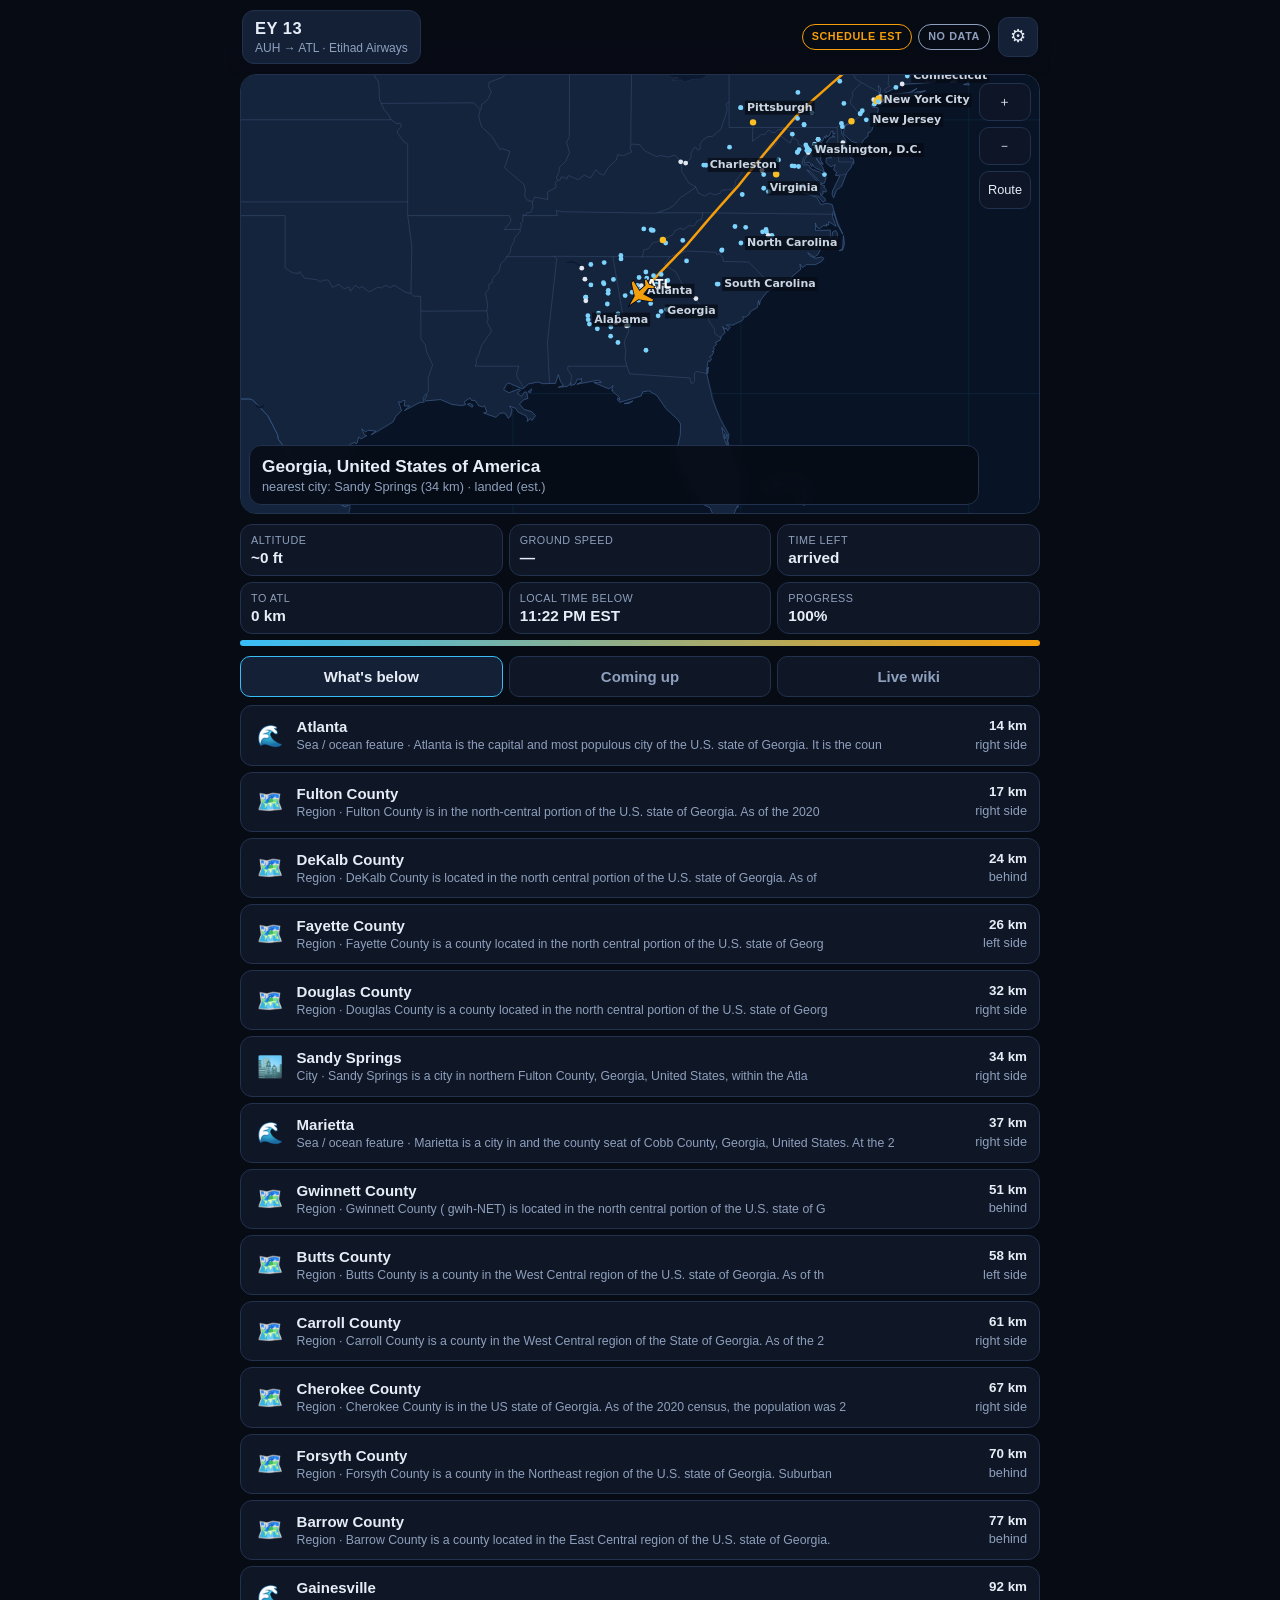
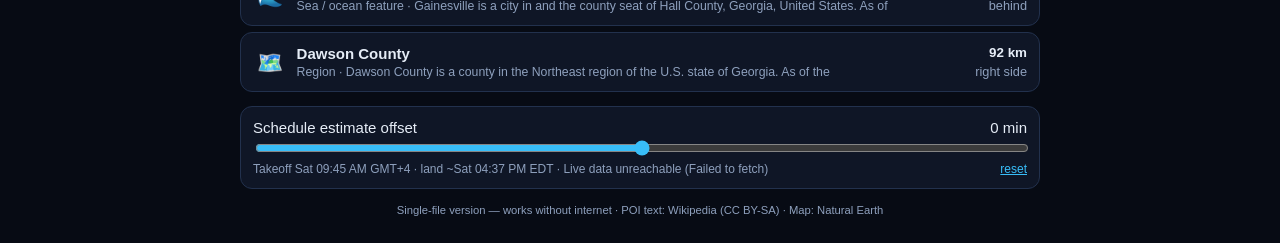
==== ey13-tracker.html @ 393b9d9c "Sky Below static build for GitHub Pages" ====
<!doctype html>
<html lang="en">
<head>
<meta charset="utf-8">
<meta name="viewport" content="width=device-width, initial-scale=1, viewport-fit=cover">
<meta name="theme-color" content="#070b14">
<meta name="apple-mobile-web-app-capable" content="yes">
<meta name="mobile-web-app-capable" content="yes">
<meta name="apple-mobile-web-app-status-bar-style" content="black-translucent">
<meta name="apple-mobile-web-app-title" content="Sky Below">
<title>Sky Below · In-flight companion</title>
<style>
:root{--bg:#070b14;--panel:#0f1626;--panel2:#142036;--line:#22314d;--tx:#e6edf7;--mut:#8ea0bd;--ac:#38bdf8;--ac2:#f59e0b;--ok:#22c55e;--warn:#f59e0b;--bad:#ef4444;--fs:15px}
*{box-sizing:border-box;-webkit-tap-highlight-color:transparent}
html,body{margin:0;background:var(--bg);color:var(--tx);font:var(--fs)/1.4 -apple-system,BlinkMacSystemFont,"Segoe UI",Roboto,Inter,sans-serif}
body{padding:env(safe-area-inset-top) env(safe-area-inset-right) env(safe-area-inset-bottom) env(safe-area-inset-left);max-width:820px;margin:0 auto}
body.big{--fs:19px}
button{font:inherit;color:inherit}
.top{display:flex;align-items:center;gap:8px;padding:10px 12px;position:sticky;top:0;background:linear-gradient(var(--bg),rgba(7,11,20,.92));z-index:5}
.flightchip{background:var(--panel2);border:1px solid var(--line);border-radius:12px;padding:6px 12px;display:flex;flex-direction:column;align-items:flex-start;cursor:pointer;min-width:0}
.flightchip span{font-weight:700;font-size:1.1em;letter-spacing:.5px}.flightchip small{color:var(--mut);font-size:.8em;white-space:nowrap;overflow:hidden;text-overflow:ellipsis;max-width:46vw}
.srcwrap{margin-left:auto;display:flex;gap:6px;flex-wrap:wrap;justify-content:flex-end}
.chip{font-size:.72em;font-weight:700;letter-spacing:.6px;border-radius:999px;padding:4px 9px;border:1px solid currentColor;text-transform:uppercase;white-space:nowrap}
.chip.live{color:var(--ok)}.chip.gps{color:var(--ac)}.chip.est{color:var(--warn)}.chip.stale{color:#fb923c}.chip.off{color:var(--mut)}.chip.on{color:var(--ok)}
.iconbtn{background:var(--panel2);border:1px solid var(--line);border-radius:10px;width:40px;height:40px;font-size:18px;cursor:pointer}
.mapwrap{position:relative;margin:0 10px;border-radius:16px;overflow:hidden;border:1px solid var(--line);background:#081426;height:min(52vh,440px);touch-action:none}
#map{width:100%;height:100%;display:block}
.mapctl{position:absolute;right:8px;top:8px;display:flex;flex-direction:column;gap:6px}
.mapctl button{background:rgba(15,22,38,.85);border:1px solid var(--line);border-radius:10px;min-width:40px;height:38px;padding:0 8px;cursor:pointer;font-size:.85em}
.belowbanner{position:absolute;left:8px;bottom:8px;right:60px;background:rgba(7,11,20,.82);border:1px solid var(--line);border-radius:12px;padding:8px 12px;backdrop-filter:blur(6px)}
#belowMain{font-weight:700;font-size:1.15em}#belowSub{color:var(--mut);font-size:.85em}
.stats{display:grid;grid-template-columns:repeat(3,1fr);gap:6px;padding:10px}
.stat{background:var(--panel);border:1px solid var(--line);border-radius:12px;padding:8px 10px;min-width:0}
.stat label{display:block;color:var(--mut);font-size:.72em;text-transform:uppercase;letter-spacing:.5px}
.stat b{display:block;font-size:1.02em;line-height:1.25;overflow-wrap:anywhere;font-variant-numeric:tabular-nums}
.progress{grid-column:1/-1;height:6px;background:var(--panel2);border-radius:6px;overflow:hidden}.progress i{display:block;height:100%;width:0;background:linear-gradient(90deg,var(--ac),var(--ac2))}
.tabs{display:flex;gap:6px;padding:0 10px}
.tab{flex:1;background:var(--panel);border:1px solid var(--line);border-radius:10px;padding:9px 4px;cursor:pointer;color:var(--mut);font-weight:600}
.tab.active{color:var(--tx);border-color:var(--ac);background:var(--panel2)}
.pane{display:none;padding:8px 10px}.pane.active{display:block}
.poilist{list-style:none;margin:0;padding:0;display:flex;flex-direction:column;gap:6px}
.poilist li{background:var(--panel);border:1px solid var(--line);border-radius:12px;padding:10px 12px;display:flex;gap:10px;align-items:center;cursor:pointer}
.poilist li:active{background:var(--panel2)}
.poilist .ic{font-size:1.4em;width:1.6em;text-align:center;flex:none}
.poilist .tx{flex:1;min-width:0}.poilist .nm{font-weight:650}.poilist .sb{color:var(--mut);font-size:.82em;white-space:nowrap;overflow:hidden;text-overflow:ellipsis}
.poilist .rt{text-align:right;font-size:.85em;color:var(--mut);flex:none;font-variant-numeric:tabular-nums}.poilist .rt b{color:var(--tx);display:block;font-size:1.05em}
.badge{display:inline-block;font-size:.68em;font-weight:700;color:#fde68a;border:1px solid #a16207;border-radius:6px;padding:0 5px;margin-left:6px;vertical-align:middle}
.estctl{margin:6px 10px;background:var(--panel);border:1px solid var(--line);border-radius:12px;padding:10px 12px}
.estctl .row{display:flex;justify-content:space-between;align-items:center;gap:8px}.estctl .small{font-size:.8em;color:var(--mut)}
input[type=range]{width:100%;accent-color:var(--ac)}
.foot{color:var(--mut);font-size:.75em;padding:8px 12px 24px;text-align:center}
.hint{color:var(--mut);font-size:.85em}
.btn{background:var(--panel2);border:1px solid var(--line);border-radius:10px;padding:10px 14px;cursor:pointer;font-weight:600}
.btn.primary{background:var(--ac);color:#04121f;border-color:var(--ac)}.btn.ghost{background:transparent}
.link{background:none;border:0;color:var(--ac);cursor:pointer;padding:0;text-decoration:underline}
.sheet{position:fixed;inset:0;background:rgba(0,0,0,.55);z-index:20;display:flex;align-items:flex-end;justify-content:center}
.sheet.hidden{display:none}
.sheetin{background:var(--panel);border:1px solid var(--line);border-bottom:0;border-radius:18px 18px 0 0;width:100%;max-width:820px;max-height:88vh;overflow:auto;padding:14px 16px calc(20px + env(safe-area-inset-bottom))}
.sheethead{display:flex;align-items:center;justify-content:space-between;gap:10px}.sheethead h2{margin:4px 0;font-size:1.25em}
#searchForm{display:flex;gap:8px;margin:8px 0}
input:not([type]),input[type=datetime-local],select,#searchInput{background:var(--bg);border:1px solid var(--line);color:var(--tx);border-radius:10px;padding:10px 12px;font:inherit;width:100%;min-width:0}
.msg{font-size:.88em;color:var(--mut);margin:6px 0;min-height:1.2em}.msg.err{color:#fca5a5}.msg.ok{color:#86efac}
.grid2{display:grid;grid-template-columns:1fr 1fr;gap:8px;margin:8px 0}.grid2 label,.sel{display:flex;flex-direction:column;gap:4px;font-size:.82em;color:var(--mut)}
.routeedit.hidden{display:none}
.offlinebox{margin:12px 0;padding:10px;border:1px dashed var(--line);border-radius:12px}
.recent{list-style:none;padding:0;margin:0;display:flex;flex-wrap:wrap;gap:6px}
.recent li{background:var(--panel2);border:1px solid var(--line);border-radius:999px;padding:6px 12px;cursor:pointer;font-size:.9em}
.tog{display:flex;align-items:center;gap:10px;padding:10px 0;border-bottom:1px solid var(--line)}.tog input{width:22px;height:22px;accent-color:var(--ac)}
.sel{margin:12px 0}
.poimeta{color:var(--mut);font-size:.85em}.blurb{font-size:1.02em;line-height:1.55}
body.low *{animation:none!important;transition:none!important}
@media (max-width:380px){.stats{grid-template-columns:repeat(2,1fr)}}

</style>
<style>.norelay{background:#3a2a05;color:#ffd27a;font-size:13px;padding:6px 12px;text-align:center;border-bottom:1px solid #6b4d0a}.norelay[hidden]{display:none}</style>
</head>
<body>
<header class="top">
  <button id="flightBtn" class="flightchip" aria-label="Change flight"><span id="flightTitle">EY 13</span><small id="flightRoute">AUH → ATL</small></button>
  <div class="srcwrap"><span id="srcChip" class="chip est" title="Position source">EST</span><span id="netChip" class="chip off">offline</span></div>
  <button id="settingsBtn" class="iconbtn" aria-label="Settings">⚙︎</button>
</header>

<div id="noRelayNote" class="norelay" hidden></div>
<section class="mapwrap">
  <canvas id="map" aria-label="Map"></canvas>
  <div class="mapctl">
    <button id="zoomIn" aria-label="Zoom in">＋</button>
    <button id="zoomOut" aria-label="Zoom out">－</button>
    <button id="viewToggle" aria-label="Toggle view">Route</button>
  </div>
  <div id="belowBanner" class="belowbanner"><div id="belowMain">—</div><div id="belowSub"></div></div>
</section>

<section class="stats">
  <div class="stat"><label>Altitude</label><b id="sAlt">—</b></div>
  <div class="stat"><label>Ground speed</label><b id="sGs">—</b></div>
  <div class="stat"><label>Time left</label><b id="sLeft">—</b></div>
  <div class="stat"><label id="sDistLbl">To ATL</label><b id="sDist">—</b></div>
  <div class="stat"><label>Local time below</label><b id="sLocal">—</b></div>
  <div class="stat"><label>Progress</label><b id="sProg">—</b></div>
  <div class="progress"><i id="progBar"></i></div>
</section>

<nav class="tabs" role="tablist">
  <button class="tab active" data-tab="near">What's below</button>
  <button class="tab" data-tab="next">Coming up</button>
  <button class="tab" data-tab="live">Live wiki</button>
</nav>
<section id="pane-near" class="pane active"><ul id="nearList" class="poilist"></ul></section>
<section id="pane-next" class="pane"><ul id="nextList" class="poilist"></ul></section>
<section id="pane-live" class="pane"><p class="hint" id="liveHint">When the phone has internet, this shows Wikipedia articles right below the plane.</p><button id="liveWikiBtn" class="btn">Look up now</button><ul id="liveList" class="poilist"></ul></section>

<section class="estctl" id="estCtl">
  <div class="row"><label for="offset">Schedule estimate offset</label><span id="offsetVal">0 min</span></div>
  <input type="range" id="offset" min="-180" max="180" step="5" value="0">
  <div class="row small"><span id="estInfo"></span><button id="offsetReset" class="link">reset</button></div>
</section>
<footer class="foot"><span id="statusLine">Ready</span> · POI text: Wikipedia (CC BY-SA) · Map: Natural Earth</footer>

<!-- Flight search sheet -->
<div id="flightSheet" class="sheet hidden" role="dialog" aria-label="Flight search">
  <div class="sheetin">
    <div class="sheethead"><h2>Track a flight</h2><button class="iconbtn" data-close>✕</button></div>
    <form id="searchForm" autocomplete="off">
      <input id="searchInput" placeholder="Flight number, e.g. EY13, DL1553, UA 901, ETD13" autocapitalize="characters" spellcheck="false">
      <button class="btn primary" type="submit">Find</button>
    </form>
    <div id="searchMsg" class="msg"></div>
    <div id="routeEdit" class="routeedit hidden">
      <div class="grid2">
        <label>From (IATA/ICAO)<input id="reFrom" maxlength="4" autocapitalize="characters"></label>
        <label>To (IATA/ICAO)<input id="reTo" maxlength="4" autocapitalize="characters"></label>
        <label>Departure (your phone's time)<input id="reDep" type="datetime-local"></label>
        <label>Flight time (h:mm)<input id="reDur" placeholder="auto"></label>
      </div>
      <button id="reApply" class="btn primary">Use this route</button>
    </div>
    <div class="offlinebox">
      <button id="dlBtn" class="btn">⬇︎ Download places for offline</button>
      <div id="dlProg" class="msg"></div>
    </div>
    <h3>Recent</h3>
    <ul id="recentList" class="recent"></ul>
    <p class="hint">EY 13 (Abu Dhabi → Atlanta) is built in with its places already on board. Other flights: search while you still have internet, then tap “Download places for offline”.</p>
  </div>
</div>

<!-- Settings sheet -->
<div id="settingsSheet" class="sheet hidden" role="dialog" aria-label="Settings">
  <div class="sheetin">
    <div class="sheethead"><h2>Settings</h2><button class="iconbtn" data-close>✕</button></div>
    <label class="tog"><input type="checkbox" id="optBig"> Big text</label>
    <label class="tog"><input type="checkbox" id="optLow"> Low battery / reduced motion</label>
    <label class="tog"><input type="checkbox" id="optMiles"> Miles instead of km</label>
    <label class="sel">Position source
      <select id="optSource"><option value="auto">Auto (live → GPS → schedule)</option><option value="live">Live ADS-B only</option><option value="gps">Phone GPS only</option><option value="est">Schedule estimate only</option></select>
    </label>
    <button id="gpsBtn" class="btn">Turn on phone GPS</button>
    <p class="hint">GPS works in airplane mode. Hold the phone near the window; the first fix can take a few minutes.</p>
    <label class="sel">ADS-B proxy URL (optional)<input id="optProxy" placeholder="https://…/api/adsb"></label>
    <p class="hint" id="aboutLine"></p>
    <button id="resetBtn" class="btn ghost">Clear cached flights</button>
  </div>
</div>

<!-- POI detail -->
<div id="poiSheet" class="sheet hidden" role="dialog" aria-label="Place details">
  <div class="sheetin">
    <div class="sheethead"><h2 id="poiTitle"></h2><button class="iconbtn" data-close>✕</button></div>
    <div id="poiMeta" class="poimeta"></div>
    <p id="poiBlurb" class="blurb"></p>
    <a id="poiLink" class="link" target="_blank" rel="noopener">Read on Wikipedia (needs internet)</a>
  </div>
</div>

<script>window.SINGLE_FILE=true;</script>
<script>
window.GEO={"countries":[{"n":"Zimbabwe","a2":"ZW","c":"Africa","b":[2524,-2240,3301,-1564],"r":[[3129,-2240,3092,-2229,3019,-2229,2966,-2215,2936,-2219,2904,-2202,2903,-2180,2801,-2155,2767,-2106,2770,-2053,2728,-2048,2726,-2023,2718,-2010,2668,-1989,2617,-1954,2595,-1908,2594,-1894,2524,-1797,2526,-1779,2564,-1782,2600,-1797,2614,-1791,2633,-1793,2678,-1804,2702,-1796,2793,-1690,2876,-1653,2883,-1642,2891,-1599,2929,-1578,2973,-1564,3040,-1564,3044,-1600,3124,-1602,3149,-1618,3169,-1621,3194,-1643,3224,-1645,3295,-1671,3288,-1688,3297,-1725,3299,-1836,3288,-1873,3272,-1883,3270,-1894,3285,-1910,3278,-1939,3301,-1987,3299,-1998,3267,-2052,3249,-2066,3248,-2095,3235,-2114,3243,-2130,3129,-2240]]},{"n":"Zambia","a2":"ZM","c":"Africa","b":[2198,-1804,3366,-819],"r":[[3040,-1564,2949,-1570,2891,-1599,2883,-1642,2876,-1653,2793,-1690,2702,-1796,2678,-1804,2633,-1793,2586,-1795,2564,-1782,2526,-1779,2500,-1757,2473,-1752,2427,-1748,2338,-1764,2215,-1660,2204,-1626,2198,-1596,2198,-1300,2396,-1299,2388,-1280,2399,-1242,2397,-1164,2405,-1141,2397,-1087,2408,-1089,2414,-1103,2437,-1113,2440,-1126,2434,-1137,2438,-1142,2452,-1144,2529,-1121,2535,-1162,2551,-1175,2603,-1189,2682,-1197,2695,-1190,2705,-1162,2716,-1158,2724,-1178,2742,-1194,2757,-1223,2841,-1252,2855,-1284,2873,-1293,2901,-1337,2920,-1340,2955,-1325,2963,-1330,2965,-1341,2978,-1344,2980,-1216,2951,-1223,2949,-1242,2906,-1235,2848,-1181,2838,-1157,2836,-1148,2865,-1055,2860,-968,2840,-922,2887,-879,2893,-859,2890,-849,3075,-819,3089,-847,3103,-860,3145,-865,3167,-891,3189,-892,3194,-905,3243,-916,3292,-941,3300,-962,3320,-963,3335,-986,3331,-1004,3353,-1023,3366,-1055,3346,-1078,3326,-1089,3338,-1116,3323,-1142,3330,-1169,3325,-1211,3334,-1231,3351,-1235,3340,-1249,3302,-1263,3295,-1280,3300,-1290,3297,-1322,3285,-1346,3267,-1359,3280,-1369,3277,-1376,3287,-1382,3299,-1402,3315,-1394,3320,-1401,3023,-1499,3040,-1564]]},{"n":"Yemen","a2":"YE","c":"Asia","b":[4255,1232,5451,1900],"r":[[5309,1665,5258,1647,5233,1629,5217,1596,5222,1566,5160,1534,4935,1464,4905,1446,4893,1427,4867,1405,4828,1400,4799,1405,4741,1366,4679,1347,4566,1334,4539,1307,4516,1300,4504,1282,4476,1276,4462,1282,4436,1267,4401,1261,4363,1274,4349,1270,4348,1284,4323,1327,4328,1369,4323,1386,4309,1401,4294,1494,4286,1513,4266,1523,4270,1533,4279,1527,4280,1533,4272,1565,4284,1603,4280,1637,4317,1669,4318,1681,4312,1694,4316,1721,4324,1727,4319,1736,4335,1749,4354,1750,4371,1737,4392,1732,4416,1740,4515,1743,4554,1730,4631,1723,4673,1727,4698,1695,4714,1695,4744,1711,4758,1745,4817,1816,4919,1862,5198,1900,5273,1730,5280,1727,5309,1665],[4259,1530,4255,1532,4260,1543,4259,1530],[4276,1370,4269,1367,4273,1375,4279,1377,4276,1370],[4279,1397,4269,1401,4276,1407,4279,1397],[5376,1264,5419,1266,5451,1255,5413,1236,5372,1232,5332,1253,5353,1272,5376,1264]]},{"n":"Vietnam","a2":"VN","c":"Asia","b":[10213,860,10944,2335],"r":[[10406,1039,10402,1003,10385,1037,10399,1043,10406,1039],[10797,2151,10781,2150,10741,2128,10735,2106,10716,2095,10708,2100,10689,2095,10668,2100,10675,2074,10655,2053,10657,2039,10652,2029,10617,1999,10598,1994,10581,1959,10579,1929,10562,1897,10589,1850,10650,1795,10648,1772,10637,1775,10712,1706,10718,1690,10755,1664,10783,1632,10803,1633,10821,1609,10827,1609,10858,1558,10882,1538,10908,1472,10930,1386,10929,1377,10925,1385,10927,1328,10942,1296,10944,1260,10934,1275,10922,1265,10930,1239,10921,1242,10926,1195,10925,1191,10920,1200,10916,1184,10920,1172,10913,1160,10904,1159,10899,1134,10882,1132,10827,1093,10809,1090,10800,1072,10785,1070,10726,1040,10709,1050,10701,1066,10695,1040,10681,1043,10673,1054,10661,1046,10674,1044,10676,1030,10646,1030,10679,1012,10660,986,10614,1022,10651,982,10657,964,10638,956,10583,1000,10616,959,10621,950,10617,940,10550,909,10532,880,10511,863,10477,860,10490,875,10482,880,10485,961,10490,982,10509,995,10503,1007,10480,1020,10466,1017,10443,1041,10456,1052,10485,1053,10505,1070,10505,1091,10531,1085,10541,1095,10576,1099,10585,1086,10616,1079,10616,1104,10586,1129,10585,1164,10601,1176,10640,1169,10641,1195,10670,1198,10676,1205,10693,1208,10721,1230,10733,1232,10739,1226,10751,1236,10756,1254,10748,1303,10761,1344,10733,1413,10736,1437,10754,1465,10748,1498,10765,1526,10717,1580,10739,1595,10740,1604,10693,1635,10685,1652,10674,1645,10666,1649,10655,1665,10650,1695,10569,1774,10546,1815,10533,1819,10511,1841,10515,1865,10472,1880,10389,1930,10406,1948,10403,1968,10459,1962,10493,2002,10485,2020,10470,2021,10462,2037,10437,2044,10458,2065,10410,2095,10364,2070,10310,2089,10285,2127,10295,2168,10282,2181,10274,2168,10266,2168,10258,2190,10213,2238,10247,2275,10283,2259,10298,2245,10333,2277,10349,2259,10362,2278,10394,2254,10405,2275,10414,2280,10437,2270,10469,2282,10480,2291,10486,2314,10528,2335,10555,2307,10584,2292,10615,2297,10628,2286,10654,2291,10678,2278,10655,2250,10655,2234,10665,2224,10666,2198,10697,2192,10706,2179,10727,2171,10735,2161,10776,2166,10797,2151],[10662,868,10657,870,10666,877,10662,868],[10717,1040,10708,1034,10708,1039,10718,1045,10717,1040],[10687,2082,10677,2086,10680,2093,10687,2082],[10760,2122,10740,2109,10748,2127,10760,2122],[10752,2093,10740,2090,10755,2103,10752,2093],[10703,2075,10691,2082,10704,2084,10703,2075]]},{"n":"Venezuela","a2":"VE","c":"South America","b":[-7337,69,-5983,1218],"r":[[-6082,914,-6094,911,-6082,921,-6074,920,-6082,914],[-6385,1113,-6382,1100,-6392,1089,-6440,1098,-6421,1109,-6403,1100,-6389,1117,-6385,1113],[-6521,1091,-6541,1094,-6530,1097,-6521,1091],[-6100,887,-6106,885,-6107,895,-6092,907,-6086,895,-6100,887],[-6002,855,-5983,831,-5985,825,-5996,819,-6003,805,-6038,783,-6051,781,-6072,754,-6061,732,-6063,721,-6058,716,-6035,715,-6035,700,-6072,677,-6087,679,-6115,669,-6120,659,-6113,621,-6139,594,-6067,516,-6063,489,-6091,469,-6100,454,-6128,452,-6155,429,-6215,410,-6241,416,-6271,402,-6276,367,-6286,359,-6297,359,-6334,394,-6353,389,-6402,393,-6419,413,-6458,414,-6479,428,-6482,423,-6467,401,-6422,359,-6422,320,-6401,267,-6405,250,-6339,241,-6339,222,-6346,214,-6401,193,-6411,162,-6421,153,-6430,146,-6449,145,-6473,125,-6503,116,-6536,87,-6547,69,-6556,69,-6552,84,-6564,97,-6606,79,-6630,75,-6688,122,-6721,239,-6762,279,-6786,279,-6783,289,-6731,342,-6766,386,-6786,451,-6782,527,-6764,556,-6758,583,-6747,593,-6748,618,-6786,629,-6847,616,-6894,620,-6927,610,-6943,612,-7013,695,-7074,709,-7113,699,-7201,703,-7221,737,-7239,742,-7247,752,-7245,797,-7236,809,-7239,829,-7267,863,-7280,911,-7296,914,-7306,926,-7337,919,-7301,979,-7287,1049,-7269,1084,-7245,1111,-7225,1120,-7196,1167,-7132,1186,-7149,1172,-7196,1157,-7184,1119,-7164,1101,-7173,1099,-7159,1066,-7166,1044,-7196,1011,-7211,982,-7198,955,-7176,934,-7178,925,-7169,907,-7154,905,-7124,916,-7109,935,-7105,971,-7149,1053,-7154,1078,-7146,1084,-7147,1096,-7023,1137,-7010,1152,-6989,1144,-6980,1147,-6982,1167,-7019,1162,-7029,1189,-7020,1210,-7000,1218,-6986,1205,-6976,1168,-6963,1148,-6923,1152,-6883,1143,-6840,1116,-6827,1088,-6832,1081,-6830,1069,-6814,1049,-6787,1047,-6699,1061,-6625,1063,-6611,1057,-6609,1047,-6585,1026,-6513,1007,-6485,1010,-6419,1046,-6383,1045,-6373,1050,-6386,1056,-6425,1054,-6430,1064,-6350,1064,-6270,1075,-6224,1070,-6188,1074,-6192,1068,-6223,1063,-6238,1055,-6291,1053,-6269,1029,-6266,1020,-6274,1006,-6260,1012,-6260,1022,-6255,1020,-6232,978,-6222,988,-6215,982,-6216,998,-6208,998,-6191,987,-6174,963,-6177,981,-6163,982,-6159,989,-6131,963,-6101,956,-6079,936,-6084,926,-6102,915,-6125,860,-6162,860,-6130,841,-6080,859,-6048,855,-6034,863,-6002,855]]},{"n":"Vatican","a2":"VA","c":"Europe","b":[1243,4190,1244,4191],"r":[[1244,4190,1243,4190,1244,4191,1244,4190]]},{"n":"Vanuatu","a2":"VU","c":"Oceania","b":[16653,-2024,16990,-1371],"r":[[16675,-1483,16681,-1516,16692,-1514,16699,-1494,16708,-1494,16720,-1544,16709,-1558,16676,-1563,16663,-1541,16665,-1521,16653,-1476,16661,-1464,16675,-1483],[16741,-1610,16768,-1626,16784,-1645,16776,-1652,16745,-1655,16735,-1615,16722,-1616,16715,-1608,16720,-1589,16725,-1588,16734,-1592,16741,-1610],[16845,-1678,16846,-1684,16818,-1680,16814,-1664,16820,-1659,16845,-1678],[16830,-1634,16802,-1632,16793,-1623,16816,-1608,16830,-1634],[16845,-1754,16858,-1770,16852,-1780,16825,-1778,16828,-1771,16816,-1771,16827,-1755,16845,-1754],[16791,-1544,16784,-1548,16767,-1545,16783,-1531,16800,-1528,16791,-1544],[16821,-1597,16812,-1568,16816,-1546,16827,-1589,16821,-1597],[16819,-1533,16817,-1539,16813,-1532,16811,-1499,16819,-1533],[16722,-1572,16709,-1569,16712,-1562,16723,-1565,16722,-1572],[16758,-1426,16754,-1431,16743,-1429,16741,-1420,16751,-1414,16760,-1418,16758,-1426],[16749,-1391,16739,-1379,16748,-1371,16755,-1381,16749,-1391],[16990,-2019,16986,-2024,16974,-2020,16983,-2014,16990,-2019],[16949,-1954,16944,-1965,16935,-1962,16922,-1948,16925,-1934,16934,-1933,16936,-1946,16949,-1954],[16933,-1894,16925,-1898,16899,-1887,16902,-1864,16914,-1863,16933,-1894]]},{"n":"Uzbekistan","a2":"UZ","c":"Asia","b":[5598,3717,7314,4556],"r":[[7095,4225,7104,4228,7123,4216,7086,4203,7080,4192,7063,4188,7018,4157,7020,4151,7047,4141,7069,4145,7086,4122,7139,4112,7142,4134,7159,4133,7160,4150,7166,4154,7186,4131,7188,4120,7216,4117,7219,4103,7236,4104,7266,4087,7314,4081,7260,4053,7240,4058,7236,4040,7213,4044,7196,4026,7169,4015,7163,4022,7130,4029,7060,4021,7053,4032,7037,4038,7038,4044,7075,4074,7064,4078,7066,4084,7040,4104,7029,4089,6971,4066,6941,4080,6921,4057,6930,4033,6922,4029,6927,4020,6895,4022,6863,4017,6897,4009,6880,4005,6887,3991,6864,3984,6859,3963,6851,3956,6840,3953,6772,3962,6743,3947,6736,3922,6765,3913,6769,3899,6804,3898,6813,3893,6805,3867,6809,3847,6835,3821,6829,3803,6781,3749,6776,3717,6752,3727,6720,3724,6707,3733,6683,3737,6652,3735,6653,3779,6663,3793,6657,3801,6597,3824,6561,3824,6431,3898,6416,3895,6376,3916,6351,3938,6248,3998,6238,4033,6210,4068,6190,4109,6150,4128,6124,4119,6087,4125,6045,4122,6009,4140,6014,4159,6008,4176,6020,4180,5994,4197,5999,4221,5986,4230,5935,4232,5916,4251,5888,4256,5859,4278,5848,4266,5826,4269,5815,4263,5847,4230,5840,4229,5828,4243,5803,4249,5781,4219,5729,4212,5696,4186,5702,4145,5712,4135,5702,4126,5598,4132,5598,4499,5856,4556,6101,4439,6116,4417,6199,4349,6321,4363,6444,4355,6491,4371,6550,4331,6580,4288,6610,4299,6601,4200,6650,4199,6671,4118,6794,4120,6811,4103,6805,4081,6842,4062,6857,4062,6858,4088,6899,4121,6915,4143,7010,4182,7042,4208,7058,4204,7072,4217,7095,4225],[7121,3989,7101,3990,7104,3999,7097,4004,7098,4013,7123,4005,7121,3989],[7178,3995,7175,3991,7167,3995,7179,4000,7178,3995]]},{"n":"Uruguay","a2":"UY","c":"South America","b":[-5844,-3493,-5313,-3011],"r":[[-5337,-3374,-5379,-3438,-5417,-3467,-5490,-3493,-5567,-3478,-5625,-3490,-5646,-3478,-5686,-3468,-5717,-3445,-5787,-3445,-5840,-3391,-5844,-3372,-5836,-3318,-5822,-3313,-5809,-3297,-5820,-3247,-5812,-3225,-5819,-3192,-5799,-3162,-5805,-3149,-5789,-3120,-5790,-3098,-5781,-3086,-5787,-3059,-5765,-3023,-5761,-3019,-5755,-3026,-5721,-3028,-5712,-3014,-5683,-3011,-5604,-3078,-5600,-3108,-5581,-3104,-5560,-3085,-5517,-3128,-5504,-3128,-5490,-3139,-5459,-3149,-5422,-3186,-5376,-3206,-5360,-3240,-5313,-3274,-5353,-3317,-5353,-3366,-5337,-3374]]},{"n":"Micronesia","a2":"FM","c":"Oceania","b":[13807,528,16299,958],"r":[[16298,533,16299,528,16292,532,16298,533],[13814,950,13807,942,13815,958,13821,955,13814,950],[15165,735,15157,735,15163,739,15165,735],[15831,681,15818,680,15813,694,15829,695,15831,681]]},{"n":"Marshall Is.","a2":"MH","c":"Oceania","b":[16959,580,17139,714],"r":[[16964,583,16959,580,16965,595,16973,601,16964,583],[17110,714,17139,711,17124,707,17110,714]]},{"n":"N. Mariana Is.","a2":"MP","c":"Oceania","b":[14515,1411,14582,1881],"r":[[14571,1876,14568,1873,14565,1881,14571,1876],[14526,1416,14522,1411,14515,1416,14526,1416],[14575,1513,14568,1513,14571,1522,14582,1527,14575,1513],[14566,1497,14562,1492,14562,1506,14566,1497]]},{"n":"U.S. Virgin Is.","a2":"VI","c":"North America","b":[-6489,1770,-6458,1779],"r":[[-6477,1779,-6458,1775,-6489,1770,-6488,1777,-6477,1779]]},{"n":"Guam","a2":"GU","c":"Oceania","b":[14465,1326,14494,1361],"r":[[14474,1326,14465,1331,14465,1343,14488,1361,14494,1357,14478,1341,14474,1326]]},{"n":"American Samoa","a2":"AS","c":"Oceania","b":[-17082,-1435,-17057,-1427],"r":[[-17073,-1435,-17082,-1431,-17057,-1427,-17073,-1435]]},{"n":"Puerto Rico","a2":"PR","c":"North America","b":[-6793,1795,-6529,1850],"r":[[-6613,1844,-6563,1838,-6562,1824,-6597,1797,-6690,1795,-6720,1799,-6717,1822,-6726,1836,-6716,1850,-6613,1844],[-6543,1811,-6557,1814,-6537,1816,-6529,1813,-6543,1811],[-6787,1806,-6793,1812,-6784,1811,-6787,1806]]},{"n":"United States of America","a2":"US","c":"North America","b":[-17819,1897,17978,7141],"r":[[-13275,5653,-13288,5651,-13295,5657,-13284,5679,-13257,5658,-13275,5653],[-13278,5625,-13304,5636,-13290,5645,-13264,5644,-13265,5631,-13278,5625],[-13431,5823,-13446,5821,-13466,5829,-13452,5833,-13431,5823],[-14512,6034,-14528,6034,-14513,6040,-14512,6034],[-14457,5982,-14444,5995,-14424,6002,-14457,5982],[-14802,6007,-14827,6005,-14808,6015,-14791,6009,-14802,6007],[-15202,6036,-15207,6036,-15196,6050,-15190,6049,-15202,6036],[-16033,5534,-16034,5526,-16052,5533,-16033,5534],[-15952,5515,-15953,5506,-15965,5507,-15957,5522,-15952,5515],[-16621,5372,-16625,5377,-16611,5384,-16621,5372],[-17601,5181,-17620,5183,-17619,5189,-17601,5181],[-17146,6364,-17087,6359,-17043,6370,-17012,6362,-17002,6349,-16955,6337,-16872,6331,-16885,6317,-16936,6317,-16968,6296,-16982,6312,-17019,6320,-17042,6335,-17085,6344,-17163,6335,-17182,6348,-17175,6370,-17165,6373,-17146,6364],[-16614,6038,-16573,6031,-16571,6007,-16559,5991,-16610,5985,-16615,5976,-16714,6001,-16744,6021,-16684,6022,-16678,6030,-16648,6038,-16614,6038],[-15290,5782,-15289,5777,-15262,5785,-15243,5783,-15248,5770,-15222,5758,-15241,5745,-15294,5750,-15300,5747,-15278,5745,-15268,5735,-15327,5723,-15373,5705,-15365,5703,-15364,5696,-15397,5677,-15407,5682,-15379,5699,-15410,5702,-15404,5712,-15424,5714,-15438,5710,-15424,5709,-15418,5701,-15426,5691,-15434,5692,-15450,5704,-15471,5734,-15467,5745,-15454,5756,-15412,5765,-15369,5731,-15380,5744,-15384,5764,-15369,5766,-15391,5779,-15384,5786,-15370,5787,-15349,5773,-15339,5780,-15322,5780,-15317,5791,-15323,5796,-15316,5797,-15285,5790,-15290,5782],[-13003,5589,-13015,5565,-13004,5530,-13021,5503,-13058,5477,-13085,5481,-13105,5516,-13098,5524,-13075,5532,-13086,5536,-13092,5574,-13113,5596,-13103,5609,-13178,5588,-13195,5555,-13212,5557,-13221,5575,-13184,5616,-13155,5621,-13189,5624,-13202,5638,-13218,5642,-13236,5663,-13248,5665,-13249,5677,-13280,5690,-13282,5706,-13347,5717,-13344,5734,-13365,5764,-13355,5770,-13312,5757,-13354,5783,-13351,5788,-13319,5788,-13356,5792,-13372,5784,-13403,5807,-13405,5829,-13388,5852,-13421,5823,-13478,5845,-13499,5877,-13513,5884,-13536,5942,-13541,5932,-13548,5931,-13540,5921,-13550,5920,-13539,5909,-13506,5834,-13509,5825,-13530,5826,-13557,5841,-13590,5840,-13586,5858,-13604,5882,-13583,5890,-13602,5887,-13615,5905,-13612,5882,-13623,5877,-13657,5894,-13700,5902,-13695,5893,-13706,5887,-13661,5881,-13641,5870,-13648,5862,-13622,5860,-13606,5845,-13608,5836,-13646,5833,-13661,5824,-13754,5858,-13803,5894,-13854,5912,-13851,5917,-13977,5953,-13951,5970,-13958,5985,-13951,5995,-13933,5988,-13929,5961,-13922,5982,-13899,5984,-13924,5989,-13943,6001,-13992,5981,-14042,5971,-14084,5975,-14141,5990,-14129,6000,-14141,6012,-14145,6002,-14167,5997,-14295,6010,-14415,6002,-14409,6008,-14419,6015,-14464,6022,-14490,6034,-14482,6053,-14469,6067,-14525,6038,-14590,6048,-14567,6065,-14615,6066,-14625,6075,-14657,6073,-14639,6081,-14660,6087,-14664,6099,-14660,6105,-14628,6111,-14638,6114,-14658,6113,-14698,6098,-14720,6100,-14736,6091,-14757,6099,-14766,6091,-14781,6089,-14801,6097,-14775,6122,-14805,6108,-14834,6106,-14840,6101,-14821,6103,-14834,6085,-14856,6080,-14827,6070,-14828,6061,-14864,6049,-14812,6058,-14796,6048,-14818,6039,-14820,6017,-14833,6012,-14843,5999,-14875,5995,-14912,6003,-14927,6000,-14940,6011,-14960,5977,-14971,5992,-14979,5986,-14978,5975,-15001,5978,-14997,5969,-15020,5957,-15061,5956,-15068,5943,-15093,5925,-15118,5930,-15117,5924,-15174,5919,-15195,5927,-15188,5939,-15140,5952,-15105,5977,-15145,5965,-15176,5970,-15185,5978,-15173,5999,-15140,6027,-15131,6047,-15136,6072,-15044,6102,-15011,6093,-14963,6095,-14908,6088,-15005,6117,-14974,6136,-14933,6150,-14943,6150,-14970,6147,-14998,6128,-15047,6126,-15057,6131,-15095,6120,-15173,6091,-15178,6083,-15175,6075,-15227,6053,-15231,6045,-15226,6041,-15237,6034,-15265,6024,-15302,6030,-15266,6013,-15266,6000,-15276,5992,-15321,5984,-15302,5979,-15309,5971,-15336,5966,-15341,5974,-15365,5965,-15361,5962,-15375,5951,-15409,5936,-15418,5916,-15342,5896,-15333,5888,-15344,5875,-15386,5859,-15402,5849,-15409,5837,-15429,5830,-15421,5829,-15425,5816,-15501,5802,-15515,5788,-15559,5773,-15578,5757,-15600,5754,-15606,5745,-15624,5745,-15644,5736,-15648,5733,-15640,5720,-15663,5701,-15678,5701,-15714,5683,-15744,5679,-15758,5663,-15803,5659,-15808,5655,-15793,5652,-15841,5644,-15855,5631,-15839,5630,-15828,5620,-15848,5608,-15859,5618,-15879,5599,-15952,5581,-15966,5563,-15968,5582,-15977,5584,-16037,5564,-16050,5554,-16090,5551,-16118,5539,-16146,5538,-16141,5554,-16120,5554,-16152,5562,-16165,5556,-16174,5539,-16207,5514,-16239,5505,-16246,5508,-16241,5511,-16250,5521,-16263,5525,-16262,5504,-16267,5500,-16287,5495,-16312,5506,-16313,5492,-16334,5484,-16328,5512,-16291,5520,-16216,5572,-16170,5591,-16122,5602,-16119,5595,-16090,5599,-16101,5589,-16080,5575,-16071,5587,-16029,5581,-16054,5601,-16030,5631,-15979,5656,-15928,5669,-15892,5688,-15889,5682,-15868,5679,-15866,5704,-15832,5730,-15785,5753,-15746,5751,-15770,5768,-15761,5805,-15756,5814,-15719,5819,-15749,5825,-15752,5842,-15723,5864,-15697,5874,-15704,5877,-15681,5913,-15714,5888,-15819,5861,-15830,5864,-15850,5885,-15843,5900,-15808,5898,-15842,5909,-15868,5893,-15881,5897,-15878,5890,-15886,5872,-15879,5844,-15895,5840,-15967,5891,-15992,5882,-16036,5905,-16082,5887,-16125,5880,-16136,5867,-16176,5861,-16214,5864,-16172,5879,-16179,5902,-16164,5911,-16189,5908,-16198,5915,-16202,5928,-16187,5943,-16183,5959,-16224,6018,-16242,6028,-16214,6061,-16195,6068,-16214,6069,-16268,6027,-16253,6020,-16250,6013,-16257,5999,-16322,5985,-16391,5981,-16414,5990,-16413,5999,-16466,6030,-16506,6041,-16503,6050,-16535,6054,-16481,6089,-16432,6077,-16427,6072,-16437,6059,-16400,6077,-16373,6059,-16342,6076,-16391,6085,-16359,6090,-16375,6097,-16399,6086,-16511,6093,-16518,6097,-16487,6111,-16508,6109,-16513,6119,-16528,6117,-16534,6120,-16527,6127,-16539,6121,-16538,6111,-16557,6110,-16569,6130,-16586,6134,-16591,6140,-16580,6149,-16585,6154,-16609,6151,-16617,6165,-16581,6170,-16608,6180,-16561,6187,-16573,6196,-16571,6210,-16519,6247,-16500,6253,-16476,6250,-16484,6258,-16469,6261,-16459,6271,-16479,6262,-16485,6280,-16480,6292,-16468,6302,-16438,6303,-16453,6313,-16441,6322,-16394,6325,-16362,6313,-16374,6302,-16350,6311,-16329,6305,-16295,6311,-16262,6327,-16228,6353,-16211,6353,-16197,6345,-16151,6347,-16127,6350,-16093,6366,-16078,6382,-16099,6425,-16122,6440,-16149,6443,-16141,6453,-16093,6458,-16084,6468,-16089,6480,-16113,6493,-16147,6479,-16176,6482,-16233,6461,-16271,6438,-16281,6437,-16288,6452,-16320,6465,-16330,6461,-16305,6452,-16314,6442,-16371,6459,-16430,6458,-16498,6445,-16614,6458,-16648,6473,-16642,6493,-16693,6516,-16653,6515,-16645,6525,-16616,6529,-16740,6542,-16799,6557,-16809,6566,-16793,6575,-16791,6568,-16741,6586,-16707,6588,-16675,6605,-16640,6614,-16563,6613,-16556,6617,-16584,6625,-16578,6632,-16446,6659,-16373,6662,-16364,6657,-16389,6658,-16378,6653,-16390,6638,-16389,6629,-16403,6622,-16370,6608,-16193,6604,-16182,6605,-16146,6628,-16103,6619,-16112,6633,-16192,6641,-16189,6649,-16219,6669,-16247,6674,-16254,6681,-16261,6689,-16236,6695,-16202,6678,-16205,6667,-16191,6656,-16159,6646,-16116,6650,-16065,6637,-16023,6642,-16026,6657,-16036,6661,-16064,6660,-16086,6667,-16140,6655,-16186,6670,-16188,6680,-16162,6698,-16172,6702,-16239,6702,-16241,6710,-16258,6702,-16353,6710,-16372,6720,-16413,6761,-16539,6805,-16596,6816,-16624,6828,-16679,6836,-16638,6843,-16618,6880,-16621,6889,-16430,6894,-16354,6917,-16316,6939,-16309,6961,-16295,6976,-16188,7033,-16176,7026,-16207,7016,-16100,7030,-16012,7059,-15996,7057,-16011,7047,-16001,7045,-16010,7033,-15991,7033,-15987,7028,-15981,7050,-15939,7052,-15975,7053,-16008,7063,-15968,7079,-15931,7088,-15919,7086,-15934,7078,-15925,7075,-15791,7086,-15732,7104,-15678,7132,-15647,7141,-15640,7140,-15657,7134,-15647,7129,-15565,7118,-15558,7112,-15580,7100,-15615,7093,-15597,7084,-15558,7089,-15517,7110,-15494,7108,-15467,7099,-15479,7089,-15420,7080,-15323,7093,-15230,7085,-15223,7081,-15244,7073,-15247,7065,-15217,7056,-15177,7056,-15194,7045,-15122,7042,-15066,7051,-15027,7043,-14987,7051,-14927,7050,-14869,7042,-14848,7032,-14814,7036,-14771,7022,-14582,7016,-14520,7001,-14462,6998,-14322,7012,-14271,7003,-14230,6987,-14170,6977,-14141,6965,-14100,6965,-14100,6030,-14053,6022,-14045,6030,-13997,6018,-13968,6033,-13908,6034,-13919,6008,-13871,5990,-13863,5978,-13759,5923,-13748,5899,-13752,5892,-13744,5890,-13681,5915,-13658,5915,-13647,5928,-13647,5946,-13635,5946,-13625,5953,-13632,5960,-13548,5979,-13505,5958,-13507,5944,-13494,5929,-13444,5909,-13430,5890,-13382,5871,-13340,5841,-13342,5834,-13223,5720,-13234,5708,-13203,5703,-13210,5686,-13187,5679,-13182,5659,-13158,5660,-13074,5634,-13048,5623,-13041,5612,-13010,5611,-13002,5601,-13003,5589],[-16348,5498,-16338,5482,-16308,5467,-16336,5474,-16358,5463,-16407,5462,-16459,5440,-16482,5442,-16490,5454,-16448,5491,-16427,5490,-16381,5505,-16361,5505,-16348,5498],[-13331,5554,-13328,5550,-13365,5527,-13364,5541,-13374,5550,-13331,5554],[-13134,5508,-13123,5490,-13145,5491,-13143,5500,-13159,5503,-13158,5525,-13140,5521,-13134,5508],[-13211,5611,-13213,5594,-13237,5594,-13245,5606,-13266,5608,-13270,5620,-13238,5650,-13207,5624,-13211,5611],[-13098,5549,-13108,5527,-13119,5521,-13142,5528,-13145,5541,-13176,5517,-13181,5522,-13185,5542,-13165,5559,-13162,5583,-13127,5596,-13100,5573,-13098,5549],[-13337,5700,-13300,5693,-13296,5668,-13303,5662,-13333,5683,-13316,5661,-13316,5650,-13348,5645,-13363,5648,-13368,5680,-13398,5701,-13387,5707,-13337,5700],[-13286,5489,-13262,5489,-13271,5468,-13281,5471,-13312,5497,-13325,5518,-13342,5521,-13343,5530,-13330,5533,-13310,5521,-13286,5489],[-14639,6045,-14610,6041,-14660,6027,-14670,6040,-14656,6048,-14639,6045],[-14774,5981,-14785,5980,-14781,5990,-14734,6019,-14718,6036,-14696,6029,-14732,6008,-14750,5989,-14774,5981],[-14766,6045,-14773,6022,-14782,6019,-14789,6030,-14779,6046,-14766,6045],[-14793,6083,-14812,6084,-14804,6092,-14793,6083],[-15301,5712,-15330,5700,-15337,5705,-15329,5719,-15294,5717,-15301,5712],[-15249,5849,-15264,5854,-15237,5861,-15249,5849],[-15557,5582,-15574,5583,-15559,5592,-15557,5582],[-15468,5644,-15477,5642,-15473,5650,-15452,5660,-15444,5657,-15468,5644],[-15421,5651,-15432,5657,-15411,5660,-15412,5654,-15421,5651],[-16068,5531,-16055,5538,-16058,5531,-16049,5518,-16080,5515,-16084,5534,-16072,5540,-16068,5531],[-16230,5485,-16243,5493,-16226,5498,-16223,5493,-16230,5485],[-16255,5440,-16273,5440,-16282,5449,-16255,5440],[-15987,5513,-16023,5492,-16015,5504,-16017,5512,-15989,5527,-15987,5513],[-16584,5407,-16604,5405,-16611,5414,-16589,5421,-16569,5410,-16584,5407],[-16556,5414,-16562,5414,-16565,5425,-16559,5428,-16541,5420,-16556,5414],[-16092,5858,-16107,5857,-16113,5867,-16072,5880,-16092,5858],[-17274,6046,-17239,6040,-17223,6030,-17264,6033,-17307,6049,-17305,6057,-17292,6061,-17274,6046],[-17016,5718,-17026,5714,-17039,5720,-17012,5724,-17016,5718],[-16969,5285,-16972,5279,-16999,5283,-16982,5288,-16969,5285],[-17073,5258,-17080,5255,-17083,5260,-17068,5270,-17058,5267,-17073,5258],[-17246,5227,-17262,5227,-17247,5239,-17231,5233,-17246,5227],[-16976,5664,-16947,5659,-16963,5655,-16976,5664],[-17629,5179,-17635,5173,-17641,5184,-17629,5179],[-17602,5200,-17618,5206,-17608,5210,-17598,5203,-17602,5200],[-17715,5172,-17767,5170,-17726,5180,-17713,5193,-17706,5190,-17715,5172],[17858,5192,17851,5190,17848,5197,17857,5198,17858,5192],[17945,5137,17928,5137,17865,5164,17891,5162,17945,5137],[17372,5236,17340,5240,17378,5250,17372,5236],[-13497,5735,-13462,5672,-13463,5630,-13468,5622,-13481,5628,-13498,5652,-13488,5668,-13502,5666,-13516,5673,-13516,5682,-13533,5682,-13532,5693,-13520,5703,-13534,5708,-13545,5725,-13566,5703,-13581,5701,-13577,5710,-13582,5728,-13562,5735,-13545,5753,-13497,5735],[-13468,5816,-13424,5814,-13397,5787,-13382,5763,-13393,5767,-13418,5801,-13431,5803,-13427,5788,-13394,5758,-13397,5745,-13391,5737,-13444,5706,-13455,5706,-13461,5714,-13449,5748,-13466,5764,-13478,5808,-13493,5833,-13484,5832,-13468,5816],[-13573,5824,-13559,5815,-13562,5806,-13569,5804,-13561,5799,-13535,5812,-13495,5802,-13497,5782,-13534,5777,-13498,5772,-13487,5759,-13493,5748,-13556,5767,-13569,5742,-13591,5745,-13608,5767,-13657,5797,-13651,5810,-13632,5822,-13614,5810,-13609,5820,-13573,5824],[-13357,5634,-13320,5632,-13308,5619,-13310,5609,-13260,5590,-13217,5548,-13251,5559,-13263,5547,-13242,5548,-13216,5532,-13221,5522,-13198,5521,-13202,5473,-13219,5473,-13234,5491,-13255,5495,-13262,5514,-13270,5513,-13270,5503,-13278,5505,-13312,5533,-13296,5540,-13308,5550,-13303,5559,-13330,5561,-13337,5569,-13355,5569,-13368,5579,-13358,5584,-13341,5580,-13324,5592,-13329,5602,-13337,5604,-13374,5596,-13353,5615,-13359,5622,-13357,5634],[-13399,5684,-13392,5678,-13383,5678,-13374,5665,-13386,5658,-13395,5613,-13419,5608,-13425,5620,-13420,5641,-13408,5646,-13429,5658,-13438,5672,-13437,5684,-13414,5693,-13399,5684],[-15242,5836,-15232,5841,-15197,5831,-15211,5816,-15227,5825,-15233,5821,-15231,5813,-15254,5810,-15260,5816,-15268,5806,-15293,5799,-15338,5809,-15298,5830,-15277,5828,-15284,5842,-15261,5845,-15242,5836],[-16796,5335,-16827,5324,-16851,5304,-16909,5283,-16880,5304,-16869,5323,-16838,5328,-16840,5341,-16829,5350,-16807,5356,-16783,5351,-16787,5339,-16796,5335],[-16662,5390,-16657,5385,-16650,5388,-16637,5400,-16623,5393,-16655,5373,-16634,5372,-16635,5367,-16677,5348,-16752,5328,-16767,5326,-16781,5332,-16714,5353,-16702,5370,-16681,5365,-16674,5371,-16711,5381,-16704,5394,-16667,5401,-16662,5390],[-17355,5214,-17302,5208,-17384,5205,-17399,5212,-17355,5214],[-17468,5204,-17530,5202,-17431,5222,-17426,5227,-17444,5232,-17417,5242,-17402,5233,-17405,5225,-17418,5220,-17412,5214,-17468,5204],[-17659,5187,-17644,5182,-17645,5174,-17696,5160,-17687,5179,-17674,5184,-17670,5199,-17655,5194,-17659,5187],[-17788,5165,-17806,5167,-17799,5176,-17819,5188,-17795,5192,-17764,5183,-17788,5165],[17973,5191,17955,5189,17950,5198,17963,5203,17978,5197,17973,5191],[17742,5188,17733,5184,17725,5190,17752,5202,17756,5211,17767,5210,17759,5195,17742,5188],[17281,5301,17310,5300,17344,5285,17294,5275,17278,5280,17272,5289,17249,5294,17281,5301],[-15558,1901,-15568,1897,-15588,1907,-15589,1938,-15605,1975,-15582,2001,-15589,2017,-15583,2028,-15520,1999,-15509,1988,-15507,1975,-15480,1952,-15505,1932,-15531,1926,-15554,1911,-15558,1901],[-15721,2122,-15671,2116,-15686,2106,-15729,2111,-15721,2122],[-15649,2093,-15628,2095,-15599,2076,-15611,2064,-15641,2061,-15648,2080,-15669,2090,-15666,2102,-15659,2103,-15649,2093],[-15780,2146,-15772,2146,-15764,2131,-15769,2128,-15780,2127,-15798,2138,-15798,2132,-15811,2132,-15827,2159,-15796,2170,-15780,2146],[-15937,2193,-15946,2188,-15961,2191,-15979,2204,-15958,2222,-15935,2222,-15930,2211,-15937,2193],[-16018,2184,-16023,2180,-16022,2190,-16005,2200,-16018,2184],[-15685,2077,-15697,2076,-15705,2091,-15688,2090,-15681,2083,-15685,2077],[-7471,4500,-7152,4501,-7133,4529,-7113,4526,-7100,4534,-7087,4527,-7080,4540,-7069,4543,-7070,4555,-7042,4574,-7030,4591,-7025,4625,-7007,4644,-7001,4671,-6924,4746,-6905,4743,-6905,4727,-6894,4721,-6824,4735,-6781,4708,-6780,4573,-6743,4560,-6749,4547,-6743,4538,-6747,4528,-6732,4515,-6725,4520,-6712,4517,-6711,4489,-6699,4483,-6719,4468,-6736,4470,-6765,4456,-6784,4458,-6791,4445,-6806,4438,-6815,4450,-6837,4445,-6845,4451,-6853,4426,-6881,4434,-6871,4444,-6879,4445,-6876,4457,-6896,4443,-6914,4404,-6952,4390,-6956,4398,-6962,4388,-6965,4399,-6973,4385,-6980,4391,-6981,4377,-6987,4382,-6997,4379,-6997,4386,-7006,4383,-7027,4367,-7020,4363,-7052,4335,-7073,4307,-7083,4283,-7074,4267,-7062,4267,-7061,4262,-7083,4255,-7105,4233,-7074,4223,-7062,4204,-7066,4199,-7055,4194,-7051,4180,-7043,4176,-7030,4173,-7000,4183,-7011,4203,-7024,4207,-7011,4208,-6998,4196,-6995,4168,-7040,4163,-7066,4153,-7070,4171,-7117,4149,-7120,4164,-7115,4175,-7127,4168,-7139,4180,-7136,4170,-7152,4138,-7292,4129,-7358,4102,-7399,4075,-7387,4106,-7388,4117,-7397,4125,-7393,4091,-7426,4053,-7424,4046,-7400,4045,-7397,4040,-7408,3979,-7410,3998,-7426,3961,-7433,3954,-7441,3955,-7443,3939,-7460,3929,-7479,3900,-7495,3895,-7490,3915,-7514,3921,-7552,3949,-7542,3979,-7515,3987,-7507,3998,-7540,3983,-7559,3964,-7557,3948,-7541,3928,-7539,3909,-7519,3882,-7509,3878,-7519,3859,-7507,3858,-7504,3843,-7507,3837,-7512,3841,-7516,3826,-7535,3807,-7559,3756,-7581,3743,-7593,3715,-7600,3726,-7598,3740,-7566,3795,-7585,3797,-7580,3809,-7593,3817,-7586,3836,-7605,3828,-7626,3844,-7626,3860,-7602,3863,-7621,3876,-7634,3871,-7630,3882,-7617,3885,-7624,3894,-7633,3891,-7631,3901,-7619,3899,-7614,3908,-7622,3906,-7624,3919,-7607,3937,-7588,3938,-7600,3941,-7587,3951,-7597,3950,-7596,3959,-7606,3956,-7610,3943,-7622,3938,-7625,3944,-7628,3932,-7633,3940,-7642,3922,-7657,3927,-7643,3913,-7647,3903,-7656,3907,-7649,3895,-7650,3853,-7639,3837,-7657,3844,-7668,3861,-7667,3854,-7641,3827,-7634,3809,-7677,3826,-7687,3839,-7689,3829,-7700,3845,-7723,3841,-7722,3854,-7702,3878,-7703,3889,-7705,3878,-7726,3860,-7731,3840,-7727,3835,-7705,3836,-7691,3820,-7655,3809,-7626,3789,-7634,3768,-7649,3768,-7694,3810,-7711,3817,-7655,3767,-7631,3757,-7637,3753,-7625,3743,-7626,3736,-7640,3739,-7639,3730,-7645,3727,-7676,3751,-7661,3732,-7633,3715,-7628,3705,-7640,3699,-7663,3722,-7725,3733,-7667,3717,-7649,3690,-7624,3695,-7600,3691,-7576,3623,-7553,3582,-7573,3610,-7595,3666,-7599,3647,-7582,3611,-7615,3628,-7615,3615,-7627,3619,-7623,3612,-7638,3613,-7656,3602,-7668,3608,-7673,3623,-7673,3596,-7607,3597,-7608,3569,-7600,3572,-7598,3590,-7585,3596,-7576,3584,-7577,3565,-7617,3535,-7649,3540,-7658,3553,-7674,3543,-7704,3553,-7651,3527,-7663,3507,-7678,3499,-7707,3515,-7697,3503,-7674,3494,-7646,3499,-7636,3494,-7644,3484,-7673,3471,-7713,3471,-7730,3460,-7741,3473,-7738,3453,-7775,3428,-7793,3394,-7795,3417,-7801,3391,-7841,3392,-7884,3372,-7914,3341,-7919,3324,-7923,3340,-7928,3314,-7959,3300,-7961,3291,-7980,3279,-7993,3281,-7989,3273,-7994,3267,-8036,3250,-8063,3251,-8047,3242,-8058,3229,-8065,3240,-8071,3234,-8080,3245,-8069,3222,-8085,3211,-8092,3194,-8111,3188,-8107,3179,-8120,3170,-8117,3161,-8126,3154,-8118,3153,-8129,3137,-8138,3135,-8129,3126,-8136,3117,-8144,3120,-8146,3113,-8152,3080,-8125,2979,-8090,2905,-8052,2849,-8058,2827,-8046,2790,-8061,2818,-8061,2852,-8069,2834,-8073,2846,-8069,2858,-8084,2876,-8075,2838,-8013,2708,-8005,2681,-8013,2583,-8016,2588,-8030,2562,-8037,2533,-8048,2523,-8111,2514,-8117,2523,-8114,2531,-8097,2522,-8094,2526,-8111,2537,-8136,2583,-8172,2598,-8187,2644,-8196,2649,-8183,2669,-8204,2655,-8207,2689,-8201,2696,-8218,2694,-8218,2684,-8229,2687,-8271,2750,-8264,2752,-8241,2786,-8268,2796,-8260,2787,-8261,2778,-8274,2771,-8284,2785,-8266,2849,-8265,2889,-8277,2905,-8329,2945,-8369,2993,-8404,3010,-8431,3006,-8438,2991,-8532,2968,-8541,2977,-8541,2984,-8531,2976,-8535,2988,-8568,3012,-8562,3012,-8566,3019,-8560,3029,-8579,3017,-8645,3040,-8612,3041,-8626,3049,-8720,3034,-8699,3043,-8700,3057,-8707,3050,-8717,3054,-8728,3034,-8748,3029,-8745,3039,-8762,3026,-8801,3023,-8779,3029,-8792,3045,-8801,3069,-8814,3037,-8869,3036,-8891,3042,-8932,3035,-8959,3017,-9013,3037,-9023,3038,-9033,3028,-9041,3014,-9018,3003,-8974,3017,-8967,3012,-8982,3001,-8963,2990,-8949,3006,-8940,3005,-8935,2982,-8953,2977,-8972,2962,-8951,2942,-8918,2934,-8902,2920,-8916,2902,-8924,2908,-8938,2898,-8935,2907,-8944,2919,-8979,2933,-8988,2946,-9016,2954,-9005,2943,-9005,2934,-9010,2918,-9021,2910,-9038,2930,-9059,2927,-9075,2913,-9129,2929,-9115,2932,-9125,2956,-9133,2951,-9151,2956,-9167,2975,-9182,2975,-9189,2984,-9214,2970,-9208,2959,-9226,2956,-9267,2960,-9318,2978,-9383,2973,-9388,2981,-9377,2995,-9384,2998,-9395,2981,-9389,2969,-9410,2967,-9476,2938,-9453,2955,-9478,2955,-9474,2975,-9483,2975,-9489,2968,-9502,2970,-9489,2937,-9514,2917,-9527,2896,-9623,2849,-9601,2863,-9637,2866,-9645,2859,-9664,2871,-9652,2849,-9642,2846,-9668,2834,-9677,2842,-9684,2819,-9689,2816,-9693,2822,-9716,2814,-9714,2806,-9703,2809,-9707,2799,-9717,2788,-9743,2784,-9729,2767,-9744,2733,-9752,2731,-9777,2746,-9769,2729,-9749,2724,-9755,2697,-9744,2649,-9721,2607,-9714,2603,-9715,2596,-9736,2587,-9780,2604,-9828,2611,-9911,2645,-9923,2676,-9946,2706,-9951,2755,-9975,2773,-10030,2833,-10033,2850,-10075,2918,-10138,2974,-10155,2981,-10199,2980,-10234,2986,-10273,2964,-10289,2922,-10309,2904,-10326,2900,-10440,2957,-10462,2985,-10468,3013,-10492,3058,-10615,3145,-10645,3177,-10821,3178,-10821,3133,-11104,3132,-11484,3251,-11472,3272,-11713,3253,-11714,3265,-11724,3266,-11732,3310,-11747,3330,-11808,3372,-11841,3374,-11839,3386,-11851,3402,-11883,3402,-11914,3411,-11927,3426,-11961,3442,-12048,3447,-12064,3458,-12066,3512,-12086,3521,-12090,3543,-12128,3568,-12188,3633,-12192,3657,-12179,3673,-12181,3685,-12188,3694,-12216,3699,-12239,3721,-12250,3754,-12251,3777,-12245,3780,-12238,3779,-12237,3766,-12230,3759,-12207,3748,-12239,3796,-12231,3801,-12153,3806,-12203,3812,-12215,3807,-12239,3814,-12248,3811,-12247,3784,-12252,3783,-12293,3806,-12300,3799,-12298,3823,-12288,3812,-12291,3820,-12312,3845,-12370,3891,-12382,3937,-12378,3951,-12383,3978,-12432,4025,-12437,4049,-12428,4071,-12422,4070,-12419,4077,-12407,4146,-12424,4179,-12421,4198,-12436,4212,-12441,4258,-12454,4281,-12435,4334,-12420,4342,-12429,4341,-12415,4369,-12393,4558,-12399,4622,-12352,4622,-12322,4615,-12346,4627,-12407,4628,-12404,4661,-12395,4643,-12389,4666,-12407,4674,-12411,4686,-12384,4696,-12411,4704,-12414,4695,-12438,4766,-12466,4797,-12471,4838,-12398,4817,-12316,4815,-12297,4807,-12278,4814,-12266,4788,-12278,4774,-12282,4779,-12314,4739,-12310,4735,-12292,4741,-12307,4740,-12305,4748,-12261,4784,-12259,4793,-12253,4792,-12252,4777,-12263,4769,-12261,4762,-12268,4761,-12256,4746,-12258,4729,-12271,4732,-12277,4722,-12283,4734,-12303,4714,-12270,4711,-12235,4737,-12240,4778,-12224,4801,-12242,4818,-12239,4808,-12252,4816,-12252,4823,-12241,4829,-12267,4847,-12250,4851,-12251,4867,-12256,4878,-12269,4879,-12279,4899,-9516,4899,-9516,4937,-9485,4930,-9480,4900,-9462,4874,-9406,4866,-9371,4853,-9338,4862,-9300,4861,-9250,4844,-9241,4828,-9217,4834,-9201,4830,-9152,4806,-9092,4821,-9074,4810,-9009,4812,-8990,4800,-8946,4800,-8838,4830,-8488,4690,-8478,4664,-8456,4646,-8415,4654,-8409,4623,-8398,4608,-8362,4612,-8347,4599,-8359,4582,-8255,4535,-8214,4357,-8241,4307,-8255,4262,-8307,4230,-8315,4214,-8314,4198,-8303,4183,-8269,4168,-8244,4167,-8128,4221,-8025,4237,-7904,4280,-7892,4291,-7903,4302,-7906,4328,-7917,4347,-7885,4358,-7682,4363,-7646,4406,-7615,4430,-7588,4442,-7518,4490,-7471,4500],[-7251,4099,-7258,4092,-7252,4091,-7229,4102,-7190,4106,-7319,4065,-7390,4057,-7382,4066,-7401,4058,-7403,4064,-7388,4079,-7365,4084,-7357,4092,-7263,4099,-7227,4115,-7251,4099],[-6819,4433,-6831,4432,-6832,4425,-6841,4429,-6830,4446,-6819,4433],[-7419,4052,-7424,4052,-7419,4061,-7407,4065,-7419,4052],[-7051,4138,-7083,4136,-7062,4146,-7051,4138],[-7124,4149,-7135,4147,-7123,4165,-7124,4149],[-6998,4127,-7023,4129,-7006,4133,-7004,4140,-6998,4127],[-7554,3524,-7569,3522,-7554,3528,-7550,3577,-7546,3545,-7554,3524],[-8204,2645,-8214,2645,-8220,2655,-8204,2645],[-8038,2514,-8058,2495,-8035,2530,-8026,2535,-8038,2514],[-9179,2950,-9201,2961,-9188,2964,-9175,2957,-9179,2950],[-9735,2730,-9730,2752,-9706,2782,-9735,2730],[-9717,2616,-9740,2682,-9739,2720,-9735,2680,-9717,2616],[-12031,3402,-12044,3403,-12037,3407,-12031,3402],[-11835,3283,-11847,3284,-11859,3301,-11835,3283],[-12004,3392,-12017,3392,-12025,3401,-12007,3403,-11998,3397,-12004,3392],[-11988,3408,-11955,3403,-11981,3397,-11989,3399,-11988,3408],[-11835,3339,-11830,3331,-11845,3332,-11857,3346,-11835,3339],[-12278,4867,-12284,4863,-12290,4866,-12289,4859,-12300,4865,-12290,4871,-12278,4867],[-12301,4850,-12314,4851,-12316,4861,-12301,4850],[-12257,4816,-12252,4803,-12250,4808,-12237,4799,-12238,4792,-12256,4799,-12262,4815,-12275,4824,-12263,4838,-12254,4832,-12270,4823,-12257,4816],[-8133,2465,-8138,2464,-8142,2475,-8133,2465],[-8142,3097,-8146,3073,-8148,3090,-8142,3097],[-8157,2460,-8163,2459,-8156,2469,-8157,2460],[-8922,3008,-8922,3004,-8934,3006,-8918,3017,-8922,3008],[-8491,2964,-8512,2963,-8474,2973,-8491,2964],[-12239,4740,-12251,4736,-12249,4749,-12239,4740],[-12250,4759,-12258,4762,-12255,4770,-12250,4759],[-12282,4843,-12292,4846,-12291,4854,-12282,4843],[-6862,4420,-6870,4418,-6870,4423,-6862,4420]]},{"n":"S. Geo. and the Is.","a2":"GS","c":"Seven seas (open ocean)","b":[-3802,-5849,-2626,-5398],"r":[[-2626,-5844,-2626,-5849,-2645,-5842,-2630,-5838,-2626,-5844],[-3710,-5407,-3670,-5411,-3661,-5419,-3665,-5426,-3645,-5431,-3633,-5425,-3607,-5455,-3590,-5455,-3591,-5471,-3580,-5476,-3609,-5487,-3625,-5478,-3651,-5451,-3673,-5447,-3689,-5434,-3750,-5416,-3763,-5417,-3769,-5408,-3762,-5404,-3802,-5401,-3738,-5398,-3710,-5407]]},{"n":"Br. Indian Ocean Ter.","a2":"IO","c":"Seven seas (open ocean)","b":[7235,-744,7249,-722],"r":[[7249,-738,7243,-744,7235,-726,7243,-730,7245,-740,7245,-722,7249,-738]]},{"n":"Saint Helena","a2":"SH","c":"Seven seas (open ocean)","b":[-1441,-1600,-566,-788],"r":[[-569,-1600,-578,-1600,-571,-1591,-566,-1591,-569,-1600],[-1436,-797,-1441,-794,-1438,-788,-1430,-794,-1436,-797]]},{"n":"Pitcairn Is.","a2":"PN","c":"Oceania","b":[-12835,-2441,-12829,-2432],"r":[[-12829,-2440,-12830,-2441,-12832,-2440,-12834,-2437,-12835,-2434,-12833,-2432,-12830,-2433,-12829,-2436,-12829,-2440]]},{"n":"Anguilla","a2":"AI","c":"North America","b":[-6316,1817,-6300,1827],"r":[[-6300,1822,-6316,1817,-6303,1827,-6300,1822]]},{"n":"Falkland Is.","a2":"FK","c":"South America","b":[-6115,-5231,-5779,-5127],"r":[[-5885,-5127,-5843,-5132,-5838,-5137,-5852,-5142,-5851,-5148,-5827,-5157,-5826,-5142,-5792,-5140,-5781,-5152,-5796,-5158,-5779,-5164,-5784,-5171,-5868,-5194,-5865,-5210,-5920,-5202,-5907,-5217,-5934,-5220,-5940,-5231,-5953,-5224,-5965,-5213,-5954,-5197,-5957,-5193,-5906,-5169,-5910,-5149,-5889,-5136,-5892,-5127,-5885,-5127],[-6029,-5146,-6014,-5148,-5992,-5139,-5971,-5144,-5939,-5136,-5927,-5143,-5992,-5197,-6025,-5199,-6035,-5214,-6051,-5219,-6069,-5219,-6096,-5206,-6024,-5177,-6028,-5172,-6050,-5176,-6058,-5171,-6025,-5164,-6051,-5149,-6057,-5136,-6029,-5146],[-6102,-5179,-6088,-5179,-6095,-5195,-6115,-5184,-6102,-5179],[-5844,-5201,-5843,-5210,-5854,-5203,-5844,-5201],[-6011,-5140,-6025,-5140,-6028,-5128,-6007,-5131,-6011,-5140],[-5968,-5223,-5976,-5224,-5979,-5213,-5968,-5223]]},{"n":"Cayman Is.","a2":"KY","c":"North America","b":[-8142,1928,-8111,1937],"r":[[-8137,1935,-8111,1931,-8140,1928,-8142,1937,-8137,1935]]},{"n":"Bermuda","a2":"BM","c":"North America","b":[-6486,3227,-6469,3239],"r":[[-6473,3229,-6486,3227,-6469,3239,-6473,3229]]},{"n":"British Virgin Is.","a2":"VG","c":"North America","b":[-6470,1840,-6432,1852],"r":[[-6440,1846,-6443,1851,-6432,1852,-6440,1846],[-6459,1840,-6470,1841,-6457,1845,-6459,1840]]},{"n":"Turks and Caicos Is.","a2":"TC","c":"North America","b":[-7234,2176,-7166,2195],"r":[[-7166,2177,-7183,2179,-7185,2184,-7167,2183,-7166,2177],[-7188,2184,-7201,2195,-7193,2195,-7188,2184],[-7233,2185,-7214,2179,-7234,2176,-7233,2185]]},{"n":"Montserrat","a2":"MS","c":"North America","b":[-6222,1668,-6215,1680],"r":[[-6215,1674,-6215,1668,-6222,1670,-6219,1680,-6215,1674]]},{"n":"Jersey","a2":"JE","c":"Europe","b":[-224,4918,-201,4927],"r":[[-202,4923,-201,4918,-224,4918,-222,4927,-202,4923]]},{"n":"Guernsey","a2":"GG","c":"Europe","b":[-265,4943,-251,4949],"r":[[-251,4949,-255,4943,-265,4947,-251,4949]]},{"n":"Isle of Man","a2":"IM","c":"Europe","b":[-479,5406,-434,5441],"r":[[-441,5419,-461,5406,-479,5407,-470,5422,-442,5441,-434,5427,-441,5419]]},{"n":"United Kingdom","a2":"GB","c":"Europe","b":[-814,5004,175,6081],"r":[[-267,5162,-329,5139,-356,5141,-389,5159,-423,5157,-409,5166,-439,5174,-460,5174,-490,5163,-512,5171,-526,5188,-509,5200,-438,5220,-415,5233,-398,5254,-408,5261,-404,5270,-412,5282,-410,5292,-468,5281,-427,5314,-376,5331,-333,5335,-310,5326,-317,5339,-306,5343,-292,5331,-275,5331,-291,5335,-306,5351,-293,5373,-303,5377,-305,5384,-290,5396,-287,5418,-317,5413,-357,5447,-359,5456,-346,5477,-327,5491,-304,5495,-355,5495,-396,5478,-425,5485,-452,5476,-482,5485,-491,5469,-514,5486,-517,5499,-506,5499,-468,5550,-489,5570,-483,5593,-458,5594,-484,5605,-480,5616,-493,5603,-521,5589,-522,5607,-500,5623,-538,5602,-539,5577,-556,5539,-565,5533,-577,5536,-568,5562,-550,5580,-562,5581,-553,5625,-519,5676,-565,5653,-586,5656,-597,5669,-613,5672,-573,5685,-586,5690,-559,5710,-556,5723,-579,5738,-580,5747,-558,5755,-574,5767,-561,5788,-516,5788,-541,5807,-534,5824,-501,5826,-509,5838,-502,5857,-481,5857,-472,5851,-449,5857,-443,5851,-305,5863,-311,5841,-321,5832,-399,5796,-404,5785,-386,5782,-413,5758,-329,5771,-207,5770,-187,5761,-178,5747,-202,5726,-226,5686,-250,5664,-268,5651,-331,5636,-289,5640,-265,5632,-267,5625,-336,5603,-379,5610,-361,5602,-305,5595,-260,5603,-215,5590,-166,5557,-123,5470,-67,5450,-8,5412,-21,5402,12,5361,-27,5374,-66,5372,-29,5369,27,5334,36,5316,5,5291,28,5281,56,5297,106,5296,138,5289,172,5268,175,5247,156,5209,132,5196,123,5197,127,5185,119,5180,96,5181,75,5173,90,5169,89,5157,42,5147,53,5148,69,5139,89,5136,141,5136,140,5118,104,5105,96,5093,77,5093,21,5076,-20,5081,-79,5077,-142,5090,-133,5082,-152,5075,-203,5073,-196,5063,-204,5060,-243,5060,-300,5072,-340,5063,-368,5024,-379,5023,-419,5039,-473,5029,-501,5016,-512,5004,-543,5010,-562,5005,-566,5013,-534,5025,-489,5053,-458,5078,-452,5098,-430,5103,-419,5119,-314,5121,-243,5174,-267,5162],[-420,5332,-405,5331,-408,5326,-437,5313,-455,5326,-457,5339,-432,5342,-420,5332],[-255,5923,-266,5923,-260,5929,-241,5930,-255,5923],[-104,6051,-117,6060,-109,6072,-99,6069,-105,6065,-104,6051],[-131,6054,-129,6047,-116,6042,-105,6044,-120,6001,-130,5988,-136,5991,-129,6015,-148,6017,-166,6028,-137,6033,-145,6047,-157,6049,-136,6061,-130,6061,-131,6054],[-77,6081,-83,6068,-92,6070,-92,6081,-77,6081],[-316,5879,-328,5878,-339,5891,-327,5891,-316,5879],[-293,5874,-304,5882,-290,5883,-293,5874],[-306,5903,-276,5896,-286,5889,-320,5893,-324,5900,-335,5899,-331,5913,-305,5910,-306,5903],[-273,5919,-282,5916,-286,5925,-305,5932,-298,5935,-273,5919],[-661,5659,-667,5659,-657,5666,-648,5667,-661,5659],[-511,5545,-533,5548,-537,5567,-519,5569,-511,5545],[-578,5634,-631,5629,-618,5636,-614,5649,-632,5657,-610,5665,-576,5649,-578,5634],[-613,5593,-609,5566,-631,5561,-630,5578,-649,5570,-641,5585,-613,5593],[-597,5581,-604,5581,-607,5589,-591,5597,-597,5599,-594,5605,-573,5612,-597,5581],[-620,5836,-633,5819,-655,5809,-640,5808,-643,5802,-696,5775,-708,5781,-686,5792,-706,5800,-699,5805,-709,5810,-703,5822,-673,5819,-678,5830,-624,5850,-620,5836],[-628,5696,-643,5702,-632,5705,-628,5696],[-614,5750,-614,5731,-567,5725,-595,5705,-601,5705,-603,5720,-632,5720,-644,5733,-668,5736,-676,5744,-658,5751,-662,5756,-638,5760,-636,5767,-625,5765,-614,5750],[-721,5768,-709,5763,-718,5753,-751,5760,-721,5768],[-725,5712,-738,5713,-741,5738,-727,5737,-725,5712],[-742,5697,-754,5697,-746,5702,-742,5697],[-622,5409,-665,5406,-665,5416,-680,5421,-701,5441,-720,5430,-716,5424,-732,5413,-761,5414,-785,5422,-814,5445,-775,5459,-791,5470,-755,5477,-738,5503,-722,5509,-710,5505,-695,5518,-648,5524,-613,5522,-572,5482,-571,5476,-588,5464,-558,5466,-547,5450,-548,5444,-567,5455,-566,5438,-556,5437,-561,5427,-583,5424,-602,5405,-622,5409],[-107,5069,-125,5059,-156,5067,-131,5077,-107,5069]]},{"n":"United Arab Emirates","a2":"AE","c":"Asia","b":[5157,2262,5639,2606],"r":[[5630,2565,5636,2557,5639,2498,5606,2474,5597,2486,5600,2495,5592,2497,5580,2487,5576,2424,5593,2422,5599,2406,5547,2394,5551,2372,5520,2303,5519,2270,5512,2262,5256,2293,5157,2413,5161,2434,5166,2425,5177,2425,5179,2407,5191,2399,5225,2400,5265,2415,5389,2408,5440,2428,5475,2481,5510,2504,5552,2550,5594,2579,5608,2606,5617,2605,5614,2569,5630,2565],[5333,2426,5319,2429,5341,2441,5345,2437,5333,2426],[5262,2429,5258,2435,5263,2438,5262,2429],[5393,2418,5363,2417,5383,2426,5393,2418],[5447,2444,5433,2447,5440,2451,5447,2444]]},{"n":"Ukraine","a2":"UA","c":"Europe","b":[2213,4523,4011,5234],"r":[[3821,4709,3754,4707,3734,4692,3705,4688,3679,4671,3656,4676,3628,4666,3583,4662,3506,4610,3528,4628,3523,4644,3506,4627,3485,4619,3486,4599,3500,4573,3495,4573,3480,4579,3479,4589,3469,4598,3445,4597,3435,4606,3403,4611,3381,4621,3366,4622,3359,4610,3343,4606,3320,4618,3248,4608,3204,4626,3183,4628,3178,4632,3199,4636,3201,4643,3155,4655,3236,4647,3258,4662,3235,4656,3204,4664,3194,4678,3194,4698,3176,4721,3191,4693,3187,4665,3153,4666,3156,4678,3140,4663,3080,4655,3066,4627,3022,4587,2963,4572,2960,4560,2967,4554,2971,4526,2940,4542,2878,4531,2876,4523,2845,4529,2821,4545,2850,4552,2849,4567,2873,4585,2874,4594,2895,4605,2901,4618,2893,4636,2896,4646,2919,4652,2920,4638,2930,4647,2961,4640,2971,4645,2984,4635,3013,4642,2992,4654,2994,4672,2988,4683,2957,4696,2951,4713,2954,4727,2913,4749,2921,4778,2913,4796,2892,4795,2877,4812,2853,4815,2846,4809,2829,4824,2809,4826,2782,4842,2755,4848,2723,4837,2685,4839,2662,4826,2631,4820,2616,4799,2546,4791,2489,4772,2448,4795,2418,4791,2341,4799,2314,4809,2288,4795,2277,4811,2258,4813,2235,4826,2225,4841,2213,4841,2214,4857,2230,4869,2254,4907,2284,4904,2271,4917,2273,4930,2265,4954,2271,4961,2371,5038,2397,5041,2409,5053,2398,5079,2410,5087,2366,5131,2361,5161,2398,5159,2436,5187,2527,5194,2593,5191,2714,5175,2730,5160,2769,5157,2770,5148,2786,5159,2818,5161,2860,5154,2873,5143,2910,5163,2935,5138,3016,5148,3033,5133,3054,5127,3063,5136,3053,5160,3058,5169,3098,5205,3157,5211,3212,5205,3228,5211,3244,5231,3281,5225,3315,5234,3374,5234,3392,5225,3411,5198,3440,5178,3438,5172,3412,5168,3428,5134,3421,5126,3471,5117,3506,5120,3516,5106,3531,5104,3544,5073,3541,5054,3559,5037,3567,5035,3589,5044,3612,5041,3631,5028,3650,5028,3662,5021,3676,5029,3742,5041,3770,5011,3805,4992,3826,5005,3892,4982,3917,4986,3930,4974,3946,4973,3978,4957,4008,4958,4011,4925,3989,4906,3969,4901,3975,4891,4000,4882,3979,4881,3964,4859,3984,4854,3989,4836,3985,4830,3996,4827,3978,4789,3966,4784,3890,4786,3864,4767,3837,4761,3829,4756,3820,4732,3828,4728,3820,4718,3821,4709],[3201,4620,3156,4626,3151,4637,3164,4627,3201,4620]]},{"n":"Uganda","a2":"UG","c":"Africa","b":[2956,-147,3498,422],"r":[[3390,-100,3081,-99,3036,-107,3010,-137,2993,-147,2983,-134,2958,-139,2956,-98,2972,10,2993,50,2994,82,3018,97,3032,119,3048,124,3125,204,3127,215,3118,227,3096,240,3073,246,3085,289,3075,304,3091,341,3084,349,3105,372,3122,379,3155,368,3180,380,3194,361,3214,352,3234,371,3300,388,3315,377,3349,376,3398,422,3419,387,3417,381,3444,365,3440,341,3445,316,3452,312,3459,292,3474,282,3491,248,3498,172,3478,138,3480,124,3448,104,3441,87,3416,61,3394,17,3390,-100]]},{"n":"Turkmenistan","a2":"TM","c":"Asia","b":[5249,3517,6663,4278],"r":[[5311,3880,5305,3890,5305,3910,5311,3880],[5598,4132,5702,4126,5712,4135,5702,4145,5696,4186,5729,4212,5781,4219,5803,4249,5828,4243,5840,4229,5847,4230,5815,4263,5826,4269,5848,4266,5859,4278,5888,4256,5916,4251,5935,4232,5986,4230,5999,4221,5994,4197,6020,4180,6008,4176,6014,4159,6009,4140,6045,4122,6087,4125,6124,4119,6150,4128,6190,4109,6210,4068,6238,4033,6248,3998,6351,3938,6376,3916,6416,3895,6431,3898,6561,3824,6597,3824,6657,3801,6663,3793,6653,3779,6652,3735,6611,3741,6577,3757,6564,3747,6555,3725,6509,3724,6482,3713,6451,3634,6401,3601,6313,3585,6317,3568,6306,3545,6269,3526,6246,3525,6231,3517,6198,3544,6162,3543,6134,3563,6126,3562,6125,3587,6115,3598,6121,3619,6112,3664,6034,3664,6006,3696,5945,3725,5930,3751,5882,3768,5826,3767,5798,3783,5735,3797,5731,3813,5719,3822,5644,3825,5632,3819,5627,3808,5558,3810,5538,3805,5490,3778,5470,3747,5419,3733,5391,3734,5382,3793,5387,3895,5372,3910,5370,3921,5334,3934,5316,3926,5312,3943,5324,3961,5339,3954,5360,3955,5347,3967,5349,3991,5299,3999,5295,3990,5304,3977,5280,4005,5273,4040,5294,4104,5315,4082,5362,4082,5376,4067,5387,4065,5419,4072,5438,4069,5432,4083,5469,4087,5470,4107,5409,4152,5380,4212,5316,4209,5297,4198,5281,4171,5288,4165,5285,4120,5249,4178,5306,4215,5412,4234,5485,4197,5543,4130,5598,4132]]},{"n":"Turkey","a2":"TR","c":"Asia","b":[2567,3583,4482,4209],"r":[[2597,4014,2567,4014,2592,4024,2597,4014],[4151,4152,4182,4143,4193,4150,4247,4144,4261,4158,4279,4156,4317,4129,4321,4120,4343,4116,4346,4106,4363,4093,4372,4072,4357,4048,4371,4017,4367,4013,4394,4002,4440,4000,4482,3965,4459,3977,4446,3967,4439,3942,4402,3938,4408,3922,4418,3914,4417,3893,4427,3884,4430,3839,4445,3833,4421,3791,4456,3774,4457,3744,4480,3727,4477,3714,4461,3718,4428,3698,4420,3705,4419,3725,4411,3730,4368,3723,4309,3737,4294,3732,4277,3737,4236,3711,4231,3723,4220,3730,4206,3721,4152,3709,4071,3710,4002,3683,3936,3668,3877,3669,3844,3686,3819,3690,3744,3664,3707,3665,3694,3676,3666,3680,3654,3646,3664,3623,3638,3617,3635,3600,3613,3583,3589,3592,3596,3600,3581,3631,3619,3666,3618,3681,3605,3691,3566,3672,3554,3660,3539,3658,3470,3682,3430,3660,3395,3630,3369,3618,3279,3604,3238,3618,3202,3654,3135,3680,3064,3687,3045,3627,3023,3631,2969,3616,2922,3632,2904,3669,2897,3672,2882,3668,2830,3681,2820,3669,2802,3663,2808,3675,2766,3667,2745,3671,2801,3683,2824,3703,2726,3698,2730,3713,2754,3716,2752,3725,2722,3739,2715,3760,2707,3766,2722,3773,2723,3798,2688,3805,2668,3820,2658,3815,2629,3828,2634,3837,2642,3837,2638,3862,2644,3864,2659,3856,2660,3842,2667,3834,2673,3842,2686,3837,2714,3845,2691,3848,2676,3871,2701,3889,2681,3896,2685,3912,2668,3929,2690,3955,2611,3947,2618,3999,2631,4002,2674,4040,2728,4046,2748,4032,2773,4033,2785,4038,2773,4048,2787,4051,2799,4049,2796,4037,2901,4039,2906,4042,2879,4053,2896,4063,2985,4076,2936,4081,2911,4094,2905,4101,2915,4122,2992,4115,3034,4120,3081,4108,3125,4111,3146,4132,3231,4173,3328,4200,3475,4196,3501,4206,3515,4203,3512,4189,3530,4173,3556,4163,3592,4171,3605,4168,3618,4143,3641,4127,3678,4136,3707,4118,3838,4092,3943,4111,3981,4098,4027,4096,4108,4126,4151,4152],[2801,4197,2799,4185,2820,4155,2906,4123,2896,4101,2878,4097,2817,4108,2793,4099,2750,4097,2726,4069,2677,4050,2620,4008,2625,4031,2679,4063,2611,4061,2604,4073,2633,4095,2633,4124,2662,4140,2658,4160,2632,4172,2633,4177,2651,4183,2662,4196,2724,4209,2753,4192,2801,4197]]},{"n":"Tunisia","a2":"TN","c":"Africa","b":[750,3023,1153,3734],"r":[[1150,3318,1145,3264,1153,3252,1150,3241,1083,3208,1061,3193,1048,3174,1027,3168,1011,3146,1026,3094,1022,3078,990,3039,952,3023,904,3207,833,3254,811,3306,773,3327,750,3383,751,3408,775,3425,784,3441,812,3456,825,3473,828,3498,839,3520,825,3580,835,3637,821,3652,844,3676,860,3683,858,3694,882,3700,914,3719,969,3734,984,3731,978,3721,983,3714,990,3718,988,3725,1020,3721,1019,3703,1033,3687,1029,3678,1041,3673,1057,3688,1105,3707,1113,3687,1080,3649,1053,3632,1048,3618,1059,3589,1100,3563,1104,3534,1112,3524,1069,3468,1012,3428,1005,3406,1016,3385,1031,3373,1045,3366,1071,3369,1072,3351,1090,3353,1096,3363,1108,3356,1115,3337,1126,3331,1120,3325,1150,3318],[1128,3475,1112,3468,1125,3482,1128,3475],[1096,3372,1086,3369,1072,3374,1075,3389,1092,3389,1102,3382,1096,3372]]},{"n":"Trinidad and Tobago","a2":"TT","c":"North America","b":[-6191,1007,-6053,1133],"r":[[-6076,1118,-6080,1121,-6071,1128,-6053,1133,-6055,1126,-6076,1118],[-6101,1013,-6117,1008,-6191,1007,-6150,1027,-6148,1060,-6165,1072,-6108,1083,-6092,1084,-6103,1067,-6097,1032,-6101,1013]]},{"n":"Tonga","a2":"TO","c":"Oceania","b":[-17536,-2145,-17392,-1857],"r":[[-17516,-2117,-17508,-2113,-17516,-2126,-17536,-2111,-17532,-2107,-17516,-2117],[-17395,-1864,-17399,-1870,-17407,-1864,-17397,-1857,-17392,-1859,-17395,-1864],[-17491,-2130,-17492,-2145,-17497,-2135,-17491,-2130]]},{"n":"Togo","a2":"TG","c":"Africa","b":[-9,609,178,1112],"r":[[90,1099,79,1071,76,1039,133,1000,139,936,160,905,162,700,153,699,160,661,178,629,119,609,98,632,74,645,53,685,63,735,51,744,50,755,61,773,60,821,69,830,62,848,37,876,49,885,47,912,53,940,41,949,26,943,23,946,34,960,26,964,32,969,38,1029,-6,1063,-9,1072,1,1102,-7,1112,49,1095,90,1099]]},{"n":"Timor-Leste","a2":"TL","c":"Asia","b":[12404,-951,12730,-814],"r":[[12565,-814,12558,-831,12551,-828,12565,-814],[12507,-951,12496,-921,12510,-919,12515,-904,12510,-900,12494,-905,12492,-894,12518,-865,12580,-849,12662,-846,12697,-832,12730,-842,12692,-872,12595,-912,12541,-928,12507,-951],[12404,-934,12444,-919,12441,-931,12428,-943,12409,-942,12404,-934]]},{"n":"Thailand","a2":"TH","c":"Asia","b":[9737,564,10564,2042],"r":[[10261,1168,10259,1157,10253,1161,10261,1168],[10243,1199,10230,1198,10228,1215,10243,1199],[9841,790,9840,783,9830,778,9826,793,9832,817,9843,809,9841,790],[10012,2032,10014,2025,10032,2039,10052,2018,10054,2009,10040,1976,10051,1955,10074,1951,10097,1961,10121,1955,10120,1933,10129,1898,10105,1844,10114,1814,10091,1758,10096,1754,10117,1750,10169,1789,10177,1803,10195,1808,10210,1821,10255,1797,10266,1782,10281,1795,10305,1803,10315,1822,10326,1828,10329,1841,10395,1832,10443,1770,10474,1746,10482,1730,10474,1688,10482,1647,10505,1616,10541,1599,10540,1583,10564,1566,10549,1526,10555,1493,10548,1453,10507,1423,10500,1425,10497,1437,10478,1443,10398,1436,10360,1442,10320,1433,10291,1414,10254,1366,10255,1359,10232,1354,10233,1329,10246,1302,10250,1267,10276,1243,10274,1209,10293,1171,10259,1220,10254,1211,10226,1239,10223,1233,10184,1264,10172,1269,10144,1262,10090,1265,10096,1343,10060,1357,10024,1348,10002,1335,9999,1324,10009,1305,9996,1269,9999,1217,9963,1146,9949,1089,9917,1032,9916,973,9929,941,9925,927,9939,921,9972,931,9984,929,9999,859,10013,843,10016,851,10028,827,10055,723,10044,728,10038,754,10028,755,10032,772,10026,777,10016,773,10016,760,10042,719,10059,718,10102,686,10130,691,10150,687,10180,647,10210,624,10187,583,10168,578,10156,591,10126,579,10111,564,10098,577,10108,596,10105,624,10087,625,10075,646,10035,655,10026,668,10018,667,10012,644,9970,688,9972,711,9955,722,9960,736,9936,737,9926,762,9918,772,9908,772,9905,789,9879,806,9870,826,9858,834,9842,818,9836,819,9824,842,9824,877,9875,1035,9876,1066,9919,1111,9961,1178,9941,1255,9922,1274,9912,1303,9918,1323,9914,1372,9893,1405,9857,1436,9825,1481,9820,1498,9819,1520,9856,1537,9859,1605,9882,1618,9889,1635,9884,1642,9866,1633,9848,1673,9844,1698,9771,1780,9774,1794,9763,1829,9745,1836,9737,1852,9752,1850,9775,1859,9771,1893,9780,1913,9782,1946,9802,1975,9837,1969,9892,1977,9907,2010,9934,2008,9949,2015,9946,2036,9972,2033,9989,2042,10012,2032],[10007,970,9998,979,10004,979,10007,970],[10007,959,10005,946,9996,942,9994,956,10007,959],[9966,652,9961,660,9965,671,9970,657,9966,652],[9859,793,9853,811,9860,806,9859,793],[9831,905,9825,904,9830,914,9831,905],[9908,759,9910,747,9904,755,9905,764,9908,759]]},{"n":"Tanzania","a2":"TZ","c":"Africa","b":[2932,-1171,4046,-99],"r":[[3950,-617,3957,-639,3948,-645,3918,-617,3919,-593,3931,-572,3950,-617],[3987,-491,3985,-526,3975,-544,3965,-537,3967,-493,3987,-491],[3292,-941,3243,-916,3194,-905,3192,-894,3167,-891,3153,-871,3135,-861,3108,-861,3097,-855,3083,-839,3021,-704,2971,-662,2954,-631,2948,-602,2961,-572,2932,-490,2940,-445,2972,-446,2995,-431,3015,-409,3042,-359,3081,-320,3078,-298,3046,-289,3042,-282,3047,-269,3042,-264,3053,-243,3083,-234,3088,-214,3081,-156,3051,-121,3047,-113,3052,-106,3081,-99,3398,-100,3764,-305,3769,-325,3761,-350,3922,-469,3882,-588,3880,-607,3887,-633,3913,-656,3929,-681,3947,-688,3955,-702,3929,-752,3929,-779,3933,-775,3943,-781,3944,-801,3930,-844,3938,-872,3949,-886,3945,-894,3964,-919,3963,-941,3978,-991,3973,-1000,3986,-1002,3998,-1016,4008,-1016,4046,-1046,3999,-1082,3932,-1112,3879,-1123,3849,-1141,3818,-1128,3792,-1129,3772,-1158,3737,-1171,3698,-1157,3667,-1168,3631,-1171,3591,-1145,3579,-1145,3556,-1160,3496,-1158,3489,-1139,3477,-1134,3461,-1108,3467,-1079,3457,-1024,3452,-1003,3432,-973,3400,-950,3395,-966,3389,-967,3370,-960,3342,-961,3333,-952,3292,-941],[3971,-798,3960,-794,3991,-765,3982,-790,3971,-798]]},{"n":"Tajikistan","a2":"TJ","c":"Asia","b":[6736,3669,7512,4104],"r":[[6776,3717,6781,3749,6829,3803,6835,3821,6809,3847,6805,3867,6813,3893,6804,3898,6769,3899,6765,3913,6736,3922,6743,3947,6772,3962,6846,3954,6859,3963,6864,3984,6887,3991,6880,4005,6897,4009,6863,4017,6895,4022,6927,4020,6922,4029,6930,4033,6921,4057,6931,4063,6936,4077,6941,4080,6971,4066,7029,4089,7040,4104,7075,4072,7038,4045,7037,4038,7053,4032,7060,4021,7096,4024,7095,4019,7064,4008,7062,4000,7052,3995,7045,4005,6997,4020,6953,4010,6948,3992,6931,3997,6928,3992,6923,3976,6930,3952,7050,3959,7080,3939,7100,3941,7107,3949,7147,3960,7150,3948,7173,3942,7173,3931,7178,3928,7204,3935,7223,3921,7236,3934,7256,3938,7311,3936,7363,3945,7361,3923,7381,3897,7370,3885,7380,3861,7403,3854,7413,3866,7428,3866,7481,3846,7478,3819,7494,3777,7489,3760,7512,3739,7489,3723,7466,3739,7435,3742,7375,3723,7363,3726,7372,3733,7372,3742,7338,3746,7290,3727,7266,3703,7236,3698,7180,3669,7167,3670,7153,3685,7143,3713,7158,3791,7128,3792,7133,3817,7126,3831,7088,3846,7062,3833,7021,3792,7025,3766,7019,3758,7004,3755,6982,3761,6949,3755,6940,3740,6941,3721,6930,3712,6891,3733,6807,3695,6796,3697,6776,3717],[7070,3983,7056,3979,7048,3988,7070,3983]]},{"n":"Taiwan","a2":"TW","c":"Asia","b":[11830,2192,12193,2528],"r":[[12101,2262,12090,2238,12084,2192,12074,2196,12058,2236,12032,2255,12008,2309,12013,2365,12104,2503,12159,2528,12185,2510,12193,2497,12182,2482,12183,2453,12161,2405,12140,2317,12101,2262],[11841,2452,11843,2441,11830,2444,11841,2452]]},{"n":"Syria","a2":"SY","c":"Asia","b":[3576,3232,4236,3730],"r":[[3589,3592,3615,3583,3620,3594,3635,3600,3638,3617,3664,3623,3654,3646,3666,3680,3694,3676,3707,3665,3744,3664,3819,3690,3844,3686,3877,3669,3936,3668,4002,3683,4071,3710,4152,3709,4206,3721,4220,3730,4231,3723,4236,3711,4179,3660,4142,3651,4130,3638,4125,3607,4135,3564,4122,3529,4119,3477,4099,3443,4069,3433,3877,3337,3682,3232,3637,3239,3579,3273,3589,3294,3579,3333,3603,3359,3594,3367,3597,3373,3609,3383,3637,3384,3628,3393,3658,3422,3650,3443,3633,3450,3643,3461,3638,3466,3598,3463,3589,3495,3594,3522,3590,3542,3576,3557,3589,3592]]},{"n":"Switzerland","a2":"CH","c":"Europe","b":[597,4583,1045,4778],"r":[[952,4752,963,4747,949,4706,985,4701,988,4694,1013,4685,1035,4698,1045,4690,1040,4667,1043,4655,1009,4660,1004,4648,1013,4624,1004,4624,994,4636,953,4631,943,4648,930,4650,925,4629,900,4601,905,4588,895,4583,878,4600,882,4608,864,4611,846,4625,842,4645,810,4627,813,4616,799,4602,779,4592,754,4598,706,4590,677,4617,682,4628,676,4642,643,4643,623,4633,627,4625,620,4619,597,4615,597,4621,610,4628,612,4638,606,4643,616,4661,641,4676,646,4695,667,4703,695,4727,700,4734,690,4739,705,4749,727,4743,762,4759,845,4760,857,4765,840,4769,857,4778,888,4766,918,4767,952,4752]]},{"n":"Sweden","a2":"SE","c":"Europe","b":[1115,5535,2416,6904],"r":[[1908,5784,1881,5771,1879,5748,1891,5740,1848,5716,1834,5698,1815,5692,1829,5708,1811,5727,1814,5756,1854,5783,1881,5783,1890,5792,1908,5784],[1653,5629,1643,5624,1640,5631,1641,5657,1663,5688,1673,5690,1700,5732,1712,5732,1653,5629],[1139,5904,1147,5891,1164,5893,1180,5929,1168,5959,1183,5970,1193,5986,1217,5991,1249,6011,1259,6045,1229,6100,1271,6106,1288,6135,1216,6172,1230,6229,1211,6259,1211,6292,1222,6300,1200,6329,1221,6349,1218,6360,1279,6400,1320,6408,1396,6401,1414,6417,1408,6446,1365,6458,1448,6530,1463,6579,1454,6613,1504,6617,1548,6631,1542,6649,1640,6705,1643,6716,1613,6743,1619,6751,1646,6755,1659,6763,1678,6790,1732,6810,1792,6796,1818,6820,1816,6853,1838,6856,1997,6836,2024,6848,1997,6854,2024,6867,2035,6885,2012,6902,2062,6904,2090,6898,2092,6891,2200,6852,2285,6837,2310,6826,2318,6814,2332,6813,2364,6795,2350,6788,2354,6761,2345,6746,2373,6742,2377,6733,2363,6723,2364,6713,2399,6681,2387,6658,2370,6648,2370,6625,2391,6615,2416,6581,2369,6583,2310,6574,2275,6587,2254,6579,2240,6586,2229,6575,2225,6560,2209,6561,2215,6555,2192,6553,2195,6547,2188,6542,2157,6541,2152,6536,2161,6526,2141,6532,2157,6513,2114,6481,2152,6446,2147,6438,2102,6418,2076,6387,1991,6361,1972,6346,1950,6351,1949,6342,1935,6348,1903,6324,1882,6326,1886,6321,1861,6318,1853,6306,1831,6300,1850,6299,1846,6290,1817,6279,1788,6287,1797,6272,1790,6266,1804,6260,1765,6245,1741,6251,1738,6246,1743,6233,1763,6223,1751,6217,1737,6187,1747,6168,1720,6172,1722,6166,1713,6158,1720,6095,1728,6081,1725,6070,1759,6063,1766,6054,1796,6059,1816,6041,1856,6025,1854,6015,1879,6008,1899,5983,1897,5976,1858,5957,1796,5936,1813,5932,1856,5939,1862,5933,1841,5929,1829,5911,1698,5865,1621,5864,1679,5859,1692,5849,1665,5843,1677,5821,1670,5816,1669,5792,1660,5791,1656,5781,1665,5750,1648,5727,1653,5707,1600,5622,1583,5612,1563,5619,1471,5613,1475,5603,1456,5605,1422,5583,1420,5573,1434,5553,1417,5540,1381,5543,1332,5535,1289,5541,1297,5575,1247,5629,1280,5626,1266,5644,1286,5645,1292,5652,1288,5662,1272,5666,1242,5691,1215,5723,1205,5745,1196,5743,1188,5768,1173,5772,1170,5797,1155,5800,1145,5812,1143,5834,1125,5837,1121,5887,1115,5899,1120,5908,1139,5904],[1916,5792,1914,5786,1904,5791,1913,5798,1933,5796,1916,5792],[1842,5903,1835,5902,1838,5907,1849,5910,1842,5903],[1860,5947,1855,5948,1857,5953,1870,5953,1860,5947]]},{"n":"eSwatini","a2":"SZ","c":"Africa","b":[3079,-2731,3211,-2574],"r":[[3195,-2596,3206,-2602,3211,-2684,3199,-2682,3196,-2731,3147,-2730,3106,-2711,3088,-2679,3079,-2676,3079,-2646,3109,-2598,3138,-2574,3187,-2598,3195,-2596]]},{"n":"Suriname","a2":"SR","c":"South America","b":[-5805,186,-5399,599],"r":[[-5416,536,-5445,501,-5445,449,-5435,405,-5399,359,-5401,345,-5420,314,-5420,282,-5440,246,-5454,234,-5466,233,-5472,244,-5488,245,-5498,260,-5539,244,-5573,241,-5596,252,-5614,226,-5592,204,-5596,186,-5645,193,-5670,204,-5720,285,-5730,338,-5765,339,-5765,352,-5783,368,-5803,400,-5805,417,-5785,467,-5792,482,-5788,488,-5771,499,-5731,505,-5721,521,-5732,534,-5718,553,-5706,594,-5697,599,-5624,589,-5594,580,-5590,570,-5591,589,-5583,596,-5483,599,-5436,591,-5405,581,-5405,561,-5416,536]]},{"n":"S. Sudan","a2":"SS","c":"Africa","b":[2416,349,3527,1222],"r":[[3398,422,3349,376,3315,377,3300,388,3234,371,3214,352,3194,361,3180,380,3155,368,3115,379,3093,363,3084,349,3076,362,3059,362,3051,384,3019,398,2968,459,2955,464,2922,439,2873,450,2843,432,2819,435,2779,464,2766,485,2749,497,2726,529,2723,556,2714,572,2673,600,2651,607,2631,646,2636,664,2589,706,2528,743,2518,756,2525,772,2520,781,2485,814,2429,829,2421,837,2422,861,2416,870,2430,881,2453,889,2467,939,2478,953,2479,977,2500,1006,2507,1029,2580,1042,2586,1041,2592,1017,2655,953,2666,948,2707,961,2788,960,2805,933,2884,933,2884,946,2898,959,2947,977,2960,992,2961,1007,3000,1028,3076,973,3115,977,3165,1022,3193,1066,3242,1109,3234,1131,3234,1171,3207,1201,3274,1201,3272,1222,3320,1222,3307,1161,3317,1085,3313,1075,3337,1065,3391,1018,3396,986,3387,951,3408,946,3410,868,3407,855,3395,844,3328,844,3300,790,3323,776,3367,767,3390,751,3406,723,3471,666,3498,586,3527,549,3398,422]]},{"n":"Sudan","a2":"SD","c":"Africa","b":[2183,867,3861,2220],"r":[[3408,946,3387,951,3396,986,3391,1018,3337,1065,3313,1075,3317,1085,3307,1161,3320,1222,3272,1222,3274,1201,3207,1201,3234,1171,3234,1131,3242,1109,3193,1066,3165,1022,3115,977,3076,973,3000,1028,2961,1007,2960,992,2947,977,2898,959,2884,946,2884,933,2805,933,2788,960,2707,961,2666,948,2655,953,2592,1017,2586,1041,2580,1042,2507,1029,2500,1006,2479,977,2478,953,2467,939,2453,889,2421,877,2415,867,2368,873,2354,882,2355,894,2347,911,2362,934,2365,982,2331,1039,2286,1092,2292,1134,2259,1158,2258,1199,2247,1207,2235,1266,2223,1271,2193,1268,2183,1279,2199,1311,2223,1333,2211,1380,2217,1391,2254,1416,2238,1455,2267,1472,2276,1500,2293,1516,2293,1553,2311,1570,2397,1572,2398,2000,2498,2000,2498,2200,3121,2199,3140,2220,3149,2215,3143,2200,3687,2200,3693,2159,3726,2111,3726,2104,3715,2110,3714,2098,3723,2056,3719,2012,3725,1958,3747,1882,3773,1869,3820,1825,3828,1829,3861,1801,3825,1758,3778,1746,3755,1732,3741,1706,3701,1706,3698,1680,3689,1662,3691,1630,3652,1525,3643,1513,3652,1426,3639,1363,3616,1309,3613,1276,3567,1262,3511,1182,3496,1128,3493,1086,3477,1075,3457,1088,3434,1066,3428,1053,3431,1019,3416,985,3408,946]]},{"n":"Sri Lanka","a2":"LK","c":"Asia","b":[7971,595,8187,981],"r":[[7997,963,7991,962,7986,973,7997,963],[7987,905,7990,898,7975,910,7987,905],[7998,981,8025,980,8071,937,8094,897,8120,866,8123,851,8137,843,8142,815,8167,778,8187,729,8186,690,8164,643,8131,620,8072,598,8050,595,8027,601,8010,615,7986,683,7971,818,7975,829,7975,805,7981,805,7994,869,7993,890,8010,921,8009,958,8032,947,8043,948,8026,961,8005,965,7995,974,7998,981]]},{"n":"Spain","a2":"ES","c":"Europe","b":[-1816,2765,432,4376],"r":[[159,3867,140,3871,144,3877,159,3867],[315,3979,340,3978,346,3970,324,3939,307,3930,280,3939,270,3954,250,3948,237,3957,290,3991,320,3996,315,3979],[429,3984,387,3996,385,4006,423,4003,432,3992,429,3984],[145,3892,141,3886,122,3890,135,3908,161,3909,162,3904,145,3892],[-179,4341,-171,4331,-141,4324,-148,4307,-143,4304,-130,4310,-118,4302,-76,4294,-59,4280,-30,4283,-4,4269,63,4269,70,4285,135,4269,145,4244,171,4250,199,4236,220,4242,265,4234,289,4246,321,4243,331,4229,317,4226,315,4216,324,4208,325,4194,300,4177,231,4147,208,4129,103,4106,71,4082,89,4072,60,4061,-33,3952,-20,3906,20,3876,-52,3832,-81,3777,-72,3763,-133,3756,-164,3739,-211,3678,-219,3675,-245,3683,-279,3671,-315,3676,-343,3671,-383,3676,-437,3672,-467,3651,-517,3642,-536,3613,-544,3615,-546,3607,-563,3603,-604,3619,-623,3643,-627,3660,-638,3664,-641,3673,-622,3691,-640,3683,-649,3695,-688,3719,-686,3728,-697,3720,-741,3718,-750,3759,-744,3773,-719,3801,-702,3804,-696,3819,-711,3818,-734,3846,-728,3871,-705,3891,-700,3906,-717,3914,-734,3947,-754,3966,-712,3968,-698,3980,-690,4002,-703,4017,-681,4034,-684,4078,-693,4101,-621,4153,-631,4164,-654,4167,-662,4194,-715,4198,-721,4190,-740,4183,-792,4188,-815,4181,-822,4190,-813,4202,-827,4214,-885,4193,-889,4211,-869,4227,-882,4229,-873,4241,-881,4247,-881,4264,-903,4259,-893,4280,-904,4281,-924,4298,-918,4317,-887,4333,-867,4332,-836,4340,-825,4344,-826,4358,-770,4376,-706,4355,-585,4365,-452,4342,-360,4352,-305,4337,-288,4345,-234,4333,-179,4341],[-1633,2838,-1642,2815,-1666,2801,-1691,2834,-1656,2840,-1632,2856,-1612,2858,-1633,2838],[-1372,2891,-1378,2885,-1386,2887,-1382,2901,-1354,2914,-1346,2924,-1342,2920,-1348,2901,-1372,2891],[-1420,2817,-1433,2806,-1449,2810,-1423,2822,-1400,2871,-1386,2874,-1383,2859,-1393,2825,-1420,2817],[-1540,2815,-1539,2787,-1544,2781,-1566,2776,-1581,2789,-1581,2799,-1568,2815,-1540,2815],[-1718,2802,-1732,2812,-1726,2820,-1710,2811,-1718,2802],[-1789,2781,-1798,2765,-1816,2776,-1792,2785,-1789,2781],[-1783,2849,-1800,2876,-1793,2884,-1780,2885,-1773,2872,-1783,2849]]},{"n":"South Korea","a2":"KR","c":"Asia","b":[12601,3321,13092,3862],"r":[[12663,3778,12667,3792,12709,3828,12804,3831,12817,3836,12837,3862,12862,3818,12934,3727,12942,3706,12947,3674,12940,3605,12946,3601,12957,3605,12956,3595,12942,3550,12921,3518,12898,3510,12851,3510,12842,3502,12844,3487,12809,3493,12804,3502,12771,3495,12764,3489,12774,3478,12772,3472,12763,3469,12752,3484,12740,3482,12739,3474,12748,3463,12732,3446,12717,3455,12726,3466,12725,3476,12690,3444,12675,3451,12653,3431,12648,3449,12626,3467,12630,3472,12652,3470,12647,3476,12659,3482,12642,3482,12629,3515,12649,3550,12661,3557,12649,3565,12672,3577,12675,3587,12665,3592,12669,3601,12654,3617,12649,3669,12639,3665,12618,3669,12616,3677,12622,3687,12649,3701,12678,3695,12687,3682,12698,3694,12687,3698,12675,3719,12679,3729,12665,3745,12656,3772,12663,3778],[12874,3480,12865,3474,12849,3487,12872,3501,12874,3480],[12807,3481,12805,3471,12794,3477,12787,3473,12783,3487,12792,3492,12804,3488,12807,3481],[12623,3437,12617,3436,12612,3444,12625,3456,12634,3454,12634,3443,12623,3437],[12652,3774,12652,3760,12646,3761,12637,3777,12641,3782,12652,3774],[12675,3434,12677,3430,12669,3431,12665,3439,12675,3434],[12780,3462,12774,3463,12779,3468,12780,3462],[12642,3649,12640,3643,12634,3647,12632,3661,12642,3649],[12617,3473,12612,3471,12601,3487,12608,3491,12617,3483,12617,3473],[13092,3748,13087,3745,13081,3751,13090,3755,13092,3748],[12633,3322,12624,3321,12617,3331,12634,3346,12670,3355,12690,3352,12693,3344,12687,3334,12633,3322]]},{"n":"South Africa","a2":"ZA","c":"Africa","b":[1645,-4694,3789,-2215],"r":[[2936,-2219,2966,-2215,3019,-2229,3092,-2229,3129,-2240,3155,-2348,3180,-2389,3197,-2438,3195,-2596,3187,-2598,3142,-2575,3121,-2584,3080,-2641,3081,-2679,3088,-2679,3106,-2711,3127,-2724,3174,-2731,3196,-2731,3199,-2682,3289,-2685,3253,-2820,3238,-2850,3203,-2884,3178,-2894,3134,-2938,3029,-3097,2997,-3132,2948,-3167,2886,-3229,2786,-3305,2708,-3352,2661,-3371,2643,-3376,2581,-3374,2565,-3385,2564,-3401,2557,-3404,2500,-3397,2483,-3417,2460,-3417,2370,-3399,2327,-3408,2255,-3401,2225,-3407,2179,-3437,2099,-3437,2053,-3446,2002,-3479,1963,-3475,1939,-3461,1930,-3462,1933,-3449,1910,-3435,1883,-3436,1881,-3411,1875,-3408,1850,-3411,1846,-3435,1833,-3407,1835,-3394,1847,-3389,1843,-3372,1826,-3342,1799,-3315,1785,-3283,1797,-3271,1804,-3278,1812,-3275,1833,-3250,1831,-3212,1821,-3174,1768,-3102,1735,-3044,1695,-2940,1645,-2862,1676,-2845,1688,-2813,1706,-2803,1736,-2827,1735,-2850,1745,-2870,1810,-2887,1925,-2890,1927,-2878,1954,-2857,1998,-2845,1998,-2478,2043,-2515,2079,-2592,2082,-2616,2063,-2644,2069,-2682,2169,-2684,2179,-2671,2209,-2658,2222,-2639,2260,-2613,2288,-2546,2306,-2531,2339,-2529,2389,-2560,2419,-2563,2433,-2574,2475,-2582,2544,-2571,2558,-2561,2591,-2475,2640,-2461,2684,-2424,2699,-2370,2709,-2358,2776,-2320,2821,-2269,2838,-2259,2884,-2248,2913,-2221,2936,-2219],[3786,-4694,3759,-4691,3768,-4682,3779,-4684,3789,-4690,3786,-4694]]},{"n":"Somalia","a2":"SO","c":"Africa","b":[4098,-170,5138,1198],"r":[[4153,-170,4152,-157,4098,-87,4098,284,4134,320,4202,414,4279,429,4313,464,4358,485,4399,495,4494,491,4642,650,4798,800,4894,945,4894,1126,5011,1153,5047,1173,5064,1194,5079,1198,5125,1183,5108,1134,5114,1066,5103,1044,5119,1048,5119,1055,5137,1048,5138,1039,5121,1043,5093,1034,5082,943,5043,885,5010,820,4985,796,4967,747,4923,678,4905,617,4798,450,4688,329,4605,248,4492,181,4433,139,4347,62,4198,-97,4153,-170]]},{"n":"Somaliland","a2":"-99","c":"Africa","b":[4266,800,4894,1150],"r":[[4894,1126,4894,945,4798,800,4698,800,4402,899,4339,948,4318,988,4307,993,4284,1020,4266,1060,4325,1150,4344,1135,4385,1078,4439,1043,4494,1044,4582,1084,4657,1075,4740,1117,4771,1111,4802,1114,4857,1132,4894,1126]]},{"n":"Solomon Is.","a2":"SB","c":"Oceania","b":[15568,-1181,16693,-664],"r":[[15969,-851,15957,-848,15955,-840,15964,-841,15969,-851],[16693,-1167,16681,-1168,16675,-1159,16686,-1158,16693,-1167],[16613,-1076,16597,-1078,16590,-1085,16579,-1078,16591,-1067,16602,-1066,16616,-1069,16613,-1076],[16058,-1180,16044,-1181,16027,-1166,16000,-1158,15999,-1149,16008,-1149,16058,-1180],[16155,-963,16155,-977,16141,-968,16136,-935,16155,-963],[15919,-912,15904,-907,15913,-899,15923,-903,15919,-912],[16017,-900,16041,-914,16028,-917,16011,-908,16017,-900],[15776,-824,15790,-851,15782,-861,15759,-845,15756,-827,15735,-828,15730,-833,15722,-826,15749,-797,15760,-801,15765,-822,15776,-824],[15820,-882,15816,-879,15821,-868,15825,-880,15820,-882],[15811,-868,15801,-876,15794,-874,15788,-867,15791,-857,15800,-851,15811,-854,15811,-868],[15739,-871,15721,-857,15738,-842,15741,-848,15733,-865,15739,-871],[15669,-792,15651,-771,15656,-757,15681,-772,15669,-792],[15660,-817,15654,-807,15657,-796,15660,-817],[15717,-811,15704,-812,15696,-801,15702,-787,15710,-786,15719,-794,15717,-811],[15584,-710,15568,-709,15574,-697,15586,-704,15584,-710],[15975,-927,15997,-943,16035,-942,16063,-959,16082,-986,16065,-993,16032,-982,15980,-976,15961,-947,15963,-931,15975,-927],[15988,-853,15894,-804,15860,-776,15846,-754,15873,-760,15911,-790,15943,-803,15984,-833,15979,-841,15988,-853],[15749,-733,15752,-737,15744,-743,15731,-734,15710,-732,15649,-676,15645,-664,15660,-664,15703,-689,15719,-716,15749,-733],[16075,-831,16100,-861,16094,-880,16116,-896,16137,-961,16119,-939,16087,-916,16077,-896,16066,-862,16071,-854,16059,-837,16075,-831],[16172,-1039,16211,-1045,16229,-1078,16237,-1082,16191,-1076,16154,-1057,16149,-1036,16129,-1033,16130,-1020,16172,-1039]]},{"n":"Slovakia","a2":"SK","c":"Europe","b":[1687,4779,2254,4960],"r":[[2254,4907,2230,4869,2214,4857,2211,4839,2172,4835,2145,4855,2049,4853,2033,4830,1995,4815,1963,4822,1947,4811,1879,4800,1872,4779,1764,4781,1732,4799,1709,4804,1687,4839,1699,4868,1714,4884,1776,4889,1809,4907,1816,4926,1860,4949,1894,4950,1897,4940,1915,4940,1944,4960,1963,4941,1977,4937,1976,4920,1980,4919,2006,4918,2016,4932,2036,4939,2095,4932,2108,4942,2135,4943,2189,4934,2202,4921,2254,4907]]},{"n":"Slovenia","a2":"SI","c":"Europe","b":[1338,4543,1652,4686],"r":[[1652,4650,1632,4653,1624,4648,1623,4637,1607,4637,1564,4620,1559,4614,1567,4605,1565,4586,1528,4573,1535,4566,1528,4558,1534,4547,1524,4544,1479,4548,1457,4566,1437,4548,1399,4551,1388,4543,1362,4548,1358,4552,1387,4561,1358,4581,1360,4598,1349,4599,1363,4618,1338,4626,1370,4652,1455,4640,1489,4661,1544,4663,1577,4671,1596,4668,1598,4680,1609,4686,1628,4686,1652,4650]]},{"n":"Singapore","a2":"SG","c":"Asia","b":[10365,127,10400,145],"r":[[10397,133,10382,127,10365,133,10371,142,10382,145,10400,137,10397,133]]},{"n":"Sierra Leone","a2":"SL","c":"Africa","b":[-1329,691,-1028,1000],"r":[[-1028,849,-1036,819,-1057,807,-1065,776,-1127,723,-1151,691,-1173,709,-1249,739,-1243,755,-1251,767,-1248,775,-1270,772,-1285,782,-1296,815,-1315,821,-1327,843,-1326,849,-1309,842,-1289,863,-1318,858,-1321,884,-1306,888,-1315,890,-1329,905,-1303,910,-1296,926,-1276,937,-1250,986,-1243,990,-1228,993,-1214,988,-1192,992,-1191,999,-1127,1000,-1069,931,-1075,910,-1062,906,-1061,887,-1050,869,-1071,834,-1056,832,-1039,848,-1028,849],[-1253,744,-1295,757,-1262,764,-1251,758,-1253,744]]},{"n":"Seychelles","a2":"SC","c":"Seven seas (open ocean)","b":[5538,-479,5554,-456],"r":[[5554,-469,5554,-479,5538,-461,5546,-456,5554,-469]]},{"n":"Serbia","a2":"RS","c":"Europe","b":[1884,4225,2298,4616],"r":[[2136,4483,2191,4467,2209,4454,2250,4471,2272,4461,2250,4449,2253,4438,2271,4424,2263,4419,2260,4408,2242,4401,2237,4378,2255,4345,2298,4319,2271,4288,2247,4284,2244,4263,2253,4248,2242,4233,2224,4236,2156,4225,2152,4233,2161,4239,2175,4267,2139,4275,2140,4283,2106,4309,2084,4317,2080,4326,2062,4320,2062,4303,2048,4295,2047,4286,2034,4283,2027,4294,1961,4317,1922,4345,1919,4353,1925,4358,1945,4356,1950,4364,1925,4397,1955,4399,1958,4404,1912,4436,1935,4488,1900,4490,1909,4493,1906,4514,1914,4520,1940,4521,1900,4540,1906,4551,1892,4560,1895,4566,1884,4584,1907,4601,1928,4600,1953,4616,2021,4613,2071,4574,2078,4575,2079,4547,2149,4515,2135,4501,2153,4490,2136,4483]]},{"n":"Senegal","a2":"SN","c":"Africa","b":[-1754,1233,-1138,1668],"r":[[-1228,1481,-1219,1465,-1223,1446,-1202,1421,-1202,1397,-1196,1388,-1205,1363,-1183,1332,-1176,1339,-1163,1337,-1158,1329,-1139,1294,-1145,1256,-1138,1248,-1139,1240,-1204,1240,-1229,1233,-1293,1253,-1306,1249,-1308,1263,-1373,1267,-1520,1268,-1557,1249,-1671,1235,-1676,1253,-1644,1261,-1660,1272,-1670,1260,-1677,1263,-1676,1306,-1665,1315,-1583,1316,-1581,1333,-1529,1340,-1515,1356,-1425,1324,-1385,1334,-1383,1341,-1398,1354,-1441,1350,-1494,1379,-1511,1381,-1543,1373,-1551,1359,-1656,1359,-1677,1390,-1662,1404,-1679,1400,-1697,1440,-1717,1464,-1735,1473,-1742,1472,-1745,1465,-1754,1476,-1715,1492,-1684,1529,-1657,1573,-1644,1620,-1624,1653,-1577,1649,-1496,1668,-1453,1666,-1430,1658,-1387,1615,-1351,1614,-1335,1597,-1321,1562,-1293,1545,-1286,1524,-1228,1481]]},{"n":"Saudi Arabia","a2":"SA","c":"Asia","b":[3462,1637,5564,3212],"r":[[3690,2538,3653,2560,3653,2569,3695,2541,3690,2538],[4199,1672,4207,1671,4206,1680,4217,1671,4216,1657,4207,1667,4190,1668,4178,1685,4186,1689,4186,1700,4195,1694,4199,1672],[5198,1900,4904,1858,4817,1816,4758,1745,4744,1711,4714,1695,4698,1695,4673,1727,4631,1723,4554,1730,4515,1743,4416,1740,4392,1732,4342,1752,4319,1736,4324,1727,4316,1721,4312,1694,4318,1681,4317,1669,4280,1637,4270,1674,4238,1712,4229,1743,4175,1789,4143,1845,4123,1868,4112,1908,4076,1976,4008,2027,3973,2039,3928,2097,3909,2131,3915,2152,3899,2188,3910,2239,3906,2259,3846,2371,3792,2419,3754,2429,3718,2482,3727,2496,3715,2529,3692,2564,3676,2575,3668,2604,3652,2610,3625,2659,3518,2803,3472,2813,3462,2806,3478,2851,3495,2935,3607,2920,3648,2950,3676,2987,3747,3000,3765,3033,3798,3050,3696,3149,3896,3199,3915,3212,4037,3194,4207,3108,4469,2920,4743,2899,4767,2853,4844,2854,4863,2813,4881,2790,4880,2772,4924,2749,4918,2744,4941,2718,4954,2715,4972,2696,4999,2683,5015,2666,5001,2668,5003,2653,5018,2640,5021,2631,5016,2610,5003,2611,5008,2596,5024,2562,5046,2542,5056,2509,5086,2468,5097,2457,5141,2457,5131,2434,5157,2429,5159,2408,5256,2293,5510,2262,5519,2270,5564,2200,5498,2000,5198,1900],[3660,2571,3654,2573,3658,2586,3660,2571]]},{"n":"São Tomé and Principe","a2":"ST","c":"Africa","b":[647,7,742,170],"r":[[742,157,733,160,741,170,742,157],[666,12,652,7,647,23,652,34,669,40,675,24,666,12]]},{"n":"San Marino","a2":"SM","c":"Europe","b":[1240,4390,1250,4399],"r":[[1249,4390,1240,4393,1250,4399,1249,4390]]},{"n":"Samoa","a2":"WS","c":"Oceania","b":[-17278,-1405,-17145,-1347],"r":[[-17233,-1347,-17218,-1368,-17222,-1380,-17254,-1379,-17278,-1352,-17233,-1347],[-17145,-1405,-17191,-1400,-17205,-1386,-17186,-1381,-17160,-1388,-17146,-1398,-17145,-1405]]},{"n":"St. Vin. and Gren.","a2":"VC","c":"North America","b":[-6128,1299,-6114,1336],"r":[[-6117,1316,-6128,1321,-6127,1329,-6114,1336,-6117,1316],[-6123,1299,-6128,1300,-6120,1305,-6123,1299]]},{"n":"Saint Lucia","a2":"LC","c":"North America","b":[-6107,1372,-6090,1409],"r":[[-6090,1382,-6095,1372,-6106,1378,-6107,1387,-6091,1409,-6090,1382]]},{"n":"St. Kitts and Nevis","a2":"KN","c":"North America","b":[-6284,1712,-6253,1739],"r":[[-6253,1712,-6262,1713,-6262,1720,-6253,1712],[-6263,1724,-6284,1734,-6283,1739,-6271,1735,-6263,1724]]},{"n":"Rwanda","a2":"RW","c":"Africa","b":[2886,-281,3088,-107],"r":[[2958,-139,2983,-134,2993,-147,3010,-137,3036,-107,3051,-107,3051,-121,3081,-156,3088,-214,3083,-234,3055,-240,3041,-231,3012,-242,2993,-234,2987,-272,2970,-279,2939,-281,2930,-267,2910,-260,2901,-272,2892,-268,2886,-245,2913,-220,2914,-182,2935,-152,2958,-139]]},{"n":"Russia","a2":"RU","c":"Europe","b":[-18000,4121,18000,8183],"r":[[13718,5510,13706,5493,13671,5496,13700,5509,13718,5510],[15059,5902,15047,5905,15067,5916,15071,5912,15059,5902],[12026,7309,11979,7305,11964,7312,11996,7317,12026,7309],[12454,7385,12434,7393,12464,7390,12454,7385],[10627,7821,10602,7822,10606,7826,10635,7827,10646,7834,10672,7829,10627,7821],[10741,7724,10727,7729,10737,7735,10768,7727,10741,7724],[9759,7660,9743,7659,9731,7669,9759,7660],[9685,7620,9674,7621,9684,7634,9705,7630,9685,7620],[10014,7961,9992,7960,9996,7969,10007,7970,10030,7967,10014,7961],[7676,7345,7608,7352,7625,7356,7676,7345],[8271,7409,8261,7406,8233,7413,8253,7416,8271,7409],[8476,7446,8471,7440,8439,7445,8487,7452,8476,7446],[8665,7498,8700,7499,8712,7494,8693,7483,8639,7485,8626,7489,8633,7494,8665,7498],[5931,8131,5861,8134,5908,8140,5928,8137,5937,8133,5931,8131],[-17980,6894,-17887,6875,-17854,6859,-17875,6866,-17869,6855,-17810,6842,-17802,6832,-17806,6826,-17780,6834,-17825,6854,-17753,6829,-17764,6824,-17759,6822,-17730,6822,-17535,6768,-17523,6745,-17537,6736,-17500,6744,-17485,6735,-17494,6709,-17478,6692,-17477,6678,-17492,6662,-17450,6654,-17439,6634,-17408,6647,-17402,6638,-17407,6623,-17377,6643,-17423,6663,-17406,6669,-17401,6678,-17409,6694,-17455,6709,-17368,6714,-17316,6707,-17332,6695,-17335,6685,-17326,6684,-17318,6686,-17319,6699,-17252,6695,-17301,6706,-17180,6693,-17136,6668,-17051,6634,-17047,6632,-17060,6625,-17030,6629,-17019,6620,-17024,6617,-16978,6614,-16973,6606,-16983,6600,-17016,6601,-17054,6587,-17056,6566,-17067,6562,-17142,6581,-17105,6555,-17117,6550,-17191,6550,-17244,6567,-17278,6568,-17235,6550,-17242,6545,-17223,6546,-17231,6528,-17266,6525,-17229,6521,-17221,6505,-17259,6491,-17307,6485,-17280,6479,-17292,6470,-17290,6463,-17249,6454,-17238,6443,-17274,6441,-17279,6450,-17290,6453,-17295,6451,-17292,6437,-17316,6428,-17338,6435,-17331,6444,-17333,6454,-17360,6437,-17373,6436,-17457,6472,-17504,6481,-17544,6482,-17585,6501,-17586,6523,-17609,6547,-17706,6561,-17749,6550,-17841,6550,-17853,6559,-17850,6574,-17879,6586,-17894,6603,-17875,6601,-17859,6620,-17853,6640,-17887,6619,-17911,6623,-17914,6638,-17934,6629,-17933,6616,-17962,6613,-17968,6618,-17979,6590,-17973,6580,-17937,6564,-17935,6552,-17970,6519,-18000,6507,-18000,6898,-17980,6894],[13069,4230,13053,4254,13058,4262,13042,4273,13058,4281,13107,4290,13126,4338,13118,4351,13117,4370,13126,4407,13098,4484,13145,4498,13185,4533,13198,4524,13294,4503,13311,4513,13319,4549,13344,4560,13351,4588,13365,4596,13370,4614,13386,4625,13387,4650,13420,4713,13417,4730,13429,4741,13454,4749,13475,4772,13457,4802,13467,4815,13467,4825,13429,4837,13384,4827,13347,4810,13314,4811,13271,4795,13248,4771,13096,4771,13092,4784,13073,4802,13071,4813,13080,4834,13055,4860,13062,4877,13055,4886,13020,4889,12950,4939,12907,4937,12882,4946,12870,4960,12800,4957,12771,4967,12755,4980,12749,4998,12759,5021,12734,5035,12731,5071,12692,5110,12681,5151,12671,5157,12670,5170,12651,5193,12634,5236,12602,5261,12605,5274,12587,5287,12573,5289,12565,5304,12508,5320,12481,5313,12361,5355,12234,5349,12099,5328,12009,5279,12007,5263,12066,5257,12070,5249,12067,5230,12075,5210,12068,5197,12007,5160,11945,5070,11916,5041,11935,5028,11926,5007,11845,4984,11787,4951,11725,4962,11622,5001,11572,4988,11543,4990,11474,5023,11430,5027,11357,5001,11316,4980,11306,4962,11281,4952,11249,4953,11208,4942,11134,4936,11071,4914,10924,4933,10861,4932,10797,4965,10792,4995,10723,4999,10671,5031,10622,5030,10538,5047,10447,5031,10408,5015,10363,5014,10330,5020,10316,5029,10268,5039,10229,5059,10232,5072,10222,5083,10211,5135,10138,5145,10047,5173,9992,5176,9972,5187,9889,5212,9864,5180,9835,5172,9822,5151,9804,5145,9784,5105,9803,5064,9828,5053,9825,5030,9800,5001,9759,4991,9736,4974,9721,4973,9699,4988,9632,4990,9607,5000,9594,4996,9579,5001,9552,4991,9511,4994,9493,5004,9461,5002,9435,5022,9425,5056,9310,5060,9294,5078,9278,5078,9263,5069,9235,5086,9219,5070,9180,5069,9142,5047,9102,5042,9066,5022,9005,5009,8998,4998,8964,4990,8965,4972,8940,4961,8924,4963,8911,4950,8901,4947,8890,4954,8883,4945,8819,4945,8812,4926,8799,4919,8742,4908,8732,4909,8723,4922,8700,4929,8671,4956,8663,4956,8673,4970,8668,4978,8618,4950,8523,4962,8500,4989,8499,5006,8432,5024,8418,5052,8395,5077,8336,5099,8276,5089,8249,5073,8147,5074,8139,5096,8107,5097,8113,5119,8097,5119,8088,5128,8074,5129,8045,5118,8042,5095,8022,5091,8009,5084,8007,5076,7999,5077,7947,5149,7786,5327,7648,5402,7642,5415,7665,5415,7684,5444,7544,5409,7538,5397,7522,5389,7483,5383,7445,5365,7435,5349,7421,5358,7386,5362,7341,5345,7329,5360,7331,5371,7340,5381,7368,5393,7371,5404,7367,5406,7323,5396,7291,5411,7262,5413,7256,5409,7259,5400,7245,5394,7239,5412,7219,5433,7200,5421,7134,5416,7109,5421,7105,5426,7115,5436,7119,5460,7091,5513,7074,5531,7049,5528,7018,5516,6949,5536,6898,5539,6852,5520,6821,5516,6824,5505,6816,5498,6622,5467,6591,5469,6571,5462,6548,5462,6524,5452,6509,5434,6493,5440,6446,5438,6385,5424,6193,5395,6133,5405,6123,5402,6114,5396,6111,5375,6098,5362,6125,5355,6147,5358,6153,5352,6123,5345,6116,5334,6120,5329,6166,5323,6201,5311,6208,5301,6197,5294,6105,5297,6077,5268,6099,5234,6067,5215,6043,5213,6003,5193,6039,5177,6046,5165,6136,5144,6155,5132,6159,5123,6139,5086,6094,5070,6042,5068,6006,5085,5996,5080,5981,5058,5952,5049,5952,5058,5945,5062,5888,5069,5836,5106,5784,5109,5765,5093,5744,5089,5701,5107,5662,5098,5649,5102,5614,5084,5605,5071,5569,5058,5536,5067,5464,5101,5455,5095,5465,5066,5456,5054,5447,5058,5442,5078,5414,5104,5334,5148,5257,5148,5222,5171,5161,5148,5134,5148,5116,5165,5079,5173,5031,5132,4982,5113,4950,5108,4932,5085,4881,5060,4863,5061,4884,5001,4876,4993,4843,4983,4833,4986,4771,5038,4760,5041,4743,5036,4729,5022,4725,5000,4699,4985,4689,4970,4680,4937,4703,4915,4670,4881,4661,4857,4666,4841,4706,4823,4712,4813,4709,4795,4729,4774,4748,4780,4817,4771,4855,4732,4896,4677,4888,4671,4856,4676,4850,4670,4854,4661,4925,4629,4868,4609,4873,4590,4849,4593,4816,4574,4770,4569,4763,4558,4746,4568,4751,4549,4741,4542,4735,4522,4708,4482,4700,4488,4672,4456,4675,4442,4702,4434,4731,4410,4746,4356,4756,4383,4765,4388,4751,4351,4746,4304,4763,4290,4773,4268,4808,4235,4838,4195,4857,4184,4839,4160,4806,4146,4786,4121,4752,4123,4726,4132,4721,4146,4675,4181,4657,4180,4654,4187,4595,4204,4564,4221,4573,4248,4566,4252,4534,4253,4516,4268,4487,4276,4477,4262,4464,4273,4451,4275,4383,4257,4374,4262,4378,4275,4309,4299,4299,4309,4276,4317,4257,4316,4242,4322,4158,4322,4065,4353,4015,4357,3998,4342,3872,4429,3818,4442,3785,4470,3750,4470,3720,4497,3665,4513,3662,4519,3694,4529,3672,4537,3679,4541,3721,4527,3765,4538,3767,4549,3761,4550,3761,4556,3784,4580,3793,4600,3801,4605,3808,4593,3818,4609,3849,4609,3808,4639,3791,4641,3777,4664,3797,4662,3823,4670,3850,4666,3844,4681,3927,4704,3929,4711,3920,4727,3902,4727,3893,4718,3867,4714,3855,4715,3876,4726,3858,4724,3821,4709,3820,4718,3828,4728,3820,4732,3829,4756,3864,4767,3882,4784,3974,4784,3978,4789,3996,4827,3985,4830,3989,4836,3984,4854,3964,4859,3979,4881,4000,4882,3975,4891,3969,4901,3989,4906,4011,4925,4008,4958,3978,4957,3946,4973,3930,4974,3917,4986,3892,4982,3826,5005,3805,4992,3770,5011,3742,5041,3676,5029,3662,5021,3650,5028,3631,5028,3612,5041,3589,5044,3567,5035,3559,5037,3541,5054,3544,5073,3531,5104,3516,5106,3506,5120,3471,5117,3421,5126,3428,5134,3412,5168,3438,5172,3440,5178,3411,5198,3392,5225,3374,5234,3315,5234,3281,5225,3244,5231,3228,5211,3212,5205,3176,5210,3158,5231,3162,5255,3152,5270,3156,5276,3126,5302,3142,5320,3167,5320,3185,5311,3214,5309,3270,5334,3271,5342,3247,5355,3245,5369,3220,5378,3175,5381,3183,5403,3140,5420,3118,5445,3107,5449,3115,5463,3080,5478,3083,5491,3098,5505,3081,5531,3090,5540,3091,5557,3023,5585,2994,5585,2948,5568,2935,5578,2940,5591,2928,5597,2903,5602,2879,5594,2856,5609,2828,5606,2815,5614,2820,5626,2817,5639,2788,5682,2764,5685,2783,5729,2735,5755,2754,5780,2778,5787,2767,5793,2750,5822,2753,5844,2743,5879,2776,5905,2790,5928,2815,5937,2801,5948,2806,5955,2801,5972,2806,5978,2833,5969,2852,5985,2895,5983,2915,6000,3012,5987,3017,5996,2972,6020,2907,6019,2864,6038,2849,6054,2862,6049,2865,6061,2851,6068,2780,6054,2841,6090,2925,6129,3119,6248,3154,6292,3118,6321,2999,6374,3021,6380,3053,6408,3049,6424,3011,6437,2999,6452,3012,6464,3011,6473,2978,6480,2960,6497,2962,6504,2983,6515,2981,6520,2961,6525,2971,6534,2973,6547,2982,6557,2972,6562,3010,6568,3009,6579,2990,6609,2907,6689,2924,6710,2994,6755,2999,6767,2934,6806,2869,6819,2847,6849,2877,6884,2841,6890,2912,6905,2939,6930,2999,6939,3016,6950,3016,6963,3086,6954,3092,6961,3087,6978,3155,6970,3179,6982,3200,6981,3198,6995,3301,6972,3299,6963,3292,6960,3218,6967,3209,6963,3233,6955,3238,6948,3300,6947,3298,6937,3345,6943,3333,6915,3314,6907,3344,6913,3368,6931,3501,6922,3529,6928,3586,6919,3773,6869,3843,6836,3883,6832,3957,6807,3982,6806,3975,6816,3981,6815,4038,6783,4097,6771,4113,6739,4113,6727,4136,6721,4128,6691,4119,6683,4052,6645,4010,6630,3865,6607,3790,6610,3698,6627,3551,6640,3482,6661,3448,6655,3440,6661,3445,6665,3315,6684,3285,6702,3293,6709,3190,6716,3250,6700,3246,6692,3286,6672,3318,6668,3322,6653,3366,6644,3336,6633,3411,6623,3469,6595,3479,6586,3478,6577,3462,6551,3441,6540,3480,6499,3483,6480,3495,6476,3486,6471,3487,6456,3504,6444,3543,6435,3565,6438,3615,6419,3636,6400,3744,6381,3797,6395,3807,6403,3806,6409,3795,6432,3774,6440,3718,6441,3658,6479,3653,6494,3679,6499,3688,6517,3714,6519,3753,6511,3801,6488,3841,6486,3957,6457,3976,6458,3985,6469,4006,6477,4044,6478,4028,6500,3980,6535,3975,6545,3982,6560,4033,6575,4069,6596,4148,6612,4221,6652,4260,6642,4323,6642,4365,6625,4354,6612,4384,6614,4410,6601,4415,6611,4410,6624,4449,6667,4443,6694,4429,6710,4386,6719,4378,6725,4423,6800,4420,6825,4417,6833,4333,6867,4405,6855,4508,6858,4589,6848,4668,6797,4669,6785,4553,6776,4490,6741,4494,6735,4556,6719,4589,6689,4649,6680,4766,6698,4777,6728,4791,6745,4787,6758,4883,6768,4888,6773,4870,6787,4875,6790,4916,6787,5070,6832,5199,6854,5229,6846,5218,6837,5240,6835,5272,6848,5255,6859,5234,6861,5380,6900,5449,6899,5380,6891,5397,6884,5376,6863,5392,6854,5393,6844,5334,6834,5326,6827,5397,6823,5448,6829,5472,6818,5486,6820,5492,6837,5542,6857,5604,6865,5713,6855,5817,6889,5824,6883,5835,6892,5906,6901,5911,6890,5937,6874,5911,6862,5910,6844,5973,6835,5992,6847,5987,6860,5990,6871,6049,6873,6093,6899,6086,6915,6066,6911,6017,6959,6091,6985,6336,6968,6419,6953,6493,6933,6490,6925,6503,6927,6642,6895,6700,6887,6715,6875,6773,6851,6837,6831,6850,6835,6883,6857,6914,6895,6876,6892,6854,6897,6812,6924,6801,6948,6762,6958,6706,6969,6690,6955,6680,6974,6693,7001,6707,7001,6724,7011,6715,7022,6728,7074,6714,7084,6670,7082,6667,7090,6685,7106,6664,7108,6692,7128,6754,7141,6827,7168,6861,7201,6904,7267,6939,7296,6969,7298,6965,7290,6974,7288,7150,7291,7281,7269,7275,7234,7257,7201,7228,7170,7191,7155,7187,7146,7208,7131,7258,7115,7270,7096,7270,7046,7247,7027,7260,6979,7262,6948,7253,6915,7258,6897,7281,6882,7355,6857,7359,6848,7314,6818,7317,6797,7307,6777,7259,6759,7185,6701,7167,6694,7137,6696,7155,6676,7154,6668,7134,6669,7072,6652,7038,6660,7069,6675,7028,6669,6988,6685,6901,6679,6919,6658,6998,6640,7034,6634,7136,6636,7207,6625,7232,6633,7242,6656,7351,6686,7379,6700,7407,6741,7477,6777,7474,6807,7439,6842,7448,6866,7458,6875,7512,6886,7646,6898,7724,6847,7725,6794,7717,6778,7777,6757,7892,6759,7759,6775,7754,6801,7766,6819,7800,6826,7765,6890,7600,6924,7542,6924,7481,6909,7436,6914,7398,6911,7378,6920,7389,6942,7356,6971,7358,6980,7383,7018,7434,7058,7358,7122,7309,7144,7367,7185,7499,7214,7509,7226,7506,7255,7479,7281,7515,7285,7537,7280,7560,7258,7559,7246,7574,7230,7539,7198,7527,7196,7525,7181,7550,7165,7547,7153,7528,7143,7533,7134,7573,7127,7674,7120,7693,7113,7700,7118,7759,7117,7832,7093,7902,7095,7908,7100,7872,7098,7849,7103,7821,7127,7748,7131,7643,7155,7631,7160,7603,7191,7687,7203,7755,7184,7819,7191,7823,7195,7802,7209,7749,7207,7741,7211,7744,7216,7797,7233,7848,7239,7942,7238,7995,7222,8076,7209,8086,7197,8166,7172,8276,7176,8311,7172,8323,7167,8298,7145,8232,7126,8224,7100,8234,7081,8216,7060,8222,7040,8226,7054,8259,7089,8287,7095,8301,7090,8303,7058,8292,7041,8268,7022,8286,7010,8308,7009,8313,7016,8307,7028,8350,7035,8366,7042,8374,7055,8358,7077,8315,7110,8355,7154,8353,7168,8320,7187,8265,7193,8232,7207,8209,7227,8110,7239,8083,7249,8066,7271,8084,7295,8051,7309,8042,7323,8040,7336,8060,7347,8058,7357,8182,7366,8354,7367,8474,7376,8520,7372,8545,7373,8561,7382,8689,7389,8703,7382,8609,7358,8579,7344,8582,7333,8668,7311,8597,7335,8591,7339,8594,7346,8638,7357,8712,7362,8757,7381,8721,7388,8657,7424,8600,7432,8618,7442,8640,7445,8690,7433,8723,7436,8643,7459,8579,7465,8588,7474,8606,7473,8620,7482,8665,7468,8686,7472,8742,7494,8747,7501,8694,7507,8701,7517,8767,7513,8873,7537,8931,7547,8960,7546,9018,7559,9148,7565,9408,7591,9416,7596,9357,7596,9341,7590,9318,7596,9289,7591,9286,7598,9297,7608,9310,7603,9326,7610,9365,7605,9458,7615,9558,7614,9608,7608,9565,7589,9651,7601,9660,7599,9650,7589,9735,7603,9750,7598,9767,7608,9866,7624,9977,7603,9960,7585,9944,7580,9954,7580,9985,7593,9983,7614,9881,7648,9887,7651,9958,7647,10084,7653,10160,7644,10168,7649,10093,7656,10110,7670,10092,7682,10091,7690,10099,7699,10261,7751,10401,7773,10571,7753,10606,7739,10538,7724,10420,7710,10565,7710,10571,7700,10582,7700,10694,7703,10743,7693,10664,7657,10638,7659,10641,7651,10772,7652,10790,7657,10803,7672,10818,7674,11111,7672,11194,7655,11209,7648,11194,7638,11230,7643,11262,7638,11268,7622,11280,7613,11266,7605,11309,7613,11315,7617,11299,7624,11327,7625,11356,7589,11386,7592,11387,7586,11375,7570,11357,7557,11349,7556,11352,7562,11339,7568,11247,7584,11296,7557,11324,7561,11373,7545,11361,7529,11292,7502,10984,7432,10991,7426,10981,7417,10908,7403,10820,7369,10727,7362,10668,7333,10619,7331,10568,7296,10514,7278,10571,7284,10648,7314,10775,7317,10835,7331,10909,7338,10933,7349,10986,7347,11077,7369,11087,7373,11072,7378,11009,7371,10971,7374,10967,7380,10987,7393,11026,7402,11106,7394,11113,7405,11155,7403,11123,7397,11140,7383,11215,7371,11280,7375,11294,7384,11284,7396,11303,7391,11342,7365,11316,7346,11349,7335,11347,7305,11313,7283,11331,7266,11366,7263,11322,7281,11354,7305,11356,7323,11389,7335,11354,7343,11351,7350,11406,7358,11482,7361,11534,7370,11845,7359,11887,7354,11894,7348,11846,7346,11838,7337,11843,7325,11975,7298,12175,7297,12254,7288,12275,7291,12250,7297,12253,7302,12316,7295,12362,7319,12332,7343,12331,7353,12342,7364,12380,7363,12402,7371,12454,7375,12562,7352,12560,7345,12625,7355,12634,7351,12626,7342,12629,7339,12655,7333,12703,7355,12774,7348,12828,7333,12826,7327,12859,7326,12889,7319,12891,7311,12910,7311,12905,7305,12860,7290,12902,7287,12923,7278,12925,7271,12842,7254,12928,7244,12941,7232,12941,7217,12928,7209,12893,7208,12780,7243,12773,7241,12891,7176,12912,7182,12912,7195,12921,7192,12946,7174,12884,7166,12892,7160,12913,7159,12976,7112,13054,7089,13067,7089,13076,7096,13102,7075,13127,7077,13156,7090,13191,7120,13204,7124,13200,7135,13223,7164,13265,7193,13280,7177,13313,7161,13369,7143,13470,7139,13502,7152,13556,7161,13609,7162,13712,7142,13794,7113,13797,7117,13784,7123,13831,7133,13792,7138,13805,7153,13823,7160,13853,7156,13878,7163,13921,7144,13998,7149,13970,7170,13972,7188,13936,7195,13964,7200,13985,7215,14019,7219,13962,7223,13918,7216,13914,7233,13960,7250,14045,7249,14108,7259,14098,7263,14097,7272,14065,7284,14081,7289,14206,7272,14352,7270,14625,7244,14623,7235,14478,7238,14417,7226,14447,7217,14504,7226,14683,7230,14660,7212,14611,7194,14601,7195,14623,7214,14576,7223,14566,7207,14576,7202,14576,7194,14541,7189,14506,7193,14507,7183,14499,7175,14519,7170,14607,7181,14726,7233,14840,7231,14950,7216,14996,7199,15002,7190,14905,7180,14892,7171,14897,7169,14950,7166,15006,7151,15060,7152,15067,7146,15010,7123,15097,7138,15158,7129,15209,7102,15176,7098,15251,7083,15379,7088,15590,7110,15745,7107,15870,7094,15935,7079,15973,7065,15991,7051,16001,7031,15973,6987,15983,6978,16091,6961,16104,6910,16131,6898,16134,6891,16113,6865,16086,6854,16110,6856,16137,6882,16157,6891,16157,6906,16148,6920,16154,6938,16217,6961,16320,6971,16395,6974,16451,6961,16682,6950,16763,6974,16786,6973,16815,6958,16830,6927,16931,6908,16941,6892,16961,6879,17054,6883,17100,6905,17100,6913,17058,6958,17016,6963,17050,6986,17049,7011,17256,6997,17328,6982,17344,6995,17479,6986,17592,6990,17692,6965,17885,6939,17895,6930,17927,6926,18000,6898,18000,6507,17945,6482,17852,6460,17775,6472,17718,6501,17688,6508,17634,6505,17704,6500,17722,6486,17707,6479,17643,6486,17606,6496,17578,6484,17455,6468,17568,6478,17606,6490,17625,6484,17635,6471,17614,6459,17651,6468,17684,6463,17743,6476,17743,6444,17769,6430,17804,6422,17813,6424,17823,6436,17838,6426,17848,6413,17845,6401,17865,6397,17873,6367,17844,6361,17871,6352,17868,6340,17879,6344,17879,6354,17892,6335,17939,6315,17941,6308,17926,6301,17938,6288,17951,6286,17957,6269,17918,6247,17912,6232,17802,6255,17729,6260,17734,6278,17702,6278,17696,6266,17719,6259,17716,6256,17670,6251,17633,6235,17472,6195,17451,6182,17414,6180,17382,6168,17362,6172,17313,6141,17286,6147,17281,6144,17291,6131,17273,6131,17258,6119,17240,6117,17239,6106,17061,6043,17035,5997,16998,6007,16962,6044,16923,6060,16814,6057,16723,6041,16696,6031,16627,5986,16619,5985,16614,5998,16635,6048,16618,6048,16508,6010,16507,5995,16495,5984,16478,5987,16453,6006,16438,6006,16411,5990,16414,5998,16374,6003,16336,5978,16327,5952,16327,5930,16308,5913,16294,5911,16300,5902,16297,5899,16245,5871,16214,5845,16196,5808,16204,5792,16241,5778,16239,5772,16252,5790,16265,5795,16323,5779,16319,5764,16278,5736,16276,5724,16280,5681,16292,5672,16326,5669,16334,5623,16305,5604,16284,5607,16263,5623,16304,5652,16267,5649,16249,5640,16253,5626,16208,5609,16172,5550,16178,5521,16208,5489,16211,5475,16162,5452,16129,5452,16113,5460,16077,5454,16007,5419,15992,5401,15984,5378,15996,5355,15990,5338,16000,5327,16003,5313,15959,5324,15895,5305,15875,5291,15856,5305,15847,5303,15843,5296,15861,5287,15848,5263,15849,5238,15810,5181,15675,5097,15667,5123,15652,5138,15649,5191,15636,5251,15623,5263,15611,5287,15595,5374,15556,5520,15572,5607,15598,5670,15673,5715,15685,5729,15698,5747,15695,5762,15679,5775,15683,5778,15699,5783,15745,5780,15767,5802,15828,5801,15845,5816,15921,5852,15959,5880,15985,5913,16175,6015,16207,6047,16297,6078,16335,6080,16371,6092,16355,6103,16401,6134,16397,6142,16380,6146,16388,6164,16402,6171,16407,6205,16421,6229,16460,6247,16521,6237,16521,6245,16542,6245,16540,6249,16479,6257,16442,6270,16333,6255,16324,6246,16330,6237,16316,6226,16313,6205,16302,6189,16301,6179,16326,6170,16309,6157,16299,6154,16286,6171,16239,6166,16104,6096,16077,6075,16048,6074,16017,6064,16023,6083,16038,6103,16018,6105,15979,6096,15995,6113,15988,6129,16025,6165,16031,6189,15955,6172,15919,6193,15807,6175,15747,6180,15708,6168,15668,6148,15663,6127,15606,6100,15572,6068,15497,6038,15458,6010,15444,5988,15429,5983,15427,5966,15415,5953,15427,5948,15458,5954,15497,5945,15517,5936,15516,5919,15470,5914,15446,5922,15401,5908,15370,5922,15336,5921,15327,5909,15308,5908,15282,5893,15232,5903,15217,5900,15209,5891,15133,5888,15112,5908,15150,5916,15199,5916,15226,5922,15217,5928,15180,5932,15135,5956,15103,5959,15082,5946,15048,5949,15067,5956,14964,5977,14942,5976,14907,5963,14920,5949,14893,5948,14880,5953,14871,5945,14874,5937,14896,5937,14891,5928,14873,5926,14849,5926,14826,5941,14787,5939,14751,5927,14654,5946,14644,5943,14627,5922,14605,5917,14593,5920,14576,5937,14555,5941,14319,5937,14233,5915,14203,5900,14160,5865,14099,5842,14068,5821,14045,5781,14000,5769,13951,5736,13918,5726,13897,5709,13866,5697,13769,5614,13646,5558,13618,5535,13554,5511,13526,5494,13521,5484,13526,5473,13585,5458,13680,5462,13682,5445,13668,5393,13672,5380,13680,5378,13689,5384,13716,5382,13726,5403,13710,5413,13714,5418,13738,5428,13767,5428,13734,5410,13762,5397,13783,5395,13764,5387,13752,5371,13722,5358,13725,5355,13795,5360,13825,5373,13838,5391,13853,5396,13857,5382,13825,5352,13845,5354,13866,5374,13870,5387,13872,5422,13866,5430,13932,5419,13971,5428,14018,5405,14035,5381,14069,5360,14137,5329,14140,5318,14118,5302,14084,5309,14126,5284,14125,5255,14113,5244,14149,5218,14139,5206,14137,5192,14093,5162,14069,5123,14067,5105,14052,5080,14048,5055,14054,5013,14062,5008,14046,4991,14052,4960,14031,4905,14038,4896,14022,4877,14011,4842,13937,4789,13900,4738,13859,4706,13834,4654,13821,4646,13811,4625,13769,4582,13680,4517,13625,4467,13614,4449,13587,4437,13548,4384,13513,4353,13401,4295,13316,4270,13300,4281,13286,4279,13271,4288,13230,4288,13231,4331,13203,4312,13187,4310,13201,4328,13194,4330,13172,4320,13116,4263,13071,4266,13083,4252,13069,4230],[4744,8085,4845,8081,4869,8072,4868,8063,4804,8067,4771,8077,4730,8061,4668,8056,4651,8048,4614,8045,4597,8057,4564,8054,4490,8061,4744,8085],[5028,8093,5080,8091,5170,8069,5096,8054,4985,8050,4975,8047,4979,8043,4959,8038,4881,8035,4868,8030,4896,8027,4901,8021,4898,8016,4858,8020,4839,8010,4817,8013,4774,8008,4763,8011,4798,8021,4789,8024,4699,8018,4664,8030,4790,8053,4840,8057,4863,8051,4909,8052,4919,8056,4915,8071,4924,8082,5028,8093],[6777,7624,6628,7598,6366,7567,6136,7531,6072,7507,6028,7501,6024,7497,6050,7490,6008,7476,5975,7475,5977,7466,5967,7461,5924,7469,5904,7449,5853,7450,5850,7446,5867,7429,5862,7423,5844,7413,5777,7401,5787,7385,5776,7377,5731,7384,5754,7366,5713,7350,5696,7337,5663,7330,5555,7336,5501,7345,5430,7335,5413,7348,5420,7354,5376,7377,5464,7396,5534,7442,5614,7450,5566,7456,5558,7463,5591,7480,5650,7496,5634,7501,5600,7500,5582,7509,5592,7517,5616,7519,5657,7510,5688,7524,5681,7533,5684,7535,5761,7534,5778,7551,5809,7559,5806,7566,5888,7585,6004,7598,6012,7607,6028,7610,6094,7607,6105,7612,6103,7623,6120,7628,6297,7624,6446,7638,6576,7658,6606,7675,6683,7692,6765,7701,6849,7693,6887,7679,6894,7671,6886,7661,6890,7657,6817,7628,6777,7624],[5532,7331,5643,7320,5619,7303,5619,7290,5612,7281,5572,7277,5562,7260,5540,7255,5536,7241,5552,7222,5530,7194,5547,7187,5582,7151,5645,7111,5763,7073,5715,7059,5639,7073,5626,7071,5656,7059,5643,7056,5614,7066,5580,7062,5569,7069,5505,7067,5465,7074,5460,7068,5372,7081,5338,7087,5361,7091,5359,7105,5386,7107,5383,7113,5416,7113,5359,7130,5362,7133,5341,7134,5332,7140,5341,7153,5242,7154,5194,7147,5159,7157,5144,7178,5144,7193,5158,7207,5189,7215,5225,7213,5262,7230,5292,7267,5268,7268,5255,7277,5291,7290,5337,7292,5325,7297,5319,7310,5325,7318,5375,7329,5420,7328,5480,7339,5532,7331],[9653,8108,9675,8096,9787,8076,9786,8070,9711,8061,9703,8054,9729,8034,9742,8032,9718,8024,9457,8013,9365,8001,9164,8027,9152,8036,9190,8048,9258,8053,9283,8062,9326,8079,9261,8081,9307,8099,9336,8103,9484,8114,9516,8127,9580,8128,9653,8108],[9767,8016,9802,8002,9763,7985,9759,7977,9765,7976,9806,7990,9835,7988,9860,8005,9929,8002,9982,7990,10006,7978,9978,7963,9968,7932,9904,7929,9952,7913,9981,7910,9990,7901,9993,7896,9944,7883,9841,7879,9756,7883,9681,7898,9580,7900,9553,7910,9502,7905,9465,7913,9422,7940,9307,7950,9340,7963,9426,7983,9435,7994,9499,8010,9528,8003,9550,8011,9767,8016],[10288,7925,10241,7884,10295,7906,10380,7915,10409,7901,10445,7896,10445,7888,10463,7884,10515,7882,10531,7867,10531,7850,10474,7834,10300,7826,10280,7819,10120,7819,10008,7797,9950,7798,9929,7804,10002,7834,10026,7857,10028,7868,10042,7875,10096,7879,10086,7890,10090,7898,10103,7902,10105,7912,10120,7920,10154,7925,10159,7935,10182,7937,10201,7926,10225,7926,10218,7937,10240,7943,10304,7933,10310,7930,10288,7925],[14005,7583,14039,7580,14055,7566,14082,7563,14094,7570,14093,7587,14099,7596,14149,7614,14267,7586,14319,7581,14369,7586,14536,7553,14480,7542,14473,7537,14488,7527,14441,7510,14402,7504,14317,7512,14282,7527,14270,7545,14273,7554,14299,7563,14294,7571,14231,7569,14209,7566,14220,7539,14262,7513,14313,7497,14247,7482,14199,7499,14027,7485,13968,7496,13933,7469,13910,7466,13809,7480,13768,7501,13701,7524,13695,7533,13698,7537,13729,7535,13722,7555,13727,7575,13771,7576,13750,7591,13763,7599,13881,7620,14005,7583],[14680,7537,14750,7544,14843,7541,14851,7539,14848,7527,14859,7524,15010,7522,15053,7510,15082,7516,15058,7492,14984,7480,14830,7480,14615,7520,14644,7556,14675,7551,14680,7537],[17886,7083,17879,7082,17865,7100,17868,7111,17889,7123,17955,7145,18000,7154,18000,7099,17965,7090,17886,7083],[14276,5439,14298,5414,14292,5379,14322,5330,14332,5296,14332,5261,14317,5235,14319,5194,14332,5158,14346,5147,14382,5028,14405,4990,14434,4918,14469,4887,14471,4864,14454,4889,14405,4925,14373,4931,14338,4929,14310,4920,14257,4807,14256,4774,14275,4745,14294,4732,14322,4679,14349,4675,14358,4636,14343,4603,14335,4648,14328,4656,14283,4661,14269,4671,14258,4670,14241,4655,14208,4592,14196,4601,14183,4645,14204,4714,14196,4759,14218,4801,14214,4829,14187,4875,14202,4908,14214,4957,14215,5022,14207,5063,14221,5100,14221,5122,14201,5152,14172,5174,14181,5179,14167,5193,14166,5227,14186,5279,14182,5334,14196,5346,14214,5350,14232,5341,14253,5345,14258,5354,14251,5359,14268,5367,14264,5374,14271,5390,14233,5428,14255,5428,14269,5442,14276,5439],[-17888,7158,-17835,7153,-17750,7122,-17782,7107,-17916,7094,-18000,7099,-18000,7154,-17888,7158],[3582,6518,3586,6508,3578,6498,3553,6515,3582,6518],[4271,6670,4246,6677,4263,6678,4271,6670],[5290,7136,5319,7122,5321,7116,5305,7103,5312,7098,5302,7097,5274,7118,5224,7133,5251,7139,5273,7136,5273,7140,5290,7136],[16804,5456,16744,5486,16788,5469,16804,5456],[16072,7082,16050,7082,16044,7085,16044,7092,16057,7092,16072,7082],[16147,6890,16142,6890,16146,6900,16114,6911,16116,6933,16108,6941,16111,6947,16151,6964,16162,6959,16161,6950,16135,6937,16139,6911,16152,6897,16147,6890],[15289,7612,15279,7609,15256,7614,15280,7619,15289,7612],[14915,7666,14840,7665,14872,7675,14941,7678,14915,7666],[13796,7151,13771,7142,13746,7148,13727,7146,13706,7153,13782,7159,13796,7151],[10770,7813,10748,7806,10642,7814,10751,7819,10770,7813],[11248,7662,11266,7651,11253,7645,11197,7663,11248,7662],[9653,7628,9661,7626,9659,7622,9635,7621,9630,7612,9531,7621,9538,7629,9653,7628],[9629,7703,9585,7697,9527,7702,9653,7721,9656,7713,9629,7703],[8951,7719,8914,7723,8928,7730,8962,7731,8967,7725,8951,7719],[7466,7287,7410,7302,7420,7311,7441,7313,7496,7306,7474,7303,7465,7297,7470,7291,7466,7287],[7550,7346,7534,7343,7538,7348,7557,7354,7605,7355,7583,7346,7550,7346],[8355,7407,8282,7409,8315,7415,8351,7412,8362,7409,8355,7407],[6734,6953,6726,6944,6703,6948,6722,6958,6734,6953],[6656,7054,6652,7051,6641,7062,6644,7077,6656,7054],[7002,6650,6984,6649,6947,6672,7008,6670,7006,6660,7011,6657,7002,6650],[5005,8007,4956,8016,4988,8023,5025,8022,5032,8017,5005,8007],[5141,7994,5045,7992,5009,7998,5094,8009,5125,8005,5124,7999,5141,7994],[5075,8105,5052,8105,5037,8112,5088,8115,5095,8111,5075,8105],[5548,8027,5498,8026,5524,8033,5548,8027],[5442,8047,5428,8042,5381,8048,5390,8052,5388,8061,5441,8054,5442,8047],[5969,7996,5933,7992,5892,7998,5895,8004,5954,8012,5980,8008,5991,7999,5969,7996],[5862,8104,5893,8083,5864,8077,5794,8079,5775,8089,5741,8092,5721,8102,5805,8112,5862,8104],[4798,4549,4792,4556,4795,4565,4798,4549],[5027,6919,5028,6909,5022,6905,5009,6913,4963,6886,4891,6874,4867,6873,4844,6880,4828,6904,4832,6927,4841,6935,4895,6951,4923,6951,5027,6919],[6337,8070,6252,8082,6312,8097,6410,8100,6431,8118,6517,8114,6538,8106,6537,8097,6544,8093,6455,8076,6337,8070],[5796,8012,5733,8016,5719,8040,5701,8047,5708,8049,5848,8046,5926,8034,5840,8032,5828,8030,5826,8020,5796,8012],[6217,8083,6223,8079,6208,8062,6168,8059,6105,8042,6028,8049,5965,8043,5935,8051,5929,8057,5939,8071,5972,8084,6048,8080,6160,8089,6217,8083],[6114,8095,6006,8098,6059,8109,6146,8110,6157,8105,6114,8095],[5352,8019,5264,8018,5221,8026,5268,8032,5285,8040,5319,8041,5385,8027,5352,8019],[5708,8035,5712,8019,5708,8009,5699,8007,5572,8010,5601,8020,5602,8034,5708,8035],[5781,8155,5856,8142,5786,8137,5802,8125,5745,8114,5682,8124,5651,8118,5619,8122,5572,8119,5547,8131,5616,8130,5709,8154,5781,8155],[5472,8112,5547,8102,5647,8100,5769,8079,5632,8063,5571,8064,5512,8075,5467,8074,5407,8081,5405,8087,5437,8090,5442,8099,5472,8112],[6365,8161,6211,8168,6371,8169,6378,8165,6365,8161],[5830,8172,5792,8171,5798,8180,5813,8183,5941,8183,5936,8176,5830,8172],[9268,7969,9215,7968,9138,7984,9113,7990,9107,7998,9143,8005,9217,8005,9380,7990,9360,7982,9268,7969],[9157,8114,9122,8106,8998,8111,8990,8117,9111,8120,9157,8114],[14101,7400,14041,7392,14018,7400,14010,7418,14030,7426,14094,7426,14110,7417,14101,7400],[14218,7390,14334,7357,14346,7346,14345,7323,14160,7331,14066,7345,13993,7336,13969,7343,14038,7348,14108,7387,14218,7390],[13595,7541,13545,7539,13559,7558,13558,7571,13570,7585,13590,7569,13617,7561,13598,7552,13602,7544,13595,7541],[13620,7391,13612,7389,13539,7425,13604,7409,13626,7398,13620,7391],[13794,5509,13821,5503,13810,5499,13796,5479,13772,5466,13766,5465,13746,5487,13723,5479,13758,5520,13794,5509],[16920,6958,16835,6966,16779,6984,16806,6997,16836,7002,16937,6988,16942,6978,16933,6977,16920,6958],[16364,5860,16347,5851,16343,5858,16373,5880,16376,5902,16457,5922,16466,5897,16462,5889,16428,5884,16364,5860],[16665,5484,16665,5469,16623,5494,16599,5519,16575,5529,16593,5535,16628,5531,16625,5517,16665,5484],[15481,4931,15461,4929,15461,4938,15482,4965,15490,4963,15480,4947,15481,4931],[15641,5066,15633,5064,15617,5073,15646,5086,15648,5075,15641,5066],[15592,5030,15579,5020,15552,5015,15540,5004,15524,5009,15520,5026,15568,5040,15588,5068,15610,5077,15610,5056,15592,5030],[15408,4879,15404,4874,15399,4877,15413,4890,15423,4889,15408,4879],[15564,5082,15555,5081,15547,5091,15564,5091,15564,5082],[15310,4776,15305,4771,15298,4773,15308,4781,15310,4776],[15200,4690,15182,4679,15172,4685,15186,4687,15229,4714,15200,4690],[14969,4564,14945,4559,14967,4584,15031,4620,15055,4621,14969,4564],[14860,4532,14826,4522,14791,4499,14766,4498,14721,4455,14690,4440,14725,4486,14789,4523,14792,4538,14806,4526,14832,4528,14877,4553,14884,4536,14860,4532],[14671,4374,14661,4374,14662,4381,14682,4386,14690,4380,14671,4374],[14621,4450,14636,4442,14657,4444,14652,4437,14611,4425,14591,4410,14559,4385,14556,4366,14544,4374,14546,4387,14575,4407,14611,4450,14621,4450],[11339,7440,11326,7427,11278,7410,11211,7416,11150,7435,11188,7436,11208,7455,11339,7440],[7625,7965,7759,7950,7665,7949,7664,7954,7615,7958,7605,7964,7625,7965],[8003,8085,7898,8085,7922,8096,7981,8098,8043,8093,8034,8087,8003,8085],[7067,7310,7004,7304,6992,7308,7002,7322,7000,7336,7035,7348,7102,7350,7163,7322,7163,7317,7067,7310],[7763,7229,7687,7232,7738,7257,7775,7263,7828,7255,7837,7248,7763,7229],[7950,7272,7888,7275,7863,7285,7916,7309,7954,7292,7950,7272],[8217,7542,8222,7535,8205,7534,8198,7525,8150,7537,8171,7545,8193,7541,8191,7550,8202,7551,8217,7552,8217,7542],[6045,6993,6044,6973,5972,6971,5958,6974,5950,6987,5895,6989,5868,7005,5847,7027,5879,7043,5905,7046,5964,7020,6045,6993],[2096,5528,2059,5498,2089,5491,2119,5494,2124,5526,2139,5528,2207,5506,2257,5506,2282,5487,2268,5456,2277,5436,1960,5446,1986,5463,1997,5492,2052,5499,2096,5528],[3359,4610,3366,4622,3381,4621,3403,4611,3435,4606,3445,4597,3469,4598,3479,4589,3480,4579,3500,4573,3546,4532,3583,4540,3601,4537,3617,4545,3658,4539,3639,4507,3587,4501,3568,4510,3547,4510,3509,4480,3472,4481,3447,4472,3407,4442,3376,4440,3345,4455,3361,4491,3356,4510,3339,4519,3319,4519,3292,4535,3261,4533,3251,4540,3314,4575,3366,4595,3359,4610]]},{"n":"Romania","a2":"RO","c":"Europe","b":[2024,4367,2971,4826],"r":[[2821,4545,2845,4529,2876,4523,2878,4531,2940,4542,2971,4526,2956,4484,2905,4476,2910,4498,2898,4499,2889,4492,2893,4481,2881,4457,2889,4457,2865,4430,2866,4398,2859,4374,2822,4377,2805,4382,2788,4399,2774,4396,2743,4402,2709,4417,2622,4401,2582,4377,2550,4367,2322,4387,2292,4383,2287,4395,2303,4408,2269,4425,2249,4444,2255,4454,2272,4461,2250,4471,2209,4454,2191,4467,2136,4483,2153,4490,2135,4501,2149,4515,2079,4547,2078,4575,2071,4574,2024,4611,2051,4617,2061,4613,2076,4625,2112,4628,2126,4641,2132,4661,2150,4670,2166,4704,2200,4740,2200,4751,2229,4773,2261,4777,2314,4809,2341,4799,2418,4791,2458,4793,2489,4772,2546,4791,2616,4799,2631,4820,2671,4826,2698,4816,2761,4734,2807,4698,2824,4664,2824,4645,2810,4597,2816,4565,2807,4560,2821,4545]]},{"n":"Qatar","a2":"QA","c":"Asia","b":[5075,2457,5161,2615],"r":[[5127,2461,5097,2457,5086,2468,5075,2540,5100,2598,5126,2615,5154,2590,5157,2578,5149,2552,5161,2505,5143,2467,5127,2461]]},{"n":"Portugal","a2":"PT","c":"Europe","b":[-3128,3265,-621,4214],"r":[[-1719,3287,-1669,3276,-1684,3265,-1702,3266,-1723,3277,-1719,3287],[-878,4194,-827,4214,-813,4202,-822,4190,-815,4181,-792,4188,-740,4183,-721,4190,-715,4198,-662,4194,-654,4167,-631,4164,-621,4153,-693,4101,-684,4078,-681,4034,-703,4017,-690,4002,-698,3980,-712,3968,-754,3966,-734,3947,-717,3914,-700,3906,-705,3891,-728,3871,-734,3846,-711,3818,-696,3819,-702,3804,-719,3801,-744,3773,-750,3759,-741,3718,-783,3701,-860,3712,-900,3703,-881,3743,-879,3773,-888,3796,-880,3818,-888,3845,-867,3842,-880,3852,-921,3845,-925,3866,-902,3875,-894,3900,-879,3908,-895,3902,-914,3874,-947,3873,-937,3934,-915,3954,-884,4012,-887,4026,-868,4075,-866,4109,-881,4156,-876,4170,-889,4176,-878,4194],[-2503,3696,-2516,3694,-2520,3700,-2508,3702,-2503,3696],[-3114,3941,-3118,3936,-3128,3939,-3126,3950,-3114,3948,-3114,3941],[-2708,3864,-2730,3866,-2739,3877,-2713,3879,-2704,3874,-2708,3864],[-2778,3856,-2809,3862,-2831,3874,-2778,3856],[-2864,3852,-2884,3860,-2870,3864,-2861,3855,-2864,3852],[-2815,3845,-2806,3841,-2823,3838,-2845,3841,-2855,3852,-2840,3855,-2815,3845],[-2565,3784,-2518,3784,-2525,3774,-2544,3772,-2573,3776,-2585,3789,-2565,3784]]},{"n":"Poland","a2":"PL","c":"Europe","b":[1413,4902,2410,5484],"r":[[2361,5152,2366,5131,2410,5087,2398,5079,2409,5053,2397,5041,2371,5038,2271,4961,2265,4954,2273,4930,2271,4917,2285,4908,2281,4902,2202,4921,2189,4934,2164,4941,2108,4942,2087,4931,2062,4939,2036,4939,2016,4932,2006,4918,1976,4920,1977,4937,1963,4941,1944,4960,1915,4940,1897,4940,1894,4950,1883,4951,1881,4961,1859,4976,1856,4988,1803,5004,1783,4998,1763,5012,1759,5016,1774,5023,1770,5031,1742,5025,1688,5043,1699,5024,1664,5010,1621,5042,1642,5057,1628,5066,1601,5061,1573,5074,1535,5081,1526,5096,1499,5101,1498,5089,1481,5086,1502,5125,1491,5146,1472,5152,1472,5166,1460,5183,1475,5208,1455,5236,1462,5253,1413,5288,1441,5320,1426,5373,1458,5364,1456,5382,1421,5387,1420,5392,1619,5429,1656,5455,1726,5473,1809,5484,1832,5484,1876,5468,1880,5463,1844,5474,1867,5443,1898,5435,1960,5446,2217,5436,2289,5439,2345,5414,2360,5360,2389,5303,2390,5270,2341,5252,2318,5229,2365,5204,2363,5181,2354,5171,2361,5152]]},{"n":"Philippines","a2":"PH","c":"Asia","b":[11697,507,12658,2084],"r":[[12110,1862,12185,1830,12204,1833,12215,1849,12227,1846,12232,1832,12218,1806,12215,1766,12224,1743,12239,1731,12241,1718,12252,1712,12214,1618,12179,1608,12160,1593,12161,1567,12139,1532,12170,1474,12163,1468,12163,1458,12177,1417,12191,1402,12221,1393,12229,1400,12220,1415,12249,1432,12263,1432,12293,1419,12307,1396,12310,1375,12323,1375,12330,1384,12326,1398,12332,1406,12343,1397,12382,1384,12386,1380,12381,1372,12355,1365,12382,1327,12379,1311,12414,1304,12406,1257,12388,1269,12395,1292,12363,1291,12331,1304,12330,1322,12316,1344,12286,1362,12260,1391,12247,1389,12251,1366,12267,1340,12268,1325,12260,1319,12238,1352,12207,1379,12178,1394,12150,1384,12134,1365,12110,1368,12084,1388,12073,1390,12064,1380,12062,1419,12092,1449,12094,1465,12058,1488,12059,1448,12044,1445,12025,1479,12008,1485,11989,1584,11977,1601,11977,1626,11983,1633,12016,1605,12037,1611,12030,1665,12041,1696,12043,1738,12036,1764,12060,1851,12081,1860,12110,1862],[11731,844,11722,837,11723,846,11735,871,11788,924,11811,935,11902,1035,11922,1048,11931,1069,11926,1085,11931,1097,11950,1135,11955,1131,11953,1095,11969,1050,11937,1033,11919,1006,11878,992,11877,977,11843,926,11813,910,11799,888,11731,844],[12250,1162,12261,1156,12284,1160,12293,1153,12289,1144,12316,1154,12312,1129,12302,1112,12280,1099,12277,1082,12252,1069,12220,1062,12195,1044,12196,1087,12205,1110,12210,1164,12207,1172,12189,1179,12192,1185,12203,1190,12250,1162],[12313,906,12299,906,12287,932,12256,948,12241,969,12240,982,12247,996,12271,999,12286,1009,12282,1050,12296,1070,12298,1089,12326,1099,12351,1092,12357,1078,12316,986,12315,961,12332,927,12313,906],[12457,1134,12464,1131,12482,1140,12493,1137,12503,1121,12501,1079,12516,1064,12527,1031,12515,1027,12514,1019,12499,1037,12503,1003,12478,1017,12474,1044,12480,1073,12474,1088,12466,1096,12445,1092,12431,1149,12437,1151,12457,1134],[12524,1253,12532,1232,12554,1219,12546,1195,12549,1159,12561,1132,12557,1124,12570,1116,12574,1105,12563,1113,12523,1115,12495,1148,12492,1156,12500,1176,12488,1178,12468,1202,12445,1215,12433,1240,12429,1257,12457,1253,12515,1257,12524,1253],[12070,1348,12098,1349,12112,1338,12120,1343,12152,1313,12147,1293,12154,1264,12139,1230,12124,1222,12112,1225,12092,1251,12065,1317,12051,1326,12046,1339,12034,1341,12040,1352,12070,1348],[12601,932,12619,928,12619,912,12630,895,12632,884,12614,860,12637,848,12646,820,12644,783,12657,768,12658,725,12644,701,12619,685,12624,673,12619,631,12604,684,12582,733,12569,726,12538,669,12559,647,12567,622,12567,598,12546,566,12535,560,12524,576,12523,607,12504,587,12493,588,12421,623,12408,640,12399,699,12419,727,12421,740,12397,766,12367,782,12349,781,12339,741,12318,753,12310,770,12299,755,12284,753,12279,772,12262,776,12247,764,12214,695,12210,691,12196,697,12190,708,12192,720,12205,736,12213,781,12224,795,12239,805,12291,816,12300,822,12305,843,12334,857,12343,870,12368,862,12385,843,12388,819,12375,806,12380,805,12420,823,12440,860,12462,852,12473,856,12479,887,12487,897,12514,887,12521,903,12550,901,12553,914,12541,967,12547,976,12588,951,12601,932],[12337,945,12333,942,12332,949,12339,997,12371,1047,12404,1127,12400,1040,12370,1013,12349,959,12337,945],[12192,1889,12183,1884,12194,1901,12199,1896,12192,1889],[12152,1936,12153,1927,12137,1936,12139,1940,12152,1936],[12196,2037,12191,2036,12194,2045,12203,2047,12196,2037],[12188,2078,12179,2070,12185,2084,12188,2078],[12116,608,12121,600,12139,600,12141,594,12129,587,12122,594,12093,590,12088,595,12104,610,12116,608],[11708,788,11703,781,11697,789,11699,805,11708,807,11708,788],[11992,1049,11979,1046,11976,1055,11985,1064,12001,1057,11992,1049],[12010,1217,12023,1222,12034,1208,12031,1201,12001,1201,11987,1220,11989,1230,12010,1217],[12004,1170,11994,1169,11986,1195,12004,1192,12004,1170],[12265,1047,12254,1042,12254,1061,12270,1074,12274,1065,12265,1047],[12459,979,12436,963,12412,960,12394,962,12382,982,12417,1014,12434,1016,12458,1003,12459,979],[12025,526,12019,517,12012,522,11996,508,11982,507,11983,513,12017,533,12025,526],[12209,643,12196,642,12181,661,12183,666,12206,674,12229,664,12232,660,12209,643],[12606,977,12599,984,12607,1006,12617,980,12606,977],[12569,991,12549,1012,12552,1031,12567,1044,12569,991],[12027,1375,12027,1368,12010,1378,12010,1384,12027,1375],[12191,1354,12211,1346,12212,1337,12200,1320,12183,1333,12187,1357,12191,1354],[12209,1235,12201,1211,12192,1233,12200,1260,12215,1265,12209,1235],[12265,1231,12260,1229,12242,1246,12260,1249,12267,1242,12265,1231],[12328,1285,12337,1270,12295,1306,12296,1311,12304,1311,12328,1285],[12378,1245,12378,1237,12362,1257,12362,1267,12378,1245],[12372,1229,12391,1217,12404,1197,12405,1175,12373,1195,12374,1200,12347,1222,12316,1193,12327,1240,12324,1258,12356,1244,12372,1229],[12435,1363,12433,1357,12418,1353,12404,1366,12412,1379,12412,1398,12422,1408,12442,1387,12435,1363],[12218,1405,12196,1416,12196,1423,12218,1405],[12203,1501,12197,1489,12202,1476,12193,1466,12184,1504,12203,1501],[12432,1061,12433,1071,12438,1063,12432,1061],[12528,998,12516,1006,12513,1016,12523,1012,12528,998],[12294,741,12294,736,12280,732,12282,743,12294,741],[12578,696,12577,691,12568,707,12571,719,12578,713,12578,696],[12461,1149,12448,1149,12436,1167,12451,1169,12461,1149],[12481,914,12478,908,12467,913,12465,923,12474,924,12481,914],[12125,1908,12125,1902,12120,1905,12121,1918,12125,1908],[11986,1153,11983,1138,11973,1143,11986,1153],[12376,1128,12382,1115,12374,1115,12371,1125,12376,1128],[12231,1253,12226,1250,12228,1259,12231,1253],[12597,959,12592,962,12597,976,12597,959],[12485,1159,12484,1154,12478,1158,12473,1172,12485,1159],[11736,821,11729,819,11728,831,11735,829,11736,821],[12370,924,12371,913,12361,910,12349,919,12365,928,12370,924]]},{"n":"Peru","a2":"PE","c":"South America","b":[-8134,-1835,-6869,-4],"r":[[-6997,-424,-7005,-433,-7024,-430,-7040,-415,-7080,-417,-7097,-435,-7184,-450,-7235,-479,-7270,-507,-7289,-512,-7298,-563,-7324,-610,-7314,-647,-7376,-691,-7380,-708,-7372,-731,-7396,-738,-7400,-756,-7372,-778,-7378,-794,-7364,-807,-7355,-835,-7336,-848,-7330,-865,-7297,-899,-7297,-912,-7321,-941,-7281,-941,-7238,-951,-7217,-984,-7218,-1000,-7124,-997,-7054,-944,-7064,-982,-7064,-1101,-7053,-1095,-7029,-1106,-6996,-1093,-6958,-1095,-6869,-1250,-6876,-1269,-6898,-1288,-6898,-1350,-6907,-1368,-6887,-1417,-6900,-1427,-6901,-1438,-6936,-1480,-6937,-1496,-6917,-1524,-6942,-1564,-6922,-1615,-6884,-1634,-6903,-1648,-6902,-1664,-6920,-1677,-6944,-1709,-6962,-1720,-6951,-1751,-6985,-1770,-6980,-1799,-6993,-1821,-7018,-1833,-7042,-1835,-7134,-1768,-7140,-1742,-7153,-1729,-7211,-1700,-7247,-1671,-7373,-1620,-7415,-1591,-7510,-1541,-7553,-1490,-7593,-1463,-7629,-1413,-7630,-1395,-7638,-1386,-7626,-1380,-7618,-1352,-7622,-1337,-7650,-1298,-7683,-1235,-7715,-1206,-7722,-1166,-7763,-1129,-7774,-1084,-7819,-1009,-7876,-862,-7901,-821,-7938,-784,-7962,-730,-7999,-677,-8011,-665,-8114,-606,-8116,-588,-8109,-581,-8093,-584,-8088,-564,-8117,-517,-8111,-503,-8134,-467,-8123,-423,-8080,-373,-8032,-339,-8018,-388,-8030,-401,-8049,-401,-8049,-417,-8035,-421,-8048,-443,-8038,-446,-8014,-430,-7980,-448,-7964,-445,-7952,-454,-7950,-467,-7933,-493,-7903,-497,-7892,-486,-7891,-471,-7869,-456,-7868,-433,-7842,-378,-7835,-340,-7823,-349,-7816,-347,-7818,-335,-7786,-298,-7668,-256,-7609,-213,-7557,-153,-7541,-92,-7525,-95,-7526,-59,-7563,-12,-7534,-14,-7522,-4,-7480,-20,-7476,-30,-7462,-37,-7442,-58,-7425,-97,-7366,-125,-7352,-145,-7350,-169,-7320,-183,-7313,-208,-7315,-228,-7294,-239,-7263,-235,-7240,-243,-7222,-240,-7198,-233,-7175,-215,-7140,-233,-7097,-221,-7010,-266,-7007,-275,-7074,-378,-7053,-387,-7034,-381,-6997,-424]]},{"n":"Paraguay","a2":"PY","c":"South America","b":[-6265,-2755,-5424,-1929],"r":[[-5816,-2016,-5783,-2100,-5795,-2149,-5796,-2211,-5772,-2210,-5757,-2218,-5694,-2227,-5663,-2223,-5645,-2208,-5625,-2226,-5585,-2231,-5562,-2267,-5565,-2289,-5542,-2395,-5519,-2402,-5463,-2381,-5424,-2405,-5432,-2413,-5428,-2431,-5444,-2512,-5461,-2543,-5463,-2601,-5476,-2653,-5514,-2693,-5543,-2701,-5571,-2741,-5616,-2732,-5644,-2755,-5660,-2747,-5711,-2747,-5817,-2727,-5860,-2731,-5862,-2713,-5832,-2686,-5819,-2663,-5820,-2638,-5811,-2618,-5789,-2601,-5775,-2570,-5757,-2553,-5764,-2533,-5796,-2505,-5837,-2496,-5919,-2456,-5989,-2409,-6051,-2396,-6103,-2376,-6121,-2356,-6180,-2318,-6221,-2261,-6265,-2223,-6228,-2107,-6228,-2056,-6192,-2006,-6176,-1965,-6001,-1930,-5909,-1929,-5818,-1982,-5816,-2016]]},{"n":"Papua New Guinea","a2":"PG","c":"Oceania","b":[14086,-1163,15596,-135],"r":[[15297,-476,15289,-483,15274,-464,15267,-413,15228,-358,15188,-340,15107,-283,15075,-274,15083,-271,15083,-257,15123,-287,15148,-294,15181,-317,15203,-325,15302,-411,15313,-435,15297,-476],[15192,-430,15212,-421,15241,-434,15235,-482,15226,-495,15201,-500,15198,-507,15214,-536,15208,-546,15187,-556,15152,-555,15142,-575,15123,-592,15047,-626,14965,-629,14938,-608,14910,-612,14872,-587,14840,-577,14834,-567,14834,-554,14843,-547,14900,-548,14936,-558,14983,-552,14996,-545,15009,-501,15017,-507,15007,-531,15018,-552,15052,-546,15073,-551,15090,-545,15114,-511,15133,-496,15167,-488,15166,-464,15154,-430,15159,-420,15182,-422,15192,-430],[14098,-912,14098,-691,14086,-674,14098,-635,14097,-261,14110,-261,14255,-320,14351,-343,14407,-381,14448,-383,14509,-435,14533,-439,14577,-482,14575,-540,14640,-562,14703,-592,14738,-595,14757,-606,14780,-632,14785,-666,14771,-672,14712,-672,14695,-683,14719,-738,14772,-788,14813,-810,14825,-855,14845,-869,14858,-905,14879,-909,14920,-903,14926,-918,14920,-941,14926,-950,15001,-969,14976,-981,14987,-1001,15036,-1019,15085,-1024,15064,-1034,15045,-1031,15041,-1034,15049,-1043,15065,-1052,15048,-1064,15032,-1065,15002,-1058,14975,-1035,14777,-1007,14755,-991,14741,-967,14702,-939,14693,-925,14696,-906,14686,-909,14663,-895,14603,-808,14573,-795,14497,-780,14486,-763,14451,-757,14443,-768,14414,-776,14390,-767,14365,-746,14394,-794,14384,-794,14389,-802,14383,-803,14352,-800,14361,-820,14309,-831,14271,-827,14252,-832,14245,-832,14235,-817,14221,-820,14233,-820,14247,-837,14280,-835,14311,-847,14338,-876,14337,-896,14265,-933,14223,-917,14162,-921,14141,-915,14113,-922,14098,-912],[14803,-583,14778,-563,14779,-549,14805,-561,14803,-583],[14602,-473,14595,-476,14588,-467,14600,-454,14605,-464,14602,-473],[15267,-313,15265,-322,15254,-310,15264,-304,15267,-313],[15210,-295,15206,-299,15195,-287,15210,-295],[14977,-155,14967,-158,14955,-147,14958,-135,14973,-143,14977,-155],[15108,-1002,15126,-992,15130,-996,15123,-1019,15096,-1009,15078,-971,15108,-1002],[15035,-949,15027,-950,15011,-936,15021,-921,15032,-926,15035,-949],[15111,-873,15112,-880,15105,-873,15108,-857,15100,-852,15112,-842,15111,-873],[15428,-1136,15427,-1142,15412,-1143,15402,-1135,15412,-1137,15410,-1131,15428,-1136],[14359,-848,14332,-837,14358,-839,14359,-848],[14718,-543,14701,-531,14713,-519,14721,-525,14718,-543],[14707,-196,14744,-201,14721,-218,14675,-215,14655,-221,14653,-213,14661,-210,14660,-202,14666,-197,14707,-196],[15044,-266,15017,-266,14996,-247,15023,-238,15043,-247,15044,-266],[15053,-935,15067,-943,15079,-942,15088,-951,15089,-967,15044,-962,15051,-954,15044,-936,15053,-935],[15263,-896,15281,-897,15295,-907,15297,-921,15272,-917,15252,-901,15263,-896],[15354,-1148,15376,-1159,15355,-1163,15338,-1156,15336,-1150,15329,-1152,15332,-1147,15320,-1132,15354,-1148],[14359,-863,14361,-868,14346,-862,14321,-842,14359,-863],[14788,-228,14784,-234,14774,-232,14784,-225,14788,-228],[15196,-283,15195,-271,15201,-281,15196,-283],[15090,-1057,15088,-1064,15079,-1060,15080,-1055,15090,-1057],[15366,-410,15359,-410,15366,-404,15366,-410],[15596,-669,15591,-680,15589,-676,15572,-686,15534,-672,15521,-653,15520,-631,15501,-621,15476,-593,15473,-544,15509,-562,15547,-615,15582,-638,15596,-669],[15465,-543,15454,-511,15463,-501,15473,-522,15465,-543]]},{"n":"Panama","a2":"PA","c":"North America","b":[-8303,722,-7720,960],"r":[[-7737,866,-7748,850,-7720,797,-7735,784,-7735,771,-7754,757,-7759,754,-7776,770,-7774,754,-7790,723,-7817,754,-7842,806,-7829,809,-7828,825,-7814,839,-7776,813,-7801,833,-7810,850,-7822,840,-7840,851,-7841,836,-7851,863,-7909,900,-7951,897,-7969,885,-7982,864,-7975,860,-8046,821,-8046,808,-8008,767,-8001,750,-8029,743,-8044,727,-8067,723,-8085,722,-8090,728,-8106,790,-8116,785,-8120,767,-8127,763,-8150,772,-8173,814,-8197,822,-8216,819,-8224,831,-8268,832,-8287,825,-8288,807,-8303,834,-8286,845,-8286,864,-8292,874,-8273,892,-8294,906,-8294,945,-8280,959,-8264,951,-8256,958,-8237,943,-8234,921,-8219,919,-8224,903,-8208,893,-8178,896,-8189,914,-8155,883,-8135,878,-8084,889,-8055,908,-8013,921,-7958,960,-7911,954,-7893,943,-7850,941,-7808,924,-7737,866],[-7890,827,-7892,823,-7896,833,-7896,844,-7888,846,-7884,835,-7890,827],[-8160,733,-8185,745,-8181,759,-8173,762,-8169,742,-8160,733],[-8223,938,-8224,933,-8232,942,-8223,938],[-7907,825,-7911,821,-7910,830,-7907,825]]},{"n":"Palau","a2":"PW","c":"Oceania","b":[13452,736,13465,771],"r":[[13460,738,13453,736,13452,753,13465,771,13460,738]]},{"n":"Pakistan","a2":"PK","c":"Asia","b":[6084,2375,7705,3704],"r":[[7677,3566,7705,3511,7700,3499,7659,3474,7604,3467,7571,3450,7430,3477,7396,3465,7379,3438,7397,3424,7390,3408,7425,3395,7398,3372,7415,3351,7400,3319,7430,3299,7435,3277,7466,3276,7469,3249,7499,3246,7533,3228,7525,3214,7474,3195,7456,3182,7451,3171,7459,3147,7452,3119,7463,3103,7434,3089,7390,3044,7393,3022,7381,3009,7338,2993,7323,2955,7290,2903,7234,2875,7213,2835,7195,2818,7187,2796,7080,2771,7069,2777,7063,2794,7040,2803,7014,2785,6990,2747,6954,2712,6947,2680,6951,2674,7015,2651,7010,2591,7026,2571,7065,2567,7065,2542,7105,2469,7097,2457,7104,2440,7072,2424,7058,2428,7055,2442,7049,2441,7010,2429,7002,2419,6981,2417,6956,2427,6883,2426,6878,2431,6873,2427,6872,2396,6828,2393,6812,2375,6804,2385,6795,2383,6786,2390,6782,2383,6767,2381,6765,2392,6756,2388,6750,2394,6731,2417,6717,2476,6670,2486,6670,2523,6653,2548,6632,2560,6622,2559,6613,2549,6636,2551,6647,2545,6478,2531,6466,2518,6406,2540,6394,2534,6356,2535,6349,2521,6266,2526,6232,2513,6220,2522,6191,2513,6157,2519,6166,2575,6175,2584,6184,2623,6213,2637,6224,2636,6231,2649,6244,2656,6316,2665,6330,2715,6317,2725,6276,2725,6281,2750,6276,2824,6256,2824,6235,2841,6189,2855,6162,2879,6132,2937,6084,2986,6248,2941,6357,2950,6410,2939,6439,2954,6510,2956,6623,2987,6631,2997,6624,3011,6635,3080,6640,3091,6660,3102,6683,3126,6692,3131,6745,3123,6774,3134,6758,3151,6802,3168,6816,3180,6844,3175,6860,3180,6887,3163,6908,3174,6928,3194,6924,3243,6941,3268,6950,3302,6992,3311,7026,3329,7028,3337,7013,3362,6987,3390,6989,3401,6999,3405,7033,3396,7065,3395,7105,3405,7110,3437,7097,3453,7162,3518,7155,3529,7160,3541,7157,3555,7143,3583,7119,3604,7162,3644,7177,3643,7216,3670,7262,3683,7312,3687,7377,3689,7404,3683,7460,3704,7489,3695,7515,3697,7535,3691,7542,3674,7567,3674,7588,3660,7597,3638,7591,3605,7607,3598,7615,3583,7655,3589,7656,3577,7677,3566]]},{"n":"Oman","a2":"OM","c":"Asia","b":[5198,1665,5982,2636],"r":[[5872,2022,5864,2021,5864,2034,5888,2068,5895,2052,5872,2022],[5309,1665,5280,1727,5273,1730,5198,1900,5498,2000,5564,2200,5519,2270,5520,2303,5551,2372,5547,2394,5599,2406,5593,2422,5576,2424,5580,2487,5592,2497,5600,2495,5597,2486,5606,2474,5639,2498,5664,2447,5712,2398,5832,2362,5858,2364,5877,2352,5943,2266,5982,2251,5980,2222,5937,2150,5890,2111,5847,2041,5821,2042,5825,2060,5817,2059,5786,2024,5771,1968,5781,1902,5718,1890,5683,1875,5666,1859,5655,1817,5638,1799,5548,1784,5526,1759,5528,1732,5506,1704,5477,1696,5457,1703,5407,1701,5361,1676,5309,1665],[5630,2565,5614,2569,5617,2605,5608,2606,5616,2621,5631,2624,5638,2636,5643,2633,5642,2611,5630,2565],[5628,2524,5621,2521,5623,2530,5628,2524]]},{"n":"Norway","a2":"NO","c":"Europe","b":[-910,5802,3363,8047],"r":[[2062,6904,2012,6902,2035,6885,2024,6867,1997,6854,2024,6848,1997,6836,1830,6856,1816,6853,1818,6820,1792,6796,1732,6810,1678,6790,1657,6762,1619,6751,1613,6743,1643,6716,1640,6705,1542,6649,1548,6631,1504,6617,1454,6613,1463,6579,1448,6530,1365,6458,1408,6446,1415,6426,1406,6410,1396,6401,1320,6408,1279,6400,1218,6360,1221,6349,1200,6329,1222,6300,1211,6292,1211,6259,1230,6229,1216,6172,1288,6135,1271,6106,1229,6100,1259,6045,1249,6011,1217,5991,1193,5986,1183,5970,1168,5959,1180,5929,1164,5893,1147,5891,1137,5910,1083,5918,1064,5939,1060,5976,1053,5970,1057,5959,1040,5952,1043,5928,1018,5901,984,5896,964,5912,956,5911,970,5901,966,5897,931,5886,940,5881,932,5875,817,5815,747,5802,700,5802,688,5815,673,5807,659,5810,656,5812,669,5822,666,5826,639,5827,605,5838,571,5852,552,5873,556,5898,561,5901,610,5887,636,5900,610,5895,589,5910,597,5919,595,5930,640,5956,556,5929,536,5917,517,5916,513,5923,530,5964,547,5971,577,5966,622,5982,583,5979,573,5986,607,6008,614,6023,652,6041,657,6036,653,6015,672,6042,700,6051,615,6035,588,6007,515,5964,510,5973,522,5998,521,6009,569,6012,529,6021,514,6045,565,6069,524,6057,512,6064,505,6071,501,6104,678,6114,697,6106,704,6095,704,6109,760,6121,740,6122,735,6130,744,6143,733,6137,728,6118,717,6117,666,6121,660,6129,649,6115,638,6113,608,6117,545,6110,511,6119,502,6125,500,6143,534,6149,493,6171,493,6188,547,6190,602,6179,673,6187,613,6185,527,6194,510,6203,514,6216,536,6215,553,6231,591,6242,608,6235,658,6241,669,6247,614,6241,612,6245,635,6261,696,6263,757,6255,769,6259,753,6261,754,6267,810,6273,673,6272,694,6293,757,6310,810,6309,862,6285,816,6316,827,6329,864,6334,859,6343,839,6345,836,6350,858,6360,884,6365,914,6359,908,6350,916,6346,932,6357,970,6362,1002,6339,1034,6347,1076,6346,1067,6356,1073,6362,1137,6380,1118,6390,1143,6402,1108,6399,1091,6392,1105,6385,1093,6377,1006,6351,992,6352,977,6370,959,6368,961,6379,1057,6442,1152,6474,1163,6481,1156,6482,1130,6475,1135,6491,1149,6498,1216,6518,1231,6509,1251,6510,1274,6521,1292,6534,1242,6518,1213,6528,1212,6536,1227,6557,1269,6590,1303,6596,1278,6610,1367,6618,1403,6630,1312,6623,1307,6643,1310,6654,1319,6654,1321,6664,1362,6679,1396,6679,1365,6691,1388,6696,1411,6712,1542,6720,1543,6725,1530,6726,1444,6727,1496,6757,1541,6747,1559,6735,1558,6744,1569,6752,1549,6751,1525,6760,1522,6766,1535,6773,1530,6777,1485,6766,1478,6767,1480,6781,1513,6797,1562,6795,1536,6800,1532,6807,1601,6823,1612,6803,1631,6788,1626,6800,1639,6809,1626,6814,1620,6832,1639,6839,1695,6835,1755,6843,1743,6848,1658,6847,1651,6853,1665,6863,1713,6869,1739,6880,1770,6910,1810,6916,1808,6933,1826,6947,1865,6932,1886,6931,1892,6934,1862,6943,1861,6949,1899,6956,1904,6966,1920,6975,1969,6980,1964,6942,1996,6982,2032,6995,2039,6987,2034,6962,2004,6936,2011,6934,2049,6954,2074,6952,2053,6969,2055,6985,2062,6991,2116,6989,2125,7000,2143,7001,2197,6983,2180,7007,2136,7023,2178,7023,2222,7031,2232,7026,2242,7034,2268,7037,2294,7030,2305,7010,2335,6998,2340,7002,2329,7010,2338,7025,2366,7040,2404,7049,2442,7070,2426,7083,2466,7100,2526,7084,2544,7091,2577,7085,2527,7055,2515,7032,2499,7022,2498,7014,2504,7011,2521,7014,2542,7024,2547,7034,2651,7091,2666,7094,2673,7085,2656,7067,2664,7064,2659,7041,2699,7051,2718,7074,2755,7080,2724,7095,2760,7109,2839,7098,2833,7083,2790,7068,2827,7067,2820,7058,2819,7025,2861,7076,2883,7086,2910,7086,2974,7065,3007,7070,3024,7062,3021,7054,3060,7052,3093,7040,3094,7027,3026,7012,2878,7015,2880,7009,2960,6998,2964,6978,2969,6974,3009,6972,3024,6986,3035,6983,3043,6972,3048,6979,3087,6978,3092,6961,3086,6954,3062,6953,3018,6964,3019,6954,3009,6943,2939,6930,2921,6910,2897,6902,2883,6912,2885,6918,2933,6947,2914,6967,2841,6982,2789,7006,2775,7006,2713,6991,2653,6992,2607,6969,2577,6928,2575,6899,2558,6889,2525,6882,2509,6864,2494,6859,2385,6881,2371,6871,2332,6865,2241,6872,2230,6886,2159,6927,2107,6921,2113,6908,2107,6904,2062,6904],[496,6108,480,6108,482,6118,492,6120,496,6108],[509,6031,509,6019,500,6020,494,6027,496,6045,509,6031],[2996,6980,2974,6979,2984,6991,3006,6984,2996,6980],[1197,6563,1177,6563,1188,6571,1200,6568,1197,6563],[847,6367,829,6369,873,6380,881,6377,879,6370,847,6367],[810,6334,780,6341,807,6347,814,6343,810,6334],[2344,7082,2307,7059,2283,7054,2236,7051,2199,7066,2296,7071,2320,7082,2344,7082],[2559,7114,2615,7104,2600,7098,2558,7096,2532,7105,2559,7114],[2362,7055,2364,7046,2327,7030,2310,7030,2309,7038,2292,7038,2302,7049,2355,7062,2362,7055],[2402,7057,2383,7053,2367,7060,2366,7068,2378,7075,2396,7070,2408,7065,2402,7057],[1387,6827,1412,6825,1403,6819,1323,6800,1320,6809,1330,6816,1343,6816,1354,6825,1387,6827],[1297,6787,1282,6782,1296,6802,1312,6805,1310,6796,1297,6787],[1521,6894,1540,6878,1535,6867,1522,6862,1489,6861,1474,6868,1452,6863,1437,6871,1455,6882,1480,6879,1487,6891,1504,6889,1504,6900,1521,6894],[1977,7022,2009,7010,1978,7008,1960,7027,1977,7022],[2078,7009,2064,7006,2041,7012,2049,7020,2065,7023,2082,7021,2078,7009],[1926,7007,1934,7001,1961,7002,1959,6997,1933,6982,1901,6976,1878,6958,1827,6954,1806,6960,1823,6964,1835,6977,1867,6978,1869,6989,1905,7004,1913,7024,1921,7025,1926,7007],[1251,6590,1243,6594,1255,6600,1278,6599,1251,6590],[1242,6604,1233,6604,1246,6619,1262,6618,1258,6607,1242,6604],[1123,6487,1074,6487,1102,6498,1113,6498,1123,6487],[1750,6960,1800,6950,1808,6940,1794,6933,1795,6920,1749,6920,1708,6901,1681,6907,1697,6914,1700,6936,1736,6938,1737,6944,1723,6948,1745,6953,1750,6960],[1576,6856,1606,6868,1615,6884,1633,6888,1648,6880,1655,6872,1652,6863,1598,6840,1576,6841,1544,6831,1528,6837,1463,6820,1426,6819,1426,6826,1459,6840,1510,6844,1541,6862,1556,6887,1544,6892,1548,6904,1597,6930,1613,6927,1611,6922,1581,6902,1591,6891,1593,6873,1576,6856],[-895,7084,-910,7085,-834,7114,-800,7118,-798,7112,-800,7104,-895,7084],[1922,7439,1910,7435,1880,7449,1918,7452,1927,7446,1922,7439],[2688,7865,2646,7872,2641,7878,2659,7881,2701,7870,2688,7865],[3253,8012,3148,8011,3363,8022,3253,8012],[2161,7860,2204,7858,2230,7823,2299,7825,2345,7815,2315,7809,2312,7799,2368,7788,2424,7790,2490,7776,2413,7766,2374,7746,2310,7739,2280,7728,2243,7732,2249,7736,2244,7743,2268,7750,2273,7754,2269,7755,2093,7746,2087,7757,2120,7762,2133,7777,2165,7792,2104,7806,2079,7825,2053,7833,2056,7842,2023,7848,2161,7860],[2090,8025,2155,8024,2170,8016,2229,8005,2244,8019,2245,8040,2301,8047,2332,8043,2311,8019,2369,8021,2395,8030,2440,8036,2461,8029,2584,8018,2686,8016,2715,8006,2720,7991,2601,7962,2564,7940,2515,7934,2475,7936,2395,7919,2290,7923,2270,7933,2287,7941,2086,7940,1990,7953,1967,7959,1975,7962,2049,7963,2078,7975,1894,7974,1832,7986,1826,7993,1886,8004,1792,8014,1878,8019,1934,8012,1954,8016,1935,8019,1919,8026,1918,8033,1975,8023,1981,8033,1961,8046,2036,8040,2090,8025],[1679,7991,1722,7994,1783,7980,1796,7970,1769,7953,1773,7948,1767,7939,1840,7961,1858,7957,1882,7943,1881,7930,1868,7926,1909,7916,1975,7915,1989,7906,2011,7908,2016,7915,2061,7911,2077,7906,2050,7898,2139,7874,2110,7868,1968,7861,1915,7838,1898,7823,1900,7808,1844,7803,1836,7768,1823,7752,1785,7750,1762,7740,1715,7705,1725,7697,1698,7681,1706,7666,1670,7658,1555,7689,1512,7709,1437,7723,1405,7740,1400,7751,1407,7756,1438,7758,1470,7753,1492,7769,1703,7780,1691,7790,1409,7777,1379,7785,1368,7803,1394,7809,1431,7801,1425,7807,1570,7823,1566,7830,1578,7833,1700,7837,1717,7842,1673,7841,1645,7850,1678,7866,1653,7866,1594,7849,1542,7847,1525,7859,1538,7877,1502,7863,1469,7872,1447,7868,1452,7858,1443,7849,1464,7841,1411,7827,1315,7824,1266,7838,1226,7859,1177,7872,1176,7881,1186,7883,1137,7895,1155,7898,1227,7890,1240,7895,1198,7903,1189,7915,1208,7927,1198,7929,1158,7928,1162,7921,1152,7915,1121,7913,1074,7952,1081,7964,1068,7976,1087,7980,1115,7972,1125,7978,1170,7982,1229,7971,1222,7980,1228,7982,1275,7978,1369,7986,1391,7982,1392,7976,1378,7972,1304,7969,1256,7957,1333,7957,1338,7948,1396,7934,1406,7938,1404,7959,1459,7980,1483,7977,1505,7968,1576,7917,1634,7898,1588,7952,1583,7971,1610,7988,1609,8001,1625,8005,1652,8002,1679,7991],[1125,7861,1126,7854,1183,7844,1212,7823,1197,7822,1159,7839,1112,7846,1063,7875,1056,7890,1096,7885,1115,7872,1108,7869,1125,7861],[1874,8030,1852,8025,1816,8029,1829,8036,1874,8030],[2905,7891,2965,7892,2931,7885,2789,7885,2851,7897,2905,7891]]},{"n":"North Korea","a2":"KP","c":"Asia","b":[12435,3772,13069,4297],"r":[[12837,3862,12817,3836,12804,3831,12709,3828,12667,3792,12663,3778,12637,3788,12612,3774,12605,3787,12577,3799,12545,3773,12536,3772,12531,3784,12499,3793,12525,3806,12521,3808,12469,3813,12487,3823,12488,3834,12507,3856,12531,3867,12555,3869,12517,3881,12541,3929,12536,3953,12478,3976,12473,3965,12464,3962,12456,3979,12435,3991,12439,4010,12489,4046,12542,4066,12573,4087,12599,4090,12649,4136,12660,4164,12690,4178,12701,4174,12718,4153,12769,4144,12801,4145,12815,4139,12829,4161,12803,4190,12805,4199,12892,4204,12920,4222,12931,4241,12952,4238,12970,4245,12986,4297,13008,4297,13024,4289,13025,4274,13050,4257,13069,4230,13046,4230,13024,4218,12976,4171,12969,4159,12977,4130,12971,4086,12934,4073,12911,4049,12870,4032,12851,4013,12830,4004,12797,4000,12787,3990,12757,3978,12753,3970,12755,3946,12752,3938,12742,3937,12739,3921,12779,3908,12837,3862],[12491,3954,12485,3951,12485,3956,12493,3961,12491,3954]]},{"n":"Nigeria","a2":"NG","c":"Africa","b":[269,428,1462,1387],"r":[[730,442,714,440,723,453,733,449,730,442],[1361,1370,1406,1308,1420,1238,1452,1230,1462,1215,1458,1153,1420,1127,1398,1121,1370,1087,1354,1061,1341,1017,1327,1004,1320,956,1293,943,1273,875,1258,862,1240,860,1223,828,1202,759,1177,727,1186,712,1158,689,1155,670,1140,653,1111,646,1101,674,1061,706,1041,688,1021,689,1014,700,978,676,966,653,906,601,894,578,880,520,856,476,843,475,823,491,833,466,829,456,764,453,753,466,746,456,728,455,708,472,716,462,715,451,692,439,677,472,679,447,686,437,663,434,658,448,655,434,626,431,627,443,617,428,597,434,559,465,538,513,548,515,539,517,536,526,537,534,550,538,555,547,539,540,520,553,546,561,535,562,533,571,517,560,511,564,509,577,486,603,443,635,413,641,349,641,372,660,343,652,334,640,271,637,277,671,272,698,279,748,269,787,277,905,304,908,315,932,314,945,333,967,333,978,356,991,360,1000,365,1016,358,1027,360,1035,378,1044,383,1065,376,1077,372,1108,349,1140,355,1163,366,1176,361,1189,365,1253,395,1278,404,1293,415,1346,442,1365,482,1376,524,1376,549,1387,630,1366,694,1301,736,1311,783,1334,810,1329,875,1291,962,1281,1005,1321,1048,1333,1141,1335,1199,1319,1212,1309,1246,1309,1265,1333,1287,1345,1332,1367,1361,1370]]},{"n":"Niger","a2":"NE","c":"Africa","b":[16,1170,1596,2352],"r":[[1361,1370,1332,1367,1287,1345,1265,1333,1246,1309,1212,1309,1199,1319,1141,1335,1048,1333,1005,1321,962,1281,875,1291,810,1329,783,1334,736,1311,694,1301,630,1366,549,1387,524,1376,466,1373,415,1346,404,1293,395,1278,365,1253,361,1189,366,1176,360,1170,281,1238,237,1222,239,1190,207,1231,207,1238,223,1247,210,1270,196,1271,179,1261,156,1264,99,1304,99,1336,120,1336,90,1361,62,1370,37,1408,38,1425,16,1450,23,1496,95,1498,130,1527,300,1534,306,1543,350,1536,352,1548,388,1576,418,1658,423,1700,423,1914,584,1948,748,2087,1197,2352,1348,2318,1422,2262,1498,2300,1517,2192,1518,2152,1561,2095,1554,2087,1559,2073,1596,2035,1574,1990,1547,1691,1437,1575,1345,1438,1361,1370]]},{"n":"Nicaragua","a2":"NI","c":"North America","b":[-8767,1074,-8316,1499],"r":[[-8316,1499,-8328,1481,-8334,1490,-8341,1483,-8330,1475,-8319,1434,-8341,1400,-8357,1332,-8351,1241,-8360,1240,-8363,1246,-8359,1271,-8375,1250,-8365,1229,-8368,1202,-8377,1206,-8383,1186,-8370,1182,-8365,1164,-8387,1130,-8377,1101,-8364,1092,-8371,1079,-8392,1074,-8417,1078,-8435,1098,-8470,1105,-8491,1095,-8558,1119,-8574,1106,-8596,1133,-8647,1174,-8676,1216,-8767,1290,-8759,1304,-8739,1292,-8734,1298,-8706,1299,-8696,1305,-8692,1322,-8671,1331,-8677,1370,-8673,1376,-8633,1377,-8604,1405,-8598,1397,-8573,1386,-8568,1398,-8518,1434,-8516,1453,-8504,1461,-8499,1475,-8486,1481,-8465,1466,-8445,1464,-8424,1475,-8415,1472,-8364,1488,-8354,1498,-8316,1499]]},{"n":"New Zealand","a2":"NZ","c":"Oceania","b":[-17685,-5257,17854,-3443],"r":[[17312,-4128,17323,-4128,17395,-4092,17400,-4092,17389,-4101,17392,-4107,17380,-4127,17390,-4124,17402,-4107,17400,-4099,17430,-4102,17420,-4116,17404,-4124,17414,-4125,17437,-4110,17437,-4119,17407,-4143,17416,-4156,17408,-4167,17417,-4166,17428,-4174,17389,-4213,17384,-4227,17355,-4252,17322,-4298,17262,-4327,17273,-4335,17253,-4346,17269,-4344,17281,-4362,17307,-4368,17312,-4380,17307,-4387,17292,-4389,17275,-4381,17250,-4384,17258,-4377,17248,-4373,17230,-4387,17204,-4370,17218,-4390,17166,-4412,17144,-4414,17136,-4425,17124,-4426,17131,-4430,17115,-4491,17100,-4491,17113,-4498,17111,-4504,17094,-4522,17070,-4568,17079,-4579,17078,-4587,17034,-4599,16969,-4655,16910,-4663,16877,-4657,16838,-4661,16832,-4645,16819,-4636,16784,-4637,16768,-4619,16754,-4615,16737,-4624,16683,-4623,16671,-4613,16692,-4596,16673,-4605,16665,-4604,16672,-4589,16649,-4596,16651,-4581,16700,-4571,16681,-4570,16680,-4565,16699,-4553,16673,-4554,16678,-4541,16692,-4541,16687,-4531,16716,-4541,16712,-4532,16723,-4529,16703,-4522,16703,-4512,16713,-4505,16726,-4508,16717,-4500,16741,-4483,16747,-4496,16748,-4477,16779,-4460,16791,-4466,16786,-4450,16837,-4408,16865,-4397,16881,-4399,16907,-4386,16918,-4391,16917,-4378,16983,-4354,16984,-4346,16991,-4345,16986,-4343,17024,-4316,17040,-4318,17030,-4311,17046,-4304,17061,-4309,17052,-4301,17067,-4296,17074,-4303,17074,-4293,17097,-4272,17104,-4286,17103,-4270,17119,-4250,17131,-4246,17125,-4240,17149,-4179,17173,-4172,17195,-4154,17214,-4095,17227,-4076,17264,-4052,17294,-4052,17273,-4054,17270,-4067,17277,-4077,17299,-4085,17312,-4128],[17391,-4086,17378,-4092,17381,-4079,17396,-4071,17391,-4086],[16675,-4566,16673,-4573,16653,-4570,16669,-4562,16675,-4566],[16698,-4518,16702,-4530,16689,-4524,16698,-4518],[16814,-4686,16804,-4693,16824,-4698,16824,-4707,16752,-4726,16780,-4691,16778,-4670,16796,-4669,16814,-4686],[17554,-3628,17555,-3633,17547,-3631,17535,-3622,17539,-3608,17554,-3628],[17327,-3493,17328,-3498,17345,-3484,17347,-3495,17410,-3514,17414,-3530,17432,-3525,17454,-3558,17451,-3567,17458,-3579,17440,-3580,17480,-3631,17475,-3649,17482,-3661,17472,-3684,17489,-3691,17495,-3685,17530,-3699,17539,-3721,17554,-3720,17549,-3669,17539,-3656,17546,-3648,17568,-3675,17577,-3674,17599,-3744,17611,-3754,17613,-3759,17604,-3760,17611,-3765,17677,-3789,17727,-3799,17756,-3790,17773,-3771,17801,-3755,17827,-3757,17854,-3769,17839,-3796,17827,-3855,17798,-3872,17791,-3902,17797,-3914,17791,-3924,17779,-3911,17752,-3907,17708,-3922,17695,-3937,17694,-3956,17711,-3967,17684,-4016,17598,-4121,17531,-4161,17522,-4157,17517,-4142,17488,-4142,17487,-4122,17476,-4133,17464,-4129,17516,-4062,17525,-4029,17516,-4011,17501,-3995,17393,-3951,17376,-3932,17384,-3914,17440,-3896,17460,-3879,17472,-3823,17484,-3802,17480,-3790,17493,-3780,17473,-3745,17477,-3734,17459,-3710,17466,-3709,17473,-3722,17480,-3711,17493,-3708,17478,-3694,17460,-3699,17448,-3694,17419,-3649,17440,-3660,17445,-3651,17435,-3638,17439,-3624,17427,-3616,17425,-3625,17404,-3612,17391,-3591,17392,-3602,17417,-3633,17410,-3639,17341,-3554,17363,-3532,17350,-3536,17338,-3550,17312,-3521,17319,-3502,17271,-3446,17304,-3443,17296,-3454,17327,-3493],[16918,-5250,16923,-5255,16913,-5257,16902,-5250,16918,-5250],[16622,-5076,16624,-5085,16601,-5078,16589,-5081,16607,-5068,16610,-5054,16627,-5056,16618,-5071,16622,-5076],[-17618,-4374,-17638,-4387,-17641,-4376,-17652,-4378,-17644,-4382,-17650,-4386,-17644,-4395,-17633,-4403,-17652,-4412,-17663,-4404,-17652,-4390,-17656,-4385,-17685,-4382,-17657,-4372,-17618,-4374],[-17618,-4432,-17622,-4433,-17623,-4424,-17612,-4427,-17618,-4432]]},{"n":"Niue","a2":"NU","c":"Oceania","b":[-16995,-1914,-16980,-1897],"r":[[-16980,-1908,-16990,-1914,-16995,-1907,-16983,-1897,-16980,-1908]]},{"n":"Cook Is.","a2":"CK","c":"Oceania","b":[-15984,-2125,-15974,-2119],"r":[[-15974,-2125,-15984,-2123,-15977,-2119,-15974,-2125]]},{"n":"Netherlands","a2":"NL","c":"Europe","b":[-6837,1203,720,5363],"r":[[599,5075,575,5076,564,5084,575,5095,580,5115,548,5129,521,5128,503,5147,485,5140,476,5149,463,5142,450,5147,438,5143,437,5136,401,5144,359,5145,345,5154,374,5160,414,5146,427,5147,400,5160,418,5161,395,5181,408,5199,448,5231,477,5294,489,5291,506,5296,536,5310,553,5327,587,5338,682,5344,697,5333,720,5328,719,5300,703,5265,675,5263,669,5253,675,5246,700,5242,702,5227,672,5208,680,5198,674,5191,636,5182,617,5188,595,5180,620,5145,608,5122,613,5115,586,5103,605,5090,599,5075],[423,5139,417,5131,390,5121,358,5129,343,5125,335,5138,423,5139],[489,5307,479,5300,471,5304,489,5318,489,5307],[395,5174,408,5165,395,5163,370,5171,395,5174],[673,5358,664,5358,675,5363,680,5363,673,5358],[-6821,1214,-6825,1203,-6837,1230,-6822,1223,-6821,1214]]},{"n":"Aruba","a2":"AW","c":"North America","b":[-7007,1245,-6990,1261],"r":[[-6990,1245,-7007,1255,-7004,1261,-6990,1245]]},{"n":"Curaçao","a2":"CW","c":"North America","b":[-6916,1206,-6875,1238],"r":[[-6875,1206,-6900,1214,-6915,1230,-6916,1238,-6875,1206]]},{"n":"Nepal","a2":"NP","c":"Asia","b":[8005,2636,8816,3036],"r":[[8811,2787,8815,2775,8798,2713,8816,2681,8805,2643,8800,2638,8785,2644,8741,2642,8729,2636,8709,2643,8702,2656,8670,2644,8601,2665,8579,2660,8565,2683,8519,2677,8513,2686,8469,2704,8461,2730,8409,2749,8383,2738,8345,2747,8329,2737,8273,2752,8268,2767,8245,2767,8199,2791,8185,2787,8131,2818,8117,2834,8059,2865,8042,2861,8005,2887,8013,2910,8023,2919,8032,2957,8061,2996,8091,3017,8118,3004,8142,3034,8185,3036,8204,3033,8222,3006,8285,2968,8316,2961,8358,2918,8394,2928,8410,2922,8423,2891,8480,2856,8516,2859,8509,2837,8512,2832,8568,2828,8599,2791,8606,2793,8608,2808,8614,2811,8641,2793,8652,2796,8661,2810,8714,2784,8811,2787]]},{"n":"Nauru","a2":"NR","c":"Oceania","b":[16691,-55,16696,-49],"r":[[16696,-52,16694,-55,16692,-55,16691,-52,16691,-50,16694,-49,16696,-50,16696,-52]]},{"n":"Namibia","a2":"NA","c":"Africa","b":[1174,-2894,2526,-1697],"r":[[2338,-1764,2427,-1748,2473,-1752,2500,-1757,2526,-1779,2491,-1782,2453,-1805,2436,-1798,2424,-1802,2365,-1845,2358,-1845,2330,-1803,2322,-1800,2097,-1832,2097,-2200,1998,-2200,1998,-2845,1954,-2857,1931,-2873,1925,-2890,1916,-2894,1884,-2887,1810,-2887,1745,-2870,1735,-2850,1736,-2827,1706,-2803,1688,-2813,1676,-2845,1645,-2862,1572,-2797,1529,-2728,1513,-2679,1514,-2651,1497,-2632,1485,-2573,1484,-2503,1450,-2420,1447,-2328,1440,-2297,1444,-2288,1450,-2292,1452,-2281,1446,-2245,1345,-2092,1317,-2018,1246,-1893,1204,-1847,1178,-1800,1174,-1725,1201,-1717,1255,-1721,1310,-1697,1348,-1704,1402,-1741,1840,-1740,1872,-1770,1896,-1780,2039,-1789,2075,-1802,2111,-1796,2142,-1800,2338,-1764]]},{"n":"Mozambique","a2":"MZ","c":"Africa","b":[3023,-2685,4084,-1046],"r":[[3129,-2240,3243,-2130,3235,-2114,3248,-2095,3249,-2066,3267,-2052,3299,-1998,3301,-1987,3278,-1939,3285,-1910,3270,-1894,3272,-1883,3288,-1873,3299,-1836,3297,-1725,3288,-1688,3295,-1671,3224,-1645,3194,-1643,3169,-1621,3149,-1618,3124,-1602,3041,-1598,3038,-1551,3023,-1499,3320,-1401,3364,-1457,3438,-1442,3451,-1460,3456,-1514,3454,-1530,3425,-1589,3440,-1608,3442,-1625,3493,-1676,3508,-1683,3506,-1708,3527,-1712,3528,-1681,3517,-1656,3536,-1616,3576,-1606,3582,-1568,3581,-1527,3589,-1489,3585,-1467,3525,-1390,3491,-1355,3466,-1349,3456,-1336,3436,-1216,3462,-1162,3483,-1158,3556,-1160,3579,-1145,3591,-1145,3631,-1171,3667,-1168,3698,-1157,3737,-1171,3772,-1158,3792,-1129,3818,-1128,3849,-1141,3879,-1123,3932,-1112,3999,-1082,4046,-1046,4061,-1066,4049,-1077,4060,-1083,4040,-1133,4053,-1200,4049,-1249,4058,-1264,4055,-1282,4044,-1298,4057,-1298,4060,-1412,4072,-1421,4065,-1454,4078,-1442,4084,-1472,4070,-1493,4069,-1507,4062,-1512,4065,-1526,4056,-1547,4011,-1598,3998,-1623,3979,-1629,3984,-1644,3924,-1679,3908,-1697,3867,-1705,3814,-1724,3751,-1757,3694,-1799,3690,-1813,3654,-1852,3640,-1877,3633,-1879,3626,-1872,3624,-1886,3612,-1884,3585,-1899,3537,-1949,3495,-1981,3485,-1982,3465,-1970,3476,-1982,3471,-2047,3498,-2081,3513,-2140,3527,-2165,3532,-2240,3538,-2245,3546,-2212,3554,-2230,3549,-2266,3558,-2296,3537,-2380,3554,-2382,3549,-2407,3525,-2443,3499,-2465,3335,-2526,3296,-2549,3279,-2564,3259,-2600,3285,-2627,3295,-2608,3289,-2685,3211,-2684,3206,-2602,3195,-2596,3192,-2577,3198,-2563,3199,-2446,3180,-2389,3155,-2348,3129,-2240]]},{"n":"Morocco","a2":"MA","c":"Africa","b":[-1700,2142,-107,3593],"r":[[-222,3510,-213,3497,-180,3475,-185,3461,-173,3447,-179,3437,-171,3418,-171,3378,-163,3357,-168,3332,-145,3278,-107,3247,-124,3234,-123,3211,-245,3213,-286,3207,-302,3183,-344,3170,-377,3169,-385,3162,-379,3136,-383,3120,-362,3107,-367,3096,-399,3091,-432,3070,-497,3047,-518,3017,-545,2996,-600,2983,-648,2982,-652,2966,-664,2957,-714,2962,-827,2898,-868,2869,-868,2766,-882,2766,-875,2719,-879,2712,-941,2709,-982,2685,-1003,2691,-1025,2686,-1076,2702,-1139,2688,-1132,2674,-1134,2663,-1151,2647,-1172,2610,-1206,2599,-1243,2483,-1299,2447,-1331,2398,-1389,2369,-1410,2310,-1422,2231,-1463,2186,-1461,2175,-1475,2150,-1497,2144,-1604,2150,-1700,2142,-1693,2190,-1679,2216,-1651,2233,-1636,2259,-1630,2283,-1617,2303,-1621,2310,-1579,2379,-1580,2384,-1598,2367,-1590,2384,-1490,2472,-1479,2540,-1441,2625,-1358,2674,-1318,2766,-1295,2791,-1199,2813,-1155,2831,-1108,2871,-1049,2906,-1020,2938,-967,3011,-965,3045,-988,3072,-981,3142,-967,3171,-935,3209,-925,3257,-851,3325,-690,3397,-635,3478,-592,3579,-540,3593,-528,3590,-534,3575,-525,3561,-484,3528,-463,3521,-433,3516,-369,3528,-339,3521,-321,3524,-297,3541,-284,3513,-222,3510]]},{"n":"W. Sahara","a2":"EH","c":"Africa","b":[-1710,2081,-868,2766],"r":[[-882,2766,-868,2766,-868,2600,-1202,2600,-1202,2347,-1262,2327,-1303,2300,-1315,2282,-1302,2133,-1696,2133,-1705,2081,-1710,2086,-1700,2142,-1604,2150,-1497,2144,-1475,2150,-1461,2175,-1463,2186,-1422,2231,-1410,2310,-1389,2369,-1331,2398,-1299,2447,-1243,2483,-1206,2599,-1172,2610,-1151,2647,-1134,2663,-1132,2674,-1139,2688,-1076,2702,-1025,2686,-1003,2691,-982,2685,-941,2709,-879,2712,-875,2719,-882,2766]]},{"n":"Montenegro","a2":"ME","c":"Europe","b":[1844,4187,2035,4353],"r":[[1919,4353,1922,4345,1961,4317,1994,4308,2035,4285,2019,4275,2005,4276,2007,4256,1994,4251,1979,4248,1973,4263,1965,4263,1928,4217,1936,4207,1934,4187,1919,4195,1889,4225,1863,4238,1865,4244,1852,4243,1844,4252,1855,4264,1847,4278,1846,4300,1862,4303,1867,4323,1885,4335,1903,4329,1895,4353,1919,4353]]},{"n":"Mongolia","a2":"MN","c":"Asia","b":[8774,4160,11990,5212],"r":[[8781,4916,8812,4926,8819,4945,8883,4945,8890,4954,8901,4947,8911,4950,8924,4963,8940,4961,8965,4972,8964,4990,8998,4998,9005,5009,9066,5022,9102,5042,9142,5047,9180,5069,9219,5070,9235,5086,9263,5069,9278,5078,9294,5078,9310,5060,9425,5056,9435,5022,9461,5002,9493,5004,9511,4994,9552,4991,9579,5001,9594,4996,9607,5000,9632,4990,9699,4988,9721,4973,9736,4974,9759,4991,9800,5001,9825,5030,9828,5053,9803,5064,9784,5105,9804,5145,9822,5151,9835,5172,9864,5180,9889,5212,9972,5187,9992,5176,10047,5173,10138,5145,10211,5135,10222,5083,10232,5072,10229,5059,10268,5039,10316,5029,10330,5020,10363,5014,10408,5015,10447,5031,10538,5047,10622,5030,10671,5031,10723,4999,10792,4995,10797,4965,10861,4932,10924,4933,11071,4914,11134,4936,11208,4942,11249,4953,11281,4952,11306,4962,11316,4980,11357,5001,11430,5027,11474,5023,11543,4990,11572,4988,11613,5001,11635,4998,11668,4982,11603,4878,11582,4858,11579,4825,11553,4813,11562,4787,11590,4769,11623,4786,11676,4787,11707,4781,11735,4765,11777,4799,11815,4803,11850,4798,11876,4776,11908,4765,11916,4753,11971,4715,11990,4686,11990,4673,11971,4661,11916,4664,11884,4676,11872,4669,11831,4672,11807,4667,11774,4652,11744,4659,11733,4636,11686,4639,11656,4629,11621,4589,11620,4574,11568,4546,11456,4539,11442,4520,11408,4497,11359,4475,11271,4488,11241,4506,11190,4506,11162,4483,11140,4437,11160,4411,11184,4393,11193,4371,11155,4350,11101,4334,11040,4277,10934,4244,10817,4245,10677,4229,10520,4174,10498,4160,10450,4166,10450,4188,10371,4175,10307,4201,10216,4216,10197,4222,10166,4250,10150,4254,9998,4268,9947,4257,9721,4279,9639,4272,9630,4293,9586,4328,9553,4395,9533,4404,9535,4428,9505,4426,9471,4435,9420,4465,9396,4467,9352,4494,9279,4504,9158,4508,9105,4522,9088,4520,9066,4553,9071,4573,9100,4604,9091,4627,9103,4657,9087,4695,9072,4700,9050,4729,9033,4766,9010,4775,9003,4788,8978,4783,8948,4803,8905,4800,8858,4822,8852,4838,8798,4856,8806,4871,8774,4888,8787,4900,8781,4916]]},{"n":"Moldova","a2":"MD","c":"Europe","b":[2662,4545,3013,4848],"r":[[2662,4826,2685,4839,2723,4837,2755,4848,2782,4842,2809,4826,2829,4824,2846,4809,2853,4815,2877,4812,2892,4795,2913,4796,2921,4778,2913,4749,2954,4727,2951,4713,2957,4696,2988,4683,2994,4672,2992,4654,3013,4642,2984,4635,2971,4645,2961,4640,2930,4647,2920,4638,2919,4652,2896,4646,2893,4636,2901,4618,2895,4605,2874,4594,2873,4585,2849,4567,2850,4552,2821,4545,2807,4560,2816,4565,2810,4597,2824,4645,2824,4664,2807,4698,2761,4734,2698,4816,2679,4826,2662,4826]]},{"n":"Monaco","a2":"MC","c":"Europe","b":[738,4373,744,4377],"r":[[744,4375,738,4373,738,4375,740,4377,741,4377,744,4376,744,4375]]},{"n":"Mexico","a2":"MX","c":"North America","b":[-11840,1455,-8676,3272],"r":[[-11713,3253,-11472,3272,-11484,3251,-11104,3132,-10821,3133,-10821,3178,-10645,3177,-10615,3145,-10492,3058,-10468,3013,-10462,2985,-10440,2957,-10326,2900,-10309,2904,-10289,2922,-10273,2964,-10261,2975,-10227,2987,-10199,2980,-10144,2978,-10075,2918,-10033,2850,-10030,2833,-9975,2773,-9951,2755,-9946,2706,-9923,2676,-9911,2645,-9828,2611,-9780,2604,-9738,2587,-9715,2596,-9716,2575,-9751,2501,-9767,2439,-9774,2376,-9775,2294,-9786,2262,-9784,2251,-9776,2211,-9758,2181,-9731,2156,-9741,2127,-9738,2157,-9775,2203,-9764,2160,-9751,2148,-9719,2072,-9646,1987,-9629,1934,-9578,1881,-9592,1882,-9563,1869,-9570,1877,-9518,1870,-9501,1857,-9480,1851,-9455,1817,-9446,1817,-9419,1820,-9355,1843,-9288,1847,-9271,1861,-9244,1868,-9197,1872,-9188,1864,-9191,1853,-9153,1846,-9128,1862,-9128,1872,-9137,1881,-9134,1890,-9145,1883,-9144,1889,-9096,1915,-9074,1935,-9069,1973,-9049,1995,-9048,2056,-9035,2101,-8982,2127,-8888,2141,-8847,2157,-8801,2160,-8725,2145,-8719,2155,-8739,2155,-8713,2162,-8682,2142,-8677,2115,-8693,2079,-8742,2023,-8744,1986,-8769,1964,-8765,1955,-8742,1958,-8748,1944,-8766,1935,-8766,1926,-8755,1932,-8750,1929,-8780,1836,-8788,1827,-8804,1848,-8801,1873,-8807,1883,-8820,1872,-8830,1847,-8852,1845,-8881,1797,-8890,1791,-8905,1800,-8913,1797,-8916,1781,-9099,1782,-9099,1725,-9141,1726,-9071,1671,-9063,1651,-9042,1639,-9045,1607,-9174,1607,-9220,1528,-9207,1507,-9216,1496,-9216,1469,-9224,1455,-9317,1545,-9392,1605,-9437,1628,-9443,1623,-9400,1602,-9466,1620,-9462,1635,-9479,1629,-9479,1636,-9490,1642,-9502,1628,-9480,1621,-9513,1618,-9546,1597,-9621,1569,-9651,1565,-9718,1591,-9775,1597,-9814,1621,-9852,1630,-9876,1653,-9969,1672,-10002,1692,-10085,1720,-10160,1765,-10192,1796,-10222,1796,-10270,1806,-10344,1833,-10391,1883,-10494,1931,-10548,1998,-10567,2039,-10554,2050,-10526,2058,-10533,2075,-10551,2081,-10524,2112,-10521,2149,-10543,2162,-10565,2199,-10565,2233,-10579,2263,-10640,2320,-10694,2388,-10776,2447,-10753,2436,-10751,2449,-10795,2461,-10802,2478,-10828,2508,-10814,2502,-10805,2507,-10870,2538,-10879,2554,-10903,2548,-10907,2555,-10897,2559,-10889,2573,-10920,2559,-10938,2573,-10943,2603,-10920,2631,-10912,2625,-10928,2653,-10948,2671,-10975,2670,-10989,2688,-10994,2708,-11028,2716,-11048,2732,-11062,2765,-11053,2786,-11092,2789,-11112,2797,-11147,2838,-11168,2847,-11216,2902,-11222,2927,-11238,2935,-11241,2954,-11274,2999,-11282,3030,-11306,3065,-11312,3105,-11304,3109,-11305,3118,-11362,3135,-11363,3147,-11376,3156,-11395,3163,-11400,3153,-11415,3151,-11493,3190,-11479,3165,-11488,3116,-11476,3096,-11463,3051,-11463,3016,-11437,2983,-11376,2937,-11355,2910,-11350,2893,-11338,2895,-11332,2881,-11321,2880,-11309,2851,-11287,2842,-11273,2783,-11233,2752,-11219,2719,-11200,2708,-11201,2697,-11188,2684,-11186,2668,-11170,2658,-11182,2676,-11180,2688,-11157,2671,-11133,2613,-11129,2579,-11115,2557,-11103,2553,-11089,2514,-11069,2487,-11073,2459,-11066,2434,-11037,2410,-11030,2419,-11033,2431,-11026,2434,-10981,2394,-10968,2366,-10951,2360,-10942,2348,-10950,2316,-10982,2292,-11001,2289,-11018,2334,-11036,2360,-11063,2374,-11104,2411,-11168,2456,-11180,2454,-11185,2467,-11207,2484,-11213,2504,-11207,2557,-11217,2591,-11238,2621,-11266,2632,-11302,2658,-11312,2672,-11316,2695,-11327,2679,-11360,2672,-11384,2697,-11400,2699,-11411,2711,-11445,2722,-11454,2743,-11499,2774,-11504,2784,-11457,2778,-11430,2787,-11430,2778,-11407,2768,-11418,2783,-11416,2792,-11427,2793,-11409,2822,-11405,2843,-11415,2861,-11494,2935,-11517,2943,-11567,2976,-11581,2996,-11582,3030,-11600,3041,-11606,3080,-11630,3097,-11633,3120,-11666,3156,-11672,3173,-11662,3176,-11662,3185,-11685,3200,-11713,3253],[-8694,2030,-8699,2027,-8702,2038,-8698,2049,-8676,2058,-8694,2030],[-10650,2161,-10653,2153,-10661,2156,-10664,2170,-10650,2161],[-11091,1874,-11106,1878,-11099,1886,-11091,1874],[-11057,2500,-11054,2489,-11059,2491,-11070,2508,-11057,2500],[-11316,2905,-11350,2931,-11358,2941,-11359,2957,-11342,2949,-11337,2934,-11320,2930,-11316,2905],[-11517,2807,-11535,2810,-11523,2837,-11515,2817,-11517,2807],[-11220,2901,-11228,2877,-11251,2885,-11242,2920,-11229,2924,-11220,2901],[-11824,2894,-11829,2890,-11840,2911,-11837,2919,-11831,2918,-11824,2894],[-9168,1868,-9182,1868,-9154,1876,-9168,1868],[-10981,2415,-10988,2420,-10989,2434,-10981,2415],[-11110,2602,-11122,2584,-11118,2604,-11109,2608,-11110,2602],[-11170,2439,-11171,2435,-11201,2453,-11186,2454,-11170,2439],[-11206,2455,-11218,2473,-11230,2479,-11216,2529,-11220,2484,-11206,2455]]},{"n":"Mauritius","a2":"MU","c":"Seven seas (open ocean)","b":[5732,-2050,5779,-1999],"r":[[5765,-2048,5738,-2050,5732,-2043,5742,-2018,5758,-2000,5766,-1999,5779,-2021,5778,-2033,5765,-2048]]},{"n":"Mauritania","a2":"MR","c":"Africa","b":[-1705,1475,-482,2729],"r":[[-1637,1971,-1644,1961,-1648,1971,-1634,1987,-1637,1971],[-1228,1481,-1286,1524,-1293,1545,-1321,1562,-1341,1606,-1351,1614,-1387,1615,-1409,1642,-1430,1658,-1453,1666,-1499,1668,-1577,1649,-1624,1653,-1644,1620,-1654,1584,-1654,1629,-1646,1660,-1608,1755,-1605,1822,-1621,1900,-1651,1936,-1637,1941,-1631,1951,-1644,1947,-1628,1979,-1621,2023,-1643,2065,-1653,2071,-1656,2060,-1662,2063,-1688,2109,-1693,2111,-1700,2104,-1705,2081,-1696,2133,-1302,2133,-1315,2282,-1303,2300,-1262,2327,-1202,2347,-1202,2600,-868,2600,-868,2729,-482,2500,-659,2499,-563,1657,-536,1628,-551,1550,-918,1550,-934,1553,-935,1568,-943,1562,-945,1546,-994,1537,-1070,1542,-1095,1515,-1150,1564,-1176,1543,-1194,1489,-1210,1475,-1228,1481]]},{"n":"Malta","a2":"MT","c":"Europe","b":[1435,3582,1457,3598],"r":[[1457,3585,1444,3582,1435,3587,1435,3598,1457,3585]]},{"n":"Mali","a2":"ML","c":"Africa","b":[-1228,1014,423,2500],"r":[[-1139,1240,-1145,1256,-1139,1294,-1163,1337,-1176,1339,-1183,1332,-1205,1363,-1196,1388,-1202,1397,-1202,1421,-1223,1446,-1219,1465,-1228,1481,-1210,1475,-1194,1489,-1176,1543,-1150,1564,-1095,1515,-1070,1542,-994,1537,-945,1546,-943,1562,-935,1568,-934,1553,-918,1550,-551,1550,-536,1628,-563,1657,-659,2499,-482,2500,115,2110,117,2082,161,2056,175,2033,222,2025,241,2006,313,1985,320,1979,326,1941,311,1915,326,1901,340,1899,423,1914,423,1700,418,1658,388,1576,352,1548,350,1536,306,1543,300,1534,130,1527,95,1498,29,1498,22,1491,-24,1506,-41,1501,-67,1507,-170,1451,-197,1446,-211,1417,-246,1427,-259,1423,-287,1395,-295,1365,-325,1366,-330,1328,-353,1318,-395,1340,-405,1338,-433,1312,-423,1279,-448,1267,-442,1258,-443,1234,-470,1208,-511,1197,-529,1183,-525,1138,-535,1113,-549,1104,-546,1077,-552,1043,-584,1039,-603,1019,-624,1026,-619,1040,-626,1072,-643,1067,-642,1056,-665,1066,-669,1035,-695,1034,-702,1014,-736,1026,-750,1044,-766,1043,-781,1024,-799,1016,-801,1032,-827,1049,-834,1099,-847,1105,-867,1101,-840,1137,-882,1167,-882,1192,-900,1235,-912,1245,-940,1246,-936,1226,-966,1214,-971,1204,-1027,1221,-1047,1214,-1071,1190,-1093,1221,-1131,1202,-1150,1220,-1139,1240]]},{"n":"Maldives","a2":"MV","c":"Seven seas (open ocean)","b":[7338,323,7353,425],"r":[[7342,323,7340,323,7338,325,7338,327,7340,329,7343,329,7344,327,7343,325,7342,323],[7351,416,7349,416,7348,416,7347,417,7350,423,7352,425,7353,424,7351,416]]},{"n":"Malaysia","a2":"MY","c":"Asia","b":[9965,86,11926,735],"r":[[10012,644,10018,667,10026,668,10035,655,10075,646,10087,625,10105,624,10108,596,10098,577,10111,564,10126,579,10156,591,10168,578,10179,578,10187,583,10210,624,10227,620,10253,586,10310,541,10342,485,10345,467,10347,439,10336,377,10345,352,10344,293,10354,277,10381,258,10422,172,10429,148,10425,139,10411,141,10398,162,10399,145,10369,145,10348,133,10336,155,10273,186,10255,204,10215,225,10178,257,10152,268,10130,289,10135,301,10130,325,10072,397,10080,402,10061,437,10061,465,10035,559,10034,598,10012,644],[11757,417,11710,434,11651,437,11641,431,11624,436,11602,429,11586,435,11568,419,11557,394,11557,345,11545,303,11525,303,11512,289,11508,263,11518,252,11479,225,11476,216,11483,198,11470,185,11451,145,11439,150,11390,143,11362,124,11301,143,11294,157,11248,156,11219,144,11208,114,11192,111,11181,101,11110,105,11051,86,10974,152,10955,185,10963,203,10972,186,10986,176,11011,170,11035,172,11068,155,11089,153,11110,140,11122,140,11103,156,11115,174,11125,206,11120,230,11124,244,11135,236,11144,238,11144,263,11162,282,11274,307,11304,321,11392,424,11401,458,11417,453,11432,426,11442,426,11457,405,11465,404,11478,417,11484,439,11475,472,11503,490,11511,439,11532,437,11514,490,11537,493,11555,509,11558,519,11547,525,11542,541,11560,560,11574,553,11588,561,11606,588,11614,613,11649,652,11678,699,11685,683,11679,661,11691,666,11713,697,11725,692,11729,668,11765,647,11770,627,11762,620,11764,600,11750,588,11782,594,11800,605,11812,586,11793,579,11797,571,11825,582,11835,581,11851,573,11859,559,11926,537,11925,520,11913,510,11867,496,11826,499,11819,483,11856,450,11855,438,11801,425,11770,434,11757,417],[10422,273,10413,277,10418,287,10422,273],[10029,529,10019,528,10025,547,10034,541,10029,529],[9985,647,9992,636,9974,626,9965,642,9985,647],[11714,717,11708,712,11706,726,11726,735,11727,722,11714,717],[10132,299,10127,300,10131,307,10132,299],[11139,242,11131,244,11133,277,11139,242],[11788,419,11765,417,11771,426,11788,419]]},{"n":"Malawi","a2":"MW","c":"Africa","b":[3267,-1713,3589,-940],"r":[[3472,-1211,3466,-1210,3468,-1201,3476,-1203,3472,-1211],[3464,-1201,3462,-1207,3454,-1202,3459,-1197,3464,-1201],[3320,-1401,3315,-1394,3299,-1402,3287,-1382,3277,-1376,3280,-1369,3267,-1359,3285,-1346,3297,-1322,3300,-1290,3295,-1280,3302,-1263,3340,-1249,3351,-1235,3334,-1231,3325,-1211,3330,-1169,3323,-1142,3338,-1116,3326,-1089,3346,-1078,3366,-1055,3353,-1023,3331,-1004,3335,-986,3320,-963,3300,-962,3292,-941,3297,-940,3313,-950,3333,-952,3342,-961,3370,-960,3389,-967,3395,-966,3400,-950,3432,-973,3452,-1003,3466,-1071,3461,-1108,3477,-1134,3489,-1139,3496,-1158,3462,-1162,3436,-1216,3456,-1336,3466,-1349,3491,-1355,3525,-1390,3585,-1467,3589,-1489,3581,-1527,3579,-1596,3571,-1610,3536,-1616,3529,-1625,3517,-1656,3528,-1681,3529,-1710,3512,-1713,3504,-1702,3511,-1690,3508,-1683,3493,-1676,3442,-1625,3440,-1608,3425,-1589,3454,-1530,3451,-1460,3433,-1441,3364,-1457,3320,-1401]]},{"n":"Madagascar","a2":"MG","c":"Africa","b":[4326,-2556,5048,-1208],"r":[[4954,-1243,4994,-1307,5017,-1404,5024,-1473,5044,-1515,5048,-1539,5040,-1563,5018,-1596,5002,-1580,4989,-1546,4974,-1545,4966,-1552,4971,-1608,4983,-1626,4984,-1649,4973,-1670,4977,-1682,4960,-1693,4945,-1724,4948,-1790,4936,-1834,4892,-1953,4835,-2135,4791,-2247,4756,-2387,4718,-2479,4703,-2498,4673,-2515,4616,-2523,4551,-2556,4512,-2554,4481,-2533,4435,-2523,4404,-2500,4391,-2464,4367,-2430,4365,-2374,4372,-2353,4357,-2308,4336,-2279,4326,-2238,4329,-2193,4350,-2136,4380,-2118,4391,-2087,4424,-2038,4440,-1992,4445,-1943,4424,-1908,4423,-1874,4404,-1829,4394,-1758,4398,-1739,4442,-1670,4443,-1629,4448,-1622,4491,-1617,4522,-1595,4534,-1604,4560,-1599,4570,-1581,4616,-1574,4640,-1592,4644,-1590,4634,-1581,4633,-1571,4648,-1551,4694,-1522,4703,-1545,4710,-1543,4709,-1515,4735,-1477,4746,-1471,4750,-1482,4743,-1500,4748,-1501,4777,-1464,4796,-1467,4781,-1454,4777,-1437,4800,-1396,4788,-1381,4794,-1366,4804,-1360,4826,-1372,4841,-1354,4880,-1327,4892,-1284,4879,-1247,4893,-1244,4921,-1208,4931,-1212,4954,-1243],[4834,-1336,4821,-1339,4819,-1326,4831,-1320,4834,-1336],[4994,-1690,4982,-1709,4986,-1693,5002,-1670,4994,-1690]]},{"n":"North Macedonia","a2":"MK","c":"Europe","b":[2045,4085,2300,4236],"r":[[2156,4225,2224,4236,2258,4210,2280,4203,2300,4174,2293,4136,2278,4133,2272,4118,2260,4114,2199,4113,2158,4087,2140,4091,2096,4085,2093,4090,2074,4091,2049,4127,2045,4152,2052,4157,2055,4186,2072,4187,2078,4207,2106,4217,2129,4210,2139,4222,2156,4225]]},{"n":"Luxembourg","a2":"LU","c":"Europe","b":[572,4945,649,5017],"r":[[612,5012,611,5003,620,4992,649,4980,634,4945,618,4950,601,4945,579,4954,588,4964,572,4981,574,4992,598,5017,612,5012]]},{"n":"Lithuania","a2":"LT","c":"Europe","b":[2090,5389,2678,5641],"r":[[2096,5528,2090,5529,2111,5562,2110,5549,2096,5528],[2277,5436,2268,5456,2282,5487,2257,5506,2207,5506,2139,5528,2124,5526,2124,5546,2106,5581,2105,5607,2165,5631,2208,5641,2288,5640,2304,5632,2320,5637,2412,5626,2447,5628,2484,5641,2507,5620,2566,5610,2628,5575,2659,5567,2646,5534,2678,5527,2660,5513,2629,5514,2618,5500,2586,5492,2572,5472,2572,5456,2555,5433,2575,5426,2577,5418,2568,5414,2551,5416,2546,5429,2505,5413,2487,5415,2477,5397,2432,5389,2419,5395,2356,5392,2348,5394,2345,5414,2337,5420,2289,5439,2277,5436]]},{"n":"Liechtenstein","a2":"LI","c":"Europe","b":[949,4706,961,4727],"r":[[958,4706,949,4706,953,4727,961,4711,958,4706]]},{"n":"Libya","a2":"LY","c":"Africa","b":[931,1950,2515,3318],"r":[[952,3023,990,3039,1022,3078,1026,3094,1011,3146,1027,3168,1048,3174,1061,3193,1083,3208,1150,3241,1153,3252,1145,3264,1150,3318,1228,3286,1275,3280,1328,3291,1416,3271,1451,3251,1518,3239,1536,3216,1536,3197,1550,3166,1571,3143,1612,3126,1678,3121,1783,3093,1819,3078,1867,3042,1912,3027,1971,3049,2011,3096,2014,3120,1996,3156,1993,3182,2003,3211,2037,3243,2106,3278,2142,3280,2164,3294,2219,3292,2309,3262,2311,3233,2329,3221,2380,3216,2413,3201,2468,3202,2495,3195,2515,3165,2485,3133,2496,3068,2470,3020,2498,2918,2498,2000,2398,2000,2398,1950,1598,2345,1422,2262,1348,2318,1197,2352,1151,2431,1069,2455,1044,2448,1033,2453,1012,2479,1000,2533,942,2615,949,2633,986,2655,989,2685,975,2733,992,2779,982,2856,982,2911,964,2964,931,3012,952,3023]]},{"n":"Liberia","a2":"LR","c":"Africa","b":[-1151,435,-740,854],"r":[[-1151,691,-1127,723,-1065,776,-1057,807,-1036,819,-1028,849,-1015,852,-1006,843,-978,854,-974,845,-966,847,-952,835,-937,770,-946,742,-926,738,-912,722,-889,726,-871,766,-858,768,-844,752,-830,707,-833,680,-860,651,-829,632,-789,623,-780,598,-745,584,-740,555,-743,532,-757,508,-759,482,-754,435,-826,459,-913,505,-1028,608,-1079,631,-1085,647,-1129,669,-1151,691]]},{"n":"Lesotho","a2":"LS","c":"Africa","b":[2706,-3063,2939,-2858],"r":[[2874,-3010,2839,-3015,2806,-3063,2775,-3060,2739,-3032,2706,-2963,2729,-2952,2774,-2894,2863,-2858,2895,-2888,2930,-2909,2939,-2927,2929,-2957,2914,-2970,2910,-2992,2874,-3010]]},{"n":"Lebanon","a2":"LB","c":"Asia","b":[3511,3308,3658,3466],"r":[[3598,3463,3638,3466,3643,3461,3633,3450,3650,3443,3658,3422,3628,3393,3637,3384,3602,3378,3594,3367,3602,3356,3560,3324,3553,3325,3549,3312,3511,3308,3561,3403,3565,3425,3598,3455,3598,3463]]},{"n":"Latvia","a2":"LV","c":"Europe","b":[2103,5567,2820,5806],"r":[[2659,5567,2628,5575,2566,5610,2507,5620,2484,5641,2447,5628,2412,5626,2320,5637,2304,5632,2288,5640,2208,5641,2165,5631,2105,5607,2103,5664,2107,5682,2135,5702,2146,5732,2173,5757,2255,5772,2265,5760,2314,5732,2329,5709,2365,5697,2393,5701,2438,5725,2432,5787,2511,5806,2523,5800,2534,5804,2599,5784,2646,5754,2697,5761,2747,5752,2754,5743,2783,5729,2764,5685,2785,5685,2810,5655,2820,5626,2815,5614,2790,5608,2764,5591,2758,5580,2705,5583,2659,5567]]},{"n":"Laos","a2":"LA","c":"Asia","b":[10011,1392,10765,2250],"r":[[10213,2238,10258,2190,10266,2168,10274,2168,10282,2181,10295,2168,10285,2127,10310,2089,10364,2070,10410,2095,10458,2065,10437,2044,10462,2037,10470,2021,10485,2020,10493,2002,10459,1962,10403,1968,10406,1948,10389,1930,10472,1880,10515,1865,10511,1841,10533,1819,10546,1815,10569,1774,10650,1695,10655,1665,10666,1649,10674,1645,10685,1652,10693,1635,10740,1604,10739,1595,10717,1580,10765,1526,10748,1498,10752,1471,10741,1456,10729,1459,10711,1442,10682,1431,10650,1458,10635,1445,10623,1448,10617,1437,10598,1434,10612,1405,10607,1392,10590,1392,10574,1408,10553,1416,10535,1411,10525,1420,10518,1435,10542,1447,10550,1459,10555,1493,10549,1526,10564,1566,10540,1583,10541,1599,10505,1616,10482,1647,10474,1688,10482,1730,10474,1746,10443,1770,10395,1832,10329,1841,10326,1828,10315,1822,10305,1803,10281,1795,10266,1782,10255,1797,10210,1821,10195,1808,10177,1803,10169,1789,10117,1750,10091,1758,10114,1814,10105,1844,10129,1898,10120,1933,10121,1955,10097,1961,10063,1950,10042,1964,10040,1976,10054,2013,10032,2039,10011,2026,10018,2059,10033,2080,10062,2086,10052,2092,10054,2099,10070,2125,10108,2147,10114,2157,10120,2152,10125,2120,10154,2123,10170,2115,10180,2121,10172,2131,10174,2183,10160,2199,10152,2225,10174,2250,10184,2239,10202,2244,10213,2238]]},{"n":"Kyrgyzstan","a2":"KG","c":"Asia","b":[6923,3921,8025,4324],"r":[[7096,4024,7130,4029,7163,4022,7169,4015,7196,4026,7213,4044,7236,4040,7240,4058,7260,4053,7314,4081,7266,4087,7236,4104,7219,4103,7216,4117,7188,4120,7186,4131,7166,4154,7160,4150,7159,4133,7142,4134,7139,4112,7086,4122,7069,4145,7047,4141,7018,4154,7063,4188,7080,4192,7086,4203,7123,4216,7104,4228,7095,4225,7089,4234,7117,4267,7142,4278,7182,4282,7228,4276,7349,4241,7342,4259,7356,4300,7395,4320,7421,4324,7482,4298,7537,4284,7564,4281,7584,4294,7699,4297,7913,4278,7943,4248,7992,4241,8021,4219,8025,4206,7984,4200,7977,4190,7874,4156,7836,4137,7835,4128,7812,4108,7758,4099,7691,4102,7666,4078,7648,4045,7632,4035,7626,4043,7587,4030,7568,4031,7556,4063,7511,4045,7484,4048,7483,4033,7468,4031,7441,4014,7399,4004,7384,3980,7391,3958,7372,3946,7311,3936,7256,3938,7236,3934,7223,3921,7204,3935,7178,3928,7173,3931,7173,3942,7150,3948,7147,3960,7107,3949,7100,3941,7080,3939,7050,3959,6930,3952,6923,3976,6928,3992,6931,3997,6948,3992,6953,4010,6997,4020,7045,4005,7052,3995,7062,4000,7064,4008,7095,4019,7096,4024]]},{"n":"Kuwait","a2":"KW","c":"Asia","b":[4653,2853,4844,3008],"r":[[4828,2962,4818,2961,4808,2980,4818,2998,4835,2978,4828,2962],[4844,2854,4767,2853,4743,2899,4653,2910,4691,2954,4715,3000,4733,3008,4775,3008,4798,2998,4814,2957,4797,2962,4772,2939,4805,2936,4818,2898,4844,2854]]},{"n":"Kosovo","a2":"XK","c":"Europe","b":[2005,4187,2175,4326],"r":[[2034,4283,2047,4286,2048,4295,2062,4303,2062,4320,2080,4326,2084,4317,2106,4309,2140,4283,2139,4275,2175,4265,2152,4233,2156,4225,2139,4222,2129,4210,2106,4217,2078,4207,2072,4187,2058,4187,2049,4222,2024,4234,2006,4255,2005,4276,2034,4283]]},{"n":"Kiribati","a2":"KI","c":"Oceania","b":[-15941,-409,17477,392],"r":[[17303,101,17309,97,17299,84,17307,96,17299,103,17303,101],[17451,-80,17448,-83,17445,-65,17438,-59,17447,-64,17451,-80],[17477,-121,17476,-126,17472,-113,17477,-121],[-15496,-409,-15502,-405,-15495,-403,-15496,-409],[-15734,186,-15718,174,-15725,173,-15758,190,-15753,193,-15744,185,-15737,195,-15744,203,-15732,197,-15734,186],[-15934,392,-15927,380,-15941,387,-15934,392]]},{"n":"Kenya","a2":"KE","c":"Africa","b":[3390,-468,4188,549],"r":[[4099,-216,4098,-211,4113,-205,4099,-216],[3390,-100,3394,17,3416,61,3441,87,3448,104,3480,124,3478,138,3497,164,3498,177,3491,248,3474,282,3459,292,3452,312,3445,316,3440,341,3444,365,3417,381,3419,387,3398,422,3527,549,3533,536,3547,542,3575,534,3580,516,3576,481,3602,447,3691,441,3809,365,3949,346,3966,358,3984,385,4077,427,4114,396,4188,398,4134,320,4096,281,4098,-87,4152,-157,4153,-170,4127,-195,4100,-195,4095,-206,4089,-202,4090,-227,4064,-254,4040,-256,4022,-269,4012,-325,3986,-358,3973,-399,3938,-463,3929,-461,3919,-468,3780,-367,3761,-350,3769,-325,3764,-305,3390,-100]]},{"n":"Kazakhstan","a2":"KZ","c":"Asia","b":[4661,4062,8732,5539],"r":[[5018,4485,5010,4483,5000,4494,5002,4504,5011,4508,5004,4495,5018,4485],[5031,4497,5026,4502,5035,4508,5031,4497],[5268,4541,5255,4547,5266,4552,5268,4541],[7095,4225,7072,4217,7058,4204,7042,4208,7010,4182,6915,4143,6899,4121,6858,4088,6857,4062,6842,4062,6805,4081,6811,4103,6794,4120,6671,4118,6650,4199,6601,4200,6610,4299,6580,4288,6550,4331,6491,4371,6444,4355,6321,4363,6199,4349,6116,4417,6101,4439,5856,4556,5598,4499,5598,4132,5543,4130,5485,4197,5412,4234,5306,4215,5249,4178,5246,4210,5262,4243,5260,4276,5249,4282,5190,4287,5162,4316,5130,4317,5130,4348,5106,4375,5083,4419,5033,4433,5025,4446,5030,4458,5041,4462,5086,4463,5118,4450,5154,4453,5131,4462,5106,4481,5101,4492,5142,4536,5243,4540,5320,4533,5277,4557,5314,4619,5306,4648,5317,4667,5307,4686,5292,4695,5248,4699,5214,4683,5174,4693,5162,4703,5118,4711,5058,4688,5042,4688,4989,4660,4935,4652,4936,4641,4929,4644,4921,4639,4923,4634,4861,4657,4851,4665,4852,4673,4888,4671,4896,4677,4855,4732,4817,4771,4748,4780,4729,4774,4709,4795,4712,4813,4706,4823,4666,4841,4661,4857,4670,4881,4703,4915,4680,4937,4682,4950,4699,4985,4725,5000,4733,5027,4750,5040,4771,5038,4833,4986,4843,4983,4876,4993,4884,5001,4863,5061,4881,5060,4932,5085,4950,5108,4982,5113,5031,5132,5079,5173,5116,5165,5134,5148,5161,5148,5222,5171,5257,5148,5334,5148,5414,5104,5442,5078,5447,5058,5456,5054,5465,5066,5455,5095,5464,5101,5536,5067,5569,5058,5605,5071,5614,5084,5649,5102,5662,5098,5701,5107,5744,5089,5765,5093,5784,5109,5836,5106,5888,5069,5945,5062,5952,5058,5952,5049,5981,5058,5996,5080,6006,5085,6042,5068,6094,5070,6139,5086,6159,5123,6155,5132,6136,5144,6046,5165,6039,5177,6003,5193,6043,5213,6067,5215,6099,5234,6077,5268,6105,5297,6197,5294,6208,5301,6201,5311,6166,5323,6120,5329,6116,5334,6123,5345,6153,5352,6147,5358,6125,5355,6098,5362,6111,5375,6114,5396,6123,5402,6133,5405,6193,5395,6385,5424,6446,5438,6493,5440,6509,5434,6524,5452,6548,5462,6571,5462,6591,5469,6622,5467,6816,5498,6824,5505,6821,5516,6852,5520,6898,5539,6949,5536,7018,5516,7049,5528,7074,5531,7091,5513,7119,5460,7115,5436,7105,5426,7109,5421,7134,5416,7200,5421,7219,5433,7239,5412,7245,5394,7259,5400,7256,5409,7262,5413,7291,5411,7323,5396,7367,5406,7371,5404,7368,5393,7340,5381,7331,5371,7329,5360,7341,5345,7386,5362,7421,5358,7435,5349,7445,5365,7483,5383,7522,5389,7538,5397,7544,5409,7684,5444,7665,5415,7642,5415,7648,5402,7786,5327,7947,5149,7999,5077,8007,5076,8009,5084,8022,5091,8042,5095,8045,5118,8074,5129,8088,5128,8097,5119,8113,5119,8107,5097,8139,5096,8147,5074,8249,5073,8276,5089,8336,5099,8395,5077,8418,5052,8432,5024,8499,5006,8500,4989,8523,4962,8618,4950,8668,4978,8673,4970,8663,4956,8681,4949,8700,4929,8723,4922,8732,4909,8705,4911,8681,4905,8673,4894,8672,4870,8655,4853,8575,4839,8553,4792,8566,4725,8548,4706,8523,4704,8479,4683,8467,4697,8402,4697,8303,4719,8297,4697,8232,4559,8233,4552,8261,4542,8262,4529,8252,4513,8227,4522,8194,4516,8179,4523,8169,4535,8085,4513,8006,4501,7987,4488,8000,4480,8026,4481,8048,4471,8038,4466,8036,4455,8036,4410,8065,4356,8070,4343,8067,4331,8079,4316,8075,4310,8062,4313,8039,4304,8038,4297,8054,4287,8020,4273,8016,4263,8026,4224,8021,4219,7992,4241,7943,4248,7913,4278,7699,4297,7584,4294,7564,4281,7537,4284,7482,4298,7421,4324,7395,4320,7356,4300,7342,4259,7349,4241,7228,4276,7176,4282,7126,4273,7089,4234,7095,4225]]},{"n":"Jordan","a2":"JO","c":"Asia","b":[3495,2919,3929,3337],"r":[[3579,3273,3637,3239,3682,3232,3877,3337,3906,3249,3898,3247,3904,3231,3925,3235,3929,3224,3896,3199,3696,3149,3798,3050,3765,3033,3747,3000,3676,2987,3648,2950,3602,2919,3495,2935,3514,3014,3514,3042,3544,3113,3540,3123,3556,3177,3557,3264,3579,3273]]},{"n":"Japan","a2":"JP","c":"Asia","b":[12368,2428,14583,4551],"r":[[13337,3620,13324,3618,13321,3629,13330,3634,13337,3620],[13834,3782,13823,3783,13832,3797,13825,3799,13825,3808,13850,3832,13845,3808,13858,3807,13850,3790,13834,3782],[13493,3429,13482,3420,13473,3421,13467,3429,13483,3447,13500,3454,13491,3440,13493,3429],[13062,3026,13045,3026,13039,3039,13050,3047,13064,3039,13062,3026],[13096,3040,13087,3039,13087,3044,13106,3083,13096,3040],[13008,3223,13000,3219,12996,3224,13002,3229,13001,3252,13017,3254,13020,3234,13008,3223],[12928,3412,12921,3408,12919,3415,12921,3432,12934,3428,12928,3412],[12939,3435,12937,3431,12927,3437,12933,3461,12945,3469,12948,3454,12939,3435],[12867,3278,12884,3276,12889,3265,12869,3260,12867,3278],[13038,3242,13024,3246,13046,3252,13038,3242],[14107,4533,14103,4527,14097,4547,14106,4545,14107,4533],[14130,4512,14115,4515,14114,4521,14125,4523,14133,4515,14130,4512],[13948,4208,13943,4208,13943,4220,13956,4224,13948,4208],[13435,3448,13425,3442,13418,3452,13433,3453,13435,3448],[13946,3473,13939,3469,13937,3478,13946,3473],[12908,3284,12900,3295,12911,3313,12918,3299,12908,3284],[12949,3322,12937,3318,12946,3333,12957,3336,12949,3322],[12980,3375,12967,3374,12972,3386,12980,3375],[13258,3412,13246,3409,13254,3417,13258,3412],[13227,3395,13244,3391,13236,3385,13221,3387,13221,3395,13227,3395],[14382,4412,14410,4410,14448,4395,14472,4393,14537,4433,14513,4387,14514,4366,14534,4330,14549,4328,14567,4339,14583,4339,14551,4317,14535,4318,14492,4300,14463,4295,14420,4297,14397,4288,14343,4242,14324,4200,14251,4226,14185,4258,14141,4255,14099,4234,14071,4256,14048,4256,14035,4244,14033,4229,14053,4213,14073,4212,14115,4181,14100,4174,14066,4182,14027,4146,14015,4142,14004,4147,14000,4158,14011,4191,14006,4207,13984,4228,13986,4258,14043,4295,14049,4305,14040,4317,14039,4330,14049,4334,14082,4321,14114,4318,14130,4320,14137,4328,14140,4364,14164,4402,14166,4426,14176,4448,14178,4472,14158,4516,14167,4540,14194,4551,14288,4467,14382,4412],[13117,3360,13137,3357,13158,3365,13170,3360,13171,3350,13154,3327,13190,3325,13185,3312,13195,3305,13191,3297,13200,3288,13166,3247,13134,3140,13107,3144,13104,3138,13110,3126,13069,3102,13079,3127,13070,3158,13080,3162,13078,3171,13066,3172,13056,3156,13054,3140,13064,3127,13059,3118,13020,3129,13015,3141,13029,3145,13032,3160,13019,3177,13019,3209,13039,3222,13064,3262,13050,3266,13057,3273,13055,3283,13038,3309,13024,3318,13013,3310,13018,3285,13033,3285,13034,3270,13025,3268,13005,3277,12977,3257,12983,3273,12969,3288,12968,3306,12983,3289,12999,3285,12990,3302,12958,3324,12961,3334,12984,3332,12983,3344,13037,3363,13048,3383,13072,3393,13095,3387,13106,3367,13117,3360],[13436,3426,13464,3423,13467,3385,13474,3382,13438,3361,13418,3325,13396,3345,13363,3351,13329,3336,13298,3284,13280,3275,13264,3276,13271,3290,13250,3292,13243,3306,13251,3329,13241,3333,13241,3343,13203,3334,13264,3369,13278,3399,13294,3410,13319,3393,13358,3402,13364,3413,13360,3424,13395,3435,13436,3426],[14123,4137,14146,4140,14140,4110,14143,4072,14146,4061,14180,4029,14199,3979,14198,3943,14190,3911,14166,3897,14155,3876,14147,3840,14111,3834,14096,3815,14093,3795,14104,3747,14100,3711,14073,3673,14057,3623,14062,3606,14087,3572,14064,3566,14046,3551,14035,3518,14006,3504,13992,3490,13984,3491,13980,3496,13983,3530,14010,3559,13999,3567,13983,3566,13977,3549,13965,3541,13974,3525,13968,3515,13947,3530,13925,3528,13913,3515,13909,3484,13884,3462,13876,3470,13880,3497,13890,3503,13872,3512,13858,3509,13819,3460,13754,3466,13706,3458,13729,3470,13728,3477,13703,3477,13696,3483,13694,3472,13687,3473,13690,3504,13680,3505,13669,3498,13653,3468,13688,3443,13685,3432,13633,3418,13592,3356,13570,3349,13545,3355,13513,3401,13510,3429,13531,3442,13542,3462,13504,3463,13474,3477,13425,3471,13397,3453,13345,3443,13314,3430,13302,3433,13266,3425,13242,3435,13231,3432,13215,3384,13174,3405,13123,3395,13107,3402,13092,3398,13089,3426,13100,3439,13135,3441,13226,3502,13270,3542,13292,3551,13327,3556,13338,3546,13398,3551,13517,3575,13527,3572,13523,3559,13533,3553,13568,3550,13590,3561,13610,3577,13601,3599,13607,3612,13670,3674,13675,3695,13672,3720,13684,3738,13732,3752,13734,3744,13690,3712,13699,3703,13702,3684,13725,3675,13734,3677,13751,3695,13832,3722,13863,3747,13889,3784,13936,3810,13952,3850,13980,3888,14004,3941,14006,3962,13999,3986,13974,3992,13991,4002,14001,4026,13992,4053,13997,4067,14028,4085,14034,4101,14032,4116,14039,4123,14063,4120,14068,4089,14075,4083,14094,4094,14112,4088,14123,4099,14124,4121,14120,4124,14080,4114,14080,4125,14094,4151,14123,4137],[12429,2452,12423,2436,12414,2435,12408,2444,12421,2446,12430,2459,12429,2452],[12389,2428,12368,2432,12377,2441,12393,2436,12389,2428],[12544,2474,12527,2473,12528,2487,12544,2474],[12826,2665,12787,2644,12790,2633,12779,2626,12780,2615,12765,2609,12773,2643,12795,2659,12791,2669,12810,2667,12825,2688,12833,2681,12826,2665],[12900,2772,12890,2773,12891,2790,12895,2791,12900,2772],[12945,2821,12937,2813,12916,2825,12969,2852,12971,2843,12946,2827,12945,2821],[12932,2810,12923,2810,12919,2819,12932,2810],[13984,3306,13978,3313,13987,3309,13984,3306]]},{"n":"Jamaica","a2":"JM","c":"North America","b":[-7833,1771,-7621,1852],"r":[[-7726,1846,-7691,1839,-7670,1826,-7635,1815,-7621,1791,-7652,1787,-7685,1797,-7694,1785,-7712,1788,-7720,1771,-7736,1783,-7777,1788,-7804,1817,-7829,1822,-7833,1835,-7822,1845,-7787,1852,-7726,1846]]},{"n":"Italy","a2":"IT","c":"Europe","b":[663,3669,1849,4708],"r":[[702,4593,713,4588,754,4598,779,4592,799,4602,813,4616,810,4627,842,4645,846,4625,864,4611,882,4608,878,4600,895,4583,902,4585,900,4601,925,4629,930,4650,943,4648,953,4631,994,4636,1008,4623,1015,4625,1004,4648,1009,4660,1043,4655,1040,4667,1045,4686,1099,4678,1124,4698,1178,4699,1217,4708,1215,4694,1239,4670,1370,4652,1338,4626,1363,4618,1349,4599,1360,4598,1358,4581,1387,4561,1372,4559,1378,4563,1363,4577,1347,4571,1321,4577,1303,4564,1250,4546,1243,4547,1249,4555,1227,4545,1223,4524,1252,4497,1238,4480,1228,4483,1225,4472,1240,4422,1269,4399,1356,4357,1401,4269,1454,4224,1517,4193,1616,4190,1615,4176,1591,4162,1590,4151,1710,4106,1747,4084,1795,4066,1846,4022,1849,4010,1839,3990,1834,3982,1808,3994,1787,4028,1740,4034,1718,4050,1693,4046,1667,4014,1652,3975,1660,3964,1682,3958,1711,3938,1717,3900,1710,3892,1695,3894,1662,3880,1656,3871,1655,3841,1628,3825,1606,3794,1572,3794,1565,3803,1564,3818,1582,3830,1593,3867,1620,3876,1621,3894,1611,3902,1602,3935,1569,3999,1559,4005,1529,4007,1495,4024,1495,4047,1477,4067,1434,4060,1446,4073,1431,4081,1404,4081,1373,4124,1325,4129,1309,4124,1285,4141,1263,4147,1208,4194,1181,4208,1164,4229,1130,4242,1110,4242,1118,4246,1117,4254,1071,4294,1051,4297,1052,4320,1032,4351,1025,4385,1005,4402,973,4410,929,4432,877,4442,855,4435,800,4388,749,4377,748,4386,768,4408,764,4416,732,4414,690,4434,684,4451,703,4472,699,4483,674,4492,663,4507,669,4514,684,4514,708,4524,715,4538,679,4574,680,4581,702,4593],[1040,4286,1042,4271,1011,4279,1040,4286],[1394,4071,1387,4071,1387,4076,1396,4074,1394,4071],[1558,3822,1523,3778,1510,3746,1512,3733,1523,3724,1517,3721,1530,3706,1512,3684,1511,3669,1450,3680,1426,3705,1380,3714,1292,3757,1264,3759,1244,3782,1255,3805,1273,3818,1290,3803,1316,3819,1329,3819,1379,3798,1451,3805,1479,3817,1512,3815,1550,3829,1563,3827,1558,3822],[963,4088,981,4050,964,4027,971,4002,956,3917,906,3924,897,3896,888,3891,865,3893,842,3921,840,3948,845,3972,854,3973,855,3984,841,3992,847,4029,819,4065,822,4091,836,4085,857,4085,882,4095,923,4126,962,4102,955,4093,963,4088],[848,3907,842,3897,836,3910,848,3907],[829,4104,821,4100,827,4110,834,4110,829,4104]]},{"n":"Israel","a2":"IL","c":"Asia","b":[3425,2948,3589,3342],"r":[[3584,3342,3579,3329,3589,3294,3579,3273,3557,3264,3555,3240,3519,3253,3507,3246,3496,3216,3496,3182,3513,3182,3520,3175,3495,3160,3488,3137,3510,3137,3545,3148,3540,3123,3544,3113,3514,3042,3514,3014,3490,2948,3425,3121,3453,3153,3448,3158,3468,3190,3511,3308,3541,3308,3549,3312,3553,3325,3560,3324,3584,3342]]},{"n":"Palestine","a2":"PS","c":"Asia","b":[3420,3121,3556,3253],"r":[[3448,3158,3453,3153,3425,3121,3420,3132,3448,3158],[3555,3240,3556,3177,3545,3148,3510,3137,3488,3137,3495,3160,3520,3175,3495,3184,3496,3216,3507,3246,3519,3253,3555,3240]]},{"n":"Ireland","a2":"IE","c":"Europe","b":[-1039,5148,-603,5537],"r":[[-995,5391,-1027,5398,-1000,5400,-995,5391],[-722,5509,-738,5503,-755,5477,-791,5470,-775,5459,-814,5445,-785,5422,-761,5414,-732,5413,-716,5424,-720,5430,-701,5441,-680,5421,-665,5416,-665,5406,-618,5405,-616,5402,-631,5401,-635,5394,-614,5358,-615,5337,-603,5293,-617,5274,-622,5254,-646,5235,-632,5225,-689,5216,-697,5225,-700,5217,-753,5210,-762,5199,-806,5183,-841,5189,-834,5179,-841,5171,-930,5150,-984,5148,-954,5166,-958,5169,-1012,5160,-960,5187,-1008,5177,-1034,5180,-1038,5187,-991,5212,-1039,5213,-1036,5221,-1013,5228,-977,5225,-991,5240,-963,5255,-878,5268,-899,5276,-918,5263,-956,5265,-992,5257,-946,5282,-939,5290,-946,5295,-930,5310,-893,5321,-951,5324,-963,5333,-988,5334,-980,5339,-1009,5341,-1005,5348,-1012,5355,-972,5360,-991,5366,-990,5373,-958,5381,-958,5388,-991,5386,-986,5410,-993,5408,-998,5419,-1009,5416,-1006,5426,-956,5431,-932,5430,-915,5421,-900,5429,-855,5424,-862,5435,-823,5451,-813,5464,-846,5461,-876,5468,-838,5489,-839,5502,-827,5515,-775,5519,-776,5525,-767,5526,-756,5512,-766,5497,-748,5505,-752,5525,-730,5530,-737,5536,-731,5537,-696,5524,-722,5509]]},{"n":"Iraq","a2":"IQ","c":"Asia","b":[3877,2906,4855,3737],"r":[[4236,3711,4277,3737,4294,3732,4309,3737,4368,3723,4411,3730,4419,3725,4420,3705,4428,3698,4461,3718,4473,3717,4488,3680,4502,3670,4505,3647,4524,3636,4536,3602,4556,3598,4578,3582,4627,3577,4600,3561,4598,3548,4611,3532,4613,3513,4592,3503,4568,3480,4564,3457,4550,3458,4544,3442,4554,3422,4540,3397,4574,3360,4588,3361,4587,3349,4602,3342,4615,3323,4608,3309,4611,3296,4638,3293,4712,3247,4737,3242,4751,3215,4783,3179,4768,3140,4768,3100,4801,3099,4801,3047,4833,3029,4843,3004,4855,2996,4835,2996,4814,3004,4798,2998,4767,3010,4722,3004,4711,2996,4677,2935,4653,2910,4636,2906,4472,2919,4207,3108,4037,3194,3915,3212,3929,3224,3925,3235,3904,3231,3898,3247,3906,3249,3877,3337,4069,3433,4099,3443,4119,3477,4122,3529,4135,3564,4125,3607,4130,3638,4142,3651,4179,3660,4236,3711]]},{"n":"Iran","a2":"IR","c":"Asia","b":[4402,2510,6331,3977],"r":[[5619,2692,5595,2670,5585,2673,5542,2658,5530,2664,5576,2681,5576,2695,5591,2691,5621,2700,5628,2695,5619,2692],[5391,3734,5419,3733,5470,3747,5490,3778,5538,3805,5558,3810,5627,3808,5632,3819,5644,3825,5719,3822,5731,3813,5735,3797,5798,3783,5826,3767,5882,3768,5930,3751,5945,3725,6006,3696,6034,3664,6112,3664,6117,3657,6121,3610,6115,3598,6125,3587,6128,3551,6119,3531,6110,3527,6115,3509,6108,3486,6095,3465,6073,3452,6089,3432,6064,3431,6049,3409,6053,3384,6049,3371,6057,3359,6092,3351,6056,3314,6083,3225,6082,3150,6166,3138,6176,3129,6181,3091,6084,2986,6132,2937,6162,2879,6189,2855,6235,2841,6256,2824,6276,2824,6281,2750,6275,2727,6292,2722,6317,2725,6331,2712,6324,2708,6325,2688,6319,2684,6316,2665,6244,2656,6231,2649,6224,2636,6213,2637,6184,2623,6175,2584,6166,2575,6159,2520,6141,2510,6066,2528,6051,2544,6040,2531,5962,2540,5946,2548,5905,2542,5880,2555,5820,2559,5794,2569,5780,2565,5773,2572,5733,2579,5710,2637,5704,2680,5691,2699,5673,2713,5636,2720,5612,2714,5594,2704,5565,2698,5542,2677,5529,2679,5490,2656,5464,2651,5425,2670,5371,2673,5345,2694,5269,2732,5248,2762,5203,2782,5159,2786,5128,2813,5109,2851,5106,2873,5087,2887,5088,2906,5068,2915,5065,2942,5017,2992,5007,3020,4955,3003,4903,3033,4905,3040,4925,3041,4922,3047,4900,3051,4904,3045,4889,3033,4892,3012,4887,3006,4855,2996,4843,3004,4833,3029,4801,3047,4801,3099,4768,3100,4768,3140,4783,3179,4751,3215,4737,3242,4712,3247,4638,3293,4611,3296,4608,3309,4615,3323,4602,3342,4587,3349,4588,3361,4574,3360,4540,3397,4554,3422,4544,3442,4550,3458,4564,3457,4568,3480,4592,3503,4613,3513,4611,3532,4598,3548,4600,3561,4627,3577,4578,3582,4556,3598,4536,3602,4524,3636,4508,3643,4502,3670,4488,3680,4477,3714,4479,3729,4457,3744,4455,3766,4459,3771,4422,3788,4445,3833,4430,3839,4427,3884,4417,3893,4418,3914,4408,3922,4402,3938,4439,3942,4446,3967,4459,3977,4482,3965,4514,3925,4548,3901,4617,3887,4655,3890,4734,3942,4777,3965,4800,3968,4832,3940,4810,3924,4829,3902,4805,3894,4800,3885,4859,3841,4887,3844,4893,3802,4908,3767,4937,3752,5013,3741,5053,3701,5112,3674,5176,3661,5219,3662,5377,3693,5392,3693,5368,3685,5397,3682,5402,3690,5391,3734]]},{"n":"Indonesia","a2":"ID","c":"Asia","b":[9521,-1091,14098,589],"r":[[9748,147,9793,97,9782,56,9768,60,9760,83,9741,95,9730,119,9708,143,9724,142,9736,154,9748,147],[9916,-178,9907,-178,9883,-161,9860,-120,9868,-97,9887,-92,9893,-95,9927,-163,9927,-174,9916,-178],[11664,-861,11651,-882,11659,-889,11624,-891,11586,-879,11587,-874,11608,-874,11606,-844,11640,-820,11672,-834,11664,-861],[11545,-816,11570,-841,11533,-862,11514,-885,11509,-883,11514,-870,11506,-857,11484,-843,11461,-838,11447,-817,11450,-812,11494,-819,11515,-807,11545,-816],[10605,-167,10616,-187,10621,-219,10637,-246,10682,-257,10671,-266,10661,-290,10667,-307,10600,-282,10591,-264,10594,-249,10579,-218,10555,-208,10534,-213,10513,-204,10519,-192,10537,-181,10537,-166,10546,-157,10559,-153,10570,-173,10575,-166,10572,-153,10591,-150,10605,-167],[12318,-455,12320,-482,12312,-472,12306,-475,12297,-514,12315,-522,12319,-533,12297,-541,12281,-567,12265,-566,12259,-549,12277,-521,12285,-462,12295,-444,12307,-439,12318,-455],[12265,-527,12256,-539,12239,-534,12231,-538,12228,-532,12240,-507,12233,-485,12237,-477,12270,-462,12276,-493,12261,-514,12265,-527],[10832,369,10818,365,10810,370,10824,381,10809,385,10800,398,10800,404,10825,422,10839,399,10832,369],[10821,-300,10817,-314,10806,-323,10798,-322,10786,-309,10782,-316,10761,-321,10756,-292,10767,-257,10784,-253,10822,-270,10829,-283,10821,-300],[13538,-65,13589,-73,13615,-98,13638,-109,13616,-121,13592,-118,13584,-112,13575,-82,13565,-88,13543,-77,13538,-65],[13547,-159,13620,-165,13689,-180,13623,-189,13549,-167,13547,-159],[13081,0,13128,-15,13134,-29,13126,-37,13095,-34,13068,-8,13062,-9,13064,-14,13076,-29,13090,-34,13090,-42,13075,-44,13069,-30,13055,-37,13050,-27,13024,-21,13036,-7,13081,0],[12845,205,12830,203,12822,230,12833,247,12860,260,12869,247,12862,222,12845,205],[12815,-166,12806,-171,12756,-173,12739,-164,12740,-159,12746,-145,12765,-133,12791,-144,12815,-166],[12606,-245,12598,-242,12586,-208,12592,-197,12599,-201,12606,-245],[12602,-179,12633,-182,12596,-192,12543,-194,12539,-184,12602,-179],[12497,-171,12519,-171,12520,-178,12532,-181,12531,-188,12501,-194,12483,-189,12442,-201,12433,-186,12442,-166,12466,-164,12497,-171],[13133,-800,13111,-800,13114,-768,13126,-747,13164,-711,13174,-720,13164,-727,13169,-744,13162,-763,13138,-787,13133,-800],[12680,-767,12681,-774,12658,-781,12647,-795,12604,-789,12580,-798,12584,-782,12598,-766,12621,-771,12661,-757,12680,-767],[12458,-814,12460,-820,12505,-818,12512,-820,12513,-833,12444,-844,12436,-839,12443,-830,12439,-825,12458,-814],[13100,-132,13085,-132,13078,-126,13067,-96,13090,-89,13103,-92,13107,-97,13100,-132],[9649,523,9684,527,9755,521,9791,488,9800,466,9825,441,9824,419,9831,409,9866,393,9878,376,9915,358,9973,318,10052,219,10089,195,10083,224,10094,229,10105,226,10130,201,10148,169,10178,162,10202,144,10216,126,10224,99,10239,84,10295,66,10307,49,10301,42,10255,22,10290,28,10334,51,10348,48,10367,29,10379,5,10343,-19,10341,-36,10351,-47,10344,-58,10353,-75,10372,-89,10420,-105,10436,-104,10452,-182,10457,-192,10485,-209,10483,-223,10465,-243,10465,-260,10497,-237,10540,-238,10558,-249,10604,-311,10606,-322,10590,-341,10584,-361,10593,-383,10583,-416,10589,-501,10582,-568,10575,-582,10562,-580,10535,-555,10508,-575,10464,-552,10468,-589,10460,-590,10383,-508,10254,-415,10213,-360,10158,-317,10137,-281,10112,-259,10089,-225,10086,-193,10049,-130,10031,-83,9986,-31,9967,5,9916,35,9880,149,9860,186,9809,220,9770,236,9759,285,9739,298,9697,358,9680,371,9644,382,9543,487,9521,528,9523,556,9528,559,9574,558,9613,529,9649,523],[12278,-861,12247,-873,12209,-874,12165,-890,12158,-882,12141,-881,12133,-892,12104,-894,12055,-880,12012,-878,11991,-886,11981,-870,11987,-842,11996,-844,12035,-826,12061,-824,12144,-858,12197,-846,12232,-863,12243,-860,12256,-843,12285,-830,12292,-822,12276,-819,12285,-809,12298,-815,12301,-833,12281,-848,12285,-856,12278,-861],[12001,-937,12022,-951,12029,-965,12044,-965,12056,-972,12078,-996,12080,-1011,12044,-1029,12014,-1020,11993,-997,11960,-977,11936,-977,11904,-967,11896,-952,11919,-938,11980,-938,11994,-930,12001,-937],[11824,-832,11834,-835,11849,-827,11861,-828,11871,-841,11875,-833,11893,-830,11913,-867,11908,-873,11882,-871,11875,-874,11883,-883,11843,-886,11838,-867,11819,-884,11751,-901,11706,-910,11679,-901,11684,-853,11716,-837,11757,-843,11781,-871,11797,-873,11821,-865,11823,-859,11781,-834,11776,-815,11792,-809,11812,-812,11824,-832],[12489,100,12443,47,12375,31,12327,33,12300,49,12184,44,12152,50,12101,44,12058,53,12035,45,12019,27,12001,-20,12006,-56,12024,-87,12052,-104,12067,-137,12103,-141,12115,-134,12128,-112,12158,-83,12174,-93,12197,-93,12228,-76,12289,-76,12283,-66,12317,-57,12338,-65,12343,-78,12338,-100,12323,-100,12305,-87,12290,-90,12225,-156,12186,-169,12165,-190,12139,-183,12136,-188,12135,-195,12158,-215,12177,-224,12208,-275,12229,-291,12240,-320,12232,-328,12225,-362,12258,-388,12269,-408,12285,-406,12287,-439,12272,-434,12272,-441,12247,-442,12211,-454,12204,-483,12159,-476,12149,-458,12162,-409,12131,-392,12089,-352,12105,-317,12105,-275,12088,-265,12065,-267,12026,-295,12044,-371,12036,-409,12042,-462,12028,-515,12043,-559,12031,-554,11995,-558,11972,-569,11956,-561,11938,-542,11936,-531,11959,-452,11962,-403,11948,-373,11947,-351,11936,-346,11899,-354,11887,-340,11881,-316,11886,-293,11878,-272,11909,-248,11917,-214,11932,-193,11931,-141,11951,-91,11971,-68,11984,-86,11972,-9,11987,4,11981,24,11991,45,12027,97,12032,98,12042,85,12060,85,12087,125,12108,133,12140,124,12159,107,12244,102,12284,85,12307,94,12393,85,12453,123,12460,139,12479,147,12499,170,12516,164,12523,150,12489,100],[10737,-601,10767,-622,10833,-629,10852,-647,10868,-679,10929,-687,10950,-681,10982,-690,11043,-695,11058,-681,11070,-652,11083,-642,11097,-644,11118,-669,11154,-665,11209,-689,11254,-693,11265,-722,11279,-730,11279,-755,11301,-766,11350,-772,11407,-763,11441,-779,11444,-800,11439,-841,11448,-860,11460,-868,11458,-877,11428,-861,11394,-857,11325,-829,11268,-841,11151,-831,11061,-815,11004,-789,10928,-770,10874,-767,10845,-780,10822,-778,10780,-769,10728,-747,10646,-737,10642,-724,10652,-705,10594,-686,10526,-684,10527,-673,10537,-666,10539,-675,10548,-678,10566,-647,10579,-646,10587,-612,10608,-591,10683,-610,10701,-601,10705,-590,10737,-601],[10963,203,10954,190,10964,178,10965,161,11051,86,11110,105,11181,101,11192,111,11208,114,11219,144,11248,156,11294,157,11301,143,11362,124,11390,143,11439,150,11451,145,11470,185,11483,198,11476,216,11479,225,11518,252,11508,263,11512,289,11525,303,11545,303,11557,345,11557,394,11568,419,11586,435,11602,429,11624,436,11641,431,11651,437,11710,434,11757,417,11747,408,11778,369,11763,364,11751,373,11745,363,11706,362,11735,343,11735,319,11761,306,11764,295,11757,293,11770,289,11764,283,11779,275,11807,232,11804,222,11779,203,11808,170,11864,132,11898,98,11889,89,11853,81,11820,87,11791,110,11796,89,11775,73,11752,24,11746,-32,11756,-77,11724,-93,11691,-122,11680,-118,11674,-104,11675,-133,11628,-178,11642,-178,11645,-192,11642,-205,11631,-214,11653,-221,11657,-230,11653,-251,11632,-255,11631,-260,11638,-258,11633,-290,11623,-298,11617,-293,11626,-313,11606,-335,11596,-360,11469,-417,11463,-411,11453,-338,11445,-348,11434,-344,11430,-336,11434,-324,11424,-336,11408,-328,11396,-339,11371,-346,11363,-342,11361,-320,11334,-325,11303,-293,11297,-319,11276,-332,11260,-340,11228,-332,11186,-355,11182,-306,11169,-289,11163,-298,11137,-293,11093,-307,11083,-300,11090,-291,11070,-302,11057,-289,11026,-297,11010,-200,10996,-186,11004,-153,10998,-127,10979,-101,10926,-81,10937,-64,10916,-49,10912,-39,10919,-1,10926,3,10894,36,10892,91,10896,113,10913,125,10901,124,10908,150,10938,192,10963,203],[12773,85,12788,83,12797,104,12816,116,12816,132,12822,140,12869,157,12870,111,12830,88,12826,73,12861,55,12869,36,12890,22,12845,39,12798,47,12789,30,12798,-25,12825,-73,12843,-89,12828,-87,12823,-79,12805,-71,12789,-42,12769,-24,12771,29,12756,49,12754,61,12761,85,12743,114,12763,184,12790,214,12804,220,12789,183,12801,170,12801,133,12789,116,12765,101,12763,94,12773,85],[12975,-287,12998,-298,13038,-299,13057,-313,13067,-339,13077,-342,13086,-357,13081,-386,13002,-347,12984,-333,12951,-333,12952,-343,12947,-345,12897,-333,12896,-324,12886,-323,12864,-343,12852,-345,12813,-316,12790,-350,12788,-322,12820,-287,12899,-283,12917,-293,12948,-279,12975,-287],[12686,-309,12703,-317,12724,-347,12723,-363,12694,-376,12669,-382,12655,-377,12618,-358,12606,-342,12603,-317,12609,-311,12622,-315,12656,-307,12686,-309],[12492,-894,12494,-905,12510,-900,12515,-904,12510,-919,12496,-921,12507,-951,12496,-967,12443,-1015,12418,-1018,12386,-1034,12364,-1031,12361,-1022,12372,-1008,12359,-997,12371,-961,12404,-934,12412,-942,12432,-941,12444,-919,12492,-894],[13475,-571,13471,-630,13464,-637,13444,-633,13415,-606,13415,-602,13430,-601,13434,-583,13421,-571,13434,-571,13451,-544,13457,-543,13475,-571],[13454,-644,13450,-659,13432,-685,13420,-691,13409,-683,13411,-647,13419,-646,13412,-643,13411,-619,13454,-644],[13854,-827,13830,-841,13765,-839,13783,-793,13808,-757,13830,-744,13877,-739,13896,-759,13899,-770,13879,-806,13854,-827],[14097,-261,14098,-635,14086,-674,14098,-691,14098,-912,14000,-820,14012,-792,13993,-810,13939,-819,13928,-811,13925,-798,13919,-809,13893,-826,13889,-824,13886,-815,13909,-759,13875,-725,13918,-719,13885,-714,13860,-694,13886,-686,13844,-634,13830,-595,13837,-584,13820,-581,13834,-568,13809,-571,13806,-547,13731,-501,13728,-495,13720,-499,13662,-482,13598,-453,13520,-445,13475,-420,13468,-408,13471,-395,13489,-394,13427,-395,13415,-380,13397,-382,13368,-348,13370,-325,13384,-305,13370,-309,13365,-336,13352,-341,13354,-352,13342,-373,13340,-390,13325,-406,13291,-406,13275,-370,13287,-355,13275,-329,13235,-298,13205,-291,13197,-279,13223,-268,13272,-279,13303,-249,13319,-244,13361,-255,13370,-262,13375,-245,13390,-239,13390,-230,13379,-229,13392,-210,13371,-219,13296,-227,13231,-224,13202,-199,13193,-156,13129,-139,13112,-146,13100,-142,13105,-128,13119,-117,13126,-86,13180,-70,13213,-45,13239,-36,13286,-42,13347,-73,13397,-74,13411,-85,13407,-100,13426,-136,13411,-172,13419,-231,13446,-283,13448,-258,13457,-251,13463,-254,13470,-293,13484,-291,13489,-321,13504,-333,13525,-337,13549,-335,13586,-300,13601,-273,13624,-258,13639,-227,13707,-211,13717,-203,13712,-184,13781,-148,13865,-179,13881,-192,13979,-235,14015,-235,14025,-241,14062,-245,14075,-261,14097,-261],[13890,-839,13859,-837,13856,-831,13880,-817,13890,-839],[10171,208,10177,194,10172,179,10160,172,10150,173,10140,190,10141,202,10164,213,10171,208],[10243,99,10238,96,10228,108,10226,140,10244,123,10243,99],[10249,146,10250,133,10208,150,10202,161,10247,151,10249,146],[10303,75,10301,71,10249,86,10251,109,10255,113,10300,86,10303,75],[10317,87,10309,85,10270,105,10273,116,10300,107,10317,87],[10328,54,10314,55,10319,70,10330,61,10328,54],[10345,66,10334,78,10339,87,10350,72,10345,66],[10402,118,10414,117,10407,99,10393,107,10402,118],[10459,122,10466,105,10458,83,10443,96,10444,105,10425,101,10425,110,10436,118,10459,122],[10478,-18,10484,-14,10501,-28,10491,-32,10470,-21,10457,-25,10445,-19,10454,2,10478,-18],[10447,-33,10459,-47,10451,-60,10441,-58,10436,-66,10426,-46,10430,-39,10447,-33],[10374,-35,10346,-36,10355,-23,10372,-28,10374,-35],[10971,-118,10946,-128,10948,-99,10974,-104,10971,-118],[11384,-711,11366,-711,11347,-722,11313,-722,11276,-714,11273,-707,11287,-690,11397,-687,11408,-699,11384,-711],[13497,-112,13486,-111,13483,-98,13489,-94,13500,-103,13497,-112],[12725,-50,12712,-52,12713,-28,12729,-28,12725,-50],[12757,-32,12768,-47,12760,-61,12766,-69,12780,-69,12788,-81,12776,-88,12762,-77,12746,-81,12747,-64,12730,-50,12733,-34,12746,-41,12757,-32],[13293,-590,13285,-599,13294,-568,13314,-532,13312,-558,13297,-574,13293,-590],[13281,-585,13275,-595,13268,-591,13263,-561,13274,-566,13281,-585],[12828,-367,12798,-377,12792,-370,12802,-360,12826,-351,12833,-352,12828,-367],[12682,403,12671,402,12670,407,12681,426,12672,434,12676,455,12687,448,12692,429,12682,403],[12566,344,12551,346,12547,373,12566,344],[13086,-832,13078,-835,13102,-809,13118,-813,13086,-832],[12984,-795,12978,-805,12971,-804,12959,-792,12961,-780,12981,-782,12984,-795],[12782,-810,12812,-817,12802,-826,12782,-819,12782,-810],[13035,-169,13043,-180,13038,-190,13042,-197,13025,-205,12989,-199,12974,-187,13035,-169],[10237,-548,10229,-548,10211,-532,10220,-529,10237,-537,10237,-548],[10043,-318,10047,-333,10035,-323,10033,-311,10020,-299,10020,-279,10045,-300,10043,-318],[10020,-274,10013,-282,10001,-282,9999,-253,10020,-268,10020,-274],[9984,-234,9961,-226,9954,-216,9957,-203,9969,-206,9984,-234],[9846,-53,9840,-58,9831,-53,9843,-23,9832,0,9842,-2,9854,-26,9846,-53],[9646,236,9581,266,9572,283,9581,292,9590,289,9642,252,9646,236],[12204,-544,12198,-546,12181,-526,12191,-507,12204,-516,12204,-544],[12321,-117,12324,-139,12334,-125,12343,-124,12355,-134,12351,-145,12337,-151,12327,-144,12317,-162,12312,-156,12318,-149,12315,-130,12289,-159,12281,-143,12291,-118,12321,-117],[12186,-41,12188,-50,12166,-53,12175,-41,12186,-41],[12053,-630,12049,-646,12044,-618,12048,-578,12055,-597,12053,-630],[11538,-697,11522,-695,11524,-686,11541,-684,11552,-690,11555,-694,11538,-697],[11630,-387,11609,-405,11602,-370,11612,-334,11627,-325,11630,-387],[12295,-1091,12283,-1090,12285,-1076,12306,-1070,12337,-1047,12342,-1065,12295,-1091],[12429,-833,12415,-853,12407,-855,12402,-844,12393,-845,12401,-832,12411,-836,12424,-820,12430,-823,12429,-833],[12392,-827,12378,-830,12355,-857,12323,-853,12348,-832,12339,-828,12360,-829,12378,-819,12392,-827],[12332,-835,12330,-840,12302,-840,12322,-824,12334,-827,12332,-835],[13472,-655,13466,-656,13463,-648,13468,-646,13472,-655],[10342,105,10343,99,10336,101,10332,107,10338,113,10342,105],[10383,80,10374,83,10375,89,10383,80],[10424,83,10418,80,10411,93,10424,83],[10629,316,10628,309,10620,320,10627,322,10629,316],[10576,286,10571,289,10569,306,10584,298,10576,286],[10889,291,10884,285,10879,289,10889,300,10889,291],[10895,-162,10884,-166,10880,-157,10896,-156,10895,-162],[10747,-290,10741,-290,10742,-284,10750,-285,10747,-290],[10689,-301,10681,-301,10674,-293,10691,-293,10689,-301],[11441,-713,11435,-716,11430,-710,11438,-708,11441,-713],[11272,-581,11259,-580,11269,-573,11272,-581],[10525,-664,10512,-661,10526,-652,10525,-664],[9733,208,9711,222,9729,220,9733,208],[9536,581,9528,580,9522,589,9536,588,9536,581],[12360,-170,12348,-168,12353,-150,12362,-163,12360,-170],[12324,-411,12314,-423,12308,-423,12297,-403,12302,-398,12321,-400,12324,-411],[12385,-196,12387,-200,12380,-199,12378,-188,12385,-196],[12315,-182,12308,-190,12311,-179,12315,-182],[11946,-874,11939,-874,11945,-843,11956,-852,11944,-867,11946,-874],[11907,-824,11902,-820,11910,-814,11913,-820,11907,-824],[11561,-877,11558,-880,11548,-872,11556,-867,11561,-877],[11765,417,11788,419,11792,405,11774,400,11763,412,11765,417],[11766,328,11756,333,11755,343,11768,341,11766,328],[12363,-527,12358,-537,12354,-527,12363,-527],[12077,-712,12064,-712,12063,-702,12078,-706,12077,-712],[11756,-837,11749,-835,11749,-818,11767,-815,11756,-837],[11642,-346,11639,-364,11633,-354,11640,-342,11642,-346],[12737,79,12731,77,12729,84,12737,79],[13437,-212,13437,-203,13442,-205,13437,-212],[13357,-425,13333,-417,13332,-411,13357,-425],[13091,-78,13083,-86,13040,-92,13048,-83,13091,-78],[13063,-53,13047,-49,13062,-42,13068,-47,13063,-53],[12745,-1,12740,2,12743,14,12745,-1],[12742,64,12737,63,12738,74,12744,73,12742,64],[12730,-78,12716,-76,12721,-62,12726,-62,12730,-78],[12872,-355,12871,-360,12862,-359,12859,-351,12872,-355],[12856,-359,12839,-364,12845,-351,12856,-359],[12541,265,12539,281,12545,276,12541,265],[13198,-720,13197,-725,13175,-712,13192,-710,13198,-720],[12867,-718,12853,-713,12863,-707,12867,-718],[12742,-762,12736,-765,12737,-751,12748,-753,12742,-762],[12342,-1030,12333,-1034,12333,-1026,12346,-1014,12350,-1019,12341,-1023,12342,-1030],[12188,-1059,12170,-1056,12187,-1044,12200,-1045,12188,-1059],[13482,-643,13480,-639,13489,-632,13482,-643],[13467,-675,13463,-671,13474,-662,13467,-675],[12799,-294,12794,-302,12783,-300,12799,-294],[12761,-332,12749,-329,12755,-325,12761,-332],[12298,-855,12295,-860,12289,-859,12290,-853,12301,-845,12315,-848,12298,-855]]},{"n":"India","a2":"IN","c":"Asia","b":[6817,675,9734,3550],"r":[[6817,2386,6838,2395,6872,2396,6873,2427,6878,2431,6883,2426,6956,2427,6981,2417,7002,2419,7010,2429,7049,2441,7055,2442,7058,2428,7072,2424,7104,2440,7097,2457,7105,2469,7065,2542,7065,2567,7026,2571,7010,2591,7015,2651,6951,2674,6947,2680,6954,2712,6990,2747,7014,2785,7040,2803,7063,2794,7069,2777,7080,2771,7187,2796,7195,2818,7213,2835,7234,2875,7290,2903,7323,2955,7338,2993,7381,3009,7393,3022,7390,3044,7434,3089,7463,3103,7452,3119,7459,3147,7451,3171,7456,3182,7532,3222,7523,3237,7469,3249,7466,3276,7435,3277,7430,3299,7400,3319,7415,3351,7398,3372,7425,3395,7390,3408,7397,3424,7379,3438,7396,3465,7430,3477,7571,3450,7604,3467,7659,3474,7700,3499,7705,3511,7780,3550,7789,3545,7804,3548,7801,3525,7833,3461,7867,3452,7897,3430,7897,3423,7873,3401,7880,3350,7914,3317,7910,3305,7920,3295,7922,3250,7892,3236,7870,3260,7839,3252,7850,3222,7874,3196,7869,3174,7880,3162,7873,3147,7874,3132,7897,3133,7901,3141,7911,3140,7949,3099,7979,3097,8015,3079,8019,3057,8068,3041,8099,3024,8101,3016,8085,3014,8040,2973,8025,2942,8023,2919,8008,2899,8007,2883,8042,2861,8059,2865,8185,2787,8199,2791,8245,2767,8268,2767,8273,2752,8329,2737,8345,2747,8383,2738,8409,2749,8461,2730,8469,2704,8513,2686,8524,2675,8557,2684,8570,2678,8579,2660,8601,2665,8670,2644,8702,2656,8709,2643,8729,2636,8741,2642,8785,2644,8800,2638,8816,2672,8798,2713,8815,2775,8810,2790,8814,2795,8858,2809,8880,2801,8885,2787,8875,2752,8889,2732,8874,2718,8886,2696,8915,2682,8933,2685,8976,2670,9012,2675,9035,2689,9074,2677,9129,2679,9143,2687,9167,2680,9200,2685,9207,2691,9199,2710,9208,2729,9199,2745,9174,2744,9159,2756,9163,2776,9198,2773,9210,2781,9255,2788,9269,2799,9264,2806,9270,2815,9303,2833,9325,2863,9376,2873,9397,2886,9402,2896,9462,2931,9477,2918,9539,2904,9552,2921,9604,2945,9623,2925,9636,2925,9612,2908,9614,2892,9644,2905,9658,2876,9628,2841,9639,2837,9660,2846,9678,2837,9708,2837,9732,2822,9734,2794,9688,2759,9690,2744,9710,2712,9695,2713,9673,2733,9619,2726,9546,2676,9513,2660,9505,2635,9513,2604,9502,2591,9495,2570,9458,2532,9455,2522,9471,2505,9429,2432,9413,2388,9368,2401,9349,2397,9333,2406,9341,2368,9337,2313,9331,2303,9316,2303,9308,2272,9315,2223,9304,2218,9291,2199,9272,2213,9257,2198,9249,2269,9236,2293,9225,2368,9193,2369,9194,2350,9175,2329,9175,2305,9162,2298,9151,2303,9144,2320,9137,2320,9137,2307,9132,2310,9117,2358,9123,2392,9137,2409,9188,2420,9195,2436,9210,2441,9223,2488,9244,2485,9247,2494,9205,2517,9044,2516,8983,2529,8982,2594,8967,2621,8959,2619,8955,2601,8937,2601,8919,2611,8902,2641,8892,2638,8897,2625,8883,2625,8868,2629,8862,2643,8837,2656,8835,2648,8844,2637,8815,2609,8808,2589,8850,2554,8877,2549,8895,2526,8882,2518,8846,2519,8831,2488,8815,2491,8802,2463,8815,2449,8829,2448,8872,2427,8870,2400,8857,2367,8874,2344,8872,2325,8893,2319,8885,2304,8905,2227,8903,2194,8895,2194,8905,2165,8891,2165,8886,2174,8875,2158,8869,2173,8874,2201,8864,2212,8858,2166,8845,2161,8829,2176,8825,2162,8812,2164,8806,2169,8820,2214,8799,2227,8794,2237,8796,2226,8816,2212,8795,2183,8768,2165,8710,2150,8686,2124,8684,2111,8698,2070,8676,2042,8675,2031,8650,2017,8638,2001,8625,2005,8631,1999,8622,1990,8558,1969,8550,1970,8556,1975,8550,1989,8525,1976,8518,1959,8537,1968,8544,1963,8477,1913,8410,1829,8365,1807,8320,1761,8236,1710,8228,1694,8236,1678,8226,1656,8176,1633,8129,1634,8113,1596,8098,1576,8083,1577,8078,1587,8065,1590,8029,1571,8010,1532,8005,1507,8018,1448,8011,1421,8031,1349,8016,1371,8006,1361,8034,1336,8023,1269,7986,1199,7975,1158,7979,1145,7969,1131,7980,1134,7985,1120,7984,1032,7953,1033,7931,1026,7926,1004,7894,957,7892,945,7902,933,7928,928,7941,919,7898,927,7842,911,7819,889,7806,838,7752,808,7730,815,7707,832,7655,890,7632,945,7624,993,7634,983,7638,954,7646,954,7635,992,7620,1009,7620,1020,7572,1136,7552,1170,7520,1206,7495,1256,7477,1308,7467,1367,7438,1449,7395,1507,7380,1540,7393,1540,7377,1557,7383,1566,7368,1571,7348,1605,7334,1646,7316,1762,7288,1864,7301,1902,7297,1915,7283,1898,7280,1908,7281,1930,7299,1928,7279,1936,7280,1952,7273,1958,7267,1983,7289,2067,7281,2112,7269,2118,7262,2137,7273,2147,7261,2146,7311,2175,7254,2170,7259,2188,7270,2197,7252,2198,7255,2216,7281,2223,7218,2227,7231,2219,7227,2209,7204,2182,7221,2173,7225,2153,7202,2116,7102,2074,7072,2074,7049,2084,7003,2118,6919,2199,6897,2229,6905,2244,6928,2229,7018,2257,7051,2300,7049,2309,7034,2294,7012,2295,6966,2276,6924,2285,6864,2319,6842,2357,6878,2385,6823,2360,6817,2386],[9389,683,9383,675,9366,702,9368,718,9382,724,9393,697,9389,683],[9373,736,9364,726,9360,732,9369,741,9373,736],[9314,825,9306,827,9310,835,9314,825],[9344,788,9337,788,9333,801,9344,788],[9354,806,9348,802,9349,822,9354,806],[9279,914,9272,917,9276,924,9279,914],[9250,1055,9237,1055,9235,1075,9251,1090,9257,1070,9250,1055],[9269,1138,9260,1139,9264,1151,9269,1138],[9272,1154,9267,1154,9253,1187,9268,1219,9279,1223,9272,1236,9272,1254,9286,1336,9292,1349,9306,1355,9308,1340,9302,1334,9307,1322,9289,1294,9297,1285,9299,1254,9286,1244,9288,1223,9275,1199,9280,1187,9272,1154],[9302,1204,9306,1190,9296,1200,9302,1204],[7307,827,7302,827,7308,832,7307,827]]},{"n":"Iceland","a2":"IS","c":"Europe","b":[-2448,6341,-1356,6652],"r":[[-1554,6623,-1486,6638,-1460,6638,-1491,6628,-1512,6610,-1470,6602,-1469,6590,-1483,6576,-1439,6579,-1432,6568,-1447,6558,-1417,6564,-1362,6552,-1367,6540,-1380,6535,-1364,6528,-1375,6519,-1356,6512,-1360,6504,-1385,6499,-1385,6486,-1404,6474,-1439,6475,-1438,6468,-1447,6464,-1443,6454,-1463,6442,-1502,6430,-1583,6418,-1664,6387,-1782,6371,-1795,6354,-1825,6353,-1822,6347,-1865,6341,-2020,6356,-2049,6369,-2047,6375,-2036,6376,-2041,6381,-2065,6374,-2114,6389,-2111,6394,-2145,6386,-2265,6383,-2274,6402,-2270,6408,-2251,6399,-2219,6404,-2187,6418,-2167,6435,-2146,6438,-2205,6431,-2190,6439,-2200,6441,-2195,6451,-2159,6463,-2211,6453,-2232,6462,-2225,6473,-2247,6479,-2335,6482,-2382,6474,-2403,6486,-2279,6505,-2189,6505,-2178,6519,-2204,6513,-2251,6520,-2184,6545,-2290,6558,-2390,6541,-2448,6553,-2425,6561,-2386,6554,-2401,6562,-2409,6578,-2362,6568,-2329,6575,-2370,6578,-2383,6585,-2352,6588,-2378,6602,-2374,6607,-2343,6602,-2360,6611,-2345,6618,-2306,6609,-2302,6598,-2266,6603,-2262,6587,-2244,6591,-2245,6607,-2295,6621,-2248,6627,-2269,6634,-2312,6634,-2289,6644,-2243,6643,-2141,6603,-2152,6597,-2131,6590,-2137,6574,-2166,6572,-2136,6558,-2143,6547,-2123,6542,-2113,6527,-2094,6557,-2080,6564,-2068,6566,-2045,6557,-2036,6572,-2036,6603,-2021,6610,-1949,6577,-1938,6608,-1885,6618,-1828,6588,-1814,6573,-1810,6583,-1832,6609,-1830,6616,-1791,6614,-1755,6596,-1715,6620,-1684,6613,-1649,6620,-1643,6628,-1654,6645,-1625,6652,-1599,6651,-1554,6623]]},{"n":"Hungary","a2":"HU","c":"Europe","b":[1609,4577,2288,4855],"r":[[2213,4841,2225,4841,2235,4826,2258,4813,2277,4811,2288,4795,2261,4777,2229,4773,2200,4751,2200,4740,2166,4704,2150,4670,2132,4661,2126,4641,2104,4624,2084,4626,2061,4613,2051,4617,2024,4611,1961,4617,1928,4600,1909,4602,1893,4593,1867,4591,1844,4577,1796,4577,1731,4600,1687,4634,1652,4650,1628,4686,1609,4686,1625,4697,1645,4701,1649,4712,1642,4722,1644,4740,1662,4745,1668,4754,1664,4761,1642,4767,1659,4775,1679,4768,1707,4771,1703,4784,1715,4801,1732,4799,1776,4777,1872,4779,1879,4800,1947,4811,1963,4822,1995,4815,2033,4830,2049,4853,2145,4855,2172,4835,2213,4841]]},{"n":"Honduras","a2":"HN","c":"North America","b":[-8936,1298,-8316,1651],"r":[[-8316,1499,-8354,1498,-8364,1488,-8415,1472,-8424,1475,-8445,1464,-8465,1466,-8486,1481,-8499,1475,-8504,1461,-8516,1453,-8518,1434,-8568,1398,-8573,1386,-8598,1397,-8604,1405,-8633,1377,-8676,1375,-8671,1331,-8687,1327,-8696,1305,-8706,1299,-8734,1298,-8733,1308,-8741,1313,-8749,1335,-8781,1340,-8774,1345,-8778,1352,-8772,1381,-8780,1389,-8799,1388,-8815,1399,-8848,1385,-8851,1398,-8871,1403,-8912,1437,-8936,1442,-8917,1461,-8922,1487,-8914,1507,-8896,1515,-8823,1573,-8813,1570,-8787,1588,-8770,1591,-8762,1591,-8749,1579,-8729,1583,-8691,1576,-8636,1578,-8594,1595,-8599,1602,-8548,1590,-8497,1599,-8456,1580,-8443,1583,-8452,1587,-8426,1582,-8378,1544,-8408,1551,-8410,1540,-8393,1539,-8376,1522,-8359,1527,-8350,1522,-8365,1537,-8337,1524,-8329,1508,-8316,1499],[-8587,1646,-8595,1640,-8592,1648,-8583,1651,-8587,1646]]},{"n":"Haiti","a2":"HT","c":"North America","b":[-7446,1804,-7165,2009],"r":[[-7178,1972,-7171,1949,-7175,1929,-7165,1916,-7181,1899,-7174,1873,-7187,1861,-7200,1860,-7176,1834,-7177,1804,-7206,1823,-7288,1815,-7339,1825,-7375,1819,-7388,1804,-7409,1822,-7446,1839,-7439,1862,-7423,1866,-7279,1843,-7262,1855,-7238,1857,-7235,1867,-7281,1907,-7274,1913,-7270,1944,-7305,1961,-7340,1966,-7344,1972,-7332,1985,-7288,1993,-7222,1974,-7178,1972],[-7280,1878,-7282,1871,-7308,1879,-7329,1890,-7328,1895,-7307,1893,-7280,1878],[-7266,2004,-7264,1999,-7296,2006,-7279,2009,-7266,2004]]},{"n":"Guyana","a2":"GY","c":"South America","b":[-6139,120,-5648,855],"r":[[-6074,520,-6139,594,-6113,621,-6120,659,-6115,669,-6087,679,-6072,677,-6035,700,-6035,715,-6058,716,-6063,721,-6061,732,-6072,754,-6051,781,-6038,783,-6003,805,-5996,819,-5985,825,-5983,831,-6002,855,-5984,837,-5967,836,-5920,807,-5863,755,-5848,733,-5848,704,-5858,684,-5867,639,-5841,685,-5830,688,-5798,679,-5754,633,-5734,627,-5719,610,-5719,555,-5732,534,-5721,520,-5733,502,-5771,499,-5788,488,-5792,482,-5785,467,-5805,410,-5783,368,-5765,352,-5765,339,-5730,338,-5720,285,-5670,204,-5648,194,-5684,188,-5712,201,-5732,196,-5755,173,-5798,165,-5803,152,-5834,159,-5840,148,-5851,144,-5851,128,-5868,128,-5882,120,-5923,138,-5954,170,-5967,175,-5967,184,-5976,190,-5976,227,-5989,236,-5999,269,-5997,299,-5983,335,-5985,359,-5968,370,-5955,393,-5974,423,-5970,438,-5983,448,-6015,453,-6003,474,-5999,508,-6014,524,-6074,520]]},{"n":"Guinea-Bissau","a2":"GW","c":"Africa","b":[-1671,1094,-1367,1268],"r":[[-1671,1235,-1557,1249,-1520,1268,-1373,1267,-1367,1248,-1371,1231,-1395,1218,-1374,1201,-1373,1174,-1427,1166,-1468,1151,-1504,1094,-1509,1101,-1505,1114,-1522,1103,-1522,1116,-1539,1122,-1535,1140,-1548,1141,-1543,1150,-1507,1160,-1523,1169,-1541,1162,-1550,1172,-1547,1184,-1521,1187,-1508,1197,-1543,1194,-1582,1176,-1594,1179,-1592,1194,-1614,1192,-1633,1205,-1624,1224,-1644,1220,-1671,1235],[-1611,1106,-1619,1104,-1624,1111,-1607,1120,-1611,1106],[-1590,1108,-1596,1106,-1594,1119,-1590,1108],[-1573,1122,-1578,1119,-1575,1127,-1566,1129,-1573,1122],[-1555,1154,-1562,1153,-1548,1163,-1555,1154],[-1590,1147,-1602,1148,-1596,1160,-1592,1159,-1590,1147],[-1599,1188,-1604,1176,-1615,1188,-1599,1188]]},{"n":"Guinea","a2":"GN","c":"Africa","b":[-1505,722,-768,1267],"r":[[-1028,849,-1039,848,-1056,832,-1071,834,-1050,869,-1061,887,-1062,906,-1075,910,-1069,931,-1121,998,-1191,999,-1192,992,-1214,988,-1228,993,-1243,990,-1250,986,-1276,937,-1296,926,-1303,910,-1329,905,-1327,917,-1344,942,-1357,954,-1369,954,-1369,993,-1382,989,-1395,997,-1405,1014,-1417,1013,-1443,1025,-1461,1055,-1459,1077,-1468,1069,-1478,1093,-1489,1097,-1498,1080,-1505,1083,-1504,1094,-1468,1151,-1427,1166,-1373,1174,-1374,1201,-1395,1218,-1371,1231,-1367,1248,-1373,1267,-1308,1263,-1306,1249,-1293,1253,-1240,1234,-1139,1240,-1150,1220,-1131,1202,-1093,1221,-1071,1190,-1047,1214,-1027,1221,-975,1203,-966,1214,-936,1226,-940,1246,-922,1248,-904,1240,-882,1192,-882,1167,-840,1137,-867,1101,-847,1105,-834,1099,-827,1049,-799,1028,-799,1016,-816,997,-814,950,-803,940,-790,942,-792,919,-778,908,-794,898,-795,879,-772,864,-768,841,-774,838,-782,847,-821,848,-826,825,-805,817,-801,808,-821,759,-849,756,-866,769,-889,726,-912,722,-926,738,-946,742,-937,770,-952,835,-968,848,-974,845,-978,854,-1006,843,-1015,852,-1028,849]]},{"n":"Guatemala","a2":"GT","c":"North America","b":[-9224,1374,-8823,1782],"r":[[-9224,1455,-9216,1469,-9216,1496,-9207,1507,-9220,1528,-9174,1607,-9045,1607,-9042,1639,-9063,1651,-9071,1671,-9141,1726,-9099,1725,-9099,1782,-8916,1781,-8924,1589,-8889,1589,-8860,1576,-8854,1585,-8859,1595,-8823,1573,-8917,1504,-8922,1487,-8917,1461,-8936,1442,-8957,1439,-8955,1424,-9005,1390,-9010,1374,-9061,1393,-9115,1393,-9138,1399,-9182,1423,-9224,1455]]},{"n":"Grenada","a2":"GD","c":"North America","b":[-6178,1201,-6161,1222],"r":[[-6172,1201,-6178,1201,-6171,1219,-6161,1222,-6163,1205,-6172,1201]]},{"n":"Greece","a2":"GR","c":"Europe","b":[1965,3493,2823,4172],"r":[[2786,3655,2779,3661,2786,3664,2786,3655],[2061,3838,2062,3827,2079,3814,2076,3807,2052,3811,2045,3823,2035,3818,2041,3834,2052,3833,2056,3847,2061,3838],[2089,3781,2099,3771,2091,3773,2082,3766,2062,3786,2069,3793,2089,3781],[2069,3861,2055,3858,2059,3876,2069,3884,2069,3861],[2076,3833,2071,3832,2062,3848,2076,3833],[2008,3943,2010,3938,1988,3946,1965,3977,1984,3982,1993,3977,1985,3967,1996,3947,2008,3943],[2342,3896,2352,3881,2413,3865,2428,3822,2456,3815,2458,3802,2450,3797,2436,3802,2421,3812,2404,3839,2365,3844,2362,3855,2325,3880,2303,3887,2288,3885,2326,3903,2342,3896],[2378,3911,2367,3910,2359,3921,2378,3911],[2389,3916,2384,3915,2389,3923,2397,3927,2389,3916],[2467,3881,2454,3879,2457,3883,2446,3889,2449,3898,2467,3881],[2477,4062,2465,4058,2452,4069,2462,4079,2472,4079,2477,4062],[2355,3793,2342,3793,2348,3799,2355,3793],[2305,3619,2304,3615,2291,3622,2295,3638,2310,3625,2305,3619],[2718,3547,2714,3541,2710,3546,2707,3560,2722,3582,2716,3563,2723,3548,2718,3547],[2702,3696,2692,3695,2689,3709,2704,3700,2702,3696],[2695,3673,2721,3690,2735,3687,2695,3673],[2555,3697,2546,3693,2536,3707,2553,3720,2559,3715,2555,3697],[2528,3707,2520,3699,2511,3703,2524,3715,2528,3707],[2548,3639,2537,3636,2541,3647,2548,3639],[2538,3667,2526,3676,2541,3672,2538,3667],[2682,3781,2704,3777,2706,3771,2684,3764,2658,3772,2682,3781],[2603,3753,2600,3757,2609,3763,2635,3767,2603,3753],[2586,3679,2574,3679,2600,3694,2606,3690,2586,3679],[2646,3659,2633,3651,2627,3655,2637,3664,2646,3659],[2436,3758,2429,3753,2428,3760,2438,3768,2436,3758],[2444,3734,2438,3731,2437,3742,2443,3748,2448,3741,2444,3734],[2454,3676,2453,3668,2433,3666,2436,3674,2454,3676],[2499,3776,2496,3769,2470,3796,2479,3799,2496,3790,2499,3776],[2526,3760,2516,3755,2500,3768,2526,3760],[2472,3692,2468,3702,2476,3695,2472,3692],[2609,3822,2600,3816,2589,3824,2599,3835,2585,3857,2601,3860,2616,3854,2616,3830,2609,3822],[2641,3933,2639,3927,2660,3905,2649,3907,2655,3899,2647,3897,2611,3908,2627,3920,2618,3919,2607,3910,2584,3920,2591,3929,2609,3930,2617,3937,2635,3938,2641,3933],[2569,4043,2557,4040,2545,4048,2557,4052,2569,4043],[2544,3998,2536,3981,2526,3982,2525,3989,2519,3983,2506,3985,2506,4000,2529,3996,2545,4003,2544,3998],[2540,3742,2531,3741,2531,3749,2546,3747,2540,3742],[2452,3713,2442,3713,2444,3719,2453,3719,2452,3713],[2784,3593,2772,3596,2776,3607,2772,3617,2791,3635,2823,3643,2807,3613,2809,3607,2797,3605,2784,3593],[2385,3554,2417,3560,2420,3554,2411,3550,2426,3547,2427,3539,2435,3536,2472,3542,2548,3531,2573,3535,2579,3512,2617,3522,2632,3532,2624,3504,2617,3502,2480,3493,2471,3509,2446,3516,2359,3526,2357,3553,2367,3551,2374,3566,2385,3554],[2632,4172,2658,4160,2662,4140,2633,4124,2635,4100,2611,4075,2510,4099,2479,4086,2448,4095,2408,4072,2376,4075,2374,4068,2388,4054,2383,4048,2387,4042,2421,4033,2434,4015,2391,4036,2373,4033,2397,4011,2400,4002,2395,3997,2366,4022,2343,4026,2339,4022,2343,4012,2367,3996,2340,3999,2331,4022,2290,4040,2285,4049,2292,4059,2263,4050,2259,4004,2298,3956,2323,3936,2333,3917,2315,3910,2316,3926,2292,3931,2284,3926,2289,3917,2297,3903,2307,3904,2280,3890,2257,3887,2325,3866,2337,3853,2357,3849,2368,3835,2397,3828,2406,3771,2397,3768,2350,3803,2304,3788,2315,3780,2320,3762,2340,3758,2349,3744,2316,3733,2302,3748,2278,3759,2273,3754,2306,3685,2304,3664,2316,3645,2298,3653,2272,3679,2261,3678,2249,3657,2249,3645,2243,3648,2237,3651,2238,3670,2208,3703,2196,3699,2189,3674,2174,3686,2158,3708,2168,3739,2157,3754,2133,3767,2129,3777,2112,3789,2131,3803,2140,3820,2166,3818,2182,3833,2195,3832,2292,3796,2289,3805,2312,3807,2318,3813,2242,3844,2232,3836,2197,3841,2147,3832,2133,3849,2130,3837,2118,3835,2099,3865,2078,3881,2077,3887,2078,3893,2089,3894,2111,3890,2112,3903,2078,3901,2030,3933,2019,3955,2000,3971,2025,3968,2031,3980,2038,3980,2031,3998,2066,4012,2081,4045,2095,4049,2103,4062,2096,4085,2140,4091,2158,4087,2199,4113,2249,4112,2272,4118,2278,4133,2364,4139,2401,4146,2406,4153,2452,4155,2477,4136,2499,4136,2525,4124,2592,4131,2614,4139,2609,4170,2632,4172]]},{"n":"Ghana","a2":"GH","c":"Africa","b":[-324,476,119,1117],"r":[[-7,1112,1,1102,-9,1067,38,1029,32,969,26,964,34,960,23,946,26,943,41,949,53,940,47,912,49,885,37,876,69,835,58,815,61,773,50,755,51,744,63,735,53,685,74,645,98,632,119,609,105,599,95,581,26,576,-35,550,-80,523,-150,504,-200,476,-240,493,-311,509,-282,515,-275,543,-279,560,-296,564,-300,571,-322,644,-324,681,-299,720,-279,793,-261,805,-261,815,-251,821,-260,880,-275,905,-267,928,-278,975,-277,1024,-282,1032,-279,1043,-291,1059,-283,1100,-104,1101,-70,1099,-63,1093,-30,1117,-7,1112]]},{"n":"Germany","a2":"DE","c":"Europe","b":[586,4728,1502,5506],"r":[[952,4752,918,4767,888,4766,857,4778,840,4769,857,4764,843,4759,757,4761,754,4777,762,4816,784,4864,814,4889,813,4897,761,4906,745,4915,704,4911,689,4921,674,4916,653,4939,634,4945,649,4980,626,4987,614,4997,611,5009,618,5023,636,5032,634,5045,618,5052,624,5060,599,5075,605,5090,586,5103,613,5115,608,5122,620,5145,595,5180,617,5188,636,5182,674,5191,680,5198,672,5208,702,5227,700,5242,675,5246,669,5253,675,5263,701,5263,718,5297,720,5328,705,5338,711,5356,721,5365,801,5369,817,5354,811,5347,825,5345,833,5361,849,5351,850,5339,853,5378,862,5388,921,5386,959,5360,978,5355,963,5360,931,5386,898,5393,890,5400,891,5426,864,5429,865,5440,895,5447,896,5454,868,5479,867,5490,925,5481,962,5486,989,5478,1002,5467,1003,5458,987,5447,1014,5449,1021,5441,1036,5444,1073,5432,1101,5438,1106,5428,1101,5418,1081,5408,1092,5400,1140,5394,1180,5415,1211,5417,1258,5447,1303,5441,1315,5428,1345,5414,1372,5415,1387,5385,1426,5373,1441,5320,1413,5288,1462,5253,1455,5236,1475,5208,1460,5183,1472,5166,1472,5152,1494,5144,1502,5125,1496,5110,1477,5082,1461,5086,1455,5099,1432,5104,1426,5100,1437,5090,1356,5070,1344,5060,1302,5049,1294,5041,1255,5039,1228,5018,1213,5031,1209,5027,1221,5010,1251,4990,1239,4974,1263,4946,1329,4910,1340,4898,1355,4896,1377,4882,1381,4877,1379,4859,1368,4852,1349,4858,1337,4836,1276,4811,1295,4789,1290,4772,1305,4766,1301,4748,1281,4754,1277,4764,1269,4767,1248,4764,1221,4772,1219,4762,1172,4758,1104,4739,1087,4752,1044,4755,1037,4737,1018,4728,1020,4736,1007,4739,997,4751,975,4758,952,4752],[1371,5438,1371,5428,1348,5434,1336,5425,1316,5436,1318,5454,1324,5464,1342,5470,1366,5456,1358,5446,1371,5438],[1421,5395,1421,5387,1393,5388,1383,5413,1421,5395],[1128,5442,1101,5447,1108,5453,1123,5450,1128,5442],[831,5479,830,5491,841,5506,845,5506,838,5490,863,5489,835,5485,831,5479],[859,5471,840,5471,851,5476,859,5471]]},{"n":"Georgia","a2":"GE","c":"Asia","b":[3998,4108,4667,4357],"r":[[4344,4111,4340,4118,4321,4120,4315,4131,4275,4158,4261,4158,4247,4144,4193,4150,4182,4143,4151,4152,4170,4171,4176,4197,4149,4266,4142,4274,4113,4283,4084,4306,4046,4315,3998,4342,4015,4357,4065,4353,4158,4322,4242,4322,4257,4316,4276,4317,4299,4309,4309,4299,4378,4275,4374,4262,4383,4257,4451,4275,4464,4273,4477,4262,4487,4276,4516,4268,4534,4253,4571,4250,4564,4221,4595,4204,4643,4189,4620,4174,4618,4166,4631,4151,4667,4129,4653,4109,4643,4108,4617,4120,4592,4119,4573,4126,4572,4134,4528,4145,4498,4128,4481,4126,4484,4121,4423,4121,4344,4111]]},{"n":"Gambia","a2":"GM","c":"Africa","b":[-1682,1306,-1383,1381],"r":[[-1656,1359,-1551,1359,-1543,1373,-1511,1381,-1494,1379,-1441,1350,-1398,1354,-1383,1341,-1385,1334,-1425,1324,-1515,1356,-1529,1340,-1581,1333,-1583,1316,-1665,1315,-1676,1306,-1682,1334,-1667,1348,-1656,1330,-1641,1327,-1619,1328,-1616,1338,-1543,1347,-1614,1345,-1635,1334,-1644,1335,-1656,1359]]},{"n":"Gabon","a2":"GA","c":"Africa","b":[870,-392,1447,230],"r":[[1329,216,1317,179,1325,137,1322,125,1385,142,1418,137,1443,90,1432,62,1409,54,1395,35,1386,-20,1407,-27,1421,-43,1447,-57,1438,-189,1425,-200,1416,-222,1420,-235,1399,-249,1389,-247,1388,-233,1373,-214,1346,-240,1299,-231,1279,-193,1259,-183,1243,-193,1245,-233,1206,-241,1195,-234,1173,-239,1161,-234,1154,-284,1164,-286,1176,-298,1172,-318,1193,-332,1183,-353,1188,-367,1169,-368,1150,-352,1123,-369,1113,-392,1035,-301,976,-252,972,-247,1000,-259,1006,-255,962,-237,953,-216,930,-190,948,-196,948,-189,927,-183,904,-131,932,-163,952,-160,950,-156,930,-152,935,-132,920,-138,906,-130,870,-59,882,-71,895,-69,914,-57,930,-35,934,-6,930,29,935,34,947,16,980,4,981,13,1000,19,978,19,955,30,932,55,933,61,950,66,962,58,959,103,976,107,991,96,1003,100,1134,100,1135,230,1322,226,1329,216]]},{"n":"France","a2":"FR","c":"Europe","b":[-6179,-2136,5584,5110],"r":[[948,4281,945,4266,953,4255,955,4213,940,4193,937,4168,919,4138,881,4159,889,4170,872,4176,874,4193,862,4193,870,4210,859,4216,857,4222,868,4228,857,4236,881,4261,914,4273,931,4271,936,4302,946,4298,948,4281],[762,4759,734,4743,714,4749,697,4745,690,4739,700,4732,667,4703,646,4695,641,4676,616,4661,607,4646,612,4638,610,4628,597,4621,601,4614,620,4619,627,4625,623,4633,643,4643,678,4641,682,4628,677,4617,702,4593,680,4581,679,4574,715,4540,708,4524,684,4514,669,4514,663,4507,674,4492,699,4483,703,4472,684,4451,690,4434,732,4414,764,4416,768,4408,748,4386,749,4377,718,4366,672,4337,657,4320,612,4307,581,4310,541,4323,532,4334,507,4337,506,4344,471,4337,422,4348,405,4359,391,4356,326,4319,305,4292,309,4259,321,4243,289,4246,265,4234,220,4242,203,4235,171,4250,171,4260,150,4264,143,4260,135,4269,76,4284,67,4284,63,4269,-4,4269,-30,4283,-59,4280,-76,4294,-118,4302,-130,4310,-146,4305,-141,4324,-171,4331,-179,4341,-163,4344,-148,4356,-125,4456,-108,4469,-115,4476,-125,4467,-108,4553,-83,4538,-69,4509,-55,4500,-64,4509,-79,4547,-120,4571,-121,4577,-103,4574,-115,4631,-179,4651,-206,4681,-209,4692,-202,4704,-220,4716,-203,4727,-174,4722,-198,4731,-250,4731,-253,4738,-243,4747,-277,4751,-273,4760,-279,4763,-296,4760,-316,4769,-390,4784,-431,4782,-443,4797,-468,4804,-433,4817,-458,4829,-424,4830,-439,4837,-472,4836,-476,4845,-472,4854,-453,4862,-371,4871,-323,4884,-300,4879,-269,4854,-245,4865,-208,4865,-200,4858,-191,4870,-182,4863,-138,4865,-157,4881,-158,4920,-181,4949,-186,4968,-126,4968,-123,4949,-114,4939,-16,4930,42,4945,13,4951,19,4970,125,5000,159,5025,155,5029,158,5074,167,5089,191,5099,252,5110,260,5088,276,5075,284,5071,311,5078,323,5066,327,5053,360,5048,369,5031,395,5034,417,5025,418,4996,455,4996,482,5015,486,5014,479,4996,487,4979,528,4968,551,4951,579,4954,601,4945,624,4949,653,4939,674,4916,689,4921,704,4911,745,4915,761,4906,813,4897,814,4889,784,4864,762,4816,753,4767,762,4759],[-118,4590,-121,4582,-139,4605,-118,4590],[4518,-1298,4512,-1298,4507,-1290,4504,-1270,4509,-1265,4522,-1275,4518,-1298],[5580,-2134,5556,-2136,5536,-2127,5523,-2106,5531,-2090,5566,-2091,5584,-2114,5580,-2134],[-6083,1449,-6086,1443,-6106,1447,-6109,1453,-6101,1460,-6114,1465,-6121,1485,-6113,1488,-6093,1476,-6083,1449],[-6133,1623,-6152,1623,-6153,1643,-6147,1651,-6117,1626,-6133,1623],[-6159,1601,-6167,1596,-6176,1606,-6179,1630,-6175,1636,-6155,1627,-6159,1601],[-6123,1589,-6131,1589,-6125,1601,-6123,1589],[-5462,233,-5440,246,-5420,282,-5420,314,-5401,345,-5399,359,-5435,405,-5447,491,-5433,519,-5409,541,-5392,577,-5385,578,-5345,556,-5290,543,-5229,494,-5232,477,-5222,486,-5206,472,-5196,451,-5200,435,-5188,463,-5183,464,-5165,406,-5199,370,-5233,318,-5256,257,-5270,236,-5301,218,-5323,220,-5333,234,-5351,225,-5377,235,-5413,212,-5462,233]]},{"n":"St. Pierre and Miquelon","a2":"PM","c":"North America","b":[-5638,4676,-5615,4710],"r":[[-5615,4676,-5624,4677,-5615,4681,-5615,4676],[-5627,4684,-5638,4682,-5633,4692,-5636,4710,-5629,4707,-5627,4684]]},{"n":"Wallis and Futuna Is.","a2":"WF","c":"Oceania","b":[-17819,-1432,-17613,-1322],"r":[[-17616,-1333,-17618,-1334,-17620,-1330,-17617,-1324,-17615,-1322,-17613,-1327,-17616,-1333],[-17805,-1432,-17810,-1432,-17816,-1431,-17819,-1426,-17818,-1423,-17814,-1424,-17811,-1428,-17804,-1430,-17805,-1432]]},{"n":"St-Martin","a2":"MF","c":"North America","b":[-6312,1807,-6301,1812],"r":[[-6301,1807,-6312,1807,-6306,1812,-6301,1807]]},{"n":"St-Barthélemy","a2":"BL","c":"North America","b":[-6287,1788,-6280,1792],"r":[[-6283,1788,-6287,1792,-6280,1791,-6283,1788]]},{"n":"Fr. Polynesia","a2":"PF","c":"Oceania","b":[-15151,-1786,-13862,-880],"r":[[-15147,-1666,-15151,-1657,-15144,-1662,-15147,-1666],[-14981,-1755,-14989,-1755,-14990,-1747,-14978,-1749,-14981,-1755],[-15141,-1688,-15149,-1686,-15147,-1674,-15136,-1686,-15141,-1688],[-14932,-1769,-14918,-1774,-14918,-1786,-14934,-1773,-14958,-1773,-14964,-1756,-14951,-1750,-14938,-1752,-14932,-1769],[-13902,-970,-13883,-974,-13907,-985,-13917,-977,-13902,-970],[-13906,-993,-13913,-1001,-13913,-993,-13906,-993],[-13865,-1052,-13869,-1053,-13869,-1043,-13862,-1046,-13865,-1052],[-14007,-891,-14022,-893,-14024,-880,-14006,-880,-14007,-891],[-14008,-943,-14014,-936,-14007,-933,-14003,-934,-14008,-943],[-14081,-1786,-14085,-1783,-14080,-1775,-14064,-1768,-14078,-1775,-14081,-1786],[-13956,-894,-13962,-895,-13961,-887,-13951,-890,-13956,-894],[-14344,-1662,-14339,-1667,-14355,-1662,-14344,-1662]]},{"n":"New Caledonia","a2":"NC","c":"Oceania","b":[16404,-2264,16814,-2017],"r":[[16420,-2025,16432,-2031,16444,-2028,16498,-2068,16519,-2077,16566,-2127,16694,-2209,16700,-2226,16697,-2232,16677,-2238,16647,-2226,16618,-2209,16610,-2196,16533,-2158,16493,-2129,16417,-2048,16416,-2035,16404,-2017,16420,-2025],[16754,-2262,16744,-2264,16744,-2254,16754,-2262],[16801,-2143,16814,-2145,16812,-2162,16797,-2164,16788,-2158,16782,-2139,16799,-2134,16801,-2143],[16655,-2070,16649,-2071,16658,-2041,16662,-2042,16667,-2045,16655,-2070],[16740,-2116,16707,-2100,16703,-2092,16719,-2080,16706,-2072,16720,-2067,16730,-2073,16729,-2089,16743,-2106,16740,-2116]]},{"n":"Fr. S. Antarctic Lands","a2":"TF","c":"Seven seas (open ocean)","b":[5166,-4971,7056,-4633],"r":[[6918,-4911,6959,-4897,6964,-4912,6944,-4912,6941,-4918,6954,-4926,6977,-4925,7032,-4906,7048,-4908,7056,-4920,7039,-4943,7017,-4934,6992,-4935,6976,-4943,6986,-4954,6999,-4958,7006,-4959,7007,-4952,7025,-4953,7031,-4958,7012,-4970,6915,-4953,6909,-4965,6887,-4971,6878,-4965,6887,-4944,6880,-4923,6888,-4916,6877,-4907,6883,-4885,6906,-4866,6914,-4886,6903,-4902,6905,-4908,6918,-4911],[6928,-4906,6922,-4907,6917,-4888,6937,-4889,6939,-4895,6928,-4906],[5183,-4644,5166,-4637,5174,-4633,5183,-4644]]},{"n":"Åland","a2":"AX","c":"Europe","b":[1952,6009,2024,6039],"r":[[1999,6035,2024,6028,2019,6019,2004,6018,2003,6009,1975,6010,1969,6027,1978,6029,1979,6021,1985,6022,1987,6030,1979,6035,1982,6039,1999,6035],[1966,6019,1958,6014,1952,6018,1963,6025,1966,6019]]},{"n":"Finland","a2":"FI","c":"Europe","b":[2062,5983,3153,7006],"r":[[2416,6581,2391,6615,2370,6625,2370,6648,2387,6658,2399,6681,2364,6713,2363,6723,2377,6733,2373,6742,2345,6746,2354,6761,2350,6788,2364,6795,2332,6813,2318,6814,2310,6826,2285,6837,2200,6852,2092,6891,2090,6898,2062,6904,2107,6904,2113,6908,2107,6921,2159,6927,2230,6886,2241,6872,2332,6865,2371,6871,2385,6881,2494,6859,2509,6864,2525,6882,2558,6889,2575,6899,2577,6928,2601,6965,2653,6992,2713,6991,2759,7004,2789,7006,2841,6982,2914,6967,2933,6947,2885,6918,2883,6912,2897,6902,2841,6890,2878,6881,2847,6849,2869,6819,2934,6806,2999,6767,2994,6755,2924,6710,2907,6689,2990,6609,3009,6579,3010,6568,2972,6562,2982,6557,2973,6547,2971,6534,2961,6525,2981,6520,2983,6515,2962,6504,2960,6497,2978,6480,3011,6473,3012,6464,2999,6452,3011,6437,3049,6424,3053,6408,3021,6380,2999,6374,3118,6321,3153,6289,3119,6248,2925,6129,2841,6090,2780,6054,2746,6046,2721,6054,2653,6041,2657,6062,2638,6042,2596,6047,2604,6034,2576,6027,2566,6033,2460,6011,2445,6002,2346,5999,2318,5984,2296,5983,2320,6002,2287,6022,2279,6008,2246,6003,2244,6016,2259,6023,2251,6028,2258,6038,2185,6051,2181,6059,2161,6053,2144,6060,2136,6097,2151,6128,2151,6148,2157,6148,2150,6155,2161,6159,2138,6191,2126,6199,2134,6228,2117,6241,2110,6262,2114,6274,2146,6295,2147,6303,2165,6304,2155,6320,2190,6321,2232,6331,2224,6344,2235,6344,2232,6350,2240,6349,2253,6358,2253,6365,2276,6368,2360,6404,2365,6413,2428,6452,2456,6480,2494,6488,2529,6486,2523,6495,2537,6501,2526,6514,2535,6548,2467,6567,2458,6576,2463,6586,2440,6578,2416,6581],[2199,6034,2182,6038,2183,6047,2199,6034],[2122,6324,2142,6325,2125,6315,2108,6328,2124,6328,2122,6324],[2218,6037,2242,6030,2231,6027,2236,6017,2226,6017,2208,6029,2218,6037],[2145,6053,2130,6048,2121,6060,2127,6064,2145,6053],[2183,6014,2170,6011,2176,6020,2186,6020,2183,6014],[2163,6011,2149,6013,2163,6017,2163,6011],[2485,6499,2458,6498,2458,6504,2497,6506,2485,6499]]},{"n":"Fiji","a2":"FJ","c":"Oceania","b":[-18000,-1912,18000,-1617],"r":[[18000,-1617,17956,-1664,17957,-1675,17993,-1652,17993,-1674,17942,-1681,17932,-1672,17920,-1671,17901,-1690,17888,-1689,17871,-1698,17860,-1680,17850,-1679,17858,-1662,17881,-1663,17896,-1648,17936,-1638,17955,-1625,18000,-1617],[17828,-1737,17859,-1765,17867,-1808,17796,-1826,17732,-1808,17726,-1786,17742,-1774,17740,-1763,17750,-1754,17782,-1739,17819,-1731,17828,-1737],[-17997,-1692,-18000,-1679,-17986,-1669,-17982,-1677,-17997,-1692],[18000,-1696,17990,-1696,18000,-1679,18000,-1696],[17849,-1897,17836,-1905,17829,-1900,17816,-1912,17796,-1912,17833,-1893,17849,-1897],[-17825,-1795,-17836,-1792,-17828,-1789,-17825,-1795],[-17896,-1727,-17900,-1729,-17901,-1715,-17891,-1722,-17896,-1727],[17723,-1715,17718,-1716,17721,-1708,17729,-1705,17723,-1715],[17942,-1737,17939,-1739,17937,-1726,17943,-1727,17942,-1737],[17935,-1810,17925,-1803,17931,-1794,17935,-1810],[17883,-1773,17878,-1775,17875,-1769,17879,-1762,17883,-1762,17883,-1773],[-17993,-1650,-18000,-1654,-17994,-1644,-17990,-1643,-17993,-1650]]},{"n":"Ethiopia","a2":"ET","c":"Africa","b":[3301,346,4798,1485],"r":[[3527,549,3498,586,3471,666,3406,723,3390,751,3367,767,3308,782,3301,795,3328,844,3395,844,3409,858,3408,951,3431,1019,3428,1053,3443,1079,3457,1088,3477,1075,3493,1086,3496,1128,3511,1182,3567,1262,3611,1273,3616,1309,3639,1363,3652,1426,3681,1432,3702,1427,3726,1445,3757,1415,3788,1485,3822,1465,3843,1443,3881,1448,3907,1463,3920,1448,3953,1454,3990,1444,4014,1446,4082,1411,4136,1350,4177,1318,4195,1288,4213,1277,4238,1247,4179,1169,4180,1098,4196,1094,4256,1108,4292,1100,4266,1060,4284,1020,4307,993,4318,988,4348,938,4362,934,4398,901,4698,800,4798,800,4642,650,4494,491,4399,495,4358,485,4313,464,4286,432,4202,414,4188,398,4114,396,4077,427,3984,385,3966,358,3949,346,3809,365,3691,441,3602,447,3576,481,3580,516,3575,534,3547,542,3533,536,3527,549]]},{"n":"Estonia","a2":"EE","c":"Europe","b":[2185,5753,2815,5964],"r":[[2735,5753,2697,5761,2646,5754,2599,5784,2528,5805,2526,5800,2511,5806,2432,5787,2453,5835,2434,5838,2411,5827,2377,5836,2351,5866,2368,5879,2350,5879,2343,5892,2352,5900,2347,5903,2349,5920,2408,5929,2405,5937,2438,5947,2544,5952,2552,5956,2551,5964,2662,5955,2697,5945,2789,5941,2801,5948,2815,5937,2790,5928,2776,5905,2743,5879,2753,5844,2750,5822,2767,5793,2778,5787,2754,5780,2740,5767,2735,5753],[2262,5862,2296,5861,2332,5845,2313,5844,2273,5823,2237,5822,2215,5797,2200,5793,2199,5800,2219,5815,2188,5826,2185,5830,2198,5839,2186,5850,2227,5851,2233,5858,2262,5862],[2292,5883,2284,5878,2277,5882,2266,5871,2254,5869,2247,5871,2241,5886,2206,5894,2246,5897,2265,5909,2273,5902,2291,5899,2301,5883,2292,5883],[2334,5855,2306,5861,2317,5868,2333,5865,2334,5855]]},{"n":"Eritrea","a2":"ER","c":"Africa","b":[3643,1238,4312,1801],"r":[[3652,1426,3643,1513,3652,1525,3691,1630,3689,1662,3698,1680,3701,1706,3741,1706,3755,1732,3778,1746,3825,1758,3861,1801,3903,1709,3930,1592,3979,1512,3986,1547,4004,1533,4008,1515,4020,1501,4055,1493,4080,1474,4118,1462,4166,1398,4225,1359,4240,1321,4252,1322,4273,1302,4280,1286,4297,1281,4300,1290,4312,1271,4287,1262,4270,1238,4248,1251,4238,1247,4213,1277,4195,1288,4177,1318,4136,1350,4082,1411,4014,1446,3990,1444,3953,1454,3920,1448,3902,1463,3881,1448,3843,1443,3822,1465,3788,1485,3757,1415,3726,1445,3702,1427,3681,1432,3652,1426],[4008,1608,4011,1599,4000,1604,4008,1608],[4014,1570,4018,1564,4025,1570,4041,1563,4040,1558,3998,1561,3995,1570,4007,1568,3994,1574,4000,1583,3996,1589,4010,1584,4014,1570]]},{"n":"Eq. Guinea","a2":"GQ","c":"Africa","b":[846,96,1134,376],"r":[[874,376,891,376,895,363,870,322,847,326,846,345,858,348,868,374,874,376],[1133,217,1134,100,1003,100,991,96,976,107,959,103,939,114,949,144,963,157,981,193,980,230,998,217,1133,217]]},{"n":"El Salvador","a2":"SV","c":"North America","b":[-9010,1316,-8773,1442],"r":[[-8936,1442,-8912,1437,-8871,1403,-8851,1398,-8848,1385,-8815,1399,-8799,1388,-8773,1384,-8778,1352,-8773,1348,-8784,1339,-8782,1329,-8793,1318,-8818,1316,-8869,1328,-8851,1318,-8928,1348,-8980,1356,-9010,1374,-9005,1390,-8955,1424,-8957,1439,-8936,1442]]},{"n":"Egypt","a2":"EG","c":"Africa","b":[2470,2199,3687,3165],"r":[[3687,2200,3143,2200,3149,2215,3140,2220,3121,2199,2498,2200,2498,2918,2470,3020,2496,3068,2485,3133,2515,3165,2523,3153,2538,3151,2589,3162,2725,3138,2754,3121,2783,3120,2797,3110,2851,3105,2907,3083,2943,3093,2993,3123,3022,3126,3040,3146,3092,3157,3056,3142,3100,3146,3108,3160,3152,3146,3189,3154,3214,3134,3189,3148,3177,3129,3201,3122,3210,3109,3228,3120,3222,3129,3260,3107,3313,3117,3319,3108,3367,3113,3420,3132,3490,2948,3474,2927,3462,2876,3445,2836,3440,2802,3422,2776,3376,2805,3325,2857,3313,2898,3272,2952,3257,2997,3247,2993,3249,2985,3236,2963,3260,2932,3263,2899,3290,2857,3355,2790,3355,2761,3385,2718,3396,2665,3457,2569,3519,2448,3548,2415,3578,2394,3554,2392,3550,2378,3552,2344,3570,2295,3591,2274,3623,2263,3641,2239,3683,2210,3687,2200]]},{"n":"Ecuador","a2":"EC","c":"South America","b":[-9165,-497,-7525,146],"r":[[-7528,-11,-7548,-16,-7563,-12,-7526,-59,-7525,-95,-7541,-92,-7557,-153,-7609,-213,-7668,-256,-7786,-298,-7818,-335,-7816,-347,-7823,-349,-7835,-340,-7842,-378,-7868,-433,-7869,-456,-7891,-471,-7892,-486,-7903,-497,-7933,-493,-7950,-467,-7952,-454,-7964,-445,-7980,-448,-8014,-430,-8038,-446,-8048,-443,-8035,-421,-8049,-417,-8049,-401,-8030,-401,-8018,-388,-8032,-339,-7996,-316,-7973,-258,-7982,-236,-7984,-207,-7993,-255,-8003,-256,-8001,-235,-8028,-271,-8093,-227,-8096,-219,-8077,-208,-8076,-193,-8084,-163,-8080,-138,-8090,-108,-8084,-97,-8055,-85,-8046,-59,-8028,-62,-8038,-58,-8048,-37,-8005,16,-8009,78,-8004,83,-7974,98,-7961,97,-7890,121,-7883,130,-7886,146,-7818,97,-7783,83,-7770,84,-7765,72,-7747,64,-7740,39,-7683,25,-7649,24,-7643,26,-7639,40,-7627,44,-7607,35,-7578,9,-7528,-11],[-8013,-297,-8027,-300,-8022,-275,-8008,-267,-7991,-273,-8009,-285,-8013,-297],[-7891,125,-7899,129,-7890,136,-7891,125],[-9033,-77,-9054,-68,-9053,-58,-9027,-48,-9019,-54,-9019,-66,-9033,-77],[-8942,-91,-8954,-95,-8961,-89,-8942,-72,-8929,-69,-8926,-73,-8942,-91],[-9143,-46,-9161,-44,-9165,-28,-9146,-26,-9140,-32,-9143,-46],[-9042,-134,-9052,-130,-9048,-122,-9038,-129,-9042,-134],[-9127,3,-9118,-22,-9098,-42,-9096,-60,-9080,-75,-9091,-94,-9113,-102,-9142,-100,-9150,-86,-9112,-56,-9137,-29,-9143,-2,-9155,-5,-9160,0,-9149,11,-9136,13,-9127,3],[-9057,-33,-9081,-33,-9087,-27,-9078,-16,-9055,-28,-9057,-33]]},{"n":"Dominican Rep.","a2":"DO","c":"North America","b":[-7200,1764,-6834,1991],"r":[[-7177,1804,-7176,1834,-7200,1860,-7187,1861,-7174,1873,-7181,1899,-7165,1916,-7175,1929,-7171,1949,-7178,1972,-7156,1990,-7124,1985,-7095,1991,-7064,1978,-7044,1977,-7019,1964,-6996,1967,-6974,1930,-6932,1933,-6923,1927,-6932,1920,-6961,1921,-6962,1912,-6868,1890,-6834,1861,-6844,1842,-6869,1821,-6893,1841,-6927,1844,-6977,1844,-7002,1837,-7018,1825,-7048,1822,-7064,1834,-7103,1827,-7111,1807,-7144,1764,-7163,1777,-7167,1795,-7177,1804]]},{"n":"Dominica","a2":"DM","c":"North America","b":[-6148,1523,-6128,1563],"r":[[-6128,1525,-6138,1523,-6148,1553,-6146,1563,-6128,1553,-6128,1525]]},{"n":"Djibouti","a2":"DJ","c":"Africa","b":[4179,1094,4338,1271],"r":[[4325,1150,4292,1100,4256,1108,4196,1094,4180,1098,4179,1169,4245,1252,4270,1238,4287,1262,4312,1271,4335,1237,4338,1209,4305,1183,4280,1174,4264,1156,4252,1157,4258,1150,4304,1159,4325,1150]]},{"n":"Greenland","a2":"GL","c":"North America","b":[-7282,5982,-1143,8360],"r":[[-2995,8356,-2580,8326,-3199,8309,-3203,8298,-2996,8311,-2700,8307,-2512,8316,-2447,8288,-2252,8279,-2169,8268,-2152,8260,-2162,8255,-2312,8232,-2958,8216,-2989,8205,-2981,8196,-2954,8194,-2784,8205,-2515,8200,-2459,8188,-2429,8170,-2350,8177,-2310,8201,-2134,8207,-2113,8193,-2115,8170,-2123,8160,-2172,8135,-2307,8093,-2320,8085,-2320,8079,-2312,8078,-2283,8091,-2089,8128,-1963,8164,-1922,8164,-1915,8151,-1746,8140,-1612,8178,-1545,8184,-1424,8181,-1243,8168,-1143,8146,-1313,8109,-1445,8099,-1423,8087,-1450,8076,-1676,8057,-1594,8043,-1649,8025,-1807,8017,-1943,8026,-2015,8001,-2018,7986,-2007,7977,-1935,7973,-1928,7968,-1941,7935,-1915,7933,-1901,7925,-1899,7918,-1972,7907,-2005,7884,-2062,7880,-2113,7866,-2096,7856,-2119,7838,-2140,7807,-2175,7779,-2173,7771,-2158,7765,-2138,7770,-2113,7785,-2086,7791,-1949,7772,-1930,7762,-1947,7757,-2016,7769,-2068,7762,-2046,7745,-1930,7722,-1890,7728,-1844,7726,-1829,7713,-1834,7692,-1861,7676,-1986,7691,-2049,7692,-2094,7689,-2161,7669,-2233,7679,-2261,7668,-2188,7657,-2176,7640,-2149,7627,-2089,7630,-2010,7622,-1986,7612,-1996,7600,-1951,7576,-1940,7549,-1938,7530,-1953,7518,-1980,7516,-2020,7531,-2048,7531,-2091,7516,-2165,7502,-2223,7512,-2170,7496,-2099,7507,-2079,7489,-2080,7481,-2104,7465,-2086,7464,-2061,7473,-2042,7498,-2021,7502,-1998,7498,-1954,7462,-1929,7455,-1923,7448,-1927,7434,-1965,7426,-2026,7428,-2023,7420,-2113,7411,-2195,7424,-2176,7448,-2198,7457,-2192,7444,-2197,7439,-2233,7429,-2220,7421,-2234,7406,-2199,7397,-2130,7396,-2037,7385,-2051,7349,-2064,7346,-2155,7343,-2235,7327,-2323,7340,-2376,7354,-2416,7376,-2445,7363,-2468,7360,-2552,7385,-2479,7351,-2531,7343,-2567,7329,-2606,7325,-2727,7344,-2654,7325,-2673,7317,-2756,7314,-2735,7307,-2719,7313,-2675,7312,-2540,7328,-2506,7340,-2413,7341,-2390,7340,-2300,7317,-2285,7308,-2204,7292,-2201,7264,-2207,7240,-2228,7234,-2224,7222,-2229,7212,-2407,7250,-2436,7269,-2463,7304,-2666,7272,-2639,7267,-2481,7290,-2465,7258,-2470,7251,-2520,7239,-2512,7235,-2457,7242,-2250,7191,-2237,7177,-2196,7174,-2250,7150,-2248,7138,-2242,7125,-2230,7143,-2196,7151,-2175,7148,-2167,7121,-2167,7086,-2152,7053,-2194,7044,-2238,7046,-2244,7086,-2253,7081,-2261,7049,-2269,7044,-2333,7045,-2397,7065,-2423,7092,-2427,7105,-2456,7122,-2589,7157,-2709,7163,-2716,7160,-2711,7153,-2584,7148,-2570,7137,-2567,7127,-2574,7118,-2672,7095,-2840,7099,-2799,7090,-2807,7070,-2907,7044,-2854,7048,-2802,7040,-2662,7046,-2651,7040,-2658,7036,-2720,7026,-2756,7012,-2763,7003,-2738,6999,-2703,7020,-2616,7025,-2553,7035,-2367,7014,-2228,7013,-2221,7011,-2229,7003,-2303,6990,-2309,6988,-2305,6979,-2387,6974,-2371,6963,-2374,6959,-2430,6959,-2422,6948,-2430,6944,-2519,6926,-2509,6917,-2554,6905,-2570,6889,-2648,6868,-2925,6830,-2987,6831,-3020,6820,-3072,6825,-3061,6812,-3098,6806,-3142,6813,-3233,6844,-3218,6826,-3237,6821,-3216,6806,-3216,6799,-3311,6766,-3350,6738,-3353,6726,-3410,6673,-3427,6663,-3442,6663,-3463,6643,-3519,6625,-3541,6626,-3587,6644,-3563,6614,-3638,6583,-3639,6596,-3653,6601,-3667,6579,-3693,6578,-3706,6587,-3732,6579,-3741,6566,-3775,6559,-3795,6563,-3800,6571,-3780,6586,-3779,6598,-3728,6630,-3816,6639,-3775,6626,-3797,6614,-3814,6590,-3852,6601,-3822,6584,-3820,6571,-3864,6562,-4017,6556,-3958,6534,-3965,6529,-4025,6505,-4067,6511,-4108,6510,-4109,6504,-4097,6487,-4066,6492,-4018,6448,-4048,6434,-4070,6433,-4069,6427,-4078,6422,-4158,6430,-4103,6412,-4062,6413,-4065,6393,-4055,6373,-4077,6363,-4078,6353,-4105,6351,-4106,6341,-4115,6335,-4111,6327,-4139,6306,-4184,6307,-4217,6321,-4209,6312,-4163,6297,-4191,6274,-4206,6269,-4294,6272,-4215,6257,-4224,6247,-4220,6240,-4232,6215,-4214,6201,-4211,6186,-4225,6177,-4259,6172,-4232,6168,-4235,6162,-4265,6106,-4272,6077,-4304,6052,-4392,6060,-4383,6052,-4321,6039,-4312,6006,-4332,5993,-4396,6003,-4366,5986,-4391,5982,-4412,5983,-4407,5992,-4441,5992,-4445,6001,-4423,6018,-4418,6024,-4422,6027,-4461,6002,-4538,6020,-4537,6037,-4497,6046,-4476,6066,-4508,6051,-4538,6044,-4605,6062,-4614,6078,-4588,6109,-4587,6122,-4601,6110,-4658,6096,-4687,6082,-4780,6083,-4773,6073,-4783,6072,-4818,6077,-4824,6081,-4821,6086,-4777,6100,-4839,6100,-4843,6119,-4892,6128,-4905,6152,-4929,6159,-4919,6169,-4931,6175,-4938,6189,-4883,6208,-4912,6211,-4935,6201,-4962,6200,-4967,6215,-4955,6223,-5032,6247,-5026,6258,-5030,6272,-4979,6304,-5009,6298,-5039,6282,-5147,6364,-5154,6376,-5145,6390,-5155,6401,-5026,6421,-5049,6421,-5044,6431,-5154,6410,-5171,6421,-5123,6456,-5083,6456,-5085,6464,-5068,6468,-5036,6468,-5016,6449,-5001,6445,-5012,6470,-5030,6478,-5052,6477,-5096,6520,-5072,6480,-5089,6470,-5122,6463,-5114,6479,-5126,6476,-5176,6428,-5192,6422,-5209,6442,-5209,6468,-5226,6515,-5245,6521,-5254,6533,-5162,6571,-5109,6578,-5172,6572,-5235,6546,-5255,6546,-5276,6559,-5320,6559,-5323,6577,-5311,6598,-5339,6605,-5206,6651,-5122,6688,-5304,6620,-5361,6615,-5363,6641,-5342,6665,-5304,6683,-5239,6688,-5344,6692,-5369,6699,-5388,6714,-5380,6742,-5297,6769,-5251,6776,-5061,6753,-5117,6769,-5089,6778,-5097,6781,-5177,6774,-5234,6784,-5298,6776,-5342,6757,-5374,6755,-5358,6784,-5335,6797,-5315,6821,-5160,6805,-5121,6833,-5121,6842,-5146,6839,-5163,6827,-5220,6822,-5278,6831,-5338,6830,-5304,6861,-5260,6871,-5230,6870,-5162,6853,-5113,6860,-5080,6879,-5125,6874,-5108,6913,-5030,6917,-5054,6925,-5108,6921,-5089,6941,-5080,6966,-5035,6980,-5050,6994,-5032,7003,-5080,7000,-5111,7006,-5150,6999,-5225,7006,-5302,7030,-5401,7042,-5453,7070,-5417,7082,-5280,7075,-5152,7044,-5095,7036,-5068,7040,-5132,7059,-5134,7069,-5126,7085,-5177,7101,-5102,7100,-5138,7112,-5301,7118,-5312,7131,-5289,7146,-5197,7160,-5178,7168,-5220,7163,-5266,7167,-5317,7154,-5344,7158,-5348,7164,-5314,7181,-5333,7179,-5342,7200,-5369,7216,-5381,7229,-5365,7236,-5393,7232,-5379,7213,-5346,7189,-5378,7168,-5402,7166,-5391,7153,-5396,7146,-5469,7137,-5534,7143,-5559,7155,-5567,7169,-5555,7177,-5532,7211,-5484,7236,-5490,7239,-5532,7220,-5558,7218,-5566,7222,-5564,7230,-5530,7235,-5560,7245,-5492,7257,-5474,7270,-5474,7287,-5507,7302,-5529,7293,-5567,7301,-5569,7311,-5536,7320,-5529,7333,-5545,7346,-5574,7338,-5588,7350,-5610,7356,-5597,7376,-5584,7376,-5623,7413,-5649,7418,-5723,7413,-5671,7422,-5664,7428,-5672,7443,-5626,7453,-5687,7469,-5719,7489,-5781,7504,-5825,7528,-5857,7535,-5860,7539,-5825,7551,-5852,7569,-6119,7616,-6274,7625,-6329,7635,-6384,7622,-6431,7632,-6537,7613,-6588,7624,-6647,7614,-6699,7621,-6708,7619,-6705,7615,-6667,7598,-6683,7597,-6832,7609,-6948,7640,-6886,7656,-6811,7665,-6967,7674,-6989,7683,-6969,7699,-7044,7681,-7061,7682,-7079,7687,-7073,7693,-7115,7707,-7060,7719,-6898,7720,-6859,7734,-6814,7738,-6694,7736,-6639,7728,-6645,7739,-6627,7752,-6631,7756,-6682,7769,-6769,7752,-6862,7760,-6897,7749,-6935,7747,-6998,7755,-7032,7769,-7054,7770,-7011,7784,-7127,7781,-7216,7796,-7282,7819,-7258,7828,-7271,7836,-7247,7848,-7165,7862,-7091,7864,-6899,7886,-6892,7888,-6903,7894,-6838,7904,-6735,7912,-6608,7912,-6583,7917,-6529,7944,-6479,8000,-6418,8010,-6444,8014,-6581,8002,-6684,8008,-6720,8022,-6700,8041,-6637,8058,-6565,8069,-6452,8100,-6372,8106,-6303,8089,-6324,8108,-6321,8114,-6299,8121,-6144,8113,-6116,8128,-6110,8140,-6124,8169,-6120,8175,-6043,8192,-5928,8188,-5662,8136,-5926,8201,-5772,8217,-5555,8225,-5455,8235,-5399,8228,-5367,8216,-5358,8206,-5356,8165,-5304,8187,-5293,8204,-5310,8212,-5311,8225,-5302,8232,-5278,8232,-5089,8190,-4954,8192,-5039,8212,-5094,8238,-5099,8246,-5004,8247,-4886,8241,-4473,8178,-4453,8185,-4464,8210,-4455,8226,-4424,8237,-4433,8247,-4556,8275,-4265,8274,-4188,8268,-4136,8270,-4137,8275,-4476,8288,-4614,8286,-4648,8295,-4617,8306,-4541,8302,-4301,8326,-4130,8310,-4036,8333,-3893,8318,-3816,8300,-3793,8316,-3854,8326,-3875,8337,-3807,8341,-3772,8350,-3680,8347,-3661,8354,-3384,8353,-3298,8360,-2995,8356],[-5273,6994,-5205,6981,-5190,6960,-5211,6949,-5358,6926,-5379,6926,-5418,6940,-5366,6947,-5382,6954,-5473,6961,-5492,6971,-5479,6995,-5432,6994,-5477,7005,-5483,7013,-5471,7026,-5437,7032,-5330,7021,-5273,6994],[-5101,6955,-5123,6955,-5135,6985,-5109,6992,-5068,6985,-5091,6976,-5101,6955],[-5354,7104,-5396,7113,-5358,7130,-5343,7115,-5354,7104],[-5502,7279,-5557,7256,-5621,7272,-5521,7284,-5502,7279],[-7167,7733,-7249,7739,-7244,7745,-7198,7746,-7143,7739,-7167,7733],[-4486,8208,-4507,8207,-4675,8235,-4731,8253,-4735,8260,-4727,8266,-4640,8269,-4492,8248,-4475,8240,-4486,8208],[-2543,7092,-2539,7083,-2547,7078,-2535,7069,-2540,7065,-2591,7057,-2622,7045,-2660,7055,-2804,7049,-2794,7062,-2771,7071,-2771,7090,-2762,7091,-2662,7088,-2582,7104,-2543,7092],[-1866,8185,-1903,8183,-1959,8199,-1961,8208,-1931,8212,-1866,8185],[-1761,7983,-1804,7971,-1866,7972,-1903,7977,-1914,7985,-1900,7994,-1798,8006,-1747,8003,-1740,7994,-1761,7983],[-1900,7797,-1913,7794,-1930,7819,-1931,7834,-1894,7842,-1895,7821,-1888,7811,-1900,7797],[-1858,7604,-1870,7602,-1909,7643,-1906,7669,-1873,7664,-1858,7604],[-1800,7541,-1789,7520,-1776,7514,-1750,7515,-1739,7504,-1867,7500,-1889,7507,-1886,7532,-1864,7539,-1845,7533,-1800,7541],[-1795,7764,-1815,7764,-1822,7767,-1817,7771,-1790,7786,-1768,7786,-1764,7778,-1773,7771,-1795,7764],[-3703,6553,-3719,6553,-3722,6570,-3705,6572,-3695,6566,-3703,6553],[-4627,6078,-4638,6066,-4679,6078,-4621,6094,-4627,6078],[-5168,7086,-5215,7090,-5211,7097,-5197,7098,-5163,7089,-5168,7086]]},{"n":"Faeroe Is.","a2":"FO","c":"Europe","b":[-742,6144,-641,6236],"r":[[-662,6181,-667,6177,-688,6190,-662,6181],[-670,6144,-689,6153,-693,6163,-674,6157,-670,6144],[-719,6214,-707,6207,-718,6204,-738,6207,-742,6214,-719,6214],[-663,6223,-666,6209,-684,6212,-673,6195,-701,6209,-717,6229,-696,6232,-663,6223],[-641,6226,-645,6219,-654,6221,-655,6236,-641,6226]]},{"n":"Denmark","a2":"DK","c":"Europe","b":[812,5463,1513,5774],"r":[[1257,5579,1255,5566,1232,5559,1222,5547,1239,5539,1241,5529,1209,5519,1205,5482,1186,5477,1174,5492,1165,5519,1129,5520,1117,5533,1119,5547,1112,5560,1098,5572,1132,5575,1147,5594,1163,5596,1170,5591,1169,5573,1182,5570,1193,5590,1187,5597,1222,5612,1258,5606,1252,5592,1257,5579],[974,5483,925,5481,867,5490,857,5513,867,5516,862,5542,813,5560,820,5598,812,5614,816,5661,867,5650,874,5663,889,5674,907,5679,920,5670,925,5701,899,5702,877,5673,847,5666,827,5675,828,5685,843,5698,862,5711,943,5717,996,5758,1061,5774,1044,5756,1054,5745,1052,5724,1030,5700,1028,5662,1049,5652,1085,5652,1093,5644,1086,5630,1075,5624,1054,5620,1043,5628,1032,5621,1018,5587,990,5584,1002,5576,959,5549,967,5527,945,5504,973,5497,974,5483],[1065,5561,1082,5532,1079,5513,1062,5505,999,5516,986,5536,986,5552,1029,5561,1051,5556,1065,5561],[1136,5489,1174,5481,1177,5468,1146,5463,1104,5477,1106,5494,1126,5495,1136,5489],[1073,5475,1062,5485,1095,5516,1073,5475],[1255,5497,1212,5491,1227,5506,1255,5497],[1267,5560,1255,5556,1252,5561,1262,5568,1267,5560],[1048,5485,1034,5486,1020,5496,1048,5485],[1006,5489,981,5491,977,5506,1000,5499,1006,5489],[1061,5578,1053,5578,1055,5599,1066,5588,1061,5578],[1105,5725,1087,5726,1109,5733,1117,5732,1105,5725],[1509,5502,1468,5510,1471,5524,1477,5530,1513,5514,1509,5502]]},{"n":"Czechia","a2":"CZ","c":"Europe","b":[1209,4858,1883,5103],"r":[[1883,4951,1860,4949,1816,4926,1809,4907,1776,4889,1714,4884,1695,4860,1688,4870,1654,4880,1637,4874,1606,4875,1583,4886,1499,4900,1492,4877,1479,4875,1469,4860,1419,4858,1405,4860,1355,4896,1344,4896,1292,4933,1268,4941,1239,4974,1251,4990,1221,5010,1209,5030,1228,5018,1255,5039,1294,5041,1302,5049,1344,5060,1356,5070,1437,5090,1428,5103,1455,5099,1461,5086,1472,5081,1498,5089,1499,5101,1526,5096,1535,5081,1573,5074,1601,5061,1636,5062,1642,5057,1638,5052,1621,5042,1664,5010,1699,5024,1688,5043,1742,5025,1770,5031,1774,5023,1759,5016,1763,5012,1783,4998,1803,5004,1856,4988,1859,4976,1881,4961,1883,4951]]},{"n":"N. Cyprus","a2":"-99","c":"Asia","b":[3271,3500,3456,3566],"r":[[3400,3507,3387,3509,3348,3500,3338,3516,3319,3517,3292,3509,3271,3517,3288,3518,3294,3539,3361,3535,3456,3566,3394,3529,3391,3520,3400,3507]]},{"n":"Cyprus","a2":"CY","c":"Asia","b":[3230,3457,3405,3517],"r":[[3271,3517,3292,3509,3319,3517,3338,3516,3348,3500,3387,3509,3400,3507,3405,3499,3370,3497,3341,3475,3312,3470,3301,3457,3294,3458,3287,3466,3245,3473,3232,3495,3230,3508,3239,3505,3256,3516,3271,3517]]},{"n":"Cuba","a2":"CU","c":"North America","b":[-8488,1986,-7415,2319],"r":[[-8184,2316,-8158,2312,-8126,2316,-8114,2305,-8065,2310,-8036,2294,-7982,2289,-7985,2283,-7928,2241,-7869,2237,-7764,2180,-7750,2179,-7758,2189,-7750,2187,-7714,2164,-7718,2160,-7737,2161,-7725,2148,-7710,2159,-7684,2140,-7687,2133,-7673,2136,-7665,2128,-7626,2123,-7607,2113,-7572,2111,-7560,2099,-7566,2090,-7560,2084,-7574,2081,-7572,2071,-7488,2065,-7451,2038,-7417,2029,-7415,2017,-7425,2008,-7463,2006,-7512,1990,-7515,2001,-7529,1989,-7616,1999,-7772,1986,-7755,2008,-7710,2041,-7723,2064,-7812,2076,-7849,2105,-7858,2141,-7873,2159,-7936,2159,-8023,2187,-8049,2212,-8050,2206,-8104,2207,-8119,2227,-8128,2211,-8144,2218,-8185,2221,-8208,2239,-8171,2250,-8170,2259,-8184,2267,-8274,2269,-8338,2222,-8390,2217,-8403,2194,-8450,2178,-8450,2193,-8484,2183,-8488,2189,-8433,2207,-8436,2238,-8404,2267,-8326,2297,-8210,2319,-8184,2316],[-7767,2195,-7771,2192,-7792,2209,-7763,2205,-7767,2195],[-7803,2229,-7818,2232,-7827,2242,-7815,2243,-7803,2229],[-7863,2255,-7835,2254,-7828,2246,-7855,2246,-7867,2251,-7863,2255],[-7788,2213,-7804,2220,-7800,2230,-7784,2215,-7788,2213],[-8256,2157,-8296,2144,-8318,2159,-8305,2155,-8297,2159,-8308,2179,-8299,2194,-8271,2189,-8256,2157]]},{"n":"Croatia","a2":"HR","c":"Europe","b":[1352,4243,1940,4653],"r":[[1358,4552,1388,4543,1399,4551,1437,4548,1457,4566,1479,4548,1534,4547,1528,4558,1535,4566,1528,4573,1565,4586,1561,4617,1607,4637,1623,4637,1624,4648,1632,4653,1675,4642,1731,4600,1781,4579,1836,4575,1853,4580,1867,4591,1891,4593,1884,4584,1895,4566,1892,4560,1906,4551,1900,4540,1940,4519,1914,4520,1906,4514,1909,4493,1894,4487,1879,4491,1866,4508,1800,4514,1781,4508,1765,4516,1750,4512,1713,4517,1692,4528,1679,4520,1653,4522,1629,4501,1603,4519,1579,4518,1574,4477,1610,4452,1630,4412,1708,4352,1727,4345,1729,4331,1765,4301,1759,4294,1690,4339,1639,4354,1599,4352,1594,4366,1550,4391,1519,4417,1512,4426,1547,4427,1498,4460,1490,4471,1485,4508,1455,4530,1431,4534,1397,4484,1386,4484,1363,4511,1352,4548,1358,4552],[1665,4300,1719,4292,1685,4290,1665,4300],[1719,4313,1668,4312,1638,4321,1719,4313],[1679,4327,1642,4332,1645,4339,1660,4338,1683,4335,1689,4331,1679,4327],[1481,4498,1469,4496,1444,4510,1457,4522,1481,4498],[1483,4476,1466,4480,1475,4484,1483,4476],[1519,4434,1491,4449,1474,4470,1524,4435,1519,4434],[1519,4392,1514,4391,1487,4417,1519,4392],[1537,4397,1544,4390,1537,4391,1527,4401,1537,4397],[1449,4466,1442,4467,1431,4490,1434,4502,1429,4514,1433,4516,1447,4497,1449,4466],[1761,4277,1774,4270,1734,4279,1761,4277],[1844,4256,1852,4243,1782,4280,1705,4301,1722,4303,1772,4285,1767,4290,1780,4290,1844,4256]]},{"n":"Côte d'Ivoire","a2":"CI","c":"Africa","b":[-860,435,-251,1072],"r":[[-799,1016,-781,1024,-766,1043,-750,1044,-736,1026,-702,1014,-695,1034,-669,1035,-665,1066,-642,1056,-643,1067,-626,1072,-619,1040,-624,1026,-612,1020,-603,1019,-584,1039,-556,1044,-538,1031,-510,1024,-497,993,-463,971,-433,965,-427,974,-379,992,-322,990,-299,969,-282,943,-270,948,-267,928,-275,905,-260,880,-251,821,-261,815,-261,805,-279,793,-299,720,-324,681,-324,665,-300,571,-296,564,-279,560,-275,543,-282,515,-295,512,-317,520,-315,535,-320,535,-335,513,-412,531,-461,524,-404,523,-490,514,-502,520,-528,521,-537,515,-506,513,-591,501,-754,435,-759,482,-757,508,-743,532,-740,555,-745,584,-780,598,-789,623,-829,632,-860,651,-833,680,-830,698,-849,756,-843,760,-823,756,-801,808,-805,817,-826,825,-824,846,-805,850,-782,847,-774,838,-768,841,-772,864,-795,879,-794,898,-778,908,-792,919,-790,942,-803,940,-814,950,-816,997,-799,1016]]},{"n":"Costa Rica","a2":"CR","c":"North America","b":[-8591,807,-8256,1119],"r":[[-8256,958,-8264,951,-8280,959,-8294,945,-8294,906,-8273,892,-8292,874,-8286,864,-8286,845,-8303,834,-8288,807,-8312,835,-8316,859,-8329,866,-8347,871,-8330,851,-8329,841,-8360,848,-8373,861,-8361,880,-8364,904,-8374,915,-8422,946,-8458,957,-8466,965,-8464,979,-8471,990,-8503,1012,-8526,1026,-8516,1002,-8496,993,-8489,982,-8511,958,-8531,981,-8562,990,-8585,1029,-8566,1064,-8567,1075,-8591,1090,-8558,1119,-8491,1095,-8470,1105,-8435,1098,-8417,1078,-8392,1074,-8371,1079,-8364,1092,-8335,1032,-8278,967,-8256,958]]},{"n":"Dem. Rep. Congo","a2":"CD","c":"Africa","b":[1221,-1344,3127,531],"r":[[3075,-819,2890,-849,2893,-859,2887,-879,2840,-922,2863,-983,2864,-1067,2854,-1080,2836,-1148,2848,-1181,2906,-1235,2949,-1242,2951,-1223,2980,-1216,2978,-1344,2965,-1341,2963,-1330,2955,-1325,2911,-1340,2894,-1331,2867,-1286,2855,-1284,2841,-1252,2753,-1220,2716,-1158,2705,-1162,2695,-1190,2682,-1197,2603,-1189,2551,-1175,2535,-1162,2529,-1121,2452,-1144,2438,-1142,2434,-1137,2440,-1126,2437,-1113,2414,-1103,2408,-1089,2397,-1087,2383,-1101,2346,-1097,2308,-1109,2256,-1106,2228,-1119,2218,-1089,2231,-1069,2227,-1026,2220,-1004,2181,-947,2191,-869,2190,-834,2180,-811,2184,-742,2178,-731,2061,-728,2054,-718,2059,-692,1988,-699,1966,-704,1953,-714,1934,-797,1894,-800,1856,-794,1801,-811,1758,-810,1698,-726,1692,-693,1674,-662,1670,-616,1643,-590,1330,-588,1300,-584,1251,-600,1241,-599,1221,-576,1250,-570,1252,-515,1245,-507,1283,-474,1314,-460,1341,-484,1366,-472,1372,-445,1394,-448,1436,-430,1445,-445,1437,-459,1441,-483,1471,-488,1527,-431,1560,-403,1587,-393,1599,-377,1615,-346,1622,-303,1622,-218,1654,-184,1688,-123,1728,-100,1775,-55,1772,-28,1789,23,1790,112,1806,153,1807,201,1862,330,1863,395,1857,426,1859,435,1883,452,1907,489,1932,507,1969,512,2023,483,2056,446,2154,424,2169,428,2242,413,2271,459,2286,472,2312,474,2342,466,2432,499,2477,493,2507,497,2525,502,2540,526,2553,531,2682,506,2711,520,2740,511,2779,464,2819,435,2843,432,2873,450,2922,439,2947,461,2968,459,3019,398,3051,384,3059,362,3076,362,3090,346,3075,304,3085,289,3073,246,3096,240,3127,215,3125,204,3094,168,3048,124,3032,119,3018,97,2994,82,2993,50,2972,10,2956,-98,2958,-139,2935,-152,2920,-172,2913,-186,2913,-220,2886,-245,2892,-268,2901,-272,2902,-280,2922,-305,2921,-383,2940,-445,2932,-490,2961,-572,2948,-602,2954,-631,2971,-662,3021,-704,3075,-819]]},{"n":"Congo","a2":"CG","c":"Africa","b":[1113,-500,1862,368],"r":[[1113,-392,1123,-369,1150,-352,1169,-368,1188,-367,1183,-353,1193,-332,1172,-318,1176,-298,1164,-286,1154,-284,1161,-234,1173,-239,1195,-234,1206,-241,1245,-233,1243,-193,1259,-183,1279,-193,1299,-231,1346,-240,1373,-214,1388,-233,1389,-247,1399,-249,1420,-235,1416,-222,1425,-200,1438,-189,1447,-57,1421,-43,1407,-27,1386,-20,1395,35,1409,54,1432,62,1443,90,1418,137,1385,142,1322,125,1325,137,1317,179,1329,216,1448,215,1458,220,1476,208,1488,208,1490,201,1516,204,1534,194,1574,191,1606,168,1614,172,1608,211,1647,283,1648,317,1661,351,1744,368,1816,350,1850,360,1861,348,1862,330,1807,201,1806,153,1790,112,1789,23,1772,-28,1775,-55,1728,-100,1688,-123,1654,-184,1622,-218,1622,-303,1615,-346,1587,-393,1553,-409,1471,-488,1441,-483,1437,-459,1445,-445,1436,-430,1394,-448,1372,-445,1366,-472,1341,-484,1314,-460,1307,-463,1280,-443,1238,-462,1231,-477,1220,-478,1202,-500,1182,-476,1178,-457,1113,-392]]},{"n":"Comoros","a2":"KM","c":"Africa","b":[4323,-1237,4450,-1137],"r":[[4448,-1208,4450,-1236,4422,-1217,4438,-1217,4448,-1208],[4379,-1231,4386,-1237,4366,-1234,4363,-1225,4379,-1231],[4347,-1190,4323,-1175,4330,-1137,4339,-1141,4338,-1161,4347,-1190]]},{"n":"Colombia","a2":"CO","c":"South America","b":[-7903,-424,-6688,1243],"r":[[-7132,1186,-7196,1167,-7225,1120,-7245,1111,-7269,1084,-7287,1049,-7301,979,-7337,919,-7306,926,-7296,914,-7280,911,-7267,863,-7239,829,-7236,809,-7245,797,-7247,752,-7239,742,-7221,737,-7201,703,-7113,699,-7074,709,-7013,695,-6943,612,-6927,610,-6894,620,-6847,616,-6786,629,-6748,618,-6747,593,-6758,583,-6764,556,-6782,527,-6786,451,-6766,386,-6731,342,-6783,289,-6786,279,-6762,279,-6721,239,-6713,200,-6688,136,-6688,122,-6708,119,-6712,170,-6740,212,-6756,207,-6782,179,-6794,175,-6819,199,-6826,185,-6818,172,-6932,172,-6954,177,-6985,171,-6985,106,-6931,105,-6916,86,-6915,66,-6928,63,-6947,73,-7005,58,-7007,-14,-6992,-32,-6963,-51,-6961,-76,-6945,-100,-6940,-119,-6997,-424,-7034,-381,-7053,-387,-7074,-378,-7007,-275,-7010,-266,-7097,-221,-7140,-233,-7175,-215,-7198,-233,-7222,-240,-7240,-243,-7263,-235,-7294,-239,-7315,-228,-7313,-208,-7320,-183,-7350,-169,-7352,-145,-7366,-125,-7425,-97,-7442,-58,-7480,-20,-7495,-19,-7514,-5,-7528,-11,-7578,9,-7607,35,-7627,44,-7639,40,-7643,26,-7649,24,-7683,25,-7740,39,-7747,64,-7765,72,-7770,84,-7783,83,-7831,105,-7868,128,-7903,162,-7896,175,-7879,185,-7858,177,-7855,192,-7863,206,-7859,236,-7842,248,-7807,251,-7787,273,-7781,272,-7767,288,-7769,304,-7756,308,-7742,334,-7736,335,-7708,391,-7717,386,-7726,389,-7728,406,-7736,394,-7743,406,-7741,425,-7752,421,-7735,440,-7729,472,-7737,532,-7753,554,-7725,578,-7747,618,-7747,629,-7740,628,-7737,658,-7744,669,-7753,669,-7790,723,-7774,754,-7776,770,-7759,754,-7754,757,-7735,771,-7735,784,-7720,797,-7748,850,-7739,864,-7685,809,-7691,803,-7690,794,-7679,793,-7674,800,-7677,831,-7692,857,-7628,899,-7603,937,-7564,945,-7560,954,-7568,973,-7554,1021,-7571,1014,-7555,1033,-7545,1061,-7484,1111,-7433,1100,-7449,1093,-7452,1086,-7440,1077,-7414,1132,-7331,1130,-7272,1171,-7228,1189,-7214,1219,-7171,1242,-7149,1243,-7126,1234,-7114,1205,-7132,1186],[-7811,254,-7819,256,-7818,265,-7811,254]]},{"n":"China","a2":"CN","c":"Asia","b":[7361,1822,13475,5356],"r":[[11818,2450,11815,2444,11808,2450,11810,2455,11818,2450],[12186,3149,12178,3146,12152,3155,12134,3164,12121,3181,12146,3176,12186,3149],[12230,2996,12202,3001,12197,3014,12228,3007,12230,2996],[12217,2968,12204,2974,12206,2977,12212,2978,12217,2968],[12240,2989,12237,2985,12233,2993,12240,2995,12240,2989],[11982,2546,11970,2543,11972,2564,11984,2559,11982,2546],[11039,2109,11052,2108,11050,2097,11028,2100,11039,2109],[12125,2809,12113,2806,12113,2814,12121,2820,12125,2809],[11279,2160,11271,2170,11278,2177,11286,2175,11279,2160],[11264,2164,11252,2162,11265,2171,11264,2164],[10797,2151,10776,2166,10735,2161,10727,2171,10706,2179,10697,2192,10666,2198,10665,2224,10655,2234,10655,2250,10678,2278,10654,2291,10628,2286,10615,2297,10584,2292,10555,2307,10528,2335,10486,2314,10480,2291,10469,2282,10437,2270,10414,2280,10405,2275,10394,2254,10362,2278,10349,2259,10330,2276,10314,2254,10298,2245,10283,2259,10247,2275,10213,2238,10202,2244,10184,2239,10171,2249,10152,2225,10160,2199,10174,2183,10172,2131,10180,2124,10173,2116,10154,2123,10125,2120,10120,2152,10108,2176,10060,2147,10015,2148,10010,2166,9994,2176,9992,2203,9917,2215,9934,2250,9939,2283,9951,2296,9942,2307,9886,2319,9888,2338,9880,2352,9883,2362,9868,2391,9884,2412,9858,2407,9821,2411,9769,2390,9756,2391,9771,2423,9767,2438,9753,2449,9753,2463,9758,2477,9774,2487,9771,2503,9782,2525,9801,2529,9814,2557,9833,2559,9847,2579,9866,2586,9856,2607,9869,2619,9874,2670,9865,2757,9845,2766,9830,2755,9810,2814,9789,2836,9777,2836,9766,2850,9754,2851,9732,2822,9708,2837,9678,2837,9660,2846,9639,2837,9628,2841,9658,2876,9644,2905,9614,2892,9612,2908,9636,2925,9623,2925,9604,2945,9552,2921,9539,2904,9477,2918,9462,2931,9402,2896,9397,2886,9376,2873,9325,2863,9312,2840,9265,2809,9266,2795,9241,2782,9225,2784,9198,2773,9163,2776,9164,2792,9127,2808,9102,2797,9072,2807,9035,2808,9035,2824,8990,2829,8948,2806,8895,2746,8889,2732,8875,2752,8885,2787,8880,2801,8862,2809,8814,2795,8811,2787,8786,2789,8762,2782,8714,2784,8661,2810,8652,2796,8641,2793,8614,2811,8608,2808,8606,2793,8599,2791,8568,2828,8512,2832,8509,2837,8516,2859,8480,2856,8423,2891,8410,2922,8394,2928,8358,2918,8316,2961,8285,2968,8222,3006,8204,3033,8164,3039,8142,3034,8126,3009,8111,3004,8099,3024,8068,3041,8019,3057,8015,3079,7979,3097,7957,3095,7939,3106,7911,3140,7904,3143,7897,3133,7876,3130,7873,3147,7880,3162,7869,3174,7874,3196,7850,3222,7839,3252,7870,3260,7892,3236,7922,3250,7920,3295,7910,3305,7914,3317,7880,3350,7873,3401,7897,3423,7897,3430,7867,3452,7828,3465,7801,3525,7804,3548,7745,3548,7709,3555,7663,3573,7656,3577,7655,3589,7618,3581,7607,3598,7591,3605,7597,3638,7584,3665,7567,3674,7542,3674,7535,3691,7454,3702,7438,3714,7473,3729,7489,3723,7512,3739,7489,3760,7494,3777,7478,3819,7484,3840,7475,3851,7428,3866,7413,3866,7403,3854,7380,3861,7370,3885,7381,3897,7361,3923,7363,3945,7382,3949,7391,3958,7384,3980,7399,4004,7441,4014,7468,4031,7483,4033,7484,4048,7511,4045,7556,4063,7568,4031,7587,4030,7626,4043,7632,4035,7648,4045,7666,4078,7691,4102,7758,4099,7812,4108,7835,4128,7836,4137,7874,4156,7977,4190,7984,4200,8024,4204,8026,4227,8017,4267,8025,4280,8054,4287,8038,4297,8039,4304,8062,4313,8075,4310,8079,4316,8067,4331,8070,4343,8065,4356,8036,4410,8036,4455,8038,4466,8048,4471,8026,4481,8000,4480,7987,4488,8006,4501,8085,4513,8169,4535,8179,4523,8194,4516,8227,4522,8252,4513,8262,4529,8261,4542,8233,4552,8232,4559,8297,4697,8303,4719,8402,4697,8467,4697,8479,4683,8523,4704,8548,4706,8566,4725,8553,4792,8569,4831,8583,4841,8655,4853,8672,4870,8675,4901,8705,4911,8742,4908,8781,4916,8787,4900,8774,4888,8806,4871,8798,4856,8852,4838,8858,4822,8905,4800,8948,4803,8978,4783,9003,4788,9010,4775,9031,4768,9050,4729,9072,4700,9087,4695,9103,4657,9091,4627,9100,4604,9071,4573,9066,4553,9088,4520,9105,4522,9158,4508,9279,4504,9352,4494,9396,4467,9420,4465,9471,4435,9505,4426,9535,4428,9533,4404,9553,4395,9586,4328,9630,4293,9639,4272,9721,4279,9947,4257,9998,4268,10150,4254,10166,4250,10197,4222,10216,4216,10307,4201,10371,4175,10450,4188,10450,4166,10498,4160,10520,4174,10677,4229,10817,4245,10944,4246,11040,4277,11101,4334,11155,4350,11193,4371,11184,4393,11160,4411,11140,4437,11162,4483,11190,4506,11241,4506,11271,4488,11359,4475,11408,4497,11442,4520,11456,4539,11568,4546,11620,4574,11621,4589,11656,4629,11686,4639,11733,4636,11744,4659,11774,4652,11807,4667,11831,4672,11872,4669,11884,4676,11933,4661,11971,4661,11987,4667,11990,4686,11971,4715,11916,4753,11908,4765,11876,4776,11850,4798,11815,4803,11777,4799,11735,4765,11707,4781,11676,4787,11623,4786,11590,4769,11562,4787,11553,4813,11579,4825,11582,4858,11603,4878,11668,4982,11725,4962,11787,4951,11845,4984,11926,5007,11935,5028,11916,5041,11945,5070,12007,5160,12051,5185,12075,5210,12067,5230,12070,5249,12066,5257,12007,5263,12009,5279,12099,5328,12234,5349,12274,5347,12331,5356,12374,5351,12481,5313,12508,5320,12565,5304,12573,5289,12587,5287,12605,5274,12602,5261,12634,5236,12651,5193,12670,5170,12671,5157,12681,5151,12692,5110,12731,5071,12734,5035,12759,5021,12749,4998,12755,4980,12771,4967,12800,4957,12870,4960,12882,4946,12907,4937,12950,4939,13020,4889,13055,4886,13062,4877,13055,4860,13080,4834,13071,4813,13073,4802,13092,4784,13096,4771,13248,4771,13271,4795,13302,4806,13347,4810,13384,4827,13429,4837,13467,4825,13467,4815,13457,4802,13475,4772,13454,4749,13429,4741,13417,4730,13420,4713,13387,4650,13386,4625,13370,4614,13365,4596,13351,4588,13344,4560,13319,4549,13311,4513,13294,4503,13198,4524,13185,4533,13145,4498,13098,4484,13126,4407,13117,4370,13118,4351,13126,4338,13107,4290,13058,4281,13042,4273,13058,4262,13053,4254,13025,4274,13024,4289,12990,4300,12970,4245,12952,4238,12931,4241,12920,4222,12892,4204,12805,4199,12803,4190,12829,4161,12815,4139,12801,4145,12769,4144,12718,4153,12695,4177,12672,4172,12660,4164,12649,4136,12599,4090,12573,4087,12542,4066,12489,4046,12439,4010,12427,3992,12411,3984,12376,3982,12365,3988,12358,3979,12284,3960,12233,3937,12198,3905,12168,3900,12165,3887,12116,3873,12111,3892,12168,3911,12163,3922,12182,3939,12128,3938,12127,3954,12152,3964,12147,3975,12152,3984,12180,3995,12226,4050,12214,4069,12186,4084,12183,4097,12173,4085,12117,4090,12077,4059,12048,4023,11959,3990,11939,3975,11922,3941,11898,3918,11863,3918,11830,3907,11804,3923,11778,3913,11755,3869,11766,3842,11801,3818,11854,3809,11880,3813,11894,3804,11909,3770,11899,3764,11895,3733,11929,3714,11976,3716,11989,3725,11988,3735,12031,3762,12026,3768,12075,3783,12164,3746,12196,3745,12206,3753,12234,3741,12267,3740,12257,3732,12259,3718,12245,3707,12252,3695,12234,3683,12224,3685,12216,3696,12193,3696,12105,3661,12081,3663,12090,3644,12071,3641,12064,3613,12039,3605,12033,3623,12018,3620,12009,3612,12028,3598,12005,3586,11943,3530,11917,3485,11920,3475,11935,3475,11958,3458,12027,3427,12050,3364,12087,3302,12085,3266,12134,3243,12145,3215,12183,3190,12187,3170,12176,3170,12135,3186,12097,3187,12079,3203,12052,3211,12004,3194,12019,3191,12050,3202,12072,3198,12079,3182,12106,3172,12166,3132,12183,3106,12188,3092,12142,3079,12100,3056,12090,3039,12045,3039,12019,3024,12049,3030,12063,3013,12090,3016,12126,3030,12143,3023,12168,2998,12208,2987,12151,2948,12189,2963,12197,2949,12192,2914,12172,2926,12153,2924,12145,2913,12168,2895,12154,2893,12166,2885,12148,2864,12161,2829,12151,2832,12127,2822,12122,2835,12115,2833,12096,2804,12075,2801,12083,2789,12059,2758,12061,2741,12028,2710,12004,2663,11988,2661,11982,2685,11971,2673,11959,2678,11964,2662,11978,2655,11988,2633,11946,2605,11914,2612,11933,2595,11962,2600,11965,2592,11954,2559,11962,2539,11942,2546,11918,2545,11917,2536,11929,2523,11898,2521,11891,2513,11896,2500,11891,2493,11864,2484,11872,2475,11866,2462,11830,2457,11809,2463,11801,2448,11784,2447,11788,2440,11802,2438,11806,2425,11784,2401,11774,2401,11763,2384,11747,2384,11737,2359,11729,2371,11708,2358,11691,2365,11686,2345,11663,2335,11670,2328,11654,2318,11647,2295,11625,2298,11616,2289,11585,2280,11564,2285,11550,2272,11520,2282,11485,2262,11475,2263,11465,2276,11454,2262,11455,2253,11434,2259,11402,2251,11383,2261,11362,2286,11362,2313,11352,2310,11345,2306,11344,2294,11333,2291,11355,2259,11355,2223,11315,2208,11309,2221,11295,2191,11281,2194,11259,2178,11236,2198,11239,2180,11230,2174,11194,2185,11187,2172,11178,2172,11160,2156,11132,2149,11102,2151,11100,2143,11077,2139,11057,2121,11046,2123,11041,2134,11037,2117,11015,2094,11018,2086,11037,2084,11031,2067,11051,2052,11045,2036,11034,2029,11012,2026,10994,2030,10988,2036,10989,2041,10998,2040,10997,2045,10986,2051,10966,2092,10968,2113,10978,2134,10992,2138,10993,2148,10976,2156,10969,2152,10957,2169,10952,2169,10954,2154,10915,2143,10908,2144,10910,2159,10877,2163,10862,2177,10859,2190,10848,2190,10850,2163,10844,2161,10832,2169,10825,2156,10797,2151],[11089,1999,11101,1966,11082,1956,11064,1929,11045,1875,11005,1851,11007,1845,10982,1840,10970,1826,10952,1822,10870,1854,10864,1891,10867,1930,10928,1976,10918,1977,10926,1988,10951,1990,10965,1998,11008,1999,11017,2005,11034,2004,11039,1998,11039,2006,11059,1998,11065,2014,11089,1999]]},{"n":"Macao","a2":"MO","c":"Asia","b":[11348,2220,11355,2225],"r":[[11348,2220,11349,2224,11353,2225,11355,2222,11348,2220]]},{"n":"Hong Kong","a2":"HK","c":"Asia","b":[11384,2221,11434,2256],"r":[[11402,2251,11412,2256,11427,2254,11434,2240,11427,2230,11394,2236,11390,2243,11402,2251],[11423,2221,11413,2229,11425,2226,11423,2221],[11400,2221,11384,2224,11404,2233,11400,2221]]},{"n":"Chile","a2":"CL","c":"South America","b":[-10943,-5589,-6644,-1751],"r":[[-10928,-2714,-10943,-2717,-10939,-2707,-10922,-2710,-10928,-2714],[-7880,-3365,-7899,-3366,-7888,-3358,-7880,-3365],[-7042,-1835,-7018,-1833,-6993,-1821,-6980,-1799,-6985,-1770,-6951,-1751,-6931,-1794,-6909,-1805,-6915,-1814,-6897,-1897,-6846,-1943,-6870,-1972,-6856,-1997,-6860,-2004,-6876,-2009,-6869,-2031,-6876,-2042,-6848,-2063,-6856,-2072,-6856,-2090,-6844,-2095,-6820,-2130,-6819,-2162,-6808,-2198,-6799,-2206,-6788,-2249,-6788,-2282,-6758,-2289,-6719,-2282,-6701,-2300,-6736,-2403,-6825,-2439,-6856,-2475,-6856,-2484,-6838,-2509,-6850,-2516,-6859,-2542,-6841,-2615,-6858,-2635,-6859,-2647,-6832,-2688,-6832,-2697,-6859,-2714,-6871,-2710,-6885,-2715,-6917,-2792,-6966,-2841,-6983,-2910,-7003,-2932,-6993,-2977,-6996,-3008,-6984,-3018,-6996,-3036,-7015,-3036,-7035,-3090,-7031,-3102,-7039,-3112,-7052,-3115,-7059,-3157,-7045,-3184,-7025,-3196,-7036,-3208,-7032,-3227,-7017,-3247,-7012,-3281,-7002,-3288,-7009,-3303,-7008,-3320,-7002,-3327,-6982,-3328,-6980,-3340,-6989,-3373,-6985,-3422,-7005,-3430,-7029,-3473,-7039,-3515,-7056,-3525,-7042,-3552,-7040,-3606,-7072,-3628,-7075,-3639,-7106,-3652,-7119,-3684,-7112,-3711,-7120,-3730,-7113,-3745,-7117,-3776,-7103,-3804,-7097,-3845,-7085,-3854,-7095,-3874,-7140,-3894,-7142,-3929,-7154,-3960,-7172,-3964,-7164,-3989,-7166,-4002,-7182,-4018,-7170,-4034,-7180,-4044,-7194,-4079,-7187,-4089,-7191,-4165,-7175,-4205,-7186,-4215,-7203,-4215,-7211,-4225,-7205,-4247,-7214,-4258,-7210,-4307,-7178,-4317,-7175,-4324,-7190,-4335,-7190,-4344,-7175,-4359,-7174,-4370,-7179,-4375,-7168,-4393,-7181,-4411,-7182,-4438,-7121,-4444,-7116,-4456,-7126,-4476,-7206,-4477,-7204,-4490,-7160,-4498,-7135,-4523,-7135,-4533,-7151,-4551,-7175,-4558,-7175,-4584,-7163,-4595,-7188,-4616,-7176,-4632,-7170,-4665,-7194,-4683,-7196,-4702,-7190,-4720,-7204,-4724,-7235,-4749,-7252,-4788,-7251,-4797,-7233,-4811,-7229,-4823,-7235,-4837,-7261,-4852,-7261,-4879,-7303,-4901,-7315,-4919,-7314,-4930,-7346,-4931,-7358,-4958,-7347,-4979,-7353,-4991,-7350,-5013,-7331,-5036,-7315,-5074,-7251,-5061,-7234,-5068,-7228,-5091,-7238,-5110,-7230,-5130,-7241,-5154,-7195,-5188,-7197,-5196,-6996,-5201,-6846,-5229,-6844,-5236,-6924,-5221,-6945,-5227,-6962,-5246,-7080,-5277,-7098,-5337,-7095,-5357,-7100,-5378,-7130,-5388,-7217,-5363,-7238,-5347,-7241,-5335,-7231,-5325,-7194,-5323,-7185,-5329,-7183,-5340,-7189,-5352,-7179,-5348,-7174,-5323,-7129,-5303,-7116,-5289,-7123,-5281,-7139,-5276,-7228,-5313,-7249,-5329,-7255,-5346,-7305,-5324,-7292,-5312,-7289,-5287,-7273,-5276,-7245,-5281,-7212,-5265,-7180,-5268,-7151,-5261,-7223,-5252,-7244,-5263,-7250,-5256,-7271,-5254,-7280,-5271,-7302,-5289,-7302,-5302,-7312,-5307,-7334,-5305,-7365,-5284,-7324,-5271,-7307,-5254,-7312,-5249,-7318,-5249,-7324,-5262,-7338,-5260,-7359,-5269,-7401,-5264,-7404,-5240,-7415,-5238,-7426,-5210,-7383,-5223,-7370,-5220,-7368,-5208,-7353,-5215,-7326,-5216,-7280,-5195,-7270,-5199,-7257,-5220,-7271,-5236,-7263,-5237,-7252,-5226,-7262,-5201,-7249,-5185,-7254,-5171,-7276,-5157,-7317,-5145,-7265,-5170,-7258,-5174,-7260,-5180,-7293,-5186,-7338,-5207,-7352,-5204,-7375,-5180,-7397,-5178,-7420,-5168,-7407,-5158,-7393,-5162,-7390,-5133,-7394,-5127,-7481,-5106,-7509,-5068,-7469,-5066,-7465,-5062,-7478,-5047,-7464,-5036,-7437,-5049,-7414,-5082,-7381,-5094,-7382,-5084,-7374,-5070,-7362,-5065,-7369,-5057,-7365,-5049,-7398,-5083,-7420,-5061,-7419,-5049,-7395,-5051,-7443,-5035,-7463,-5019,-7433,-4997,-7396,-4999,-7432,-4978,-7429,-4960,-7410,-4956,-7384,-4961,-7409,-4943,-7402,-4909,-7393,-4902,-7403,-4903,-7422,-4950,-7437,-4940,-7434,-4860,-7401,-4848,-7417,-4843,-7434,-4849,-7447,-4846,-7458,-4827,-7458,-4800,-7385,-4804,-7353,-4820,-7339,-4815,-7361,-4799,-7372,-4766,-7394,-4793,-7423,-4797,-7435,-4794,-7438,-4783,-7465,-4770,-7453,-4757,-7424,-4768,-7413,-4759,-7448,-4743,-7416,-4718,-7421,-4708,-7415,-4697,-7431,-4679,-7445,-4677,-7451,-4689,-7501,-4674,-7505,-4663,-7498,-4651,-7554,-4670,-7539,-4686,-7543,-4693,-7564,-4686,-7571,-4671,-7566,-4661,-7492,-4616,-7507,-4600,-7507,-4587,-7416,-4577,-7408,-4568,-7412,-4550,-7396,-4540,-7382,-4545,-7396,-4584,-7406,-4595,-7402,-4606,-7408,-4613,-7439,-4622,-7409,-4622,-7397,-4615,-7388,-4585,-7374,-4581,-7371,-4607,-7381,-4638,-7395,-4653,-7385,-4657,-7366,-4630,-7359,-4590,-7359,-4578,-7376,-4570,-7373,-4548,-7355,-4548,-7327,-4535,-7293,-4545,-7323,-4526,-7344,-4524,-7340,-4510,-7336,-4498,-7308,-4492,-7274,-4473,-7268,-4459,-7266,-4444,-7327,-4417,-7322,-4390,-7307,-4386,-7300,-4363,-7310,-4346,-7308,-4332,-7294,-4321,-7288,-4305,-7276,-4304,-7285,-4267,-7277,-4251,-7263,-4251,-7277,-4226,-7263,-4220,-7243,-4243,-7241,-4239,-7250,-4198,-7274,-4199,-7282,-4191,-7266,-4174,-7236,-4165,-7232,-4150,-7243,-4165,-7254,-4169,-7295,-4151,-7324,-4178,-7374,-4174,-7362,-4158,-7386,-4145,-7398,-4097,-7378,-4047,-7367,-3996,-7341,-3979,-7323,-3922,-7352,-3851,-7346,-3804,-7366,-3770,-7360,-3748,-7366,-3734,-7360,-3719,-7337,-3722,-7322,-3717,-7312,-3669,-7301,-3664,-7287,-3639,-7278,-3598,-7259,-3576,-7262,-3559,-7222,-3510,-7206,-3462,-7200,-3417,-7183,-3382,-7166,-3365,-7164,-3352,-7174,-3310,-7159,-3297,-7145,-3266,-7142,-3239,-7151,-3221,-7171,-3063,-7167,-3033,-7140,-3014,-7132,-2965,-7133,-2944,-7149,-2920,-7152,-2893,-7131,-2867,-7119,-2838,-7109,-2781,-7093,-2759,-7090,-2719,-7065,-2633,-7064,-2599,-7071,-2578,-7045,-2525,-7057,-2464,-7051,-2389,-7039,-2357,-7059,-2337,-7059,-2326,-7056,-2306,-7045,-2303,-7033,-2285,-7009,-2149,-7020,-2073,-7016,-1971,-7028,-1927,-7036,-1840,-7042,-1835],[-6863,-5265,-6865,-5485,-6908,-5491,-6949,-5486,-6972,-5471,-7003,-5482,-7028,-5475,-7050,-5481,-7144,-5462,-7190,-5460,-7193,-5453,-7180,-5443,-7161,-5450,-7136,-5440,-7108,-5444,-7080,-5433,-7070,-5435,-7070,-5449,-7031,-5453,-7030,-5449,-7054,-5430,-7076,-5424,-7086,-5411,-7087,-5388,-7064,-5382,-7070,-5373,-7053,-5363,-7038,-5399,-7063,-5401,-7054,-5414,-7038,-5418,-7017,-5438,-6974,-5431,-6942,-5441,-6931,-5457,-6925,-5456,-6904,-5441,-6999,-5411,-7015,-5389,-7015,-5376,-7009,-5372,-6939,-5350,-6936,-5342,-6964,-5333,-7009,-5342,-7033,-5338,-7046,-5321,-7044,-5309,-7013,-5294,-7038,-5275,-7019,-5272,-6994,-5282,-6950,-5249,-6941,-5249,-6917,-5267,-6879,-5258,-6863,-5265],[-6708,-5515,-6734,-5529,-6749,-5518,-6777,-5526,-6807,-5522,-6830,-5498,-6811,-5493,-6725,-5498,-6711,-5506,-6708,-5515],[-7377,-4335,-7411,-4336,-7439,-4323,-7421,-4288,-7417,-4227,-7407,-4211,-7404,-4180,-7353,-4190,-7342,-4219,-7344,-4228,-7353,-4231,-7347,-4247,-7379,-4259,-7344,-4294,-7354,-4307,-7375,-4316,-7377,-4335],[-7448,-4915,-7452,-4962,-7446,-4969,-7459,-5001,-7476,-5001,-7488,-4973,-7472,-4942,-7496,-4953,-7507,-4985,-7555,-4979,-7552,-4962,-7534,-4963,-7531,-4949,-7547,-4936,-7533,-4927,-7509,-4927,-7509,-4919,-7521,-4915,-7495,-4896,-7498,-4882,-7490,-4873,-7455,-4877,-7448,-4915],[-7551,-4876,-7562,-4876,-7565,-4859,-7552,-4833,-7556,-4807,-7539,-4802,-7516,-4843,-7516,-4862,-7551,-4876],[-7439,-5292,-7365,-5307,-7314,-5335,-7357,-5331,-7387,-5310,-7427,-5308,-7471,-5277,-7457,-5277,-7439,-5292],[-7457,-4859,-7492,-4863,-7525,-4803,-7483,-4785,-7485,-4802,-7462,-4834,-7457,-4859],[-7292,-5348,-7288,-5358,-7248,-5359,-7221,-5381,-7241,-5400,-7284,-5413,-7296,-5407,-7278,-5395,-7276,-5386,-7304,-5383,-7308,-5400,-7321,-5399,-7330,-5394,-7331,-5373,-7347,-5374,-7364,-5357,-7385,-5355,-7369,-5343,-7345,-5341,-7310,-5351,-7311,-5343,-7305,-5339,-7292,-5348],[-7482,-5163,-7478,-5182,-7454,-5197,-7469,-5228,-7485,-5227,-7511,-5179,-7492,-5174,-7491,-5165,-7482,-5163],[-6970,-5492,-6890,-5502,-6846,-5496,-6840,-5504,-6861,-5516,-6828,-5526,-6833,-5533,-6809,-5548,-6805,-5564,-6823,-5560,-6834,-5551,-6887,-5545,-6893,-5537,-6889,-5524,-6901,-5526,-6919,-5517,-6930,-5517,-6936,-5530,-6918,-5547,-6941,-5544,-6965,-5532,-6966,-5523,-6982,-5524,-6998,-5515,-6988,-5488,-6970,-5492],[-7139,-5403,-7102,-5411,-7100,-5425,-7114,-5437,-7147,-5423,-7176,-5423,-7195,-5430,-7197,-5421,-7221,-5405,-7215,-5394,-7200,-5388,-7139,-5403],[-7374,-4439,-7398,-4449,-7400,-4459,-7383,-4484,-7373,-4512,-7375,-4527,-7385,-4534,-7410,-4533,-7409,-4520,-7420,-4514,-7462,-4465,-7448,-4458,-7450,-4447,-7410,-4439,-7408,-4419,-7399,-4414,-7390,-4413,-7370,-4427,-7374,-4439],[-7299,-4478,-7323,-4486,-7340,-4477,-7345,-4464,-7328,-4449,-7326,-4435,-7278,-4451,-7299,-4478],[-7504,-4489,-7510,-4490,-7514,-4482,-7508,-4480,-7504,-4489],[-7530,-5068,-7533,-5077,-7544,-5074,-7548,-5065,-7543,-5048,-7512,-5051,-7529,-5060,-7530,-5068],[-7511,-4884,-7512,-4892,-7539,-4916,-7551,-4923,-7564,-4920,-7549,-4908,-7564,-4894,-7558,-4886,-7512,-4877,-7511,-4884],[-7511,-4784,-7519,-4785,-7526,-4776,-7520,-4773,-7493,-4772,-7511,-4784],[-7467,-4361,-7481,-4363,-7484,-4357,-7475,-4354,-7467,-4361],[-7363,-4482,-7369,-4483,-7382,-4465,-7378,-4456,-7369,-4455,-7364,-4461,-7363,-4482],[-7456,-5128,-7462,-5140,-7505,-5140,-7529,-5163,-7515,-5128,-7504,-5132,-7461,-5121,-7456,-5128],[-7505,-5030,-7525,-5038,-7545,-5034,-7533,-5001,-7488,-5011,-7484,-5020,-7505,-5030],[-7381,-4383,-7379,-4388,-7396,-4392,-7414,-4387,-7414,-4382,-7386,-4378,-7381,-4383],[-7414,-5193,-7434,-5190,-7448,-5173,-7413,-5187,-7414,-5193],[-7431,-4569,-7447,-4576,-7468,-4574,-7469,-4566,-7449,-4543,-7450,-4529,-7431,-4517,-7432,-4546,-7423,-4561,-7431,-4569],[-6758,-5589,-6785,-5584,-6754,-5583,-6758,-5589],[-6647,-5523,-6655,-5527,-6664,-5523,-6652,-5517,-6644,-5519,-6647,-5523],[-7099,-5487,-7080,-5497,-7042,-5491,-7030,-5511,-7048,-5518,-7060,-5508,-7094,-5506,-7120,-5489,-7141,-5493,-7141,-5484,-7099,-5487],[-6729,-5578,-6756,-5571,-6737,-5559,-6729,-5578]]},{"n":"Chad","a2":"TD","c":"Africa","b":[1345,751,2398,2345],"r":[[2398,1950,2397,1572,2311,1570,2293,1553,2293,1516,2276,1500,2267,1472,2238,1455,2254,1416,2217,1391,2211,1380,2223,1333,2199,1311,2183,1279,2193,1268,2223,1271,2235,1266,2247,1207,2258,1199,2259,1158,2292,1134,2286,1092,2249,1100,2204,1082,2177,1064,2171,1057,2168,1029,2153,1021,2140,1000,2126,997,2077,941,2034,913,2007,913,1967,902,1915,902,1896,894,1889,884,1911,866,1856,805,1765,798,1678,755,1655,787,1640,777,1638,768,1596,751,1548,752,1555,779,1544,785,1512,856,1433,920,1398,969,1424,998,1484,994,1565,1001,1528,1036,1513,1065,1503,1111,1512,1154,1508,1185,1488,1227,1485,1250,1476,1266,1454,1282,1446,1302,1406,1308,1361,1370,1345,1438,1437,1575,1547,1691,1574,1990,1596,2035,1559,2073,1554,2087,1561,2095,1518,2152,1517,2192,1498,2300,1598,2345,2398,1950]]},{"n":"Central African Rep.","a2":"CF","c":"Africa","b":[1444,227,2740,1100],"r":[[2415,867,2422,861,2421,837,2429,829,2485,814,2520,781,2525,772,2518,756,2528,743,2589,706,2636,664,2631,646,2651,607,2673,600,2714,572,2723,556,2726,529,2740,511,2707,520,2682,506,2553,531,2540,526,2525,502,2507,497,2477,493,2432,499,2342,466,2312,474,2286,472,2271,459,2242,413,2169,428,2154,424,2056,446,2023,483,1981,509,1950,513,1907,489,1883,452,1859,435,1861,348,1847,362,1816,350,1749,369,1661,351,1648,317,1647,283,1618,227,1606,291,1590,310,1578,313,1513,383,1503,402,1514,404,1506,428,1473,460,1464,518,1456,528,1462,587,1450,592,1444,609,1474,628,1521,721,1548,752,1596,751,1638,768,1640,777,1655,787,1678,755,1765,798,1856,805,1911,866,1889,889,1915,902,1967,902,2007,913,2034,913,2063,930,2126,997,2140,1000,2153,1021,2168,1029,2171,1057,2204,1082,2249,1100,2286,1092,2331,1039,2365,982,2362,934,2347,911,2355,894,2354,882,2368,873,2415,867]]},{"n":"Cabo Verde","a2":"CV","c":"Africa","b":[-2534,1483,-2269,1718],"r":[[-2517,1695,-2531,1694,-2534,1709,-2503,1718,-2498,1709,-2517,1695],[-2344,1501,-2350,1492,-2371,1496,-2379,1508,-2375,1533,-2344,1501],[-2489,1682,-2509,1683,-2494,1692,-2489,1682],[-2292,1624,-2269,1617,-2271,1604,-2282,1599,-2296,1605,-2292,1624],[-2431,1486,-2444,1483,-2450,1498,-2433,1502,-2431,1486],[-2409,1662,-2403,1657,-2424,1660,-2432,1649,-2440,1662,-2438,1668,-2409,1662],[-2289,1666,-2292,1661,-2298,1670,-2299,1681,-2293,1684,-2289,1666],[-2318,1514,-2325,1518,-2321,1532,-2312,1527,-2312,1517,-2318,1514]]},{"n":"Canada","a2":"CA","c":"North America","b":[-14100,4167,-5265,8312],"r":[[-13266,5413,-13256,5407,-13230,5410,-13217,5396,-13218,5385,-13256,5369,-13253,5365,-13219,5368,-13211,5386,-13213,5403,-13167,5414,-13170,5399,-13189,5371,-13193,5338,-13201,5327,-13252,5319,-13275,5331,-13269,5337,-13243,5335,-13285,5351,-13305,5378,-13310,5401,-13305,5416,-13266,5413],[-13175,5320,-13165,5310,-13163,5292,-13197,5288,-13146,5270,-13159,5258,-13143,5242,-13126,5242,-13132,5230,-13114,5229,-13112,5222,-13122,5215,-13142,5224,-13156,5240,-13217,5278,-13226,5293,-13214,5300,-13255,5314,-13189,5323,-13175,5320],[-12720,5064,-12548,5032,-12493,4973,-12483,4953,-12400,4922,-12382,4908,-12350,4858,-12342,4870,-12328,4846,-12345,4843,-12357,4832,-12487,4865,-12514,4880,-12485,4903,-12481,4921,-12493,4901,-12536,4900,-12549,4893,-12583,4909,-12564,4919,-12584,4928,-12595,4925,-12594,4940,-12655,4942,-12654,4959,-12613,4967,-12653,4972,-12668,4988,-12690,4994,-12711,4988,-12725,5014,-12735,5005,-12747,5016,-12786,5013,-12784,5029,-12796,5035,-12791,5045,-12764,5048,-12749,5040,-12753,5054,-12747,5058,-12775,5061,-12773,5054,-12806,5050,-12835,5070,-12830,5079,-12792,5086,-12720,5064],[-13003,5589,-13002,5601,-13010,5611,-13041,5612,-13048,5623,-13074,5634,-13158,5660,-13182,5659,-13187,5679,-13210,5686,-13203,5703,-13234,5708,-13223,5720,-13342,5834,-13340,5841,-13382,5871,-13430,5890,-13444,5909,-13494,5929,-13507,5944,-13505,5958,-13548,5979,-13632,5960,-13625,5953,-13635,5946,-13647,5946,-13647,5928,-13658,5915,-13681,5915,-13744,5890,-13752,5892,-13748,5899,-13759,5923,-13863,5978,-13871,5990,-13919,6008,-13908,6034,-13968,6033,-13997,6018,-14045,6030,-14053,6022,-14100,6030,-14100,6965,-13998,6962,-13918,6952,-13787,6909,-13672,6889,-13612,6888,-13526,6868,-13543,6884,-13589,6893,-13592,6899,-13558,6903,-13591,6911,-13569,6931,-13529,6931,-13514,6947,-13446,6948,-13450,6957,-13441,6968,-13388,6951,-13417,6925,-13316,6943,-13292,6963,-13240,6966,-13257,6970,-13249,6974,-13216,6970,-13144,6992,-13114,6991,-13093,7005,-13067,7013,-12994,7009,-12968,7019,-12954,7011,-12965,7000,-13083,6965,-13194,6953,-13233,6931,-13269,6926,-13338,6889,-13342,6884,-13337,6879,-13320,6874,-13314,6875,-13330,6885,-13258,6885,-13254,6889,-13274,6892,-13277,6901,-13272,6908,-13192,6929,-13179,6937,-13179,6943,-13134,6944,-13132,6936,-13106,6945,-13099,6936,-13097,6921,-13052,6957,-13012,6972,-12911,6988,-12890,6997,-12894,6988,-12916,6980,-12905,6970,-12885,6975,-12839,6996,-12828,7011,-12768,7026,-12797,7029,-12804,7033,-12799,7036,-12817,7042,-12813,7052,-12799,7057,-12723,7030,-12668,6978,-12625,6955,-12552,6935,-12517,6943,-12536,6963,-12522,6973,-12520,6983,-12508,6982,-12477,6999,-12499,7003,-12456,7015,-12444,7011,-12447,6992,-12441,6977,-12412,6969,-12448,6943,-12434,6936,-12353,6939,-12321,6954,-12303,6981,-12207,6982,-12096,6966,-12014,6938,-11887,6926,-11810,6904,-11723,6891,-11606,6884,-11624,6897,-11581,6899,-11499,6885,-11441,6866,-11396,6840,-11410,6827,-11477,6827,-11513,6813,-11519,6808,-11517,6802,-11543,6790,-11513,6782,-11389,6771,-11250,6768,-11119,6782,-11099,6779,-11007,6799,-10963,6773,-10904,6769,-10885,6742,-10872,6758,-10861,6760,-10835,6740,-10799,6726,-10791,6716,-10799,6710,-10822,6705,-10850,6709,-10726,6640,-10771,6674,-10775,6696,-10763,6700,-10716,6688,-10735,6705,-10728,6710,-10757,6727,-10765,6751,-10795,6770,-10796,6782,-10776,6791,-10773,6796,-10780,6804,-10692,6811,-10667,6822,-10642,6820,-10640,6832,-10593,6844,-10575,6859,-10593,6864,-10646,6852,-10661,6836,-10685,6839,-10730,6830,-10762,6833,-10774,6829,-10768,6820,-10773,6817,-10826,6815,-10872,6830,-10831,6861,-10744,6869,-10616,6892,-10569,6883,-10554,6872,-10538,6841,-10510,6830,-10465,6823,-10466,6815,-10449,6806,-10390,6804,-10347,6812,-10284,6785,-10232,6774,-10155,6769,-10046,6784,-9892,6773,-9841,6781,-9870,6797,-9872,6804,-9863,6807,-9793,6771,-9745,6762,-9716,6773,-9714,6780,-9721,6786,-9774,6798,-9819,6792,-9850,6812,-9838,6813,-9865,6836,-9822,6832,-9779,6839,-9791,6845,-9793,6852,-9741,6850,-9698,6826,-9663,6825,-9643,6831,-9672,6804,-9597,6825,-9620,6772,-9637,6751,-9619,6738,-9614,6727,-9572,6732,-9578,6718,-9556,6722,-9542,6716,-9542,6701,-9577,6697,-9642,6705,-9589,6674,-9579,6662,-9574,6669,-9604,6694,-9540,6695,-9526,6726,-9546,6761,-9565,6774,-9546,6802,-9474,6807,-9393,6847,-9345,6862,-9364,6863,-9368,6889,-9385,6900,-9406,6878,-9448,6874,-9460,6880,-9456,6891,-9408,6912,-9426,6915,-9425,6931,-9362,6942,-9382,6925,-9375,6923,-9343,6938,-9354,6938,-9353,6948,-9365,6952,-9427,6946,-9463,6965,-9482,6958,-9596,6980,-9655,7021,-9655,7033,-9630,7051,-9588,7055,-9599,7062,-9589,7069,-9626,7064,-9655,7081,-9647,7107,-9652,7113,-9642,7118,-9645,7124,-9606,7141,-9556,7134,-9541,7149,-9583,7153,-9584,7160,-9520,7190,-9461,7199,-9431,7176,-9375,7174,-9376,7164,-9303,7134,-9288,7107,-9290,7092,-9298,7085,-9236,7063,-9205,7039,-9205,7030,-9176,7033,-9156,7018,-9186,7013,-9232,7024,-9251,7010,-9198,7004,-9289,6967,-9231,6967,-9191,6953,-9120,6964,-9144,6953,-9067,6952,-9042,6946,-9068,6943,-9089,6927,-9106,6932,-9124,6929,-9074,6911,-9048,6888,-9054,6882,-9051,6869,-9057,6847,-9025,6827,-8990,6849,-8988,6863,-8967,6901,-8928,6926,-8906,6927,-8804,6881,-8783,6845,-8783,6830,-8799,6824,-8824,6834,-8835,6829,-8831,6795,-8820,6777,-8750,6736,-8736,6718,-8656,6748,-8640,6780,-8595,6807,-8573,6845,-8569,6867,-8549,6877,-8487,6877,-8511,6884,-8508,6891,-8492,6896,-8486,6907,-8539,6923,-8542,6955,-8550,6965,-8545,6978,-8551,6985,-8432,6984,-8367,6970,-8237,6964,-8250,6953,-8275,6949,-8231,6941,-8223,6925,-8195,6928,-8138,6919,-8133,6912,-8196,6888,-8138,6885,-8125,6874,-8128,6866,-8191,6846,-8221,6851,-8255,6845,-8222,6815,-8201,6819,-8210,6802,-8206,6793,-8129,6750,-8130,6736,-8147,6707,-8193,6697,-8226,6674,-8341,6637,-8359,6639,-8400,6673,-8432,6678,-8436,6682,-8427,6684,-8454,6697,-8485,6703,-8511,6691,-8502,6687,-8474,6693,-8422,6668,-8383,6629,-8380,6624,-8387,6621,-8429,6629,-8448,6618,-8463,6621,-8510,6633,-8544,6654,-8560,6657,-8671,6652,-8669,6646,-8675,6642,-8669,6636,-8611,6623,-8596,6612,-8708,6544,-8745,6534,-8797,6535,-8874,6568,-8975,6594,-8994,6593,-8989,6587,-9141,6596,-9104,6583,-9106,6590,-9098,6592,-8992,6578,-8897,6535,-8703,6520,-8703,6506,-8728,6483,-8811,6418,-8882,6399,-8920,6411,-8913,6397,-8962,6403,-8981,6418,-9004,6414,-8986,6396,-9017,6398,-9001,6380,-9015,6369,-9037,6362,-9060,6366,-9081,6358,-9193,6376,-9198,6382,-9234,6379,-9343,6403,-9370,6415,-9360,6404,-9366,6394,-9356,6387,-9327,6384,-9338,6395,-9216,6369,-9247,6356,-9184,6370,-9097,6344,-9071,6330,-9070,6306,-9078,6297,-9145,6280,-9203,6286,-9236,6282,-9231,6271,-9196,6264,-9194,6259,-9201,6254,-9227,6259,-9255,6255,-9277,6238,-9253,6217,-9321,6236,-9291,6222,-9307,6215,-9302,6209,-9307,6206,-9335,6203,-9327,6196,-9333,6193,-9358,6194,-9331,6177,-9391,6148,-9389,6134,-9408,6130,-9407,6114,-9451,6060,-9476,6050,-9465,6042,-9479,5995,-9479,5927,-9487,5909,-9496,5907,-9478,5902,-9467,5887,-9429,5872,-9433,5830,-9412,5874,-9318,5873,-9310,5849,-9243,5732,-9261,5704,-9280,5692,-9246,5704,-9230,5705,-9236,5697,-9111,5724,-9059,5722,-8979,5698,-8883,5681,-8808,5647,-8748,5602,-8568,5560,-8522,5535,-8537,5508,-8506,5529,-8452,5526,-8391,5531,-8299,5523,-8239,5507,-8222,5481,-8242,5424,-8224,5404,-8214,5382,-8219,5361,-8216,5326,-8229,5303,-8160,5243,-8161,5232,-8183,5222,-8147,5220,-8066,5176,-8044,5139,-8085,5112,-8048,5131,-8010,5128,-7984,5117,-7935,5076,-7971,5112,-7969,5135,-7950,5157,-7930,5162,-7926,5155,-7904,5146,-7890,5120,-7886,5138,-7873,5150,-7898,5177,-7845,5226,-7853,5231,-7856,5249,-7874,5266,-7872,5286,-7890,5304,-7910,5366,-7904,5382,-7895,5383,-7908,5393,-7900,5400,-7924,5410,-7915,5417,-7936,5426,-7960,5460,-7971,5467,-7848,5501,-7778,5529,-7717,5566,-7676,5600,-7660,5620,-7653,5650,-7657,5718,-7689,5776,-7716,5802,-7755,5824,-7851,5865,-7843,5890,-7776,5938,-7786,5948,-7773,5958,-7773,5968,-7735,5958,-7749,5968,-7733,5980,-7737,5993,-7729,6002,-7759,6009,-7745,6015,-7768,6043,-7750,6054,-7779,6064,-7760,6083,-7818,6082,-7777,6116,-7774,6144,-7751,6156,-7802,6183,-7814,6211,-7813,6228,-7790,6243,-7737,6257,-7582,6232,-7568,6225,-7579,6218,-7534,6231,-7463,6212,-7469,6218,-7465,6221,-7371,6247,-7288,6213,-7269,6212,-7263,6203,-7277,6184,-7251,6192,-7223,6183,-7204,6168,-7222,6159,-7187,6169,-7164,6162,-7162,6157,-7185,6144,-7165,6141,-7174,6134,-7142,6116,-7072,6106,-7028,6107,-7016,6102,-7010,6088,-6999,6086,-6971,6091,-6962,6105,-6947,6101,-6940,6085,-6964,6069,-6975,6049,-6974,6033,-6963,6020,-6967,6008,-6996,6002,-7065,6003,-6973,5992,-6958,5968,-6969,5949,-6968,5934,-6934,5930,-6945,5918,-6941,5909,-6953,5887,-6965,5882,-6978,5896,-6987,5886,-7015,5876,-6979,5869,-6927,5888,-6870,5890,-6838,5874,-6823,5848,-6836,5816,-6847,5808,-6904,5790,-6841,5805,-6818,5840,-6802,5849,-6789,5830,-6806,5814,-6776,5840,-6768,5799,-6757,5821,-6672,5849,-6636,5879,-6609,5866,-6600,5843,-6592,5857,-6604,5882,-6585,5885,-6592,5891,-6584,5898,-6570,5897,-6572,5902,-6538,5906,-6561,5911,-6570,5921,-6561,5921,-6551,5935,-6541,5931,-6548,5947,-6504,5939,-6541,5954,-6549,5965,-6543,5978,-6529,5982,-6503,5977,-6516,5983,-6517,5991,-6482,6033,-6450,6027,-6442,6017,-6477,6001,-6428,6006,-6418,5997,-6423,5974,-6406,5982,-6375,5951,-6395,5938,-6378,5935,-6378,5928,-6354,5933,-6342,5919,-6365,5908,-6397,5905,-6325,5907,-6331,5903,-6322,5893,-6328,5887,-6305,5888,-6287,5867,-6339,5845,-6354,5833,-6321,5847,-6313,5841,-6259,5847,-6281,5820,-6326,5801,-6249,5815,-6231,5797,-6196,5791,-6190,5786,-6199,5777,-6193,5767,-6197,5761,-6234,5748,-6250,5749,-6192,5742,-6185,5737,-6198,5725,-6163,5718,-6133,5701,-6137,5668,-6206,5670,-6237,5677,-6230,5683,-6250,5680,-6174,5653,-6201,5645,-6194,5642,-6143,5636,-6171,5629,-6171,5623,-6136,5622,-6130,5605,-6145,5600,-6119,5596,-6109,5587,-6074,5594,-6056,5573,-6048,5581,-6034,5578,-6041,5565,-6019,5548,-6062,5506,-6021,5524,-5976,5531,-5969,5520,-5944,5518,-5984,5481,-5926,5520,-5900,5515,-5878,5484,-5840,5477,-5820,5487,-5796,5488,-5793,5477,-5783,5472,-5740,5459,-5770,5439,-5815,5435,-5844,5423,-5863,5405,-5892,5403,-5950,5383,-5982,5383,-6006,5373,-6014,5360,-6040,5365,-6010,5349,-6029,5339,-6025,5334,-6033,5327,-6015,5331,-5983,5350,-5932,5364,-5865,5398,-5794,5409,-5832,5411,-5836,5415,-5831,5420,-5742,5416,-5713,5379,-5752,5361,-5739,5356,-5733,5347,-5684,5374,-5652,5377,-5635,5362,-5611,5359,-5597,5347,-5580,5321,-5589,5300,-5583,5288,-5587,5274,-5580,5264,-5632,5254,-5575,5247,-5571,5243,-5578,5236,-5601,5239,-5567,5219,-5602,5193,-5698,5146,-5746,5147,-5809,5131,-5851,5130,-5917,5078,-5982,5042,-5989,5032,-6008,5025,-6081,5025,-6172,5010,-6192,5023,-6272,5030,-6324,5024,-6385,5031,-6417,5027,-6527,5032,-6576,5026,-6596,5029,-6613,5020,-6650,5021,-6694,4999,-6737,4935,-6828,4920,-6822,4915,-6854,4906,-6893,4883,-6937,4839,-6967,4820,-7102,4846,-7084,4837,-7050,4835,-6997,4821,-6978,4810,-6999,4774,-7045,4742,-7071,4714,-7127,4680,-7188,4669,-7220,4656,-7268,4629,-7298,4621,-7348,4574,-7371,4571,-7404,4550,-7432,4553,-7400,4543,-7397,4535,-7471,4500,-7500,4497,-7540,4477,-7646,4406,-7682,4363,-7885,4358,-7917,4347,-7906,4328,-7903,4302,-7892,4291,-7904,4280,-8025,4237,-8128,4221,-8244,4167,-8269,4168,-8303,4183,-8314,4198,-8315,4214,-8307,4230,-8255,4262,-8241,4307,-8214,4357,-8255,4535,-8359,4582,-8347,4599,-8362,4612,-8398,4608,-8409,4623,-8415,4654,-8456,4646,-8478,4664,-8488,4690,-8838,4830,-8946,4800,-8990,4800,-9009,4812,-9074,4810,-9092,4821,-9152,4806,-9201,4830,-9217,4834,-9241,4828,-9250,4844,-9300,4861,-9338,4862,-9371,4853,-9406,4866,-9462,4874,-9480,4900,-9485,4930,-9516,4937,-9516,4899,-12279,4899,-12292,4907,-12308,4898,-12308,4913,-12318,4913,-12323,4926,-12295,4929,-12288,4940,-12302,4932,-12328,4934,-12319,4968,-12332,4958,-12334,4946,-12353,4940,-12389,4949,-12403,4960,-12399,4974,-12382,4959,-12358,4968,-12376,4966,-12387,4974,-12390,4998,-12378,5009,-12383,5014,-12395,5018,-12387,5007,-12398,4988,-12428,4977,-12448,4981,-12478,5002,-12506,5042,-12486,5064,-12486,5087,-12506,5051,-12548,5050,-12554,5065,-12564,5047,-12609,5050,-12640,5053,-12645,5059,-12590,5070,-12651,5068,-12637,5084,-12652,5087,-12652,5106,-12663,5092,-12706,5087,-12736,5095,-12771,5115,-12769,5134,-12742,5161,-12669,5170,-12734,5171,-12764,5148,-12771,5149,-12787,5178,-12773,5199,-12786,5199,-12780,5219,-12724,5240,-12671,5206,-12694,5231,-12713,5237,-12719,5246,-12719,5254,-12695,5272,-12702,5284,-12707,5265,-12752,5236,-12783,5225,-12810,5179,-12819,5200,-12836,5216,-12804,5232,-12805,5245,-12794,5255,-12827,5236,-12805,5291,-12837,5283,-12845,5288,-12852,5314,-12865,5324,-12908,5337,-12917,5353,-12902,5369,-12885,5370,-12891,5356,-12854,5342,-12836,5346,-12813,5342,-12793,5327,-12821,5348,-12851,5348,-12868,5355,-12876,5375,-12853,5386,-12870,5392,-12896,5384,-12921,5364,-12926,5342,-12956,5325,-12982,5341,-12991,5355,-13034,5372,-13009,5398,-13004,5413,-12963,5423,-13008,5418,-13029,5427,-13043,5442,-13035,5466,-13022,5473,-12989,5516,-12956,5546,-12970,5544,-12980,5556,-12984,5532,-13005,5506,-13009,5511,-12999,5536,-13009,5569,-13003,5589],[-10982,7865,-10936,7849,-10935,7837,-10948,7832,-11042,7829,-11117,7839,-11152,7827,-11213,7837,-11317,7828,-11329,7833,-11286,7847,-11171,7857,-11088,7874,-11041,7876,-10982,7865],[-11046,7810,-10962,7806,-10977,7796,-11087,7783,-11072,7778,-11019,7778,-11012,7772,-11020,7752,-11068,7745,-11195,7734,-11237,7736,-11316,7753,-11321,7758,-11312,7763,-11328,7781,-11319,7791,-11230,7801,-11046,7810],[-11555,7736,-11548,7732,-11551,7729,-11633,7714,-11581,7694,-11625,7690,-11595,7671,-11622,7661,-11700,7653,-11704,7637,-11723,7628,-11749,7627,-11799,7641,-11797,7657,-11778,7678,-11788,7681,-11830,7674,-11847,7655,-11879,7651,-11880,7646,-11862,7637,-11899,7614,-11917,7613,-11958,7633,-11965,7628,-11964,7616,-11974,7612,-11953,7600,-11991,7586,-12041,7583,-12056,7601,-12085,7618,-12102,7602,-12121,7598,-12191,7603,-12240,7594,-12264,7601,-12255,7608,-12259,7616,-12290,7613,-12242,7639,-12156,7645,-12110,7666,-12049,7679,-12031,7690,-11909,7731,-11801,7738,-11742,7732,-11684,7734,-11670,7738,-11704,7747,-11651,7755,-11555,7736],[-10829,7606,-10785,7606,-10772,7600,-10802,7580,-10754,7590,-10722,7589,-10705,7585,-10691,7568,-10689,7578,-10669,7581,-10686,7593,-10668,7602,-10640,7606,-10563,7595,-10548,7570,-10586,7519,-10597,7513,-10706,7493,-10782,7500,-10847,7495,-10875,7499,-10863,7502,-10883,7506,-10950,7488,-11039,7481,-11094,7464,-11252,7442,-11367,7445,-11427,7460,-11438,7467,-11431,7472,-11284,7498,-11167,7502,-11108,7520,-11103,7523,-11109,7526,-11221,7513,-11260,7521,-11295,7511,-11371,7507,-11384,7511,-11385,7526,-11347,7542,-11388,7538,-11402,7543,-11417,7524,-11451,7528,-11436,7517,-11445,7509,-11502,7498,-11541,7511,-11573,7497,-11648,7517,-11700,7516,-11750,7520,-11760,7527,-11726,7546,-11608,7549,-11514,7568,-11643,7559,-11716,7564,-11680,7577,-11499,7590,-11634,7588,-11666,7596,-11655,7602,-11659,7610,-11621,7619,-11478,7617,-11582,7627,-11578,7636,-11558,7644,-11500,7650,-11419,7645,-11406,7630,-11382,7621,-11317,7626,-11270,7620,-11187,7594,-11206,7583,-11155,7582,-11128,7561,-11105,7555,-10909,7551,-10891,7559,-10894,7570,-10980,7586,-10987,7593,-10945,7602,-10943,7611,-11020,7629,-11031,7640,-10934,7676,-10883,7682,-10847,7674,-10863,7659,-10851,7644,-10819,7633,-10812,7623,-10838,7612,-10839,7607,-10829,7606],[-11452,7259,-11358,7265,-11350,7269,-11349,7282,-11329,7295,-11275,7299,-11127,7271,-11136,7257,-11190,7236,-11168,7230,-11131,7245,-11125,7245,-11127,7236,-11114,7237,-11078,7253,-11021,7266,-11020,7276,-11055,7286,-11069,7294,-11066,7301,-11001,7298,-10912,7273,-10897,7265,-10899,7260,-10875,7255,-10819,7172,-10781,7163,-10735,7182,-10738,7189,-10731,7189,-10770,7215,-10824,7315,-10794,7322,-10808,7328,-10803,7335,-10711,7319,-10695,7328,-10648,7320,-10581,7301,-10542,7279,-10523,7242,-10488,7198,-10439,7158,-10436,7138,-10456,7113,-10451,7106,-10358,7063,-10308,7051,-10300,7054,-10308,7062,-10305,7066,-10199,7029,-10168,7028,-10156,7014,-10109,7014,-10097,7003,-10091,6981,-10094,6972,-10104,6967,-10134,6971,-10148,6985,-10165,6970,-10223,6984,-10260,6972,-10253,6962,-10262,6955,-10343,6967,-10342,6961,-10305,6947,-10312,6920,-10245,6948,-10215,6949,-10198,6943,-10207,6934,-10205,6926,-10179,6918,-10186,6902,-10290,6882,-10347,6881,-10435,6893,-10457,6887,-10511,6892,-10517,6896,-10502,6908,-10614,6916,-10634,6922,-10636,6938,-10642,6941,-10666,6944,-10703,6918,-10744,6900,-10836,6893,-10947,6868,-11131,6854,-11313,6849,-11362,6884,-11359,6896,-11369,6920,-11432,6927,-11562,6928,-11651,6942,-11710,6980,-11720,7005,-11655,7018,-11459,7031,-11264,7023,-11163,7031,-11211,7045,-11376,7069,-11599,7059,-11759,7063,-11826,7089,-11838,7097,-11827,7103,-11781,7116,-11589,7138,-11605,7142,-11598,7147,-11530,7149,-11559,7155,-11794,7139,-11823,7147,-11788,7156,-11774,7166,-11858,7165,-11887,7169,-11899,7176,-11894,7199,-11859,7217,-11821,7226,-11848,7243,-11837,7253,-11755,7283,-11657,7305,-11464,7337,-11430,7333,-11413,7323,-11405,7296,-11418,7281,-11452,7259],[-11974,7411,-11947,7420,-11921,7420,-11912,7402,-11854,7424,-11751,7423,-11563,7367,-11539,7350,-11552,7342,-11648,7325,-11908,7264,-11951,7230,-12018,7221,-12044,7163,-12062,7151,-12147,7139,-12175,7144,-12216,7127,-12284,7110,-12310,7109,-12339,7122,-12368,7149,-12401,7168,-12530,7197,-12585,7198,-12576,7214,-12558,7218,-12563,7225,-12499,7259,-12503,7264,-12497,7284,-12456,7294,-12459,7301,-12482,7306,-12480,7313,-12442,7342,-12411,7353,-12403,7364,-12380,7377,-12419,7390,-12470,7435,-12150,7455,-11956,7423,-11974,7411],[-6949,8302,-6642,8293,-6684,8282,-6847,8265,-6740,8267,-6573,8284,-6530,8280,-6498,8290,-6450,8278,-6364,8281,-6347,8277,-6364,8271,-6309,8257,-6325,8245,-6248,8252,-6170,8249,-6130,8240,-6121,8234,-6127,8228,-6218,8204,-6359,8185,-6457,8173,-6523,8174,-6570,8165,-6663,8162,-6691,8149,-6869,8129,-6832,8126,-6574,8149,-6478,8149,-6483,8144,-6863,8068,-6955,8038,-7014,8040,-7071,8054,-7021,8028,-7026,8023,-7206,8012,-7162,8007,-7057,8009,-7076,8000,-7136,7991,-7111,7985,-7139,7976,-7244,7969,-7439,7987,-7466,7984,-7454,7982,-7347,7976,-7320,7960,-7336,7950,-7550,7941,-7690,7951,-7560,7924,-7448,7923,-7453,7905,-7523,7904,-7591,7912,-7858,7908,-7788,7894,-7626,7901,-7580,7889,-7510,7886,-7443,7872,-7455,7862,-7488,7854,-7642,7851,-7519,7833,-7555,7822,-7597,7799,-7697,7793,-7801,7795,-7808,7785,-7808,7752,-7849,7737,-8057,7731,-8166,7753,-8128,7737,-8206,7730,-8184,7721,-8112,7727,-8022,7715,-7950,7720,-7934,7716,-7928,7709,-7932,7698,-7922,7694,-7879,7688,-7829,7698,-7800,7685,-7798,7675,-7828,7657,-7951,7631,-8069,7618,-8100,7621,-8083,7637,-8097,7647,-8172,7649,-8203,7663,-8253,7672,-8226,7657,-8223,7647,-8389,7645,-8422,7668,-8428,7636,-8514,7630,-8612,7643,-8645,7658,-8668,7638,-8735,7645,-8749,7659,-8750,7639,-8840,7641,-8850,7677,-8861,7665,-8855,7642,-8957,7649,-8950,7683,-8840,7710,-8681,7718,-8718,7733,-8759,7739,-8794,7760,-8809,7772,-8776,7784,-8702,7789,-8639,7781,-8559,7746,-8474,7736,-8361,7744,-8266,7789,-8260,7799,-8270,7796,-8343,7762,-8378,7753,-8449,7756,-8486,7750,-8529,7756,-8529,7776,-8555,7793,-8462,7820,-8422,7818,-8455,7825,-8491,7824,-8478,7853,-8502,7831,-8559,7811,-8622,7808,-8592,7834,-8691,7813,-8755,7818,-8749,7842,-8681,7877,-8500,7891,-8327,7877,-8299,7884,-8215,7886,-8175,7898,-8244,7890,-8441,7900,-8457,7907,-8438,7912,-8358,7905,-8420,7923,-8527,7966,-8603,7972,-8642,7985,-8661,8012,-8650,8026,-8631,8032,-8372,8023,-8268,7999,-8169,7969,-8048,7961,-8012,7967,-8101,7969,-8268,8017,-8299,8032,-8098,8045,-7839,8078,-7686,8086,-7872,8095,-7863,8104,-7829,8117,-7689,8143,-7797,8133,-7873,8115,-7920,8112,-7976,8084,-8101,8065,-8288,8058,-8222,8077,-8340,8071,-8422,8054,-8515,8052,-8653,8060,-8660,8066,-8644,8073,-8525,8099,-8329,8115,-8578,8104,-8733,8067,-8771,8066,-8906,8083,-8926,8091,-8917,8094,-8648,8104,-8494,8129,-8728,8108,-8962,8103,-8998,8112,-8995,8117,-8921,8125,-8967,8133,-8862,8150,-8760,8153,-8848,8156,-9030,8140,-9061,8143,-9055,8146,-8982,8163,-9063,8166,-9129,8157,-9168,8164,-9094,8183,-8938,8192,-8806,8210,-8740,8205,-8702,8196,-8663,8205,-8565,8195,-8504,8198,-8662,8222,-8490,8245,-8359,8233,-8263,8208,-8233,8209,-8275,8220,-8254,8225,-7942,8185,-8013,8203,-8147,8219,-8245,8240,-8227,8246,-8168,8252,-8212,8263,-8086,8257,-8118,8274,-8101,8278,-7875,8268,-7983,8282,-8015,8291,-7989,8294,-7748,8288,-7601,8254,-7557,8261,-7564,8264,-7712,8301,-7441,8301,-7327,8277,-7266,8272,-7344,8290,-7333,8300,-7281,8308,-7198,8310,-7094,8290,-7142,8302,-7108,8308,-6997,8312,-6949,8302],[-9548,7779,-9358,7777,-9313,7766,-9334,7763,-9354,7747,-9599,7748,-9626,7759,-9619,7770,-9548,7779],[-9354,7503,-9346,7486,-9357,7467,-9453,7464,-9529,7479,-9587,7483,-9660,7503,-9638,7521,-9618,7524,-9612,7536,-9595,7544,-9488,7563,-9443,7559,-9391,7542,-9350,7514,-9354,7503],[-10000,7395,-9916,7373,-9767,7389,-9711,7379,-9700,7367,-9763,7350,-9735,7348,-9723,7342,-9727,7339,-9780,7329,-9838,7304,-9843,7296,-9764,7303,-9733,7294,-9738,7286,-9708,7276,-9713,7263,-9654,7270,-9645,7255,-9647,7243,-9680,7232,-9659,7220,-9677,7205,-9662,7197,-9661,7183,-9758,7163,-9818,7166,-9828,7172,-9832,7185,-9846,7177,-9823,7156,-9820,7144,-9866,7130,-9917,7137,-9973,7176,-10059,7215,-10098,7221,-10121,7232,-10172,7231,-10197,7249,-10266,7272,-10271,7278,-10255,7298,-10220,7308,-10192,7306,-10127,7272,-10048,7277,-10040,7298,-10013,7291,-10010,7296,-10024,7310,-10053,7314,-10054,7320,-10034,7327,-9983,7321,-10037,7336,-10089,7328,-10152,7349,-10132,7357,-10098,7360,-10052,7345,-10061,7358,-10095,7369,-10096,7379,-10048,7384,-9999,7380,-9991,7385,-10023,7389,-10000,7395],[-8492,6526,-8450,6546,-8408,6522,-8349,6513,-8320,6496,-8205,6464,-8179,6443,-8168,6421,-8168,6415,-8189,6402,-8134,6408,-8102,6403,-8083,6409,-8057,6393,-8067,6390,-8026,6380,-8105,6346,-8238,6371,-8247,6393,-8303,6402,-8302,6413,-8307,6416,-8330,6414,-8358,6406,-8373,6381,-8431,6359,-8463,6331,-8539,6312,-8550,6314,-8577,6370,-8715,6359,-8719,6367,-8693,6390,-8625,6414,-8637,6457,-8619,6501,-8607,6553,-8581,6583,-8555,6592,-8524,6580,-8511,6562,-8524,6551,-8506,6544,-8492,6526],[-9770,7647,-9774,7634,-9753,7618,-9753,7611,-9765,7598,-9760,7585,-9789,7576,-9741,7567,-9734,7542,-9765,7551,-9788,7542,-9785,7526,-9766,7515,-9780,7512,-9807,7520,-9795,7506,-9799,7505,-9870,7501,-9933,7505,-9963,7498,-10029,7503,-10048,7519,-10015,7525,-10073,7535,-10071,7541,-10028,7546,-9976,7563,-9919,7570,-10254,7551,-10280,7560,-10225,7578,-10214,7588,-10126,7576,-10097,7580,-10129,7579,-10151,7592,-10143,7599,-10182,7604,-10186,7610,-10156,7624,-10214,7628,-10179,7645,-10134,7641,-10114,7635,-10106,7625,-9987,7592,-9969,7596,-10011,7612,-9954,7615,-10041,7624,-9998,7631,-10082,7644,-10089,7648,-10083,7652,-10039,7661,-9981,7663,-9917,7645,-9889,7647,-9902,7661,-9871,7669,-9770,7647],[-10343,7932,-10291,7923,-10265,7910,-10273,7897,-10260,7894,-10258,7888,-10242,7893,-10239,7901,-10170,7908,-10104,7894,-10113,7880,-10044,7882,-10001,7873,-9958,7856,-9985,7844,-9975,7830,-9913,7812,-9900,7800,-9917,7786,-9996,7779,-10059,7789,-10076,7798,-10083,7809,-10107,7819,-10206,7828,-10261,7825,-10277,7831,-10273,7837,-10395,7826,-10476,7835,-10499,7847,-10500,7852,-10491,7855,-10357,7854,-10348,7859,-10359,7862,-10402,7863,-10337,7874,-10419,7878,-10388,7890,-10415,7899,-10490,7881,-10497,7886,-10475,7903,-10557,7906,-10557,7916,-10544,7930,-10343,7932],[-9189,8113,-9127,8085,-9068,8069,-9064,8059,-8986,8050,-8924,8051,-8913,8044,-8920,8041,-8915,8036,-8920,8026,-8886,8017,-8820,8011,-8838,8023,-8861,8026,-8864,8039,-8852,8042,-8768,8037,-8763,8019,-8792,8010,-8720,8004,-8698,7989,-8714,7966,-8730,7958,-8634,7963,-8618,7961,-8601,7948,-8565,7961,-8504,7928,-8696,7897,-8708,7887,-8762,7868,-8792,7875,-8795,7892,-8782,7904,-8804,7900,-8816,7893,-8817,7875,-8825,7867,-8800,7862,-8798,7854,-8815,7848,-8858,7860,-8874,7858,-8861,7839,-8882,7819,-8910,7821,-9004,7861,-9008,7855,-8961,7828,-8951,7820,-8953,7816,-9030,7833,-9065,7831,-9033,7818,-9061,7815,-9190,7824,-9268,7839,-9285,7846,-9273,7849,-9187,7854,-9327,7861,-9363,7875,-9316,7878,-9390,7887,-9416,7899,-9284,7916,-9255,7928,-9130,7937,-9225,7937,-9282,7945,-9393,7929,-9411,7932,-9394,7939,-9411,7940,-9510,7929,-9573,7942,-9566,7953,-9452,7967,-9440,7974,-9530,7965,-9586,7967,-9646,7985,-9677,8014,-9465,8005,-9458,8014,-9426,8019,-9541,8014,-9565,8023,-9603,8022,-9639,8032,-9611,8038,-9555,8037,-9615,8055,-9613,8069,-9593,8072,-9523,8069,-9489,8057,-9393,8056,-9460,8064,-9479,8075,-9551,8084,-9527,8100,-9498,8105,-9329,8110,-9324,8116,-9341,8121,-9419,8124,-9423,8132,-9418,8134,-9303,8135,-9221,8124,-9189,8113],[-9429,7691,-9381,7691,-9323,7677,-9320,7667,-9353,7645,-9300,7662,-9131,7668,-9054,7650,-9140,7651,-9142,7646,-8928,7630,-8924,7624,-8941,7619,-9031,7616,-9141,7622,-9071,7608,-9025,7605,-8970,7585,-8928,7580,-8920,7576,-8926,7570,-8965,7557,-8928,7556,-8892,7545,-8880,7550,-8885,7562,-8864,7566,-8820,7551,-8773,7558,-8754,7548,-8726,7562,-8681,7549,-8595,7540,-8590,7544,-8607,7550,-8597,7553,-8460,7565,-8393,7582,-8324,7575,-8215,7583,-8127,7576,-8115,7574,-8117,7567,-8100,7564,-8032,7563,-8012,7556,-8026,7548,-7966,7545,-7951,7526,-8038,7503,-8014,7499,-7966,7502,-7940,7492,-7994,7483,-8035,7490,-8015,7480,-8028,7458,-8123,7457,-8194,7447,-8293,7457,-8312,7469,-8310,7482,-8352,7490,-8334,7476,-8353,7459,-8443,7451,-8506,7461,-8513,7452,-8544,7460,-8581,7450,-8673,7456,-8667,7449,-8677,7448,-8842,7449,-8856,7457,-8834,7478,-8853,7483,-8885,7469,-8894,7479,-8919,7474,-8920,7464,-8956,7455,-9055,7461,-9097,7472,-9088,7482,-9113,7474,-9113,7465,-9155,7466,-9196,7479,-9217,7505,-9208,7512,-9241,7530,-9241,7541,-9207,7566,-9219,7585,-9309,7635,-9367,7627,-9527,7626,-9545,7636,-9604,7649,-9565,7658,-9597,7657,-9688,7674,-9688,7680,-9640,7680,-9677,7689,-9681,7691,-9676,7697,-9585,7707,-9429,7691],[-9620,7853,-9556,7852,-9492,7839,-9489,7835,-9533,7823,-9493,7808,-9520,7797,-9699,7781,-9706,7786,-9702,7791,-9743,7798,-9766,7809,-9694,7815,-9782,7823,-9805,7833,-9807,7839,-9832,7848,-9806,7856,-9834,7875,-9821,7880,-9738,7878,-9648,7867,-9620,7853],[-9317,7416,-9222,7397,-9109,7401,-9046,7391,-9035,7387,-9038,7382,-9125,7330,-9155,7324,-9143,7319,-9146,7315,-9212,7275,-9239,7272,-9334,7280,-9421,7276,-9377,7267,-9353,7250,-9356,7242,-9387,7225,-9404,7203,-9519,7203,-9517,7218,-9525,7250,-9560,7288,-9563,7370,-9539,7376,-9470,7366,-9490,7372,-9513,7388,-9512,7399,-9497,7404,-9317,7416],[-9744,6964,-9724,6967,-9630,6934,-9575,6890,-9559,6884,-9537,6889,-9527,6883,-9640,6847,-9660,6846,-9747,6854,-9824,6874,-9832,6884,-9870,6880,-9890,6893,-9909,6886,-9944,6892,-9956,6903,-9946,6913,-9891,6917,-9846,6933,-9856,6946,-9845,6948,-9855,6957,-9804,6946,-9829,6963,-9830,6969,-9820,6980,-9779,6986,-9741,6974,-9744,6964],[-6111,4594,-6087,4598,-6104,4588,-6097,4584,-6109,4575,-6106,4570,-6074,4575,-6046,4597,-6073,4596,-6057,4606,-6050,4620,-6030,4631,-6023,4620,-5987,4616,-5993,4602,-5983,4597,-6039,4565,-6067,4559,-6128,4557,-6145,4572,-6150,4594,-6141,4617,-6124,4630,-6087,4680,-6049,4701,-6041,4700,-6043,4692,-6033,4677,-6049,4627,-6058,4617,-6111,4594],[-6712,4517,-6737,4517,-6747,4528,-6743,4538,-6749,4547,-6743,4560,-6780,4573,-6781,4708,-6824,4735,-6894,4721,-6905,4727,-6905,4743,-6924,4746,-7001,4671,-7007,4644,-7025,4625,-7030,4591,-7042,4574,-7070,4555,-7069,4543,-7080,4540,-7087,4527,-7100,4534,-7113,4526,-7133,4529,-7152,4501,-7471,4500,-7376,4540,-7356,4543,-7316,4601,-7273,4618,-7211,4655,-7126,4676,-7052,4703,-7007,4738,-6947,4797,-6882,4837,-6824,4863,-6660,4913,-6552,4927,-6484,4919,-6426,4892,-6421,4881,-6451,4884,-6425,4869,-6425,4855,-6435,4842,-6463,4836,-6482,4820,-6526,4802,-6548,4803,-6593,4819,-6608,4810,-6645,4812,-6670,4802,-6636,4806,-6585,4791,-6561,4767,-6500,4785,-6505,4779,-6470,4772,-6485,4757,-6491,4737,-6532,4710,-6519,4705,-6483,4706,-6491,4689,-6482,4670,-6473,4667,-6465,4636,-6454,4624,-6392,4617,-6383,4611,-6406,4602,-6370,4586,-6351,4587,-6329,4575,-6270,4574,-6275,4565,-6248,4562,-6196,4587,-6178,4566,-6149,4569,-6135,4557,-6128,4544,-6146,4537,-6111,4535,-6103,4529,-6331,4464,-6360,4468,-6354,4454,-6361,4448,-6382,4451,-6400,4464,-6410,4449,-6417,4459,-6429,4455,-6434,4444,-6428,4433,-6486,4387,-6509,4373,-6523,4373,-6533,4367,-6534,4355,-6548,4352,-6574,4356,-6589,4380,-6598,4381,-6604,4374,-6613,4381,-6619,4414,-6610,4437,-6587,4457,-6615,4444,-6609,4450,-6592,4462,-6562,4468,-6550,4476,-6573,4470,-6566,4476,-6490,4512,-6445,4526,-6441,4531,-6445,4534,-6433,4531,-6435,4514,-6414,4502,-6418,4515,-6409,4522,-6337,4536,-6460,4541,-6475,4532,-6487,4535,-6491,4537,-6483,4548,-6431,4584,-6448,4581,-6463,4595,-6459,4581,-6478,4564,-6588,4522,-6611,4532,-6603,4542,-6618,4534,-6611,4526,-6614,4523,-6644,4510,-6651,4514,-6687,4507,-6692,4515,-6712,4517],[-5546,5154,-5558,5139,-5603,5133,-5600,5120,-5582,5119,-5580,5103,-5645,5038,-5648,5027,-5673,5001,-5685,4977,-5682,4961,-5618,5011,-5612,5006,-5616,4994,-5593,5002,-5576,4996,-5550,4998,-5614,4962,-5587,4967,-5589,4958,-5609,4945,-5582,4952,-5568,4943,-5538,4949,-5534,4937,-5528,4941,-5528,4951,-5523,4951,-5520,4941,-5535,4908,-5518,4924,-5503,4931,-5498,4927,-5450,4953,-5445,4933,-5432,4942,-5396,4944,-5362,4932,-5357,4914,-5390,4889,-5416,4879,-5385,4881,-5397,4871,-5371,4866,-5379,4853,-5411,4839,-5303,4863,-5304,4852,-5314,4840,-5361,4821,-5357,4809,-5387,4802,-5364,4801,-5386,4779,-5377,4765,-5367,4765,-5350,4774,-5328,4800,-5292,4815,-5287,4811,-5315,4773,-5317,4751,-5312,4746,-5295,4755,-5278,4777,-5271,4775,-5265,4755,-5291,4710,-5289,4697,-5307,4668,-5317,4665,-5332,4672,-5359,4664,-5360,4715,-5401,4684,-5417,4688,-5385,4744,-5399,4776,-5419,4786,-5449,4740,-5456,4738,-5447,4755,-5465,4741,-5486,4739,-5532,4691,-5579,4687,-5595,4693,-5592,4702,-5549,4716,-5519,4745,-5487,4757,-5478,4766,-5495,4762,-5537,4766,-5543,4750,-5558,4747,-5586,4753,-5613,4750,-5587,4759,-5586,4782,-5612,4779,-5626,4766,-5677,4756,-5833,4768,-5834,4773,-5894,4758,-5926,4763,-5934,4793,-5860,4841,-5833,4852,-5917,4856,-5884,4875,-5891,4865,-5872,4860,-5840,4908,-5799,4899,-5810,4908,-5798,4923,-5819,4926,-5821,4939,-5802,4954,-5779,4949,-5793,4970,-5743,5051,-5733,5061,-5718,5061,-5730,5070,-5705,5086,-5704,5101,-5683,5113,-5668,5133,-5603,5157,-5569,5147,-5567,5158,-5552,5160,-5546,5154],[-8659,7101,-8564,7115,-8509,7115,-8500,7114,-8507,7108,-8499,7103,-8482,7103,-8466,7151,-8470,7163,-8534,7170,-8591,7199,-8532,7223,-8428,7204,-8484,7231,-8462,7238,-8534,7242,-8562,7260,-8565,7272,-8557,7286,-8526,7295,-8426,7280,-8538,7305,-8545,7311,-8502,7334,-8442,7346,-8378,7342,-8390,7353,-8341,7363,-8266,7373,-8161,7370,-8134,7360,-8115,7331,-8060,7312,-8059,7293,-8028,7277,-8123,7231,-8061,7245,-8094,7221,-8069,7210,-8092,7207,-8093,7191,-8018,7221,-7988,7218,-8011,7233,-7983,7245,-7958,7231,-7932,7239,-7900,7227,-7901,7204,-7859,7188,-7886,7210,-7882,7227,-7870,7235,-7752,7218,-7829,7236,-7848,7247,-7842,7257,-7775,7272,-7689,7272,-7619,7257,-7570,7257,-7529,7248,-7512,7238,-7505,7223,-7554,7201,-7592,7172,-7560,7192,-7515,7206,-7469,7210,-7427,7204,-7421,7194,-7432,7184,-7520,7171,-7470,7168,-7483,7157,-7484,7141,-7500,7122,-7476,7134,-7460,7158,-7449,7165,-7387,7177,-7371,7172,-7420,7140,-7371,7159,-7318,7128,-7331,7148,-7328,7154,-7290,7168,-7164,7152,-7126,7136,-7119,7128,-7122,7124,-7150,7111,-7194,7109,-7263,7083,-7231,7083,-7201,7101,-7174,7105,-7137,7098,-7119,7098,-7083,7111,-7067,7105,-7064,7090,-7076,7079,-7189,7043,-7173,7040,-7143,7055,-7128,7050,-7143,7013,-7098,7058,-7056,7074,-6995,7085,-6917,7076,-6845,7059,-6836,7048,-6879,7032,-6970,7019,-7006,7004,-6980,7005,-6948,7016,-6878,7020,-6872,7015,-6901,6998,-6874,6994,-6823,7011,-6833,7018,-6806,7032,-6786,7028,-6736,7003,-6717,6980,-6726,6972,-6802,6977,-6837,6964,-6884,6962,-6925,6951,-6851,6958,-6791,6946,-6724,6946,-6669,6929,-6668,6919,-6680,6915,-6761,6917,-6794,6925,-6862,6921,-6904,6910,-6842,6917,-6783,6907,-6775,6904,-6775,6893,-6788,6878,-6932,6886,-6821,6870,-6794,6852,-6766,6855,-6674,6846,-6703,6833,-6683,6822,-6692,6807,-6673,6813,-6666,6803,-6661,6811,-6663,6821,-6621,6828,-6627,6804,-6653,6786,-6644,6783,-6594,6807,-6597,6796,-6586,6792,-6570,6799,-6551,6797,-6554,6777,-6540,6767,-6542,6788,-6492,6803,-6484,6799,-6503,6789,-6507,6782,-6502,6779,-6464,6784,-6416,6762,-6402,6765,-6385,6757,-6408,6750,-6401,6735,-6470,6735,-6436,6726,-6384,6726,-6382,6732,-6359,6738,-6304,6724,-6316,6717,-6326,6702,-6370,6682,-6296,6695,-6238,6691,-6212,6705,-6197,6702,-6130,6665,-6153,6656,-6190,6668,-6212,6664,-6165,6650,-6158,6641,-6186,6631,-6255,6641,-6241,6632,-6253,6623,-6199,6604,-6262,6602,-6245,6595,-6238,6583,-6261,6572,-6266,6564,-6317,6566,-6346,6585,-6342,6571,-6365,6566,-6334,6562,-6336,6523,-6361,6493,-6390,6511,-6415,6507,-6435,6517,-6427,6540,-6456,6512,-6511,6546,-6540,6576,-6518,6594,-6485,6602,-6445,6632,-6466,6629,-6500,6608,-6542,6599,-6583,6600,-6589,6602,-6586,6609,-6566,6620,-6606,6613,-6648,6628,-6679,6656,-6699,6663,-6697,6655,-6708,6653,-6731,6657,-6719,6643,-6723,6631,-6788,6647,-6770,6627,-6718,6603,-6735,6593,-6783,6597,-6846,6625,-6875,6620,-6822,6608,-6826,6594,-6819,6587,-6787,6577,-6794,6556,-6757,6564,-6712,6544,-6734,6535,-6707,6524,-6697,6508,-6683,6507,-6670,6482,-6664,6500,-6622,6485,-6630,6478,-6621,6472,-6594,6489,-6551,6471,-6543,6473,-6527,6463,-6553,6450,-6518,6451,-6507,6444,-6521,6430,-6558,6429,-6535,6423,-6515,6409,-6517,6403,-6468,6403,-6469,6396,-6480,6392,-6458,6390,-6441,6371,-6456,6368,-6451,6326,-6466,6325,-6493,6360,-6519,6376,-6500,6333,-6507,6326,-6467,6292,-6487,6288,-6516,6293,-6505,6270,-6511,6263,-6622,6311,-6623,6299,-6641,6303,-6665,6326,-6664,6308,-6670,6307,-6702,6332,-6726,6334,-6789,6373,-6774,6349,-6776,6342,-6849,6373,-6886,6375,-6891,6370,-6814,6317,-6768,6309,-6774,6301,-6737,6291,-6698,6270,-6664,6260,-6628,6230,-6598,6221,-6613,6210,-6606,6191,-6632,6187,-6744,6215,-6863,6228,-6913,6242,-6960,6277,-7024,6276,-7111,6300,-7095,6312,-7135,6307,-7199,6342,-7161,6344,-7138,6358,-7184,6372,-7229,6373,-7217,6389,-7250,6382,-7268,6402,-7345,6440,-7327,6458,-7391,6458,-7395,6447,-7406,6442,-7413,6461,-7446,6464,-7468,6483,-7492,6477,-7464,6456,-7469,6450,-7507,6446,-7572,6452,-7577,6439,-7686,6424,-7776,6436,-7805,6450,-7820,6466,-7810,6494,-7788,6507,-7736,6520,-7746,6536,-7733,6545,-7648,6537,-7583,6523,-7552,6506,-7559,6491,-7545,6484,-7536,6501,-7580,6530,-7517,6528,-7498,6538,-7449,6537,-7399,6552,-7355,6549,-7375,6577,-7428,6601,-7442,6617,-7328,6667,-7303,6673,-7279,6703,-7236,6713,-7222,6725,-7273,6781,-7333,6827,-7328,6836,-7364,6829,-7382,6836,-7388,6843,-7378,6858,-7382,6869,-7412,6870,-7399,6855,-7427,6854,-7465,6871,-7470,6881,-7489,6881,-7474,6891,-7495,6896,-7472,6905,-7485,6907,-7521,6891,-7552,6895,-7623,6873,-7659,6870,-7656,6901,-7595,6903,-7565,6921,-7579,6932,-7646,6947,-7652,6959,-7623,6966,-7651,6968,-7674,6957,-7709,6964,-7686,6978,-7702,6984,-7759,6985,-7777,7024,-7828,7023,-7907,7060,-7941,7040,-7893,7029,-7877,7010,-7882,7001,-7952,6989,-8156,7011,-8165,7009,-8092,6985,-8084,6977,-8092,6973,-8156,6994,-8229,6984,-8315,7001,-8386,6996,-8543,7011,-8578,7004,-8632,7015,-8650,7035,-8640,7047,-8670,7039,-8712,7041,-8717,7040,-8706,7033,-8762,7032,-8784,7025,-8840,7044,-8885,7052,-8921,7076,-8946,7106,-8784,7094,-8714,7101,-8787,7121,-8908,7129,-8985,7149,-9003,7195,-8966,7218,-8986,7225,-8986,7241,-8936,7280,-8923,7311,-8876,7331,-8871,7340,-8772,7372,-8641,7385,-8501,7378,-8497,7369,-8568,7346,-8609,7326,-8663,7287,-8667,7276,-8632,7246,-8634,7212,-8622,7190,-8604,7177,-8502,7135,-8541,7123,-8659,7101],[-6180,4909,-6222,4908,-6304,4922,-6357,4940,-6378,4960,-6449,4989,-6413,4994,-6286,4971,-6182,4928,-6170,4914,-6180,4909],[-6381,4647,-6368,4656,-6313,4642,-6216,4649,-6202,4642,-6253,4620,-6254,4603,-6248,4600,-6253,4598,-6280,4597,-6290,4607,-6302,4607,-6289,4612,-6306,4622,-6298,4632,-6327,4620,-6315,4619,-6321,4616,-6364,4623,-6380,4637,-6376,4640,-6411,4643,-6414,4660,-6439,4664,-6435,4677,-6399,4706,-6398,4691,-6409,4678,-6390,4664,-6386,4657,-6391,4651,-6381,4647],[-8200,6295,-8196,6283,-8211,6265,-8302,6221,-8338,6224,-8370,6216,-8376,6230,-8391,6243,-8338,6290,-8297,6287,-8271,6294,-8200,6295],[-7955,6241,-7934,6229,-7927,6219,-7932,6203,-7967,6164,-7982,6159,-8027,6182,-8026,6211,-8002,6234,-7955,6241],[-7568,6832,-7515,6823,-7508,6817,-7513,6797,-7509,6763,-7520,6746,-7578,6728,-7669,6724,-7700,6727,-7722,6751,-7731,6771,-7723,6785,-7674,6823,-7636,6832,-7568,6832],[-7954,7365,-7829,7367,-7721,7350,-7701,7336,-7676,7331,-7657,7316,-7629,7308,-7631,7300,-7609,7288,-7640,7282,-7831,7288,-7932,7276,-7982,7283,-7998,7289,-8018,7322,-8078,7333,-8082,7343,-8074,7348,-8086,7359,-8085,7372,-8041,7377,-7954,7365],[-8073,5275,-8110,5278,-8204,5305,-8185,5319,-8114,5321,-8077,5292,-8073,5275],[-7883,5615,-7891,5613,-7880,5638,-7867,5644,-7867,5626,-7883,5615],[-7894,5627,-7918,5589,-7927,5592,-7914,5614,-7918,5621,-7950,5587,-7976,5581,-7950,5609,-7954,5613,-7990,5587,-8001,5591,-7952,5633,-7946,5654,-7943,5645,-7954,5618,-7939,5628,-7927,5660,-7896,5642,-7894,5627],[-7998,5621,-8009,5621,-8006,5629,-7958,5647,-7969,5633,-7998,5621],[-8983,7727,-9023,7721,-9099,7733,-9115,7739,-9118,7756,-9111,7763,-9084,7765,-9017,7759,-8972,7744,-8971,7731,-8983,7727],[-10456,7714,-10522,7718,-10607,7773,-10559,7774,-10529,7764,-10501,7751,-10496,7742,-10454,7734,-10445,7725,-10456,7714],[-9879,7998,-9879,7979,-9895,7972,-9930,7978,-9952,7989,-10000,7988,-10013,8000,-10005,8009,-9973,8014,-9902,8011,-9879,7998],[-10529,7292,-10607,7320,-10618,7330,-10695,7351,-10661,7370,-10551,7377,-10511,7374,-10465,7361,-10456,7354,-10462,7331,-10500,7304,-10529,7292],[-10223,7601,-10201,7594,-10242,7587,-10258,7578,-10331,7576,-10304,7592,-10320,7596,-10377,7589,-10399,7593,-10380,7604,-10424,7605,-10441,7611,-10435,7618,-10401,7622,-10273,7631,-10258,7628,-10249,7610,-10223,7601],[-10402,7658,-10372,7660,-10303,7643,-10347,7633,-10436,7633,-10459,7661,-10407,7667,-10396,7664,-10402,7658],[-11833,7558,-11882,7552,-11939,7562,-11863,7591,-11763,7612,-11750,7608,-11763,7597,-11833,7558],[-11383,7775,-11429,7772,-11461,7777,-11503,7797,-11433,7808,-11428,7800,-11362,7783,-11383,7775],[-13093,5448,-13091,5463,-13076,5461,-13093,5448],[-13103,5196,-13110,5201,-13110,5215,-13101,5210,-13103,5196],[-13024,5396,-13038,5384,-13062,5394,-13066,5385,-13071,5392,-13045,5409,-13024,5396],[-12985,5317,-13052,5354,-13039,5362,-12994,5344,-12975,5324,-12985,5317],[-13058,5477,-13021,5503,-13020,5495,-13035,5481,-13058,5477],[-12855,5294,-12851,5252,-12868,5229,-12877,5260,-12875,5276,-12890,5267,-12918,5299,-12903,5328,-12863,5311,-12855,5294],[-12609,4935,-12606,4926,-12623,4930,-12621,4938,-12609,4935],[-12415,4953,-12465,4976,-12442,4973,-12415,4953],[-12664,4961,-12694,4972,-12693,4984,-12674,4984,-12665,4975,-12664,4961],[-12518,5010,-12520,5004,-12536,5031,-12530,5041,-12520,5039,-12509,5027,-12518,5010],[-12894,5251,-12897,5246,-12915,5261,-12926,5280,-12899,5266,-12894,5251],[-12792,5147,-12809,5151,-12814,5165,-12800,5170,-12792,5159,-12792,5147],[-12837,5240,-12845,5239,-12844,5270,-12836,5278,-12825,5278,-12837,5240],[-12931,5299,-12941,5302,-12951,5318,-12945,5317,-12931,5299],[-12917,5312,-12932,5314,-12924,5333,-12917,5312],[-12344,4875,-12352,4875,-12358,4893,-12347,4887,-12344,4875],[-5979,4394,-6004,4391,-6012,4395,-5973,4400,-5979,4394],[-6096,4549,-6108,4556,-6091,4557,-6096,4549],[-6191,4728,-6177,4726,-6201,4723,-6192,4743,-6155,4763,-6140,4764,-6168,4750,-6191,4728],[-6451,4789,-6453,4781,-6468,4775,-6466,4786,-6451,4789],[-6448,4796,-6459,4791,-6450,4801,-6448,4796],[-6676,4468,-6690,4463,-6680,4481,-6675,4479,-6676,4468],[-7357,4547,-7396,4544,-7348,4570,-7357,4547],[-7370,4559,-7386,4557,-7357,4569,-7370,4559],[-7103,4687,-7112,4686,-7109,4690,-7083,4700,-7103,4687],[-5554,5072,-5563,5072,-5560,5078,-5547,5080,-5554,5072],[-5455,4959,-5479,4950,-5486,4958,-5456,4963,-5455,4959],[-5536,5189,-5540,5194,-5527,5200,-5536,5189],[-5409,4974,-5398,4966,-5429,4960,-5428,4971,-5409,4974],[-5423,4744,-5432,4744,-5413,4765,-5423,4744],[-6482,6256,-6452,6255,-6442,6249,-6455,6239,-6484,6241,-6496,6246,-6483,6250,-6482,6256],[-6823,6024,-6837,6025,-6837,6031,-6814,6056,-6798,6057,-6782,6045,-6792,6034,-6823,6024],[-7034,6255,-7077,6260,-7099,6279,-7122,6287,-7044,6273,-7027,6258,-7034,6255],[-6483,6137,-6539,6156,-6543,6165,-6479,6166,-6467,6159,-6470,6147,-6483,6137],[-6503,6188,-6485,6176,-6517,6180,-6521,6193,-6503,6188],[-6916,5904,-6922,5897,-6935,5896,-6930,5914,-6920,5915,-6916,5904],[-6441,6037,-6444,6030,-6474,6038,-6484,6050,-6465,6051,-6441,6037],[-6099,5604,-6120,5606,-6109,5614,-6097,5610,-6099,5604],[-6174,5755,-6166,5752,-6164,5742,-6180,5742,-6201,5755,-6174,5755],[-6791,6954,-6822,6962,-6783,6968,-6775,6963,-6791,6954],[-6268,6706,-6287,6706,-6263,6718,-6240,6718,-6268,6706],[-7906,7593,-7905,7587,-7936,7583,-7970,7588,-7901,7615,-7885,7611,-7906,7599,-7906,7593],[-7987,5677,-7994,5678,-7990,5687,-7983,5684,-7987,5677],[-7972,5752,-7981,5744,-7984,5748,-7974,5761,-7972,5752],[-7952,5666,-7958,5664,-7957,5680,-7949,5674,-7952,5666],[-7994,5330,-8000,5328,-8007,5334,-7994,5330],[-7938,5195,-7964,5201,-7927,5209,-7938,5195],[-12337,4889,-12354,4895,-12369,4910,-12337,4889],[-12498,5003,-12503,5013,-12499,5022,-12491,5008,-12498,5003],[-7362,6778,-7448,6780,-7468,6791,-7475,6802,-7438,6809,-7349,6800,-7344,6797,-7341,6779,-7362,6778],[-7788,6347,-7770,6343,-7753,6323,-7794,6311,-7854,6342,-7823,6349,-7788,6347],[-9453,7575,-9475,7577,-9490,7593,-9450,7599,-9430,7579,-9453,7575],[-8029,5962,-8030,5967,-8017,5971,-8029,5962],[-8006,5977,-8017,5976,-8008,5985,-7990,5985,-8006,5977],[-9678,7294,-9694,7293,-9709,7300,-9707,7313,-9686,7319,-9660,7307,-9667,7296,-9678,7294],[-9736,7453,-9766,7447,-9775,7451,-9742,7463,-9729,7458,-9736,7453],[-9827,7387,-9897,7381,-9942,7390,-9882,7402,-9780,7411,-9766,7407,-9775,7401,-9827,7387],[-9020,6942,-9018,6936,-9030,6926,-9049,6937,-9020,6942],[-9049,6922,-9057,6921,-9077,6934,-9060,6937,-9049,6922],[-7400,6262,-7463,6271,-7411,6268,-7400,6262],[-7488,6835,-7531,6847,-7540,6853,-7540,6859,-7529,6869,-7498,6865,-7480,6846,-7488,6835],[-7853,6073,-7867,6072,-7861,6077,-7824,6082,-7853,6073],[-7898,6819,-7917,6823,-7915,6834,-7887,6831,-7883,6827,-7898,6819],[-7668,6339,-7692,6341,-7736,6359,-7713,6368,-7665,6350,-7668,6339],[-7943,6979,-7936,6971,-7955,6963,-8005,6963,-7998,6951,-8079,6969,-8073,6974,-8047,6974,-8042,6980,-8021,6980,-8012,6974,-7943,6979],[-7803,6971,-7797,6964,-7804,6961,-7885,6948,-7858,6964,-7830,6967,-7820,6974,-7803,6971],[-7764,6399,-7771,6395,-7797,6399,-7762,6404,-7756,6402,-7764,6399],[-8312,6628,-8293,6626,-8306,6620,-8321,6628,-8322,6634,-8312,6628],[-7921,6885,-7936,6886,-7939,6894,-7866,6926,-7865,6935,-7833,6939,-7823,6930,-7885,6892,-7921,6885],[-7700,6914,-7732,6919,-7738,6927,-7734,6940,-7711,6944,-7668,6938,-7700,6914],[-8691,7011,-8656,7008,-8652,7002,-8673,6998,-8732,7008,-8711,7015,-8691,7011],[-8373,6580,-8323,6572,-8333,6563,-8361,6570,-8379,6567,-8370,6576,-8381,6579,-8412,6577,-8414,6592,-8447,6609,-8441,6613,-8379,6597,-8370,6592,-8377,6583,-8373,6580],[-8660,6774,-8689,6784,-8685,6801,-8696,6810,-8670,6831,-8642,6818,-8640,6789,-8660,6774],[-8467,6558,-8478,6557,-8510,6576,-8515,6602,-8494,6601,-8476,6586,-8460,6566,-8467,6558],[-9304,6184,-9320,6192,-9308,6194,-9299,6189,-9304,6184],[-10123,7658,-10161,7660,-10096,7673,-10027,7673,-10123,7658],[-10300,7815,-10327,7817,-10289,7827,-10279,7822,-10300,7815],[-10169,7770,-10238,7773,-10246,7777,-10247,7787,-10164,7789,-10119,7783,-10100,7774,-10169,7770],[-8973,7651,-9016,7652,-9056,7675,-8995,7684,-8970,7674,-8982,7663,-8973,7651],[-9608,7551,-9646,7549,-9686,7537,-9702,7547,-9637,7565,-9596,7555,-9608,7551],[-9531,7451,-9585,7458,-9551,7464,-9528,7454,-9531,7451],[-12108,7575,-12122,7578,-12103,7585,-12099,7593,-12089,7593,-12092,7581,-12108,7575],[-11356,7674,-11484,7679,-11389,7689,-11352,7683,-11349,7678,-11356,7674],[-10412,7504,-10463,7506,-10489,7515,-10465,7535,-10447,7541,-10407,7542,-10380,7535,-10364,7516,-10412,7504],[-10022,6881,-10040,6872,-10050,6879,-10060,6877,-10061,6899,-10052,6904,-10033,6900,-10018,6890,-10022,6881],[-9999,6901,-10002,6895,-10014,6897,-10025,6905,-10015,6913,-9999,6901],[-10031,7050,-10062,7055,-10068,7065,-10054,7067,-10028,7059,-10031,7050],[-9551,6957,-9538,6951,-9550,6935,-9573,6935,-9567,6944,-9576,6956,-9589,6935,-9599,6939,-9598,6951,-9588,6961,-9551,6957],[-10117,6940,-10127,6939,-10129,6944,-10121,6948,-10135,6956,-10103,6950,-10100,6946,-10117,6940],[-10185,6859,-10231,6868,-10201,6883,-10183,6880,-10172,6872,-10173,6865,-10185,6859],[-10454,6841,-10485,6845,-10505,6856,-10460,6856,-10444,6847,-10454,6841],[-10790,6740,-10795,6732,-10815,6743,-10813,6763,-10799,6762,-10799,6751,-10790,6740],[-10917,6798,-10897,6798,-10889,6790,-10917,6798],[-10809,6701,-10781,6700,-10794,6686,-10809,6701],[-10932,6799,-10950,6805,-10947,6810,-10932,6799],[-13904,6958,-13913,6954,-13929,6960,-13907,6965,-13888,6959,-13904,6958]]},{"n":"Cameroon","a2":"CM","c":"Africa","b":[856,168,1618,1308],"r":[[856,476,880,520,900,592,966,653,978,676,1014,700,1021,689,1048,689,1061,706,1101,674,1111,646,1124,645,1148,660,1158,689,1186,712,1177,727,1202,759,1223,828,1240,860,1258,862,1278,882,1293,943,1320,956,1327,1004,1341,1017,1354,1061,1370,1087,1398,1121,1420,1127,1456,1149,1462,1215,1452,1230,1420,1238,1406,1308,1446,1302,1454,1282,1476,1266,1485,1250,1488,1227,1508,1185,1512,1154,1503,1111,1513,1065,1528,1036,1565,1001,1484,994,1424,998,1398,969,1433,920,1512,856,1544,785,1556,774,1538,736,1521,721,1476,632,1451,616,1443,604,1462,587,1456,528,1464,518,1471,467,1506,428,1514,407,1503,402,1506,395,1578,313,1590,310,1606,291,1618,227,1607,202,1614,172,1606,168,1574,191,1560,195,1534,194,1516,204,1490,201,1488,208,1476,208,1458,220,1448,215,1329,216,1322,226,1156,230,1135,230,1133,217,998,217,980,230,995,308,992,324,967,354,977,362,964,361,956,380,963,387,974,385,964,397,969,406,948,407,950,400,943,392,900,409,892,455,876,458,866,467,869,455,857,453,856,476]]},{"n":"Cambodia","a2":"KH","c":"Asia","b":[10232,1041,10761,1471],"r":[[10305,1129,10299,1129,10304,1139,10305,1129],[10332,1072,10328,1068,10322,1078,10332,1072],[10752,1471,10749,1455,10736,1437,10733,1413,10761,1344,10748,1303,10754,1243,10739,1226,10733,1232,10721,1230,10693,1208,10641,1195,10640,1169,10601,1176,10585,1164,10586,1129,10616,1104,10616,1079,10585,1086,10576,1099,10541,1095,10531,1085,10505,1091,10505,1070,10485,1053,10456,1052,10443,1041,10426,1054,10394,1059,10387,1066,10384,1058,10366,1051,10359,1055,10354,1067,10368,1076,10372,1089,10365,1106,10353,1115,10335,1092,10315,1091,10309,1121,10313,1146,10274,1209,10276,1243,10250,1267,10246,1302,10233,1329,10232,1354,10255,1359,10254,1366,10303,1425,10355,1442,10398,1436,10478,1443,10497,1437,10503,1423,10518,1435,10535,1411,10553,1416,10574,1408,10590,1392,10607,1392,10612,1405,10598,1434,10617,1437,10623,1448,10635,1445,10650,1458,10678,1434,10694,1433,10729,1459,10741,1456,10752,1471]]},{"n":"Myanmar","a2":"MM","c":"Asia","b":[9218,988,10115,2852],"r":[[10012,2032,9989,2042,9972,2033,9946,2036,9949,2015,9934,2008,9907,2010,9892,1977,9837,1969,9802,1975,9782,1946,9780,1913,9771,1893,9775,1859,9752,1850,9737,1852,9745,1836,9763,1829,9774,1794,9771,1780,9844,1698,9848,1673,9866,1633,9884,1642,9889,1635,9882,1618,9859,1605,9856,1537,9819,1520,9820,1498,9825,1481,9857,1436,9893,1405,9914,1372,9918,1323,9912,1303,9922,1274,9941,1255,9961,1178,9919,1111,9876,1066,9870,1019,9856,1003,9850,1018,9846,1068,9868,1099,9874,1124,9874,1159,9888,1172,9880,1178,9864,1174,9870,1223,9860,1225,9868,1235,9862,1244,9866,1266,9858,1316,9825,1373,9820,1398,9815,1365,9811,1371,9810,1416,9791,1465,9793,1470,9802,1465,9794,1476,9787,1474,9781,1486,9771,1588,9758,1602,9763,1646,9773,1657,9738,1652,9721,1689,9720,1710,9685,1740,9691,1730,9685,1720,9691,1703,9677,1671,9662,1656,9643,1650,9628,1660,9625,1677,9619,1677,9632,1644,9576,1617,9568,1598,9539,1572,9530,1576,9535,1610,9518,1583,9494,1582,9489,1618,9480,1597,9466,1590,9470,1651,9467,1634,9444,1609,9422,1602,9427,1652,9456,1731,9459,1757,9443,1820,9417,1873,9425,1874,9407,1889,9404,1929,9394,1915,9393,1890,9371,1903,9349,1937,9358,1940,9382,1924,9396,1933,9400,1944,9361,1978,9371,1991,9358,1991,9341,2004,9325,2007,9316,2004,9320,1990,9313,1986,9300,2007,9310,2018,9302,2019,9307,2038,9304,2041,9288,2015,9279,2021,9289,2034,9285,2041,9271,2056,9272,2030,9238,2072,9218,2129,9233,2144,9260,2127,9257,2198,9269,2213,9285,2201,9296,2200,9304,2218,9315,2223,9308,2272,9316,2303,9331,2303,9335,2308,9339,2334,9341,2368,9333,2406,9349,2397,9368,2401,9413,2388,9429,2432,9471,2505,9455,2522,9458,2532,9495,2570,9502,2591,9513,2604,9505,2635,9513,2660,9546,2676,9619,2726,9673,2733,9695,2713,9710,2712,9690,2744,9688,2759,9734,2794,9732,2822,9754,2851,9760,2852,9777,2836,9789,2836,9810,2814,9830,2755,9845,2766,9865,2757,9874,2670,9869,2619,9856,2607,9866,2586,9847,2579,9833,2559,9814,2557,9801,2529,9782,2525,9771,2503,9774,2487,9758,2477,9753,2449,9767,2438,9771,2423,9756,2391,9769,2390,9821,2411,9858,2407,9884,2412,9868,2391,9883,2362,9880,2352,9888,2338,9886,2319,9942,2307,9951,2296,9939,2283,9934,2250,9921,2228,9919,2213,9992,2203,9994,2176,10010,2166,10012,2151,10021,2146,10060,2147,10084,2166,10113,2174,10115,2158,10108,2147,10076,2131,10054,2099,10052,2092,10062,2086,10025,2073,10012,2032],[9821,1095,9827,1074,9816,1090,9808,1089,9817,1098,9821,1095],[9818,993,9812,988,9814,997,9829,1005,9818,993],[9822,1148,9820,1157,9830,1178,9822,1148],[9852,1191,9847,1190,9847,1208,9861,1196,9852,1191],[9855,1174,9853,1154,9843,1157,9838,1179,9852,1180,9855,1174],[9841,1260,9847,1257,9846,1247,9831,1234,9831,1268,9841,1260],[9814,1215,9804,1223,9807,1229,9812,1228,9814,1215],[9448,1595,9441,1585,9439,1599,9460,1621,9457,1602,9448,1595],[9758,1625,9748,1631,9747,1646,9754,1651,9760,1643,9758,1625],[9369,1868,9349,1887,9374,1887,9369,1868],[9349,1989,9351,1975,9342,1988,9341,1995,9349,1989],[9371,1956,9395,1943,9390,1933,9376,1933,9364,1950,9371,1956],[9854,1096,9848,1098,9853,1109,9854,1096],[9808,1169,9808,1164,9802,1170,9801,1186,9808,1169],[9807,1239,9800,1228,9794,1235,9807,1239],[9832,1310,9831,1293,9825,1310,9827,1320,9832,1310],[9480,1582,9473,1582,9483,1593,9480,1582],[9301,1992,9302,1983,9298,1987,9291,2009,9301,1992]]},{"n":"Burundi","a2":"BI","c":"Africa","b":[2902,-446,3079,-231],"r":[[3055,-240,3042,-264,3047,-269,3043,-287,3078,-298,3079,-327,3063,-335,3063,-342,3042,-359,3015,-409,2995,-431,2972,-446,2940,-445,2921,-383,2922,-305,2902,-280,2906,-260,2930,-267,2939,-281,2970,-279,2987,-272,2993,-234,3012,-242,3041,-231,3055,-240]]},{"n":"Burkina Faso","a2":"BF","c":"Africa","b":[-552,942,239,1507],"r":[[90,1099,49,1095,-30,1117,-63,1093,-70,1099,-104,1101,-283,1100,-291,1059,-279,1040,-278,975,-270,948,-277,942,-322,990,-379,992,-427,974,-433,965,-463,971,-497,993,-510,1024,-538,1031,-552,1043,-546,1077,-549,1104,-535,1113,-525,1138,-529,1183,-511,1197,-470,1208,-443,1234,-442,1258,-448,1267,-423,1279,-433,1312,-415,1331,-395,1340,-353,1318,-330,1328,-325,1366,-295,1365,-287,1395,-259,1423,-246,1427,-211,1417,-197,1446,-170,1451,-67,1507,-41,1501,-24,1506,22,1491,16,1450,38,1425,35,1414,43,1397,62,1370,90,1361,120,1336,99,1336,99,1304,156,1264,179,1261,207,1271,221,1254,222,1243,206,1236,239,1190,229,1169,198,1142,143,1145,132,1130,115,1125,108,1108,99,1108,90,1099]]},{"n":"Bulgaria","a2":"BG","c":"Europe","b":[2234,4124,2859,4424],"r":[[2801,4197,2753,4192,2724,4209,2662,4196,2632,4172,2611,4173,2607,4167,2614,4139,2592,4131,2525,4124,2499,4136,2477,4136,2449,4156,2406,4153,2401,4146,2364,4139,2292,4134,2300,4174,2284,4199,2258,4210,2234,4231,2252,4244,2244,4263,2247,4284,2271,4288,2298,4319,2250,4352,2237,4378,2240,4397,2260,4408,2263,4419,2271,4424,2303,4408,2287,4395,2292,4383,2322,4387,2550,4367,2582,4377,2622,4401,2709,4417,2743,4402,2774,4396,2788,4399,2805,4382,2822,4377,2859,4374,2856,4350,2847,4339,2813,4340,2793,4319,2789,4275,2775,4271,2748,4247,2771,4235,2801,4197]]},{"n":"Brunei","a2":"BN","c":"Asia","b":[11406,404,11529,502],"r":[[11514,490,11527,463,11529,435,11511,439,11505,458,11503,490,11514,490],[11503,490,11475,472,11484,439,11478,417,11465,404,11457,405,11442,426,11432,426,11422,448,11406,459,11442,466,11500,502,11505,502,11503,490]]},{"n":"Brazil","a2":"BR","c":"South America","b":[-7400,-3374,-3481,524],"r":[[-6688,122,-6635,77,-6606,79,-6568,98,-6552,84,-6556,69,-6547,69,-6510,111,-6473,125,-6449,145,-6430,146,-6421,153,-6411,162,-6401,193,-6343,216,-6339,241,-6405,250,-6401,267,-6422,320,-6422,359,-6467,401,-6482,423,-6479,428,-6458,414,-6419,413,-6402,393,-6353,389,-6334,394,-6297,359,-6286,359,-6276,367,-6271,402,-6241,416,-6215,410,-6182,420,-6155,429,-6128,452,-6100,454,-6091,469,-6063,489,-6064,508,-6074,520,-6065,522,-6014,524,-5999,508,-6003,474,-6015,453,-5983,448,-5970,438,-5974,423,-5955,393,-5968,370,-5985,359,-5983,335,-5997,299,-5999,269,-5989,236,-5976,227,-5976,190,-5967,184,-5967,175,-5954,170,-5923,138,-5897,130,-5886,120,-5851,128,-5851,144,-5840,148,-5834,159,-5803,152,-5798,165,-5759,170,-5737,194,-5712,201,-5684,188,-5648,194,-5596,186,-5592,204,-5614,226,-5596,252,-5573,241,-5539,244,-5498,260,-5488,245,-5472,244,-5466,233,-5413,212,-5377,235,-5351,225,-5333,234,-5323,220,-5296,218,-5265,243,-5233,318,-5199,370,-5165,406,-5155,431,-5146,431,-5122,409,-5108,367,-5099,308,-5068,221,-5071,213,-5061,210,-5046,183,-5019,179,-4996,166,-4988,142,-4990,116,-5029,84,-5076,22,-5097,13,-5110,-3,-5128,-9,-5140,-39,-5170,-76,-5172,-102,-5192,-118,-5198,-137,-5223,-136,-5266,-155,-5231,-156,-5220,-164,-5195,-159,-5089,-94,-5084,-104,-5092,-112,-5068,-164,-5069,-176,-5040,-202,-5000,-183,-4972,-193,-4931,-173,-4964,-266,-4946,-250,-4921,-192,-4899,-183,-4871,-149,-4860,-149,-4846,-161,-4845,-152,-4835,-148,-4847,-139,-4841,-123,-4845,-115,-4831,-104,-4832,-96,-4812,-74,-4803,-71,-4796,-77,-4781,-66,-4769,-72,-4756,-67,-4742,-77,-4744,-65,-4727,-65,-4713,-75,-4681,-78,-4662,-97,-4622,-103,-4621,-110,-4604,-110,-4564,-135,-4546,-136,-4533,-172,-4518,-151,-4508,-147,-4472,-173,-4478,-180,-4465,-175,-4454,-205,-4466,-223,-4476,-227,-4466,-237,-4458,-223,-4444,-217,-4438,-237,-4452,-241,-4459,-257,-4472,-320,-4444,-294,-4431,-254,-4423,-247,-4411,-249,-4423,-275,-4419,-281,-4393,-258,-4346,-250,-4338,-238,-4294,-247,-4225,-279,-4200,-281,-4188,-275,-4148,-292,-4047,-280,-3996,-286,-3901,-339,-3869,-365,-3848,-372,-3805,-422,-3763,-459,-3730,-471,-3717,-491,-3695,-494,-3659,-510,-3598,-505,-3555,-513,-3539,-525,-3524,-557,-3481,-729,-3488,-775,-3483,-797,-3497,-841,-3516,-893,-3560,-954,-3576,-970,-3589,-969,-3585,-977,-3589,-985,-3640,-1048,-3694,-1082,-3709,-1105,-3718,-1107,-3718,-1119,-3732,-1138,-3736,-1140,-3736,-1125,-3747,-1165,-3769,-1210,-3824,-1284,-3840,-1297,-3850,-1296,-3852,-1276,-3869,-1262,-3874,-1275,-3885,-1279,-3876,-1291,-3884,-1315,-3903,-1337,-3909,-1359,-3903,-1356,-3899,-1362,-3905,-1404,-3901,-1410,-3894,-1403,-3906,-1465,-3888,-1586,-3920,-1718,-3915,-1770,-3949,-1799,-3965,-1825,-3974,-1864,-3970,-1928,-3978,-1957,-4000,-1974,-4040,-2057,-4079,-2091,-4095,-2124,-4105,-2151,-4100,-2200,-4171,-2231,-4198,-2258,-4194,-2279,-4204,-2295,-4296,-2297,-4308,-2290,-4307,-2277,-4315,-2273,-4324,-2280,-4322,-2299,-4390,-2310,-4397,-2306,-4368,-2301,-4387,-2291,-4415,-2301,-4464,-2306,-4467,-2321,-4457,-2327,-4495,-2338,-4533,-2360,-4546,-2380,-4597,-2380,-4687,-2424,-4714,-2449,-4799,-2504,-4791,-2507,-4793,-2517,-4820,-2542,-4824,-2540,-4819,-2531,-4840,-2527,-4848,-2544,-4864,-2544,-4873,-2537,-4869,-2549,-4840,-2560,-4855,-2582,-4867,-2584,-4858,-2594,-4862,-2618,-4875,-2627,-4865,-2641,-4868,-2670,-4855,-2720,-4864,-2756,-4862,-2808,-4880,-2844,-4880,-2858,-4927,-2887,-4975,-2936,-5003,-2980,-5030,-3043,-5092,-3126,-5204,-3211,-5206,-3183,-5189,-3187,-5168,-3177,-5127,-3148,-5117,-3134,-5116,-3112,-5098,-3109,-5094,-3090,-5069,-3070,-5072,-3043,-5058,-3044,-5056,-3025,-5102,-3037,-5104,-3026,-5118,-3021,-5130,-3003,-5128,-3024,-5116,-3036,-5129,-3059,-5128,-3075,-5136,-3067,-5151,-3110,-5197,-3138,-5219,-3189,-5213,-3217,-5234,-3244,-5265,-3314,-5337,-3374,-5353,-3366,-5353,-3317,-5313,-3274,-5360,-3240,-5376,-3206,-5422,-3186,-5459,-3149,-5490,-3139,-5504,-3128,-5517,-3128,-5560,-3085,-5581,-3104,-5600,-3108,-5604,-3078,-5683,-3011,-5712,-3014,-5721,-3028,-5755,-3026,-5761,-3019,-5741,-3003,-5722,-2978,-5694,-2959,-5589,-2837,-5569,-2838,-5573,-2820,-5510,-2787,-5491,-2771,-5483,-2755,-5433,-2742,-5416,-2725,-5384,-2712,-5372,-2688,-5375,-2675,-5367,-2623,-5382,-2596,-5389,-2567,-5401,-2558,-5415,-2552,-5444,-2562,-5462,-2558,-5461,-2543,-5444,-2512,-5428,-2431,-5432,-2413,-5424,-2405,-5463,-2381,-5519,-2402,-5542,-2395,-5565,-2289,-5562,-2267,-5580,-2235,-5625,-2226,-5645,-2208,-5663,-2223,-5694,-2227,-5757,-2218,-5772,-2210,-5788,-2214,-5799,-2205,-5792,-2170,-5795,-2149,-5783,-2100,-5816,-2016,-5786,-1998,-5813,-1974,-5780,-1908,-5772,-1904,-5773,-1892,-5778,-1891,-5757,-1828,-5750,-1821,-5759,-1812,-5783,-1751,-5799,-1751,-5840,-1723,-5848,-1670,-5835,-1649,-5835,-1628,-5854,-1633,-6018,-1627,-6024,-1548,-6058,-1510,-6027,-1509,-6030,-1462,-6047,-1418,-6040,-1402,-6051,-1379,-6108,-1349,-6179,-1353,-6212,-1316,-6277,-1300,-6302,-1281,-6307,-1267,-6335,-1268,-6369,-1248,-6394,-1253,-6442,-1244,-6451,-1225,-6499,-1198,-6509,-1174,-6519,-1175,-6518,-1165,-6539,-1125,-6532,-1102,-6545,-1051,-6530,-1015,-6531,-987,-6540,-971,-6556,-980,-6592,-979,-6658,-990,-6711,-1027,-6742,-1039,-6772,-1068,-6807,-1070,-6831,-1098,-6862,-1111,-6923,-1096,-6996,-1093,-7034,-1107,-7053,-1095,-7064,-1101,-7064,-982,-7054,-944,-7124,-997,-7218,-1000,-7217,-984,-7238,-951,-7281,-941,-7321,-941,-7297,-912,-7297,-899,-7330,-865,-7336,-848,-7355,-835,-7364,-807,-7378,-794,-7372,-778,-7400,-756,-7396,-738,-7372,-731,-7380,-708,-7376,-691,-7314,-647,-7324,-610,-7298,-563,-7289,-512,-7270,-507,-7235,-479,-7184,-450,-7097,-435,-7080,-417,-7040,-415,-7024,-430,-6997,-430,-6940,-119,-6945,-100,-6961,-76,-6963,-51,-6992,-32,-7007,-14,-7005,58,-6947,73,-6928,63,-6915,66,-6916,86,-6931,105,-6985,106,-6985,171,-6954,177,-6932,172,-6818,172,-6826,185,-6819,199,-6794,175,-6782,179,-6756,207,-6740,212,-6712,170,-6708,119,-6688,122],[-4963,-23,-4912,-16,-4839,-30,-4850,-66,-4857,-68,-4857,-89,-4884,-123,-4883,-139,-4904,-151,-4917,-141,-4923,-160,-4951,-151,-4959,-171,-4981,-179,-5007,-170,-5051,-179,-5060,-170,-5076,-124,-5073,-113,-5060,-115,-5058,-110,-5071,-108,-5080,-91,-5065,-27,-5046,-16,-5025,-12,-4963,-23],[-4413,-2314,-4432,-2321,-4436,-2317,-4424,-2307,-4413,-2314],[-4858,-2640,-4867,-2629,-4854,-2617,-4850,-2622,-4858,-2640],[-4526,-2389,-4526,-2394,-4545,-2390,-4530,-2373,-4523,-2383,-4526,-2389],[-4450,-294,-4460,-304,-4457,-278,-4448,-272,-4450,-294],[-3874,-1310,-3878,-1312,-3879,-1306,-3867,-1288,-3860,-1299,-3874,-1310],[-3890,-1347,-3898,-1352,-3902,-1345,-3891,-1340,-3890,-1347],[-4488,-132,-4502,-137,-4498,-127,-4488,-132],[-4974,27,-4970,22,-4992,-2,-5034,4,-5027,23,-4988,30,-4974,27],[-5030,194,-5046,191,-5049,213,-5034,214,-5030,194],[-5065,-13,-5093,-33,-5104,-23,-5100,-11,-5084,-5,-5067,-6,-5065,-13],[-4944,-11,-4971,-14,-4983,-9,-4950,8,-4937,0,-4944,-11],[-5043,14,-5044,-1,-5062,5,-5061,20,-5045,33,-5042,56,-5037,59,-5033,26,-5043,14],[-5015,39,-5026,36,-5028,52,-5025,59,-5006,64,-5004,52,-5015,39],[-5183,-143,-5194,-145,-5168,-109,-5168,-86,-5155,-65,-5125,-54,-5116,-67,-5128,-102,-5164,-134,-5183,-143],[-4849,-2777,-4855,-2781,-4854,-2757,-4841,-2740,-4838,-2745,-4849,-2777]]},{"n":"Botswana","a2":"BW","c":"Africa","b":[1998,-2684,2936,-1779],"r":[[2526,-1779,2524,-1797,2594,-1894,2595,-1908,2617,-1954,2668,-1989,2718,-2010,2726,-2023,2728,-2048,2770,-2053,2767,-2106,2801,-2155,2903,-2180,2904,-2202,2936,-2219,2913,-2221,2884,-2248,2838,-2259,2821,-2269,2776,-2320,2709,-2358,2699,-2370,2684,-2424,2640,-2461,2591,-2475,2558,-2561,2544,-2571,2475,-2582,2433,-2574,2419,-2563,2389,-2560,2339,-2529,2315,-2529,2288,-2546,2260,-2613,2222,-2639,2209,-2658,2179,-2671,2169,-2684,2069,-2682,2063,-2644,2082,-2616,2079,-2592,2043,-2515,1998,-2478,1998,-2200,2097,-2200,2097,-1832,2322,-1800,2330,-1803,2360,-1846,2424,-1802,2436,-1798,2453,-1805,2491,-1782,2526,-1779]]},{"n":"Bosnia and Herz.","a2":"BA","c":"Europe","b":[1574,4256,1958,4528],"r":[[1935,4488,1912,4436,1958,4404,1955,4399,1925,4397,1949,4370,1948,4360,1895,4353,1903,4329,1885,4335,1867,4323,1862,4303,1844,4297,1855,4264,1844,4256,1780,4290,1759,4294,1765,4301,1729,4331,1727,4345,1708,4352,1630,4412,1610,4452,1574,4477,1582,4520,1603,4519,1629,4501,1653,4522,1679,4520,1692,4528,1713,4517,1750,4512,1765,4516,1781,4508,1800,4514,1866,4508,1884,4488,1935,4488]]},{"n":"Bolivia","a2":"BO","c":"South America","b":[-6962,-2289,-5750,-971],"r":[[-6951,-1751,-6962,-1720,-6944,-1709,-6920,-1677,-6902,-1664,-6903,-1648,-6884,-1634,-6922,-1615,-6942,-1564,-6917,-1524,-6937,-1496,-6936,-1480,-6901,-1438,-6900,-1427,-6887,-1417,-6907,-1368,-6898,-1350,-6898,-1288,-6876,-1269,-6869,-1250,-6958,-1095,-6885,-1101,-6873,-1112,-6862,-1111,-6831,-1098,-6807,-1070,-6772,-1068,-6742,-1039,-6711,-1027,-6658,-990,-6592,-979,-6556,-980,-6540,-971,-6531,-987,-6530,-1015,-6545,-1051,-6532,-1102,-6539,-1125,-6518,-1165,-6519,-1175,-6509,-1174,-6499,-1198,-6451,-1225,-6442,-1244,-6394,-1253,-6369,-1248,-6335,-1268,-6307,-1267,-6302,-1281,-6277,-1300,-6212,-1316,-6179,-1353,-6108,-1349,-6051,-1379,-6040,-1402,-6047,-1418,-6030,-1462,-6027,-1509,-6058,-1510,-6024,-1548,-6018,-1627,-5854,-1633,-5835,-1628,-5835,-1649,-5848,-1670,-5840,-1723,-5799,-1751,-5783,-1751,-5759,-1812,-5750,-1821,-5757,-1828,-5778,-1891,-5773,-1892,-5772,-1904,-5780,-1908,-5813,-1974,-5786,-1998,-5809,-2015,-5816,-2016,-5818,-1982,-5909,-1929,-6001,-1930,-6176,-1965,-6192,-2006,-6228,-2056,-6228,-2107,-6265,-2223,-6284,-2200,-6392,-2203,-6427,-2260,-6433,-2283,-6461,-2223,-6499,-2211,-6577,-2210,-6622,-2180,-6637,-2211,-6671,-2222,-6680,-2241,-6703,-2255,-6719,-2282,-6771,-2289,-6788,-2282,-6788,-2249,-6799,-2206,-6808,-2198,-6819,-2162,-6820,-2130,-6844,-2095,-6856,-2090,-6856,-2072,-6848,-2063,-6876,-2042,-6869,-2031,-6876,-2009,-6860,-2004,-6856,-1997,-6870,-1972,-6847,-1941,-6897,-1897,-6915,-1814,-6909,-1805,-6931,-1794,-6951,-1751]]},{"n":"Bhutan","a2":"BT","c":"Asia","b":[8874,2670,9208,2831],"r":[[9163,2776,9159,2756,9174,2744,9199,2745,9208,2729,9199,2710,9207,2691,9200,2685,9167,2680,9143,2687,9129,2679,9074,2677,9035,2689,9012,2675,8976,2670,8933,2685,8915,2682,8904,2687,8886,2696,8874,2718,8948,2806,8998,2831,9035,2824,9035,2808,9072,2807,9102,2797,9127,2808,9164,2792,9163,2776]]},{"n":"Benin","a2":"BJ","c":"Africa","b":[78,622,383,1238],"r":[[162,622,178,629,160,661,153,699,162,700,160,905,139,936,133,1000,78,1036,79,1071,90,1099,99,1108,108,1108,115,1125,132,1130,143,1145,198,1142,223,1163,236,1184,241,1200,237,1222,281,1238,360,1170,349,1140,372,1108,383,1061,377,1042,365,1041,358,1029,365,1016,356,991,335,981,333,967,314,945,315,932,304,908,277,905,269,787,279,748,272,698,277,671,271,637,162,622]]},{"n":"Belize","a2":"BZ","c":"North America","b":[-8924,1589,-8780,1848],"r":[[-8916,1781,-8913,1797,-8905,1800,-8890,1791,-8881,1797,-8846,1848,-8830,1847,-8835,1836,-8813,1835,-8809,1823,-8827,1761,-8820,1752,-8829,1731,-8831,1663,-8856,1629,-8870,1625,-8888,1602,-8889,1589,-8924,1589,-8916,1781],[-8785,1742,-8793,1728,-8790,1743,-8783,1755,-8780,1748,-8785,1742]]},{"n":"Belgium","a2":"BE","c":"Europe","b":[252,4951,636,5149],"r":[[423,5139,437,5136,438,5143,450,5147,463,5142,476,5149,485,5140,503,5147,521,5128,548,5129,583,5113,564,5084,575,5076,599,5075,624,5060,618,5052,634,5045,636,5032,618,5023,612,5012,598,5017,574,4992,572,4981,588,4964,582,4955,551,4951,528,4968,487,4979,479,4996,486,5014,482,5015,455,4996,418,4996,417,5025,395,5034,369,5031,360,5048,327,5053,323,5066,311,5078,284,5071,260,5088,252,5110,323,5135,335,5138,343,5125,358,5129,390,5121,417,5131,423,5139]]},{"n":"Belarus","a2":"BY","c":"Europe","b":[2318,5127,3271,5615],"r":[[3176,5210,3108,5208,3076,5190,3053,5160,3063,5136,3054,5127,3033,5133,3016,5148,2935,5138,2910,5163,2873,5143,2860,5154,2818,5161,2786,5159,2770,5148,2769,5157,2730,5160,2714,5175,2579,5192,2436,5187,2398,5159,2371,5164,2361,5161,2361,5152,2354,5171,2363,5181,2365,5204,2318,5229,2341,5252,2384,5266,2392,5277,2386,5311,2348,5394,2419,5395,2432,5389,2477,5397,2487,5415,2505,5413,2546,5429,2551,5416,2575,5416,2575,5426,2555,5433,2572,5456,2572,5472,2586,5492,2618,5500,2629,5514,2660,5513,2678,5527,2646,5534,2659,5567,2705,5583,2758,5580,2764,5591,2790,5608,2812,5615,2828,5606,2856,5609,2879,5594,2903,5602,2938,5594,2935,5578,2948,5568,2994,5585,3023,5585,3091,5557,3090,5540,3081,5531,3098,5505,3083,5491,3080,5478,3115,5463,3107,5449,3118,5445,3140,5420,3183,5403,3175,5381,3220,5378,3245,5369,3247,5355,3271,5342,3270,5334,3214,5309,3185,5311,3167,5320,3142,5320,3126,5302,3156,5276,3152,5270,3162,5255,3158,5231,3176,5210]]},{"n":"Barbados","a2":"BB","c":"North America","b":[-5965,1308,-5943,1332],"r":[[-5949,1308,-5961,1310,-5965,1330,-5959,1332,-5943,1315,-5949,1308]]},{"n":"Bangladesh","a2":"BD","c":"Asia","b":[8802,2079,9263,2657],"r":[[8905,2209,8885,2304,8893,2319,8872,2325,8874,2344,8857,2367,8870,2400,8872,2427,8829,2448,8815,2449,8802,2463,8815,2491,8831,2488,8846,2519,8882,2518,8895,2526,8877,2549,8850,2554,8808,2589,8815,2609,8844,2637,8835,2650,8842,2657,8862,2643,8868,2629,8883,2625,8897,2625,8892,2638,8902,2641,8919,2611,8937,2601,8955,2601,8959,2619,8967,2621,8982,2594,8983,2529,9044,2516,9205,2517,9249,2490,9244,2485,9223,2488,9210,2441,9195,2436,9188,2420,9137,2409,9123,2392,9116,2366,9132,2310,9137,2307,9137,2320,9144,2320,9151,2303,9162,2298,9175,2305,9175,2329,9194,2350,9193,2369,9225,2368,9236,2293,9249,2269,9263,2131,9257,2126,9233,2144,9221,2136,9219,2120,9232,2079,9206,2117,9201,2168,9182,2223,9186,2235,9180,2230,9153,2271,9148,2288,9122,2264,9095,2260,9066,2303,9060,2359,9056,2342,9027,2346,9059,2327,9060,2313,9047,2305,9055,2290,9046,2288,9044,2275,9062,2236,9023,2183,9007,2189,9009,2202,9021,2216,8995,2202,8992,2212,8989,2231,8999,2247,8988,2239,8981,2198,8957,2177,8948,2228,8950,2191,8935,2172,8923,2172,8909,2187,8905,2209],[9115,2218,9104,2211,9108,2252,9118,2228,9115,2218],[9156,2238,9147,2238,9141,2248,9146,2262,9156,2238],[9078,2209,9052,2207,9068,2233,9065,2254,9056,2262,9050,2284,9060,2286,9087,2248,9078,2209],[9187,2183,9184,2175,9182,2181,9185,2193,9187,2183],[9195,2151,9186,2153,9186,2171,9193,2172,9195,2151]]},{"n":"Bahrain","a2":"BH","c":"Asia","b":[5047,2581,5061,2624],"r":[[5061,2588,5057,2581,5047,2597,5047,2623,5059,2624,5061,2588]]},{"n":"Bahamas","a2":"BS","c":"North America","b":[-7899,2098,-7275,2690],"r":[[-7766,2425,-7776,2416,-7768,2412,-7762,2422,-7756,2414,-7752,2387,-7757,2374,-7777,2375,-7785,2404,-7800,2422,-7770,2429,-7766,2425],[-7723,2590,-7740,2602,-7725,2616,-7724,2656,-7751,2685,-7794,2690,-7753,2690,-7707,2653,-7704,2633,-7717,2624,-7723,2590],[-7303,2119,-7316,2098,-7368,2098,-7368,2110,-7352,2119,-7324,2115,-7306,2131,-7301,2130,-7303,2119],[-7774,2471,-7775,2446,-7804,2429,-7815,2449,-7826,2448,-7844,2463,-7834,2464,-7832,2459,-7824,2465,-7830,2475,-7818,2492,-7821,2519,-7816,2520,-7798,2508,-7797,2500,-7774,2471],[-7849,2673,-7794,2674,-7792,2669,-7874,2650,-7899,2669,-7880,2658,-7863,2666,-7860,2680,-7849,2673],[-7735,2501,-7756,2503,-7733,2508,-7727,2504,-7735,2501],[-7406,2272,-7410,2267,-7427,2271,-7431,2284,-7406,2272],[-7443,2407,-7455,2397,-7453,2411,-7445,2413,-7443,2407],[-7421,2221,-7428,2218,-7426,2224,-7391,2253,-7398,2264,-7395,2272,-7385,2273,-7384,2254,-7397,2236,-7421,2221],[-7665,2549,-7613,2514,-7617,2465,-7632,2482,-7621,2482,-7616,2512,-7637,2531,-7662,2543,-7678,2543,-7671,2556,-7665,2549],[-7566,2345,-7604,2360,-7601,2367,-7566,2345],[-7484,2289,-7497,2307,-7522,2317,-7513,2327,-7532,2367,-7506,2315,-7485,2300,-7484,2289],[-7531,2420,-7530,2415,-7550,2414,-7541,2427,-7573,2469,-7565,2468,-7531,2420],[-7304,2243,-7275,2233,-7278,2229,-7289,2236,-7316,2238,-7313,2246,-7304,2243],[-7292,2151,-7305,2146,-7306,2152,-7299,2156,-7292,2151]]},{"n":"Azerbaijan","a2":"AZ","c":"Asia","b":[4477,3841,5037,4189],"r":[[4482,3965,4477,3970,4503,3977,4517,3957,4525,3960,4546,3949,4578,3955,4577,3938,4598,3924,4595,3918,4611,3888,4548,3901,4514,3925,4482,3965],[4887,3844,4859,3841,4800,3885,4805,3894,4829,3902,4810,3924,4832,3940,4800,3968,4777,3965,4748,3950,4649,3891,4649,3907,4640,3919,4658,3922,4637,3940,4648,3948,4648,3956,4620,3959,4558,3998,4589,4002,4596,4023,4557,4042,4545,4053,4538,4067,4559,4085,4542,4099,4507,4108,4519,4115,4500,4129,4528,4145,4572,4134,4573,4126,4592,4119,4617,4120,4643,4108,4653,4109,4667,4129,4631,4151,4618,4166,4620,4174,4643,4189,4654,4187,4657,4180,4675,4181,4714,4152,4732,4128,4779,4120,4806,4146,4839,4160,4857,4184,4866,4179,4905,4137,4923,4103,4946,4080,4978,4058,5018,4050,5037,4028,4992,4032,4955,4019,4932,3961,4936,3935,4927,3929,4917,3903,4912,3900,4911,3908,4901,3913,4885,3884,4887,3844]]},{"n":"Austria","a2":"AT","c":"Europe","b":[952,4640,1715,4900],"r":[[953,4727,963,4747,952,4752,975,4758,1020,4736,1018,4728,1037,4737,1044,4755,1087,4752,1104,4739,1172,4758,1219,4762,1221,4772,1248,4764,1269,4767,1277,4764,1281,4754,1301,4748,1305,4766,1290,4772,1295,4789,1276,4808,1281,4816,1337,4836,1349,4858,1372,4854,1379,4859,1381,4877,1405,4860,1469,4860,1479,4875,1492,4877,1499,4900,1583,4886,1606,4875,1637,4874,1654,4880,1688,4870,1695,4860,1687,4839,1715,4801,1703,4784,1707,4771,1679,4768,1659,4775,1642,4767,1664,4761,1668,4754,1662,4745,1644,4740,1646,4702,1604,4684,1596,4668,1577,4671,1544,4663,1489,4661,1455,4640,1248,4667,1215,4694,1217,4708,1178,4699,1124,4698,1093,4677,1045,4686,1035,4698,1013,4685,988,4694,985,4701,958,4706,961,4711,953,4727]]},{"n":"Australia","a2":"AU","c":"Oceania","b":[11291,-5475,15896,-1005],"r":[[14318,-1195,14311,-1230,14325,-1240,14340,-1264,14359,-1344,14355,-1374,14376,-1435,14396,-1446,14421,-1430,14447,-1423,14465,-1449,14529,-1494,14527,-1548,14546,-1606,14543,-1641,14575,-1688,14591,-1691,14590,-1707,14613,-1764,14603,-1827,14622,-1851,14633,-1855,14630,-1884,14638,-1898,14669,-1919,14700,-1926,14714,-1939,14742,-1938,14774,-1977,14837,-2009,14860,-2015,14876,-2029,14888,-2048,14873,-2047,14868,-2058,14920,-2113,14933,-2148,14945,-2158,14952,-2202,14970,-2244,14982,-2239,14997,-2255,14994,-2231,15002,-2217,15054,-2256,15057,-2238,15062,-2237,15076,-2258,15084,-2346,15115,-2378,15150,-2401,15183,-2412,15213,-2460,15246,-2480,15265,-2520,15291,-2543,15292,-2569,15303,-2587,15316,-2596,15308,-2630,15316,-2698,15312,-2719,15358,-2824,15362,-2867,15360,-2885,15335,-2929,15327,-2989,15303,-3056,15305,-3091,15294,-3143,15279,-3179,15256,-3205,15247,-3244,15222,-3268,15214,-3268,15216,-3276,15181,-3290,15148,-3335,15143,-3352,15129,-3358,15128,-3393,15112,-3401,15123,-3403,15096,-3430,15087,-3450,15080,-3501,15070,-3504,15069,-3518,15057,-3521,15020,-3583,14996,-3685,14999,-3726,14993,-3753,14981,-3755,14948,-3777,14826,-3783,14788,-3793,14740,-3822,14686,-3866,14622,-3873,14634,-3889,14647,-3884,14648,-3907,14640,-3915,14616,-3887,14607,-3883,14594,-3890,14579,-3867,14561,-3866,14540,-3854,14554,-3839,14548,-3824,14529,-3824,14519,-3838,14496,-3850,14472,-3834,14491,-3834,14512,-3809,14489,-3790,14440,-3814,14467,-3821,14410,-3846,14381,-3870,14354,-3882,14323,-3874,14246,-3839,14219,-3840,14192,-3828,14172,-3827,14159,-3839,14142,-3836,14101,-3808,14063,-3803,14039,-3790,14021,-3764,13978,-3725,13974,-3706,13986,-3666,13973,-3637,13947,-3601,13897,-3558,13907,-3560,13918,-3552,13929,-3561,13933,-3543,13928,-3538,13919,-3535,13888,-3554,13852,-3564,13818,-3561,13840,-3533,13851,-3502,13849,-3476,13809,-3417,13792,-3446,13787,-3473,13769,-3514,13688,-3524,13701,-3492,13739,-3491,13749,-3460,13749,-3416,13765,-3386,13793,-3358,13785,-3320,13799,-3309,13791,-3277,13778,-3258,13779,-3282,13744,-3319,13724,-3363,13643,-3403,13589,-3466,13597,-3498,13579,-3486,13565,-3494,13532,-3464,13512,-3459,13522,-3449,13538,-3460,13545,-3458,13522,-3396,13489,-3363,13472,-3326,13461,-3319,13430,-3317,13410,-3275,13423,-3273,13423,-3255,13367,-3221,13321,-3218,13276,-3196,13221,-3201,13172,-3170,13114,-3150,13078,-3160,13013,-3158,12895,-3170,12807,-3207,12732,-3226,12592,-3230,12476,-3288,12424,-3302,12387,-3360,12351,-3392,12337,-3391,12321,-3399,12307,-3390,12278,-3389,12215,-3399,12206,-3387,12141,-3383,12042,-3396,11985,-3397,11964,-3410,11945,-3437,11925,-3446,11890,-3448,11814,-3499,11786,-3505,11758,-3510,11652,-3499,11599,-3480,11557,-3443,11528,-3430,11513,-3434,11501,-3426,11499,-3352,11518,-3364,11536,-3364,11552,-3353,11568,-3319,11562,-3267,11571,-3257,11573,-3240,11570,-3169,11508,-3056,11497,-3004,11496,-2943,11486,-2914,11463,-2887,11454,-2854,11417,-2808,11403,-2735,11318,-2618,11332,-2624,11336,-2608,11358,-2656,11373,-2660,11384,-2650,11385,-2633,11359,-2610,11340,-2571,11345,-2560,11371,-2583,11372,-2613,11377,-2616,11385,-2601,11399,-2632,11409,-2639,11422,-2629,11421,-2585,11367,-2498,11342,-2444,11349,-2387,11376,-2342,11380,-2291,11368,-2264,11402,-2188,11412,-2183,11414,-2191,11409,-2218,11416,-2232,11414,-2248,11438,-2234,11471,-2182,11546,-2149,11601,-2103,11671,-2065,11714,-2064,11741,-2072,11820,-2038,11875,-2026,11910,-2000,11959,-2004,12043,-1984,12100,-1960,12134,-1932,12183,-1848,12235,-1811,12236,-1804,12224,-1797,12215,-1755,12216,-1731,12226,-1714,12272,-1679,12292,-1643,12297,-1644,12314,-1686,12356,-1752,12359,-1703,12383,-1712,12387,-1692,12349,-1649,12363,-1642,12361,-1622,12373,-1619,12386,-1638,12404,-1626,12430,-1639,12477,-1640,12440,-1630,12442,-1613,12458,-1611,12465,-1587,12465,-1581,12461,-1582,12450,-1597,12438,-1576,12444,-1549,12456,-1550,12469,-1536,12469,-1527,12502,-1547,12506,-1544,12507,-1531,12491,-1531,12484,-1516,12502,-1507,12504,-1500,12536,-1512,12538,-1502,12524,-1494,12518,-1471,12528,-1458,12558,-1448,12563,-1426,12570,-1429,12566,-1453,12574,-1444,12582,-1447,12589,-1462,12602,-1449,12611,-1411,12605,-1398,12618,-1400,12626,-1416,12640,-1402,12657,-1416,12678,-1396,12678,-1379,12690,-1374,12746,-1403,12820,-1475,12808,-1509,12807,-1533,12816,-1523,12825,-1530,12818,-1504,12841,-1483,12858,-1477,12906,-1488,12917,-1499,12922,-1516,12927,-1487,12946,-1493,12963,-1514,12964,-1485,12985,-1483,12960,-1465,12970,-1456,12961,-1456,12938,-1439,12946,-1421,12971,-1398,12984,-1357,13014,-1345,13026,-1330,13013,-1315,13017,-1296,13032,-1288,13040,-1269,13062,-1265,13062,-1243,13074,-1243,13087,-1256,13087,-1237,13102,-1234,13102,-1221,13122,-1218,13129,-1207,13134,-1221,13144,-1228,13189,-1223,13206,-1228,13225,-1219,13241,-1230,13251,-1213,13271,-1212,13263,-1204,13267,-1165,13248,-1149,13207,-1147,13182,-1130,13196,-1118,13216,-1131,13226,-1120,13233,-1122,13268,-1151,13286,-1139,13296,-1141,13319,-1171,13353,-1182,13390,-1183,13442,-1205,13473,-1198,13503,-1219,13522,-1222,13592,-1183,13583,-1195,13589,-1199,13570,-1221,13574,-1224,13594,-1215,13601,-1219,13608,-1242,13626,-1243,13633,-1231,13627,-1213,13644,-1195,13654,-1196,13661,-1213,13672,-1223,13690,-1224,13695,-1235,13654,-1278,13659,-1300,13646,-1323,13629,-1314,13593,-1330,13599,-1381,13595,-1393,13588,-1415,13541,-1476,13545,-1492,13621,-1540,13629,-1557,13658,-1571,13670,-1569,13670,-1583,13678,-1589,13700,-1588,13770,-1623,13791,-1648,13825,-1672,13901,-1690,13925,-1733,14004,-1770,14051,-1762,14083,-1741,14097,-1701,14122,-1665,14141,-1607,14145,-1561,14163,-1506,14152,-1447,14159,-1415,14147,-1380,14165,-1326,14161,-1294,14178,-1278,14192,-1280,14185,-1258,14168,-1249,14169,-1235,14187,-1198,14196,-1205,14217,-1095,14233,-1088,14246,-1071,14261,-1075,14255,-1087,14272,-1101,14284,-1131,14287,-1182,14299,-1192,14318,-1195],[15308,-2575,15301,-2573,15298,-2555,15306,-2530,15304,-2519,15323,-2501,15324,-2492,15314,-2481,15326,-2473,15335,-2506,15308,-2575],[13951,-1657,13943,-1666,13916,-1674,13916,-1663,13929,-1647,13960,-1640,13970,-1651,13951,-1657],[13671,-1380,13680,-1384,13685,-1375,13689,-1379,13675,-1407,13679,-1416,13695,-1418,13689,-1429,13634,-1421,13643,-1413,13642,-1386,13666,-1368,13671,-1380],[13046,-1168,13058,-1174,13061,-1182,13004,-1179,13007,-1168,13020,-1166,13015,-1148,13029,-1134,13046,-1168],[13062,-1138,13102,-1133,13127,-1119,13154,-1144,13146,-1159,13138,-1158,13129,-1171,13095,-1193,13051,-1162,13037,-1121,13043,-1118,13062,-1138],[11318,-2605,11316,-2609,11296,-2578,11291,-2557,11295,-2553,11318,-2605],[13760,-3574,13793,-3573,13812,-3585,13801,-3591,13767,-3590,13759,-3603,13745,-3607,13721,-3598,13715,-3604,13676,-3603,13654,-3589,13664,-3575,13733,-3559,13758,-3562,13764,-3566,13760,-3574],[14549,-3835,14528,-3839,14530,-3832,14549,-3835],[14531,-3849,14536,-3856,14513,-3853,14522,-3846,14531,-3849],[14904,-2029,14894,-2028,14898,-2015,14904,-2029],[14894,-2015,14889,-2014,14897,-2004,14894,-2015],[15115,-2349,15124,-2353,15130,-2372,15124,-2378,15103,-2353,15106,-2346,15115,-2349],[15052,-2232,15046,-2231,15049,-2221,15052,-2232],[14993,-2219,14989,-2222,14987,-2215,14991,-2205,14993,-2219],[15354,-2744,15343,-2771,15344,-2741,15354,-2744],[15344,-2732,15337,-2714,15343,-2703,15344,-2732],[14227,-1070,14219,-1076,14213,-1064,14220,-1059,14227,-1070],[14234,-1019,14228,-1025,14220,-1020,14230,-1014,14234,-1019],[14217,-1015,14210,-1012,14215,-1005,14217,-1015],[14628,-1823,14634,-1840,14630,-1848,14610,-1825,14628,-1823],[13660,-1138,13653,-1144,13652,-1139,13678,-1101,13674,-1119,13660,-1138],[13634,-1160,13618,-1168,13627,-1158,13648,-1147,13634,-1160],[13709,-1578,13705,-1582,13694,-1571,13701,-1559,13709,-1578],[13659,-1563,13651,-1563,13652,-1554,13661,-1554,13659,-1563],[13946,-1711,13941,-1709,13949,-1699,13957,-1709,13946,-1711],[13624,-1382,13612,-1382,13622,-1366,13628,-1379,13624,-1382],[13259,-1130,13248,-1104,13258,-1097,13263,-1117,13259,-1130],[12520,-1458,12513,-1464,12509,-1459,12516,-1446,12520,-1458],[12460,-1540,12452,-1542,12452,-1527,12460,-1540],[11545,-2079,11539,-2087,11532,-2085,11543,-2067,11545,-2079],[14504,-4079,14528,-4077,14582,-4102,14632,-4116,14672,-4108,14685,-4117,14686,-4106,14699,-4099,14732,-4096,14745,-4100,14762,-4084,14787,-4087,14797,-4078,14822,-4085,14829,-4095,14834,-4222,14829,-4225,14828,-4214,14818,-4206,14824,-4202,14821,-4197,14802,-4226,14791,-4266,14798,-4316,14779,-4322,14765,-4302,14777,-4300,14780,-4293,14757,-4285,14754,-4300,14745,-4303,14730,-4279,14735,-4293,14725,-4322,14717,-4326,14700,-4316,14699,-4322,14708,-4328,14687,-4361,14670,-4360,14655,-4351,14604,-4355,14599,-4338,14623,-4336,14621,-4332,14587,-4329,14549,-4293,14527,-4254,14520,-4223,14537,-4234,14547,-4249,14552,-4235,14533,-4215,14523,-4220,14524,-4202,14477,-4139,14465,-4098,14472,-4067,14504,-4079],[14393,-4012,14384,-3990,14388,-3970,14400,-3958,14409,-3964,14414,-3995,14393,-4012],[14800,-3976,14830,-3999,14825,-4010,14831,-4017,14811,-4026,14789,-4001,14788,-3991,14777,-3987,14793,-3973,14800,-3976],[14736,-4340,14731,-4350,14715,-4350,14710,-4343,14728,-4328,14736,-4340],[14810,-4271,14803,-4271,14807,-4259,14817,-4265,14810,-4271],[14743,-4324,14730,-4316,14735,-4308,14743,-4324],[14478,-4051,14475,-4059,14471,-4049,14478,-4043,14478,-4051],[14833,-4031,14847,-4043,14840,-4049,14832,-4043,14810,-4045,14801,-4038,14833,-4031],[14824,-4052,14819,-4059,14812,-4052,14824,-4052],[15888,-5471,15885,-5475,15884,-5470,15890,-5451,15896,-5447,15888,-5471]]},{"n":"Indian Ocean Ter.","a2":"AU","c":"Asia","b":[10558,-1056,10573,-1043],"r":[[10573,-1049,10570,-1056,10558,-1051,10571,-1043,10573,-1049]]},{"n":"Heard I. and McDonald Is.","a2":"HM","c":"Seven seas (open ocean)","b":[7325,-5318,7384,-5298],"r":[[7371,-5314,7347,-5318,7325,-5298,7384,-5311,7371,-5314]]},{"n":"Norfolk Island","a2":"NF","c":"Oceania","b":[16794,-2910,16799,-2902],"r":[[16794,-2902,16799,-2904,16796,-2910,16794,-2902]]},{"n":"Ashmore and Cartier Is.","a2":"AU","c":"Oceania","b":[12357,-1244,12360,-1242],"r":[[12359,-1243,12360,-1244,12357,-1243,12357,-1242,12359,-1243]]},{"n":"Armenia","a2":"AM","c":"Asia","b":[4344,3888,4658,4129],"r":[[4477,3970,4429,4004,4401,4001,4367,4013,4371,4017,4357,4048,4372,4072,4363,4093,4344,4111,4423,4121,4484,4121,4481,4126,4500,4129,4519,4115,4507,4108,4542,4099,4559,4085,4538,4064,4557,4042,4596,4023,4597,4017,4589,4002,4558,3998,4620,3959,4648,3956,4648,3948,4637,3940,4658,3922,4640,3919,4649,3907,4649,3891,4611,3888,4595,3918,4598,3924,4577,3938,4575,3956,4546,3949,4525,3960,4515,3958,4503,3977,4477,3970]]},{"n":"Argentina","a2":"AR","c":"South America","b":[-7358,-5503,-5367,-2180],"r":[[-5761,-3019,-5787,-3059,-5781,-3086,-5790,-3098,-5789,-3120,-5805,-3149,-5799,-3162,-5819,-3192,-5812,-3225,-5822,-3256,-5817,-3296,-5825,-3308,-5842,-3311,-5855,-3366,-5839,-3419,-5853,-3430,-5828,-3468,-5755,-3502,-5717,-3536,-5716,-3551,-5735,-3572,-5738,-3590,-5726,-3614,-5708,-3630,-5672,-3639,-5667,-3674,-5673,-3696,-5709,-3745,-5740,-3774,-5755,-3809,-5818,-3844,-5983,-3884,-6111,-3899,-6185,-3896,-6233,-3880,-6237,-3885,-6230,-3899,-6230,-3924,-6205,-3937,-6218,-3938,-6208,-3946,-6213,-3983,-6229,-3990,-6240,-4020,-6239,-4046,-6225,-4067,-6240,-4089,-6296,-4111,-6362,-4116,-6485,-4081,-6480,-4076,-6487,-4074,-6507,-4081,-6513,-4088,-6515,-4111,-6502,-4157,-6506,-4197,-6499,-4210,-6454,-4225,-6457,-4242,-6442,-4243,-6410,-4240,-6406,-4227,-6423,-4222,-6380,-4211,-6363,-4228,-6362,-4270,-6369,-4281,-6403,-4288,-6413,-4286,-6432,-4257,-6449,-4251,-6497,-4267,-6503,-4276,-6432,-4297,-6484,-4319,-6525,-4357,-6530,-4379,-6524,-4405,-6531,-4416,-6527,-4428,-6536,-4448,-6565,-4466,-6570,-4480,-6560,-4488,-6564,-4501,-6619,-4496,-6659,-4518,-6694,-4526,-6760,-4605,-6751,-4644,-6678,-4701,-6585,-4716,-6574,-4734,-6578,-4757,-6589,-4770,-6623,-4783,-6593,-4783,-6581,-4794,-6639,-4834,-6703,-4863,-6747,-4895,-6768,-4925,-6778,-4986,-6791,-4998,-6826,-5010,-6849,-4998,-6867,-4975,-6866,-4994,-6898,-5000,-6860,-5001,-6842,-5016,-6894,-5038,-6909,-5058,-6915,-5086,-6936,-5103,-6920,-5099,-6907,-5130,-6906,-5155,-6947,-5158,-6897,-5168,-6839,-5231,-6844,-5236,-6846,-5229,-6996,-5201,-7197,-5196,-7195,-5188,-7241,-5154,-7230,-5130,-7238,-5110,-7228,-5091,-7234,-5068,-7251,-5061,-7315,-5074,-7331,-5036,-7350,-5013,-7353,-4991,-7347,-4979,-7358,-4958,-7346,-4931,-7314,-4930,-7315,-4919,-7303,-4901,-7261,-4879,-7261,-4852,-7235,-4837,-7229,-4823,-7233,-4811,-7251,-4797,-7252,-4788,-7235,-4749,-7204,-4724,-7190,-4720,-7196,-4702,-7194,-4683,-7170,-4665,-7176,-4632,-7188,-4616,-7163,-4595,-7175,-4584,-7175,-4558,-7151,-4551,-7135,-4533,-7135,-4523,-7160,-4498,-7204,-4490,-7206,-4477,-7126,-4476,-7116,-4456,-7121,-4444,-7182,-4438,-7181,-4411,-7168,-4393,-7179,-4375,-7174,-4370,-7175,-4359,-7190,-4344,-7190,-4335,-7175,-4324,-7178,-4317,-7205,-4310,-7215,-4299,-7214,-4258,-7205,-4247,-7211,-4225,-7203,-4215,-7186,-4215,-7175,-4205,-7191,-4165,-7187,-4089,-7193,-4069,-7180,-4044,-7171,-4038,-7182,-4018,-7166,-4002,-7164,-3989,-7172,-3964,-7154,-3960,-7142,-3929,-7140,-3894,-7095,-3874,-7086,-3860,-7085,-3854,-7097,-3845,-7103,-3804,-7117,-3776,-7113,-3745,-7120,-3730,-7112,-3711,-7119,-3684,-7106,-3652,-7075,-3639,-7072,-3628,-7040,-3606,-7042,-3552,-7056,-3525,-7039,-3515,-7029,-3473,-7005,-3430,-6985,-3422,-6989,-3373,-6980,-3340,-6982,-3328,-7002,-3327,-7008,-3320,-7009,-3303,-7002,-3288,-7012,-3281,-7017,-3247,-7034,-3218,-7036,-3204,-7025,-3196,-7045,-3184,-7059,-3157,-7055,-3132,-7052,-3115,-7039,-3112,-7031,-3102,-7035,-3090,-7017,-3039,-6996,-3036,-6984,-3018,-6996,-3008,-6993,-2977,-7003,-2932,-6983,-2910,-6966,-2841,-6917,-2792,-6885,-2715,-6871,-2710,-6859,-2714,-6832,-2697,-6832,-2688,-6859,-2647,-6858,-2635,-6841,-2615,-6860,-2549,-6854,-2524,-6838,-2509,-6856,-2484,-6851,-2463,-6825,-2439,-6736,-2403,-6701,-2300,-6719,-2282,-6703,-2255,-6680,-2241,-6671,-2222,-6637,-2211,-6622,-2180,-6577,-2210,-6499,-2211,-6461,-2223,-6433,-2283,-6427,-2260,-6392,-2203,-6284,-2200,-6263,-2229,-6221,-2261,-6193,-2306,-6121,-2356,-6103,-2376,-6051,-2396,-5989,-2409,-5919,-2456,-5837,-2496,-5796,-2505,-5764,-2533,-5757,-2553,-5775,-2570,-5789,-2601,-5811,-2618,-5820,-2638,-5819,-2663,-5832,-2686,-5862,-2713,-5860,-2731,-5817,-2727,-5711,-2747,-5660,-2747,-5644,-2755,-5616,-2732,-5571,-2741,-5543,-2701,-5514,-2693,-5483,-2665,-5468,-2631,-5462,-2558,-5444,-2562,-5415,-2552,-5401,-2558,-5389,-2567,-5382,-2596,-5367,-2623,-5375,-2675,-5372,-2688,-5384,-2712,-5416,-2725,-5433,-2742,-5483,-2755,-5491,-2771,-5510,-2787,-5573,-2820,-5569,-2838,-5589,-2837,-5694,-2959,-5722,-2978,-5741,-3003,-5761,-3019],[-6865,-5485,-6863,-5265,-6834,-5290,-6824,-5308,-6833,-5302,-6843,-5306,-6852,-5318,-6849,-5326,-6816,-5331,-6801,-5356,-6729,-5405,-6624,-5453,-6575,-5465,-6518,-5468,-6535,-5488,-6547,-5491,-6595,-5492,-6651,-5503,-6713,-5490,-6822,-5482,-6865,-5485],[-6455,-5472,-6382,-5473,-6397,-5481,-6432,-5480,-6464,-5490,-6476,-5483,-6455,-5472],[-6188,-3917,-6187,-3923,-6192,-3923,-6209,-3909,-6188,-3917]]},{"n":"Antigua and Barb.","a2":"AG","c":"North America","b":[-6189,1701,-6169,1770],"r":[[-6172,1704,-6186,1701,-6189,1710,-6182,1717,-6169,1710,-6172,1704],[-6175,1757,-6184,1760,-6187,1770,-6175,1766,-6175,1757]]},{"n":"Angola","a2":"AO","c":"Africa","b":[1174,-1802,2405,-443],"r":[[1307,-463,1283,-474,1245,-507,1252,-515,1250,-570,1221,-576,1216,-563,1218,-532,1202,-500,1220,-478,1231,-477,1238,-462,1280,-443,1307,-463],[2397,-1087,2405,-1141,2397,-1164,2399,-1242,2388,-1280,2396,-1299,2198,-1300,2198,-1596,2204,-1626,2215,-1660,2338,-1764,2142,-1800,2111,-1796,2075,-1802,2039,-1789,1896,-1780,1872,-1770,1840,-1740,1402,-1741,1348,-1704,1310,-1697,1255,-1721,1201,-1717,1174,-1725,1182,-1670,1175,-1583,1190,-1572,1202,-1551,1255,-1344,1290,-1303,1298,-1278,1342,-1252,1360,-1229,1379,-1181,1385,-1105,1372,-1063,1354,-1042,1333,-1000,1300,-905,1305,-892,1309,-890,1305,-901,1336,-869,1338,-837,1286,-723,1282,-695,1252,-659,1230,-609,1279,-600,1318,-586,1643,-590,1670,-616,1674,-662,1692,-693,1698,-726,1758,-810,1801,-811,1856,-794,1894,-800,1934,-797,1953,-714,1966,-704,1988,-699,2059,-692,2054,-718,2061,-728,2178,-731,2184,-742,2180,-811,2190,-834,2191,-869,2181,-947,2220,-1004,2227,-1026,2231,-1069,2218,-1089,2223,-1112,2231,-1120,2256,-1106,2308,-1109,2346,-1097,2383,-1101,2397,-1087]]},{"n":"Andorra","a2":"AD","c":"Europe","b":[141,4244,171,4264],"r":[[171,4250,145,4244,141,4255,146,4262,157,4264,171,4260,171,4250]]},{"n":"Algeria","a2":"DZ","c":"Africa","b":[-868,1899,1197,3709],"r":[[858,3694,860,3683,844,3676,821,3652,835,3637,825,3580,839,3520,828,3498,825,3473,812,3456,784,3441,775,3425,751,3408,750,3383,773,3327,811,3306,833,3254,904,3207,952,3023,931,3012,964,2964,981,2918,992,2779,975,2733,989,2685,988,2663,986,2655,949,2633,942,2615,1000,2533,1003,2505,1026,2459,1040,2449,1069,2455,1151,2431,1197,2352,748,2087,584,1948,340,1899,326,1901,311,1915,326,1941,320,1979,313,1985,241,2006,222,2025,175,2033,161,2056,117,2082,115,2110,-452,2480,-868,2729,-868,2869,-827,2898,-714,2962,-664,2957,-652,2966,-648,2982,-600,2983,-545,2996,-518,3017,-497,3047,-432,3070,-399,3091,-367,3096,-362,3107,-383,3120,-379,3136,-385,3162,-377,3169,-344,3170,-302,3183,-286,3207,-245,3213,-123,3211,-124,3234,-107,3247,-145,3278,-168,3332,-163,3357,-171,3378,-171,3418,-179,3437,-173,3447,-185,3461,-180,3475,-213,3497,-222,3510,-191,3509,-167,3518,-109,3558,-43,3586,-5,3583,31,3616,126,3652,259,3660,297,3678,352,3680,378,3690,476,3690,530,3665,606,3686,649,3709,658,3700,693,3692,724,3697,720,3709,743,3706,791,3686,858,3694]]},{"n":"Albania","a2":"AL","c":"Europe","b":[1928,3965,2103,4265],"r":[[1934,4187,1936,4207,1928,4217,1970,4265,1979,4248,2006,4255,2024,4234,2052,4217,2058,4192,2052,4157,2045,4152,2049,4127,2071,4093,2093,4090,2103,4062,2095,4049,2081,4045,2066,4012,2031,3998,2038,3980,2031,3980,2021,3965,2000,3971,1985,4004,1948,4021,1932,4041,1946,4041,1934,4066,1946,4093,1944,4142,1958,4164,1958,4179,1934,4187]]},{"n":"Afghanistan","a2":"AF","c":"Asia","b":[6049,2939,7489,3846],"r":[[6652,3735,6707,3733,6732,3721,6752,3727,6770,3723,6783,3706,6807,3695,6891,3733,6930,3712,6941,3721,6940,3740,6949,3755,6982,3761,7004,3755,7019,3758,7025,3766,7021,3792,7062,3833,7088,3846,7126,3831,7133,3817,7128,3792,7158,3791,7143,3713,7153,3685,7167,3670,7180,3669,7236,3698,7266,3703,7290,3727,7338,3746,7372,3742,7365,3724,7417,3733,7435,3742,7466,3739,7489,3723,7473,3729,7437,3716,7454,3702,7404,3683,7377,3689,7312,3687,7225,3673,7177,3643,7162,3644,7123,3612,7119,3604,7140,3588,7157,3555,7160,3541,7155,3529,7162,3518,7097,3453,7110,3437,7105,3405,7065,3395,7033,3396,6999,3405,6989,3401,6987,3390,7013,3362,7028,3337,7026,3329,6992,3311,6950,3302,6941,3268,6924,3243,6928,3194,6908,3174,6887,3163,6860,3180,6844,3175,6816,3180,6802,3168,6758,3151,6774,3134,6745,3123,6692,3131,6683,3126,6660,3102,6640,3091,6635,3080,6624,3011,6631,2997,6618,2984,6510,2956,6439,2954,6410,2939,6357,2950,6248,2941,6084,2986,6181,3091,6176,3129,6166,3138,6082,3150,6083,3225,6056,3306,6056,3314,6092,3351,6051,3364,6049,3409,6064,3431,6089,3432,6073,3452,6095,3465,6108,3486,6115,3509,6110,3527,6119,3531,6128,3551,6126,3562,6134,3563,6162,3543,6198,3544,6231,3517,6246,3525,6269,3526,6306,3545,6317,3568,6313,3585,6401,3601,6451,3634,6482,3713,6509,3724,6555,3725,6564,3747,6577,3757,6611,3741,6652,3735]]},{"n":"Siachen Glacier","a2":"-99","c":"Asia","b":[7677,3511,7780,3566],"r":[[7705,3511,7677,3566,7745,3548,7780,3550,7705,3511]]},{"n":"Antarctica","a2":"AQ","c":"Antarctica","b":[-18000,-9000,18000,-6052],"r":[[-4572,-6052,-4523,-6064,-4517,-6073,-4540,-6065,-4571,-6065,-4578,-6059,-4594,-6062,-4593,-6053,-4572,-6052],[-9054,-6880,-9062,-6880,-9063,-6872,-9054,-6873,-9054,-6880],[-5702,-6337,-5693,-6351,-5678,-6357,-5683,-6363,-5712,-6364,-5715,-6357,-5710,-6352,-5715,-6348,-5746,-6351,-5826,-6376,-5884,-6419,-5901,-6419,-5905,-6423,-5880,-6429,-5891,-6435,-5879,-6452,-5955,-6436,-5961,-6444,-5957,-6453,-5965,-6458,-5973,-6456,-5977,-6445,-5996,-6443,-6034,-6455,-6106,-6498,-6133,-6502,-6170,-6499,-6174,-6503,-6158,-6519,-6166,-6524,-6195,-6519,-6215,-6533,-6205,-6546,-6176,-6557,-6199,-6559,-6231,-6584,-6229,-6592,-6201,-6611,-6184,-6612,-6136,-6606,-6127,-6598,-6104,-6599,-6091,-6592,-6062,-6593,-6057,-6598,-6074,-6611,-6086,-6607,-6101,-6611,-6090,-6619,-6103,-6634,-6113,-6629,-6115,-6621,-6143,-6614,-6168,-6625,-6176,-6643,-6184,-6640,-6188,-6630,-6212,-6621,-6268,-6624,-6275,-6631,-6265,-6636,-6266,-6656,-6254,-6662,-6254,-6671,-6263,-6671,-6326,-6626,-6375,-6628,-6365,-6638,-6408,-6665,-6381,-6676,-6375,-6687,-6404,-6693,-6469,-6681,-6488,-6702,-6479,-6712,-6503,-6721,-6486,-6724,-6482,-6731,-6535,-6731,-6550,-6738,-6550,-6753,-6542,-6766,-6560,-6788,-6547,-6801,-6564,-6813,-6522,-6814,-6488,-6806,-6483,-6813,-6545,-6834,-6500,-6841,-6524,-6858,-6516,-6862,-6408,-6877,-6417,-6858,-6392,-6850,-6293,-6844,-6371,-6859,-6377,-6863,-6375,-6870,-6334,-6881,-6348,-6895,-6346,-6904,-6299,-6933,-6259,-6948,-6245,-6958,-6241,-6983,-6220,-7003,-6196,-7012,-6193,-7020,-6201,-7028,-6222,-7023,-6238,-7036,-6200,-7050,-6150,-7049,-6149,-7057,-6170,-7068,-6199,-7073,-6204,-7080,-6196,-7090,-6131,-7087,-6125,-7100,-6096,-7124,-6100,-7132,-6196,-7166,-6156,-7168,-6121,-7156,-6100,-7166,-6095,-7175,-6104,-7182,-6194,-7190,-6226,-7202,-6131,-7211,-6072,-7207,-6066,-7236,-6073,-7243,-6128,-7247,-6129,-7260,-6094,-7270,-6053,-7267,-6053,-7283,-6038,-7301,-6001,-7294,-5996,-7303,-6012,-7328,-6056,-7321,-6090,-7332,-6108,-7333,-6143,-7319,-6201,-7315,-6179,-7325,-6164,-7350,-6141,-7347,-6108,-7354,-6088,-7361,-6079,-7371,-6090,-7387,-6109,-7393,-6155,-7390,-6184,-7403,-6132,-7404,-6104,-7412,-6123,-7421,-6157,-7419,-6184,-7429,-6133,-7433,-6078,-7424,-6070,-7431,-6101,-7448,-6164,-7451,-6224,-7444,-6223,-7451,-6186,-7478,-6193,-7486,-6237,-7495,-6257,-7490,-6271,-7474,-6318,-7468,-6313,-7485,-6320,-7491,-6336,-7488,-6392,-7500,-6334,-7503,-6317,-7511,-6323,-7515,-6428,-7529,-6330,-7535,-6326,-7540,-6336,-7545,-6637,-7601,-6930,-7635,-6992,-7652,-7021,-7667,-7180,-7675,-7388,-7670,-7527,-7658,-7719,-7663,-7729,-7670,-7717,-7683,-7625,-7727,-7575,-7740,-7539,-7747,-7285,-7759,-7288,-7769,-7349,-7797,-7404,-7811,-7481,-7818,-8060,-7775,-8110,-7784,-8158,-7785,-7743,-7843,-7755,-7866,-7787,-7875,-8029,-7882,-8261,-7841,-8378,-7798,-8369,-7815,-8323,-7840,-8354,-7836,-8371,-7840,-8376,-7846,-8360,-7861,-8326,-7877,-8166,-7910,-8089,-7950,-8053,-7951,-8049,-7932,-8015,-7927,-7650,-7933,-7622,-7939,-7611,-7947,-7603,-7963,-7656,-7990,-7770,-8001,-7966,-8000,-7818,-8017,-7641,-8009,-7571,-8038,-7549,-8062,-7508,-8086,-7394,-8082,-7303,-8092,-7102,-8062,-7069,-8063,-7056,-8065,-7024,-8086,-6977,-8096,-6918,-8100,-6859,-8097,-6833,-8100,-6814,-8113,-6557,-8146,-6235,-8158,-6217,-8164,-6254,-8168,-6470,-8165,-6562,-8173,-6419,-8179,-6414,-8187,-6592,-8190,-6613,-8195,-6584,-8199,-6579,-8205,-6591,-8218,-6571,-8228,-6492,-8237,-6053,-8220,-6274,-8253,-6192,-8298,-6171,-8301,-6131,-8294,-6122,-8299,-6120,-8310,-6159,-8334,-6143,-8340,-5952,-8346,-5756,-8289,-5580,-8248,-5529,-8246,-5399,-8220,-5241,-8213,-5065,-8198,-4836,-8189,-4736,-8200,-4626,-8195,-4605,-8216,-4645,-8234,-4652,-8245,-4618,-8251,-4504,-8244,-4367,-8227,-4171,-8141,-4113,-8121,-4044,-8117,-3877,-8088,-3721,-8106,-3597,-8089,-3533,-8065,-3131,-8045,-3102,-8031,-2953,-8018,-2424,-8006,-2357,-7996,-2341,-7986,-2430,-7977,-2995,-7960,-3021,-7949,-3018,-7930,-3032,-7916,-3065,-7912,-3299,-7923,-3420,-7911,-3624,-7877,-3627,-7862,-3618,-7847,-3551,-7804,-3509,-7784,-3455,-7773,-3408,-7743,-3261,-7714,-3206,-7716,-2893,-7637,-2713,-7616,-2606,-7596,-2427,-7577,-2247,-7566,-2143,-7568,-2078,-7559,-2049,-7549,-1949,-7554,-1830,-7543,-1852,-7539,-1875,-7524,-1852,-7505,-1822,-7497,-1744,-7438,-1643,-7432,-1567,-7441,-1457,-7394,-1461,-7385,-1575,-7395,-1622,-7392,-1628,-7387,-1594,-7376,-1652,-7364,-1644,-7343,-1560,-7310,-1501,-7305,-1416,-7310,-1400,-7300,-1430,-7273,-1321,-7279,-1275,-7263,-1150,-7241,-1096,-7190,-1101,-7176,-1133,-7179,-1215,-7161,-1235,-7139,-1193,-7129,-1097,-7156,-1083,-7155,-1052,-7130,-1003,-7113,-1033,-7102,-1036,-7098,-1027,-7094,-1010,-7093,-923,-7117,-865,-7167,-792,-7164,-771,-7155,-759,-7122,-762,-7112,-787,-7094,-775,-7084,-739,-7079,-684,-7084,-594,-7071,-569,-7075,-559,-7086,-608,-7115,-612,-7133,-371,-7137,-261,-7132,-201,-7143,-135,-7139,-122,-7128,-107,-7127,-90,-7135,-76,-7163,-54,-7171,54,-7127,191,-7100,511,-7066,740,-7049,768,-7036,852,-7047,882,-7039,914,-7018,961,-7027,1022,-7051,1097,-7069,1170,-7077,1246,-7037,1293,-7021,1260,-7012,1263,-7007,1307,-7005,1330,-7023,1382,-7034,1581,-7032,1603,-7019,1638,-7015,1658,-7020,1671,-7040,1812,-7054,1823,-7052,1843,-7029,1901,-7021,1920,-7029,1903,-7067,1927,-7090,1941,-7092,2107,-7084,2134,-7050,2170,-7026,2196,-7030,2237,-7048,2240,-7056,2223,-7064,2228,-7070,2298,-7081,2341,-7072,2366,-7058,2380,-7040,2402,-7041,2439,-7054,2439,-7070,2476,-7089,2597,-7104,2650,-7102,2891,-7058,3000,-7030,3138,-7023,3262,-7000,3281,-6991,3299,-6962,3290,-6938,3257,-6907,3264,-6887,3312,-6869,3347,-6867,3419,-6870,3422,-6879,3377,-6902,3381,-6910,3460,-6909,3513,-6949,3522,-6964,3536,-6968,3659,-6964,3711,-6981,3779,-6973,3814,-6982,3850,-7006,3889,-7017,3886,-7001,3971,-6943,3986,-6897,4022,-6880,4082,-6872,4136,-6851,4241,-6835,4296,-6810,4437,-6796,4520,-6773,4557,-6774,4640,-6762,4644,-6753,4632,-6748,4632,-6740,4656,-6727,4735,-6736,4740,-6741,4712,-6757,4749,-6773,4796,-6766,4821,-6770,4832,-6779,4837,-6799,4855,-6793,4865,-6779,4863,-6752,4922,-6723,4871,-6722,4847,-6704,4883,-6694,4925,-6694,5001,-6718,5055,-6719,5061,-6715,5051,-6694,5052,-6682,5031,-6675,5024,-6660,5033,-6644,5188,-6602,5367,-6586,5529,-6595,5636,-6637,5700,-6647,5719,-6661,5699,-6670,5615,-6663,5645,-6678,5648,-6686,5639,-6697,5580,-6720,5615,-6726,5676,-6707,5763,-6701,5874,-6723,5925,-6748,6048,-6739,6131,-6754,6269,-6765,6324,-6753,6370,-6751,6571,-6772,6717,-6777,6833,-6789,6956,-6776,6966,-6786,6960,-6804,6998,-6846,6953,-6874,6955,-6886,6965,-6893,6953,-6902,6963,-6923,6937,-6933,6891,-6937,6888,-6947,6919,-6965,6908,-6987,6874,-6992,6818,-6984,6727,-7027,6794,-7042,6856,-7041,6902,-7033,6916,-7033,6925,-7043,6919,-7070,6887,-7104,6804,-7139,6743,-7200,6689,-7295,6650,-7313,6657,-7321,6732,-7330,6797,-7309,6802,-7292,6797,-7275,6842,-7252,6955,-7237,6996,-7213,7057,-7193,7062,-7184,7108,-7174,7128,-7162,7146,-7115,7177,-7080,7190,-7071,7242,-7060,7276,-7040,7274,-7024,7282,-7010,7332,-6985,7394,-6974,7457,-6988,7564,-6985,7582,-6973,7589,-6958,7611,-6949,7636,-6949,7719,-6921,7754,-6917,7782,-6907,7849,-6863,7856,-6839,7904,-6818,8202,-6769,8330,-6760,8349,-6744,8449,-6711,8571,-6716,8612,-6705,8675,-6704,8798,-6679,8970,-6682,9055,-6673,9102,-6660,9207,-6651,9259,-6661,9307,-6657,9409,-6669,9484,-6650,9554,-6663,9642,-6660,9710,-6650,9772,-6661,9826,-6647,9872,-6655,9886,-6667,9937,-6665,10089,-6636,10133,-6610,10138,-6597,10217,-6595,10267,-6587,10364,-6600,10395,-6599,10639,-6641,10717,-6647,10767,-6658,10779,-6666,10816,-6664,10838,-6677,10946,-6691,10982,-6683,11062,-6652,11059,-6631,11091,-6608,11145,-6596,11310,-6580,11371,-6593,11434,-6636,11462,-6647,11531,-6656,11564,-6677,11544,-6696,11527,-6703,11399,-6721,11391,-6737,11403,-6744,11493,-6736,11671,-6705,11713,-6711,11814,-6708,11871,-6717,12019,-6697,12037,-6698,11892,-6732,11913,-6737,12149,-6709,12218,-6686,12397,-6661,12482,-6669,12510,-6664,12540,-6642,12587,-6636,12666,-6650,12687,-6676,12754,-6705,12797,-6703,12843,-6712,12924,-6704,12974,-6647,13012,-6629,13058,-6621,13183,-6624,13232,-6617,13287,-6618,13344,-6608,13418,-6628,13429,-6648,13440,-6648,13497,-6633,13535,-6613,13619,-6629,13655,-6644,13689,-6634,13734,-6635,13827,-6656,13924,-6657,13990,-6672,14090,-6675,14129,-6683,14197,-6681,14269,-6701,14373,-6688,14386,-6694,14391,-6709,14435,-6702,14455,-6704,14462,-6714,14394,-6779,14398,-6786,14419,-6790,14440,-6779,14513,-6763,14598,-6762,14683,-6796,14690,-6812,14680,-6827,14709,-6837,14846,-6847,15034,-6844,15094,-6836,15107,-6838,15114,-6876,15129,-6882,15156,-6869,15255,-6873,15308,-6886,15371,-6873,15377,-6864,15378,-6835,15391,-6832,15420,-6842,15499,-6884,15552,-6902,15649,-6918,15705,-6918,15748,-6931,15793,-6918,15978,-6952,16013,-6973,16021,-6997,16065,-7008,16104,-7032,16142,-7083,16163,-7092,16192,-7091,16219,-7104,16229,-7097,16204,-7062,16202,-7044,16222,-7033,16267,-7030,16335,-7062,16400,-7064,16440,-7051,16663,-7066,16757,-7081,16817,-7118,16880,-7127,17016,-7163,17025,-7157,17028,-7144,17044,-7142,17086,-7187,17068,-7197,17022,-7195,17003,-7212,16995,-7240,17026,-7237,17029,-7248,17021,-7257,17005,-7260,16843,-7238,16882,-7255,16983,-7273,16984,-7279,16955,-7305,16903,-7320,16874,-7309,16838,-7307,16820,-7313,16716,-7315,16688,-7301,16645,-7294,16647,-7300,16683,-7322,16771,-7339,16730,-7344,16700,-7354,16616,-7353,16586,-7359,16611,-7374,16573,-7387,16535,-7388,16525,-7378,16524,-7357,16513,-7338,16481,-7340,16475,-7356,16498,-7393,16478,-7403,16540,-7448,16541,-7456,16374,-7456,16356,-7442,16340,-7438,16327,-7443,16317,-7460,16260,-7482,16253,-7517,16241,-7524,16168,-7522,16091,-7533,16103,-7540,16190,-7540,16219,-7547,16224,-7562,16282,-7585,16265,-7605,16244,-7615,16273,-7623,16282,-7646,16267,-7657,16276,-7675,16249,-7687,16245,-7696,16309,-7703,16361,-7739,16362,-7758,16377,-7770,16405,-7777,16404,-7785,16442,-7788,16449,-7795,16443,-7804,16398,-7822,16463,-7832,16505,-7823,16542,-7804,16552,-7806,16566,-7831,16621,-7845,16706,-7852,16713,-7861,16705,-7869,16652,-7869,16612,-7857,16463,-7860,16264,-7890,16197,-7869,16167,-7854,16151,-7857,16150,-7868,16195,-7897,16195,-7903,16174,-7906,16119,-7898,16087,-7905,16048,-7920,16067,-7936,16065,-7943,15998,-7959,16032,-7964,16035,-7969,15987,-7979,15990,-7986,16039,-7988,16056,-7993,16056,-8001,15877,-8029,15856,-8035,15857,-8042,16064,-8045,16052,-8058,16082,-8067,16083,-8073,16026,-8079,16028,-8085,16072,-8091,16072,-8120,16048,-8127,16047,-8134,16091,-8139,16158,-8161,16200,-8165,16360,-8212,16368,-8219,16117,-8241,16128,-8249,16264,-8248,16301,-8253,16327,-8246,16475,-8235,16645,-8272,16712,-8280,16727,-8288,16723,-8295,16730,-8299,16760,-8305,16809,-8297,16861,-8307,16824,-8323,16767,-8323,16766,-8327,16811,-8336,16984,-8340,17033,-8348,17104,-8345,17122,-8348,17129,-8356,17192,-8364,17287,-8367,17382,-8381,17501,-8384,17561,-8397,17940,-8421,18000,-8435,18000,-9000,-18000,-9000,-18000,-8435,-17839,-8434,-17629,-8442,-17587,-8451,-17466,-8446,-17170,-8454,-16867,-8468,-16749,-8483,-16293,-8490,-15646,-8519,-15699,-8498,-15745,-8491,-15649,-8489,-15662,-8484,-16514,-8441,-16524,-8438,-16518,-8437,-16377,-8432,-16469,-8415,-16450,-8407,-16401,-8402,-16408,-8395,-16554,-8376,-16780,-8379,-16917,-8345,-17407,-8290,-17424,-8279,-17307,-8292,-17182,-8285,-16842,-8323,-16562,-8322,-16492,-8329,-16445,-8347,-16311,-8333,-16220,-8352,-15992,-8349,-15944,-8354,-15743,-8335,-15703,-8323,-15759,-8319,-15768,-8313,-15546,-8298,-15515,-8286,-15382,-8267,-15301,-8245,-15472,-8194,-15396,-8170,-15491,-8151,-15703,-8132,-15653,-8116,-14812,-8090,-14802,-8084,-14915,-8072,-14921,-8060,-15013,-8051,-15058,-8035,-15044,-8021,-15022,-8015,-14832,-8007,-14843,-7993,-14813,-7991,-14808,-7986,-14818,-7978,-15105,-7946,-15209,-7924,-15205,-7919,-15214,-7912,-15352,-7912,-15452,-7905,-15521,-7896,-15611,-7874,-15647,-7864,-15621,-7856,-15472,-7840,-15429,-7826,-15534,-7819,-15727,-7820,-15829,-7795,-15850,-7778,-15823,-7750,-15821,-7716,-15800,-7709,-15784,-7708,-15747,-7723,-15714,-7724,-15621,-7711,-15481,-7713,-15391,-7723,-15361,-7731,-15346,-7742,-15172,-7743,-15031,-7773,-14972,-7780,-14913,-7764,-14834,-7755,-14816,-7746,-14874,-7734,-14884,-7728,-14878,-7712,-14857,-7711,-14757,-7733,-14693,-7726,-14639,-7747,-14607,-7749,-14560,-7746,-14581,-7727,-14552,-7720,-14597,-7707,-14563,-7695,-14568,-7680,-14575,-7675,-14678,-7651,-14734,-7644,-14860,-7649,-14965,-7637,-14889,-7627,-14832,-7610,-14589,-7642,-14544,-7641,-14638,-7610,-14632,-7602,-14599,-7589,-14472,-7583,-14357,-7556,-14233,-7549,-14151,-7569,-14087,-7575,-14122,-7555,-14047,-7545,-13969,-7521,-13762,-7508,-13665,-7516,-13655,-7514,-13623,-7484,-13536,-7469,-13484,-7469,-13380,-7485,-13205,-7477,-12979,-7489,-12702,-7470,-12389,-7477,-12154,-7475,-11968,-7465,-11880,-7442,-11834,-7438,-11707,-7447,-11522,-7449,-11511,-7446,-11479,-7399,-11462,-7390,-11351,-7409,-11349,-7416,-11371,-7423,-11375,-7437,-11333,-7445,-11390,-7464,-11411,-7498,-11170,-7479,-11158,-7475,-11179,-7457,-11170,-7450,-11181,-7427,-11163,-7418,-11118,-7419,-11031,-7437,-11023,-7454,-11030,-7471,-11053,-7484,-11146,-7513,-11136,-7522,-10927,-7519,-10780,-7532,-10662,-7534,-10490,-7512,-10390,-7515,-10312,-7510,-10171,-7513,-10163,-7522,-10130,-7537,-10104,-7542,-9953,-7531,-9875,-7532,-9856,-7519,-9873,-7514,-9965,-7495,-10047,-7487,-10026,-7482,-10001,-7466,-10012,-7452,-10053,-7449,-10088,-7454,-10125,-7449,-10172,-7402,-10277,-7388,-10286,-7378,-10280,-7365,-10241,-7362,-10072,-7376,-9890,-7361,-10044,-7335,-10291,-7329,-10308,-7318,-10338,-7282,-10311,-7272,-10236,-7276,-10227,-7283,-10248,-7295,-10241,-7299,-9821,-7302,-9639,-7330,-9524,-7322,-9425,-7331,-9371,-7322,-9283,-7316,-9092,-7332,-9043,-7324,-9027,-7312,-9030,-7298,-9004,-7296,-8982,-7286,-8934,-7289,-8913,-7269,-8878,-7268,-8819,-7279,-8819,-7286,-8856,-7312,-8842,-7323,-8740,-7319,-8704,-7335,-8679,-7336,-8580,-7319,-8498,-7350,-8356,-7371,-8282,-7373,-8218,-7386,-8131,-7374,-8116,-7363,-8126,-7331,-8118,-7325,-8102,-7324,-8034,-7341,-8044,-7322,-8061,-7308,-8059,-7298,-8044,-7294,-7952,-7309,-7896,-7331,-7879,-7351,-7841,-7356,-7685,-7346,-7676,-7357,-7713,-7382,-7705,-7384,-7629,-7381,-7529,-7364,-7459,-7372,-7400,-7370,-7293,-7345,-6928,-7317,-6767,-7283,-6731,-7261,-6683,-7209,-6695,-7190,-6746,-7153,-6753,-7128,-6750,-7106,-6769,-7069,-6789,-7042,-6840,-7002,-6847,-6964,-6871,-6943,-6814,-6935,-6737,-6941,-6730,-6932,-6697,-6916,-6702,-6903,-6739,-6886,-6730,-6877,-6713,-6877,-6705,-6867,-6712,-6857,-6704,-6845,-6679,-6824,-6715,-6802,-6692,-6769,-6668,-6756,-6712,-6749,-6754,-6753,-6759,-6744,-6749,-6711,-6703,-6695,-6696,-6698,-6690,-6726,-6661,-6721,-6650,-6729,-6650,-6669,-6631,-6659,-6577,-6662,-6568,-6640,-6577,-6629,-6562,-6614,-6517,-6612,-6527,-6599,-6500,-6595,-6461,-6602,-6451,-6596,-6465,-6587,-6465,-6575,-6447,-6578,-6439,-6571,-6444,-6564,-6382,-6553,-6380,-6548,-6405,-6542,-6407,-6528,-6404,-6518,-6376,-6503,-6306,-6514,-6303,-6508,-6312,-6494,-6253,-6483,-6258,-6476,-6250,-6466,-6240,-6464,-6224,-6475,-6163,-6460,-6140,-6443,-6108,-6431,-6086,-6407,-5951,-6382,-5904,-6367,-5887,-6355,-5822,-6345,-5739,-6323,-5708,-6326,-5702,-6337],[-4522,-7881,-4372,-7882,-4354,-7890,-4327,-7916,-4321,-7930,-4297,-7948,-4294,-7958,-4307,-7989,-4327,-7998,-4374,-8000,-4349,-8010,-4345,-8016,-4353,-8019,-4919,-8064,-4977,-8078,-5416,-8087,-5435,-8076,-5435,-8057,-5404,-8049,-5339,-8011,-5305,-8018,-5246,-8007,-5230,-8014,-5118,-7982,-5040,-7951,-5029,-7943,-5038,-7934,-5073,-7928,-5052,-7910,-5050,-7895,-5024,-7883,-5038,-7878,-5022,-7861,-4908,-7805,-4769,-7784,-4683,-7779,-4599,-7783,-4459,-7804,-4381,-7829,-4378,-7839,-4385,-7853,-4395,-7860,-4521,-7869,-4535,-7879,-4522,-7881],[-5973,-8034,-5983,-8073,-6058,-8095,-6267,-8083,-6294,-8077,-6314,-8059,-6407,-8065,-6427,-8075,-6618,-8044,-6677,-8029,-6638,-8022,-6598,-8038,-6163,-8034,-6119,-8026,-6160,-8021,-6169,-8013,-6168,-8002,-6130,-8000,-6125,-7998,-6135,-7995,-6134,-7989,-6058,-7974,-5987,-7978,-5971,-7988,-5979,-8010,-5950,-8012,-5932,-8020,-5953,-8021,-5973,-8034],[-7005,-6919,-7008,-6931,-6991,-6927,-6971,-6932,-6942,-6958,-6909,-7009,-6855,-7058,-6846,-7068,-6845,-7082,-6831,-7091,-6824,-7182,-6854,-7216,-6915,-7243,-6921,-7253,-7054,-7266,-7092,-7261,-7237,-7267,-7253,-7259,-7278,-7258,-7309,-7241,-7274,-7228,-7087,-7237,-7043,-7232,-7021,-7223,-7053,-7216,-7141,-7228,-7166,-7225,-7190,-7212,-7103,-7203,-7082,-7191,-7182,-7182,-7234,-7163,-7293,-7192,-7378,-7185,-7383,-7187,-7354,-7202,-7400,-7217,-7443,-7206,-7479,-7206,-7538,-7183,-7534,-7165,-7510,-7156,-7439,-7164,-7443,-7146,-7424,-7139,-7348,-7158,-7338,-7153,-7362,-7140,-7347,-7132,-7262,-7139,-7221,-7134,-7299,-7119,-7306,-7113,-7271,-7107,-7172,-7115,-7119,-7098,-7038,-7095,-6987,-7113,-6982,-7097,-6988,-7088,-7092,-7079,-7117,-7071,-7119,-7066,-7106,-7054,-7033,-7036,-6962,-7040,-7033,-7016,-7112,-7020,-7173,-7005,-7188,-6991,-7172,-6952,-7174,-6942,-7208,-6927,-7214,-6918,-7206,-6900,-7187,-6894,-7042,-6879,-7011,-6896,-7005,-6919],[-9809,-7191,-9818,-7202,-9817,-7212,-9792,-7212,-9782,-7192,-9758,-7188,-9747,-7200,-9758,-7210,-9746,-7219,-9735,-7219,-9709,-7194,-9687,-7185,-9638,-7184,-9612,-7190,-9630,-7205,-9698,-7222,-9672,-7226,-9561,-7207,-9561,-7218,-9553,-7225,-9558,-7241,-9608,-7245,-9601,-7252,-9605,-7258,-9703,-7257,-9725,-7252,-9841,-7255,-10020,-7227,-10202,-7218,-10231,-7208,-10213,-7199,-10022,-7183,-10008,-7184,-9978,-7204,-9956,-7194,-9908,-7193,-9862,-7176,-9819,-7182,-9809,-7191],[-12056,-7376,-12027,-7399,-12099,-7416,-12105,-7426,-12100,-7433,-12229,-7440,-12294,-7430,-12296,-7424,-12276,-7422,-12288,-7410,-12262,-7397,-12299,-7384,-12335,-7384,-12325,-7374,-12301,-7367,-12056,-7376],[-12633,-7329,-12574,-7341,-12526,-7367,-12583,-7372,-12586,-7378,-12499,-7383,-12454,-7374,-12404,-7388,-12415,-7394,-12380,-7408,-12384,-7423,-12509,-7418,-12624,-7389,-12647,-7381,-12650,-7370,-12658,-7367,-12721,-7372,-12723,-7359,-12741,-7352,-12743,-7345,-12727,-7330,-12633,-7329],[-15905,-7981,-16030,-7984,-16187,-7970,-16371,-7944,-16423,-7932,-16428,-7925,-16413,-7900,-16326,-7872,-16239,-7876,-15968,-7940,-15905,-7969,-15900,-7974,-15905,-7981],[16708,-7732,16746,-7739,16845,-7739,16928,-7745,16935,-7752,16852,-7768,16739,-7765,16673,-7785,16622,-7752,16663,-7738,16641,-7725,16651,-7719,16699,-7719,16711,-7727,16708,-7732],[-3112,-7980,-3084,-7977,-3078,-7965,-3066,-7973,-2987,-7982,-2961,-7991,-3042,-8001,-3182,-7985,-3200,-7973,-3168,-7963,-3112,-7980],[-3393,-7932,-3660,-7928,-3657,-7921,-3553,-7909,-3393,-7932],[-7033,-7968,-7141,-7964,-7169,-7957,-7178,-7944,-7167,-7925,-7145,-7913,-7054,-7888,-6748,-7836,-6704,-7832,-6673,-7838,-6748,-7868,-6925,-7921,-6969,-7944,-6963,-7952,-6973,-7962,-7033,-7968],[-5785,-6405,-5748,-6396,-5752,-6401,-5725,-6410,-5722,-6422,-5741,-6430,-5729,-6437,-5768,-6436,-5770,-6429,-5782,-6430,-5791,-6441,-5797,-6432,-5821,-6437,-5830,-6431,-5802,-6424,-5814,-6421,-5815,-6410,-5844,-6411,-5827,-6392,-5783,-6380,-5778,-6391,-5785,-6405],[-5553,-6317,-5516,-6320,-5508,-6332,-5516,-6335,-5583,-6330,-5638,-6344,-5651,-6333,-5639,-6323,-5604,-6316,-5559,-6313,-5553,-6317],[-5798,-6191,-5774,-6192,-5764,-6202,-5815,-6206,-5818,-6217,-5847,-6214,-5856,-6224,-5882,-6217,-5900,-6221,-5868,-6201,-5798,-6191],[-6318,-6447,-6328,-6457,-6293,-6452,-6284,-6457,-6328,-6472,-6356,-6473,-6374,-6483,-6427,-6470,-6417,-6458,-6387,-6451,-6392,-6446,-6367,-6442,-6368,-6434,-6349,-6426,-6323,-6432,-6327,-6438,-6318,-6447],[-6233,-6442,-6258,-6451,-6278,-6448,-6250,-6425,-6248,-6421,-6261,-6412,-6245,-6401,-6206,-6414,-6219,-6437,-6233,-6442],[-6799,-6747,-6818,-6756,-6838,-6756,-6858,-6773,-6882,-6775,-6910,-6760,-6914,-6752,-6908,-6740,-6842,-6685,-6783,-6662,-6771,-6663,-6768,-6671,-6793,-6684,-6797,-6703,-6769,-6715,-6824,-6737,-6801,-6742,-6799,-6747],[-7371,-7064,-7355,-7072,-7369,-7079,-7481,-7101,-7627,-7113,-7651,-7099,-7625,-7086,-7513,-7075,-7495,-7059,-7479,-7063,-7459,-7079,-7447,-7073,-7446,-7059,-7440,-7058,-7411,-7066,-7411,-7058,-7404,-7055,-7371,-7064],[-7499,-6973,-7481,-6975,-7444,-6995,-7458,-7000,-7467,-7013,-7485,-7018,-7527,-7015,-7573,-7010,-7580,-7004,-7581,-6998,-7568,-6988,-7499,-6973],[-7435,-7310,-7452,-7324,-7467,-7328,-7437,-7346,-7457,-7361,-7590,-7333,-7605,-7325,-7610,-7315,-7590,-7306,-7551,-7311,-7528,-7305,-7524,-7301,-7573,-7288,-7538,-7282,-7434,-7292,-7422,-7300,-7435,-7310],[-9116,-7318,-9151,-7320,-9145,-7297,-9136,-7291,-9167,-7262,-9130,-7255,-9081,-7261,-9078,-7273,-9090,-7282,-9078,-7285,-9078,-7299,-9116,-7318],[16764,-7814,16738,-7825,16694,-7822,16628,-7831,16612,-7827,16601,-7810,16686,-7820,16750,-7799,16759,-7802,16764,-7814],[10098,-6568,10055,-6570,10027,-6560,10055,-6541,10088,-6538,10108,-6540,10126,-6553,10098,-6568],[2686,-7038,2636,-7043,2601,-7037,2595,-7026,2598,-7020,2630,-7007,2660,-7008,2687,-7033,2686,-7038],[-589,-7055,-616,-7061,-644,-7045,-597,-7042,-589,-7055],[-328,-7053,-350,-7049,-317,-7031,-281,-7029,-268,-7038,-274,-7051,-328,-7053],[-6617,-8008,-6637,-8005,-6641,-7997,-6690,-7991,-6699,-7979,-6772,-7962,-6781,-7955,-6601,-7962,-6587,-7974,-6558,-7977,-6550,-7995,-6617,-8008],[-6726,-7945,-6743,-7950,-6855,-7944,-6832,-7930,-6771,-7921,-6707,-7927,-6724,-7933,-6730,-7939,-6726,-7945],[-5517,-6122,-5530,-6125,-5544,-6111,-5539,-6107,-5467,-6112,-5517,-6122],[-5587,-6354,-5596,-6358,-5624,-6347,-5576,-6342,-5572,-6349,-5587,-6354],[-5724,-6457,-5743,-6454,-5745,-6446,-5689,-6433,-5699,-6447,-5724,-6457],[-5606,-6308,-5635,-6317,-5661,-6305,-5649,-6298,-5606,-6301,-5606,-6308],[-5737,-6381,-5710,-6384,-5734,-6388,-5768,-6381,-5737,-6381],[-6200,-6972,-6209,-6973,-6222,-6949,-6257,-6918,-6224,-6918,-6182,-6938,-6181,-6951,-6191,-6953,-6200,-6972],[-6062,-6256,-6014,-6255,-5985,-6261,-6022,-6275,-6038,-6262,-6106,-6268,-6115,-6259,-6097,-6259,-6080,-6248,-6062,-6256],[-7199,-6970,-7220,-6974,-7278,-6965,-7296,-6953,-7286,-6943,-7246,-6945,-7199,-6970],[-9503,-7267,-9522,-7267,-9527,-7265,-9522,-7260,-9457,-7247,-9443,-7261,-9503,-7267],[-10454,-7317,-10488,-7320,-10505,-7313,-10513,-7299,-10497,-7294,-10454,-7317],[-11955,-7411,-11991,-7408,-11966,-7399,-11980,-7381,-11922,-7378,-11896,-7381,-11888,-7388,-11906,-7400,-11955,-7411],[-12737,-7462,-12792,-7454,-12810,-7447,-12813,-7433,-12723,-7443,-12715,-7448,-12737,-7462],[-16199,-8312,-16305,-8310,-16355,-8299,-16380,-8284,-16241,-8290,-16164,-8303,-16199,-8312],[-16047,-8159,-16325,-8148,-16395,-8139,-16387,-8132,-16320,-8128,-16246,-8131,-16094,-8146,-16047,-8159],[16398,-7483,16376,-7480,16374,-7471,16421,-7461,16398,-7483],[16297,-7557,16279,-7570,16259,-7567,16297,-7557],[16984,-7360,16971,-7363,16948,-7354,16966,-7342,16967,-7335,16978,-7332,16996,-7351,16984,-7360],[16483,-6754,16469,-6756,16464,-6750,16468,-6726,16491,-6742,16483,-6754],[16330,-6682,16323,-6687,16309,-6670,16324,-6671,16330,-6682],[16261,-6648,16251,-6652,16230,-6640,16231,-6625,16261,-6648],[9661,-6604,9693,-6606,9702,-6616,9639,-6622,9631,-6619,9640,-6608,9661,-6604],[10026,-6622,10008,-6619,10029,-6611,10026,-6622],[9885,-6647,9866,-6645,9860,-6638,9895,-6642,9885,-6647],[10340,-6545,10318,-6545,10311,-6531,10279,-6524,10276,-6517,10289,-6513,10314,-6519,10319,-6533,10340,-6545],[9260,-6581,9233,-6581,9225,-6574,9250,-6570,9266,-6576,9260,-6581],[8582,-6695,8565,-6698,8536,-6685,8531,-6678,8534,-6672,8581,-6677,8594,-6689,8582,-6695],[8654,-6677,8634,-6679,8623,-6673,8652,-6669,8665,-6672,8654,-6677],[8533,-6661,8514,-6664,8507,-6658,8516,-6652,8533,-6661],[6992,-7192,6979,-7205,6969,-7197,6980,-7189,6992,-7192],[6846,-7230,6841,-7230,6844,-7226,6867,-7210,6884,-7217,6882,-7223,6846,-7230],[7200,-7063,7184,-7062,7166,-7050,7165,-7034,7180,-7026,7188,-7041,7207,-7052,7208,-7061,7200,-7063],[4855,-6678,4830,-6680,4829,-6675,4864,-6670,4878,-6673,4877,-6678,4855,-6678],[1622,-7001,1616,-7007,1561,-6994,1556,-6986,1591,-6973,1657,-6972,1663,-6975,1632,-6984,1622,-7001],[304,-7060,270,-7062,258,-7053,319,-7039,326,-7045,322,-7052,304,-7060],[-295,-7121,-331,-7120,-340,-7106,-326,-7105,-295,-7121],[130,-7026,116,-7038,99,-7022,95,-7009,141,-7004,146,-7014,130,-7026],[-253,-7077,-209,-7082,-237,-7104,-278,-7117,-280,-7098,-296,-7094,-301,-7085,-357,-7070,-304,-7067,-253,-7077],[453,-7048,418,-7045,407,-7029,450,-7025,462,-7037,453,-7048],[-2061,-7389,-2064,-7415,-2042,-7432,-2042,-7444,-2049,-7449,-2082,-7445,-2098,-7423,-2117,-7413,-2204,-7411,-2113,-7394,-2087,-7368,-2069,-7363,-2058,-7362,-2052,-7371,-2061,-7389],[-1610,-7268,-1632,-7270,-1645,-7265,-1652,-7253,-1636,-7246,-1610,-7268],[-1251,-7217,-1272,-7219,-1296,-7206,-1279,-7201,-1251,-7217],[-3234,-7967,-3258,-7966,-3238,-7953,-3193,-7957,-3234,-7967],[-5407,-6130,-5419,-6125,-5402,-6114,-5407,-6130],[-5884,-6230,-5906,-6235,-5920,-6228,-5906,-6224,-5884,-6230],[-6116,-6998,-6140,-6993,-6133,-6986,-6115,-6988,-6111,-6996,-6116,-6998],[-6066,-6877,-6101,-6871,-6081,-6869,-6066,-6877],[-6074,-7071,-6090,-7069,-6098,-7060,-6094,-7053,-6045,-7054,-6049,-7065,-6074,-7071],[-6055,-7105,-6095,-7097,-6061,-7092,-6052,-7100,-6055,-7105],[-5939,-6244,-5953,-6245,-5966,-6235,-5940,-6237,-5939,-6244],[-6050,-6297,-6062,-6297,-6056,-6301,-6062,-6302,-6074,-6295,-6064,-6290,-6050,-6297],[-6065,-6387,-6078,-6390,-6097,-6385,-6081,-6384,-6080,-6372,-6071,-6367,-6056,-6370,-6069,-6381,-6065,-6387],[-6195,-6408,-6204,-6408,-6202,-6403,-6180,-6397,-6195,-6408],[-6332,-6486,-6356,-6491,-6346,-6480,-6322,-6473,-6332,-6486],[-6262,-6307,-6253,-6292,-6232,-6287,-6262,-6307],[-6585,-6584,-6618,-6587,-6615,-6577,-6605,-6574,-6607,-6567,-6597,-6557,-6564,-6555,-6567,-6565,-6581,-6569,-6585,-6584],[-6660,-6620,-6687,-6629,-6679,-6623,-6678,-6611,-6658,-6608,-6660,-6620],[-6736,-6689,-6759,-6688,-6743,-6674,-6726,-6684,-6736,-6689],[-6735,-6777,-6769,-6776,-6774,-6766,-6725,-6760,-6715,-6765,-6735,-6777],[-7170,-7027,-7134,-7032,-7155,-7044,-7168,-7044,-7180,-7029,-7170,-7027],[-7388,-7336,-7404,-7337,-7413,-7328,-7383,-7311,-7354,-7312,-7388,-7336],[-9380,-7292,-9411,-7286,-9400,-7282,-9380,-7292],[-11674,-7417,-11723,-7419,-11740,-7412,-11638,-7387,-11615,-7391,-11674,-7417],[-13239,-7444,-13255,-7450,-13286,-7446,-13255,-7439,-13239,-7444],[-13107,-7458,-13184,-7454,-13216,-7443,-13176,-7432,-13098,-7441,-13097,-7452,-13107,-7458],[-14759,-7665,-14800,-7658,-14777,-7658,-14759,-7665],[-14524,-7571,-14615,-7557,-14576,-7551,-14542,-7559,-14524,-7571],[-14661,-7696,-14708,-7699,-14704,-7693,-14712,-7687,-14624,-7688,-14616,-7695,-14661,-7696],[-14860,-7701,-14924,-7699,-14930,-7692,-14851,-7695,-14844,-7698,-14860,-7701],[-14933,-7672,-14832,-7677,-14898,-7685,-14947,-7676,-14933,-7672],[-14922,-7734,-14893,-7739,-14944,-7737,-14966,-7730,-14938,-7728,-14922,-7734],[-15023,-7678,-15087,-7674,-15018,-7669,-15008,-7674,-15023,-7678],[-14669,-7625,-14689,-7626,-14735,-7615,-14742,-7607,-14695,-7610,-14669,-7625],[-14679,-7663,-14691,-7671,-14736,-7662,-14714,-7653,-14688,-7656,-14679,-7663],[-15040,-7737,-15151,-7727,-15102,-7722,-15040,-7737],[-15393,-8003,-15494,-7997,-15504,-7990,-15575,-7983,-15567,-7977,-15393,-8003],[-14923,-7712,-15046,-7708,-15079,-7698,-14987,-7688,-14923,-7712],[-15799,-8210,-15899,-8178,-15783,-8203,-15799,-8210]]},{"n":"Sint Maarten","a2":"SX","c":"North America","b":[-6312,1802,-6301,1807],"r":[[-6312,1807,-6301,1807,-6301,1805,-6302,1802,-6309,1804,-6312,1807]]},{"n":"Tuvalu","a2":"TV","c":"Oceania","b":[17920,-853,17921,-847],"r":[[17921,-852,17920,-853,17920,-847,17921,-852]]}],"admin1":[{"n":"Western Australia","a":"Australia","b":[11291,-3510,12900,-1374],"r":[[11313,-2595,11316,-2609,11296,-2578,11291,-2557,11295,-2553,11313,-2595],[11535,-2075,11543,-2067,11546,-2072,11539,-2087,11532,-2085,11535,-2075],[12455,-1527,12461,-1536,12456,-1543,12448,-1534,12455,-1527],[12520,-1447,12513,-1464,12512,-1449,12520,-1447],[12900,-2600,12900,-3169,12807,-3207,12732,-3226,12592,-3230,12476,-3288,12424,-3302,12387,-3360,12351,-3392,12337,-3391,12321,-3399,12307,-3390,12278,-3389,12215,-3399,12206,-3387,12141,-3383,12042,-3396,11985,-3397,11964,-3410,11945,-3437,11925,-3446,11890,-3448,11814,-3499,11786,-3506,11758,-3510,11652,-3499,11599,-3479,11556,-3443,11528,-3430,11513,-3434,11501,-3426,11499,-3352,11518,-3364,11536,-3364,11552,-3353,11568,-3319,11562,-3267,11571,-3257,11573,-3240,11570,-3169,11508,-3056,11497,-3004,11496,-2943,11486,-2914,11463,-2887,11454,-2854,11417,-2808,11403,-2735,11318,-2618,11332,-2624,11336,-2608,11358,-2656,11373,-2660,11384,-2650,11385,-2633,11359,-2610,11340,-2571,11345,-2560,11371,-2583,11372,-2613,11377,-2616,11385,-2601,11399,-2632,11409,-2639,11422,-2629,11421,-2585,11367,-2498,11342,-2444,11349,-2387,11376,-2342,11380,-2291,11368,-2264,11396,-2194,11412,-2183,11409,-2218,11416,-2232,11414,-2248,11438,-2234,11471,-2182,11546,-2149,11601,-2103,11671,-2065,11714,-2064,11741,-2072,11820,-2038,11875,-2026,11910,-2000,11959,-2004,12043,-1984,12100,-1960,12134,-1932,12183,-1848,12235,-1811,12236,-1804,12224,-1797,12215,-1755,12216,-1731,12226,-1714,12272,-1679,12292,-1643,12297,-1644,12314,-1686,12356,-1752,12359,-1703,12383,-1712,12387,-1692,12349,-1649,12363,-1642,12361,-1622,12373,-1619,12386,-1638,12404,-1626,12430,-1639,12477,-1640,12440,-1630,12442,-1613,12458,-1611,12465,-1587,12465,-1581,12461,-1582,12450,-1597,12438,-1576,12444,-1549,12456,-1550,12469,-1536,12469,-1527,12502,-1547,12506,-1544,12507,-1531,12491,-1531,12484,-1516,12502,-1507,12504,-1500,12536,-1512,12538,-1502,12524,-1494,12518,-1471,12528,-1458,12558,-1448,12563,-1426,12570,-1429,12566,-1453,12574,-1444,12582,-1447,12589,-1462,12602,-1449,12611,-1411,12605,-1398,12618,-1400,12626,-1416,12640,-1402,12657,-1416,12678,-1396,12678,-1379,12690,-1374,12746,-1403,12820,-1475,12808,-1509,12807,-1533,12816,-1523,12825,-1530,12818,-1504,12848,-1479,12900,-1487,12900,-2600]]},{"n":"Northern Territory","a":"Australia","b":[12900,-2600,13800,-1100],"r":[[12900,-2600,12900,-1487,12917,-1499,12922,-1516,12927,-1487,12946,-1493,12963,-1514,12964,-1485,12985,-1483,12960,-1465,12970,-1456,12961,-1456,12938,-1439,12946,-1421,12971,-1398,12984,-1357,13014,-1345,13026,-1330,13014,-1315,13017,-1296,13032,-1288,13040,-1269,13062,-1265,13062,-1243,13074,-1243,13087,-1256,13087,-1237,13102,-1234,13102,-1221,13122,-1218,13129,-1207,13134,-1221,13144,-1228,13189,-1223,13206,-1228,13225,-1219,13241,-1230,13251,-1213,13271,-1212,13263,-1204,13267,-1165,13248,-1149,13207,-1147,13182,-1130,13196,-1118,13216,-1131,13226,-1120,13233,-1122,13268,-1151,13286,-1139,13296,-1141,13319,-1171,13353,-1182,13390,-1183,13442,-1205,13473,-1198,13503,-1219,13522,-1222,13592,-1183,13583,-1195,13589,-1199,13570,-1221,13574,-1224,13594,-1215,13601,-1219,13608,-1242,13626,-1243,13633,-1231,13627,-1213,13644,-1195,13654,-1196,13661,-1213,13672,-1223,13690,-1224,13695,-1235,13654,-1278,13659,-1300,13646,-1323,13629,-1314,13593,-1330,13599,-1381,13588,-1415,13541,-1476,13553,-1500,13621,-1540,13629,-1557,13658,-1571,13670,-1569,13670,-1583,13678,-1589,13700,-1588,13770,-1623,13800,-1656,13800,-2600,12900,-2600],[13706,-1566,13705,-1582,13694,-1571,13701,-1559,13706,-1566],[13659,-1553,13659,-1563,13651,-1563,13652,-1554,13659,-1553],[13685,-1554,13688,-1550,13689,-1559,13685,-1563,13685,-1554],[13693,-1418,13689,-1429,13634,-1421,13643,-1413,13642,-1386,13666,-1368,13676,-1385,13685,-1375,13689,-1379,13675,-1412,13693,-1418],[13622,-1366,13628,-1379,13612,-1382,13622,-1366],[13058,-1174,13061,-1182,13050,-1184,13032,-1177,13013,-1182,13004,-1179,13007,-1168,13020,-1166,13015,-1148,13029,-1134,13034,-1134,13046,-1168,13058,-1174],[13147,-1138,13154,-1144,13146,-1159,13138,-1158,13129,-1171,13095,-1193,13051,-1162,13037,-1121,13043,-1118,13062,-1138,13075,-1138,13091,-1131,13102,-1133,13127,-1119,13147,-1138],[13673,-1102,13678,-1101,13674,-1119,13653,-1144,13671,-1116,13673,-1102],[13259,-1100,13263,-1117,13257,-1132,13248,-1104,13259,-1100]]},{"n":"South Australia","a":"Australia","b":[12900,-3807,14103,-2600],"r":[[12900,-3169,12900,-2600,14100,-2600,14103,-3404,14097,-3401,14097,-3807,14063,-3803,14039,-3790,14021,-3764,13978,-3725,13974,-3706,13986,-3666,13973,-3637,13955,-3610,13897,-3558,13907,-3560,13918,-3552,13929,-3561,13933,-3543,13928,-3538,13919,-3535,13888,-3554,13852,-3564,13818,-3561,13840,-3533,13851,-3502,13849,-3476,13809,-3417,13792,-3446,13787,-3473,13769,-3514,13688,-3524,13701,-3492,13739,-3491,13749,-3460,13749,-3416,13765,-3386,13793,-3358,13785,-3320,13799,-3309,13791,-3277,13778,-3258,13779,-3282,13744,-3319,13724,-3363,13643,-3403,13589,-3466,13597,-3498,13579,-3486,13565,-3494,13532,-3464,13512,-3459,13522,-3449,13538,-3460,13545,-3458,13522,-3396,13489,-3363,13472,-3326,13461,-3319,13430,-3317,13410,-3275,13423,-3273,13423,-3255,13367,-3221,13321,-3218,13276,-3196,13221,-3201,13172,-3170,13114,-3150,13078,-3160,13013,-3158,12900,-3169],[13793,-3573,13812,-3585,13807,-3590,13767,-3590,13759,-3603,13745,-3607,13721,-3598,13715,-3604,13676,-3603,13654,-3589,13664,-3575,13733,-3559,13759,-3562,13764,-3566,13760,-3574,13793,-3573]]},{"n":"Queensland","a":"Australia","b":[13800,-2914,15354,-1005],"r":[[13800,-2600,13800,-1656,13824,-1672,13901,-1690,13925,-1733,14004,-1770,14051,-1762,14083,-1741,14097,-1701,14129,-1646,14141,-1607,14145,-1561,14163,-1506,14152,-1447,14159,-1415,14147,-1380,14165,-1326,14161,-1294,14178,-1278,14192,-1280,14193,-1274,14185,-1258,14168,-1249,14169,-1235,14187,-1198,14196,-1205,14217,-1095,14233,-1088,14246,-1071,14254,-1071,14261,-1075,14255,-1087,14272,-1101,14284,-1131,14287,-1182,14299,-1192,14318,-1195,14311,-1230,14325,-1240,14340,-1264,14359,-1344,14355,-1374,14376,-1435,14396,-1446,14421,-1430,14447,-1423,14465,-1449,14529,-1494,14527,-1548,14546,-1606,14543,-1641,14575,-1688,14591,-1691,14590,-1707,14613,-1764,14603,-1827,14622,-1851,14633,-1855,14630,-1884,14648,-1908,14700,-1926,14714,-1939,14742,-1938,14774,-1977,14837,-2009,14860,-2015,14876,-2029,14888,-2048,14873,-2047,14868,-2058,14920,-2113,14933,-2148,14945,-2158,14952,-2202,14970,-2244,14982,-2239,14997,-2255,14994,-2231,14998,-2218,15008,-2216,15023,-2237,15054,-2256,15057,-2238,15067,-2242,15076,-2258,15084,-2346,15115,-2378,15150,-2401,15183,-2412,15213,-2460,15246,-2480,15265,-2520,15291,-2543,15292,-2569,15303,-2587,15316,-2596,15308,-2630,15316,-2698,15312,-2719,15352,-2814,15338,-2824,15319,-2826,15312,-2835,15275,-2836,15249,-2826,15197,-2853,15207,-2870,15202,-2887,15182,-2897,15173,-2889,15155,-2896,15139,-2914,15123,-2890,15098,-2871,15015,-2856,14951,-2858,14897,-2900,14100,-2900,14100,-2600,13800,-2600],[15354,-2744,15343,-2771,15344,-2741,15354,-2744],[15343,-2703,15342,-2733,15336,-2714,15343,-2703],[15328,-2474,15335,-2506,15305,-2578,15298,-2555,15306,-2530,15304,-2519,15323,-2501,15324,-2492,15314,-2481,15328,-2474],[15123,-2359,15130,-2372,15124,-2378,15118,-2374,15103,-2353,15106,-2346,15124,-2353,15123,-2359],[15049,-2221,15052,-2232,15046,-2231,15049,-2221],[14898,-2015,14902,-2030,14894,-2028,14898,-2015],[14628,-1823,14634,-1840,14630,-1848,14610,-1825,14628,-1823],[13949,-1699,13957,-1709,13942,-1713,13949,-1699],[13959,-1640,13970,-1651,13956,-1653,13943,-1666,13916,-1674,13916,-1663,13929,-1647,13959,-1640],[14213,-1064,14220,-1059,14227,-1070,14219,-1076,14213,-1064],[14222,-1015,14234,-1019,14222,-1024,14222,-1015],[14215,-1005,14219,-1009,14214,-1018,14210,-1012,14215,-1005]]},{"n":"Tasmania","a":"Australia","b":[14384,-4361,14847,-3958],"r":[[14731,-4328,14736,-4340,14731,-4350,14715,-4350,14710,-4341,14716,-4343,14731,-4328],[14735,-4308,14743,-4324,14730,-4316,14735,-4308],[14807,-4259,14817,-4265,14803,-4271,14807,-4259],[14834,-4211,14833,-4226,14829,-4226,14828,-4214,14818,-4206,14824,-4202,14821,-4197,14802,-4226,14791,-4266,14795,-4318,14779,-4322,14770,-4312,14765,-4302,14777,-4300,14780,-4293,14757,-4285,14754,-4300,14745,-4303,14730,-4279,14735,-4293,14724,-4322,14717,-4326,14700,-4316,14699,-4322,14708,-4328,14687,-4361,14670,-4360,14655,-4351,14604,-4355,14599,-4338,14623,-4336,14621,-4332,14580,-4324,14549,-4293,14527,-4254,14520,-4223,14537,-4234,14547,-4249,14553,-4239,14533,-4215,14523,-4220,14524,-4202,14478,-4142,14465,-4098,14472,-4067,14504,-4079,14528,-4077,14582,-4102,14632,-4116,14672,-4108,14685,-4117,14686,-4106,14699,-4099,14732,-4096,14745,-4100,14762,-4084,14787,-4087,14803,-4078,14829,-4095,14829,-4182,14834,-4211],[14822,-4050,14819,-4059,14812,-4052,14822,-4050],[14478,-4043,14475,-4059,14471,-4049,14478,-4043],[14842,-4037,14847,-4043,14835,-4050,14832,-4043,14810,-4045,14801,-4038,14833,-4031,14842,-4037],[14825,-4010,14831,-4017,14811,-4026,14789,-4001,14788,-3991,14777,-3987,14793,-3973,14800,-3976,14830,-3999,14825,-4010],[14412,-3979,14411,-4002,14390,-4012,14384,-3990,14395,-3958,14409,-3964,14412,-3979]]},{"n":"Victoria","a":"Australia","b":[14097,-3915,14994,-3401],"r":[[14097,-3807,14097,-3401,14147,-3418,14176,-3411,14216,-3417,14237,-3433,14243,-3459,14257,-3478,14277,-3459,14333,-3479,14340,-3517,14371,-3541,14416,-3563,14467,-3609,14492,-3611,14501,-3588,14543,-3583,14622,-3606,14647,-3599,14705,-3611,14716,-3604,14732,-3607,14746,-3595,14793,-3602,14820,-3663,14813,-3678,14994,-3750,14948,-3777,14826,-3783,14788,-3793,14740,-3822,14686,-3866,14622,-3873,14634,-3889,14647,-3884,14648,-3906,14640,-3915,14616,-3887,14607,-3883,14594,-3890,14579,-3867,14561,-3866,14540,-3854,14554,-3839,14548,-3824,14529,-3824,14519,-3838,14496,-3850,14472,-3834,14491,-3834,14512,-3809,14489,-3790,14440,-3814,14467,-3821,14410,-3846,14381,-3870,14354,-3882,14323,-3874,14246,-3839,14219,-3840,14192,-3828,14173,-3827,14159,-3839,14142,-3836,14121,-3817,14097,-3807],[14531,-3849,14536,-3856,14513,-3853,14522,-3846,14531,-3849],[14543,-3831,14549,-3835,14528,-3839,14530,-3832,14543,-3831]]},{"n":"Australian Capital Territory","a":"Australia","b":[14877,-3591,14940,-3515],"r":[[14940,-3533,14919,-3538,14909,-3561,14910,-3583,14905,-3591,14895,-3589,14877,-3564,14883,-3531,14910,-3515,14940,-3533]]},{"n":"New South Wales","a":"Australia","b":[14100,-3750,15360,-2814],"r":[[14103,-3404,14100,-2900,14897,-2900,14951,-2858,15015,-2856,15098,-2871,15123,-2890,15139,-2914,15155,-2896,15173,-2889,15182,-2897,15202,-2887,15207,-2870,15197,-2853,15249,-2826,15275,-2836,15312,-2835,15319,-2826,15338,-2824,15352,-2814,15358,-2824,15360,-2885,15335,-2929,15327,-2989,15303,-3056,15305,-3091,15294,-3143,15279,-3179,15256,-3205,15247,-3244,15222,-3268,15214,-3268,15216,-3276,15181,-3290,15148,-3335,15143,-3352,15129,-3358,15128,-3393,15112,-3401,15123,-3403,15096,-3430,15087,-3450,15080,-3501,15070,-3504,15071,-3512,15057,-3521,15020,-3583,14996,-3685,14994,-3750,14813,-3678,14820,-3663,14793,-3602,14746,-3595,14732,-3607,14716,-3604,14705,-3611,14647,-3599,14622,-3606,14543,-3583,14501,-3588,14494,-3598,14496,-3607,14480,-3613,14452,-3599,14416,-3563,14371,-3541,14340,-3517,14333,-3479,14277,-3459,14257,-3478,14243,-3459,14237,-3433,14216,-3417,14176,-3411,14147,-3418,14103,-3404]]},{"n":"Acre","a":"Brazil","b":[-7400,-1111,-6663,-712],"r":[[-6663,-993,-6711,-1027,-6742,-1039,-6772,-1068,-6807,-1070,-6831,-1098,-6862,-1111,-6923,-1096,-6996,-1093,-7034,-1107,-7053,-1095,-7064,-1101,-7064,-982,-7054,-944,-7124,-997,-7214,-1001,-7217,-984,-7238,-951,-7281,-941,-7321,-941,-7297,-912,-7297,-899,-7330,-865,-7336,-848,-7355,-835,-7364,-807,-7378,-794,-7372,-778,-7400,-756,-7396,-738,-7372,-731,-7380,-712,-7266,-759,-7037,-816,-6663,-993]]},{"n":"Rondônia","a":"Brazil","b":[-6683,-1366,-5982,-800],"r":[[-6663,-993,-6683,-984,-6650,-963,-6640,-953,-6640,-941,-6593,-941,-6577,-957,-6563,-945,-6544,-945,-6522,-926,-6509,-944,-6490,-921,-6493,-912,-6478,-899,-6460,-903,-6448,-895,-6412,-894,-6413,-869,-6400,-868,-6392,-853,-6399,-844,-6392,-833,-6375,-828,-6373,-819,-6359,-816,-6354,-800,-6283,-802,-6272,-806,-6254,-836,-6237,-838,-6231,-857,-6217,-861,-6213,-877,-6192,-887,-6172,-869,-6151,-885,-6153,-923,-6161,-932,-6148,-964,-6157,-973,-6152,-986,-6157,-1026,-6147,-1044,-6152,-1095,-6147,-1100,-6044,-1100,-6038,-1110,-6000,-1115,-5991,-1138,-6010,-1160,-6010,-1174,-6006,-1191,-5998,-1192,-5989,-1213,-5982,-1239,-5991,-1262,-6008,-1293,-6027,-1307,-6038,-1342,-6072,-1366,-6108,-1349,-6179,-1353,-6212,-1316,-6277,-1300,-6302,-1281,-6307,-1267,-6335,-1268,-6369,-1248,-6394,-1253,-6442,-1244,-6451,-1225,-6499,-1198,-6509,-1174,-6519,-1175,-6518,-1165,-6539,-1125,-6533,-1089,-6545,-1051,-6530,-1015,-6531,-987,-6540,-971,-6556,-980,-6626,-983,-6663,-993]]},{"n":"Roraima","a":"Brazil","b":[-6482,-145,-5887,524],"r":[[-5887,22,-6003,22,-6031,-24,-6039,-52,-6032,-62,-6034,-70,-6047,-74,-6052,-83,-6073,-85,-6093,-56,-6122,-50,-6153,-73,-6162,-145,-6188,-139,-6203,-115,-6251,-77,-6248,-70,-6238,-72,-6231,-64,-6237,-34,-6257,-5,-6253,9,-6257,25,-6248,54,-6253,73,-6244,80,-6262,142,-6279,160,-6271,174,-6271,195,-6300,202,-6315,218,-6331,217,-6339,222,-6339,241,-6405,250,-6401,267,-6422,320,-6422,359,-6467,401,-6482,423,-6479,428,-6458,414,-6419,413,-6402,393,-6353,389,-6334,394,-6297,359,-6286,359,-6276,367,-6271,402,-6241,416,-6215,410,-6182,420,-6155,429,-6128,452,-6104,452,-6063,489,-6064,508,-6074,520,-6014,524,-5999,508,-6003,474,-6015,453,-5983,448,-5970,438,-5974,423,-5955,393,-5968,370,-5985,359,-5983,335,-5997,299,-5999,269,-5989,236,-5976,227,-5976,190,-5967,184,-5967,175,-5954,170,-5923,138,-5897,130,-5887,22]]},{"n":"Amazonas","a":"Brazil","b":[-7380,-984,-5639,222],"r":[[-6683,-984,-7037,-816,-7266,-759,-7380,-712,-7369,-683,-7314,-647,-7324,-610,-7298,-563,-7289,-512,-7270,-507,-7235,-479,-7184,-450,-7097,-435,-7080,-417,-7040,-415,-7024,-430,-6997,-430,-6940,-120,-6945,-100,-6961,-76,-6963,-51,-6992,-32,-7007,-14,-7005,58,-6947,73,-6928,63,-6915,66,-6916,86,-6931,105,-6985,106,-6985,171,-6954,177,-6932,172,-6818,172,-6826,185,-6819,199,-6794,175,-6781,179,-6756,207,-6740,212,-6712,170,-6708,119,-6688,122,-6630,75,-6606,79,-6568,98,-6552,84,-6556,69,-6547,69,-6510,111,-6473,125,-6449,145,-6430,146,-6421,153,-6398,195,-6346,214,-6339,222,-6331,217,-6315,218,-6300,202,-6271,195,-6271,174,-6279,160,-6262,142,-6244,80,-6253,73,-6248,54,-6258,2,-6237,-34,-6231,-64,-6238,-72,-6248,-70,-6251,-77,-6203,-115,-6188,-139,-6162,-145,-6153,-73,-6122,-50,-6093,-56,-6073,-85,-6052,-83,-6047,-74,-6034,-70,-6032,-62,-6039,-52,-6031,-24,-6003,22,-5887,22,-5886,-35,-5874,-43,-5870,-70,-5844,-86,-5839,-105,-5765,-159,-5709,-181,-5701,-194,-5674,-205,-5675,-218,-5664,-222,-5650,-216,-5639,-239,-5829,-650,-5844,-668,-5839,-695,-5814,-734,-5833,-778,-5835,-828,-5847,-869,-5855,-875,-6161,-877,-6172,-869,-6192,-887,-6213,-877,-6217,-861,-6231,-857,-6237,-838,-6254,-836,-6272,-806,-6354,-800,-6359,-816,-6373,-819,-6375,-828,-6392,-833,-6399,-844,-6392,-853,-6400,-868,-6413,-869,-6412,-894,-6448,-895,-6460,-903,-6478,-899,-6493,-912,-6490,-921,-6509,-944,-6522,-926,-6544,-945,-6563,-945,-6577,-957,-6593,-941,-6640,-941,-6640,-953,-6650,-963,-6683,-984]]},{"n":"Pará","a":"Brazil","b":[-5897,-984,-4601,260],"r":[[-5887,22,-5897,130,-5882,120,-5868,128,-5851,128,-5851,144,-5840,148,-5834,159,-5803,152,-5798,165,-5759,170,-5737,194,-5712,201,-5684,188,-5648,194,-5596,186,-5592,204,-5614,226,-5598,252,-5573,241,-5539,244,-5498,260,-5488,245,-5471,243,-5479,201,-5473,177,-5436,176,-5417,166,-5408,151,-5401,152,-5389,141,-5366,142,-5365,136,-5356,137,-5354,124,-5344,126,-5342,94,-5311,72,-5313,38,-5302,5,-5291,-19,-5283,-18,-5263,-40,-5263,-56,-5253,-65,-5252,-87,-5240,-87,-5236,-107,-5224,-115,-5189,-116,-5202,-140,-5223,-136,-5266,-155,-5231,-156,-5220,-164,-5195,-159,-5089,-94,-5084,-104,-5092,-112,-5068,-164,-5069,-176,-5040,-202,-5000,-183,-4972,-193,-4931,-173,-4964,-266,-4946,-250,-4921,-192,-4899,-183,-4871,-149,-4860,-149,-4846,-161,-4845,-152,-4835,-148,-4847,-139,-4841,-123,-4845,-115,-4807,-71,-4796,-77,-4781,-66,-4769,-72,-4756,-67,-4742,-77,-4744,-65,-4727,-65,-4713,-75,-4681,-78,-4662,-97,-4604,-110,-4601,-115,-4614,-124,-4620,-168,-4632,-173,-4630,-180,-4622,-181,-4628,-214,-4641,-224,-4643,-251,-4667,-274,-4657,-285,-4682,-333,-4694,-340,-4707,-384,-4731,-407,-4738,-428,-4758,-455,-4765,-461,-4780,-460,-4873,-534,-4836,-542,-4819,-557,-4816,-562,-4828,-580,-4825,-595,-4831,-597,-4832,-611,-4839,-614,-4841,-636,-4858,-641,-4865,-660,-4908,-686,-4921,-701,-4920,-717,-4934,-751,-4933,-765,-4917,-787,-4928,-830,-4950,-871,-4998,-922,-5023,-984,-5649,-947,-5668,-938,-5677,-940,-5684,-927,-5705,-923,-5710,-905,-5758,-876,-5768,-844,-5764,-823,-5778,-805,-5798,-753,-5839,-695,-5844,-668,-5829,-650,-5639,-239,-5650,-216,-5664,-222,-5675,-218,-5674,-205,-5701,-194,-5709,-181,-5765,-159,-5839,-105,-5844,-86,-5870,-70,-5874,-43,-5886,-35,-5887,22],[-5142,-57,-5125,-54,-5116,-67,-5128,-102,-5164,-134,-5194,-145,-5168,-109,-5168,-86,-5142,-57],[-4844,-27,-4838,-35,-4850,-66,-4857,-68,-4855,-85,-4884,-123,-4880,-133,-4893,-148,-4909,-151,-4917,-141,-4923,-160,-4951,-151,-4959,-171,-4981,-179,-5007,-170,-5044,-180,-5060,-170,-5076,-124,-5073,-113,-5060,-115,-5058,-110,-5071,-108,-5080,-91,-5065,-27,-5046,-16,-5025,-12,-4963,-23,-4922,-16,-4844,-27],[-5077,-4,-5067,-6,-5065,-13,-5093,-33,-5102,-26,-5100,-11,-5077,-4],[-4950,8,-4937,0,-4944,-11,-4971,-14,-4983,-9,-4950,8],[-4988,30,-4970,22,-4984,1,-5000,-3,-5034,4,-5027,23,-4988,30],[-5035,58,-5033,26,-5043,14,-5044,-1,-5062,5,-5061,20,-5045,33,-5042,56,-5035,58],[-5010,63,-5006,64,-5004,52,-5026,36,-5025,59,-5010,63]]},{"n":"Mato Grosso do Sul","a":"Brazil","b":[-5816,-2405,-5096,-1719],"r":[[-5096,-1951,-5099,-2010,-5116,-2031,-5153,-2056,-5162,-2081,-5187,-2118,-5187,-2133,-5205,-2151,-5212,-2172,-5240,-2207,-5362,-2300,-5377,-2332,-5391,-2341,-5400,-2357,-5412,-2398,-5424,-2405,-5463,-2381,-5519,-2402,-5542,-2395,-5565,-2289,-5562,-2267,-5585,-2231,-5625,-2226,-5645,-2208,-5663,-2223,-5694,-2227,-5757,-2218,-5772,-2210,-5788,-2214,-5799,-2205,-5792,-2170,-5795,-2149,-5783,-2100,-5816,-2016,-5786,-1998,-5813,-1974,-5780,-1908,-5772,-1904,-5773,-1892,-5778,-1891,-5757,-1828,-5750,-1821,-5775,-1773,-5763,-1774,-5747,-1790,-5720,-1781,-5675,-1732,-5644,-1732,-5610,-1719,-5561,-1739,-5553,-1750,-5518,-1769,-5490,-1765,-5470,-1752,-5453,-1751,-5439,-1767,-5432,-1767,-5408,-1759,-5382,-1731,-5368,-1726,-5375,-1764,-5386,-1769,-5398,-1793,-5373,-1801,-5305,-1802,-5303,-1836,-5278,-1839,-5287,-1868,-5250,-1870,-5184,-1905,-5114,-1928,-5096,-1951]]},{"n":"Amapá","a":"Brazil","b":[-5479,-116,-4988,431],"r":[[-5189,-116,-5224,-115,-5236,-107,-5240,-87,-5252,-87,-5253,-65,-5263,-56,-5263,-40,-5283,-18,-5291,-19,-5302,5,-5313,38,-5311,72,-5342,94,-5344,126,-5354,124,-5356,137,-5365,136,-5366,142,-5389,141,-5401,152,-5408,151,-5417,166,-5436,176,-5473,177,-5479,213,-5471,243,-5452,225,-5413,212,-5377,235,-5351,225,-5333,234,-5323,220,-5290,221,-5258,253,-5233,318,-5199,370,-5165,406,-5155,431,-5146,431,-5122,409,-5108,367,-5099,308,-5068,221,-5071,213,-5061,210,-5046,183,-5019,179,-4996,166,-4988,142,-4990,116,-5029,84,-5076,22,-5097,13,-5110,-3,-5128,-9,-5140,-39,-5170,-76,-5172,-102,-5189,-116],[-5036,215,-5029,198,-5040,189,-5051,203,-5049,213,-5036,215]]},{"n":"Mato Grosso","a":"Brazil","b":[-6161,-1802,-5023,-734],"r":[[-6072,-1366,-6038,-1342,-6027,-1307,-6004,-1287,-5982,-1239,-5989,-1213,-5998,-1192,-6006,-1191,-6010,-1174,-6010,-1160,-5991,-1138,-6000,-1115,-6038,-1110,-6044,-1100,-6147,-1100,-6152,-1095,-6147,-1044,-6157,-1026,-6152,-986,-6157,-973,-6148,-964,-6161,-932,-6153,-923,-6156,-913,-6148,-891,-6161,-877,-5855,-875,-5847,-869,-5835,-828,-5833,-778,-5814,-734,-5798,-753,-5778,-805,-5764,-823,-5768,-844,-5758,-876,-5710,-905,-5705,-923,-5684,-927,-5677,-940,-5668,-938,-5649,-947,-5509,-957,-5023,-984,-5060,-1069,-5071,-1135,-5066,-1267,-5057,-1282,-5048,-1284,-5060,-1325,-5086,-1381,-5087,-1410,-5094,-1420,-5098,-1446,-5119,-1498,-5147,-1504,-5159,-1514,-5185,-1575,-5226,-1594,-5267,-1629,-5261,-1643,-5268,-1658,-5302,-1691,-5320,-1730,-5305,-1802,-5373,-1801,-5398,-1793,-5386,-1769,-5375,-1764,-5368,-1726,-5382,-1731,-5415,-1763,-5439,-1767,-5453,-1751,-5470,-1752,-5490,-1765,-5518,-1769,-5553,-1750,-5561,-1739,-5610,-1719,-5644,-1732,-5675,-1732,-5708,-1773,-5747,-1790,-5763,-1774,-5775,-1773,-5783,-1751,-5799,-1751,-5840,-1723,-5848,-1670,-5835,-1649,-5835,-1628,-5854,-1633,-6018,-1627,-6024,-1548,-6058,-1510,-6027,-1509,-6030,-1462,-6047,-1418,-6041,-1402,-6051,-1379,-6072,-1366]]},{"n":"Paraná","a":"Brazil","b":[-5462,-2670,-4808,-2252],"r":[[-5424,-2405,-5412,-2398,-5400,-2357,-5391,-2341,-5377,-2332,-5362,-2300,-5348,-2285,-5295,-2257,-5222,-2264,-5207,-2252,-5169,-2266,-5136,-2265,-5088,-2282,-5078,-2295,-4997,-2291,-4964,-2326,-4965,-2351,-4955,-2371,-4960,-2386,-4923,-2434,-4931,-2453,-4930,-2466,-4861,-2468,-4849,-2474,-4857,-2506,-4851,-2508,-4841,-2496,-4823,-2501,-4819,-2519,-4808,-2529,-4820,-2542,-4824,-2540,-4819,-2531,-4840,-2527,-4848,-2544,-4864,-2544,-4873,-2537,-4869,-2549,-4840,-2560,-4855,-2582,-4867,-2584,-4859,-2599,-4911,-2599,-4949,-2622,-4960,-2622,-4995,-2601,-5037,-2609,-5054,-2603,-5065,-2607,-5074,-2623,-5090,-2628,-5107,-2624,-5125,-2635,-5129,-2642,-5124,-2661,-5142,-2670,-5150,-2660,-5201,-2658,-5220,-2645,-5282,-2634,-5312,-2637,-5336,-2624,-5346,-2629,-5367,-2626,-5389,-2567,-5401,-2558,-5415,-2552,-5444,-2563,-5462,-2558,-5461,-2543,-5444,-2512,-5428,-2431,-5432,-2413,-5424,-2405]]},{"n":"Distrito Federal","a":"Brazil","b":[-4828,-1604,-4730,-1549],"r":[[-4730,-1604,-4825,-1603,-4828,-1584,-4820,-1574,-4818,-1549,-4742,-1550,-4731,-1559,-4736,-1599,-4730,-1604]]},{"n":"Goiás","a":"Brazil","b":[-5321,-1951,-4592,-1239],"r":[[-5096,-1951,-5114,-1928,-5184,-1905,-5250,-1870,-5287,-1868,-5278,-1839,-5303,-1836,-5305,-1802,-5321,-1741,-5302,-1691,-5268,-1658,-5261,-1643,-5267,-1629,-5226,-1594,-5185,-1575,-5159,-1514,-5147,-1504,-5119,-1498,-5087,-1410,-5080,-1361,-5060,-1325,-5057,-1301,-5039,-1262,-5016,-1239,-5014,-1248,-5028,-1279,-5024,-1293,-4938,-1325,-4914,-1274,-4902,-1266,-4900,-1275,-4880,-1293,-4874,-1338,-4865,-1318,-4837,-1319,-4823,-1309,-4816,-1310,-4817,-1318,-4768,-1336,-4772,-1315,-4764,-1312,-4756,-1324,-4744,-1325,-4709,-1310,-4683,-1307,-4659,-1289,-4623,-1280,-4607,-1298,-4615,-1303,-4618,-1316,-4608,-1325,-4627,-1366,-4626,-1387,-4613,-1418,-4592,-1435,-4593,-1475,-4608,-1492,-4619,-1494,-4652,-1471,-4658,-1479,-4655,-1504,-4689,-1505,-4693,-1523,-4686,-1532,-4694,-1543,-4687,-1559,-4686,-1588,-4713,-1592,-4730,-1604,-4736,-1599,-4731,-1559,-4742,-1550,-4818,-1549,-4820,-1574,-4828,-1584,-4825,-1603,-4730,-1604,-4745,-1649,-4727,-1666,-4715,-1698,-4745,-1735,-4750,-1733,-4753,-1745,-4746,-1753,-4729,-1755,-4727,-1767,-4736,-1782,-4728,-1806,-4793,-1845,-4823,-1834,-4895,-1833,-4918,-1840,-4934,-1858,-4942,-1860,-4955,-1851,-4968,-1860,-5025,-1869,-5046,-1888,-5053,-1909,-5079,-1924,-5086,-1944,-5096,-1951]]},{"n":"Tocantins","a":"Brazil","b":[-5071,-1338,-4576,-517],"r":[[-5023,-984,-4998,-922,-4950,-871,-4928,-830,-4917,-787,-4933,-765,-4934,-751,-4920,-717,-4921,-701,-4908,-686,-4865,-660,-4858,-641,-4841,-636,-4839,-614,-4832,-611,-4831,-597,-4825,-595,-4828,-580,-4816,-562,-4819,-557,-4842,-540,-4872,-536,-4838,-517,-4788,-529,-4749,-556,-4740,-607,-4747,-680,-4754,-703,-4772,-722,-4751,-731,-4746,-753,-4702,-804,-4674,-792,-4657,-791,-4649,-796,-4654,-832,-4650,-840,-4679,-844,-4688,-858,-4690,-883,-4708,-903,-4694,-907,-4675,-941,-4656,-950,-4653,-956,-4667,-974,-4651,-986,-4635,-1017,-4576,-1033,-4586,-1047,-4630,-1076,-4625,-1091,-4637,-1097,-4657,-1132,-4643,-1150,-4608,-1160,-4628,-1177,-4625,-1184,-4616,-1183,-4608,-1193,-4634,-1213,-4632,-1242,-4616,-1250,-4623,-1280,-4659,-1289,-4683,-1307,-4709,-1310,-4744,-1325,-4756,-1324,-4764,-1312,-4772,-1315,-4768,-1336,-4817,-1318,-4816,-1310,-4823,-1309,-4837,-1319,-4865,-1318,-4874,-1338,-4880,-1293,-4900,-1275,-4902,-1266,-4914,-1274,-4938,-1325,-5024,-1293,-5028,-1279,-5014,-1248,-5016,-1239,-5039,-1262,-5048,-1284,-5057,-1282,-5066,-1267,-5071,-1135,-5060,-1069,-5023,-984]]},{"n":"São Paulo","a":"Brazil","b":[-5312,-2529,-4417,-1979],"r":[[-5312,-2264,-5296,-2245,-5240,-2207,-5212,-2172,-5205,-2151,-5187,-2133,-5187,-2118,-5162,-2081,-5153,-2056,-5116,-2031,-5099,-2010,-5049,-1979,-5036,-1986,-4928,-1999,-4928,-2015,-4920,-2029,-4904,-2019,-4892,-2043,-4881,-2016,-4818,-2008,-4805,-2012,-4786,-2006,-4782,-1998,-4746,-2000,-4724,-2017,-4729,-2042,-4711,-2063,-4722,-2091,-4715,-2098,-4700,-2140,-4665,-2137,-4651,-2146,-4649,-2153,-4667,-2181,-4662,-2199,-4666,-2205,-4660,-2213,-4670,-2232,-4645,-2252,-4640,-2262,-4647,-2268,-4637,-2275,-4636,-2284,-4615,-2285,-4615,-2289,-4591,-2282,-4579,-2285,-4574,-2273,-4580,-2270,-4567,-2262,-4541,-2265,-4483,-2241,-4464,-2260,-4422,-2259,-4417,-2270,-4428,-2282,-4459,-2288,-4480,-2299,-4486,-2320,-4478,-2335,-4495,-2338,-4533,-2360,-4546,-2380,-4597,-2380,-4687,-2424,-4714,-2449,-4799,-2504,-4791,-2507,-4793,-2517,-4808,-2529,-4819,-2519,-4823,-2501,-4841,-2496,-4851,-2508,-4857,-2506,-4849,-2474,-4861,-2468,-4930,-2466,-4931,-2453,-4923,-2434,-4960,-2386,-4955,-2371,-4965,-2351,-4964,-2326,-4997,-2291,-5078,-2295,-5088,-2282,-5136,-2265,-5169,-2266,-5207,-2252,-5222,-2264,-5261,-2257,-5295,-2257,-5312,-2264],[-4525,-2378,-4526,-2394,-4545,-2390,-4530,-2373,-4525,-2378]]},{"n":"Maranhão","a":"Brazil","b":[-4872,-1032,-4184,-115],"r":[[-4872,-536,-4780,-460,-4765,-461,-4758,-455,-4738,-428,-4731,-407,-4707,-384,-4694,-340,-4682,-333,-4657,-285,-4667,-274,-4643,-251,-4641,-224,-4628,-214,-4622,-181,-4630,-180,-4632,-173,-4620,-168,-4614,-124,-4601,-115,-4564,-135,-4546,-136,-4533,-172,-4518,-151,-4508,-147,-4472,-173,-4478,-180,-4465,-175,-4454,-205,-4466,-223,-4476,-227,-4466,-237,-4458,-223,-4444,-217,-4438,-237,-4452,-241,-4459,-257,-4472,-320,-4444,-294,-4431,-254,-4423,-247,-4411,-249,-4423,-275,-4419,-281,-4393,-258,-4346,-250,-4338,-238,-4294,-247,-4225,-279,-4185,-276,-4184,-303,-4222,-343,-4250,-345,-4268,-370,-4273,-392,-4299,-424,-4286,-450,-4295,-478,-4281,-516,-4283,-531,-4310,-562,-4311,-577,-4307,-606,-4285,-625,-4292,-667,-4298,-674,-4346,-684,-4368,-670,-4404,-677,-4431,-711,-4445,-715,-4471,-740,-4482,-736,-4547,-767,-4558,-815,-4598,-893,-4590,-933,-4580,-946,-4594,-1032,-4609,-1021,-4635,-1017,-4651,-986,-4667,-974,-4653,-956,-4656,-950,-4675,-941,-4694,-907,-4708,-903,-4690,-883,-4688,-858,-4679,-844,-4650,-840,-4654,-832,-4649,-796,-4657,-791,-4674,-792,-4702,-804,-4746,-753,-4751,-731,-4772,-722,-4754,-703,-4741,-642,-4740,-607,-4749,-556,-4788,-529,-4838,-517,-4872,-536],[-4457,-292,-4457,-278,-4448,-272,-4450,-294,-4460,-304,-4457,-292],[-4501,-134,-4498,-127,-4489,-128,-4497,-139,-4501,-134]]},{"n":"Rio de Janeiro","a":"Brazil","b":[-4486,-2335,-4097,-2078],"r":[[-4478,-2335,-4486,-2320,-4480,-2299,-4459,-2288,-4428,-2282,-4417,-2270,-4422,-2259,-4464,-2260,-4483,-2241,-4444,-2225,-4422,-2225,-4382,-2207,-4334,-2200,-4306,-2206,-4228,-2171,-4236,-2159,-4210,-2100,-4214,-2096,-4196,-2091,-4186,-2078,-4174,-2082,-4171,-2111,-4097,-2128,-4105,-2151,-4100,-2200,-4171,-2231,-4198,-2258,-4194,-2279,-4204,-2295,-4296,-2297,-4308,-2290,-4307,-2277,-4315,-2273,-4324,-2280,-4322,-2299,-4390,-2310,-4397,-2306,-4368,-2301,-4387,-2291,-4415,-2301,-4464,-2306,-4467,-2321,-4457,-2327,-4478,-2335],[-4416,-2317,-4432,-2321,-4436,-2317,-4424,-2307,-4410,-2317,-4416,-2317]]},{"n":"Piauí","a":"Brazil","b":[-4598,-1090,-4042,-276],"r":[[-4576,-1033,-4594,-1032,-4580,-946,-4590,-933,-4598,-893,-4558,-815,-4547,-767,-4482,-736,-4471,-740,-4445,-715,-4431,-711,-4404,-677,-4368,-670,-4346,-684,-4298,-674,-4286,-648,-4285,-625,-4307,-606,-4310,-562,-4283,-531,-4281,-516,-4295,-478,-4286,-450,-4299,-424,-4273,-392,-4268,-370,-4250,-345,-4222,-343,-4184,-303,-4185,-276,-4164,-288,-4127,-292,-4126,-308,-4145,-344,-4107,-432,-4123,-454,-4119,-491,-4106,-517,-4107,-531,-4095,-542,-4089,-601,-4071,-666,-4042,-681,-4058,-720,-4054,-739,-4069,-743,-4062,-764,-4066,-776,-4053,-791,-4059,-812,-4083,-836,-4102,-842,-4137,-871,-4150,-894,-4173,-898,-4173,-913,-4185,-925,-4204,-921,-4215,-929,-4231,-931,-4262,-957,-4285,-955,-4313,-937,-4338,-941,-4345,-930,-4366,-936,-4369,-945,-4381,-943,-4383,-950,-4368,-980,-4370,-1003,-4391,-1043,-4412,-1059,-4422,-1063,-4442,-1059,-4478,-1086,-4504,-1090,-4532,-1078,-4561,-1033,-4576,-1033]]},{"n":"Minas Gerais","a":"Brazil","b":[-5099,-2288,-3986,-1424],"r":[[-5099,-2010,-5096,-1951,-5086,-1944,-5079,-1924,-5053,-1909,-5046,-1888,-5025,-1869,-4968,-1860,-4955,-1851,-4942,-1860,-4934,-1858,-4918,-1840,-4895,-1833,-4823,-1834,-4793,-1845,-4728,-1806,-4736,-1782,-4727,-1767,-4729,-1755,-4746,-1753,-4753,-1745,-4750,-1733,-4745,-1735,-4715,-1698,-4727,-1666,-4745,-1649,-4730,-1604,-4683,-1584,-4687,-1559,-4693,-1554,-4694,-1543,-4686,-1532,-4693,-1523,-4689,-1505,-4655,-1504,-4658,-1479,-4652,-1471,-4639,-1477,-4630,-1491,-4608,-1492,-4603,-1487,-4598,-1499,-4607,-1525,-4593,-1513,-4571,-1512,-4555,-1494,-4546,-1494,-4523,-1474,-4510,-1472,-4432,-1424,-4384,-1432,-4378,-1434,-4388,-1462,-4382,-1470,-4349,-1479,-4323,-1464,-4295,-1468,-4263,-1494,-4209,-1518,-4180,-1511,-4136,-1549,-4133,-1572,-4116,-1578,-4094,-1567,-4083,-1568,-4053,-1580,-4023,-1582,-3994,-1600,-3986,-1611,-3994,-1631,-4014,-1654,-4025,-1657,-4024,-1683,-4047,-1687,-4057,-1713,-4061,-1739,-4050,-1742,-4048,-1756,-4041,-1756,-4021,-1777,-4021,-1798,-4043,-1789,-4091,-1797,-4077,-1814,-4091,-1810,-4114,-1830,-4100,-1845,-4103,-1864,-4093,-1870,-4093,-1881,-4123,-1885,-4111,-1889,-4094,-1915,-4096,-1947,-4105,-1949,-4103,-1955,-4116,-1966,-4119,-1987,-4131,-1995,-4136,-2019,-4172,-2021,-4186,-2037,-4180,-2043,-4185,-2062,-4181,-2065,-4196,-2091,-4214,-2096,-4210,-2100,-4236,-2159,-4228,-2171,-4306,-2206,-4334,-2200,-4382,-2207,-4422,-2225,-4444,-2225,-4506,-2247,-4527,-2261,-4567,-2262,-4580,-2270,-4574,-2273,-4579,-2285,-4629,-2288,-4647,-2268,-4640,-2262,-4645,-2252,-4670,-2232,-4660,-2213,-4666,-2205,-4662,-2199,-4667,-2181,-4649,-2153,-4651,-2146,-4665,-2137,-4700,-2140,-4715,-2098,-4722,-2091,-4711,-2063,-4729,-2042,-4724,-2017,-4746,-2000,-4782,-1998,-4786,-2006,-4805,-2012,-4818,-2008,-4881,-2016,-4892,-2043,-4904,-2019,-4920,-2029,-4928,-2015,-4928,-1999,-5036,-1986,-5049,-1979,-5099,-2010]]},{"n":"Espírito Santo","a":"Brazil","b":[-4188,-2128,-3967,-1789],"r":[[-4097,-2128,-4171,-2111,-4174,-2082,-4188,-2076,-4180,-2053,-4186,-2037,-4172,-2021,-4136,-2019,-4131,-1995,-4119,-1987,-4116,-1966,-4103,-1955,-4105,-1949,-4096,-1947,-4094,-1915,-4111,-1889,-4123,-1885,-4093,-1881,-4093,-1870,-4103,-1864,-4100,-1845,-4114,-1830,-4091,-1810,-4077,-1814,-4091,-1797,-4043,-1789,-3967,-1833,-3974,-1864,-3970,-1928,-3978,-1957,-4000,-1974,-4014,-1997,-4040,-2057,-4079,-2091,-4097,-2128]]},{"n":"Bahia","a":"Brazil","b":[-4657,-1833,-3741,-856],"r":[[-4603,-1487,-4591,-1469,-4596,-1453,-4592,-1435,-4613,-1418,-4622,-1400,-4627,-1366,-4619,-1341,-4610,-1335,-4608,-1325,-4618,-1316,-4615,-1303,-4607,-1298,-4623,-1280,-4616,-1250,-4632,-1242,-4635,-1234,-4632,-1209,-4608,-1193,-4616,-1183,-4625,-1184,-4628,-1177,-4608,-1160,-4643,-1150,-4657,-1132,-4637,-1097,-4625,-1091,-4630,-1076,-4586,-1047,-4576,-1033,-4561,-1033,-4552,-1041,-4532,-1078,-4504,-1090,-4478,-1086,-4454,-1063,-4442,-1059,-4422,-1063,-4391,-1043,-4370,-1003,-4368,-980,-4383,-950,-4381,-943,-4369,-945,-4366,-936,-4345,-930,-4338,-941,-4313,-937,-4285,-955,-4262,-957,-4231,-931,-4215,-929,-4204,-921,-4185,-925,-4173,-913,-4173,-898,-4150,-894,-4137,-871,-4111,-872,-4110,-878,-4089,-886,-4085,-915,-4070,-922,-4074,-942,-4069,-947,-4041,-940,-4027,-914,-3995,-902,-3988,-885,-3944,-856,-3867,-890,-3850,-883,-3848,-896,-3829,-904,-3822,-935,-3798,-951,-3804,-961,-3799,-965,-3803,-973,-3778,-1008,-3784,-1042,-3778,-1063,-3797,-1075,-3819,-1072,-3823,-1090,-3798,-1124,-3801,-1136,-3780,-1153,-3766,-1156,-3741,-1150,-3769,-1210,-3824,-1284,-3840,-1297,-3850,-1296,-3852,-1276,-3869,-1262,-3874,-1275,-3885,-1279,-3876,-1291,-3884,-1315,-3903,-1337,-3909,-1359,-3904,-1356,-3899,-1362,-3905,-1404,-3901,-1410,-3894,-1403,-3906,-1465,-3888,-1586,-3920,-1718,-3915,-1770,-3949,-1799,-3967,-1833,-4019,-1801,-4021,-1777,-4041,-1756,-4048,-1756,-4050,-1742,-4061,-1739,-4052,-1693,-4047,-1687,-4024,-1683,-4025,-1657,-4014,-1654,-3994,-1631,-3986,-1611,-3994,-1600,-4023,-1582,-4053,-1580,-4083,-1568,-4094,-1567,-4116,-1578,-4133,-1572,-4136,-1549,-4180,-1511,-4209,-1518,-4263,-1494,-4295,-1468,-4323,-1464,-4349,-1479,-4382,-1470,-4388,-1462,-4378,-1434,-4421,-1424,-4456,-1435,-4488,-1460,-4523,-1474,-4546,-1494,-4555,-1494,-4577,-1515,-4593,-1513,-4607,-1525,-4598,-1499,-4603,-1487],[-3891,-1340,-3898,-1352,-3901,-1342,-3891,-1340],[-3860,-1299,-3878,-1312,-3867,-1288,-3860,-1299]]},{"n":"Ceará","a":"Brazil","b":[-4145,-786,-3723,-280],"r":[[-4054,-739,-4058,-720,-4042,-681,-4071,-666,-4077,-649,-4095,-542,-4107,-531,-4106,-517,-4124,-462,-4107,-432,-4145,-344,-4126,-308,-4127,-292,-4047,-280,-3996,-286,-3901,-339,-3869,-365,-3848,-372,-3805,-422,-3763,-459,-3730,-471,-3723,-482,-3772,-506,-3805,-561,-3813,-588,-3830,-607,-3841,-606,-3849,-613,-3858,-626,-3861,-640,-3853,-638,-3873,-700,-3868,-716,-3853,-729,-3870,-762,-3882,-766,-3897,-785,-3907,-786,-3911,-775,-3935,-755,-3965,-737,-4054,-739]]},{"n":"Sergipe","a":"Brazil","b":[-3823,-1156,-3641,-951],"r":[[-3741,-1150,-3766,-1156,-3780,-1153,-3801,-1136,-3798,-1124,-3823,-1090,-3819,-1072,-3797,-1075,-3778,-1063,-3784,-1042,-3778,-1008,-3803,-973,-3799,-965,-3804,-961,-3798,-951,-3702,-996,-3688,-1015,-3665,-1025,-3641,-1049,-3694,-1082,-3709,-1105,-3718,-1107,-3718,-1119,-3732,-1138,-3736,-1140,-3736,-1125,-3744,-1139,-3741,-1150]]},{"n":"Alagoas","a":"Brazil","b":[-3822,-1049,-3515,-883],"r":[[-3798,-951,-3822,-935,-3775,-886,-3768,-898,-3752,-895,-3718,-924,-3694,-936,-3683,-926,-3658,-929,-3635,-920,-3602,-890,-3580,-887,-3572,-892,-3547,-883,-3515,-891,-3560,-954,-3576,-970,-3589,-969,-3585,-977,-3589,-985,-3641,-1049,-3665,-1025,-3688,-1015,-3702,-996,-3798,-951]]},{"n":"Rio Grande do Norte","a":"Brazil","b":[-3861,-698,-3497,-482],"r":[[-3853,-638,-3861,-640,-3858,-626,-3849,-613,-3841,-606,-3830,-607,-3813,-588,-3805,-561,-3772,-506,-3723,-482,-3717,-491,-3695,-494,-3659,-510,-3598,-505,-3548,-517,-3524,-557,-3497,-650,-3531,-653,-3567,-643,-3593,-647,-3625,-641,-3629,-631,-3638,-630,-3649,-638,-3652,-648,-3644,-662,-3653,-664,-3650,-678,-3657,-693,-3671,-698,-3679,-677,-3699,-671,-3722,-682,-3734,-670,-3752,-668,-3751,-655,-3743,-652,-3718,-605,-3726,-603,-3776,-618,-3784,-634,-3813,-652,-3853,-638]]},{"n":"Pernambuco","a":"Brazil","b":[-4137,-947,-3483,-727],"r":[[-4137,-871,-4102,-842,-4083,-836,-4059,-812,-4053,-791,-4066,-776,-4062,-764,-4069,-743,-4065,-740,-3965,-737,-3935,-755,-3911,-775,-3907,-786,-3897,-785,-3882,-766,-3870,-762,-3853,-777,-3836,-770,-3826,-785,-3815,-777,-3809,-782,-3806,-776,-3798,-777,-3744,-735,-3725,-727,-3702,-740,-3702,-751,-3720,-757,-3717,-776,-3734,-800,-3715,-798,-3713,-816,-3696,-828,-3678,-822,-3663,-808,-3666,-801,-3657,-792,-3645,-791,-3642,-782,-3612,-778,-3593,-784,-3589,-773,-3556,-766,-3550,-745,-3537,-746,-3527,-738,-3507,-741,-3486,-755,-3483,-797,-3515,-891,-3547,-883,-3572,-892,-3580,-887,-3602,-890,-3635,-920,-3658,-929,-3683,-926,-3694,-936,-3718,-924,-3752,-895,-3768,-898,-3775,-886,-3822,-935,-3829,-904,-3848,-896,-3850,-883,-3867,-890,-3944,-856,-3988,-885,-3995,-902,-4027,-914,-4041,-940,-4069,-947,-4074,-942,-4070,-922,-4085,-915,-4089,-886,-4110,-878,-4111,-872,-4137,-871]]},{"n":"Paraíba","a":"Brazil","b":[-3873,-828,-3481,-603],"r":[[-3870,-762,-3853,-729,-3868,-716,-3873,-689,-3865,-684,-3853,-638,-3813,-652,-3784,-634,-3776,-618,-3726,-603,-3718,-605,-3718,-611,-3751,-655,-3752,-668,-3734,-670,-3722,-682,-3699,-671,-3679,-677,-3671,-698,-3657,-693,-3650,-678,-3653,-664,-3644,-662,-3652,-648,-3649,-638,-3629,-631,-3625,-641,-3593,-647,-3567,-643,-3531,-653,-3497,-650,-3483,-702,-3481,-729,-3486,-755,-3507,-741,-3527,-738,-3537,-746,-3550,-745,-3556,-766,-3589,-773,-3593,-784,-3612,-778,-3642,-782,-3645,-791,-3657,-792,-3666,-801,-3663,-808,-3678,-822,-3696,-828,-3713,-816,-3715,-798,-3734,-800,-3717,-776,-3720,-757,-3702,-751,-3702,-740,-3725,-727,-3809,-782,-3815,-777,-3826,-785,-3836,-770,-3853,-777,-3870,-762]]},{"n":"Santa Catarina","a":"Brazil","b":[-5394,-2936,-4838,-2599],"r":[[-5367,-2626,-5346,-2629,-5336,-2624,-5312,-2637,-5282,-2634,-5220,-2645,-5201,-2658,-5150,-2660,-5142,-2670,-5124,-2661,-5129,-2642,-5125,-2635,-5107,-2624,-5090,-2628,-5074,-2623,-5065,-2607,-5054,-2603,-5037,-2609,-4995,-2601,-4960,-2622,-4949,-2622,-4911,-2599,-4859,-2599,-4862,-2618,-4875,-2627,-4865,-2641,-4868,-2670,-4855,-2720,-4864,-2756,-4862,-2808,-4880,-2844,-4880,-2858,-4927,-2887,-4971,-2932,-4995,-2920,-5008,-2924,-5005,-2936,-5017,-2928,-5016,-2920,-5001,-2910,-4995,-2879,-4970,-2860,-4974,-2851,-5058,-2839,-5112,-2781,-5164,-2750,-5187,-2751,-5214,-2728,-5274,-2725,-5303,-2714,-5323,-2717,-5335,-2708,-5362,-2721,-5394,-2716,-5384,-2712,-5372,-2688,-5375,-2675,-5367,-2626],[-4846,-2744,-4841,-2740,-4838,-2745,-4849,-2777,-4855,-2781,-4854,-2757,-4846,-2744],[-4860,-2641,-4867,-2629,-4854,-2617,-4850,-2622,-4860,-2641]]},{"n":"Rio Grande do Sul","a":"Brazil","b":[-5761,-3374,-4970,-2708],"r":[[-5394,-2716,-5362,-2721,-5335,-2708,-5323,-2717,-5303,-2714,-5274,-2725,-5214,-2728,-5187,-2751,-5164,-2750,-5112,-2781,-5058,-2839,-5023,-2847,-4984,-2847,-4971,-2853,-4970,-2860,-4995,-2879,-5001,-2910,-5016,-2920,-5017,-2928,-5005,-2936,-5008,-2924,-4995,-2920,-4971,-2932,-5003,-2980,-5030,-3043,-5062,-3090,-5115,-3148,-5204,-3211,-5206,-3183,-5189,-3187,-5168,-3177,-5127,-3148,-5117,-3134,-5116,-3112,-5098,-3109,-5094,-3090,-5069,-3070,-5072,-3043,-5058,-3044,-5056,-3025,-5103,-3037,-5104,-3026,-5118,-3021,-5130,-3003,-5128,-3024,-5116,-3036,-5129,-3059,-5128,-3075,-5136,-3067,-5151,-3110,-5197,-3138,-5219,-3189,-5213,-3217,-5234,-3244,-5265,-3314,-5337,-3374,-5354,-3362,-5344,-3347,-5341,-3316,-5323,-3306,-5307,-3281,-5289,-3291,-5277,-3288,-5259,-3254,-5270,-3220,-5281,-3239,-5317,-3267,-5360,-3240,-5376,-3206,-5422,-3186,-5459,-3149,-5490,-3139,-5504,-3128,-5517,-3128,-5556,-3088,-5563,-3086,-5587,-3107,-5600,-3108,-5604,-3078,-5683,-3011,-5712,-3014,-5721,-3028,-5755,-3026,-5761,-3019,-5741,-3003,-5722,-2978,-5694,-2959,-5589,-2837,-5569,-2838,-5573,-2820,-5510,-2787,-5491,-2771,-5483,-2755,-5433,-2742,-5416,-2725,-5394,-2716]]},{"n":"Alberta","a":"Canada","b":[-12000,4899,-11000,6000],"r":[[-11000,4899,-11406,4899,-11419,4917,-11435,4921,-11457,4939,-11458,4954,-11473,4959,-11464,4973,-11465,5002,-11479,5036,-11499,5055,-11521,5055,-11535,5073,-11563,5086,-11562,5096,-11600,5113,-11604,5123,-11625,5132,-11667,5179,-11691,5171,-11732,5216,-11759,5214,-11779,5223,-11782,5227,-11776,5239,-11800,5249,-11806,5241,-11822,5239,-11823,5248,-11835,5262,-11833,5271,-11848,5288,-11863,5291,-11880,5315,-11899,5324,-11902,5314,-11926,5321,-11940,5335,-11968,5337,-11989,5352,-11992,5361,-11973,5363,-12000,5384,-12000,6000,-11000,6000,-11000,4899]]},{"n":"British Columbia","a":"Canada","b":[-13906,4832,-11405,6000],"r":[[-12000,6000,-12000,5384,-11973,5363,-11992,5361,-11989,5352,-11968,5337,-11940,5335,-11926,5321,-11902,5314,-11899,5324,-11880,5315,-11863,5291,-11848,5288,-11833,5271,-11835,5262,-11823,5248,-11822,5239,-11806,5241,-11800,5249,-11776,5239,-11782,5227,-11779,5223,-11759,5214,-11732,5216,-11691,5171,-11667,5179,-11625,5132,-11604,5123,-11600,5113,-11562,5096,-11563,5086,-11535,5073,-11521,5055,-11499,5055,-11479,5036,-11465,5002,-11464,4973,-11473,4959,-11458,4954,-11457,4939,-11435,4921,-11419,4917,-11405,4901,-12279,4899,-12296,4907,-12309,4899,-12308,4913,-12318,4913,-12323,4926,-12295,4929,-12288,4940,-12302,4932,-12328,4934,-12319,4968,-12332,4958,-12334,4946,-12353,4940,-12389,4949,-12403,4960,-12399,4974,-12382,4959,-12358,4968,-12376,4966,-12387,4974,-12390,4998,-12378,5009,-12383,5014,-12395,5018,-12387,5007,-12398,4988,-12428,4977,-12448,4981,-12478,5002,-12506,5042,-12486,5064,-12486,5087,-12506,5051,-12548,5050,-12554,5065,-12564,5047,-12609,5050,-12640,5053,-12645,5059,-12590,5070,-12651,5068,-12637,5084,-12652,5087,-12652,5106,-12663,5092,-12706,5087,-12736,5095,-12771,5115,-12769,5134,-12742,5161,-12669,5170,-12734,5171,-12767,5148,-12785,5167,-12786,5182,-12773,5199,-12786,5199,-12780,5219,-12744,5236,-12724,5240,-12671,5206,-12694,5231,-12713,5237,-12719,5246,-12719,5254,-12695,5272,-12701,5284,-12707,5265,-12752,5236,-12783,5225,-12810,5179,-12819,5200,-12836,5216,-12804,5232,-12805,5245,-12794,5255,-12827,5236,-12805,5291,-12837,5283,-12845,5288,-12852,5314,-12865,5324,-12908,5337,-12917,5353,-12902,5369,-12885,5370,-12891,5356,-12854,5342,-12836,5346,-12813,5342,-12793,5327,-12821,5348,-12851,5348,-12868,5355,-12876,5375,-12853,5386,-12870,5392,-12896,5384,-12921,5364,-12926,5342,-12956,5325,-12982,5341,-12991,5355,-13034,5372,-13009,5398,-13004,5413,-12963,5423,-13008,5418,-13029,5427,-13043,5442,-13035,5466,-13022,5473,-12989,5516,-12956,5546,-12970,5544,-12980,5556,-12988,5525,-13005,5506,-13009,5511,-12999,5536,-13009,5563,-13001,5595,-13006,5607,-13041,5612,-13048,5623,-13074,5634,-13158,5660,-13182,5659,-13187,5679,-13210,5686,-13203,5703,-13234,5708,-13223,5720,-13342,5834,-13340,5841,-13382,5871,-13430,5890,-13444,5909,-13494,5929,-13507,5944,-13505,5958,-13548,5979,-13632,5960,-13625,5953,-13635,5946,-13647,5946,-13647,5928,-13658,5915,-13681,5915,-13744,5890,-13752,5892,-13748,5899,-13759,5923,-13863,5978,-13871,5990,-13906,6000,-12000,6000],[-13021,5503,-13004,5530,-13015,5565,-13003,5589,-13012,5569,-13002,5528,-13021,5503],[-13021,5503,-13020,5495,-13035,5481,-13058,5477,-13021,5503],[-13093,5448,-13091,5463,-13076,5461,-13093,5448],[-13266,5413,-13256,5407,-13230,5410,-13217,5396,-13218,5385,-13256,5369,-13253,5365,-13219,5368,-13211,5386,-13213,5403,-13167,5414,-13170,5399,-13189,5371,-13193,5338,-13201,5327,-13252,5319,-13275,5331,-13269,5337,-13243,5335,-13285,5351,-13305,5378,-13310,5401,-13305,5416,-13266,5413],[-13024,5396,-13038,5384,-13062,5394,-13066,5385,-13071,5392,-13045,5409,-13024,5396],[-12985,5317,-13052,5354,-13039,5362,-12994,5344,-12975,5324,-12985,5317],[-12917,5312,-12932,5314,-12924,5333,-12917,5312],[-12855,5294,-12851,5252,-12868,5229,-12877,5260,-12875,5276,-12890,5267,-12918,5299,-12903,5328,-12863,5311,-12855,5294],[-13175,5320,-13165,5310,-13163,5292,-13197,5288,-13146,5270,-13159,5258,-13143,5242,-13126,5242,-13132,5230,-13114,5229,-13112,5222,-13122,5215,-13142,5224,-13156,5240,-13217,5278,-13226,5293,-13214,5300,-13255,5314,-13189,5323,-13175,5320],[-12931,5299,-12941,5302,-12951,5318,-12945,5317,-12931,5299],[-12894,5251,-12897,5246,-12915,5261,-12926,5280,-12899,5266,-12894,5251],[-12837,5240,-12845,5239,-12844,5270,-12836,5278,-12825,5278,-12837,5240],[-13103,5196,-13110,5201,-13110,5215,-13101,5210,-13103,5196],[-12792,5147,-12809,5151,-12814,5165,-12800,5170,-12792,5159,-12792,5147],[-12720,5064,-12548,5032,-12493,4973,-12483,4953,-12400,4922,-12382,4908,-12350,4858,-12342,4870,-12328,4846,-12345,4843,-12357,4832,-12487,4865,-12514,4880,-12485,4903,-12481,4921,-12493,4901,-12536,4900,-12549,4893,-12583,4909,-12564,4919,-12584,4928,-12595,4925,-12594,4940,-12655,4942,-12654,4959,-12613,4967,-12653,4972,-12668,4988,-12690,4994,-12711,4988,-12725,5014,-12735,5005,-12747,5016,-12786,5013,-12784,5029,-12796,5035,-12791,5045,-12764,5048,-12749,5040,-12753,5054,-12747,5058,-12775,5061,-12773,5054,-12806,5050,-12835,5070,-12830,5079,-12792,5086,-12720,5064],[-12518,5010,-12520,5004,-12536,5031,-12530,5041,-12520,5039,-12507,5022,-12518,5010],[-12498,5003,-12503,5013,-12499,5022,-12491,5008,-12498,5003],[-12664,4961,-12694,4972,-12693,4984,-12674,4984,-12665,4975,-12664,4961],[-12415,4953,-12465,4976,-12442,4973,-12415,4953],[-12609,4935,-12606,4926,-12623,4930,-12621,4938,-12609,4935],[-12337,4889,-12354,4895,-12369,4910,-12337,4889],[-12344,4875,-12352,4875,-12358,4893,-12347,4887,-12344,4875]]},{"n":"Manitoba","a":"Canada","b":[-10200,4899,-8895,6000],"r":[[-8895,5685,-9138,5532,-9362,5375,-9515,5282,-9516,4899,-10137,4899,-10200,5582,-10200,6000,-9477,6000,-9479,5927,-9487,5909,-9496,5907,-9478,5902,-9467,5887,-9429,5872,-9433,5830,-9412,5874,-9318,5873,-9310,5849,-9243,5732,-9261,5704,-9280,5692,-9246,5704,-9230,5705,-9236,5697,-9090,5726,-9059,5722,-8979,5698,-8895,5685]]},{"n":"New Brunswick","a":"Canada","b":[-6905,4463,-6383,4806],"r":[[-6403,4601,-6427,4585,-6448,4581,-6463,4595,-6459,4581,-6478,4564,-6588,4522,-6611,4532,-6603,4542,-6618,4534,-6611,4526,-6614,4523,-6644,4510,-6651,4514,-6687,4507,-6698,4516,-6725,4520,-6732,4515,-6747,4528,-6743,4538,-6749,4547,-6741,4557,-6748,4568,-6760,4564,-6780,4576,-6781,4708,-6824,4735,-6883,4720,-6905,4729,-6843,4753,-6838,4759,-6838,4793,-6811,4793,-6811,4800,-6761,4800,-6736,4785,-6636,4806,-6585,4791,-6561,4767,-6500,4785,-6505,4779,-6470,4772,-6485,4757,-6491,4737,-6532,4710,-6519,4705,-6483,4706,-6491,4689,-6482,4670,-6473,4667,-6465,4636,-6454,4624,-6387,4615,-6383,4611,-6403,4601],[-6448,4796,-6459,4791,-6452,4801,-6448,4796],[-6451,4789,-6453,4781,-6468,4775,-6466,4786,-6451,4789],[-6676,4468,-6690,4463,-6680,4481,-6675,4479,-6676,4468]]},{"n":"Newfoundland and Labrador","a":"Canada","b":[-6776,4664,-5265,6031],"r":[[-5710,5144,-5710,5200,-6376,5201,-6379,5205,-6366,5206,-6377,5230,-6406,5249,-6390,5259,-6341,5269,-6355,5277,-6355,5296,-6372,5311,-6391,5308,-6397,5290,-6418,5282,-6418,5255,-6410,5238,-6413,5219,-6427,5208,-6433,5184,-6429,5173,-6460,5160,-6470,5175,-6463,5183,-6514,5215,-6545,5220,-6559,5207,-6578,5210,-6588,5205,-6628,5230,-6635,5215,-6641,5218,-6646,5229,-6639,5242,-6643,5266,-6630,5290,-6643,5301,-6662,5293,-6669,5273,-6681,5269,-6707,5275,-6694,5336,-6716,5354,-6747,5361,-6747,5380,-6776,5406,-6751,5424,-6760,5455,-6729,5452,-6715,5462,-6742,5498,-6741,5507,-6672,5475,-6665,5480,-6677,5533,-6616,5497,-6588,5491,-6568,5474,-6434,5473,-6370,5462,-6348,5496,-6353,5514,-6311,5534,-6315,5551,-6342,5560,-6370,5586,-6358,5603,-6400,5610,-6390,5621,-6412,5630,-6414,5639,-6393,5648,-6412,5671,-6390,5689,-6376,5723,-6380,5732,-6374,5740,-6376,5755,-6360,5772,-6379,5771,-6396,5780,-6405,5779,-6423,5802,-6440,5812,-6410,5836,-6385,5846,-6388,5856,-6406,5855,-6407,5864,-6350,5875,-6373,5886,-6419,5877,-6429,5887,-6485,5895,-6477,5905,-6432,5902,-6448,5912,-6452,5923,-6450,5940,-6439,5951,-6471,5947,-6482,5954,-6479,5982,-6466,5992,-6489,6004,-6462,6014,-6485,6025,-6461,6031,-6444,6023,-6442,6017,-6453,6009,-6477,6001,-6428,6006,-6418,5997,-6423,5974,-6406,5982,-6375,5951,-6395,5938,-6378,5935,-6378,5928,-6354,5933,-6342,5919,-6351,5912,-6394,5903,-6325,5907,-6331,5903,-6322,5893,-6328,5887,-6305,5888,-6293,5877,-6287,5867,-6339,5845,-6354,5833,-6321,5847,-6313,5841,-6261,5850,-6267,5832,-6281,5820,-6326,5801,-6249,5815,-6231,5797,-6212,5796,-6190,5786,-6199,5777,-6193,5767,-6197,5761,-6234,5748,-6250,5749,-6192,5742,-6185,5737,-6198,5725,-6163,5718,-6133,5701,-6137,5668,-6206,5670,-6237,5677,-6230,5683,-6250,5680,-6174,5653,-6201,5645,-6194,5642,-6143,5636,-6171,5629,-6171,5623,-6136,5622,-6130,5605,-6145,5600,-6119,5596,-6109,5587,-6074,5594,-6056,5573,-6048,5581,-6034,5578,-6041,5565,-6019,5548,-6062,5506,-6021,5524,-5976,5531,-5969,5520,-5944,5518,-5984,5481,-5926,5520,-5900,5515,-5878,5484,-5840,5477,-5820,5487,-5796,5488,-5793,5477,-5783,5472,-5740,5459,-5770,5439,-5815,5435,-5844,5423,-5863,5405,-5892,5403,-5950,5383,-5982,5383,-6006,5373,-6014,5360,-6040,5365,-6010,5349,-6029,5339,-6025,5334,-6033,5327,-6015,5331,-5983,5350,-5932,5364,-5865,5398,-5794,5409,-5832,5411,-5836,5417,-5819,5423,-5742,5416,-5713,5379,-5752,5361,-5739,5356,-5733,5347,-5684,5374,-5652,5377,-5635,5362,-5611,5359,-5597,5347,-5580,5321,-5589,5300,-5583,5288,-5587,5274,-5580,5264,-5632,5254,-5575,5247,-5572,5239,-5578,5236,-5601,5239,-5569,5224,-5570,5214,-5628,5180,-5710,5144],[-6174,5755,-6166,5752,-6164,5742,-6180,5742,-6201,5755,-6174,5755],[-6099,5604,-6120,5606,-6109,5614,-6097,5610,-6099,5604],[-5536,5189,-5540,5194,-5527,5200,-5536,5189],[-5546,5154,-5558,5139,-5603,5133,-5600,5120,-5580,5117,-5580,5103,-5645,5038,-5648,5027,-5673,5001,-5685,4977,-5682,4961,-5618,5011,-5612,5006,-5616,4994,-5593,5002,-5576,4996,-5550,4998,-5614,4962,-5587,4967,-5589,4958,-5609,4945,-5582,4952,-5568,4943,-5538,4949,-5534,4937,-5528,4941,-5528,4951,-5523,4951,-5520,4941,-5535,4908,-5518,4924,-5503,4931,-5498,4927,-5450,4953,-5445,4933,-5432,4942,-5396,4944,-5362,4932,-5357,4914,-5390,4889,-5416,4879,-5385,4881,-5397,4871,-5371,4866,-5379,4853,-5411,4839,-5303,4863,-5304,4852,-5314,4840,-5361,4821,-5357,4809,-5387,4802,-5364,4801,-5386,4779,-5377,4765,-5367,4765,-5350,4774,-5328,4800,-5292,4815,-5287,4811,-5315,4773,-5317,4751,-5312,4746,-5295,4755,-5278,4777,-5271,4775,-5265,4755,-5291,4710,-5289,4697,-5307,4668,-5317,4665,-5332,4672,-5359,4664,-5360,4715,-5401,4684,-5417,4688,-5385,4744,-5399,4776,-5419,4786,-5449,4740,-5456,4738,-5447,4755,-5465,4741,-5486,4739,-5532,4691,-5579,4687,-5595,4693,-5592,4702,-5549,4716,-5519,4745,-5487,4757,-5478,4766,-5495,4762,-5537,4766,-5543,4750,-5558,4747,-5586,4753,-5613,4750,-5587,4759,-5586,4782,-5612,4779,-5626,4766,-5677,4757,-5833,4768,-5834,4773,-5894,4758,-5926,4763,-5934,4793,-5860,4841,-5833,4852,-5917,4856,-5884,4875,-5891,4865,-5872,4860,-5840,4908,-5799,4899,-5810,4908,-5798,4923,-5819,4926,-5821,4939,-5802,4954,-5779,4949,-5793,4970,-5743,5051,-5733,5061,-5718,5061,-5730,5070,-5705,5086,-5704,5101,-5683,5113,-5668,5133,-5603,5157,-5569,5147,-5567,5158,-5552,5160,-5546,5154],[-5554,5072,-5563,5072,-5560,5078,-5547,5080,-5554,5072],[-5409,4974,-5398,4966,-5429,4960,-5428,4971,-5409,4974],[-5455,4959,-5479,4950,-5486,4958,-5456,4963,-5455,4959],[-5423,4744,-5432,4744,-5413,4765,-5423,4744]]},{"n":"Nova Scotia","a":"Canada","b":[-6619,4353,-5973,4701],"r":[[-6431,4584,-6403,4601,-6370,4586,-6351,4587,-6329,4575,-6291,4578,-6270,4574,-6275,4565,-6248,4562,-6196,4587,-6178,4566,-6149,4569,-6135,4557,-6128,4544,-6146,4537,-6111,4535,-6103,4529,-6331,4464,-6360,4468,-6354,4454,-6361,4448,-6382,4451,-6400,4464,-6410,4449,-6417,4459,-6429,4455,-6434,4444,-6428,4433,-6486,4387,-6509,4373,-6533,4367,-6534,4355,-6566,4353,-6574,4356,-6589,4380,-6598,4381,-6604,4374,-6613,4381,-6619,4414,-6610,4437,-6587,4457,-6615,4444,-6602,4456,-6562,4468,-6550,4476,-6573,4470,-6566,4476,-6490,4512,-6445,4526,-6441,4531,-6445,4534,-6433,4531,-6435,4514,-6414,4502,-6418,4515,-6409,4522,-6337,4536,-6460,4541,-6475,4532,-6487,4535,-6491,4537,-6483,4548,-6431,4584],[-6111,4594,-6087,4598,-6104,4588,-6097,4584,-6109,4575,-6106,4570,-6074,4575,-6046,4597,-6073,4596,-6057,4606,-6050,4620,-6030,4631,-6023,4620,-5987,4616,-5993,4602,-5983,4597,-6039,4565,-6067,4559,-6128,4557,-6145,4572,-6150,4594,-6141,4617,-6124,4630,-6087,4680,-6049,4701,-6041,4700,-6043,4692,-6033,4677,-6049,4627,-6058,4617,-6111,4594],[-6096,4549,-6108,4556,-6091,4557,-6096,4549],[-5979,4394,-6004,4391,-6012,4395,-5973,4400,-5979,4394]]},{"n":"Northwest Territories","a":"Canada","b":[-13645,6000,-10200,7876],"r":[[-11000,6000,-12382,6000,-12401,6005,-12400,6013,-12418,6032,-12423,6045,-12440,6049,-12460,6066,-12451,6079,-12458,6095,-12481,6096,-12488,6086,-12532,6079,-12590,6089,-12600,6081,-12616,6087,-12630,6078,-12686,6077,-12694,6105,-12709,6107,-12702,6124,-12717,6146,-12781,6162,-12856,6212,-12881,6206,-12925,6215,-12929,6229,-12924,6237,-12930,6243,-12919,6249,-12949,6260,-12972,6283,-12961,6306,-12983,6309,-12991,6319,-13013,6328,-12984,6349,-13011,6370,-13030,6370,-13012,6379,-13076,6399,-13093,6413,-13091,6419,-13111,6440,-13136,6446,-13159,6438,-13180,6439,-13173,6453,-13211,6470,-13259,6479,-13250,6496,-13235,6506,-13252,6509,-13258,6518,-13277,6520,-13235,6544,-13219,6560,-13255,6586,-13234,6598,-13261,6603,-13290,6591,-13297,6593,-13294,6603,-13362,6597,-13368,6610,-13357,6618,-13358,6629,-13380,6633,-13374,6644,-13365,6645,-13364,6657,-13376,6665,-13379,6682,-13406,6700,-13619,6704,-13622,6718,-13611,6730,-13617,6751,-13645,6775,-13644,6890,-13612,6888,-13526,6868,-13543,6884,-13589,6893,-13592,6899,-13558,6903,-13591,6911,-13569,6931,-13529,6931,-13514,6947,-13446,6948,-13450,6957,-13441,6968,-13388,6951,-13417,6925,-13316,6943,-13292,6963,-13240,6966,-13257,6970,-13249,6974,-13216,6970,-13144,6992,-13114,6991,-13093,7005,-13067,7013,-12994,7009,-12968,7019,-12954,7011,-12965,7000,-13083,6965,-13194,6953,-13233,6931,-13282,6921,-13342,6884,-13320,6874,-13314,6875,-13330,6885,-13271,6881,-13253,6888,-13274,6892,-13277,6901,-13272,6908,-13192,6929,-13179,6937,-13179,6943,-13134,6944,-13132,6936,-13106,6945,-13099,6936,-13097,6921,-13052,6957,-13012,6972,-12911,6988,-12890,6997,-12894,6988,-12916,6980,-12905,6970,-12885,6975,-12839,6996,-12828,7011,-12768,7026,-12797,7029,-12804,7033,-12799,7036,-12817,7042,-12813,7052,-12799,7057,-12723,7030,-12668,6978,-12625,6955,-12552,6935,-12517,6943,-12536,6963,-12522,6973,-12520,6983,-12508,6982,-12477,6999,-12499,7003,-12456,7015,-12444,7011,-12447,6992,-12441,6977,-12412,6969,-12448,6943,-12434,6936,-12353,6939,-12321,6954,-12303,6981,-12153,6978,-12068,6957,-12068,6800,-11250,6550,-11067,6550,-10952,6490,-10897,6478,-10200,6423,-10200,6000,-11000,6000],[-11000,7869,-11000,7832,-11076,7831,-11117,7839,-11152,7827,-11213,7837,-11317,7828,-11329,7833,-11286,7847,-11171,7857,-11088,7874,-11041,7876,-11000,7869],[-11000,7809,-11000,7793,-11087,7783,-11015,7776,-11012,7762,-11020,7752,-11089,7743,-11237,7736,-11316,7753,-11321,7758,-11312,7763,-11328,7781,-11319,7791,-11230,7801,-11121,7809,-11000,7809],[-11383,7775,-11429,7772,-11461,7777,-11503,7797,-11433,7808,-11428,7800,-11362,7783,-11383,7775],[-11555,7736,-11548,7732,-11551,7729,-11633,7714,-11581,7694,-11625,7690,-11595,7671,-11622,7661,-11700,7653,-11704,7637,-11723,7628,-11749,7627,-11799,7641,-11797,7657,-11778,7678,-11788,7681,-11830,7674,-11847,7655,-11879,7651,-11880,7646,-11862,7637,-11899,7614,-11917,7613,-11958,7633,-11965,7628,-11964,7616,-11974,7612,-11953,7600,-11991,7586,-12041,7583,-12056,7601,-12085,7618,-12102,7602,-12121,7598,-12191,7603,-12240,7594,-12264,7601,-12255,7608,-12259,7616,-12290,7613,-12242,7639,-12156,7645,-12110,7666,-12049,7679,-12031,7690,-11909,7731,-11801,7738,-11742,7732,-11684,7734,-11670,7738,-11704,7747,-11651,7755,-11555,7736],[-11356,7674,-11484,7679,-11389,7689,-11352,7683,-11349,7678,-11356,7674],[-11000,7554,-11000,7485,-11173,7450,-11252,7442,-11367,7445,-11427,7460,-11438,7467,-11431,7472,-11284,7498,-11167,7502,-11108,7520,-11103,7523,-11109,7526,-11221,7513,-11260,7521,-11295,7511,-11371,7507,-11384,7511,-11385,7526,-11347,7542,-11388,7538,-11402,7543,-11417,7524,-11451,7528,-11436,7517,-11445,7509,-11502,7498,-11541,7512,-11573,7497,-11648,7517,-11700,7516,-11750,7520,-11760,7527,-11726,7546,-11608,7549,-11514,7568,-11643,7559,-11716,7564,-11680,7577,-11499,7590,-11634,7588,-11666,7596,-11655,7602,-11659,7610,-11621,7619,-11478,7617,-11583,7630,-11558,7644,-11477,7651,-11419,7645,-11406,7630,-11382,7621,-11317,7626,-11270,7620,-11187,7594,-11206,7583,-11155,7582,-11116,7557,-11000,7554],[-11000,7648,-11000,7624,-11031,7637,-11000,7648],[-11833,7558,-11882,7552,-11939,7562,-11863,7591,-11763,7612,-11750,7608,-11763,7597,-11833,7558],[-12108,7575,-12122,7578,-12103,7585,-12099,7593,-12089,7593,-12092,7581,-12108,7575],[-11974,7411,-11947,7420,-11921,7420,-11912,7402,-11854,7424,-11751,7423,-11563,7367,-11539,7350,-11552,7342,-11648,7325,-11908,7264,-11951,7230,-12018,7221,-12044,7163,-12062,7151,-12147,7139,-12175,7144,-12216,7127,-12284,7110,-12310,7109,-12339,7122,-12368,7149,-12401,7168,-12530,7197,-12585,7198,-12576,7214,-12558,7218,-12563,7225,-12499,7259,-12503,7264,-12497,7284,-12456,7294,-12459,7301,-12482,7306,-12480,7313,-12442,7342,-12411,7353,-12403,7364,-12380,7377,-12419,7390,-12470,7435,-12150,7455,-11956,7423,-11974,7411],[-11000,7298,-11000,7000,-11250,7000,-11250,6991,-11265,6983,-11287,6983,-11288,7000,-11706,7000,-11708,6989,-11665,6965,-11686,6965,-11710,6980,-11720,7005,-11655,7018,-11459,7031,-11264,7023,-11163,7031,-11211,7045,-11376,7069,-11599,7059,-11759,7063,-11826,7089,-11838,7097,-11827,7103,-11781,7116,-11589,7138,-11605,7142,-11598,7147,-11530,7149,-11559,7155,-11794,7139,-11823,7147,-11788,7156,-11774,7166,-11858,7165,-11887,7169,-11899,7180,-11894,7199,-11859,7217,-11821,7226,-11848,7243,-11813,7263,-11726,7291,-11464,7337,-11421,7330,-11405,7307,-11411,7286,-11452,7259,-11358,7265,-11350,7269,-11349,7282,-11329,7295,-11275,7299,-11127,7271,-11136,7257,-11190,7236,-11168,7230,-11131,7245,-11125,7245,-11127,7236,-11114,7237,-11078,7253,-11021,7266,-11020,7276,-11055,7286,-11069,7294,-11066,7301,-11000,7298]]},{"n":"Nunavut","a":"Canada","b":[-12068,5195,-6121,8312],"r":[[-9477,6000,-10200,6000,-10200,6423,-10897,6478,-10952,6490,-11067,6550,-11250,6550,-12068,6800,-12068,6957,-12014,6938,-11887,6926,-11810,6904,-11723,6891,-11606,6884,-11624,6897,-11581,6899,-11462,6875,-11396,6840,-11410,6827,-11477,6827,-11513,6813,-11519,6808,-11517,6802,-11543,6790,-11513,6782,-11389,6771,-11250,6768,-11119,6782,-11099,6779,-11007,6799,-10963,6773,-10904,6769,-10885,6742,-10872,6758,-10861,6760,-10835,6740,-10799,6726,-10791,6716,-10799,6710,-10822,6705,-10850,6709,-10726,6640,-10771,6674,-10775,6696,-10763,6700,-10716,6688,-10735,6705,-10728,6710,-10757,6727,-10765,6751,-10795,6770,-10796,6782,-10776,6791,-10773,6796,-10780,6804,-10692,6811,-10667,6822,-10642,6820,-10640,6832,-10593,6844,-10575,6859,-10593,6864,-10646,6852,-10661,6836,-10685,6839,-10730,6830,-10762,6833,-10774,6829,-10768,6820,-10773,6817,-10832,6815,-10872,6830,-10831,6861,-10744,6869,-10616,6892,-10569,6883,-10554,6872,-10538,6841,-10510,6830,-10465,6823,-10466,6815,-10449,6806,-10390,6804,-10347,6812,-10284,6785,-10232,6774,-10155,6769,-10046,6784,-9892,6773,-9841,6781,-9870,6797,-9872,6804,-9863,6807,-9793,6771,-9745,6762,-9716,6773,-9714,6780,-9721,6786,-9774,6798,-9819,6792,-9850,6812,-9838,6813,-9865,6836,-9822,6832,-9779,6839,-9791,6845,-9793,6852,-9741,6850,-9698,6826,-9663,6825,-9643,6831,-9672,6804,-9597,6825,-9620,6772,-9637,6751,-9619,6738,-9614,6727,-9572,6732,-9578,6718,-9556,6722,-9542,6716,-9542,6701,-9577,6697,-9642,6705,-9589,6674,-9579,6662,-9574,6669,-9604,6694,-9540,6695,-9526,6726,-9546,6761,-9565,6774,-9546,6802,-9474,6807,-9393,6847,-9345,6862,-9364,6863,-9368,6889,-9385,6900,-9406,6878,-9448,6874,-9460,6880,-9456,6891,-9408,6912,-9426,6915,-9425,6931,-9362,6942,-9382,6925,-9375,6923,-9343,6938,-9354,6938,-9353,6948,-9365,6952,-9427,6946,-9463,6965,-9482,6958,-9596,6980,-9655,7021,-9655,7033,-9630,7051,-9588,7055,-9599,7062,-9589,7069,-9626,7064,-9655,7081,-9647,7107,-9652,7113,-9642,7118,-9645,7124,-9606,7141,-9556,7134,-9541,7149,-9577,7151,-9587,7157,-9520,7190,-9489,7196,-9456,7198,-9448,7185,-9431,7176,-9375,7174,-9376,7164,-9326,7146,-9295,7126,-9288,7107,-9290,7092,-9298,7085,-9236,7063,-9205,7039,-9205,7030,-9176,7033,-9156,7018,-9186,7013,-9232,7024,-9251,7010,-9198,7004,-9289,6967,-9231,6967,-9191,6953,-9120,6964,-9144,6953,-9067,6952,-9042,6946,-9068,6943,-9089,6927,-9106,6932,-9124,6929,-9074,6911,-9048,6888,-9054,6882,-9051,6869,-9057,6847,-9025,6827,-8990,6849,-8988,6863,-8967,6901,-8928,6926,-8906,6927,-8804,6881,-8783,6845,-8783,6830,-8799,6824,-8824,6834,-8835,6829,-8831,6795,-8820,6777,-8750,6736,-8736,6718,-8656,6748,-8640,6780,-8595,6807,-8573,6845,-8569,6867,-8549,6877,-8487,6877,-8511,6884,-8508,6891,-8492,6896,-8486,6907,-8539,6923,-8542,6955,-8550,6965,-8545,6978,-8553,6984,-8432,6984,-8367,6970,-8237,6964,-8250,6953,-8275,6949,-8231,6941,-8223,6925,-8195,6928,-8138,6919,-8133,6912,-8196,6888,-8138,6885,-8125,6874,-8128,6866,-8191,6846,-8221,6851,-8255,6847,-8222,6815,-8201,6819,-8210,6802,-8206,6793,-8141,6760,-8127,6746,-8147,6707,-8193,6697,-8226,6674,-8330,6639,-8352,6637,-8400,6673,-8421,6674,-8437,6681,-8427,6684,-8454,6697,-8485,6703,-8511,6689,-8486,6694,-8464,6690,-8422,6668,-8380,6624,-8432,6629,-8448,6618,-8510,6633,-8544,6654,-8560,6657,-8671,6652,-8669,6646,-8675,6642,-8669,6636,-8611,6623,-8596,6612,-8708,6544,-8745,6534,-8797,6535,-8874,6568,-8975,6594,-8994,6593,-8989,6587,-9143,6595,-9104,6583,-9106,6590,-9098,6592,-8992,6578,-8897,6535,-8739,6526,-8703,6520,-8700,6511,-8811,6418,-8882,6399,-8920,6411,-8913,6397,-8962,6403,-8981,6418,-9004,6414,-8986,6396,-9017,6398,-9001,6380,-9025,6364,-9060,6366,-9071,6360,-9095,6359,-9193,6376,-9198,6382,-9234,6379,-9343,6403,-9370,6415,-9360,6404,-9366,6394,-9356,6387,-9327,6384,-9338,6395,-9216,6369,-9247,6356,-9184,6370,-9097,6344,-9071,6330,-9070,6306,-9078,6297,-9145,6280,-9203,6286,-9236,6282,-9231,6271,-9196,6264,-9194,6259,-9201,6254,-9227,6259,-9255,6255,-9277,6238,-9253,6217,-9321,6236,-9291,6222,-9307,6215,-9302,6209,-9307,6206,-9335,6203,-9327,6196,-9333,6193,-9358,6194,-9331,6177,-9391,6148,-9389,6134,-9408,6130,-9407,6114,-9451,6060,-9476,6050,-9465,6042,-9477,6000],[-11000,7832,-11000,7869,-10950,7858,-10934,7846,-10935,7837,-10948,7832,-11000,7832],[-11000,7793,-11000,7809,-10962,7807,-10977,7796,-11000,7793],[-11000,7485,-11000,7554,-10909,7551,-10891,7559,-10894,7570,-10980,7586,-10987,7593,-10945,7602,-10943,7611,-11000,7624,-11000,7648,-10922,7679,-10883,7682,-10847,7674,-10863,7659,-10851,7644,-10819,7633,-10812,7623,-10841,7609,-10785,7606,-10772,7600,-10802,7580,-10754,7590,-10722,7589,-10705,7585,-10691,7568,-10689,7578,-10669,7582,-10682,7587,-10685,7595,-10640,7606,-10563,7595,-10548,7575,-10586,7519,-10609,7509,-10715,7493,-10782,7500,-10847,7495,-10875,7499,-10863,7502,-10883,7506,-10950,7488,-11000,7485],[-11686,6965,-11665,6965,-11708,6989,-11706,7000,-11288,7000,-11287,6983,-11265,6983,-11250,6991,-11250,7000,-11000,7000,-11000,7298,-10912,7273,-10897,7265,-10899,7260,-10875,7255,-10819,7172,-10779,7163,-10769,7172,-10735,7182,-10738,7189,-10731,7189,-10770,7215,-10824,7311,-10820,7318,-10794,7322,-10808,7328,-10803,7335,-10711,7319,-10695,7328,-10683,7327,-10562,7293,-10542,7279,-10523,7242,-10481,7190,-10439,7158,-10436,7138,-10456,7113,-10451,7106,-10358,7063,-10308,7051,-10300,7054,-10308,7062,-10305,7066,-10199,7029,-10168,7028,-10156,7013,-10109,7014,-10097,7003,-10091,6981,-10094,6972,-10104,6967,-10134,6971,-10148,6985,-10165,6970,-10223,6984,-10260,6972,-10253,6962,-10262,6955,-10343,6967,-10342,6961,-10305,6947,-10312,6920,-10245,6948,-10215,6949,-10198,6943,-10207,6934,-10205,6926,-10179,6918,-10186,6902,-10290,6882,-10347,6881,-10435,6893,-10457,6887,-10511,6892,-10517,6896,-10502,6908,-10614,6916,-10634,6922,-10636,6938,-10642,6941,-10666,6944,-10703,6918,-10744,6900,-10836,6893,-10947,6868,-11286,6848,-11323,6854,-11355,6877,-11369,6920,-11610,6934,-11654,6943,-11686,6965],[-8660,6774,-8689,6784,-8685,6801,-8696,6810,-8670,6831,-8642,6818,-8640,6789,-8660,6774],[-10932,6799,-10950,6805,-10947,6810,-10932,6799],[-7362,6778,-7448,6780,-7468,6791,-7475,6802,-7438,6809,-7349,6800,-7344,6797,-7341,6779,-7362,6778],[-10917,6798,-10897,6798,-10889,6790,-10917,6798],[-10790,6740,-10795,6732,-10815,6743,-10813,6763,-10799,6762,-10799,6751,-10790,6740],[-6268,6706,-6287,6706,-6263,6718,-6240,6718,-6268,6706],[-10809,6701,-10781,6700,-10794,6686,-10809,6701],[-8312,6628,-8293,6626,-8306,6620,-8321,6628,-8322,6634,-8312,6628],[-8373,6580,-8323,6572,-8333,6563,-8361,6570,-8379,6567,-8370,6576,-8381,6579,-8412,6577,-8414,6592,-8447,6609,-8441,6613,-8379,6597,-8370,6592,-8377,6583,-8373,6580],[-8467,6558,-8478,6557,-8510,6576,-8515,6602,-8494,6601,-8476,6586,-8460,6566,-8467,6558],[-8492,6526,-8450,6546,-8408,6522,-8349,6513,-8320,6496,-8205,6464,-8179,6443,-8168,6421,-8168,6415,-8189,6402,-8134,6408,-8102,6403,-8083,6409,-8057,6393,-8067,6390,-8026,6380,-8105,6346,-8238,6371,-8247,6393,-8303,6402,-8302,6413,-8307,6416,-8330,6414,-8358,6406,-8373,6381,-8431,6359,-8463,6331,-8539,6312,-8550,6314,-8577,6370,-8715,6359,-8719,6367,-8693,6390,-8625,6414,-8637,6457,-8619,6501,-8607,6553,-8581,6583,-8555,6592,-8524,6580,-8511,6562,-8524,6551,-8506,6544,-8492,6526],[-7764,6399,-7771,6395,-7797,6399,-7762,6404,-7756,6402,-7764,6399],[-7668,6339,-7692,6341,-7736,6359,-7713,6368,-7665,6350,-7668,6339],[-7788,6347,-7770,6343,-7753,6323,-7794,6311,-7854,6342,-7823,6349,-7788,6347],[-8200,6295,-8196,6283,-8211,6265,-8302,6221,-8338,6224,-8370,6216,-8376,6230,-8391,6243,-8338,6290,-8297,6287,-8271,6294,-8200,6295],[-7034,6255,-7077,6260,-7099,6279,-7122,6287,-7044,6273,-7027,6258,-7034,6255],[-7400,6262,-7463,6271,-7411,6268,-7400,6262],[-6482,6256,-6452,6255,-6442,6249,-6455,6239,-6484,6241,-6496,6246,-6483,6250,-6482,6256],[-7955,6241,-7934,6229,-7927,6219,-7932,6203,-7967,6164,-7982,6159,-8027,6182,-8026,6211,-8002,6234,-7955,6241],[-6503,6188,-6485,6176,-6517,6180,-6521,6193,-6503,6188],[-9304,6184,-9320,6192,-9308,6194,-9299,6189,-9304,6184],[-6483,6137,-6539,6156,-6543,6165,-6479,6166,-6467,6159,-6470,6147,-6483,6137],[-7853,6073,-7867,6072,-7861,6077,-7824,6082,-7853,6073],[-6823,6024,-6837,6025,-6837,6031,-6814,6056,-6798,6057,-6782,6045,-6792,6034,-6823,6024],[-6441,6037,-6444,6030,-6474,6038,-6484,6050,-6465,6051,-6441,6037],[-8006,5977,-8017,5976,-8008,5985,-7990,5985,-8006,5977],[-8029,5962,-8030,5967,-8017,5971,-8029,5962],[-6916,5904,-6922,5897,-6935,5896,-6930,5914,-6920,5915,-6916,5904],[-7972,5752,-7981,5744,-7984,5748,-7974,5761,-7972,5752],[-7987,5677,-7994,5678,-7990,5687,-7983,5684,-7987,5677],[-7952,5666,-7958,5664,-7957,5680,-7949,5674,-7952,5666],[-7894,5627,-7918,5589,-7927,5592,-7914,5614,-7918,5621,-7950,5587,-7976,5581,-7950,5609,-7954,5613,-7990,5587,-8001,5591,-7952,5633,-7946,5654,-7943,5645,-7954,5618,-7939,5628,-7927,5660,-7896,5642,-7894,5627],[-7998,5621,-8009,5621,-8006,5629,-7958,5647,-7969,5633,-7998,5621],[-7883,5615,-7891,5613,-7880,5638,-7867,5644,-7867,5626,-7883,5615],[-7994,5330,-8000,5328,-8007,5334,-7994,5330],[-8073,5275,-8110,5278,-8204,5305,-8185,5319,-8114,5321,-8077,5292,-8073,5275],[-7938,5195,-7964,5201,-7927,5209,-7938,5195],[-6949,8302,-6642,8293,-6684,8282,-6847,8265,-6740,8267,-6573,8284,-6530,8280,-6498,8290,-6450,8278,-6364,8281,-6347,8277,-6364,8271,-6309,8257,-6325,8245,-6248,8252,-6170,8249,-6130,8240,-6121,8234,-6127,8228,-6218,8204,-6359,8185,-6457,8173,-6523,8174,-6570,8165,-6663,8162,-6691,8149,-6869,8129,-6832,8126,-6574,8149,-6478,8149,-6483,8144,-6863,8068,-6955,8038,-7014,8040,-7071,8054,-7021,8028,-7026,8023,-7206,8012,-7162,8007,-7057,8009,-7076,8000,-7136,7991,-7111,7985,-7139,7976,-7244,7969,-7439,7987,-7466,7984,-7454,7982,-7347,7976,-7320,7960,-7336,7950,-7550,7941,-7690,7951,-7560,7924,-7448,7923,-7453,7905,-7523,7904,-7591,7912,-7858,7908,-7788,7894,-7626,7901,-7580,7889,-7510,7886,-7443,7872,-7455,7862,-7488,7854,-7642,7851,-7519,7833,-7555,7822,-7597,7799,-7697,7793,-7801,7795,-7808,7785,-7808,7752,-7849,7737,-8057,7731,-8166,7753,-8128,7737,-8206,7730,-8184,7721,-8112,7727,-8022,7715,-7950,7720,-7934,7716,-7928,7709,-7932,7698,-7922,7694,-7879,7688,-7829,7698,-7800,7685,-7798,7676,-7828,7657,-7951,7631,-8069,7618,-8100,7621,-8083,7637,-8097,7647,-8172,7649,-8203,7663,-8253,7672,-8226,7657,-8223,7647,-8389,7645,-8422,7668,-8428,7636,-8514,7630,-8612,7643,-8645,7658,-8668,7638,-8735,7645,-8749,7659,-8750,7639,-8840,7641,-8850,7677,-8861,7665,-8855,7642,-8957,7649,-8950,7683,-8840,7710,-8681,7718,-8718,7733,-8759,7739,-8794,7760,-8809,7772,-8776,7784,-8702,7789,-8639,7781,-8559,7746,-8474,7736,-8361,7744,-8266,7789,-8260,7799,-8270,7796,-8343,7762,-8378,7753,-8449,7756,-8486,7750,-8529,7756,-8529,7776,-8555,7793,-8462,7820,-8422,7818,-8455,7825,-8491,7824,-8478,7853,-8502,7831,-8559,7811,-8622,7808,-8592,7834,-8691,7813,-8755,7818,-8749,7842,-8681,7877,-8500,7891,-8327,7877,-8299,7884,-8215,7886,-8175,7898,-8244,7890,-8441,7900,-8457,7907,-8438,7912,-8358,7905,-8420,7923,-8527,7966,-8603,7972,-8642,7985,-8661,8012,-8650,8026,-8631,8032,-8372,8023,-8268,7999,-8169,7969,-8048,7961,-8012,7967,-8101,7969,-8268,8017,-8299,8032,-8098,8045,-7839,8078,-7686,8086,-7872,8095,-7863,8104,-7829,8117,-7689,8143,-7797,8133,-7873,8115,-7920,8112,-7976,8084,-8101,8065,-8288,8058,-8222,8077,-8340,8071,-8422,8054,-8515,8052,-8653,8060,-8660,8066,-8644,8073,-8525,8099,-8329,8115,-8578,8104,-8733,8067,-8771,8066,-8906,8083,-8926,8091,-8917,8094,-8648,8104,-8494,8129,-8728,8108,-8962,8103,-8998,8112,-8995,8117,-8921,8125,-8967,8133,-8862,8150,-8760,8153,-8848,8156,-9030,8140,-9061,8143,-9055,8146,-8982,8163,-9063,8166,-9129,8157,-9168,8164,-9142,8174,-9094,8183,-8938,8192,-8806,8210,-8740,8205,-8702,8196,-8663,8205,-8565,8195,-8504,8198,-8662,8222,-8490,8245,-8359,8233,-8263,8208,-8233,8209,-8275,8220,-8254,8225,-7942,8185,-8013,8203,-8147,8219,-8245,8240,-8227,8246,-8168,8252,-8212,8263,-8086,8257,-8118,8274,-8101,8278,-7875,8268,-7983,8282,-8015,8291,-7989,8294,-7748,8288,-7601,8254,-7557,8261,-7564,8264,-7712,8301,-7441,8301,-7327,8277,-7266,8272,-7344,8290,-7333,8300,-7281,8308,-7198,8310,-7094,8290,-7142,8302,-7108,8308,-6997,8312,-6949,8302],[-9189,8113,-9127,8085,-9068,8069,-9064,8059,-8986,8050,-8924,8051,-8913,8044,-8920,8041,-8915,8036,-8920,8026,-8886,8017,-8820,8011,-8838,8023,-8861,8026,-8864,8039,-8852,8042,-8768,8037,-8763,8019,-8792,8010,-8720,8004,-8698,7989,-8714,7966,-8730,7958,-8634,7963,-8601,7948,-8565,7961,-8504,7928,-8696,7897,-8708,7887,-8762,7868,-8792,7875,-8795,7892,-8782,7904,-8804,7900,-8816,7893,-8817,7875,-8825,7867,-8800,7862,-8798,7854,-8815,7848,-8858,7860,-8874,7858,-8861,7839,-8882,7819,-8910,7821,-9004,7861,-9008,7855,-8961,7828,-8951,7820,-8953,7816,-9030,7833,-9065,7831,-9033,7818,-9061,7815,-9190,7824,-9268,7839,-9285,7846,-9273,7849,-9187,7854,-9327,7861,-9363,7875,-9316,7878,-9390,7887,-9416,7899,-9284,7916,-9255,7928,-9130,7937,-9225,7937,-9282,7945,-9393,7929,-9411,7932,-9394,7939,-9411,7940,-9510,7929,-9573,7942,-9566,7953,-9452,7967,-9440,7974,-9530,7965,-9586,7967,-9646,7985,-9677,8014,-9465,8005,-9458,8014,-9426,8019,-9541,8014,-9565,8023,-9603,8022,-9639,8032,-9611,8038,-9555,8037,-9615,8055,-9613,8069,-9593,8072,-9523,8069,-9489,8057,-9393,8056,-9460,8064,-9479,8075,-9551,8084,-9527,8100,-9498,8105,-9329,8110,-9324,8116,-9341,8121,-9419,8124,-9423,8132,-9418,8134,-9303,8135,-9221,8124,-9189,8113],[-9879,7998,-9879,7979,-9895,7972,-9930,7978,-9952,7989,-10000,7988,-10013,8000,-10005,8009,-9973,8014,-9902,8011,-9879,7998],[-10343,7932,-10291,7923,-10265,7910,-10273,7897,-10260,7894,-10258,7888,-10242,7893,-10239,7901,-10170,7908,-10104,7894,-10113,7880,-10044,7882,-10001,7873,-9958,7856,-9985,7844,-9975,7830,-9913,7812,-9900,7800,-9917,7786,-9996,7779,-10059,7789,-10076,7798,-10083,7809,-10107,7819,-10206,7828,-10261,7825,-10277,7831,-10273,7837,-10395,7826,-10476,7835,-10499,7847,-10500,7852,-10491,7855,-10357,7854,-10348,7859,-10359,7862,-10402,7863,-10337,7874,-10419,7878,-10388,7890,-10415,7899,-10490,7881,-10497,7886,-10475,7903,-10557,7906,-10557,7916,-10544,7930,-10343,7932],[-9620,7853,-9556,7852,-9492,7839,-9489,7835,-9533,7823,-9493,7808,-9520,7797,-9699,7781,-9706,7786,-9702,7791,-9743,7798,-9766,7809,-9694,7815,-9782,7823,-9805,7833,-9807,7839,-9832,7848,-9806,7856,-9834,7875,-9821,7880,-9738,7878,-9648,7867,-9620,7853],[-10300,7815,-10327,7817,-10289,7827,-10279,7822,-10300,7815],[-10169,7770,-10238,7773,-10246,7777,-10247,7787,-10164,7789,-10119,7783,-10100,7774,-10169,7770],[-9548,7779,-9358,7777,-9313,7766,-9334,7763,-9354,7747,-9599,7748,-9626,7759,-9619,7770,-9548,7779],[-10456,7714,-10522,7718,-10607,7773,-10559,7774,-10529,7764,-10501,7751,-10496,7742,-10454,7734,-10445,7725,-10456,7714],[-8983,7727,-9023,7721,-9099,7733,-9115,7739,-9118,7756,-9111,7763,-9084,7765,-9017,7759,-8972,7744,-8971,7731,-8983,7727],[-9429,7691,-9381,7691,-9323,7677,-9320,7667,-9353,7645,-9300,7662,-9131,7668,-9054,7650,-9140,7651,-9142,7646,-8928,7630,-8924,7624,-8941,7619,-9031,7616,-9141,7622,-9071,7608,-9025,7605,-8970,7585,-8928,7580,-8920,7576,-8926,7570,-8965,7557,-8928,7556,-8892,7545,-8880,7550,-8885,7562,-8864,7566,-8820,7551,-8773,7558,-8754,7548,-8726,7562,-8681,7549,-8595,7540,-8590,7544,-8607,7550,-8597,7553,-8460,7565,-8393,7582,-8324,7575,-8215,7583,-8127,7576,-8115,7574,-8117,7567,-8100,7564,-8032,7563,-8012,7556,-8026,7548,-7966,7545,-7951,7526,-8038,7503,-8014,7499,-7966,7502,-7940,7492,-7994,7483,-8035,7490,-8015,7480,-8028,7458,-8123,7457,-8194,7447,-8293,7457,-8312,7469,-8310,7482,-8352,7490,-8334,7476,-8353,7459,-8443,7451,-8506,7461,-8513,7452,-8544,7460,-8581,7450,-8673,7456,-8667,7449,-8677,7448,-8842,7449,-8856,7457,-8834,7478,-8853,7483,-8885,7469,-8894,7479,-8919,7474,-8920,7464,-8956,7455,-9055,7461,-9097,7472,-9088,7482,-9113,7474,-9113,7465,-9155,7466,-9196,7479,-9217,7505,-9208,7512,-9241,7530,-9241,7541,-9207,7566,-9219,7585,-9309,7635,-9367,7627,-9527,7626,-9545,7636,-9604,7649,-9565,7658,-9597,7657,-9688,7674,-9688,7680,-9640,7680,-9677,7689,-9681,7691,-9676,7697,-9585,7707,-9429,7691],[-8973,7651,-9016,7652,-9056,7675,-8995,7684,-8970,7674,-8982,7663,-8973,7651],[-10123,7658,-10161,7660,-10096,7673,-10027,7673,-10123,7658],[-9770,7647,-9774,7634,-9753,7618,-9753,7611,-9765,7598,-9760,7585,-9789,7576,-9741,7567,-9734,7542,-9765,7551,-9788,7542,-9785,7526,-9766,7515,-9780,7512,-9807,7520,-9795,7506,-9799,7505,-9870,7501,-9933,7505,-9963,7498,-10029,7503,-10048,7519,-10015,7525,-10073,7535,-10071,7541,-10028,7546,-9976,7563,-9919,7570,-10254,7551,-10280,7560,-10225,7578,-10214,7588,-10126,7576,-10097,7580,-10129,7579,-10151,7592,-10143,7599,-10182,7604,-10186,7610,-10156,7624,-10214,7628,-10179,7645,-10134,7641,-10114,7635,-10106,7625,-9987,7592,-9969,7596,-10011,7612,-9954,7615,-10041,7624,-9998,7631,-10082,7644,-10089,7648,-10083,7652,-10039,7661,-9981,7663,-9917,7645,-9889,7647,-9902,7661,-9871,7669,-9770,7647],[-10402,7658,-10372,7660,-10303,7643,-10347,7633,-10436,7633,-10459,7661,-10407,7667,-10396,7664,-10402,7658],[-10223,7601,-10201,7594,-10242,7587,-10258,7578,-10331,7576,-10304,7592,-10320,7596,-10377,7589,-10399,7593,-10380,7604,-10424,7605,-10441,7611,-10435,7618,-10401,7622,-10273,7631,-10258,7628,-10249,7610,-10223,7601],[-7906,7593,-7905,7587,-7936,7583,-7970,7588,-7901,7615,-7885,7611,-7906,7599,-7906,7593],[-9453,7575,-9475,7577,-9490,7593,-9450,7599,-9430,7579,-9453,7575],[-9608,7551,-9646,7549,-9686,7537,-9702,7547,-9637,7565,-9596,7555,-9608,7551],[-9354,7503,-9346,7486,-9357,7467,-9453,7464,-9529,7479,-9587,7483,-9660,7503,-9638,7521,-9618,7524,-9612,7536,-9595,7544,-9488,7563,-9443,7559,-9391,7542,-9350,7514,-9354,7503],[-10412,7504,-10463,7506,-10489,7515,-10465,7535,-10447,7541,-10407,7542,-10380,7535,-10364,7516,-10412,7504],[-9531,7451,-9585,7458,-9551,7464,-9528,7454,-9531,7451],[-9736,7453,-9766,7447,-9775,7451,-9742,7463,-9729,7458,-9736,7453],[-9317,7416,-9222,7397,-9109,7401,-9046,7391,-9035,7387,-9038,7382,-9125,7330,-9155,7324,-9143,7319,-9146,7315,-9212,7275,-9239,7272,-9334,7280,-9421,7276,-9377,7267,-9353,7250,-9356,7242,-9387,7225,-9404,7203,-9519,7203,-9517,7218,-9525,7250,-9560,7288,-9563,7370,-9539,7376,-9470,7366,-9490,7372,-9513,7388,-9512,7399,-9497,7404,-9317,7416],[-9827,7387,-9897,7381,-9942,7390,-9882,7402,-9780,7411,-9766,7407,-9775,7401,-9827,7387],[-10000,7395,-9916,7373,-9767,7389,-9711,7379,-9700,7367,-9763,7350,-9735,7348,-9723,7342,-9727,7339,-9780,7329,-9838,7304,-9843,7296,-9764,7303,-9733,7294,-9738,7286,-9708,7276,-9713,7263,-9654,7270,-9645,7255,-9647,7243,-9680,7232,-9659,7220,-9677,7205,-9662,7197,-9661,7183,-9758,7163,-9818,7166,-9828,7172,-9832,7185,-9846,7177,-9823,7156,-9820,7144,-9866,7130,-9917,7137,-9973,7176,-10059,7215,-10098,7221,-10121,7232,-10172,7231,-10197,7249,-10266,7272,-10271,7278,-10255,7298,-10220,7308,-10192,7306,-10127,7272,-10048,7277,-10040,7298,-10013,7291,-10010,7296,-10024,7310,-10053,7314,-10054,7320,-10034,7327,-9983,7321,-10037,7336,-10089,7328,-10152,7349,-10132,7357,-10098,7360,-10052,7345,-10061,7358,-10095,7369,-10096,7379,-10048,7384,-9999,7380,-9991,7385,-10023,7389,-10000,7395],[-8659,7101,-8564,7115,-8509,7115,-8500,7114,-8507,7108,-8499,7103,-8482,7103,-8466,7151,-8470,7163,-8534,7170,-8591,7199,-8532,7223,-8428,7204,-8484,7231,-8462,7238,-8534,7242,-8562,7260,-8565,7272,-8557,7286,-8526,7295,-8426,7280,-8538,7305,-8545,7311,-8502,7334,-8442,7346,-8378,7342,-8390,7353,-8341,7363,-8266,7373,-8161,7370,-8134,7360,-8115,7331,-8060,7312,-8059,7293,-8028,7277,-8123,7231,-8061,7245,-8094,7221,-8069,7210,-8092,7207,-8093,7191,-8018,7221,-7988,7218,-8011,7233,-7983,7245,-7958,7231,-7932,7239,-7900,7227,-7901,7204,-7859,7188,-7886,7210,-7882,7227,-7870,7235,-7752,7218,-7829,7236,-7848,7247,-7842,7257,-7775,7272,-7689,7272,-7619,7257,-7570,7257,-7529,7248,-7512,7238,-7505,7223,-7554,7201,-7592,7172,-7560,7192,-7515,7206,-7469,7210,-7427,7204,-7421,7194,-7432,7184,-7520,7171,-7470,7168,-7483,7157,-7484,7141,-7500,7122,-7476,7134,-7460,7158,-7449,7165,-7387,7177,-7371,7172,-7420,7140,-7371,7159,-7318,7128,-7331,7148,-7328,7154,-7290,7168,-7164,7152,-7126,7136,-7119,7128,-7122,7124,-7150,7111,-7194,7109,-7263,7083,-7231,7083,-7201,7101,-7174,7105,-7137,7098,-7119,7098,-7083,7111,-7067,7105,-7064,7090,-7076,7079,-7189,7043,-7173,7040,-7143,7055,-7128,7050,-7143,7013,-7098,7058,-7056,7074,-6995,7085,-6917,7076,-6845,7059,-6836,7048,-6879,7032,-6970,7019,-7006,7004,-6980,7005,-6948,7016,-6878,7020,-6872,7015,-6901,6998,-6874,6994,-6823,7011,-6833,7018,-6806,7032,-6786,7028,-6736,7003,-6717,6980,-6726,6972,-6802,6977,-6837,6964,-6884,6962,-6925,6951,-6851,6958,-6791,6946,-6724,6946,-6669,6929,-6668,6919,-6680,6915,-6761,6917,-6794,6925,-6862,6921,-6904,6910,-6842,6917,-6783,6907,-6775,6904,-6775,6893,-6788,6878,-6932,6886,-6821,6870,-6794,6852,-6766,6855,-6674,6846,-6703,6833,-6683,6822,-6692,6807,-6673,6813,-6666,6803,-6661,6811,-6663,6821,-6621,6828,-6627,6804,-6653,6786,-6644,6783,-6594,6807,-6597,6796,-6586,6792,-6570,6799,-6551,6797,-6554,6777,-6540,6767,-6542,6788,-6492,6803,-6484,6799,-6503,6789,-6507,6782,-6502,6779,-6464,6784,-6416,6762,-6402,6765,-6385,6757,-6408,6750,-6401,6735,-6470,6735,-6436,6726,-6384,6726,-6382,6732,-6359,6738,-6304,6724,-6316,6717,-6326,6702,-6370,6682,-6296,6695,-6238,6691,-6212,6705,-6197,6702,-6130,6665,-6153,6656,-6190,6668,-6212,6664,-6165,6650,-6158,6641,-6186,6631,-6255,6641,-6241,6632,-6253,6623,-6199,6604,-6262,6602,-6245,6595,-6238,6583,-6261,6572,-6266,6564,-6317,6566,-6346,6585,-6342,6571,-6365,6566,-6334,6562,-6336,6523,-6361,6493,-6390,6511,-6406,6512,-6415,6507,-6435,6517,-6427,6540,-6456,6512,-6511,6546,-6540,6576,-6518,6594,-6485,6602,-6445,6632,-6466,6629,-6500,6608,-6542,6599,-6583,6600,-6589,6602,-6586,6609,-6566,6620,-6606,6613,-6648,6628,-6679,6656,-6699,6663,-6697,6655,-6708,6653,-6731,6657,-6719,6643,-6723,6631,-6788,6647,-6770,6627,-6718,6603,-6735,6593,-6783,6597,-6846,6625,-6875,6620,-6822,6608,-6826,6594,-6819,6587,-6787,6577,-6794,6556,-6757,6564,-6712,6544,-6734,6535,-6707,6524,-6697,6508,-6683,6507,-6670,6482,-6664,6500,-6622,6485,-6630,6478,-6621,6472,-6594,6489,-6551,6471,-6543,6473,-6527,6463,-6553,6450,-6518,6451,-6507,6444,-6521,6430,-6558,6429,-6535,6423,-6515,6409,-6517,6403,-6468,6403,-6469,6396,-6480,6392,-6458,6390,-6441,6371,-6456,6368,-6451,6326,-6466,6325,-6493,6360,-6519,6376,-6500,6333,-6507,6326,-6467,6292,-6487,6288,-6516,6293,-6505,6270,-6511,6263,-6622,6311,-6623,6299,-6641,6303,-6665,6326,-6664,6308,-6670,6307,-6702,6332,-6726,6334,-6789,6373,-6774,6349,-6776,6342,-6849,6373,-6886,6375,-6891,6370,-6814,6317,-6768,6309,-6774,6301,-6737,6291,-6698,6270,-6664,6260,-6628,6230,-6598,6221,-6613,6210,-6606,6191,-6632,6187,-6744,6215,-6863,6228,-6913,6242,-6960,6277,-7024,6276,-7111,6300,-7095,6312,-7135,6307,-7199,6342,-7161,6344,-7138,6358,-7184,6372,-7229,6373,-7217,6389,-7250,6382,-7268,6402,-7345,6440,-7327,6458,-7391,6458,-7395,6447,-7406,6442,-7413,6461,-7446,6464,-7468,6483,-7492,6477,-7464,6456,-7469,6450,-7507,6446,-7572,6452,-7577,6439,-7686,6424,-7776,6436,-7805,6450,-7820,6466,-7810,6494,-7788,6507,-7736,6520,-7746,6536,-7733,6545,-7648,6537,-7583,6523,-7552,6506,-7559,6491,-7545,6484,-7536,6501,-7580,6530,-7517,6528,-7498,6538,-7449,6537,-7399,6552,-7355,6549,-7375,6577,-7428,6601,-7442,6617,-7328,6667,-7303,6673,-7279,6703,-7236,6713,-7222,6725,-7273,6781,-7333,6827,-7328,6836,-7364,6829,-7382,6836,-7388,6843,-7378,6858,-7382,6869,-7412,6870,-7399,6855,-7427,6854,-7465,6871,-7470,6881,-7489,6881,-7474,6891,-7495,6896,-7472,6905,-7485,6907,-7521,6891,-7552,6895,-7623,6873,-7659,6870,-7656,6901,-7595,6903,-7565,6921,-7579,6932,-7646,6947,-7652,6959,-7623,6966,-7651,6968,-7674,6957,-7709,6964,-7686,6978,-7702,6984,-7759,6985,-7777,7024,-7828,7023,-7907,7060,-7941,7040,-7893,7029,-7877,7010,-7882,7001,-7952,6989,-8156,7011,-8165,7009,-8092,6985,-8084,6977,-8092,6973,-8156,6994,-8229,6984,-8315,7001,-8386,6996,-8543,7011,-8578,7004,-8632,7015,-8650,7035,-8640,7047,-8670,7039,-8712,7041,-8717,7040,-8706,7033,-8762,7032,-8784,7025,-8840,7044,-8885,7052,-8921,7076,-8946,7106,-8784,7094,-8714,7101,-8787,7121,-8908,7129,-8985,7149,-9003,7195,-8966,7218,-8986,7225,-8986,7241,-8936,7280,-8923,7311,-8876,7331,-8871,7340,-8772,7372,-8641,7385,-8501,7378,-8497,7369,-8568,7346,-8609,7326,-8663,7287,-8667,7276,-8632,7246,-8634,7212,-8622,7190,-8604,7177,-8502,7135,-8541,7123,-8659,7101],[-7954,7365,-7829,7367,-7721,7350,-7701,7336,-7676,7331,-7657,7316,-7629,7308,-7631,7300,-7609,7288,-7640,7282,-7831,7288,-7932,7276,-7982,7283,-7998,7289,-8018,7322,-8078,7333,-8082,7343,-8074,7348,-8086,7359,-8085,7372,-8041,7377,-7954,7365],[-10529,7292,-10607,7320,-10618,7330,-10695,7351,-10661,7370,-10551,7377,-10511,7374,-10465,7361,-10456,7354,-10462,7331,-10500,7304,-10529,7292],[-9678,7294,-9694,7293,-9709,7300,-9707,7313,-9686,7319,-9660,7307,-9667,7296,-9678,7294],[-10031,7050,-10062,7055,-10068,7065,-10054,7067,-10028,7059,-10031,7050],[-8691,7011,-8656,7008,-8652,7002,-8673,6998,-8732,7008,-8711,7015,-8691,7011],[-9744,6964,-9724,6967,-9630,6934,-9575,6890,-9559,6884,-9537,6889,-9527,6883,-9640,6847,-9660,6846,-9747,6854,-9824,6874,-9832,6884,-9870,6880,-9890,6893,-9909,6886,-9944,6892,-9956,6903,-9946,6913,-9891,6917,-9846,6933,-9856,6946,-9845,6948,-9855,6957,-9804,6946,-9829,6963,-9830,6969,-9820,6980,-9779,6986,-9741,6974,-9744,6964],[-7943,6979,-7936,6971,-7955,6963,-8005,6963,-7998,6951,-8079,6969,-8073,6974,-8047,6974,-8042,6980,-8021,6980,-8012,6974,-7943,6979],[-7803,6971,-7797,6964,-7804,6961,-7885,6948,-7858,6964,-7830,6967,-7820,6974,-7803,6971],[-6791,6954,-6822,6962,-6783,6968,-6775,6963,-6791,6954],[-9551,6957,-9538,6951,-9550,6935,-9573,6935,-9567,6944,-9576,6956,-9589,6935,-9599,6939,-9598,6951,-9588,6961,-9551,6957],[-10117,6940,-10127,6939,-10129,6944,-10121,6948,-10135,6956,-10103,6950,-10100,6946,-10117,6940],[-7700,6914,-7732,6919,-7738,6927,-7734,6940,-7711,6944,-7668,6938,-7700,6914],[-9020,6942,-9018,6936,-9030,6926,-9049,6937,-9020,6942],[-7921,6885,-7936,6886,-7939,6894,-7866,6926,-7865,6935,-7833,6939,-7823,6930,-7885,6892,-7921,6885],[-9049,6922,-9057,6921,-9077,6934,-9060,6937,-9049,6922],[-9999,6901,-10002,6895,-10014,6897,-10025,6905,-10015,6913,-9999,6901],[-10022,6881,-10040,6872,-10050,6879,-10060,6877,-10061,6899,-10052,6904,-10033,6900,-10018,6890,-10022,6881],[-10185,6859,-10231,6868,-10201,6883,-10183,6880,-10172,6872,-10173,6865,-10185,6859],[-7488,6835,-7531,6847,-7540,6853,-7540,6859,-7529,6869,-7498,6865,-7480,6846,-7488,6835],[-10454,6841,-10485,6845,-10505,6856,-10460,6856,-10444,6847,-10454,6841],[-7898,6819,-7917,6823,-7915,6834,-7887,6831,-7883,6827,-7898,6819],[-7568,6832,-7515,6823,-7508,6817,-7513,6797,-7509,6763,-7520,6746,-7578,6728,-7669,6724,-7700,6727,-7722,6751,-7731,6771,-7723,6785,-7674,6823,-7636,6832,-7568,6832]]},{"n":"Ontario","a":"Canada","b":[-9516,4174,-7434,5685],"r":[[-9516,4937,-9515,5282,-9362,5375,-9138,5532,-8895,5685,-8808,5647,-8748,5602,-8568,5560,-8522,5535,-8537,5508,-8506,5529,-8452,5526,-8391,5531,-8299,5523,-8239,5507,-8222,5481,-8242,5424,-8224,5404,-8214,5382,-8219,5361,-8216,5326,-8229,5303,-8160,5243,-8161,5232,-8183,5222,-8147,5220,-8066,5176,-8044,5139,-8085,5113,-8048,5131,-8027,5132,-7984,5117,-7952,5092,-7951,4756,-7956,4748,-7936,4702,-7878,4639,-7768,4619,-7737,4606,-7723,4590,-7703,4581,-7682,4588,-7655,4554,-7600,4548,-7590,4542,-7486,4564,-7458,4563,-7440,4557,-7448,4532,-7434,4521,-7471,4500,-7518,4490,-7606,4437,-7669,4422,-7699,4407,-7706,4411,-7691,4420,-7755,4412,-7733,4415,-7730,4410,-7712,4417,-7710,4405,-7686,4410,-7704,4395,-7688,4394,-7705,4388,-7721,4388,-7719,4395,-7750,4396,-7768,4404,-7899,4386,-7948,4364,-7977,4330,-7934,4320,-7906,4328,-7907,4309,-7894,4291,-8022,4277,-8045,4261,-8009,4255,-8104,4266,-8140,4263,-8173,4245,-8187,4226,-8187,4232,-8241,4210,-8251,4193,-8265,4204,-8294,4201,-8311,4207,-8308,4228,-8243,4237,-8243,4250,-8265,4256,-8249,4274,-8242,4302,-8209,4313,-8174,4339,-8171,4413,-8128,4464,-8136,4498,-8170,4525,-8129,4524,-8126,4503,-8113,4492,-8097,4497,-8113,4477,-8090,4478,-8091,4462,-8067,4473,-8046,4458,-8008,4449,-8000,4465,-8011,4481,-7993,4486,-7983,4477,-7968,4477,-7970,4488,-7977,4482,-7983,4494,-8009,4511,-8001,4515,-8012,4522,-8006,4537,-8018,4540,-8018,4534,-8035,4540,-8041,4562,-8051,4559,-8082,4595,-8110,4594,-8117,4602,-8160,4597,-8164,4604,-8154,4607,-8162,4612,-8177,4606,-8177,4610,-8235,4619,-8303,4618,-8384,4630,-8409,4636,-8409,4651,-8417,4656,-8450,4648,-8457,4658,-8444,4672,-8454,4670,-8455,4681,-8437,4688,-8478,4700,-8459,4732,-8501,4764,-8485,4795,-8561,4794,-8591,4803,-8610,4821,-8628,4860,-8646,4876,-8722,4878,-8802,4900,-8825,4899,-8822,4887,-8811,4878,-8823,4860,-8844,4856,-8856,4845,-8857,4853,-8832,4874,-8840,4884,-8850,4883,-8873,4838,-8893,4834,-8877,4858,-8920,4845,-8935,4812,-8958,4800,-8999,4802,-9009,4812,-9074,4810,-9092,4821,-9152,4806,-9201,4830,-9217,4834,-9241,4828,-9250,4844,-9300,4861,-9338,4862,-9371,4853,-9406,4866,-9462,4874,-9480,4900,-9485,4930,-9516,4937],[-7952,5097,-7974,5119,-7969,5135,-7952,5154,-7952,5097],[-8561,4774,-8595,4775,-8577,4781,-8561,4774],[-8806,4884,-8777,4884,-8782,4877,-8806,4872,-8806,4884],[-8769,4875,-8775,4883,-8763,4878,-8769,4875],[-8017,4480,-8024,4486,-8017,4486,-8017,4480],[-7624,4423,-7648,4413,-7643,4423,-7624,4423],[-7669,4414,-7681,4414,-7664,4420,-7669,4414],[-8264,4175,-8268,4174,-8265,4183,-8264,4175],[-8296,4583,-8322,4590,-8318,4597,-8285,4599,-8276,4586,-8253,4581,-8258,4590,-8253,4594,-8233,4598,-8214,4587,-8194,4598,-8180,4574,-8170,4589,-8169,4580,-8159,4579,-8175,4559,-8188,4554,-8198,4557,-8176,4570,-8206,4556,-8232,4568,-8296,4583],[-8383,4615,-8398,4611,-8410,4629,-8382,4625,-8383,4615],[-8335,4599,-8327,4595,-8333,4588,-8348,4591,-8335,4599]]},{"n":"Prince Edward Island","a":"Canada","b":[-6439,4597,-6202,4706],"r":[[-6381,4647,-6368,4656,-6313,4642,-6216,4649,-6202,4642,-6253,4620,-6254,4603,-6248,4600,-6253,4598,-6280,4597,-6290,4607,-6302,4607,-6289,4612,-6306,4622,-6298,4632,-6327,4620,-6315,4619,-6321,4616,-6364,4623,-6380,4637,-6376,4640,-6411,4643,-6414,4660,-6439,4664,-6435,4677,-6399,4706,-6398,4691,-6409,4678,-6390,4664,-6386,4657,-6391,4651,-6381,4647]]},{"n":"Québec","a":"Canada","b":[-7971,4500,-5710,6257],"r":[[-6670,4802,-6693,4796,-6695,4790,-6736,4785,-6761,4800,-6811,4800,-6811,4793,-6838,4793,-6838,4759,-6850,4748,-6905,4729,-6905,4743,-6924,4746,-7001,4671,-7007,4644,-7025,4625,-7030,4591,-7042,4574,-7070,4555,-7069,4543,-7080,4540,-7090,4526,-7100,4534,-7113,4526,-7133,4529,-7152,4501,-7471,4500,-7376,4540,-7356,4543,-7316,4601,-7273,4618,-7211,4655,-7126,4676,-7052,4703,-7007,4738,-6947,4797,-6899,4827,-6824,4863,-6618,4921,-6540,4926,-6457,4910,-6422,4887,-6421,4881,-6451,4884,-6425,4869,-6425,4855,-6435,4842,-6463,4836,-6482,4820,-6526,4802,-6548,4803,-6593,4819,-6608,4810,-6645,4812,-6670,4802],[-6461,6031,-6485,6025,-6462,6014,-6489,6004,-6466,5992,-6479,5982,-6482,5954,-6471,5947,-6439,5951,-6450,5940,-6452,5923,-6448,5912,-6432,5902,-6477,5905,-6485,5895,-6429,5887,-6419,5877,-6373,5886,-6350,5875,-6407,5864,-6406,5855,-6388,5856,-6385,5846,-6439,5814,-6405,5779,-6396,5780,-6379,5771,-6360,5772,-6376,5755,-6374,5740,-6380,5732,-6376,5723,-6390,5689,-6412,5671,-6393,5648,-6414,5639,-6412,5630,-6390,5621,-6400,5610,-6358,5603,-6370,5586,-6342,5560,-6315,5551,-6311,5534,-6353,5514,-6348,5496,-6370,5462,-6434,5473,-6568,5474,-6588,5491,-6616,5497,-6677,5533,-6665,5480,-6672,5475,-6741,5507,-6742,5498,-6715,5462,-6729,5452,-6760,5455,-6751,5424,-6776,5406,-6747,5380,-6747,5361,-6716,5354,-6694,5336,-6707,5275,-6681,5269,-6669,5273,-6662,5293,-6643,5301,-6630,5290,-6643,5266,-6639,5242,-6646,5229,-6641,5218,-6635,5215,-6628,5230,-6588,5205,-6578,5210,-6559,5207,-6545,5220,-6514,5215,-6463,5183,-6470,5175,-6460,5160,-6429,5173,-6433,5184,-6427,5208,-6413,5219,-6410,5238,-6418,5255,-6418,5282,-6397,5290,-6391,5308,-6372,5311,-6355,5296,-6355,5277,-6341,5269,-6390,5259,-6406,5249,-6377,5230,-6366,5206,-6379,5205,-6376,5201,-5710,5200,-5710,5144,-5746,5147,-5809,5131,-5851,5130,-5917,5078,-5982,5042,-5989,5032,-6008,5025,-6081,5025,-6172,5010,-6192,5023,-6272,5030,-6324,5024,-6385,5031,-6417,5027,-6527,5032,-6576,5026,-6596,5029,-6613,5020,-6650,5021,-6694,4999,-6737,4935,-6828,4920,-6822,4915,-6854,4906,-6893,4883,-6937,4839,-6967,4820,-7102,4846,-7084,4837,-7050,4835,-6987,4817,-6977,4810,-6999,4774,-7045,4742,-7071,4714,-7127,4680,-7188,4669,-7220,4656,-7268,4629,-7298,4621,-7348,4574,-7371,4571,-7404,4550,-7432,4553,-7400,4543,-7397,4535,-7434,4521,-7448,4532,-7440,4557,-7458,4563,-7486,4564,-7590,4542,-7612,4550,-7641,4550,-7667,4564,-7682,4588,-7703,4581,-7723,4590,-7737,4606,-7768,4619,-7846,4631,-7878,4639,-7890,4649,-7936,4702,-7956,4748,-7951,4756,-7952,5092,-7935,5076,-7952,5097,-7952,5154,-7930,5162,-7926,5155,-7904,5146,-7890,5120,-7886,5138,-7873,5150,-7898,5177,-7845,5226,-7853,5231,-7856,5249,-7874,5266,-7872,5286,-7890,5304,-7910,5366,-7904,5382,-7895,5383,-7908,5393,-7900,5400,-7924,5410,-7915,5417,-7936,5426,-7960,5460,-7971,5467,-7848,5501,-7778,5529,-7717,5566,-7676,5600,-7660,5620,-7653,5650,-7657,5718,-7689,5776,-7716,5802,-7755,5824,-7846,5860,-7852,5868,-7843,5890,-7776,5938,-7786,5948,-7773,5958,-7773,5968,-7735,5958,-7749,5968,-7733,5980,-7737,5993,-7729,6002,-7759,6009,-7745,6015,-7768,6043,-7750,6054,-7779,6064,-7760,6083,-7818,6082,-7777,6116,-7774,6144,-7751,6156,-7802,6183,-7814,6211,-7811,6232,-7737,6257,-7582,6232,-7568,6225,-7579,6218,-7534,6231,-7463,6212,-7469,6218,-7465,6221,-7371,6247,-7288,6213,-7269,6212,-7263,6203,-7277,6184,-7251,6192,-7223,6183,-7204,6168,-7222,6159,-7187,6169,-7164,6162,-7162,6157,-7185,6144,-7165,6141,-7174,6134,-7142,6116,-7072,6106,-7028,6107,-7016,6102,-7010,6088,-6999,6086,-6971,6091,-6962,6105,-6950,6104,-6940,6085,-6964,6069,-6975,6049,-6974,6033,-6963,6020,-6967,6008,-6996,6002,-7065,6003,-6973,5992,-6958,5968,-6969,5949,-6968,5934,-6934,5930,-6945,5918,-6941,5909,-6953,5887,-6965,5882,-6978,5896,-6987,5886,-7015,5876,-6979,5869,-6927,5888,-6870,5890,-6838,5874,-6823,5848,-6836,5816,-6847,5808,-6904,5790,-6841,5805,-6818,5840,-6802,5849,-6789,5830,-6806,5814,-6776,5840,-6768,5799,-6757,5821,-6672,5849,-6636,5879,-6609,5866,-6600,5843,-6592,5857,-6604,5882,-6585,5885,-6592,5891,-6584,5898,-6570,5897,-6572,5902,-6538,5906,-6561,5911,-6570,5921,-6561,5921,-6551,5935,-6541,5931,-6548,5947,-6504,5939,-6541,5954,-6549,5965,-6543,5978,-6529,5982,-6505,5975,-6517,5991,-6493,6025,-6482,6033,-6461,6031],[-6180,4909,-6222,4908,-6304,4922,-6357,4940,-6378,4960,-6449,4989,-6413,4994,-6286,4971,-6182,4928,-6170,4914,-6180,4909],[-6191,4728,-6177,4726,-6201,4723,-6192,4743,-6155,4763,-6140,4764,-6168,4750,-6191,4728],[-7103,4687,-7112,4686,-7109,4690,-7083,4700,-7103,4687],[-7357,4547,-7396,4544,-7348,4570,-7357,4547],[-7370,4559,-7386,4557,-7357,4569,-7370,4559]]},{"n":"Saskatchewan","a":"Canada","b":[-11000,4899,-10137,6000],"r":[[-11000,4899,-11000,6000,-10200,6000,-10200,5582,-10137,4899,-11000,4899]]},{"n":"Yukon","a":"Canada","b":[-14100,6000,-12382,6965],"r":[[-12382,6000,-13906,6000,-13919,6008,-13908,6034,-13968,6033,-13997,6018,-14045,6030,-14053,6022,-14100,6030,-14100,6965,-13998,6962,-13918,6952,-13787,6909,-13726,6896,-13644,6890,-13645,6775,-13617,6751,-13611,6730,-13622,6718,-13617,6702,-13406,6700,-13379,6682,-13376,6665,-13364,6657,-13365,6645,-13374,6644,-13380,6633,-13358,6629,-13357,6618,-13368,6610,-13362,6597,-13294,6603,-13297,6593,-13290,6591,-13261,6603,-13234,6598,-13255,6586,-13219,6560,-13235,6544,-13277,6520,-13258,6518,-13252,6509,-13235,6506,-13250,6496,-13259,6479,-13211,6470,-13173,6453,-13180,6439,-13159,6438,-13136,6446,-13111,6440,-13091,6419,-13093,6413,-13076,6399,-13012,6379,-13030,6370,-13011,6370,-12984,6349,-13013,6328,-12991,6319,-12983,6309,-12961,6306,-12972,6283,-12949,6260,-12919,6249,-12930,6243,-12924,6237,-12929,6229,-12925,6215,-12881,6206,-12856,6212,-12781,6162,-12717,6146,-12702,6124,-12709,6107,-12694,6105,-12686,6077,-12630,6078,-12616,6087,-12600,6081,-12590,6089,-12532,6079,-12488,6086,-12481,6096,-12458,6095,-12451,6079,-12460,6066,-12440,6049,-12423,6045,-12418,6032,-12400,6013,-12401,6005,-12382,6000],[-13904,6958,-13913,6954,-13929,6960,-13907,6965,-13888,6959,-13904,6958]]},{"n":"Alaska","a":"United States of America","b":[-17819,5160,-13003,7141],"r":[[-13906,6000,-13871,5990,-13863,5978,-13759,5923,-13748,5899,-13752,5892,-13744,5890,-13681,5915,-13658,5915,-13647,5928,-13647,5946,-13635,5946,-13625,5953,-13632,5960,-13548,5979,-13505,5958,-13507,5944,-13494,5929,-13444,5909,-13430,5890,-13382,5871,-13340,5841,-13342,5834,-13223,5720,-13234,5708,-13203,5703,-13210,5686,-13187,5679,-13182,5659,-13158,5660,-13074,5634,-13048,5623,-13041,5612,-13006,5607,-13003,5589,-13015,5565,-13004,5530,-13021,5503,-13058,5477,-13085,5481,-13105,5516,-13098,5524,-13075,5532,-13086,5536,-13092,5574,-13113,5596,-13103,5609,-13178,5588,-13195,5555,-13212,5557,-13221,5575,-13184,5616,-13155,5621,-13189,5624,-13202,5638,-13218,5642,-13236,5663,-13248,5665,-13249,5677,-13280,5690,-13282,5706,-13347,5717,-13344,5734,-13365,5764,-13355,5770,-13312,5757,-13354,5783,-13351,5788,-13319,5788,-13356,5792,-13372,5784,-13403,5807,-13405,5829,-13388,5852,-13421,5823,-13478,5845,-13499,5877,-13513,5884,-13536,5942,-13541,5932,-13548,5931,-13540,5921,-13550,5920,-13539,5909,-13506,5834,-13509,5825,-13530,5826,-13557,5841,-13590,5840,-13586,5858,-13604,5882,-13583,5890,-13602,5887,-13615,5905,-13612,5882,-13623,5877,-13657,5894,-13700,5902,-13695,5893,-13706,5887,-13661,5881,-13641,5870,-13648,5862,-13622,5860,-13606,5845,-13608,5836,-13646,5833,-13661,5824,-13754,5858,-13803,5894,-13854,5912,-13851,5917,-13977,5953,-13951,5970,-13958,5985,-13951,5995,-13933,5988,-13929,5961,-13922,5982,-13899,5984,-13924,5989,-13943,6001,-13992,5981,-14042,5971,-14084,5975,-14141,5990,-14129,6000,-14141,6012,-14145,6002,-14167,5997,-14295,6010,-14415,6002,-14409,6008,-14419,6015,-14464,6022,-14490,6034,-14482,6053,-14469,6067,-14525,6038,-14590,6048,-14567,6065,-14615,6066,-14625,6075,-14657,6073,-14639,6081,-14664,6090,-14660,6105,-14628,6111,-14658,6113,-14687,6100,-14720,6100,-14736,6091,-14757,6099,-14766,6091,-14789,6089,-14801,6097,-14775,6122,-14805,6108,-14834,6106,-14840,6101,-14821,6103,-14834,6085,-14856,6083,-14826,6068,-14830,6058,-14864,6049,-14812,6058,-14796,6048,-14818,6039,-14820,6017,-14833,6012,-14843,5999,-14875,5995,-14912,6003,-14927,6000,-14940,6011,-14960,5977,-14971,5992,-14979,5986,-14978,5975,-15001,5978,-14997,5969,-15020,5957,-15061,5956,-15068,5943,-15093,5925,-15118,5930,-15117,5924,-15174,5919,-15195,5927,-15188,5939,-15140,5952,-15105,5977,-15145,5965,-15176,5970,-15185,5978,-15173,5999,-15140,6027,-15131,6047,-15136,6072,-15044,6102,-15011,6093,-14963,6095,-14908,6088,-15005,6117,-14974,6136,-14933,6150,-14943,6150,-14970,6147,-14998,6128,-15047,6126,-15057,6131,-15095,6120,-15173,6091,-15178,6083,-15175,6075,-15227,6053,-15231,6045,-15226,6041,-15237,6034,-15265,6024,-15303,6030,-15266,6013,-15266,6000,-15276,5992,-15321,5984,-15302,5979,-15309,5971,-15336,5966,-15341,5974,-15365,5965,-15361,5962,-15375,5951,-15409,5936,-15418,5916,-15342,5896,-15333,5888,-15344,5875,-15386,5859,-15402,5849,-15409,5837,-15429,5830,-15421,5829,-15425,5816,-15501,5802,-15515,5788,-15559,5773,-15578,5757,-15600,5754,-15606,5745,-15624,5745,-15644,5736,-15648,5733,-15640,5720,-15663,5701,-15678,5701,-15714,5683,-15744,5679,-15758,5663,-15803,5659,-15808,5655,-15793,5652,-15841,5644,-15855,5631,-15839,5630,-15828,5620,-15848,5608,-15859,5618,-15879,5599,-15952,5581,-15966,5563,-15968,5582,-15977,5584,-16037,5564,-16050,5554,-16090,5551,-16118,5539,-16146,5538,-16141,5554,-16120,5554,-16152,5562,-16165,5556,-16174,5539,-16207,5514,-16239,5505,-16246,5508,-16241,5511,-16250,5521,-16263,5525,-16262,5504,-16267,5500,-16287,5495,-16312,5506,-16313,5492,-16334,5484,-16328,5512,-16291,5520,-16216,5572,-16170,5591,-16122,5602,-16119,5595,-16090,5599,-16101,5589,-16080,5575,-16071,5587,-16029,5581,-16054,5601,-16030,5631,-15979,5656,-15928,5669,-15892,5688,-15889,5682,-15868,5679,-15866,5704,-15832,5730,-15785,5753,-15746,5751,-15770,5768,-15761,5805,-15756,5814,-15719,5819,-15749,5825,-15752,5842,-15723,5864,-15697,5874,-15704,5877,-15681,5913,-15714,5888,-15819,5861,-15830,5864,-15850,5885,-15843,5900,-15808,5898,-15842,5909,-15868,5893,-15881,5897,-15878,5890,-15886,5872,-15879,5844,-15895,5840,-15967,5891,-15992,5882,-16036,5905,-16082,5887,-16125,5880,-16136,5867,-16176,5861,-16214,5864,-16172,5879,-16179,5902,-16164,5911,-16189,5908,-16198,5915,-16202,5928,-16187,5943,-16183,5959,-16224,6018,-16242,6028,-16214,6061,-16195,6068,-16214,6069,-16268,6027,-16253,6020,-16250,6013,-16257,5999,-16322,5985,-16391,5981,-16414,5990,-16413,5999,-16466,6030,-16506,6041,-16503,6050,-16535,6054,-16481,6089,-16432,6077,-16427,6072,-16437,6059,-16400,6077,-16373,6059,-16342,6076,-16391,6085,-16359,6090,-16375,6097,-16399,6086,-16511,6093,-16518,6097,-16487,6111,-16508,6109,-16513,6119,-16528,6117,-16534,6120,-16527,6127,-16539,6121,-16538,6111,-16557,6110,-16569,6130,-16586,6134,-16591,6140,-16580,6149,-16585,6154,-16609,6151,-16617,6165,-16581,6170,-16608,6180,-16561,6187,-16573,6196,-16571,6210,-16519,6247,-16500,6253,-16476,6250,-16484,6258,-16469,6261,-16459,6271,-16479,6262,-16485,6280,-16480,6292,-16468,6302,-16438,6303,-16453,6313,-16441,6322,-16394,6325,-16362,6313,-16374,6302,-16350,6311,-16329,6305,-16295,6312,-16262,6327,-16228,6353,-16211,6353,-16197,6345,-16151,6347,-16127,6350,-16093,6366,-16078,6382,-16099,6425,-16122,6440,-16149,6443,-16141,6453,-16093,6458,-16084,6468,-16089,6480,-16113,6493,-16147,6479,-16176,6482,-16233,6461,-16271,6438,-16281,6437,-16288,6452,-16320,6465,-16330,6461,-16305,6452,-16314,6442,-16371,6459,-16430,6458,-16498,6445,-16614,6458,-16648,6473,-16642,6493,-16693,6516,-16653,6515,-16645,6525,-16616,6529,-16740,6542,-16799,6557,-16809,6566,-16793,6575,-16791,6568,-16741,6586,-16707,6588,-16675,6605,-16640,6614,-16563,6613,-16556,6617,-16584,6625,-16578,6632,-16446,6659,-16373,6662,-16364,6657,-16389,6658,-16378,6653,-16390,6638,-16389,6629,-16403,6622,-16370,6608,-16193,6604,-16182,6605,-16146,6628,-16103,6619,-16112,6633,-16192,6641,-16189,6649,-16219,6669,-16247,6674,-16254,6681,-16261,6689,-16236,6695,-16202,6678,-16205,6667,-16191,6656,-16159,6646,-16116,6650,-16065,6637,-16023,6642,-16026,6657,-16036,6661,-16064,6660,-16086,6667,-16140,6655,-16186,6670,-16188,6680,-16162,6698,-16172,6702,-16239,6702,-16241,6710,-16258,6702,-16353,6710,-16372,6720,-16413,6761,-16539,6805,-16596,6816,-16624,6828,-16679,6836,-16638,6843,-16618,6880,-16621,6889,-16430,6894,-16354,6917,-16316,6939,-16309,6961,-16295,6976,-16188,7033,-16176,7026,-16207,7016,-16100,7030,-16012,7059,-15996,7057,-16011,7047,-16001,7045,-16010,7033,-15991,7033,-15987,7028,-15981,7050,-15939,7052,-15975,7053,-16008,7063,-15968,7079,-15931,7088,-15919,7086,-15934,7078,-15925,7075,-15791,7086,-15732,7104,-15678,7132,-15647,7141,-15640,7140,-15657,7134,-15647,7129,-15565,7118,-15558,7112,-15580,7100,-15615,7093,-15597,7084,-15558,7089,-15517,7110,-15467,7099,-15479,7089,-15420,7080,-15323,7093,-15230,7085,-15223,7081,-15244,7073,-15247,7065,-15217,7056,-15177,7056,-15194,7045,-15122,7042,-15066,7051,-15027,7043,-14987,7051,-14927,7050,-14869,7042,-14848,7032,-14814,7036,-14771,7022,-14582,7016,-14520,7001,-14462,6998,-14322,7012,-14271,7003,-14230,6987,-14170,6977,-14141,6965,-14100,6965,-14100,6030,-14053,6022,-14045,6030,-13997,6018,-13968,6033,-13908,6034,-13919,6008,-13906,6000],[-17146,6364,-17087,6359,-17043,6370,-17012,6362,-17002,6349,-16955,6337,-16872,6331,-16885,6317,-16936,6317,-16968,6296,-16982,6312,-17019,6320,-17042,6335,-17085,6344,-17163,6335,-17182,6348,-17175,6370,-17165,6373,-17146,6364],[-14793,6083,-14812,6084,-14804,6092,-14793,6083],[-17274,6046,-17239,6040,-17223,6030,-17264,6033,-17307,6049,-17305,6057,-17292,6061,-17274,6046],[-15202,6036,-15207,6036,-15196,6050,-15190,6049,-15202,6036],[-14766,6045,-14773,6022,-14782,6019,-14789,6030,-14779,6046,-14766,6045],[-14639,6045,-14610,6041,-14660,6027,-14670,6040,-14656,6048,-14639,6045],[-14512,6034,-14528,6034,-14513,6040,-14512,6034],[-16614,6038,-16573,6031,-16571,6007,-16559,5991,-16610,5985,-16615,5976,-16714,6001,-16744,6021,-16684,6022,-16678,6030,-16648,6038,-16614,6038],[-14774,5981,-14787,5983,-14781,5990,-14734,6019,-14718,6036,-14696,6029,-14732,6008,-14750,5989,-14774,5981],[-14802,6007,-14827,6005,-14808,6015,-14791,6009,-14802,6007],[-14457,5982,-14444,5995,-14424,6002,-14457,5982],[-16092,5858,-16107,5857,-16113,5867,-16072,5880,-16092,5858],[-15249,5849,-15264,5854,-15237,5861,-15249,5849],[-15242,5836,-15232,5841,-15197,5831,-15211,5816,-15227,5825,-15233,5821,-15231,5813,-15254,5810,-15260,5816,-15268,5806,-15293,5799,-15338,5809,-15298,5830,-15277,5828,-15284,5842,-15261,5845,-15242,5836],[-13468,5816,-13424,5814,-13397,5787,-13382,5763,-13393,5767,-13418,5801,-13431,5803,-13427,5788,-13394,5758,-13397,5745,-13391,5737,-13444,5706,-13455,5706,-13461,5714,-13449,5748,-13466,5764,-13478,5808,-13493,5833,-13484,5832,-13468,5816],[-13431,5823,-13446,5821,-13466,5829,-13452,5833,-13431,5823],[-13573,5824,-13559,5815,-13562,5806,-13569,5804,-13561,5799,-13535,5812,-13495,5802,-13497,5782,-13534,5777,-13498,5772,-13487,5759,-13493,5748,-13556,5767,-13569,5742,-13591,5745,-13608,5767,-13657,5797,-13651,5810,-13632,5822,-13614,5810,-13609,5820,-13573,5824],[-15290,5782,-15289,5777,-15262,5785,-15243,5783,-15248,5770,-15222,5758,-15241,5745,-15294,5750,-15300,5747,-15278,5745,-15268,5735,-15327,5723,-15373,5705,-15365,5703,-15364,5696,-15397,5677,-15407,5682,-15379,5699,-15410,5702,-15404,5712,-15424,5714,-15438,5710,-15424,5709,-15418,5701,-15426,5691,-15434,5692,-15450,5704,-15471,5734,-15467,5745,-15454,5756,-15412,5765,-15369,5731,-15380,5744,-15384,5764,-15369,5766,-15391,5779,-15384,5786,-15370,5787,-15349,5773,-15339,5780,-15322,5780,-15317,5791,-15323,5796,-15316,5797,-15285,5790,-15290,5782],[-13497,5735,-13462,5672,-13463,5630,-13468,5622,-13481,5628,-13498,5652,-13488,5668,-13502,5666,-13516,5673,-13516,5682,-13533,5682,-13532,5693,-13520,5703,-13534,5708,-13545,5725,-13566,5703,-13581,5701,-13577,5710,-13582,5728,-13562,5735,-13545,5753,-13497,5735],[-17016,5718,-17026,5714,-17039,5720,-17012,5724,-17016,5718],[-15301,5712,-15330,5700,-15337,5705,-15329,5719,-15294,5717,-15301,5712],[-13337,5700,-13300,5693,-13296,5668,-13303,5662,-13333,5683,-13316,5661,-13316,5650,-13348,5645,-13363,5648,-13368,5680,-13398,5701,-13387,5707,-13337,5700],[-13399,5684,-13392,5678,-13383,5678,-13374,5665,-13386,5658,-13395,5613,-13419,5608,-13425,5620,-13420,5641,-13408,5646,-13429,5658,-13438,5672,-13437,5684,-13414,5693,-13399,5684],[-13275,5653,-13288,5651,-13295,5657,-13284,5679,-13257,5658,-13275,5653],[-16976,5664,-16947,5659,-16963,5655,-16976,5664],[-15421,5651,-15432,5657,-15411,5660,-15412,5654,-15421,5651],[-15468,5644,-15477,5642,-15473,5650,-15452,5660,-15444,5657,-15468,5644],[-13211,5611,-13213,5594,-13237,5594,-13245,5606,-13266,5608,-13270,5620,-13238,5650,-13207,5624,-13211,5611],[-13278,5625,-13304,5636,-13290,5645,-13264,5644,-13265,5631,-13278,5625],[-13357,5634,-13320,5632,-13308,5619,-13310,5609,-13260,5590,-13217,5548,-13251,5559,-13263,5547,-13242,5548,-13216,5532,-13221,5522,-13198,5521,-13202,5473,-13219,5473,-13234,5491,-13255,5495,-13262,5514,-13270,5513,-13270,5503,-13278,5505,-13312,5533,-13296,5540,-13308,5550,-13303,5559,-13330,5561,-13337,5569,-13355,5569,-13368,5579,-13358,5584,-13341,5580,-13324,5592,-13329,5602,-13337,5604,-13374,5596,-13353,5615,-13359,5622,-13357,5634],[-13098,5549,-13108,5527,-13119,5521,-13142,5528,-13145,5541,-13176,5517,-13181,5522,-13185,5542,-13165,5559,-13162,5583,-13127,5596,-13100,5573,-13098,5549],[-15557,5582,-15574,5583,-15559,5592,-15557,5582],[-13331,5554,-13328,5550,-13365,5527,-13363,5541,-13374,5550,-13331,5554],[-16068,5531,-16055,5538,-16058,5531,-16049,5518,-16080,5515,-16084,5534,-16072,5540,-16068,5531],[-16033,5534,-16034,5526,-16052,5533,-16033,5534],[-13286,5489,-13262,5489,-13271,5468,-13281,5471,-13312,5497,-13325,5518,-13342,5521,-13343,5530,-13330,5533,-13310,5521,-13286,5489],[-15987,5513,-16023,5492,-16015,5504,-16017,5512,-15989,5527,-15987,5513],[-13134,5508,-13123,5490,-13145,5491,-13143,5500,-13159,5503,-13158,5525,-13140,5521,-13134,5508],[-15952,5515,-15953,5506,-15965,5507,-15957,5522,-15952,5515],[-16348,5498,-16338,5482,-16308,5467,-16336,5474,-16358,5463,-16407,5462,-16459,5440,-16482,5442,-16490,5454,-16448,5491,-16427,5490,-16381,5505,-16361,5505,-16348,5498],[-16230,5485,-16243,5493,-16226,5498,-16223,5493,-16230,5485],[-16255,5440,-16273,5440,-16282,5449,-16255,5440],[-16556,5414,-16562,5414,-16565,5425,-16559,5428,-16541,5420,-16556,5414],[-16584,5407,-16604,5405,-16611,5414,-16589,5421,-16569,5410,-16584,5407],[-16662,5390,-16657,5385,-16650,5388,-16637,5400,-16623,5393,-16655,5373,-16634,5372,-16635,5367,-16677,5348,-16752,5328,-16767,5326,-16781,5332,-16714,5353,-16702,5370,-16681,5365,-16674,5371,-16711,5381,-16704,5394,-16667,5401,-16662,5390],[-16621,5372,-16625,5377,-16611,5384,-16621,5372],[-16796,5335,-16827,5324,-16851,5304,-16909,5283,-16880,5304,-16869,5323,-16838,5328,-16840,5341,-16829,5350,-16807,5356,-16783,5351,-16787,5339,-16796,5335],[-16969,5285,-16972,5279,-16999,5283,-16982,5288,-16969,5285],[-17073,5258,-17080,5255,-17083,5260,-17068,5270,-17058,5267,-17073,5258],[-17468,5204,-17530,5202,-17431,5222,-17426,5227,-17444,5232,-17417,5242,-17402,5233,-17405,5225,-17418,5220,-17412,5214,-17468,5204],[-17246,5227,-17262,5227,-17247,5239,-17231,5233,-17246,5227],[-17355,5214,-17302,5208,-17384,5205,-17399,5212,-17355,5214],[-17602,5200,-17618,5206,-17608,5210,-17598,5203,-17602,5200],[-17659,5187,-17644,5182,-17645,5174,-17696,5160,-17687,5179,-17674,5184,-17670,5199,-17655,5194,-17659,5187],[-17715,5172,-17767,5170,-17726,5180,-17713,5193,-17706,5190,-17715,5172],[-17788,5165,-17806,5167,-17799,5176,-17819,5188,-17795,5192,-17764,5183,-17788,5165],[-17601,5181,-17620,5183,-17619,5189,-17601,5181],[-17629,5179,-17635,5173,-17641,5184,-17629,5179]]},{"n":"Alabama","a":"United States of America","b":[-8849,3023,-8492,3502],"r":[[-8749,3038,-8762,3026,-8801,3023,-8779,3029,-8792,3045,-8801,3069,-8814,3037,-8840,3037,-8849,3189,-8808,3493,-8820,3502,-8562,3500,-8520,3296,-8492,3229,-8512,3188,-8505,3157,-8509,3130,-8501,3100,-8759,3100,-8760,3086,-8741,3064,-8749,3038]]},{"n":"Arkansas","a":"United States of America","b":[-9462,3301,-8969,3650],"r":[[-8970,3600,-8969,3592,-8994,3568,-8993,3559,-9007,3541,-9014,3511,-9054,3473,-9058,3450,-9091,3419,-9091,3405,-9107,3397,-9105,3383,-9121,3368,-9111,3322,-9115,3302,-9404,3301,-9405,3355,-9436,3356,-9448,3365,-9444,3539,-9462,3650,-9016,3650,-9008,3630,-9038,3599,-8970,3600]]},{"n":"Arizona","a":"United States of America","b":[-11484,3132,-10905,3700],"r":[[-10905,3133,-11104,3132,-11484,3251,-11472,3272,-11458,3273,-11448,3284,-11449,3298,-11470,3317,-11472,3333,-11452,3361,-11451,3390,-11433,3414,-11413,3429,-11437,3449,-11461,3491,-11459,3535,-11474,3601,-11467,3612,-11451,3616,-11418,3603,-11404,3618,-11404,3700,-10905,3700,-10905,3133]]},{"n":"California","a":"United States of America","b":[-12437,3253,-11413,4200],"r":[[-11461,3499,-11437,3449,-11413,3432,-11442,3405,-11451,3390,-11452,3361,-11470,3342,-11470,3317,-11447,3291,-11452,3277,-11713,3253,-11714,3265,-11724,3266,-11732,3310,-11747,3330,-11808,3372,-11841,3374,-11839,3386,-11851,3402,-11883,3402,-11914,3411,-11927,3426,-11961,3442,-12048,3447,-12064,3458,-12066,3512,-12086,3521,-12090,3543,-12128,3568,-12188,3633,-12192,3657,-12179,3673,-12181,3685,-12188,3694,-12216,3699,-12239,3721,-12250,3754,-12251,3777,-12245,3780,-12238,3779,-12237,3766,-12230,3759,-12207,3748,-12239,3796,-12231,3801,-12153,3806,-12203,3812,-12215,3807,-12239,3814,-12248,3811,-12247,3784,-12252,3783,-12293,3806,-12300,3799,-12298,3823,-12288,3812,-12291,3820,-12312,3845,-12370,3891,-12382,3937,-12378,3951,-12383,3978,-12432,4025,-12436,4037,-12437,4049,-12428,4071,-12422,4070,-12413,4097,-12407,4138,-12412,4162,-12424,4179,-12423,4200,-12000,4200,-12000,3900,-11813,3769,-11461,3499],[-11988,3408,-11955,3403,-11981,3397,-11989,3399,-11988,3408],[-12031,3402,-12044,3403,-12037,3407,-12031,3402],[-12004,3392,-12017,3392,-12025,3401,-12007,3403,-11998,3397,-12004,3392],[-11835,3339,-11830,3331,-11845,3332,-11857,3346,-11835,3339],[-11835,3283,-11847,3284,-11859,3301,-11835,3283]]},{"n":"Colorado","a":"United States of America","b":[-10905,3700,-10201,4100],"r":[[-10905,3700,-10905,4100,-10203,4100,-10201,3700,-10905,3700]]},{"n":"Connecticut","a":"United States of America","b":[-7372,4099,-7180,4206],"r":[[-7180,4201,-7184,4134,-7292,4129,-7363,4099,-7372,4110,-7348,4122,-7354,4130,-7348,4206,-7180,4201]]},{"n":"District of Columbia","a":"United States of America","b":[-7712,3881,-7693,3901],"r":[[-7703,3889,-7712,3894,-7704,3901,-7693,3889,-7702,3881,-7703,3889]]},{"n":"Delaware","a":"United States of America","b":[-7578,3846,-7504,3983],"r":[[-7504,3846,-7571,3846,-7578,3972,-7568,3983,-7542,3982,-7559,3964,-7557,3948,-7541,3928,-7531,3897,-7509,3878,-7519,3859,-7507,3858,-7504,3846]]},{"n":"Florida","a":"United States of America","b":[-8760,2459,-8004,3100],"r":[[-8749,3038,-8741,3064,-8760,3086,-8759,3100,-8501,3100,-8488,3072,-8224,3057,-8219,3039,-8211,3037,-8203,3048,-8204,3073,-8196,3081,-8150,3073,-8110,2946,-8052,2849,-8058,2827,-8046,2790,-8061,2818,-8061,2852,-8069,2834,-8073,2846,-8069,2858,-8084,2876,-8075,2838,-8009,2699,-8004,2657,-8013,2583,-8016,2588,-8030,2562,-8037,2533,-8048,2523,-8074,2516,-8111,2514,-8117,2523,-8114,2531,-8097,2522,-8094,2526,-8111,2537,-8136,2583,-8172,2598,-8187,2643,-8196,2649,-8183,2669,-8204,2655,-8207,2689,-8201,2696,-8218,2694,-8218,2684,-8229,2687,-8271,2750,-8264,2752,-8240,2784,-8264,2798,-8268,2796,-8260,2787,-8266,2772,-8274,2771,-8284,2785,-8266,2849,-8265,2889,-8277,2905,-8329,2945,-8369,2993,-8404,3010,-8431,3006,-8438,2991,-8532,2968,-8541,2977,-8541,2984,-8531,2976,-8535,2988,-8568,3012,-8562,3012,-8566,3019,-8560,3029,-8579,3017,-8645,3040,-8612,3041,-8626,3049,-8720,3034,-8699,3043,-8700,3057,-8707,3050,-8717,3054,-8728,3034,-8748,3029,-8745,3039,-8749,3038],[-8491,2964,-8512,2963,-8474,2973,-8491,2964],[-8204,2645,-8214,2645,-8220,2655,-8204,2645],[-8038,2514,-8058,2495,-8035,2530,-8026,2535,-8038,2514],[-8133,2465,-8138,2464,-8142,2475,-8133,2465],[-8157,2460,-8163,2459,-8156,2469,-8157,2460]]},{"n":"Georgia","a":"United States of America","b":[-8562,3037,-8087,3500],"r":[[-8501,3100,-8509,3130,-8505,3157,-8512,3188,-8492,3229,-8520,3296,-8562,3500,-8311,3500,-8336,3471,-8285,3444,-8259,3402,-8201,3352,-8178,3320,-8158,3307,-8138,3261,-8117,3238,-8114,3218,-8087,3203,-8092,3194,-8111,3188,-8107,3179,-8120,3170,-8117,3161,-8126,3154,-8118,3153,-8129,3137,-8138,3135,-8129,3126,-8136,3117,-8144,3120,-8150,3073,-8196,3081,-8204,3073,-8203,3048,-8211,3037,-8219,3039,-8224,3057,-8488,3072,-8501,3100],[-8142,3097,-8146,3073,-8148,3090,-8142,3097]]},{"n":"Hawaii","a":"United States of America","b":[-16023,1897,-15480,2222],"r":[[-15937,2193,-15946,2188,-15961,2191,-15979,2204,-15958,2222,-15935,2222,-15930,2211,-15937,2193],[-16018,2184,-16023,2180,-16022,2190,-16005,2200,-16018,2184],[-15780,2146,-15772,2146,-15764,2131,-15769,2128,-15780,2127,-15798,2138,-15798,2132,-15811,2132,-15827,2159,-15796,2170,-15780,2146],[-15721,2122,-15671,2116,-15686,2106,-15729,2111,-15721,2122],[-15649,2093,-15628,2095,-15599,2076,-15611,2064,-15641,2061,-15648,2080,-15669,2090,-15666,2102,-15659,2103,-15649,2093],[-15685,2077,-15697,2076,-15705,2091,-15688,2090,-15681,2083,-15685,2077],[-15558,1901,-15568,1897,-15588,1907,-15589,1938,-15605,1975,-15582,2001,-15589,2017,-15583,2028,-15520,1999,-15509,1988,-15507,1975,-15480,1952,-15505,1932,-15531,1926,-15554,1911,-15558,1901]]},{"n":"Iowa","a":"United States of America","b":[-9662,4038,-9015,4350],"r":[[-9144,4038,-9173,4062,-9577,4060,-9586,4075,-9588,4129,-9594,4146,-9606,4155,-9609,4182,-9630,4213,-9638,4242,-9662,4273,-9646,4313,-9656,4324,-9653,4334,-9660,4350,-9125,4350,-9122,4340,-9112,4333,-9116,4310,-9107,4279,-9069,4261,-9059,4244,-9017,4210,-9015,4198,-9022,4181,-9044,4156,-9105,4137,-9107,4121,-9095,4102,-9110,4075,-9139,4054,-9139,4040,-9144,4038]]},{"n":"Idaho","a":"United States of America","b":[-11720,4200,-11105,4899],"r":[[-11704,4899,-11605,4899,-11605,4800,-11572,4768,-11567,4750,-11571,4745,-11531,4723,-11475,4673,-11466,4675,-11456,4665,-11434,4666,-11449,4616,-11440,4589,-11452,4582,-11453,4558,-11430,4549,-11399,4569,-11380,4560,-11370,4530,-11345,4503,-11346,4490,-11314,4477,-11300,4448,-11285,4440,-11272,4450,-11238,4447,-11223,4456,-11150,4454,-11145,4471,-11137,4475,-11105,4450,-11105,4200,-11702,4200,-11702,4381,-11691,4420,-11714,4429,-11720,4444,-11686,4491,-11648,4564,-11687,4596,-11704,4640,-11704,4899]]},{"n":"Illinois","a":"United States of America","b":[-9150,3699,-8752,4251],"r":[[-9144,4038,-9139,4040,-9139,4054,-9110,4075,-9095,4102,-9107,4121,-9105,4137,-9044,4156,-9018,4188,-9017,4210,-9065,4251,-8781,4250,-8780,4221,-8752,4173,-8753,3937,-8765,3917,-8752,3881,-8768,3849,-8798,3825,-8796,3814,-8810,3788,-8804,3779,-8813,3770,-8811,3753,-8849,3736,-8847,3709,-8905,3718,-8915,3699,-8941,3710,-8949,3721,-8946,3743,-8952,3764,-9037,3825,-9013,3885,-9048,3895,-9058,3891,-9092,3939,-9138,3975,-9150,4010,-9144,4038]]},{"n":"Indiana","a":"United States of America","b":[-8810,3779,-8480,4176],"r":[[-8804,3779,-8810,3788,-8796,3814,-8798,3825,-8768,3849,-8752,3881,-8765,3917,-8753,3937,-8752,4173,-8725,4164,-8686,4176,-8480,4176,-8486,3893,-8480,3882,-8517,3869,-8541,3873,-8546,3853,-8579,3829,-8602,3798,-8621,3804,-8636,3818,-8660,3787,-8687,3798,-8714,3781,-8759,3796,-8764,3783,-8787,3792,-8794,3779,-8804,3779]]},{"n":"Kansas","a":"United States of America","b":[-10202,3700,-9462,4000],"r":[[-10201,3700,-10202,4000,-9535,4000,-9512,3987,-9493,3986,-9490,3974,-9508,3960,-9506,3951,-9478,3919,-9462,3912,-9462,3700,-10201,3700]]},{"n":"Kentucky","a":"United States of America","b":[-8956,3650,-8197,3912],"r":[[-8915,3699,-8905,3718,-8847,3709,-8849,3736,-8811,3753,-8813,3770,-8802,3780,-8794,3779,-8789,3791,-8771,3790,-8764,3783,-8759,3796,-8746,3794,-8714,3781,-8687,3798,-8660,3787,-8636,3818,-8621,3804,-8602,3798,-8579,3829,-8546,3853,-8541,3873,-8517,3869,-8480,3882,-8486,3904,-8477,3912,-8443,3909,-8423,3887,-8369,3865,-8354,3870,-8320,3864,-8288,3871,-8259,3842,-8262,3815,-8239,3783,-8228,3769,-8197,3754,-8268,3714,-8289,3691,-8315,3676,-8373,3659,-8784,3664,-8810,3669,-8806,3650,-8945,3650,-8940,3659,-8920,3663,-8913,3681,-8915,3699],[-8949,3650,-8956,3650,-8955,3655,-8949,3650]]},{"n":"Louisiana","a":"United States of America","b":[-9404,2898,-8902,3302],"r":[[-9404,3301,-9115,3302,-9109,3273,-9115,3263,-9094,3228,-9137,3177,-9153,3135,-9162,3128,-9160,3111,-9166,3100,-8974,3100,-8984,3073,-8982,3061,-8952,3019,-8959,3017,-9023,3038,-9041,3014,-9018,3003,-8974,3017,-8967,3012,-8982,3001,-8963,2990,-8949,3006,-8940,3005,-8935,2982,-8953,2977,-8972,2962,-8951,2942,-8918,2934,-8902,2920,-8902,2914,-8916,2902,-8924,2908,-8938,2898,-8935,2907,-8944,2919,-8979,2933,-8988,2946,-9016,2954,-9005,2943,-9014,2914,-9021,2910,-9030,2926,-9050,2930,-9075,2913,-9129,2929,-9115,2932,-9125,2956,-9133,2951,-9151,2956,-9167,2975,-9182,2975,-9189,2984,-9214,2970,-9208,2959,-9226,2956,-9267,2960,-9318,2978,-9383,2973,-9388,2981,-9381,2985,-9371,3011,-9372,3056,-9353,3105,-9381,3157,-9385,3179,-9404,3200,-9404,3301],[-8922,3008,-8922,3004,-8934,3006,-8918,3017,-8922,3008],[-9179,2950,-9201,2961,-9188,2964,-9175,2957,-9179,2950]]},{"n":"Massachusetts","a":"United States of America","b":[-7348,4127,-6993,4288],"r":[[-7180,4201,-7348,4206,-7325,4275,-7133,4270,-7097,4287,-7081,4288,-7078,4272,-7061,4262,-7083,4255,-7105,4233,-7074,4223,-7062,4204,-7066,4199,-7055,4194,-7051,4180,-7043,4176,-7030,4173,-7000,4183,-7011,4203,-7024,4207,-7011,4208,-6998,4196,-6993,4171,-7066,4153,-7070,4171,-7117,4149,-7120,4164,-7115,4175,-7123,4171,-7134,4180,-7139,4202,-7180,4201],[-7051,4138,-7083,4136,-7062,4146,-7051,4138],[-6998,4127,-7023,4129,-7006,4133,-7004,4140,-6998,4127]]},{"n":"Maryland","a":"United States of America","b":[-7949,3797,-7504,3972],"r":[[-7703,3889,-7702,3881,-7693,3889,-7704,3901,-7712,3894,-7748,3911,-7748,3922,-7774,3935,-7786,3960,-7810,3968,-7841,3963,-7850,3953,-7868,3955,-7878,3963,-7897,3945,-7908,3948,-7949,3921,-7948,3972,-7578,3972,-7571,3846,-7504,3846,-7538,3802,-7585,3797,-7580,3809,-7593,3817,-7586,3836,-7605,3828,-7621,3836,-7629,3849,-7626,3860,-7600,3860,-7621,3876,-7634,3871,-7630,3882,-7617,3885,-7619,3892,-7633,3891,-7633,3895,-7631,3901,-7619,3899,-7614,3908,-7622,3906,-7624,3919,-7615,3932,-7588,3938,-7600,3941,-7587,3951,-7597,3950,-7596,3959,-7606,3956,-7614,3940,-7622,3938,-7625,3944,-7628,3932,-7633,3940,-7642,3922,-7657,3927,-7643,3913,-7647,3903,-7656,3907,-7649,3895,-7650,3853,-7639,3837,-7657,3844,-7668,3861,-7667,3854,-7641,3827,-7634,3809,-7677,3826,-7687,3839,-7689,3829,-7700,3845,-7723,3841,-7722,3854,-7702,3878,-7703,3889]]},{"n":"Maine","a":"United States of America","b":[-7108,4307,-6699,4746],"r":[[-6905,4729,-6883,4720,-6824,4735,-6781,4708,-6777,4593,-6780,4576,-6786,4574,-6763,4560,-6743,4560,-6749,4547,-6743,4538,-6747,4528,-6732,4515,-6725,4520,-6712,4517,-6711,4489,-6699,4483,-6719,4468,-6736,4470,-6765,4456,-6784,4458,-6791,4445,-6806,4438,-6815,4450,-6837,4445,-6845,4451,-6853,4426,-6881,4434,-6871,4444,-6879,4445,-6876,4457,-6896,4443,-6907,4410,-6923,4399,-6934,4400,-6952,4390,-6956,4398,-6962,4388,-6965,4399,-6973,4385,-6980,4391,-6981,4377,-6987,4382,-6997,4379,-6997,4386,-7018,4377,-7027,4367,-7020,4363,-7073,4307,-7097,4346,-7108,4529,-7096,4533,-7087,4527,-7080,4540,-7069,4543,-7070,4555,-7042,4574,-7030,4591,-7025,4625,-7007,4644,-7001,4671,-6936,4735,-6924,4746,-6905,4743,-6905,4729],[-6819,4433,-6831,4432,-6832,4425,-6841,4429,-6830,4446,-6819,4433],[-6862,4420,-6870,4418,-6870,4423,-6862,4420]]},{"n":"Michigan","a":"United States of America","b":[-9041,4170,-8242,4817],"r":[[-8242,4302,-8255,4262,-8265,4256,-8265,4269,-8279,4266,-8290,4239,-8310,4229,-8318,4205,-8346,4174,-8480,4170,-8480,4176,-8686,4176,-8663,4191,-8641,4222,-8623,4265,-8625,4303,-8654,4364,-8644,4381,-8652,4407,-8630,4433,-8626,4470,-8613,4475,-8606,4492,-8586,4496,-8557,4521,-8565,4484,-8559,4482,-8549,4499,-8555,4477,-8539,4503,-8538,4528,-8493,4541,-8510,4555,-8498,4577,-8477,4579,-8424,4564,-8407,4551,-8342,4530,-8328,4505,-8343,4506,-8345,4499,-8330,4479,-8333,4438,-8351,4427,-8361,4406,-8388,4396,-8394,4374,-8367,4362,-8347,4373,-8335,4388,-8338,4392,-8299,4406,-8288,4405,-8266,4385,-8242,4302],[-8761,4511,-8772,4520,-8766,4537,-8787,4539,-8781,4569,-8812,4582,-8815,4595,-8884,4604,-8912,4615,-9012,4634,-9023,4651,-9041,4659,-8986,4679,-8935,4688,-8865,4723,-8847,4701,-8845,4680,-8822,4695,-8778,4689,-8764,4683,-8736,4652,-8703,4654,-8664,4645,-8613,4669,-8562,4669,-8501,4678,-8497,4677,-8503,4651,-8453,4644,-8433,4649,-8420,4628,-8425,4620,-8405,4616,-8404,4609,-8389,4600,-8447,4599,-8463,4605,-8476,4586,-8510,4605,-8548,4611,-8591,4594,-8627,4594,-8662,4562,-8669,4570,-8656,4581,-8656,4588,-8675,4586,-8694,4570,-8698,4592,-8761,4511],[-8891,4794,-8916,4784,-8919,4793,-8848,4817,-8862,4804,-8891,4794],[-8779,4741,-8802,4739,-8797,4735,-8840,4702,-8847,4705,-8842,4719,-8843,4712,-8862,4717,-8856,4727,-8832,4742,-8788,4748,-8774,4743,-8779,4741],[-8549,4576,-8551,4562,-8561,4561,-8557,4574,-8549,4576],[-8353,4602,-8349,4599,-8359,4594,-8388,4599,-8371,4604,-8368,4611,-8353,4602],[-8443,4581,-8437,4577,-8444,4573,-8456,4580,-8443,4581],[-8413,4634,-8427,4649,-8422,4654,-8414,4653,-8413,4634]]},{"n":"Minnesota","a":"United States of America","b":[-9723,4350,-8958,4937],"r":[[-9723,4899,-9516,4899,-9516,4937,-9494,4935,-9485,4930,-9480,4900,-9462,4874,-9406,4866,-9371,4853,-9338,4862,-9300,4861,-9250,4844,-9241,4828,-9217,4834,-9201,4830,-9152,4806,-9092,4821,-9074,4810,-9009,4812,-8999,4802,-8958,4800,-9085,4759,-9229,4666,-9229,4608,-9269,4591,-9290,4566,-9289,4559,-9276,4554,-9268,4543,-9279,4507,-9277,4473,-9206,4440,-9184,4419,-9138,4399,-9128,4380,-9125,4350,-9645,4350,-9645,4530,-9670,4543,-9685,4563,-9661,4580,-9656,4614,-9679,4665,-9686,4759,-9713,4817,-9713,4868,-9723,4899]]},{"n":"Missouri","a":"United States of America","b":[-9577,3599,-8913,4062],"r":[[-8970,3600,-9038,3599,-9008,3630,-9016,3650,-9462,3650,-9462,3912,-9478,3919,-9506,3951,-9508,3960,-9490,3974,-9493,3986,-9512,3987,-9536,4001,-9546,4020,-9566,4036,-9577,4060,-9173,4062,-9144,4038,-9150,4010,-9138,3975,-9092,3939,-9058,3891,-9048,3895,-9013,3885,-9037,3825,-8952,3764,-8946,3743,-8949,3721,-8935,3704,-8929,3701,-8927,3708,-8915,3699,-8913,3681,-8920,3663,-8940,3659,-8947,3649,-8955,3655,-8958,3627,-8967,3622,-8964,3610,-8970,3600]]},{"n":"Mississippi","a":"United States of America","b":[-9166,3019,-8808,3500],"r":[[-8817,3500,-8808,3493,-8849,3189,-8840,3037,-8869,3036,-8891,3042,-8932,3035,-8952,3019,-8982,3061,-8984,3073,-8974,3100,-9166,3100,-9160,3111,-9162,3128,-9153,3135,-9137,3177,-9094,3228,-9115,3263,-9109,3269,-9115,3304,-9111,3322,-9121,3368,-9105,3383,-9106,3399,-9091,3405,-9091,3419,-9064,3441,-9054,3473,-9032,3490,-9029,3500,-8817,3500]]},{"n":"Montana","a":"United States of America","b":[-11605,4440,-10401,4899],"r":[[-11406,4899,-10403,4899,-10401,4500,-11105,4500,-11105,4450,-11137,4475,-11145,4471,-11150,4454,-11223,4456,-11238,4447,-11272,4450,-11283,4440,-11291,4442,-11300,4448,-11314,4477,-11346,4490,-11345,4503,-11370,4530,-11380,4560,-11399,4569,-11430,4549,-11453,4558,-11452,4582,-11440,4589,-11449,4616,-11434,4666,-11456,4665,-11466,4675,-11475,4673,-11531,4723,-11570,4744,-11572,4768,-11605,4800,-11605,4899,-11406,4899]]},{"n":"North Carolina","a":"United States of America","b":[-8432,3388,-7546,3661],"r":[[-8311,3500,-8432,3499,-8426,3525,-8406,3529,-8387,3551,-8351,3558,-8299,3580,-8289,3595,-8270,3603,-8261,3605,-8255,3597,-8229,3613,-8205,3612,-8191,3631,-8173,3636,-8166,3661,-7597,3655,-7598,3643,-7582,3611,-7615,3628,-7615,3615,-7627,3619,-7623,3612,-7638,3613,-7656,3602,-7668,3608,-7673,3623,-7673,3596,-7607,3597,-7608,3569,-7600,3572,-7598,3590,-7581,3596,-7574,3577,-7577,3565,-7617,3535,-7649,3540,-7658,3553,-7674,3543,-7704,3553,-7651,3527,-7663,3507,-7678,3499,-7707,3515,-7697,3503,-7674,3494,-7646,3499,-7636,3494,-7652,3478,-7673,3471,-7713,3471,-7730,3460,-7741,3473,-7738,3453,-7775,3428,-7793,3394,-7795,3417,-7801,3391,-7856,3388,-7965,3480,-8078,3483,-8079,3496,-8093,3511,-8105,3507,-8109,3516,-8239,3521,-8311,3500],[-7589,3655,-7553,3582,-7581,3627,-7589,3655],[-7554,3524,-7569,3522,-7554,3528,-7550,3577,-7546,3545,-7554,3524]]},{"n":"North Dakota","a":"United States of America","b":[-10403,4594,-9656,4899],"r":[[-10137,4899,-9723,4899,-9713,4868,-9713,4817,-9686,4759,-9679,4665,-9660,4627,-9656,4594,-10401,4594,-10403,4899,-10137,4899]]},{"n":"Nebraska","a":"United States of America","b":[-10403,4000,-9535,4300],"r":[[-10202,4000,-10203,4100,-10402,4100,-10403,4300,-9844,4300,-9796,4281,-9770,4287,-9724,4286,-9668,4264,-9638,4242,-9630,4213,-9609,4182,-9606,4155,-9594,4146,-9589,4132,-9586,4075,-9566,4036,-9552,4026,-9535,4000,-10202,4000]]},{"n":"New Hampshire","a":"United States of America","b":[-7255,4270,-7073,4529],"r":[[-7152,4501,-7133,4529,-7108,4529,-7097,4346,-7073,4307,-7078,4294,-7081,4288,-7097,4287,-7133,4270,-7247,4273,-7255,4289,-7236,4359,-7211,4397,-7203,4430,-7161,4451,-7157,4461,-7162,4477,-7151,4491,-7152,4501]]},{"n":"New Jersey","a":"United States of America","b":[-7552,3895,-7391,4136],"r":[[-7507,3998,-7473,4015,-7519,4060,-7517,4078,-7508,4086,-7512,4100,-7481,4130,-7470,4136,-7391,4099,-7403,4076,-7426,4053,-7424,4046,-7400,4045,-7397,4040,-7408,3979,-7410,3998,-7426,3961,-7433,3954,-7441,3955,-7443,3939,-7460,3929,-7479,3900,-7495,3895,-7490,3915,-7514,3921,-7552,3949,-7542,3979,-7515,3987,-7507,3998]]},{"n":"New Mexico","a":"United States of America","b":[-10905,3133,-10300,3700],"r":[[-10905,3133,-10905,3700,-10300,3700,-10307,3200,-10667,3200,-10657,3182,-10645,3177,-10821,3178,-10821,3133,-10905,3133]]},{"n":"Nevada","a":"United States of America","b":[-12000,3499,-11404,4200],"r":[[-11404,3700,-11404,3618,-11418,3603,-11451,3616,-11467,3612,-11474,3601,-11459,3535,-11461,3499,-11813,3769,-12000,3900,-12000,4200,-11404,4200,-11404,3700]]},{"n":"New York","a":"United States of America","b":[-7976,4052,-7190,4501],"r":[[-7907,4311,-7906,4328,-7846,4339,-7784,4336,-7753,4327,-7696,4326,-7672,4334,-7647,4351,-7620,4357,-7628,4387,-7620,4387,-7607,4400,-7619,4400,-7617,4408,-7631,4404,-7635,4411,-7583,4440,-7579,4450,-7518,4490,-7486,4500,-7335,4501,-7337,4460,-7331,4446,-7332,4427,-7343,4407,-7337,4380,-7342,4359,-7333,4363,-7325,4355,-7325,4275,-7351,4208,-7354,4130,-7348,4122,-7372,4110,-7363,4099,-7399,4075,-7387,4106,-7393,4122,-7397,4125,-7391,4099,-7494,4147,-7505,4161,-7510,4183,-7535,4200,-7976,4200,-7976,4228,-7921,4256,-7888,4280,-7889,4306,-7907,4311],[-7251,4099,-7258,4092,-7252,4091,-7229,4102,-7190,4106,-7319,4065,-7390,4057,-7382,4066,-7401,4058,-7403,4064,-7388,4079,-7365,4084,-7357,4092,-7263,4099,-7227,4115,-7251,4099],[-7419,4052,-7424,4052,-7419,4061,-7407,4065,-7419,4052],[-7899,4299,-7901,4305,-7892,4305,-7899,4299]]},{"n":"Ohio","a":"United States of America","b":[-8482,3841,-8052,4199],"r":[[-8052,4199,-8052,4065,-8066,4056,-8060,4036,-8087,3966,-8126,3939,-8144,3939,-8166,3927,-8180,3909,-8178,3895,-8190,3889,-8200,3901,-8207,3896,-8220,3877,-8218,3864,-8232,3848,-8250,3841,-8262,3845,-8288,3871,-8320,3864,-8354,3870,-8369,3865,-8423,3887,-8443,3909,-8482,3909,-8480,4170,-8345,4175,-8296,4154,-8283,4158,-8270,4153,-8303,4145,-8264,4147,-8248,4140,-8212,4149,-8172,4151,-8123,4177,-8052,4199]]},{"n":"Oklahoma","a":"United States of America","b":[-10300,3365,-9444,3700],"r":[[-9462,3650,-9444,3539,-9448,3365,-9471,3370,-9522,3396,-9537,3387,-9559,3395,-9578,3386,-9594,3388,-9632,3371,-9661,3391,-9675,3385,-9693,3395,-9712,3373,-9721,3390,-9740,3383,-9764,3399,-9792,3388,-9810,3415,-9836,3414,-9845,3408,-9861,3416,-9916,3422,-9936,3446,-9940,3439,-9963,3439,-10000,3459,-10000,3650,-10300,3650,-10300,3700,-9462,3700,-9462,3650]]},{"n":"Oregon","a":"United States of America","b":[-12454,4200,-11648,4622],"r":[[-12000,4200,-12423,4200,-12436,4212,-12441,4258,-12454,4281,-12435,4334,-12420,4342,-12429,4341,-12415,4369,-12393,4558,-12399,4622,-12304,4616,-12284,4598,-12273,4567,-12220,4559,-12166,4572,-12105,4564,-12035,4573,-11902,4600,-11690,4600,-11652,4572,-11648,4564,-11655,4546,-11720,4444,-11714,4429,-11691,4420,-11702,4381,-11702,4200,-12000,4200]]},{"n":"Pennsylvania","a":"United States of America","b":[-8052,3972,-7470,4228],"r":[[-7976,4228,-7976,4200,-7535,4200,-7510,4183,-7498,4151,-7470,4136,-7512,4100,-7508,4086,-7519,4069,-7519,4060,-7473,4015,-7517,3989,-7542,3982,-7563,3984,-7578,3972,-8052,3972,-8052,4199,-7976,4228]]},{"n":"Rhode Island","a":"United States of America","b":[-7184,4134,-7123,4202],"r":[[-7184,4134,-7180,4201,-7139,4202,-7134,4180,-7123,4171,-7127,4168,-7139,4180,-7136,4170,-7144,4145,-7152,4138,-7184,4134],[-7124,4149,-7135,4147,-7123,4165,-7124,4149]]},{"n":"South Carolina","a":"United States of America","b":[-8336,3203,-7856,3521],"r":[[-8087,3203,-8114,3218,-8117,3238,-8138,3261,-8158,3307,-8178,3320,-8201,3352,-8259,3402,-8285,3444,-8336,3471,-8312,3500,-8239,3521,-8109,3516,-8105,3507,-8093,3511,-8079,3496,-8078,3483,-7965,3480,-7856,3388,-7892,3366,-7914,3341,-7919,3324,-7923,3340,-7928,3314,-7959,3300,-7961,3291,-7980,3279,-7993,3281,-7989,3273,-7994,3267,-8036,3250,-8063,3251,-8047,3242,-8058,3229,-8065,3240,-8071,3234,-8080,3245,-8069,3222,-8085,3211,-8087,3203]]},{"n":"South Dakota","a":"United States of America","b":[-10403,4251,-9645,4594],"r":[[-9645,4350,-9660,4350,-9653,4334,-9656,4324,-9646,4313,-9663,4276,-9648,4251,-9724,4286,-9770,4287,-9796,4281,-9844,4300,-10403,4300,-10401,4594,-9656,4594,-9661,4580,-9685,4563,-9670,4543,-9645,4530,-9645,4350]]},{"n":"Tennessee","a":"United States of America","b":[-9029,3499,-8166,3669],"r":[[-8562,3500,-9029,3500,-9009,3520,-9011,3531,-8993,3559,-8994,3568,-8969,3592,-8963,3617,-8967,3622,-8958,3627,-8956,3650,-8806,3650,-8810,3669,-8784,3664,-8373,3659,-8166,3661,-8173,3636,-8191,3631,-8205,3612,-8229,3613,-8255,3597,-8261,3605,-8270,3603,-8289,3595,-8299,3580,-8351,3558,-8387,3551,-8406,3529,-8426,3525,-8432,3499,-8562,3500]]},{"n":"Texas","a":"United States of America","b":[-10667,2587,-9353,3650],"r":[[-9448,3365,-9436,3356,-9405,3355,-9404,3200,-9385,3179,-9381,3157,-9353,3105,-9372,3056,-9371,3011,-9395,2982,-9389,2969,-9410,2967,-9476,2938,-9453,2955,-9478,2955,-9474,2975,-9483,2975,-9489,2968,-9502,2970,-9489,2937,-9514,2917,-9527,2896,-9585,2864,-9623,2849,-9601,2863,-9637,2866,-9645,2859,-9664,2871,-9652,2849,-9642,2846,-9668,2834,-9677,2842,-9684,2819,-9689,2816,-9693,2822,-9716,2814,-9714,2806,-9703,2809,-9707,2799,-9717,2788,-9743,2784,-9729,2767,-9744,2733,-9752,2731,-9777,2746,-9769,2729,-9749,2724,-9755,2697,-9744,2649,-9721,2607,-9714,2603,-9715,2596,-9736,2587,-9780,2604,-9828,2611,-9911,2645,-9923,2676,-9946,2706,-9951,2755,-9975,2773,-10030,2833,-10033,2850,-10075,2918,-10138,2974,-10155,2981,-10199,2980,-10234,2986,-10273,2964,-10287,2926,-10309,2904,-10326,2900,-10342,2907,-10440,2957,-10462,2985,-10468,3013,-10492,3058,-10615,3145,-10644,3176,-10657,3182,-10667,3200,-10307,3200,-10304,3650,-10000,3650,-10000,3459,-9969,3442,-9940,3439,-9936,3446,-9916,3422,-9861,3416,-9845,3408,-9836,3414,-9810,3415,-9792,3388,-9764,3399,-9740,3383,-9719,3389,-9715,3374,-9693,3395,-9675,3385,-9661,3391,-9632,3371,-9594,3388,-9578,3386,-9559,3395,-9537,3387,-9522,3396,-9471,3370,-9448,3365],[-9735,2730,-9730,2752,-9706,2782,-9735,2730],[-9717,2616,-9740,2682,-9739,2720,-9735,2680,-9717,2616]]},{"n":"Utah","a":"United States of America","b":[-11404,3700,-10905,4200],"r":[[-10905,3700,-11404,3700,-11404,4200,-11105,4200,-11105,4100,-10905,4100,-10905,3700]]},{"n":"Virginia","a":"United States of America","b":[-8367,3655,-7538,3945],"r":[[-7712,3894,-7703,3889,-7705,3878,-7726,3860,-7731,3840,-7723,3834,-7705,3836,-7691,3820,-7655,3809,-7626,3789,-7634,3768,-7649,3768,-7694,3810,-7711,3817,-7655,3767,-7631,3757,-7637,3753,-7627,3750,-7626,3736,-7640,3739,-7639,3730,-7645,3727,-7676,3751,-7628,3705,-7640,3699,-7663,3722,-7725,3733,-7667,3717,-7649,3690,-7624,3695,-7600,3691,-7586,3655,-8367,3661,-8315,3676,-8289,3691,-8268,3714,-8197,3754,-8188,3733,-8159,3721,-8135,3733,-8118,3726,-8092,3731,-8084,3742,-8037,3747,-8025,3762,-8025,3775,-7997,3805,-7964,3857,-7940,3845,-7924,3848,-7904,3879,-7887,3882,-7858,3900,-7844,3916,-7832,3945,-7784,3915,-7773,3935,-7753,3927,-7748,3911,-7712,3894],[-7566,3795,-7538,3802,-7559,3756,-7581,3743,-7593,3715,-7600,3726,-7598,3740,-7566,3795]]},{"n":"Vermont","a":"United States of America","b":[-7343,4273,-7151,4501],"r":[[-7335,4501,-7152,4501,-7151,4491,-7162,4477,-7157,4461,-7161,4451,-7203,4430,-7211,4397,-7236,4359,-7255,4289,-7247,4273,-7325,4275,-7328,4281,-7325,4355,-7333,4363,-7342,4359,-7337,4380,-7343,4407,-7332,4427,-7331,4446,-7337,4460,-7335,4501]]},{"n":"Washington","a":"United States of America","b":[-12471,4559,-11690,4899],"r":[[-12279,4899,-11704,4899,-11704,4640,-11690,4600,-11902,4600,-12035,4573,-12105,4564,-12166,4572,-12220,4559,-12273,4567,-12284,4598,-12304,4616,-12322,4615,-12369,4630,-12407,4628,-12404,4661,-12395,4643,-12389,4666,-12407,4674,-12411,4686,-12384,4696,-12411,4704,-12414,4695,-12438,4766,-12466,4797,-12471,4838,-12398,4817,-12316,4815,-12297,4807,-12278,4814,-12266,4788,-12278,4774,-12282,4779,-12314,4739,-12310,4735,-12292,4741,-12307,4740,-12305,4748,-12261,4784,-12259,4793,-12253,4792,-12252,4777,-12263,4769,-12261,4762,-12268,4761,-12256,4746,-12258,4729,-12271,4732,-12277,4722,-12283,4734,-12303,4714,-12270,4711,-12235,4737,-12240,4778,-12224,4801,-12242,4818,-12239,4808,-12252,4816,-12252,4823,-12241,4829,-12267,4847,-12250,4851,-12251,4867,-12256,4878,-12269,4879,-12279,4899],[-12278,4867,-12284,4863,-12290,4866,-12289,4859,-12300,4865,-12290,4871,-12278,4867],[-12301,4850,-12314,4851,-12316,4861,-12301,4850],[-12282,4843,-12292,4846,-12291,4854,-12282,4843],[-12257,4816,-12252,4803,-12250,4808,-12237,4799,-12238,4792,-12256,4799,-12262,4815,-12275,4824,-12263,4838,-12254,4832,-12270,4823,-12257,4816],[-12250,4759,-12258,4762,-12255,4770,-12250,4759],[-12239,4740,-12251,4736,-12249,4749,-12239,4740],[-12285,4720,-12291,4723,-12289,4727,-12285,4720]]},{"n":"Wisconsin","a":"United States of America","b":[-9290,4250,-8686,4696],"r":[[-9065,4251,-9069,4261,-9107,4279,-9112,4288,-9116,4310,-9111,4328,-9124,4344,-9132,4394,-9184,4419,-9206,4440,-9264,4465,-9280,4479,-9277,4524,-9268,4543,-9276,4554,-9289,4559,-9290,4566,-9269,4591,-9229,4608,-9229,4666,-9213,4676,-9184,4670,-9084,4696,-9077,4691,-9092,4660,-9074,4669,-9023,4651,-9012,4634,-8912,4615,-8884,4604,-8815,4595,-8812,4582,-8781,4569,-8787,4539,-8766,4537,-8772,4520,-8761,4511,-8763,4503,-8783,4494,-8802,4457,-8793,4456,-8779,4465,-8760,4485,-8742,4487,-8735,4480,-8753,4439,-8753,4417,-8770,4398,-8770,4372,-8790,4329,-8789,4301,-8779,4281,-8781,4250,-9065,4251],[-9055,4692,-9065,4694,-9054,4696,-9055,4692],[-8705,4530,-8699,4528,-8708,4515,-8706,4510,-8728,4483,-8735,4484,-8740,4495,-8705,4530],[-8693,4541,-8686,4541,-8686,4535,-8695,4535,-8693,4541]]},{"n":"West Virginia","a":"United States of America","b":[-8261,3721,-7773,4065],"r":[[-8197,3754,-8228,3769,-8259,3810,-8261,3845,-8250,3841,-8232,3848,-8218,3864,-8220,3877,-8207,3896,-8200,3901,-8190,3889,-8178,3895,-8180,3909,-8166,3927,-8144,3939,-8126,3939,-8087,3966,-8060,4036,-8064,4060,-8052,4065,-8052,3972,-7948,3972,-7949,3921,-7908,3948,-7897,3945,-7878,3963,-7868,3955,-7850,3953,-7841,3963,-7810,3968,-7786,3960,-7778,3949,-7773,3935,-7784,3915,-7832,3945,-7844,3916,-7858,3900,-7887,3882,-7904,3879,-7924,3848,-7940,3845,-7964,3857,-7997,3805,-8025,3775,-8025,3762,-8037,3747,-8084,3742,-8092,3731,-8118,3726,-8135,3733,-8159,3721,-8188,3733,-8197,3754]]},{"n":"Wyoming","a":"United States of America","b":[-11105,4100,-10402,4500],"r":[[-10402,4100,-11105,4100,-11105,4500,-10404,4500,-10402,4100]]},{"n":"Gansu","a":"China","b":[9277,3264,10870,4279],"r":[[9637,4273,9721,4279,9785,4162,9765,4146,9771,4135,9833,4086,9823,4054,9865,4057,9883,4073,9916,4084,9966,4090,10008,4086,10020,4062,10014,4052,9990,4020,9963,4007,9943,3988,9969,3988,10019,3969,10054,3941,10079,3941,10089,3911,10105,3900,10118,3902,10132,3876,10183,3869,10202,3889,10183,3906,10239,3924,10297,3912,10346,3936,10402,3944,10422,3909,10417,3896,10379,3859,10347,3844,10352,3814,10339,3810,10344,3784,10368,3778,10426,3739,10469,3741,10472,3734,10462,3725,10486,3722,10492,3710,10518,3697,10532,3678,10522,3669,10545,3625,10544,3611,10535,3606,10532,3593,10543,3576,10569,3566,10583,3549,10607,3549,10638,3526,10646,3533,10650,3555,10643,3570,10677,3571,10691,3579,10684,3588,10691,3591,10694,3608,10681,3621,10650,3627,10644,3651,10650,3671,10660,3673,10665,3683,10657,3693,10664,3718,10679,3719,10693,3711,10719,3712,10729,3707,10730,3691,10789,3676,10804,3660,10836,3655,10870,3636,10865,3623,10868,3601,10849,3588,10862,3539,10849,3527,10815,3529,10798,3522,10774,3532,10767,3523,10783,3498,10771,3495,10721,3489,10691,3509,10649,3503,10655,3486,10632,3458,10667,3438,10666,3425,10655,3428,10659,3414,10643,3394,10656,3360,10650,3354,10639,3362,10617,3356,10599,3361,10583,3350,10572,3339,10575,3329,10591,3323,10589,3298,10564,3289,10543,3291,10539,3282,10544,3277,10527,3264,10465,3266,10429,3285,10441,3306,10416,3362,10352,3371,10356,3381,10327,3377,10318,3382,10312,3417,10293,3430,10260,3417,10262,3408,10217,3394,10234,3373,10236,3361,10248,3354,10248,3347,10186,3312,10183,3327,10192,3341,10188,3355,10161,3351,10150,3370,10140,3365,10116,3366,10113,3385,10095,3393,10079,3415,10082,3429,10094,3439,10161,3419,10178,3407,10201,3418,10221,3435,10215,3450,10193,3459,10191,3466,10179,3463,10176,3470,10192,3479,10201,3494,10227,3506,10238,3520,10229,3541,10253,3554,10270,3552,10270,3584,10298,3583,10300,3599,10293,3609,10304,3622,10282,3633,10277,3650,10261,3666,10267,3680,10246,3696,10255,3716,10203,3748,10207,3755,10194,3773,10177,3752,10105,3796,10064,3811,10055,3825,10036,3831,10014,3849,10008,3839,10016,3830,9980,3837,9910,3889,9909,3896,9878,3907,9860,3895,9832,3902,9807,3880,9736,3915,9703,3920,9696,3910,9695,3836,9685,3836,9651,3847,9650,3855,9632,3863,9605,3868,9531,3918,9506,3915,9463,3930,9412,3932,9372,3931,9294,3915,9295,3945,9277,3981,9292,4012,9293,4042,9304,4049,9329,4047,9358,4059,9401,4110,9458,4159,9506,4179,9586,4186,9604,4200,9609,4259,9637,4273]]},{"n":"Qinghai","a":"China","b":[8944,3155,10304,3932],"r":[[10178,3353,10169,3342,10167,3332,10173,3327,10164,3313,10145,3324,10116,3313,10113,3294,10124,3281,10117,3269,10090,3263,10070,3269,10053,3240,10047,3249,10056,3256,10040,3276,10025,3273,10022,3264,10012,3267,10016,3278,10005,3294,9977,3292,9970,3274,9929,3289,9923,3300,9885,3317,9865,3368,9846,3384,9803,3396,9775,3386,9770,3401,9738,3387,9739,3361,9754,3345,9772,3341,9750,3319,9750,3305,9736,3290,9743,3270,9772,3254,9763,3244,9736,3250,9733,3242,9739,3238,9736,3226,9725,3220,9725,3208,9675,3197,9680,3172,9674,3168,9648,3175,9628,3191,9618,3187,9615,3178,9621,3174,9621,3161,9617,3155,9609,3170,9550,3174,9535,3195,9543,3209,9538,3217,9506,3226,9495,3234,9494,3243,9458,3267,9411,3248,9388,3250,9373,3257,9351,3252,9322,3266,9303,3266,9301,3273,9222,3274,9220,3287,9198,3285,9154,3308,9136,3334,9119,3334,9113,3325,9095,3324,9080,3314,9032,3329,9014,3358,8998,3363,8964,3409,8979,3420,8984,3438,8972,3474,8983,3485,8979,3493,8958,3494,8957,3507,8945,3521,8948,3534,8973,3544,8969,3551,8979,3583,8948,3588,8944,3599,8951,3605,8997,3610,9001,3625,9017,3613,9062,3611,9083,3601,9111,3607,9101,3650,9081,3656,9069,3670,9081,3691,9129,3701,9132,3712,9107,3749,9044,3778,9044,3800,9015,3843,9048,3853,9065,3867,9129,3875,9212,3894,9233,3905,9372,3931,9448,3932,9506,3915,9531,3918,9605,3868,9632,3863,9650,3855,9651,3847,9685,3836,9695,3836,9696,3910,9703,3920,9736,3915,9807,3880,9832,3902,9860,3895,9878,3907,9909,3896,9910,3889,9980,3837,10016,3830,10008,3839,10014,3849,10036,3831,10055,3825,10064,3811,10105,3796,10177,3752,10194,3773,10207,3755,10203,3748,10255,3716,10246,3696,10267,3680,10261,3666,10277,3650,10282,3633,10304,3622,10293,3609,10300,3599,10298,3583,10270,3584,10270,3552,10253,3554,10229,3541,10238,3520,10227,3506,10201,3494,10192,3479,10176,3470,10179,3463,10191,3466,10193,3459,10215,3450,10221,3435,10201,3418,10178,3407,10161,3419,10094,3439,10082,3429,10079,3415,10095,3393,10113,3385,10116,3366,10140,3365,10150,3370,10161,3351,10178,3353]]},{"n":"Guangxi","a":"China","b":[10449,2144,11205,2638],"r":[[10551,2315,10563,2335,10585,2352,10598,2347,10613,2354,10613,2380,10619,2387,10616,2397,10597,2409,10579,2402,10561,2414,10545,2404,10532,2412,10525,2409,10517,2417,10518,2431,10506,2443,10475,2447,10467,2434,10450,2458,10449,2470,10454,2474,10473,2463,10501,2480,10510,2495,10521,2500,10529,2493,10544,2492,10551,2482,10579,2472,10592,2473,10600,2465,10618,2478,10616,2496,10700,2526,10697,2544,10724,2556,10750,2521,10764,2527,10786,2515,10813,2527,10813,2539,10829,2554,10857,2542,10869,2560,10877,2560,10877,2552,10902,2559,10904,2571,10895,2569,10895,2578,10909,2581,10930,2574,10946,2604,10960,2605,10968,2589,10977,2591,10978,2602,10991,2618,11006,2615,11003,2604,11014,2605,11025,2598,11034,2611,11054,2622,11058,2635,11088,2628,11094,2638,11125,2628,11120,2593,11126,2587,11141,2591,11141,2580,11132,2573,11132,2550,11099,2515,11095,2503,11101,2494,11127,2515,11143,2511,11146,2502,11143,2468,11152,2464,11167,2478,11200,2474,11193,2470,11193,2460,11201,2455,11205,2438,11187,2423,11190,2399,11179,2385,11166,2384,11160,2366,11147,2361,11136,2327,11141,2305,11135,2291,11118,2275,11107,2274,11102,2264,11075,2258,11070,2237,11077,2228,11067,2227,11064,2218,11033,2219,11036,2189,10997,2187,10992,2169,10974,2153,10952,2169,10954,2154,10935,2145,10908,2144,10910,2159,10877,2163,10862,2177,10859,2190,10848,2190,10850,2163,10844,2161,10832,2169,10825,2156,10797,2151,10776,2166,10735,2161,10727,2171,10706,2179,10697,2192,10666,2198,10665,2224,10655,2234,10655,2250,10678,2278,10654,2291,10628,2286,10615,2297,10584,2292,10555,2307,10551,2315]]},{"n":"Guizhou","a":"China","b":[10360,2463,10951,2925],"r":[[10638,2857,10649,2854,10656,2877,10663,2864,10656,2851,10675,2850,10684,2873,10703,2889,10730,2881,10744,2888,10750,2899,10742,2908,10743,2918,10750,2925,10778,2914,10779,2904,10788,2898,10829,2908,10837,2878,10833,2869,10858,2860,10858,2837,10873,2848,10878,2843,10873,2824,10909,2821,10916,2844,10926,2851,10926,2832,10935,2827,10930,2809,10936,2803,10931,2797,10933,2781,10945,2765,10942,2756,10879,2708,10895,2703,10923,2715,10944,2713,10950,2706,10944,2690,10951,2682,10929,2673,10940,2654,10930,2631,10940,2627,10946,2604,10930,2574,10909,2581,10895,2578,10895,2569,10904,2571,10902,2559,10877,2552,10877,2560,10869,2560,10857,2542,10829,2554,10813,2539,10813,2527,10786,2515,10764,2527,10750,2521,10724,2556,10697,2544,10700,2526,10616,2496,10618,2478,10600,2465,10592,2473,10579,2472,10551,2482,10544,2492,10529,2493,10521,2500,10510,2495,10501,2480,10473,2463,10454,2474,10471,2502,10472,2521,10457,2538,10455,2548,10443,2551,10431,2566,10442,2586,10439,2595,10450,2603,10455,2627,10468,2638,10463,2650,10447,2661,10443,2671,10436,2665,10415,2665,10402,2651,10383,2655,10372,2680,10378,2696,10360,2708,10391,2739,10417,2727,10434,2744,10444,2735,10487,2731,10508,2741,10520,2740,10530,2772,10536,2776,10552,2777,10565,2768,10625,2778,10635,2783,10620,2812,10611,2817,10591,2815,10585,2827,10567,2832,10562,2848,10568,2858,10589,2861,10598,2875,10634,2848,10638,2857]]},{"n":"Chongqing","a":"China","b":[10529,2821,11017,3220],"r":[[10926,2851,10916,2844,10909,2821,10873,2824,10878,2843,10873,2848,10858,2837,10858,2860,10833,2869,10837,2878,10829,2908,10788,2898,10779,2904,10778,2914,10750,2925,10743,2918,10742,2908,10750,2899,10744,2888,10730,2881,10703,2889,10684,2873,10675,2850,10656,2851,10663,2864,10656,2877,10649,2854,10630,2867,10626,2887,10601,2897,10580,2894,10570,2922,10542,2933,10529,2958,10571,2987,10574,3003,10556,3015,10579,3042,10612,3034,10624,3022,10653,3034,10672,3006,10703,3006,10748,3061,10746,3076,10751,3082,10774,3088,10785,3081,10793,3087,10803,3122,10852,3171,10850,3179,10827,3197,10842,3210,10839,3218,10852,3220,10906,3194,10934,3171,10966,3172,10973,3156,10993,3152,11015,3133,11017,3119,11011,3112,11013,3091,11007,3083,10987,3089,10939,3058,10896,3061,10871,3052,10867,3057,10843,3049,10838,3040,10853,3032,10854,2989,10840,2983,10845,2974,10851,2972,10861,2986,10870,2970,10887,2964,10892,2935,10927,2905,10928,2873,10921,2863,10928,2857,10926,2851]]},{"n":"Beijing","a":"China","b":[11543,3944,11743,4103],"r":[[11679,3960,11660,3961,11639,3944,11621,3957,11576,3951,11546,3964,11544,3975,11551,3984,11543,3996,11558,4010,11582,4015,11595,4029,11573,4054,11599,4060,11621,4075,11646,4079,11644,4090,11665,4103,11668,4094,11706,4068,11743,4067,11741,4060,11724,4057,11718,4050,11736,4026,11731,4011,11683,4004,11674,3996,11692,3977,11679,3960]]},{"n":"Fujian","a":"China","b":[11584,2359,12042,2833],"r":[[12042,2720,12028,2710,12014,2689,12009,2667,11997,2659,11988,2661,11982,2685,11971,2673,11959,2678,11964,2662,11978,2655,11988,2633,11946,2605,11914,2612,11933,2595,11962,2600,11965,2592,11954,2559,11962,2539,11942,2546,11918,2545,11917,2536,11929,2523,11898,2521,11891,2513,11896,2500,11891,2493,11864,2484,11872,2475,11866,2462,11830,2457,11809,2463,11801,2448,11784,2447,11788,2440,11802,2438,11806,2425,11784,2401,11774,2401,11763,2384,11747,2384,11737,2359,11733,2371,11718,2362,11704,2374,11692,2408,11697,2419,11675,2455,11675,2467,11653,2462,11637,2484,11589,2492,11584,2519,11598,2535,11614,2587,11632,2596,11642,2615,11640,2629,11650,2641,11659,2640,11662,2649,11650,2669,11655,2687,11667,2699,11692,2702,11704,2711,11715,2728,11710,2735,11711,2757,11729,2777,11728,2786,11754,2797,11761,2787,11775,2781,11782,2794,11837,2810,11835,2822,11845,2829,11874,2833,11880,2821,11875,2797,11882,2791,11892,2755,11901,2748,11927,2742,11962,2767,11977,2732,12025,2741,12034,2738,12042,2720],[11808,2450,11810,2455,11818,2450,11815,2444,11808,2450],[11980,2562,11983,2548,11975,2541,11970,2559,11980,2562]]},{"n":"Anhui","a":"China","b":[11488,2941,11963,3464],"r":[[11615,2979,11604,3022,11588,3039,11595,3049,11577,3069,11586,3086,11604,3099,11567,3122,11555,3118,11537,3142,11553,3174,11590,3179,11589,3239,11569,3249,11565,3240,11556,3240,11537,3256,11520,3259,11518,3286,11488,3299,11489,3308,11497,3312,11525,3312,11535,3325,11535,3345,11544,3355,11563,3359,11557,3375,11563,3384,11556,3390,11565,3405,11596,3400,11597,3390,11618,3372,11642,3379,11664,3395,11654,3412,11655,3429,11640,3428,11616,3445,11615,3457,11643,3464,11662,3449,11695,3439,11703,3416,11765,3398,11775,3388,11775,3372,11812,3377,11818,3369,11793,3324,11808,3315,11822,3318,11830,3278,11872,3273,11886,3297,11899,3296,11919,3271,11920,3259,11908,3245,11889,3260,11855,3257,11867,3245,11868,3234,11865,3224,11851,3220,11838,3205,11835,3195,11848,3186,11848,3179,11868,3170,11868,3165,11886,3163,11888,3152,11875,3136,11882,3123,11916,3129,11963,3113,11957,3085,11944,3064,11935,3068,11924,3055,11932,3052,11936,3040,11921,3031,11888,3032,11889,2998,11874,2983,11872,2973,11837,2945,11817,2941,11811,2952,11799,2957,11771,2956,11753,2962,11741,2983,11727,2983,11723,2991,11713,2991,11707,2984,11708,2971,11689,2956,11675,2954,11665,2963,11667,2971,11680,2976,11689,2992,11679,3002,11665,3005,11649,2988,11615,2979]]},{"n":"Guangdong","a":"China","b":[10966,2026,11718,2551],"r":[[11346,2290,11356,2276,11343,2286,11340,2290,11346,2290],[11278,2177,11286,2175,11277,2158,11271,2170,11278,2177],[11256,2167,11265,2171,11264,2164,11252,2162,11256,2167],[11052,2108,11050,2097,11026,2103,11052,2108],[10976,2156,10992,2169,10997,2187,11036,2189,11033,2219,11064,2218,11067,2227,11077,2228,11070,2237,11075,2258,11102,2264,11107,2274,11118,2275,11135,2291,11141,2305,11139,2343,11147,2361,11160,2366,11166,2384,11179,2385,11190,2399,11187,2423,11205,2438,11193,2470,11214,2479,11212,2495,11221,2520,11266,2511,11281,2494,11299,2496,11297,2518,11289,2524,11292,2532,11322,2551,11358,2533,11401,2544,11403,2527,11457,2541,11471,2529,11468,2516,11473,2512,11441,2498,11430,2476,11419,2470,11442,2450,11542,2478,11571,2455,11580,2457,11575,2475,11579,2486,11589,2492,11637,2484,11653,2462,11675,2467,11675,2455,11697,2419,11692,2408,11704,2374,11718,2362,11708,2358,11691,2365,11686,2345,11663,2335,11670,2328,11654,2318,11647,2295,11625,2298,11616,2289,11585,2280,11564,2285,11550,2272,11520,2282,11485,2262,11475,2263,11465,2276,11454,2262,11455,2253,11434,2259,11427,2254,11393,2253,11362,2286,11362,2313,11352,2310,11345,2306,11344,2294,11333,2291,11355,2259,11355,2222,11315,2208,11309,2221,11295,2191,11281,2194,11259,2178,11236,2198,11239,2180,11230,2174,11194,2185,11187,2172,11178,2172,11160,2156,11132,2149,11102,2151,11100,2143,11077,2139,11057,2121,11046,2123,11041,2134,11037,2117,11015,2094,11018,2086,11037,2084,11031,2067,11051,2052,11045,2036,11034,2029,11012,2026,10994,2030,10988,2036,10989,2041,10998,2040,10997,2045,10986,2051,10966,2092,10968,2113,10978,2134,10992,2138,10993,2148,10976,2156]]},{"n":"Xizang","a":"China","b":[7839,2732,9911,3645],"r":[[7895,3434,7920,3444,7979,3443,7996,3468,7988,3492,8005,3502,8001,3509,8032,3551,8049,3540,8098,3529,8106,3539,8171,3525,8200,3532,8209,3545,8243,3569,8278,3568,8294,3567,8297,3549,8310,3541,8413,3538,8515,3575,8539,3576,8562,3568,8572,3576,8593,3576,8609,3588,8621,3612,8646,3622,8800,3643,8846,3645,8883,3637,8968,3608,8944,3599,8948,3588,8979,3583,8969,3551,8973,3544,8948,3534,8945,3521,8957,3507,8958,3494,8979,3493,8983,3485,8972,3474,8984,3438,8979,3420,8964,3409,8998,3363,9014,3358,9032,3329,9080,3314,9095,3324,9113,3325,9119,3334,9136,3334,9154,3308,9198,3285,9220,3287,9222,3274,9301,3273,9303,3266,9322,3266,9351,3252,9373,3257,9388,3250,9411,3248,9458,3267,9494,3243,9495,3234,9506,3226,9538,3217,9543,3209,9535,3195,9550,3174,9609,3170,9617,3155,9621,3161,9621,3174,9615,3178,9618,3187,9628,3191,9648,3175,9674,3168,9680,3172,9675,3197,9725,3208,9725,3220,9736,3226,9739,3238,9733,3242,9736,3250,9763,3244,9772,3254,9821,3236,9822,3225,9845,3198,9845,3180,9888,3135,9877,3123,9868,3132,9861,3126,9880,3099,9878,3090,9895,3075,9891,3066,9906,2992,9899,2965,9911,2922,9899,2920,9901,2907,9891,2891,9895,2884,9887,2881,9879,2900,9866,2897,9868,2876,9859,2867,9864,2842,9858,2832,9841,2825,9830,2835,9823,2820,9810,2814,9789,2836,9777,2836,9760,2852,9754,2851,9732,2822,9708,2837,9678,2837,9660,2846,9632,2839,9628,2843,9633,2853,9658,2876,9644,2905,9614,2892,9612,2908,9636,2925,9623,2925,9604,2945,9552,2921,9539,2904,9477,2918,9462,2931,9402,2896,9397,2886,9376,2873,9325,2863,9312,2840,9265,2809,9266,2795,9241,2782,9225,2784,9198,2773,9163,2776,9164,2792,9127,2808,9102,2797,9072,2807,9035,2808,9035,2824,8998,2831,8948,2806,8895,2746,8889,2732,8875,2752,8885,2787,8880,2801,8862,2809,8814,2795,8811,2787,8786,2789,8762,2782,8714,2784,8661,2810,8652,2796,8641,2793,8614,2811,8608,2808,8606,2793,8599,2791,8568,2828,8512,2832,8509,2837,8516,2859,8480,2856,8423,2891,8410,2922,8394,2928,8358,2918,8316,2961,8285,2968,8222,3006,8204,3033,8164,3039,8142,3034,8126,3009,8111,3004,8099,3024,8068,3041,8019,3057,8015,3079,7979,3097,7957,3095,7939,3106,7911,3140,7904,3143,7897,3133,7876,3130,7873,3147,7880,3162,7869,3174,7874,3196,7850,3222,7839,3254,7870,3260,7884,3241,7900,3237,7938,3257,7950,3273,7933,3298,7936,3317,7907,3325,7880,3350,7873,3406,7897,3423,7895,3434]]},{"n":"Sikkim","a":"India","b":[8800,2709,8889,2809],"r":[[8889,2732,8876,2722,8876,2715,8852,2718,8836,2709,8812,2714,8800,2725,8815,2775,8811,2793,8858,2809,8880,2801,8885,2787,8875,2752,8889,2732]]},{"n":"Xinjiang","a":"China","b":[7361,3434,9637,4916],"r":[[7895,3434,7867,3452,7828,3465,7801,3525,7804,3548,7745,3548,7709,3555,7663,3573,7656,3577,7655,3589,7618,3581,7607,3598,7591,3605,7597,3638,7584,3665,7567,3674,7542,3674,7535,3691,7454,3702,7438,3714,7473,3729,7489,3723,7512,3739,7489,3760,7494,3777,7478,3819,7484,3840,7475,3851,7428,3866,7413,3866,7403,3854,7380,3861,7370,3885,7381,3897,7361,3923,7363,3945,7382,3949,7391,3958,7384,3980,7399,4004,7441,4014,7468,4031,7483,4033,7484,4048,7511,4045,7556,4063,7568,4031,7587,4030,7626,4043,7632,4035,7648,4045,7666,4078,7691,4102,7758,4099,7812,4108,7835,4128,7836,4137,7874,4156,7977,4190,7984,4200,8024,4204,8026,4227,8017,4267,8025,4280,8054,4287,8038,4297,8039,4304,8062,4313,8075,4310,8079,4316,8067,4331,8070,4343,8065,4356,8036,4410,8036,4455,8038,4466,8048,4471,8026,4481,8000,4480,7987,4488,8006,4501,8085,4513,8169,4535,8179,4523,8194,4516,8227,4522,8252,4513,8262,4529,8261,4542,8233,4552,8232,4559,8297,4697,8303,4719,8402,4697,8467,4697,8479,4683,8523,4704,8548,4706,8566,4725,8553,4792,8569,4831,8583,4841,8655,4853,8672,4870,8675,4901,8689,4909,8742,4908,8781,4916,8787,4900,8774,4888,8806,4871,8798,4856,8852,4838,8858,4822,8905,4800,8948,4803,8978,4783,9003,4788,9010,4775,9031,4768,9050,4729,9072,4700,9087,4695,9103,4657,9091,4627,9100,4604,9071,4573,9066,4553,9088,4520,9105,4522,9158,4508,9279,4504,9352,4494,9396,4467,9420,4465,9471,4435,9505,4426,9535,4428,9533,4404,9553,4395,9586,4328,9634,4285,9637,4273,9609,4259,9604,4250,9604,4200,9586,4186,9506,4179,9458,4159,9401,4110,9358,4059,9329,4047,9304,4049,9293,4042,9292,4012,9277,3981,9295,3945,9294,3915,9233,3905,9212,3894,9129,3875,9065,3867,9048,3853,9015,3843,9044,3800,9044,3778,9107,3749,9132,3712,9129,3701,9081,3691,9069,3670,9081,3656,9101,3650,9111,3607,9083,3601,9062,3611,9017,3613,9001,3625,8997,3610,8968,3608,8883,3637,8846,3645,8800,3643,8646,3622,8621,3612,8609,3588,8593,3576,8572,3576,8562,3568,8539,3576,8515,3575,8413,3538,8310,3541,8297,3549,8294,3567,8278,3568,8243,3569,8209,3545,8200,3532,8171,3525,8106,3539,8098,3529,8049,3540,8032,3551,8001,3509,8005,3502,7988,3492,7996,3468,7979,3443,7920,3444,7895,3434]]},{"n":"Hainan","a":"China","b":[10864,1822,11101,2014],"r":[[11097,1988,11101,1966,11082,1956,11064,1929,11045,1875,11005,1851,11002,1842,10982,1840,10970,1826,10952,1822,10870,1854,10864,1891,10867,1930,10928,1976,10918,1977,10926,1988,10951,1990,10965,1998,11008,1999,11017,2005,11034,2004,11039,1998,11039,2006,11059,1998,11065,2014,11097,1988]]},{"n":"Ningxia","a":"China","b":[10436,3526,10766,3936],"r":[[10766,3785,10732,3759,10724,3730,10732,3716,10729,3707,10664,3718,10657,3693,10665,3683,10660,3673,10650,3671,10644,3651,10650,3627,10681,3621,10694,3608,10691,3591,10684,3588,10691,3579,10677,3571,10643,3570,10650,3555,10646,3533,10638,3526,10607,3549,10583,3549,10569,3566,10543,3576,10532,3593,10535,3606,10544,3611,10545,3625,10522,3669,10532,3678,10518,3697,10492,3710,10486,3722,10462,3725,10472,3734,10469,3741,10436,3740,10452,3753,10494,3755,10535,3775,10566,3774,10579,3781,10582,3801,10576,3814,10583,3823,10590,3874,10611,3912,10628,3916,10628,3927,10650,3929,10661,3936,10679,3936,10681,3920,10698,3904,10664,3846,10647,3829,10683,3815,10716,3814,10732,3807,10740,3792,10766,3785]]},{"n":"Shaanxi","a":"China","b":[10550,3171,11122,3956],"r":[[10729,3707,10732,3716,10724,3730,10732,3759,10751,3776,10761,3777,10766,3785,10788,3780,10804,3763,10876,3768,10879,3794,10886,3799,10895,3793,10900,3799,10899,3834,10942,3877,10954,3879,10967,3901,11018,3929,11011,3943,11023,3942,11034,3932,11049,3937,11068,3926,11085,3947,11101,3956,11114,3956,11104,3942,11122,3931,11112,3907,11100,3900,11098,3882,11087,3862,11090,3855,11051,3820,11052,3795,11075,3775,11079,3756,11063,3740,11069,3736,11067,3728,11039,3702,11050,3648,11045,3614,11062,3560,11034,3520,11024,3480,11025,3466,11034,3462,11033,3448,11048,3433,11043,3426,11061,3417,11064,3398,11059,3388,11097,3360,11102,3337,11097,3327,11071,3311,11055,3325,11023,3316,10988,3324,10952,3324,10949,3315,10976,3308,10974,3293,11010,3284,11017,3262,11000,3255,10963,3259,10958,3254,10949,3234,10967,3204,10959,3174,10934,3171,10906,3194,10848,3225,10824,3226,10796,3216,10766,3239,10746,3241,10745,3252,10720,3245,10707,3252,10707,3271,10671,3274,10623,3259,10606,3271,10608,3287,10557,3273,10550,3291,10564,3289,10591,3303,10591,3323,10575,3329,10572,3339,10583,3350,10599,3361,10617,3356,10639,3362,10650,3354,10656,3360,10643,3394,10659,3414,10655,3428,10666,3425,10667,3438,10632,3458,10655,3486,10649,3503,10691,3509,10721,3489,10771,3495,10783,3498,10767,3523,10774,3532,10798,3522,10815,3529,10849,3527,10862,3539,10849,3588,10868,3601,10865,3623,10870,3636,10836,3655,10804,3660,10789,3676,10730,3691,10729,3707]]},{"n":"Shanxi","a":"China","b":[11025,3458,11454,4074],"r":[[11034,3462,11025,3466,11026,3494,11034,3520,11062,3560,11045,3614,11050,3648,11039,3702,11067,3728,11069,3736,11063,3740,11079,3756,11075,3775,11052,3795,11051,3820,11090,3855,11087,3862,11098,3882,11100,3900,11112,3907,11122,3931,11111,3939,11134,3944,11149,3965,11176,3960,11192,3969,11210,4001,11240,4029,11273,4017,11309,4040,11323,4042,11333,4032,11352,4034,11404,4049,11403,4064,11415,4074,11429,4038,11443,4036,11445,4029,11409,4019,11394,4002,11409,3992,11438,3986,11440,3966,11454,3953,11439,3917,11422,3907,11401,3912,11385,3907,11376,3891,11383,3881,11353,3854,11356,3824,11379,3815,11410,3770,11405,3750,11375,3711,11378,3689,11345,3674,11354,3648,11372,3636,11361,3565,11349,3553,11290,3524,11268,3531,11253,3522,11206,3523,11206,3511,11183,3508,11156,3486,11053,3458,11034,3462]]},{"n":"Hubei","a":"China","b":[10838,2907,11615,3327],"r":[[11390,2907,11365,2912,11359,2929,11373,2944,11363,2968,11354,2969,11352,2984,11315,2947,11293,2950,11295,2971,11289,2979,11265,2963,11244,2964,11236,2957,11177,2992,11141,2993,11125,3003,11074,3010,11072,3003,11046,3001,11059,2977,11036,2965,11010,2979,10978,2973,10947,2957,10921,2910,10892,2935,10887,2964,10870,2970,10861,2986,10851,2972,10845,2974,10840,2983,10854,2989,10855,3001,10853,3032,10838,3040,10843,3049,10896,3061,10939,3058,10975,3084,10987,3089,11007,3083,11013,3091,11015,3133,10993,3152,10973,3156,10959,3174,10967,3204,10949,3234,10963,3259,11000,3255,11017,3262,11015,3273,11010,3284,10974,3293,10976,3308,10949,3315,10952,3324,10988,3324,11023,3316,11055,3325,11071,3311,11097,3327,11153,3261,11171,3260,11178,3252,11229,3235,11318,3241,11344,3229,11373,3242,11378,3236,11379,3197,11396,3183,11397,3175,11414,3185,11436,3173,11450,3176,11456,3174,11455,3157,11477,3149,11500,3148,11513,3159,11529,3140,11537,3142,11555,3118,11567,3122,11604,3099,11586,3086,11577,3069,11595,3049,11588,3039,11604,3022,11615,2979,11586,2974,11571,2986,11549,2986,11542,2971,11527,2961,11497,2956,11482,2939,11447,2932,11431,2935,11425,2925,11406,2920,11390,2907]]},{"n":"Hunan","a":"China","b":[10879,2464,11423,3010],"r":[[10921,2910,10947,2957,10978,2973,11010,2979,11036,2965,11059,2977,11046,3001,11072,3003,11074,3010,11125,3003,11141,2993,11177,2992,11236,2957,11244,2964,11265,2963,11289,2979,11295,2971,11293,2950,11315,2947,11352,2984,11354,2969,11363,2968,11373,2944,11359,2929,11365,2912,11390,2907,11391,2896,11414,2879,11406,2856,11423,2841,11392,2802,11374,2798,11356,2759,11360,2737,11385,2735,11375,2714,11389,2695,11383,2683,11386,2666,11409,2658,11394,2621,11416,2622,11421,2617,11404,2607,11391,2575,11398,2558,11393,2545,11383,2536,11358,2533,11322,2551,11292,2532,11289,2524,11297,2518,11299,2496,11281,2494,11266,2511,11221,2520,11212,2495,11214,2479,11200,2474,11167,2478,11152,2464,11143,2468,11147,2479,11143,2511,11127,2515,11108,2494,11101,2494,11095,2503,11099,2515,11132,2550,11132,2573,11141,2580,11141,2591,11126,2587,11120,2593,11125,2628,11094,2638,11088,2628,11058,2635,11054,2622,11034,2611,11025,2598,11014,2605,11003,2604,11006,2615,10991,2618,10978,2602,10977,2591,10968,2589,10960,2605,10946,2604,10940,2627,10930,2631,10940,2654,10929,2673,10951,2682,10944,2690,10950,2706,10944,2713,10923,2715,10895,2703,10879,2708,10942,2756,10945,2765,10933,2781,10931,2797,10936,2803,10930,2809,10935,2827,10926,2832,10928,2857,10921,2863,10928,2873,10927,2905,10921,2910]]},{"n":"Sichuan","a":"China","b":[9736,2603,10852,3430],"r":[[10550,3291,10557,3273,10563,3271,10581,3276,10588,3284,10608,3287,10606,3271,10623,3259,10671,3274,10707,3271,10707,3252,10720,3245,10745,3252,10746,3241,10766,3239,10796,3216,10824,3226,10848,3225,10852,3220,10839,3218,10842,3210,10827,3197,10850,3179,10852,3171,10803,3122,10793,3087,10785,3081,10774,3088,10751,3082,10746,3076,10748,3061,10703,3006,10672,3006,10653,3034,10624,3022,10612,3034,10579,3042,10556,3015,10574,3003,10571,2987,10529,2958,10531,2947,10541,2943,10542,2933,10570,2922,10580,2894,10601,2897,10626,2887,10630,2867,10638,2857,10634,2848,10598,2875,10589,2861,10568,2858,10562,2848,10567,2832,10585,2827,10591,2815,10611,2817,10620,2812,10635,2783,10565,2768,10552,2777,10530,2772,10523,2786,10528,2800,10506,2809,10497,2805,10490,2790,10460,2785,10438,2796,10433,2805,10444,2810,10438,2828,10427,2833,10425,2853,10444,2861,10441,2864,10384,2860,10380,2853,10388,2833,10371,2822,10357,2824,10346,2813,10351,2786,10312,2741,10298,2739,10289,2729,10290,2692,10306,2656,10300,2640,10272,2624,10261,2626,10263,2635,10257,2638,10225,2623,10211,2608,10192,2610,10185,2603,10176,2618,10159,2621,10158,2631,10164,2635,10141,2657,10150,2677,10137,2677,10134,2687,10114,2704,10117,2719,10100,2720,10094,2743,10066,2788,10041,2783,10035,2775,10006,2807,10005,2819,10016,2824,10014,2834,9985,2860,9970,2884,9963,2881,9950,2858,9939,2854,9938,2818,9916,2844,9911,2922,9899,2965,9906,2992,9891,3066,9895,3075,9878,3090,9880,3099,9861,3126,9868,3132,9877,3123,9888,3135,9845,3180,9845,3198,9822,3225,9821,3236,9743,3270,9736,3290,9750,3305,9750,3319,9772,3341,9754,3345,9739,3361,9738,3387,9770,3401,9775,3386,9803,3396,9846,3384,9865,3368,9885,3317,9923,3300,9929,3289,9970,3274,9977,3292,10005,3294,10016,3278,10012,3267,10022,3264,10025,3273,10040,3276,10050,3267,10056,3256,10047,3249,10053,3240,10070,3269,10090,3263,10117,3269,10124,3281,10113,3294,10116,3313,10145,3324,10164,3313,10173,3327,10167,3332,10169,3342,10178,3353,10188,3355,10192,3341,10183,3327,10186,3312,10248,3347,10248,3354,10236,3361,10234,3373,10217,3394,10262,3408,10260,3417,10293,3430,10312,3417,10318,3382,10327,3377,10356,3381,10352,3371,10416,3362,10441,3306,10429,3285,10456,3269,10515,3261,10544,3277,10539,3282,10543,3291,10550,3291]]},{"n":"Yunnan","a":"China","b":[9753,2116,10619,2922],"r":[[9810,2814,9823,2820,9830,2835,9841,2825,9858,2832,9864,2842,9859,2867,9868,2876,9866,2897,9879,2900,9887,2881,9895,2884,9891,2891,9901,2907,9899,2920,9911,2922,9916,2844,9927,2828,9938,2818,9939,2854,9950,2858,9963,2881,9970,2884,9985,2860,10014,2834,10016,2824,10005,2819,10006,2807,10035,2775,10041,2783,10066,2788,10094,2743,10100,2720,10117,2719,10114,2704,10134,2687,10137,2677,10150,2677,10141,2657,10164,2635,10158,2631,10159,2621,10176,2618,10185,2603,10192,2610,10211,2608,10225,2623,10257,2638,10263,2635,10261,2626,10272,2624,10288,2637,10295,2635,10306,2656,10290,2692,10289,2729,10298,2739,10312,2741,10351,2786,10346,2813,10357,2824,10371,2822,10388,2833,10380,2853,10384,2860,10441,2864,10444,2861,10425,2853,10427,2833,10438,2828,10444,2810,10433,2805,10438,2796,10460,2785,10490,2790,10497,2805,10506,2809,10528,2800,10523,2786,10530,2772,10520,2740,10508,2741,10487,2731,10459,2731,10434,2744,10417,2727,10391,2739,10360,2708,10378,2696,10372,2680,10383,2655,10402,2651,10415,2665,10436,2665,10443,2671,10468,2638,10455,2627,10450,2603,10439,2595,10442,2586,10431,2566,10443,2551,10455,2548,10457,2538,10472,2521,10471,2502,10449,2470,10460,2440,10467,2434,10475,2447,10506,2443,10518,2431,10517,2417,10545,2404,10561,2414,10579,2402,10597,2409,10616,2397,10619,2387,10613,2380,10613,2354,10598,2347,10585,2352,10563,2335,10551,2315,10528,2335,10486,2314,10480,2291,10469,2282,10437,2270,10414,2280,10405,2275,10394,2254,10362,2278,10349,2259,10330,2276,10314,2254,10298,2245,10283,2259,10247,2275,10213,2238,10202,2244,10184,2239,10171,2249,10152,2225,10160,2199,10174,2183,10172,2131,10180,2124,10173,2116,10154,2123,10125,2120,10120,2152,10108,2176,10060,2147,10015,2148,10010,2166,9994,2176,9992,2203,9917,2215,9934,2250,9939,2283,9951,2296,9942,2307,9886,2319,9888,2338,9880,2352,9883,2362,9868,2391,9884,2412,9858,2407,9821,2411,9769,2390,9756,2391,9771,2423,9767,2438,9753,2449,9753,2463,9758,2477,9774,2487,9771,2503,9782,2525,9801,2529,9814,2557,9833,2559,9847,2579,9866,2586,9856,2607,9869,2619,9874,2670,9865,2757,9845,2766,9830,2755,9810,2814]]},{"n":"Hebei","a":"China","b":[11345,3606,11985,4259],"r":[[11688,3969,11692,3977,11674,3996,11683,4004,11724,4009,11715,3995,11720,3976,11715,3962,11688,3969],[11756,3863,11766,3842,11784,3827,11778,3816,11757,3805,11742,3785,11674,3780,11641,3748,11635,3762,11622,3746,11626,3739,11598,3732,11577,3695,11563,3679,11548,3675,11528,3647,11545,3625,11546,3616,11535,3608,11511,3618,11493,3606,11489,3612,11455,3614,11434,3624,11406,3628,11399,3636,11372,3636,11354,3648,11345,3674,11378,3689,11375,3711,11405,3750,11410,3770,11379,3815,11356,3824,11353,3854,11383,3881,11376,3891,11385,3907,11401,3912,11422,3907,11439,3917,11454,3953,11440,3966,11438,3986,11409,3992,11394,4002,11409,4019,11445,4029,11443,4036,11429,4038,11415,4074,11388,4110,11398,4124,11391,4129,11393,4142,11403,4153,11420,4159,11426,4186,11442,4196,11448,4208,11480,4218,11492,4194,11489,4161,11523,4159,11535,4162,11534,4172,11586,4193,11594,4193,11604,4180,11638,4201,11660,4192,11686,4202,11688,4222,11683,4231,11689,4240,11706,4246,11741,4246,11745,4255,11774,4259,11802,4238,11799,4222,11809,4218,11813,4202,11827,4207,11832,4186,11828,4175,11816,4172,11831,4157,11837,4131,11873,4135,11923,4127,11896,4107,11885,4082,11907,4065,11919,4070,11919,4062,11929,4053,11956,4054,11963,4021,11974,4021,11974,4010,11985,3999,11959,3990,11939,3975,11922,3941,11891,3917,11863,3918,11830,3907,11815,3920,11801,3922,11801,3934,11790,3940,11789,3956,11763,3958,11753,3975,11750,3999,11777,3996,11775,4006,11725,4034,11718,4050,11724,4057,11741,4060,11743,4067,11706,4068,11668,4094,11665,4103,11644,4090,11646,4079,11621,4075,11599,4060,11573,4054,11595,4029,11582,4015,11558,4010,11543,3996,11551,3984,11544,3975,11546,3964,11576,3951,11621,3957,11639,3944,11660,3961,11679,3960,11683,3922,11689,3910,11671,3901,11671,3882,11727,3856,11756,3863]]},{"n":"Henan","a":"China","b":[11033,3140,11664,3636],"r":[[11537,3142,11529,3140,11513,3159,11500,3148,11477,3149,11455,3157,11456,3174,11436,3173,11414,3185,11397,3175,11396,3183,11379,3197,11378,3236,11373,3242,11344,3229,11318,3241,11229,3235,11178,3252,11171,3260,11153,3261,11100,3321,11097,3360,11059,3388,11064,3398,11061,3417,11043,3426,11048,3433,11033,3448,11034,3462,11053,3458,11156,3486,11183,3508,11206,3511,11206,3523,11253,3522,11268,3531,11290,3524,11349,3553,11361,3565,11372,3636,11399,3636,11416,3625,11489,3612,11493,3606,11511,3618,11535,3608,11546,3616,11532,3579,11547,3591,11608,3610,11603,3597,11597,3599,11586,3593,11587,3587,11550,3572,11535,3550,11507,3538,11486,3519,11483,3502,11517,3494,11522,3484,11543,3478,11544,3468,11554,3458,11615,3457,11616,3445,11640,3428,11655,3429,11654,3412,11664,3395,11642,3379,11618,3372,11597,3390,11596,3400,11565,3405,11556,3390,11563,3384,11557,3375,11563,3359,11544,3355,11535,3345,11535,3325,11525,3312,11489,3308,11493,3296,11518,3286,11520,3259,11537,3256,11556,3240,11565,3240,11569,3249,11589,3239,11590,3179,11553,3174,11537,3142]]},{"n":"Liaoning","a":"China","b":[11885,3873,12577,4347],"r":[[12571,4085,12542,4066,12489,4046,12411,3984,12376,3982,12365,3988,12358,3979,12303,3967,12233,3937,12198,3905,12168,3900,12165,3887,12116,3873,12111,3892,12168,3911,12163,3922,12182,3939,12128,3938,12127,3954,12152,3964,12147,3975,12152,3984,12180,3995,12226,4050,12214,4069,12186,4084,12183,4097,12173,4085,12117,4090,12077,4059,12048,4023,11985,3999,11974,4010,11974,4021,11963,4021,11956,4054,11929,4053,11919,4062,11919,4070,11907,4065,11885,4082,11896,4107,11936,4137,11939,4147,11930,4178,11937,4210,11925,4219,11934,4229,11956,4237,11963,4225,11982,4221,11981,4212,12003,4186,12003,4173,12011,4171,12047,4204,12051,4215,12091,4230,12103,4226,12137,4250,12154,4254,12172,4246,12205,4272,12240,4266,12237,4280,12248,4285,12273,4274,12313,4283,12318,4294,12361,4308,12375,4347,12428,4323,12442,4308,12438,4299,12452,4287,12477,4311,12489,4309,12486,4289,12521,4241,12518,4233,12548,4215,12530,4196,12531,4168,12545,4168,12565,4129,12574,4125,12577,4114,12558,4091,12571,4085]]},{"n":"Shandong","a":"China","b":[11483,3440,12267,3827],"r":[[11784,3827,11801,3818,11854,3809,11880,3813,11894,3804,11909,3770,11899,3764,11895,3733,11929,3714,11976,3716,11989,3725,11988,3735,12031,3762,12026,3768,12075,3783,12164,3746,12196,3745,12206,3753,12234,3741,12267,3740,12257,3732,12259,3718,12245,3707,12252,3695,12234,3683,12224,3685,12216,3696,12193,3696,12105,3661,12081,3663,12090,3644,12071,3641,12064,3613,12039,3605,12033,3623,12018,3620,12009,3612,12028,3598,11972,3559,11943,3530,11930,3507,11918,3511,11887,3504,11876,3475,11868,3468,11848,3469,11839,3444,11817,3440,11805,3465,11791,3468,11779,3465,11777,3453,11747,3448,11734,3459,11718,3445,11706,3471,11683,3496,11647,3490,11638,3464,11627,3458,11554,3458,11544,3468,11543,3478,11522,3484,11517,3494,11483,3502,11486,3519,11507,3538,11535,3550,11550,3572,11587,3587,11586,3593,11597,3599,11603,3597,11608,3610,11547,3591,11532,3579,11546,3616,11528,3647,11534,3660,11577,3695,11598,3732,11626,3739,11622,3746,11635,3762,11641,3748,11684,3783,11742,3785,11784,3827]]},{"n":"Tianjin","a":"China","b":[11668,3856,11801,4026],"r":[[11801,3922,11778,3913,11756,3863,11727,3856,11709,3861,11702,3871,11688,3870,11671,3882,11668,3892,11671,3901,11689,3910,11683,3922,11679,3960,11688,3969,11715,3962,11720,3976,11715,3995,11737,4020,11736,4026,11775,4006,11777,3996,11750,3999,11753,3975,11763,3958,11789,3956,11790,3940,11801,3934,11801,3922]]},{"n":"Jiangxi","a":"China","b":[11356,2450,11848,3005],"r":[[11393,2545,11398,2558,11391,2575,11404,2607,11421,2617,11416,2622,11394,2621,11409,2658,11386,2666,11383,2683,11389,2695,11375,2714,11385,2735,11360,2737,11356,2759,11374,2798,11392,2802,11423,2841,11406,2856,11414,2879,11391,2896,11390,2907,11406,2920,11425,2925,11431,2935,11447,2932,11482,2939,11497,2956,11527,2961,11542,2971,11549,2986,11571,2986,11586,2974,11624,2978,11649,2988,11665,3005,11679,3002,11689,2992,11680,2976,11667,2971,11665,2963,11675,2954,11689,2956,11708,2971,11707,2984,11713,2991,11741,2983,11753,2962,11811,2952,11817,2941,11800,2914,11843,2870,11848,2833,11835,2822,11837,2810,11782,2794,11775,2781,11761,2787,11754,2797,11728,2786,11729,2777,11711,2757,11710,2735,11715,2728,11704,2711,11692,2702,11667,2699,11655,2687,11650,2669,11662,2649,11659,2640,11650,2641,11640,2629,11640,2606,11632,2596,11614,2587,11603,2564,11598,2535,11584,2519,11589,2492,11579,2486,11575,2475,11580,2457,11571,2455,11542,2478,11442,2450,11419,2470,11430,2476,11441,2498,11473,2512,11468,2516,11471,2529,11457,2541,11403,2527,11401,2544,11393,2545]]},{"n":"Jiangsu","a":"China","b":[11638,3076,12187,3511],"r":[[11930,3507,11917,3485,11920,3475,11935,3475,11958,3458,12027,3427,12050,3364,12087,3302,12085,3266,12134,3243,12140,3237,12140,3221,12175,3199,12186,3182,12187,3170,12168,3171,12135,3186,12097,3187,12079,3203,12052,3211,12004,3194,12019,3191,12050,3202,12072,3198,12079,3182,12106,3172,12135,3149,12119,3146,12103,3114,12088,3114,12091,3101,12069,3098,12071,3089,12049,3076,12045,3089,12013,3094,11993,3115,11963,3113,11916,3129,11882,3123,11876,3128,11888,3152,11886,3163,11868,3165,11868,3170,11848,3179,11848,3186,11835,3195,11838,3205,11851,3220,11865,3224,11868,3234,11867,3245,11855,3257,11889,3260,11908,3245,11920,3259,11911,3283,11899,3296,11886,3297,11872,3273,11830,3278,11822,3318,11808,3315,11793,3324,11818,3369,11812,3377,11775,3372,11775,3388,11765,3398,11703,3416,11695,3439,11680,3440,11638,3464,11647,3490,11683,3496,11706,3471,11718,3445,11734,3459,11747,3448,11777,3453,11779,3465,11791,3468,11805,3465,11817,3440,11839,3444,11848,3469,11868,3468,11876,3475,11887,3504,11918,3511,11930,3507]]},{"n":"Shanghai","a":"China","b":[12088,3069,12188,3181],"r":[[12135,3149,12166,3132,12188,3092,12153,3084,12128,3069,12110,3083,12098,3083,12097,3101,12091,3101,12088,3114,12103,3114,12119,3146,12135,3149],[12158,3164,12186,3149,12178,3146,12152,3155,12134,3164,12121,3181,12146,3176,12158,3164]]},{"n":"Zhejiang","a":"China","b":[11800,2720,12240,3115],"r":[[12121,2820,12125,2809,12113,2806,12121,2820],[12128,3069,12100,3056,12082,3035,12045,3039,12019,3024,12049,3030,12063,3013,12090,3016,12126,3030,12143,3023,12168,2998,12208,2987,12151,2948,12189,2963,12197,2949,12192,2914,12172,2926,12153,2924,12145,2913,12168,2895,12154,2893,12166,2885,12148,2864,12161,2829,12151,2832,12127,2822,12122,2835,12115,2833,12096,2804,12075,2801,12083,2789,12059,2758,12061,2741,12042,2720,12034,2738,12025,2741,11977,2732,11962,2767,11927,2742,11901,2748,11892,2755,11882,2791,11875,2797,11880,2821,11874,2833,11845,2829,11843,2870,11800,2914,11805,2928,11813,2930,11817,2941,11837,2945,11872,2973,11874,2983,11889,2998,11888,3032,11921,3031,11936,3040,11932,3052,11924,3055,11935,3068,11944,3064,11957,3085,11963,3113,11993,3115,12013,3094,12045,3089,12049,3076,12071,3089,12069,3098,12097,3101,12098,3083,12110,3083,12128,3069],[12240,2995,12239,2985,12233,2993,12240,2995],[12228,3007,12228,2994,12202,3001,12197,3014,12228,3007],[12212,2978,12217,2966,12204,2974,12212,2978]]},{"n":"Jilin","a":"China","b":[12167,4085,13125,4627],"r":[[13125,4347,13107,4290,13045,4276,13042,4270,13058,4262,13053,4254,13025,4274,13024,4289,12990,4300,12970,4245,12952,4238,12931,4241,12920,4222,12892,4204,12805,4199,12803,4190,12829,4161,12815,4139,12801,4145,12769,4144,12718,4153,12701,4174,12690,4178,12660,4164,12649,4136,12599,4090,12571,4085,12558,4091,12577,4114,12574,4125,12565,4129,12545,4168,12531,4168,12530,4196,12548,4215,12518,4233,12521,4241,12486,4289,12489,4309,12477,4311,12452,4287,12438,4299,12442,4308,12428,4323,12375,4347,12370,4335,12338,4345,12336,4354,12349,4359,12352,4370,12332,4404,12336,4415,12312,4441,12312,4449,12304,4451,12238,4422,12225,4425,12228,4443,12205,4469,12201,4512,12219,4520,12223,4529,12214,4545,12196,4557,12193,4569,12167,4572,12181,4591,12177,4601,12200,4598,12224,4581,12240,4595,12265,4573,12277,4579,12280,4609,12307,4611,12326,4627,12392,4627,12403,4602,12398,4598,12406,4587,12402,4578,12440,4545,12456,4542,12503,4550,12510,4540,12570,4551,12570,4536,12584,4523,12615,4514,12656,4525,12695,4513,12708,4493,12698,4483,12704,4460,12715,4465,12738,4465,12756,4457,12749,4441,12774,4409,12785,4406,12805,4413,12804,4434,12816,4435,12821,4444,12836,4450,12842,4445,12845,4415,12888,4356,12923,4361,12925,4379,12975,4387,12991,4402,13000,4398,13003,4386,13028,4396,13041,4367,13092,4345,13099,4351,13115,4344,13125,4347]]},{"n":"Inner Mongol","a":"China","b":[9721,3739,12606,5332],"r":[[9721,4279,9947,4257,9998,4268,10150,4254,10166,4250,10197,4222,10216,4216,10307,4201,10371,4175,10450,4188,10450,4166,10498,4160,10520,4174,10677,4229,10817,4245,10944,4246,11040,4277,11101,4334,11155,4350,11193,4371,11184,4393,11160,4411,11140,4437,11162,4483,11190,4506,11241,4506,11271,4488,11359,4475,11408,4497,11442,4520,11456,4539,11568,4546,11620,4574,11621,4589,11656,4629,11686,4639,11733,4636,11744,4659,11774,4652,11807,4667,11831,4672,11872,4669,11884,4676,11933,4661,11971,4661,11987,4667,11990,4686,11971,4715,11916,4753,11908,4765,11876,4776,11850,4798,11815,4803,11777,4799,11735,4765,11707,4781,11676,4787,11623,4786,11590,4769,11562,4787,11553,4813,11579,4825,11582,4858,11603,4878,11668,4982,11725,4962,11787,4951,11845,4984,11926,5007,11935,5028,11916,5041,11945,5070,12007,5160,12051,5185,12075,5210,12067,5230,12070,5249,12066,5257,12017,5260,12007,5263,12004,5272,12070,5317,12099,5328,12141,5332,12161,5324,12180,5302,12117,5259,12169,5239,12183,5227,12202,5228,12217,5248,12234,5245,12249,5229,12273,5225,12278,5220,12264,5209,12275,5185,12271,5170,12296,5139,12309,5131,12357,5120,12379,5123,12387,5131,12435,5128,12450,5136,12482,5137,12513,5162,12549,5151,12572,5125,12598,5110,12606,5098,12582,5077,12581,5056,12553,5039,12542,5019,12526,5011,12530,5001,12519,4994,12522,4967,12513,4964,12527,4944,12522,4922,12516,4915,12486,4918,12454,4857,12452,4813,12443,4817,12430,4849,12423,4853,12358,4805,12329,4795,12321,4781,12257,4753,12241,4733,12257,4713,12280,4703,12300,4684,12319,4676,12338,4690,12361,4677,12340,4660,12302,4661,12299,4641,12316,4622,12307,4611,12280,4609,12277,4579,12265,4573,12240,4595,12224,4581,12200,4598,12177,4601,12181,4591,12167,4572,12193,4569,12196,4557,12214,4545,12223,4529,12219,4520,12201,4512,12205,4469,12228,4443,12225,4425,12238,4422,12304,4451,12312,4449,12312,4441,12336,4415,12332,4404,12352,4370,12349,4359,12336,4354,12338,4345,12370,4335,12361,4308,12318,4294,12313,4283,12289,4274,12273,4274,12248,4285,12237,4280,12240,4266,12205,4272,12172,4246,12154,4254,12137,4250,12103,4226,12091,4230,12051,4215,12047,4204,12011,4171,12003,4173,12003,4186,11981,4212,11982,4221,11963,4225,11956,4237,11934,4229,11925,4219,11937,4210,11930,4178,11939,4147,11923,4127,11873,4135,11837,4131,11831,4157,11816,4172,11828,4175,11832,4186,11827,4207,11813,4202,11809,4218,11799,4222,11802,4238,11774,4259,11745,4255,11741,4246,11706,4246,11689,4240,11683,4231,11688,4222,11686,4202,11660,4192,11638,4201,11604,4180,11594,4193,11586,4193,11534,4172,11535,4162,11523,4159,11489,4161,11492,4194,11480,4218,11460,4214,11426,4186,11420,4159,11403,4153,11393,4142,11391,4129,11398,4124,11388,4110,11415,4074,11403,4064,11404,4049,11333,4032,11323,4042,11309,4040,11273,4017,11240,4029,11210,4001,11192,3969,11176,3960,11149,3965,11134,3944,11111,3939,11104,3942,11114,3956,11101,3956,11068,3926,11049,3937,11034,3932,11023,3942,11011,3943,11018,3929,10967,3901,10954,3879,10942,3877,10899,3834,10900,3799,10895,3793,10886,3799,10879,3794,10876,3768,10804,3763,10788,3780,10740,3792,10732,3807,10716,3814,10683,3815,10647,3829,10664,3846,10698,3904,10681,3920,10679,3936,10661,3936,10650,3929,10628,3927,10628,3916,10611,3912,10590,3874,10583,3823,10576,3814,10582,3801,10579,3781,10566,3774,10535,3775,10494,3755,10452,3753,10426,3739,10368,3778,10344,3784,10339,3800,10339,3810,10352,3814,10347,3844,10379,3859,10417,3896,10422,3909,10402,3944,10346,3936,10297,3912,10239,3924,10183,3906,10202,3889,10183,3869,10132,3876,10118,3902,10105,3900,10089,3911,10079,3941,10054,3941,10019,3969,9969,3988,9943,3988,9963,4007,9990,4020,10020,4062,10018,4074,10001,4090,9916,4084,9883,4073,9865,4057,9823,4054,9833,4086,9771,4135,9765,4146,9785,4162,9721,4279]]},{"n":"Heilongjiang","a":"China","b":[12117,4344,13475,5355],"r":[[12141,5332,12234,5349,12361,5355,12481,5313,12508,5320,12565,5304,12573,5289,12587,5287,12605,5274,12602,5261,12634,5236,12651,5193,12670,5170,12671,5157,12681,5151,12692,5110,12731,5071,12734,5035,12759,5021,12749,4998,12755,4980,12771,4967,12800,4957,12870,4960,12882,4946,12907,4937,12950,4939,13020,4889,13055,4886,13062,4877,13055,4860,13080,4834,13071,4813,13073,4802,13100,4769,13248,4771,13271,4795,13302,4806,13347,4810,13384,4827,13429,4837,13467,4825,13467,4815,13457,4802,13475,4772,13454,4749,13429,4741,13417,4730,13420,4713,13387,4650,13386,4625,13370,4614,13365,4596,13351,4588,13344,4560,13319,4549,13311,4513,13294,4503,13281,4507,13281,4515,13258,4530,13223,4533,13202,4523,13185,4533,13145,4498,13098,4484,13126,4407,13117,4370,13118,4351,13125,4347,13115,4344,13099,4351,13092,4345,13041,4367,13028,4396,13003,4386,13000,4398,12991,4402,12975,4387,12925,4379,12923,4361,12888,4356,12845,4415,12842,4445,12836,4450,12821,4444,12816,4435,12804,4434,12805,4413,12785,4406,12774,4409,12749,4441,12756,4457,12738,4465,12715,4465,12704,4460,12698,4483,12708,4493,12695,4513,12656,4525,12615,4514,12584,4523,12570,4536,12570,4551,12510,4540,12503,4550,12456,4542,12440,4545,12402,4578,12406,4587,12398,4598,12403,4602,12392,4627,12316,4622,12299,4641,12302,4661,12340,4660,12361,4677,12338,4690,12319,4676,12300,4684,12280,4703,12257,4713,12241,4733,12257,4753,12321,4781,12329,4795,12358,4805,12423,4853,12430,4849,12443,4817,12452,4813,12454,4857,12486,4918,12516,4915,12522,4922,12527,4944,12513,4964,12522,4967,12519,4994,12530,5001,12526,5011,12542,5019,12553,5039,12581,5056,12582,5077,12606,5098,12598,5110,12572,5125,12549,5151,12513,5162,12482,5137,12450,5136,12435,5128,12387,5131,12379,5123,12357,5120,12309,5131,12296,5139,12271,5170,12275,5185,12264,5209,12278,5220,12273,5225,12249,5229,12234,5245,12217,5248,12202,5228,12183,5227,12169,5239,12117,5259,12180,5302,12161,5324,12141,5332]]},{"n":"Aceh","a":"Indonesia","b":[9521,205,9827,591],"r":[[9524,591,9536,588,9534,578,9524,591],[9729,220,9733,205,9711,222,9729,220],[9642,252,9646,236,9634,237,9602,260,9581,266,9572,283,9581,292,9590,289,9642,252],[9809,220,9770,236,9759,285,9739,298,9689,365,9644,382,9558,466,9521,528,9523,556,9540,563,9563,561,9613,529,9649,523,9684,527,9719,521,9750,523,9791,488,9800,466,9827,432,9806,424,9800,398,9778,374,9799,333,9786,326,9794,314,9792,291,9806,281,9803,258,9813,233,9809,220]]},{"n":"Kalimantan Timur","a":"Indonesia","b":[11378,-236,11898,437],"r":[[11755,343,11768,341,11765,325,11755,343],[11765,417,11788,419,11792,405,11774,400,11763,412,11765,417],[11421,146,11455,147,11470,185,11483,198,11476,216,11479,225,11518,252,11508,263,11509,284,11525,303,11545,303,11557,345,11557,394,11568,419,11586,435,11602,429,11624,436,11641,431,11651,437,11710,434,11757,417,11747,408,11778,369,11763,364,11751,373,11745,363,11706,362,11735,343,11735,319,11761,306,11764,295,11757,293,11770,289,11764,283,11779,275,11807,232,11804,222,11779,203,11808,170,11864,132,11898,98,11889,89,11853,81,11820,87,11791,110,11796,89,11775,73,11752,24,11746,-32,11756,-77,11724,-93,11691,-122,11680,-118,11674,-104,11675,-133,11628,-178,11642,-178,11642,-205,11631,-214,11653,-221,11656,-236,11599,-227,11587,-235,11583,-205,11575,-200,11574,-178,11561,-147,11572,-143,11580,-129,11581,-109,11574,-110,11546,-89,11527,-31,11535,0,11519,1,11500,-18,11497,-10,11502,6,11495,28,11508,53,11506,64,11498,74,11466,62,11438,59,11404,65,11378,56,11395,86,11386,90,11386,98,11419,121,11421,146]]},{"n":"Jawa Barat","a":"Indonesia","b":[10640,-780,10890,-590],"r":[[10699,-603,10705,-590,10733,-598,10767,-622,10833,-629,10852,-647,10860,-673,10868,-679,10890,-681,10879,-706,10860,-714,10855,-728,10870,-739,10873,-760,10880,-767,10857,-771,10845,-780,10822,-778,10780,-769,10728,-747,10646,-737,10642,-724,10652,-705,10640,-701,10651,-678,10643,-670,10642,-637,10674,-639,10676,-630,10692,-638,10699,-603]]},{"n":"Jawa Tengah","a":"Indonesia","b":[10855,-822,11168,-642],"r":[[11095,-822,11084,-820,11080,-812,11079,-787,11051,-778,11044,-757,11030,-767,11014,-768,11004,-789,10928,-770,10880,-767,10873,-760,10870,-739,10855,-728,10860,-714,10879,-706,10890,-681,10929,-687,10950,-681,10982,-690,11043,-695,11058,-681,11070,-652,11083,-642,11097,-644,11118,-669,11154,-665,11168,-673,11160,-696,11161,-715,11144,-731,11122,-725,11119,-771,11131,-784,11097,-812,11095,-822]]},{"n":"Bengkulu","a":"Indonesia","b":[10104,-548,10377,-224],"r":[[10237,-537,10237,-548,10229,-548,10211,-532,10220,-529,10237,-537],[10359,-493,10254,-415,10213,-360,10165,-324,10131,-273,10104,-247,10144,-224,10174,-264,10207,-278,10222,-295,10224,-306,10243,-309,10249,-315,10246,-325,10256,-334,10263,-337,10277,-328,10297,-340,10299,-358,10263,-381,10285,-400,10311,-402,10319,-424,10362,-442,10377,-480,10359,-493]]},{"n":"Banten","a":"Indonesia","b":[10512,-701,10674,-591],"r":[[10512,-661,10526,-652,10525,-664,10512,-661],[10640,-701,10594,-686,10530,-684,10524,-678,10537,-666,10539,-675,10548,-678,10566,-647,10579,-646,10587,-612,10608,-591,10673,-606,10668,-610,10674,-639,10642,-637,10643,-670,10651,-678,10640,-701]]},{"n":"Jakarta Raya","a":"Indonesia","b":[10670,-638,10699,-603],"r":[[10673,-606,10688,-609,10699,-603,10692,-638,10670,-621,10673,-606]]},{"n":"Kalimantan Barat","a":"Indonesia","b":[10880,-302,11421,203],"r":[[10888,-154,10896,-156,10895,-162,10884,-166,10880,-157,10888,-154],[10970,-101,10975,-115,10946,-128,10948,-99,10970,-101],[11421,146,11419,121,11386,98,11386,90,11395,86,11392,74,11362,31,11332,25,11348,-5,11343,-19,11325,-36,11330,-42,11326,-55,11316,-47,11258,-70,11212,-74,11165,-102,11158,-119,11113,-153,11101,-153,11092,-161,11102,-166,11099,-199,11114,-240,11114,-273,11070,-302,11057,-289,11026,-297,11010,-200,10996,-186,11004,-153,10998,-127,10979,-101,10926,-81,10937,-64,10916,-49,10912,-39,10919,-1,10926,3,10894,36,10891,79,10896,113,10913,125,10901,124,10908,150,10938,192,10963,203,10954,190,10964,178,10965,161,11051,86,11110,105,11181,101,11192,111,11208,114,11219,144,11248,156,11294,157,11301,143,11362,124,11390,143,11421,146]]},{"n":"Lampung","a":"Indonesia","b":[10359,-590,10589,-376],"r":[[10583,-416,10589,-501,10582,-568,10575,-582,10562,-580,10535,-555,10508,-575,10464,-552,10468,-589,10460,-590,10383,-508,10359,-493,10377,-480,10389,-493,10430,-489,10431,-444,10501,-417,10513,-396,10527,-389,10531,-376,10551,-387,10571,-415,10583,-416]]},{"n":"Sumatera Selatan","a":"Indonesia","b":[10207,-493,10606,-169],"r":[[10452,-173,10457,-192,10485,-209,10483,-223,10465,-243,10465,-260,10497,-237,10540,-238,10558,-249,10590,-289,10606,-322,10590,-341,10584,-361,10593,-383,10583,-416,10571,-415,10551,-387,10531,-376,10527,-389,10513,-396,10501,-417,10431,-444,10430,-489,10389,-493,10372,-476,10362,-442,10319,-424,10311,-402,10285,-400,10263,-381,10299,-358,10297,-340,10277,-328,10263,-337,10256,-334,10246,-325,10249,-315,10224,-306,10222,-295,10207,-278,10226,-264,10249,-273,10260,-271,10279,-257,10286,-235,10320,-236,10322,-219,10342,-239,10346,-224,10352,-222,10354,-197,10389,-179,10413,-183,10432,-180,10443,-169,10452,-173]]},{"n":"Bangka-Belitung","a":"Indonesia","b":[10513,-322,10829,-150],"r":[[10743,-293,10742,-284,10750,-285,10743,-293],[10680,-290,10691,-293,10687,-303,10675,-296,10680,-290],[10822,-270,10829,-283,10817,-314,10798,-322,10786,-309,10782,-316,10761,-321,10756,-292,10767,-257,10784,-253,10822,-270],[10637,-246,10682,-257,10671,-266,10661,-290,10667,-307,10655,-306,10600,-282,10591,-264,10594,-249,10579,-218,10555,-208,10529,-211,10513,-204,10514,-197,10537,-181,10537,-166,10546,-157,10559,-153,10570,-173,10575,-166,10572,-153,10591,-150,10603,-159,10616,-187,10621,-219,10637,-246]]},{"n":"Bali","a":"Indonesia","b":[11447,-885,11570,-807],"r":[[11548,-872,11556,-867,11561,-877,11558,-880,11548,-872],[11555,-821,11570,-841,11533,-862,11514,-885,11509,-883,11514,-870,11506,-857,11484,-843,11461,-838,11447,-817,11450,-812,11494,-819,11515,-807,11555,-821]]},{"n":"Jawa Timur","a":"Indonesia","b":[11095,-877,11460,-573],"r":[[11259,-580,11265,-573,11273,-575,11270,-585,11259,-580],[11307,-688,11397,-687,11408,-699,11347,-722,11313,-722,11276,-714,11273,-707,11287,-690,11307,-688],[11430,-710,11438,-708,11440,-717,11430,-710],[11168,-673,11199,-681,11214,-691,11254,-693,11265,-722,11279,-730,11279,-755,11301,-766,11350,-772,11407,-763,11438,-777,11444,-790,11439,-841,11448,-860,11460,-868,11458,-877,11428,-861,11394,-857,11325,-829,11268,-841,11095,-822,11097,-812,11131,-784,11119,-771,11122,-725,11144,-731,11161,-715,11160,-696,11168,-673]]},{"n":"Kalimantan Selatan","a":"Indonesia","b":[11432,-415,11656,-136],"r":[[11633,-354,11643,-340,11639,-364,11633,-354],[11628,-353,11630,-387,11609,-405,11602,-370,11606,-346,11612,-334,11627,-325,11628,-353],[11656,-236,11653,-251,11632,-255,11631,-260,11638,-258,11633,-290,11615,-298,11626,-313,11606,-335,11596,-360,11465,-415,11453,-338,11445,-348,11432,-342,11450,-288,11479,-269,11491,-242,11490,-226,11513,-221,11533,-204,11543,-143,11568,-136,11561,-147,11574,-178,11575,-200,11583,-205,11587,-235,11599,-227,11656,-236]]},{"n":"Nusa Tenggara Timur","a":"Indonesia","b":[11896,-1090,12515,-809],"r":[[12301,-845,12315,-848,12289,-859,12301,-845],[12322,-824,12334,-827,12330,-840,12302,-840,12322,-824],[11947,-846,11955,-848,11956,-855,11942,-875,11938,-859,11947,-846],[12475,-816,12512,-820,12510,-835,12444,-844,12436,-839,12443,-818,12451,-814,12460,-820,12475,-816],[12424,-820,12430,-823,12429,-833,12415,-853,12407,-855,12402,-844,12393,-845,12401,-832,12411,-836,12424,-820],[12334,-1049,12342,-1065,12321,-1081,12283,-1090,12285,-1076,12306,-1070,12334,-1049],[12180,-1051,12187,-1044,12200,-1045,12188,-1059,12170,-1056,12180,-1051],[12340,-1017,12346,-1014,12350,-1019,12333,-1034,12340,-1017],[12070,-990,12083,-1004,12080,-1011,12044,-1029,12014,-1020,11993,-997,11960,-977,11909,-971,11896,-952,11919,-938,11980,-938,11994,-930,12022,-951,12029,-965,12050,-967,12070,-990],[12298,-815,12301,-833,12281,-848,12282,-860,12165,-890,12158,-882,12141,-881,12133,-892,12104,-894,12055,-880,12012,-878,11991,-886,11981,-870,11987,-842,11996,-844,12035,-826,12061,-824,12144,-858,12197,-846,12232,-863,12243,-860,12256,-843,12285,-830,12292,-822,12276,-819,12279,-813,12285,-809,12298,-815],[12404,-934,12412,-942,12432,-941,12444,-919,12492,-894,12494,-905,12510,-900,12515,-904,12510,-919,12496,-921,12507,-951,12496,-967,12443,-1015,12418,-1018,12386,-1034,12360,-1027,12372,-1008,12359,-997,12371,-961,12404,-934]]},{"n":"Sulawesi Selatan","a":"Indonesia","b":[11936,-712,12179,-186],"r":[[12063,-702,12078,-706,12077,-712,12064,-712,12063,-702],[12048,-578,12055,-597,12049,-646,12044,-618,12048,-578],[12107,-292,12099,-267,12077,-264,12026,-295,12044,-371,12036,-409,12042,-462,12028,-515,12043,-559,12031,-554,11995,-558,11972,-569,11956,-561,11938,-542,11936,-531,11959,-452,11962,-403,11948,-373,11941,-321,11964,-312,11954,-291,11956,-275,11979,-270,11971,-235,11962,-229,11965,-218,12005,-186,12045,-187,12080,-224,12145,-239,12179,-267,12177,-280,12148,-302,12128,-288,12107,-292]]},{"n":"Sulawesi Barat","a":"Indonesia","b":[11878,-354,11987,-84],"r":[[11947,-351,11936,-346,11899,-354,11892,-348,11883,-328,11886,-293,11878,-272,11909,-248,11914,-238,11917,-214,11935,-183,11931,-141,11957,-84,11960,-115,11949,-133,11969,-146,11987,-196,11965,-218,11962,-229,11971,-235,11979,-270,11956,-275,11954,-291,11964,-312,11941,-321,11947,-351]]},{"n":"Kepulauan Riau","a":"Indonesia","b":[10332,-66,10889,422],"r":[[10621,313,10620,320,10627,322,10628,309,10621,313],[10573,304,10584,298,10572,286,10569,306,10573,304],[10879,289,10889,300,10889,291,10884,285,10879,289],[10839,399,10832,369,10818,365,10810,370,10824,381,10804,389,10800,404,10825,422,10839,399],[10484,-14,10501,-28,10491,-32,10470,-21,10457,-25,10445,-19,10454,2,10481,-19,10484,-14],[10436,-40,10447,-33,10459,-47,10451,-60,10441,-58,10436,-66,10426,-46,10430,-39,10436,-40],[10417,90,10424,83,10418,80,10410,90,10412,94,10417,90],[10375,89,10383,77,10374,83,10375,89],[10402,118,10414,117,10407,99,10393,107,10402,118],[10338,113,10343,99,10332,107,10338,113],[10339,87,10350,72,10343,65,10334,78,10339,87]]},{"n":"Gorontalo","a":"Indonesia","b":[12116,31,12348,103],"r":[[12220,103,12244,102,12284,85,12307,94,12348,56,12346,31,12327,33,12300,49,12184,44,12133,48,12133,58,12116,69,12130,83,12184,97,12205,94,12220,103]]},{"n":"Jambi","a":"Indonesia","b":[10111,-278,10452,-74],"r":[[10352,-74,10394,-98,10436,-104,10452,-173,10443,-169,10432,-180,10413,-183,10389,-179,10354,-197,10352,-222,10346,-224,10342,-239,10322,-219,10320,-236,10286,-235,10279,-257,10249,-273,10226,-264,10207,-278,10190,-274,10156,-245,10144,-224,10134,-230,10114,-192,10111,-170,10148,-170,10168,-150,10168,-129,10184,-117,10177,-104,10201,-88,10219,-86,10254,-108,10280,-79,10352,-74]]},{"n":"Kalimantan Tengah","a":"Indonesia","b":[11085,-355,11581,74],"r":[[11432,-342,11434,-324,11424,-336,11408,-328,11396,-339,11371,-346,11363,-342,11361,-320,11334,-325,11303,-293,11297,-319,11276,-332,11260,-340,11228,-332,11186,-355,11182,-306,11169,-289,11163,-298,11137,-293,11104,-306,11087,-305,11085,-295,11114,-273,11114,-240,11099,-199,11102,-166,11092,-161,11101,-153,11113,-153,11158,-119,11165,-102,11212,-74,11258,-70,11316,-47,11326,-55,11330,-42,11325,-36,11343,-19,11348,-5,11332,25,11362,31,11378,56,11404,65,11438,59,11466,62,11498,74,11508,53,11495,28,11502,6,11497,-10,11500,-18,11519,1,11535,0,11527,-31,11542,-77,11552,-94,11574,-110,11581,-109,11580,-129,11572,-143,11568,-136,11543,-143,11533,-204,11513,-221,11490,-226,11491,-242,11479,-269,11450,-288,11432,-342]]},{"n":"Papua Barat","a":"Indonesia","b":[12974,-430,13527,0],"r":[[13062,-42,13068,-47,13063,-53,13047,-49,13062,-42],[13128,-15,13134,-29,13126,-37,13101,-36,13068,-8,13062,-9,13076,-29,13090,-34,13090,-42,13075,-44,13069,-30,13055,-37,13050,-27,13024,-21,13036,-7,13081,0,13128,-15],[13103,-92,13107,-97,13100,-132,13085,-132,13067,-96,13090,-89,13103,-92],[13081,-77,13091,-78,13083,-86,13040,-92,13048,-83,13081,-81,13081,-77],[13346,-420,13362,-430,13333,-417,13332,-411,13346,-420],[13043,-180,13038,-190,13042,-197,13013,-206,12989,-199,12974,-187,13032,-169,13043,-180],[13435,-204,13442,-205,13435,-214,13435,-204],[13487,-426,13468,-408,13471,-395,13489,-394,13427,-395,13415,-380,13397,-382,13372,-358,13370,-325,13384,-305,13377,-304,13367,-313,13365,-336,13352,-341,13354,-352,13342,-373,13340,-390,13325,-406,13291,-406,13275,-370,13287,-355,13275,-329,13235,-298,13205,-291,13197,-279,13223,-268,13272,-279,13303,-249,13319,-244,13361,-255,13370,-262,13375,-245,13390,-239,13390,-230,13379,-229,13392,-210,13371,-219,13296,-227,13231,-224,13202,-199,13193,-156,13129,-139,13112,-146,13100,-142,13105,-128,13119,-117,13126,-86,13180,-70,13213,-45,13251,-35,13286,-42,13347,-73,13397,-74,13411,-85,13407,-100,13426,-136,13411,-172,13416,-220,13446,-283,13448,-258,13457,-251,13463,-254,13468,-284,13445,-302,13425,-331,13426,-340,13527,-376,13487,-426]]},{"n":"Sumatera Utara","a":"Indonesia","b":[9708,-58,10044,429],"r":[[9779,115,9793,97,9788,63,9782,56,9768,60,9760,83,9741,95,9730,119,9708,143,9724,142,9736,154,9779,115],[9842,-2,9854,-26,9840,-58,9831,-53,9843,-23,9832,0,9842,-2],[9920,31,9870,170,9856,190,9809,220,9813,233,9803,258,9806,281,9792,291,9794,314,9786,326,9799,333,9778,374,9800,398,9806,424,9819,429,9826,429,9824,419,9831,409,9866,393,9878,376,9915,358,9973,318,10030,247,10030,188,10044,160,10007,136,10023,115,10017,76,9983,87,9971,85,9991,50,9981,47,9958,56,9934,47,9920,31]]},{"n":"Riau","a":"Indonesia","b":[10007,-108,10379,247],"r":[[10307,101,10317,87,10309,85,10270,105,10273,116,10307,101],[10324,70,10328,54,10314,55,10319,70,10324,70],[10249,146,10250,133,10208,150,10202,161,10247,151,10249,146],[10278,96,10300,86,10301,71,10245,89,10255,113,10278,96],[10164,213,10176,200,10172,179,10160,172,10150,173,10140,190,10141,202,10164,213],[10228,140,10244,123,10238,96,10226,115,10223,135,10228,140],[10361,-23,10372,-28,10374,-35,10346,-36,10355,-23,10361,-23],[10352,-74,10280,-79,10254,-108,10219,-86,10201,-88,10177,-104,10153,-93,10124,-70,10079,-21,10075,-6,10085,-3,10085,19,10051,44,10027,45,10016,65,10023,115,10007,136,10044,160,10030,188,10030,247,10052,219,10089,195,10083,224,10094,229,10105,226,10130,201,10148,169,10178,162,10202,144,10216,126,10224,99,10239,84,10295,66,10307,49,10301,42,10255,22,10290,28,10334,51,10358,39,10379,5,10341,-24,10341,-36,10351,-47,10344,-58,10352,-74]]},{"n":"Sulawesi Utara","a":"Indonesia","b":[12307,31,12692,455],"r":[[12559,357,12566,344,12551,346,12547,373,12559,357],[12539,281,12545,276,12540,263,12539,281],[12664,404,12674,392,12672,383,12664,404],[12680,378,12680,386,12686,379,12680,378],[12687,448,12692,429,12682,403,12671,402,12681,426,12672,434,12676,455,12687,448],[12307,94,12393,85,12453,123,12460,139,12479,147,12499,170,12516,164,12523,150,12497,108,12451,56,12422,38,12346,31,12348,56,12307,94]]},{"n":"Maluku Utara","a":"Indonesia","b":[12433,-247,12890,260],"r":[[12780,-69,12788,-81,12776,-88,12762,-77,12746,-81,12747,-64,12730,-50,12733,-34,12746,-41,12757,-32,12768,-47,12760,-61,12766,-69,12780,-69],[12791,-144,12815,-160,12809,-170,12756,-173,12739,-164,12746,-145,12759,-135,12791,-144],[12728,-39,12725,-50,12712,-52,12713,-28,12729,-28,12728,-39],[12726,-62,12729,-80,12716,-76,12721,-62,12726,-62],[12743,14,12745,-4,12740,2,12743,14],[12742,64,12737,63,12738,74,12744,73,12742,64],[12860,260,12869,247,12862,222,12855,210,12830,203,12822,230,12833,247,12860,260],[12519,-171,12520,-178,12532,-181,12531,-188,12501,-194,12483,-189,12442,-201,12433,-186,12438,-169,12448,-164,12506,-174,12519,-171],[12598,-217,12607,-237,12604,-247,12586,-208,12596,-198,12598,-217],[12602,-179,12633,-182,12596,-192,12543,-194,12539,-184,12602,-179],[12737,79,12731,77,12729,84,12737,79],[12769,-8,12771,29,12756,49,12754,61,12761,85,12752,92,12742,125,12763,184,12790,214,12804,220,12789,183,12801,170,12801,133,12789,116,12765,101,12763,94,12773,85,12788,83,12797,104,12816,116,12816,132,12822,140,12869,157,12870,111,12830,88,12826,73,12861,55,12869,36,12890,22,12845,39,12792,44,12789,5,12798,-25,12825,-73,12843,-89,12828,-87,12823,-79,12805,-71,12789,-42,12769,-24,12769,-8]]},{"n":"Sumatera Barat","a":"Indonesia","b":[9860,-333,10184,87],"r":[[10046,-312,10047,-333,10035,-323,10033,-311,10020,-299,10020,-279,10045,-300,10046,-312],[9913,-144,9927,-163,9927,-174,9907,-178,9887,-166,9860,-120,9868,-97,9887,-92,9893,-95,9913,-144],[10001,-251,10020,-268,10013,-282,9999,-277,10001,-251],[9973,-218,9985,-237,9961,-226,9954,-216,9962,-202,9973,-218],[10104,-247,10085,-214,10086,-193,10049,-130,10031,-83,9986,-31,9967,5,9920,31,9934,47,9958,56,9981,47,9991,50,9971,85,9983,87,10017,76,10016,65,10027,45,10051,44,10085,19,10085,-3,10075,-6,10086,-32,10100,-40,10133,-79,10177,-104,10184,-117,10168,-129,10168,-150,10148,-170,10111,-170,10114,-192,10134,-230,10104,-247]]},{"n":"Yogyakarta","a":"Indonesia","b":[11004,-820,11084,-757],"r":[[11084,-820,11004,-789,11014,-768,11030,-767,11044,-757,11051,-778,11079,-787,11084,-820]]},{"n":"Maluku","a":"Indonesia","b":[12580,-835,13489,-279],"r":[[12783,-300,12799,-294,12794,-302,12783,-300],[12755,-325,12763,-336,12749,-329,12755,-325],[13480,-639,13489,-632,13482,-643,13480,-639],[13463,-671,13474,-662,13466,-677,13463,-671],[12673,-766,12680,-767,12681,-774,12658,-781,12647,-795,12604,-789,12580,-798,12584,-782,12598,-766,12621,-771,12661,-757,12673,-766],[12800,-814,12812,-817,12802,-826,12782,-819,12779,-812,12800,-814],[12737,-751,12748,-753,12747,-758,12736,-765,12737,-751],[12966,-779,12981,-782,12984,-795,12978,-805,12959,-792,12966,-779],[12863,-707,12867,-711,12862,-721,12853,-713,12863,-707],[13102,-809,13118,-813,13078,-835,13102,-809],[13170,-714,13174,-720,13164,-727,13169,-744,13162,-763,13138,-787,13133,-800,13111,-800,13109,-787,13126,-747,13156,-714,13170,-714],[13468,-646,13473,-651,13466,-656,13463,-648,13468,-646],[12867,-352,12871,-360,12862,-359,12859,-349,12867,-352],[12845,-351,12856,-359,12839,-364,12845,-351],[13301,-562,13311,-531,13317,-535,13312,-558,13285,-599,13301,-562],[13274,-566,13281,-585,13275,-595,13268,-591,13263,-561,13274,-566],[13474,-620,13464,-637,13444,-633,13415,-606,13415,-602,13430,-601,13434,-583,13421,-571,13434,-571,13451,-544,13462,-544,13475,-571,13474,-620],[13452,-651,13432,-685,13420,-691,13409,-683,13411,-647,13419,-646,13412,-643,13411,-619,13454,-644,13452,-651],[13192,-710,13197,-725,13175,-712,13192,-710],[12716,-334,12723,-339,12723,-363,12669,-382,12618,-358,12606,-342,12603,-317,12609,-311,12622,-315,12681,-307,12703,-317,12716,-334],[13077,-342,13086,-357,13081,-386,13002,-347,12984,-333,12951,-333,12952,-343,12947,-345,12897,-333,12896,-324,12886,-323,12864,-343,12852,-345,12813,-316,12792,-351,12788,-322,12820,-287,12899,-283,12917,-293,12948,-279,12998,-298,13038,-299,13057,-313,13067,-339,13077,-342]]},{"n":"Nusa Tenggara Barat","a":"Indonesia","b":[11587,-910,11913,-809],"r":[[11755,-815,11767,-819,11753,-837,11748,-824,11755,-815],[11904,-816,11910,-814,11913,-820,11903,-824,11904,-816],[11640,-820,11669,-830,11673,-839,11651,-882,11659,-889,11638,-893,11587,-883,11587,-874,11608,-874,11606,-844,11640,-820],[11904,-846,11904,-856,11913,-867,11901,-875,11890,-870,11875,-874,11883,-883,11843,-886,11838,-867,11819,-884,11706,-910,11677,-896,11684,-853,11716,-837,11757,-843,11781,-871,11797,-873,11821,-865,11823,-859,11817,-853,11798,-846,11777,-828,11776,-815,11792,-809,11812,-812,11829,-836,11855,-827,11871,-841,11875,-833,11893,-830,11904,-846]]},{"n":"Sulawesi Tenggara","a":"Indonesia","b":[12089,-602,12404,-288],"r":[[12402,-590,12404,-602,12397,-594,12398,-588,12402,-590],[12355,-533,12356,-525,12363,-527,12362,-537,12355,-533],[12305,-516,12320,-527,12319,-533,12297,-541,12281,-567,12265,-566,12259,-549,12277,-521,12285,-462,12295,-444,12307,-439,12318,-455,12320,-477,12320,-482,12312,-472,12302,-483,12297,-514,12298,-519,12305,-516],[12274,-468,12276,-493,12261,-514,12262,-534,12256,-539,12239,-534,12231,-538,12233,-514,12240,-507,12233,-485,12237,-477,12270,-462,12274,-468],[12204,-516,12204,-544,12198,-546,12181,-526,12191,-507,12204,-516],[12297,-403,12302,-398,12321,-400,12324,-411,12314,-423,12308,-423,12297,-403],[12235,-325,12225,-362,12258,-388,12269,-408,12285,-406,12290,-435,12282,-439,12272,-434,12272,-441,12247,-442,12211,-454,12204,-483,12159,-476,12149,-458,12162,-409,12131,-392,12089,-352,12105,-317,12107,-292,12128,-288,12148,-302,12178,-299,12221,-311,12235,-325]]},{"n":"Sulawesi Tengah","a":"Indonesia","b":[11949,-325,12387,133],"r":[[12355,-151,12362,-163,12360,-170,12353,-171,12349,-153,12355,-151],[12180,-42,12186,-41,12188,-50,12166,-53,12180,-42],[12343,-124,12355,-134,12345,-150,12327,-144,12317,-162,12312,-156,12318,-149,12315,-130,12298,-151,12289,-159,12286,-155,12281,-143,12291,-118,12321,-117,12324,-139,12334,-125,12343,-124],[12378,-188,12387,-200,12380,-199,12378,-188],[11957,-84,11971,-68,11984,-86,11972,-9,11987,4,11981,24,12004,57,12006,69,12029,98,12042,85,12060,85,12087,125,12108,133,12140,124,12159,107,12220,103,12205,94,12184,97,12130,83,12116,69,12133,58,12133,48,12101,44,12046,51,12019,27,12001,-20,12006,-56,12024,-87,12052,-104,12067,-137,12103,-141,12115,-134,12128,-112,12158,-83,12174,-93,12197,-93,12228,-76,12289,-76,12283,-66,12317,-57,12338,-65,12343,-78,12338,-100,12323,-100,12305,-87,12290,-90,12225,-156,12186,-169,12165,-190,12139,-183,12136,-188,12135,-195,12158,-215,12177,-224,12208,-275,12229,-291,12240,-320,12235,-325,12221,-311,12160,-297,12177,-280,12174,-261,12135,-235,12080,-224,12045,-187,12005,-186,11987,-196,11969,-146,11949,-133,11960,-115,11957,-84]]},{"n":"Papua","a":"Indonesia","b":[13425,-912,14098,-65],"r":[[13880,-817,13890,-839,13859,-837,13856,-831,13880,-817],[13672,-173,13689,-180,13623,-189,13549,-167,13547,-162,13672,-173],[13496,-103,13492,-113,13481,-104,13489,-94,13496,-103],[13628,-106,13638,-109,13631,-117,13611,-122,13592,-118,13584,-112,13575,-82,13565,-88,13543,-77,13538,-65,13589,-73,13628,-106],[13877,-739,13896,-759,13899,-770,13879,-806,13830,-841,13765,-839,13783,-793,13808,-757,13830,-744,13877,-739],[13487,-426,13527,-376,13426,-340,13425,-331,13445,-302,13468,-284,13470,-293,13484,-291,13489,-321,13504,-333,13549,-335,13586,-300,13601,-273,13624,-258,13639,-227,13707,-211,13717,-203,13712,-184,13781,-148,13865,-179,13881,-192,13979,-235,14015,-235,14025,-241,14062,-245,14075,-261,14097,-261,14097,-635,14086,-674,14098,-691,14098,-912,14000,-820,14012,-792,13993,-810,13939,-819,13928,-811,13925,-798,13919,-809,13893,-826,13889,-824,13886,-815,13909,-759,13875,-725,13918,-719,13885,-714,13860,-694,13886,-686,13844,-634,13830,-595,13837,-584,13820,-581,13834,-568,13809,-571,13806,-547,13731,-501,13728,-495,13720,-499,13662,-482,13598,-453,13520,-445,13487,-426]]},{"n":"Telangana","a":"India","b":[7726,1583,8178,1986],"r":[[7745,1595,7753,1636,7726,1645,7743,1659,7747,1704,7737,1722,7760,1749,7758,1758,7741,1763,7762,1793,7750,1838,7759,1855,7768,1857,7770,1867,7791,1884,7775,1905,7792,1933,7817,1926,7817,1937,7830,1948,7838,1968,7832,1986,7878,1978,7887,1965,7920,1946,7927,1959,7954,1953,7980,1959,7997,1940,7994,1917,7986,1908,7993,1905,8000,1879,8009,1870,8027,1871,8041,1859,8058,1854,8077,1823,8094,1809,8104,1778,8115,1784,8158,1780,8176,1791,8178,1783,8163,1776,8141,1737,8099,1722,8083,1705,8059,1714,8050,1711,8038,1698,8059,1693,8051,1679,8035,1686,8022,1703,8000,1687,8007,1682,7996,1663,7975,1672,7927,1657,7921,1624,7902,1625,7884,1612,7884,1607,7873,1603,7840,1608,7809,1583,7789,1592,7745,1595]]},{"n":"Ladakh","a":"India","b":[7535,3236,7950,3550],"r":[[7780,3550,7789,3545,7804,3548,7801,3525,7833,3461,7867,3452,7897,3430,7897,3423,7873,3406,7880,3350,7907,3325,7936,3317,7933,3298,7950,3273,7938,3257,7913,3248,7907,3239,7892,3236,7870,3260,7827,3250,7837,3265,7837,3277,7801,3261,7772,3301,7735,3287,7714,3293,7674,3320,7649,3350,7625,3357,7617,3387,7602,3398,7588,3396,7566,3420,7537,3437,7535,3457,7571,3450,7604,3467,7659,3474,7700,3499,7705,3511,7780,3550]]},{"n":"Chandigarh","a":"India","b":[7670,3068,7683,3079],"r":[[7681,3079,7683,3068,7678,3068,7670,3078,7681,3079]]},{"n":"Delhi","a":"India","b":[7684,2843,7733,2888],"r":[[7733,2852,7719,2843,7707,2853,7687,2852,7684,2859,7695,2870,7694,2881,7720,2888,7731,2872,7733,2852]]},{"n":"Himachal Pradesh","a":"India","b":[7560,3038,7899,3323],"r":[[7839,3253,7850,3222,7874,3196,7869,3174,7880,3162,7873,3147,7874,3132,7887,3131,7899,3116,7887,3112,7879,3121,7850,3122,7837,3129,7794,3117,7781,3105,7771,3079,7781,3052,7759,3038,7715,3054,7712,3072,7691,3090,7677,3091,7665,3100,7656,3128,7643,3132,7637,3142,7628,3131,7616,3134,7588,3197,7560,3207,7562,3226,7591,3243,7585,3252,7592,3262,7591,3277,7583,3294,7597,3291,7629,3315,7656,3323,7674,3320,7714,3293,7735,3287,7772,3301,7801,3261,7837,3277,7837,3265,7827,3250,7839,3253]]},{"n":"Haryana","a":"India","b":[7447,2768,7759,3091],"r":[[7720,2888,7694,2881,7695,2870,7684,2859,7687,2852,7707,2853,7719,2843,7733,2852,7750,2839,7747,2832,7753,2825,7747,2805,7753,2797,7748,2790,7728,2781,7704,2781,7697,2768,7690,2773,7694,2812,7686,2823,7655,2797,7645,2816,7637,2816,7616,2806,7622,2784,7600,2784,7593,2792,7603,2826,7559,2864,7549,2893,7552,2900,7539,2911,7539,2925,7533,2930,7511,2924,7482,2940,7461,2933,7454,2944,7460,2947,7460,2973,7447,2980,7455,2986,7452,2995,7465,2991,7482,2998,7500,2987,7507,2989,7511,2982,7519,2983,7524,2975,7517,2969,7523,2956,7545,2981,7560,2976,7579,2983,7596,2974,7623,2987,7618,2995,7627,3011,7643,3014,7653,3008,7662,3014,7661,3027,7675,3043,7690,3038,7683,3084,7677,3091,7691,3090,7712,3072,7715,3054,7759,3038,7757,3028,7723,2998,7706,2957,7715,2940,7720,2888]]},{"n":"Jammu and Kashmir","a":"India","b":[7379,3230,7674,3477],"r":[[7535,3457,7537,3437,7566,3420,7588,3396,7602,3398,7617,3387,7625,3357,7649,3350,7674,3320,7640,3320,7597,3291,7583,3294,7592,3262,7550,3230,7469,3249,7466,3276,7431,3281,7430,3299,7399,3322,7415,3351,7398,3372,7400,3379,7422,3389,7425,3399,7395,3402,7390,3411,7397,3424,7379,3438,7396,3465,7430,3477,7535,3457]]},{"n":"Andhra Pradesh","a":"India","b":[7672,1263,8477,1916],"r":[[8023,1347,7996,1342,7978,1322,7945,1333,7942,1322,7916,1304,7894,1309,7874,1306,7864,1299,7858,1278,7842,1263,7835,1264,7823,1276,7852,1309,7857,1327,7838,1332,7837,1358,7818,1360,7807,1370,7810,1381,7803,1388,7792,1383,7788,1392,7750,1370,7744,1370,7738,1385,7715,1390,7710,1385,7713,1378,7696,1378,7701,1390,7687,1414,7697,1416,7700,1407,7711,1401,7729,1401,7733,1391,7739,1396,7733,1405,7737,1416,7747,1419,7746,1429,7738,1426,7726,1433,7711,1433,7705,1423,7691,1426,7686,1435,7693,1446,7675,1457,7682,1492,7672,1499,7676,1509,7695,1502,7708,1504,7713,1513,7710,1531,7703,1535,7700,1561,7708,1567,7703,1587,7723,1598,7789,1592,7809,1583,7840,1608,7873,1603,7884,1607,7884,1612,7902,1625,7921,1624,7927,1657,7975,1672,7996,1663,8007,1682,8000,1687,8022,1703,8035,1686,8051,1679,8059,1693,8038,1698,8050,1711,8059,1714,8083,1705,8099,1722,8141,1737,8163,1776,8178,1783,8176,1791,8204,1804,8224,1799,8233,1804,8231,1819,8245,1852,8260,1833,8259,1824,8278,1836,8278,1842,8290,1836,8304,1839,8308,1853,8303,1864,8313,1876,8320,1874,8339,1887,8333,1893,8334,1900,8342,1896,8361,1913,8371,1900,8380,1900,8390,1881,8415,1879,8432,1881,8469,1916,8477,1912,8410,1829,8365,1807,8320,1761,8236,1710,8228,1694,8236,1678,8226,1656,8176,1633,8129,1634,8113,1596,8098,1576,8083,1577,8078,1587,8065,1590,8029,1571,8010,1532,8005,1507,8018,1448,8011,1421,8029,1353,8016,1371,8006,1361,8023,1347]]},{"n":"Kerala","a":"India","b":[7489,828,7740,1275],"r":[[7489,1275,7510,1268,7531,1247,7539,1229,7563,1210,7576,1207,7585,1195,7606,1196,7612,1186,7639,1174,7642,1167,7634,1159,7624,1160,7626,1148,7650,1138,7653,1131,7647,1121,7664,1121,7672,1114,7669,1093,7689,1078,7682,1063,7684,1031,7699,1023,7719,1035,7728,1021,7719,961,7734,958,7740,950,7716,900,7725,886,7718,870,7728,853,7711,828,7655,890,7632,945,7624,993,7634,983,7638,954,7646,954,7635,992,7620,1009,7620,1020,7572,1136,7552,1170,7520,1206,7489,1275]]},{"n":"Odisha","a":"India","b":[8139,1780,8748,2256],"r":[[8748,2161,8710,2150,8686,2124,8684,2111,8698,2070,8676,2042,8675,2031,8650,2017,8638,2001,8625,2005,8631,1999,8628,1992,8558,1969,8550,1970,8556,1975,8556,1987,8546,1990,8525,1976,8516,1962,8537,1968,8544,1963,8477,1912,8469,1916,8432,1881,8390,1881,8380,1900,8371,1900,8361,1913,8342,1896,8334,1900,8333,1893,8339,1887,8320,1874,8313,1876,8303,1864,8308,1853,8304,1839,8290,1836,8278,1842,8278,1836,8259,1824,8260,1833,8245,1852,8231,1819,8233,1804,8224,1799,8204,1804,8158,1780,8139,1781,8154,1826,8174,1836,8191,1854,8190,1862,8214,1875,8222,1892,8215,1924,8217,1939,8203,1952,8203,1978,8182,1991,8187,2005,8194,2010,8205,2002,8210,2005,8229,1984,8238,1989,8268,1982,8270,2000,8242,2007,8234,2086,8245,2085,8267,2116,8296,2118,8308,2111,8320,2117,8328,2136,8336,2134,8335,2158,8347,2181,8356,2183,8355,2210,8361,2220,8395,2237,8400,2244,8397,2254,8431,2232,8453,2242,8491,2242,8507,2250,8509,2228,8499,2211,8523,2204,8543,2216,8568,2208,8579,2213,8578,2201,8583,2199,8597,2210,8594,2250,8604,2256,8637,2233,8649,2234,8699,2207,8706,2191,8711,2197,8719,2196,8728,2181,8741,2179,8748,2161]]},{"n":"Dadra and Nagar Haveli and Daman and Diu","a":"India","b":[7290,2004,7317,2033],"r":[[7317,2011,7316,2005,7300,2004,7290,2022,7305,2033,7311,2025,7304,2016,7317,2011]]},{"n":"Karnataka","a":"India","b":[7410,1163,7857,1846],"r":[[7489,1275,7477,1308,7467,1367,7438,1449,7410,1489,7424,1496,7429,1519,7424,1524,7430,1529,7423,1563,7410,1564,7419,1577,7433,1576,7442,1610,7447,1611,7429,1653,7443,1664,7456,1655,7467,1661,7468,1671,7487,1678,7484,1685,7496,1695,7517,1687,7526,1696,7555,1701,7562,1697,7565,1709,7555,1737,7561,1747,7578,1737,7587,1742,7594,1733,7621,1739,7634,1735,7632,1762,7651,1777,7668,1771,7674,1790,7684,1788,7689,1797,7689,1814,7709,1820,7730,1846,7735,1835,7746,1828,7755,1831,7762,1799,7741,1763,7758,1758,7760,1749,7737,1722,7747,1704,7743,1659,7726,1645,7753,1636,7748,1600,7745,1595,7714,1596,7703,1587,7708,1567,7700,1561,7703,1535,7710,1531,7713,1513,7708,1504,7695,1502,7676,1509,7672,1499,7682,1492,7675,1457,7693,1446,7686,1435,7691,1426,7705,1423,7711,1433,7746,1429,7747,1419,7737,1416,7733,1405,7739,1396,7733,1391,7729,1401,7711,1401,7700,1407,7697,1416,7687,1414,7701,1390,7696,1378,7713,1378,7710,1385,7715,1390,7738,1385,7744,1370,7750,1370,7788,1392,7792,1383,7803,1388,7810,1381,7807,1370,7818,1360,7837,1358,7838,1332,7857,1327,7852,1309,7823,1276,7790,1287,7780,1286,7777,1272,7761,1267,7757,1256,7762,1247,7747,1227,7749,1221,7767,1220,7777,1212,7767,1197,7749,1193,7735,1178,7691,1180,7682,1163,7661,1163,7653,1171,7642,1167,7639,1174,7612,1186,7606,1196,7585,1195,7576,1207,7563,1210,7539,1229,7531,1247,7510,1268,7489,1275]]},{"n":"Goa","a":"India","b":[7368,1489,7430,1577],"r":[[7368,1571,7381,1577,7399,1561,7423,1563,7430,1529,7424,1524,7429,1519,7424,1496,7410,1489,7404,1495,7380,1540,7393,1540,7377,1557,7383,1566,7368,1571]]},{"n":"Andaman and Nicobar","a":"India","b":[9235,675,9393,1355],"r":[[9302,1334,9307,1322,9289,1294,9297,1285,9299,1254,9286,1244,9288,1223,9275,1199,9280,1187,9270,1151,9253,1187,9268,1219,9279,1223,9272,1236,9272,1254,9286,1336,9292,1349,9306,1355,9308,1340,9302,1334],[9302,1204,9306,1190,9296,1200,9302,1204],[9268,1294,9273,1295,9269,1280,9268,1294],[9251,1090,9257,1070,9247,1052,9237,1055,9235,1075,9251,1090],[9269,1146,9269,1138,9260,1139,9264,1151,9269,1146],[9338,802,9344,788,9337,788,9331,796,9338,802],[9271,920,9279,924,9281,917,9274,913,9271,920],[9365,738,9369,741,9373,736,9364,726,9360,732,9365,738],[9310,835,9317,821,9306,827,9310,835],[9386,721,9393,697,9383,675,9366,702,9366,714,9382,724,9386,721]]},{"n":"Assam","a":"India","b":[8969,2413,9601,2799],"r":[[8986,2671,9012,2675,9035,2689,9074,2677,9129,2679,9143,2687,9167,2680,9270,2707,9302,2695,9338,2699,9346,2695,9383,2710,9385,2720,9424,2753,9424,2765,9447,2759,9531,2790,9596,2799,9578,2772,9589,2756,9588,2746,9598,2745,9601,2737,9590,2728,9549,2725,9542,2714,9503,2693,9492,2695,9469,2674,9449,2668,9436,2650,9421,2648,9401,2618,9399,2595,9390,2586,9375,2596,9334,2554,9346,2538,9345,2530,9319,2481,9312,2481,9302,2440,9283,2438,9275,2447,9262,2424,9249,2413,9242,2424,9222,2426,9226,2440,9214,2455,9223,2488,9248,2487,9239,2501,9256,2515,9281,2523,9279,2535,9238,2576,9217,2569,9218,2599,9226,2606,9192,2604,9183,2609,9172,2597,9158,2603,9125,2574,9118,2587,9110,2584,9097,2594,9064,2593,9048,2601,9014,2596,8997,2580,8994,2569,9000,2559,8981,2544,8982,2594,8969,2620,8983,2633,8989,2653,8986,2671]]},{"n":"Manipur","a":"India","b":[9300,2388,9471,2568],"r":[[9465,2544,9455,2522,9471,2505,9429,2432,9413,2388,9368,2401,9349,2397,9336,2407,9331,2403,9300,2410,9312,2481,9319,2481,9345,2530,9361,2521,9381,2545,9380,2554,9433,2551,9456,2568,9455,2549,9465,2544]]},{"n":"Nagaland","a":"India","b":[9334,2521,9525,2703],"r":[[9525,2665,9513,2660,9506,2647,9513,2604,9479,2552,9465,2544,9455,2549,9456,2568,9433,2551,9380,2554,9381,2545,9361,2521,9345,2530,9346,2538,9334,2554,9375,2596,9390,2586,9399,2595,9401,2618,9421,2648,9436,2650,9449,2668,9469,2674,9492,2695,9503,2693,9518,2703,9525,2665]]},{"n":"Meghalaya","a":"India","b":[8981,2501,9281,2609],"r":[[9239,2501,9205,2517,9025,2518,8983,2529,8981,2544,9000,2559,8994,2569,8997,2580,9014,2596,9048,2601,9064,2593,9097,2594,9110,2584,9118,2587,9125,2574,9158,2603,9172,2597,9183,2609,9192,2604,9216,2609,9226,2606,9218,2599,9217,2569,9238,2576,9279,2535,9281,2523,9256,2515,9239,2501]]},{"n":"Punjab","a":"India","b":[7388,2956,7690,3252],"r":[[7529,3233,7550,3230,7585,3252,7591,3243,7562,3226,7560,3207,7588,3197,7616,3134,7628,3131,7637,3142,7643,3132,7656,3128,7665,3100,7683,3084,7681,3079,7670,3078,7689,3063,7690,3038,7675,3043,7661,3027,7662,3014,7653,3008,7643,3014,7627,3011,7618,2995,7623,2987,7596,2974,7579,2983,7560,2976,7545,2981,7523,2956,7517,2969,7524,2975,7519,2983,7511,2982,7507,2989,7500,2987,7482,2998,7465,2991,7392,2998,7397,3014,7388,3035,7390,3044,7434,3089,7463,3103,7452,3119,7459,3147,7451,3171,7456,3182,7474,3195,7525,3214,7532,3222,7529,3233]]},{"n":"Rajasthan","a":"India","b":[6948,2304,7822,3022],"r":[[7105,2469,7065,2542,7065,2567,7026,2571,7010,2591,7015,2651,6948,2677,6954,2712,6990,2747,7014,2785,7040,2803,7063,2794,7069,2777,7080,2771,7187,2796,7195,2818,7213,2835,7234,2875,7290,2903,7323,2955,7338,2993,7381,3009,7393,3022,7397,3014,7392,2998,7452,2995,7455,2986,7447,2980,7460,2973,7460,2947,7454,2944,7461,2933,7482,2940,7511,2924,7533,2930,7539,2925,7539,2911,7552,2900,7549,2893,7559,2864,7603,2826,7593,2792,7600,2784,7622,2784,7616,2806,7637,2816,7645,2816,7655,2797,7686,2823,7694,2812,7690,2773,7697,2768,7704,2781,7728,2781,7735,2754,7746,2739,7761,2732,7766,2720,7751,2711,7763,2697,7746,2690,7751,2683,7770,2693,7822,2694,7808,2668,7790,2666,7772,2651,7712,2624,7673,2592,7655,2585,7648,2572,7655,2546,7678,2533,7736,2541,7740,2521,7734,2511,7686,2503,7688,2490,7678,2484,7704,2467,7704,2454,7694,2450,7681,2456,7687,2418,7677,2416,7657,2427,7654,2422,7613,2433,7612,2413,7600,2405,7600,2398,7570,2379,7560,2382,7549,2394,7554,2404,7573,2400,7581,2412,7573,2442,7587,2451,7576,2478,7545,2470,7520,2472,7517,2476,7532,2496,7524,2504,7513,2504,7508,2489,7482,2492,7484,2480,7497,2479,7497,2469,7487,2467,7481,2474,7471,2452,7485,2444,7476,2426,7487,2424,7497,2403,7491,2390,7494,2369,7482,2350,7457,2337,7454,2325,7472,2318,7448,2306,7432,2304,7396,2336,7362,2345,7362,2358,7336,2378,7342,2394,7335,2410,7325,2402,7308,2420,7314,2434,7310,2450,7300,2449,7290,2436,7228,2457,7205,2471,7125,2464,7105,2469]]},{"n":"Uttar Pradesh","a":"India","b":[7709,2391,8460,3039],"r":[[8007,2883,8042,2861,8059,2865,8185,2787,8199,2791,8245,2767,8268,2767,8273,2752,8329,2737,8345,2747,8383,2738,8407,2692,8424,2687,8425,2676,8438,2664,8410,2665,8405,2656,8392,2653,8396,2645,8418,2640,8419,2629,8399,2624,8426,2593,8453,2586,8460,2575,8449,2570,8437,2577,8431,2574,8432,2566,8424,2565,8421,2573,8414,2574,8333,2517,8336,2486,8351,2476,8352,2453,8340,2450,8345,2436,8321,2394,8296,2391,8280,2400,8268,2417,8277,2439,8273,2455,8281,2457,8269,2472,8243,2472,8242,2465,8230,2464,8232,2470,8188,2492,8182,2504,8159,2508,8154,2520,8124,2517,8118,2497,8110,2491,8078,2497,8086,2519,8081,2521,8072,2508,8065,2507,8058,2515,8052,2504,8029,2502,8027,2506,8042,2518,8028,2541,7985,2525,7986,2515,7954,2518,7947,2510,7934,2515,7942,2526,7929,2526,7927,2516,7902,2517,7889,2527,7895,2539,7892,2550,7875,2543,7873,2535,7860,2541,7852,2527,7873,2481,7872,2469,7888,2461,7896,2439,7883,2423,7849,2441,7839,2430,7833,2434,7835,2441,7823,2453,7826,2469,7817,2487,7834,2502,7837,2519,7826,2541,7837,2555,7875,2567,7874,2579,7895,2611,7896,2628,7906,2636,7903,2650,7894,2669,7869,2680,7856,2676,7837,2685,7820,2682,7822,2694,7770,2693,7751,2683,7746,2690,7763,2697,7751,2711,7766,2720,7761,2732,7746,2739,7735,2754,7728,2781,7753,2797,7747,2805,7753,2825,7747,2832,7750,2839,7733,2852,7731,2872,7723,2878,7709,2966,7723,2998,7757,3028,7759,3038,7766,3039,7793,3024,7775,2998,7783,2966,7798,2972,7811,2965,7819,2971,7815,2993,7823,2995,7864,2954,7891,2939,7872,2928,7895,2913,7906,2915,7937,2897,7944,2885,7974,2889,8000,2874,8007,2883]]},{"n":"Uttarakhand","a":"India","b":[7759,2874,8101,3143],"r":[[8101,3016,8085,3014,8040,2973,8025,2942,8023,2919,8013,2910,8000,2874,7974,2889,7944,2885,7937,2897,7906,2915,7895,2913,7872,2928,7891,2939,7864,2954,7823,2995,7815,2993,7819,2971,7811,2965,7798,2972,7783,2966,7775,2998,7793,3024,7759,3038,7781,3052,7771,3079,7781,3105,7794,3117,7837,3129,7850,3122,7879,3121,7887,3112,7899,3116,7887,3131,7897,3133,7904,3143,7949,3099,7979,3097,8015,3079,8019,3057,8068,3041,8099,3024,8101,3016]]},{"n":"Jharkhand","a":"India","b":[8334,2201,8790,2532],"r":[[8397,2254,8435,2289,8429,2300,8412,2300,8403,2315,8402,2338,8395,2337,8399,2363,8391,2356,8378,2359,8352,2407,8334,2414,8345,2436,8340,2450,8392,2454,8404,2462,8410,2450,8431,2453,8431,2445,8447,2431,8480,2450,8496,2435,8528,2449,8553,2450,8566,2457,8565,2465,8575,2477,8583,2477,8591,2470,8610,2469,8615,2456,8629,2455,8628,2443,8644,2434,8659,2456,8676,2459,8689,2453,8693,2461,8705,2460,8712,2497,8727,2507,8729,2517,8741,2518,8752,2532,8778,2521,8790,2467,8788,2459,8779,2456,8772,2432,8763,2427,8766,2419,8749,2412,8749,2405,8734,2400,8730,2406,8724,2385,8717,2381,8688,2391,8680,2373,8646,2364,8621,2345,8606,2360,8600,2351,8583,2348,8589,2342,8583,2326,8589,2316,8602,2315,8614,2303,8645,2300,8640,2278,8675,2254,8672,2247,8679,2242,8678,2229,8669,2222,8649,2234,8637,2233,8604,2256,8594,2250,8597,2210,8592,2202,8578,2201,8579,2213,8568,2208,8543,2216,8523,2204,8499,2211,8509,2228,8507,2250,8491,2242,8453,2242,8431,2232,8397,2254]]},{"n":"West Bengal","a":"India","b":[8583,2158,8989,2725],"r":[[8876,2715,8886,2696,8915,2682,8933,2685,8959,2678,8961,2672,8986,2671,8989,2653,8983,2633,8973,2621,8959,2619,8959,2607,8947,2598,8919,2611,8902,2641,8892,2638,8897,2625,8883,2625,8868,2629,8862,2643,8837,2656,8835,2648,8844,2637,8815,2609,8808,2589,8850,2554,8877,2549,8895,2526,8882,2518,8846,2519,8831,2488,8815,2491,8802,2463,8815,2449,8829,2448,8872,2427,8870,2400,8857,2367,8874,2344,8872,2325,8893,2319,8885,2304,8905,2227,8903,2194,8895,2194,8905,2165,8891,2165,8886,2174,8875,2158,8869,2173,8874,2201,8864,2212,8858,2166,8845,2161,8829,2176,8825,2162,8812,2164,8806,2169,8820,2214,8799,2227,8794,2237,8796,2226,8816,2212,8782,2173,8748,2161,8741,2179,8728,2181,8719,2196,8711,2197,8706,2191,8699,2207,8669,2222,8678,2229,8679,2242,8672,2247,8675,2254,8640,2278,8645,2300,8614,2303,8602,2315,8589,2316,8583,2326,8589,2342,8583,2348,8600,2351,8606,2360,8621,2345,8646,2364,8680,2373,8688,2391,8717,2381,8724,2385,8730,2406,8734,2400,8749,2405,8749,2412,8766,2419,8763,2427,8772,2432,8779,2456,8788,2459,8790,2467,8788,2494,8778,2509,8784,2528,8777,2544,8804,2555,8805,2567,8781,2587,8783,2601,8830,2634,8828,2643,8809,2654,8816,2681,8799,2709,8800,2725,8812,2714,8836,2709,8852,2718,8876,2715]]},{"n":"Bihar","a":"India","b":[8332,2431,8830,2749],"r":[[8383,2738,8409,2749,8461,2730,8469,2704,8513,2686,8524,2675,8565,2683,8579,2660,8601,2665,8670,2644,8702,2656,8709,2643,8729,2636,8741,2642,8785,2644,8800,2638,8809,2654,8819,2650,8830,2634,8783,2601,8781,2587,8805,2567,8804,2555,8777,2544,8784,2528,8778,2521,8752,2532,8741,2518,8729,2517,8727,2507,8712,2497,8705,2460,8693,2461,8689,2453,8676,2459,8659,2456,8644,2434,8628,2443,8629,2455,8615,2456,8610,2469,8591,2470,8583,2477,8575,2477,8565,2465,8566,2457,8553,2450,8528,2449,8496,2435,8480,2450,8447,2431,8431,2445,8431,2453,8410,2450,8404,2462,8392,2454,8352,2453,8351,2476,8336,2486,8332,2507,8338,2524,8390,2553,8414,2574,8421,2573,8424,2565,8432,2566,8431,2574,8437,2577,8449,2570,8460,2575,8453,2586,8426,2593,8399,2624,8419,2629,8418,2640,8396,2645,8392,2653,8405,2656,8410,2665,8438,2664,8425,2676,8424,2687,8407,2692,8383,2738]]},{"n":"Chhattisgarh","a":"India","b":[8027,1778,8435,2414],"r":[[8027,1871,8034,1885,8027,1898,8040,1923,8058,1939,8072,1926,8089,1948,8043,1989,8053,1992,8056,2005,8053,2013,8043,2015,8042,2023,8062,2033,8062,2060,8050,2063,8057,2070,8055,2092,8044,2100,8048,2117,8063,2124,8084,2195,8112,2229,8118,2248,8137,2249,8142,2244,8164,2255,8177,2266,8179,2285,8194,2295,8195,2304,8213,2310,8219,2329,8191,2351,8174,2354,8164,2348,8159,2356,8169,2369,8162,2383,8168,2389,8178,2380,8194,2384,8253,2378,8280,2400,8309,2391,8321,2394,8334,2414,8344,2412,8370,2382,8378,2359,8391,2356,8399,2363,8395,2337,8402,2338,8403,2315,8412,2300,8429,2300,8435,2289,8419,2270,8400,2259,8395,2237,8361,2220,8352,2196,8357,2192,8356,2183,8347,2181,8333,2150,8336,2134,8328,2136,8320,2117,8308,2111,8296,2118,8267,2116,8245,2085,8234,2086,8242,2007,8270,2000,8268,1982,8238,1989,8229,1984,8210,2005,8205,2002,8194,2010,8187,2005,8182,1991,8203,1978,8203,1952,8217,1939,8215,1924,8222,1892,8214,1875,8197,1869,8174,1836,8154,1826,8139,1781,8115,1784,8104,1778,8094,1809,8077,1823,8070,1841,8050,1860,8041,1859,8027,1871]]},{"n":"Madhya Pradesh","a":"India","b":[7403,2107,8281,2685],"r":[[8068,2135,8063,2133,8042,2145,8019,2164,8001,2155,7955,2155,7941,2169,7924,2171,7922,2165,7892,2157,7890,2151,7843,2151,7841,2161,7803,2144,7758,2138,7743,2150,7756,2154,7755,2170,7733,2177,7679,2158,7663,2134,7661,2120,7629,2107,7611,2115,7608,2137,7531,2138,7513,2144,7505,2155,7471,2161,7451,2173,7449,2195,7441,2202,7428,2194,7413,2195,7406,2229,7422,2235,7422,2241,7403,2248,7438,2265,7446,2280,7437,2287,7432,2304,7472,2318,7454,2325,7457,2337,7482,2350,7494,2369,7491,2390,7497,2403,7487,2424,7476,2426,7485,2444,7471,2452,7481,2474,7487,2467,7497,2469,7497,2479,7484,2480,7482,2492,7508,2489,7513,2504,7524,2504,7532,2496,7517,2476,7520,2472,7545,2470,7576,2478,7587,2451,7573,2442,7581,2412,7573,2400,7554,2404,7549,2394,7560,2382,7570,2379,7600,2398,7600,2405,7612,2413,7613,2433,7654,2422,7657,2427,7677,2416,7687,2418,7681,2456,7694,2450,7704,2454,7704,2467,7678,2484,7688,2490,7686,2503,7734,2511,7740,2521,7736,2541,7726,2543,7720,2536,7691,2531,7665,2538,7655,2546,7648,2572,7655,2585,7673,2592,7691,2610,7732,2635,7772,2651,7790,2666,7808,2668,7810,2680,7837,2685,7894,2669,7906,2636,7896,2628,7895,2611,7874,2579,7871,2563,7837,2555,7826,2541,7837,2519,7834,2502,7817,2487,7826,2469,7823,2453,7839,2430,7849,2441,7883,2423,7896,2439,7888,2461,7872,2469,7873,2481,7852,2527,7860,2541,7873,2535,7875,2543,7892,2550,7895,2539,7889,2527,7902,2517,7927,2516,7929,2526,7942,2526,7934,2515,7947,2510,7954,2518,7986,2515,7985,2525,8028,2541,8042,2518,8027,2506,8029,2502,8052,2504,8058,2515,8065,2507,8072,2508,8081,2521,8086,2519,8078,2497,8110,2491,8118,2497,8124,2517,8154,2520,8159,2508,8182,2504,8188,2492,8232,2470,8230,2464,8242,2465,8243,2472,8269,2472,8281,2457,8273,2455,8277,2439,8268,2417,8280,2400,8277,2393,8253,2378,8194,2384,8178,2380,8168,2389,8162,2383,8169,2369,8159,2356,8164,2348,8174,2354,8191,2351,8210,2337,8219,2329,8213,2310,8195,2304,8194,2295,8179,2285,8177,2266,8164,2255,8142,2244,8137,2249,8118,2248,8112,2229,8084,2195,8084,2185,8073,2171,8068,2135]]},{"n":"Puducherry","a":"India","b":[7969,1077,7985,1200],"r":[[7985,1195,7981,1183,7973,1184,7969,1200,7979,1192,7985,1195],[7985,1098,7985,1077,7971,1091,7974,1099,7985,1098]]},{"n":"Tamil Nadu","a":"India","b":[7624,808,8034,1347],"r":[[7985,1077,7984,1032,7953,1033,7931,1026,7926,1004,7894,957,7892,945,7902,933,7928,928,7941,919,7898,927,7842,911,7819,889,7806,838,7752,808,7711,828,7728,853,7718,870,7725,886,7716,900,7740,950,7734,958,7719,961,7728,1021,7719,1035,7699,1023,7684,1031,7682,1063,7689,1078,7669,1093,7672,1114,7664,1121,7647,1121,7653,1131,7650,1138,7626,1148,7624,1160,7634,1159,7647,1171,7661,1163,7682,1163,7691,1180,7735,1178,7749,1193,7767,1197,7777,1212,7767,1220,7749,1221,7747,1227,7762,1247,7757,1256,7761,1267,7777,1272,7780,1286,7800,1281,7806,1285,7842,1263,7858,1278,7864,1299,7874,1306,7894,1309,7916,1304,7942,1322,7945,1333,7978,1322,7996,1342,8023,1347,8034,1336,8014,1245,7985,1195,7979,1192,7969,1200,7973,1184,7981,1183,7975,1158,7979,1145,7969,1131,7980,1134,7985,1120,7985,1098,7974,1099,7971,1091,7985,1077]]},{"n":"Gujarat","a":"India","b":[6817,2008,7446,2471],"r":[[7105,2469,7125,2464,7205,2471,7228,2457,7290,2436,7300,2449,7310,2450,7314,2434,7308,2420,7325,2402,7335,2410,7342,2394,7336,2378,7362,2358,7362,2345,7396,2336,7411,2319,7423,2316,7437,2287,7443,2287,7446,2280,7438,2265,7403,2248,7422,2241,7422,2235,7406,2229,7413,2195,7381,2184,7383,2165,7375,2161,7382,2151,7400,2156,7429,2151,7405,2147,7392,2129,7380,2128,7370,2112,7387,2097,7391,2078,7370,2056,7340,2067,7346,2054,7336,2037,7336,2018,7327,2019,7317,2011,7304,2016,7311,2025,7305,2033,7290,2022,7295,2013,7271,2008,7289,2067,7281,2112,7269,2118,7262,2137,7273,2147,7261,2146,7311,2175,7254,2170,7259,2188,7270,2197,7252,2198,7255,2216,7281,2223,7218,2227,7231,2219,7227,2209,7204,2182,7221,2173,7225,2153,7202,2116,7102,2074,7072,2074,7013,2109,6919,2199,6897,2229,6905,2244,6928,2229,7018,2257,7051,2300,7049,2309,7034,2294,7012,2295,6966,2276,6924,2285,6864,2319,6842,2357,6878,2385,6823,2360,6817,2386,6838,2395,6872,2396,6876,2431,6883,2426,6956,2427,6972,2417,6993,2417,7010,2429,7055,2442,7058,2428,7077,2425,7104,2440,7097,2457,7105,2469]]},{"n":"Arunachal Pradesh","a":"India","b":[9158,2665,9734,2945],"r":[[9163,2776,9198,2773,9210,2781,9255,2788,9269,2799,9264,2806,9270,2815,9303,2833,9325,2863,9376,2873,9397,2886,9402,2896,9462,2931,9477,2918,9539,2904,9552,2921,9604,2945,9623,2925,9636,2925,9612,2908,9614,2892,9644,2905,9658,2876,9628,2841,9639,2837,9660,2846,9678,2837,9708,2837,9732,2822,9734,2798,9688,2759,9690,2744,9710,2712,9695,2713,9673,2733,9619,2726,9525,2665,9518,2703,9542,2714,9555,2727,9564,2723,9590,2728,9601,2737,9598,2745,9588,2746,9589,2756,9578,2772,9596,2799,9531,2790,9447,2759,9424,2765,9424,2753,9385,2720,9383,2710,9346,2695,9338,2699,9302,2695,9270,2707,9207,2692,9199,2710,9208,2729,9204,2736,9199,2745,9166,2749,9158,2761,9163,2776]]},{"n":"Mizoram","a":"India","b":[9225,2198,9341,2447],"r":[[9331,2403,9341,2368,9339,2334,9335,2308,9331,2303,9316,2303,9308,2272,9315,2223,9304,2218,9296,2200,9285,2201,9269,2213,9257,2198,9249,2269,9236,2293,9225,2368,9232,2385,9230,2424,9242,2424,9249,2413,9262,2424,9275,2447,9283,2438,9302,2440,9300,2410,9331,2403]]},{"n":"Tripura","a":"India","b":[9116,2299,9233,2455],"r":[[9225,2368,9193,2369,9194,2350,9175,2329,9177,2311,9169,2300,9155,2299,9140,2321,9137,2307,9132,2310,9116,2366,9123,2392,9137,2409,9153,2409,9173,2421,9185,2418,9195,2436,9209,2439,9214,2455,9226,2440,9222,2426,9233,2419,9232,2385,9225,2368]]},{"n":"Tomsk","a":"Russia","b":[7508,5569,8939,6105],"r":[[8862,5683,8855,5679,8842,5683,8778,5655,8762,5664,8740,5662,8717,5668,8713,5654,8671,5663,8639,5655,8622,5662,8611,5650,8561,5632,8569,5624,8525,5625,8501,5613,8489,5617,8433,5599,8420,5605,8395,5600,8391,5591,8378,5588,8357,5569,8340,5574,8332,5569,8322,5574,8329,5585,8341,5589,8313,5613,8321,5621,8314,5628,8315,5638,8325,5646,8310,5655,8286,5653,8283,5644,8156,5626,8112,5653,8025,5645,7959,5693,7844,5716,7611,5725,7599,5738,7586,5740,7573,5760,7558,5768,7554,5794,7509,5811,7522,5822,7508,5835,7530,5845,7511,5858,7564,5898,7569,5904,7563,5924,7584,5932,7590,5943,7601,5943,7617,5954,7665,5959,7666,5969,7674,5976,7676,6006,7670,6012,7685,6027,7675,6035,7678,6045,7701,6053,7705,6058,7697,6065,7714,6086,7770,6083,7794,6075,7917,6084,7931,6079,7928,6073,7936,6066,8017,6066,8072,6080,8102,6076,8114,6064,8183,6064,8214,6053,8236,6060,8241,6072,8314,6103,8350,6105,8400,6083,8426,6086,8471,6046,8478,6036,8463,6021,8453,5997,8469,5990,8663,5995,8708,5988,8721,5969,8755,5964,8794,5927,8859,5930,8862,5920,8883,5903,8838,5891,8793,5853,8801,5827,8816,5811,8869,5804,8885,5796,8933,5795,8939,5788,8938,5764,8917,5762,8908,5751,8886,5743,8874,5723,8853,5710,8872,5706,8862,5683]]},{"n":"Adygey","a":"Russia","b":[3873,4377,4062,4519],"r":[[3975,4513,3996,4507,4017,4511,4053,4492,4062,4477,4039,4473,4033,4456,4041,4450,4044,4428,4037,4420,4038,4403,4046,4398,4034,4377,3973,4392,3972,4412,3980,4419,3990,4408,3999,4408,4008,4424,3979,4436,3991,4470,4002,4472,3988,4501,3975,4493,3964,4503,3950,4503,3949,4497,3963,4486,3955,4481,3906,4481,3876,4494,3873,4501,3904,4497,3932,4500,3964,4519,3975,4513]]},{"n":"Karachay-Cherkess","a":"Russia","b":[4069,4322,4267,4449],"r":[[4236,4323,4158,4322,4136,4333,4094,4342,4069,4352,4072,4381,4078,4393,4095,4399,4099,4412,4145,4399,4171,4424,4160,4437,4173,4446,4190,4449,4204,4436,4250,4430,4256,4424,4230,4413,4231,4406,4238,4397,4250,4403,4266,4392,4267,4370,4246,4362,4248,4350,4236,4323]]},{"n":"Ingush","a":"Russia","b":[4450,4262,4517,4362],"r":[[4508,4269,4487,4276,4477,4262,4464,4273,4463,4288,4485,4284,4494,4292,4492,4307,4471,4322,4457,4324,4457,4339,4450,4339,4452,4356,4477,4362,4505,4349,4517,4313,4517,4279,4508,4269]]},{"n":"Kabardin-Balkar","a":"Russia","b":[4236,4289,4443,4399],"r":[[4339,4289,4309,4299,4289,4313,4236,4323,4248,4350,4246,4362,4267,4370,4268,4381,4317,4395,4330,4382,4373,4384,4391,4399,4426,4392,4433,4366,4443,4365,4438,4349,4418,4336,4411,4343,4404,4336,4408,4327,4390,4325,4385,4331,4357,4294,4344,4295,4339,4289]]},{"n":"North Ossetia","a":"Russia","b":[4339,4257,4494,4383],"r":[[4464,4273,4451,4275,4383,4257,4374,4262,4378,4275,4339,4289,4344,4295,4357,4294,4385,4331,4390,4325,4408,4327,4404,4336,4411,4343,4418,4336,4438,4349,4443,4365,4433,4366,4428,4382,4469,4383,4480,4380,4484,4358,4477,4362,4452,4356,4450,4339,4457,4339,4457,4324,4471,4322,4492,4307,4494,4292,4485,4284,4463,4288,4464,4273]]},{"n":"Stavropol'","a":"Russia","b":[4084,4366,4571,4624],"r":[[4171,4600,4215,4595,4218,4610,4234,4611,4232,4598,4253,4600,4291,4624,4339,4602,4388,4595,4421,4561,4471,4551,4559,4516,4571,4501,4562,4490,4561,4477,4543,4462,4527,4459,4524,4446,4540,4444,4544,4440,4540,4432,4513,4427,4512,4420,4551,4419,4551,4402,4543,4388,4508,4395,4508,4379,4484,4366,4480,4380,4428,4382,4426,4392,4391,4399,4373,4384,4330,4382,4317,4395,4268,4381,4266,4392,4250,4403,4238,4397,4231,4406,4230,4413,4256,4424,4250,4430,4204,4436,4190,4449,4173,4446,4157,4455,4142,4471,4154,4474,4165,4490,4164,4498,4147,4499,4135,4512,4136,4521,4104,4522,4101,4538,4084,4554,4087,4570,4127,4575,4126,4587,4116,4595,4171,4600]]},{"n":"Chukchi Autonomous Okrug","a":"Russia","b":[-18000,6182,18000,7160],"r":[[16241,6965,16395,6974,16451,6961,16688,6950,16763,6974,16786,6973,16815,6958,16830,6927,16931,6908,16941,6892,16961,6879,17007,6880,17054,6883,17100,6905,17100,6913,17058,6958,17016,6963,17050,6986,17049,7011,17087,7010,17256,6997,17328,6982,17344,6995,17479,6986,17592,6990,17692,6965,17885,6939,17895,6930,17927,6926,18000,6898,18000,6507,17945,6482,17852,6460,17775,6472,17718,6501,17688,6508,17634,6505,17704,6500,17722,6486,17707,6479,17643,6486,17606,6496,17578,6484,17455,6468,17568,6478,17606,6490,17625,6484,17635,6471,17614,6459,17651,6468,17684,6463,17743,6476,17743,6444,17769,6430,17804,6422,17813,6424,17823,6436,17838,6426,17848,6413,17845,6401,17865,6397,17873,6367,17844,6361,17871,6352,17868,6340,17879,6344,17879,6354,17892,6335,17939,6315,17941,6308,17926,6301,17938,6288,17951,6286,17957,6269,17918,6247,17912,6232,17802,6255,17729,6260,17734,6278,17709,6279,17702,6278,17696,6266,17719,6259,17716,6256,17670,6251,17633,6235,17472,6195,17451,6182,17445,6182,17447,6198,17412,6207,17411,6219,17402,6227,17409,6234,17408,6245,17387,6244,17380,6252,17350,6253,17285,6233,17271,6240,17205,6247,17147,6231,17122,6237,17090,6228,17026,6229,16999,6255,17001,6268,16966,6271,16913,6297,16894,6294,16851,6305,16880,6330,16958,6364,16955,6381,16936,6388,16934,6395,16887,6402,16878,6418,16850,6432,16820,6434,16803,6429,16771,6434,16724,6462,16681,6453,16620,6461,16603,6456,16568,6475,16533,6478,16526,6485,16502,6484,16500,6469,16488,6469,16480,6477,16422,6492,16387,6487,16352,6493,16314,6477,16312,6469,16300,6465,16274,6466,16261,6473,16178,6484,16164,6501,16128,6514,16054,6516,16000,6552,15892,6574,15893,6590,15920,6616,15917,6623,15878,6628,15837,6646,15847,6649,15872,6673,15891,6680,15870,6706,15796,6726,15779,6736,15788,6741,15769,6755,15781,6771,15833,6775,15827,6782,15809,6784,15828,6808,15863,6814,15985,6828,16100,6830,16141,6841,16242,6831,16254,6836,16258,6850,16272,6861,16259,6880,16285,6887,16255,6899,16252,6912,16277,6920,16252,6932,16232,6955,16241,6965],[18000,7099,17965,7090,17879,7082,17863,7105,17889,7123,18000,7154,18000,7099],[16836,7002,16943,6983,16920,6958,16835,6966,16779,6984,16806,6997,16836,7002],[-18000,6898,-17887,6875,-17854,6859,-17875,6866,-17869,6855,-17810,6842,-17802,6832,-17806,6826,-17780,6834,-17825,6854,-17753,6829,-17764,6824,-17759,6822,-17730,6822,-17535,6768,-17523,6745,-17537,6736,-17500,6744,-17485,6735,-17494,6709,-17478,6692,-17477,6678,-17492,6662,-17450,6654,-17439,6634,-17408,6647,-17402,6638,-17407,6623,-17377,6643,-17423,6663,-17406,6669,-17401,6678,-17409,6694,-17455,6709,-17368,6714,-17316,6707,-17332,6695,-17335,6685,-17326,6684,-17318,6686,-17319,6699,-17252,6695,-17301,6706,-17180,6693,-17136,6668,-17051,6634,-17047,6632,-17060,6625,-17030,6629,-17019,6620,-17024,6617,-16978,6614,-16973,6606,-16983,6600,-17016,6601,-17054,6587,-17056,6566,-17067,6562,-17142,6581,-17105,6555,-17117,6550,-17191,6550,-17244,6567,-17278,6568,-17235,6550,-17242,6545,-17223,6546,-17231,6528,-17266,6525,-17229,6521,-17221,6505,-17259,6491,-17307,6485,-17280,6479,-17292,6470,-17290,6463,-17249,6454,-17238,6443,-17274,6441,-17279,6450,-17290,6453,-17295,6451,-17292,6437,-17316,6428,-17338,6435,-17331,6444,-17333,6454,-17360,6437,-17373,6436,-17457,6472,-17504,6481,-17544,6482,-17585,6501,-17586,6523,-17609,6547,-17706,6561,-17749,6550,-17841,6550,-17853,6559,-17850,6574,-17879,6586,-17894,6603,-17875,6601,-17859,6620,-17853,6640,-17887,6619,-17911,6623,-17914,6638,-17934,6629,-17933,6616,-17962,6613,-17968,6618,-17979,6590,-17973,6580,-17937,6564,-17935,6552,-17970,6519,-18000,6507,-18000,6898],[-18000,7154,-17911,7160,-17844,7154,-17750,7122,-17782,7107,-17951,7092,-18000,7099,-18000,7154]]},{"n":"Kaliningrad","a":"Russia","b":[1960,5436,2282,5529],"r":[[2090,5529,2096,5528,2059,5498,2089,5491,2119,5494,2124,5526,2139,5528,2207,5506,2257,5506,2282,5487,2268,5456,2277,5436,1960,5446,1986,5463,1997,5492,2052,5499,2090,5529]]},{"n":"Murmansk","a":"Russia","b":[2841,6065,4136,6995],"r":[[3652,6398,3655,6376,3637,6364,3588,6357,3622,6342,3632,6316,3626,6303,3650,6283,3708,6266,3750,6265,3759,6247,3757,6236,3743,6224,3772,6220,3781,6200,3793,6197,3786,6170,3776,6165,3777,6152,3728,6150,3700,6159,3658,6153,3647,6141,3539,6116,3526,6125,3474,6132,3454,6127,3446,6117,3422,6124,3353,6122,3345,6113,3358,6107,3370,6112,3387,6107,3375,6094,3341,6099,3342,6094,3325,6090,3308,6074,3270,6065,2987,6118,2958,6117,2928,6130,3119,6248,3154,6292,3118,6321,2999,6374,3021,6380,3053,6408,3049,6424,3011,6437,2999,6452,3012,6464,3011,6473,2978,6480,2960,6497,2962,6504,2983,6515,2981,6520,2961,6525,2971,6534,2973,6547,2982,6557,2972,6562,3010,6568,3009,6579,2990,6609,2907,6689,2924,6710,2994,6755,2999,6767,2934,6806,2869,6819,2847,6849,2877,6884,2841,6890,2912,6905,2939,6930,2999,6939,3016,6950,3016,6963,3086,6954,3092,6961,3087,6978,3155,6970,3179,6982,3200,6981,3198,6995,3301,6972,3299,6963,3292,6960,3218,6967,3209,6963,3233,6955,3238,6948,3300,6947,3298,6937,3345,6943,3333,6915,3314,6907,3344,6913,3368,6931,3501,6922,3529,6928,3586,6919,3773,6869,3843,6836,3883,6832,3957,6807,3982,6806,3975,6816,3981,6815,4038,6783,4097,6771,4113,6739,4113,6727,4136,6721,4128,6691,4119,6683,4052,6645,4010,6630,3865,6607,3790,6610,3698,6627,3551,6640,3482,6661,3448,6655,3440,6661,3445,6665,3315,6684,3285,6702,3293,6709,3190,6716,3250,6700,3246,6692,3286,6672,3318,6668,3322,6653,3366,6644,3336,6633,3411,6623,3469,6595,3479,6586,3478,6577,3462,6551,3441,6540,3480,6499,3483,6480,3495,6476,3486,6471,3487,6456,3528,6436,3580,6434,3615,6419,3636,6400,3652,6398]]},{"n":"Novgorod","a":"Russia","b":[2966,5694,3617,5942],"r":[[3473,5910,3488,5904,3483,5899,3513,5894,3512,5882,3527,5876,3540,5884,3575,5883,3584,5874,3613,5870,3617,5852,3593,5842,3539,5843,3528,5836,3527,5827,3503,5820,3479,5824,3468,5820,3465,5808,3414,5821,3372,5816,3354,5805,3369,5800,3370,5793,3358,5786,3354,5772,3332,5765,3322,5745,3281,5746,3267,5735,3227,5720,3172,5711,3155,5694,3064,5698,3065,5719,3077,5726,3052,5732,3049,5749,3061,5762,3047,5768,3053,5789,2995,5794,2982,5808,2968,5808,2966,5824,3017,5853,3009,5864,3010,5873,3069,5875,3096,5898,3098,5906,3116,5907,3126,5898,3145,5909,3156,5937,3183,5931,3188,5938,3212,5939,3229,5921,3271,5914,3273,5927,3295,5942,3325,5933,3352,5937,3410,5914,3425,5920,3473,5910]]},{"n":"Pskov","a":"Russia","b":[2735,5557,3150,5899],"r":[[2767,5898,2813,5899,2827,5886,2895,5882,2945,5859,2954,5848,2998,5844,2966,5824,2968,5808,2982,5808,2995,5794,3053,5789,3047,5768,3061,5762,3049,5749,3052,5732,3077,5726,3065,5719,3064,5698,3100,5697,3090,5690,3082,5672,3108,5662,3102,5652,3122,5644,3123,5635,3149,5630,3150,5603,3134,5596,3147,5573,3105,5577,3090,5557,3046,5579,2994,5585,2948,5568,2935,5578,2938,5594,2903,5602,2879,5594,2856,5609,2828,5606,2815,5614,2820,5626,2810,5655,2785,5685,2764,5685,2783,5729,2754,5743,2751,5751,2735,5753,2740,5767,2754,5780,2778,5786,2764,5802,2799,5787,2817,5791,2797,5813,2757,5821,2758,5831,2782,5848,2775,5891,2767,5898]]},{"n":"Leningrad","a":"Russia","b":[2767,5844,3569,6132],"r":[[2928,6130,2958,6117,2987,6118,3270,6065,3308,6074,3325,6090,3342,6094,3341,6099,3375,6094,3387,6107,3370,6112,3358,6107,3345,6113,3353,6122,3422,6124,3446,6117,3454,6127,3474,6132,3526,6125,3539,6116,3560,6119,3569,6112,3544,6086,3515,6079,3526,6059,3523,6034,3515,6027,3516,6007,3524,5999,3540,5997,3538,5988,3550,5955,3532,5951,3545,5943,3530,5930,3490,5924,3473,5910,3425,5920,3410,5914,3352,5937,3325,5933,3295,5942,3273,5927,3271,5914,3229,5921,3212,5939,3188,5938,3183,5931,3156,5937,3145,5909,3126,5898,3116,5907,3098,5906,3096,5898,3069,5875,3010,5873,3009,5864,3017,5853,2998,5844,2954,5848,2945,5859,2895,5882,2827,5886,2813,5899,2767,5898,2790,5928,2815,5937,2801,5948,2806,5955,2801,5972,2806,5978,2833,5969,2852,5985,2895,5983,2915,6000,2967,5996,2968,5987,3026,5961,3075,5973,3076,5978,3051,5986,3053,5997,3037,6004,3039,6012,2963,6027,2946,6019,2907,6019,2864,6038,2849,6054,2862,6049,2865,6061,2851,6068,2780,6054,2928,6130]]},{"n":"City of St. Petersburg","a":"Russia","b":[2946,5961,3076,6027],"r":[[2967,5996,3012,5987,3017,5996,2972,6020,2946,6019,2963,6027,3039,6012,3037,6004,3053,5997,3051,5986,3076,5978,3075,5973,3026,5961,2968,5987,2967,5996]]},{"n":"Bryansk","a":"Russia","b":[3126,5178,3531,5403],"r":[[3271,5342,3291,5349,3290,5357,3329,5382,3329,5395,3368,5403,3386,5388,3420,5389,3449,5367,3449,5354,3458,5343,3502,5338,3518,5310,3531,5307,3480,5287,3509,5270,3499,5251,3483,5242,3492,5232,3480,5219,3472,5222,3467,5207,3441,5201,3440,5178,3411,5198,3392,5225,3374,5234,3315,5234,3281,5225,3244,5231,3228,5211,3197,5205,3176,5210,3158,5231,3162,5255,3152,5270,3156,5276,3126,5302,3142,5320,3167,5320,3185,5311,3214,5309,3270,5334,3271,5342]]},{"n":"Smolensk","a":"Russia","b":[3080,5342,3540,5607],"r":[[3271,5342,3247,5355,3245,5369,3220,5378,3175,5381,3183,5403,3140,5420,3118,5445,3107,5449,3115,5463,3080,5478,3083,5491,3098,5505,3081,5531,3105,5577,3175,5571,3189,5577,3209,5567,3319,5565,3351,5576,3367,5587,3366,5595,3384,5595,3392,5607,3420,5607,3463,5592,3503,5598,3517,5595,3535,5578,3532,5573,3540,5562,3530,5557,3530,5530,3537,5524,3500,5489,3487,5488,3492,5477,3450,5463,3442,5445,3433,5443,3411,5455,3373,5456,3362,5438,3368,5432,3347,5397,3329,5395,3329,5382,3290,5357,3291,5349,3271,5342]]},{"n":"Karelia","a":"Russia","b":[3553,6498,3586,6518],"r":[[3586,6508,3578,6498,3553,6515,3582,6518,3586,6508]]},{"n":"Arkhangel'sk","a":"Russia","b":[3588,6065,6894,8185],"r":[[3652,6398,3744,6381,3807,6403,3795,6432,3774,6440,3718,6441,3658,6479,3653,6494,3679,6499,3688,6517,3714,6519,3753,6511,3801,6488,3841,6486,3957,6457,3976,6458,3985,6469,4006,6477,4044,6478,4028,6500,3980,6535,3975,6545,3982,6560,4033,6575,4069,6596,4148,6612,4221,6652,4260,6642,4323,6642,4365,6625,4354,6612,4384,6614,4410,6601,4415,6611,4410,6624,4422,6641,4574,6607,4635,6603,4711,6582,4766,6581,4776,6586,4775,6594,4816,6613,4901,6612,4902,6524,4957,6529,5006,6489,5047,6479,5035,6454,5027,6451,4963,6459,4945,6446,4895,6449,4884,6436,4852,6436,4841,6422,4820,6424,4812,6435,4582,6428,4544,6419,4559,6406,4588,6396,4644,6389,4682,6375,4703,6353,4694,6335,4709,6325,4755,6315,4740,6295,4708,6284,4724,6264,4723,6235,4739,6232,4741,6219,4762,6219,4765,6230,4775,6232,4829,6232,4824,6247,4837,6273,4863,6271,4871,6282,4888,6283,4961,6277,4937,6215,4921,6209,4905,6169,4946,6159,4930,6118,4851,6105,4842,6085,4798,6090,4797,6100,4757,6106,4724,6106,4704,6085,4675,6091,4674,6099,4653,6105,4629,6097,4577,6105,4579,6115,4572,6118,4533,6119,4523,6090,4421,6097,4416,6108,4378,6102,4372,6088,4354,6085,4351,6077,4315,6081,4305,6074,4282,6086,4265,6086,4239,6077,4180,6090,4152,6090,4139,6086,4134,6068,4106,6065,4076,6077,3992,6065,3965,6075,3934,6068,3907,6071,3895,6080,3879,6071,3863,6072,3857,6080,3843,6080,3842,6087,3821,6092,3817,6113,3796,6116,3786,6128,3776,6165,3786,6170,3793,6197,3781,6200,3772,6220,3743,6224,3757,6236,3759,6247,3750,6265,3708,6266,3650,6283,3626,6303,3632,6316,3622,6342,3588,6357,3637,6364,3655,6376,3652,6398],[5936,8176,5791,8172,5813,8183,5926,8185,5941,8183,5936,8176],[5314,7124,5321,7116,5305,7103,5312,7098,5302,7097,5274,7118,5224,7133,5278,7140,5314,7124],[5805,8112,5862,8104,5893,8083,5886,8078,5829,8076,5741,8092,5721,8102,5805,8112],[6288,8161,6211,8168,6228,8171,6378,8165,6353,8160,6288,8161],[5463,8111,5547,8102,5647,8100,5769,8079,5632,8063,5571,8064,5512,8075,5467,8074,5407,8081,5405,8087,5437,8090,5463,8111],[5075,8105,5052,8105,5037,8112,5088,8115,5095,8111,5075,8105],[5124,7999,5143,7992,5009,7998,5094,8009,5125,8005,5124,7999],[5746,8154,5772,8156,5856,8142,5786,8137,5802,8125,5777,8117,5745,8114,5682,8124,5651,8118,5619,8122,5572,8119,5547,8131,5616,8130,5709,8154,5746,8154],[4263,6678,4271,6670,4268,6669,4246,6677,4263,6678],[5032,8017,4997,8006,4956,8016,4988,8023,5032,8017],[5390,8054,5388,8061,5444,8050,5428,8042,5381,8048,5390,8054],[6059,8109,6146,8110,6157,8105,6083,8093,6006,8098,6059,8109],[5861,8134,5908,8140,5937,8133,5861,8134],[5524,8033,5548,8027,5498,8026,5524,8033],[5862,7423,5844,7413,5777,7401,5787,7385,5776,7377,5731,7384,5754,7366,5713,7350,5696,7337,5643,7330,5501,7345,5430,7335,5413,7348,5420,7354,5376,7377,5464,7396,5534,7442,5614,7450,5566,7456,5558,7463,5591,7480,5650,7496,5634,7501,5600,7500,5582,7509,5592,7517,5616,7519,5657,7510,5688,7524,5681,7533,5684,7535,5761,7534,5778,7551,5809,7559,5806,7566,5888,7585,6004,7598,6012,7607,6028,7610,6094,7607,6105,7612,6103,7623,6120,7628,6297,7624,6446,7638,6576,7658,6635,7682,6753,7701,6849,7693,6887,7679,6894,7671,6886,7661,6890,7657,6817,7628,6136,7531,6072,7507,6028,7501,6024,7497,6050,7490,6008,7476,5975,7475,5977,7466,5967,7461,5924,7469,5904,7449,5853,7450,5850,7446,5867,7429,5862,7423],[5158,7207,5189,7215,5225,7213,5262,7230,5292,7267,5268,7268,5255,7277,5291,7290,5337,7292,5325,7297,5319,7310,5336,7322,5480,7339,5635,7323,5643,7320,5640,7314,5619,7303,5619,7290,5612,7281,5572,7277,5562,7260,5540,7255,5536,7241,5552,7222,5530,7194,5547,7187,5582,7151,5645,7111,5763,7073,5715,7059,5639,7073,5626,7071,5656,7059,5643,7056,5614,7066,5580,7062,5569,7069,5505,7067,5465,7074,5460,7068,5338,7087,5361,7091,5359,7105,5367,7109,5416,7113,5359,7130,5362,7133,5341,7134,5332,7140,5341,7153,5336,7154,5194,7147,5169,7153,5151,7165,5143,7183,5144,7193,5158,7207],[5895,8004,5954,8012,5980,8008,5991,7999,5933,7992,5892,7998,5895,8004],[5234,8021,5221,8026,5268,8032,5285,8040,5333,8040,5385,8027,5352,8019,5234,8021],[5594,8016,5601,8020,5602,8034,5694,8037,5712,8032,5708,8009,5699,8007,5581,8009,5572,8010,5594,8016],[6312,8097,6410,8100,6431,8118,6480,8120,6531,8110,6544,8093,6455,8076,6319,8070,6252,8082,6312,8097],[5739,8014,5728,8019,5719,8040,5701,8047,5708,8049,5848,8046,5926,8034,5840,8032,5828,8030,5826,8020,5780,8010,5739,8014],[4701,8056,4668,8056,4651,8048,4614,8045,4597,8057,4564,8054,4490,8061,4744,8085,4845,8081,4869,8072,4868,8063,4804,8067,4771,8077,4701,8056],[5145,8074,5170,8069,5096,8054,4985,8050,4975,8047,4979,8043,4959,8038,4881,8035,4868,8030,4896,8027,4901,8021,4898,8016,4858,8020,4839,8010,4817,8013,4774,8008,4763,8011,4798,8021,4789,8024,4699,8018,4664,8030,4790,8053,4840,8057,4863,8051,4909,8052,4919,8056,4915,8071,4924,8082,5012,8092,5080,8091,5145,8074],[6210,8087,6223,8079,6208,8062,6168,8059,6105,8042,6028,8049,5965,8043,5935,8051,5929,8057,5939,8071,5972,8084,6028,8080,6160,8089,6210,8087]]},{"n":"Ivanovo","a":"Russia","b":[3939,5637,4373,5775],"r":[[4373,5747,4369,5728,4354,5726,4351,5712,4367,5704,4350,5691,4283,5680,4279,5667,4290,5665,4285,5655,4288,5647,4265,5648,4259,5642,4229,5647,4207,5637,4196,5639,4193,5652,4105,5648,4071,5660,4049,5658,4016,5643,3994,5653,3986,5678,3968,5682,3942,5677,3939,5684,3953,5696,3952,5703,3984,5713,3984,5718,4154,5746,4160,5752,4157,5770,4163,5775,4219,5756,4265,5764,4273,5770,4285,5767,4285,5739,4326,5742,4331,5752,4354,5757,4373,5747]]},{"n":"Vologda","a":"Russia","b":[3473,5849,4711,6159],"r":[[4711,5961,4641,5963,4636,5935,4600,5928,4592,5918,4509,5918,4499,5912,4374,5926,4358,5919,4350,5929,4280,5917,4263,5931,4220,5930,4219,5939,4206,5943,4196,5928,4209,5923,4201,5912,4152,5904,4125,5890,4115,5879,4122,5874,4093,5858,4029,5854,4016,5856,3997,5876,3962,5889,3912,5895,3894,5894,3900,5885,3892,5874,3805,5874,3794,5864,3772,5862,3763,5849,3712,5887,3686,5884,3652,5856,3632,5850,3617,5852,3613,5870,3584,5874,3575,5883,3540,5884,3527,5876,3512,5882,3513,5894,3483,5899,3488,5904,3473,5910,3490,5924,3530,5930,3545,5943,3532,5951,3550,5955,3538,5988,3540,5997,3524,5999,3516,6007,3515,6027,3523,6034,3526,6059,3515,6079,3544,6086,3569,6112,3560,6119,3647,6141,3658,6153,3700,6159,3728,6150,3777,6152,3796,6116,3817,6113,3821,6092,3842,6087,3843,6080,3857,6080,3863,6072,3879,6071,3895,6080,3907,6071,3934,6068,3965,6075,3992,6065,4076,6077,4106,6065,4134,6068,4139,6086,4152,6090,4180,6090,4239,6077,4265,6086,4282,6086,4305,6074,4315,6081,4351,6077,4354,6085,4372,6088,4378,6102,4416,6108,4421,6097,4523,6090,4533,6119,4572,6118,4579,6115,4577,6105,4629,6097,4653,6105,4674,6099,4675,6091,4708,6082,4696,6066,4705,6058,4686,6051,4675,6026,4644,6027,4635,6021,4640,6011,4661,6007,4704,6010,4692,5984,4693,5979,4711,5975,4711,5961]]},{"n":"Kostroma","a":"Russia","b":[4039,5728,4760,5963],"r":[[4711,5961,4706,5938,4725,5936,4724,5922,4757,5906,4760,5891,4728,5889,4731,5881,4726,5876,4712,5878,4695,5861,4655,5849,4654,5840,4642,5835,4634,5807,4582,5805,4556,5794,4546,5804,4486,5808,4479,5796,4486,5788,4473,5770,4461,5771,4430,5752,4400,5744,4385,5743,4354,5757,4331,5752,4326,5742,4285,5739,4285,5767,4273,5770,4265,5764,4219,5756,4163,5775,4157,5770,4160,5752,4154,5746,4045,5728,4045,5744,4039,5750,4050,5758,4066,5758,4063,5794,4088,5813,4089,5820,4116,5836,4093,5858,4122,5874,4115,5879,4125,5890,4152,5904,4201,5912,4209,5923,4196,5928,4206,5943,4219,5939,4220,5930,4263,5931,4280,5917,4350,5929,4358,5919,4374,5926,4499,5912,4509,5918,4592,5918,4600,5928,4636,5935,4641,5963,4711,5961]]},{"n":"Nizhegorod","a":"Russia","b":[4178,5448,4776,5808],"r":[[4373,5747,4400,5744,4430,5752,4461,5771,4473,5770,4486,5788,4479,5796,4486,5808,4546,5804,4556,5794,4582,5805,4634,5807,4643,5802,4735,5803,4770,5796,4776,5788,4757,5781,4747,5753,4725,5757,4705,5750,4675,5752,4670,5732,4679,5728,4671,5697,4596,5687,4586,5663,4565,5659,4566,5646,4595,5643,4595,5632,4587,5626,4607,5618,4609,5606,4621,5605,4610,5594,4609,5581,4592,5569,4614,5552,4638,5546,4610,5520,4606,5504,4595,5500,4582,5500,4571,5518,4560,5516,4544,5503,4542,5488,4527,5487,4521,5476,4512,5480,4504,5471,4509,5466,4503,5457,4511,5449,4492,5448,4460,5458,4454,5453,4411,5465,4409,5473,4394,5474,4395,5481,4337,5495,4316,5490,4310,5480,4264,5479,4247,5487,4244,5501,4217,5495,4178,5512,4187,5516,4193,5533,4212,5542,4206,5561,4269,5600,4269,5612,4291,5615,4275,5622,4276,5631,4259,5642,4265,5648,4288,5647,4285,5655,4290,5665,4279,5667,4283,5680,4350,5691,4367,5704,4351,5712,4354,5726,4369,5728,4373,5747]]},{"n":"Tver'","a":"Russia","b":[3082,5565,3831,5887],"r":[[3763,5849,3764,5843,3745,5841,3735,5824,3767,5808,3737,5798,3739,5783,3781,5761,3779,5744,3798,5736,3827,5737,3831,5728,3814,5720,3825,5713,3815,5683,3826,5677,3801,5677,3797,5685,3766,5694,3755,5691,3750,5678,3723,5677,3713,5656,3706,5652,3683,5658,3610,5635,3578,5639,3565,5647,3546,5645,3555,5637,3548,5624,3517,5595,3503,5598,3463,5592,3420,5607,3392,5607,3384,5595,3366,5595,3367,5587,3351,5576,3319,5565,3209,5567,3189,5577,3175,5571,3147,5573,3134,5596,3150,5603,3149,5630,3123,5635,3122,5644,3102,5652,3108,5662,3082,5672,3090,5690,3100,5697,3155,5694,3172,5711,3227,5720,3267,5735,3281,5746,3322,5745,3332,5765,3354,5772,3358,5786,3370,5793,3369,5800,3354,5805,3372,5816,3414,5821,3465,5808,3468,5820,3479,5824,3503,5820,3527,5827,3528,5836,3539,5843,3593,5842,3617,5852,3632,5850,3652,5856,3686,5884,3712,5887,3763,5849]]},{"n":"Yaroslavl'","a":"Russia","b":[3735,5654,4116,5895],"r":[[3763,5849,3772,5862,3794,5864,3805,5874,3892,5874,3900,5885,3894,5894,3912,5895,3962,5889,3997,5876,4016,5856,4093,5858,4116,5836,4089,5820,4088,5813,4063,5794,4066,5758,4050,5758,4039,5750,4045,5744,4045,5728,3984,5718,3984,5713,3952,5703,3927,5654,3912,5659,3900,5654,3863,5658,3815,5683,3825,5713,3814,5720,3831,5728,3827,5737,3798,5736,3779,5744,3781,5761,3739,5783,3737,5798,3767,5808,3735,5824,3745,5841,3764,5843,3763,5849]]},{"n":"Kaluga","a":"Russia","b":[3350,5327,3726,5532],"r":[[3726,5484,3709,5455,3681,5461,3685,5447,3697,5440,3689,5428,3671,5432,3624,5423,3611,5396,3599,5392,3593,5379,3601,5362,3591,5364,3577,5352,3564,5354,3542,5340,3536,5328,3521,5327,3502,5338,3467,5339,3449,5354,3449,5367,3420,5389,3386,5388,3368,5403,3350,5402,3368,5432,3362,5438,3373,5456,3411,5455,3433,5443,3442,5445,3450,5463,3492,5477,3487,5488,3500,5489,3537,5524,3547,5522,3558,5529,3624,5519,3642,5532,3690,5523,3708,5510,3726,5484]]},{"n":"Kursk","a":"Russia","b":[3412,5091,3841,5241],"r":[[3531,5096,3531,5104,3516,5106,3506,5120,3471,5117,3421,5126,3427,5134,3412,5168,3438,5172,3441,5201,3467,5207,3472,5222,3480,5219,3490,5235,3512,5233,3540,5241,3589,5227,3636,5237,3655,5222,3716,5207,3735,5194,3748,5201,3765,5197,3775,5202,3782,5191,3800,5188,3830,5196,3841,5192,3841,5169,3822,5171,3829,5129,3803,5137,3805,5142,3738,5139,3714,5134,3693,5118,3662,5108,3598,5116,3600,5106,3582,5094,3555,5091,3531,5096]]},{"n":"Lipetsk","a":"Russia","b":[3773,5191,4070,5359],"r":[[3890,5357,3904,5355,3916,5339,3942,5341,3952,5346,3951,5353,3974,5359,3991,5350,3992,5342,4016,5334,4011,5328,4014,5307,4008,5280,3998,5277,3995,5265,4033,5240,4070,5227,4063,5207,4051,5202,4050,5195,3991,5198,3983,5192,3950,5197,3945,5208,3918,5210,3899,5200,3888,5209,3876,5205,3870,5210,3819,5191,3782,5191,3775,5202,3778,5216,3804,5234,3773,5260,3787,5277,3779,5285,3784,5301,3791,5307,3831,5297,3859,5305,3860,5324,3848,5331,3876,5338,3870,5350,3890,5357]]},{"n":"Moskovskaya","a":"Russia","b":[3517,5424,4021,5694],"r":[[3690,5523,3642,5532,3624,5519,3575,5529,3537,5524,3530,5530,3530,5557,3540,5562,3532,5573,3535,5578,3517,5595,3548,5624,3555,5637,3546,5645,3565,5647,3578,5639,3610,5635,3683,5658,3706,5652,3713,5656,3723,5677,3750,5678,3755,5691,3766,5694,3797,5685,3801,5677,3826,5677,3837,5670,3833,5656,3840,5626,3861,5596,3902,5593,3912,5583,3931,5583,3936,5576,3982,5583,4009,5561,4004,5555,4014,5552,4021,5531,3983,5518,3989,5508,3981,5500,3968,5502,3949,5494,3922,5463,3882,5460,3880,5445,3891,5440,3874,5435,3868,5424,3852,5429,3839,5447,3849,5458,3846,5464,3804,5471,3794,5483,3775,5482,3776,5474,3756,5474,3746,5482,3726,5484,3712,5499,3742,5518,3746,5538,3757,5536,3766,5557,3781,5565,3780,5584,3761,5590,3743,5588,3735,5574,3741,5566,3721,5560,3717,5545,3691,5543,3701,5530,3690,5523]]},{"n":"Moskva","a":"Russia","b":[3690,5499,3781,5590],"r":[[3712,5499,3708,5510,3690,5523,3701,5530,3691,5543,3717,5545,3721,5560,3741,5566,3735,5574,3743,5588,3761,5590,3780,5584,3781,5565,3766,5557,3757,5536,3746,5538,3742,5518,3712,5499]]},{"n":"Orel","a":"Russia","b":[3480,5194,3804,5364],"r":[[3784,5301,3779,5285,3787,5277,3773,5260,3804,5234,3778,5216,3775,5202,3765,5197,3748,5201,3735,5194,3716,5207,3655,5222,3636,5237,3589,5227,3540,5241,3512,5233,3490,5235,3483,5242,3499,5251,3509,5270,3480,5287,3531,5307,3518,5310,3510,5331,3536,5328,3542,5340,3564,5354,3577,5352,3591,5364,3610,5356,3622,5357,3640,5343,3667,5342,3681,5330,3720,5325,3757,5329,3756,5317,3779,5309,3784,5301]]},{"n":"Rostov","a":"Russia","b":[3820,4595,4433,5023],"r":[[4008,4958,4088,4969,4103,4979,4106,4992,4134,5008,4129,5018,4136,5023,4160,5005,4162,4996,4188,4990,4212,4975,4218,4967,4205,4940,4210,4914,4234,4915,4241,4905,4264,4898,4274,4879,4265,4870,4270,4862,4263,4855,4228,4850,4207,4839,4215,4829,4205,4823,4210,4815,4203,4803,4249,4801,4273,4785,4296,4751,4305,4757,4326,4745,4373,4748,4380,4728,4394,4727,4395,4736,4411,4741,4412,4753,4423,4757,4433,4748,4433,4711,4426,4690,4393,4672,4382,4659,4393,4652,4392,4642,4379,4641,4356,4617,4336,4617,4291,4644,4260,4641,4218,4658,4203,4654,4220,4631,4199,4630,4184,4615,4173,4621,4166,4611,4171,4600,4116,4595,4113,4607,4095,4620,4073,4628,4034,4628,4023,4636,4028,4640,4021,4652,4006,4654,4004,4662,4013,4672,4002,4676,3944,4681,3910,4660,3888,4663,3888,4681,3869,4682,3867,4688,3927,4704,3929,4711,3920,4727,3902,4727,3893,4718,3867,4714,3855,4715,3876,4726,3858,4724,3821,4709,3820,4718,3828,4728,3820,4732,3829,4756,3837,4761,3864,4767,3890,4786,3966,4784,3978,4789,3996,4827,3985,4830,3989,4836,3984,4854,3964,4859,3979,4881,4000,4882,3975,4891,3969,4901,3989,4906,4011,4925,4008,4958]]},{"n":"Tula","a":"Russia","b":[3593,5297,3891,5484],"r":[[3890,5357,3870,5350,3876,5338,3848,5331,3860,5324,3859,5305,3831,5297,3791,5307,3784,5301,3779,5309,3756,5317,3757,5329,3720,5325,3681,5330,3667,5342,3654,5339,3622,5357,3610,5356,3593,5379,3599,5392,3611,5396,3624,5423,3671,5432,3689,5428,3697,5440,3685,5447,3681,5461,3709,5455,3726,5484,3746,5482,3756,5474,3776,5474,3775,5482,3794,5483,3804,5471,3846,5464,3849,5458,3839,5447,3852,5429,3868,5424,3867,5418,3876,5413,3869,5407,3884,5392,3879,5387,3884,5376,3891,5375,3890,5357]]},{"n":"Volgograd","a":"Russia","b":[4117,4745,4745,5123],"r":[[4745,5037,4729,5022,4725,5000,4699,4985,4689,4970,4680,4937,4703,4915,4670,4881,4664,4866,4630,4884,4595,4884,4561,4859,4530,4856,4537,4846,4504,4839,4499,4827,4515,4824,4530,4810,4496,4821,4493,4814,4477,4806,4455,4806,4454,4820,4431,4826,4431,4809,4447,4799,4439,4787,4408,4791,4395,4776,4371,4768,4363,4757,4373,4748,4326,4745,4305,4757,4296,4751,4273,4785,4249,4801,4203,4803,4210,4815,4205,4823,4215,4829,4207,4839,4228,4850,4263,4855,4270,4862,4265,4870,4274,4879,4264,4898,4241,4905,4234,4915,4210,4914,4205,4940,4218,4967,4188,4990,4162,4996,4160,5005,4136,5023,4151,5039,4142,5048,4153,5060,4117,5078,4137,5083,4144,5092,4174,5103,4185,5119,4198,5120,4225,5113,4287,5123,4333,5102,4368,5111,4418,5112,4421,5119,4466,5117,4504,5113,4520,5104,4522,5094,4531,5088,4519,5070,4524,5059,4567,5059,4568,5073,4581,5077,4607,5065,4607,5054,4646,5055,4658,5070,4671,5069,4683,5063,4688,5052,4718,5051,4728,5037,4745,5037]]},{"n":"Belgorod","a":"Russia","b":[3531,4982,3923,5142],"r":[[3917,4986,3892,4982,3826,5005,3805,4992,3770,5011,3742,5041,3676,5029,3662,5021,3650,5028,3631,5028,3612,5041,3589,5044,3567,5035,3559,5037,3541,5054,3544,5073,3531,5096,3555,5091,3582,5094,3600,5106,3598,5116,3662,5108,3693,5118,3714,5134,3805,5142,3803,5137,3845,5126,3850,5119,3840,5116,3840,5108,3862,5100,3874,5107,3885,5104,3887,5091,3874,5090,3872,5079,3907,5064,3910,5051,3899,5043,3908,5035,3910,5017,3923,5006,3917,4986]]},{"n":"Krasnodar","a":"Russia","b":[3662,4342,4173,4688],"r":[[4069,4352,4015,4357,3998,4342,3872,4429,3818,4442,3785,4470,3750,4470,3720,4497,3665,4513,3662,4519,3694,4529,3672,4537,3687,4543,3721,4527,3765,4538,3767,4549,3761,4550,3761,4556,3784,4580,3793,4600,3801,4605,3808,4593,3818,4609,3849,4609,3808,4639,3791,4641,3777,4664,3797,4662,3823,4670,3850,4666,3844,4681,3867,4688,3869,4682,3888,4681,3888,4663,3910,4660,3944,4681,4013,4672,4004,4662,4006,4654,4021,4652,4028,4640,4023,4636,4034,4628,4073,4628,4113,4607,4127,4575,4087,4570,4084,4554,4101,4538,4104,4522,4136,4521,4135,4512,4147,4499,4164,4498,4165,4490,4154,4474,4142,4471,4173,4446,4160,4437,4171,4424,4145,4399,4099,4412,4095,4399,4078,4393,4069,4352]]},{"n":"Mordovia","a":"Russia","b":[4221,5366,4673,5518],"r":[[4247,5487,4264,5479,4310,5480,4316,5490,4337,5495,4395,5481,4394,5474,4409,5473,4411,5465,4454,5453,4460,5458,4492,5448,4511,5449,4503,5457,4509,5466,4504,5471,4512,5480,4521,5476,4527,5487,4542,5488,4544,5503,4571,5518,4582,5500,4606,5504,4641,5490,4644,5469,4652,5465,4653,5455,4648,5450,4654,5441,4673,5438,4672,5433,4638,5423,4602,5419,4588,5403,4565,5393,4534,5388,4518,5398,4488,5397,4462,5389,4473,5370,4453,5366,4388,5381,4393,5386,4353,5401,4318,5400,4311,5391,4317,5384,4263,5381,4251,5374,4231,5385,4244,5401,4232,5410,4253,5408,4260,5418,4246,5425,4227,5417,4221,5423,4263,5437,4256,5449,4270,5458,4242,5474,4239,5481,4247,5487]]},{"n":"Penza","a":"Russia","b":[4209,5232,4698,5400],"r":[[4579,5400,4621,5391,4619,5385,4647,5365,4649,5351,4691,5334,4695,5319,4691,5308,4698,5277,4685,5273,4683,5262,4652,5270,4629,5267,4597,5249,4598,5241,4564,5252,4543,5240,4491,5238,4487,5243,4450,5252,4454,5243,4442,5242,4435,5232,4375,5243,4335,5239,4319,5246,4308,5240,4301,5248,4304,5256,4324,5266,4231,5344,4209,5354,4213,5381,4231,5385,4251,5374,4263,5381,4317,5384,4311,5391,4318,5400,4375,5396,4393,5386,4388,5381,4453,5366,4473,5370,4462,5389,4488,5397,4518,5398,4534,5388,4579,5400]]},{"n":"Ryazan'","a":"Russia","b":[3867,5334,4270,5534],"r":[[4016,5334,3992,5342,3991,5350,3974,5359,3951,5353,3952,5346,3942,5341,3916,5339,3904,5355,3890,5357,3891,5375,3884,5376,3879,5387,3884,5392,3869,5407,3876,5413,3867,5418,3874,5435,3891,5440,3880,5445,3882,5460,3922,5463,3949,5494,3968,5502,3981,5500,3989,5508,3983,5518,4035,5534,4052,5533,4061,5521,4096,5526,4105,5518,4121,5522,4141,5513,4178,5512,4217,5495,4244,5501,4242,5474,4270,5458,4256,5449,4263,5437,4221,5423,4227,5417,4246,5425,4260,5418,4253,5408,4232,5410,4244,5401,4231,5385,4140,5378,4135,5374,4135,5356,4117,5343,4084,5349,4074,5356,4032,5336,4016,5334]]},{"n":"Tambov","a":"Russia","b":[3995,5160,4324,5381],"r":[[4213,5381,4209,5354,4231,5344,4324,5266,4304,5256,4301,5248,4308,5240,4275,5217,4281,5201,4269,5197,4264,5180,4249,5169,4249,5161,4227,5160,4225,5169,4195,5166,4131,5179,4127,5173,4107,5171,4089,5174,4094,5189,4050,5195,4051,5202,4063,5207,4070,5227,4033,5240,3995,5265,3998,5277,4008,5280,4014,5307,4011,5328,4016,5334,4032,5336,4074,5356,4084,5349,4117,5343,4135,5356,4135,5374,4140,5378,4213,5381]]},{"n":"Vladimir","a":"Russia","b":[3833,5512,4291,5682],"r":[[4021,5531,4014,5552,4004,5555,4009,5561,3982,5583,3936,5576,3931,5583,3912,5583,3902,5593,3861,5596,3840,5626,3833,5656,3837,5670,3863,5658,3900,5654,3912,5659,3927,5654,3934,5661,3931,5668,3942,5677,3968,5682,3986,5678,3994,5653,4016,5643,4049,5658,4071,5660,4105,5648,4193,5652,4196,5639,4207,5637,4229,5647,4259,5642,4276,5631,4275,5622,4291,5615,4269,5612,4269,5600,4206,5561,4212,5542,4193,5533,4187,5516,4178,5512,4141,5513,4121,5522,4105,5518,4096,5526,4061,5521,4052,5533,4021,5531]]},{"n":"Voronezh","a":"Russia","b":[3822,4957,4287,5210],"r":[[4008,4958,3978,4957,3946,4973,3930,4974,3917,4986,3923,5006,3910,5017,3908,5035,3899,5043,3910,5051,3907,5064,3872,5079,3874,5090,3887,5091,3885,5104,3874,5107,3862,5100,3840,5108,3840,5116,3850,5119,3829,5129,3822,5171,3841,5169,3841,5192,3830,5196,3870,5210,3876,5205,3888,5209,3899,5200,3918,5210,3945,5208,3950,5197,3983,5192,4009,5199,4073,5194,4094,5189,4089,5174,4107,5171,4127,5173,4131,5179,4195,5166,4225,5169,4227,5160,4249,5161,4286,5138,4287,5123,4272,5124,4257,5117,4225,5113,4185,5119,4174,5103,4117,5078,4153,5060,4142,5048,4151,5039,4129,5018,4134,5008,4106,4992,4103,4979,4088,4969,4008,4958]]},{"n":"Bashkortostan","a":"Russia","b":[5314,5158,5997,5651],"r":[[5363,5591,5384,5604,5405,5606,5412,5616,5435,5625,5435,5636,5443,5634,5453,5651,5492,5639,5497,5632,5545,5634,5588,5644,5607,5629,5628,5631,5640,5639,5686,5611,5721,5618,5727,5630,5741,5633,5741,5624,5754,5610,5780,5615,5831,5610,5854,5616,5875,5606,5894,5607,5903,5617,5927,5605,5918,5599,5923,5591,5916,5579,5930,5578,5925,5561,5945,5563,5956,5550,5920,5545,5916,5533,5887,5532,5880,5520,5867,5519,5882,5502,5862,5495,5829,5517,5815,5512,5809,5502,5796,5516,5814,5521,5803,5527,5752,5533,5726,5526,5723,5515,5714,5509,5724,5496,5717,5482,5774,5458,5774,5450,5797,5439,5836,5455,5861,5447,5906,5463,5923,5461,5961,5487,5990,5487,5997,5480,5986,5460,5968,5450,5975,5445,5967,5434,5980,5424,5969,5413,5954,5420,5934,5419,5916,5399,5891,5386,5891,5367,5882,5360,5887,5350,5883,5320,5889,5319,5890,5307,5875,5284,5878,5270,5872,5265,5881,5259,5878,5253,5886,5226,5869,5227,5861,5218,5869,5205,5858,5179,5824,5174,5765,5186,5762,5176,5743,5173,5737,5164,5721,5158,5700,5173,5688,5170,5689,5162,5678,5159,5671,5172,5675,5177,5661,5183,5668,5205,5663,5212,5622,5213,5619,5219,5645,5231,5637,5252,5608,5260,5578,5234,5555,5238,5554,5254,5541,5266,5541,5284,5516,5282,5493,5322,5480,5327,5466,5324,5456,5327,5452,5336,5411,5342,5388,5366,5366,5375,5335,5438,5341,5455,5361,5473,5358,5482,5342,5498,5314,5510,5315,5515,5359,5521,5372,5534,5389,5538,5400,5554,5417,5562,5418,5571,5398,5585,5363,5591]]},{"n":"Chelyabinsk","a":"Russia","b":[5714,5198,6332,5638],"r":[[6332,5417,6193,5395,6133,5405,6114,5396,6111,5375,6098,5362,6125,5355,6147,5358,6153,5352,6123,5345,6116,5334,6120,5329,6166,5323,6201,5311,6208,5301,6197,5294,6105,5297,6077,5268,6099,5234,6067,5215,6043,5213,6006,5198,5991,5210,6014,5227,6015,5242,5978,5249,5951,5244,5925,5249,5918,5228,5883,5243,5878,5253,5881,5259,5872,5265,5878,5270,5875,5284,5890,5307,5889,5319,5883,5320,5887,5350,5882,5360,5891,5367,5891,5386,5916,5399,5934,5419,5954,5420,5969,5413,5980,5424,5967,5434,5975,5445,5968,5450,5986,5460,5997,5480,5990,5487,5961,5487,5923,5461,5906,5463,5861,5447,5836,5455,5797,5439,5774,5450,5774,5458,5717,5482,5724,5496,5714,5509,5723,5515,5726,5526,5752,5533,5803,5527,5814,5521,5796,5516,5809,5502,5815,5512,5829,5517,5862,5495,5882,5502,5867,5519,5880,5520,5887,5532,5916,5533,5920,5545,5956,5550,5945,5563,5925,5561,5930,5578,5916,5579,5923,5591,5918,5599,5927,5605,5903,5617,5913,5621,5912,5632,5919,5635,5970,5631,5979,5623,6075,5624,6091,5619,6115,5622,6108,5633,6115,5638,6138,5637,6207,5613,6252,5574,6252,5556,6258,5552,6205,5531,6216,5524,6224,5508,6199,5504,6198,5493,6212,5482,6202,5472,6215,5464,6242,5472,6271,5463,6290,5469,6319,5469,6330,5456,6313,5445,6313,5431,6332,5417]]},{"n":"Kurgan","a":"Russia","b":[6198,5417,6877,5684],"r":[[6877,5533,6852,5520,6821,5516,6824,5505,6816,5498,6769,5487,6548,5462,6524,5452,6509,5434,6493,5440,6446,5438,6332,5417,6313,5431,6313,5445,6330,5456,6319,5469,6290,5469,6271,5463,6242,5472,6215,5464,6202,5472,6212,5482,6198,5493,6199,5504,6224,5508,6216,5524,6205,5531,6258,5552,6252,5556,6252,5574,6207,5613,6208,5629,6225,5636,6233,5647,6254,5658,6259,5652,6345,5661,6417,5647,6424,5652,6422,5660,6436,5665,6434,5675,6483,5684,6500,5677,6497,5650,6509,5645,6512,5633,6567,5627,6586,5606,6603,5599,6630,5606,6646,5595,6676,5605,6680,5597,6699,5599,6730,5590,6745,5574,6782,5572,6791,5566,6819,5570,6817,5560,6832,5556,6849,5540,6859,5542,6877,5533]]},{"n":"Nenets","a":"Russia","b":[4333,6581,6565,7046],"r":[[4422,6641,4449,6667,4440,6700,4429,6710,4386,6719,4378,6725,4423,6800,4420,6825,4417,6833,4340,6861,4333,6867,4341,6868,4405,6855,4508,6858,4589,6848,4668,6797,4669,6785,4553,6776,4490,6741,4494,6735,4556,6719,4589,6689,4649,6680,4766,6698,4777,6728,4791,6745,4787,6758,4883,6768,4888,6773,4870,6787,4875,6790,4916,6787,5070,6832,5199,6854,5229,6846,5218,6837,5240,6835,5272,6848,5255,6859,5234,6861,5380,6900,5449,6899,5380,6891,5397,6884,5376,6863,5392,6854,5393,6844,5334,6834,5326,6827,5397,6823,5448,6829,5472,6818,5486,6820,5492,6837,5542,6857,5604,6865,5713,6855,5817,6889,5824,6883,5835,6892,5906,6901,5911,6890,5937,6874,5911,6862,5910,6844,5973,6835,5992,6847,5987,6860,5990,6871,6049,6873,6093,6899,6086,6915,6066,6911,6017,6959,6091,6985,6336,6968,6459,6944,6493,6933,6490,6925,6504,6927,6455,6903,6455,6887,6531,6880,6533,6873,6552,6859,6565,6856,6548,6843,6475,6840,6452,6834,6453,6820,6383,6802,6394,6788,6369,6776,6345,6777,6316,6769,6287,6758,6282,6739,6185,6713,6169,6703,6143,6700,5377,6700,5225,6709,5149,6691,5151,6678,4901,6612,4816,6613,4775,6594,4776,6586,4766,6581,4711,6582,4635,6603,4574,6607,4422,6641],[4923,6951,5017,6926,5027,6919,5028,6909,5016,6904,5009,6913,4963,6886,4918,6878,4867,6873,4844,6880,4828,6904,4832,6927,4884,6949,4923,6951],[6039,6996,6048,6989,6044,6973,5972,6971,5958,6974,5950,6987,5895,6989,5868,7005,5847,7027,5879,7043,5905,7046,5964,7020,6039,6996]]},{"n":"Yamal-Nenets","a":"Russia","b":[6202,6218,8603,7356],"r":[[7006,6660,7011,6657,7006,6652,6984,6649,6947,6672,7008,6670,7006,6660],[6504,6927,6642,6895,6700,6887,6715,6875,6773,6851,6837,6831,6850,6835,6883,6857,6914,6895,6876,6892,6854,6897,6812,6924,6801,6948,6762,6958,6706,6969,6690,6955,6680,6974,6693,7001,6707,7001,6724,7011,6715,7022,6728,7074,6714,7084,6670,7082,6667,7090,6685,7106,6664,7108,6692,7128,6754,7141,6827,7168,6861,7201,6904,7267,6939,7296,6969,7298,6965,7290,6974,7288,7162,7290,7281,7269,7275,7234,7257,7201,7228,7170,7191,7155,7187,7146,7208,7131,7258,7115,7270,7096,7270,7046,7247,7027,7260,6979,7262,6948,7253,6915,7258,6897,7281,6882,7355,6857,7359,6848,7314,6818,7317,6797,7307,6777,7259,6759,7185,6701,7167,6694,7137,6696,7155,6676,7154,6668,7134,6669,7072,6652,7038,6660,7069,6675,7028,6669,6988,6685,6922,6683,6901,6679,6919,6658,7034,6634,7136,6636,7192,6625,7232,6633,7242,6656,7351,6686,7379,6700,7407,6741,7477,6777,7474,6807,7439,6842,7448,6866,7458,6875,7611,6898,7646,6898,7724,6847,7725,6794,7717,6778,7777,6757,7892,6759,7759,6775,7754,6801,7766,6819,7800,6826,7765,6890,7600,6924,7542,6924,7481,6909,7384,6914,7378,6920,7389,6942,7356,6971,7358,6980,7383,7018,7434,7058,7358,7122,7309,7144,7367,7185,7499,7214,7509,7226,7506,7255,7479,7281,7515,7285,7537,7280,7560,7258,7559,7246,7574,7230,7539,7198,7527,7196,7525,7181,7550,7165,7547,7153,7528,7143,7533,7134,7611,7122,7674,7120,7693,7113,7700,7118,7759,7117,7832,7093,7894,7093,7908,7100,7859,7099,7839,7109,7821,7127,7748,7131,7643,7155,7631,7160,7603,7191,7687,7203,7755,7184,7819,7191,7823,7195,7802,7209,7749,7207,7741,7211,7744,7216,7797,7233,7848,7239,7870,7218,7942,7204,7969,7206,8034,7189,8004,7183,8012,7167,7987,7160,7938,7161,7933,7148,7914,7142,7924,7132,8055,7104,8055,7090,8068,7081,8061,7071,8075,7064,8057,7046,8018,7043,8010,7035,7963,7022,7951,7012,7921,7005,7917,6998,7891,6986,7912,6973,7959,6959,7985,6935,8073,6931,8097,6921,8161,6929,8163,6941,8178,6943,8193,6935,8177,6923,8250,6911,8233,6906,8248,6900,8255,6884,8302,6868,8254,6861,8271,6841,8268,6828,8255,6818,8239,6818,8235,6794,8173,6791,8210,6772,8211,6761,8239,6752,8226,6741,8235,6733,8212,6724,8316,6682,8329,6666,8308,6658,8309,6646,8352,6617,8330,6606,8352,6591,8352,6582,8403,6579,8432,6568,8429,6561,8455,6543,8459,6531,8431,6510,8439,6499,8428,6494,8447,6489,8482,6493,8518,6475,8561,6483,8586,6476,8581,6466,8592,6459,8584,6450,8603,6428,8595,6405,8553,6394,8510,6353,8538,6347,8541,6335,8564,6337,8547,6315,8558,6305,8552,6293,8523,6280,8486,6245,8444,6218,8424,6238,8410,6238,8380,6256,8331,6246,8274,6268,8273,6276,8207,6280,8184,6269,8135,6282,8107,6312,8058,6308,8057,6302,7991,6279,7982,6260,7879,6262,7797,6248,7789,6256,7713,6281,7703,6298,7662,6304,7629,6295,7624,6302,7580,6311,7451,6304,7424,6317,7337,6321,7310,6344,7266,6328,7216,6330,7196,6320,7161,6319,7157,6355,7139,6367,7091,6369,7081,6382,7064,6390,7057,6402,7075,6410,7077,6419,7031,6434,7000,6432,6969,6440,6939,6439,6924,6447,6886,6444,6899,6433,6881,6422,6843,6430,6781,6403,6728,6408,6717,6416,6682,6423,6680,6432,6694,6449,6668,6456,6643,6452,6615,6459,6540,6457,6518,6445,6462,6444,6444,6436,6402,6436,6390,6429,6361,6427,6342,6432,6350,6437,6347,6445,6321,6453,6270,6449,6253,6456,6280,6473,6280,6485,6268,6488,6280,6505,6282,6529,6252,6534,6228,6562,6202,6572,6284,6587,6281,6594,6287,6608,6331,6640,6397,6665,6432,6667,6457,6679,6512,6691,6509,6705,6519,6714,6611,6749,6603,6758,6584,6756,6583,6764,6621,6769,6602,6779,6608,6793,6544,6792,6529,6801,6533,6808,6527,6822,6565,6856,6552,6859,6533,6873,6531,6880,6455,6887,6455,6903,6504,6927],[7625,7356,7676,7345,7623,7348,7608,7352,7625,7356],[7775,7263,7828,7255,7837,7248,7763,7229,7687,7232,7738,7257,7775,7263],[7441,7313,7496,7306,7474,7303,7465,7297,7470,7291,7464,7286,7410,7302,7420,7311,7441,7313],[7605,7355,7583,7346,7534,7343,7557,7354,7605,7355],[6646,7070,6657,7050,6641,7062,6639,7073,6646,7077,6646,7070],[6722,6958,6734,6953,6726,6944,6703,6948,6722,6958],[7144,7334,7159,7328,7163,7317,7038,7305,6992,7308,7002,7322,7000,7336,7015,7344,7094,7351,7144,7334]]},{"n":"Komi","a":"Russia","b":[4544,5921,6621,6843],"r":[[5935,6168,5869,6150,5670,6152,5639,6142,5626,6121,5584,6125,5569,6109,5532,6112,5521,6102,5506,6101,5498,6086,5385,6098,5379,6085,5335,6089,5335,6104,5288,6109,5279,6095,5244,6098,5235,6084,5189,6088,5177,6061,5213,6055,5214,6047,5232,6043,5230,6024,5206,6032,5152,5995,5108,6006,5083,5987,5039,5984,5021,5975,5000,5978,5004,5968,4983,5964,4979,5923,4966,5921,4953,5924,4952,5940,4904,5950,4907,5966,4851,5972,4846,6012,4850,6022,4875,6036,4852,6048,4854,6056,4842,6085,4851,6105,4930,6118,4946,6159,4905,6169,4921,6209,4937,6215,4961,6277,4888,6283,4871,6282,4863,6271,4837,6273,4824,6247,4829,6232,4775,6232,4765,6230,4762,6219,4741,6219,4739,6232,4723,6235,4724,6264,4708,6284,4740,6295,4755,6315,4709,6325,4694,6335,4703,6353,4682,6375,4644,6389,4588,6396,4559,6406,4544,6419,4582,6428,4812,6435,4820,6424,4841,6422,4852,6436,4884,6436,4895,6449,4945,6446,4963,6459,5035,6454,5047,6479,5006,6489,4966,6525,4899,6527,4901,6612,5151,6678,5149,6691,5225,6709,5377,6700,6143,6700,6169,6703,6185,6713,6282,6739,6287,6758,6316,6769,6345,6777,6369,6776,6394,6788,6383,6802,6453,6820,6452,6834,6475,6840,6548,6843,6527,6822,6533,6808,6529,6801,6544,6792,6608,6793,6602,6779,6621,6769,6583,6764,6584,6756,6603,6758,6611,6749,6519,6714,6509,6705,6512,6691,6457,6679,6432,6667,6397,6665,6331,6640,6287,6608,6281,6594,6284,6587,6188,6570,6126,6531,6124,6519,6100,6506,6083,6505,6068,6491,6030,6507,6015,6506,5965,6477,5970,6467,5948,6450,5959,6447,5963,6434,5959,6423,5984,6408,5958,6394,5949,6361,5929,6334,5933,6327,5923,6309,5928,6297,5948,6289,5939,6273,5953,6254,5964,6251,5940,6211,5949,6199,5935,6186,5939,6174,5935,6168]]},{"n":"Kirov","a":"Russia","b":[4634,5613,5392,6106],"r":[[5144,5614,5107,5613,5084,5625,5091,5630,5085,5639,5071,5633,5059,5637,5035,5667,5007,5662,5010,5679,5002,5686,4974,5690,4970,5707,4928,5704,4915,5715,4921,5729,4903,5729,4896,5709,4882,5716,4829,5716,4820,5703,4791,5698,4777,5706,4751,5689,4717,5681,4716,5690,4671,5697,4679,5728,4670,5732,4675,5752,4705,5750,4725,5757,4747,5753,4757,5781,4776,5788,4770,5796,4735,5803,4643,5802,4634,5807,4642,5835,4654,5840,4655,5849,4695,5861,4712,5878,4726,5876,4731,5881,4728,5889,4760,5891,4757,5906,4724,5922,4725,5936,4706,5938,4711,5975,4693,5979,4692,5984,4704,6010,4661,6007,4640,6011,4635,6021,4644,6027,4675,6026,4686,6051,4705,6058,4696,6066,4708,6082,4704,6085,4710,6096,4724,6106,4797,6100,4798,6090,4842,6085,4854,6056,4852,6048,4875,6036,4850,6022,4846,6012,4851,5972,4907,5966,4904,5950,4952,5940,4953,5924,4966,5921,4979,5923,4983,5964,5004,5968,5000,5978,5021,5975,5039,5984,5083,5987,5108,6006,5152,5995,5206,6032,5245,6020,5346,6020,5361,6014,5371,6000,5366,5982,5359,5971,5342,5968,5335,5950,5321,5936,5343,5914,5388,5909,5373,5892,5392,5878,5375,5870,5370,5859,5378,5844,5350,5845,5334,5839,5317,5846,5313,5854,5292,5853,5287,5841,5217,5849,5197,5846,5180,5836,5167,5817,5177,5814,5188,5799,5185,5784,5192,5782,5186,5765,5175,5755,5164,5754,5160,5746,5118,5745,5112,5727,5136,5693,5154,5688,5138,5668,5121,5667,5115,5651,5142,5628,5144,5614]]},{"n":"Mariy-El","a":"Russia","b":[4565,5583,5018,5729],"r":[[5007,5662,5018,5655,5002,5646,4989,5644,4976,5654,4928,5635,4904,5636,4902,5623,4883,5607,4869,5607,4869,5596,4840,5589,4841,5583,4802,5594,4783,5615,4744,5619,4738,5633,4706,5629,4666,5612,4609,5606,4607,5618,4587,5626,4595,5632,4595,5643,4566,5646,4565,5659,4586,5663,4596,5687,4634,5695,4695,5694,4716,5690,4717,5681,4751,5689,4777,5706,4791,5698,4820,5703,4829,5716,4882,5716,4896,5709,4903,5729,4921,5729,4915,5715,4928,5704,4970,5707,4974,5690,5002,5686,5010,5679,5007,5662]]},{"n":"Sverdlovsk","a":"Russia","b":[5722,5606,6620,6199],"r":[[5949,6199,5998,6190,5999,6175,6006,6172,6117,6168,6262,6121,6286,6100,6276,6086,6288,6064,6322,6030,6320,6024,6359,6015,6380,5979,6383,5948,6398,5941,6500,5934,6518,5922,6538,5892,6567,5866,6593,5861,6600,5830,6620,5803,6570,5790,6554,5778,6543,5783,6484,5764,6494,5755,6484,5745,6499,5722,6499,5704,6510,5689,6523,5686,6514,5677,6483,5684,6434,5675,6436,5665,6422,5660,6424,5652,6417,5647,6345,5661,6259,5652,6254,5658,6208,5629,6207,5613,6164,5632,6115,5638,6108,5633,6115,5622,6091,5619,6075,5624,5979,5623,5970,5631,5919,5635,5912,5632,5913,5621,5894,5607,5875,5606,5854,5616,5831,5610,5780,5615,5754,5610,5741,5624,5741,5633,5732,5637,5736,5668,5722,5685,5732,5692,5756,5689,5803,5710,5804,5724,5794,5733,5800,5748,5827,5767,5844,5768,5846,5759,5858,5759,5883,5773,5886,5783,5876,5785,5860,5800,5868,5811,5920,5830,5928,5841,5946,5849,5939,5870,5908,5877,5907,5888,5918,5895,5909,5902,5918,5915,5867,5929,5851,5944,5831,5947,5845,5971,5858,5972,5868,5986,5899,5993,5896,6000,5919,6028,5917,6037,5939,6057,5946,6095,5937,6097,5936,6114,5926,6122,5943,6151,5935,6186,5949,6199]]},{"n":"Udmurt","a":"Russia","b":[5112,5586,5435,5854],"r":[[5363,5591,5329,5586,5328,5594,5356,5618,5355,5624,5326,5625,5334,5616,5327,5608,5296,5625,5295,5637,5308,5653,5293,5654,5291,5642,5256,5626,5284,5616,5266,5602,5220,5608,5224,5596,5217,5590,5194,5597,5183,5592,5144,5592,5140,5599,5150,5608,5142,5628,5115,5651,5121,5667,5138,5668,5154,5688,5136,5693,5112,5727,5118,5745,5160,5746,5164,5754,5175,5755,5186,5765,5192,5782,5185,5784,5188,5799,5177,5814,5167,5817,5180,5836,5197,5846,5217,5849,5287,5841,5292,5853,5313,5854,5317,5846,5334,5839,5350,5845,5378,5844,5389,5832,5381,5823,5409,5799,5416,5771,5410,5761,5419,5746,5416,5731,5431,5729,5434,5701,5410,5697,5409,5677,5387,5671,5435,5636,5435,5625,5412,5616,5405,5606,5384,5604,5363,5591]]},{"n":"Astrakhan'","a":"Russia","b":[4499,4547,4925,4887],"r":[[4799,4555,4797,4547,4792,4556,4795,4565,4799,4555],[4664,4866,4661,4857,4666,4841,4706,4823,4712,4813,4709,4795,4720,4779,4729,4774,4748,4780,4817,4771,4855,4732,4896,4677,4888,4671,4856,4676,4850,4670,4854,4661,4925,4629,4868,4609,4873,4590,4849,4593,4816,4574,4770,4569,4763,4558,4748,4569,4753,4555,4735,4568,4692,4558,4704,4597,4717,4608,4709,4612,4685,4608,4686,4624,4650,4627,4666,4643,4694,4643,4693,4656,4721,4674,4713,4685,4699,4686,4691,4698,4680,4700,4651,4741,4679,4756,4668,4763,4630,4744,4612,4750,4584,4772,4571,4791,4574,4800,4555,4800,4530,4810,4515,4824,4499,4827,4504,4839,4537,4846,4530,4856,4561,4859,4606,4887,4630,4884,4664,4866]]},{"n":"Chuvash","a":"Russia","b":[4592,5463,4841,5634],"r":[[4841,5583,4803,5563,4810,5555,4797,5550,4783,5534,4770,5533,4776,5521,4791,5532,4802,5528,4807,5511,4800,5497,4780,5494,4773,5483,4738,5483,4737,5475,4724,5468,4687,5463,4644,5477,4641,5490,4606,5504,4610,5520,4638,5546,4614,5552,4592,5569,4609,5581,4610,5594,4621,5605,4666,5612,4728,5634,4738,5633,4744,5619,4783,5615,4802,5594,4841,5583]]},{"n":"Kalmyk","a":"Russia","b":[4166,4475,4753,4826],"r":[[4753,4555,4708,4482,4700,4488,4689,4475,4643,4494,4571,4498,4559,4516,4471,4551,4421,4561,4388,4595,4339,4602,4291,4624,4253,4600,4232,4598,4234,4611,4218,4610,4215,4595,4171,4600,4166,4611,4173,4621,4184,4615,4199,4630,4220,4631,4203,4654,4218,4658,4260,4641,4291,4644,4336,4617,4365,4622,4379,4641,4392,4642,4393,4652,4382,4659,4393,4672,4426,4690,4433,4711,4433,4748,4423,4757,4412,4753,4411,4741,4395,4736,4394,4727,4380,4728,4380,4737,4363,4757,4371,4768,4395,4776,4408,4791,4439,4787,4447,4799,4431,4809,4431,4826,4454,4820,4455,4806,4477,4806,4493,4814,4496,4821,4514,4811,4540,4809,4555,4800,4574,4800,4571,4791,4584,4772,4630,4744,4668,4763,4679,4756,4651,4741,4680,4700,4691,4698,4699,4686,4713,4685,4721,4674,4693,4656,4694,4643,4666,4643,4650,4627,4686,4624,4685,4608,4709,4612,4717,4608,4704,4597,4692,4558,4735,4568,4753,4555]]},{"n":"Samara","a":"Russia","b":[4795,5173,5254,5464],"r":[[4844,5278,4859,5292,4815,5306,4814,5316,4795,5336,4806,5348,4838,5347,4833,5362,4846,5367,4849,5377,4887,5372,4903,5386,4962,5381,4996,5391,4998,5397,5020,5404,5026,5430,5008,5452,5038,5449,5052,5433,5070,5443,5095,5435,5100,5454,5117,5464,5151,5464,5194,5453,5193,5444,5210,5439,5248,5447,5254,5438,5251,5432,5227,5433,5234,5417,5248,5408,5225,5365,5208,5350,5219,5338,5213,5317,5207,5315,5206,5300,5172,5284,5177,5278,5173,5267,5155,5268,5147,5257,5156,5245,5141,5235,5142,5210,5079,5173,5073,5191,5024,5204,5022,5213,4981,5219,4963,5237,4948,5233,4934,5247,4894,5248,4873,5257,4870,5264,4835,5267,4844,5278]]},{"n":"Orenburg","a":"Russia","b":[5079,5049,6159,5438],"r":[[6006,5198,6007,5189,6039,5177,6046,5165,6136,5144,6155,5132,6159,5123,6139,5086,6123,5077,6051,5067,6029,5070,6006,5085,5996,5080,5981,5058,5952,5049,5952,5058,5945,5062,5888,5069,5836,5106,5784,5109,5765,5093,5744,5089,5701,5107,5662,5098,5649,5102,5614,5084,5605,5071,5569,5058,5536,5067,5464,5101,5455,5095,5465,5066,5456,5054,5447,5058,5442,5078,5414,5104,5334,5148,5257,5148,5222,5171,5161,5148,5134,5148,5116,5165,5079,5173,5142,5210,5141,5235,5156,5245,5147,5257,5155,5268,5173,5267,5177,5278,5172,5284,5206,5300,5207,5315,5213,5317,5219,5338,5208,5350,5225,5365,5248,5408,5234,5417,5227,5433,5251,5432,5254,5438,5300,5427,5295,5420,5338,5397,5347,5405,5366,5375,5388,5366,5411,5342,5452,5336,5456,5327,5466,5324,5480,5327,5493,5322,5516,5282,5541,5284,5541,5266,5554,5254,5555,5238,5578,5234,5608,5260,5637,5252,5645,5231,5619,5219,5622,5213,5663,5212,5668,5205,5661,5183,5675,5177,5671,5172,5678,5159,5689,5162,5688,5170,5700,5173,5721,5158,5737,5164,5743,5173,5762,5176,5765,5186,5824,5174,5849,5176,5858,5179,5869,5205,5861,5218,5869,5227,5886,5226,5883,5243,5918,5228,5925,5249,5951,5244,5978,5249,6015,5242,6014,5227,5991,5210,6006,5198]]},{"n":"Saratov","a":"Russia","b":[4249,4983,5079,5281],"r":[[5079,5173,5031,5132,4982,5113,4950,5108,4932,5085,4881,5060,4863,5061,4884,5001,4876,4993,4843,4983,4822,4993,4771,5038,4728,5037,4718,5051,4688,5052,4683,5063,4671,5069,4658,5070,4646,5055,4607,5054,4607,5065,4581,5077,4568,5073,4567,5059,4524,5059,4519,5070,4531,5088,4522,5094,4520,5104,4504,5113,4421,5119,4418,5112,4368,5111,4333,5102,4287,5123,4286,5138,4249,5161,4249,5169,4264,5180,4269,5197,4281,5201,4275,5217,4319,5246,4335,5239,4375,5243,4435,5232,4442,5242,4454,5243,4450,5252,4487,5243,4491,5238,4543,5240,4564,5252,4598,5241,4597,5249,4629,5267,4652,5270,4706,5257,4773,5259,4778,5268,4792,5267,4800,5275,4825,5281,4844,5278,4835,5267,4870,5264,4873,5257,4894,5248,4934,5247,4948,5233,4963,5237,4981,5219,5022,5213,5024,5204,5073,5191,5079,5173]]},{"n":"Tatarstan","a":"Russia","b":[4724,5397,5418,5667],"r":[[5007,5662,5035,5667,5059,5637,5071,5633,5085,5639,5091,5630,5084,5625,5107,5613,5144,5614,5150,5608,5140,5599,5144,5592,5183,5592,5194,5597,5217,5590,5224,5596,5220,5608,5266,5602,5284,5616,5256,5626,5291,5642,5293,5654,5308,5653,5295,5637,5296,5625,5327,5608,5334,5616,5326,5625,5355,5624,5356,5618,5328,5594,5329,5586,5363,5591,5398,5585,5418,5571,5417,5562,5359,5521,5315,5515,5327,5501,5342,5498,5361,5473,5341,5455,5335,5438,5347,5405,5338,5397,5326,5407,5314,5408,5295,5420,5300,5427,5254,5438,5248,5447,5210,5439,5193,5444,5194,5453,5151,5464,5117,5464,5100,5454,5095,5435,5070,5443,5052,5433,5038,5449,4962,5456,4948,5478,4929,5488,4901,5479,4883,5465,4847,5463,4809,5477,4775,5473,4764,5457,4737,5453,4724,5468,4737,5475,4738,5483,4773,5483,4780,5494,4800,5497,4807,5511,4802,5528,4791,5532,4776,5521,4770,5533,4783,5534,4797,5550,4810,5555,4803,5563,4841,5583,4840,5589,4869,5596,4869,5607,4883,5607,4902,5623,4904,5636,4928,5635,4976,5654,4989,5644,5002,5646,5018,5655,5007,5662]]},{"n":"Ul'yanovsk","a":"Russia","b":[4579,5259,5026,5488],"r":[[5008,5452,5026,5430,5020,5404,4998,5397,4996,5391,4962,5381,4903,5386,4887,5372,4849,5377,4846,5367,4833,5362,4838,5347,4806,5348,4795,5336,4814,5316,4815,5306,4859,5292,4844,5278,4825,5281,4800,5275,4792,5267,4778,5268,4773,5259,4683,5262,4685,5273,4698,5277,4691,5334,4649,5351,4647,5365,4619,5385,4621,5391,4579,5400,4602,5419,4672,5433,4673,5438,4654,5441,4648,5450,4653,5455,4644,5477,4687,5463,4724,5468,4737,5453,4764,5457,4775,5473,4809,5477,4847,5463,4883,5465,4901,5479,4929,5488,4948,5478,4962,5456,5008,5452]]},{"n":"Khanty-Mansiy","a":"Russia","b":[5923,5859,8596,6572],"r":[[8426,6086,8400,6083,8350,6105,8314,6103,8241,6072,8236,6060,8214,6053,8183,6064,8114,6064,8102,6076,8072,6080,8017,6066,7936,6066,7928,6073,7931,6079,7917,6084,7794,6075,7770,6083,7714,6086,7697,6065,7705,6058,7701,6053,7678,6045,7675,6035,7685,6027,7670,6012,7676,6006,7674,5976,7666,5969,7665,5959,7617,5954,7601,5943,7590,5943,7584,5932,7563,5924,7569,5904,7564,5898,7516,5865,7474,5875,7410,5874,7362,5885,7303,5886,7309,5895,7297,5900,7298,5910,7286,5916,7266,5911,7200,5957,7130,5980,7119,5991,7102,5982,7080,5986,7040,5982,7015,5990,6962,5990,6950,5999,6931,5999,6908,5989,6930,5978,6854,5955,6836,5928,6774,5921,6707,5892,6695,5897,6677,5893,6674,5867,6638,5859,6593,5861,6567,5866,6538,5892,6518,5922,6500,5934,6398,5941,6383,5948,6380,5979,6359,6015,6320,6024,6322,6030,6288,6064,6276,6086,6286,6100,6262,6121,6117,6168,6006,6172,5999,6175,5998,6190,5949,6199,5940,6211,5964,6251,5953,6254,5939,6273,5948,6289,5928,6297,5923,6309,5933,6327,5929,6334,5949,6361,5958,6394,5984,6408,5959,6423,5963,6434,5959,6447,5948,6450,5970,6467,5965,6477,6015,6506,6030,6507,6068,6491,6083,6505,6100,6506,6124,6519,6126,6531,6151,6550,6202,6572,6228,6562,6252,6534,6282,6529,6280,6505,6268,6488,6280,6485,6280,6473,6253,6456,6270,6449,6321,6453,6347,6445,6350,6437,6342,6432,6361,6427,6390,6429,6402,6436,6444,6436,6462,6444,6518,6445,6540,6457,6615,6459,6643,6452,6668,6456,6694,6449,6680,6432,6682,6423,6717,6416,6728,6408,6781,6403,6843,6430,6881,6422,6899,6433,6886,6444,6924,6447,6939,6439,6969,6440,7000,6432,7031,6434,7077,6419,7075,6410,7057,6402,7064,6390,7081,6382,7091,6369,7139,6367,7157,6355,7161,6319,7196,6320,7216,6330,7266,6328,7310,6344,7337,6321,7424,6317,7451,6304,7580,6311,7624,6302,7629,6295,7662,6304,7703,6298,7713,6281,7789,6256,7797,6248,7879,6262,7982,6260,7991,6279,8057,6302,8058,6308,8107,6312,8135,6282,8184,6269,8207,6280,8273,6276,8274,6268,8331,6246,8380,6256,8410,6238,8424,6238,8444,6218,8455,6200,8452,6195,8468,6182,8596,6155,8595,6146,8564,6139,8567,6129,8426,6086]]},{"n":"Omsk","a":"Russia","b":[7043,5345,7631,5858],"r":[[7569,5411,7544,5409,7538,5397,7522,5389,7483,5383,7445,5365,7435,5349,7421,5358,7386,5362,7341,5345,7329,5360,7331,5371,7340,5381,7368,5393,7371,5404,7367,5406,7323,5396,7291,5411,7262,5413,7256,5409,7259,5400,7245,5394,7239,5412,7219,5433,7200,5421,7134,5416,7109,5421,7105,5426,7115,5436,7119,5460,7113,5472,7079,5526,7074,5531,7047,5528,7047,5542,7075,5559,7055,5568,7059,5584,7085,5596,7091,5611,7077,5630,7093,5635,7086,5646,7103,5653,7117,5668,7156,5673,7167,5684,7165,5692,7137,5706,7108,5734,7080,5732,7073,5719,7049,5730,7044,5741,7068,5751,7058,5758,7057,5771,7043,5778,7044,5793,7086,5853,7108,5852,7130,5839,7122,5817,7127,5808,7199,5812,7215,5803,7286,5801,7309,5815,7421,5813,7511,5858,7530,5849,7508,5835,7522,5822,7509,5811,7554,5794,7558,5768,7573,5760,7586,5740,7599,5738,7611,5725,7628,5673,7601,5655,7611,5633,7631,5618,7578,5614,7532,5590,7534,5576,7513,5570,7523,5565,7518,5557,7531,5550,7510,5538,7527,5525,7525,5514,7539,5504,7536,5491,7553,5489,7583,5460,7570,5454,7569,5411]]},{"n":"Tyumen'","a":"Russia","b":[6484,5516,7516,5999],"r":[[7047,5528,7018,5516,6949,5536,6898,5539,6877,5533,6859,5542,6849,5540,6832,5556,6817,5560,6819,5570,6791,5566,6782,5572,6745,5574,6730,5590,6699,5599,6680,5597,6676,5605,6646,5595,6630,5606,6603,5599,6586,5606,6567,5627,6512,5633,6509,5645,6497,5650,6500,5677,6514,5677,6523,5686,6510,5689,6499,5704,6499,5722,6484,5745,6494,5755,6484,5764,6543,5783,6554,5778,6570,5790,6620,5803,6600,5830,6593,5861,6638,5859,6674,5867,6677,5893,6695,5897,6707,5892,6774,5921,6836,5928,6854,5955,6930,5978,6908,5989,6931,5999,6950,5999,6962,5990,7015,5990,7040,5982,7080,5986,7102,5982,7119,5991,7130,5980,7200,5957,7266,5911,7286,5916,7298,5910,7297,5900,7309,5895,7303,5886,7362,5885,7410,5874,7474,5875,7516,5865,7461,5829,7421,5813,7309,5815,7286,5801,7215,5803,7199,5812,7127,5808,7122,5817,7130,5839,7108,5852,7086,5853,7044,5793,7043,5778,7057,5771,7058,5758,7068,5751,7044,5741,7049,5730,7073,5719,7080,5732,7108,5734,7137,5706,7165,5692,7167,5684,7156,5673,7117,5668,7103,5653,7086,5646,7093,5635,7077,5630,7091,5611,7085,5596,7059,5584,7055,5568,7075,5559,7047,5542,7047,5528]]},{"n":"Altay","a":"Russia","b":[7778,5063,8718,5449],"r":[[8407,5063,8395,5077,8336,5099,8276,5089,8249,5073,8147,5074,8139,5096,8107,5097,8113,5119,8097,5119,8088,5128,8074,5129,8045,5118,8042,5095,8022,5091,8009,5084,8007,5076,7999,5077,7915,5187,7778,5333,7793,5344,7793,5356,7820,5361,7826,5350,7838,5349,7863,5353,7860,5362,7889,5368,7957,5373,7972,5384,7986,5386,7987,5393,8013,5408,8030,5407,8066,5420,8092,5440,8111,5415,8185,5397,8184,5390,8173,5385,8185,5371,8221,5366,8249,5347,8273,5379,8318,5406,8329,5408,8339,5395,8350,5399,8349,5409,8356,5412,8427,5422,8453,5417,8469,5434,8516,5449,8543,5421,8558,5423,8612,5400,8657,5354,8698,5341,8671,5320,8708,5308,8694,5286,8707,5272,8718,5271,8717,5261,8712,5267,8684,5265,8662,5237,8681,5229,8681,5214,8675,5211,8651,5212,8644,5202,8627,5201,8594,5207,8583,5197,8588,5192,8554,5170,8543,5156,8531,5157,8524,5147,8501,5149,8439,5127,8427,5128,8417,5114,8401,5114,8402,5106,8447,5097,8460,5086,8454,5069,8407,5063]]},{"n":"Gorno-Altay","a":"Russia","b":[8401,4909,8987,5267],"r":[[8964,4990,8965,4972,8940,4961,8924,4963,8911,4950,8901,4947,8890,4954,8883,4945,8819,4945,8812,4926,8799,4919,8732,4909,8723,4922,8700,4929,8681,4949,8663,4956,8673,4970,8668,4978,8618,4950,8523,4962,8500,4989,8499,5006,8426,5029,8418,5052,8407,5063,8454,5069,8460,5086,8447,5097,8402,5106,8401,5114,8417,5114,8427,5128,8439,5127,8501,5149,8524,5147,8531,5157,8543,5156,8554,5170,8588,5192,8583,5197,8594,5207,8627,5201,8644,5202,8651,5212,8675,5211,8681,5214,8681,5229,8662,5237,8684,5265,8712,5267,8764,5245,8792,5255,8820,5242,8841,5246,8836,5217,8812,5210,8784,5181,8809,5171,8786,5155,8836,5132,8851,5132,8867,5142,8866,5153,8874,5156,8896,5144,8895,5123,8903,5118,8905,5106,8987,5049,8984,5043,8939,5032,8934,5021,8950,5021,8964,4990]]},{"n":"Kemerovo","a":"Russia","b":[8441,5217,8944,5683],"r":[[8441,5604,8489,5617,8501,5613,8525,5625,8569,5624,8561,5632,8611,5650,8622,5662,8639,5655,8671,5663,8713,5654,8717,5668,8740,5662,8762,5664,8778,5655,8842,5683,8855,5679,8862,5683,8872,5673,8866,5664,8852,5663,8854,5655,8863,5652,8859,5644,8904,5630,8906,5621,8920,5613,8933,5590,8944,5588,8936,5577,8868,5552,8840,5528,8855,5502,8875,5489,8875,5480,8861,5470,8860,5452,8852,5442,8856,5429,8880,5441,8895,5437,8900,5429,8913,5435,8922,5424,8919,5415,8898,5407,8926,5383,8902,5374,8901,5368,8883,5358,8890,5339,8905,5325,8905,5313,8890,5299,8912,5292,8924,5281,8904,5268,8912,5263,8868,5235,8869,5226,8836,5217,8841,5246,8820,5242,8792,5255,8764,5245,8717,5261,8718,5271,8707,5272,8694,5286,8708,5308,8671,5320,8698,5341,8693,5345,8657,5354,8612,5400,8558,5423,8543,5421,8516,5449,8508,5447,8495,5460,8504,5466,8495,5474,8508,5487,8488,5499,8492,5517,8482,5525,8488,5539,8473,5539,8477,5554,8471,5566,8457,5571,8461,5584,8451,5587,8457,5596,8453,5604,8441,5604]]},{"n":"Khakass","a":"Russia","b":[8784,5132,9185,5545],"r":[[8836,5217,8869,5226,8868,5235,8912,5263,8904,5268,8924,5281,8912,5292,8890,5299,8905,5313,8905,5325,8890,5339,8883,5358,8901,5368,8902,5374,8926,5383,8898,5407,8919,5415,8922,5424,8913,5435,8900,5429,8895,5437,8880,5441,8856,5429,8852,5442,8860,5452,8861,5470,8875,5480,8875,5489,8855,5502,8840,5528,8861,5545,8895,5529,8897,5518,8920,5499,8955,5505,8966,5500,9013,5511,9044,5502,9046,5487,9068,5490,9071,5483,9092,5479,9085,5463,9116,5449,9121,5434,9146,5406,9147,5397,9133,5382,9147,5351,9174,5345,9185,5335,9184,5329,9166,5316,9135,5308,9140,5287,9070,5246,9048,5218,9012,5213,9012,5204,9003,5198,9010,5177,8994,5175,8973,5158,8922,5156,8923,5164,8866,5153,8867,5142,8851,5132,8813,5139,8786,5155,8809,5171,8784,5181,8812,5210,8836,5217]]},{"n":"Novosibirsk","a":"Russia","b":[7510,5333,8508,5725],"r":[[7778,5333,7648,5402,7642,5415,7665,5415,7684,5444,7569,5411,7570,5454,7583,5460,7553,5489,7536,5491,7539,5504,7525,5514,7527,5525,7510,5538,7531,5550,7518,5557,7523,5565,7513,5570,7534,5576,7532,5590,7578,5614,7631,5618,7611,5633,7601,5655,7628,5673,7611,5725,7844,5716,7959,5693,8025,5645,8112,5653,8156,5626,8283,5644,8286,5653,8310,5655,8325,5646,8315,5638,8314,5628,8321,5621,8313,5613,8341,5589,8329,5585,8322,5574,8332,5569,8340,5574,8357,5569,8378,5588,8391,5591,8395,5600,8420,5605,8433,5599,8453,5604,8457,5596,8451,5587,8461,5584,8457,5571,8471,5566,8477,5554,8473,5539,8488,5539,8482,5525,8492,5517,8488,5499,8508,5487,8495,5474,8504,5466,8495,5460,8508,5447,8469,5434,8453,5417,8427,5422,8356,5412,8349,5409,8350,5399,8339,5395,8329,5408,8318,5406,8273,5379,8249,5347,8221,5366,8185,5371,8173,5385,8184,5390,8185,5397,8111,5415,8092,5440,8066,5420,8030,5407,8013,5408,7987,5393,7986,5386,7972,5384,7957,5373,7889,5368,7860,5362,7863,5353,7838,5349,7826,5350,7820,5361,7793,5356,7793,5344,7778,5333]]},{"n":"Chechnya","a":"Russia","b":[4484,4247,4659,4402],"r":[[4573,4247,4534,4253,4508,4269,4517,4279,4517,4313,4505,4349,4484,4358,4484,4366,4508,4379,4508,4395,4543,4388,4551,4402,4622,4386,4635,4400,4646,4396,4645,4389,4659,4387,4658,4377,4634,4346,4642,4331,4640,4311,4653,4296,4642,4288,4612,4284,4617,4273,4573,4247]]},{"n":"Dagestan","a":"Russia","b":[4512,4121,4857,4498],"r":[[4573,4247,4617,4273,4612,4284,4642,4288,4653,4296,4640,4311,4642,4331,4634,4346,4658,4377,4659,4387,4645,4389,4646,4396,4635,4400,4622,4386,4571,4396,4551,4402,4551,4419,4512,4420,4513,4427,4540,4432,4544,4440,4540,4444,4524,4446,4527,4459,4543,4462,4561,4477,4562,4490,4571,4498,4643,4494,4689,4475,4676,4466,4672,4445,4702,4434,4731,4410,4746,4356,4756,4383,4765,4388,4751,4351,4746,4304,4763,4290,4773,4268,4808,4235,4838,4195,4857,4184,4839,4160,4806,4146,4786,4121,4752,4123,4726,4132,4721,4146,4675,4181,4657,4180,4654,4187,4595,4204,4564,4221,4573,4247]]},{"n":"Irkutsk","a":"Russia","b":[9565,5113,11913,6428],"r":[[9668,5364,9651,5368,9608,5406,9565,5428,9572,5439,9590,5439,9604,5456,9650,5451,9671,5493,9659,5502,9668,5508,9672,5526,9692,5533,9675,5565,9676,5575,9696,5586,9699,5602,9713,5610,9735,5605,9756,5619,9759,5639,9788,5643,9787,5655,9776,5656,9777,5679,9747,5683,9749,5696,9735,5706,9793,5781,9877,5779,9896,5772,9941,5780,9970,5809,10002,5808,10013,5787,10028,5780,10042,5754,10072,5741,10091,5745,10096,5756,10080,5767,10088,5777,10085,5785,10114,5799,10130,5822,10153,5823,10168,5841,10216,5852,10252,5873,10254,5890,10244,5894,10241,5907,10245,5915,10259,5920,10276,5920,10300,5932,10324,5928,10325,5918,10338,5903,10389,5890,10395,5877,10437,5871,10446,5860,10479,5867,10487,5872,10476,5882,10495,5896,10535,5911,10529,5926,10520,5930,10523,5943,10499,5946,10480,5969,10500,5977,10504,5984,10538,5982,10548,6002,10542,6012,10548,6025,10489,6030,10468,6040,10452,6064,10459,6074,10446,6084,10463,6089,10457,6095,10484,6118,10500,6120,10490,6137,10525,6142,10537,6153,10572,6165,10582,6163,10594,6169,10590,6183,10622,6200,10640,6203,10638,6210,10644,6218,10640,6231,10671,6249,10673,6259,10649,6269,10653,6274,10643,6285,10623,6289,10613,6305,10640,6311,10637,6327,10644,6332,10666,6330,10673,6337,10652,6348,10669,6364,10663,6370,10679,6384,10668,6393,10676,6400,10705,6389,10720,6396,10737,6387,10755,6386,10768,6399,10826,6400,10832,6404,10822,6420,10803,6422,10847,6428,10853,6423,10850,6412,10874,6398,10877,6386,10869,6380,10828,6380,10827,6367,10811,6362,10816,6356,10855,6360,10905,6355,10922,6344,10945,6315,10947,6295,10961,6287,10931,6248,10992,6241,11000,6228,11000,6216,10960,6187,10962,6172,10985,6156,10979,6133,11009,6126,11017,6116,11048,6116,11052,6109,11024,6083,11027,6070,11006,6067,11012,6059,10974,6023,10969,6013,10976,6003,10950,5976,10952,5963,10927,5945,10927,5932,10950,5929,10964,5907,11029,5899,11047,5903,11059,5913,11058,5919,11071,5926,11116,5919,11147,5927,11163,5921,11193,5927,11222,5950,11244,5933,11263,5931,11247,5917,11245,5892,11261,5895,11255,5903,11326,5916,11346,5927,11344,5940,11360,5950,11359,5957,11416,5975,11455,5999,11454,6010,11470,6022,11484,6019,11511,6039,11569,6053,11608,6041,11658,6036,11695,6017,11708,6003,11730,6002,11707,5991,11723,5980,11719,5965,11709,5959,11760,5947,11778,5953,11791,5944,11806,5958,11834,5960,11841,5951,11873,5942,11884,5930,11869,5919,11871,5906,11884,5902,11880,5893,11889,5882,11882,5857,11913,5847,11907,5834,11911,5822,11863,5818,11814,5839,11768,5840,11747,5830,11759,5818,11744,5815,11731,5785,11713,5784,11714,5767,11728,5762,11726,5751,11743,5726,11760,5732,11779,5729,11772,5719,11760,5715,11767,5698,11758,5693,11757,5685,11718,5687,11682,5673,11636,5685,11612,5681,11571,5696,11617,5714,11616,5723,11585,5724,11570,5714,11545,5710,11509,5712,11505,5699,11485,5684,11480,5671,11413,5668,11401,5655,11387,5653,11355,5667,11336,5663,11289,5670,11276,5675,11266,5696,11244,5686,11211,5694,11185,5691,11163,5702,11162,5709,11146,5710,11134,5695,11136,5689,11113,5681,11053,5685,11040,5692,10999,5697,10978,5671,10941,5673,10893,5659,10870,5658,10872,5650,10856,5635,10857,5629,10880,5626,10918,5591,10896,5594,10885,5587,10877,5562,10862,5546,10865,5531,10878,5517,10869,5506,10872,5479,10864,5460,10867,5455,10902,5449,10901,5442,10842,5378,10806,5321,10620,5244,10575,5203,10546,5186,10465,5162,10467,5140,10461,5127,10421,5128,10381,5113,10382,5139,10358,5148,10334,5143,10318,5162,10322,5179,10278,5198,10254,5223,10219,5228,10196,5222,10191,5232,10144,5263,10061,5294,10036,5314,10040,5323,10026,5337,9988,5330,9969,5313,9938,5311,9925,5295,9899,5303,9906,5310,9870,5315,9830,5310,9828,5323,9803,5325,9797,5335,9745,5346,9733,5360,9687,5373,9674,5371,9668,5364]]},{"n":"Krasnoyarsk","a":"Russia","b":[7607,5178,11387,8128],"r":[[9685,7620,9674,7621,9684,7634,9705,7630,9685,7620],[10007,7970,10030,7967,9992,7960,9996,7969,10007,7970],[7848,7239,7942,7238,7995,7222,8076,7209,8086,7197,8166,7172,8276,7176,8323,7167,8292,7142,8232,7126,8224,7100,8234,7081,8216,7060,8222,7040,8226,7054,8259,7089,8287,7095,8301,7090,8303,7058,8292,7041,8268,7022,8286,7010,8308,7009,8313,7016,8307,7028,8350,7035,8366,7042,8374,7055,8358,7077,8315,7110,8355,7154,8353,7168,8320,7187,8265,7193,8232,7207,8209,7227,8110,7239,8083,7249,8066,7271,8084,7295,8051,7309,8042,7323,8040,7336,8060,7347,8058,7357,8182,7366,8354,7367,8474,7376,8520,7372,8545,7373,8561,7382,8689,7389,8703,7382,8609,7358,8579,7344,8582,7333,8668,7311,8597,7335,8591,7339,8594,7346,8638,7357,8712,7362,8757,7381,8721,7388,8657,7424,8600,7432,8618,7442,8640,7445,8690,7433,8723,7436,8643,7459,8579,7465,8588,7474,8606,7473,8620,7482,8665,7468,8686,7472,8742,7494,8747,7501,8694,7507,8701,7517,8767,7513,8873,7537,8931,7547,8960,7546,9018,7559,9148,7565,9408,7591,9416,7596,9357,7596,9341,7590,9318,7596,9289,7591,9286,7598,9297,7608,9310,7603,9326,7610,9365,7605,9458,7615,9558,7614,9608,7608,9565,7589,9651,7601,9660,7599,9650,7589,9735,7603,9750,7598,9767,7608,9866,7624,9977,7603,9960,7585,9944,7580,9954,7580,9985,7593,9983,7614,9881,7648,9887,7651,9958,7647,10084,7653,10160,7644,10168,7649,10093,7656,10110,7670,10092,7682,10091,7690,10099,7699,10261,7751,10401,7773,10571,7753,10606,7739,10538,7724,10420,7710,10565,7710,10571,7700,10582,7700,10694,7703,10743,7693,10664,7657,10638,7659,10641,7651,10772,7652,10790,7657,10803,7672,10818,7674,11111,7672,11194,7655,11209,7648,11194,7638,11230,7643,11262,7638,11268,7622,11280,7613,11266,7605,11309,7613,11315,7617,11299,7624,11327,7625,11356,7589,11386,7592,11387,7586,11362,7559,11349,7556,11352,7562,11347,7566,11247,7584,11296,7557,11324,7561,11373,7545,11361,7529,11292,7502,10984,7432,10991,7426,10981,7417,10908,7403,10820,7369,10727,7362,10668,7333,10619,7331,10568,7296,10514,7278,10571,7284,10648,7314,10775,7317,10835,7331,10909,7338,10933,7349,10986,7347,11083,7371,11111,7364,11052,7340,11057,7325,11075,7318,11088,7302,11084,7295,11063,7289,11061,7278,11070,7265,11121,7254,11128,7248,11109,7237,11164,7227,11182,7213,11200,7213,11200,7141,11251,7127,11258,7111,11228,7101,11203,7104,11195,7098,11152,7094,11133,7086,11054,7080,11049,7073,11010,7063,11012,7048,10960,7038,10954,7026,10928,7021,10936,7007,10951,7003,10924,6978,10829,6986,10801,6970,10684,6952,10643,6956,10615,6939,10689,6887,10690,6814,10680,6735,10669,6725,10649,6728,10605,6717,10589,6704,10554,6702,10569,6694,10604,6690,10605,6679,10625,6670,10632,6648,10610,6638,10617,6616,10633,6615,10647,6601,10644,6566,10694,6551,10684,6538,10664,6539,10645,6531,10645,6523,10597,6501,10612,6490,10595,6488,10583,6476,10587,6468,10571,6465,10580,6453,10613,6448,10620,6440,10688,6441,10737,6425,10757,6430,10786,6418,10822,6420,10832,6404,10768,6399,10755,6386,10737,6387,10720,6396,10705,6389,10676,6400,10668,6393,10679,6384,10663,6370,10669,6364,10652,6348,10673,6337,10666,6330,10644,6332,10637,6327,10640,6311,10613,6305,10623,6289,10643,6285,10653,6274,10649,6269,10673,6259,10671,6249,10640,6231,10644,6218,10638,6210,10640,6203,10622,6200,10590,6183,10594,6169,10582,6163,10572,6165,10537,6153,10525,6142,10490,6137,10500,6120,10484,6118,10457,6095,10463,6089,10446,6084,10459,6074,10452,6064,10468,6040,10489,6030,10548,6025,10542,6012,10548,6002,10538,5982,10504,5984,10500,5977,10480,5969,10499,5946,10523,5943,10520,5930,10529,5926,10535,5911,10495,5896,10476,5882,10487,5872,10479,5867,10446,5860,10437,5871,10395,5877,10389,5890,10338,5903,10325,5918,10324,5928,10300,5932,10276,5920,10259,5920,10245,5915,10241,5907,10244,5894,10254,5890,10252,5873,10216,5852,10168,5841,10153,5823,10130,5822,10114,5799,10085,5785,10088,5777,10080,5767,10096,5756,10091,5745,10072,5741,10042,5754,10028,5780,10013,5787,10002,5808,9970,5809,9941,5780,9896,5772,9877,5779,9793,5781,9735,5706,9749,5696,9747,5683,9777,5679,9776,5656,9787,5655,9788,5643,9759,5639,9756,5619,9735,5605,9713,5610,9699,5602,9696,5586,9676,5575,9675,5565,9692,5533,9672,5526,9668,5508,9659,5502,9671,5493,9650,5451,9604,5456,9590,5439,9572,5439,9565,5428,9608,5406,9651,5368,9668,5364,9664,5355,9642,5354,9624,5361,9619,5352,9605,5345,9577,5352,9538,5337,9526,5346,9504,5338,9474,5338,9459,5332,9469,5322,9460,5318,9451,5291,9414,5283,9399,5259,9377,5245,9368,5222,9336,5213,9284,5183,9251,5178,9199,5179,9189,5185,9118,5189,9110,5194,9084,5191,9074,5206,9048,5218,9070,5246,9140,5287,9135,5308,9166,5316,9184,5329,9174,5345,9147,5351,9133,5382,9147,5397,9146,5406,9121,5434,9116,5449,9085,5463,9092,5479,9071,5483,9068,5490,9046,5487,9044,5502,9013,5511,8966,5500,8955,5505,8920,5499,8897,5518,8895,5529,8861,5545,8906,5569,8936,5577,8944,5588,8933,5590,8920,5613,8906,5621,8904,5630,8859,5644,8863,5652,8854,5655,8852,5663,8866,5664,8872,5673,8862,5683,8872,5706,8853,5710,8874,5723,8886,5743,8908,5751,8917,5762,8938,5764,8939,5788,8933,5795,8885,5796,8869,5804,8816,5811,8792,5850,8838,5891,8883,5903,8862,5920,8859,5930,8794,5927,8755,5964,8721,5969,8708,5988,8663,5995,8469,5990,8453,5997,8463,6021,8478,6036,8426,6086,8567,6129,8564,6139,8595,6146,8596,6155,8585,6160,8572,6157,8539,6170,8468,6182,8452,6195,8455,6200,8444,6218,8486,6245,8523,6280,8552,6293,8558,6305,8547,6315,8564,6337,8541,6335,8538,6347,8510,6353,8553,6394,8595,6405,8603,6428,8584,6450,8592,6459,8581,6466,8586,6476,8561,6483,8518,6475,8482,6493,8447,6489,8428,6494,8439,6499,8431,6510,8459,6531,8455,6543,8429,6561,8432,6568,8403,6579,8352,6582,8352,6591,8330,6606,8352,6617,8309,6646,8308,6658,8329,6666,8316,6682,8212,6724,8235,6733,8226,6741,8239,6752,8211,6761,8210,6772,8173,6791,8235,6794,8239,6818,8255,6818,8268,6828,8271,6841,8254,6861,8302,6868,8255,6884,8248,6900,8233,6906,8250,6911,8177,6923,8193,6935,8178,6943,8163,6941,8161,6929,8097,6921,8073,6931,7985,6935,7959,6959,7912,6973,7891,6986,7917,6998,7921,7005,7951,7012,7963,7022,8010,7035,8018,7043,8057,7046,8075,7064,8061,7071,8068,7081,8055,7090,8055,7104,7924,7132,7914,7142,7933,7148,7938,7161,7987,7160,8012,7167,8004,7183,8034,7189,7969,7206,7942,7204,7870,7218,7848,7239],[11080,7376,11009,7371,10975,7372,10967,7380,11008,7399,11106,7394,11113,7405,11134,7405,11155,7403,11123,7397,11130,7388,11080,7376],[9585,7710,9653,7721,9656,7715,9621,7699,9527,7702,9585,7710],[8962,7731,8967,7725,8951,7719,8914,7723,8928,7730,8962,7731],[9627,7631,9661,7626,9635,7621,9630,7612,9531,7621,9538,7629,9559,7625,9627,7631],[9731,7669,9759,7660,9743,7659,9731,7669],[8665,7498,8700,7499,8712,7494,8693,7483,8639,7485,8626,7489,8633,7494,8665,7498],[8202,7551,8217,7552,8222,7535,8205,7534,8198,7525,8150,7537,8171,7545,8193,7541,8191,7550,8202,7551],[8315,7415,8362,7409,8341,7404,8282,7409,8315,7415],[8454,7449,8487,7452,8471,7440,8443,7443,8454,7449],[7941,7298,7954,7292,7950,7272,7888,7275,7863,7285,7916,7309,7941,7298],[8238,7415,8271,7409,8248,7408,8233,7413,8238,7415],[11215,7655,11197,7663,11239,7664,11266,7651,11253,7645,11215,7655],[10668,7826,10602,7822,10646,7834,10664,7834,10672,7829,10668,7826],[10737,7735,10768,7727,10730,7724,10727,7729,10737,7735],[9148,8118,9157,8114,9122,8106,8998,8111,8990,8117,9007,8121,9148,8118],[10658,7817,10751,7819,10770,7813,10748,7806,10642,7814,10658,7817],[7647,7964,7759,7950,7665,7949,7664,7954,7607,7963,7647,7964],[7922,8096,8043,8093,8034,8087,7910,8081,7898,8085,7922,8096],[9259,8000,9380,7990,9316,7974,9244,7968,9138,7984,9113,7990,9107,7998,9143,8005,9259,8000],[9952,7913,9981,7910,9993,7896,9944,7883,9841,7879,9756,7883,9681,7898,9580,7900,9553,7910,9513,7905,9479,7909,9422,7940,9307,7950,9340,7963,9426,7983,9435,7994,9499,8010,9528,8003,9550,8011,9759,8017,9802,8002,9763,7985,9759,7977,9765,7976,9806,7990,9835,7988,9860,8005,9929,8002,9995,7985,10006,7978,9978,7963,9968,7932,9904,7929,9952,7913],[10515,7882,10531,7867,10531,7850,10474,7834,10300,7826,10280,7819,10120,7819,9985,7796,9929,7804,10002,7834,10026,7857,10028,7868,10042,7875,10096,7879,10086,7890,10090,7898,10103,7902,10105,7912,10120,7920,10154,7925,10164,7936,10225,7926,10218,7937,10240,7943,10310,7930,10288,7925,10241,7884,10295,7906,10380,7915,10409,7901,10445,7896,10445,7888,10463,7884,10515,7882],[9787,8076,9786,8070,9711,8061,9703,8054,9729,8034,9742,8032,9718,8024,9457,8013,9387,8001,9220,8018,9164,8027,9152,8036,9190,8048,9258,8053,9326,8079,9259,8078,9307,8099,9484,8114,9516,8127,9580,8128,9647,8110,9675,8096,9787,8076]]},{"n":"Tuva","a":"Russia","b":[8874,4973,9925,5373],"r":[[9894,5211,9889,5212,9864,5180,9835,5172,9822,5151,9804,5145,9795,5135,9783,5099,9795,5086,9803,5064,9829,5049,9810,5008,9785,4995,9759,4991,9736,4974,9721,4973,9699,4988,9632,4990,9607,5000,9594,4996,9579,5001,9552,4991,9511,4994,9493,5004,9461,5002,9435,5022,9425,5056,9310,5060,9294,5078,9278,5078,9263,5069,9235,5086,9219,5070,9171,5067,9142,5047,9102,5042,9066,5022,9005,5009,8998,4998,8964,4990,8950,5021,8934,5021,8939,5032,8984,5043,8987,5049,8905,5106,8903,5118,8895,5123,8896,5144,8874,5156,8923,5164,8922,5156,8973,5158,8994,5175,9010,5177,9003,5198,9012,5204,9012,5213,9036,5219,9074,5206,9084,5191,9154,5190,9199,5179,9284,5183,9336,5213,9368,5222,9377,5245,9399,5259,9414,5283,9451,5291,9460,5318,9469,5322,9459,5332,9526,5346,9538,5337,9577,5352,9605,5345,9619,5352,9624,5361,9642,5354,9664,5355,9674,5371,9687,5373,9733,5360,9745,5346,9797,5335,9803,5325,9828,5323,9830,5310,9870,5315,9906,5310,9899,5303,9925,5295,9922,5287,9893,5292,9886,5285,9894,5280,9894,5267,9863,5241,9865,5231,9880,5227,9881,5220,9893,5219,9894,5211]]},{"n":"Buryat","a":"Russia","b":[9863,4997,11693,5724],"r":[[10774,4997,10723,4999,10671,5031,10622,5030,10538,5047,10447,5031,10418,5017,10363,5014,10268,5039,10229,5059,10232,5072,10222,5083,10211,5135,10138,5145,10047,5173,9992,5176,9972,5187,9903,5204,9894,5211,9893,5219,9881,5220,9880,5227,9865,5231,9863,5241,9894,5267,9894,5280,9886,5285,9893,5292,9922,5287,9938,5311,9969,5313,9988,5330,10026,5337,10040,5323,10036,5314,10061,5294,10144,5263,10191,5232,10196,5222,10219,5228,10254,5223,10278,5198,10322,5179,10318,5162,10334,5143,10358,5148,10382,5139,10381,5113,10421,5128,10461,5127,10467,5140,10465,5162,10546,5186,10575,5203,10620,5244,10806,5321,10842,5378,10901,5442,10902,5449,10867,5455,10864,5460,10872,5479,10869,5506,10878,5517,10865,5531,10862,5546,10877,5562,10885,5587,10896,5594,10918,5591,10880,5626,10857,5629,10856,5635,10872,5650,10870,5658,10893,5659,10941,5673,10978,5671,10999,5697,11040,5692,11053,5685,11113,5681,11136,5689,11134,5695,11146,5710,11162,5709,11163,5702,11185,5691,11211,5694,11244,5686,11266,5696,11276,5675,11289,5670,11336,5663,11355,5667,11387,5653,11401,5655,11413,5668,11480,5671,11485,5684,11505,5699,11509,5712,11545,5710,11570,5714,11585,5724,11616,5723,11617,5714,11559,5690,11557,5673,11543,5669,11549,5662,11569,5660,11567,5654,11580,5647,11568,5642,11569,5633,11577,5621,11576,5609,11589,5597,11584,5570,11590,5553,11607,5541,11638,5541,11648,5525,11677,5515,11689,5498,11693,5483,11677,5469,11678,5463,11667,5455,11563,5444,11497,5402,11433,5379,11398,5374,11379,5363,11388,5356,11384,5338,11394,5336,11398,5324,11420,5319,11413,5310,11433,5307,11423,5296,11424,5282,11409,5269,11357,5245,11324,5247,11295,5234,11254,5235,11241,5221,11206,5228,11159,5192,11113,5182,11068,5150,11005,5162,10925,5137,10905,5150,10894,5144,10865,5150,10838,5124,10855,5116,10848,5106,10835,5106,10825,5084,10807,5075,10819,5066,10847,5059,10855,5047,10821,5041,10813,5032,10799,5033,10793,5021,10777,5015,10780,5003,10774,4997]]},{"n":"Amur","a":"Russia","b":[11967,4886,13496,5703],"r":[[13055,4886,13020,4889,12950,4939,12907,4937,12882,4946,12870,4960,12800,4957,12771,4967,12755,4980,12749,4998,12759,5021,12734,5035,12731,5071,12692,5110,12681,5151,12671,5157,12670,5170,12651,5193,12634,5236,12602,5261,12605,5274,12587,5287,12573,5289,12565,5304,12508,5320,12481,5313,12361,5355,12202,5344,12192,5383,12178,5397,12164,5401,12164,5411,12175,5415,12175,5427,12165,5436,12173,5443,12190,5437,12211,5441,12213,5447,12194,5457,12192,5473,12183,5478,12166,5473,12167,5482,12195,5501,12198,5548,12188,5561,12136,5551,12131,5574,12135,5581,12122,5601,12099,5602,12047,5587,12026,5592,12006,5608,12006,5614,12053,5623,12053,5628,12028,5639,12026,5646,11996,5649,11967,5677,12030,5700,12102,5703,12141,5698,12151,5692,12161,5674,12216,5674,12259,5649,12292,5655,12313,5646,12392,5638,12424,5608,12436,5606,12445,5590,12496,5583,12525,5588,12544,5584,12555,5574,12576,5580,12604,5573,12605,5559,12643,5556,12655,5563,12684,5561,12695,5569,12719,5569,12749,5556,12767,5568,12779,5563,12829,5565,12850,5552,12897,5547,12909,5553,12905,5565,12965,5574,12999,5569,13074,5572,13109,5562,13180,5561,13224,5570,13254,5568,13266,5556,13264,5549,13291,5536,13273,5535,13258,5520,13235,5519,13237,5506,13209,5505,13197,5500,13199,5491,13120,5461,13122,5453,13111,5432,13077,5429,13051,5412,13048,5399,13041,5395,13045,5388,13064,5389,13092,5377,13110,5381,13142,5375,13153,5332,13147,5321,13180,5324,13189,5313,13211,5322,13315,5329,13321,5342,13357,5355,13401,5343,13445,5354,13456,5362,13492,5342,13490,5332,13496,5325,13466,5294,13463,5280,13478,5265,13466,5258,13461,5242,13328,5266,13325,5246,13342,5225,13332,5220,13259,5208,13253,5196,13240,5196,13242,5186,13228,5179,13186,5175,13173,5168,13143,5169,13140,5161,13149,5134,13129,5136,13117,5125,13106,5125,13092,5102,13082,5102,13077,5094,13084,5088,13065,5066,13095,5065,13101,5057,13087,5046,13099,5038,13113,5042,13116,5035,13129,5037,13144,5019,13130,4999,13150,4990,13147,4973,13138,4966,13150,4961,13149,4941,13140,4924,13118,4925,13098,4897,13083,4898,13055,4886]]},{"n":"Chita","a":"Russia","b":[10774,4914,12213,5840],"r":[[11668,4982,11655,4992,11622,5001,11572,4988,11543,4990,11474,5023,11430,5027,11357,5001,11316,4980,11306,4962,11281,4952,11249,4953,11208,4942,11134,4936,11063,4914,11043,4922,11020,4917,10924,4933,10852,4934,10803,4959,10794,4969,10795,4992,10774,4997,10780,5003,10777,5015,10793,5021,10799,5033,10813,5032,10821,5041,10855,5047,10847,5059,10819,5066,10807,5075,10825,5084,10835,5106,10848,5106,10855,5116,10838,5124,10865,5150,10894,5144,10905,5150,10925,5137,11005,5162,11068,5150,11113,5182,11159,5192,11206,5228,11241,5221,11254,5235,11295,5234,11324,5247,11357,5245,11409,5269,11424,5282,11423,5296,11433,5307,11413,5310,11420,5319,11398,5324,11394,5336,11384,5338,11388,5356,11379,5363,11398,5374,11433,5379,11497,5402,11563,5444,11667,5455,11678,5463,11677,5469,11693,5483,11689,5498,11677,5515,11648,5525,11638,5541,11607,5541,11590,5553,11584,5570,11589,5597,11576,5609,11577,5621,11569,5633,11568,5642,11580,5647,11567,5654,11569,5660,11549,5662,11543,5669,11557,5673,11559,5690,11571,5696,11612,5681,11636,5685,11682,5673,11718,5687,11757,5685,11758,5693,11767,5698,11760,5715,11772,5719,11779,5729,11760,5732,11743,5726,11726,5751,11728,5762,11714,5767,11713,5784,11731,5785,11744,5815,11759,5818,11747,5830,11768,5840,11832,5835,11863,5818,11911,5822,11915,5815,11905,5773,11917,5767,11914,5754,11949,5759,11941,5750,11944,5737,11955,5734,11968,5716,11962,5710,11965,5700,11990,5689,11967,5677,11996,5649,12026,5646,12028,5639,12053,5628,12053,5623,12006,5614,12006,5608,12026,5592,12047,5587,12099,5602,12122,5601,12135,5581,12131,5574,12136,5551,12144,5548,12169,5560,12188,5561,12198,5548,12195,5501,12167,5482,12166,5473,12183,5478,12192,5473,12194,5457,12213,5447,12211,5441,12190,5437,12173,5443,12165,5436,12175,5427,12175,5415,12164,5411,12164,5401,12178,5397,12192,5383,12202,5344,12099,5328,12009,5279,12007,5263,12066,5257,12070,5249,12067,5230,12075,5210,12051,5185,12007,5160,11945,5070,11916,5041,11935,5028,11926,5007,11845,4984,11787,4951,11725,4962,11668,4982]]},{"n":"Primor'ye","a":"Russia","b":[13042,4230,13900,4844],"r":[[13125,4347,13118,4351,13117,4370,13126,4407,13097,4480,13103,4489,13145,4498,13185,4533,13202,4523,13202,4507,13211,4497,13207,4474,13237,4453,13261,4471,13281,4507,13294,4503,13311,4513,13319,4549,13344,4560,13351,4588,13365,4596,13370,4614,13386,4625,13387,4650,13397,4664,13441,4668,13444,4694,13455,4697,13465,4709,13485,4715,13502,4713,13508,4719,13543,4702,13536,4695,13542,4691,13575,4695,13585,4681,13594,4679,13606,4685,13626,4677,13658,4678,13697,4701,13693,4706,13709,4730,13745,4720,13809,4752,13805,4767,13760,4778,13760,4791,13731,4808,13745,4820,13784,4821,13815,4832,13831,4844,13849,4840,13856,4818,13871,4818,13858,4803,13883,4786,13871,4774,13852,4767,13862,4763,13863,4745,13886,4747,13900,4738,13859,4706,13834,4654,13821,4646,13811,4625,13769,4582,13680,4517,13625,4467,13614,4449,13587,4437,13548,4384,13513,4353,13401,4295,13316,4270,13300,4281,13286,4279,13271,4288,13230,4288,13231,4331,13203,4312,13187,4310,13201,4328,13194,4330,13172,4320,13116,4263,13071,4266,13083,4252,13069,4230,13053,4254,13058,4262,13042,4273,13058,4281,13107,4290,13125,4347]]},{"n":"Sakha (Yakutia)","a":"Russia","b":[10554,5547,16285,7678],"r":[[16152,6963,16162,6959,16161,6950,16135,6937,16139,6911,16152,6897,16142,6890,16146,6900,16114,6911,16116,6933,16108,6941,16111,6947,16152,6963],[11130,7388,11215,7371,11280,7375,11294,7384,11284,7396,11318,7384,11342,7365,11316,7346,11349,7335,11349,7315,11337,7294,11313,7283,11331,7266,11366,7263,11322,7281,11354,7305,11356,7323,11389,7335,11354,7343,11351,7350,11534,7370,11845,7359,11887,7354,11894,7348,11846,7346,11838,7337,11843,7325,11896,7312,11975,7298,12175,7297,12226,7288,12275,7291,12250,7297,12262,7303,12316,7295,12362,7319,12332,7343,12331,7353,12349,7367,12380,7363,12402,7371,12454,7375,12562,7352,12560,7345,12625,7355,12634,7351,12626,7342,12629,7339,12655,7333,12703,7355,12774,7348,12828,7333,12826,7327,12859,7326,12889,7319,12891,7311,12910,7311,12905,7305,12860,7290,12902,7287,12923,7278,12925,7271,12842,7254,12912,7249,12928,7244,12941,7232,12941,7217,12928,7209,12893,7208,12780,7243,12773,7241,12784,7231,12836,7209,12891,7176,12912,7182,12912,7195,12921,7192,12946,7174,12895,7171,12884,7166,12892,7160,12913,7159,12976,7112,13054,7089,13067,7089,13076,7096,13102,7075,13127,7077,13156,7090,13191,7120,13204,7124,13200,7135,13223,7164,13265,7193,13280,7177,13313,7161,13369,7143,13470,7139,13502,7152,13556,7161,13609,7162,13712,7142,13794,7113,13797,7117,13784,7123,13831,7133,13792,7138,13805,7153,13823,7160,13853,7156,13878,7163,13921,7144,13998,7149,13970,7170,13972,7188,13936,7195,13964,7200,13985,7215,14019,7219,13962,7223,13918,7216,13914,7233,13960,7250,14045,7249,14108,7259,14098,7263,14097,7272,14065,7284,14071,7289,14131,7286,14206,7272,14352,7270,14625,7244,14623,7235,14478,7238,14417,7226,14447,7217,14504,7226,14683,7230,14660,7212,14611,7194,14601,7195,14623,7214,14576,7223,14566,7207,14576,7202,14576,7194,14541,7189,14506,7193,14507,7183,14499,7175,14519,7170,14607,7181,14726,7233,14840,7231,14950,7216,14996,7199,15002,7190,14988,7184,14905,7180,14892,7171,14986,7160,15006,7151,15060,7152,15067,7146,15010,7123,15115,7137,15158,7129,15209,7102,15176,7098,15251,7083,15379,7088,15590,7110,15668,7109,15804,7104,15935,7079,15980,7060,15996,7042,15998,7022,15983,7008,15984,6999,15973,6987,15983,6978,16091,6961,16104,6910,16131,6898,16134,6891,16113,6865,16086,6854,16110,6856,16137,6882,16157,6891,16157,6906,16148,6920,16154,6938,16238,6965,16232,6955,16252,6932,16277,6920,16252,6912,16255,6899,16285,6887,16259,6880,16272,6861,16258,6850,16254,6836,16242,6831,16141,6841,16100,6830,15985,6828,15828,6808,15809,6784,15827,6782,15833,6775,15781,6771,15769,6755,15788,6741,15779,6736,15796,6726,15870,6706,15891,6680,15872,6673,15847,6649,15837,6646,15853,6636,15839,6625,15848,6612,15812,6616,15772,6611,15738,6600,15737,6593,15712,6592,15693,6597,15697,6603,15666,6619,15636,6607,15596,6610,15575,6618,15532,6614,15517,6621,15489,6613,15455,6624,15440,6620,15422,6607,15436,6603,15437,6592,15425,6583,15370,6589,15351,6584,15345,6579,15353,6571,15340,6550,15352,6541,15269,6523,15262,6517,15264,6502,15250,6495,15275,6469,15233,6451,15241,6441,15217,6436,15202,6450,15130,6436,15063,6433,15063,6417,15022,6421,15002,6437,15007,6450,14982,6457,14940,6444,14863,6442,14829,6455,14802,6443,14800,6436,14825,6426,14811,6405,14796,6394,14760,6405,14761,6417,14731,6413,14723,6406,14700,6415,14638,6420,14611,6394,14557,6384,14563,6366,14544,6352,14525,6318,14537,6291,14533,6275,14548,6255,14512,6249,14518,6229,14472,6208,14475,6205,14459,6198,14454,6186,14424,6176,14393,6177,14395,6196,14357,6195,14362,6202,14313,6210,14293,6190,14265,6196,14244,6187,14219,6208,14184,6204,14154,6218,14130,6243,14107,6242,14106,6248,14070,6257,14064,6243,14040,6242,14029,6227,14026,6204,13999,6197,13992,6180,13967,6164,13955,6148,13912,6145,13894,6132,13872,6134,13865,6128,13870,6119,13838,6110,13835,6100,13821,6095,13819,6089,13828,6078,13843,6070,13840,6061,13824,6049,13833,6041,13832,6032,13820,6023,13826,5994,13817,5984,13825,5971,13762,5974,13746,5965,13746,5955,13676,5935,13605,5944,13579,5953,13542,5939,13521,5912,13475,5915,13472,5921,13363,5923,13354,5929,13313,5920,13286,5906,13281,5888,13260,5889,13256,5864,13237,5852,13213,5849,13220,5825,13202,5819,13204,5802,13170,5817,13148,5817,13161,5800,13181,5791,13176,5785,13203,5769,13197,5759,13169,5756,13173,5750,13157,5736,13160,5730,13118,5724,13118,5714,13147,5708,13144,5704,13175,5684,13180,5672,13168,5665,13167,5655,13118,5647,13109,5635,13109,5621,13096,5613,13086,5589,13092,5568,12965,5574,12905,5565,12909,5553,12897,5547,12850,5552,12829,5565,12779,5563,12767,5568,12749,5556,12719,5569,12695,5569,12684,5561,12655,5563,12643,5556,12605,5559,12604,5573,12576,5580,12555,5574,12544,5584,12525,5588,12496,5583,12445,5590,12436,5606,12424,5608,12392,5638,12313,5646,12292,5655,12259,5649,12216,5674,12161,5674,12151,5692,12141,5698,12066,5703,11990,5689,11965,5700,11962,5710,11968,5716,11955,5734,11944,5737,11941,5750,11949,5759,11914,5754,11917,5767,11905,5773,11915,5815,11907,5834,11913,5847,11882,5857,11889,5882,11880,5893,11884,5902,11871,5906,11869,5919,11884,5930,11873,5942,11841,5951,11834,5960,11806,5958,11791,5944,11778,5953,11760,5947,11709,5959,11719,5965,11723,5980,11707,5991,11730,6002,11708,6003,11695,6017,11658,6036,11608,6041,11569,6053,11511,6039,11484,6019,11470,6022,11454,6010,11455,5999,11416,5975,11359,5957,11360,5950,11344,5940,11346,5927,11326,5916,11255,5903,11261,5895,11245,5892,11247,5917,11263,5931,11244,5933,11222,5950,11193,5927,11163,5921,11147,5927,11116,5919,11071,5926,11058,5919,11059,5913,11047,5903,11029,5899,10964,5907,10950,5929,10927,5932,10927,5945,10952,5963,10950,5976,10976,6003,10969,6013,10974,6023,11012,6059,11006,6067,11027,6070,11024,6083,11052,6109,11048,6116,11017,6116,11009,6126,10979,6133,10985,6156,10962,6172,10960,6187,11000,6216,11000,6228,10992,6241,10931,6248,10961,6287,10947,6295,10945,6315,10922,6344,10905,6355,10855,6360,10816,6356,10811,6362,10827,6367,10828,6380,10869,6380,10877,6386,10874,6398,10850,6412,10853,6423,10847,6428,10786,6418,10757,6430,10737,6425,10688,6441,10620,6440,10613,6448,10580,6453,10571,6465,10587,6468,10583,6476,10595,6488,10612,6490,10597,6501,10645,6523,10645,6531,10664,6539,10684,6538,10694,6551,10644,6566,10647,6601,10633,6615,10617,6616,10610,6638,10632,6648,10625,6670,10605,6679,10604,6690,10569,6694,10554,6702,10589,6704,10605,6717,10649,6728,10669,6725,10680,6735,10690,6814,10689,6887,10615,6939,10643,6956,10684,6952,10801,6970,10829,6986,10924,6978,10951,7003,10936,7007,10928,7021,10954,7026,10960,7038,11012,7048,11010,7063,11049,7073,11054,7080,11133,7086,11152,7094,11195,7098,11203,7104,11228,7101,11258,7111,11251,7127,11200,7141,11200,7213,11182,7213,11164,7227,11109,7237,11128,7248,11121,7254,11070,7265,11061,7278,11063,7289,11084,7295,11088,7302,11075,7318,11057,7325,11052,7340,11082,7356,11107,7358,11111,7364,11080,7376,11130,7388],[13728,7158,13782,7159,13796,7151,13771,7142,13746,7148,13727,7146,13706,7153,13728,7158],[16057,7092,16072,7082,16044,7085,16045,7093,16057,7092],[14941,7678,14915,7666,14840,7665,14872,7675,14941,7678],[13604,7409,13626,7398,13612,7389,13539,7425,13604,7409],[12443,7394,12465,7389,12437,7387,12434,7393,12443,7394],[13617,7561,13598,7552,13602,7544,13595,7541,13545,7539,13559,7558,13558,7571,13570,7585,13590,7569,13617,7561],[12008,7316,12026,7309,12001,7304,11979,7305,11964,7312,12008,7316],[15280,7619,15289,7612,15279,7609,15256,7614,15280,7619],[15069,7516,15082,7516,15058,7492,14984,7480,14905,7477,14809,7483,14763,7496,14615,7520,14634,7548,14654,7558,14675,7551,14680,7537,14750,7544,14843,7541,14851,7539,14848,7527,14859,7524,15010,7522,15053,7510,15069,7516],[14369,7586,14536,7553,14480,7542,14473,7537,14488,7527,14441,7510,14402,7504,14317,7512,14282,7527,14270,7545,14273,7554,14299,7563,14294,7571,14209,7566,14215,7546,14226,7535,14262,7513,14313,7497,14247,7482,14199,7499,14027,7485,13968,7496,13933,7469,13910,7466,13809,7480,13768,7501,13722,7512,13695,7533,13729,7535,13722,7555,13727,7575,13771,7576,13750,7591,13763,7599,13881,7620,14005,7583,14039,7580,14066,7563,14094,7570,14093,7587,14099,7596,14149,7614,14293,7583,14369,7586],[14334,7357,14346,7346,14349,7325,14319,7322,14160,7331,14066,7345,13993,7336,13969,7343,14038,7348,14108,7387,14193,7391,14264,7380,14334,7357],[11208,7455,11339,7440,11326,7427,11278,7410,11220,7415,11150,7435,11188,7436,11208,7455],[14104,7424,14110,7417,14101,7400,14051,7392,14018,7400,14010,7418,14041,7427,14104,7424]]},{"n":"Yevrey","a":"Russia","b":[13055,4769,13499,4949],"r":[[13432,4837,13384,4827,13347,4810,13302,4806,13271,4795,13248,4771,13100,4769,13073,4802,13071,4813,13080,4834,13055,4860,13062,4877,13055,4886,13083,4898,13098,4897,13118,4925,13146,4921,13161,4929,13197,4931,13212,4949,13240,4939,13238,4930,13273,4932,13282,4923,13320,4914,13331,4883,13377,4876,13393,4864,13411,4863,13439,4874,13475,4857,13486,4863,13499,4859,13498,4851,13477,4837,13460,4842,13432,4837]]},{"n":"Khabarovsk","a":"Russia","b":[13041,4664,14716,6257],"r":[[13794,5509,13821,5503,13810,5499,13796,5479,13772,5466,13766,5465,13746,5487,13723,5479,13758,5520,13794,5509],[13397,4664,13407,4695,13420,4713,13417,4730,13429,4741,13454,4749,13475,4772,13457,4802,13467,4815,13467,4825,13432,4837,13460,4842,13477,4837,13498,4851,13499,4859,13486,4863,13475,4857,13439,4874,13411,4863,13393,4864,13377,4876,13331,4883,13320,4914,13282,4923,13273,4932,13238,4930,13240,4939,13212,4949,13197,4931,13161,4929,13146,4921,13140,4924,13149,4941,13150,4961,13138,4966,13147,4973,13150,4990,13130,4999,13144,5019,13129,5037,13116,5035,13113,5042,13099,5038,13087,5046,13101,5057,13095,5065,13065,5066,13084,5088,13077,5094,13082,5102,13092,5102,13106,5125,13117,5125,13129,5136,13149,5134,13140,5161,13143,5169,13173,5168,13186,5175,13228,5179,13242,5186,13240,5196,13253,5196,13259,5208,13342,5225,13325,5246,13328,5266,13461,5242,13466,5258,13478,5265,13463,5280,13466,5294,13496,5325,13490,5332,13492,5342,13456,5362,13445,5354,13401,5343,13357,5355,13321,5342,13315,5329,13211,5322,13189,5313,13180,5324,13147,5321,13153,5332,13142,5375,13110,5381,13092,5377,13064,5389,13045,5388,13041,5395,13048,5399,13051,5412,13077,5429,13111,5432,13122,5453,13120,5461,13199,5491,13197,5500,13209,5505,13237,5506,13235,5519,13258,5520,13273,5535,13291,5536,13264,5549,13266,5556,13254,5568,13224,5570,13180,5561,13109,5562,13092,5568,13086,5589,13096,5613,13109,5621,13109,5635,13118,5647,13167,5655,13168,5665,13180,5672,13175,5684,13144,5704,13147,5708,13118,5714,13118,5724,13160,5730,13157,5736,13173,5750,13169,5756,13197,5759,13203,5769,13176,5785,13181,5791,13161,5800,13148,5817,13170,5817,13204,5802,13202,5819,13220,5825,13213,5849,13237,5852,13256,5864,13260,5889,13281,5888,13286,5906,13313,5920,13354,5929,13363,5923,13472,5921,13475,5915,13521,5912,13542,5939,13579,5953,13605,5944,13676,5935,13746,5955,13746,5965,13762,5974,13825,5971,13817,5984,13826,5994,13820,6023,13832,6032,13833,6041,13824,6049,13840,6061,13843,6070,13828,6078,13819,6089,13821,6095,13835,6100,13838,6110,13870,6119,13865,6128,13872,6134,13894,6132,13912,6145,13955,6148,13967,6164,13992,6180,13999,6197,14026,6204,14029,6227,14040,6242,14064,6243,14070,6257,14106,6248,14107,6242,14130,6243,14154,6218,14184,6204,14219,6208,14244,6187,14265,6196,14293,6190,14313,6210,14362,6202,14357,6195,14395,6196,14393,6177,14400,6173,14454,6186,14459,6198,14475,6205,14497,6206,14516,6197,14551,6196,14574,6206,14636,6182,14658,6164,14661,6144,14677,6140,14668,6131,14675,6122,14675,6111,14668,6108,14670,6096,14655,6096,14646,6071,14632,6066,14607,6074,14551,6046,14563,6039,14557,6034,14579,6020,14637,6027,14645,6014,14668,6010,14666,5998,14679,5990,14699,5995,14714,5985,14716,5965,14708,5941,14680,5937,14654,5946,14644,5943,14627,5922,14605,5917,14593,5920,14576,5937,14555,5941,14387,5941,14352,5934,14319,5937,14233,5915,14203,5900,14160,5865,14079,5830,14045,5781,14000,5769,13980,5751,13918,5726,13897,5709,13866,5697,13769,5614,13526,5494,13521,5484,13526,5473,13585,5458,13680,5462,13682,5445,13668,5393,13672,5380,13716,5382,13726,5403,13710,5413,13714,5418,13738,5428,13767,5428,13734,5410,13762,5397,13783,5395,13764,5387,13752,5371,13722,5358,13725,5355,13795,5360,13825,5373,13838,5391,13853,5396,13857,5382,13825,5352,13845,5354,13866,5374,13872,5404,13866,5430,13870,5432,13932,5419,13980,5426,14018,5405,14035,5381,14069,5360,14137,5329,14140,5318,14118,5302,14084,5309,14126,5284,14125,5255,14113,5244,14149,5218,14139,5206,14137,5192,14093,5162,14069,5123,14067,5105,14052,5080,14048,5055,14054,5013,14062,5008,14046,4991,14052,4960,14031,4905,14038,4896,14022,4877,14017,4852,14000,4832,13937,4789,13901,4740,13886,4747,13863,4745,13862,4763,13852,4767,13871,4774,13883,4786,13858,4803,13871,4818,13856,4818,13849,4840,13831,4844,13815,4832,13784,4821,13745,4820,13731,4808,13760,4791,13760,4778,13805,4767,13809,4752,13745,4720,13709,4730,13693,4706,13697,4701,13658,4678,13626,4677,13606,4685,13594,4679,13585,4681,13575,4695,13542,4691,13536,4695,13543,4702,13508,4719,13502,4713,13485,4715,13465,4709,13455,4697,13444,4694,13441,4668,13397,4664]]},{"n":"Maga Buryatdan","a":"Russia","b":[14472,5888,16343,6636],"r":[[16250,6167,16239,6166,16104,6096,16077,6075,16048,6074,16017,6064,16023,6083,16038,6103,16018,6105,15979,6096,15995,6113,15988,6129,16025,6165,16031,6189,15955,6172,15919,6193,15807,6175,15747,6180,15668,6148,15663,6127,15606,6100,15572,6068,15497,6038,15458,6010,15444,5988,15429,5983,15427,5966,15415,5953,15427,5948,15458,5954,15497,5945,15517,5936,15516,5919,15470,5914,15446,5922,15401,5908,15370,5922,15336,5921,15327,5909,15308,5908,15282,5893,15232,5903,15217,5900,15209,5891,15133,5888,15112,5908,15150,5916,15199,5916,15226,5922,15217,5928,15180,5932,15135,5956,15103,5959,15082,5946,15048,5949,15067,5956,14964,5977,14942,5976,14907,5963,14920,5949,14893,5948,14880,5953,14871,5945,14874,5937,14896,5937,14891,5928,14849,5926,14826,5941,14787,5939,14751,5927,14691,5937,14708,5941,14716,5965,14714,5985,14699,5995,14679,5990,14666,5998,14668,6010,14645,6014,14637,6027,14579,6020,14557,6034,14563,6039,14551,6046,14607,6074,14632,6066,14646,6071,14655,6096,14670,6096,14668,6108,14675,6111,14675,6122,14668,6131,14677,6140,14661,6144,14658,6164,14622,6190,14589,6203,14574,6206,14551,6196,14516,6197,14472,6208,14518,6229,14512,6249,14548,6255,14533,6275,14537,6291,14525,6318,14544,6352,14563,6366,14557,6384,14611,6394,14638,6420,14700,6415,14723,6406,14731,6413,14761,6417,14760,6405,14796,6394,14811,6405,14825,6426,14800,6436,14802,6443,14829,6455,14863,6442,14940,6444,14982,6457,15007,6450,15002,6437,15022,6421,15063,6417,15063,6433,15130,6436,15202,6450,15217,6436,15241,6441,15233,6451,15275,6469,15250,6495,15264,6502,15262,6517,15269,6523,15352,6541,15340,6550,15353,6571,15345,6579,15351,6584,15370,6589,15425,6583,15437,6592,15436,6603,15422,6607,15440,6620,15455,6624,15489,6613,15517,6621,15532,6614,15575,6618,15596,6610,15636,6607,15666,6619,15697,6603,15693,6597,15712,6592,15737,6593,15738,6600,15772,6611,15812,6616,15848,6612,15839,6625,15853,6636,15917,6623,15920,6616,15893,6590,15892,6574,16000,6552,16054,6516,16128,6514,16164,6501,16178,6484,16261,6473,16274,6466,16300,6465,16312,6469,16314,6477,16325,6473,16317,6456,16334,6449,16343,6437,16326,6432,16317,6419,16279,6415,16293,6395,16289,6388,16273,6384,16275,6374,16298,6362,16296,6349,16269,6339,16274,6318,16238,6312,16227,6294,16255,6284,16267,6271,16282,6270,16271,6260,16277,6250,16274,6230,16240,6225,16227,6213,16251,6210,16248,6196,16231,6193,16247,6182,16243,6176,16250,6167],[15067,5916,15073,5910,15059,5902,15047,5903,15067,5916]]},{"n":"Sakhalin","a":"Russia","b":[14166,4366,15649,5442],"r":[[14662,4381,14682,4386,14690,4380,14668,4372,14661,4374,14662,4381],[14636,4442,14657,4444,14652,4437,14611,4425,14591,4410,14559,4385,14556,4366,14544,4374,14546,4387,14575,4407,14611,4450,14636,4442],[14996,4602,15035,4621,15055,4621,14969,4564,14945,4559,14967,4584,14996,4602],[14881,4551,14884,4536,14879,4532,14826,4522,14791,4499,14766,4498,14721,4455,14690,4440,14725,4486,14789,4523,14792,4538,14806,4526,14832,4528,14861,4548,14881,4551],[15298,4773,15308,4781,15305,4771,15298,4773],[15186,4687,15229,4714,15182,4679,15172,4685,15186,4687],[15413,4890,15423,4889,15420,4886,15400,4876,15413,4890],[15564,5082,15555,5081,15547,5091,15564,5091,15564,5082],[15638,5086,15649,5084,15641,5066,15633,5064,15617,5073,15638,5086],[15610,5077,15610,5056,15592,5030,15579,5020,15552,5015,15540,5004,15524,5009,15522,5030,15568,5040,15588,5068,15610,5077],[15461,4938,15482,4965,15490,4963,15480,4947,15481,4931,15461,4929,15461,4938],[14233,5428,14255,5428,14269,5442,14298,5414,14292,5379,14322,5330,14332,5296,14332,5261,14317,5235,14319,5194,14332,5158,14346,5147,14382,5028,14405,4990,14434,4918,14469,4887,14471,4864,14454,4889,14405,4925,14373,4931,14338,4929,14310,4920,14257,4807,14256,4774,14275,4745,14294,4732,14322,4679,14349,4675,14358,4636,14343,4603,14335,4648,14328,4656,14283,4661,14269,4671,14258,4670,14241,4655,14208,4592,14196,4601,14183,4645,14204,4714,14196,4759,14218,4801,14214,4829,14187,4875,14202,4908,14214,4957,14215,5022,14207,5063,14221,5100,14221,5122,14201,5152,14172,5174,14181,5179,14167,5193,14166,5227,14186,5279,14185,5339,14214,5350,14242,5341,14258,5354,14251,5359,14255,5365,14268,5367,14267,5397,14233,5428]]},{"n":"Crimea","a":"Russia","b":[3251,4440,3658,4622],"r":[[3375,4440,3385,4443,3371,4458,3371,4467,3361,4472,3367,4479,3359,4484,3356,4510,3339,4519,3319,4519,3292,4535,3261,4533,3251,4540,3314,4575,3366,4595,3359,4610,3366,4622,3435,4606,3445,4597,3469,4598,3479,4589,3480,4579,3500,4573,3546,4532,3583,4540,3601,4537,3617,4545,3658,4539,3639,4507,3587,4501,3568,4510,3547,4510,3509,4480,3472,4481,3447,4472,3407,4442,3375,4440]]},{"n":"Perm'","a":"Russia","b":[5177,5611,5946,6168],"r":[[5435,5636,5387,5671,5409,5677,5410,5697,5434,5701,5431,5729,5416,5731,5419,5746,5410,5761,5416,5771,5409,5799,5381,5823,5389,5832,5370,5859,5375,5870,5392,5878,5373,5892,5388,5909,5343,5914,5321,5936,5335,5950,5342,5968,5359,5971,5371,6000,5361,6014,5346,6020,5336,6017,5230,6024,5232,6043,5214,6047,5213,6055,5177,6061,5189,6088,5235,6084,5244,6098,5279,6095,5288,6109,5335,6104,5335,6089,5379,6085,5385,6098,5498,6086,5506,6101,5521,6102,5532,6112,5569,6109,5584,6125,5626,6121,5639,6142,5670,6152,5869,6150,5935,6168,5943,6151,5926,6122,5936,6114,5937,6097,5946,6095,5939,6057,5917,6037,5919,6028,5896,6000,5899,5993,5868,5986,5858,5972,5845,5971,5831,5947,5851,5944,5867,5929,5918,5915,5909,5902,5918,5895,5907,5888,5908,5877,5939,5870,5946,5849,5928,5841,5920,5830,5868,5811,5860,5800,5876,5785,5886,5783,5883,5773,5858,5759,5846,5759,5844,5768,5827,5767,5800,5748,5794,5733,5804,5724,5803,5710,5756,5689,5732,5692,5722,5685,5736,5668,5732,5637,5741,5633,5727,5630,5721,5618,5686,5611,5640,5639,5628,5631,5607,5629,5588,5644,5545,5634,5497,5632,5492,5639,5453,5651,5443,5634,5435,5636]]},{"n":"Kamchatka","a":"Russia","b":[15556,5097,17447,6493],"r":[[17445,6182,17414,6180,17382,6168,17362,6172,17313,6141,17286,6147,17281,6144,17291,6131,17273,6131,17258,6119,17240,6117,17239,6106,17061,6043,17035,5997,16998,6007,16962,6044,16923,6060,16846,6059,16723,6041,16696,6031,16627,5986,16619,5985,16614,5998,16635,6048,16618,6048,16508,6010,16507,5995,16495,5984,16478,5987,16467,6000,16444,6007,16411,5990,16414,5998,16378,6004,16349,5989,16332,5971,16327,5930,16308,5913,16294,5911,16300,5902,16297,5899,16245,5871,16214,5845,16196,5808,16204,5792,16241,5778,16239,5772,16252,5790,16265,5795,16323,5779,16319,5764,16278,5736,16276,5724,16280,5681,16292,5672,16326,5669,16334,5623,16305,5604,16284,5607,16263,5623,16304,5652,16267,5649,16249,5640,16253,5626,16208,5609,16172,5550,16178,5521,16208,5489,16211,5475,16162,5452,16129,5452,16113,5460,16077,5454,16007,5419,15992,5401,15984,5378,15996,5355,15990,5338,16000,5327,16003,5313,15959,5324,15895,5305,15875,5291,15856,5305,15847,5303,15843,5296,15861,5287,15848,5263,15849,5238,15810,5181,15675,5097,15667,5123,15652,5138,15649,5191,15636,5251,15623,5263,15611,5287,15595,5374,15556,5520,15572,5607,15598,5670,15673,5715,15685,5729,15698,5747,15695,5762,15679,5775,15687,5780,15745,5780,15767,5802,15828,5801,15845,5816,15921,5852,15959,5880,15985,5913,16175,6015,16207,6047,16297,6078,16335,6080,16371,6092,16355,6103,16401,6134,16397,6142,16380,6146,16388,6164,16402,6171,16407,6205,16429,6235,16460,6247,16521,6237,16521,6245,16542,6245,16540,6249,16479,6257,16442,6270,16333,6255,16324,6246,16330,6237,16316,6226,16313,6205,16302,6189,16301,6179,16326,6170,16299,6154,16286,6171,16250,6167,16243,6176,16247,6182,16231,6193,16248,6196,16251,6210,16227,6213,16240,6225,16274,6230,16277,6250,16271,6260,16282,6270,16267,6271,16255,6284,16227,6294,16238,6312,16274,6318,16269,6339,16296,6349,16298,6362,16275,6374,16273,6384,16289,6388,16293,6395,16279,6415,16317,6419,16326,6432,16343,6437,16334,6449,16317,6456,16325,6473,16314,6477,16352,6493,16387,6487,16422,6492,16500,6469,16502,6484,16526,6485,16533,6478,16568,6475,16603,6456,16620,6461,16681,6453,16724,6462,16771,6434,16803,6429,16820,6434,16850,6432,16878,6418,16887,6402,16934,6395,16936,6388,16955,6381,16958,6364,16880,6330,16851,6305,16894,6294,16913,6297,16966,6271,17001,6268,16999,6255,17026,6229,17090,6228,17122,6237,17147,6231,17205,6247,17271,6240,17285,6233,17350,6253,17380,6252,17387,6244,17408,6245,17409,6234,17402,6227,17411,6219,17412,6207,17447,6198,17445,6182],[16457,5922,16466,5897,16462,5889,16428,5884,16347,5851,16343,5855,16373,5880,16376,5902,16457,5922],[16771,5477,16808,5451,16749,5479,16744,5486,16751,5486,16771,5477],[16658,5491,16665,5484,16665,5469,16623,5494,16599,5519,16575,5529,16593,5535,16628,5531,16625,5517,16658,5491]]},{"n":"Sevastopol","a":"Russia","b":[3345,4440,3385,4484],"r":[[3359,4484,3367,4479,3361,4472,3371,4467,3371,4458,3385,4443,3375,4440,3345,4455,3359,4484]]},{"n":"Northern Cape","a":"South Africa","b":[1645,-3294,2552,-2478],"r":[[2262,-2611,2271,-2613,2270,-2641,2282,-2645,2292,-2616,2306,-2610,2310,-2599,2337,-2602,2335,-2608,2323,-2606,2322,-2612,2330,-2614,2322,-2627,2328,-2634,2327,-2648,2358,-2662,2349,-2674,2399,-2691,2402,-2702,2389,-2726,2408,-2736,2404,-2759,2412,-2763,2411,-2774,2441,-2768,2445,-2778,2436,-2790,2452,-2810,2469,-2783,2467,-2767,2480,-2761,2481,-2769,2503,-2771,2484,-2791,2493,-2810,2501,-2807,2485,-2852,2487,-2865,2434,-2965,2441,-2976,2478,-2999,2491,-3020,2518,-3046,2547,-3061,2552,-3080,2545,-3110,2535,-3123,2522,-3120,2477,-3139,2456,-3140,2450,-3170,2415,-3179,2396,-3173,2386,-3180,2370,-3167,2340,-3168,2307,-3198,2303,-3189,2261,-3178,2229,-3157,2209,-3189,2210,-3206,2197,-3220,2155,-3224,2131,-3238,2112,-3261,2087,-3268,2071,-3292,2042,-3294,2021,-3276,2008,-3241,2021,-3228,2014,-3219,1992,-3236,1961,-3246,1953,-3264,1947,-3258,1943,-3231,1949,-3223,1947,-3208,1921,-3191,1903,-3189,1907,-3158,1890,-3101,1894,-3072,1856,-3047,1841,-3050,1825,-3078,1816,-3082,1802,-3078,1777,-3115,1735,-3044,1695,-2940,1645,-2862,1676,-2845,1688,-2813,1706,-2803,1736,-2827,1735,-2850,1745,-2870,1810,-2887,1884,-2887,1916,-2894,1925,-2890,1931,-2873,1954,-2857,1998,-2845,1998,-2478,2043,-2515,2079,-2592,2082,-2616,2063,-2644,2069,-2682,2169,-2684,2179,-2671,2209,-2658,2222,-2639,2262,-2611]]},{"n":"Western Cape","a":"South Africa","b":[1777,-4696,3789,-3047],"r":[[2363,-3399,2327,-3408,2274,-3401,2225,-3407,2179,-3437,2099,-3437,2053,-3446,2002,-3479,1963,-3475,1939,-3461,1930,-3462,1933,-3449,1910,-3435,1883,-3436,1881,-3411,1875,-3408,1850,-3411,1846,-3435,1833,-3407,1835,-3394,1847,-3389,1843,-3372,1826,-3342,1799,-3315,1785,-3283,1797,-3271,1804,-3278,1825,-3265,1833,-3250,1831,-3212,1816,-3166,1777,-3115,1802,-3078,1816,-3082,1825,-3078,1841,-3050,1856,-3047,1874,-3058,1894,-3072,1890,-3101,1907,-3158,1903,-3189,1921,-3191,1947,-3208,1949,-3223,1943,-3231,1947,-3258,1953,-3264,1961,-3246,1992,-3236,2014,-3219,2021,-3228,2008,-3241,2012,-3260,2021,-3276,2042,-3294,2071,-3292,2087,-3268,2112,-3261,2119,-3246,2155,-3224,2197,-3220,2210,-3206,2209,-3189,2229,-3157,2261,-3178,2303,-3189,2307,-3198,2340,-3168,2370,-3167,2386,-3180,2396,-3173,2415,-3179,2418,-3195,2403,-3217,2389,-3223,2376,-3220,2360,-3232,2333,-3235,2324,-3242,2328,-3267,2337,-3277,2300,-3289,2275,-3333,2275,-3340,2326,-3340,2356,-3350,2362,-3364,2337,-3378,2369,-3387,2363,-3399],[3759,-4691,3768,-4682,3789,-4690,3781,-4696,3759,-4691]]},{"n":"North West","a":"South Africa","b":[2262,-2810,2829,-2461],"r":[[2262,-2611,2288,-2546,2302,-2532,2327,-2527,2352,-2534,2389,-2560,2419,-2563,2433,-2574,2475,-2582,2544,-2571,2558,-2561,2591,-2475,2640,-2461,2646,-2481,2677,-2487,2702,-2472,2718,-2499,2737,-2506,2755,-2509,2767,-2497,2810,-2501,2822,-2508,2812,-2511,2813,-2520,2829,-2532,2795,-2541,2803,-2547,2794,-2581,2773,-2588,2764,-2580,2746,-2589,2739,-2612,2729,-2615,2732,-2629,2719,-2638,2724,-2664,2757,-2665,2758,-2674,2748,-2687,2704,-2693,2691,-2689,2664,-2700,2641,-2718,2649,-2725,2645,-2735,2625,-2743,2600,-2764,2580,-2758,2542,-2771,2524,-2782,2505,-2806,2493,-2810,2484,-2791,2503,-2771,2481,-2769,2480,-2761,2467,-2767,2469,-2783,2452,-2810,2436,-2790,2445,-2778,2441,-2768,2411,-2774,2412,-2763,2404,-2759,2408,-2736,2389,-2726,2402,-2702,2399,-2691,2349,-2674,2358,-2662,2327,-2648,2328,-2634,2322,-2627,2330,-2614,2322,-2612,2323,-2606,2335,-2608,2337,-2602,2310,-2599,2306,-2610,2292,-2616,2282,-2645,2270,-2641,2271,-2613,2262,-2611]]},{"n":"Free State","a":"South Africa","b":[2434,-3068,2977,-2667],"r":[[2886,-2878,2863,-2858,2774,-2894,2729,-2952,2706,-2963,2738,-3031,2730,-3049,2701,-3053,2692,-3066,2653,-3065,2644,-3056,2606,-3051,2573,-3068,2561,-3061,2547,-3061,2518,-3046,2491,-3020,2478,-2999,2441,-2976,2434,-2965,2487,-2865,2485,-2852,2501,-2807,2524,-2782,2580,-2758,2600,-2764,2625,-2743,2645,-2735,2649,-2725,2641,-2718,2664,-2700,2691,-2689,2741,-2689,2758,-2674,2797,-2667,2804,-2682,2843,-2698,2864,-2701,2865,-2696,2882,-2704,2906,-2703,2913,-2715,2944,-2725,2962,-2750,2977,-2745,2962,-2805,2968,-2812,2959,-2825,2923,-2844,2919,-2854,2897,-2857,2886,-2878]]},{"n":"Gauteng","a":"South Africa","b":[2719,-2689,2898,-2511],"r":[[2826,-2689,2804,-2682,2797,-2667,2764,-2676,2757,-2665,2724,-2664,2719,-2638,2732,-2629,2729,-2615,2739,-2612,2746,-2589,2764,-2580,2773,-2588,2794,-2581,2803,-2547,2795,-2541,2800,-2536,2866,-2525,2861,-2516,2875,-2511,2878,-2523,2863,-2533,2863,-2553,2867,-2566,2876,-2571,2886,-2563,2880,-2554,2892,-2555,2898,-2567,2894,-2587,2888,-2590,2887,-2600,2863,-2597,2850,-2608,2853,-2622,2872,-2634,2881,-2631,2886,-2640,2877,-2652,2864,-2651,2840,-2666,2841,-2676,2826,-2689]]},{"n":"Mpumalanga","a":"South Africa","b":[2826,-2750,3199,-2396],"r":[[3183,-2396,3199,-2446,3195,-2596,3187,-2598,3134,-2576,3109,-2598,3079,-2646,3081,-2679,3088,-2679,3106,-2711,3127,-2724,3098,-2735,3042,-2728,3013,-2738,2993,-2736,2962,-2750,2944,-2725,2913,-2715,2906,-2703,2882,-2704,2865,-2696,2864,-2701,2843,-2698,2826,-2689,2841,-2676,2840,-2666,2864,-2651,2877,-2652,2886,-2640,2881,-2631,2872,-2634,2853,-2622,2850,-2608,2863,-2597,2887,-2600,2898,-2567,2892,-2555,2880,-2554,2886,-2563,2876,-2571,2867,-2566,2863,-2533,2878,-2523,2875,-2511,2839,-2522,2835,-2519,2873,-2494,2890,-2496,2904,-2514,2904,-2527,2917,-2530,2921,-2541,2977,-2539,3000,-2533,3003,-2507,3012,-2512,3018,-2486,3042,-2485,3049,-2495,3066,-2482,3072,-2470,3067,-2462,3077,-2446,3098,-2458,3122,-2456,3126,-2451,3116,-2438,3119,-2431,3106,-2432,3111,-2410,3120,-2404,3125,-2410,3145,-2402,3171,-2405,3183,-2396]]},{"n":"Limpopo","a":"South Africa","b":[2640,-2541,3183,-2215],"r":[[3183,-2396,3171,-2405,3145,-2402,3125,-2410,3120,-2404,3111,-2410,3106,-2432,3119,-2431,3116,-2438,3126,-2451,3122,-2456,3098,-2458,3077,-2446,3067,-2462,3072,-2470,3066,-2482,3049,-2495,3042,-2485,3018,-2486,3012,-2512,3003,-2507,3000,-2533,2977,-2539,2921,-2541,2917,-2530,2904,-2527,2904,-2514,2890,-2496,2873,-2494,2835,-2519,2861,-2516,2866,-2525,2829,-2532,2813,-2520,2812,-2511,2822,-2508,2810,-2501,2767,-2497,2755,-2509,2718,-2499,2702,-2472,2677,-2487,2646,-2481,2641,-2474,2640,-2461,2684,-2424,2699,-2370,2709,-2358,2776,-2320,2821,-2269,2838,-2259,2884,-2248,2913,-2221,2966,-2215,3019,-2229,3092,-2229,3129,-2240,3155,-2348,3183,-2396]]},{"n":"KwaZulu-Natal","a":"South Africa","b":[2886,-3107,3289,-2682],"r":[[3127,-2724,3196,-2731,3199,-2682,3289,-2685,3253,-2820,3229,-2862,3203,-2884,3178,-2894,3134,-2938,3019,-3107,3006,-3086,2979,-3071,2948,-3062,2932,-3066,2916,-3055,2930,-3032,2917,-3029,2912,-3008,2901,-2998,2910,-2992,2914,-2970,2929,-2957,2939,-2927,2930,-2909,2886,-2878,2897,-2857,2919,-2854,2923,-2844,2959,-2825,2968,-2812,2962,-2805,2977,-2745,2993,-2736,3013,-2738,3042,-2728,3098,-2735,3127,-2724]]},{"n":"Eastern Cape","a":"South Africa","b":[2275,-3417,3019,-2998],"r":[[2901,-2998,2912,-3008,2917,-3029,2930,-3032,2916,-3055,2922,-3062,2979,-3071,3006,-3086,3019,-3107,2845,-3262,2708,-3352,2643,-3376,2581,-3374,2565,-3385,2564,-3401,2557,-3404,2500,-3397,2483,-3417,2460,-3417,2363,-3399,2369,-3387,2337,-3378,2362,-3364,2356,-3350,2344,-3343,2275,-3340,2300,-3289,2337,-3277,2324,-3251,2333,-3235,2360,-3232,2376,-3220,2389,-3223,2403,-3217,2418,-3195,2415,-3176,2450,-3170,2456,-3140,2477,-3139,2522,-3120,2535,-3123,2551,-3093,2547,-3061,2561,-3061,2573,-3068,2606,-3051,2644,-3056,2653,-3065,2692,-3066,2701,-3053,2730,-3049,2738,-3031,2775,-3060,2802,-3064,2839,-3015,2874,-3010,2901,-2998]]},{"n":"Maharashtra","a":"India","b":[7267,1561,8089,2202],"r":[[7410,1564,7399,1561,7381,1577,7368,1571,7348,1605,7334,1646,7316,1762,7288,1864,7301,1902,7297,1915,7283,1898,7280,1908,7281,1930,7299,1928,7279,1936,7280,1952,7273,1958,7267,1983,7271,2008,7295,2013,7300,2004,7316,2005,7327,2019,7336,2018,7336,2037,7346,2054,7340,2067,7370,2056,7391,2078,7387,2097,7370,2112,7380,2128,7392,2129,7405,2147,7429,2151,7400,2156,7382,2151,7375,2161,7383,2165,7381,2184,7441,2202,7449,2195,7451,2173,7471,2161,7505,2155,7513,2144,7531,2138,7608,2137,7611,2115,7629,2107,7661,2120,7663,2134,7679,2158,7733,2177,7755,2170,7756,2154,7743,2150,7758,2138,7803,2144,7841,2161,7843,2151,7890,2151,7892,2157,7922,2165,7924,2171,7941,2169,7955,2155,8001,2155,8019,2164,8042,2145,8063,2133,8068,2135,8063,2124,8048,2117,8044,2100,8055,2092,8057,2070,8050,2063,8062,2060,8062,2033,8042,2023,8043,2015,8053,2013,8056,2005,8053,1992,8043,1989,8089,1948,8072,1926,8058,1939,8040,1923,8027,1898,8034,1885,8027,1871,8009,1870,8000,1879,7993,1905,7986,1908,7994,1917,7997,1940,7980,1959,7954,1953,7927,1959,7920,1946,7887,1965,7878,1978,7832,1986,7838,1968,7830,1948,7817,1937,7817,1926,7792,1933,7775,1905,7791,1884,7770,1867,7768,1857,7759,1855,7750,1838,7755,1831,7746,1828,7735,1835,7730,1846,7709,1820,7689,1814,7689,1797,7684,1788,7674,1790,7668,1771,7651,1777,7632,1762,7634,1735,7621,1739,7594,1733,7587,1742,7578,1737,7561,1747,7555,1737,7565,1709,7562,1697,7555,1701,7526,1696,7517,1687,7496,1695,7484,1685,7487,1678,7468,1671,7467,1661,7456,1655,7443,1664,7429,1653,7447,1611,7442,1610,7433,1576,7419,1577,7410,1564]]}],"marine":[{"n":"Arctic Ocean","b":[-18000,7121,18000,9000],"r":[[17953,7144,15604,7747,13884,7625,9620,8127,9619,8118,9516,8128,8987,8115,6536,8107,6371,8169,6238,8181,5582,8186,5038,8143,4983,8090,4924,8082,4909,8052,4840,8057,4868,8063,4845,8081,4735,8085,4497,8062,2704,8012,2430,8036,2311,8019,2332,8043,2301,8047,2245,8040,2244,8019,2229,8005,1985,8047,1961,8046,1981,8033,1975,8023,1918,8033,1954,8016,1934,8012,1796,8015,-2703,8338,-3298,8360,-3772,8350,-3875,8337,-3876,8349,-6986,8313,-7142,8302,-7094,8290,-7207,8311,-7340,8298,-7344,8290,-7266,8272,-7441,8301,-7574,8305,-7712,8301,-7564,8264,-7601,8254,-7748,8288,-7989,8294,-8015,8291,-7983,8282,-7875,8268,-8101,8278,-8118,8274,-8086,8257,-8212,8263,-8168,8252,-8245,8239,-7942,8185,-8254,8225,-8275,8220,-8233,8209,-8263,8208,-8359,8233,-8490,8245,-8662,8222,-8504,8198,-8663,8205,-8702,8196,-8806,8210,-9094,8183,-9168,8164,-8982,8164,-9055,8146,-9030,8140,-8760,8153,-8967,8133,-8921,8125,-8995,8117,-8962,8103,-8494,8129,-8648,8104,-8917,8094,-8926,8091,-8906,8083,-8771,8066,-8578,8104,-8329,8115,-8525,8099,-8644,8073,-8660,8066,-8653,8060,-8515,8052,-8222,8077,-8288,8058,-8101,8066,-7976,8084,-7920,8112,-7689,8143,-7829,8117,-7872,8095,-7686,8086,-8299,8032,-8101,7969,-8012,7967,-8048,7961,-8169,7969,-8372,8023,-8631,8032,-8661,8012,-8642,7984,-8567,7970,-8568,7962,-8601,7948,-8634,7963,-8724,7957,-8698,7989,-8720,8004,-8792,8010,-8763,8019,-8767,8037,-8852,8042,-8864,8039,-8861,8026,-8820,8011,-8886,8017,-8920,8026,-8913,8044,-8924,8051,-9064,8059,-9221,8124,-9418,8134,-9419,8124,-9341,8121,-9329,8110,-9498,8105,-9551,8084,-9393,8056,-9593,8072,-9613,8069,-9615,8055,-9555,8037,-9639,8031,-9540,8013,-9426,8019,-9465,8005,-9980,8014,-10023,7996,-10362,7934,-10539,7932,-10563,7900,-11039,7879,-11264,7850,-11328,7835,-11378,7791,-11433,7808,-11633,7754,-11695,7750,-11703,7743,-11680,7735,-11909,7730,-12161,7644,-15641,7140,-17750,7121,-17844,7154,-18000,7154,-18000,9000,18000,9000,18000,7154,17953,7144]]},{"n":"Southern Ocean","b":[-18000,-7222,18000,-6053],"r":[[-5765,-6197,-5840,-6194,-5896,-6216,-5876,-6221,-5898,-6226,-5884,-6230,-5917,-6230,-6000,-6262,-6080,-6247,-6115,-6259,-6106,-6268,-6234,-6292,-6262,-6307,-6349,-6426,-6427,-6470,-6380,-6479,-6376,-6503,-6407,-6528,-6405,-6542,-6382,-6553,-6465,-6575,-6451,-6596,-6461,-6602,-6510,-6596,-6527,-6599,-6517,-6612,-6562,-6614,-6577,-6629,-6568,-6640,-6577,-6662,-6631,-6659,-6650,-6669,-6650,-6729,-6690,-6726,-6703,-6695,-6750,-6714,-6795,-6704,-6793,-6684,-6771,-6663,-6834,-6680,-6908,-6740,-7040,-6880,-9561,-7218,-9569,-7206,-9698,-7222,-9630,-7204,-9613,-7190,-9638,-7184,-9687,-7185,-9735,-7219,-9758,-7210,-9747,-7200,-9758,-7188,-9782,-7192,-9792,-7212,-9817,-7212,-9809,-7191,-9819,-7182,-9862,-7176,-9983,-7205,-10022,-7183,-10213,-7199,-18000,-7194,-18000,-6053,-4594,-6053,-4594,-6062,-4517,-6073,-4561,-6053,18000,-6053,18000,-7194,17073,-7194,17086,-7187,17044,-7142,17016,-7163,16817,-7118,16757,-7081,16440,-7051,16400,-7064,16335,-7062,16267,-7030,16202,-7044,16229,-7097,16219,-7104,16142,-7083,16104,-7032,16021,-6997,16013,-6973,15978,-6952,15793,-6918,15748,-6931,15552,-6902,15391,-6832,15378,-6835,15371,-6873,15308,-6886,15156,-6869,15129,-6882,15114,-6876,15107,-6838,15094,-6836,14846,-6847,14709,-6837,14680,-6827,14690,-6812,14683,-6796,14597,-6762,14513,-6763,14398,-6786,14462,-6714,14435,-6702,14391,-6709,14373,-6688,14269,-6701,14197,-6681,13827,-6656,13734,-6635,13655,-6644,13535,-6613,13440,-6648,13418,-6628,13344,-6608,12642,-6646,12587,-6636,12540,-6642,12482,-6669,12397,-6661,12218,-6686,12149,-6709,11913,-6737,11892,-6732,12019,-6697,11871,-6717,11671,-6705,11403,-6744,11391,-6737,11399,-6721,11527,-6703,11564,-6677,11531,-6656,11434,-6636,11371,-6593,11296,-6581,10888,-6405,9950,-6315,9264,-6332,8542,-6507,8374,-6735,8330,-6760,8202,-6769,7914,-6815,6942,-6774,6833,-6789,6370,-6751,6269,-6765,6048,-6739,5925,-6749,5874,-6723,5763,-6701,5676,-6707,5615,-6726,5580,-6720,5648,-6686,5615,-6663,5699,-6670,5719,-6661,5700,-6647,5636,-6637,5529,-6595,5367,-6586,5188,-6602,5033,-6644,5024,-6660,5031,-6675,5052,-6682,5055,-6719,5001,-6718,4925,-6694,4847,-6704,4871,-6722,4922,-6723,4863,-6752,4865,-6779,4837,-6799,4821,-6770,4749,-6773,4712,-6757,4735,-6736,4656,-6727,4632,-6740,4640,-6762,4296,-6810,4241,-6835,4136,-6851,4082,-6872,3312,-6869,3264,-6887,3257,-6907,3290,-6938,3299,-6962,3262,-7000,3138,-7023,3000,-7030,2650,-7102,2476,-7089,2439,-7070,2439,-7054,2402,-7041,2380,-7040,2341,-7072,2298,-7081,2228,-7070,2237,-7047,2170,-7026,2107,-7084,1941,-7092,1903,-7067,1920,-7029,1901,-7021,1843,-7029,1812,-7054,1671,-7040,1638,-7015,1581,-7032,1382,-7034,1330,-7023,1307,-7005,1263,-7007,1293,-7021,1170,-7077,1097,-7069,914,-7018,852,-7047,768,-7036,740,-7049,191,-7100,54,-7127,-54,-7171,-107,-7127,-201,-7143,-261,-7132,-612,-7133,-608,-7115,-559,-7086,-594,-7071,-775,-7084,-787,-7094,-759,-7122,-771,-7155,-850,-7168,-865,-7167,-923,-7117,-1010,-7093,-1036,-7098,-1004,-7113,-6107,-7113,-6131,-7087,-6196,-7090,-6199,-7073,-6170,-7068,-6150,-7049,-6238,-7036,-6222,-7023,-6201,-7028,-6196,-7012,-6241,-6983,-6259,-6948,-6346,-6904,-6334,-6881,-6375,-6870,-6371,-6859,-6293,-6844,-6392,-6850,-6417,-6858,-6408,-6877,-6516,-6862,-6524,-6858,-6500,-6841,-6545,-6834,-6483,-6813,-6564,-6813,-6547,-6801,-6560,-6788,-6542,-6766,-6550,-6738,-6482,-6731,-6503,-6721,-6479,-6712,-6488,-6702,-6469,-6681,-6375,-6687,-6408,-6665,-6365,-6638,-6375,-6628,-6326,-6626,-6263,-6671,-6254,-6662,-6275,-6631,-6268,-6624,-6212,-6621,-6176,-6643,-6168,-6625,-6143,-6614,-6103,-6634,-6090,-6619,-6101,-6611,-6074,-6611,-6062,-6593,-6184,-6612,-6229,-6592,-6199,-6559,-6176,-6557,-6215,-6533,-6195,-6519,-6158,-6519,-6170,-6499,-6106,-6498,-5996,-6443,-5965,-6458,-5955,-6436,-5879,-6452,-5891,-6435,-5880,-6429,-5905,-6423,-5826,-6376,-5728,-6349,-5710,-6352,-5712,-6364,-5684,-6363,-5717,-6323,-5638,-6344,-5583,-6330,-5508,-6332,-5418,-6127,-5539,-6107,-5507,-6118,-5517,-6122,-5765,-6197]]},{"n":"North Atlantic Ocean","b":[-8152,2,656,6844],"r":[[-2402,6487,-2382,6474,-2247,6479,-2211,6453,-2159,6463,-2195,6452,-2200,6441,-2190,6439,-2205,6431,-2146,6438,-2219,6404,-2270,6408,-2265,6383,-2111,6394,-2065,6374,-2041,6381,-2049,6369,-2020,6356,-1865,6341,-1795,6354,-1782,6371,-1664,6387,-1583,6418,-1493,6432,-1448,6449,-1439,6475,-1413,6472,-1385,6486,-740,6211,-710,6210,-730,6206,-664,6169,-156,6050,-137,6033,-166,6028,-129,6015,-140,5975,-165,5950,-245,5926,-305,5863,-624,5850,-678,5830,-673,5819,-703,5822,-706,5800,-686,5792,-717,5766,-752,5762,-731,5753,-740,5698,-753,5696,-838,5489,-876,5468,-813,5464,-823,5451,-855,5440,-859,5423,-956,5431,-1009,5422,-986,5410,-991,5386,-958,5381,-990,5373,-972,5360,-1012,5355,-1009,5341,-893,5321,-930,5310,-947,5282,-992,5257,-918,5263,-899,5276,-878,5268,-963,5255,-991,5240,-977,5225,-1036,5221,-991,5212,-1034,5180,-960,5187,-1012,5160,-958,5169,-984,5148,-930,5150,-841,5171,-841,5189,-806,5183,-697,5225,-662,5220,-571,5011,-657,4974,-588,4847,-800,4369,-826,4358,-825,4344,-887,4333,-924,4304,-893,4280,-903,4259,-881,4264,-873,4241,-882,4229,-869,4227,-889,4211,-888,4195,-878,4194,-889,4176,-876,4170,-866,4103,-884,4012,-937,3934,-948,3880,-914,3874,-879,3908,-902,3875,-925,3866,-921,3845,-880,3852,-867,3842,-888,3845,-881,3743,-900,3703,-860,3712,-783,3701,-686,3728,-640,3683,-622,3691,-638,3664,-604,3619,-562,3603,-558,3584,-592,3579,-635,3478,-690,3397,-851,3325,-925,3257,-935,3209,-981,3142,-988,3072,-965,3045,-967,3011,-1020,2938,-1155,2831,-1295,2791,-1358,2674,-1447,2616,-1479,2540,-1490,2472,-1590,2384,-1598,2367,-1579,2379,-1621,2310,-1636,2259,-1693,2190,-1710,2086,-1688,2109,-1662,2063,-1643,2065,-1621,2023,-1644,1947,-1631,1951,-1651,1936,-1621,1900,-1608,1852,-1608,1755,-1646,1660,-1657,1573,-1715,1492,-1754,1476,-1717,1464,-1679,1400,-1662,1404,-1677,1390,-1644,1335,-1543,1347,-1641,1327,-1675,1343,-1677,1263,-1660,1272,-1644,1261,-1679,1247,-1644,1220,-1624,1224,-1633,1205,-1592,1194,-1594,1179,-1508,1197,-1550,1178,-1541,1162,-1523,1169,-1507,1160,-1543,1150,-1539,1122,-1522,1116,-1522,1103,-1505,1114,-1501,1080,-1489,1097,-1468,1069,-1459,1077,-1461,1055,-1443,1025,-1405,1014,-1382,989,-1369,993,-1369,954,-1344,942,-1327,899,-1306,888,-1321,884,-1318,858,-1289,863,-1309,842,-1327,843,-1296,815,-1285,782,-1248,775,-1249,739,-1173,709,-1079,631,-1028,608,-913,505,-752,431,647,23,656,3,-4938,2,-4983,29,-5024,88,-4990,116,-4996,166,-5046,183,-5071,213,-5122,409,-5155,431,-5165,406,-5183,464,-5200,435,-5206,472,-5222,486,-5232,477,-5229,494,-5290,543,-5385,578,-5416,536,-5405,581,-5436,591,-5583,596,-5590,570,-5624,589,-5697,599,-5718,553,-5723,618,-5798,679,-5842,685,-5867,639,-5848,704,-5851,740,-5920,807,-6033,863,-6101,956,-6085,1025,-6025,1138,-5921,1282,-5974,1497,-6166,1808,-6353,1872,-6563,1838,-6835,1857,-6868,1890,-6962,1912,-6923,1927,-6974,1930,-6996,1967,-7019,1964,-7095,1991,-7156,1990,-7183,1970,-7288,1993,-7337,1982,-7488,2065,-7572,2071,-7560,2099,-7572,2111,-7687,2133,-7710,2159,-7725,2148,-7737,2161,-7714,2164,-7750,2187,-7764,2180,-7869,2237,-7928,2241,-7982,2289,-8036,2294,-8064,2310,-7844,2463,-7815,2449,-7805,2429,-7775,2446,-7774,2471,-7816,2520,-7880,2653,-7792,2669,-7860,2680,-7880,2658,-7899,2669,-8004,2662,-8009,2699,-8082,2864,-8081,2876,-8069,2858,-8069,2834,-8061,2852,-8061,2818,-8046,2790,-8059,2827,-8052,2849,-8125,2979,-8152,3080,-8144,3120,-8129,3126,-8138,3135,-8118,3153,-8126,3154,-8111,3188,-8069,3222,-8080,3245,-8058,3229,-8047,3242,-8063,3251,-7994,3267,-7993,3281,-7928,3314,-7923,3340,-7919,3324,-7884,3372,-7841,3392,-7801,3391,-7795,3417,-7793,3394,-7775,3428,-7738,3453,-7741,3473,-7730,3460,-7713,3471,-7652,3465,-7598,3512,-7554,3528,-7550,3576,-7600,3691,-7594,3716,-7505,3838,-7507,3858,-7519,3859,-7509,3878,-7443,3939,-7410,3998,-7408,3979,-7397,4040,-7426,4053,-7393,4091,-7397,4125,-7387,4105,-7399,4075,-7382,4081,-7401,4058,-7362,4060,-7190,4106,-7258,4092,-7226,4129,-7152,4138,-7139,4180,-7127,4168,-7115,4175,-7117,4149,-7070,4171,-7066,4153,-6995,4168,-6574,4356,-6534,4355,-6533,4367,-6486,4387,-6428,4433,-6429,4455,-6410,4449,-6400,4464,-6361,4448,-6360,4468,-6331,4464,-6110,4523,-6111,4535,-6146,4537,-6128,4548,-6145,4571,-6128,4557,-6039,4565,-5984,4594,-5988,4616,-5637,4678,-5636,4710,-5626,4685,-5532,4691,-5486,4738,-5447,4755,-5456,4738,-5446,4743,-5419,4786,-5399,4776,-5385,4744,-5417,4688,-5401,4684,-5360,4715,-5359,4664,-5307,4668,-5267,4747,-5274,4777,-4394,5982,-4366,5986,-4396,6003,-4332,5993,-4312,6006,-4316,6033,-4330,6045,-4394,6057,-4304,6052,-4272,6077,-4235,6162,-4259,6172,-4211,6186,-4232,6215,-4215,6257,-4294,6272,-4191,6274,-4163,6297,-4217,6321,-4139,6306,-4111,6327,-4105,6351,-4078,6353,-4055,6373,-4062,6413,-4103,6412,-4158,6430,-4078,6422,-4018,6448,-4066,6492,-4097,6487,-4109,6504,-4025,6505,-3965,6529,-3958,6534,-4017,6556,-3820,6571,-3822,6584,-3852,6601,-3814,6590,-3775,6626,-3816,6639,-3728,6630,-3800,6571,-3775,6559,-3706,6587,-3667,6579,-3653,6601,-3638,6583,-3563,6614,-3587,6644,-3519,6625,-3463,6643,-3410,6673,-3311,6766,-3216,6799,-3237,6821,-3218,6826,-3233,6844,-3099,6806,-2402,6487]]},{"n":"North Pacific Ocean","b":[-18000,-6,18000,5824],"r":[[18000,5099,18000,-5,17446,-5,17382,122,17361,291,17298,365,17223,365,17181,270,17202,143,17255,-6,12991,-6,12857,262,14472,1291,14525,1344,14588,1461,14620,1566,14631,1662,14620,1884,14535,2064,14467,2090,14239,2127,14181,2175,14154,2254,14154,2387,14213,2503,14244,2598,14255,2672,14244,2762,14091,3000,14048,3112,14048,3191,14011,3313,13980,3392,13904,3477,13925,3528,13947,3530,13968,3515,13965,3541,13983,3566,14010,3558,13983,3530,13980,3496,13992,3490,14039,3522,14060,3563,14087,3573,14057,3623,14100,3711,14093,3805,14111,3834,14147,3840,14155,3876,14190,3911,14198,3943,14198,3984,14169,4042,14328,4204,14358,4260,14420,4297,14492,4300,14582,4338,14617,4336,14943,4535,15181,4657,15356,4784,15625,5022,15714,5117,15810,5181,15849,5238,15861,5287,15847,5303,15875,5291,15959,5324,16005,5311,16151,5452,16211,5475,16297,5603,16330,5620,16477,5519,16705,5413,17319,5191,17821,5106,18000,5099],[-13464,5626,-13424,5622,-13419,5608,-13407,5613,-13368,5594,-13329,5602,-13332,5584,-13368,5579,-13337,5569,-13331,5555,-13374,5550,-13365,5527,-13353,5533,-13325,5518,-13282,5472,-13306,5414,-13305,5378,-13285,5351,-13243,5335,-13275,5331,-13250,5309,-13214,5300,-13226,5293,-13217,5278,-13142,5224,-13101,5210,-13105,5196,-12814,5052,-12747,5058,-12749,5040,-12791,5044,-12786,5013,-12747,5016,-12735,5005,-12725,5014,-12711,4988,-12690,4994,-12653,4972,-12613,4967,-12654,4959,-12655,4942,-12594,4940,-12595,4925,-12564,4919,-12583,4909,-12554,4895,-12493,4901,-12481,4921,-12485,4903,-12514,4880,-12477,4862,-12466,4797,-12438,4766,-12414,4695,-12384,4696,-12411,4686,-12389,4666,-12395,4643,-12404,4660,-12407,4628,-12395,4614,-12393,4558,-12405,4443,-12429,4341,-12420,4342,-12435,4334,-12454,4281,-12407,4146,-12436,4037,-12383,3978,-12370,3891,-12291,3820,-12300,3799,-12293,3806,-12252,3783,-12240,3721,-12216,3699,-12188,3633,-12066,3512,-12064,3458,-12048,3447,-11961,3442,-11914,3411,-11851,3402,-11841,3374,-11808,3372,-11747,3330,-11706,3234,-11662,3185,-11672,3173,-11666,3156,-11633,3120,-11630,3097,-11606,3080,-11567,2976,-11494,2935,-11405,2843,-11427,2793,-11407,2768,-11430,2787,-11504,2784,-11499,2774,-11454,2743,-11445,2722,-11384,2697,-11360,2672,-11327,2679,-11316,2695,-11302,2658,-11238,2621,-11207,2557,-11212,2493,-11180,2454,-11036,2361,-11001,2289,-10973,2298,-10945,2327,-10692,2386,-10579,2263,-10565,2199,-10543,2162,-10521,2149,-10524,2112,-10551,2081,-10533,2075,-10526,2058,-10567,2039,-10548,1998,-10494,1931,-10391,1883,-10344,1833,-10270,1806,-10192,1796,-10085,1720,-9969,1672,-9876,1653,-9852,1630,-9775,1597,-9718,1591,-9651,1565,-9302,1531,-9226,1457,-9138,1399,-9048,1390,-8980,1356,-8851,1318,-8869,1328,-8802,1317,-8781,1340,-8749,1335,-8734,1295,-8758,1304,-8767,1290,-8685,1225,-8574,1109,-8591,1090,-8567,1074,-8585,1029,-8568,996,-8511,958,-8489,982,-8526,1026,-8471,990,-8458,957,-8422,946,-8364,904,-8373,861,-8360,848,-8329,841,-8347,871,-8329,866,-8288,807,-8287,825,-8268,832,-8173,814,-8150,772,-8127,763,-8106,790,-8085,722,-8001,750,-7813,750,-7737,658,-7747,618,-7725,578,-7753,554,-7737,532,-7729,472,-7752,421,-7741,425,-7736,394,-7728,406,-7726,389,-7708,391,-7781,272,-7807,251,-7859,236,-7858,177,-7879,185,-7903,162,-7886,146,-7890,121,-8009,78,-8010,5,-8970,5,-9113,207,-9247,233,-9243,26,-18000,26,-18000,5108,-17684,5121,-17380,5151,-17063,5203,-16296,5430,-16252,5405,-13659,5824,-13657,5797,-13608,5767,-13580,5731,-13581,5701,-13545,5725,-13520,5703,-13533,5682,-13488,5668,-13495,5646,-13464,5626]]},{"n":"South Pacific Ocean","b":[-18000,-6053,18000,365],"r":[[18000,-6053,16607,-6053,16607,-5085,16624,-5085,16627,-5056,16610,-5054,16638,-4816,16753,-4724,16824,-4707,16804,-4693,16814,-4686,16786,-4670,16796,-4636,16823,-4639,16838,-4661,16934,-4662,16969,-4655,17042,-4594,17078,-4587,17070,-4568,17111,-4504,17100,-4491,17115,-4491,17124,-4426,17218,-4390,17204,-4370,17230,-4387,17248,-4373,17258,-4377,17250,-4384,17307,-4387,17307,-4368,17253,-4346,17273,-4335,17262,-4327,17322,-4298,17428,-4174,17531,-4161,17598,-4121,17711,-3967,17694,-3956,17703,-3927,17752,-3907,17791,-3924,17798,-3872,17827,-3855,17854,-3769,17568,-3675,17546,-3648,17539,-3656,17554,-3720,17539,-3721,17530,-3699,17472,-3684,17480,-3631,17440,-3580,17458,-3579,17432,-3525,17414,-3530,17410,-3514,17347,-3495,17345,-3484,17328,-3498,17296,-3453,17304,-3443,17273,-3445,17199,-3406,15904,-3159,15904,-2902,16747,-2267,16744,-2254,16754,-2260,16984,-2027,16949,-1954,16934,-1933,16920,-1935,16920,-1896,16933,-1894,16926,-1876,16846,-1780,16859,-1770,16832,-1744,16832,-1679,16848,-1679,16831,-1669,16821,-1634,16830,-1634,16819,-1612,16827,-1589,16807,-1487,16756,-1429,16740,-1428,16751,-1388,16739,-1379,16750,-1373,16715,-990,16229,-1074,16211,-1045,16139,-1021,16160,-968,16075,-831,15975,-820,15826,-736,15752,-730,15660,-664,15584,-641,15547,-614,15509,-562,15486,-551,15468,-505,15457,-507,15419,-450,15313,-429,15203,-325,15082,-256,15023,-238,14996,-248,14731,-196,14657,-201,14325,-139,14258,-185,14197,-296,14119,-263,14075,-261,14062,-245,13979,-235,13781,-148,13712,-184,13717,-203,13707,-210,13639,-227,13586,-300,13549,-335,13525,-337,13489,-321,13463,-254,13448,-258,13446,-283,13419,-231,13411,-172,13426,-136,13402,-77,13347,-73,13251,-35,13194,-61,13107,-6,17255,-6,17202,143,17181,270,17223,365,17298,365,17361,291,17382,122,17446,-5,18000,-5,18000,-1615,17858,-1662,17850,-1679,17871,-1698,17920,-1671,17942,-1681,17993,-1674,17993,-1652,17957,-1675,17956,-1664,18000,-1617,17990,-1696,18000,-1696,18000,-6053],[-6808,-6053,-18000,-6053,-18000,-1696,-17982,-1677,-17986,-1669,-18000,-1679,-17990,-1643,-18000,-1649,-18000,26,-9243,26,-9247,233,-9113,207,-8970,5,-8010,5,-8048,-37,-8028,-62,-8046,-59,-8055,-85,-8090,-108,-8076,-182,-8077,-208,-8096,-219,-8080,-374,-8128,-432,-8134,-467,-8088,-564,-8093,-584,-8116,-588,-8114,-606,-8000,-677,-7876,-862,-7819,-1009,-7774,-1084,-7763,-1129,-7722,-1166,-7715,-1206,-7683,-1235,-7622,-1337,-7626,-1380,-7638,-1386,-7593,-1463,-7553,-1490,-7510,-1541,-7373,-1620,-7247,-1671,-7153,-1729,-7134,-1768,-7036,-1840,-7015,-1981,-7020,-2073,-7009,-2149,-7033,-2285,-7056,-2306,-7059,-2326,-7039,-2357,-7057,-2464,-7045,-2525,-7071,-2578,-7065,-2633,-7119,-2838,-7152,-2893,-7132,-2965,-7140,-3014,-7167,-3033,-7171,-3063,-7145,-3266,-7174,-3310,-7166,-3365,-7200,-3417,-7222,-3510,-7262,-3559,-7259,-3576,-7312,-3669,-7322,-3717,-7360,-3719,-7366,-3734,-7366,-3770,-7346,-3804,-7352,-3851,-7323,-3922,-7341,-3979,-7367,-3996,-7398,-4097,-7386,-4145,-7362,-4158,-7374,-4174,-7354,-4190,-7406,-4182,-7421,-4288,-7439,-4323,-7387,-4337,-7379,-4388,-7396,-4392,-7390,-4413,-7408,-4419,-7410,-4439,-7450,-4447,-7462,-4465,-7409,-4520,-7410,-4533,-7384,-4533,-7372,-4548,-7376,-4570,-7359,-4578,-7366,-4630,-7394,-4657,-7371,-4607,-7374,-4581,-7388,-4585,-7397,-4615,-7439,-4622,-7402,-4606,-7382,-4545,-7404,-4542,-7416,-4577,-7507,-4587,-7492,-4616,-7566,-4661,-7571,-4678,-7550,-4694,-7519,-4785,-7465,-4771,-7435,-4794,-7408,-4795,-7385,-4787,-7372,-4766,-7361,-4799,-7338,-4818,-7458,-4800,-7447,-4846,-7401,-4847,-7434,-4860,-7437,-4940,-7422,-4950,-7394,-4902,-7409,-4943,-7384,-4961,-7429,-4960,-7432,-4978,-7396,-4999,-7433,-4997,-7463,-5019,-7395,-5051,-7419,-5049,-7420,-5061,-7398,-5083,-7368,-5049,-7362,-5065,-7385,-5094,-7464,-5036,-7478,-5047,-7469,-5066,-7509,-5068,-7506,-5079,-7481,-5106,-7394,-5127,-7393,-5162,-7420,-5168,-7375,-5180,-7352,-5204,-7260,-5180,-7313,-5144,-7249,-5176,-7262,-5195,-7252,-5222,-7263,-5237,-7271,-5236,-7259,-5215,-7280,-5195,-7326,-5216,-7368,-5208,-7383,-5223,-7426,-5210,-7402,-5263,-7471,-5277,-7427,-5308,-7387,-5310,-7357,-5331,-7308,-5340,-7310,-5351,-7345,-5341,-7385,-5355,-7331,-5373,-7321,-5399,-7308,-5400,-7304,-5383,-7276,-5386,-7291,-5411,-7256,-5407,-7221,-5380,-7202,-5389,-7221,-5405,-7195,-5430,-7147,-5423,-7114,-5437,-7102,-5414,-7086,-5410,-7054,-5430,-7031,-5453,-7070,-5449,-7080,-5433,-7108,-5444,-7180,-5443,-7190,-5460,-7050,-5481,-6972,-5471,-6908,-5491,-6909,-5499,-6988,-5488,-6999,-5513,-6985,-5522,-6924,-5548,-6936,-5530,-6930,-5517,-6889,-5524,-6887,-5545,-6808,-5565,-6808,-6053]]},{"n":"Indian Ocean","b":[1962,-6053,16607,1041],"r":[[16607,-6053,1962,-6053,1962,-3481,2002,-3479,2088,-3439,2179,-3437,2255,-3401,2327,-3408,2370,-3399,2460,-3417,2483,-3417,2500,-3397,2557,-3404,2581,-3374,2661,-3371,2786,-3305,2997,-3132,3134,-2938,3229,-2862,3253,-2820,3291,-2657,4551,-2556,4616,-2523,4673,-2515,4718,-2479,4936,-1834,4948,-1790,4945,-1724,4977,-1682,4983,-1625,5026,-1590,5048,-1539,5024,-1473,4994,-1307,4926,-1205,4889,-1178,4061,-1066,4039,-1035,3973,-1000,3964,-919,3930,-844,3944,-801,3943,-781,3929,-779,3929,-752,3955,-702,3887,-633,3882,-588,3923,-467,3949,-448,4012,-325,4022,-269,4081,-239,4089,-202,4139,-187,4198,-97,4372,86,4492,181,4605,247,4798,450,4905,617,4985,796,5082,943,5093,1034,5139,1041,7312,-68,8022,605,8072,598,8164,643,8186,690,8187,724,9522,552,9521,528,9549,476,9644,382,9697,358,9759,285,9770,236,9860,186,9916,35,9967,5,10031,-83,10086,-193,10089,-225,10158,-317,10213,-360,10254,-415,10383,-508,10513,-661,10526,-652,10526,-684,10620,-693,10652,-705,10646,-737,10728,-747,10792,-772,10928,-771,11061,-815,11151,-831,11268,-841,11325,-829,11446,-874,11516,-885,11706,-910,11819,-884,11838,-867,11909,-971,11966,-982,12026,-1024,12065,-1022,12133,-1079,12281,-1085,12690,-1375,12657,-1416,12640,-1402,12626,-1416,12605,-1398,12610,-1418,12589,-1462,12582,-1447,12566,-1453,12570,-1429,12560,-1428,12558,-1448,12518,-1471,12536,-1512,12504,-1500,12484,-1516,12491,-1531,12507,-1531,12506,-1544,12469,-1527,12456,-1550,12444,-1549,12438,-1576,12450,-1597,12465,-1587,12440,-1630,12477,-1640,12404,-1626,12386,-1638,12373,-1619,12361,-1622,12363,-1642,12349,-1649,12387,-1692,12383,-1712,12359,-1703,12356,-1752,12292,-1643,12272,-1679,12216,-1731,12235,-1811,12183,-1848,12134,-1932,12100,-1960,11959,-2004,11910,-2000,11875,-2026,11741,-2072,11671,-2065,11546,-2149,11471,-2182,11438,-2234,11414,-2248,11412,-2183,11396,-2194,11368,-2264,11380,-2291,11376,-2342,11341,-2425,11340,-2571,11385,-2633,11384,-2650,11358,-2656,11336,-2608,11332,-2624,11318,-2618,11403,-2735,11417,-2808,11454,-2854,11496,-2943,11501,-3426,11556,-3443,11599,-3479,11652,-3499,11758,-3510,11804,-3501,14599,-4342,14604,-4355,14678,-4363,16607,-5085,16607,-6053]]},{"n":"South Atlantic Ocean","b":[-6909,-6053,1963,3],"r":[[-4594,-6053,-6808,-6053,-6805,-5559,-6833,-5533,-6828,-5526,-6861,-5516,-6840,-5504,-6846,-5496,-6909,-5499,-6908,-5491,-6822,-5482,-6651,-5503,-6547,-5491,-6518,-5468,-6624,-5453,-6729,-5405,-6801,-5356,-6816,-5331,-6849,-5326,-6843,-5306,-6824,-5308,-6828,-5298,-6876,-5258,-6870,-5231,-6839,-5231,-6769,-4925,-6713,-4869,-6581,-4794,-6623,-4783,-6578,-4757,-6585,-4717,-6560,-4488,-6570,-4480,-6529,-4436,-6525,-4357,-6484,-4319,-6432,-4297,-6503,-4276,-6497,-4267,-6449,-4251,-6413,-4286,-6369,-4281,-6360,-4241,-6379,-4212,-6340,-4116,-6296,-4111,-6230,-4081,-6240,-4020,-6229,-3990,-6213,-3983,-6208,-3947,-6141,-3898,-5901,-3867,-5765,-3817,-5667,-3685,-5675,-3634,-5491,-3493,-5417,-3467,-5379,-3438,-5342,-3378,-5265,-3314,-5217,-3208,-5204,-3212,-5092,-3126,-5030,-3043,-4975,-2936,-4880,-2858,-4862,-2808,-4855,-2720,-4875,-2627,-4862,-2618,-4867,-2584,-4840,-2560,-4873,-2537,-4848,-2544,-4840,-2527,-4819,-2531,-4820,-2542,-4793,-2517,-4799,-2504,-4687,-2424,-4597,-2380,-4546,-2380,-4533,-2360,-4457,-2327,-4464,-2306,-4387,-2291,-4368,-2301,-4390,-2310,-4322,-2299,-4315,-2273,-4296,-2297,-4204,-2295,-4198,-2258,-4171,-2231,-4100,-2200,-4095,-2124,-4079,-2091,-4040,-2057,-4000,-1974,-3978,-1957,-3965,-1825,-3915,-1770,-3920,-1718,-3888,-1586,-3906,-1465,-3894,-1403,-3905,-1404,-3899,-1361,-3909,-1359,-3876,-1291,-3885,-1279,-3869,-1262,-3850,-1296,-3824,-1284,-3769,-1210,-3736,-1125,-3732,-1138,-3694,-1082,-3640,-1048,-3589,-985,-3589,-969,-3560,-954,-3516,-893,-3497,-841,-3483,-797,-3483,-702,-3524,-557,-3548,-517,-3598,-505,-3659,-510,-3717,-491,-3848,-372,-3996,-286,-4047,-280,-4132,-294,-4188,-275,-4225,-279,-4455,-195,-4465,-175,-4478,-180,-4472,-173,-4508,-147,-4533,-172,-4546,-136,-4662,-97,-4681,-78,-4740,-63,-4742,-77,-4781,-66,-4796,-77,-4839,-30,-4933,-17,-4938,2,698,3,871,-61,906,-130,935,-132,930,-151,952,-160,932,-163,904,-131,927,-183,948,-189,930,-190,962,-237,1006,-255,976,-252,1178,-457,1218,-532,1224,-581,1245,-600,1307,-586,1228,-612,1282,-695,1338,-837,1336,-869,1300,-905,1333,-1000,1383,-1093,1379,-1181,1360,-1229,1298,-1278,1255,-1344,1202,-1551,1175,-1583,1178,-1800,1246,-1893,1345,-2092,1446,-2245,1450,-2420,1484,-2503,1497,-2632,1514,-2651,1534,-2739,1572,-2797,1674,-2901,1735,-3045,1821,-3174,1833,-3251,1813,-3275,1797,-3271,1785,-3283,1843,-3372,1835,-3419,1846,-3435,1850,-3411,1875,-3408,1883,-3436,1924,-3441,1930,-3461,1963,-3475,1962,-6053,-4594,-6053]]},{"n":"Black Sea","b":[2748,4092,4176,4721],"r":[[3658,4539,3694,4529,3665,4513,3720,4497,3750,4470,3785,4470,3818,4442,3872,4429,3987,4347,4149,4266,4176,4197,4170,4171,4141,4142,4027,4096,3943,4111,3838,4092,3707,4118,3678,4136,3641,4127,3605,4168,3530,4173,3512,4189,3515,4203,3501,4206,3475,4196,3328,4200,3231,4173,3125,4111,2905,4122,2820,4155,2798,4205,2748,4247,2789,4275,2793,4319,2813,4340,2847,4339,2856,4350,2865,4430,2889,4457,2893,4497,2910,4497,2905,4476,2956,4484,2973,4534,2963,4572,3022,4587,3080,4655,3140,4663,3156,4678,3153,4666,3187,4665,3191,4693,3176,4721,3204,4664,3258,4662,3236,4648,3155,4655,3201,4643,3183,4628,3248,4608,3320,4618,3359,4610,3366,4595,3251,4540,3356,4510,3361,4491,3345,4455,3366,4443,3407,4442,3447,4472,3509,4480,3547,4510,3639,4507,3658,4539]]},{"n":"Philippine Sea","b":[12082,262,14631,3512],"r":[[13904,3477,13980,3392,14011,3313,14048,3191,14048,3112,14091,3000,14244,2762,14255,2672,14244,2598,14213,2503,14154,2387,14154,2254,14181,2175,14239,2127,14467,2090,14535,2064,14620,1884,14631,1662,14620,1566,14588,1461,14525,1344,14472,1291,12857,262,12694,428,12686,419,12681,454,12672,383,12665,400,12563,341,12542,371,12538,562,12567,599,12619,631,12619,685,12655,718,12659,755,12644,783,12637,848,12614,860,12632,884,12599,984,12606,1003,12564,1043,12575,1107,12557,1124,12549,1159,12554,1219,12515,1257,12457,1253,12410,1269,12414,1304,12378,1311,12382,1327,12355,1365,12381,1372,12386,1380,12373,1388,12332,1406,12330,1384,12310,1375,12293,1419,12263,1432,12220,1415,12221,1393,12185,1406,12165,1448,12169,1477,12140,1527,12161,1567,12160,1593,12214,1618,12252,1712,12215,1766,12231,1832,12218,1849,12227,1965,12205,2044,12082,2193,12095,2250,12140,2317,12182,2482,12196,2499,12309,2394,12397,2365,12532,2411,12701,2528,12780,2615,12793,2645,12831,2672,12826,2688,12891,2773,12891,2790,12898,2782,12919,2819,12937,2813,12971,2843,12969,2852,12945,2839,13068,2979,13085,3022,13061,3060,13070,3102,13110,3126,13107,3144,13134,3140,13166,3247,13200,3289,13271,3290,13264,3276,13287,3275,13329,3336,13369,3352,13418,3325,13455,3373,13517,3391,13545,3355,13592,3356,13633,3418,13685,3432,13688,3443,13653,3468,13680,3505,13690,3504,13687,3473,13696,3484,13727,3477,13706,3458,13819,3460,13872,3512,13890,3503,13880,3497,13880,3465,13904,3477]]},{"n":"Tasman Sea","b":[14636,-5079,17525,-2988],"r":[[16753,-4724,16638,-4816,16610,-5059,16590,-5079,14636,-4352,14687,-4361,14708,-4328,14700,-4316,14724,-4322,14730,-4279,14745,-4303,14757,-4285,14780,-4293,14765,-4302,14779,-4322,14798,-4316,14791,-4266,14802,-4226,14821,-4197,14834,-4222,14829,-4095,14805,-4079,14818,-4046,14847,-4043,14833,-4031,14817,-4036,14830,-3999,14795,-3973,14944,-3778,14993,-3753,15020,-3583,15080,-3501,15087,-3450,15123,-3403,15112,-3401,15128,-3393,15129,-3358,15181,-3290,15216,-3276,15247,-3244,15256,-3205,15294,-3143,15303,-3056,15328,-2988,15904,-2988,15904,-3159,17199,-3406,17273,-3445,17319,-3502,17312,-3521,17338,-3550,17363,-3532,17341,-3554,17405,-3636,17417,-3633,17391,-3591,17404,-3612,17439,-3624,17440,-3660,17419,-3649,17448,-3694,17478,-3694,17493,-3709,17473,-3722,17459,-3710,17493,-3780,17480,-3790,17457,-3884,17384,-3914,17376,-3932,17393,-3951,17501,-3995,17525,-4029,17516,-4062,17505,-4079,17400,-4099,17390,-4124,17380,-4127,17400,-4092,17323,-4128,17312,-4128,17299,-4085,17270,-4067,17273,-4054,17294,-4052,17264,-4052,17214,-4095,17195,-4154,17149,-4179,17131,-4246,17103,-4270,17101,-4289,17097,-4272,17074,-4303,17030,-4311,17040,-4318,17024,-4316,16983,-4354,16917,-4378,16918,-4391,16846,-4403,16786,-4450,16791,-4466,16779,-4459,16749,-4477,16747,-4496,16741,-4483,16719,-4496,16726,-4508,16703,-4512,16723,-4529,16712,-4532,16716,-4541,16687,-4531,16692,-4541,16674,-4547,16699,-4553,16680,-4565,16700,-4571,16648,-4590,16672,-4589,16673,-4605,16692,-4596,16673,-4620,16737,-4624,16754,-4615,16796,-4636,16753,-4724]]},{"n":"Bay of Bengal","b":[7969,552,9522,2359],"r":[[9522,552,8187,724,8137,843,7984,1033,7985,1120,7980,1134,7969,1131,7986,1199,8023,1269,8034,1336,8006,1361,8016,1371,8031,1348,8005,1507,8029,1571,8065,1590,8098,1576,8129,1634,8176,1633,8226,1656,8236,1710,8410,1829,8477,1913,8544,1963,8518,1960,8525,1976,8550,1989,8557,1969,8622,1990,8625,2005,8638,2001,8675,2031,8698,2070,8686,2124,8710,2150,8795,2183,8816,2212,8794,2237,8820,2214,8812,2164,8825,2162,8829,2176,8845,2161,8858,2166,8864,2212,8875,2158,8886,2174,8905,2165,8895,2194,8905,2209,8909,2187,8935,2172,8950,2191,8948,2228,8957,2177,8981,2198,8998,2247,8992,2212,8995,2202,9021,2216,9007,2189,9023,2183,9062,2236,9044,2275,9059,2327,9027,2346,9056,2342,9060,2359,9066,2303,9095,2260,9122,2264,9148,2288,9180,2230,9186,2235,9206,2117,9272,2030,9271,2056,9285,2041,9279,2021,9288,2015,9304,2041,9310,2018,9300,2008,9313,1986,9325,2007,9371,1991,9361,1978,9400,1944,9396,1933,9383,1924,9349,1937,9393,1890,9404,1929,9407,1889,9425,1874,9456,1770,9456,1731,9423,1624,9374,1582,9293,1439,9256,1325,9228,1166,9220,1035,9243,918,9353,684,9408,626,9500,577,9522,552]]},{"n":"South China Sea","b":[10235,-322,12227,2376],"r":[[12082,2193,12205,2044,12227,1965,12227,1906,12218,1849,12195,1828,12110,1862,12060,1851,12036,1764,12039,1616,12016,1605,11983,1633,11977,1626,12008,1485,12025,1479,12044,1445,12059,1448,12058,1488,12094,1465,12064,1424,12062,1400,12064,1380,12073,1390,12097,1376,12093,1350,12035,1347,12068,1313,12077,1283,12019,1217,11989,1230,11931,1097,11922,1048,11735,871,11704,806,11708,788,11703,781,11697,794,11682,769,11677,699,11654,658,11588,561,11560,560,11542,541,11558,519,11552,505,11514,490,11500,502,11442,466,11401,458,11392,424,11299,316,11151,274,11144,238,11121,238,11127,214,11103,156,11122,140,11035,172,10986,176,10963,203,10938,192,10908,150,10901,124,10913,125,10896,113,10891,79,10894,36,10926,3,10913,-45,10937,-64,10929,-85,10968,-94,10998,-127,10996,-186,11010,-200,11023,-291,10828,-287,10814,-262,10784,-253,10682,-258,10637,-246,10591,-150,10572,-153,10570,-173,10559,-153,10546,-157,10513,-204,10579,-218,10600,-282,10653,-310,10606,-322,10540,-238,10497,-237,10465,-259,10485,-209,10452,-182,10436,-104,10372,-89,10344,-58,10343,-19,10379,5,10367,29,10334,51,10255,22,10301,42,10307,49,10291,69,10338,113,10342,105,10414,117,10425,101,10444,105,10458,83,10466,105,10459,122,10443,120,10442,141,10428,141,10381,258,10344,293,10342,485,10310,541,10235,616,10475,861,10511,863,10550,909,10617,940,10616,959,10583,1000,10648,956,10656,972,10614,1022,10660,986,10679,1012,10646,1030,10676,1030,10674,1044,10661,1046,10673,1054,10695,1040,10701,1066,10726,1040,10899,1134,10926,1195,10922,1265,10934,1275,10945,1260,10927,1328,10930,1386,10882,1538,10803,1633,10783,1632,10636,1777,10648,1772,10648,1792,10870,1854,10952,1822,11007,1845,11045,1875,11064,1929,11101,1966,11094,1995,11067,2014,11057,2041,11022,2020,10993,2028,11034,2029,11052,2046,11031,2067,11037,2084,11015,2094,11041,2134,11057,2121,11102,2151,11160,2156,11194,2185,11231,2174,11236,2198,11259,2178,11281,2194,11295,2191,11309,2221,11315,2207,11355,2222,11355,2259,11333,2291,11352,2310,11362,2313,11362,2286,11402,2251,11390,2240,11427,2230,11427,2254,11455,2253,11465,2276,11485,2262,11520,2282,11550,2272,11564,2285,11647,2295,11670,2328,11663,2335,11686,2345,11691,2365,11708,2358,11729,2371,11737,2359,11752,2376,12009,2308,12032,2255,12058,2236,12082,2193]]},{"n":"Arabian Sea","b":[5103,-68,7435,2558],"r":[[7312,-68,5137,1048,5119,1055,5103,1044,5114,1066,5108,1134,5127,1183,5126,1521,5222,1566,5224,1617,5258,1647,5407,1701,5506,1704,5528,1732,5526,1759,5548,1784,5638,1799,5683,1875,5781,1902,5895,2052,5888,2068,5864,2034,5848,2042,5869,2081,5937,2150,5983,2246,6153,2520,6349,2521,6356,2535,6406,2540,6466,2518,6478,2531,6647,2545,6613,2549,6643,2558,6670,2523,6670,2486,6717,2476,6731,2418,6756,2388,6786,2390,6812,2375,6817,2386,6824,2360,6878,2385,6842,2357,6880,2307,6901,2220,7003,2118,7049,2084,7267,1984,7279,1936,7299,1928,7281,1930,7280,1908,7283,1898,7297,1915,7301,1902,7288,1864,7334,1646,7368,1571,7383,1566,7377,1557,7393,1540,7380,1540,7395,1507,7435,1456,7247,1356,7166,1300,7138,1240,7183,940,7233,464,7254,97,7312,-68]]},{"n":"Beaufort Sea","b":[-15657,6921,-12251,7636],"r":[[-15641,7140,-12251,7636,-12288,7616,-12471,7433,-12419,7390,-12380,7377,-12480,7313,-12457,7294,-12497,7284,-12499,7259,-12563,7225,-12580,7196,-12813,7052,-12817,7042,-12803,7032,-12768,7026,-12828,7011,-12897,6971,-12916,6980,-12890,6997,-13035,6966,-13097,6921,-13101,6943,-13132,6936,-13163,6946,-13164,6957,-13083,6965,-12965,7000,-12954,7011,-12968,7019,-12995,7009,-13067,7013,-13114,6991,-13249,6974,-13257,6970,-13240,6966,-13292,6963,-13316,6943,-13417,6925,-13388,6951,-13441,6968,-13895,6962,-13917,6951,-14141,6965,-14322,7012,-14462,6998,-14582,7016,-14771,7022,-14927,7050,-15194,7045,-15177,7056,-15240,7062,-15244,7073,-15223,7081,-15249,7088,-15323,7093,-15420,7080,-15479,7089,-15467,7099,-15517,7110,-15597,7084,-15615,7093,-15558,7112,-15647,7129,-15657,7134,-15641,7140]]},{"n":"Caribbean Sea","b":[-8835,849,-5921,2269],"r":[[-6563,1838,-6353,1872,-6166,1808,-5974,1497,-5921,1282,-6025,1138,-6085,1025,-6101,956,-6131,963,-6159,989,-6177,981,-6174,963,-6208,997,-6232,978,-6260,1022,-6274,1006,-6269,1029,-6291,1053,-6238,1055,-6188,1074,-6430,1064,-6373,1050,-6419,1046,-6485,1010,-6513,1007,-6585,1026,-6625,1063,-6814,1049,-6840,1116,-6883,1143,-6963,1148,-7000,1218,-7020,1210,-7029,1189,-7019,1162,-6982,1167,-6980,1147,-7010,1152,-7023,1137,-7147,1096,-7160,1072,-7196,1157,-7141,1175,-7114,1205,-7126,1234,-7160,1243,-7214,1219,-7228,1189,-7331,1130,-7414,1132,-7440,1077,-7452,1086,-7433,1100,-7492,1106,-7545,1061,-7571,1014,-7554,1021,-7564,945,-7603,937,-7628,899,-7669,869,-7726,849,-7808,924,-7958,960,-8013,921,-8106,881,-8155,883,-8189,914,-8178,896,-8224,903,-8219,919,-8234,921,-8237,943,-8278,967,-8335,1032,-8387,1130,-8365,1164,-8383,1186,-8377,1206,-8368,1202,-8375,1250,-8359,1271,-8363,1246,-8351,1241,-8349,1374,-8319,1434,-8341,1483,-8334,1490,-8328,1481,-8316,1499,-8365,1537,-8350,1522,-8376,1522,-8410,1540,-8408,1551,-8378,1544,-8426,1582,-8456,1580,-8497,1599,-8548,1590,-8599,1602,-8594,1595,-8636,1578,-8691,1576,-8829,1731,-8809,1823,-8813,1835,-8835,1836,-8807,1883,-8806,1852,-8788,1827,-8776,1845,-8750,1929,-8766,1926,-8766,1935,-8742,1958,-8769,1964,-8744,1986,-8742,2023,-8693,2079,-8677,2115,-8682,2142,-8702,2157,-8456,2193,-8450,2178,-8403,2194,-8390,2217,-8338,2222,-8274,2269,-8179,2266,-8171,2250,-8208,2239,-8182,2220,-8128,2211,-8119,2227,-8104,2207,-8049,2212,-8023,2187,-7936,2159,-7873,2159,-7849,2105,-7812,2076,-7723,2064,-7711,2049,-7771,1986,-7616,1999,-7529,1989,-7515,2001,-7512,1990,-7415,2018,-7337,1982,-7340,1966,-7270,1944,-7281,1907,-7235,1862,-7279,1843,-7439,1862,-7446,1839,-7388,1804,-7351,1825,-7288,1815,-7206,1823,-7144,1764,-7107,1825,-7076,1835,-7048,1822,-6977,1844,-6927,1844,-6893,1841,-6869,1822,-6835,1857,-6720,1843,-6714,1797,-6625,1795,-6583,1806,-6562,1824,-6563,1838]]},{"n":"Gulf of Mexico","b":[-9786,2080,-7990,3069],"r":[[-8488,2187,-8713,2162,-8739,2155,-8719,2155,-8725,2145,-8801,2160,-8847,2157,-8982,2127,-9035,2101,-9720,2080,-9775,2203,-9738,2157,-9741,2127,-9731,2156,-9776,2211,-9786,2262,-9767,2439,-9714,2603,-9744,2649,-9755,2697,-9749,2724,-9769,2729,-9777,2746,-9744,2733,-9729,2767,-9743,2784,-9707,2799,-9703,2809,-9716,2814,-9684,2819,-9677,2842,-9668,2834,-9642,2846,-9664,2871,-9645,2859,-9601,2863,-9623,2849,-9585,2864,-9527,2896,-9489,2937,-9502,2970,-9474,2975,-9478,2955,-9453,2955,-9476,2938,-9389,2969,-9384,2998,-9383,2972,-9318,2978,-9226,2956,-9189,2984,-9151,2956,-9125,2956,-9115,2932,-9129,2929,-9075,2913,-9050,2930,-9014,2914,-9005,2943,-9016,2954,-8944,2919,-8938,2898,-8916,2902,-8902,2920,-8967,2954,-8968,2967,-8935,2982,-8936,2992,-8949,3006,-8959,2991,-8974,2993,-8973,3020,-8891,3041,-8814,3037,-8801,3069,-8779,3029,-8801,3023,-8728,3034,-8717,3054,-8700,3057,-8699,3043,-8720,3034,-8626,3049,-8612,3041,-8645,3040,-8579,3017,-8560,3029,-8568,3012,-8535,2988,-8532,2968,-8404,3010,-8369,2993,-8265,2889,-8284,2785,-8266,2772,-8264,2798,-8240,2784,-8271,2750,-8229,2687,-8201,2696,-8204,2655,-8183,2669,-8196,2649,-8172,2598,-8137,2583,-8094,2526,-8114,2531,-8111,2514,-8048,2523,-8033,2542,-7990,2496,-8042,2447,-8180,2408,-8300,2422,-8303,2300,-8412,2262,-8436,2238,-8433,2207,-8488,2187]]},{"n":"Labrador Sea","b":[-6477,4746,-4394,6032],"r":[[-4394,5982,-5274,4777,-5312,4746,-5315,4773,-5288,4813,-5328,4800,-5367,4765,-5386,4779,-5364,4801,-5387,4802,-5314,4840,-5304,4866,-5411,4839,-5371,4866,-5397,4871,-5385,4881,-5416,4879,-5357,4914,-5362,4932,-5396,4944,-5445,4933,-5450,4953,-5535,4908,-5523,4951,-5534,4937,-5538,4949,-5609,4945,-5587,4967,-5614,4962,-5550,4998,-5616,4994,-5618,5011,-5682,4961,-5673,5001,-5580,5103,-5580,5117,-5600,5120,-5603,5133,-5558,5139,-5546,5154,-5539,5197,-5601,5239,-5571,5243,-5632,5254,-5580,5264,-5589,5300,-5580,5321,-5597,5347,-5647,5376,-5684,5374,-5733,5347,-5753,5360,-5715,5385,-5757,5444,-5740,5459,-5796,5488,-5840,5477,-5878,5484,-5900,5515,-5926,5520,-5984,5481,-5944,5518,-5976,5531,-6062,5506,-6019,5548,-6041,5565,-6034,5578,-6056,5573,-6074,5594,-6109,5587,-6145,5600,-6130,5605,-6136,5622,-6171,5623,-6143,5636,-6194,5642,-6174,5653,-6250,5680,-6137,5668,-6133,5701,-6198,5725,-6185,5737,-6192,5742,-6250,5749,-6197,5761,-6190,5786,-6231,5797,-6249,5815,-6326,5801,-6281,5820,-6261,5850,-6354,5833,-6287,5867,-6293,5877,-6328,5887,-6325,5907,-6394,5903,-6342,5919,-6354,5933,-6378,5928,-6395,5938,-6375,5951,-6406,5982,-6423,5974,-6418,5997,-6428,6006,-6477,6001,-6442,6017,-6443,6032,-4538,6020,-4461,6002,-4422,6027,-4441,5992,-4394,5982]]},{"n":"Hudson Bay","b":[-9496,5470,-7652,6602],"r":[[-8570,6588,-8611,6542,-8637,6457,-8625,6414,-8693,6390,-8718,6360,-8577,6370,-8550,6314,-8524,6314,-8455,6335,-8431,6359,-8373,6381,-8358,6406,-8307,6416,-8303,6402,-8247,6393,-8238,6371,-8098,6347,-7813,6229,-7802,6183,-7751,6156,-7774,6144,-7777,6116,-7818,6082,-7760,6083,-7779,6064,-7750,6054,-7768,6043,-7745,6015,-7759,6009,-7729,6002,-7749,5968,-7735,5958,-7773,5968,-7786,5948,-7776,5938,-7843,5890,-7851,5868,-7716,5802,-7681,5766,-7657,5718,-7652,5671,-7655,5636,-7676,5600,-7789,5524,-7965,5470,-8222,5483,-8258,5515,-8391,5531,-8506,5529,-8537,5508,-8522,5535,-8568,5560,-8748,5602,-8807,5647,-8895,5685,-9090,5726,-9280,5692,-9243,5732,-9318,5873,-9412,5874,-9433,5830,-9429,5872,-9496,5907,-9479,5927,-9479,5995,-9465,6042,-9476,6050,-9451,6060,-9407,6114,-9408,6130,-9389,6134,-9391,6148,-9331,6177,-9358,6194,-9333,6193,-9335,6203,-9291,6222,-9321,6236,-9253,6217,-9277,6238,-9255,6255,-9194,6259,-9236,6282,-9135,6282,-9078,6297,-9069,6311,-9075,6335,-9097,6344,-9184,6370,-9246,6356,-9216,6369,-9338,6395,-9327,6384,-9356,6387,-9370,6415,-9234,6379,-9198,6382,-9095,6359,-9025,6364,-9001,6380,-9017,6398,-8986,6396,-9004,6414,-8981,6418,-8962,6403,-8913,6397,-8920,6411,-8882,6399,-8811,6418,-8700,6511,-8768,6534,-8719,6538,-8604,6602,-8570,6588]]},{"n":"Caspian Sea","b":[4672,3661,5402,4711],"r":[[5285,4120,5294,4104,5273,4040,5280,4005,5304,3977,5299,3999,5345,3994,5360,3955,5324,3961,5316,3926,5334,3934,5370,3921,5387,3895,5382,3793,5402,3685,5377,3682,5368,3685,5392,3693,5377,3693,5176,3661,5093,3681,5034,3715,5013,3741,4917,3760,4893,3802,4885,3884,4901,3913,4917,3903,4936,3935,4932,3961,4955,4019,4992,4032,5037,4028,5018,4050,4946,4080,4882,4163,4773,4268,4746,4304,4765,4388,4746,4356,4731,4410,4672,4445,4676,4466,4700,4488,4708,4482,4751,4549,4746,4568,4763,4558,4849,4593,4873,4590,4868,4609,4925,4629,4935,4652,4989,4660,5118,4711,5214,4683,5248,4699,5303,4689,5317,4667,5306,4648,5314,4619,5277,4557,5320,4533,5142,4536,5101,4492,5154,4453,5041,4462,5025,4446,5033,4433,5083,4419,5130,4348,5130,4317,5162,4316,5190,4287,5260,4276,5247,4189,5285,4120]]},{"n":"Baffin Bay","b":[-8207,6994,-5426,7865],"r":[[-7270,7838,-7258,7828,-7282,7819,-7265,7811,-7249,7739,-7160,7733,-7101,7714,-7114,7703,-7061,7682,-6969,7699,-6989,7683,-6967,7674,-6811,7665,-6940,7644,-6948,7640,-6937,7633,-6815,7607,-6673,7597,-5719,7412,-5630,7416,-5584,7376,-5610,7356,-5574,7338,-5545,7346,-5529,7333,-5569,7311,-5567,7301,-5507,7301,-5474,7287,-5474,7270,-5492,7257,-5560,7245,-5530,7235,-5564,7230,-5558,7218,-5484,7236,-5532,7211,-5567,7163,-5534,7143,-5478,7137,-5444,7075,-5453,7070,-5426,7053,-5427,7031,-5483,7013,-5432,6994,-6729,6997,-6806,7032,-6833,7018,-6823,7011,-6874,6994,-6901,6998,-6878,7020,-7006,7004,-6836,7048,-6850,7061,-6980,7083,-7085,7064,-7143,7013,-7128,7050,-7189,7043,-7076,7079,-7064,7090,-7067,7105,-7174,7105,-7263,7083,-7122,7124,-7126,7136,-7164,7152,-7290,7168,-7328,7154,-7318,7128,-7371,7159,-7420,7140,-7371,7172,-7387,7177,-7449,7165,-7476,7134,-7504,7123,-7470,7168,-7521,7171,-7432,7184,-7427,7204,-7515,7206,-7592,7172,-7505,7223,-7519,7243,-7702,7273,-7701,7284,-7609,7288,-7629,7308,-7725,7351,-7721,7366,-8028,7458,-8015,7480,-8035,7490,-7940,7492,-8038,7503,-7951,7526,-7963,7542,-7901,7580,-7906,7599,-7885,7611,-7901,7615,-7850,7653,-7812,7664,-7800,7685,-7829,7698,-7922,7694,-7950,7720,-8207,7728,-8130,7734,-8166,7753,-8028,7730,-7828,7741,-7808,7752,-7801,7795,-7597,7799,-7519,7833,-7637,7852,-7454,7865,-7270,7838]]},{"n":"Gulf of Alaska","b":[-16338,5405,-13659,6067],"r":[[-13659,5824,-16252,5405,-16296,5430,-16309,5469,-16338,5482,-16313,5492,-16312,5506,-16267,5500,-16263,5525,-16239,5505,-16207,5514,-16152,5562,-16120,5554,-16141,5554,-16146,5538,-16118,5539,-15977,5584,-15966,5563,-15952,5581,-15879,5599,-15859,5618,-15850,5606,-15828,5620,-15855,5631,-15841,5644,-15663,5701,-15640,5721,-15644,5736,-15578,5757,-15501,5802,-15425,5816,-15429,5830,-15333,5889,-15196,5928,-15174,5919,-15093,5925,-15061,5956,-15020,5957,-14997,5969,-15001,5978,-14978,5975,-14971,5992,-14960,5977,-14940,6011,-14875,5995,-14808,6015,-14777,5994,-14785,5980,-14754,5987,-14670,6040,-14660,6027,-14589,6048,-14525,6038,-14469,6067,-14490,6034,-14419,6015,-14415,6002,-14295,6010,-14167,5997,-14141,6012,-14129,6000,-14141,5990,-14042,5971,-13943,6001,-13899,5984,-13922,5982,-13929,5961,-13933,5988,-13951,5995,-13951,5970,-13977,5953,-13852,5917,-13754,5858,-13659,5824]]},{"n":"Red Sea","b":[3383,1246,4349,2813],"r":[[4325,1323,4349,1270,4330,1246,4300,1290,4297,1281,4280,1286,4252,1322,4240,1321,4225,1359,4166,1398,4118,1462,4020,1501,3986,1547,3979,1512,3930,1592,3903,1709,3857,1807,3747,1882,3719,2012,3714,2098,3726,2111,3693,2159,3687,2202,3623,2263,3570,2295,3550,2378,3554,2392,3578,2394,3519,2448,3396,2665,3383,2722,3439,2800,3472,2813,3518,2803,3715,2529,3727,2496,3718,2482,3754,2429,3792,2419,3846,2371,3906,2259,3899,2188,3928,2097,3973,2039,4076,1976,4166,1801,4229,1744,4279,1645,4280,1533,4266,1523,4294,1494,4309,1401,4328,1369,4325,1323]]},{"n":"Sea of Okhotsk","b":[13722,4328,15714,5977],"r":[[15714,5117,15625,5022,15356,4784,15181,4657,14943,4535,14617,4336,14567,4339,14544,4328,14510,4376,14537,4433,14472,4393,14376,4413,14288,4467,14195,4550,14235,4646,14258,4670,14328,4656,14343,4603,14358,4636,14349,4675,14322,4679,14256,4774,14257,4807,14310,4920,14405,4925,14471,4864,14469,4887,14434,4918,14382,5028,14346,5147,14319,5194,14332,5296,14292,5379,14298,5414,14269,5442,14255,5428,13932,5419,13870,5432,13866,5374,13845,5354,13825,5352,13857,5382,13853,5396,13795,5360,13722,5358,13783,5395,13734,5410,13767,5428,13821,5503,13812,5648,13822,5663,13918,5726,14045,5781,14079,5830,14258,5924,14387,5941,14555,5941,14605,5917,14654,5946,14751,5927,14826,5941,14873,5926,14896,5937,14874,5937,14880,5953,14921,5949,14907,5963,14964,5977,15067,5956,15048,5949,15135,5956,15217,5928,15226,5922,15199,5916,15112,5908,15133,5888,15209,5891,15232,5903,15282,5893,15336,5921,15401,5908,15446,5922,15516,5919,15696,5756,15673,5715,15598,5669,15556,5535,15611,5287,15636,5251,15654,5131,15675,5097,15714,5117]]},{"n":"Weddell Sea","b":[-8378,-8346,-1096,-7113],"r":[[-6107,-7113,-1193,-7113,-1193,-7129,-1235,-7139,-1215,-7161,-1101,-7176,-1096,-7190,-1150,-7241,-1321,-7279,-1430,-7273,-1400,-7300,-1416,-7310,-1560,-7310,-1644,-7343,-1652,-7364,-1594,-7376,-1622,-7392,-1461,-7385,-1457,-7394,-1567,-7441,-1744,-7438,-1875,-7524,-1830,-7543,-2427,-7577,-2893,-7637,-3206,-7716,-3261,-7714,-3408,-7743,-3455,-7773,-3551,-7804,-3618,-7847,-3624,-7877,-3420,-7911,-3299,-7923,-3065,-7912,-3032,-7916,-3018,-7930,-3021,-7949,-2995,-7960,-2430,-7977,-2341,-7986,-2357,-7996,-2953,-8018,-3102,-8031,-3131,-8045,-3533,-8065,-3597,-8089,-3721,-8106,-3877,-8088,-4143,-8130,-4367,-8227,-4579,-8249,-4652,-8245,-4605,-8216,-4626,-8195,-4736,-8200,-4836,-8189,-5399,-8220,-5580,-8248,-5952,-8346,-6143,-8340,-6159,-8334,-6120,-8310,-6122,-8299,-6192,-8298,-6274,-8253,-6053,-8220,-6440,-8237,-6591,-8218,-6579,-8205,-6604,-8191,-6414,-8187,-6562,-8173,-6254,-8168,-6217,-8164,-6235,-8158,-6557,-8146,-6814,-8113,-6859,-8097,-6977,-8096,-7069,-8063,-7303,-8092,-7508,-8086,-7571,-8038,-7641,-8010,-7818,-8017,-7966,-8000,-7656,-7990,-7603,-7963,-7622,-7939,-8015,-7927,-8049,-7932,-8053,-7951,-8089,-7950,-8166,-7910,-8326,-7877,-8376,-7846,-8354,-7836,-8323,-7840,-8378,-7798,-8261,-7841,-8029,-7882,-7787,-7875,-7755,-7866,-7743,-7843,-8158,-7785,-8060,-7775,-7481,-7818,-7349,-7797,-7288,-7769,-7285,-7759,-7575,-7740,-7717,-7683,-7729,-7670,-7719,-7663,-7055,-7672,-6930,-7635,-6637,-7601,-6336,-7545,-6330,-7535,-6428,-7529,-6317,-7511,-6392,-7500,-6320,-7491,-6318,-7468,-6307,-7468,-6237,-7495,-6214,-7493,-6186,-7478,-6224,-7444,-6137,-7451,-6070,-7431,-6184,-7429,-6104,-7412,-6184,-7403,-6169,-7392,-6120,-7396,-6079,-7371,-6108,-7354,-6164,-7350,-6201,-7315,-6108,-7333,-6002,-7319,-6001,-7294,-6038,-7301,-6053,-7267,-6129,-7260,-6128,-7247,-6073,-7243,-6072,-7207,-6226,-7202,-6104,-7182,-6100,-7166,-6121,-7156,-6196,-7166,-6100,-7132,-6107,-7113]]},{"n":"Persian Gulf","b":[4773,2399,5720,3051],"r":[[5720,2610,5638,2636,5594,2579,5475,2481,5440,2428,5415,2417,5380,2407,5265,2415,5191,2399,5177,2425,5131,2434,5142,2453,5127,2461,5143,2467,5161,2505,5149,2552,5154,2590,5126,2615,5100,2598,5075,2540,5080,2479,5008,2596,5003,2611,5016,2610,5021,2631,5001,2668,5015,2666,4941,2718,4918,2744,4924,2749,4880,2772,4881,2790,4805,2936,4773,2942,4797,2962,4814,2957,4798,3001,4845,2994,4883,3004,4900,3051,4922,3047,4903,3033,4955,3003,5007,3020,5017,2992,5065,2942,5068,2915,5088,2906,5087,2887,5106,2873,5128,2813,5159,2786,5203,2782,5248,2762,5269,2732,5371,2673,5425,2670,5465,2651,5612,2714,5673,2713,5704,2680,5720,2610]]},{"n":"Mediterranean Sea","b":[-209,3083,3619,4383],"r":[[1106,3705,1041,3673,1029,3678,1020,3721,988,3725,983,3714,984,3731,969,3734,882,3700,791,3686,743,3706,720,3709,724,3697,693,3692,649,3709,530,3665,476,3690,378,3690,297,3678,259,3660,97,3644,31,3616,-5,3583,-43,3586,-125,3545,-209,3680,-164,3739,-133,3756,-72,3763,-81,3777,-52,3832,20,3876,156,3866,141,3867,144,3877,158,3866,428,3982,326,4196,541,4323,612,4307,657,4320,726,4370,782,4383,938,4302,931,4271,881,4261,857,4236,870,4210,862,4193,889,4170,881,4159,919,4139,920,4125,857,4085,822,4091,818,4077,847,4029,841,3992,855,3984,842,3921,860,3896,1247,3774,1380,3714,1414,3710,1478,3671,2249,3645,2261,3678,2278,3679,2309,3647,2303,3615,2322,3579,2358,3554,2359,3526,2446,3516,2480,3493,2617,3502,2632,3531,2711,3545,2716,3579,2717,3561,2809,3607,2823,3643,2814,3642,2808,3664,2830,3681,2904,3669,2922,3632,2969,3616,3045,3627,3064,3687,3124,3682,3202,3654,3238,3618,3279,3604,3369,3618,3470,3682,3539,3658,3605,3691,3619,3666,3581,3631,3596,3600,3576,3557,3590,3542,3598,3455,3565,3425,3468,3190,3418,3130,3367,3113,3260,3107,3222,3129,3228,3120,3210,3109,3177,3129,3189,3148,3214,3134,3189,3154,3152,3146,3108,3160,3100,3146,3056,3142,3092,3157,3039,3146,3022,3126,2907,3083,2677,3147,2589,3162,2523,3153,2495,3195,2329,3221,2311,3233,2309,3262,2219,3292,2164,3294,2106,3278,2037,3243,1999,3203,1536,3215,1518,3239,1384,3279,1328,3291,1275,3280,1228,3286,1120,3325,1096,3363,1072,3351,1075,3372,1104,3379,1093,3389,1119,3477,1100,3563,1059,3589,1048,3617,1113,3687,1106,3705]]},{"n":"Ross Sea","b":[-18000,-8519,18000,-7194],"r":[[17073,-7194,18000,-7194,18000,-8435,17940,-8421,17192,-8364,17104,-8345,16811,-8336,16767,-8323,16824,-8323,16861,-8307,16809,-8297,16760,-8305,16730,-8299,16712,-8280,16475,-8235,16301,-8254,16128,-8249,16117,-8241,16360,-8212,16047,-8134,16072,-8120,16072,-8091,16026,-8079,16083,-8073,16052,-8058,16064,-8045,15857,-8042,15877,-8029,16056,-8001,16039,-7988,15990,-7986,16035,-7969,15998,-7959,16065,-7943,16048,-7920,16087,-7905,16195,-7903,16151,-7857,16176,-7854,16264,-7890,16463,-7860,16612,-7857,16705,-7869,16706,-7852,16621,-7845,16566,-7831,16553,-7815,16632,-7759,16673,-7785,16739,-7765,16852,-7768,16935,-7752,16928,-7745,16986,-7357,16996,-7351,16954,-7305,16984,-7279,16843,-7238,17005,-7260,17029,-7248,17026,-7237,16995,-7240,17003,-7212,17022,-7195,17073,-7194],[-18000,-7194,-10213,-7199,-11462,-7390,-11522,-7449,-11834,-7438,-11968,-7465,-12488,-7472,-12494,-7420,-12384,-7423,-12380,-7408,-12415,-7394,-12404,-7388,-12462,-7374,-12580,-7380,-12583,-7372,-12526,-7367,-12574,-7341,-12712,-7329,-13494,-7469,-13603,-7477,-13665,-7516,-13762,-7508,-13969,-7521,-14122,-7555,-14087,-7575,-14233,-7549,-14357,-7556,-14511,-7588,-14599,-7589,-14638,-7610,-14544,-7641,-14832,-7610,-15800,-7709,-15821,-7716,-15823,-7750,-15850,-7778,-15829,-7795,-15727,-7820,-15429,-7826,-15621,-7856,-15647,-7864,-15611,-7874,-15452,-7905,-15214,-7912,-15209,-7924,-15105,-7946,-14818,-7978,-14813,-7991,-14843,-7993,-14832,-8007,-15022,-8015,-15058,-8035,-14921,-8060,-14915,-8072,-14802,-8084,-14812,-8090,-15653,-8116,-15703,-8132,-15396,-8170,-15472,-8194,-15301,-8245,-15546,-8298,-15768,-8313,-15703,-8323,-15743,-8335,-15944,-8354,-16220,-8352,-16311,-8333,-16445,-8347,-16562,-8322,-16842,-8323,-17182,-8285,-17307,-8292,-17424,-8279,-17407,-8290,-16917,-8345,-16780,-8379,-16554,-8376,-16408,-8395,-16401,-8402,-16469,-8415,-16377,-8432,-16514,-8441,-15662,-8484,-15745,-8491,-15664,-8508,-15646,-8519,-15681,-8519,-16293,-8490,-16749,-8483,-17170,-8454,-18000,-8435,-18000,-7194]]},{"n":"Coral Sea","b":[14278,-2988,16984,-894],"r":[[16946,-1961,16984,-2027,16754,-2260,16744,-2254,16747,-2267,15904,-2902,15904,-2988,15328,-2988,15335,-2929,15362,-2867,15358,-2824,15312,-2719,15316,-2596,15292,-2569,15291,-2543,15183,-2412,15115,-2378,15084,-2346,15076,-2258,15062,-2237,15054,-2256,15002,-2217,14997,-2255,14982,-2239,14970,-2244,14945,-2158,14921,-2112,14868,-2058,14873,-2047,14888,-2048,14876,-2029,14774,-1977,14742,-1938,14714,-1939,14638,-1898,14633,-1855,14603,-1827,14613,-1764,14591,-1691,14575,-1688,14543,-1641,14529,-1494,14465,-1449,14447,-1423,14396,-1446,14376,-1435,14355,-1374,14340,-1264,14311,-1230,14318,-1195,14287,-1182,14278,-1112,14308,-909,14337,-894,14663,-894,14696,-906,14702,-939,14777,-1007,14975,-1035,15032,-1065,15068,-1057,15128,-1099,15318,-1124,15329,-1152,15355,-1163,15998,-1152,16051,-1183,16212,-1082,16237,-1082,16229,-1074,16715,-990,16750,-1373,16739,-1379,16751,-1388,16740,-1428,16756,-1429,16807,-1487,16821,-1597,16819,-1612,16793,-1623,16821,-1634,16831,-1669,16820,-1659,16812,-1669,16832,-1679,16835,-1755,16816,-1771,16846,-1780,16902,-1857,16899,-1887,16920,-1896,16922,-1948,16946,-1961]]},{"n":"Sea of Japan","b":[12831,3428,14221,5191],"r":[[13089,3428,13062,3502,13021,3558,12960,3606,12940,3605,12947,3674,12934,3727,12831,3869,12831,4004,12971,4086,12976,4171,13024,4218,13073,4233,13083,4252,13071,4266,13116,4263,13179,4326,13201,4328,13195,4310,13231,4331,13230,4288,13316,4270,13401,4295,13513,4353,13548,4384,13587,4437,13614,4449,13811,4625,13859,4706,13937,4789,14011,4842,14038,4896,14031,4905,14052,4960,14046,4991,14062,5008,14048,5055,14069,5123,14126,5186,14168,5191,14221,5122,14207,5063,14214,4957,14187,4875,14218,4801,14196,4759,14204,4714,14183,4645,14207,4592,14195,4550,14159,4526,14176,4448,14140,4364,14137,4328,14114,4318,14039,4330,14043,4295,13986,4258,13984,4228,14011,4191,14001,4152,14034,4101,13992,4060,14001,4026,13974,3992,13999,3986,14005,3946,13940,3814,13889,3784,13832,3722,13751,3695,13730,3675,13702,3684,13690,3712,13732,3752,13684,3738,13672,3720,13670,3674,13607,3612,13610,3577,13579,3555,13533,3553,13517,3575,13398,3551,13292,3551,13135,3441,13100,3439,13089,3428]]},{"n":"Celebes Sea","b":[11706,85,12564,781],"r":[[12538,562,12542,371,12564,340,12542,263,12547,235,12516,165,12499,170,12453,123,12393,85,12307,94,12284,85,12244,102,12159,107,12108,133,11896,95,11779,203,11807,232,11757,293,11761,306,11735,319,11735,343,11706,362,11778,369,11747,408,11770,434,11801,425,11859,441,11819,483,11826,499,11867,496,11924,519,11996,508,12022,520,12017,533,12088,595,12129,587,12139,600,12119,604,12220,648,12232,660,12205,674,12205,692,12262,776,12279,772,12284,753,12310,770,12339,741,12349,781,12397,766,12421,733,12399,699,12408,640,12493,588,12523,607,12524,576,12538,562]]},{"n":"Sulu Sea","b":[11676,506,12340,1283],"r":[[12023,1222,12077,1283,12112,1225,12147,1240,12196,1191,12189,1179,12210,1164,12194,1047,12262,1076,12254,1043,12282,1050,12287,1013,12247,996,12241,969,12287,932,12299,906,12317,908,12340,865,12310,848,12291,816,12234,803,12213,781,12190,708,12205,674,12181,661,12196,642,12122,605,12104,610,11979,506,11925,519,11922,541,11859,559,11835,581,11797,571,11794,579,11812,586,11800,605,11750,588,11764,600,11765,647,11729,668,11725,692,11713,697,11679,661,11676,701,11682,769,11697,794,11703,781,11708,788,11704,806,11722,837,11844,926,11878,992,11919,1006,11937,1033,11969,1050,11950,1138,11990,1217,12001,1201,12031,1201,12023,1222]]},{"n":"Norwegian Sea","b":[-1385,6040,2760,7665],"r":[[-156,6050,-664,6169,-730,6206,-710,6210,-740,6211,-1385,6486,-1385,6499,-1356,6510,-1380,6535,-1367,6540,-1367,6555,-910,7085,-800,7104,-799,7122,1638,7663,1703,7665,2760,7109,2724,7095,2755,7080,2718,7074,2699,7051,2658,7041,2664,7064,2656,7067,2673,7085,2651,7091,2504,7011,2499,7022,2521,7049,2577,7085,2466,7100,2426,7083,2442,7070,2338,7025,2335,6998,2268,7037,2136,7023,2189,7000,2193,6981,2143,7001,2116,6989,2062,6991,2053,6969,2074,6952,2049,6954,2005,6933,2034,6962,2032,6995,1996,6982,1964,6942,1972,6978,1920,6975,1899,6956,1861,6949,1892,6934,1826,6947,1808,6933,1810,6916,1770,6910,1713,6869,1663,6862,1633,6888,1577,6855,1593,6873,1581,6902,1613,6927,1589,6928,1548,6904,1544,6892,1556,6887,1541,6862,1510,6844,1459,6840,1428,6819,1354,6825,1320,6809,1335,6801,1283,6782,1323,6665,1307,6643,1312,6623,1403,6630,1278,6610,1303,6596,1269,6590,1212,6536,1242,6518,1292,6534,1274,6521,1149,6498,1130,6475,1152,6474,1057,6442,965,6382,829,6369,876,6370,836,6350,864,6334,816,6316,862,6285,810,6309,757,6310,694,6293,673,6272,810,6273,754,6267,769,6259,757,6255,635,6261,614,6241,658,6241,591,6242,514,6216,510,6203,527,6194,673,6187,602,6179,493,6188,493,6171,534,6149,500,6143,503,6124,487,6107,520,6059,-78,6059,-100,6055,-106,6040,-129,6047,-130,6061,-156,6050]]},{"n":"Greenland Sea","b":[-3203,6527,1796,8328],"r":[[-2589,8328,1796,8013,1762,7987,1609,8001,1610,7988,1582,7968,1634,7898,1576,7917,1483,7977,1459,7980,1404,7959,1396,7934,1333,7957,1256,7957,1378,7972,1391,7982,1369,7986,1228,7982,1229,7971,1170,7982,1068,7976,1081,7964,1074,7952,1121,7913,1198,7929,1208,7927,1189,7915,1198,7903,1240,7895,1137,7895,1315,7824,1411,7827,1464,7841,1443,7849,1447,7868,1469,7872,1502,7863,1538,7877,1525,7859,1542,7847,1678,7866,1645,7850,1717,7842,1700,7837,1578,7833,1431,7801,1368,7803,1379,7785,1409,7777,1691,7790,1703,7780,1492,7769,1470,7753,1400,7751,1437,7723,1512,7709,1637,7661,-834,7114,-910,7085,-1367,6555,-1447,6558,-1432,6568,-1439,6579,-1483,6576,-1470,6602,-1512,6613,-1460,6638,-1554,6623,-1599,6651,-1625,6652,-1654,6645,-1649,6620,-1715,6620,-1755,6596,-1791,6614,-1830,6616,-1814,6573,-1885,6618,-1938,6608,-1949,6577,-2029,6608,-2045,6557,-2080,6564,-2113,6527,-2143,6547,-2136,6558,-2166,6572,-2138,6574,-2131,6590,-2152,6597,-2141,6603,-2243,6643,-2289,6644,-2312,6634,-2248,6627,-2295,6621,-2245,6607,-2243,6593,-2262,6587,-2272,6604,-2302,6598,-2848,6843,-2648,6868,-2570,6889,-2509,6917,-2519,6926,-2430,6944,-2430,6959,-2374,6959,-2387,6974,-2305,6979,-2303,6990,-2229,7003,-2152,7053,-2175,7148,-2230,7143,-2242,7125,-2248,7138,-2250,7150,-2196,7174,-2457,7242,-2512,7235,-2465,7258,-2481,7290,-2666,7272,-2463,7304,-2407,7250,-2229,7212,-2228,7234,-2207,7240,-2204,7292,-2413,7341,-2506,7340,-2735,7307,-2756,7314,-2654,7325,-2727,7344,-2606,7325,-2479,7351,-2552,7385,-2468,7360,-2416,7376,-2323,7340,-2235,7327,-2051,7349,-2037,7385,-2213,7399,-2234,7406,-2220,7421,-2232,7430,-2197,7439,-2194,7457,-2176,7448,-2195,7424,-2065,7414,-2023,7420,-2026,7428,-1937,7428,-1924,7440,-1929,7455,-1998,7498,-2042,7498,-2086,7464,-2104,7465,-2080,7481,-2099,7507,-2170,7496,-2223,7512,-2165,7502,-2048,7531,-1953,7518,-1937,7539,-1951,7576,-1996,7600,-1986,7612,-2010,7622,-2149,7627,-2188,7657,-2261,7670,-2219,7679,-2161,7669,-2094,7689,-2006,7693,-1861,7676,-1834,7692,-1829,7713,-1844,7726,-1930,7722,-2046,7745,-2068,7762,-2016,7769,-1947,7757,-1930,7762,-1949,7772,-2086,7791,-2138,7770,-2173,7771,-2096,7855,-2113,7866,-1899,7918,-1941,7935,-1935,7973,-2007,7977,-2015,8001,-1943,8026,-1807,8017,-1649,8025,-1594,8043,-1676,8057,-1450,8076,-1423,8087,-1445,8099,-1313,8109,-1143,8148,-1243,8168,-1424,8181,-1612,8178,-1746,8140,-1963,8164,-2312,8078,-2320,8085,-2307,8093,-2123,8160,-2113,8193,-2134,8207,-2310,8201,-2350,8177,-2429,8170,-2515,8200,-2784,8205,-2954,8194,-2989,8205,-2958,8216,-2312,8232,-2162,8255,-2152,8260,-2169,8268,-2447,8288,-2512,8316,-3203,8298,-3199,8309,-2589,8328]]},{"n":"Banda Sea","b":[12025,-875,13311,-90],"r":[[12337,-101,12354,-127,12334,-125,12324,-139,12321,-117,12291,-118,12281,-143,12289,-159,12315,-130,12317,-162,12327,-144,12352,-144,12368,-170,12436,-177,12442,-200,12532,-184,12543,-194,12589,-191,12602,-245,12599,-305,12775,-280,12820,-287,12788,-322,12792,-351,12813,-316,12852,-345,12886,-323,12947,-345,12951,-333,12984,-333,13311,-531,13290,-585,13180,-711,13192,-710,13197,-725,13156,-714,13126,-747,13105,-810,13118,-813,13077,-836,12778,-817,12725,-839,12697,-832,12662,-846,12538,-858,12509,-875,12505,-818,12451,-814,12436,-839,12427,-820,12411,-836,12378,-819,12339,-828,12348,-832,12333,-844,12334,-827,12301,-833,12292,-811,12108,-732,12078,-708,12064,-712,12063,-702,12076,-706,12038,-658,12055,-597,12028,-515,12042,-462,12044,-371,12025,-305,12065,-267,12099,-267,12105,-317,12089,-352,12162,-409,12149,-458,12159,-476,12204,-483,12211,-454,12287,-439,12285,-406,12269,-408,12225,-362,12240,-320,12229,-291,12136,-188,12165,-190,12225,-156,12290,-90,12337,-101]]},{"n":"Bay of Biscay","b":[-800,4335,-55,4847],"r":[[-800,4369,-588,4847,-430,4835,-458,4829,-433,4817,-468,4804,-431,4782,-279,4763,-277,4751,-243,4747,-250,4731,-174,4722,-215,4722,-202,4704,-209,4687,-179,4651,-115,4631,-103,4574,-120,4571,-79,4547,-55,4500,-108,4553,-125,4467,-115,4476,-108,4469,-125,4456,-148,4356,-199,4335,-287,4345,-305,4337,-360,4352,-452,4342,-585,4365,-706,4355,-770,4376,-800,4369]]},{"n":"Mozambique Channel","b":[3259,-2657,4926,-1066],"r":[[4511,-2554,3293,-2657,3296,-2608,3285,-2627,3259,-2600,3296,-2549,3499,-2465,3549,-2407,3554,-2382,3537,-2380,3558,-2296,3553,-2225,3546,-2212,3538,-2245,3532,-2240,3527,-2165,3498,-2081,3470,-2047,3476,-1982,3465,-1970,3495,-1981,3585,-1899,3624,-1886,3626,-1872,3640,-1877,3694,-1799,3751,-1757,3815,-1724,3908,-1697,3984,-1644,3979,-1629,3998,-1623,4056,-1547,4084,-1472,4078,-1442,4065,-1454,4072,-1421,4060,-1412,4057,-1298,4044,-1298,4058,-1264,4040,-1133,4060,-1083,4049,-1077,4061,-1066,4889,-1178,4926,-1205,4879,-1247,4892,-1284,4880,-1327,4826,-1372,4804,-1360,4790,-1373,4800,-1396,4777,-1437,4796,-1467,4777,-1464,4748,-1501,4746,-1471,4735,-1477,4709,-1515,4710,-1543,4694,-1522,4648,-1551,4633,-1571,4640,-1592,4616,-1574,4570,-1581,4560,-1599,4522,-1595,4491,-1617,4448,-1622,4442,-1670,4398,-1739,4404,-1829,4445,-1943,4440,-1992,4380,-2118,4350,-2136,4326,-2238,4372,-2353,4367,-2430,4404,-2500,4511,-2554]]},{"n":"Gulf of Guinea","b":[-753,-71,1000,581],"r":[[647,23,-753,436,-591,501,-506,513,-537,515,-528,521,-490,514,-404,523,-461,524,-436,530,-335,513,-315,535,-317,520,-302,513,-325,511,-200,476,26,576,95,581,558,466,608,429,627,443,626,431,655,434,658,448,662,432,844,339,847,326,990,294,981,193,939,114,960,105,962,58,950,66,932,55,955,30,1000,19,980,4,947,16,935,34,930,-35,908,-62,882,-71,698,3,656,3,675,24,669,40,647,23]]},{"n":"Scotia Sea","b":[-5539,-6127,-5418,-6107],"r":[[-5507,-6118,-5539,-6107,-5467,-6112,-5418,-6127,-5507,-6118]]},{"n":"Baltic Sea","b":[1206,5392,2348,5982],"r":[[2294,5981,2348,5903,2292,5898,2265,5909,2206,5894,2241,5886,2252,5870,2227,5851,2186,5850,2198,5839,2188,5826,2218,5816,2146,5732,2135,5702,2107,5682,2101,5626,2116,5564,2068,5510,1997,5492,1986,5463,1956,5443,1884,5437,1844,5474,1876,5468,1832,5484,1784,5482,1656,5455,1619,5429,1438,5392,1345,5414,1303,5441,1246,5440,1206,5485,1209,5519,1241,5530,1289,5541,1417,5540,1434,5553,1422,5583,1456,5605,1475,5603,1478,5616,1583,5613,1600,5622,1653,5707,1648,5726,1665,5750,1656,5781,1677,5821,1665,5843,1692,5849,1621,5864,1698,5865,1829,5911,1841,5929,1862,5933,1856,5939,1797,5936,1897,5976,2021,5982,2079,5966,2294,5981]]},{"n":"Barents Sea","b":[1704,6680,6891,8186],"r":[[6368,8162,6514,8115,6431,8118,6410,8100,6252,8082,6319,8070,6455,8076,6545,8096,6891,7676,6849,7693,6754,7701,6446,7638,6297,7624,6120,7628,6094,7607,6028,7610,5806,7566,5761,7534,5684,7535,5688,7524,5657,7510,5592,7517,5582,7509,5600,7500,5650,7496,5558,7463,5614,7450,5534,7442,5464,7396,5376,7377,5420,7354,5415,7328,5325,7318,5319,7310,5337,7292,5255,7277,5292,7267,5262,7230,5225,7213,5165,7210,5144,7193,5151,7165,5169,7153,5336,7154,5341,7134,5416,7113,5367,7109,5361,7091,5338,7087,5643,7056,5656,7059,5626,7071,5639,7073,5715,7059,5762,7073,5895,6989,6026,6970,6017,6959,6093,6899,6049,6873,5990,6871,5992,6847,5973,6835,5910,6844,5911,6862,5937,6874,5892,6900,5713,6855,5604,6865,5542,6857,5472,6818,5448,6829,5326,6827,5393,6844,5376,6863,5397,6884,5380,6891,5449,6899,5380,6900,5234,6861,5272,6848,5240,6835,5199,6854,5070,6832,4916,6787,4875,6790,4883,6768,4787,6758,4766,6698,4649,6680,4589,6689,4556,6719,4490,6741,4553,6776,4669,6785,4668,6797,4589,6848,4552,6855,4405,6855,4341,6868,3898,6828,3843,6836,3773,6869,3662,6900,3529,6928,3368,6931,3314,6907,3333,6915,3345,6943,3298,6937,3300,6947,3238,6948,3209,6963,3218,6967,3291,6960,3301,6972,3198,6995,3200,6981,3155,6970,3043,6972,3024,6986,3009,6972,2969,6974,2960,6998,2878,7015,3026,7012,3094,7027,3093,7040,3021,7054,3007,7070,2974,7065,2883,7086,2819,7025,2827,7067,2790,7068,2833,7083,2839,7098,2760,7109,1704,7662,2099,7745,2269,7755,2243,7732,2280,7728,2490,7776,2312,7799,2345,7815,2230,7823,2204,7858,2024,7848,2018,7864,2135,7877,2050,7898,2077,7906,2061,7911,1989,7906,1868,7926,1882,7943,1840,7961,1767,7939,1769,7953,1796,7970,1762,7988,1796,8013,1886,8004,1826,7993,1873,7976,2078,7975,1967,7959,2013,7949,2287,7941,2270,7933,2290,7923,2395,7919,2564,7940,2601,7962,2720,7991,2704,8012,4497,8065,4597,8057,4614,8045,4771,8077,4840,8057,4664,8030,4699,8018,4789,8024,4763,8011,4774,8008,4839,8010,4898,8016,4896,8027,4868,8030,4890,8037,5170,8069,5080,8091,4983,8090,5038,8143,5582,8186,5799,8186,5797,8170,5936,8176,5936,8186,6238,8181,6305,8171,6211,8168,6368,8162]]},{"n":"North Sea","b":[-413,5091,978,6069],"r":[[-305,5863,-245,5926,-165,5950,-120,6001,-100,6055,524,6057,565,6069,514,6045,529,6021,569,6012,521,6009,515,5964,615,6035,700,6051,672,6042,653,6015,652,6041,614,6023,573,5986,622,5982,531,5964,513,5923,556,5898,552,5873,571,5852,666,5826,659,5810,688,5815,713,5804,835,5671,877,5673,899,5702,925,5701,920,5670,889,5674,867,5650,816,5661,813,5560,862,5542,868,5479,896,5454,865,5430,891,5426,898,5393,978,5355,921,5386,862,5388,850,5339,833,5361,820,5343,801,5369,763,5370,721,5365,705,5338,720,5328,682,5344,523,5338,492,5323,448,5231,395,5181,418,5161,400,5160,427,5147,345,5154,423,5139,343,5139,171,5091,138,5116,142,5136,42,5147,89,5157,90,5169,75,5173,119,5180,123,5197,159,5212,175,5247,166,5275,106,5296,56,5297,33,5281,5,5291,36,5316,27,5334,-29,5369,-66,5372,12,5361,-21,5402,-8,5412,-123,5470,-166,5557,-215,5590,-260,5603,-305,5595,-379,5610,-336,5603,-267,5625,-288,5640,-331,5636,-259,5656,-178,5747,-207,5770,-340,5771,-413,5758,-386,5782,-404,5785,-399,5796,-321,5832,-305,5863]]},{"n":"Irish Sea","b":[-662,5168,-275,5495],"r":[[-640,5168,-662,5220,-633,5225,-646,5235,-603,5293,-635,5399,-561,5427,-567,5455,-548,5444,-551,5458,-508,5481,-491,5469,-482,5485,-396,5478,-355,5495,-304,5495,-346,5477,-359,5456,-317,5413,-287,5418,-306,5351,-275,5331,-306,5343,-317,5339,-310,5326,-333,5335,-411,5322,-468,5284,-410,5292,-398,5254,-422,5228,-518,5195,-526,5188,-517,5175,-640,5168]]},{"n":"Java Sea","b":[10461,-777,11946,-253],"r":[[10528,-673,10526,-652,10513,-661,10461,-591,10464,-552,10508,-575,10535,-555,10575,-582,10589,-501,10588,-345,10606,-322,10667,-307,10662,-294,10683,-257,10782,-253,10767,-257,10761,-321,10786,-309,10806,-323,10827,-287,11030,-299,11057,-289,11070,-302,11090,-291,11083,-300,11093,-307,11169,-289,11182,-306,11186,-355,11229,-332,11276,-332,11297,-319,11303,-293,11334,-325,11361,-320,11371,-346,11408,-328,11424,-336,11434,-324,11434,-344,11453,-338,11469,-417,11599,-354,11609,-405,11618,-398,11936,-532,11946,-552,11882,-651,11701,-709,11544,-697,11555,-694,11548,-687,11524,-686,11438,-777,11407,-763,11301,-766,11279,-755,11279,-730,11254,-693,11209,-689,11154,-665,11118,-669,11097,-644,11074,-647,11043,-695,10868,-679,10830,-626,10767,-622,10705,-590,10683,-610,10603,-593,10548,-678,10537,-666,10528,-673]]},{"n":"Andaman Sea","b":[9220,557,9888,1651],"r":[[9524,557,9408,626,9353,684,9243,918,9220,1035,9228,1166,9256,1325,9293,1439,9374,1582,9423,1624,9422,1602,9444,1609,9470,1651,9466,1590,9489,1618,9494,1582,9518,1583,9535,1610,9535,1573,9551,1581,9781,1494,9802,1465,9791,1465,9810,1416,9811,1371,9824,1393,9858,1316,9868,1235,9860,1225,9870,1223,9864,1174,9888,1172,9874,1159,9868,1099,9846,1068,9852,1011,9856,1004,9870,1019,9824,877,9830,778,9524,557]]},{"n":"Yellow Sea","b":[11917,3196,12698,4001],"r":[[12653,3432,12636,3347,12618,3327,12178,3196,12145,3215,12134,3243,12085,3266,12087,3302,12027,3427,11917,3485,11943,3530,12028,3598,12012,3615,12033,3623,12039,3605,12068,3617,12071,3641,12090,3644,12081,3663,12105,3661,12193,3696,12234,3683,12252,3695,12245,3707,12267,3740,12206,3753,12164,3746,12088,3779,12116,3873,12165,3887,12168,3900,12198,3905,12284,3960,12365,3988,12411,3984,12435,4001,12464,3962,12477,3976,12536,3953,12541,3929,12517,3881,12555,3869,12507,3856,12469,3813,12521,3808,12499,3793,12531,3784,12536,3772,12577,3799,12612,3774,12637,3788,12662,3779,12675,3719,12698,3694,12687,3682,12649,3701,12616,3677,12649,3669,12654,3617,12675,3587,12649,3565,12661,3557,12629,3515,12642,3482,12659,3482,12652,3470,12626,3467,12653,3432]]},{"n":"East China Sea","b":[11914,2365,13085,3327],"r":[[12766,2609,12701,2528,12532,2411,12397,2365,12309,2394,12159,2528,12109,2506,11926,2527,11915,2541,11962,2539,11954,2559,11962,2600,11933,2595,11914,2612,11946,2605,11988,2633,11959,2678,11971,2673,11982,2685,11988,2661,12004,2663,12028,2710,12061,2741,12059,2758,12083,2789,12075,2801,12096,2804,12115,2833,12127,2822,12161,2829,12148,2864,12166,2885,12154,2893,12168,2895,12145,2913,12172,2926,12192,2913,12197,2949,12189,2963,12151,2948,12208,2987,12201,3002,12230,2996,12228,3007,12200,3014,12186,3091,12195,3146,12178,3196,12619,3327,12660,3324,12708,3293,12870,3245,12902,3251,12966,3300,12983,3273,12977,3257,13005,3277,13030,3268,13035,3281,13018,3285,13013,3310,13024,3318,13055,3283,13050,3266,13064,3262,13019,3209,13019,3177,13032,3160,13029,3145,13015,3141,13059,3118,13056,3156,13066,3172,13080,3167,13061,3060,13085,3022,13068,2979,12945,2839,12916,2825,12929,2819,12898,2782,12891,2790,12891,2773,12810,2667,12791,2669,12766,2609]]},{"n":"Chukchi Sea","b":[-18000,6566,18000,7141],"r":[[17865,7100,17879,7082,18000,7099,18000,6898,17885,6939,17562,6989,17865,7100],[-17750,7121,-15647,7141,-15791,7086,-15968,7079,-16008,7063,-15939,7052,-15982,7050,-15987,7028,-16010,7033,-15996,7057,-16012,7059,-16100,7030,-16207,7016,-16176,7026,-16188,7033,-16295,6976,-16316,6939,-16415,6896,-16621,6889,-16638,6842,-16679,6836,-16413,6761,-16376,6723,-16408,6661,-16545,6641,-16581,6629,-16563,6613,-16640,6614,-16808,6566,-16978,6614,-17024,6617,-17030,6629,-17060,6625,-17051,6634,-17180,6693,-17301,6707,-17252,6695,-17319,6699,-17326,6684,-17332,6695,-17316,6707,-17368,6714,-17455,6709,-17409,6694,-17401,6678,-17423,6663,-17377,6643,-17407,6623,-17408,6647,-17439,6634,-17450,6654,-17492,6662,-17477,6678,-17494,6709,-17485,6735,-17500,6744,-17537,6736,-17523,6745,-17535,6768,-17759,6822,-17753,6829,-17825,6854,-17780,6834,-17806,6826,-17810,6842,-17869,6855,-17875,6866,-17854,6859,-17887,6875,-18000,6898,-18000,7099,-17916,7094,-17782,7107,-17750,7121]]},{"n":"Bahía de Campeche","b":[-9720,1817,-9035,2101],"r":[[-9720,2080,-9035,2101,-9049,1995,-9069,1973,-9074,1935,-9146,1886,-9134,1890,-9128,1862,-9160,1845,-9191,1853,-9197,1872,-9244,1868,-9289,1847,-9355,1843,-9439,1817,-9518,1870,-9570,1877,-9563,1869,-9592,1882,-9578,1881,-9629,1934,-9646,1987,-9720,2080]]},{"n":"Arafura Sea","b":[13077,-1244,14217,-305],"r":[[13171,-716,13197,-725,13192,-710,13180,-711,13312,-558,13352,-426,13332,-411,13354,-422,13342,-373,13367,-313,13384,-305,13368,-348,13397,-382,13415,-380,13427,-395,13489,-394,13471,-395,13468,-408,13520,-445,13598,-453,13728,-495,13806,-547,13809,-571,13834,-568,13820,-581,13837,-584,13830,-595,13844,-634,13886,-686,13860,-694,13885,-714,13918,-719,13875,-725,13909,-759,13886,-819,13893,-826,13925,-798,13939,-819,13993,-810,14012,-792,14000,-820,14119,-922,14217,-1095,14196,-1205,14187,-1198,14174,-1223,13672,-1223,13644,-1195,13619,-1244,13594,-1215,13570,-1221,13592,-1183,13522,-1222,13473,-1198,13442,-1205,13318,-1171,13296,-1141,13268,-1151,13233,-1122,13216,-1131,13196,-1118,13186,-1124,13077,-836,13118,-813,13105,-810,13133,-800,13162,-763,13171,-716]]},{"n":"Timor Sea","b":[12290,-1375,13271,-817],"r":[[12690,-1375,12290,-1091,12342,-1065,12367,-1032,12443,-1015,12541,-928,12691,-872,12726,-838,12778,-817,13078,-836,13182,-1130,13267,-1165,13271,-1212,13251,-1213,13241,-1230,13225,-1219,13144,-1228,13129,-1207,13105,-1219,13087,-1256,13067,-1241,13062,-1265,13040,-1269,13017,-1296,13013,-1315,13026,-1330,12982,-1361,12690,-1375]]},{"n":"Gulf of Thailand","b":[9916,616,10509,1357],"r":[[10477,860,10235,616,10180,647,10150,687,10102,686,10042,719,10016,760,10026,778,10028,755,10055,723,10028,827,9999,859,9984,929,9925,927,9916,973,9916,1032,9999,1217,10002,1335,10060,1357,10096,1343,10090,1265,10172,1269,10254,1211,10259,1220,10313,1146,10315,1091,10335,1092,10353,1115,10372,1089,10354,1067,10359,1055,10387,1066,10426,1054,10466,1017,10503,1007,10509,990,10490,982,10485,961,10490,875,10477,860]]},{"n":"Laccadive Sea","b":[7138,-68,8022,1456],"r":[[8022,605,7312,-68,7254,97,7233,464,7183,940,7138,1240,7166,1300,7247,1356,7435,1456,7495,1256,7572,1136,7635,992,7646,954,7624,993,7632,945,7655,890,7730,815,7982,732,7986,683,8022,605]]},{"n":"Bellingshausen Sea","b":[-9561,-7386,-6962,-6894],"r":[[-9561,-7218,-7187,-6894,-7206,-6900,-7214,-6918,-7174,-6942,-7181,-7000,-7112,-7020,-7033,-7016,-6962,-7040,-7033,-7036,-7119,-7066,-7092,-7079,-6988,-7088,-6987,-7113,-7038,-7095,-7119,-7099,-7172,-7115,-7271,-7107,-7299,-7119,-7221,-7133,-7347,-7132,-7362,-7140,-7338,-7153,-7348,-7158,-7419,-7138,-7443,-7146,-7439,-7164,-7486,-7154,-7529,-7161,-7573,-7288,-7524,-7301,-7551,-7311,-7590,-7306,-7609,-7320,-7457,-7361,-7459,-7371,-7529,-7364,-7705,-7384,-7676,-7357,-7685,-7346,-7879,-7351,-7896,-7331,-7952,-7309,-8044,-7294,-8061,-7308,-8034,-7341,-8118,-7325,-8126,-7331,-8116,-7363,-8131,-7374,-8218,-7386,-8498,-7350,-8580,-7319,-8679,-7336,-8740,-7319,-8842,-7323,-8856,-7312,-8819,-7279,-8878,-7268,-8913,-7269,-8934,-7289,-9030,-7298,-9027,-7312,-9043,-7324,-9092,-7332,-9283,-7316,-9425,-7331,-9553,-7324,-9561,-7218]]},{"n":"Amundsen Sea","b":[-11462,-7542,-9856,-7201],"r":[[-11462,-7390,-10224,-7201,-10248,-7274,-10338,-7282,-10291,-7329,-10044,-7335,-9890,-7361,-10072,-7376,-10241,-7362,-10280,-7365,-10286,-7378,-10277,-7388,-10172,-7402,-10125,-7449,-10012,-7452,-10001,-7466,-10047,-7487,-9856,-7519,-9875,-7532,-10104,-7542,-10171,-7513,-10312,-7510,-10490,-7512,-10662,-7534,-10927,-7519,-11136,-7522,-11146,-7513,-11030,-7471,-11031,-7437,-11163,-7418,-11181,-7427,-11170,-7450,-11179,-7457,-11158,-7475,-11170,-7479,-11411,-7498,-11390,-7464,-11333,-7445,-11375,-7437,-11351,-7409,-11462,-7390]]},{"n":"Davis Strait","b":[-6932,6020,-4474,6997],"r":[[-4538,6020,-6443,6032,-6473,6051,-6487,6136,-6467,6159,-6494,6168,-6485,6178,-6516,6293,-6467,6292,-6507,6326,-6519,6376,-6466,6325,-6451,6326,-6456,6368,-6441,6371,-6363,6494,-6340,6512,-6334,6562,-6365,6567,-6342,6571,-6346,6585,-6317,6566,-6266,6564,-6238,6583,-6262,6602,-6199,6604,-6253,6623,-6241,6632,-6255,6641,-6186,6631,-6158,6641,-6212,6664,-6153,6656,-6130,6665,-6212,6705,-6238,6691,-6296,6695,-6370,6682,-6304,6723,-6359,6738,-6384,6726,-6470,6735,-6401,6735,-6408,6750,-6385,6757,-6464,6784,-6502,6779,-6484,6799,-6492,6803,-6542,6788,-6540,6767,-6554,6777,-6551,6797,-6586,6792,-6597,6796,-6594,6807,-6644,6783,-6653,6786,-6627,6804,-6621,6828,-6663,6821,-6666,6803,-6673,6813,-6692,6807,-6683,6822,-6703,6833,-6674,6846,-6794,6852,-6833,6873,-6932,6886,-6788,6878,-6775,6893,-6783,6907,-6842,6917,-6904,6910,-6794,6925,-6680,6915,-6668,6919,-6677,6934,-6851,6958,-6925,6951,-6802,6977,-6726,6972,-6717,6980,-6729,6997,-5482,6992,-5492,6971,-5480,6963,-5383,6954,-5366,6947,-5418,6940,-5379,6926,-5332,6930,-5304,6861,-5338,6830,-5220,6822,-5117,6839,-5160,6805,-5315,6821,-5374,6755,-5235,6784,-5177,6774,-5097,6781,-5117,6769,-5061,6753,-5267,6775,-5380,6742,-5388,6714,-5344,6692,-5239,6688,-5304,6683,-5342,6665,-5363,6641,-5354,6614,-5304,6620,-5122,6688,-5339,6605,-5311,6598,-5320,6559,-5276,6559,-5255,6546,-5172,6572,-5109,6578,-5162,6571,-5254,6533,-5226,6515,-5209,6442,-5192,6422,-5126,6476,-5114,6479,-5122,6463,-5072,6480,-5096,6520,-5052,6477,-5012,6470,-5001,6445,-5049,6469,-5140,6446,-5171,6420,-5159,6410,-5044,6431,-5049,6421,-5026,6421,-5155,6401,-5147,6364,-5039,6282,-4979,6304,-5030,6272,-5032,6247,-4955,6223,-4967,6215,-4962,6200,-4883,6208,-4938,6189,-4919,6169,-4929,6159,-4905,6152,-4892,6128,-4843,6119,-4839,6100,-4777,6100,-4821,6086,-4818,6077,-4687,6082,-4587,6122,-4614,6078,-4605,6062,-4538,6045,-4474,6066,-4497,6046,-4537,6037,-4538,6020]]},{"n":"Kara Sea","b":[5530,6831,10231,8128],"r":[[9139,8119,9516,8128,9484,8114,9307,8099,9259,8078,9326,8079,9258,8053,9169,8042,9152,8036,9164,8027,9365,8001,9726,8026,9745,8016,9499,8010,9340,7963,9307,7950,9422,7940,9479,7909,9681,7899,9756,7883,9944,7883,9990,7901,9904,7929,9954,7928,9971,7946,10231,7946,10218,7937,10225,7926,10176,7937,10120,7920,10086,7893,10096,7879,10042,7875,10002,7834,9929,7804,10000,7797,10096,7696,10092,7682,10110,7670,10093,7656,10168,7649,9887,7651,9983,7614,9985,7593,9961,7581,9944,7580,9977,7603,9966,7608,9866,7624,9650,7589,9660,7599,9651,7601,9565,7589,9608,7608,9558,7614,9326,7610,9297,7608,9289,7591,9408,7591,9018,7559,8767,7513,8701,7517,8694,7507,8747,7501,8742,7494,8686,7472,8620,7482,8579,7465,8723,7436,8640,7445,8600,7432,8657,7424,8721,7388,8757,7381,8712,7362,8594,7346,8597,7335,8668,7311,8582,7333,8579,7344,8703,7382,8689,7389,8520,7372,8058,7357,8040,7336,7919,7313,7866,7289,7834,7251,7758,7263,7690,7237,7763,7229,7818,7242,7741,7211,7802,7209,7819,7191,7755,7184,7687,7203,7603,7191,7643,7155,7821,7127,7859,7099,7908,7100,7894,7093,7832,7093,7759,7117,7693,7113,7533,7134,7528,7143,7550,7165,7525,7181,7527,7196,7574,7230,7537,7280,7468,7289,7474,7303,7496,7306,7420,7311,7410,7302,7431,7294,7276,7271,7150,7291,6939,7296,6827,7168,6692,7128,6664,7108,6685,7106,6670,7082,6728,7074,6715,7022,6724,7011,6693,7001,6680,6974,6690,6955,6706,6969,6762,6958,6801,6948,6812,6924,6854,6897,6914,6895,6883,6857,6837,6831,6700,6887,6490,6925,6493,6933,6459,6944,6336,6968,6102,6985,6028,6965,6048,6979,6039,6996,5905,7046,5848,7027,5756,7077,5645,7111,5530,7194,5552,7222,5536,7241,5540,7255,5572,7277,5612,7281,5619,7303,5649,7330,5696,7337,5754,7366,5731,7384,5776,7377,5787,7385,5777,7401,5862,7423,5853,7450,5904,7449,5924,7469,5967,7461,5975,7475,6050,7490,6028,7501,6136,7531,6713,7611,6817,7628,6890,7657,6892,7677,6536,8107,8992,8115,9122,8106,9157,8114,9139,8119]]},{"n":"Laptev Sea","b":[9619,7074,13884,8127],"r":[[9619,8118,9620,8127,13884,7620,13763,7599,13750,7591,13771,7576,13727,7575,13729,7535,13695,7533,13624,7399,13539,7425,13610,7390,13256,7190,13210,7148,13204,7124,13116,7074,13076,7096,13054,7089,12976,7112,12913,7159,12884,7166,12946,7174,12921,7192,12891,7176,12784,7231,12780,7243,12893,7208,12928,7209,12941,7232,12912,7249,12842,7254,12925,7271,12902,7287,12860,7290,12910,7311,12774,7348,12703,7355,12655,7334,12629,7339,12625,7355,12560,7345,12439,7375,12333,7356,11894,7347,11845,7359,11534,7370,11351,7350,11389,7335,11356,7323,11354,7305,11322,7281,11371,7265,11331,7266,11313,7283,11347,7305,11349,7335,11316,7346,11342,7365,11278,7410,11342,7441,11373,7545,11324,7561,11296,7557,11245,7583,11362,7559,11386,7592,11356,7589,11327,7625,11266,7605,11280,7613,11262,7638,11194,7638,11209,7648,11179,7660,11047,7676,10818,7674,10772,7652,10641,7651,10638,7659,10664,7657,10743,7693,10728,7699,10420,7710,10606,7739,10582,7750,10540,7855,10515,7882,10463,7884,10367,7915,10295,7906,10241,7884,10304,7933,10231,7946,9971,7946,10006,7978,9930,8002,9853,8004,9835,7988,9759,7978,9802,8002,9727,8024,9742,8032,9703,8054,9787,8076,9676,8096,9619,8118]]},{"n":"Bering Sea","b":[-18000,5099,18000,6606],"r":[[18000,5099,17821,5106,17319,5191,17033,5286,16705,5413,16477,5519,16331,5619,16326,5669,16280,5681,16278,5736,16626,5986,16723,6041,16814,6057,16923,6060,16962,6044,16998,6007,17035,5997,17061,6044,17239,6106,17240,6117,17291,6131,17286,6147,17313,6141,17362,6172,17451,6182,17716,6256,17696,6266,17702,6278,17734,6278,17729,6260,17912,6232,17953,6265,18000,6265,18000,5099],[-16296,5430,-17063,5203,-17380,5151,-17684,5121,-18000,5108,-18000,6165,-17333,6454,-17338,6435,-17328,6429,-17296,6433,-17290,6453,-17240,6441,-17249,6454,-17290,6463,-17280,6479,-17309,6482,-17221,6505,-17229,6521,-17266,6525,-17231,6528,-17223,6546,-17278,6568,-17191,6550,-17117,6550,-17105,6555,-17142,6581,-17067,6562,-17054,6587,-16973,6606,-16740,6542,-16620,6531,-16653,6515,-16693,6516,-16642,6493,-16648,6473,-16632,6463,-16496,6445,-16444,6320,-16453,6313,-16437,6305,-16476,6297,-16479,6262,-16459,6271,-16484,6258,-16476,6250,-16519,6247,-16571,6210,-16561,6187,-16608,6180,-16581,6170,-16617,6165,-16609,6151,-16585,6154,-16586,6134,-16557,6110,-16538,6111,-16527,6127,-16528,6117,-16487,6111,-16518,6097,-16481,6089,-16535,6054,-16503,6050,-16506,6041,-16466,6030,-16413,5999,-16414,5990,-16368,5980,-16257,5999,-16253,6020,-16268,6027,-16214,6069,-16195,6068,-16242,6028,-16183,5959,-16202,5928,-16198,5915,-16164,5911,-16179,5902,-16172,5879,-16215,5864,-16144,5597,-16216,5572,-16291,5520,-16328,5512,-16338,5482,-16355,5504,-16381,5505,-16448,5491,-16490,5457,-16482,5442,-16459,5440,-16417,5460,-16336,5474,-16309,5467,-16296,5430]]},{"n":"Sargasso Sea","b":[-7006,2004,-5003,3503],"r":[[-6759,3503,-5386,3503,-5149,3462,-5042,3379,-5003,3234,-5003,2350,-5066,2127,-5182,2037,-5389,2004,-5766,2004,-6158,2047,-6645,2189,-6788,2259,-6977,2415,-7006,2514,-7006,3148,-6961,3379,-6878,3478,-6759,3503]]},{"n":"Great Australian Bight","b":[11804,-4342,14621,-3150],"r":[[14599,-4342,11804,-3501,11890,-3448,11945,-3437,11985,-3397,12141,-3383,12206,-3387,12215,-3399,12351,-3392,12424,-3302,12476,-3288,12592,-3230,12732,-3226,12895,-3170,13114,-3150,13221,-3201,13276,-3196,13321,-3218,13367,-3221,13423,-3255,13423,-3273,13410,-3275,13430,-3316,13472,-3326,13522,-3396,13545,-3458,13522,-3449,13512,-3459,13567,-3493,13659,-3594,13745,-3607,13767,-3590,13807,-3590,13822,-3562,13852,-3564,13928,-3538,13929,-3561,13897,-3558,13973,-3637,13986,-3666,13978,-3725,14039,-3790,14101,-3808,14142,-3836,14173,-3827,14246,-3839,14355,-3882,14395,-3958,14384,-3990,14390,-4012,14471,-4064,14465,-4098,14478,-4142,14524,-4202,14523,-4220,14533,-4215,14553,-4239,14547,-4249,14520,-4223,14527,-4254,14580,-4324,14621,-4332,14599,-4342]]},{"n":"Gulf of Aden","b":[4254,1044,5127,1521],"r":[[5126,1521,5127,1183,5079,1198,5011,1153,4906,1127,4740,1117,4657,1075,4582,1084,4494,1044,4428,1047,4316,1157,4254,1150,4334,1203,4341,1219,4330,1246,4349,1270,4401,1261,4462,1282,4504,1282,4566,1334,4679,1347,4741,1366,4799,1405,4867,1405,4935,1464,5126,1521]]},{"n":"Gulf of Oman","b":[5630,2246,6141,2628],"r":[[6141,2510,5983,2246,5943,2266,5858,2364,5761,2380,5691,2415,5649,2472,5630,2565,5643,2628,5720,2610,5733,2579,5780,2565,5880,2555,5905,2542,5946,2548,6040,2531,6051,2544,6066,2528,6141,2510]]},{"n":"Tyrrhenian Sea","b":[890,3774,1621,4409],"r":[[1247,3774,890,3893,906,3924,949,3914,962,3935,964,4027,979,4056,955,4093,962,4102,920,4125,919,4139,955,4213,938,4302,976,4409,1019,4395,1052,4320,1051,4297,1071,4294,1117,4254,1114,4239,1164,4229,1263,4147,1309,4124,1373,4124,1404,4081,1446,4073,1434,4060,1477,4067,1495,4047,1495,4024,1569,3999,1621,3894,1620,3876,1593,3867,1582,3830,1569,3825,1379,3798,1329,3819,1290,3803,1273,3818,1255,3805,1247,3774]]},{"n":"White Sea","b":[3190,6381,4449,6867],"r":[[3898,6828,4333,6867,4417,6833,4423,6800,4378,6725,4429,6710,4449,6667,4410,6624,4410,6601,4354,6612,4365,6625,4323,6642,4221,6652,4148,6612,4069,6596,3982,6560,3980,6535,4044,6478,4006,6477,3976,6458,3688,6517,3679,6499,3653,6494,3658,6479,3718,6441,3795,6432,3806,6409,3797,6395,3744,6381,3636,6400,3565,6438,3504,6444,3487,6456,3495,6476,3480,6499,3441,6540,3478,6577,3469,6595,3411,6623,3336,6633,3366,6644,3322,6653,3318,6668,3286,6672,3246,6692,3250,6700,3190,6716,3293,6709,3285,6702,3315,6684,3445,6665,3448,6655,3482,6661,3551,6640,3790,6610,3929,6613,4052,6645,4119,6683,4136,6721,4113,6727,4097,6771,4038,6783,3981,6815,3982,6806,3957,6807,3898,6828]]},{"n":"James Bay","b":[-8242,5076,-7845,5483],"r":[[-8222,5483,-7965,5470,-7943,5434,-7915,5417,-7924,5410,-7901,5402,-7908,5393,-7895,5383,-7910,5366,-7872,5286,-7874,5266,-7845,5226,-7898,5177,-7873,5150,-7890,5120,-7930,5162,-7969,5135,-7971,5112,-7935,5076,-8010,5128,-8048,5131,-8085,5112,-8044,5139,-8066,5176,-8147,5220,-8183,5222,-8160,5243,-8229,5303,-8216,5326,-8214,5382,-8242,5424,-8222,5483]]},{"n":"Gulf of Carpentaria","b":[13541,-1770,14193,-1223],"r":[[13685,-1223,14174,-1223,14168,-1249,14193,-1274,14161,-1294,14165,-1326,14147,-1380,14163,-1506,14129,-1646,14083,-1741,14051,-1762,14004,-1770,13925,-1733,13901,-1690,13824,-1672,13770,-1623,13700,-1588,13678,-1589,13671,-1569,13629,-1557,13545,-1492,13541,-1476,13595,-1394,13593,-1330,13629,-1314,13646,-1323,13659,-1300,13654,-1278,13695,-1235,13685,-1223]]},{"n":"Golfo de California","b":[-11493,2327,-10692,3190],"r":[[-10692,2386,-10945,2327,-10942,2348,-11002,2417,-11026,2434,-11037,2410,-11055,2421,-11073,2459,-11069,2487,-11129,2579,-11157,2671,-11180,2688,-11170,2658,-11186,2668,-11233,2752,-11273,2783,-11287,2842,-11309,2851,-11321,2880,-11350,2893,-11376,2937,-11463,3016,-11463,3051,-11488,3116,-11479,3165,-11493,3190,-11415,3151,-11395,3163,-11376,3156,-11362,3135,-11305,3118,-11306,3065,-11216,2902,-11112,2797,-11053,2786,-11062,2765,-11048,2732,-10994,2708,-10975,2670,-10948,2671,-10928,2653,-10912,2625,-10920,2631,-10943,2603,-10930,2563,-10889,2573,-10903,2548,-10879,2554,-10870,2538,-10805,2507,-10828,2508,-10795,2461,-10751,2449,-10753,2436,-10777,2447,-10692,2386]]},{"n":"Hudson Strait","b":[-8098,6029,-6473,6483],"r":[[-7813,6229,-8098,6347,-7817,6461,-7779,6437,-7672,6424,-7577,6439,-7572,6452,-7469,6450,-7464,6456,-7492,6477,-7468,6483,-7446,6464,-7413,6461,-7406,6442,-7391,6458,-7327,6458,-7345,6440,-7250,6382,-7216,6389,-7229,6373,-7138,6358,-7199,6342,-7150,6313,-7125,6304,-7095,6312,-7111,6300,-7024,6276,-6960,6277,-6913,6242,-6854,6226,-6612,6189,-6613,6210,-6550,6284,-6506,6264,-6493,6183,-6524,6190,-6494,6168,-6543,6161,-6487,6136,-6473,6051,-6484,6050,-6488,6029,-6784,6041,-6798,6057,-6820,6049,-6941,6084,-6956,6106,-6999,6086,-7028,6107,-7142,6116,-7174,6134,-7165,6141,-7185,6144,-7164,6162,-7187,6169,-7222,6159,-7204,6168,-7223,6183,-7251,6192,-7277,6184,-7263,6203,-7269,6212,-7370,6247,-7465,6221,-7463,6212,-7534,6231,-7579,6218,-7568,6225,-7582,6232,-7737,6257,-7813,6229]]},{"n":"English Channel","b":[-657,4842,171,5116],"r":[[-588,4847,-657,4974,-571,5011,-512,5004,-473,5029,-419,5039,-368,5024,-340,5063,-290,5072,-200,5061,-203,5073,-152,5075,-133,5082,-142,5090,20,5076,96,5093,138,5116,171,5091,158,5074,159,5025,125,5000,19,4970,13,4951,42,4945,-16,4930,-114,4939,-126,4968,-186,4968,-158,4920,-157,4881,-138,4865,-191,4870,-200,4858,-245,4865,-269,4854,-323,4884,-453,4862,-482,4842,-588,4847]]},{"n":"Gulf of Honduras","b":[-8889,1570,-8691,1731],"r":[[-8829,1731,-8691,1576,-8770,1591,-8813,1570,-8859,1595,-8860,1576,-8889,1589,-8831,1663,-8829,1731]]},{"n":"Gulf of Bothnia","b":[1713,5966,2535,6586],"r":[[2294,5981,2079,5966,2021,5982,1897,5976,1885,6003,1796,6059,1766,6054,1725,6070,1713,6158,1720,6172,1747,6168,1737,6187,1763,6223,1743,6233,1741,6251,1765,6245,1804,6260,1790,6266,1788,6287,1817,6279,1846,6290,1850,6299,1831,6300,1861,6318,2068,6383,2102,6418,2147,6438,2152,6446,2114,6481,2157,6513,2141,6532,2161,6526,2157,6541,2225,6560,2240,6586,2310,6574,2463,6586,2467,6567,2535,6548,2529,6486,2456,6480,2360,6404,2253,6365,2224,6344,2232,6331,2155,6320,2165,6304,2147,6303,2112,6269,2117,6241,2134,6228,2126,6199,2161,6159,2150,6155,2157,6148,2136,6097,2144,6060,2258,6038,2246,6003,2275,6006,2291,6021,2320,6002,2294,5981]]},{"n":"Adriatic Sea","b":[1223,3976,2000,4577],"r":[[2000,3976,1837,3980,1846,4022,1795,4066,1590,4151,1616,4190,1517,4193,1418,4251,1356,4357,1240,4422,1225,4472,1252,4497,1223,4524,1227,4545,1321,4577,1363,4577,1378,4563,1352,4548,1386,4484,1431,4534,1455,4530,1485,4508,1498,4460,1547,4427,1512,4426,1519,4417,1599,4352,1690,4339,1772,4285,1705,4301,1865,4244,1919,4195,1958,4179,1934,4066,1946,4041,1932,4041,1985,4004,2000,3976]]},{"n":"Great Barrier Reef","b":[14278,-2412,15342,-990],"r":[[14296,-990,14382,-999,14447,-1057,14467,-1131,14442,-1211,14449,-1287,14481,-1333,14568,-1381,14613,-1426,14645,-1525,14669,-1671,14742,-1790,15276,-2046,15313,-2085,15339,-2154,15342,-2264,15320,-2329,15274,-2379,15183,-2412,15115,-2378,15084,-2346,15076,-2258,15062,-2237,15054,-2256,15002,-2217,14997,-2255,14982,-2239,14970,-2244,14945,-2158,14921,-2112,14868,-2058,14873,-2047,14888,-2048,14876,-2029,14774,-1977,14742,-1938,14714,-1939,14638,-1898,14633,-1855,14603,-1827,14613,-1764,14591,-1691,14575,-1688,14543,-1641,14529,-1494,14465,-1449,14447,-1423,14396,-1446,14376,-1435,14355,-1374,14340,-1264,14311,-1230,14318,-1195,14287,-1182,14278,-1112,14296,-990]]},{"n":"Bristol Channel","b":[-640,5011,-243,5175],"r":[[-571,5011,-640,5168,-517,5175,-490,5163,-439,5174,-409,5166,-423,5157,-389,5159,-329,5139,-243,5174,-314,5120,-419,5119,-489,5053,-571,5011]]},{"n":"Inner Seas","b":[-824,5458,-458,5856],"r":[[-623,5850,-502,5856,-501,5826,-534,5824,-541,5807,-516,5788,-561,5788,-575,5767,-558,5755,-579,5738,-556,5723,-586,5690,-573,5685,-613,5672,-565,5653,-519,5676,-561,5606,-562,5581,-550,5580,-568,5562,-573,5533,-556,5539,-541,5600,-508,5620,-523,5589,-480,5616,-484,5605,-458,5594,-487,5587,-489,5570,-468,5550,-506,5499,-517,5499,-508,5481,-551,5458,-588,5464,-572,5482,-613,5522,-695,5518,-718,5506,-696,5524,-737,5536,-730,5530,-752,5525,-748,5505,-766,5497,-756,5512,-767,5526,-824,5515,-753,5696,-725,5712,-731,5753,-640,5804,-655,5809,-633,5819,-623,5850]]},{"n":"Gulf of Finland","b":[2296,5907,3017,6068],"r":[[2348,5907,2296,5983,2346,5999,2445,6002,2566,6033,2576,6027,2604,6034,2596,6047,2638,6042,2657,6062,2653,6041,2851,6068,2865,6061,2862,6049,2849,6054,2864,6038,2907,6019,2972,6020,3017,5996,3012,5987,2915,6000,2895,5983,2852,5985,2833,5969,2806,5978,2806,5955,2789,5941,2551,5964,2544,5952,2438,5947,2405,5937,2408,5929,2349,5920,2348,5907]]},{"n":"Golfe du Lion","b":[304,4196,541,4359],"r":[[541,4323,325,4196,317,4226,331,4229,304,4284,326,4319,405,4359,471,4337,506,4344,541,4323]]},{"n":"Straits of Florida","b":[-8303,2300,-7816,2667],"r":[[-7844,2463,-8064,2310,-8210,2319,-8303,2300,-8300,2422,-8180,2408,-8042,2447,-7990,2496,-8033,2542,-8013,2583,-8004,2662,-7896,2667,-7880,2653,-7816,2520,-7824,2465,-7844,2463]]},{"n":"Bay of Plenty","b":[17577,-3799,17827,-3674],"r":[[17577,-3674,17827,-3757,17801,-3755,17734,-3799,17677,-3789,17604,-3760,17611,-3754,17577,-3674]]},{"n":"The North Western Passages","b":[-11992,6662,-7721,8017],"r":[[-8568,7962,-8567,7970,-8527,7966,-8358,7905,-8438,7912,-8457,7907,-8432,7898,-8175,7898,-8327,7877,-8500,7891,-8681,7877,-8749,7842,-8755,7818,-8734,7813,-8592,7834,-8622,7808,-8542,7814,-8478,7853,-8491,7824,-8422,7818,-8462,7820,-8555,7793,-8529,7776,-8529,7756,-8509,7752,-8378,7753,-8260,7799,-8290,7773,-8361,7744,-8495,7737,-8559,7746,-8639,7781,-8776,7784,-8809,7772,-8794,7760,-8681,7718,-8856,7707,-8950,7683,-8957,7649,-8980,7656,-8970,7674,-8995,7684,-9052,7679,-8997,7649,-8998,7636,-9141,7646,-9054,7650,-9130,7668,-9300,7662,-9353,7645,-9320,7667,-9328,7678,-9564,7706,-9676,7697,-9640,7680,-9688,7674,-9565,7658,-9604,7649,-9527,7626,-9309,7635,-9218,7585,-9207,7566,-9241,7530,-9208,7512,-9217,7505,-9196,7479,-9155,7466,-9113,7465,-9088,7482,-9097,7472,-9055,7461,-8956,7455,-8920,7464,-8919,7474,-8894,7479,-8885,7469,-8853,7483,-8834,7479,-8856,7457,-8842,7449,-8581,7450,-8547,7460,-8513,7452,-8506,7461,-8443,7451,-8353,7459,-8334,7476,-8352,7490,-8310,7482,-8306,7463,-8274,7453,-8018,7456,-7721,7366,-7725,7351,-7829,7367,-8076,7376,-8086,7359,-8068,7317,-8115,7331,-8134,7360,-8161,7370,-8266,7373,-8390,7353,-8378,7342,-8442,7346,-8502,7334,-8545,7311,-8538,7305,-8426,7280,-8539,7295,-8562,7282,-8564,7263,-8534,7242,-8462,7238,-8484,7231,-8428,7204,-8532,7223,-8591,7199,-8534,7170,-8470,7163,-8482,7103,-8509,7115,-8564,7115,-8655,7099,-8502,7135,-8622,7190,-8632,7246,-8667,7276,-8600,7331,-8495,7372,-8641,7385,-8772,7372,-8923,7311,-8936,7280,-8986,7241,-8986,7225,-8966,7216,-9002,7190,-8985,7149,-8969,7142,-8714,7101,-8784,7094,-8946,7106,-9157,7015,-9176,7033,-9207,7032,-9236,7063,-9298,7085,-9288,7107,-9295,7126,-9376,7164,-9375,7174,-9431,7177,-9461,7199,-9520,7190,-9587,7157,-9541,7149,-9556,7134,-9606,7141,-9645,7124,-9655,7081,-9626,7064,-9589,7069,-9599,7062,-9588,7055,-9630,7051,-9655,7021,-9596,6980,-9482,6958,-9463,6965,-9427,6946,-9353,6948,-9343,6937,-9375,6923,-9362,6942,-9425,6931,-9426,6915,-9408,6912,-9460,6880,-9407,6878,-9385,6900,-9368,6889,-9364,6863,-9345,6862,-9474,6807,-9546,6802,-9565,6774,-9526,6726,-9540,6695,-9604,6694,-9574,6669,-9579,6662,-9642,6705,-9542,6701,-9542,6716,-9578,6718,-9572,6732,-9614,6727,-9637,6751,-9597,6825,-9672,6804,-9643,6831,-9698,6826,-9741,6850,-9793,6852,-9779,6839,-9822,6832,-9865,6836,-9839,6804,-9872,6800,-9845,6780,-9903,6772,-10046,6784,-10155,6769,-10269,6781,-10347,6811,-10449,6806,-10465,6823,-10538,6841,-10569,6883,-10616,6892,-10831,6861,-10864,6838,-10872,6830,-10832,6815,-10780,6817,-10773,6796,-10815,6752,-10800,6726,-10861,6760,-10885,6742,-10904,6769,-10963,6773,-11007,6799,-11099,6779,-11250,6768,-11513,6782,-11543,6790,-11513,6813,-11477,6827,-11410,6827,-11396,6840,-11462,6875,-11581,6899,-11624,6897,-11606,6884,-11723,6891,-11878,6924,-11719,7006,-11710,6980,-11651,6942,-11369,6919,-11355,6877,-11323,6854,-11286,6848,-10947,6868,-10744,6900,-10666,6944,-10642,6941,-10634,6922,-10614,6916,-10502,6908,-10511,6892,-10290,6882,-10186,6902,-10179,6918,-10205,6926,-10198,6943,-10215,6949,-10312,6920,-10305,6947,-10343,6967,-10262,6955,-10260,6972,-10223,6984,-10165,6970,-10148,6985,-10104,6967,-10091,6981,-10109,7014,-10156,7013,-10168,7028,-10305,7065,-10308,7051,-10358,7063,-10457,7110,-10436,7138,-10439,7158,-10481,7190,-10543,7273,-10533,7292,-10479,7317,-10455,7347,-10465,7361,-10525,7376,-10486,7512,-10591,7517,-10548,7570,-10563,7595,-10668,7602,-10686,7593,-10669,7581,-10691,7568,-10722,7589,-10802,7580,-10772,7600,-10841,7609,-10812,7623,-10863,7659,-10847,7674,-10910,7681,-11031,7637,-10949,7614,-10945,7602,-10987,7593,-10894,7570,-10895,7554,-11105,7555,-11155,7582,-11206,7583,-11187,7594,-11270,7620,-11382,7621,-11419,7645,-11500,7650,-11558,7644,-11582,7627,-11478,7617,-11621,7619,-11659,7610,-11666,7596,-11499,7590,-11680,7577,-11716,7564,-11514,7568,-11608,7549,-11726,7546,-11760,7529,-11830,7559,-11751,7610,-11934,7565,-11992,7586,-11953,7600,-11974,7612,-11958,7633,-11899,7615,-11862,7637,-11879,7651,-11847,7655,-11820,7676,-11778,7678,-11802,7645,-11749,7627,-11711,7632,-11700,7653,-11598,7669,-11625,7690,-11581,7694,-11633,7714,-11548,7732,-11632,7758,-11503,7797,-11429,7772,-11373,7778,-11362,7783,-11378,7795,-11329,7833,-10948,7832,-10934,7841,-10947,7857,-11039,7879,-10557,7906,-10475,7903,-10497,7886,-10490,7881,-10415,7899,-10388,7890,-10418,7878,-10337,7874,-10402,7863,-10357,7854,-10491,7855,-10499,7847,-10451,7829,-10273,7837,-10261,7825,-10107,7819,-10027,7783,-9917,7786,-9900,7800,-9905,7807,-9975,7830,-9985,7844,-9958,7856,-10002,7873,-10113,7880,-10104,7894,-10170,7908,-10239,7901,-10258,7888,-10273,7897,-10265,7910,-10291,7923,-10362,7934,-10013,8000,-10000,7988,-9889,7973,-9879,7998,-9896,8017,-9677,8014,-9646,7985,-9574,7966,-9440,7974,-9566,7953,-9573,7942,-9510,7929,-9411,7940,-9393,7929,-9282,7945,-9130,7937,-9255,7928,-9417,7897,-9316,7878,-9363,7875,-9327,7861,-9187,7854,-9273,7849,-9285,7846,-9268,7839,-9092,7816,-9033,7818,-9065,7831,-9046,7833,-8949,7817,-9004,7861,-8910,7821,-8879,7819,-8861,7839,-8874,7858,-8798,7854,-8825,7867,-8804,7900,-8782,7904,-8795,7892,-8792,7875,-8762,7868,-8696,7897,-8504,7928,-8568,7962]]},{"n":"Ionian Sea","b":[1510,3646,2315,4050],"r":[[2245,3646,1511,3663,1530,3705,1510,3746,1563,3827,1572,3794,1606,3794,1655,3841,1662,3880,1717,3900,1711,3938,1652,3975,1681,4033,1718,4050,1740,4034,1786,4028,1808,3994,1837,3980,1965,3974,2010,3938,1985,3967,2000,3976,2030,3933,2071,3904,2112,3903,2111,3890,2077,3887,2118,3835,2133,3849,2147,3832,2242,3844,2315,3818,2312,3807,2289,3805,2292,3796,2182,3833,2166,3818,2140,3820,2112,3789,2168,3739,2158,3708,2174,3686,2189,3674,2196,3699,2208,3703,2245,3646]]},{"n":"Gulf of Saint Lawrence","b":[-6670,4562,-5480,5148],"r":[[-6145,4571,-6178,4566,-6196,4587,-6248,4562,-6370,4586,-6406,4602,-6387,4615,-6454,4624,-6491,4689,-6483,4706,-6532,4710,-6491,4737,-6470,4773,-6500,4785,-6561,4767,-6585,4791,-6636,4806,-6670,4802,-6593,4819,-6526,4802,-6435,4842,-6425,4869,-6451,4884,-6421,4881,-6453,4908,-6452,5031,-6236,5028,-6173,5010,-6008,5025,-5851,5129,-5730,5148,-5675,5127,-5730,5070,-5718,5061,-5743,5051,-5793,4970,-5779,4949,-5802,4954,-5821,4939,-5819,4926,-5798,4923,-5810,4908,-5799,4899,-5840,4908,-5872,4860,-5891,4865,-5884,4875,-5917,4856,-5833,4852,-5927,4800,-5932,4774,-5912,4757,-5834,4773,-5677,4757,-5586,4782,-5587,4759,-5613,4750,-5558,4747,-5537,4766,-5480,4764,-5595,4694,-5626,4685,-5636,4710,-5637,4678,-5988,4616,-6023,4620,-6030,4631,-6053,4621,-6033,4677,-6041,4700,-6057,4700,-6141,4617,-6145,4571]]},{"n":"Molucca Sea","b":[12337,-184,12857,428],"r":[[12857,262,12773,197,12742,125,12761,85,12754,61,12771,29,12769,-24,12825,-83,12775,-110,12740,-157,12641,-182,12532,-184,12515,-169,12466,-164,12436,-177,12368,-170,12337,-101,12348,-72,12350,30,12438,45,12497,108,12523,150,12516,165,12547,235,12542,263,12565,343,12665,400,12672,383,12667,402,12682,403,12694,428,12857,262]]},{"n":"Bismarck Sea","b":[14197,-598,15269,-139],"r":[[15045,-252,15082,-256,15103,-271,15083,-257,15075,-274,15222,-353,15260,-399,15269,-437,15238,-444,15241,-434,15212,-421,15197,-432,15159,-420,15167,-488,15133,-496,15095,-542,15073,-551,15018,-552,15009,-501,14996,-545,14983,-552,14779,-549,14745,-598,14575,-540,14577,-482,14533,-439,14509,-435,14448,-383,14407,-381,14351,-343,14197,-296,14258,-185,14325,-139,14661,-201,14655,-221,14721,-218,14744,-201,14712,-197,14731,-196,14997,-248,15024,-268,15044,-266,15045,-252]]},{"n":"Solomon Sea","b":[14695,-1176,16212,-429],"r":[[16149,-952,16160,-968,16129,-1033,16149,-1036,16154,-1057,16179,-1072,16212,-1082,16056,-1176,16000,-1147,15376,-1159,15318,-1124,15128,-1099,15062,-1056,15041,-1034,15085,-1024,14987,-1001,14976,-981,15001,-969,14926,-950,14920,-903,14858,-905,14845,-869,14825,-855,14813,-810,14726,-746,14695,-683,14785,-666,14780,-632,14745,-598,14779,-549,14842,-549,14840,-577,14913,-613,14938,-608,14965,-629,15043,-628,15123,-592,15152,-555,15208,-546,15214,-536,15198,-507,15235,-482,15238,-444,15269,-437,15289,-483,15313,-429,15419,-450,15457,-507,15463,-544,15471,-529,15486,-551,15473,-544,15476,-593,15520,-631,15521,-653,15543,-678,15572,-686,15593,-678,15584,-641,15652,-661,15649,-676,15710,-732,15752,-737,15712,-703,15752,-730,15826,-736,15868,-759,15846,-754,15894,-804,15988,-856,15984,-833,15879,-765,15975,-820,16065,-825,16059,-837,16087,-916,16137,-961,16120,-909,16138,-936,16141,-968,16155,-977,16149,-952]]},{"n":"Gulf of Tonkin","b":[10562,1790,11010,2190],"r":[[10870,1854,10651,1790,10589,1850,10562,1897,10598,1994,10652,2029,10655,2053,10675,2073,10668,2100,10716,2095,10735,2106,10741,2128,10781,2150,10825,2156,10832,2169,10850,2163,10848,2190,10877,2163,10910,2159,10908,2144,10954,2154,10952,2169,10993,2148,10968,2113,10966,2092,10998,2040,10989,2041,10994,2030,10976,1999,11010,2000,10926,1988,10918,1977,10928,1976,10869,1934,10870,1854]]},{"n":"Bay of Fundy","b":[-6719,4415,-6337,4595],"r":[[-6619,4415,-6719,4468,-6699,4483,-6711,4489,-6712,4517,-6644,4510,-6603,4542,-6611,4532,-6588,4522,-6478,4564,-6459,4581,-6463,4595,-6448,4581,-6431,4584,-6487,4535,-6337,4536,-6409,4522,-6414,4502,-6445,4534,-6602,4456,-6615,4444,-6587,4457,-6619,4415]]},{"n":"Río de la Plata","b":[-5855,-3635,-5491,-3247],"r":[[-5491,-3493,-5675,-3635,-5708,-3630,-5738,-3590,-5717,-3536,-5755,-3502,-5828,-3468,-5853,-3430,-5839,-3419,-5855,-3366,-5842,-3311,-5817,-3296,-5820,-3247,-5809,-3297,-5836,-3318,-5844,-3372,-5840,-3391,-5787,-3445,-5717,-3445,-5625,-3490,-5567,-3478,-5491,-3493]]},{"n":"Strait of Malacca","b":[9545,74,10350,834],"r":[[10294,74,10239,84,10202,144,10148,169,10105,226,10083,224,10089,195,10052,219,9973,318,9831,409,9825,441,9755,521,9625,527,9545,563,9840,783,9844,809,9831,822,9842,818,9858,834,9905,789,9936,737,9960,736,9970,688,10026,618,10061,437,10080,402,10072,397,10130,325,10130,289,10273,186,10336,155,10350,133,10315,90,10273,116,10270,105,10301,84,10251,109,10249,86,10294,74]]},{"n":"Strait of Singapore","b":[10337,109,10449,162],"r":[[10425,109,10337,113,10369,145,10399,145,10398,162,10418,136,10442,141,10449,126,10425,109]]},{"n":"Makassar Strait","b":[11615,-532,12088,126],"r":[[11896,95,12088,126,12060,85,12027,97,11991,45,11987,4,11972,-9,11984,-86,11971,-68,11951,-91,11931,-141,11932,-193,11909,-248,11878,-272,11887,-340,11899,-354,11947,-351,11962,-403,11936,-532,11618,-398,11632,-376,11615,-298,11633,-290,11632,-255,11653,-251,11657,-230,11631,-214,11645,-192,11642,-178,11628,-178,11675,-133,11674,-104,11691,-122,11756,-77,11746,-32,11752,24,11775,73,11796,89,11791,110,11820,87,11853,81,11896,95]]},{"n":"Ceram Sea","b":[12591,-534,13392,-118],"r":[[12591,-199,12742,-154,12739,-164,12756,-173,12806,-171,12810,-157,12920,-118,13193,-156,13202,-199,13231,-224,13296,-227,13392,-210,13379,-229,13390,-239,13370,-262,13319,-244,13273,-279,13223,-268,13197,-279,13275,-329,13287,-355,13275,-370,13297,-409,13325,-406,13341,-377,13354,-422,13332,-411,13352,-426,13316,-534,13075,-386,13085,-353,13038,-299,12948,-279,12912,-294,12899,-283,12775,-280,12599,-305,12607,-237,12591,-199]]},{"n":"Inner Sea","b":[13086,3289,13542,3477],"r":[[13249,3292,13200,3289,13185,3312,13190,3325,13154,3327,13170,3360,13117,3360,13086,3391,13094,3398,13174,3405,13215,3384,13224,3423,13242,3435,13266,3425,13314,3430,13458,3477,13542,3462,13510,3429,13517,3391,13474,3382,13464,3423,13408,3436,13360,3424,13363,3407,13347,3397,13313,3393,13294,3410,13264,3369,13203,3334,13241,3343,13249,3292]]},{"n":"Taiwan Strait","b":[11743,2308,12108,2527],"r":[[12009,2308,11743,2379,11806,2425,11784,2447,11801,2448,11809,2463,11866,2462,11864,2484,11891,2493,11898,2521,11926,2527,12108,2507,12016,2371,12009,2308]]},{"n":"Cook Inlet","b":[-15418,5889,-14908,6150],"r":[[-15196,5928,-15333,5889,-15418,5916,-15409,5936,-15365,5965,-15309,5971,-15302,5979,-15321,5984,-15266,6000,-15266,6013,-15302,6030,-15265,6024,-15237,6034,-15227,6053,-15175,6075,-15173,6091,-15095,6120,-14998,6128,-14970,6147,-14933,6150,-15005,6117,-14908,6088,-15044,6102,-15136,6072,-15140,6027,-15185,5978,-15145,5965,-15105,5977,-15196,5928]]},{"n":"Bristol Bay","b":[-16213,5575,-15681,5913],"r":[[-16144,5597,-16213,5864,-16136,5867,-16125,5880,-16036,5905,-15992,5882,-15967,5891,-15895,5840,-15879,5844,-15881,5897,-15868,5893,-15842,5909,-15808,5898,-15843,5900,-15850,5885,-15819,5861,-15714,5888,-15681,5913,-15697,5874,-15752,5842,-15749,5825,-15719,5819,-15761,5805,-15770,5768,-15746,5751,-15785,5753,-15832,5730,-15866,5704,-15868,5679,-15892,5688,-16030,5631,-16054,5601,-16029,5580,-16071,5587,-16080,5575,-16101,5589,-16090,5599,-16144,5597]]},{"n":"Melville Bay","b":[-6708,7413,-5626,7635],"r":[[-5720,7413,-6673,7597,-6708,7619,-6647,7614,-6595,7624,-6537,7613,-6329,7635,-6119,7616,-5852,7569,-5825,7551,-5857,7535,-5626,7453,-5672,7443,-5671,7422,-5720,7413]]},{"n":"Gulf of Maine","b":[-7083,4169,-6574,4468],"r":[[-6574,4356,-6995,4169,-6998,4196,-7024,4209,-7083,4283,-7018,4377,-6997,4386,-6981,4377,-6965,4399,-6962,4388,-6956,4398,-6952,4390,-6923,4399,-6876,4457,-6881,4434,-6853,4426,-6845,4451,-6815,4450,-6806,4438,-6784,4458,-6719,4468,-6619,4415,-6613,4381,-6589,4379,-6574,4356]]},{"n":"Chesapeake Bay","b":[-7731,3690,-7566,3958],"r":[[-7594,3716,-7600,3691,-7649,3690,-7667,3717,-7725,3733,-7663,3722,-7634,3701,-7633,3715,-7676,3751,-7645,3727,-7640,3739,-7626,3736,-7631,3757,-7711,3817,-7649,3768,-7634,3768,-7626,3789,-7731,3840,-7703,3889,-7723,3841,-7700,3845,-7689,3829,-7687,3839,-7634,3809,-7667,3854,-7639,3837,-7656,3907,-7643,3913,-7657,3927,-7642,3923,-7633,3940,-7628,3932,-7596,3958,-7587,3951,-7600,3941,-7588,3938,-7615,3932,-7624,3919,-7614,3908,-7633,3895,-7617,3885,-7634,3871,-7602,3862,-7626,3860,-7626,3844,-7605,3828,-7586,3836,-7585,3797,-7566,3795,-7597,3740,-7594,3716]]},{"n":"Golfo San Jorge","b":[-6760,-4717,-6564,-4496],"r":[[-6564,-4501,-6585,-4717,-6678,-4701,-6751,-4644,-6760,-4605,-6694,-4526,-6619,-4496,-6564,-4501]]},{"n":"Balearic Sea","b":[-33,3866,428,4196],"r":[[428,3983,158,3866,144,3877,141,3867,156,3866,23,3874,-13,3897,-33,3942,60,4061,89,4072,71,4082,103,4106,208,4129,325,4196,413,4006,385,4006,384,3998,428,3983]]},{"n":"Aegean Sea","b":[2257,3651,2824,4099],"r":[[2622,4008,2611,3947,2690,3955,2668,3929,2685,3912,2682,3896,2701,3889,2676,3871,2691,3848,2714,3845,2667,3834,2644,3864,2642,3837,2629,3828,2723,3798,2722,3773,2707,3766,2754,3716,2730,3713,2726,3698,2824,3703,2801,3683,2747,3674,2730,3685,2633,3651,2536,3666,2442,3713,2433,3755,2406,3771,2397,3828,2257,3887,2307,3904,2289,3917,2292,3931,2316,3926,2315,3910,2333,3917,2259,4004,2263,4050,2281,4058,2292,4059,2290,4040,2331,4022,2340,3999,2367,3996,2347,4007,2343,4026,2366,4022,2395,3997,2397,4011,2373,4033,2434,4015,2421,4033,2387,4042,2376,4075,2408,4072,2448,4095,2479,4086,2510,4099,2586,4084,2611,4061,2679,4063,2625,4031,2622,4008]]},{"n":"Gulf of Mannar","b":[7730,732,7994,927],"r":[[7982,732,7730,815,7752,808,7806,838,7819,889,7842,910,7898,927,7975,910,7994,891,7981,805,7975,829,7971,818,7982,732]]},{"n":"Shelikhova Gulf","b":[15415,5777,16540,6270],"r":[[15681,5777,15516,5919,15517,5936,15458,5954,15415,5953,15458,6009,15663,6127,15668,6148,15747,6180,15807,6175,15919,6193,15955,6172,16031,6189,16025,6165,15988,6129,15995,6113,15979,6096,16038,6103,16017,6064,16077,6075,16239,6166,16286,6171,16309,6157,16326,6170,16301,6179,16302,6189,16333,6255,16442,6270,16540,6249,16521,6237,16460,6247,16421,6229,16402,6171,16380,6146,16401,6134,16355,6103,16371,6092,16207,6047,16175,6015,15985,5913,15921,5852,15828,5801,15767,5802,15745,5780,15681,5777]]},{"n":"Bo Hai","b":[11755,3712,12226,4097],"r":[[12116,3873,12088,3779,12028,3769,11976,3715,11945,3712,11895,3733,11909,3770,11894,3804,11801,3818,11766,3842,11755,3869,11787,3919,11804,3923,11830,3907,11898,3918,11939,3975,12048,4023,12117,4090,12173,4085,12183,4097,12226,4050,12180,3995,12152,3984,12152,3964,12127,3954,12128,3938,12182,3939,12163,3922,12168,3911,12111,3892,12116,3873]]},{"n":"Gulf of Kutch","b":[6880,2229,7049,2309],"r":[[6901,2241,6880,2307,6966,2276,7034,2294,7049,2309,7018,2257,6928,2229,6901,2241]]},{"n":"Golfo de Panamá","b":[-8046,750,-7776,900],"r":[[-7813,750,-8001,750,-8046,821,-7975,860,-7969,885,-7951,897,-7909,900,-7851,863,-7841,836,-7840,851,-7822,840,-7810,850,-7776,813,-7814,839,-7829,809,-7842,806,-7813,750]]},{"n":"Amundsen Gulf","b":[-12798,6924,-11719,7197],"r":[[-12798,7057,-12580,7196,-12530,7197,-12401,7168,-12331,7117,-12294,7109,-12175,7144,-12116,7141,-11897,7175,-11822,7147,-11838,7097,-11759,7063,-11719,7006,-11878,6924,-12014,6938,-12174,6980,-12296,6982,-12413,6967,-12441,6977,-12444,7011,-12456,7015,-12499,7003,-12479,6997,-12589,6942,-12669,6978,-12723,7030,-12798,7057]]},{"n":"Viscount Melville Sound","b":[-11543,7254,-10486,7517],"r":[[-10591,7517,-10486,7512,-10525,7376,-10661,7370,-10695,7351,-10707,7320,-10803,7335,-10794,7322,-10820,7318,-10874,7254,-11001,7298,-11066,7301,-11129,7272,-11317,7298,-11543,7357,-11435,7465,-11351,7443,-11252,7442,-10883,7506,-10847,7495,-10706,7493,-10591,7517]]},{"n":"Ungava Bay","b":[-7065,5790,-6488,6084],"r":[[-6784,6041,-6488,6029,-6517,5991,-6503,5977,-6536,5981,-6548,5969,-6541,5954,-6504,5939,-6548,5947,-6541,5931,-6570,5921,-6538,5906,-6572,5902,-6604,5882,-6592,5857,-6600,5843,-6609,5866,-6636,5879,-6672,5849,-6757,5821,-6768,5799,-6776,5840,-6806,5814,-6789,5830,-6802,5849,-6841,5805,-6904,5790,-6836,5816,-6823,5848,-6838,5874,-6870,5890,-6927,5888,-6979,5869,-7015,5876,-6978,5896,-6965,5882,-6953,5887,-6934,5930,-6968,5934,-6958,5968,-6973,5992,-7065,6003,-6967,6008,-6975,6049,-6941,6084,-6820,6049,-6832,6023,-6784,6041]]},{"n":"Korea Strait","b":[12636,3245,13089,3606],"r":[[12949,3571,12960,3606,13021,3558,13062,3502,13089,3428,13086,3391,13048,3383,13037,3363,12983,3344,12984,3332,12961,3334,12958,3324,12999,3285,12968,3306,12902,3251,12870,3245,12708,3293,12660,3324,12687,3334,12690,3352,12636,3347,12651,3431,12675,3451,12690,3444,12725,3476,12717,3455,12732,3446,12748,3463,12740,3482,12772,3472,12772,3495,12804,3502,12844,3487,12851,3510,12921,3518,12949,3571]]}],"lakes":[{"n":"Mälaren","b":[1604,5927,1798,5962],"r":[[1798,5933,1788,5927,1730,5927,1691,5945,1604,5948,1647,5952,1657,5961,1675,5954,1684,5959,1737,5950,1739,5958,1769,5954,1767,5959,1776,5962,1781,5955,1777,5941,1798,5933]]},{"n":"Lake Ladoga","b":[2984,5992,3294,6178],"r":[[2984,6123,2989,6129,3008,6124,3019,6133,3024,6151,3047,6149,3061,6154,3059,6161,3085,6178,3103,6171,3110,6162,3136,6163,3160,6142,3164,6146,3253,6112,3294,6064,3282,6048,3260,6053,3268,6039,3259,6035,3258,6021,3236,6015,3170,6024,3160,6017,3151,5992,3111,5993,3104,5995,3115,6001,3111,6015,3072,6056,3053,6063,3050,6084,2984,6123]]},{"n":"Lake Albert","b":[3039,104,3147,239],"r":[[3147,239,3138,226,3140,190,3127,169,3097,153,3059,104,3051,104,3049,123,3039,130,3048,147,3147,239]]},{"n":"Lake Erie","b":[-8346,4140,-7888,4311],"r":[[-8310,4229,-8311,4207,-8283,4200,-8265,4204,-8251,4193,-8241,4210,-8187,4232,-8187,4226,-8173,4245,-8140,4263,-8104,4266,-8009,4255,-8045,4261,-8022,4277,-7975,4286,-7906,4286,-7892,4292,-7907,4311,-7889,4306,-7888,4280,-7921,4256,-8033,4204,-8123,4177,-8172,4151,-8212,4149,-8248,4140,-8264,4147,-8303,4145,-8270,4153,-8283,4158,-8296,4154,-8346,4174,-8318,4205,-8310,4229]]},{"n":"Lake Chad","b":[1426,1288,1474,1321],"r":[[1474,1308,1466,1298,1452,1298,1435,1288,1428,1290,1426,1300,1441,1321,1465,1321,1474,1308]]},{"n":"Lake Malawi","b":[3391,-1440,3526,-950],"r":[[3526,-1428,3524,-1440,3488,-1401,3482,-1422,3471,-1426,3455,-1405,3461,-1367,3441,-1353,3432,-1338,3433,-1294,3420,-1264,3418,-1242,3407,-1235,3403,-1221,3406,-1205,3432,-1165,3419,-1059,3426,-1045,3402,-1010,3391,-980,3400,-950,3432,-973,3452,-1003,3466,-1071,3461,-1108,3477,-1134,3494,-1146,3493,-1187,3470,-1220,3469,-1242,3479,-1264,3477,-1296,3487,-1370,3506,-1374,3526,-1428]]},{"n":"Lake Victoria","b":[3166,-298,3480,47],"r":[[3472,-9,3480,-30,3448,-35,3446,-50,3422,-44,3408,-58,3407,-72,3416,-88,3390,-125,3394,-134,3383,-136,3392,-151,3369,-149,3359,-176,3337,-183,3330,-192,3345,-192,3352,-200,3330,-202,3323,-210,3358,-217,3375,-211,3381,-216,3377,-224,3343,-246,3342,-253,3294,-242,3288,-266,3296,-285,3276,-298,3276,-287,3286,-276,3281,-252,3264,-244,3255,-251,3228,-228,3210,-239,3215,-252,3199,-255,3200,-276,3192,-267,3180,-279,3181,-262,3174,-253,3178,-244,3168,-228,3166,-193,3187,-109,3172,-79,3199,-32,3195,-13,3221,1,3235,1,3241,9,3253,7,3265,25,3271,18,3267,12,3288,17,3296,11,3314,25,3319,43,3336,47,3333,37,3348,31,3344,27,3348,22,3368,32,3374,21,3397,21,3400,-2,3413,-9,3412,-16,3428,-35,3442,-20,3472,-9]]},{"n":"Lake Baikal","b":[10371,5148,10996,5577],"r":[[10986,5554,10975,5519,10976,5504,10952,5456,10954,5412,10921,5383,10918,5364,10903,5364,10906,5383,10894,5386,10853,5351,10892,5357,10899,5345,10893,5334,10866,5330,10839,5316,10830,5311,10833,5304,10829,5299,10795,5278,10710,5254,10694,5247,10681,5233,10650,5238,10631,5232,10619,5196,10580,5170,10466,5148,10416,5154,10371,5169,10517,5191,10557,5211,10606,5251,10654,5271,10688,5297,10687,5303,10677,5302,10685,5310,10753,5344,10763,5361,10822,5398,10879,5467,10892,5495,10917,5519,10924,5557,10958,5577,10976,5577,10996,5567,10986,5554]]},{"n":"Lake Winnipeg","b":[-9923,5040,-9629,5441],"r":[[-9637,5073,-9629,5062,-9654,5073,-9661,5055,-9658,5047,-9668,5040,-9693,5046,-9698,5068,-9694,5106,-9663,5132,-9673,5137,-9698,5120,-9674,5155,-9683,5171,-9711,5164,-9714,5150,-9725,5144,-9725,5187,-9736,5204,-9757,5192,-9760,5199,-9750,5213,-9774,5214,-9779,5191,-9796,5193,-9819,5228,-9843,5238,-9847,5249,-9881,5272,-9890,5292,-9846,5304,-9899,5305,-9923,5319,-9920,5335,-9904,5356,-9893,5387,-9830,5383,-9791,5370,-9826,5391,-9830,5402,-9802,5441,-9793,5438,-9798,5432,-9782,5430,-9808,5420,-9821,5403,-9806,5393,-9773,5408,-9776,5401,-9798,5397,-9783,5364,-9735,5303,-9742,5296,-9740,5288,-9720,5267,-9684,5187,-9671,5181,-9676,5176,-9672,5170,-9629,5125,-9639,5109,-9637,5073]]},{"n":"Great Slave Lake","b":[-11767,6084,-10892,6295],"r":[[-10902,6281,-10892,6279,-10901,6269,-10925,6260,-10930,6272,-10940,6274,-11028,6283,-11066,6283,-11127,6266,-11127,6262,-11041,6269,-10973,6265,-11010,6256,-11076,6255,-11065,6248,-11070,6240,-11095,6240,-11129,6228,-11159,6213,-11164,6206,-11150,6205,-11162,6195,-11209,6174,-11221,6162,-11297,6139,-11309,6148,-11336,6144,-11368,6130,-11373,6117,-11363,6111,-11383,6100,-11417,6101,-11533,6084,-11588,6085,-11642,6095,-11653,6103,-11723,6107,-11767,6131,-11707,6115,-11674,6122,-11676,6133,-11595,6118,-11598,6124,-11586,6130,-11604,6138,-11572,6144,-11575,6151,-11556,6174,-11485,6177,-11465,6186,-11467,6193,-11503,6210,-11504,6217,-11529,6224,-11529,6248,-11570,6249,-11599,6268,-11600,6277,-11576,6272,-11572,6266,-11529,6261,-11471,6238,-11428,6241,-11422,6231,-11402,6227,-11357,6202,-11331,6200,-11230,6213,-11178,6237,-11139,6272,-11067,6293,-11006,6295,-10902,6281]]},{"n":"Lake Ontario","b":[-7977,4320,-7579,4448],"r":[[-7579,4448,-7583,4440,-7635,4411,-7631,4404,-7617,4408,-7619,4400,-7607,4400,-7620,4387,-7628,4387,-7620,4357,-7696,4326,-7753,4327,-7817,4339,-7869,4336,-7934,4320,-7977,4330,-7957,4358,-7906,4384,-7768,4404,-7750,4396,-7719,4395,-7721,4388,-7705,4388,-7688,4394,-7704,4395,-7686,4410,-7710,4405,-7712,4417,-7730,4410,-7733,4415,-7755,4412,-7691,4420,-7706,4411,-7699,4407,-7579,4448]]},{"n":"Great Bear Lake","b":[-12509,6483,-11751,6703],"r":[[-11784,6642,-11751,6646,-11767,6634,-11768,6625,-11799,6611,-11792,6604,-11807,6604,-11820,6591,-11816,6583,-11785,6584,-11794,6572,-11857,6564,-11894,6578,-11962,6578,-11999,6559,-11951,6537,-11989,6532,-12016,6518,-12123,6483,-12137,6483,-12148,6493,-12109,6500,-12055,6529,-12037,6551,-12047,6558,-12098,6555,-12155,6536,-12162,6509,-12204,6496,-12347,6515,-12285,6528,-12277,6541,-12289,6549,-12221,6575,-12216,6582,-12255,6599,-12147,6596,-12129,6600,-12128,6609,-12211,6623,-12302,6626,-12299,6617,-12312,6605,-12340,6614,-12450,6615,-12459,6611,-12459,6602,-12473,6604,-12482,6594,-12509,6616,-12506,6625,-12198,6664,-12123,6683,-11988,6703,-11910,6691,-11957,6675,-12008,6665,-12033,6654,-12033,6647,-12045,6640,-11972,6631,-11876,6633,-11834,6640,-11800,6660,-11773,6666,-11769,6660,-11786,6646,-11784,6642]]},{"n":"Lake Saint Clair","b":[-8308,4228,-8242,4269],"r":[[-8308,4228,-8290,4239,-8273,4269,-8265,4269,-8261,4252,-8242,4247,-8243,4237,-8252,4232,-8297,4233,-8308,4228]]},{"n":"Vänern","b":[1231,5838,1409,5939],"r":[[1404,5908,1409,5908,1399,5899,1398,5887,1380,5872,1336,5862,1324,5851,1304,5860,1262,5838,1255,5838,1257,5843,1231,5840,1261,5862,1243,5880,1247,5893,1258,5883,1271,5904,1282,5908,1324,5891,1310,5925,1315,5935,1325,5931,1328,5936,1368,5939,1375,5933,1403,5932,1405,5924,1393,5909,1404,5908]]},{"n":"Lake Okeechobee","b":[-8108,2669,-8063,2718],"r":[[-8063,2689,-8078,2669,-8108,2696,-8076,2718,-8065,2705,-8063,2689]]},{"n":"Lago de Nicaragua","b":[-8590,1104,-8477,1210],"r":[[-8481,1126,-8477,1112,-8490,1104,-8541,1117,-8568,1132,-8590,1170,-8587,1210,-8568,1206,-8526,1178,-8481,1126]]},{"n":"Lake Tana","b":[3700,1163,3758,1230],"r":[[3729,1179,3706,1183,3700,1191,3703,1216,3710,1227,3727,1222,3746,1230,3756,1222,3758,1202,3739,1163,3730,1167,3729,1179]]},{"n":"Lago Titicaca","b":[-7001,-1659,-6859,-1526],"r":[[-6937,-1622,-6948,-1618,-6945,-1603,-6983,-1582,-6985,-1592,-7001,-1583,-6996,-1565,-6980,-1569,-6994,-1540,-6983,-1531,-6969,-1526,-6954,-1537,-6904,-1580,-6901,-1591,-6880,-1597,-6889,-1608,-6883,-1619,-6859,-1624,-6859,-1630,-6893,-1645,-6886,-1652,-6890,-1659,-6910,-1648,-6904,-1628,-6889,-1621,-6908,-1608,-6914,-1623,-6937,-1622]]},{"n":"Cedar Lake","b":[-10089,5305,-9935,5425],"r":[[-9935,5320,-9946,5305,-9964,5319,-9997,5310,-10089,5347,-10060,5350,-10063,5357,-10032,5359,-10043,5379,-10035,5390,-10051,5392,-10030,5397,-10035,5421,-10012,5425,-9987,5419,-10023,5401,-10011,5397,-10014,5385,-9960,5401,-9978,5384,-9991,5383,-9993,5376,-10022,5363,-9998,5349,-9989,5325,-9944,5334,-9935,5320]]},{"n":"Lake Onega","b":[3394,6087,3642,6290],"r":[[3642,6139,3636,6116,3588,6095,3591,6090,3586,6087,3555,6094,3540,6104,3513,6101,3494,6107,3485,6103,3480,6112,3489,6121,3516,6119,3523,6117,3505,6114,3511,6109,3553,6102,3563,6111,3561,6120,3540,6139,3463,6165,3439,6180,3431,6187,3453,6181,3459,6194,3426,6217,3426,6226,3416,6234,3398,6241,3394,6250,3405,6249,3434,6220,3464,6210,3461,6234,3470,6236,3456,6254,3484,6231,3489,6219,3511,6205,3517,6210,3505,6223,3539,6216,3555,6224,3554,6235,3535,6252,3494,6264,3484,6259,3474,6262,3449,6290,3574,6252,3582,6235,3569,6204,3611,6161,3642,6139]]},{"n":"Great Salt Lake","b":[-11301,4070,-11196,4166],"r":[[-11197,4100,-11196,4094,-11237,4070,-11248,4094,-11258,4085,-11273,4102,-11296,4138,-11301,4160,-11274,4166,-11274,4154,-11253,4142,-11244,4122,-11237,4125,-11237,4146,-11206,4140,-11208,4135,-11224,4135,-11230,4128,-11197,4100]]},{"n":"Lake Michigan","b":[-8803,4164,-8476,4611],"r":[[-8476,4579,-8498,4577,-8509,4561,-8509,4551,-8493,4541,-8538,4528,-8539,4503,-8555,4477,-8549,4499,-8559,4482,-8565,4484,-8557,4521,-8586,4496,-8606,4492,-8613,4475,-8626,4470,-8630,4433,-8652,4405,-8644,4381,-8654,4364,-8622,4290,-8626,4253,-8641,4222,-8663,4191,-8680,4179,-8716,4165,-8736,4164,-8751,4172,-8780,4221,-8778,4275,-8789,4301,-8790,4324,-8770,4372,-8770,4398,-8753,4417,-8753,4439,-8734,4478,-8742,4487,-8760,4485,-8797,4455,-8803,4462,-8795,4476,-8783,4494,-8763,4503,-8759,4518,-8711,4569,-8698,4592,-8694,4570,-8675,4586,-8656,4588,-8656,4581,-8669,4570,-8662,4562,-8627,4594,-8591,4594,-8539,4611,-8497,4599,-8476,4586,-8476,4579]]},{"n":"Lake Superior","b":[-9211,4644,-8436,4900],"r":[[-8443,4652,-8436,4650,-8453,4644,-8503,4651,-8497,4677,-8501,4678,-8562,4669,-8613,4669,-8664,4645,-8703,4654,-8736,4652,-8764,4683,-8778,4689,-8822,4695,-8845,4680,-8847,4701,-8865,4723,-8935,4688,-8970,4684,-9047,4658,-9074,4669,-9094,4662,-9077,4691,-9084,4696,-9184,4670,-9211,4676,-9085,4759,-8983,4790,-8935,4812,-8920,4845,-8877,4858,-8893,4834,-8873,4838,-8850,4883,-8840,4884,-8832,4874,-8857,4853,-8856,4845,-8844,4856,-8823,4860,-8811,4878,-8826,4897,-8807,4900,-8722,4878,-8669,4881,-8643,4876,-8628,4860,-8610,4821,-8591,4803,-8561,4794,-8485,4795,-8501,4764,-8459,4732,-8478,4700,-8462,4692,-8439,4691,-8438,4685,-8455,4681,-8454,4670,-8444,4672,-8457,4654,-8450,4648,-8443,4652]]},{"n":"Lake Huron","b":[-8476,4302,-7968,4656],"r":[[-8434,4653,-8417,4656,-8409,4651,-8409,4636,-8346,4624,-8235,4619,-8177,4610,-8177,4606,-8162,4612,-8154,4607,-8164,4604,-8160,4597,-8117,4602,-8110,4594,-8082,4595,-8051,4559,-8041,4562,-8035,4540,-8018,4534,-8018,4540,-8006,4537,-8012,4522,-8001,4515,-8009,4511,-7983,4494,-7977,4482,-7970,4488,-7968,4477,-7983,4477,-7993,4486,-8011,4481,-8000,4465,-8008,4449,-8046,4458,-8067,4473,-8091,4462,-8090,4478,-8113,4477,-8097,4497,-8113,4492,-8126,4503,-8129,4524,-8170,4525,-8136,4498,-8128,4464,-8171,4413,-8171,4347,-8178,4333,-8218,4309,-8242,4302,-8266,4385,-8288,4405,-8299,4406,-8338,4392,-8335,4388,-8347,4373,-8367,4362,-8394,4374,-8388,4396,-8361,4406,-8351,4427,-8333,4438,-8330,4479,-8345,4499,-8343,4506,-8328,4505,-8348,4534,-8476,4579,-8472,4596,-8463,4605,-8452,4599,-8390,4598,-8405,4616,-8425,4620,-8420,4628,-8434,4653]]},{"n":"Lago Madre","b":[-9783,2391,-9743,2545],"r":[[-9743,2535,-9769,2448,-9776,2391,-9774,2439,-9783,2452,-9773,2450,-9770,2484,-9764,2491,-9773,2499,-9770,2520,-9775,2526,-9765,2536,-9754,2531,-9751,2545,-9743,2535]]},{"n":"Wollaston Lake","b":[-10383,5770,-10280,5855],"r":[[-10284,5833,-10298,5827,-10294,5817,-10326,5805,-10328,5790,-10321,5783,-10333,5770,-10336,5786,-10356,5787,-10383,5778,-10366,5792,-10380,5795,-10367,5804,-10371,5813,-10361,5827,-10366,5828,-10355,5846,-10338,5843,-10324,5847,-10318,5855,-10295,5853,-10280,5841,-10284,5833]]},{"n":"Lake Athabasca","b":[-11130,5850,-10602,5960],"r":[[-10923,5913,-11007,5895,-11040,5877,-11044,5872,-11038,5864,-11075,5861,-11084,5851,-11090,5863,-11107,5850,-11110,5862,-11130,5873,-11128,5879,-11102,5876,-11048,5911,-10988,5936,-10962,5954,-10940,5960,-10917,5959,-10904,5950,-10880,5950,-10886,5939,-10822,5947,-10602,5927,-10759,5929,-10771,5934,-10784,5922,-10821,5916,-10923,5913]]},{"n":"Lake Mistassini","b":[-7422,5004,-7269,5140],"r":[[-7290,5115,-7346,5079,-7313,5109,-7317,5116,-7363,5082,-7380,5060,-7382,5021,-7408,5004,-7422,5006,-7383,5025,-7390,5035,-7384,5064,-7393,5046,-7413,5040,-7385,5089,-7391,5090,-7389,5098,-7307,5139,-7299,5140,-7304,5131,-7279,5135,-7307,5116,-7269,5124,-7290,5115]]},{"n":"IJsselmeer","b":[504,5225,587,5306],"r":[[587,5256,587,5249,550,5225,504,5234,507,5262,524,5267,525,5273,507,5292,538,5306,542,5287,566,5285,562,5266,587,5256]]},{"n":"Rybinsk Reservoir","b":[3715,5802,3901,5921],"r":[[3868,5811,3838,5812,3844,5802,3828,5805,3822,5824,3790,5829,3742,5861,3716,5869,3715,5885,3742,5873,3741,5867,3756,5855,3766,5856,3763,5864,3807,5854,3810,5863,3795,5872,3802,5875,3800,5886,3771,5893,3750,5884,3748,5893,3767,5903,3764,5916,3799,5918,3816,5910,3814,5921,3841,5917,3824,5906,3786,5908,3875,5855,3899,5850,3901,5836,3883,5830,3881,5812,3862,5820,3868,5811]]},{"n":"Issyk-Kul","b":[7622,4218,7830,4273],"r":[[7830,4259,7787,4243,7772,4224,7751,4218,7692,4219,7626,4233,7622,4244,7697,4261,7768,4270,7825,4273,7812,4264,7830,4259]]},{"n":"Lake of the Woods","b":[-9531,4886,-9405,4999],"r":[[-9405,4937,-9405,4927,-9412,4921,-9411,4926,-9428,4941,-9425,4947,-9465,4944,-9478,4934,-9464,4935,-9446,4923,-9435,4927,-9407,4916,-9431,4910,-9471,4886,-9500,4896,-9518,4890,-9531,4893,-9526,4914,-9498,4920,-9494,4932,-9501,4937,-9465,4960,-9474,4962,-9511,4946,-9515,4962,-9501,4964,-9493,4958,-9482,4969,-9459,4972,-9458,4981,-9468,4995,-9461,4999,-9445,4974,-9431,4969,-9437,4956,-9417,4950,-9405,4937]]},{"n":"Lake Nipigon","b":[-8909,4939,-8803,5029],"r":[[-8803,4996,-8814,4991,-8811,4971,-8818,4947,-8841,4939,-8854,4955,-8862,4943,-8877,4946,-8861,4965,-8896,4950,-8902,4957,-8891,4958,-8893,4975,-8901,4971,-8909,4978,-8907,4982,-8895,4981,-8889,5006,-8864,5028,-8831,5015,-8842,5029,-8834,5028,-8817,5013,-8823,4999,-8813,5004,-8803,4996]]},{"n":"Reindeer Lake","b":[-10329,5628,-10154,5811],"r":[[-10172,5791,-10154,5792,-10154,5782,-10211,5743,-10209,5737,-10184,5727,-10203,5719,-10205,5711,-10196,5702,-10218,5686,-10231,5684,-10247,5661,-10289,5647,-10298,5637,-10314,5641,-10327,5628,-10329,5654,-10319,5656,-10311,5685,-10305,5657,-10298,5656,-10257,5683,-10258,5705,-10274,5710,-10269,5721,-10292,5730,-10293,5736,-10269,5756,-10269,5769,-10221,5793,-10205,5811,-10199,5809,-10197,5796,-10182,5806,-10182,5784,-10172,5791]]},{"n":"Oneida Lake","b":[-7610,4318,-7575,4325],"r":[[-7575,4323,-7596,4318,-7610,4325,-7575,4323]]},{"n":"Iliamna Lake","b":[-15591,5933,-15397,5979],"r":[[-15397,5977,-15453,5963,-15461,5945,-15574,5933,-15588,5938,-15591,5946,-15585,5954,-15499,5971,-15433,5979,-15397,5977]]},{"n":"Lake Tahoe","b":[-12014,3895,-11994,3925],"r":[[-11994,3903,-12003,3895,-12014,3909,-12006,3922,-11996,3925,-11994,3903]]},{"n":"Lake Zaysan","b":[8303,4771,8452,4973],"r":[[8452,4793,8436,4773,8424,4771,8362,4801,8303,4821,8350,4830,8353,4838,8339,4855,8347,4886,8375,4904,8412,4916,8410,4924,8385,4942,8366,4944,8336,4964,8361,4961,8396,4973,8373,4954,8436,4916,8361,4891,8351,4881,8349,4872,8361,4844,8392,4840,8368,4835,8358,4827,8452,4793]]},{"n":"Lake Winnebago","b":[-8848,4381,-8833,4420],"r":[[-8833,4407,-8833,4394,-8846,4381,-8848,4411,-8836,4420,-8833,4407]]},{"n":"Nettilling Lake","b":[-7144,6595,-6922,6702],"r":[[-7144,6660,-7121,6686,-7123,6700,-7100,6702,-7083,6699,-7046,6675,-6949,6658,-6947,6655,-6965,6644,-6925,6645,-6922,6641,-6959,6620,-6998,6626,-7038,6619,-7062,6628,-7123,6595,-7132,6599,-7118,6608,-7113,6633,-7144,6660]]},{"n":"Lake Turkana","b":[3587,242,3668,465],"r":[[3668,254,3663,242,3653,245,3642,273,3615,304,3587,360,3595,455,3604,454,3613,465,3620,443,3622,347,3643,301,3665,286,3668,254]]},{"n":"Dubawnt Lake","b":[-10216,6266,-10064,6355],"r":[[-10193,6322,-10155,6346,-10132,6339,-10133,6347,-10128,6349,-10114,6343,-10071,6355,-10064,6347,-10077,6332,-10104,6329,-10110,6310,-10088,6301,-10088,6296,-10106,6286,-10103,6276,-10129,6267,-10138,6268,-10132,6283,-10138,6293,-10153,6266,-10159,6278,-10203,6292,-10216,6316,-10193,6322]]},{"n":"Baker Lake","b":[-9627,6400,-9422,6430],"r":[[-9463,6416,-9425,6412,-9422,6408,-9431,6401,-9445,6400,-9486,6407,-9578,6406,-9623,6419,-9627,6430,-9525,6427,-9463,6416]]},{"n":"Kaliningradskiy Zaliv","b":[1972,5443,2040,5471],"r":[[1976,5443,1972,5448,1999,5471,2040,5468,1976,5443]]},{"n":"Zalev Wislany","b":[1925,5430,1974,5448],"r":[[1972,5448,1974,5441,1948,5430,1925,5431,1972,5448]]},{"n":"Lake Champlain","b":[-7345,4376,-7310,4508],"r":[[-7337,4415,-7337,4376,-7345,4408,-7344,4419,-7335,4428,-7344,4464,-7338,4494,-7332,4503,-7329,4491,-7310,4508,-7319,4496,-7321,4459,-7326,4454,-7323,4444,-7337,4415]]},{"n":"Salton Sea","b":[-11606,3314,-11561,3352],"r":[[-11561,3327,-11570,3314,-11579,3315,-11606,3343,-11605,3350,-11595,3352,-11561,3327]]},{"n":"Lac la Martre","b":[-11863,6311,-11732,6357],"r":[[-11732,6321,-11736,6315,-11774,6311,-11863,6338,-11810,6357,-11758,6337,-11732,6321]]},{"n":"Lago Llanquihue","b":[-7297,-4129,-7260,-4097],"r":[[-7297,-4129,-7297,-4109,-7285,-4097,-7270,-4103,-7260,-4118,-7297,-4129]]},{"n":"Hongze Hu","b":[11781,3288,11886,3364],"r":[[11860,3317,11849,3300,11818,3288,11818,3297,11805,3296,11813,3303,11824,3301,11818,3314,11798,3314,11781,3305,11791,3318,11811,3321,11834,3299,11841,3301,11845,3316,11825,3322,11823,3329,11832,3327,11845,3341,11861,3338,11849,3354,11854,3364,11866,3346,11886,3336,11872,3309,11860,3317]]},{"n":"Khövsgöl Nuur","b":[10019,5049,10079,5161],"r":[[10079,5140,10069,5098,10051,5081,10047,5060,10019,5049,10028,5125,10040,5139,10038,5147,10056,5161,10079,5140]]},{"n":"Uvs Nuur","b":[9224,5001,9336,5066],"r":[[9232,5030,9224,5041,9289,5066,9299,5061,9298,5054,9308,5043,9336,5028,9310,5020,9291,5006,9260,5001,9238,5014,9232,5030]]},{"n":"Lac Moeru","b":[2832,-950,2913,-851],"r":[[2913,-866,2870,-940,2852,-940,2851,-948,2838,-950,2832,-936,2837,-910,2887,-851,2913,-866]]},{"n":"Lake Khanka","b":[13200,4453,13281,4533],"r":[[13281,4505,13261,4471,13237,4453,13207,4474,13211,4497,13202,4507,13200,4521,13223,4533,13258,4530,13281,4515,13281,4505]]},{"n":"Tonlé Sap","b":[10370,1243,10457,1325],"r":[[10457,1243,10426,1256,10410,1279,10381,1295,10370,1321,10373,1325,10398,1318,10423,1276,10444,1272,10457,1243]]},{"n":"Qinghai Hu","b":[9965,3656,10075,3722],"r":[[10075,3681,10070,3659,10063,3656,10043,3664,9996,3668,9965,3691,9982,3696,9979,3715,9996,3722,10027,3715,10075,3681]]},{"n":"Ozero Yarroto Vtoroye","b":[7093,6799,7138,6810],"r":[[7124,6799,7097,6801,7093,6806,7109,6810,7128,6806,7138,6800,7124,6799]]},{"n":"Lake Tharthar","b":[4307,3373,4349,3433],"r":[[4326,3373,4311,3392,4307,3426,4312,3433,4349,3389,4348,3373,4326,3373]]},{"n":"Razzaza Lake","b":[4342,3254,4388,3308],"r":[[4388,3269,4379,3254,4348,3264,4342,3281,4351,3306,4355,3308,4372,3281,4388,3269]]},{"n":"Dead Sea","b":[3542,3133,3559,3176],"r":[[3559,3172,3555,3136,3542,3133,3542,3162,3552,3176,3559,3172]]},{"n":"Lake Pskov","b":[2750,5786,2817,5818],"r":[[2750,5818,2797,5813,2817,5791,2810,5786,2791,5790,2780,5799,2762,5801,2750,5818]]},{"n":"Lac Saint-Jean","b":[-7231,4845,-7178,4873],"r":[[-7205,4845,-7231,4862,-7229,4873,-7200,4872,-7178,4861,-7182,4848,-7205,4845]]},{"n":"Cayuga Lake","b":[-7677,4250,-7652,4294],"r":[[-7652,4250,-7667,4260,-7677,4278,-7673,4294,-7667,4267,-7652,4250]]},{"n":"Kainji Reservoir","b":[440,987,469,1064],"r":[[469,1037,460,1020,466,988,459,987,447,1007,451,1017,440,1040,449,1064,468,1058,469,1037]]},{"n":"Lake Urmia","b":[4502,3713,4586,3826],"r":[[4567,3774,4575,3770,4586,3743,4583,3734,4566,3729,4554,3713,4545,3715,4536,3723,4523,3776,4509,3789,4508,3799,4519,3811,4502,3814,4503,3819,4511,3826,4536,3826,4549,3807,4544,3781,4567,3774]]},{"n":"Cree Lake","b":[-10709,5724,-10611,5770],"r":[[-10626,5770,-10611,5765,-10614,5741,-10654,5733,-10680,5736,-10709,5724,-10703,5743,-10707,5748,-10692,5746,-10626,5770]]},{"n":"Kasba Lake","b":[-10259,5993,-10188,6065],"r":[[-10255,6032,-10232,6042,-10244,6050,-10243,6058,-10226,6065,-10189,6024,-10188,5998,-10198,6001,-10202,5993,-10227,6021,-10259,6025,-10255,6032]]},{"n":"Sarygamysh Köli","b":[5705,4157,5787,4233],"r":[[5787,4177,5768,4164,5735,4157,5705,4177,5718,4219,5727,4230,5739,4233,5755,4226,5770,4191,5787,4177]]},{"n":"L. Chany","b":[7673,5461,7805,5505],"r":[[7675,5483,7713,5492,7725,5486,7733,5497,7757,5505,7803,5498,7805,5493,7764,5480,7774,5466,7760,5461,7725,5472,7673,5472,7675,5483]]},{"n":"Alaköl","b":[8143,4576,8213,4646],"r":[[8213,4576,8175,4587,8143,4606,8144,4639,8165,4646,8191,4635,8203,4618,8213,4576]]},{"n":"Lac-à-l'Eau-Claire","b":[-7482,5594,-7399,5634],"r":[[-7399,5603,-7425,5594,-7423,5598,-7434,5602,-7473,5609,-7480,5614,-7482,5627,-7466,5634,-7448,5632,-7431,5626,-7425,5616,-7399,5610,-7399,5603]]},{"n":"Lake Nipissing","b":[-8045,4616,-7944,4636],"r":[[-8045,4628,-8015,4626,-8005,4635,-7965,4636,-7944,4624,-7957,4617,-7977,4621,-7999,4616,-8001,4623,-8045,4628]]},{"n":"Hulun Nuur","b":[11699,4858,11803,4934],"r":[[11723,4859,11709,4858,11710,4870,11699,4884,11764,4934,11771,4932,11772,4918,11803,4907,11777,4906,11723,4859]]},{"n":"Lake Bangweulu","b":[2950,-1142,3000,-1089],"r":[[2999,-1109,2992,-1130,2975,-1142,2959,-1139,2950,-1119,2985,-1089,3000,-1094,2999,-1109]]},{"n":"Inarijärvi","b":[2716,6871,2876,6942],"r":[[2845,6933,2876,6942,2855,6930,2857,6922,2840,6908,2809,6901,2834,6886,2799,6888,2789,6886,2799,6879,2787,6874,2778,6879,2765,6873,2728,6871,2742,6884,2716,6892,2775,6913,2809,6916,2799,6925,2803,6929,2814,6924,2845,6933]]},{"n":"Oulujärvi","b":[2678,6412,2819,6453],"r":[[2678,6439,2687,6453,2721,6450,2722,6441,2737,6433,2792,6438,2793,6431,2774,6428,2776,6424,2819,6413,2793,6414,2756,6427,2732,6421,2726,6412,2694,6424,2678,6439]]},{"n":"Lake Peipus","b":[2697,5818,2782,5901],"r":[[2757,5821,2750,5818,2724,5845,2716,5865,2697,5881,2697,5888,2752,5901,2775,5891,2782,5848,2758,5831,2757,5821]]},{"n":"Lake Kivu","b":[2885,-245,2936,-161],"r":[[2920,-164,2936,-202,2908,-234,2885,-245,2892,-229,2887,-219,2891,-201,2903,-165,2907,-161,2920,-164]]},{"n":"Lake Edward","b":[2933,-64,2989,-12],"r":[[2942,-63,2937,-64,2933,-53,2950,-18,2964,-12,2989,-17,2987,-30,2942,-63]]},{"n":"Tai Hu","b":[11994,3097,12060,3153],"r":[[12060,3109,12039,3097,12010,3097,11998,3109,11994,3125,11999,3139,12022,3153,12027,3144,12038,3143,12033,3132,12043,3120,12039,3110,12060,3109]]},{"n":"Laguna Mar Chiquita","b":[-6298,-3092,-6223,-3052],"r":[[-6223,-3078,-6273,-3092,-6298,-3069,-6264,-3052,-6241,-3054,-6229,-3059,-6223,-3078]]},{"n":"Kremenchuk Reservoir","b":[3189,4902,3319,4956],"r":[[3317,4902,3277,4912,3189,4955,3263,4938,3271,4956,3319,4912,3317,4902]]},{"n":"Rés. de La Grande 3","b":[-7612,5347,-7443,5390],"r":[[-7609,5367,-7610,5374,-7593,5377,-7585,5386,-7529,5390,-7518,5382,-7480,5389,-7472,5386,-7527,5368,-7443,5368,-7494,5358,-7503,5358,-7503,5364,-7563,5364,-7563,5354,-7593,5347,-7612,5352,-7591,5365,-7609,5367]]},{"n":"Rés. de La Grande 2","b":[-7769,5350,-7609,5419],"r":[[-7610,5374,-7609,5367,-7684,5350,-7740,5352,-7749,5356,-7746,5364,-7769,5368,-7742,5380,-7690,5385,-7673,5398,-7687,5407,-7651,5405,-7647,5408,-7656,5416,-7637,5419,-7611,5412,-7626,5407,-7630,5396,-7675,5372,-7610,5374]]},{"n":"Lago Enriquillo","b":[-7179,1842,-7151,1855],"r":[[-7151,1847,-7161,1842,-7179,1849,-7168,1855,-7151,1847]]},{"n":"Lake Sakami","b":[-7694,5298,-7651,5347],"r":[[-7664,5326,-7684,5309,-7680,5298,-7690,5299,-7694,5312,-7684,5339,-7672,5347,-7666,5342,-7651,5347,-7652,5338,-7667,5334,-7659,5329,-7664,5326]]},{"n":"Lago Argentino","b":[-7330,-5062,-7198,-4998],"r":[[-7198,-5022,-7227,-5030,-7279,-5029,-7297,-5036,-7296,-5047,-7278,-5048,-7295,-5062,-7311,-5037,-7329,-5033,-7321,-5027,-7303,-5029,-7298,-5023,-7316,-5015,-7330,-5018,-7329,-5007,-7319,-4998,-7295,-5018,-7212,-5013,-7198,-5022]]},{"n":"Nam Co","b":[9029,3052,9101,3089],"r":[[9035,3052,9029,3085,9101,3089,9071,3064,9035,3052]]},{"n":"Lake Tuz","b":[3316,3852,3367,3913],"r":[[3346,3885,3367,3871,3353,3852,3324,3867,3316,3877,3329,3897,3331,3913,3342,3906,3346,3885]]},{"n":"Scott Lake","b":[-10641,5980,-10570,6023],"r":[[-10596,6000,-10607,5996,-10606,5984,-10610,5981,-10624,5986,-10634,5980,-10633,6002,-10641,6006,-10631,6010,-10619,6002,-10612,6014,-10587,6023,-10570,6018,-10607,6008,-10588,6004,-10596,6000]]},{"n":"Rikkavesi","b":[2947,6268,2982,6305],"r":[[2947,6287,2956,6283,2958,6289,2952,6305,2982,6279,2981,6273,2967,6268,2947,6287]]},{"n":"Ozero Nerpich'ye","b":[15981,6924,16048,6935],"r":[[16048,6925,16026,6924,15981,6935,16048,6925]]},{"n":"Ozero Yarroto Pervoye","b":[7130,6787,7179,6804],"r":[[7136,6787,7130,6791,7155,6800,7171,6804,7179,6799,7165,6790,7136,6787]]},{"n":"Ozero Neyto","b":[7013,7001,7051,7014],"r":[[7049,7009,7051,7006,7037,7001,7013,7008,7017,7014,7049,7009]]},{"n":"Ozero Yambuto","b":[7075,6997,7106,7014],"r":[[7085,6997,7075,7003,7084,7014,7094,7014,7094,7005,7106,6999,7085,6997]]},{"n":"Lake Vygozero","b":[3421,6292,3541,6385],"r":[[3501,6351,3541,6345,3517,6338,3483,6343,3496,6312,3486,6292,3490,6305,3480,6333,3452,6348,3436,6370,3422,6361,3421,6368,3435,6385,3443,6385,3486,6372,3501,6351]]},{"n":"Lake Segozerskoye","b":[3326,6322,3407,6349],"r":[[3344,6344,3359,6349,3370,6341,3393,6342,3407,6323,3350,6322,3327,6332,3326,6342,3344,6344]]},{"n":"Koitere","b":[3048,6277,3085,6305],"r":[[3060,6288,3061,6297,3075,6305,3083,6303,3085,6295,3066,6277,3048,6279,3060,6288]]},{"n":"Pielinen","b":[2904,6273,3033,6357],"r":[[2999,6329,2999,6314,3033,6283,3009,6273,3022,6287,3014,6293,2981,6315,2939,6318,2904,6347,2909,6357,2978,6329,2999,6329]]},{"n":"Lake Topozero","b":[3151,6539,3271,6588],"r":[[3252,6553,3266,6548,3271,6542,3267,6539,3200,6557,3151,6580,3205,6588,3233,6570,3243,6554,3252,6553]]},{"n":"Bosten Hu","b":[8673,4185,8738,4211],"r":[[8738,4185,8710,4190,8673,4185,8689,4211,8732,4202,8738,4185]]},{"n":"Lake Il'Men'","b":[3086,5814,3169,5848],"r":[[3153,5823,3139,5814,3086,5824,3117,5836,3130,5848,3152,5837,3164,5839,3169,5820,3153,5823]]},{"n":"Poyang Hu","b":[11597,2880,11671,2975],"r":[[11671,2914,11650,2912,11651,2880,11610,2911,11597,2931,11609,2956,11608,2970,11620,2975,11623,2970,11611,2943,11620,2936,11615,2925,11637,2922,11636,2915,11647,2925,11664,2924,11671,2914]]},{"n":"Daguan Hu","b":[11626,2997,11652,3009],"r":[[11646,3005,11652,2999,11639,2997,11629,2999,11626,3009,11646,3005]]},{"n":"Long Hu","b":[11598,2988,11626,3004],"r":[[11620,3004,11626,2998,11621,2991,11604,2988,11598,2995,11599,3002,11620,3004]]},{"n":"Liangzi Hu","b":[11435,3008,11464,3037],"r":[[11435,3020,11450,3029,11446,3036,11450,3037,11460,3030,11464,3013,11462,3010,11451,3019,11445,3008,11435,3020]]},{"n":"Siling Co","b":[8857,3160,8932,3192],"r":[[8932,3179,8914,3160,8906,3160,8895,3162,8893,3173,8868,3173,8857,3184,8879,3183,8897,3192,8912,3191,8927,3187,8932,3179]]},{"n":"Har Us Nuur","b":[9198,4777,9280,4835],"r":[[9279,4818,9244,4803,9220,4777,9199,4793,9198,4801,9225,4813,9229,4835,9248,4834,9240,4816,9264,4819,9264,4833,9280,4825,9279,4818]]},{"n":"Lake Taupo","b":[17576,-3894,17607,-3868],"r":[[17607,-3881,17576,-3894,17581,-3868,17606,-3872,17607,-3881]]},{"n":"Lake Geneva","b":[613,4620,687,4653],"r":[[687,4643,685,4638,634,4636,613,4620,616,4630,634,4646,659,4653,687,4643]]},{"n":"Lough Neagh","b":[-656,5450,-627,5472],"r":[[-649,5472,-627,5466,-635,5450,-656,5451,-649,5472]]},{"n":"Vättern","b":[1412,5780,1495,5885],"r":[[1493,5878,1489,5859,1495,5851,1469,5839,1450,5809,1425,5781,1416,5780,1412,5792,1421,5815,1451,5856,1493,5885,1493,5878]]},{"n":"Lake Van","b":[4235,3834,4361,3899],"r":[[4299,3835,4286,3848,4235,3850,4246,3869,4308,3881,4316,3885,4308,3892,4315,3895,4344,3899,4361,3895,4329,3881,4321,3872,4319,3860,4332,3849,4323,3841,4315,3834,4299,3835]]},{"n":"Yellowstone Lake","b":[-11056,4434,-11020,4457],"r":[[-11020,4434,-11056,4445,-11033,4457,-11020,4434]]},{"n":"Teshekpuk Lake","b":[-15426,7049,-15294,7074],"r":[[-15294,7057,-15379,7049,-15426,7066,-15361,7074,-15294,7057]]},{"n":"Flathead Lake","b":[-11425,4771,-11400,4809],"r":[[-11416,4793,-11419,4807,-11413,4809,-11405,4802,-11400,4778,-11406,4771,-11415,4771,-11415,4781,-11425,4784,-11416,4793]]},{"n":"Lake Mead","b":[-11482,3583,-11364,3652],"r":[[-11364,3583,-11399,3616,-11421,3601,-11450,3611,-11464,3611,-11474,3601,-11482,3612,-11443,3624,-11434,3652,-11437,3621,-11430,3611,-11423,3605,-11416,3608,-11400,3624,-11364,3583]]},{"n":"Lake Claire","b":[-11245,5831,-11173,5882],"r":[[-11182,5856,-11184,5843,-11179,5833,-11190,5831,-11219,5841,-11226,5858,-11245,5862,-11234,5878,-11204,5882,-11212,5874,-11173,5869,-11182,5856]]},{"n":"Smallwood Reservoir","b":[-6662,5342,-6310,5510],"r":[[-6318,5413,-6320,5407,-6310,5400,-6314,5397,-6356,5401,-6353,5393,-6383,5386,-6412,5390,-6418,5401,-6465,5411,-6469,5396,-6530,5376,-6519,5367,-6513,5350,-6497,5346,-6502,5342,-6553,5349,-6558,5354,-6532,5360,-6538,5372,-6534,5388,-6644,5456,-6635,5442,-6641,5434,-6632,5415,-6638,5416,-6662,5452,-6662,5462,-6651,5465,-6660,5503,-6653,5510,-6634,5498,-6643,5481,-6620,5458,-6619,5448,-6594,5427,-6540,5401,-6510,5401,-6518,5407,-6513,5408,-6482,5408,-6516,5444,-6530,5446,-6522,5465,-6514,5464,-6522,5456,-6488,5415,-6422,5418,-6432,5427,-6448,5427,-6437,5462,-6440,5474,-6430,5466,-6432,5452,-6375,5410,-6318,5413]]},{"n":"Lake Taymyr","b":[9951,7386,10533,7515],"r":[[10102,7386,10095,7389,10110,7399,10090,7426,9951,7440,10017,7444,10049,7458,10043,7472,10010,7486,10046,7501,10004,7510,10003,7515,10054,7507,10061,7504,10054,7493,10057,7482,10106,7468,10325,7468,10423,7481,10388,7493,10415,7511,10426,7512,10533,7481,10357,7459,10204,7450,10199,7441,10216,7423,10143,7436,10131,7440,10137,7448,10086,7446,10110,7439,10116,7425,10144,7404,10155,7388,10102,7386]]},{"n":"Lago de Izabal","b":[-8939,1538,-8886,1576],"r":[[-8888,1571,-8908,1544,-8930,1538,-8939,1549,-8886,1576,-8888,1571]]},{"n":"Ozero Mogotoyevo","b":[14892,7191,14932,7216],"r":[[14932,7204,14911,7191,14901,7192,14892,7203,14902,7216,14922,7213,14932,7204]]},{"n":"Ayakkum Hu","b":[8908,3750,8964,3763],"r":[[8961,3750,8908,3759,8949,3763,8964,3758,8961,3750]]},{"n":"Storsjön","b":[1397,6283,1467,6333],"r":[[1408,6326,1406,6333,1451,6327,1467,6314,1443,6313,1447,6289,1443,6283,1435,6293,1443,6298,1436,6309,1406,6319,1397,6326,1408,6326]]},{"n":"Lake St. Joseph","b":[-9135,5092,-9043,5121],"r":[[-9135,5097,-9127,5107,-9098,5101,-9060,5121,-9043,5112,-9094,5095,-9132,5092,-9135,5097]]},{"n":"Lake Rukwa","b":[3180,-809,3252,-758],"r":[[3251,-804,3252,-809,3217,-796,3196,-799,3180,-765,3190,-758,3203,-763,3251,-804]]},{"n":"Nam Ngum Reservoir","b":[10251,1845,10288,1875],"r":[[10288,1853,10265,1845,10251,1875,10288,1853]]},{"n":"Réservoir Gouin","b":[-7541,4829,-7410,4880],"r":[[-7453,4846,-7469,4836,-7495,4858,-7496,4836,-7514,4829,-7502,4861,-7516,4853,-7517,4841,-7541,4844,-7528,4860,-7518,4860,-7506,4871,-7463,4880,-7452,4876,-7455,4861,-7441,4859,-7437,4849,-7410,4837,-7424,4835,-7453,4846]]},{"n":"Gaoyou Hu","b":[11888,3269,11941,3320],"r":[[11941,3279,11917,3269,11908,3285,11924,3290,11924,3301,11931,3305,11924,3315,11910,3303,11888,3308,11910,3307,11917,3319,11925,3320,11935,3308,11941,3279]]},{"n":"Ozero Pyasino","b":[8735,6950,8816,7010],"r":[[8816,6950,8773,6951,8761,6981,8735,6989,8741,7000,8781,7010,8797,7006,8766,6992,8793,6976,8801,6959,8816,6950]]},{"n":"Hjälmaren","b":[1534,5915,1640,5931],"r":[[1640,5931,1582,5915,1534,5927,1640,5931]]},{"n":"Lake Bienville","b":[-7360,5490,-7223,5528],"r":[[-7318,5510,-7223,5528,-7236,5513,-7271,5501,-7356,5490,-7360,5493,-7341,5499,-7351,5505,-7318,5510]]},{"n":"Lake Beloye","b":[3723,6008,3800,6033],"r":[[3723,6016,3740,6029,3774,6033,3790,6030,3800,6016,3797,6009,3772,6008,3723,6016]]},{"n":"Van Blommestein Meer","b":[-5533,446,-5481,500],"r":[[-5489,478,-5494,473,-5487,460,-5501,460,-5512,446,-5533,453,-5513,500,-5481,491,-5484,479,-5489,478]]},{"n":"Lake Manyara","b":[3574,-375,3587,-342],"r":[[3574,-364,3587,-342,3584,-370,3575,-375,3574,-364]]},{"n":"Lake Äbaya","b":[3770,601,3814,658],"r":[[3806,658,3814,658,3811,645,3784,607,3770,601,3789,626,3787,649,3806,658]]},{"n":"Akkajaure","b":[1713,6742,1843,6779],"r":[[1818,6748,1725,6767,1713,6779,1812,6756,1840,6746,1843,6742,1818,6748]]},{"n":"Lake Balaton","b":[1727,4672,1816,4705],"r":[[1759,4677,1748,4672,1727,4676,1767,4685,1808,4705,1816,4701,1759,4677]]},{"n":"Bear Lake","b":[-11139,4187,-11129,4215],"r":[[-11129,4203,-11135,4187,-11139,4213,-11131,4215,-11129,4203]]},{"n":"Utah Lake","b":[-11189,4006,-11168,4038],"r":[[-11174,4019,-11189,4006,-11188,4038,-11176,4034,-11168,4023,-11174,4019]]},{"n":"Leech Lake","b":[-9462,4706,-9425,4728],"r":[[-9425,4719,-9439,4707,-9452,4714,-9458,4706,-9462,4717,-9430,4728,-9431,4718,-9425,4719]]},{"n":"Lac des Mille Lacs","b":[-9069,4878,-9029,4897],"r":[[-9029,4893,-9034,4882,-9044,4878,-9063,4883,-9069,4894,-9063,4897,-9048,4888,-9029,4893]]},{"n":"Réservoir Baskatong","b":[-7603,4672,-7569,4700],"r":[[-7569,4690,-7575,4672,-7603,4676,-7595,4687,-7574,4700,-7569,4690]]},{"n":"Lago Ranco","b":[-7256,-4030,-7227,-4013],"r":[[-7227,-4026,-7227,-4030,-7246,-4029,-7256,-4023,-7253,-4017,-7233,-4013,-7227,-4026]]},{"n":"Trout Lake","b":[-12159,6040,-12109,6077],"r":[[-12126,6045,-12141,6040,-12159,6044,-12132,6059,-12134,6077,-12111,6066,-12109,6059,-12126,6045]]},{"n":"Lago Viedma","b":[-7303,-4976,-7211,-4944],"r":[[-7231,-4976,-7262,-4964,-7303,-4967,-7297,-4959,-7302,-4951,-7288,-4944,-7221,-4963,-7211,-4976,-7231,-4976]]},{"n":"Lac Tumba","b":[1781,-98,1813,-66],"r":[[1804,-96,1781,-67,1804,-66,1811,-71,1813,-98,1804,-96]]},{"n":"Po Hu","b":[11631,3009,11654,3023],"r":[[11642,3011,11631,3023,11654,3021,11653,3009,11642,3011]]},{"n":"Buyr Nuur","b":[11753,4769,11786,4795],"r":[[11758,4769,11753,4774,11757,4784,11780,4795,11786,4783,11758,4769]]},{"n":"Ngangla Ringeo","b":[8284,3146,8334,3165],"r":[[8323,3146,8284,3156,8310,3165,8334,3146,8323,3146]]},{"n":"Tangra Yumco","b":[8640,3081,8678,3137],"r":[[8678,3117,8663,3108,8649,3081,8642,3081,8640,3087,8665,3137,8674,3134,8678,3117]]},{"n":"Ozero Kulundinskoye","b":[7939,5284,7981,5314],"r":[[7977,5297,7973,5284,7960,5284,7945,5290,7939,5301,7959,5314,7974,5309,7981,5300,7977,5297]]},{"n":"Siletitengiz Köli","b":[7292,5307,7340,5338],"r":[[7339,5307,7309,5327,7292,5328,7303,5338,7340,5336,7339,5307]]},{"n":"Ubinskoye Lake","b":[7982,5541,8033,5555],"r":[[8033,5554,8010,5541,7982,5542,8009,5555,8033,5554]]},{"n":"Umbozero Lake","b":[3419,6754,3458,6787],"r":[[3419,6787,3433,6786,3458,6759,3432,6754,3432,6770,3419,6787]]},{"n":"Lake Kovdozero","b":[3155,6643,3240,6691],"r":[[3232,6650,3240,6645,3235,6643,3199,6647,3213,6654,3196,6670,3155,6678,3176,6684,3168,6688,3175,6691,3222,6684,3218,6676,3234,6667,3222,6660,3232,6650]]},{"n":"Lake Tekapo","b":[17051,-4400,17066,-4353],"r":[[17066,-4366,17051,-4400,17052,-4353,17056,-4371,17066,-4366]]},{"n":"Ozero Bustakh","b":[14159,7246,14219,7261],"r":[[14219,7256,14169,7246,14159,7257,14196,7261,14219,7256]]},{"n":"Yamzho Yumco","b":[9039,2879,9099,2921],"r":[[9093,2892,9081,2894,9053,2879,9045,2888,9059,2890,9067,2901,9065,2913,9053,2916,9039,2911,9056,2921,9063,2919,9079,2899,9099,2898,9099,2889,9093,2892]]},{"n":"Ozero Tenis","b":[7162,5606,7200,5620],"r":[[7200,5620,7195,5611,7172,5606,7162,5618,7200,5620]]},{"n":"Ozero Chërnoye","b":[6730,5571,6768,5587],"r":[[6768,5580,6750,5571,6730,5575,6735,5587,6768,5580]]},{"n":"Ozero Bol'šoe Morskoe","b":[15855,6999,15893,7014],"r":[[15893,7009,15879,6999,15855,7010,15871,7014,15893,7009]]},{"n":"Ozero Chukochye","b":[16003,6935,16045,6954],"r":[[16003,6946,16010,6954,16045,6943,16021,6941,16025,6935,16006,6939,16003,6946]]},{"n":"Shijiu Hu","b":[11872,3141,11896,3155],"r":[[11878,3141,11872,3154,11894,3155,11896,3146,11878,3141]]},{"n":"Hong Hu","b":[11323,2978,11345,2994],"r":[[11345,2994,11337,2979,11328,2978,11323,2989,11345,2994]]},{"n":"Võrtsjärv","b":[2593,5814,2614,5840],"r":[[2614,5833,2608,5814,2593,5831,2602,5840,2614,5833]]},{"n":"Chao Hu","b":[11730,3145,11794,3171],"r":[[11794,3152,11778,3158,11756,3145,11747,3147,11730,3165,11737,3171,11754,3159,11773,3166,11794,3152]]},{"n":"Lake Rossignol","b":[-6520,4416,-6497,4427],"r":[[-6497,4425,-6502,4416,-6520,4418,-6513,4427,-6497,4425]]},{"n":"Grand Lake","b":[-6619,4587,-6592,4609],"r":[[-6611,4587,-6619,4588,-6592,4609,-6599,4594,-6611,4587]]},{"n":"Goose Lake","b":[-12048,4179,-12032,4209],"r":[[-12032,4199,-12044,4179,-12048,4206,-12037,4209,-12032,4199]]},{"n":"Pyramid Lake","b":[-11970,3988,-11943,4019],"r":[[-11943,3990,-11949,3988,-11964,4003,-11970,4012,-11964,4019,-11953,4018,-11943,3990]]},{"n":"Lake Sevan","b":[4499,4016,4565,4061],"r":[[4499,4051,4501,4061,4537,4048,4560,4032,4565,4019,4528,4016,4518,4039,4499,4051]]},{"n":"Weishan Hu","b":[11714,3450,11733,3473],"r":[[11733,3459,11721,3450,11714,3473,11733,3459]]},{"n":"Huangtang Hu","b":[11417,2991,11430,3014],"r":[[11430,3002,11426,2991,11417,2992,11418,3011,11425,3014,11430,3002]]},{"n":"Bluenose Lake","b":[-11987,6825,-11947,6875],"r":[[-11987,6856,-11983,6866,-11967,6875,-11947,6861,-11959,6857,-11965,6847,-11953,6833,-11985,6825,-11987,6856]]},{"n":"Réservoir Pipmuacan","b":[-7096,4934,-6978,4989],"r":[[-7008,4944,-7016,4959,-7028,4964,-7035,4950,-7047,4953,-7052,4941,-7057,4947,-7074,4944,-7082,4954,-7096,4941,-7083,4963,-7072,4952,-7044,4968,-7034,4967,-7031,4975,-7038,4989,-7024,4970,-7010,4969,-6984,4947,-6978,4934,-6986,4934,-6995,4952,-7008,4944]]},{"n":"Grand Lake","b":[-5801,4866,-5696,4934],"r":[[-5703,4926,-5696,4934,-5697,4923,-5713,4917,-5776,4867,-5801,4866,-5737,4901,-5726,4918,-5703,4926]]},{"n":"Colville Lake","b":[-12624,6708,-12575,6731],"r":[[-12575,6731,-12583,6712,-12592,6708,-12622,6709,-12618,6714,-12624,6722,-12575,6731]]},{"n":"Hottah Lake","b":[-11883,6479,-11815,6529],"r":[[-11867,6500,-11883,6522,-11844,6529,-11826,6520,-11824,6499,-11832,6487,-11816,6485,-11815,6479,-11849,6484,-11867,6500]]},{"n":"Big Trout Lake","b":[-9036,5368,-8961,5389],"r":[[-9036,5377,-9029,5387,-9000,5389,-8961,5377,-8994,5368,-9036,5377]]},{"n":"Trout Lake","b":[-9348,5107,-9307,5130],"r":[[-9316,5107,-9332,5107,-9348,5124,-9337,5130,-9317,5129,-9307,5117,-9316,5107]]},{"n":"Island Lake","b":[-9493,5373,-9401,5399],"r":[[-9424,5373,-9468,5373,-9493,5383,-9493,5393,-9463,5399,-9469,5390,-9459,5386,-9405,5388,-9401,5380,-9424,5373]]},{"n":"Lake Naococane","b":[-7098,5261,-7040,5306],"r":[[-7051,5300,-7040,5297,-7048,5287,-7043,5261,-7052,5268,-7054,5280,-7064,5274,-7076,5279,-7082,5291,-7098,5284,-7092,5294,-7075,5296,-7082,5306,-7051,5300]]},{"n":"Lac la Ronge","b":[-10526,5492,-10440,5530],"r":[[-10440,5516,-10464,5515,-10482,5499,-10513,5492,-10524,5496,-10526,5507,-10524,5522,-10508,5530,-10459,5530,-10440,5525,-10440,5516]]},{"n":"Mille Lacs Lake","b":[-9380,4614,-9353,4636],"r":[[-9353,4625,-9354,4615,-9367,4614,-9380,4626,-9361,4636,-9353,4625]]},{"n":"Lake Winnipesaukee","b":[-7144,4353,-7122,4372],"r":[[-7129,4363,-7122,4359,-7128,4353,-7144,4363,-7140,4372,-7129,4363]]},{"n":"Lake Simcoe","b":[-7958,4423,-7916,4470],"r":[[-7945,4431,-7950,4423,-7958,4441,-7945,4451,-7937,4470,-7916,4445,-7920,4438,-7945,4431]]},{"n":"Gods Lake","b":[-9476,5441,-9365,5483],"r":[[-9392,5483,-9365,5478,-9441,5459,-9476,5441,-9474,5450,-9451,5467,-9448,5480,-9392,5483]]},{"n":"Hoh Xil Hu","b":[9095,3553,9132,3565],"r":[[9132,3560,9127,3553,9095,3563,9122,3565,9132,3560]]},{"n":"Lake Hammar","b":[4671,3069,4761,3092],"r":[[4761,3069,4682,3073,4671,3087,4686,3092,4729,3077,4750,3081,4761,3069]]},{"n":"Malheur Lake","b":[-11895,4324,-11861,4341],"r":[[-11868,4329,-11882,4324,-11895,4339,-11866,4341,-11861,4330,-11868,4329]]},{"n":"Tikchik Lakes","b":[-15906,5918,-15886,5934],"r":[[-15886,5920,-15894,5918,-15906,5934,-15895,5931,-15886,5920]]},{"n":"Tikchik Lakes","b":[-15913,5990,-15822,6002],"r":[[-15822,5994,-15902,5990,-15913,5995,-15854,6002,-15822,5994]]},{"n":"Tikchik Lakes","b":[-15916,6020,-15877,6028],"r":[[-15916,6020,-15885,6028,-15877,6022,-15916,6020]]},{"n":"Tikchik Lakes","b":[-15913,5942,-15858,5965],"r":[[-15871,5956,-15883,5952,-15858,5942,-15881,5944,-15905,5955,-15913,5965,-15894,5959,-15865,5960,-15871,5956]]},{"n":"Khyargas Nuur","b":[9283,4899,9380,4929],"r":[[9380,4913,9340,4899,9283,4928,9326,4929,9347,4920,9365,4921,9380,4913]]},{"n":"Lake Assal","b":[4240,1165,4245,1171],"r":[[4245,1168,4240,1165,4241,1171,4245,1168]]},{"n":"Rainy Lake","b":[-9361,4836,-9244,4893],"r":[[-9292,4843,-9306,4851,-9279,4845,-9270,4852,-9334,4860,-9340,4868,-9336,4875,-9361,4883,-9343,4885,-9346,4890,-9332,4893,-9320,4879,-9326,4867,-9312,4873,-9312,4867,-9279,4870,-9287,4862,-9265,4860,-9244,4836,-9260,4842,-9292,4843]]},{"n":"Williston Lake","b":[-12484,5518,-12222,5676],"r":[[-12250,5608,-12292,5606,-12314,5597,-12378,5600,-12377,5589,-12366,5575,-12317,5539,-12314,5518,-12341,5553,-12404,5591,-12403,5600,-12451,5611,-12416,5609,-12435,5621,-12484,5676,-12425,5626,-12407,5625,-12407,5615,-12397,5606,-12324,5603,-12264,5616,-12226,5608,-12222,5602,-12250,5608]]},{"n":"Split Lake","b":[-9657,5608,-9587,5630],"r":[[-9605,5614,-9609,5608,-9657,5609,-9650,5615,-9591,5630,-9587,5626,-9611,5620,-9605,5614]]},{"n":"Ft. Peck Lake","b":[-10820,4739,-10622,4803],"r":[[-10622,4759,-10627,4755,-10625,4764,-10645,4788,-10656,4775,-10681,4772,-10686,4763,-10731,4768,-10761,4762,-10791,4739,-10795,4756,-10820,4760,-10796,4760,-10784,4753,-10769,4765,-10771,4769,-10693,4772,-10660,4786,-10659,4796,-10643,4803,-10633,4799,-10636,4793,-10625,4781,-10622,4759]]},{"n":"Lake Sakakawea","b":[-10376,4746,-10116,4817],"r":[[-10215,4757,-10243,4756,-10230,4766,-10234,4776,-10262,4782,-10261,4799,-10276,4808,-10306,4813,-10346,4802,-10358,4810,-10375,4802,-10376,4807,-10358,4815,-10345,4807,-10292,4817,-10260,4805,-10253,4782,-10241,4781,-10242,4794,-10226,4798,-10229,4791,-10216,4762,-10188,4756,-10116,4763,-10140,4751,-10192,4746,-10215,4757]]},{"n":"Teslin Lake","b":[-13324,5961,-13210,6045],"r":[[-13210,5961,-13240,5992,-13296,6020,-13324,6045,-13236,5999,-13210,5961]]},{"n":"Lower Arrow Lake","b":[-11814,4934,-11791,4980],"r":[[-11791,4934,-11814,4952,-11809,4980,-11809,4952,-11791,4934]]},{"n":"Lake Pend Oreille","b":[-11657,4797,-11621,4830],"r":[[-11621,4816,-11641,4811,-11646,4798,-11655,4797,-11650,4811,-11637,4821,-11657,4825,-11650,4830,-11636,4828,-11621,4816]]},{"n":"Lake Chelan","b":[-12063,4785,-12001,4828],"r":[[-12001,4785,-12017,4791,-12063,4828,-12001,4785]]},{"n":"Black Lake","b":[-10587,5892,-10495,5930],"r":[[-10539,5913,-10566,5905,-10578,5892,-10587,5894,-10581,5903,-10522,5930,-10495,5924,-10501,5917,-10539,5913]]},{"n":"Lake Louise","b":[-14668,6228,-14647,6250],"r":[[-14647,6233,-14652,6228,-14665,6236,-14668,6250,-14647,6233]]},{"n":"Lower Red Lake","b":[-9527,4789,-9478,4807],"r":[[-9497,4803,-9478,4797,-9479,4791,-9511,4789,-9527,4794,-9509,4807,-9497,4803]]},{"n":"Upper Red Lake","b":[-9502,4807,-9456,4820],"r":[[-9502,4812,-9469,4820,-9456,4814,-9475,4807,-9501,4807,-9502,4812]]},{"n":"Yathkyed Lake","b":[-9846,6242,-9731,6298],"r":[[-9797,6255,-9821,6269,-9835,6262,-9846,6283,-9776,6286,-9763,6298,-9761,6266,-9743,6250,-9731,6249,-9744,6242,-9770,6251,-9791,6246,-9805,6253,-9797,6255]]},{"n":"Amadjuak Lake","b":[-7205,6458,-7038,6541],"r":[[-7065,6469,-7080,6477,-7100,6479,-7122,6464,-7156,6461,-7190,6473,-7205,6491,-7182,6491,-7187,6484,-7175,6482,-7151,6491,-7164,6498,-7155,6508,-7169,6524,-7167,6531,-7174,6541,-7069,6502,-7038,6471,-7048,6466,-7042,6458,-7072,6462,-7065,6469]]},{"n":"Amistad Reservoir","b":[-10131,2946,-10092,2962],"r":[[-10092,2950,-10110,2946,-10127,2950,-10131,2962,-10107,2951,-10095,2961,-10092,2950]]},{"n":"Cabonga Reservoir","b":[-7682,4706,-7633,4769],"r":[[-7648,4714,-7633,4710,-7639,4706,-7650,4709,-7665,4728,-7667,4720,-7682,4750,-7652,4769,-7672,4754,-7661,4757,-7663,4751,-7641,4745,-7652,4720,-7648,4714]]},{"n":"Lago de Chapala","b":[-10337,2012,-10271,2032],"r":[[-10271,2019,-10279,2012,-10337,2026,-10289,2032,-10271,2019]]},{"n":"Lago de Managua","b":[-8659,1218,-8610,1247],"r":[[-8610,1231,-8610,1221,-8631,1218,-8630,1227,-8647,1227,-8659,1241,-8629,1247,-8610,1231]]},{"n":"Itaipú Reservoir","b":[-5479,-2543,-5418,-2407],"r":[[-5418,-2471,-5431,-2478,-5422,-2492,-5436,-2489,-5439,-2495,-5432,-2508,-5438,-2518,-5420,-2524,-5461,-2543,-5463,-2530,-5453,-2515,-5475,-2506,-5453,-2505,-5451,-2497,-5479,-2488,-5447,-2485,-5452,-2475,-5440,-2469,-5440,-2445,-5431,-2437,-5435,-2412,-5427,-2407,-5426,-2464,-5418,-2471]]},{"n":"Lago Gatun","b":[-8008,902,-7967,932],"r":[[-7967,914,-7985,905,-7981,911,-7990,915,-7996,902,-8001,906,-8008,902,-7992,927,-7982,932,-7984,921,-7967,914]]},{"n":"Lake Kariba","b":[2702,-1796,2899,-1649],"r":[[2899,-1661,2876,-1681,2865,-1670,2851,-1676,2846,-1687,2834,-1679,2812,-1686,2808,-1705,2796,-1704,2770,-1721,2758,-1745,2702,-1796,2711,-1777,2737,-1750,2743,-1730,2761,-1707,2769,-1707,2771,-1694,2783,-1690,2779,-1682,2790,-1677,2804,-1682,2829,-1654,2839,-1659,2862,-1649,2899,-1661]]},{"n":"Lake Kyoga","b":[3254,122,3349,173],"r":[[3349,164,3313,150,3326,147,3320,140,3332,142,3326,122,3290,143,3289,131,3279,140,3274,134,3258,141,3254,150,3280,158,3300,155,3341,173,3349,164]]},{"n":"Ozero Kubenskoye","b":[3905,5948,3980,5984],"r":[[3927,5978,3978,5964,3972,5958,3980,5953,3973,5948,3955,5955,3905,5984,3927,5978]]},{"n":"Bodensee","b":[911,4751,973,4777],"r":[[973,4753,945,4751,925,4760,911,4777,973,4753]]},{"n":"Dead Sea","b":[3538,3110,3552,3122],"r":[[3552,3118,3550,3110,3542,3110,3538,3122,3552,3118]]},{"n":"Sea of Galilee","b":[3555,3275,3563,3289],"r":[[3563,3278,3555,3275,3557,3289,3562,3288,3563,3278]]},{"n":"Lake Argyle","b":[12853,-1679,12903,-1608],"r":[[12903,-1614,12889,-1642,12880,-1645,12873,-1679,12853,-1651,12868,-1622,12864,-1616,12880,-1608,12879,-1617,12903,-1614]]},{"n":"Ngoring Hu","b":[9755,3479,9789,3509],"r":[[9789,3484,9765,3479,9755,3488,9776,3509,9789,3484]]},{"n":"Gyaring Hu","b":[9706,3483,9747,3502],"r":[[9747,3498,9723,3483,9706,3498,9723,3502,9747,3498]]},{"n":"Toktogul Res.","b":[7264,4169,7329,4190],"r":[[7329,4176,7264,4169,7271,4177,7269,4190,7329,4176]]},{"n":"Langa Co","b":[8113,3064,8131,3085],"r":[[8131,3064,8113,3066,8120,3085,8129,3082,8125,3075,8131,3064]]},{"n":"Mapam Yumco","b":[8138,3059,8158,3076],"r":[[8158,3070,8143,3059,8138,3076,8158,3070]]},{"n":"Lake Volta","b":[-171,634,32,912],"r":[[27,667,15,661,10,634,7,640,-1,638,-10,649,-67,680,-55,681,-47,672,-39,683,-34,672,-19,674,-14,665,-6,663,-2,673,-7,683,11,690,4,695,12,698,8,715,1,721,10,719,18,729,5,748,-6,751,-7,744,-24,752,1,754,-6,764,-65,755,-10,776,-16,778,-19,796,-32,804,-42,797,-38,805,-53,806,-54,815,-62,808,-76,810,-60,817,-80,832,-100,863,-113,863,-115,855,-122,866,-140,874,-171,863,-138,880,-127,873,-106,872,-117,894,-115,912,-111,890,-87,859,-82,860,-79,876,-81,869,-71,864,-80,852,-78,847,-48,821,-29,825,-20,821,-33,816,-13,801,-2,779,7,782,7,808,17,809,11,824,22,836,9,840,9,855,20,874,10,843,29,833,21,831,18,821,27,809,16,806,11,794,17,786,26,790,28,758,23,754,25,749,32,754,24,690,27,667]]},{"n":"South Aral Sea","b":[5822,4442,5930,4600],"r":[[5831,4506,5842,4529,5855,4541,5871,4583,5884,4583,5885,4592,5906,4589,5930,4600,5924,4589,5910,4590,5891,4579,5887,4560,5867,4546,5863,4526,5868,4513,5855,4501,5862,4482,5848,4450,5836,4442,5824,4446,5832,4460,5822,4485,5831,4506]]},{"n":"North Aral Sea","b":[5999,4609,6153,4678],"r":[[6078,4609,6082,4620,6072,4637,6058,4629,6035,4640,6013,4636,5999,4644,6000,4657,6029,4670,6041,4650,6046,4662,6058,4656,6075,4664,6053,4675,6058,4678,6081,4675,6078,4658,6089,4647,6113,4645,6126,4650,6120,4658,6131,4665,6153,4668,6128,4645,6122,4624,6078,4609]]},{"n":"Barsakelmes Lake","b":[5950,4608,5981,4632],"r":[[5973,4608,5950,4632,5978,4628,5981,4612,5973,4608]]},{"n":"Lake Balkhash","b":[7344,4499,7924,4682],"r":[[7899,4675,7908,4681,7924,4668,7922,4661,7909,4658,7902,4645,7889,4637,7847,4639,7845,4630,7832,4635,7808,4633,7787,4643,7765,4642,7743,4650,7710,4645,7624,4655,7561,4651,7549,4660,7555,4667,7546,4667,7540,4661,7545,4650,7541,4647,7530,4652,7521,4643,7509,4646,7491,4640,7477,4611,7455,4601,7428,4600,7430,4579,7424,4575,7431,4567,7409,4551,7408,4535,7416,4527,7410,4499,7402,4501,7400,4519,7344,4561,7353,4573,7344,4581,7356,4582,7374,4601,7366,4606,7368,4618,7402,4620,7395,4629,7409,4643,7437,4652,7463,4675,7494,4682,7534,4673,7583,4682,7620,4678,7645,4664,7667,4667,7708,4662,7717,4656,7727,4661,7786,4665,7814,4659,7830,4647,7840,4666,7848,4662,7858,4672,7876,4672,7882,4679,7899,4675]]},{"n":"Lake Tanganyika","b":[2906,-879,3118,-334],"r":[[3081,-858,3067,-850,3053,-858,3057,-851,3046,-850,3046,-838,3057,-826,3057,-812,3028,-785,3015,-730,2954,-675,2948,-651,2919,-604,2919,-592,2933,-580,2937,-562,2910,-505,2912,-459,2920,-451,2925,-410,2915,-433,2906,-429,2914,-341,2920,-334,2933,-339,2936,-386,2965,-442,2960,-490,2979,-504,2976,-547,2995,-586,2975,-603,2972,-624,2995,-650,3017,-648,3053,-692,3060,-754,3096,-812,3096,-824,3114,-845,3118,-874,3102,-879,3081,-858]]},{"n":"Lagoa Mirim","b":[-5362,-3354,-5260,-3220],"r":[[-5260,-3259,-5281,-3291,-5289,-3291,-5302,-3280,-5313,-3285,-5323,-3306,-5341,-3316,-5345,-3353,-5354,-3354,-5362,-3314,-5347,-3296,-5335,-3293,-5330,-3276,-5281,-3239,-5272,-3220,-5260,-3259]]},{"n":"Lake Manitoba","b":[-9955,5021,-9796,5178],"r":[[-9796,5036,-9824,5021,-9852,5024,-9861,5057,-9901,5111,-9899,5115,-9885,5104,-9890,5119,-9903,5127,-9916,5154,-9937,5164,-9953,5155,-9955,5171,-9939,5178,-9922,5164,-9917,5178,-9892,5140,-9897,5168,-9883,5168,-9876,5159,-9875,5136,-9857,5124,-9872,5109,-9874,5093,-9824,5072,-9797,5047,-9796,5036]]},{"n":"Lake Winnipegosis","b":[-10109,5159,-9962,5317],"r":[[-9967,5161,-9977,5159,-9994,5172,-9990,5184,-9998,5204,-10000,5174,-10011,5189,-10017,5225,-9999,5257,-10006,5276,-10029,5286,-10034,5281,-10028,5278,-10028,5262,-10042,5277,-10045,5295,-10060,5300,-10067,5298,-10062,5289,-10068,5278,-10082,5275,-10083,5281,-10099,5288,-10099,5299,-10109,5310,-10096,5315,-10073,5310,-10051,5317,-9968,5291,-9968,5247,-9984,5224,-9974,5200,-9978,5176,-9965,5184,-9962,5165,-9967,5161]]},{"n":"Réservoir Manicouagan","b":[-6925,5072,-6820,5188],"r":[[-6826,5140,-6822,5127,-6864,5099,-6874,5072,-6878,5100,-6918,5132,-6913,5152,-6925,5168,-6912,5166,-6906,5184,-6901,5163,-6886,5172,-6870,5169,-6853,5176,-6846,5188,-6846,5167,-6832,5164,-6820,5169,-6829,5154,-6826,5140]]},{"n":"Syvash","b":[3370,4526,3543,4627],"r":[[3540,4526,3506,4538,3502,4560,3474,4579,3464,4584,3450,4579,3461,4594,3439,4589,3436,4600,3419,4603,3416,4594,3407,4606,3392,4604,3370,4621,3385,4623,3411,4614,3417,4627,3430,4618,3454,4616,3443,4602,3448,4598,3472,4616,3471,4605,3479,4602,3484,4584,3543,4529,3540,4526]]},{"n":"Lake Saimaa","b":[2690,6107,2998,6358],"r":[[2952,6212,2949,6205,2976,6195,2973,6185,2910,6158,2873,6167,2863,6164,2879,6159,2868,6156,2869,6148,2835,6135,2871,6135,2887,6125,2879,6120,2829,6108,2795,6107,2788,6116,2820,6116,2807,6123,2763,6121,2727,6132,2728,6165,2733,6169,2736,6153,2746,6152,2749,6162,2766,6161,2777,6169,2763,6180,2787,6170,2805,6151,2818,6154,2826,6174,2884,6186,2840,6207,2793,6213,2780,6243,2755,6241,2718,6255,2734,6252,2740,6258,2767,6251,2761,6260,2768,6291,2749,6286,2718,6308,2724,6333,2713,6350,2690,6358,2718,6352,2721,6342,2736,6332,2726,6315,2744,6302,2777,6295,2777,6310,2789,6302,2835,6304,2815,6293,2815,6280,2826,6266,2890,6239,2866,6242,2837,6259,2810,6244,2814,6254,2806,6269,2785,6272,2777,6268,2776,6258,2792,6243,2804,6241,2797,6226,2832,6229,2857,6222,2870,6233,2867,6239,2887,6224,2879,6218,2883,6213,2933,6217,2928,6260,2963,6242,2959,6253,2970,6261,2993,6243,2960,6227,2998,6213,2952,6212]]},{"n":"Lake Zaysan","b":[8303,4771,8452,4973],"r":[[8452,4793,8436,4773,8424,4771,8362,4801,8303,4821,8350,4830,8353,4838,8339,4855,8347,4886,8375,4904,8412,4916,8410,4924,8385,4942,8366,4944,8336,4964,8361,4961,8396,4973,8373,4954,8436,4916,8361,4891,8351,4881,8349,4872,8361,4844,8392,4840,8368,4835,8358,4827,8452,4793]]},{"n":"Churchill Lake","b":[-10916,5555,-10807,5681],"r":[[-10856,5651,-10869,5649,-10874,5667,-10886,5671,-10876,5681,-10842,5663,-10841,5646,-10807,5638,-10819,5627,-10814,5604,-10830,5586,-10857,5570,-10863,5555,-10876,5590,-10903,5593,-10916,5607,-10909,5612,-10887,5608,-10867,5598,-10860,5585,-10852,5588,-10843,5610,-10827,5624,-10854,5637,-10856,5651]]},{"n":"Lago Buenos Aires","b":[-7290,-4701,-7117,-4630],"r":[[-7117,-4653,-7138,-4658,-7178,-4650,-7226,-4659,-7277,-4687,-7290,-4701,-7266,-4666,-7269,-4650,-7258,-4661,-7248,-4660,-7199,-4644,-7187,-4638,-7187,-4632,-7163,-4630,-7117,-4653]]},{"n":"Päijänne","b":[2519,6096,2709,6322],"r":[[2695,6285,2709,6284,2688,6280,2700,6261,2682,6256,2691,6246,2674,6249,2669,6260,2658,6241,2642,6232,2641,6242,2656,6249,2653,6254,2627,6255,2624,6248,2631,6237,2617,6236,2613,6228,2596,6236,2600,6228,2595,6214,2588,6221,2583,6215,2588,6202,2564,6195,2570,6189,2559,6179,2572,6181,2571,6160,2559,6159,2557,6149,2564,6147,2554,6142,2555,6133,2608,6120,2628,6137,2626,6125,2615,6126,2624,6110,2603,6096,2610,6110,2603,6117,2587,6117,2567,6127,2553,6111,2559,6102,2536,6108,2550,6123,2527,6135,2519,6147,2519,6153,2542,6163,2521,6179,2539,6179,2544,6184,2532,6190,2551,6193,2567,6206,2547,6214,2567,6214,2592,6239,2563,6263,2589,6272,2582,6279,2593,6291,2583,6301,2562,6307,2552,6297,2544,6297,2537,6301,2544,6305,2544,6313,2562,6322,2579,6309,2590,6311,2608,6299,2601,6297,2636,6277,2630,6273,2607,6282,2598,6271,2603,6263,2582,6261,2594,6246,2610,6252,2608,6242,2616,6239,2618,6255,2645,6263,2647,6270,2636,6285,2679,6261,2682,6270,2657,6290,2673,6284,2673,6296,2700,6303,2695,6292,2689,6292,2695,6285]]},{"n":"Lake Srednye Kuyto","b":[3036,6486,3195,6518],"r":[[3036,6515,3065,6507,3097,6518,3135,6518,3158,6514,3195,6486,3166,6494,3137,6512,3091,6507,3074,6494,3054,6493,3071,6502,3036,6515]]},{"n":"Southern Indian Lake","b":[-9969,5664,-9799,5765],"r":[[-9829,5749,-9820,5741,-9799,5739,-9825,5711,-9856,5706,-9885,5684,-9900,5686,-9922,5674,-9955,5671,-9957,5664,-9969,5673,-9955,5678,-9933,5699,-9916,5696,-9901,5708,-9901,5693,-9887,5695,-9886,5706,-9870,5712,-9867,5726,-9851,5730,-9859,5753,-9856,5761,-9847,5755,-9821,5765,-9829,5749]]},{"n":"Lake Ohau","b":[16986,-4429,17000,-4397],"r":[[17000,-4429,16986,-4422,16988,-4397,16991,-4405,16998,-4397,16991,-4417,17000,-4429]]},{"n":"Fort Peck Lake","b":[-10820,4739,-10622,4803],"r":[[-10622,4759,-10627,4755,-10625,4764,-10645,4788,-10656,4775,-10681,4772,-10686,4763,-10731,4768,-10761,4762,-10791,4739,-10795,4756,-10820,4760,-10796,4760,-10784,4753,-10769,4765,-10771,4769,-10693,4772,-10660,4786,-10659,4796,-10643,4803,-10633,4799,-10636,4793,-10625,4781,-10622,4759]]},{"n":"Teslin Lake","b":[-13324,5961,-13210,6045],"r":[[-13210,5961,-13240,5992,-13296,6020,-13324,6045,-13236,5999,-13210,5961]]},{"n":"Bratsk Reservoir","b":[10127,5311,10374,5635],"r":[[10353,5364,10373,5360,10374,5350,10349,5356,10344,5352,10344,5322,10337,5311,10334,5357,10327,5368,10287,5379,10321,5381,10299,5416,10311,5442,10322,5449,10319,5463,10303,5478,10307,5492,10328,5516,10314,5568,10299,5585,10292,5606,10253,5616,10244,5609,10224,5610,10199,5603,10191,5578,10208,5572,10205,5566,10210,5563,10239,5554,10231,5540,10243,5529,10212,5505,10233,5527,10226,5541,10230,5553,10179,5541,10176,5547,10198,5552,10181,5565,10179,5577,10127,5598,10171,5597,10173,5607,10167,5613,10177,5629,10196,5623,10195,5612,10226,5625,10246,5625,10252,5635,10263,5625,10302,5621,10306,5592,10325,5571,10323,5556,10336,5522,10315,5480,10346,5416,10326,5434,10310,5415,10333,5378,10353,5364]]},{"n":"Falcon Lake","b":[-9946,2658,-9911,2706],"r":[[-9918,2676,-9911,2673,-9915,2659,-9924,2658,-9928,2676,-9939,2679,-9937,2689,-9946,2706,-9922,2691,-9918,2676]]},{"n":"Shasta Lake","b":[-12241,4072,-12210,4087],"r":[[-12223,4087,-12223,4079,-12210,4077,-12241,4072,-12240,4083,-12235,4078,-12223,4087]]},{"n":"Wheeler Lake","b":[-8770,3457,-8690,3485],"r":[[-8766,3481,-8738,3485,-8701,3468,-8690,3457,-8732,3477,-8770,3477,-8766,3481]]},{"n":"Lake Disappointment","b":[12261,-2368,12293,-2325],"r":[[12282,-2368,12261,-2347,12270,-2327,12288,-2325,12293,-2328,12293,-2359,12282,-2368]]},{"n":"Lake Mackay","b":[12832,-2265,12922,-2201],"r":[[12860,-2265,12838,-2260,12832,-2249,12834,-2240,12879,-2222,12900,-2201,12922,-2204,12907,-2217,12906,-2227,12922,-2242,12890,-2265,12860,-2265]]},{"n":"Lake Gairdner","b":[13543,-3233,13631,-3106],"r":[[13590,-3233,13605,-3190,13579,-3162,13564,-3159,13564,-3140,13544,-3123,13543,-3106,13561,-3119,13596,-3122,13611,-3130,13631,-3193,13626,-3221,13597,-3223,13590,-3233]]},{"n":"Lake Torrens","b":[13723,-3190,13813,-3018],"r":[[13783,-3172,13775,-3190,13760,-3178,13770,-3166,13773,-3133,13753,-3111,13766,-3103,13763,-3067,13743,-3063,13723,-3018,13748,-3038,13775,-3049,13800,-3087,13813,-3126,13811,-3139,13783,-3172]]},{"n":"Lake Frome","b":[13949,-3112,14004,-3032],"r":[[13994,-3096,13980,-3112,13949,-3088,13995,-3032,14004,-3042,13994,-3096]]},{"n":"Lake Eyre North","b":[13680,-2910,13801,-2786],"r":[[13791,-2910,13778,-2904,13734,-2903,13724,-2889,13715,-2889,13707,-2901,13695,-2895,13688,-2845,13699,-2831,13680,-2797,13703,-2786,13745,-2809,13770,-2814,13777,-2835,13768,-2865,13791,-2899,13801,-2905,13791,-2910]]}]};

</script>
<script>
window.AIRPORTS=[["OCA","07FA","Ocean Reef Club Airport","Key Largo","US",25.3254,-80.2748],["WKK","5A8","Aleknagik / New Airport","Aleknagik","US",59.2826,-158.618],["","OMNK","Sas Al Nakheel Air Base","Sas Al Nakheel","AE",24.4413,54.517],["BBQ","TAPB","Burton-Nibbs International Airport","Codrington","AG",17.6212,-61.7983],["HIR","AGGH","Honiara International Airport","Honiara","SB",-9.428,160.055],["MUA","AGGM","Munda Airport","Munda","SB",-8.328,157.263],["INU","ANYN","Nauru International Airport","Yaren","NR",-0.5479,166.9195],["","AQBC","Boulder Clay Runway","Zucchelli Station","AQ",-74.7394,164.0354],["","SACT","Chamical Airport","Gobernador Gordillo","AR",-30.3453,-66.2941],["","AT03","Concordia Skyway","Concordia Station","AQ",-75.1033,123.3582],["","AT28","Vostok Skiway","Vostok Station","AQ",-78.4661,106.8482],["WSI","YSWS","Western Sydney International (Nancy-Bird Walton) Airport","Sydney","AU",-33.8835,150.713],["","YNKR","Nackeroo Airfield","","AU",-15.578,130.476],["AXF","ZBAL","Alxa Left Banner Bayanhot Airport","Bayanhot","CN",38.7483,105.5842],["VMU","AYBA","Baimuru Airport","Baimuru","PG",-7.497,144.8218],["BUA","AYBK","Buka Airport","Buka Island","PG",-5.4223,154.6727],["OPU","AYBM","Balimo Airport","Balimo","PG",-8.05,142.933],["CMU","AYCH","Chimbu Airport","Kundiawa","PG",-6.0243,144.971],["DAU","AYDU","Daru Airport","Daru","PG",-9.0868,143.208],["GKA","AYGA","Goroka Airport","Goronka","PG",-6.0817,145.392],["GUR","AYGN","Gurney Airport","Gurney","PG",-10.3115,150.334],["PNP","AYGR","Girua Airport","Popondetta","PG",-8.8045,148.309],["HKN","AYHK","Hoskins Airport","Kimbe","PG",-5.4638,150.4073],["KMA","AYKM","Kerema Airport","Kerema","PG",-7.9636,145.771],["KVG","AYKV","Kavieng Airport","Kavieng","PG",-2.5794,150.808],["MAG","AYMD","Madang Airport","Madang","PG",-5.2071,145.789],["HGU","AYMH","Mount Hagen Kagamuga Airport","Mount Hagen","PG",-5.8282,144.2994],["MDU","AYMN","Mendi Airport","Mendi","PG",-6.1477,143.657],["MAS","AYMO","Momote Airport","Manus Island","PG",-2.0619,147.424],["LAE","AYNZ","Nadzab Tomodachi International Airport","Lae","PG",-6.568,146.7265],["POM","AYPY","Port Moresby Jacksons International Airport","Port Moresby","PG",-9.4434,147.22],["RAB","AYTK","Tokua Airport","Kokopo","PG",-4.3405,152.38],["VAI","AYVN","Vanimo Airport","Vanimo","PG",-2.6926,141.3028],["WBM","AYWD","Wapenamanda Airport","Wapenamanda","PG",-5.6353,143.8922],["WWK","AYWK","Wewak International Airport","Wewak","PG",-3.5838,143.669],["ZXT","UBTT","Zabrat Airport","Zabrat","AZ",40.4949,49.9771],["BCW","BCW","Benguera Island Airport","Benguera Island","MZ",-21.8533,35.4383],["JAM","LBIA","Bezmer Air Base","Bezmer","BG",42.4549,26.3522],["JEG","BGAA","Aasiaat Airport","Aasiaat","GL",68.7218,-52.7847],["CNP","BGCO","Neerlerit Inaat Airport","Neerlerit Inaat","GL",70.7431,-22.6505],["GOH","BGGH","Nuuk International Airport","Nuuk","GL",64.1911,-51.6791],["JAV","BGJN","Ilulissat Airport","Ilulissat","GL",69.2432,-51.0571],["KUS","BGKK","Kulusuk Airport","Kulusuk","GL",65.5736,-37.1236],["NAQ","BGQQ","Qaanaaq Airport","Qaanaaq","GL",77.4886,-69.3887],["SFJ","BGSF","Kangerlussuaq International Airport","Kangerlussuaq","GL",67.0104,-50.7153],["JHS","BGSS","Sisimiut Airport","Sisimiut","GL",66.9513,-53.7293],["THU","BGTL","Pituffik Space Base","Pituffik","GL",76.5306,-68.7005],["AEY","BIAR","Akureyri International Airport","Akureyri","IS",65.6566,-18.072],["BIU","BIBD","Bildudalur Airport","Bildudalur","IS",65.6413,-23.5462],["EGS","BIEG","Egilsstaðir Airport","Egilsstaðir","IS",65.2833,-14.4014],["GRY","BIGR","Grímsey Airport","Grímsey/Sandvík","IS",66.5458,-18.0173],["HFN","BIHN","Hornafjörður Airport","Höfn","IS",64.2956,-15.2272],["HZK","BIHU","Húsavík Airport","Húsavík","IS",65.9523,-17.426],["IFJ","BIIS","Ísafjörður Airport","Ísafjörður","IS",66.0581,-23.1353],["KEF","BIKF","Keflavik International Airport","Reykjavík","IS",63.985,-22.6056],["RKV","BIRK","Reykjavík Domestic Airport","Reykjavík","IS",64.1287,-21.9376],["MVA","BIRL","Mývatn Airport","Myvatn","IS",65.6558,-16.9181],["SIJ","BISI","Siglufjörður Airport","Siglufjörður","IS",66.1378,-18.9082],["VEY","BIVM","Vestmannaeyjar Airport","Vestmannaeyjar","IS",63.4243,-20.2789],["VPN","BIVO","Vopnafjörður Airport","Vopnafjörður","IS",65.7206,-14.8506],["PRN","BKPR","Priština Adem Jashari International Airport","Prishtina","XK",42.5728,21.0358],["VDC","SBVC","Glauber de Andrade Rocha Airport","Vitória da Conquista","BR",-14.9079,-40.9148],["BTZ","VTSY","Betong International Airport","Betong","TH",5.79,101.15],["TXC","UMIO","Orsha Airport - Balbasovo Air Base","Orsha","BY",54.44,30.2967],["","UMMO","Osovtsy Air Base","Byaroza","BY",52.557,24.884],["CUK","MZCK","Caye Caulker Airport","Caye Caulker","BZ",17.735,-88.0329],["CYC","MZCP","Caye Chapel Airport","Caye Chapel","BZ",17.6838,-88.045],["CZH","MZCZ","Corozal Airport","Corozal","BZ",18.3822,-88.4119],["DGA","MZPB","Dangriga Airport","Dangriga","BZ",16.9825,-88.231],["SJX","MZSJ","Sartaneja Airport","Sartaneja","BZ",18.3561,-88.1308],["SPR","MZSP","John Greif II Airport","San Pedro","BZ",17.9139,-87.9711],["TZA","MZBE","Sir Barry Bowen Municipal Airport","Belize City","BZ",17.5172,-88.1958],["BZB","BZB","Bazaruto Island Airport","Bazaruto Island","MZ",-21.5411,35.4729],["YAA","CAJ4","Anahim Lake Airport","Anahim Lake","CA",52.4515,-125.3038],["XQU","CAT4","Qualicum Beach Airport","Qualicum Beach","CA",49.3375,-124.3931],["YZA","CAZ5","Cache Creek-Ashcroft Regional Airport","Cache Creek","CA",50.7753,-121.3213],["ZEL","CBBC","Bella Bella (Campbell Island) Airport","Bella Bella","CA",52.185,-128.157],["","ZBLX","Liangxiangzhen Air Base","Beijing","CN",39.7578,116.126],["","ZGCS","Changsha Datuopu Airport / Changsha Air Base","Changsha (Tianxin)","CN",28.0685,112.9573],["BZX","ZUBZ","Bazhong Enyang Airport","Bazhong","CN",31.7384,106.6449],["HSC","ZGSG","Shaoguan Danxia Airport","Shaoguan","CN",24.9786,113.421],["JGS","ZSGS","Jinggangshan Airport","Ji'an","CN",26.8569,114.737],["HNG","ZLHN","Hainanzhou Gonghe Airport","Hainan (Gonghe)","CN",36.3367,100.48],["","ZWML","Malan Air Base","Hoxud, Bayingolin","CN",42.1806,87.1868],["JNH","ZSJX","Jiaxing Nanhu Airport","Xiuzhou, Hangzhou","CN",30.6981,120.6631],["WHN","CN-0178","Wuhan Hannan Municipal Airport","Wuhan (Hannan)","CN",30.2552,114.0628],["","ZBNJ","Beijing Nanjiao Airport","Beijing","CN",39.4828,116.3723],["","ZYSY","Shenyang Yuhong Quansheng Airport","Yuhong, Shenyang","CN",41.8225,123.299],["DDR","ZUDR","Shigatse Tingri Airport","Xigazê (Dingri)","CN",28.6046,86.798],["HQL","ZWTK","Tashikuergan Hongqilafu Airport","Tashikuergan","CN",37.6613,75.2889],["LSG","CN-0249","Leshan Airport","Leshan (Wutongqiao)","CN",29.4386,103.7492],["JDE","CN-0253","Jiande Qiandaohu General Airport","Hangzhou","CN",29.3609,119.1808],["","ZSTZ","Anji Tianzihu General Airport","Anji","CN",30.7977,119.5903],["APJ","ZUPL","Ali Pulan Airport","Burang Town","CN",30.3979,81.1332],["ZAT","ZPZT","Zhaotong Zhaoyang Airport","Zhaotong","CN",27.2058,103.6915],["BFY","ZSBA","Bengbu Tenghu Airport","Bengbu","CN",33.1663,117.0583],["","ZBXJ","[Duplicate] Beijing Xijiao Airport","Beijing","CN",39.9586,116.2568],["","CNC3","Brampton-Caledon Airport","","CA",43.7603,-79.875],["YAG","CYAG","Fort Frances Municipal Airport","Fort Frances","CA",48.6557,-93.4435],["YAH","CYAH","La Grande-4 Airport","La Grande-4","CA",53.7547,-73.6753],["YAM","CYAM","Sault Ste Marie Airport","Sault Ste Marie","CA",46.4832,-84.5085],["XKS","CYAQ","Kasabonika Airport","Kasabonika","CA",53.5247,-88.6428],["","CYAV","Winnipeg / St. Andrews Airport","Winnipeg/Saint Andrews","CA",50.0564,-97.0325],["YAY","CYAY","St. Anthony Airport","St. Anthony","CA",51.3919,-56.0832],["YAZ","CYAZ","Tofino / Long Beach Airport","Tofino","CA",49.0798,-125.7756],["YBC","CYBC","Baie-Comeau Airport","Baie-Comeau","CA",49.1325,-68.2044],["QBC","CYBD","Bella Coola Airport","Bella Coola","CA",52.3875,-126.596],["YBY","CYBF","Bonnyville Airport","Bonnyville","CA",54.3042,-110.744],["YBG","CYBG","Saguenay-Bagotville Airport","Saguenay","CA",48.3301,-70.992],["YBK","CYBK","Baker Lake Airport","Baker Lake","CA",64.2989,-96.0778],["YBL","CYBL","Campbell River Airport","Campbell River","CA",49.9508,-125.271],["YBR","CYBR","Brandon Municipal Airport","Brandon","CA",49.91,-99.9519],["","CYBU","Nipawin Airport","Nipawin","CA",53.3325,-104.008],["","CYBW","Calgary / Springbank Airport","Calgary","CA",51.104,-114.3694],["YBX","CYBX","Lourdes-de-Blanc-Sablon Airport","Blanc-Sablon","CA",51.4436,-57.1853],["YCB","CYCB","Cambridge Bay Airport","Cambridge Bay","CA",69.1081,-105.138],["YCC","CYCC","Cornwall Regional Airport","Cornwall","CA",45.0926,-74.5677],["YCD","CYCD","Nanaimo Airport","Nanaimo","CA",49.055,-123.8699],["YCE","CYCE","Centralia / James T. Field Memorial Aerodrome","Huron Park","CA",43.2856,-81.5083],["YCG","CYCG","Castlegar/West Kootenay Regional Airport","Castlegar","CA",49.2964,-117.632],["YCH","CYCH","Miramichi Airport","Miramichi","CA",47.0078,-65.4492],["YCL","CYCL","Charlo Airport","Charlo","CA",47.9908,-66.3303],["YCN","CYCN","Cochrane Airport","Cochrane","CA",49.1056,-81.0136],["","CYCP","Blue River Airport","Blue River","CA",52.1167,-119.283],["YCQ","CYCQ","Chetwynd Airport","Chetwynd","CA",55.6872,-121.627],["YDA","CYDA","Dawson City Airport","Dawson City","CA",64.0431,-139.128],["YDB","CYDB","Burwash Airport","Burwash Landing","CA",61.3711,-139.041],["YDF","CYDF","Deer Lake Airport","Deer Lake","CA",49.2082,-57.3961],["XRR","CYDM","Ross River Airport","Ross River","CA",61.9706,-132.423],["YDN","CYDN","Dauphin Barker Airport","Dauphin","CA",51.1008,-100.052],["YDO","CYDO","Dolbeau-Saint-Felicien Airport","Dolbeau-Saint-Felicien","CA",48.7785,-72.375],["YDQ","CYDQ","Dawson Creek Airport","Dawson Creek","CA",55.7412,-120.1833],["","CYEE","Huronia Airport","Midland","CA",44.6833,-79.9283],["YEG","CYEG","Edmonton International Airport","Edmonton","CA",53.3097,-113.58],["YEL","CYEL","Elliot Lake Municipal Airport","Elliot Lake","CA",46.3514,-82.5614],["YEM","CYEM","Manitoulin East Municipal Airport","Sheguiandah","CA",45.8424,-81.8576],["YEN","CYEN","Estevan Airport","Estevan","CA",49.2103,-102.966],["YET","CYET","Edson Airport","Edson","CA",53.5789,-116.465],["YEV","CYEV","Inuvik Mike Zubko Airport","Inuvik","CA",68.3042,-133.483],["YEY","CYEY","Amos/Magny Airport","Amos","CA",48.5639,-78.2497],["YFB","CYFB","Iqaluit Airport","Iqaluit","CA",63.7564,-68.5558],["YFC","CYFC","Fredericton International Airport","Fredericton","CA",45.8687,-66.5299],["","CYFD","Brantford Municipal Airport","Brantford","CA",43.1314,-80.3425],["YFE","CYFE","Forestville Airport","Forestville","CA",48.7461,-69.0972],["YTM","CYFJ","Mont-Tremblant International Airport","La Macaza","CA",46.4094,-74.78],["YFR","CYFR","Fort Resolution Airport","Fort Resolution","CA",61.1808,-113.69],["YFS","CYFS","Fort Simpson Airport","Fort Simpson","CA",61.7602,-121.237],["","CYGD","Goderich Airport","Goderich","CA",43.7669,-81.7106],["","CYGE","Golden Airport","Golden","CA",51.2992,-116.982],["YGK","CYGK","Kingston Norman Rogers Airport","Kingston","CA",44.2253,-76.5969],["YGL","CYGL","La Grande Rivière Airport","La Grande Rivière","CA",53.6253,-77.7042],["YGM","CYGM","Gimli Industrial Park Airport","Gimli","CA",50.6281,-97.0433],["YGP","CYGP","Michel-Pouliot Gaspé Airport","Gaspé","CA",48.7749,-64.4819],["YGQ","CYGQ","Geraldton Greenstone Regional Airport","Geraldton","CA",49.7783,-86.9394],["YGR","CYGR","Îles-de-la-Madeleine Airport","Les Îles-de-la-Madeleine","CA",47.4252,-61.7786],["YGV","CYGV","Havre-Saint-Pierre Airport","Havre-Saint-Pierre","CA",50.2819,-63.6114],["YGW","CYGW","Kuujjuarapik Airport","Kuujjuarapik","CA",55.2819,-77.7653],["YHD","CYHD","Dryden Regional Airport","Dryden","CA",49.8317,-92.7442],["YHF","CYHF","Hearst René Fontaine Municipal Airport","Hearst","CA",49.7142,-83.6861],["YHM","CYHM","John C. Munro Hamilton International Airport","Hamilton","CA",43.1713,-79.9294],["YHN","CYHN","Hornepayne Municipal Airport","Hornepayne","CA",49.1931,-84.7589],["YHT","CYHT","Haines Junction Airport","Haines Junction","CA",60.7892,-137.546],["YHU","CYHU","Montréal / Saint-Hubert Metropolitan Airport","Montréal","CA",45.5175,-73.4169],["YHY","CYHY","Hay River / Merlyn Carter Airport","Hay River","CA",60.8397,-115.783],["YHZ","CYHZ","Halifax / Stanfield International Airport","Halifax","CA",44.8808,-63.5086],["YIB","CYIB","Atikokan Municipal Airport","Atikokan","CA",48.7739,-91.6386],["YDG","CYID","Digby / Annapolis Regional Airport","Digby","CA",44.5458,-65.7854],["YIF","CYIF","St Augustin Airport","St-Augustin","CA",51.2117,-58.6583],["YIV","CYIV","Island Lake Airport","Island Lake","CA",53.8572,-94.6536],["YJF","CYJF","Fort Liard Airport","Fort Liard","CA",60.2358,-123.469],["YJN","CYJN","St Jean Airport","St Jean","CA",45.2944,-73.2811],["YKA","CYKA","Kamloops John Moose Fulton Field Regional Airport","Kamloops","CA",50.703,-120.4486],["YKF","CYKF","Region of Waterloo International Airport","Breslau","CA",43.4608,-80.3786],["YKJ","CYKJ","Key Lake Airport","Key Lake","CA",57.2561,-105.618],["YKL","CYKL","Schefferville Airport","Schefferville","CA",54.8053,-66.8053],["YKD","CYKM","Kincardine Municipal Airport","Kincardine","CA",44.2014,-81.6067],["YKX","CYKX","Kirkland Lake Airport","Kirkland Lake","CA",48.2103,-79.9814],["YKY","CYKY","Kindersley Airport","Kindersley","CA",51.5175,-109.181],["YLD","CYLD","Chapleau Airport","Chapleau","CA",47.82,-83.3467],["YLJ","CYLJ","Meadow Lake Airport","Meadow Lake","CA",54.1253,-108.523],["YLL","CYLL","Lloydminster Airport","Lloydminster","CA",53.3092,-110.073],["YLR","CYLR","Leaf Rapids Airport","Leaf Rapids","CA",56.5133,-99.9853],["YLK","CYLS","Barrie-Lake Simcoe Regional Airport","Barrie","CA",44.4851,-79.5547],["YLT","CYLT","Alert Airport","Alert","CA",82.5173,-62.283],["YLW","CYLW","Kelowna International Airport","Kelowna","CA",49.9561,-119.378],["YMA","CYMA","Mayo Airport","Mayo","CA",63.6164,-135.868],["YME","CYME","Matane Airport","Matane","CA",48.8569,-67.4533],["YMG","CYMG","Manitouwadge Airport","Manitouwadge","CA",49.0839,-85.8606],["YMJ","CYMJ","Moose Jaw Air Vice Marshal C. M. McEwen Airport","Moose Jaw","CA",50.3303,-105.559],["YML","CYML","Charlevoix Airport","Charlevoix","CA",47.5975,-70.2239],["YMM","CYMM","Fort McMurray International Airport","Fort McMurray","CA",56.6533,-111.222],["YMO","CYMO","Moosonee Airport","Moosonee","CA",51.2911,-80.6078],["YMT","CYMT","Chapais Airport","Chibougamau","CA",49.7719,-74.5281],["YMX","CYMX","Montreal Mirabel International Airport","Montréal","CA",45.6795,-74.0387],["YNA","CYNA","Natashquan Airport","Natashquan","CA",50.1901,-61.789],["YND","CYND","Ottawa / Gatineau Airport","Gatineau","CA",45.5217,-75.5636],["YLY","CYNJ","Langley Airport","Langley","CA",49.1008,-122.631],["YNL","CYNL","Points North Landing Airport","Points North Landing","CA",58.2767,-104.082],["YNM","CYNM","Matagami Airport","Matagami","CA",49.7617,-77.8028],["","CYNN","Nejanilini Lake Airport","Nejanilini Lake","CA",59.4875,-97.7803],["YOA","CYOA","Ekati Airport","Ekati","CA",64.6989,-110.615],["YOD","CYOD","CFB Cold Lake","Cold Lake","CA",54.405,-110.279],["YOJ","CYOJ","High Level Airport","High Level","CA",58.6214,-117.165],["YOO","CYOO","Oshawa Executive Airport","Oshawa","CA",43.9228,-78.895],["YOP","CYOP","Rainbow Lake Airport","Rainbow Lake","CA",58.4914,-119.408],["YOS","CYOS","Owen Sound / Billy Bishop Regional Airport","Owen Sound","CA",44.5903,-80.8375],["YOW","CYOW","Ottawa Macdonald-Cartier International Airport","Ottawa","CA",45.3225,-75.6692],["YPA","CYPA","Prince Albert Glass Field","Prince Albert","CA",53.2142,-105.673],["YPS","CYPD","Port Hawkesbury Airport","Port Hawkesbury","CA",45.6567,-61.3681],["YPE","CYPE","Peace River Airport","Peace River","CA",56.2269,-117.447],["YPG","CYPG","Portage-la-Prairie / Southport Airport","Portage la Prairie","CA",49.9031,-98.2738],["","CYPK","Pitt Meadows Regional Airport","Pitt Meadows","CA",49.2149,-122.7093],["YPL","CYPL","Pickle Lake Airport","Pickle Lake","CA",51.4464,-90.2142],["YPN","CYPN","Port-Menier Airport","Port-Menier","CA",49.8364,-64.2886],["YPQ","CYPQ","Peterborough Regional Airport","Peterborough","CA",44.2323,-78.3621],["YPR","CYPR","Prince Rupert Airport","Prince Rupert","CA",54.2861,-130.445],["YPW","CYPW","Powell River Airport","Powell River","CA",49.8342,-124.5],["YPX","CYPX","Puvirnituq Airport","Puvirnituq","CA",60.0506,-77.2869],["YPY","CYPY","Fort Chipewyan Airport","Fort Chipewyan","CA",58.7672,-111.117],["YPZ","CYPZ","Burns Lake Airport","Burns Lake","CA",54.3764,-125.951],["YQA","CYQA","Muskoka Airport","Gravenhurst","CA",44.9754,-79.3065],["YQB","CYQB","Quebec Jean Lesage International Airport","Quebec","CA",46.7911,-71.3933],["YQD","CYQD","The Pas Airport","The Pas","CA",53.9714,-101.091],["YQF","CYQF","Red Deer Regional Airport","Springbrook","CA",52.1822,-113.894],["YQG","CYQG","Windsor International Airport","Windsor","CA",42.2756,-82.9556],["YQH","CYQH","Watson Lake Airport","Watson Lake","CA",60.1168,-128.822],["YQI","CYQI","Yarmouth Airport","Yarmouth","CA",43.8269,-66.0881],["YQK","CYQK","Kenora Airport","Kenora","CA",49.7883,-94.3631],["YQL","CYQL","Lethbridge County Airport","Lethbridge","CA",49.6303,-112.8],["YQM","CYQM","Greater Moncton Roméo LeBlanc International Airport","Moncton","CA",46.1132,-64.6772],["YQN","CYQN","Nakina Airport","Nakina","CA",50.1828,-86.6964],["YQQ","CYQQ","Comox Valley International Airport / CFB Comox","Comox","CA",49.7108,-124.887],["YQR","CYQR","Regina International Airport","Regina","CA",50.4319,-104.6609],["YQS","CYQS","St Thomas Municipal Airport","St Thomas","CA",42.77,-81.1108],["YQT","CYQT","Thunder Bay International Airport","Thunder Bay","CA",48.3719,-89.3239],["YQU","CYQU","Grande Prairie Airport","Grande Prairie","CA",55.1797,-118.885],["YQV","CYQV","Yorkton Municipal Airport","Yorkton","CA",51.2647,-102.462],["YQW","CYQW","North Battleford Airport","North Battleford","CA",52.7694,-108.2437],["YQX","CYQX","Gander International Airport","Gander","CA",48.9363,-54.5677],["YQY","CYQY","Sydney / J.A. Douglas McCurdy Airport","Sydney","CA",46.1611,-60.0498],["YQZ","CYQZ","Quesnel Airport","Quesnel","CA",53.0261,-122.51],["YRB","CYRB","Resolute Bay Airport","Resolute Bay","CA",74.7169,-94.9694],["YRI","CYRI","Rivière-du-Loup Airport","Rivière-du-Loup","CA",47.7644,-69.5847],["YRJ","CYRJ","Roberval Airport","Roberval","CA",48.5197,-72.2657],["YRL","CYRL","Red Lake Airport","Red Lake","CA",51.0669,-93.7931],["YRO","CYRO","Ottawa / Rockcliffe Airport","Ottawa","CA",45.4605,-75.644],["","CYRP","Ottawa / Carp Airport","Ottawa","CA",45.3192,-76.0222],["YRQ","CYRQ","Trois-Rivières Airport","Trois-Rivières","CA",46.3528,-72.6794],["YRT","CYRT","Rankin Inlet Airport","Rankin Inlet","CA",62.8114,-92.1158],["YRV","CYRV","Revelstoke Airport","Revelstoke","CA",50.9622,-118.1843],["YSB","CYSB","Sudbury Airport","Sudbury","CA",46.625,-80.7989],["YSC","CYSC","Sherbrooke Airport","Sherbrooke","CA",45.4386,-71.6914],["YSF","CYSF","Stony Rapids Airport","Stony Rapids","CA",59.2503,-105.841],["","CYSG","Saint-Georges Airport","Saint-Georges","CA",46.0964,-70.7147],["YSH","CYSH","Smiths Falls-Montague (Russ Beach) Airport","Smiths Falls","CA",44.9458,-75.9406],["YSJ","CYSJ","Saint John Airport","Saint John","CA",45.3161,-65.8903],["YSL","CYSL","Saint-Léonard Airport","Saint-Léonard","CA",47.1571,-67.8362],["YSM","CYSM","Fort Smith Airport","Fort Smith","CA",60.0203,-111.962],["YCM","CYSN","Niagara District Airport","Niagara-on-the-Lake","CA",43.1916,-79.1717],["YSP","CYSP","Marathon Airport","Marathon","CA",48.7553,-86.3444],["YSU","CYSU","Summerside Airport","Slemon Park","CA",46.4406,-63.8336],["YTA","CYTA","Pembroke Airport","Pembroke","CA",45.8644,-77.2517],["YTF","CYTF","Alma Airport","Alma","CA",48.5089,-71.6419],["YTH","CYTH","Thompson Airport","Thompson","CA",55.8011,-97.8642],["YTR","CYTR","CFB Trenton","Trenton","CA",44.1189,-77.5281],["YTS","CYTS","Timmins/Victor M. Power","Timmins","CA",48.5697,-81.3767],["YTZ","CYTZ","Billy Bishop Toronto City Airport","Toronto","CA",43.6279,-79.3955],["YUL","CYUL","Montreal / Pierre Elliott Trudeau International Airport","Montréal","CA",45.4678,-73.7423],["YUX","CYUX","Hall Beach Airport","Sanirajak","CA",68.7761,-81.2425],["YUY","CYUY","Rouyn Noranda Airport","Rouyn-Noranda","CA",48.2061,-78.8356],["YVB","CYVB","Bonaventure Airport","Bonaventure","CA",48.0711,-65.4603],["YVC","CYVC","La Ronge Airport","La Ronge","CA",55.1514,-105.262],["","CYVD","Virden / RJ (Bob) Andrew Field Regional Aerodrome","Virden","CA",49.8783,-100.918],["YVE","CYVK","Vernon Regional Airport","Vernon","CA",50.2462,-119.331],["YVO","CYVO","Val-d'Or Airport","Val-d'Or","CA",48.0533,-77.7828],["YVP","CYVP","Kuujjuaq Airport","Kuujjuaq","CA",58.0961,-68.4269],["YVQ","CYVQ","Norman Wells Airport","Norman Wells","CA",65.2816,-126.798],["YVR","CYVR","Vancouver International Airport","Vancouver","CA",49.1939,-123.184],["YVV","CYVV","Wiarton Airport","Wiarton","CA",44.7458,-81.1072],["YWG","CYWG","Winnipeg / James Armstrong Richardson International Airport","Winnipeg","CA",49.91,-97.2399],["YWK","CYWK","Wabush Airport","Wabush","CA",52.9219,-66.8644],["YWL","CYWL","Williams Lake Airport","Williams Lake","CA",52.1831,-122.054],["YWY","CYWY","Wrigley Airport","Wrigley","CA",63.2094,-123.437],["YXC","CYXC","Cranbrook/Canadian Rockies International Airport","Cranbrook","CA",49.6108,-115.782],["YXE","CYXE","Saskatoon John G. Diefenbaker International Airport","Saskatoon","CA",52.1707,-106.7008],["YXH","CYXH","Medicine Hat Regional Airport","Medicine Hat","CA",50.0189,-110.721],["YXJ","CYXJ","Fort St John / North Peace Regional Airport","Fort Saint John","CA",56.2381,-120.74],["YXK","CYXK","Rimouski Airport","Rimouski","CA",48.4776,-68.4963],["YXL","CYXL","Sioux Lookout Airport","Sioux Lookout","CA",50.1139,-91.9053],["YXQ","CYXQ","Beaver Creek Airport","Beaver Creek","CA",62.4103,-140.867],["YXR","CYXR","Earlton (Timiskaming Regional) Airport","Earlton","CA",47.6974,-79.8473],["YXS","CYXS","Prince George (International) Airport","Prince George","CA",53.8843,-122.6666],["YXT","CYXT","Northwest Regional Airport Terrace-Kitimat","Terrace","CA",54.4685,-128.576],["YXU","CYXU","London International Airport","London","CA",43.0328,-81.149],["YXX","CYXX","Abbotsford International Airport","Abbotsford","CA",49.0253,-122.361],["YXY","CYXY","Whitehorse / Erik Nielsen International Airport","Whitehorse","CA",60.7085,-135.0657],["YXZ","CYXZ","Wawa Airport","Wawa","CA",47.9667,-84.7867],["YYB","CYYB","North Bay Jack Garland Airport","North Bay","CA",46.3636,-79.4228],["YYC","CYYC","Calgary International Airport","Calgary","CA",51.1188,-114.0099],["YYD","CYYD","Smithers Airport","Smithers","CA",54.8247,-127.183],["YYE","CYYE","Fort Nelson Airport","Fort Nelson","CA",58.8364,-122.597],["YYF","CYYF","Penticton Airport","Penticton","CA",49.4631,-119.602],["YYG","CYYG","Charlottetown Airport","Charlottetown","CA",46.2889,-63.1252],["YYJ","CYYJ","Victoria International Airport","Victoria","CA",48.6472,-123.4278],["YYL","CYYL","Lynn Lake Airport","Lynn Lake","CA",56.8639,-101.076],["YYN","CYYN","Swift Current Airport","Swift Current","CA",50.2919,-107.691],["YYQ","CYYQ","Churchill Airport","Churchill","CA",58.7392,-94.065],["YYR","CYYR","Goose Bay Airport","Goose Bay","CA",53.3192,-60.4258],["YYT","CYYT","St. John's International Airport","St. John's","CA",47.6186,-52.7519],["YYU","CYYU","Kapuskasing Airport","Kapuskasing","CA",49.4116,-82.4696],["YYW","CYYW","Armstrong Airport","Armstrong","CA",50.2903,-88.9097],["YYY","CYYY","Mont Joli Airport","Mont-Joli","CA",48.6086,-68.2081],["YYZ","CYYZ","Toronto Pearson International Airport","Toronto","CA",43.6759,-79.6294],["YZE","CYZE","Gore Bay Manitoulin Airport","Gore Bay","CA",45.8853,-82.5678],["YZF","CYZF","Yellowknife International Airport","Yellowknife","CA",62.4628,-114.44],["YZH","CYZH","Slave Lake Airport","Slave Lake","CA",55.2929,-114.7773],["YZP","CYZP","Sandspit Airport","Sandspit","CA",53.2543,-131.814],["YZR","CYZR","Chris Hadfield Airport","Sarnia","CA",42.9994,-82.3089],["YZS","CYZS","Coral Harbour Airport","Coral Harbour","CA",64.1933,-83.3594],["YZT","CYZT","Port Hardy Airport","Port Hardy","CA",50.6806,-127.367],["YZU","CYZU","Whitecourt Airport","Whitecourt","CA",54.1439,-115.787],["YZV","CYZV","Sept-Îles Airport","Sept-Îles","CA",50.2233,-66.2656],["YZW","CYZW","Teslin Airport","Teslin","CA",60.1728,-132.743],["YZX","CYZX","CFB Greenwood","Greenwood","CA",44.9844,-64.9169],["","CYZY","Mackenzie Airport","Mackenzie","CA",55.2978,-123.1339],["YSN","CZAM","Shuswap Regional Airport","Salmon Arm","CA",50.6828,-119.229],["YDT","CZBB","Boundary Bay Airport","Delta","CA",49.0743,-123.0069],["ZBF","CZBF","Bathurst Airport","South Tetagouche","CA",47.6297,-65.7389],["ZBM","CZBM","Bromont (Roland Désourdy) Airport","Bromont","CA",45.2908,-72.7414],["KES","CZEE","Kelsey Airport","Kelsey","CA",56.0375,-96.5097],["ZFA","CZFA","Faro Airport","Faro","CA",62.2075,-133.376],["ZGF","CZGF","Grand Forks Airport","Grand Forks","CA",49.0156,-118.431],["ZJG","CZJG","Jenpeg Airport","Jenpeg","CA",54.5189,-98.0461],["ZJN","CZJN","Swan River Airport","Swan River","CA",52.1206,-101.236],["YTD","CZLQ","Thicket Portage Airport","Thicket Portage","CA",55.3189,-97.7078],["PIW","CZMN","Pikwitonei Airport","Pikwitonei","CA",55.5889,-97.1642],["ZMT","CZMT","Masset Airport","Masset","CA",54.0275,-132.125],["WPC","CZPC","Pincher Creek Airport","Pincher Creek","CA",49.5204,-113.997],["ZSJ","CZSJ","Sandy Lake Airport","Sandy Lake","CA",53.0642,-93.3444],["ZST","CZST","Stewart Airport","Stewart","CA",55.9354,-129.9824],["ZUC","CZUC","Ignace Municipal Airport","Ignace","CA",49.4282,-91.7204],["","DAAB","Blida Airport","Blida","DZ",36.5036,2.8142],["BUJ","DAAD","Bou Saada Airport","Ouled Sidi Brahim","DZ",35.3325,4.2064],["BJA","DAAE","Soummam–Abane Ramdane Airport","Béjaïa","DZ",36.7125,5.0699],["ALG","DAAG","Houari Boumediene Airport","Algiers","DZ",36.6939,3.2145],["DJG","DAAJ","Tiska Djanet Airport","Djanet","DZ",24.2854,9.4637],["","DAAK","Boufarik Air Base","Boufarik","DZ",36.5458,2.8761],["VVZ","DAAP","Illizi Takhamalt Airport","Illizi","DZ",26.7235,8.6227],["QSF","DAAS","Ain Arnat Airport","Sétif","DZ",36.1785,5.3299],["TMR","DAAT","Aguenar – Hadj Bey Akhamok Airport","Tamanrasset","DZ",22.811,5.4508],["GJL","DAAV","Jijel Ferhat Abbas Airport","Tahir","DZ",36.7941,5.8737],["MZW","DAAY","Mecheria Airport","Mecheria","DZ",33.5359,-0.2424],["","DAAZ","Relizane Airport","Relizane","DZ",35.753,0.6259],["AAE","DABB","Annaba Rabah Bitat Airport","Annaba","DZ",36.8268,7.8133],["CZL","DABC","Mohamed Boudiaf International Airport","Constantine","DZ",36.276,6.6204],["TEE","DABS","Cheikh Larbi Tébessi Airport","Tébessi","DZ",35.4316,8.1207],["BLJ","DABT","Batna Mostefa Ben Boulaid Airport","Batna","DZ",35.7521,6.3086],["HRM","DAFH","Hassi R'Mel Airport","Hassi R'Mel","DZ",32.9304,3.3115],["TID","DAOB","Abdelhafid Boussouf Bou Chekif Airport","Tiaret","DZ",35.3411,1.4631],["TIN","DAOF","Tindouf Airport","Tindouf","DZ",27.7004,-8.1671],["CFK","DAOI","Chlef Aboubakr Belkaid International Airport","Chlef","DZ",36.2166,1.3411],["TAF","DAOL","Oran Tafraoui Airport","Tafraoui","DZ",35.5424,-0.5323],["TLM","DAON","Zenata – Messali El Hadj Airport","Zenata","DZ",35.0127,-1.4571],["ORN","DAOO","Oran Es-Sénia (Ahmed Ben Bella) International Airport","Es-Sénia","DZ",35.6206,-0.6225],["CBH","DAOR","Béchar Boudghene Ben Ali Lotfi Airport","Béchar","DZ",31.6457,-2.2699],["MUW","DAOV","Ghriss Airport","Ghriss","DZ",35.2077,0.1471],["BMW","DATM","Bordj Badji Mokhtar Airport","Bordj Badji Mokhtar","DZ",21.3778,0.927],["AZR","DAUA","Touat-Cheikh Sidi Mohamed Belkebir Airport","Adrar","DZ",27.8376,-0.1864],["BSK","DAUB","Biskra - Mohamed Khider Airport","Biskra","DZ",34.7932,5.7389],["ELG","DAUE","El Golea Airport","El Menia","DZ",30.5807,2.8616],["GHA","DAUG","Noumérat - Moufdi Zakaria Airport","El Atteuf","DZ",32.3841,3.7941],["HME","DAUH","Hassi Messaoud-Oued Irara Krim Belkacem Airport","Hassi Messaoud","DZ",31.673,6.1404],["INZ","DAUI","In Salah Airport","In Salah","DZ",27.251,2.512],["TGR","DAUK","Touggourt Sidi Madhi Airport","Touggourt","DZ",33.0678,6.0887],["LOO","DAUL","Laghouat - Molay Ahmed Medeghri Airport","Laghouat","DZ",33.7644,2.9283],["ELU","DAUO","Guemar Airport - مطار قمار بالوادي","Guemar","DZ",33.5114,6.7768],["TMX","DAUT","Timimoun Airport","Timimoun","DZ",29.2371,0.276],["OGX","DAUU","Ain Beida Airport","Ouargla","DZ",31.9172,5.4128],["IAM","DAUZ","Zarzaitine - In Aménas Airport","In Aménas","DZ",28.0515,9.6429],["COO","DBBB","Cotonou Cadjehoun International Airport","Cotonou","BJ",6.3572,2.3843],["OUA","DFFD","Ouagadougou Thomas Sankara International Airport","Ouagadougou","BF",12.3532,-1.5124],["BOY","DFOO","Bobo Dioulasso Airport","Bobo Dioulasso","BF",11.1601,-4.331],["ACC","DGAA","Kotoka International Airport","Accra","GH",5.6052,-0.1668],["","DGAH","Ho Airport","Ho","GH",6.5797,0.5325],["TML","DGLE","Yakubu Tali International Airport","Tamale","GH",9.5539,-0.8661],["KMS","DGSI","Prempeh I International Airport","Kumasi","GH",6.7146,-1.5908],["NYI","DGSN","Sunyani Airport","Sunyani","GH",7.3618,-2.3288],["TKD","DGTK","Takoradi Airport","Sekondi-Takoradi","GH",4.8961,-1.7748],["ABJ","DIAP","Félix-Houphouët-Boigny International Airport","Abidjan","CI",5.2614,-3.9263],["BYK","DIBK","Bouaké Airport","Bouaké","CI",7.7388,-5.0737],["DJO","DIDL","Daloa Airport","","CI",6.7928,-6.4732],["HGO","DIKO","Korhogo Airport","Korhogo","CI",9.3872,-5.5567],["MJC","DIMN","Man Airport","","CI",7.2721,-7.5874],["SPY","DISP","San Pedro Airport","","CI",4.7467,-6.6608],["ASK","DIYO","Yamoussoukro International Airport","Yamoussoukro","CI",6.9032,-5.3656],["DKA","DNKT","Umaru Musa Yar'adua Airport","Katsina","NG",13.0078,7.6604],["ABV","DNAA","Nnamdi Azikiwe International Airport","Abuja","NG",9.0068,7.2632],["QUO","DNAI","Akwa Ibom International Airport","Uyo","NG",4.8725,8.093],["AKR","DNAK","Akure Airport","Akure","NG",7.2467,5.301],["ABB","DNAS","Asaba International Airport","Asaba","NG",6.2042,6.6653],["BCU","DNBC","Sir Abubakar Tafawa Balewa Bauchi State International Airport","Bauchi","NG",10.4828,9.744],["BNI","DNBE","Benin Airport","Benin","NG",6.317,5.5995],["","DNBY","Bayelsa International Airport","Yenagoa","NG",4.9576,6.2033],["CBQ","DNCA","Margaret Ekpo International Airport","Calabar","NG",4.976,8.3472],["ENU","DNEN","Akanu Ibiam International Airport","Enegu","NG",6.4737,7.5605],["GMO","DNGO","Gombe Lawanti International Airport","Gombe","NG",10.2989,10.9],["","DNGU","Gusau Airport","Gusau","NG",12.1729,6.6961],["IBA","DNIB","Ibadan Airport","Ibadan","NG",7.3625,3.9783],["ILR","DNIL","General Tunde Idiagbon International Airport","Ilorin/Ogbomosho","NG",8.4402,4.4939],["QOW","DNIM","Sam Mbakwe International Cargo Airport","Owerri","NG",5.4271,7.206],["JOS","DNJO","Yakubu Gowon Airport","Jos","NG",9.6398,8.8691],["KAD","DNKA","Kaduna International Airport","Kaduna","NG",10.696,7.3201],["KAN","DNKN","Mallam Aminu Kano International Airport","Kano","NG",12.0456,8.5236],["MIU","DNMA","Maiduguri International Airport","Maiduguri","NG",11.8542,13.0807],["MDI","DNMK","Makurdi Airport","Makurdi","NG",7.7039,8.6139],["LOS","DNMM","Murtala Muhammed International Airport","Lagos","NG",6.5774,3.3212],["MXJ","DNMN","Minna Airport","Minna","NG",9.6522,6.4623],["PHC","DNPO","Port Harcourt International Airport","Port Harcourt","NG",5.0155,6.9496],["SKO","DNSO","Sadiq Abubakar III International Airport","Sokoto","NG",12.9157,5.2075],["QRW","DNSU","Warri Airport","Okpe","NG",5.5982,5.8187],["YOL","DNYO","Yola Airport","Yola","NG",9.2576,12.4304],["ZAR","DNZA","Zaria Airport","Zaria","NG",11.1302,7.6858],["MFQ","DRRM","Maradi Airport","Maradi","NE",13.5025,7.1268],["NIM","DRRN","Diori Hamani International Airport","Niamey","NE",13.4815,2.1836],["THZ","DRRT","Tahoua Airport","Tahoua","NE",14.8757,5.2654],["AJY","DRZA","Mano Dayak International Airport","Agadez","NE",16.966,8.0001],["ZND","DRZR","Zinder Airport","Zinder","NE",13.779,8.9838],["TBJ","DTKA","Tabarka-Aïn Draham International Airport","Tabarka","TN",36.98,8.8769],["MIR","DTMB","Monastir Habib Bourguiba International Airport","Monastir","TN",35.7581,10.7547],["NBE","DTNH","Enfidha - Hammamet International Airport","Enfidha","TN",36.0758,10.4386],["TUN","DTTA","Tunis Carthage International Airport","Tunis","TN",36.851,10.2272],["","DTTB","Bizerte Sidi Ahmed Air Base","Borj Challouf","TN",37.2424,9.787],["","DTTD","Remada Air Base","Remada","TN",32.3062,10.3821],["GAF","DTTF","Gafsa Ksar International Airport","Gafsa","TN",34.422,8.8225],["GAE","DTTG","Gabès Matmata International Airport","Gabès","TN",33.7337,9.9194],["DJE","DTTJ","Djerba Zarzis International Airport","Mellita","TN",33.8737,10.7773],["EBM","DTTR","El Borma Airport","El Borma","TN",31.7043,9.2546],["SFA","DTTX","Sfax Thyna International Airport","Sfax","TN",34.718,10.691],["TOE","DTTZ","Tozeur Nefta International Airport","Tozeur","TN",33.9397,8.1106],["LRL","DXNG","Niamtougou International Airport","Niamtougou","TG",9.7667,1.0909],["LFW","DXXX","Lomé–Tokoin International Airport","Lomé","TG",6.1656,1.2545],["ANR","EBAW","Antwerp International Airport (Deurne)","Antwerp","BE",51.1907,4.4632],["","EBBE","Beauvechain Air Base","Beauvechain","BE",50.7586,4.7683],["","EBBL","Kleine Brogel Air Base","Kleine Brogel","BE",51.1683,5.47],["BRU","EBBR","Brussels Airport","Zaventem","BE",50.9014,4.4844],["CRL","EBCI","Brussels South Charleroi Airport","Charleroi","BE",50.462,4.4596],["","EBCV","Chièvres Air Base","Chièvres","BE",50.5758,3.831],["","EBFN","Koksijde Air Base","Koksijde","BE",51.0903,2.6528],["","EBFS","Florennes Air Base","Florennes","BE",50.2433,4.6458],["KJK","EBKT","Kortrijk-Wevelgem International Airport","Wevelgem","BE",50.8189,3.2096],["LGG","EBLG","Liège Airport","Grâce-Hollogne","BE",50.6386,5.4439],["OST","EBOS","Ostend-Bruges International Airport","Oostende","BE",51.1998,2.8747],["AOC","EDAC","Leipzig–Altenburg Airport","Nobitz","DE",50.9819,12.5064],["HDF","EDAH","Heringsdorf Airport","Zirchow","DE",53.8787,14.1523],["FNB","EDBN","Neubrandenburg Trollenhagen Airport","Trollenhagen","DE",53.6022,13.306],["","EDBR","Rothenburg/Görlitz Airfield","Rothenburg/Oberlausitz","DE",51.3633,14.95],["BER","EDDB","Berlin Brandenburg Airport","Berlin","DE",52.3617,13.5023],["DRS","EDDC","Dresden Airport","Dresden","DE",51.1341,13.7678],["ERF","EDDE","Erfurt-Weimar Airport","Erfurt","DE",50.9783,10.9607],["FRA","EDDF","Frankfurt Main Airport","Frankfurt am Main","DE",50.0267,8.5584],["FMO","EDDG","Münster Osnabrück Airport","Greven","DE",52.1338,7.6885],["HAM","EDDH","Hamburg Helmut Schmidt Airport","Hamburg","DE",53.6304,9.9882],["CGN","EDDK","Cologne Bonn Airport","Köln (Cologne)","DE",50.8659,7.1427],["DUS","EDDL","Düsseldorf Airport","Düsseldorf","DE",51.2895,6.7668],["MUC","EDDM","Munich Airport","Munich","DE",48.3538,11.7861],["NUE","EDDN","Nuremberg Airport","Nuremberg","DE",49.4987,11.0781],["LEJ","EDDP","Leipzig/Halle Airport","Schkeuditz","DE",51.4207,12.2327],["SCN","EDDR","Saarbrücken Airport","Saarbrücken","DE",49.2145,7.1097],["STR","EDDS","Stuttgart Airport","Stuttgart","DE",48.6899,9.222],["HAJ","EDDV","Hannover Airport","Hannover","DE",52.4611,9.6851],["BRE","EDDW","Bremen Airport","Bremen","DE",53.0468,8.7893],["","EDFE","Frankfurt-Egelsbach Airport","Egelsbach","DE",49.96,8.643],["HHN","EDFH","Frankfurt-Hahn Airport","Frankfurt am Main (Lautzenhausen)","DE",49.9464,7.2617],["MHG","EDFM","Mannheim-City Airport","Mannheim","DE",49.4731,8.5142],["","EDFZ","Mainz-Finthen Airfield","Mainz","DE",49.9675,8.1472],["EIB","EDGE","Eisenach-Kindel Airport","Hörselberg-Hainich","DE",50.9916,10.4797],["SGE","EDGS","Siegerland Airport","Burbach","DE",50.7077,8.083],["XFW","EDHI","Hamburg-Finkenwerder Airport","Hamburg","DE",53.5353,9.8356],["KEL","EDHK","Kiel-Holtenau Airport","Kiel","DE",54.3796,10.1453],["LBC","EDHL","Lübeck Blankensee Airport","Lübeck","DE",53.8054,10.7192],["FMM","EDJA","Memmingen Allgau Airport","Memmingen","DE",47.9881,10.2382],["BFE","EDLI","Bielefeld Airport","Bielefeld","DE",51.9647,8.5444],["MGL","EDLN","Mönchengladbach Airport","Mönchengladbach","DE",51.2303,6.5044],["PAD","EDLP","Paderborn Lippstadt Airport","Büren","DE",51.6125,8.6175],["NRN","EDLV","Weeze (Niederrhein) Airport","Weeze","DE",51.6014,6.1412],["DTM","EDLW","Dortmund Airport","Dortmund","DE",51.5183,7.6122],["AGB","EDMA","Augsburg Airport","Augsburg","DE",48.4253,10.9317],["","EDML","Landshut Airfield","Landshut","DE",48.512,12.0349],["OBF","EDMO","Oberpfaffenhofen Airport","Weßling","DE",48.0814,11.2831],["FDH","EDNY","Bodensee Airport Friedrichshafen","Friedrichshafen","DE",47.6713,9.5115],["","EDQA","Bamberg-Breitenau Airfield","Bamberg","DE",49.9204,10.9142],["BYU","EDQD","Bayreuth Airport","Bindlach","DE",49.985,11.64],["HOQ","EDQM","Hof-Plauen Airport","Hof","DE",50.2885,11.8529],["FKB","EDSB","Karlsruhe Baden-Baden Airport","Rheinmünster","DE",48.7794,8.0805],["","EDTD","Donaueschingen-Villingen Airfield","Donaueschingen","DE",47.9733,8.5222],["LHA","EDTL","Lahr Airport","Lahr/Schwarzwald","DE",48.3693,7.8277],["","EDTM","Mengen-Hohentengen Airfield","Mengen","DE",48.0539,9.3728],["","EDTY","Adolf Würth Airport","Schwäbisch Hall","DE",49.1183,9.7839],["","EDUZ","Zerbst Airfield","Straguth","DE",52.0008,12.1486],["BWE","EDVE","Braunschweig-Wolfsburg Airport","Braunschweig","DE",52.3192,10.5561],["KSF","EDVK","Kassel Airport","Calden","DE",51.4184,9.3916],["GWT","EDXW","Westerland Sylt Airport","Sylt","DE",54.9132,8.3405],["","EEEI","Ämari Air Base","Keila","EE",59.2596,24.2048],["KDL","EEKA","Kärdla Airport","Kärdla","EE",58.9908,22.8307],["URE","EEKE","Kuressaare Airport","Kuressaare","EE",58.2299,22.5095],["EPU","EEPU","Pärnu Airport","Pärnu","EE",58.419,24.4728],["EES","HEBR","Berenice International Airport / Banas Cape Air Base","Berenice Troglodytica","EG",23.9804,35.4603],["TLL","EETN","Lennart Meri Tallinn Airport","Tallinn","EE",59.4132,24.8326],["TAY","EETU","Tartu Airport","Tartu","EE",58.3074,26.6865],["ENF","EFET","Enontekio Airport","Enontekio","FI",68.3626,23.4243],["KEV","EFHA","Halli Airport","Jämsä","FI",61.856,24.7867],["HEL","EFHK","Helsinki Vantaa Airport","Helsinki (Vantaa)","FI",60.3184,24.9633],["KTQ","EFIT","Kitee Airport","Kitee","FI",62.1661,30.0736],["IVL","EFIV","Ivalo Airport","Ivalo","FI",68.6073,27.4053],["JOE","EFJO","Joensuu Airport","Joensuu","FI",62.6588,29.6194],["JYV","EFJY","Jyväskylä Airport","Jyväskylän Maalaiskunta","FI",62.3995,25.6783],["KAU","EFKA","Kauhava Airfield","Kauhava","FI",63.1271,23.0514],["KEM","EFKE","Kemi-Tornio Airport","Kemi / Tornio","FI",65.7787,24.5821],["KAJ","EFKI","Kajaani Airport","Kajaani","FI",64.2855,27.6924],["KHJ","EFKJ","Kauhajoki Airfield","Kauhajoki","FI",62.4632,22.3908],["KOK","EFKK","Kokkola-Pietarsaari Airport","Kokkola / Kruunupyy","FI",63.7212,23.1431],["KAO","EFKS","Kuusamo Airport","Kuusamo","FI",65.9876,29.2394],["KTT","EFKT","Kittilä International Airport","Kittilä","FI",67.701,24.8468],["KUO","EFKU","Kuopio Airport","Kuopio / Siilinjärvi","FI",63.0071,27.7978],["LPP","EFLP","Lappeenranta Airport","Lappeenranta","FI",61.0446,28.1447],["MHQ","EFMA","Mariehamn Airport","Mariehamn","FI",60.1222,19.8982],["MIK","EFMI","Mikkeli Airport","Mikkeli","FI",61.6866,27.2018],["OUL","EFOU","Oulu Airport","Oulu / Oulunsalo","FI",64.9301,25.3546],["POR","EFPO","Pori Airport","Pori","FI",61.4617,21.8],["","EFPR","Helsinki East-Redstone Aerodrome","Helsinki (Pyhtää)","FI",60.4792,26.5939],["RVN","EFRO","Rovaniemi Airport","Rovaniemi","FI",66.5633,25.8298],["SVL","EFSA","Savonlinna Airport","Savonlinna","FI",61.9431,28.9451],["SJY","EFSI","Seinäjoki Airport","Seinäjoki / Ilmajoki","FI",62.6921,22.8323],["SOT","EFSO","Sodankyla Airport","Sodankyla","FI",67.395,26.6191],["TMP","EFTP","Tampere-Pirkkala Airport","Tampere / Pirkkala","FI",61.4141,23.6044],["TKU","EFTU","Turku Airport","Turku","FI",60.5141,22.2628],["UTI","EFUT","Utti Air Base","Utti / Valkeala","FI",60.8964,26.9384],["VAA","EFVA","Vaasa Airport","Vaasa","FI",63.0502,21.7625],["VRK","EFVR","Varkaus Airport","Varkaus / Joroinen","FI",62.1711,27.8686],["YLI","EFYL","Ylivieska Airfield","Ylivieska","FI",64.0547,24.7253],["BFS","EGAA","Belfast International Airport","Belfast","GB",54.6575,-6.2158],["ENK","EGAB","Enniskillen/St Angelo Airport","Enniskillen, Fermanagh and Omagh","GB",54.3983,-7.6512],["BHD","EGAC","George Best Belfast City Airport","Belfast","GB",54.6181,-5.8725],["LDY","EGAE","City of Derry Airport","Derry, Derry and Strabane","GB",55.0428,-7.1611],["BHX","EGBB","Birmingham Airport","Birmingham, West Midlands","GB",52.4539,-1.748],["GLO","EGBJ","Gloucestershire Airport","Staverton, Gloucestershire","GB",51.8942,-2.1672],["NQT","EGBN","Nottingham City Airport","Nottingham, Nottinghamshire","GB",52.92,-1.0792],["MAN","EGCC","Manchester Airport","Manchester, Greater Manchester","GB",53.3494,-2.2795],["","EGDC","Royal Marines Base Chivenor","Chivenor","GB",51.0872,-4.1503],["","EGDM","MoD Boscombe Down","Salisbury, Wiltshire","GB",51.1522,-1.7474],["","EGDR","RNAS Culdrose","Helston","GB",50.0861,-5.2557],["","EGSY","MOD St Athan","St Athan, Vale of Glamorgan","GB",51.4052,-3.4333],["YEO","EGDY","RNAS Yeovilton","Yeovil, Somerset","GB",51.0094,-2.6388],["CAL","EGEC","Campbeltown Airport","Campbeltown","GB",55.4372,-5.6864],["EOI","EGED","Eday Airport","Eday","GB",59.1906,-2.7722],["HAW","EGFE","Haverfordwest Airport","Haverfordwest","GB",51.8331,-4.9611],["CWL","EGFF","Cardiff International Airport","Cardiff","GB",51.3967,-3.3433],["SWS","EGFH","Swansea Airport","Swansea","GB",51.6014,-4.071],["BRS","EGGD","Bristol Airport","Bristol","GB",51.3823,-2.7165],["LPL","EGGP","Liverpool John Lennon Airport","Liverpool","GB",53.3349,-2.8496],["LTN","EGGW","London Luton Airport","Luton, Luton","GB",51.8747,-0.3683],["BOH","EGHH","Bournemouth Airport","Bournemouth","GB",50.7805,-1.8396],["SOU","EGHI","Southampton Airport","Southampton","GB",50.9503,-1.3568],["","EGHL","Lasham Airfield","Alton, Hampshire","GB",51.1874,-1.0317],["NQY","EGHQ","Cornwall Airport Newquay","Newquay","GB",50.4406,-4.9954],["ACI","EGJA","Alderney Airport","Saint Anne","GG",49.7061,-2.2147],["GCI","EGJB","Guernsey Airport","Saint Peter Port","GG",49.435,-2.602],["JER","EGJJ","Jersey Airport","St. Peter","JE",49.2079,-2.1955],["ESH","EGKA","Brighton City Airport","Brighton, East Sussex","GB",50.8356,-0.2972],["BQH","EGKB","London Biggin Hill Airport","London","GB",51.3308,0.0325],["LGW","EGKK","London Gatwick Airport","London","GB",51.1487,-0.1857],["LCY","EGLC","London City Airport","London","GB",51.5053,0.0553],["FAB","EGLF","Farnborough Airport","Farnborough, Hampshire","GB",51.2758,-0.7763],["BBS","EGLK","Blackbushe Airport","Camberley, Surrey","GB",51.3239,-0.8475],["LHR","EGLL","London Heathrow Airport","London","GB",51.4707,-0.4599],["SEN","EGMC","London Southend Airport","Southend-on-Sea, Essex","GB",51.5706,0.6936],["LYX","EGMD","Lydd London Ashford Airport","Romney Marsh, Kent","GB",50.9562,0.9391],["CAX","EGNC","Carlisle Lake District Airport","Carlisle, Cumbria","GB",54.9375,-2.8092],["BLK","EGNH","Blackpool Airport","Blackpool","GB",53.7717,-3.0286],["HUY","EGNJ","Humberside Airport","Grimsby, Lincolnshire","GB",53.5762,-0.3495],["BWF","EGNL","Barrow Walney Island Airport","Barrow-in-Furness","GB",54.1286,-3.2675],["LBA","EGNM","Leeds Bradford Airport","Leeds, West Yorkshire","GB",53.8659,-1.6606],["WRT","EGNO","Warton Aerodrome","Warton","GB",53.7451,-2.8831],["CEG","EGNR","Hawarden Airport","Broughton","GB",53.1781,-2.9778],["IOM","EGNS","Isle of Man Airport","Castletown, Rushen","IM",54.0831,-4.6239],["NCL","EGNT","Newcastle International Airport","Newcastle upon Tyne, Tyne and Wear","GB",55.038,-1.6896],["MME","EGNV","Teesside International Airport","Darlington, Durham","GB",54.5092,-1.4294],["EMA","EGNX","East Midlands Airport","Nottingham, Leicestershire","GB",52.8311,-1.3281],["","EGOM","RAF Spadeadam","Spadeadam","GB",55.05,-2.55],["","EGOS","RAF Shawbury","Shrewsbury, Shropshire","GB",52.7982,-2.668],["VLY","EGOV","Anglesey Airport","Angelsey","GB",53.2481,-4.5353],["KOI","EGPA","Kirkwall Airport","Kirkwall, Orkney Islands","GB",58.9579,-2.9051],["LSI","EGPB","Sumburgh Airport","Lerwick, Shetland","GB",59.8789,-1.2956],["WIC","EGPC","Wick John O'Groats Airport","Wick","GB",58.4589,-3.0931],["ABZ","EGPD","Aberdeen International Airport","Aberdeen","GB",57.2019,-2.1978],["INV","EGPE","Inverness Airport","Inverness, Highland","GB",57.5425,-4.0475],["GLA","EGPF","Glasgow Airport","Glasgow","GB",55.8719,-4.4331],["EDI","EGPH","Edinburgh Airport","Ingliston, Edinburgh","GB",55.9501,-3.3723],["ILY","EGPI","Islay Airport","Isle of Islay, Argyll and Bute","GB",55.6827,-6.2575],["PIK","EGPK","Glasgow Prestwick Airport","Prestwick, South Ayrshire","GB",55.5015,-4.5772],["BEB","EGPL","Benbecula Airport","Balivanich","GB",57.4811,-7.3628],["DND","EGPN","Dundee Airport","Dundee","GB",56.4525,-3.0258],["SYY","EGPO","Stornoway Airport","Stornoway, Western Isles","GB",58.2156,-6.3311],["BRR","EGPR","Barra Airport","Eoligarry","GB",57.0228,-7.4431],["TRE","EGPU","Tiree Airport","Balemartine, Argyll and Bute","GB",56.4992,-6.8692],["ADX","EGQL","Leuchars Station Airfield","Leuchars, Fife","GB",56.374,-2.8689],["LMO","EGQS","RAF Lossiemouth","Lossiemouth, Moray","GB",57.7052,-3.3392],["CBG","EGSC","Cambridge City Airport","Cambridge, Cambridgeshire","GB",52.205,0.175],["NWI","EGSH","Norwich Airport","Norwich, Norfolk","GB",52.6758,1.2828],["STN","EGSS","London Stansted Airport","London, Essex","GB",51.885,0.235],["","EGTC","Cranfield Airport","Cranfield, Central Bedfordshire","GB",52.0722,-0.6167],["EXT","EGTE","Exeter International Airport","Exeter, Devon","GB",50.7343,-3.414],["OXF","EGTK","London Oxford Airport","Kidlington, Oxfordshire","GB",51.8369,-1.32],["BEX","EGUB","RAF Benson","Wallingford, Oxfordshire","GB",51.6144,-1.096],["LKZ","EGUL","RAF Lakenheath","Brandon, Suffolk","GB",52.4095,0.5612],["MHZ","EGUN","RAF Mildenhall","Bury Saint Edmunds, Suffolk","GB",52.3619,0.4864],["","EGUW","Wattisham Airfield","Ipswich, Suffolk","GB",52.1275,0.9562],["FFD","EGVA","RAF Fairford","Fairford, Gloucestershire","GB",51.6836,-1.7892],["BZZ","EGVN","RAF Brize Norton","Carterton, Oxfordshire","GB",51.75,-1.5836],["ODH","EGVO","RAF Odiham","Hook, Hampshire","GB",51.2341,-0.9428],["","EGWC","RAF Cosford","Cosford, Shropshire","GB",52.6405,-2.3053],["NHT","EGWU","RAF Northolt","Northolt, Greater London","GB",51.553,-0.4182],["QCY","EGXC","RAF Coningsby","Lincoln, Lincolnshire","GB",53.093,-0.166],["","EGXE","RAF Leeming","Northallerton, North Yorkshire","GB",54.2972,-1.5389],["","EGCM","Leeds East Airport","Tadcaster, North Yorkshire","GB",53.8347,-1.1947],["BEQ","EGXH","RAF Honington","Bury Saint Edmunds, Suffolk","GB",52.3426,0.7729],["","EGXT","RAF Wittering","Peterborough, Cambridgeshire","GB",52.6126,-0.4765],["WTN","EGXW","RAF Waddington","Lincoln, Lincolnshire","GB",53.1662,-0.5238],["","EGXZ","RAF Topcliffe","Thirsk, North Yorkshire","GB",54.2041,-1.3803],["","EGYD","RAF Cranwell","Sleaford, Lincolnshire","GB",53.0273,-0.4931],["","EGYE","RAF Barkston Heath","Grantham, Lincolnshire","GB",52.9606,-0.5594],["KNF","EGYM","RAF Marham","King's Lynn, Norfolk","GB",52.6484,0.5507],["MPN","EGYP","Mount Pleasant Airport / RAF Mount Pleasant","Mount Pleasant","FK",-51.8226,-58.4458],["AMS","EHAM","Amsterdam Airport Schiphol","Amsterdam","NL",52.3086,4.7639],["","EHBD","Kempen Airport Budel","Weert","NL",51.2553,5.6014],["MST","EHBK","Maastricht Aachen Airport","Maastricht","NL",50.9111,5.7694],["","EHDL","Deelen Air Base","Arnhem","NL",52.0606,5.8731],["EIN","EHEH","Eindhoven Airport","Eindhoven","NL",51.4501,5.3745],["GRQ","EHGG","Groningen Airport Eelde","Groningen","NL",53.1191,6.5777],["GLZ","EHGR","Gilze Rijen Air Base","Rijen","NL",51.5674,4.9318],["DHR","EHKD","De Kooy Airfield / Den Helder Naval Air Station","Den Helder","NL",52.9234,4.7806],["LEY","EHLE","Lelystad Airport","Lelystad","NL",52.4532,5.5146],["LWR","EHLW","Leeuwarden Air Base","Leeuwarden","NL",53.2286,5.7606],["RTM","EHRD","Rotterdam The Hague Airport","Rotterdam","NL",51.9569,4.4372],["ENS","EHTW","Twente Airport","Enschede","NL",52.2758,6.8892],["UDE","EHVK","Volkel Air Base","Uden","NL",51.6572,5.7078],["WOE","EHWO","Woensdrecht Air Base","Hoogerheide","NL",51.4491,4.342],["ORK","EICK","Cork International Airport","Cork","IE",51.8413,-8.4911],["CFN","EIDL","Donegal Airport","Donegal","IE",55.0442,-8.341],["DUB","EIDW","Dublin Airport","Dublin","IE",53.4287,-6.2621],["NOC","EIKN","Ireland West Airport Knock","Charlestown","IE",53.9104,-8.817],["KIR","EIKY","Kerry Airport","Farranfore","IE",52.1809,-9.5238],["","EIME","Casement Air Base","Baldonnel","IE",53.3017,-6.4513],["SNN","EINN","Shannon Airport","Shannon","IE",52.702,-8.9248],["SXL","EISG","Sligo Airport","Sligo","IE",54.2802,-8.5992],["WAT","EIWF","Waterford Airport","Waterford","IE",52.1872,-7.087],["","EIWT","Weston Airport","Leixlip","IE",53.3516,-6.4904],["AAR","EKAH","Aarhus Airport","Aarhus","DK",56.3033,10.6183],["BLL","EKBI","Billund Airport","Billund","DK",55.7403,9.157],["CPH","EKCH","Copenhagen Kastrup Airport","Copenhagen","DK",55.6179,12.656],["EBJ","EKEB","Esbjerg Airport","Esbjerg","DK",55.5259,8.5534],["KRP","EKKA","Midtjyllands Airport / Air Base Karup","Karup","DK",56.2971,9.1043],["MRW","EKMB","Lolland Falster Maribo Airport","Rødby","DK",54.6994,11.4382],["ODE","EKOD","Odense Hans Christian Andersen Airport","Odense","DK",55.4753,10.3272],["RKE","EKRK","Copenhagen Roskilde Airport","Roskilde","DK",55.5856,12.1314],["RNN","EKRN","Bornholm Airport","Rønne","DK",55.0633,14.7596],["SGD","EKSB","Sønderborg Airport","Sønderborg","DK",54.9644,9.7917],["CNL","EKSN","Sindal Airport","Sindal","DK",57.5035,10.2294],["SKS","EKSP","Skrydstrup Air Base","Vojens","DK",55.221,9.267],["SQW","EKSV","Skive Airport","Skive","DK",56.5502,9.173],["TED","EKTS","Thisted Airport","Thisted","DK",57.0688,8.7052],["","EKVD","Kolding Vamdrup Airfield","Kolding / Vamdrup","DK",55.4363,9.3309],["FAE","EKVG","Vágar Airport","Vágar","FO",62.0633,-7.2758],["STA","EKVJ","Stauning Vestjylland  Airport","Skjern","DK",55.9901,8.3539],["AAL","EKYT","Aalborg Airport","Aalborg","DK",57.0948,9.8499],["LUX","ELLX","Luxembourg-Findel International Airport","Luxembourg","LU",49.6268,6.2121],["AES","ENAL","Ålesund Airport","Ålesund","NO",62.5604,6.1108],["ANX","ENAN","Andøya Airport, Andenes","Andenes","NO",69.2952,16.1394],["ALF","ENAT","Alta Airport","Alta","NO",69.9761,23.3717],["BNN","ENBN","Brønnøysund Airport, Brønnøy","Brønnøy","NO",65.4611,12.2175],["BOO","ENBO","Bodø Airport","Bodø","NO",67.2692,14.3653],["BGO","ENBR","Bergen Airport, Flesland","Bergen","NO",60.2934,5.2181],["BJF","ENBS","Båtsfjord Airport","Båtsfjord","NO",70.6003,29.6926],["BVG","ENBV","Berlevåg Airport","Berlevåg","NO",70.8715,29.0341],["KRS","ENCN","Kristiansand Airport","Kristiansand(Kjevik)","NO",58.2042,8.0854],["BDU","ENDU","Bardufoss Airport","Målselv","NO",69.0558,18.5404],["EVE","ENEV","Harstad/Narvik Airport","Evenes","NO",68.4913,16.6781],["FRO","ENFL","Florø Airport","Florø","NO",61.5836,5.0247],["OSL","ENGM","Oslo-Gardermoen International Airport","Oslo (Gardermoen)","NO",60.1939,11.1004],["HAU","ENHD","Haugesund Airport, Karmøy","Karmøy","NO",59.3453,5.2084],["HFT","ENHF","Hammerfest Airport","Hammerfest","NO",70.6797,23.6686],["HVG","ENHV","Honningsvåg Airport, Valan","Honningsvåg","NO",71.0097,25.9836],["KSU","ENKB","Kristiansund Airport, Kvernberget","Kvernberget","NO",63.1118,7.8245],["KKN","ENKR","Kirkenes Airport, Høybuktmoen","Kirkenes","NO",69.7258,29.8913],["LKN","ENLK","Leknes Airport","Leknes","NO",68.1525,13.6094],["MEH","ENMH","Mehamn Airport","Mehamn","NO",71.0297,27.8267],["MOL","ENML","Molde Airport, Årø","Årø","NO",62.7447,7.2625],["MJF","ENMS","Mosjøen Airport, Kjærstad","Mosjøen","NO",65.784,13.2149],["LKL","ENNA","Lakselv Airport, Banak","Lakselv","NO",70.0688,24.9735],["NTB","ENNO","Notodden Airport","Notodden","NO",59.5651,9.2132],["OLA","ENOL","Ørland Airport","Ørland","NO",63.6989,9.604],["HOV","ENOV","Ørsta-Volda Airport, Hovden","Ørsta","NO",62.18,6.0741],["MQN","ENRA","Mo i Rana Airport, Røssvoll","Mo i Rana","NO",66.3639,14.3014],["RVK","ENRM","Rørvik Airport, Ryum","Rørvik","NO",64.8383,11.1461],["RRS","ENRO","Røros Airport","Røros","NO",62.5784,11.3423],["","ENRY","Moss Airport, Rygge","Oslo","NO",59.3788,10.7854],["LYR","ENSB","Svalbard Airport, Longyear","Longyearbyen","NO",78.2461,15.4656],["SVJ","ENSH","Svolvær Airport, Helle","Svolvær","NO",68.2433,14.6692],["SKN","ENSK","Stokmarknes Airport, Skagen","Hadsel","NO",68.5788,15.0334],["","ENSN","Skien Airport","Geiteryggen","NO",59.185,9.5669],["SRP","ENSO","Stord Airport, Sørstokken","Leirvik","NO",59.7919,5.3408],["SOJ","ENSR","Sørkjosen Airport","Sørkjosen","NO",69.7868,20.9594],["VAW","ENSS","Vardø Airport, Svartnes","Vardø","NO",70.3554,31.0449],["SSJ","ENST","Sandnessjøen Airport, Stokka","Alstahaug","NO",65.9568,12.4689],["TOS","ENTC","Tromsø Airport","Tromsø","NO",69.6833,18.9189],["TRF","ENTO","Sandefjord Airport, Torp","Sandefjord(Torp)","NO",59.1867,10.2586],["TRD","ENVA","Trondheim Airport, Værnes","Trondheim","NO",63.4578,10.924],["VDS","ENVD","Vadsø Airport","Vadsø","NO",70.0653,29.8447],["SVG","ENZV","Stavanger Airport, Sola","Stavanger","NO",58.8767,5.6378],["BZG","EPBY","Ignacy Jan Paderewski Bydgoszcz Airport","Bydgoszcz","PL",53.0968,17.9777],["","EPCE","Cewice Naval Air Base","Siemirowice","PL",54.4165,17.7657],["","EPDE","Deblin Military Air Base","Dęblin","PL",51.551,21.8923],["GDN","EPGD","Gdańsk Lech Wałęsa Airport","Gdańsk","PL",54.3776,18.4662],["","EPIR","Inowroclaw Military Air Base","","PL",52.8294,18.3306],["KRK","EPKK","Kraków John Paul II International Airport","Balice","PL",50.0777,19.7848],["","EPKS","Krzesiny Military Air Base","Poznań","PL",52.3317,16.9664],["KTW","EPKT","Katowice Wojciech Korfanty International Airport","Katowice","PL",50.476,19.0807],["LUZ","EPLB","Lublin Airport","Lublin","PL",51.2402,22.7135],["","EPLK","Łask Air Base","Łask","PL",51.5517,19.1791],["LCJ","EPLL","Łódź Władysław Reymont Airport","Łódź","PL",51.7219,19.3981],["","EPLY","Leźnica Wielka Air Base","Leźnica Wielka","PL",52.0049,19.1438],["","EPMB","Malbork Królewo Air Base","Królewo","PL",54.0266,19.1357],["","EPMI","Miroslawiec Military Air Base","Mirosławiec","PL",53.3951,16.0828],["","EPMM","Minsk Mazowiecki Military Air Base","","PL",52.1955,21.6559],["WMI","EPMO","Warsaw Modlin Airport","Nowy Dwór Mazowiecki","PL",52.4511,20.6518],["POZ","EPPO","Poznań-Ławica Airport","Poznań","PL",52.4216,16.8234],["","EPPW","Powidz Military Air Base","Powidz","PL",52.3801,17.8532],["RDO","EPRA","Warsaw Radom Airport","Radom","PL",51.3894,21.2147],["RZE","EPRZ","Rzeszów-Jasionka Airport","Jasionka","PL",50.1098,22.0242],["SZZ","EPSC","Solidarity Szczecin–Goleniów Airport","Szczecin(Glewice)","PL",53.5847,14.9022],["","EPSN","Swidwin Military Air Base","","PL",53.7906,15.8263],["SZY","EPSY","Olsztyn-Mazury Airport","Szymany","PL",53.4819,20.9377],["","EPTM","Tomaszów Mazowiecki Military Air Base","Nowy Glinnik","PL",51.5844,20.0978],["WAW","EPWA","Warsaw Chopin Airport","Warsaw","PL",52.1657,20.9671],["WRO","EPWR","Copernicus Wrocław Airport","Wrocław","PL",51.1037,16.8821],["IEG","EPZG","Zielona Góra-Babimost Airport","Nowe Kramsko","PL",52.1385,15.7986],["","ESCF","Malmen Air Base","Linköping","SE",58.3977,15.5224],["RNB","ESDF","Ronneby Airport","Ronneby","SE",56.2667,15.265],["","ESFR","Råda Air Base","Råda","SE",58.4981,13.0532],["GOT","ESGG","Göteborg Landvetter Airport","Göteborg","SE",57.6628,12.2798],["JKG","ESGJ","Jönköping Airport","Jönköping","SE",57.7576,14.0687],["GSE","ESGP","Säve Airport","Göteborg","SE",57.7747,11.8704],["KVB","ESGR","Skövde Airport","Skövde","SE",58.4564,13.9727],["THN","ESGT","Trollhättan-Vänersborg Airport","Trollhättan","SE",58.3181,12.345],["","ESIB","Såtenäs Air Base","Såtenäs","SE",58.4264,12.7144],["KSK","ESKK","Karlskoga Airport","Karlskoga","SE",59.3459,14.4959],["MXX","ESKM","Mora Airport","Mora","SE",60.9579,14.5114],["NYO","ESKN","Stockholm Skavsta Airport","Nyköping","SE",58.7897,16.9115],["SCR","ESKS","Scandinavian Mountains Airport","Malung-Sälen","SE",61.1651,12.8335],["KID","ESMK","Kristianstad Airport","Kristianstad","SE",55.9217,14.0855],["KLR","ESMQ","Kalmar Airport","Kalmar","SE",56.6855,16.2876],["MMX","ESMS","Malmö Sturup Airport","Malmö","SE",55.5356,13.3763],["HAD","ESMT","Halmstad Airport","Halmstad","SE",56.6911,12.8202],["VXO","ESMX","Växjö Kronoberg Airport","Växjö","SE",56.9291,14.728],["GEV","ESNG","Gällivare Airport","Gällivare","SE",67.1324,20.8146],["KRF","ESNK","Kramfors-Sollefteå Höga Kusten Airport","Nyland","SE",63.0486,17.7689],["LYC","ESNL","Lycksele Airport","Lycksele","SE",64.5483,18.7162],["SDL","ESNN","Sundsvall-Härnösand Airport","Sundsvall/ Härnösand","SE",62.5281,17.4439],["OER","ESNO","Örnsköldsvik Airport","Örnsköldsvik","SE",63.4083,18.99],["KRN","ESNQ","Kiruna Airport","Kiruna","SE",67.822,20.3368],["SFT","ESNS","Skellefteå Airport","Skellefteå","SE",64.6248,21.0769],["UME","ESNU","Umeå Airport","Umeå","SE",63.7918,20.2828],["VHM","ESNV","Vilhelmina South Lapland Airport","Vilhelmina","SE",64.5791,16.8336],["AJR","ESNX","Arvidsjaur Airport","Arvidsjaur","SE",65.5903,19.2819],["SOO","ESNY","Söderhamn Airport","Söderhamn","SE",61.2615,17.0991],["OSD","ESNZ","Åre Östersund Airport","Östersund","SE",63.1935,14.5042],["ORB","ESOE","Örebro Airport","Örebro","SE",59.2237,15.038],["KSD","ESOK","Karlstad Airport","Karlstad","SE",59.4447,13.3374],["VST","ESOW","Stockholm Västerås Airport","Stockholm / Västerås","SE",59.5894,16.6336],["LLA","ESPA","Luleå Airport","Luleå","SE",65.5438,22.122],["ARN","ESSA","Stockholm-Arlanda Airport","Stockholm","SE",59.6485,17.9288],["BMA","ESSB","Stockholm-Bromma Airport","Stockholm","SE",59.3544,17.9417],["BLE","ESSD","Dala Airport","Borlange","SE",60.422,15.5152],["LPI","ESSL","Linköping City Airport","Linköping","SE",58.4049,15.6845],["NRK","ESSP","Norrköping Airport","Norrköping","SE",58.5863,16.2506],["TYF","ESST","Torsby Airport","Torsby","SE",60.1576,12.9913],["EKT","ESSU","Eskilstuna Airport","Eskilstuna","SE",59.3511,16.7084],["VBY","ESSV","Visby Airport","Visby","SE",57.6628,18.3462],["AGH","ESTA","Ängelholm-Helsingborg Airport","Ängelholm","SE",56.2961,12.8471],["","ESTL","Ljungbyhed Airfield","Ljungbyhed","SE",56.0828,13.2125],["SQO","ESUD","Storuman Airport","Storuman","SE",64.9609,17.6966],["SPM","ETAD","Spangdahlem Air Base","Trier","DE",49.9765,6.6984],["RMS","ETAR","Ramstein Air Base","Ramstein-Miesenbach","DE",49.4369,7.6003],["","ETHB","Bückeburg Air Base","Bückeburg","DE",52.2785,9.0822],["","ETHC","Celle Army Airfield","Celle","DE",52.5912,10.0221],["FRZ","ETHF","Fritzlar Army Airfield","Fritzlar","DE",51.1146,9.286],["","ETHL","Laupheim Air Base","Laupheim","DE",48.2203,9.91],["","ETHN","Niederstetten Army Air Base","Niederstetten","DE",49.3916,9.9567],["","ETHS","Faßberg Air Base","Faßberg","DE",52.9194,10.1858],["","ETIC","Grafenwöhr Army Air Field","Grafenwöhr","DE",49.6987,11.9402],["","ETIH","Hohenfels Army Airfield","Hohenfels","DE",49.2165,11.8361],["FCN","ETMN","Sea-Airport Cuxhaven/Nordholz / Nordholz Naval Airbase","Wurster Nordseeküste","DE",53.7677,8.6592],["","ETND","Diepholz Air Base","Diepholz","DE",52.5856,8.3422],["GKE","ETNG","Geilenkirchen Air Base","Geilenkirchen","DE",50.9608,6.0424],["","ETNH","Hohn Air Base","Hohn","DE",54.3122,9.5382],["RLG","ETNL","Rostock-Laage Airport","Laage","DE",53.9182,12.2783],["","ETNN","Nörvenich Air Base","Nörvenich","DE",50.8312,6.6582],["WBG","ETNS","Schleswig Air Base","Jagel","DE",54.4593,9.5163],["","ETNT","Wittmundhafen Air Base","Wittmund","DE",53.5478,7.6673],["","ETNW","Wunstorf Air Base","","DE",52.4573,9.4272],["WIE","ETOU","Wiesbaden Army Airfield","Wiesbaden","DE",50.0498,8.3254],["","ETSB","Büchel Air Base","Alflen","DE",50.1738,7.0633],["","ETSH","Holzdorf Air Base","Holzdorf","DE",51.7678,13.1677],["IGS","ETSI","Ingolstadt Manching Airport","Manching","DE",48.7157,11.534],["","ETSL","Lechfeld Air Base","Graben","DE",48.1855,10.8612],["","ETSN","Neuburg Air Base","Neuburg an der Donau","DE",48.711,11.2115],["","EVKA","Jēkabpils Air Base","Jēkabpils","LV",56.5347,25.8925],["LPX","EVLA","Liepāja International Airport","Liepāja","LV",56.5175,21.0969],["RIX","EVRA","Riga International Airport","Riga","LV",56.9208,23.9707],["","EVJA","Jūrmala Airport","Tukums","LV",56.9422,23.2239],["KUN","EYKA","Kaunas International Airport","Kaunas","LT",54.964,24.0858],["","EYKD","Kėdainiai Air Base","Kėdainiai","LT",55.3117,23.9564],["PLQ","EYPA","Palanga International Airport","Palanga","LT",55.9732,21.0939],["PNV","EYPP","Panevėžys Air Base","Panevėžys","LT",55.7294,24.4608],["SQQ","EYSA","Šiauliai International Airport","Šiauliai","LT",55.8939,23.395],["","EYSB","Barysiai Airfield","Šiauliai","LT",56.0706,23.5581],["VNO","EYVI","Vilnius International Airport","Vilnius","LT",54.6341,25.2858],["ALJ","FAAB","Alexander Bay Airport","Alexander Bay","ZA",-28.575,16.5333],["AGZ","FAAG","Aggeneys Airport","Aggeneys","ZA",-29.2818,18.8139],["BIY","FABE","Bisho Airport","Bisho","ZA",-32.8971,27.2791],["BFN","FABL","Bram Fischer International Airport","Bloemfontein","ZA",-29.0927,26.3024],["","FABR","Barberton Airport","Umjindi (Barberton)","ZA",-25.7171,30.975],["CPT","FACT","Cape Town International Airport","Cape Town","ZA",-33.974,18.6043],["ELS","FAEL","King Phalo Airport","East London","ZA",-33.0356,27.8259],["","FAEO","Ermelo Airport","Ermelo","ZA",-26.4956,29.9798],["FCB","FAFB","Ficksburg Sentraoes Airport","Ficksburg","ZA",-28.8231,27.9089],["GCJ","FAGC","Grand Central Airport","Midrand","ZA",-25.9863,28.1401],["GRJ","FAGG","George Airport","George","ZA",-34.0056,22.3789],["QRA","FAGM","Rand Airport","Johannesburg","ZA",-26.2425,28.1512],["HRS","FAHR","Harrismith Airport","Harrismith","ZA",-28.2351,29.1062],["HDS","FAHS","Eastgate Airport / Air Force Base Hoedspruit","Hoedspruit","ZA",-24.3619,31.0529],["KXE","FAKD","P C Pelser Airport","Klerksdorp","ZA",-26.8711,26.718],["KIM","FAKM","Kimberley Airport","Kimberley","ZA",-28.8054,24.7649],["MQP","FAKN","Kruger Mpumalanga International Airport","Mbombela","ZA",-25.3833,31.1053],["KMH","FAKU","Johan Pienaar Airport","Kuruman","ZA",-27.4566,23.4119],["KLZ","FAKZ","Kleinsee Airport","Kleinsee","ZA",-29.6884,17.094],["HLA","FALA","Lanseria International Airport","Johannesburg","ZA",-25.939,27.9266],["LMR","FALC","Lime Acres Finsch Mine Airport","Lime Acres","ZA",-28.3601,23.4391],["DUR","FALE","King Shaka International Airport","Durban","ZA",-29.6144,31.1197],["SDB","FALW","Langebaanweg Airport","Langebaanweg","ZA",-32.9689,18.1603],["LAY","FALY","Ladysmith Airport","Ladysmith","ZA",-28.5817,29.7497],["AAM","FAMD","Malamala Airport","Malamala","ZA",-24.8169,31.5441],["MGH","FAMG","Margate Airport","Margate","ZA",-30.8574,30.343],["MBD","FAMM","Mmabatho International Airport","Mafeking","ZA",-25.7984,25.548],["","FAMS","Morningside Farm Airport","Silveroaks","ZA",-25.7045,26.909],["MZQ","FAMU","Mkuze Airport","Mkuze","ZA",-27.6261,32.0443],["NCS","FANC","Newcastle Airport","Newcastle","ZA",-27.7706,29.9769],["OUH","FAOH","Oudtshoorn Airport","Oudtshoorn","ZA",-33.607,22.189],["JNB","FAOR","O.R. Tambo International Airport","Johannesburg","ZA",-26.1401,28.2468],["PLZ","FAPE","Chief Dawid Stuurman International Airport","Gqeberha (Port Elizabeth)","ZA",-33.9897,25.6174],["PBZ","FAPG","Plettenberg Bay Airport","Plettenberg Bay","ZA",-34.0882,23.3287],["PHW","FAPH","Hendrik Van Eck Airport","Phalaborwa","ZA",-23.9372,31.1554],["","FAPI","Pietersburg Municipal Airport","Polokwane","ZA",-23.9261,29.4844],["JOH","FAPJ","Port St Johns Airport","Port St Johns","ZA",-31.6061,29.5218],["PZB","FAPM","Pietermaritzburg Airport","Pietermaritzburg","ZA",-29.649,30.3987],["NTY","FAPN","Pilanesberg International Airport","Pilanesberg","ZA",-25.3338,27.1734],["PTG","FAPP","Polokwane International Airport","Polokwane","ZA",-23.8453,29.4586],["PCF","FAPS","Potchefstroom Airport","Potchefstroom","ZA",-26.671,27.0819],["UTW","FAQT","Queenstown Airport","Queenstown","ZA",-31.9202,26.8822],["RCB","FARB","Richards Bay Airport","Richards Bay","ZA",-28.741,32.0921],["","FARG","Rustenburg Airport","Rustenburg","ZA",-25.6443,27.2711],["ROD","FARS","Robertson Airport","Robertson","ZA",-33.8122,19.9028],["SBU","FASB","Springbok Airport","Springbok","ZA",-29.6893,17.9396],["ZEC","FASC","Secunda Airport","Secunda","ZA",-26.5241,29.1701],["","FASD","Saldanha/Vredenburg Airport","Saldanha-Vredenburg","ZA",-32.9641,17.9693],["","FASK","Swartkop Air Force Base","Pretoria","ZA",-25.8097,28.1646],["SIS","FASS","Sishen Airport","Sishen","ZA",-27.6486,22.9993],["SZK","FASZ","Skukuza Airport","Skukuza","ZA",-24.9609,31.5886],["LTA","FATZ","Tzaneen Airport","Tzaneen","ZA",-23.8244,30.3293],["ULD","FAUL","Prince Mangosuthu Buthelezi Airport","Ulundi","ZA",-28.3206,31.4165],["UTN","FAUP","Upington Airport","Upington","ZA",-28.4002,21.2636],["UTT","FAUT","K. D. Matanzima Airport","Mthatha","ZA",-31.5464,28.6734],["VRU","FAVB","Vryburg Airport","Vryburg","ZA",-26.9824,24.7288],["VIR","FAVG","Virginia Airport","Durban","ZA",-29.7706,31.0584],["VRE","FAVR","Vredendal Airport","Vredendal","ZA",-31.641,18.5448],["","FAVV","Vereeniging Airport","Vereeniging","ZA",-26.5664,27.9608],["PRY","FAWB","Wonderboom Airport","Pretoria","ZA",-25.6539,28.2242],["WKF","FAWK","Waterkloof Air Force Base","Pretoria","ZA",-25.83,28.2225],["","FAYP","Ysterplaat Air Force Base","Cape Town","ZA",-33.9002,18.4983],["FRW","FBPM","Phillip Gaonwe Matante International Airport","Francistown","BW",-21.1592,27.4688],["JWA","FBJW","Jwaneng Airport","Jwaneng","BW",-24.6023,24.691],["BBK","FBKE","Kasane International Airport","Kasane","BW",-17.8317,25.1662],["MUB","FBMN","Maun International Airport","Maun","BW",-19.9705,23.4314],["GBE","FBSK","Sir Seretse Khama International Airport","Gaborone","BW",-24.5552,25.9182],["SXN","FBSN","Sua Pan Airport","Sowa","BW",-20.5534,26.1158],["PKW","FBSP","Selebi Phikwe Airport","Selebi Phikwe","BW",-22.0583,27.8288],["BZV","FCBB","Maya-Maya International Airport","Brazzaville","CG",-4.2517,15.253],["OLL","FCOD","Oyo Ollombo Airport","Oyo","CG",-1.2267,15.91],["FTX","FCOO","Owando Airport","Owando","CG",-0.5246,15.9378],["OUE","FCOU","Ouesso Airport","","CG",1.616,16.0379],["DIS","FCPD","Ngot Nzoungou Airport","Dolisie","CG",-4.2063,12.6599],["PNR","FCPP","Antonio Agostinho-Neto International Airport","Pointe Noire","CG",-4.816,11.8866],["MTS","FDMS","Matsapha International Airport","Manzini","SZ",-26.5289,31.3076],["SHO","FDSK","King Mswati III International Airport","Mpaka","SZ",-26.3586,31.7169],["BGF","FEFF","Bangui M'Poko International Airport","Bangui","CF",4.3985,18.5188],["BBT","FEFT","Berbérati Airport","Berbérati","CF",4.2216,15.7864],["BSG","FGBT","Bata International Airport","Bata","GQ",1.9055,9.8057],["GEM","FGMY","President Obiang Nguema International Airport","Mengomeyén","GQ",1.6764,11.0249],["SSG","FGSL","Malabo International Airport","Malabo","GQ",3.7553,8.7087],["ASI","FHAW","RAF Ascension Island","Cat Hill","SH",-7.9702,-14.3927],["HLE","FHSH","Saint Helena International Airport","Jamestown","SH",-15.9589,-5.6461],["MRU","FIMP","Sir Seewoosagur Ramgoolam International Airport","Plaine Magnien","MU",-20.4302,57.6836],["RRG","FIMR","Sir Charles Gaetan Duval Airport","Port Mathurin","MU",-19.7577,63.361],["NKW","FJDG","Naval Support Facility Diego Garcia","Diego Garcia","IO",-7.3133,72.4111],["TKC","FKKC","Tiko Airport","Tiko","CM",4.0892,9.3605],["DLA","FKKD","Douala International Airport","Douala","CM",4.0061,9.7195],["MVR","FKKL","Salak Airport","Maroua","CM",10.4514,14.2574],["FOM","FKKM","Foumban Nkounja Airport","Foumban","CM",5.6369,10.7508],["NGE","FKKN","N'Gaoundéré Airport","N'Gaoundéré","CM",7.357,13.5592],["GOU","FKKR","Garoua International Airport","Garoua","CM",9.3348,13.3721],["BFX","FKKU","Bafoussam Airport","Bafoussam","CM",5.5369,10.3546],["BPC","FKKV","Bamenda Airport","Bamenda","CM",6.0392,10.1226],["YAO","FKKY","Yaoundé Ville Airport","Yaoundé","CM",3.836,11.5235],["NSI","FKYS","Yaoundé Nsimalen International Airport","Yaoundé","CM",3.7226,11.5533],["CGJ","FLKE","Kasompe Airport","Chingola","ZM",-12.5728,27.8939],["","FLLC","Lusaka City Airport","Lusaka","ZM",-15.4138,28.3307],["LVI","FLHN","Harry Mwanga Nkumbula International Airport","Livingstone","ZM",-17.8215,25.8196],["LUN","FLKK","Kenneth Kaunda International Airport","Lusaka","ZM",-15.3308,28.4527],["MFU","FLMF","Mfuwe International Airport","Mfuwe","ZM",-13.2589,31.9366],["MNR","FLMG","Mongu Airport","Mongu","ZM",-15.2545,23.1623],["","FLND","Peter Zuze Air Force Base","Ndola","ZM",-12.9972,28.6639],["NLA","FLSK","Simon Mwansa Kapwepwe International Airport","Ndola","ZM",-12.9651,28.5156],["KIW","FLSO","Southdowns Airport","Kitwe","ZM",-12.9005,28.1499],["HAH","FMCH","Prince Said Ibrahim International Airport","Moroni","KM",-11.5337,43.2719],["NWA","FMCI","Mohéli Bandar Es Eslam Airport","Fomboni","KM",-12.2981,43.7665],["AJN","FMCV","Ouani Airport","Ouani","KM",-12.131,44.43],["DZA","FMCZ","Dzaoudzi Pamandzi International Airport","Dzaoudzi","YT",-12.8093,45.2818],["RUN","FMEE","Roland Garros Airport","Sainte-Marie","RE",-20.8901,55.5189],["ZSE","FMEP","Saint-Pierre Pierrefonds Airport","Saint-Pierre","RE",-21.3194,55.4225],["TNR","FMMI","Ivato International Airport","Antananarivo","MG",-18.7969,47.4788],["ZVA","FMMN","Miandrivazo Airport","Miandrivazo","MG",-19.5628,45.4508],["SMS","FMMS","Sainte Marie Airport","Vohilava","MG",-17.0939,49.8158],["TMM","FMMT","Toamasina Ambalamanasy Airport","Toamasina","MG",-18.1135,49.3923],["MOQ","FMMV","Morondava Airport","Morondava","MG",-20.2847,44.3176],["DIE","FMNA","Arrachart Airport","Antisiranana","MG",-12.3494,49.2917],["WMR","FMNC","Mananara Nord Airport","Mananara Nord","MG",-16.1639,49.7738],["ZWA","FMND","Andapa Airport","","MG",-14.6517,49.6206],["ANM","FMNH","Antsirabe Airport","Antsirabe","MG",-14.9994,50.3202],["HVA","FMNL","Analalava Airport","Analalava","MG",-14.6295,47.7636],["MJN","FMNM","Amborovy Airport","Mahajanga","MG",-15.6668,46.3512],["NOS","FMNN","Nosy Be International Airport","Nosy Be","MG",-13.3121,48.3148],["BPY","FMNQ","Besalampy Airport","Besalampy","MG",-16.7445,44.4825],["WMN","FMNR","Maroantsetra Airport","Maroantsetra","MG",-15.4377,49.6891],["SVB","FMNS","Sambava Airport","Sambava","MG",-14.2786,50.1747],["VOH","FMNV","Vohemar Airport","Vohemar","MG",-13.3758,50.0028],["WAI","FMNW","Ambalabe Airport","Antsohihy","MG",-14.8988,47.9939],["FTU","FMSD","Tôlanaro Airport","Tôlanaro","MG",-25.0381,46.9561],["WFI","FMSF","Fianarantsoa Airport","Fianarantsoa","MG",-21.4416,47.1117],["WVK","FMSK","Manakara Airport","Manakara","MG",-22.1197,48.0217],["MNJ","FMSM","Mananjary Airport","Mananjary","MG",-21.2018,48.3583],["MXM","FMSR","Morombe Airport","Morombe","MG",-21.7538,43.3748],["TLE","FMST","Toliara Airport","Toliara","MG",-23.3834,43.7285],["SSY","FNBC","Mbanza Congo Airport","Mbanza Congo","AO",-6.2699,14.247],["BUG","FNBG","Benguela Airport","Benguela","AO",-12.609,13.4037],["NBJ","FNBJ","Dr. Antonio Agostinho Neto International Airport","Luanda (Ícolo e Bengo)","AO",-9.0507,13.4991],["CAB","FNCA","Cabinda Airport","Cabinda","AO",-5.5984,12.1881],["CBT","FNCT","Catumbela Airport","Catumbela","AO",-12.4792,13.4869],["DUE","FNDU","Dundo Airport","Chitato","AO",-7.4009,20.8185],["VPE","FNGI","Ngjiva Pereira Airport","Ngiva","AO",-17.0435,15.6838],["NOV","FNHU","Albano Machado Airport","Huambo","AO",-12.8089,15.7605],["SVP","FNKU","Kuito Airport","Kuito","AO",-12.4046,16.9474],["LAD","FNLU","Quatro de Fevereiro International Airport","Luanda","AO",-8.8584,13.2312],["MEG","FNMA","Malanje Airport","Malanje","AO",-9.5251,16.3124],["SPP","FNME","Menongue Airport","Menongue","AO",-14.6576,17.7198],["MSZ","FNMO","Welwitschia Mirabilis International Airport","Moçâmedes","AO",-15.2612,12.1468],["GXG","FNNG","Negage Airport","Negage","AO",-7.7545,15.2877],["PBN","FNPA","Porto Amboim Airport","Port Amboim","AO",-10.722,13.7655],["VHC","FNSA","Saurimo Airport","Saurimo","AO",-9.6891,20.4319],["SZA","FNSO","Soyo Airport","Soyo","AO",-6.1411,12.3718],["NDD","FNSU","Sumbe Airport","Sumbe","AO",-11.1679,13.8475],["SDD","FNUB","Lubango Mukanka International Airport","Lubango","AO",-14.9248,13.5767],["LUO","FNUE","Luena Airport","Luena","AO",-11.7681,19.8977],["UGO","FNUG","Uige Airport","Uige","AO",-7.6031,15.0278],["XGN","FNXA","Xangongo Airport","Xangongo","AO",-16.7554,14.9653],["KOU","FOGK","Koulamoutou Mabimbi Airport","Koulamoutou","GA",-1.1846,12.4413],["MJL","FOGM","Mouilla Ville Airport","Mouila","GA",-1.8451,11.0567],["OYE","FOGO","Oyem Airport","Oyem","GA",1.5431,11.5814],["OKN","FOGQ","Okondja Airport","Okondja","GA",-0.6652,13.6731],["LBQ","FOGR","Lambarene Airport","Lambarene","GA",-0.7044,10.2457],["BMM","FOOB","Bitam Airport","Bitam","GA",2.0756,11.4932],["POG","FOOG","Port Gentil International Airport","Port Gentil","GA",-0.7117,8.7544],["OMB","FOOH","Omboue Hospital Airport","Omboue","GA",-1.5747,9.2627],["MKU","FOOK","Makokou Airport","Makokou","GA",0.5792,12.8909],["LBV","FOOL","Libreville Leon M'ba International Airport","Libreville","GA",0.459,9.4121],["MVB","FOON","M'Vengue El Hadj Omar Bongo Ondimba International Airport","Franceville","GA",-1.6562,13.438],["PCP","FPPR","Principe Airport","São Tomé & Príncipe","ST",1.6612,7.4111],["TMS","FPST","São Tomé International Airport","São Tomé","ST",0.3782,6.7122],["BEW","FQBR","Beira International Airport","Beira","MZ",-19.7964,34.9076],["VPY","FQCH","Chimoio Airport","Chimoio","MZ",-19.1513,33.429],["INH","FQIN","Inhambane Airport","Inhambane","MZ",-23.8764,35.4085],["VXC","FQLC","Lichinga Airport","Lichinga","MZ",-13.274,35.2663],["MPM","FQMA","Maputo Airport","Maputo","MZ",-25.9208,32.5726],["MUD","FQMD","Mueda Airport","Mueda","MZ",-11.6729,39.5631],["MZB","FQMP","Mocímboa da Praia Airport","Mocímboa da Praia","MZ",-11.3618,40.3549],["MNC","FQNC","Nacala International Airport","Nacala","MZ",-14.4882,40.7122],["APL","FQNP","Nampula Airport","Nampula","MZ",-15.1056,39.2818],["POL","FQPB","Pemba Airport","Pemba","MZ",-12.9933,40.5249],["UEL","FQQL","Quelimane Airport","Quelimane","MZ",-17.8555,36.8691],["TET","FQTT","Tete Airport","Tete","MZ",-16.1048,33.6402],["VNX","FQVL","Vilankulo Airport","Vilanculo","MZ",-22.0184,35.3133],["SEZ","FSIA","Seychelles International Airport","Victoria","SC",-4.6743,55.5218],["PRI","FSPP","Praslin Island Airport","Praslin Island","SC",-4.3193,55.6916],["","FTFY","Ouadi Doum Air Base","Wadi Doum","TD",18.5279,20.1886],["AEH","FTTC","Abeche Airport","Abeche","TD",13.847,20.8443],["MQQ","FTTD","Moundou Airport","Moundou","TD",8.6285,16.0742],["NDJ","FTTJ","N'Djamena International Airport","N'Djamena","TD",12.1337,15.034],["FYT","FTTY","Faya-Largeau Airport","Faya-Largeau","TD",17.9171,19.1111],["BUQ","FVJN","Joshua Mqabuko Nkomo International Airport","Bulawayo","ZW",-20.0163,28.6229],["BFO","FVCZ","Buffalo Range Airport","Chiredzi","ZW",-21.0081,31.5786],["VFA","FVFA","Victoria Falls International Airport","Victoria Falls","ZW",-18.0974,25.8369],["HRE","FVRG","Robert Gabriel Mugabe International Airport","Harare","ZW",-17.9318,31.0928],["KAB","FVKB","Kariba Airport","Kariba","ZW",-16.5198,28.885],["","FVMT","Mutoko Airport","Mutoko","ZW",-17.4319,32.1845],["MVZ","FVMV","Masvingo International Airport","Masvingo","ZW",-20.0553,30.8591],["GWE","FVTL","Josiah Tungamirai Air Force Base","Gweru","ZW",-19.4367,29.8619],["HWN","FVWN","Hwange National Park Airport","Gwayi River Farms","ZW",-18.6299,27.021],["BLZ","FWCL","Chileka International Airport","Blantyre","MW",-15.6772,34.9723],["DWA","FWDW","Dwangwa Airport","Dwangwa","MW",-12.5175,34.1319],["KGJ","FWKA","Karonga Airport","Karonga","MW",-9.9536,33.8933],["LLW","FWKI","Kamuzu International Airport","Lumbadzi","MW",-13.7894,33.781],["ZZU","FWUU","Mzuzu Airport","Mzuzu","MW",-11.4447,34.0118],["MSU","FXMM","Moshoeshoe I International Airport","Maseru(Mazenod)","LS",-29.4563,27.5545],["ADI","FYAR","Arandis Airport","Arandis","NA",-22.4619,14.9793],["GFY","FYGF","Grootfontein Airport","Grootfontein","NA",-19.6022,18.1227],["MPA","FYKM","Katima Mulilo Airport","Mpacha","NA",-17.6343,24.1767],["KMP","FYKT","Keetmanshoop Airport","Keetmanshoop","NA",-26.5398,18.1114],["LUD","FYLZ","Luderitz Airport","Luderitz","NA",-26.6874,15.2429],["","FYML","Mariental Airport","Mariental","NA",-24.6054,17.9254],["OND","FYOA","Ondangwa Airport","Ondangwa","NA",-17.8782,15.9526],["OMD","FYOG","Oranjemund Airport","Oranjemund","NA",-28.5853,16.4464],["NDU","FYRU","Rundu Airport","Rundu","NA",-17.9565,19.7194],["","FYTF","Twyfelfontein Airport","Twyfelfontein","NA",-20.5442,14.3588],["TSB","FYTM","Tsumeb Airport","Tsumeb","NA",-19.2621,17.7325],["WVB","FYWB","Walvis Bay International Airport","Walvis Bay(Rooikop)","NA",-22.9793,14.6471],["ERS","FYWE","Eros Airport","Windhoek","NA",-22.6049,17.079],["WDH","FYWH","Hosea Kutako International Airport","Windhoek","NA",-22.4799,17.4709],["FIH","FZAA","Ndjili International Airport","Kinshasa","CD",-4.3857,15.4446],["NLO","FZAB","Ndolo Airport","N'dolo","CD",-4.3267,15.3275],["FDU","FZBO","Bandundu Airport","Bandundu","CD",-3.3113,17.3817],["KKW","FZCA","Kikwit Airport","Kikwit","CD",-5.0358,18.7856],["MDK","FZEA","Mbandaka Airport","Mbandaka","CD",0.0226,18.2887],["BDT","FZFD","Gbadolite Airport","Gbadolite","CD",4.2527,20.9753],["GMA","FZFK","Gemena Airport","Gemena","CD",3.2354,19.7713],["LIQ","FZGA","Lisala Airport","Lisala","CD",2.1707,21.4969],["FKI","FZIC","Bangoka International Airport","Kisangani","CD",0.4816,25.338],["IRP","FZJH","Matari Airport","Isiro","CD",2.8276,27.5883],["BUX","FZKA","Bunia Airport","Bunia","CD",1.5657,30.2207],["BZU","FZKJ","Buta Zega Airport","Buta","CD",2.8181,24.794],["BKY","FZMA","Bukavu Kavumu Airport","Kamakombe","CD",-2.309,28.8088],["GOM","FZNA","Goma International Airport","Goma","CD",-1.6668,29.238],["KND","FZOA","Kindu Airport","Kindu","CD",-2.9192,25.9154],["FBM","FZQA","Lubumbashi International Airport","Lubumbashi","CD",-11.5915,27.5308],["KWZ","FZQM","Kolwezi Airport","Kolwezi","CD",-10.7659,25.5057],["FMI","FZRF","Kalemie Airport","Kalemie","CD",-5.8756,29.25],["","FZSA","Kamina Air Base","Lumwe","CD",-8.642,25.2529],["KGA","FZUA","Kananga Airport","Kananga","CD",-5.9001,22.4692],["MJM","FZWA","Mbuji Mayi Airport","Mbuji Mayi","CD",-6.1212,23.569],["BKO","GABS","Modibo Keita International Airport","Bamako","ML",12.5335,-7.9499],["GAQ","GAGO","Gao International Airport","Gao","ML",16.2485,-0.0054],["KYS","GAKD","Kayes Dag Dag Airport","Kayes","ML",14.4825,-11.3993],["MZI","GAMB","Mopti Airport","Sévaré","ML",14.5128,-4.0796],["TOM","GATB","Tombouktou Airport","Timbuktu","ML",16.7305,-3.0076],["BJL","GBYD","Banjul International Airport","Banjul (Yundum)","GM",13.338,-16.6522],["FUE","GCFV","Fuerteventura Airport","El Matorral","ES",28.4527,-13.8638],["VDE","GCHI","El Hierro Airport","El Hierro Island","ES",27.8148,-17.8871],["SPC","GCLA","La Palma Airport","Sta Cruz de la Palma, La Palma Island","ES",28.6265,-17.7556],["LPA","GCLP","Gran Canaria Airport","Gran Canaria Island","ES",27.9319,-15.3866],["ACE","GCRR","César Manrique-Lanzarote Airport","San Bartolomé","ES",28.9455,-13.6052],["TFS","GCTS","Tenerife Sur Airport","Tenerife","ES",28.0445,-16.5725],["TFN","GCXO","Tenerife Norte-Ciudad de La Laguna Airport","Tenerife","ES",28.4828,-16.3417],["MLN","GEML","Melilla Airport","Melilla","ES",35.2798,-2.9563],["KBS","GFBO","Bo Airport","Bo","SL",7.9444,-11.761],["KEN","GFKE","Kenema Airport","Kenema","SL",7.8964,-11.1741],["FNA","GFLL","Lungi International Airport","Freetown (Lungi-Town)","SL",8.6164,-13.1955],["WYE","GFYE","Yengema Airport","Yengema","SL",8.6105,-11.0454],["OXB","GGOV","Osvaldo Vieira International Airport","Bissau","GW",11.8943,-15.6536],["JJU","BGQO","Qaqortoq Airport","Qaqortoq","GL",60.7638,-46.065],["SNI","GLGE","Greenville/Sinoe Airport","Greenville","LR",5.0321,-9.0642],["MLW","GLMR","Spriggs Payne Airport","Monrovia","LR",6.2891,-10.7587],["ROB","GLRB","Roberts International Airport","Monrovia","LR",6.2338,-10.3623],["AGA","GMAD","Al Massira Airport","Agadir (Temsia)","MA",30.3225,-9.412],["TTA","GMAT","Tan Tan Airport","Tan Tan","MA",28.4476,-11.1617],["OZG","GMAZ","Zagora Airport","Zagora","MA",30.2658,-5.8608],["UAR","GMFB","Bouarfa Airport","Bouarfa","MA",32.5143,-1.9831],["FEZ","GMFF","Fes Saïss International Airport","Saïss","MA",33.9273,-4.978],["ERH","GMFK","Moulay Ali Cherif Airport","Errachidia","MA",31.9475,-4.3983],["MEK","GMFM","Bassatine Airport","Meknes","MA",33.8791,-5.5151],["OUD","GMFO","Oujda Angads Airport","Ahl Angad","MA",34.7896,-1.926],["SMW","GMMA","Smara Airport","Smara","EH",26.732,-11.6837],["BEM","GMMD","Beni Mellal Airport","Oulad Yaich","MA",32.4019,-6.3159],["RBA","GMME","Rabat-Salé Airport","Rabat","MA",34.0515,-6.7515],["VIL","GMMH","Dakhla Airport","Dakhla","EH",23.7183,-15.932],["ESU","GMMI","Essaouira-Mogador Airport","Essaouira","MA",31.3975,-9.6817],["EUN","GMML","Laayoune Hassan I International Airport","El Aaiún","EH",27.1425,-13.2249],["CMN","GMMN","Mohammed V International Airport","Casablanca","MA",33.3675,-7.59],["NDR","GMMW","Nador Al Aaroui International Airport","Al Aaroui","MA",34.9888,-3.0282],["RAK","GMMX","Marrakesh Menara Airport","Marrakesh","MA",31.6048,-8.0358],["NNA","GMMP","Kenitra Air Base","Kenitra","MA",34.2989,-6.5959],["OZZ","GMMZ","Ouarzazate International Airport","Ouarzazate","MA",30.9391,-6.9094],["AHU","GMTA","Cherif Al Idrissi Airport","Al Hoceima","MA",35.1771,-3.8395],["TTU","GMTN","Sania Ramel Airport","Tétouan","MA",35.5943,-5.32],["TNG","GMTT","Tangier Ibn Battuta Airport","Tangier","MA",35.7317,-5.9215],["DSS","GOBD","Blaise Diagne International Airport","Dakar","SN",14.6709,-17.0728],["ZIG","GOGG","Ziguinchor Airport","Ziguinchor","SN",12.5556,-16.2833],["CSK","GOGS","Cap Skirring Airport","Cap Skirring","SN",12.3953,-16.748],["KLC","GOOK","Kaolack Airport","Kaolack","SN",14.1469,-16.0513],["DKR","GOOY","Léopold Sédar Senghor International Airport","Dakar","SN",14.7423,-17.4792],["MAX","GOSM","Ouro Sogui Airport","Ouro Sogui","SN",15.5936,-13.3228],["XLS","GOSS","Saint Louis Airport","Saint Louis","SN",16.0498,-16.461],["BXE","GOTB","Bakel Airport","Bakel","SN",14.8473,-12.4683],["KGG","GOTK","Kédougou Airport","Kédougou","SN",12.5723,-12.2203],["TUD","GOTT","Tambacounda Airport","Tambacounda","SN",13.7368,-13.6531],["NKC","GQNO","Nouakchott–Oumtounsy International Airport","Nouakchott","MR",18.31,-15.9697],["ATR","GQPA","Atar International Airport","Atar","MR",20.5058,-13.0437],["NDB","GQPP","Nouadhibou International Airport","Nouadhibou","MR",20.9324,-17.0302],["OUZ","GQPZ","Tazadit Airport","Zouérate","MR",22.7573,-12.4822],["","LGTL","(*)Kasteli Hellenic Air Force Base","Kasteli","GR",35.1913,25.3266],["CKY","GUCY","Ahmed Sékou Touré International Airport","Conakry","GN",9.5769,-13.612],["SID","GVAC","Amílcar Cabral International Airport","Espargos","CV",16.7414,-22.9494],["BVC","GVBA","Aristides Pereira International Airport","Rabil","CV",16.1365,-22.8889],["MMO","GVMA","Maio Airport","Vila do Maio","CV",15.1559,-23.2137],["RAI","GVNP","Nelson Mandela International Airport","Praia","CV",14.9411,-23.4847],["SNE","GVSN","Preguiça Airport","Preguiça","CV",16.5889,-24.2841],["VXE","GVSV","Cesaria Evora International Airport","São Pedro","CV",16.8334,-25.0553],["ADD","HAAB","Addis Ababa Bole International Airport","Addis Ababa","ET",8.9779,38.7993],["AMH","HAAM","Arba Minch Airport","Arba Minch","ET",6.0394,37.5905],["AXU","HAAX","Axum Airport","Axum","ET",14.1468,38.7728],["BJR","HABD","Bahir Dar Airport","Bahir Dar","ET",11.6081,37.3216],["DIR","HADR","Aba Tenna Dejazmach Yilma International Airport","Dire Dawa","ET",9.6235,41.855],["GMB","HAGM","Gambela Airport","Gambela","ET",8.1288,34.5631],["GDQ","HAGN","Gondar Airport","Azezo","ET",12.5199,37.434],["GDE","HAGO","Gode Airport","Gode","ET",5.9351,43.5786],["QHR","HAHM","Harar Meda Airport","Debre Zeyit","ET",8.7163,39.0059],["JIJ","HAJJ","Gerad Wilwal International Airport","Jijiga","ET",9.3319,42.9118],["BCO","HABC","Jinka Airport","Jinka","ET",5.7497,36.5602],["JIM","HAJM","Jimma Airport","Jimma","ET",7.6661,36.8166],["ABK","HAKD","Kebri Dahar Airport","Kebri Dahar","ET",6.7326,44.2413],["AWA","HALA","Hawassa International Airport","Hawassa","ET",7.1006,38.3965],["MQX","HAMK","Mekele Alula Aba Nega Airport","Mekele","ET",13.4674,39.5335],["ASO","HASO","Asosa Airport","Asosa","ET",10.0185,34.5863],["BJM","HBBA","Bujumbura Melchior Ndadaye International Airport","Bujumbura","BI",-3.324,29.3185],["GID","HBBE","Gitega Airport","Gitega","BI",-3.4172,29.9113],["BSA","HCMF","Bender Qassim International Airport","Bosaso","SO",11.2752,49.1392],["HGA","HCMH","Egal International Airport","Hargeisa","SO",9.5141,44.0835],["BBO","HCMI","Berbera Airport","Berbera","SO",10.385,44.9367],["KMU","HCMK","Kismayo Airport","Kismayo","SO",-0.3774,42.4592],["MGQ","HCMM","Aden Adde International Airport","Mogadishu","SO",2.0144,45.3047],["JIB","HDAM","Djibouti-Ambouli Airport","Djibouti City","DJ",11.5473,43.1595],["","HE16","Birma Air Base","Tanta","EG",30.8366,30.936],["RDL","HE36","Bardawil International Airport","El Hassana","EG",30.4107,33.1553],["DBB","HEAL","El Alamein International Airport","El Alamein","EG",30.9243,28.4616],["AAC","HEAR","El Arish International Airport","El Arish","EG",31.0553,33.828],["ATZ","HEAT","Asyut International Airport","Asyut","EG",27.046,31.0128],["","HEAZ","Almaza Air Force Base","El Nozha","EG",30.0917,31.3597],["HBE","HEAX","Alexandria International Airport","Alexandria","EG",30.9325,29.6964],["ABS","HEBL","Abu Simbel Airport","Abu Simbel","EG",22.3759,31.6117],["","HEBS","Bani Sweif Air Base","Bani Sweif","EG",29.2022,31.0135],["CAI","HECA","Cairo International Airport","Cairo","EG",30.1115,31.3967],["CCE","HECP","Capital International Airport","New Cairo","EG",30.0647,31.84],["","HECW","Cairo West Air Base","Cairo","EG",30.1164,30.9155],["HRG","HEGN","Hurghada International Airport","Hurghada","EG",27.1768,33.7967],["EGH","HEGR","El Jora Airport","El Jora","EG",31.0781,34.1531],["","HEGS","Jiyanklis Air Base","Abu El Matamir","EG",30.8198,30.1912],["","HEIS","Al Ismailiyya Air Base","Al Ismailiyya","EG",30.598,32.2357],["LXR","HELX","Luxor International Airport","Luxor","EG",25.671,32.7064],["RMF","HEMA","Marsa Alam International Airport","Marsa Alam","EG",25.5555,34.5924],["MUH","HEMM","Mersa Matruh International Airport","Marsa Matruh","EG",31.3243,27.2223],["PSD","HEPS","Port Said International Airport","Port Said","EG",31.2793,32.2406],["SKV","HESC","Saint Catherine International Airport","Saint Catherine","EG",28.6843,34.0644],["HMB","HESG","Suhaj International Airport","Suhaj","EG",26.3425,31.743],["SSH","HESH","Sharm El Sheikh International Airport","Sharm El Sheikh","EG",27.9773,34.3947],["ASW","HESN","Aswan International Airport","Aswan","EG",23.9611,32.8204],["SPX","HESX","Sphinx International Airport","Al Jiza","EG",30.1082,30.8957],["TCP","HETB","Taba International Airport","Taba","EG",29.5945,34.7758],["ASM","HHAS","Asmara International Airport","Asmara","ER",15.2919,38.9107],["MSW","HHMS","Massawa International Airport","Massawa","ER",15.67,39.3701],["ASA","HHSB","Assab International Airport","Assab","ER",13.0718,42.645],["JUB","HJJJ","Juba International Airport","Juba","SS",4.872,31.6011],["ASV","HKAM","Amboseli Airport","Ol Tukai","KE",-2.6448,37.2529],["EDL","HKEL","Eldoret International Airport","Eldoret","KE",0.4045,35.2389],["NBO","HKJK","Jomo Kenyatta International Airport","Nairobi","KE",-1.3189,36.9282],["KIS","HKKI","Kisumu International Airport","Kisumu","KE",-0.0861,34.7289],["KTL","HKKT","Kitale Airport","Kitale","KE",0.972,34.9586],["LKG","HKLK","Lokichogio Airport","Lokichogio","KE",4.2041,34.3482],["LOK","HKLO","Lodwar Airport","Lodwar","KE",3.122,35.6087],["LAU","HKLU","Manda Airport","Lamu","KE",-2.2524,40.9129],["MYD","HKML","Malindi International Airport","Malindi","KE",-3.2293,40.1017],["MBA","HKMO","Moi International Airport","Mombasa","KE",-4.0348,39.5942],["MRE","HKMS","Mara Serena Lodge Airstrip","Serena","KE",-1.4046,35.0083],["NUU","HKNK","Nakuru Lanet Airport","Nakuru","KE",-0.2984,36.1592],["NYK","HKNL","Nanyuki Civil Airport","Gathiuru","KE",-0.0624,37.0413],["WIL","HKNW","Nairobi Wilson Airport","Nairobi","KE",-1.3217,36.8148],["","HKNY","Laikipia Air Base","Nanyuki","KE",0.029,37.0252],["","HKRE","Moi Air Base","Nairobi","KE",-1.2773,36.8623],["WJR","HKWJ","Wajir Airport","Wajir","KE",1.7332,40.0916],["","HL56","Matan al-Sarra Air Base","","LY",21.6877,21.8309],["","HLBU","Bombah Airport","Bombah","LY",32.4529,23.1186],["SRX","HLGD","Sirt International Airport / Ghardabiya Airbase","Sirt","LY",31.0586,16.5971],["GHT","HLGT","Ghat Airport","Ghat","LY",25.1456,10.1426],["AKF","HLKF","Kufra Airport","Kufra","LY",24.1787,23.314],["BEN","HLLB","Benina International Airport","Benina","LY",32.0968,20.2695],["MJI","HLLM","Mitiga International Airport","Tripoli","LY",32.8918,13.2879],["LAQ","HLLQ","Al Abraq International Airport","Al Albraq","LY",32.789,21.9549],["SEB","HLLS","Sabha Airport","Sabha","LY",26.9925,14.4662],["LMQ","HLMB","Marsa al Brega Airport","Marsa al Brega","LY",30.3781,19.5764],["LTD","HLTD","Ghadames Airport","Ghadames","LY",30.1455,9.7021],["","LDZU","Udbina Airfield","Udbina","HR",44.5576,15.7744],["GYI","HRYG","Gisenyi Airport","Gisenyi","RW",-1.6772,29.2589],["KGL","HRYR","Kigali International Airport","Kigali","RW",-1.9686,30.1395],["KME","HRZA","Kamembe Airport","Kamembe","RW",-2.4622,28.9079],["DOG","HSDN","Dongola Airport","Dongola","SD",19.1537,30.4301],["","HJPH","Paloich Airport","Higleig","SS",10.5292,32.5006],["ELF","HSFS","El Fasher Airport","El Fasher","SD",13.6149,25.3246],["KSL","HSKA","Kassala Airport","Kassala","SD",15.3875,36.3288],["MWE","HSMN","Merowe Airport","Merowe","SD",18.4433,31.8433],["UYL","HSNN","Nyala Airport","Nyala","SD",12.0535,24.9562],["EBD","HSOB","El-Obeid Airport","El-Obeid","SD",13.1532,30.2327],["PZU","HSPN","Port Sudan New International Airport","Port Sudan","SD",19.4346,37.2341],["","HSSG","Sabera Geneina Airport","Geneina","SD",13.4774,22.5372],["KRT","HSSK","Khartoum International Airport","Khartoum","SD",15.5895,32.5532],["MAK","HSSM","Malakal International Airport","Malakal","SS",9.5587,31.6519],["WUU","HSWW","Wau Airport","Wau","SS",7.7258,27.975],["ARK","HTAR","Arusha Airport","Arusha","TZ",-3.3678,36.6333],["DAR","HTDA","Julius Nyerere International Airport","Dar es Salaam","TZ",-6.8735,39.2073],["DOD","HTDO","Dodoma Airport","Dodoma","TZ",-6.1706,35.756],["MBI","HTGW","Songwe Airport","Mbeya","TZ",-8.9199,33.274],["IRI","HTIR","Iringa Airport","Nduli","TZ",-7.6686,35.7521],["JRO","HTKJ","Kilimanjaro International Airport","Arusha","TZ",-3.427,37.0735],["LKY","HTLM","Lake Manyara Airport","Lake Manyara National Park","TZ",-3.3763,35.8183],["MYW","HTMT","Mtwara Airport","Mtwara","TZ",-10.3362,40.182],["MWZ","HTMW","Mwanza International Airport","Mwanza","TZ",-2.4466,32.936],["PMA","HTPE","Pemba Airport","Chake Chake","TZ",-5.2573,39.8114],["TGT","HTTG","Tanga Airport","Tanga","TZ",-5.0924,39.0712],["ZNZ","HTZA","Abeid Amani Karume International Airport","Zanzibar","TZ",-6.222,39.2249],["","LHKA","Kalocsa-Foktő Airfield","Kalocsa","HU",46.5515,18.9423],["RUA","HUAR","Arua Airport","Arua","UG",3.0492,30.9117],["EBB","HUEN","Entebbe International Airport","Entebbe","UG",0.0424,32.4435],["ULU","HUGU","Gulu Airport","Gulu","UG",2.8056,32.2718],["SRT","HUSO","Soroti Airport","Soroti","UG",1.7277,33.6228],["HZU","HZU","Chengdu Huaizhou Airport","Chengdu (Jintang)","CN",30.6773,104.5294],["IBL","IBL","Indigo Bay Lodge Airport","Bazaruto Island","MZ",-21.708,35.4528],["DHX","WARD","Dhoho International Airport","Kediri","ID",-7.7495,111.9468],["UGU","WAYB","Bilorai Airport","Bilogai","ID",-3.7395,137.0312],["AYJ","VEAY","Maharshi Valmiki International Airport","Faizabad","IN",26.7477,82.1637],["AVR","VAAM","Amravati  Airport","Amravati","IN",20.8146,77.7178],["SDW","VOSR","Sindhudurg Airport","Chipi","IN",16.0026,73.5298],["NMI","VANM","Navi Mumbai International Airport","Navi Mumbai","IN",18.9846,73.0653],["RQY","VOSH","Rashtrakavi Kuvempu Airport","Shimoga","IN",13.858,75.6189],["HGI","VEHO","Itanagar Donyi Polo Hollongi Airport","Hollongi","IN",26.9668,93.6388],["DXN","VIND","Noida International Airport","Gautam Buddha Nagar","IN",28.1799,77.6118],["AHA","VEAP","Maa Mahamaya Airport","Ambikapur","IN",22.9875,83.1961],["","ORJA","Jalibah Southeast Air Base","Jalibah","IQ",30.5465,46.6028],["","OJKF","King Feisal Air Base","Al-Jafr","JO",30.3435,36.1477],["BLD","KBVU","Boulder City Municipal Airport","Boulder City","US",35.9472,-114.8588],["MFH","K67L","Mesquite Airport","Mesquite","US",36.8331,-114.0559],["","K76F","Van Zandt County Regional Airport","Wills Point","US",32.6815,-95.9841],["","K79J","South Alabama Regional At Bill Benton Field Airport","Andalusia/Opp","US",31.3088,-86.3938],["ABE","KABE","Lehigh Valley International Airport","Allentown/Bethlehem","US",40.6518,-75.4428],["ABI","KABI","Abilene Regional Airport","Abilene","US",32.4113,-99.6819],["ABQ","KABQ","Albuquerque International Sunport","Albuquerque","US",35.04,-106.6089],["ABR","KABR","Aberdeen Regional Airport","Aberdeen","US",45.4491,-98.4218],["ABY","KABY","Southwest Georgia Regional Airport","Albany","US",31.5329,-84.1962],["ACK","KACK","Nantucket Memorial Airport","Nantucket","US",41.2531,-70.0602],["ACT","KACT","Waco Regional Airport","Waco","US",31.6113,-97.2305],["ACV","KACV","California Redwood Coast-Humboldt County Airport","Arcata/Eureka","US",40.9781,-124.109],["ACY","KACY","Atlantic City International Airport","Atlantic City","US",39.4562,-74.5775],["ADT","KADH","Ada Regional Airport","Ada","US",34.8052,-96.672],["ADW","KADW","Joint Base Andrews","Camp Springs","US",38.8108,-76.867],["","KAEG","Double Eagle II Airport","Albuquerque","US",35.1452,-106.795],["AEX","KAEX","Alexandria International Airport","Alexandria","US",31.3258,-92.5467],["AFW","KAFW","Perot Field/Fort Worth Alliance Airport","Fort Worth","US",32.9904,-97.3195],["AGC","KAGC","Allegheny County Airport","Pittsburgh","US",40.3544,-79.9302],["AGS","KAGS","Augusta Regional At Bush Field","Augusta","US",33.3699,-81.9645],["AHN","KAHN","Athens Ben Epps Airport","Athens","US",33.9488,-83.3256],["AIA","KAIA","Alliance Municipal Airport","Alliance","US",42.0525,-102.804],["AKC","KAKR","Akron Fulton International Airport","Akron","US",41.0374,-81.4678],["ALB","KALB","Albany International Airport","Albany","US",42.7483,-73.8017],["ALI","KALI","Alice International Airport","Alice","US",27.7409,-98.0269],["ALM","KALM","Alamogordo White Sands Regional Airport","Alamogordo","US",32.8378,-105.9931],["ALN","KALN","St Louis Regional Airport","Alton/St Louis","US",38.8903,-90.046],["ALO","KALO","Waterloo Regional Airport","Waterloo","US",42.5571,-92.4003],["ALS","KALS","San Luis Valley Regional Airport/Bergman Field","Alamosa","US",37.4349,-105.867],["ALW","KALW","Walla Walla Regional Airport","Walla Walla","US",46.0949,-118.288],["AMA","KAMA","Rick Husband Amarillo International Airport","Amarillo","US",35.2179,-101.7064],["ANB","KANB","Anniston Regional Airport","Anniston","US",33.5882,-85.8581],["AND","KAND","Anderson Regional Airport","Anderson","US",34.4946,-82.7094],["AOO","KAOO","Altoona Blair County Airport","Altoona","US",40.2964,-78.32],["APA","KAPA","Centennial Airport","Denver","US",39.5701,-104.849],["APF","KAPF","Naples Municipal Airport","Naples","US",26.1526,-81.7753],["APG","KAPG","Phillips Army Air Field","Aberdeen","US",39.4662,-76.1688],["APN","KAPN","Alpena County Regional Airport","Alpena","US",45.0781,-83.5603],["ARA","KARA","Acadiana Regional Airport","New Iberia","US",30.0378,-91.8839],["ART","KART","Watertown International Airport","Watertown","US",43.9919,-76.0217],["ASE","KASE","Aspen-Pitkin County Airport (Sardy Field)","Aspen","US",39.2232,-106.869],["AST","KAST","Astoria Regional Airport","Astoria","US",46.158,-123.879],["ATL","KATL","Hartsfield Jackson Atlanta International Airport","Atlanta","US",33.6367,-84.4281],["ATW","KATW","Appleton International Airport","Appleton","US",44.2585,-88.519],["ATY","KATY","Watertown Regional Airport","Watertown","US",44.914,-97.1547],["AUG","KAUG","Augusta State Airport","Augusta","US",44.3206,-69.7973],["AUS","KAUS","Austin Bergstrom International Airport","Austin","US",30.1975,-97.662],["AUW","KAUW","Wausau Downtown Airport","Wausau","US",44.9262,-89.6266],["AVL","KAVL","Asheville Regional Airport","Asheville","US",35.4355,-82.5419],["AVP","KAVP","Wilkes-Barre/Scranton International Airport","Wilkes-Barre/Scranton","US",41.3371,-75.7242],["","KAWO","Arlington Municipal Airport","Arlington","US",48.1614,-122.1584],["AXN","KAXN","Chandler Field","Alexandria","US",45.8663,-95.3947],["AZO","KAZO","Kalamazoo/Battle Creek International Airport","Kalamazoo","US",42.2321,-85.5496],["BAB","KBAB","Beale Air Force Base","Beale Air Force Base","US",39.1361,-121.437],["BAD","KBAD","Barksdale Air Force Base","Bossier City","US",32.5018,-93.6627],["BAF","KBAF","Westfield-Barnes Regional Airport","Westfield","US",42.1578,-72.7156],["CLU","KBAK","Columbus Municipal Airport","Columbus","US",39.2624,-85.8956],["","KBAZ","New Braunfels National Airport","New Braunfels","US",29.7045,-98.0422],["BBD","KBBD","Curtis Field","Brady","US",31.1789,-99.3247],["BKG","KBBG","Branson Airport","Branson","US",36.5321,-93.2005],["BCE","KBCE","Bryce Canyon Airport","Bryce Canyon","US",37.7064,-112.145],["BCT","KBCT","Boca Raton Airport","Boca Raton","US",26.3785,-80.1077],["BDE","KBDE","Baudette International Airport","Baudette","US",48.7284,-94.6122],["BDL","KBDL","Bradley International Airport","Hartford","US",41.9386,-72.688],["BDR","KBDR","Igor I Sikorsky Memorial Airport","Bridgeport","US",41.1635,-73.1262],["BED","KBED","Laurence G Hanscom Field","Bedford","US",42.47,-71.289],["BFD","KBFD","Bradford Regional Airport","Bradford","US",41.8031,-78.6401],["BFF","KBFF","Western Neb. Rgnl/William B. Heilig Airport","Scottsbluff","US",41.874,-103.596],["BFI","KBFI","King County International Airport - Boeing Field","Seattle","US",47.527,-122.2999],["BFL","KBFL","Meadows Field","Bakersfield","US",35.4336,-119.057],["BFM","KBFM","Mobile Downtown Airport","Mobile","US",30.6268,-88.0681],["BGM","KBGM","Greater Binghamton/Edwin A Link field","Binghamton","US",42.2087,-75.9798],["BGR","KBGR","Bangor International Airport","Bangor","US",44.8064,-68.8267],["BHB","KBHB","Hancock County-Bar Harbor Airport","Bar Harbor","US",44.45,-68.3615],["BHM","KBHM","Birmingham-Shuttlesworth International Airport","Birmingham","US",33.5629,-86.7507],["BIF","KBIF","Biggs Army Air Field (Fort Bliss)","Fort Bliss/El Paso","US",31.8495,-106.38],["BIH","KBIH","Eastern Sierra Regional Airport","Bishop","US",37.3731,-118.364],["BIL","KBIL","Billings Logan International Airport","Billings","US",45.8089,-108.5412],["BIS","KBIS","Bismarck Municipal Airport","Bismarck","US",46.7727,-100.7469],["BIX","KBIX","Keesler Air Force Base","Biloxi","US",30.4104,-88.9244],["BJC","KBJC","Rocky Mountain Metropolitan Airport","Denver","US",39.9088,-105.117],["BJI","KBJI","Bemidji Regional Airport","Bemidji","US",47.5094,-94.9337],["BKE","KBKE","Baker City Municipal Airport","Baker City","US",44.8373,-117.809],["BFK","KBKF","Buckley Space Force Base","Aurora","US",39.7017,-104.752],["BKL","KBKL","Burke Lakefront Airport","Cleveland","US",41.5175,-81.6833],["BKW","KBKW","Raleigh County Memorial Airport","Beaver","US",37.7873,-81.1242],["BLF","KBLF","Mercer County Airport","Bluefield","US",37.2958,-81.2077],["BLH","KBLH","Blythe Airport","Blythe","US",33.6192,-114.717],["BLI","KBLI","Bellingham International Airport","Bellingham","US",48.7928,-122.538],["BLV","KBLV","Scott AFB/Midamerica Airport","Belleville","US",38.5452,-89.8352],["BMG","KBMG","Monroe County Airport","Bloomington","US",39.146,-86.6167],["BMI","KBMI","Central Illinois Regional Airport at Bloomington-Normal","Bloomington/Normal","US",40.4771,-88.9159],["BNA","KBNA","Nashville International Airport","Nashville","US",36.1245,-86.6782],["BNO","KBNO","Burns Municipal Airport","Burns","US",43.5905,-118.9552],["BOI","KBOI","Boise Air Terminal/Gowen Field","Boise","US",43.5644,-116.223],["BOS","KBOS","Boston Logan International Airport","Boston","US",42.362,-71.0079],["BPI","KBPI","Miley Memorial Field","Big Piney","US",42.5851,-110.111],["WMH","KBPK","Ozark Regional Airport","Mountain Home","US",36.3689,-92.4705],["BPT","KBPT","Jack Brooks Regional Airport","Beaumont/Port Arthur","US",29.9508,-94.0207],["BQK","KBQK","Brunswick Golden Isles Airport","Brunswick","US",31.2588,-81.4665],["BRD","KBRD","Brainerd Lakes Regional Airport","Brainerd","US",46.4029,-94.1297],["BRL","KBRL","Southeast Iowa Regional Airport","Burlington","US",40.7832,-91.1255],["BRO","KBRO","Brownsville South Padre Island International Airport","Brownsville","US",25.9072,-97.4252],["BTL","KBTL","Battle Creek Executive Airport at Kellogg Field","Battle Creek","US",42.3073,-85.2515],["BTM","KBTM","Bert Mooney Airport","Butte","US",45.9548,-112.497],["BTR","KBTR","Baton Rouge Metropolitan Airport","Baton Rouge","US",30.5332,-91.1496],["BTV","KBTV","Patrick Leahy Burlington International Airport","Burlington","US",44.4719,-73.1533],["BUF","KBUF","Buffalo Niagara International Airport","Buffalo","US",42.9405,-78.7322],["BUR","KBUR","Hollywood Burbank/Bob Hope Airport","Burbank","US",34.2028,-118.3581],["BFP","KBVI","Beaver County Airport","Beaver Falls","US",40.7725,-80.3914],["BVY","KBVY","Beverly Regional Airport","Beverly / Danvers","US",42.5842,-70.9165],["BWG","KBWG","Bowling Green Warren County Regional Airport","Bowling Green","US",36.9645,-86.4197],["BWI","KBWI","Baltimore/Washington International Thurgood Marshall Airport","Baltimore","US",39.1754,-76.6683],["NHZ","KBXM","Brunswick Executive Airport","Brunswick","US",43.8922,-69.9386],["BYH","KBYH","Arkansas International Airport","Blytheville","US",35.9643,-89.944],["BYI","KBYI","Burley Municipal Airport","Burley","US",42.5426,-113.772],["BYS","KBYS","Bicycle Lake Army Air Field","Fort Irwin/Barstow","US",35.2805,-116.63],["BZN","KBZN","Bozeman Yellowstone International Airport","Bozeman","US",45.7789,-111.1537],["CAE","KCAE","Columbia Metropolitan Airport","Columbia","US",33.9382,-81.123],["CAK","KCAK","Akron Canton Regional Airport","Akron","US",40.9161,-81.4422],["CAR","KCAR","Caribou Municipal Airport","Caribou","US",46.8715,-68.0179],["CBM","KCBM","Columbus Air Force Base","Columbus","US",33.6438,-88.4438],["CCR","KCCR","Buchanan Field","Concord","US",37.9897,-122.057],["CCY","KCCY","Northeast Iowa Regional Airport","Charles City","US",43.0726,-92.6108],["CDC","KCDC","Cedar City Regional Airport","Cedar City","US",37.701,-113.099],["CDR","KCDR","Chadron Municipal Airport","Chadron","US",42.8376,-103.095],["CDS","KCDS","Childress Municipal Airport","Childress","US",34.4338,-100.288],["CEC","KCEC","Jack Mc Namara Field Airport","Crescent City","US",41.7789,-124.2364],["CEF","KCEF","Westover Metropolitan Airport / Westover Air Reserve Base","Chicopee","US",42.194,-72.5348],["CEW","KCEW","Bob Sikes Airport","Crestview","US",30.7788,-86.5221],["CEZ","KCEZ","Cortez Municipal Airport","Cortez","US",37.303,-108.628],["CGF","KCGF","Cuyahoga County Airport","Cleveland","US",41.5651,-81.4864],["CGI","KCGI","Cape Girardeau Regional Airport","Cape Girardeau","US",37.2253,-89.5708],["CHA","KCHA","Chattanooga Metropolitan Airport (Lovell Field)","Chattanooga","US",35.0353,-85.2038],["CHO","KCHO","Charlottesville Albemarle Airport","Charlottesville","US",38.1386,-78.4529],["CHS","KCHS","Charleston International Airport","Charleston","US",32.8962,-80.0382],["CID","KCID","The Eastern Iowa Airport","Cedar Rapids","US",41.8847,-91.7108],["CIU","KCIU","Chippewa County International Airport","Kincheloe","US",46.242,-84.4621],["CKB","KCKB","North Central West Virginia Airport","Bridgeport","US",39.2966,-80.2281],["CLE","KCLE","Cleveland Hopkins International Airport","Cleveland","US",41.4117,-81.8498],["CLL","KCLL","Easterwood Field","College Station","US",30.5886,-96.3638],["CLM","KCLM","William R Fairchild International Airport","Port Angeles","US",48.1202,-123.5],["CLT","KCLT","Charlotte Douglas International Airport","Charlotte","US",35.214,-80.9431],["","KCMA","Camarillo Airport","Camarillo","US",34.2137,-119.094],["CMH","KCMH","John Glenn Columbus International Airport","Columbus","US",39.998,-82.8919],["CMI","KCMI","University of Illinois Willard Airport","Savoy","US",40.0398,-88.2762],["CMX","KCMX","Houghton County Memorial Airport","Hancock","US",47.1684,-88.4891],["CNM","KCNM","Cavern City Air Terminal","Carlsbad","US",32.3375,-104.263],["CNU","KCNU","Chanute Martin Johnson Airport","Chanute","US",37.6682,-95.4867],["CNY","KCNY","Canyonlands Regional Airport","Moab","US",38.755,-109.755],["COD","KCOD","Yellowstone Regional Airport","Cody","US",44.5202,-109.024],["COE","KCOE","Coeur D'Alene Airport - Pappy Boyington Field","Coeur d'Alene","US",47.7743,-116.82],["COF","KCOF","Patrick Space Force Base","Cocoa Beach","US",28.2349,-80.6101],["CON","KCON","Concord Municipal Airport","Concord","US",43.2027,-71.5023],["COS","KCOS","City of Colorado Springs Municipal Airport","Colorado Springs","US",38.8058,-104.701],["COU","KCOU","Columbia Regional Airport","Columbia","US",38.8181,-92.2196],["CPR","KCPR","Casper-Natrona County International Airport","Casper","US",42.9074,-106.4616],["CRE","KCRE","Grand Strand Airport","North Myrtle Beach","US",33.8117,-78.7239],["CRG","KCRG","Jacksonville Executive at Craig Airport","Jacksonville","US",30.3363,-81.5144],["CRP","KCRP","Corpus Christi International Airport","Corpus Christi","US",27.7704,-97.5012],["CLD","KCRQ","McClellan-Palomar Airport","Carlsbad","US",33.1283,-117.28],["CRW","KCRW","Yeager Airport","Charleston","US",38.3731,-81.5932],["CSG","KCSG","Columbus Airport","Columbus","US",32.5164,-84.9396],["CSV","KCSV","Crossville Memorial Airport Whitson Field","Crossville","US",35.9513,-85.085],["CTB","KCTB","Cut Bank International Airport","Cut Bank","US",48.6087,-112.3782],["CUB","KCUB","Jim Hamilton L.B. Owens Airport","Columbia","US",33.9705,-80.9952],["CVG","KCVG","Cincinnati Northern Kentucky International Airport","Cincinnati / Covington","US",39.0488,-84.6678],["CVN","KCVN","Clovis Municipal Airport","Clovis","US",34.4266,-103.0788],["CVO","KCVO","Corvallis Municipal Airport","Corvallis","US",44.4972,-123.29],["CVS","KCVS","Cannon Air Force Base","Clovis","US",34.3828,-103.322],["CWA","KCWA","Central Wisconsin Airport","Mosinee","US",44.7774,-89.6702],["CXO","KCXO","Conroe-North Houston Regional Airport","Houston","US",30.3518,-95.4145],["CSN","KCXP","Carson Airport","Carson City","US",39.1943,-119.7343],["CYS","KCYS","Cheyenne Regional Jerry Olson Field","Cheyenne","US",41.1557,-104.812],["DAA","KDAA","Davison Army Air Field","Fort Belvoir","US",38.715,-77.181],["DAB","KDAB","Daytona Beach International Airport","Daytona Beach","US",29.1825,-81.0595],["DAG","KDAG","Barstow Daggett Airport","Daggett","US",34.8537,-116.787],["DAL","KDAL","Dallas Love Field","Dallas","US",32.8448,-96.8477],["DAN","KDAN","Danville Regional Airport","Danville","US",36.5729,-79.3361],["DAY","KDAY","James M. Cox Dayton International Airport","Dayton","US",39.9024,-84.2194],["DBQ","KDBQ","Dubuque Regional Airport","Dubuque","US",42.402,-90.7095],["DCA","KDCA","Ronald Reagan Washington National Airport","Washington","US",38.8521,-77.0377],["DDC","KDDC","Dodge City Regional Airport","Dodge City","US",37.7634,-99.9656],["DEC","KDEC","Decatur Airport","Decatur","US",39.8346,-88.8657],["DEN","KDEN","Denver International Airport","Denver","US",39.86,-104.6738],["DET","KDET","Coleman A. Young Municipal Airport","Detroit","US",42.4092,-83.0099],["DFW","KDFW","Dallas Fort Worth International Airport","Dallas-Fort Worth","US",32.8968,-97.038],["DHN","KDHN","Dothan Regional Airport","Dothan","US",31.3213,-85.4496],["DHT","KDHT","Dalhart Municipal Airport","Dalhart","US",36.0226,-102.547],["DIK","KDIK","Dickinson Theodore Roosevelt Regional Airport","Dickinson","US",46.7975,-102.8019],["DLF","KDLF","Laughlin Air Force Base","Del Rio","US",29.3595,-100.778],["DLH","KDLH","Duluth International Airport","Duluth","US",46.8419,-92.1987],["DLS","KDLS","Columbia Gorge Regional Airport","Dallesport / The Dalles","US",45.621,-121.1708],["DMA","KDMA","Davis Monthan Air Force Base","Tucson","US",32.1665,-110.883],["DMN","KDMN","Deming Municipal Airport","Deming","US",32.2623,-107.721],["DNL","KDNL","Daniel Field","Augusta","US",33.4665,-82.0394],["DOV","KDOV","Dover Civil Air Terminal/Dover Air Force Base","Dover","US",39.1295,-75.466],["DPA","KDPA","Dupage Airport","Chicago/West Chicago","US",41.9078,-88.2486],["DRA","KDRA","Desert Rock Airport","Mercury","US",36.6194,-116.033],["DRI","KDRI","Beauregard Regional Airport","DeRidder","US",30.8317,-93.3399],["DRO","KDRO","Durango La Plata County Airport","Durango","US",37.1515,-107.754],["DRT","KDRT","Del Rio International Airport","Del Rio","US",29.3742,-100.927],["DSM","KDSM","Des Moines International Airport","Des Moines","US",41.534,-93.6567],["DSI","KDTS","Destin Executive Airport","Destin","US",30.4001,-86.4715],["DTW","KDTW","Detroit Metropolitan Wayne County Airport","Detroit","US",42.2138,-83.3538],["DUA","KDUA","Durant Regional Airport - Eaker Field","Durant","US",33.9397,-96.3951],["DUG","KDUG","Bisbee Douglas International Airport","Douglas Bisbee","US",31.4641,-109.6046],["DUJ","KDUJ","DuBois Regional Airport","Dubois","US",41.1783,-78.8987],["DVL","KDVL","Devils Lake Regional Airport","Devils Lake","US",48.1155,-98.9088],["DXR","KDXR","Danbury Municipal Airport","Danbury","US",41.3717,-73.4822],["DYS","KDYS","Dyess Air Force Base","Abilene","US",32.4208,-99.8546],["EAR","KEAR","Kearney Regional Airport","Kearney","US",40.727,-99.0068],["EAT","KEAT","Pangborn Memorial Airport","Wenatchee","US",47.3989,-120.207],["EAU","KEAU","Chippewa Valley Regional Airport","Eau Claire","US",44.8658,-91.4843],["ECG","KECG","Elizabeth City Regional Airport & Coast Guard Air Station","Elizabeth City","US",36.2606,-76.1746],["ECP","KECP","Northwest Florida Beaches International Airport","Panama City Beach","US",30.3571,-85.7954],["","KEDC","Austin Executive Airport","Pflugerville","US",30.398,-97.5669],["EDW","KEDW","Edwards Air Force Base","Edwards","US",34.9108,-117.8864],["EED","KEED","Needles Airport","Needles","US",34.7663,-114.623],["EEN","KEEN","Dillant Hopkins Airport","Keene","US",42.8984,-72.2708],["","KEET","Shelby County Airport","Alabaster","US",33.177,-86.7828],["EFD","KEFD","Ellington Airport","Houston","US",29.6073,-95.1588],["EGE","KEGE","Eagle County Regional Airport","Eagle","US",39.6426,-106.918],["EGI","KEGI","Duke Field","Crestview","US",30.6504,-86.5229],["EKA","KEKA","Murray Field","Eureka","US",40.8034,-124.113],["EKN","KEKN","Elkins-Randolph County Regional Airport","Elkins","US",38.8898,-79.8577],["EKO","KEKO","Elko Regional Airport","Elko","US",40.8249,-115.792],["ELD","KELD","South Arkansas Regional Airport at Goodwin Field","El Dorado","US",33.221,-92.8133],["ELM","KELM","Elmira Corning Regional Airport","Elmira/Corning","US",42.1599,-76.8916],["LYU","KELO","Ely Municipal Airport","Ely","US",47.8245,-91.8307],["ELP","KELP","El Paso International Airport","El Paso","US",31.8099,-106.3756],["ELY","KELY","Ely Airport Yelland Field","Ely","US",39.2997,-114.842],["END","KEND","Vance Air Force Base","Enid","US",36.3392,-97.9165],["ENV","KENV","Wendover Airport","Wendover","US",40.7187,-114.031],["ENW","KENW","Kenosha Regional Airport","Kenosha","US",42.5957,-87.9278],["ERI","KERI","Erie International Tom Ridge Field","Erie","US",42.0831,-80.1739],["ESC","KESC","Delta County Airport","Escanaba","US",45.7232,-87.0886],["ESF","KESF","Esler Army Airfield / Esler Regional Airport","Alexandria","US",31.3943,-92.2941],["EUG","KEUG","Eugene Airport","Eugene","US",44.1246,-123.212],["EVV","KEVV","Evansville Regional Airport","Evansville","US",38.037,-87.5324],["EVW","KEVW","Evanston-Uinta County Airport-Burns Field","Evanston","US",41.2748,-111.035],["EWB","KEWB","New Bedford Regional Airport","New Bedford","US",41.6761,-70.9569],["EWN","KEWN","Coastal Carolina Regional Airport","New Bern","US",35.073,-77.0429],["EWR","KEWR","Newark Liberty International Airport","Newark","US",40.6894,-74.1705],["EYW","KEYW","Key West International Airport","Key West","US",24.5561,-81.7596],["FAF","KFAF","Felker Army Air Field","Newport News (Fort Eustis)","US",37.1325,-76.6088],["FAR","KFAR","Hector International Airport","Fargo","US",46.9207,-96.8158],["FAT","KFAT","Fresno Yosemite International Airport","Fresno","US",36.7758,-119.718],["FAY","KFAY","Fayetteville Regional Airport - Grannis Field","Fayetteville","US",34.9912,-78.8803],["FBG","KFBG","Simmons Army Air Field","Fort Bragg","US",35.1318,-78.9367],["FCS","KFCS","Butts AAF (Fort Carson) Air Field","Fort Carson","US",38.6784,-104.757],["FDY","KFDY","Findlay Airport","Findlay","US",41.0135,-83.6687],["FFO","KFFO","Wright-Patterson Air Force Base","Dayton","US",39.8261,-84.0483],["FRD","KFHR","Friday Harbor Airport","Friday Harbor","US",48.5237,-123.0246],["FHU","KFHU","Sierra Vista Municipal Airport / Libby Army Air Field","Fort Huachuca / Sierra Vista","US",31.5874,-110.3482],["FKL","KFKL","Venango Regional Airport","Franklin","US",41.3779,-79.8604],["FLG","KFLG","Flagstaff Pulliam Airport","Flagstaff","US",35.1398,-111.6698],["FLL","KFLL","Fort Lauderdale Hollywood International Airport","Fort Lauderdale","US",26.0726,-80.1527],["FLO","KFLO","Florence Regional Airport","Florence","US",34.1854,-79.7239],["FME","KFME","Fort Meade Executive Airport","Fort Meade(Odenton)","US",39.0854,-76.7594],["FMN","KFMN","Four Corners Regional Airport","Farmington","US",36.7412,-108.23],["FMY","KFMY","Page Field","Fort Myers","US",26.5866,-81.8633],["FNL","KFNL","Northern Colorado Regional Airport","Loveland","US",40.4497,-105.0113],["FNT","KFNT","Bishop International Airport","Flint","US",42.9693,-83.7434],["FOD","KFOD","Fort Dodge Regional Airport","Fort Dodge","US",42.5526,-94.1912],["FOE","KFOE","Topeka Regional Airport","Topeka","US",38.9509,-95.6636],["FPR","KFPR","Treasure Coast International Airport","Fort Pierce","US",27.4951,-80.3683],["FRG","KFRG","Republic Airport","East Farmingdale","US",40.7286,-73.4143],["FRI","KFRI","Marshall Army Air Field","Fort Riley (Junction City)","US",39.053,-96.7642],["FSD","KFSD","Sioux Falls Regional Airport","Sioux Falls","US",43.5855,-96.7412],["FSI","KFSI","Henry Post Army Air Field","Fort Sill","US",34.6498,-98.4022],["FSM","KFSM","Fort Smith Regional Airport","Fort Smith","US",35.3366,-94.3674],["FST","KFST","Fort Stockton Pecos County Airport","Fort Stockton","US",30.9157,-102.916],["FTK","KFTK","Godman Army Air Field","Fort Knox","US",37.9071,-85.9721],["FTW","KFTW","Fort Worth Meacham International Airport","Fort Worth","US",32.8199,-97.3608],["FTY","KFTY","Fulton County Airport Brown Field","Atlanta","US",33.7791,-84.5214],["FWA","KFWA","Fort Wayne International Airport","Fort Wayne","US",40.9789,-85.1945],["FXE","KFXE","Fort Lauderdale Executive Airport","Fort Lauderdale","US",26.1973,-80.1707],["FYV","KFYV","Drake Field","Fayetteville","US",36.0051,-94.1701],["","UCFD","Jalal-Abad Airport","Jalal-Abad","KG",40.9444,72.9778],["GCC","KGCC","Northeast Wyoming Regional Airport","Gillette","US",44.3489,-105.539],["GCK","KGCK","Garden City Regional Airport","Garden City","US",37.9275,-100.724],["GCN","KGCN","Grand Canyon National Park Airport","Grand Canyon - Tusayan","US",35.9524,-112.147],["GDV","KGDV","Dawson Community Airport","Glendive","US",47.1377,-104.8069],["GEG","KGEG","Spokane International Airport","Spokane","US",47.6199,-117.534],["GFK","KGFK","Grand Forks International Airport","Grand Forks","US",47.9493,-97.1761],["GFL","KGFL","Floyd Bennett Memorial Airport","Glens Falls","US",43.3412,-73.6103],["GGG","KGGG","East Texas Regional Airport","Longview","US",32.384,-94.7115],["GGW","KGGW","Glasgow Valley County Airport Wokal Field","Glasgow","US",48.2125,-106.615],["GJT","KGJT","Grand Junction Regional Airport","Grand Junction","US",39.1267,-108.5294],["GLD","KGLD","Goodland Municipal Airport","Goodland","US",39.3707,-101.6998],["GLH","KGLH","Mid Delta Regional Airport","Greenville","US",33.4829,-90.9856],["GLS","KGLS","Scholes International At Galveston Airport","Galveston","US",29.2653,-94.8604],["GMU","KGMU","Greenville Downtown Airport","Greenville","US",34.8479,-82.3502],["GNV","KGNV","Gainesville Regional Airport","Gainesville","US",29.6901,-82.2718],["GON","KGON","Groton New London Airport","Groton","US",41.3301,-72.0451],["FCA","KGPI","Glacier Park International Airport","Kalispell","US",48.3105,-114.256],["GPT","KGPT","Gulfport Biloxi International Airport","Gulfport","US",30.4056,-89.0698],["GRB","KGRB","Austin Straubel International Airport","Green Bay","US",44.4835,-88.1308],["GRF","KGRF","Gray Army Air Field","Joint Base Lewis McChord","US",47.0792,-122.581],["GRI","KGRI","Central Nebraska Regional Airport","Grand Island","US",40.9675,-98.3096],["GRK","KGRK","Killeen Regional Airport / Robert Gray Army Airfield","Fort Cavazos","US",31.0672,-97.8289],["GRR","KGRR","Gerald R. Ford International Airport","Grand Rapids","US",42.8808,-85.5228],["GSB","KGSB","Seymour Johnson Air Force Base","Goldsboro","US",35.3394,-77.9606],["GSO","KGSO","Piedmont Triad International Airport","Greensboro","US",36.0994,-79.9373],["GSP","KGSP","Greenville-Spartanburg International Airport","Greenville/Greer/Spartanburg","US",34.8957,-82.2189],["","KGTB","Wheeler Sack Army Air Field","Fort Drum","US",44.0556,-75.7195],["GTF","KGTF","Great Falls International Airport","Great Falls","US",47.482,-111.371],["GTR","KGTR","Golden Triangle Regional Airport","Columbus/W Point/Starkville","US",33.4503,-88.5914],["GUC","KGUC","Gunnison Crested Butte Regional Airport","Gunnison","US",38.5347,-106.9346],["GUP","KGUP","Gallup Municipal Airport","Gallup","US",35.5117,-108.7882],["GUS","KGUS","Grissom Air Reserve Base","Peru","US",40.6481,-86.1521],["GUY","KGUY","Guymon Municipal Airport","Guymon","US",36.6851,-101.508],["GWO","KGWO","Greenwood–Leflore Airport","Greenwood","US",33.495,-90.0882],["PNX","KGYI","North Texas Regional Airport Perrin Field","Denison","US",33.7141,-96.6737],["GYY","KGYY","Gary/Chicago International Airport","Gary","US",41.6171,-87.4132],["DSY","VDDS","Dara Sakor International Airport","Ta Noun","KH",10.9142,103.2267],["KTI","VDTI","Techo International Airport","Phnom Penh (Boeng Khyang)","KH",11.36,104.9213],["HBG","KHBG","Hattiesburg Bobby L Chain Municipal Airport","Hattiesburg","US",31.2648,-89.2528],["HBR","KHBR","Hobart Regional Airport","Hobart","US",34.9913,-99.0513],["HDN","KHDN","Yampa Valley Airport","Hayden","US",40.4812,-107.218],["MNZ","KHEF","Washington Manassas Harry P. Davis Field","Manassas","US",38.723,-77.5154],["HFD","KHFD","Hartford Brainard Airport","Hartford","US",41.7367,-72.6494],["HGR","KHGR","Hagerstown Regional Richard A Henson Field","Hagerstown","US",39.7088,-77.728],["HHR","KHHR","Jack Northrop Field Hawthorne Municipal Airport","Hawthorne","US",33.9228,-118.335],["HIB","KHIB","Range Regional Airport","Hibbing","US",47.3848,-92.8369],["HIF","KHIF","Hill Air Force Base","Ogden","US",41.124,-111.9731],["HII","KHII","Lake Havasu City Airport","Lake Havasu City","US",34.5705,-114.3577],["HIO","KHIO","Portland Hillsboro Airport","Portland","US",45.5404,-122.95],["HKY","KHKY","Hickory Regional Airport","Hickory","US",35.7411,-81.3895],["HLG","KHLG","Wheeling Ohio County Airport","Wheeling","US",40.175,-80.6463],["HLN","KHLN","Helena Regional Airport","Helena","US",46.6068,-111.983],["HMN","KHMN","Holloman Air Force Base","Alamogordo","US",32.8525,-106.107],["HOB","KHOB","Lea County Regional Airport","Hobbs","US",32.6875,-103.217],["HON","KHON","Huron Regional Airport","Huron","US",44.3852,-98.2285],["HOP","KHOP","Campbell Army Airfield (Fort Campbell)","Fort Campbell","US",36.6742,-87.4897],["HOT","KHOT","Memorial Field Airport","Hot Springs","US",34.4788,-93.0963],["HOU","KHOU","William P. Hobby Airport","Houston","US",29.6453,-95.2768],["HPN","KHPN","Westchester County Airport","White Plains","US",41.067,-73.7076],["HQM","KHQM","Bowerman Airport","Hoquiam","US",46.9712,-123.937],["HRL","KHRL","Valley International Airport","Harlingen","US",26.2285,-97.6544],["HRO","KHRO","Boone County Airport","Harrison","US",36.2615,-93.1547],["","KHRT","Hurlburt Field","Mary Esther","US",30.4278,-86.6893],["HST","KHST","Homestead Air Reserve Base","Homestead","US",25.4886,-80.3836],["HSV","KHSV","Huntsville International Airport","Huntsville","US",34.6362,-86.7744],["HTS","KHTS","Tri-State Airport / Milton J. Ferguson Field","Huntington","US",38.3667,-82.558],["HUA","KHUA","Redstone Army Air Field","Redstone Arsnl Huntsville","US",34.6787,-86.6848],["HUF","KHUF","Terre Haute Regional Airport, Hulman Field","Terre Haute","US",39.4515,-87.3076],["HUL","KHUL","Houlton International Airport","Houlton","US",46.1231,-67.7921],["HUT","KHUT","Hutchinson Municipal Airport","Hutchinson","US",38.0655,-97.8606],["HVN","KHVN","Tweed New Haven Airport","New Haven","US",41.2629,-72.8877],["HVR","KHVR","Havre City County Airport","Havre","US",48.5414,-109.7629],["HWO","KHWO","North Perry Airport","Hollywood","US",26.0012,-80.2407],["HHH","KHXD","Hilton Head Airport","Hilton Head Island","US",32.2244,-80.6975],["HYA","KHYA","Cape Cod Gateway Airport","Hyannis","US",41.6693,-70.2804],["","KHYI","San Marcos Regional Airport","San Marcos","US",29.8927,-97.863],["HYR","KHYR","Sawyer County Airport","Hayward","US",46.0252,-91.4443],["HYS","KHYS","Hays Regional Airport","Hays","US",38.8445,-99.2731],["JFN","KHZY","Northeast Ohio Regional Airport","Ashtabula","US",41.778,-80.6955],["","KRGA","Central Kentucky Regional Airport","Richmond","US",37.6308,-84.3323],["IAB","KIAB","McConnell Air Force Base","Wichita","US",37.6219,-97.2682],["IAD","KIAD","Washington Dulles International Airport","Dulles","US",38.9445,-77.4558],["IAG","KIAG","Niagara Falls International Airport","Niagara Falls","US",43.1073,-78.9462],["IAH","KIAH","George Bush Intercontinental Airport","Houston","US",29.9844,-95.3414],["ICT","KICT","Wichita Dwight D. Eisenhower National Airport","Wichita","US",37.6503,-97.4286],["IDA","KIDA","Idaho Falls Regional Airport","Idaho Falls","US",43.5146,-112.071],["IFP","KIFP","Laughlin Bullhead International Airport","Bullhead City","US",35.1547,-114.5593],["IGM","KIGM","Kingman Airport","Kingman","US",35.2595,-113.938],["IKK","KIKK","Greater Kankakee Airport","Kankakee","US",41.0714,-87.8463],["ILG","KILG","Wilmington Airport","Wilmington","US",39.6787,-75.6065],["ILM","KILM","Wilmington International Airport","Wilmington","US",34.2723,-77.9051],["ILN","KILN","Wilmington Airpark","Wilmington","US",39.4279,-83.7921],["IMT","KIMT","Ford Airport","Kingsford","US",45.8191,-88.1146],["IND","KIND","Indianapolis International Airport","Indianapolis","US",39.7173,-86.2944],["INK","KINK","Winkler County Airport","Wink","US",31.7796,-103.201],["INL","KINL","Falls International Airport","International Falls","US",48.5662,-93.4031],["INT","KINT","Smith Reynolds Airport","Winston Salem","US",36.1337,-80.222],["INW","KINW","Winslow Lindbergh Regional Airport","Winslow","US",35.0219,-110.723],["IPL","KIPL","Imperial County Airport","Imperial","US",32.8354,-115.574],["IPT","KIPT","Williamsport Regional Airport","Williamsport","US",41.2421,-76.9224],["IRK","KIRK","Kirksville Regional Airport","Kirksville","US",40.0935,-92.5449],["ISM","KISM","Kissimmee Gateway Airport","Orlando","US",28.2898,-81.4371],["ISO","KISO","Kinston Regional Jetport At Stallings Field","Kinston","US",35.3314,-77.6088],["ISP","KISP","Long Island MacArthur Airport","Islip","US",40.7963,-73.1017],["ITH","KITH","Ithaca Tompkins Regional Airport","Ithaca","US",42.491,-76.4584],["AZA","KIWA","Mesa Gateway Airport","Mesa","US",33.3078,-111.655],["JAC","KJAC","Jackson Hole Airport","Jackson","US",43.6073,-110.738],["JAN","KJAN","Jackson-Medgar Wiley Evers International Airport","Jackson","US",32.3112,-90.0759],["JAX","KJAX","Jacksonville International Airport","Jacksonville","US",30.4925,-81.6878],["JBR","KJBR","Jonesboro Municipal Airport","Jonesboro","US",35.8317,-90.6464],["JCT","KJCT","Kimble County Airport","Junction","US",30.5113,-99.7635],["JFK","KJFK","John F. Kennedy International Airport","New York","US",40.6394,-73.7793],["JHW","KJHW","Chautauqua County-Jamestown Airport","Jamestown","US",42.1542,-79.254],["","KJKL","Julian Carroll Airport","Jackson","US",37.5939,-83.3173],["JLN","KJLN","Joplin Regional Airport","Joplin","US",37.1518,-94.4983],["JMS","KJMS","Jamestown Regional Airport","Jamestown","US",46.9297,-98.6782],["","KJNX","Johnston Regional Airport","Smithfield","US",35.5409,-78.3903],["USA","KJQF","Concord-Padgett Regional Airport","Concord","US",35.3878,-80.7091],["JST","KJST","John Murtha Johnstown Cambria County Airport","Johnstown","US",40.3161,-78.8339],["","KJWY","Mid-Way Regional Airport","Midlothian/Waxahachie","US",32.4587,-96.9124],["JXN","KJXN","Jackson County Airport/Reynolds Field","Jackson","US",42.2605,-84.463],["KLS","KKLS","Southwest Washington Regional Airport","Kelso","US",46.118,-122.898],["","KL71","California City Municipal Airport","California City","US",35.1514,-118.0161],["LAA","KLAA","Southeast Colorado Regional Airport","Lamar","US",38.0664,-102.6914],["LAF","KLAF","Purdue University Airport","West Lafayette","US",40.4129,-86.9394],["LAL","KLAL","Lakeland Linder International Airport","Lakeland","US",27.9893,-82.0207],["LAN","KLAN","Capital Region International Airport","Lansing","US",42.7776,-84.5857],["LAR","KLAR","Laramie Regional Airport","Laramie","US",41.3121,-105.675],["LAS","KLAS","Harry Reid International Airport","Las Vegas","US",36.0834,-115.1518],["LAW","KLAW","Lawton Fort Sill Regional Airport","Lawton","US",34.5677,-98.4166],["LAX","KLAX","Los Angeles International Airport","Los Angeles","US",33.9425,-118.408],["LBB","KLBB","Lubbock Preston Smith International Airport","Lubbock","US",33.6636,-101.823],["LBE","KLBE","Arnold Palmer Regional Airport","Latrobe","US",40.2759,-79.4048],["LBF","KLBF","North Platte Regional Airport Lee Bird Field","North Platte","US",41.1262,-100.684],["LBL","KLBL","Liberal Mid-America Regional Airport","Liberal","US",37.0442,-100.96],["LBT","KLBT","Lumberton Regional Airport","Lumberton","US",34.6108,-79.0594],["LJN","KLBX","Texas Gulf Coast Regional Airport","Angleton","US",29.1086,-95.4621],["LCH","KLCH","Lake Charles Regional Airport","Lake Charles","US",30.1261,-93.2233],["LCK","KLCK","Rickenbacker International Airport","Columbus","US",39.8138,-82.9278],["LEB","KLEB","Lebanon Municipal Airport","Lebanon","US",43.6261,-72.3042],["LEE","KLEE","Leesburg International Airport","Leesburg","US",28.8231,-81.8087],["LEX","KLEX","Blue Grass Airport","Lexington","US",38.0351,-84.6067],["LFI","KLFI","Langley Air Force Base","Hampton","US",37.0829,-76.3605],["LFK","KLFK","Angelina County Airport","Lufkin","US",31.234,-94.75],["LFT","KLFT","Lafayette Regional Airport","Lafayette","US",30.2053,-91.9876],["LGA","KLGA","LaGuardia Airport","New York","US",40.7772,-73.8726],["LGB","KLGB","Long Beach International Airport","Long Beach","US",33.8165,-118.1499],["LGU","KLGU","Logan-Cache Airport","Logan","US",41.7912,-111.852],["LIT","KLIT","Bill & Hillary Clinton National Airport/Adams Field","Little Rock","US",34.7292,-92.2236],["","KLLQ","Monticello Municipal Ellis Field","Monticello","US",33.6386,-91.751],["LMT","KLMT","Crater Lake-Klamath Regional Airport","Klamath Falls","US",42.1561,-121.733],["LND","KLND","Hunt Field","Lander","US",42.8152,-108.73],["LNK","KLNK","Lincoln Airport","Lincoln","US",40.8449,-96.7618],["LNS","KLNS","Lancaster Airport","Lancaster","US",40.1217,-76.2961],["LOL","KLOL","Derby Field","Lovelock","US",40.0664,-118.565],["LOU","KLOU","Bowman Field","Louisville","US",38.228,-85.6637],["LOZ","KLOZ","London-Corbin Airport/Magee Field","London","US",37.0822,-84.0849],["LRD","KLRD","Laredo International Airport","Laredo","US",27.5438,-99.4616],["LRF","KLRF","Little Rock Air Force Base","Jacksonville","US",34.9169,-92.1497],["LRU","KLRU","Las Cruces International Airport","Las Cruces","US",32.2894,-106.922],["LSE","KLSE","La Crosse Regional Airport","La Crosse","US",43.879,-91.2567],["LSF","KLSF","Lawson Army Air Field","Fort Benning","US",32.3325,-84.988],["LSV","KLSV","Nellis Air Force Base","Las Vegas","US",36.2362,-115.034],["LTS","KLTS","Altus Air Force Base","Altus","US",34.6671,-99.2667],["LUF","KLUF","Luke Air Force Base","Glendale","US",33.535,-112.383],["LUK","KLUK","Cincinnati Municipal Airport Lunken Field","Cincinnati","US",39.1024,-84.4189],["LVM","KLVM","Mission Field","Livingston","US",45.6994,-110.448],["LVS","KLVS","Las Vegas Municipal Airport","Las Vegas","US",35.6542,-105.142],["LWB","KLWB","Greenbrier Valley Airport","Lewisburg","US",37.8579,-80.4004],["LWM","KLWM","Lawrence Municipal Airport","Lawrence","US",42.7172,-71.1234],["LWS","KLWS","Lewiston Nez Perce County Airport","Lewiston","US",46.3745,-117.015],["LWT","KLWT","Lewistown Municipal Airport","Lewistown","US",47.0484,-109.4661],["LYH","KLYH","Lynchburg Regional Airport - Preston Glenn Field","Lynchburg","US",37.3267,-79.2004],["MAF","KMAF","Midland International Air and Space Port","Midland","US",31.9425,-102.202],["MBG","KMBG","Mobridge Municipal Airport","Mobridge","US",45.5465,-100.408],["MBS","KMBS","MBS International Airport","Freeland","US",43.5332,-84.0831],["MCB","KMCB","McComb-Pike County Airport / John E Lewis Field","McComb","US",31.1785,-90.4719],["MCC","KMCC","McClellan Airfield","Sacramento","US",38.6676,-121.401],["MCE","KMCE","Merced Regional Macready Field","Merced","US",37.2847,-120.514],["MCF","KMCF","MacDill Air Force Base","Tampa","US",27.8493,-82.5212],["MCI","KMCI","Kansas City International Airport","Kansas City","US",39.3017,-94.7139],["MCK","KMCK","McCook Ben Nelson Regional Airport","McCook","US",40.2078,-100.5928],["MCN","KMCN","Middle Georgia Regional Airport","Macon","US",32.6928,-83.6492],["MCO","KMCO","Orlando International Airport","Orlando","US",28.4294,-81.309],["MCW","KMCW","Mason City Municipal Airport","Mason City","US",43.1598,-93.3297],["MDH","KMDH","Southern Illinois Airport","Murphysboro","US",37.7781,-89.252],["MDT","KMDT","Harrisburg International Airport","Harrisburg","US",40.1928,-76.7623],["MDW","KMDW","Chicago Midway International Airport","Chicago","US",41.786,-87.7524],["MEI","KMEI","Key Field / Meridian Regional Airport","Meridian","US",32.3326,-88.7519],["MEM","KMEM","Frederick W. Smith International Airport","Memphis","US",35.0438,-89.9763],["MER","KMER","Castle Airport","Merced","US",37.3805,-120.568],["MFD","KMFD","Mansfield Lahm Regional Airport","Mansfield","US",40.8214,-82.5166],["MFE","KMFE","McAllen Miller International Airport","McAllen","US",26.1761,-98.238],["MFR","KMFR","Rogue Valley International-Medford Airport","Medford","US",42.3742,-122.873],["MGC","KMGC","Michigan City Municipal Airport","Michigan City","US",41.7033,-86.8212],["MGE","KMGE","Dobbins Air Reserve Base","Marietta","US",33.9154,-84.5163],["MGM","KMGM","Montgomery Regional (Dannelly Field) Airport","Montgomery","US",32.3006,-86.394],["MGW","KMGW","Morgantown Municipal Airport Walter L. (Bill) Hart Field","Morgantown","US",39.6433,-79.9176],["MHK","KMHK","Manhattan Regional Airport","Manhattan","US",39.141,-96.6708],["MHR","KMHR","Sacramento Mather Airport","Sacramento","US",38.5547,-121.298],["MHT","KMHT","Manchester-Boston Regional Airport","Manchester","US",42.9326,-71.4357],["MHV","KMHV","Mojave Air &  Space Port","Mojave","US",35.0564,-118.1453],["MIA","KMIA","Miami International Airport","Miami","US",25.796,-80.2898],["MIB","KMIB","Minot Air Force Base","Minot","US",48.4156,-101.358],["MIE","KMIE","Delaware County Johnson Field","Muncie","US",40.2423,-85.3959],["MIV","KMIV","Millville Municipal Airport","Millville","US",39.3678,-75.0722],["MKC","KMKC","Charles B. Wheeler Downtown Airport","Kansas City","US",39.1232,-94.5928],["MKE","KMKE","General Mitchell International Airport","Milwaukee","US",42.9472,-87.8966],["MKG","KMKG","Muskegon County Airport","Muskegon","US",43.1695,-86.2382],["MKL","KMKL","McKellar-Sipes Regional Airport","Jackson","US",35.5999,-88.9156],["MLB","KMLB","Melbourne Orlando International Airport","Melbourne","US",28.102,-80.6411],["MLC","KMLC","Mc Alester Regional Airport","Mc Alester","US",34.8824,-95.7835],["MLI","KMLI","Quad City International Airport","Moline","US",41.4485,-90.5075],["MLS","KMLS","Miles City Airport - Frank Wiley Field","Miles City","US",46.4273,-105.8854],["MLU","KMLU","Monroe Regional Airport","Monroe","US",32.5109,-92.0377],["MMH","KMMH","Mammoth Yosemite Airport","Mammoth Lakes","US",37.6254,-118.8431],["MMT","KMMT","Mc Entire Joint National Guard Base","Eastover","US",33.9208,-80.8013],["MMU","KMMU","Morristown Municipal Airport","Morristown","US",40.7991,-74.4149],["","KMMV","McMinnville Municipal Airport","McMinnville","US",45.1944,-123.136],["MOB","KMOB","Mobile Regional Airport","Mobile","US",30.6912,-88.2428],["MOD","KMOD","Modesto City Co-Harry Sham Field","Modesto","US",37.6258,-120.954],["MOT","KMOT","Minot International Airport","Minot","US",48.258,-101.2791],["MPV","KMPV","Edward F Knapp State Airport","Barre/Montpelier","US",44.2035,-72.5623],["MQY","KMQY","Smyrna Airport","Smyrna","US",36.009,-86.5201],["MRB","KMRB","Eastern WV Regional Airport/Shepherd Field","Martinsburg","US",39.4019,-77.9846],["MRY","KMRY","Monterey Regional Airport","Monterey","US",36.5868,-121.8442],["MSL","KMSL","Northwest Alabama Regional Airport","Muscle Shoals","US",34.7451,-87.613],["MSN","KMSN","Dane County Regional Truax Field","Madison","US",43.1399,-89.3375],["MSO","KMSO","Missoula Montana Airport","Missoula","US",46.9158,-114.0911],["MSP","KMSP","Minneapolis–Saint Paul International Airport / Wold–Chamberlain Field","Minneapolis","US",44.8801,-93.2217],["MSS","KMSS","Massena International Airport Richards Field","Massena","US",44.9362,-74.8443],["MSY","KMSY","Louis Armstrong New Orleans International Airport","New Orleans","US",29.9934,-90.2647],["MTC","KMTC","Selfridge Air National Guard Base Airport","Mount Clemens","US",42.6135,-82.8369],["MTH","KMTH","Florida Keys Marathon International Airport","Marathon","US",24.726,-81.0514],["MTJ","KMTJ","Montrose Regional Airport","Montrose","US",38.5098,-107.894],["MTN","KMTN","Martin State Airport","Baltimore","US",39.3257,-76.4138],["MUI","KMUI","Muir Army Air Field (Fort Indiantown Gap) Airport","Fort Indiantown Gap(Annville)","US",40.4352,-76.5687],["MUO","KMUO","Mountain Home Air Force Base","Mountain Home","US",43.0436,-115.872],["MWA","KMWA","Veterans Airport of Southern Illinois","Marion","US",37.7512,-89.0166],["MWH","KMWH","Grant County International Airport","Moses Lake","US",47.2077,-119.32],["MWL","KMWL","Mineral Wells Regional Airport","Mineral Wells","US",32.7816,-98.0602],["MXF","KMXF","Maxwell Air Force Base","Montgomery","US",32.3829,-86.3658],["MYL","KMYL","McCall Municipal Airport","McCall","US",44.8888,-116.1011],["MYR","KMYR","Myrtle Beach International Airport","Myrtle Beach","US",33.6797,-78.9283],["MYV","KMYV","Yuba County Airport","Marysville","US",39.0978,-121.57],["","KNBC","Beaufort MCAS - Merritt Field","Beaufort","US",32.4774,-80.7232],["NBG","KNBG","New Orleans NAS JRB/Alvin Callender Field","New Orleans","US",29.8253,-90.035],["","KNCA","MCAS New River / McCutcheon Field","Jacksonville","US",34.7084,-77.4397],["","KNDZ","Whiting Field Naval Air Station South Airport","Milton","US",30.7044,-87.023],["NEL","KNEL","Lakehurst Maxfield Field Airport","Lakehurst","US",40.0333,-74.3533],["NEW","KNEW","Lakefront Airport","New Orleans","US",30.0424,-90.0283],["","KNFG","Camp Pendleton MCAS (Munn Field) Airport","Oceanside","US",33.3013,-117.355],["NFL","KNFL","Fallon Naval Air Station","Fallon","US",39.4166,-118.701],["FWH","KNFW","NAS Fort Worth JRB / Carswell Field","Fort Worth","US",32.7692,-97.4415],["NGP","KNGP","Naval Air Station Corpus Christi Truax Field","Corpus Christi","US",27.6926,-97.2911],["NGU","KNGU","Norfolk Naval Station (Chambers Field)","Norfolk","US",36.9376,-76.2893],["NHK","KNHK","Patuxent River Naval Air Station (Trapnell Field)","Patuxent River","US",38.286,-76.4118],["","KNID","China Lake Naws (Armitage Field) Airport","China Lake","US",35.6854,-117.692],["NIP","KNIP","Jacksonville Naval Air Station (Towers Field)","Jacksonville","US",30.2358,-81.6806],["NJK","KNJK","El Centro NAF Airport (Vraciu Field)","El Centro","US",32.8292,-115.672],["","KNKT","Cherry Point MCAS / Cunningham Field/","Cherry Point","US",34.9009,-76.8807],["NKX","KNKX","Miramar Marine Corps Air Station - Mitscher Field","San Diego","US",32.8684,-117.143],["NLC","KNLC","Lemoore Naval Air Station (Reeves Field) Airport","Lemoore","US",36.333,-119.952],["","KNMM","Naval Air Station Meridian / McCain Field","Lauderdale","US",32.5531,-88.5541],["NPA","KNPA","Naval Air Station Pensacola Forrest Sherman Field","Pensacola","US",30.3527,-87.3186],["NQA","KNQA","Millington-Memphis Airport","Millington","US",35.3567,-89.8703],["NQI","KNQI","Kingsville Naval Air Station","Kingsville","US",27.5072,-97.8097],["NQX","KNQX","Naval Air Station Key West/Boca Chica Field","Key West","US",24.5758,-81.6889],["NRB","KNRB","Naval Station Mayport / Admiral David L McDonald Field","Jacksonville","US",30.3911,-81.4247],["NSE","KNSE","Whiting Field Naval Air Station - North","Milton","US",30.7242,-87.0219],["NTD","KNTD","Point Mugu Naval Air Station (Naval Base Ventura Co)","Point Mugu","US",34.1203,-119.121],["NTU","KNTU","Oceana Naval Air Station","Virginia Beach","US",36.8207,-76.0335],["NUQ","KNUQ","Moffett Federal Airfield","Mountain View","US",37.4161,-122.049],["NUW","KNUW","Whidbey Island Naval Air Station (Ault Field)","Oak Harbor","US",48.3518,-122.656],["","KNXP","Twentynine Palms Strategic Expeditionary Landing Field","Twentynine Palms","US",34.2962,-116.162],["NYG","KNYG","Quantico Marine Corps Airfield / Turner Field","Quantico","US",38.5017,-77.3053],["YUM","KNYL","Yuma International Airport / Marine Corps Air Station Yuma","Yuma","US",32.6509,-114.6094],["NZY","KNZY","North Island Naval Air Station-Halsey Field","San Diego","US",32.6992,-117.215],["OAJ","KOAJ","Albert J Ellis Airport","Richlands","US",34.8292,-77.6121],["OAK","KOAK","Oakland San Francisco Bay Airport","Oakland","US",37.7201,-122.2212],["OFF","KOFF","Offutt Air Force Base","Omaha","US",41.1193,-95.9085],["OFK","KOFK","Karl Stefan Memorial Airport","Norfolk","US",41.9855,-97.4351],["OGB","KOGB","Orangeburg Municipal Airport","Orangeburg","US",33.4568,-80.8595],["OGD","KOGD","Ogden Hinckley Airport","Ogden","US",41.1959,-112.012],["OGS","KOGS","Ogdensburg International Airport","Ogdensburg","US",44.6819,-75.4655],["OCN","KOKB","Oceanside Municipal Airport","Oceanside","US",33.2179,-117.3517],["OKC","KOKC","OKC Will Rogers World Airport","Oklahoma City","US",35.3934,-97.5982],["OLF","KOLF","L M Clayton Airport","Wolf Point","US",48.0945,-105.575],["OLM","KOLM","Olympia Regional Airport","Olympia","US",46.9694,-122.903],["OLS","KOLS","Nogales International Airport","Nogales","US",31.4177,-110.848],["OLU","KOLU","Columbus Municipal Airport","Columbus","US",41.4481,-97.3402],["OMA","KOMA","Eppley Airfield","Omaha","US",41.3032,-95.8941],["ONO","KONO","Ontario Municipal Airport","Ontario","US",44.0198,-117.0133],["ONP","KONP","Newport Municipal Airport","Newport","US",44.5804,-124.058],["ONT","KONT","Ontario International Airport","Ontario","US",34.056,-117.601],["OPF","KOPF","Miami-Opa Locka Executive Airport","Miami","US",25.907,-80.2784],["NCO","KOQU","Quonset State Airport","North Kingstown","US",41.5971,-71.4121],["ORD","KORD","Chicago O'Hare International Airport","Chicago","US",41.9786,-87.9048],["ORF","KORF","Norfolk International Airport","Norfolk","US",36.8953,-76.201],["ORH","KORH","Worcester Regional Airport","Worcester","US",42.2673,-71.8757],["ORL","KORL","Orlando Executive Airport","Orlando","US",28.5455,-81.3329],["ESD","KORS","Orcas Island Airport","Eastsound","US",48.7082,-122.91],["OSH","KOSH","Wittman Regional Airport","Oshkosh","US",43.9844,-88.557],["OSU","KOSU","The Ohio State University Airport - Don Scott Field","Columbus","US",40.0798,-83.073],["OTH","KOTH","Southwest Oregon Regional Airport","North Bend","US",43.4171,-124.246],["OTM","KOTM","Ottumwa Regional Airport","Ottumwa","US",41.1064,-92.4498],["OWB","KOWB","Owensboro Daviess County Airport","Owensboro","US",37.7401,-87.1668],["OWD","KOWD","Norwood Memorial Airport","Norwood","US",42.1905,-71.1729],["OCE","KOXB","Ocean City Municipal Airport","Ocean City","US",38.3104,-75.124],["OXR","KOXR","Oxnard Airport","Oxnard","US",34.2008,-119.207],["OZR","KOZR","Cairns AAF (Fort Rucker) Air Field","Fort Rucker/Ozark","US",31.2757,-85.7134],["","ZKHW","Hwangju Airbase","Hwangju","KP",38.6535,125.7889],["","ZKPN","Pukchang Air Base","Sunchon","KP",39.505,125.964],["PAE","KPAE","Seattle Paine Field International Airport","Everett","US",47.9063,-122.282],["PAH","KPAH","Barkley Regional Airport","Paducah","US",37.0608,-88.7738],["PAM","KPAM","Tyndall Air Force Base","Panama City","US",30.0696,-85.5754],["PAO","KPAO","Palo Alto Airport","Palo Alto","US",37.4611,-122.115],["PBF","KPBF","Pine Bluff Regional Airport, Grider Field","Pine Bluff","US",34.1741,-91.9356],["PBG","KPBG","Plattsburgh International Airport","Plattsburgh","US",44.6509,-73.4681],["DJT","KDJT","President Donald J. Trump International Airport","West Palm Beach","US",26.6832,-80.0956],["","KPCW","Erie-Ottawa International Airport","Port Clinton","US",41.5156,-82.8683],["PDK","KPDK","DeKalb Peachtree Airport","Atlanta","US",33.8763,-84.3021],["PDT","KPDT","Eastern Oregon Regional Airport at Pendleton","Pendleton","US",45.6951,-118.841],["PDX","KPDX","Portland International Airport","Portland","US",45.5887,-122.598],["PGA","KPGA","Page Municipal Airport","Page","US",36.9242,-111.4477],["PGD","KPGD","Punta Gorda Airport","Punta Gorda","US",26.9202,-81.9905],["PGV","KPGV","Pitt-Greenville Airport","Greenville","US",35.6355,-77.3843],["PHF","KPHF","Newport News Williamsburg International Airport","Newport News","US",37.1319,-76.493],["PHL","KPHL","Philadelphia International Airport","Philadelphia","US",39.8719,-75.2411],["PHX","KPHX","Phoenix Sky Harbor International Airport","Phoenix","US",33.4353,-112.0059],["PIA","KPIA","General Wayne A. Downing Peoria International Airport","Peoria","US",40.6638,-89.6926],["PIB","KPIB","Hattiesburg Laurel Regional Airport","Moselle","US",31.4671,-89.3371],["PIE","KPIE","St. Petersburg Clearwater International Airport","Pinellas Park","US",27.9102,-82.6874],["PIH","KPIH","Pocatello Regional Airport","Pocatello","US",42.9098,-112.596],["PIR","KPIR","Pierre Regional Airport","Pierre","US",44.3827,-100.286],["PIT","KPIT","Pittsburgh International Airport","Pittsburgh","US",40.4915,-80.2329],["PKB","KPKB","Mid Ohio Valley Regional Airport","Parkersburg (Williamstown)","US",39.3451,-81.4392],["PLN","KPLN","Pellston Regional Airport of Emmet County Airport","Pellston","US",45.5709,-84.7967],["PMD","KPMD","Palmdale Regional Airport / USAF Plant 42 Airport","Palmdale","US",34.6294,-118.085],["PWY","KPNA","Ralph Wenz Field","Pinedale","US",42.7955,-109.807],["PNC","KPNC","Ponca City Regional Airport","Ponca City","US",36.732,-97.0998],["PNE","KPNE","Northeast Philadelphia Airport","Philadelphia","US",40.0824,-75.0106],["PNS","KPNS","Pensacola International Airport","Pensacola","US",30.4727,-87.1866],["POB","KPOB","Pope Field","Fort Bragg","US",35.1709,-79.0145],["POE","KPOE","Polk Army Air Field","Fort Polk","US",31.0448,-93.1917],["POU","KPOU","Dutchess County Airport","Poughkeepsie","US",41.6266,-73.8842],["PQI","KPQI","Presque Isle International Airport","Presque Isle","US",46.689,-68.0448],["PRB","KPRB","Paso Robles Municipal Airport","Paso Robles","US",35.6729,-120.627],["PRC","KPRC","Prescott Regional Airport - Ernest A. Love Field","Prescott","US",34.6535,-112.4199],["PRX","KPRX","Cox Field","Paris","US",33.6366,-95.4508],["PSC","KPSC","Tri Cities Airport","Pasco","US",46.2647,-119.119],["PSM","KPSM","Portsmouth International Airport at Pease","Portsmouth","US",43.0779,-70.8233],["PSP","KPSP","Palm Springs International Airport","Palm Springs","US",33.8297,-116.507],["PTK","KPTK","Oakland County International Airport","Pontiac","US",42.6655,-83.4201],["PUB","KPUB","Pueblo Memorial Airport","Pueblo","US",38.2891,-104.497],["PUW","KPUW","Pullman-Moscow Regional Airport","Pullman","US",46.7416,-117.1116],["PVD","KPVD","Rhode Island T. F. Green International Airport","Providence/Warwick","US",41.725,-71.4257],["PVU","KPVU","Provo Municipal Airport","Provo","US",40.2189,-111.7224],["PWK","KPWK","Chicago Executive Airport","Chicago/Prospect Heights/Wheeling","US",42.1142,-87.9015],["PWM","KPWM","Portland International Jetport","Portland","US",43.6462,-70.3093],["PWT","KPWT","Bremerton National Airport","Bremerton","US",47.4902,-122.765],["RAL","KRAL","Riverside Municipal Airport","Riverside","US",33.9519,-117.445],["RAP","KRAP","Rapid City Regional Airport","Rapid City","US",44.0453,-103.057],["RBL","KRBL","Red Bluff Municipal Airport","Red Bluff","US",40.1507,-122.252],["RCA","KRCA","Ellsworth Air Force Base","Rapid City","US",44.145,-103.104],["RDD","KRDD","Redding Municipal Airport","Redding","US",40.509,-122.293],["RDG","KRDG","Reading Regional Airport (Carl A Spaatz Field)","Reading","US",40.3785,-75.9652],["RDM","KRDM","Roberts Field","Redmond","US",44.2541,-121.15],["RDR","KRDR","Grand Forks Air Force Base","Grand Forks","US",47.9611,-97.4012],["RDU","KRDU","Raleigh-Durham International Airport","Raleigh/Durham","US",35.8787,-78.7873],["RFD","KRFD","Chicago Rockford International Airport","Chicago/Rockford","US",42.1954,-89.0972],["RHI","KRHI","Rhinelander Oneida County Airport","Rhinelander","US",45.6312,-89.4675],["","KRHP","Western Carolina Regional Airport","Andrews","US",35.1952,-83.863],["RIC","KRIC","Richmond International Airport","Richmond","US",37.5052,-77.3197],["RIL","KRIL","Garfield County Regional Airport","Rifle","US",39.5263,-107.727],["RIV","KRIV","March Air Reserve Base","Riverside","US",33.8807,-117.259],["RIW","KRIW","Central Wyoming Regional Airport","Riverton","US",43.0642,-108.46],["RKD","KRKD","Knox County Regional Airport","Rockland","US",44.0601,-69.0992],["RKS","KRKS","Southwest Wyoming Regional Airport","Rock Springs","US",41.5942,-109.065],["RME","KRME","Griffiss International Airport","Rome","US",43.2338,-75.407],["RMG","KRMG","Richard B Russell Airport","Rome","US",34.3506,-85.158],["RND","KRND","Randolph Air Force Base","Universal City","US",29.5297,-98.2789],["RNH","KRNH","New Richmond Regional Airport","New Richmond","US",45.1483,-92.5381],["RNO","KRNO","Reno Tahoe International Airport","Reno","US",39.4991,-119.768],["ROA","KROA","Roanoke–Blacksburg Regional Airport","Roanoke","US",37.3255,-79.9754],["ROC","KROC","Frederick Douglass Greater Rochester International Airport","Rochester","US",43.1189,-77.6724],["ROW","KROW","Roswell Air Center Airport","Roswell","US",33.3016,-104.531],["RSL","KRSL","Russell Municipal Airport","Russell","US",38.8721,-98.8118],["RST","KRST","Rochester International Airport","Rochester","US",43.9083,-92.5],["RSW","KRSW","Southwest Florida International Airport","Fort Myers","US",26.5347,-81.7528],["RUT","KRUT","Rutland - Southern Vermont Regional Airport","Rutland","US",43.5294,-72.9496],["RVS","KRVS","Tulsa Riverside Airport","Tulsa","US",36.0396,-95.9846],["RWF","KRWF","Redwood Falls Municipal Airport","Redwood Falls","US",44.5472,-95.0823],["RWI","KRWI","Rocky Mount Wilson Regional Airport","Rocky Mount","US",35.8563,-77.8919],["RWL","KRWL","Rawlins Municipal Airport/Harvey Field","Rawlins","US",41.8056,-107.2],["","KRYY","Cobb County International Airport-McCollum Field","Atlanta","US",34.0132,-84.5972],["SAC","KSAC","Sacramento Executive Airport","Sacramento","US",38.5125,-121.493],["SAF","KSAF","Santa Fe Municipal Airport","Santa Fe","US",35.6171,-106.089],["SAN","KSAN","San Diego International Airport","San Diego","US",32.7336,-117.19],["SAT","KSAT","San Antonio International Airport","San Antonio","US",29.5337,-98.4698],["SAV","KSAV","Savannah Hilton Head International Airport","Savannah","US",32.1266,-81.2],["MQT","KSAW","Marquette Sawyer Regional Airport","Gwinn","US",46.3515,-87.3959],["SBA","KSBA","Santa Barbara Municipal Airport","Santa Barbara","US",34.4262,-119.84],["SBD","KSBD","San Bernardino International Airport","San Bernardino","US",34.0967,-117.2366],["SBN","KSBN","South Bend International Airport","South Bend","US",41.7083,-86.3169],["SBP","KSBP","San Luis County Regional Airport","San Luis Obispo","US",35.2368,-120.642],["SBY","KSBY","Salisbury Ocean City Wicomico Regional Airport","Salisbury","US",38.3405,-75.5103],["SCH","KSCH","Schenectady County Airport","Schenectady","US",42.8525,-73.9289],["SCK","KSCK","Stockton Metropolitan Airport","Stockton","US",37.8933,-121.2381],["SDF","KSDF","Louisville Muhammad Ali International Airport","Louisville","US",38.1706,-85.7351],["SDM","KSDM","Brown Field Municipal Airport","San Diego","US",32.5726,-116.98],["SDY","KSDY","Sidney - Richland Regional Airport","Sidney","US",47.7051,-104.1944],["SEA","KSEA","Seattle–Tacoma International Airport","Seattle","US",47.4479,-122.3103],["SFB","KSFB","Orlando Sanford International Airport","Orlando","US",28.7743,-81.2346],["SFF","KSFF","Felts Field","Spokane","US",47.6829,-117.3219],["SFO","KSFO","San Francisco International Airport","San Francisco","US",37.6198,-122.3748],["SGF","KSGF","Springfield Branson National Airport","Springfield","US",37.245,-93.3886],["SGH","KSGH","Springfield-Beckley Municipal Airport","Springfield","US",39.8403,-83.8402],["UST","KSGJ","Northeast Florida Regional Airport","St Augustine","US",29.9592,-81.3398],["SGR","KSGR","Sugar Land Regional Airport","Houston","US",29.6223,-95.6565],["SGU","KSGU","St George Regional Airport","St George","US",37.0364,-113.5103],["SHD","KSHD","Shenandoah Valley Regional Airport","Weyers Cave","US",38.2638,-78.8964],["SHR","KSHR","Sheridan County Airport","Sheridan","US",44.7692,-106.98],["SHV","KSHV","Shreveport Regional Airport","Shreveport","US",32.4447,-93.8267],["SJC","KSJC","Mineta San Jose International Airport","San Jose","US",37.3625,-121.9292],["SJT","KSJT","San Angelo Regional Mathis Field","San Angelo","US",31.3577,-100.496],["SKA","KSKA","Fairchild Air Force Base","Spokane","US",47.6151,-117.656],["SKF","KSKF","Lackland Air Force Base","San Antonio","US",29.3842,-98.5811],["TSM","KSKX","Taos Regional Airport","Taos","US",36.4525,-105.6775],["SLC","KSLC","Salt Lake City International Airport","Salt Lake City","US",40.7889,-111.9799],["SLE","KSLE","Salem-Willamette Valley Airport/McNary Field","Salem","US",44.9095,-123.003],["","KSLI","Los Alamitos Army Air Field","Los Alamitos","US",33.7909,-118.0503],["SLK","KSLK","Adirondack Regional Airport","Saranac Lake","US",44.3869,-74.2046],["SLN","KSLN","Salina Municipal Airport","Salina","US",38.791,-97.6522],["SME","KSME","Lake Cumberland Regional Airport","Somerset","US",37.0534,-84.6159],["SMF","KSMF","Sacramento International Airport","Sacramento","US",38.6954,-121.591],["SMN","KSMN","Lemhi County Airport","Salmon","US",45.1222,-113.882],["SMO","KSMO","Santa Monica Municipal Airport","Santa Monica","US",34.0158,-118.451],["SMX","KSMX","Santa Maria Public Airport Captain G Allan Hancock Field","Santa Maria","US",34.8989,-120.457],["SNA","KSNA","John Wayne Orange County International Airport","Santa Ana","US",33.6751,-117.8693],["SNS","KSNS","Salinas Municipal Airport","Salinas","US",36.6628,-121.606],["SNY","KSNY","Sidney Municipal Airport Lloyd W Carr Field","Sidney","US",41.1013,-102.985],["","KSOA","Sonora Municipal Airport","Sonora","US",30.5857,-100.649],["SOW","KSOW","Show Low Regional Airport","Show Low","US",34.2641,-110.0071],["SPI","KSPI","Abraham Lincoln Capital Airport","Springfield","US",39.8441,-89.6779],["SPS","KSPS","Wichita Falls Municipal Airport / Sheppard Air Force Base","Wichita Falls","US",33.9888,-98.4919],["SQL","KSQL","San Carlos Airport","San Carlos","US",37.5131,-122.2508],["SRQ","KSRQ","Sarasota Bradenton International Airport","Sarasota/Bradenton","US",27.3946,-82.5544],["RUI","KSRR","Sierra Blanca Regional Airport","Alto","US",33.4628,-105.535],["SSC","KSSC","Shaw Air Force Base","Sumter","US",33.9727,-80.4706],["SSF","KSSF","Stinson Municipal Airport","San Antonio","US",29.337,-98.4711],["SSI","KSSI","St Simons Island Airport","St Simons Island","US",31.1518,-81.3913],["STC","KSTC","Saint Cloud Regional Airport","Saint Cloud","US",45.5466,-94.0599],["STJ","KSTJ","Rosecrans Memorial Airport","St Joseph","US",39.7719,-94.9097],["STL","KSTL","St. Louis Lambert International Airport","St Louis","US",38.7487,-90.37],["STP","KSTP","Saint Paul Downtown Holman Field","Saint Paul","US",44.9348,-93.06],["STS","KSTS","Charles M. Schulz Sonoma County Airport","Santa Rosa","US",38.509,-122.813],["SUN","KSUN","Friedman Memorial Airport","Hailey","US",43.5044,-114.296],["SUS","KSUS","Spirit of St Louis Airport","St Louis","US",38.6621,-90.652],["SUU","KSUU","Travis Air Force Base","Fairfield","US",38.2627,-121.927],["SUX","KSUX","Sioux Gateway Airport / Brigadier General Bud Day Field","Sioux City","US",42.3976,-96.3822],["","KSUZ","Saline County Regional Airport","Bryant","US",34.5906,-92.4794],["SVC","KSVC","Grant County Airport","Silver City","US",32.6367,-108.1547],["SVN","KSVN","Hunter Army Air Field","Savannah","US",32.01,-81.1457],["SWF","KSWF","New York Stewart International Airport","Newburgh","US",41.5042,-74.1089],["SWO","KSWO","Stillwater Regional Airport","Stillwater","US",36.1621,-97.0856],["SYR","KSYR","Syracuse Hancock International Airport","Syracuse","US",43.1112,-76.1063],["SZL","KSZL","Whiteman Air Force Base","Knob Noster","US",38.7303,-93.5479],["TBN","KTBN","Waynesville-St. Robert Regional Airport-Forney Field","Fort Leonard Wood","US",37.7416,-92.1407],["TCC","KTCC","Tucumcari Municipal Airport","Tucumcari","US",35.1828,-103.603],["TCL","KTCL","Tuscaloosa National Airport","Tuscaloosa","US",33.2206,-87.6114],["TCM","KTCM","McChord Air Force Base","Tacoma","US",47.1377,-122.476],["TCS","KTCS","Truth or Consequences Municipal Airport","Truth or Consequences","US",33.2369,-107.272],["TEB","KTEB","Teterboro Airport","Teterboro","US",40.8501,-74.0608],["TEX","KTEX","Telluride Regional Airport","Telluride","US",37.9538,-107.908],["TIK","KTIK","Tinker Air Force Base","Oklahoma City","US",35.4147,-97.3866],["TIW","KTIW","Tacoma Narrows Airport","Tacoma","US",47.2674,-122.5773],["TIX","KTIX","Space Coast Regional Airport","Titusville","US",28.5148,-80.7992],["TLH","KTLH","Tallahassee International Airport","Tallahassee","US",30.4012,-84.3543],["TMB","KTMB","Miami Executive Airport","Miami","US",25.6479,-80.4328],["TOI","KTOI","Troy Municipal Airport at N Kenneth Campbell Field","Troy","US",31.8604,-86.0121],["TOL","KTOL","Eugene F. Kranz Toledo Express Airport","Toledo","US",41.5868,-83.8078],["TOP","KTOP","Philip Billard Municipal Airport","Topeka","US",39.0699,-95.6226],["TPA","KTPA","Tampa International Airport","Tampa","US",27.9755,-82.5332],["TPH","KTPH","Tonopah Airport","Tonopah","US",38.0602,-117.087],["TPL","KTPL","Draughon Miller Central Texas Regional Airport","Temple","US",31.1525,-97.4078],["TRI","KTRI","Tri-Cities Regional TN/VA Airport","Blountville","US",36.4752,-82.4074],["TKF","KTRK","Truckee Tahoe Airport","Truckee","US",39.3186,-120.1406],["TRM","KTRM","Jacqueline Cochran Regional Airport","Palm Springs","US",33.6267,-116.16],["TTD","KTTD","Portland Troutdale Airport","Portland","US",45.5494,-122.401],["TTN","KTTN","Trenton Mercer Airport","Ewing Township","US",40.2767,-74.8135],["","KTTS","Space Florida Launch and Landing Facility","Titusville","US",28.615,-80.6945],["TUL","KTUL","Tulsa International Airport","Tulsa","US",36.1971,-95.8862],["TUP","KTUP","Tupelo Regional Airport","Tupelo","US",34.2681,-88.7699],["TUS","KTUS","Tucson International Airport","Tucson","US",32.115,-110.9381],["TVC","KTVC","Cherry Capital Airport","Traverse City","US",44.7414,-85.5822],["TVF","KTVF","Thief River Falls Regional Airport","Thief River Falls","US",48.0657,-96.185],["TVL","KTVL","Lake Tahoe Airport","South Lake Tahoe","US",38.8939,-119.995],["TWF","KTWF","Joslin Field Magic Valley Regional Airport","Twin Falls","US",42.4818,-114.488],["TXK","KTXK","Texarkana Regional Airport (Webb Field)","Texarkana","US",33.4537,-93.991],["TYR","KTYR","Tyler Pounds Regional Airport","Tyler","US",32.3541,-95.4024],["TYS","KTYS","McGhee Tyson Airport","Knoxville/Maryville","US",35.811,-83.994],["","KSVR","South Valley Regional Airport","Salt Lake City","US",40.6195,-111.993],["","KUAO","Aurora State Airport","Aurora","US",45.2471,-122.77],["UIN","KUIN","Quincy Regional Airport Baldwin Field","Quincy","US",39.9427,-91.1946],["UKI","KUKI","Ukiah Municipal Airport","Ukiah","US",39.126,-123.201],["SCE","KUNV","State College Regional Airport","State College","US",40.8494,-77.8485],["UOX","KUOX","University Oxford Airport","Oxford","US",34.3843,-89.5368],["HTV","KUTS","Huntsville Regional Airport","Huntsville","US",30.7469,-95.5872],["NPT","KUUU","Newport State Airport","Newport","US",41.5322,-71.281],["VAD","KVAD","Moody Air Force Base","Valdosta","US",30.9678,-83.193],["VBG","KVBG","Vandenberg Space Force Base","Lompoc","US",34.7373,-120.584],["VCT","KVCT","Victoria Regional Airport","Victoria","US",28.8526,-96.9185],["VEL","KVEL","Vernal Regional Airport","Vernal","US",40.4362,-109.5117],["VGT","KVGT","North Las Vegas Airport","Las Vegas","US",36.2091,-115.194],["VIS","KVIS","Visalia Municipal Airport","Visalia","US",36.3187,-119.393],["VLD","KVLD","Valdosta Regional Airport","Valdosta","US",30.7825,-83.2767],["VNY","KVNY","Van Nuys Airport","Van Nuys","US",34.2098,-118.49],["VOK","KVOK","Volk Field","Camp Douglas","US",43.939,-90.2534],["VPS","KVPS","Destin-Fort Walton Beach Airport","Valparaiso","US",30.4813,-86.5158],["VPZ","KVPZ","Porter County Municipal Airport","Valparaiso","US",41.454,-87.0071],["VQQ","KVQQ","Cecil Airport","Jacksonville","US",30.2187,-81.8767],["VRB","KVRB","Vero Beach Regional Airport","Vero Beach","US",27.6556,-80.4179],["VTN","KVTN","Miller Field","Valentine","US",42.8562,-100.5492],["","KW63","Lake Country Regional Airport","Clarksville","US",36.5958,-78.5601],["WJF","KWJF","General William J Fox Airfield","Lancaster","US",34.7411,-118.219],["WMC","KWMC","Winnemucca Municipal Airport","Winnemucca","US",40.8966,-117.806],["WRB","KWRB","Robins Air Force Base","Warner Robins","US",32.6401,-83.5919],["WRI","KWRI","Mc Guire Air Force Base","Wrightstown","US",40.0156,-74.5917],["WRL","KWRL","Worland Municipal Airport","Worland","US",43.9657,-107.951],["WST","KWST","Westerly State Airport","Westerly","US",41.3496,-71.8034],["WWD","KWWD","Cape May County Airport","Wildwood","US",39.0085,-74.9083],["WWR","KWWR","West Woodward Airport","Woodward","US",36.438,-99.5227],["KWY","HKWY","Kiwayu Airport","Kiwayu","KE",-1.9606,41.2972],["WYS","KWYS","Yellowstone Airport","West Yellowstone","US",44.6884,-111.118],["","KXMR","Cape Canaveral SFS Skid Strip","Cocoa Beach","US",28.4676,-80.5666],["XNA","KXNA","Northwest Arkansas National Airport","Fayetteville/Springdale/Rogers","US",36.2819,-94.3068],["","KXTA","Homey (Area 51) Airport","Groom Lake","US",37.235,-115.811],["XWA","KXWA","Williston Basin International Airport","Williston","US",48.2609,-103.7512],["YIP","KYIP","Willow Run Airport","Detroit","US",42.2379,-83.5304],["YKM","KYKM","Yakima Air Terminal McAllister Field","Yakima","US",46.5682,-120.544],["YKN","KYKN","Chan Gurney Municipal Airport","Yankton","US",42.9167,-97.3859],["YNG","KYNG","Youngstown Warren Regional Airport","Youngstown/Warren","US",41.2607,-80.6791],["","UASD","Dolon Air Base","Semey","KZ",50.5369,79.1947],["ZZV","KZZV","Zanesville Municipal Airport","Zanesville","US",39.9444,-81.8921],["BOR","VLBK","Bokeo International Airport","Ton Phueng","LA",20.324,100.1654],["KFZ","LAKU","Kukës International Airport","Kukës","AL",42.0358,20.416],["","LAKV","Kuçovë Air Base","Kuçovë","AL",40.7719,19.9019],["TIA","LATI","Tirana International Airport Mother Teresa","Rinas","AL",41.4147,19.7206],["BOJ","LBBG","Burgas Airport","Burgas","BG",42.5699,27.5152],["GOZ","LBGO","Gorna Oryahovitsa Airport","Gorna Oryahovitsa","BG",43.1514,25.7129],["PDV","LBPD","Plovdiv International Airport","Plovdiv","BG",42.0678,24.8508],["","LBPG","Graf Ignatievo Air Base","Graf Ignatievo","BG",42.2904,24.714],["","LBPL","Dolna Mitropoliya Air Base","Dolna Mitropoliya","BG",43.4518,24.5024],["SOF","LBSF","Sofia Airport","Sofia","BG",42.6964,23.4177],["","LBWB","Balchik Airfield","Balchik","BG",43.4238,28.1813],["VAR","LBWN","Varna Airport","Varna","BG",43.2321,27.8251],["ECN","LCEN","Ercan International Airport","Tymbou (Kirklar)","CY",35.1531,33.5074],["GEC","LCGK","Geçitkale Airbase","Lefkoniko (Geçitkale)","CY",35.2359,33.7201],["LCA","LCLK","Larnaca International Airport","Larnaca","CY",34.8751,33.6249],["PFO","LCPH","Paphos International Airport","Paphos","CY",34.718,32.4857],["AKT","LCRA","RAF Akrotiri","Akrotiri","CY",34.5904,32.9879],["DBV","LDDU","Dubrovnik Ruđer Bošković Airport","Dubrovnik","HR",42.5622,18.2655],["OSI","LDOS","Osijek Airport","Osijek(Klisa)","HR",45.4624,18.8113],["PUY","LDPL","Pula Airport","Pula","HR",44.8935,13.9222],["RJK","LDRI","Rijeka Airport","Rijeka(Omišalj)","HR",45.2164,14.5709],["BWK","LDSB","Brač Airport","Gornji Humac","HR",43.2845,16.6784],["SPU","LDSP","Split Saint Jerome Airport","Split","HR",43.5389,16.298],["ZAG","LDZA","Zagreb Franjo Tuđman International Airport","Velika Gorica","HR",45.7429,16.0688],["ZAD","LDZD","Zadar Airport","Zadar","HR",44.097,15.3536],["ABC","LEAB","Albacete Airport / Los Llanos Air Base","Albacete","ES",38.9485,-1.8635],["ALC","LEAL","Alicante-Elche Miguel Hernández Airport","Alicante","ES",38.2822,-0.5582],["LEI","LEAM","Almería Airport","Almería","ES",36.8439,-2.3701],["OVD","LEAS","Asturias Airport","Ranón","ES",43.5636,-6.0346],["ODB","LEBA","Córdoba Airport","Córdoba","ES",37.842,-4.8489],["BIO","LEBB","Bilbao Airport","Bilbao","ES",43.3011,-2.9106],["RGS","LEBG","Burgos Airport","Burgos","ES",42.3576,-3.6208],["BCN","LEBL","Josep Tarradellas Barcelona-El Prat Airport","Barcelona","ES",41.2971,2.0785],["BJZ","LEBZ","Badajoz Airport","Badajoz","ES",38.8913,-6.8213],["CDT","LECH","Castellón-Costa Azahar Airport","Castellón de la Plana","ES",40.2139,0.0733],["LCG","LECO","A Coruña Airport","Culleredo","ES",43.3021,-8.3773],["","LECU","Madrid-Cuatro Vientos Airport","Madrid","ES",40.3707,-3.7851],["ILD","LEDA","Lleida-Alguaire Airport","Lleida","ES",41.7282,0.535],["","LEGA","Armilla Air Base","Armilla","ES",37.1332,-3.6357],["GRO","LEGE","Girona-Costa Brava Airport","Girona","ES",41.9046,2.7618],["GRX","LEGR","F.G.L. Airport Granada-Jaén Airport","Granada","ES",37.1887,-3.7774],["","LEGT","Getafe Air Base","Getafe","ES",40.2941,-3.7238],["IBZ","LEIB","Ibiza Airport","Ibiza (Eivissa)","ES",38.8729,1.3731],["XRY","LEJR","Jerez Airport","Jerez de la Frontera","ES",36.7446,-6.0601],["","LELC","San Javier Airport","San Javier","ES",37.775,-0.8124],["LEN","LELN","León Airport","La Virgen del Camino","ES",42.5907,-5.6534],["RJL","LERJ","Logroño-Agoncillo Airport","Logroño","ES",42.461,-2.3222],["MAD","LEMD","Adolfo Suárez Madrid–Barajas Airport","Madrid","ES",40.4934,-3.5722],["AGP","LEMG","Málaga-Costa del Sol Airport","Málaga","ES",36.6782,-4.5002],["MAH","LEMH","Menorca Airport","Mahón (Maó)","ES",39.8626,4.2187],["RMU","LEMI","Region of Murcia International Airport","Corvera","ES",37.8029,-1.1249],["OZP","LEMO","Moron Air Base","Morón","ES",37.1749,-5.6159],["PMI","LEPA","Palma de Mallorca Airport","Palma de Mallorca","ES",39.5517,2.7388],["PNA","LEPP","Pamplona Airport","Pamplona","ES",42.77,-1.6463],["","LERI","Alcantarilla Air Base","Alcantarilla","ES",37.9511,-1.2303],["CQM","LERL","Ciudad Real International Airport","Ciudad Real","ES",38.8565,-3.9699],["REU","LERS","Reus Airport","Reus","ES",41.1475,1.1684],["ROZ","LERT","Rota Naval Station Airport","Rota","ES",36.6452,-6.3495],["SLM","LESA","Salamanca Airport","Salamanca","ES",40.9521,-5.502],["EAS","LESO","San Sebastián Airport","Hondarribia","ES",43.3565,-1.7906],["SCQ","LEST","Santiago-Rosalía de Castro Airport","Santiago de Compostela","ES",42.8963,-8.4151],["LEU","LESU","Pirineus - la Seu d'Urgel Airport","La Seu d'Urgell Pyrenees and Andorra","ES",42.3386,1.4092],["TEV","LETL","Teruel Airport","Teruel","ES",40.4103,-1.2174],["TOJ","LETO","Madrid–Torrejón Airport / Torrejón Air Base","Madrid","ES",40.4879,-3.4568],["VLC","LEVC","Valencia Airport","Valencia","ES",39.4892,-0.481],["VLL","LEVD","Valladolid Airport","Valladolid","ES",41.7061,-4.8519],["VIT","LEVT","Vitoria Airport","Alava","ES",42.8828,-2.7245],["VGO","LEVX","Vigo Airport","Vigo","ES",42.2318,-8.6268],["SDR","LEXJ","Seve Ballesteros-Santander Airport","Santander","ES",43.4271,-3.82],["ZAZ","LEZG","Zaragoza Airport","Zaragoza","ES",41.6662,-1.0415],["SVQ","LEZL","Seville Airport","Seville","ES",37.418,-5.8931],["CQF","LFAC","Calais Marck Airport","Calais","FR",50.9621,1.9548],["","LFAG","Péronne Saint-Quentin Airfield","Monchy-Lagache, Somme","FR",49.8689,3.0296],["LTQ","LFAT","Le Touquet-Côte d'Opale Airport","Le Touquet-Paris-Plage","FR",50.5183,1.6217],["","LFAV","Valenciennes-Denain Airfield","Prouvy","FR",50.3278,3.4611],["","LFAY","Amiens Glisy Airfield","Amiens","FR",49.873,2.3871],["AGF","LFBA","Agen La Garenne airport","Agen","FR",44.1742,0.5931],["","LFBC","Cazaux (BA 120) Air Base","Cazaux (La Teste-de-Buch)","FR",44.5333,-1.125],["BOD","LFBD","Bordeaux–Mérignac Airport","Bordeaux","FR",44.8287,-0.7154],["EGC","LFBE","Bergerac Dordogne-Périgord airport","Bergerac","FR",44.8253,0.5186],["","LFBF","Toulouse-Francazal (BA 101) Air Base","Toulouse/Francazal, Haute-Garonne","FR",43.5456,1.3675],["CNG","LFBG","Cognac-Châteaubernard (BA 709) Air Base","Cognac/Châteaubernard","FR",45.6583,-0.3175],["LRH","LFBH","La Rochelle Île de Ré Airport","La Rochelle","FR",46.1792,-1.1953],["PIS","LFBI","Poitiers-Biard Airport","Poitiers/Biard","FR",46.5877,0.3067],["MCU","LFBK","Montluçon-Guéret Airport","Lépaud, Creuse","FR",46.2226,2.364],["LIG","LFBL","Limoges Airport","Limoges/Bellegarde","FR",45.8628,1.1794],["","LFBM","Mont-de-Marsan (BA 118) Air Base","Mont-de-Marsan","FR",43.9117,-0.5075],["NIT","LFBN","Niort - Marais Poitevin Airport","Niort/Souché","FR",46.3135,-0.3945],["TLS","LFBO","Toulouse-Blagnac Airport","Toulouse/Blagnac","FR",43.6291,1.3638],["PUF","LFBP","Pau Pyrénées Airport","Pau/Pyrénées (Uzein)","FR",43.38,-0.4186],["LDE","LFBT","Tarbes-Lourdes-Pyrénées Airport","Tarbes/Lourdes/Pyrénées","FR",43.1787,-0.0064],["ANG","LFBU","Angoulême Brie-Champniers airport","Angoulême","FR",45.7292,0.2215],["PGX","LFBX","Périgueux-Bassillac Airport","Périgueux/Bassillac","FR",45.1981,0.8156],["BIQ","LFBZ","Biarritz Pays Basque airport","Biarritz","FR",43.4684,-1.5232],["ZAO","LFCC","Cahors Lalbenque airport","Cahors","FR",44.3514,1.4753],["","LFCG","Aérodrome de Saint-Girons - Antichan","Saint-Girons/Antichan","FR",43.0078,1.1032],["","LFCH","Aérodrome d'Arcachon-La Teste-de-Buch","Arcachon/La Teste-de-Buch","FR",44.5964,-1.1108],["LBI","LFCI","Albi Le Sequestre airport","Albi","FR",43.9139,2.1131],["DCM","LFCK","Castres Mazamet Airport","Castres","FR",43.5563,2.2892],["RDZ","LFCR","Rodez–Aveyron Airport","Rodez/Marcillac","FR",44.4079,2.4827],["RYN","LFCY","Royan-Médis Airport","Royan/Médis","FR",45.6281,-0.9725],["","LFDH","Auch Gers Airfield","Auch","FR",43.6836,0.5997],["RCO","LFDN","Rochefort-Saint-Agnant (BA 721) Airport","Rochefort/Saint-Agnant","FR",45.8878,-0.9831],["CMR","LFGA","Colmar Houssen airport","Colmar","FR",48.1099,7.359],["DLE","LFGJ","Dole Tavaux Airport","Dole","FR",47.039,5.4276],["","LFGW","Verdun-Le Rozelier Airfield","Sommedieue, Meuse","FR",49.1224,5.4691],["OBS","LFHO","Aubenas-South Ardèche Airport","Lanas, Ardèche","FR",44.5444,4.3722],["ETZ","LFJL","Metz-Nancy-Lorraine Airport","Goin","FR",48.9821,6.2513],["ANE","LFJR","Angers Marcé airport","Angers","FR",47.5603,-0.3122],["BIA","LFKB","Bastia-Poretta International airport","Bastia","FR",42.5527,9.4837],["CLY","LFKC","Calvi Sainte Catherine Airport","Calvi","FR",42.5304,8.793],["FSC","LFKF","Figari Sud-Corse Airport","Figari","FR",41.5018,9.0971],["AJA","LFKJ","Ajaccio Napoléon Bonaparte airport","Ajaccio","FR",41.9236,8.8029],["SOZ","LFKS","Solenzara (BA 126) Air Base","Solenzara","FR",41.9244,9.406],["AUF","LFLA","Auxerre Branches airport","Auxerre","FR",47.8502,3.4971],["CMF","LFLB","Chambéry Aix les Bains airport","Chambéry","FR",45.6381,5.8802],["CFE","LFLC","Clermont-Ferrand Auvergne airport","Clermont-Ferrand","FR",45.7867,3.1692],["BOU","LFLD","Bourges airport","Bourges","FR",47.0602,2.3696],["","LFLI","Annemasse Airfield","Annemasse","FR",46.192,6.2684],["LYS","LFLL","Lyon Saint-Exupéry Airport","Colombier-Saugnieu, Rhône","FR",45.726,5.0901],["","LFLM","Mâcon-Charnay Airfield","Charnay-lès-Mâcon, Saône-et-Loire","FR",46.2951,4.796],["SYT","LFLN","Saint-Yan Airport","L'Hôpital-le-Mercier, Saône-et-Loire","FR",46.414,4.0142],["RNE","LFLO","Roanne-Renaison Airport","Saint-Léger-sur-Roanne","FR",46.0538,3.999],["NCY","LFLP","Annecy Meythet airport","Annecy","FR",45.9289,6.0987],["GNB","LFLS","Grenoble Alpes Isère Airport","Grenoble","FR",45.3629,5.3294],["VAF","LFLU","Valence-Chabeuil Airport","Chabeuil, Drôme","FR",44.9216,4.9699],["VHY","LFLV","Vichy-Charmeil Airport","Charmeil, Allier","FR",46.1697,3.4036],["AUR","LFLW","Aurillac airport","Aurillac","FR",44.8914,2.4219],["CHR","LFLX","Châteauroux Déols airport","Châteauroux","FR",46.8602,1.7283],["LYN","LFLY","Lyon Bron Airport","Chassieu, Lyon","FR",45.7279,4.944],["","LFMC","Le Luc-Le Cannet Airfield","Le Cannet-des-Maures, Var","FR",43.3847,6.3871],["CEQ","LFMD","Cannes Mandelieu Airport","Cannes","FR",43.548,6.9552],["EBU","LFMH","Saint-Étienne-Bouthéon Airport","Andrézieux-Bouthéon, Loire","FR",45.5406,4.2964],["","LFMI","Istres-Le Tubé Air Base","Istres, Bouches-du-Rhône","FR",43.5227,4.9238],["CCF","LFMK","Carcassonne Salvaza Airport","Carcassonne","FR",43.216,2.3063],["MRS","LFML","Marseille Provence Airport","Marignane, Bouches-du-Rhône","FR",43.4381,5.2125],["NCE","LFMN","Nice-Côte d'Azur Airport","Nice, Alpes-Maritimes","FR",43.6584,7.2159],["","LFMO","Orange-Caritat (BA 115) Air Base","Orange, Vaucluse","FR",44.1405,4.8667],["PGF","LFMP","Perpignan-Rivesaltes (Llabanère) Airport","Perpignan/Rivesaltes","FR",42.7404,2.8707],["CTT","LFMQ","Le Castellet Airport","Le Castellet, Var","FR",43.2525,5.7852],["","LFMS","Aérodrome d'Alès Cévennes","Alès/Deaux","FR",44.0697,4.1421],["MPL","LFMT","Montpellier-Méditerranée Airport","Montpellier/Méditerranée","FR",43.5762,3.963],["BZR","LFMU","Béziers Vias airport","Béziers","FR",43.3235,3.3539],["AVN","LFMV","Avignon Caumont airport","Avignon","FR",43.9073,4.9018],["","LFMY","Salon-de-Provence (BA 701) Air Base","Salon","FR",43.6064,5.1093],["MEN","LFNB","Mende-Brenoux Airfield","Mende/Brénoux","FR",44.5021,3.5328],["","LFOA","Avord (BA 702) Air Base","Avord","FR",47.0533,2.6325],["BVA","LFOB","Beauvais-Tillé airport","Beauvais","FR",49.4544,2.1128],["","LFOC","Châteaudun Airfield","Châteaudun, Eure-et-Loir","FR",48.0579,1.3793],["EVX","LFOE","Évreux-Fauville (BA 105) Air Base","Fauville, Eure","FR",49.0287,1.2199],["LEH","LFOH","Le Havre-Octeville Airport","Le Havre","FR",49.534,0.0884],["","LFOI","Abbeville-Buigny Baie de Somme Airfield","Buigny-Saint-Maclou","FR",50.1435,1.8319],["","LFOJ","Orléans-Bricy (BA 123) Air Base","Boulay-les-Barres, Loiret","FR",47.9878,1.7606],["XCR","LFOK","Chalons Vatry airport","Chalons en Champagne","FR",48.7733,4.2061],["URO","LFOP","Rouen Vallée de Seine Airport","Boos","FR",49.3849,1.1791],["TUF","LFOT","Tours Val de Loire Airport","Tours, Indre-et-Loire","FR",47.4322,0.7276],["LVA","LFOV","Laval-Entrammes Airport","Laval, Mayenne","FR",48.0322,-0.744],["LBG","LFPB","Paris-Le Bourget International Airport","Paris","FR",48.9623,2.4365],["CSF","LFPC","Creil Air Base","Creil","FR",49.2535,2.5191],["CDG","LFPG","Charles de Gaulle International Airport","Paris (Roissy-en-France, Val-d'Oise)","FR",49.009,2.5541],["","LFPM","Melun-Villaroche Airfield","Moissy-Cramayel, Seine-et-Marne","FR",48.6047,2.6711],["TNF","LFPN","Toussus-le-Noble Airport","Toussus-le-Noble, Yvelines","FR",48.7519,2.1062],["ORY","LFPO","Paris-Orly Airport","Paris (Orly, Val-de-Marne)","FR",48.7295,2.359],["POX","LFPT","Pontoise-Cormeilles Aerodrome","Cormeilles-en-Vexin, Val-d'Oise","FR",49.0961,2.0355],["VIY","LFPV","Vélizy-Villacoublay Air Base","Vélizy-Villacoublay, Yvelines","FR",48.7744,2.2031],["","LFQB","Troyes-Barberey Airport","Barberey-Saint-Sulpice, Aube","FR",48.3221,4.0167],["","LFQE","Lieutenant Étienne Mantoux Air Base","Rouvres-en-Woëvre","FR",49.2269,5.6722],["NVS","LFQG","Nevers-Fourchambault Airport","Marzy, Nièvre","FR",47.0029,3.1131],["","LFQP","Phalsbourg-Bourscheid Air Base","Bourscheid","FR",48.7662,7.2006],["LIL","LFQQ","Lille Airport","Lesquin","FR",50.5666,3.1024],["HZB","LFQT","Merville-Calonne Airport","Merville, Nord","FR",50.6184,2.6422],["","LFQV","Charleville-Mézières Ardennes-Etienne Riché Airfield","Charleville-Mézières","FR",49.7839,4.6471],["","LFQW","Vesoul-Frotey Airfield","Frotey-lès-Vesoul, Haute-Saône","FR",47.6386,6.2044],["BES","LFRB","Brest Bretagne airport","Brest","FR",48.4479,-4.4185],["CER","LFRC","Cherbourg Manche airport","Cherbourg","FR",49.6501,-1.4703],["DNR","LFRD","Dinard Pleurtuit Saint-Malo airport","Dinard","FR",48.5877,-2.08],["LBY","LFRE","La Baule-Escoublac Airport","La Baule-Escoublac","FR",47.2894,-2.3464],["GFR","LFRF","Granville Airport","Bréville-sur-Mer, Manche","FR",48.8831,-1.5642],["DOL","LFRG","Deauville Normandie airport","Deauville","FR",49.3652,0.1545],["LRT","LFRH","Lorient South Brittany (Bretagne Sud) Airport","Lorient/Lann/Bihoué","FR",47.7606,-3.44],["EDM","LFRI","La Roche-sur-Yon Les Ajoncs Airport","La Roche-sur-Yon","FR",46.7019,-1.3786],["LDV","LFRJ","Landivisiau Air Base","Landivisiau","FR",48.5303,-4.1516],["CFR","LFRK","Caen Carpiquet airport","Caen","FR",49.1768,-0.4549],["","LFRL","Lanvéoc-Poulmic Air Base","Lanvéoc/Poulmic","FR",48.2817,-4.445],["LME","LFRM","Le Mans-Arnage Airport","Le Mans, Sarthe","FR",47.9486,0.2017],["RNS","LFRN","Rennes-Saint-Jacques Airport","Saint-Jacques-de-la-Lande, Ille-et-Vilaine","FR",48.0695,-1.7348],["LAI","LFRO","Lannion Airport","Lannion","FR",48.7544,-3.4717],["UIP","LFRQ","Quimper-Cornouaille Airport","Quimper/Pluguffan","FR",47.973,-4.1697],["NTE","LFRS","Nantes Atlantique Airport","Nantes","FR",47.1532,-1.6107],["SBK","LFRT","Saint-Brieuc-Armor Airport","Trémuson, Côtes-d'Armor","FR",48.5386,-2.8535],["MXN","LFRU","Morlaix-Ploujean Airport","Morlaix/Ploujean","FR",48.6032,-3.8158],["VNE","LFRV","Vannes-Meucon Airport","Vannes/Meucon","FR",47.7233,-2.7186],["SNR","LFRZ","Saint-Nazaire-Montoir Airport","Saint-Nazaire/Montoir","FR",47.3114,-2.1526],["BSL","LFSB","EuroAirport Basel–Mulhouse–Freiburg","Bâle / Mulhouse","FR",47.6007,7.5211],["DIJ","LFSD","Dijon Longvic airport","Dijon","FR",47.2689,5.09],["EPL","LFSG","Épinal Mirecourt Airport","Épinal","FR",48.325,6.07],["","LFSI","Saint-Dizier – Robinson Air Base","Saint-Dizier","FR",48.636,4.8994],["BVE","LFSL","Brive Souillac airport","Brive","FR",45.0397,1.4856],["","LFSM","Montbéliard-Courcelles Airfield","Courcelles-lès-Montbéliard","FR",47.487,6.7905],["ENC","LFSN","Nancy-Essey Airport","Tomblaine, Meurthe-et-Moselle","FR",48.6921,6.2305],["","LFSO","Nancy-Ochey (BA 133) Air Base","Thuilley-aux-Groseilles","FR",48.5831,5.955],["SXB","LFST","Strasbourg Airport","Strasbourg","FR",48.5383,7.6282],["","LFSX","Luxeuil-Saint-Sauveur (BA 116) Air Base","Saint-Sauveur","FR",47.7877,6.3534],["TLN","LFTH","Toulon-Hyères Airport","Hyères, Var","FR",43.0973,6.146],["FNI","LFTW","Nîmes-Arles-Camargue Airport","Nîmes/Garons","FR",43.7574,4.4164],["FSP","LFVP","Saint-Pierre Pointe-Blanche Airport","Saint-Pierre","PM",46.7627,-56.175],["","LFXA","Ambérieu Air Base (BA 278)","Ambérieu","FR",45.9873,5.3284],["PYR","LGAD","Andravida Air Base","Andravida","GR",37.9207,21.2926],["AXD","LGAL","Alexandroupoli Democritus Airport","Alexandroupolis","GR",40.8559,25.9563],["ATH","LGAV","Athens Eleftherios Venizelos International Airport","Spata-Artemida","GR",37.9364,23.9445],["VOL","LGBL","Nea Anchialos National Airport","Nea Anchialos","GR",39.2196,22.7943],["","LGEL","Elefsis Air Base","Elefsina","GR",38.0638,23.556],["JKH","LGHI","Chios Island National Airport","Chios Island","GR",38.3432,26.1406],["IOA","LGIO","Ioannina King Pyrrhus National Airport","Ioannina","GR",39.6964,20.8225],["HER","LGIR","Heraklion International Nikos Kazantzakis Airport","Heraklion","GR",35.3397,25.1803],["EFL","LGKF","Kefalonia International Airport \"Anna Pollatou\"","Kefallinia Island","GR",38.1201,20.5005],["KLX","LGKL","Kalamata Airport","Kalamata","GR",37.0683,22.0255],["KGS","LGKO","Kos International Airport \"Ippokratis\"","Kos Island","GR",36.7945,27.0911],["AOK","LGKP","Karpathos Airport","Karpathos Island","GR",35.4214,27.146],["CFU","LGKR","Corfu Ioannis Kapodistrias International Airport","Kerkyra (Corfu)","GR",39.6014,19.9122],["KVA","LGKV","Kavala Alexander the Great International Airport","Kavala","GR",40.9133,24.6192],["KZI","LGKZ","Kozani National Airport Filippos","Kozani","GR",40.2861,21.8408],["JMK","LGMK","Mykonos Island National Airport","Mykonos","GR",37.4351,25.3481],["MJT","LGMT","Mytilene International Airport","Mytilene","GR",39.0574,26.5986],["PVK","LGPZ","Aktion National Airport","Preveza","GR",38.9255,20.7653],["RHO","LGRP","Rhodes International Airport \"Diagoras\"","Rhodes","GR",36.4054,28.0862],["GPA","LGRX","Patras Araxos Agamemnon Airport","Patras","GR",38.1511,21.4256],["CHQ","LGSA","Chania International Airport","Souda","GR",35.5312,24.1507],["JSI","LGSK","Skiathos Island National Airport","Skiathos","GR",39.1771,23.5037],["SMI","LGSM","Samos Airport","Samos Island","GR",37.69,26.9117],["JTR","LGSR","Santorini International Airport","Santorini Island","GR",36.4,25.4786],["JSH","LGST","Sitia Airport","Crete Island","GR",35.2161,26.1013],["","LGTG","Tanagra Air Base","Tanagra","GR",38.3398,23.565],["SKG","LGTS","Thessaloniki Macedonia International Airport","Thessaloniki","GR",40.5193,22.97],["ZTH","LGZA","Zakynthos International Airport \"Dionysios Solomos\"","Zakynthos","GR",37.7509,20.8843],["BUD","LHBP","Budapest Liszt Ferenc International Airport","Budapest","HU",47.4302,19.2624],["DEB","LHDC","Debrecen International Airport","Debrecen","HU",47.4895,21.6163],["","LHKE","Kecskemét Air Base","Kecskemét","HU",46.9175,19.7492],["PEV","LHPP","Pécs-Pogány International Airport","Pécs","HU",45.9889,18.242],["","LHPR","Győr-Pér Airport","Győr","HU",47.6284,17.8047],["SOB","LHSM","Hévíz–Balaton Airport","Sármellék","HU",46.6864,17.1591],["","LHSN","Szolnok Air Base","Szolnok","HU",47.1229,20.2355],["","LHTA","Taszár Air Base","Taszár","HU",46.3931,17.9175],["","LHTL","Tököl Airport","Tököl","HU",47.3453,18.9808],["","LIBA","Amendola Air Base","San Giovanni Rotondo (FG)","IT",41.5384,15.7172],["CRV","LIBC","Crotone Sant'Anna Pythagoras Airport","Isola di Capo Rizzuto (KR)","IT",38.9972,17.0802],["BRI","LIBD","Bari Karol Wojtyła International Airport","Bari","IT",41.1389,16.7606],["FOG","LIBF","Foggia Gino Lisa Airport","Foggia (FG)","IT",41.4336,15.5346],["TAR","LIBG","Taranto-Grottaglie Marcello Arlotta Airport","Grottaglie","IT",40.5175,17.4032],["LCC","LIBN","Lecce Galatina Air Base / Galatina Fortunato Cesari Airport","Galatina (LE)","IT",40.2392,18.1333],["PSR","LIBP","Abruzzo Airport","Pescara","IT",42.4311,14.183],["BDS","LIBR","Brindisi Airport","Brindisi","IT",40.6576,17.947],["","LIBV","Gioia del Colle Antonio Ramirez Air Base","Gioia del Colle (BA)","IT",40.7678,16.9333],["SUF","LICA","Lamezia Terme Sant'Eufemia International Airport","Lamezia Terme (CZ)","IT",38.9062,16.246],["CIY","LICB","Comiso Airport","Comiso","IT",36.9958,14.6089],["CTA","LICC","Catania-Fontanarossa Airport","Catania","IT",37.4668,15.0664],["LMP","LICD","Lampedusa Airport","Lampedusa","IT",35.4979,12.6181],["PNL","LICG","Pantelleria Airport","Pantelleria (TP)","IT",36.8165,11.9689],["PMO","LICJ","Falcone–Borsellino Airport","Palermo","IT",38.176,13.091],["","LICP","Palermo-Boccadifalco Airport","Palermo","IT",38.1159,13.3134],["REG","LICR","Reggio Calabria Airport","Reggio Calabria","IT",38.0712,15.6516],["TPS","LICT","Vincenzo Florio Airport Trapani-Birgi","Trapani (TP)","IT",37.9114,12.488],["","LICZ","Sigonella Navy Air Base","Sigonella (CT)","IT",37.4017,14.9224],["","LIDT","Trento-Mattarello Airport","Trento (TN)","IT",46.0233,11.125],["AHO","LIEA","Alghero-Fertilia Airport","Alghero","IT",40.6321,8.2908],["DCI","LIED","Decimomannu Air Base","Decimomannu","IT",39.3542,8.9725],["CAG","LIEE","Cagliari Elmas Airport","Cagliari","IT",39.2515,9.0543],["OLB","LIEO","Olbia Costa Smeralda Airport","Olbia (SS)","IT",40.899,9.5185],["","LIET","Tortolì Airport","Arbatax","IT",39.9188,9.683],["","LILE","Biella-Cerrione Airfield","Cerrione (BI)","IT",45.4953,8.1028],["","LILN","Varese-Venegono Airport","Venegono Superiore (VA)","IT",45.7422,8.8882],["","LIMA","Torino-Aeritalia Airport","Torino (TO)","IT",45.0844,7.6031],["MXP","LIMC","Milan Malpensa International Airport","Ferno (VA)","IT",45.6306,8.7281],["BGY","LIME","Il Caravaggio International Airport","Orio al Serio (BG)","IT",45.6694,9.7089],["TRN","LIMF","Turin Airport","Caselle Torinese (TO)","IT",45.2008,7.6496],["","LIMG","Riviera Villanova d'Albenga International Airport","Villanova d'Albenga (SV)","IT",44.0506,8.1274],["GOA","LIMJ","Genoa Cristoforo Colombo Airport","Genova (GE)","IT",44.412,8.8407],["LIN","LIML","Milano Linate Airport","Segrate (MI)","IT",45.4451,9.2767],["","LIMN","Cameri Air Base","Cameri (NO)","IT",45.5296,8.6692],["PMF","LIMP","Parma Airport","Parma (PR)","IT",44.8264,10.2971],["","LIMR","Novi Ligure Eugenio Mossi Airfield","Novi Ligure (AL)","IT",44.78,8.7864],["","LIMS","Piacenza San Damiano Air Base","San Damiano (PC)","IT",44.9144,9.7223],["AOT","LIMW","Aosta Corrado Gex Airport","Saint-Christophe (AO)","IT",45.7386,7.3683],["CUF","LIMZ","Cuneo International Airport","Levaldigi (CN)","IT",44.5475,7.623],["AVB","LIPA","Aviano Air Base","Aviano (PN)","IT",46.0319,12.5965],["BZO","LIPB","Bolzano Airport","Bolzano (BZ)","IT",46.4592,11.3261],["","LIPC","Cervia Air Base","Cervia (RA)","IT",44.2242,12.3072],["BLQ","LIPE","Bologna Guglielmo Marconi Airport","Bologna","IT",44.5354,11.2887],["TSF","LIPH","Treviso Airport","Treviso (TV)","IT",45.6484,12.1944],["","LIPI","Udine-Rivolto Air Base","Codroipo (UD)","IT",45.9787,13.0493],["FRL","LIPK","Forlì-Luigi Ridolfi International Airport","Forlì (FC)","IT",44.1948,12.0701],["","LIPL","Ghedi Air Base","Ghedi (BS)","IT",45.4326,10.2686],["VBS","LIPO","Brescia Gabriele d'Annunzio Airport","Montichiari (BS)","IT",45.4289,10.3306],["TRS","LIPQ","Trieste Airport","Ronchi dei Legionari/Trieste","IT",45.8279,13.4667],["RMI","LIPR","Federico Fellini International Airport","Rimini (RN)","IT",44.02,12.6122],["","LIPS","Istrana Air Base","Istrana (TV)","IT",45.6844,12.0866],["","LIPU","Padova Gino Allegri Airfield","Padova (PD)","IT",45.3953,11.8471],["VRN","LIPX","Verona Villafranca Valerio Catullo Airport","Caselle (VR)","IT",45.395,10.8873],["AOI","LIPY","Marche Airport","Falconara Marittima (AN)","IT",43.6163,13.3623],["VCE","LIPZ","Venice Marco Polo Airport","Venezia (VE)","IT",45.5053,12.3519],["","LIQS","Siena-Ampugnano Airport","Ampugnano (SI)","IT",43.2549,11.2551],["","LIQW","Sarzana-Luni Bartolomeo Arrigoni Airport","Sarzana (SP)","IT",44.0874,9.9879],["CIA","LIRA","Ciampino–G. B. Pastine International Airport","Rome","IT",41.7988,12.5953],["","LIRE","Pratica di Mare Air Base","Pomezia (RM)","IT",41.6545,12.4452],["FCO","LIRF","Rome–Fiumicino Leonardo da Vinci International Airport","Rome","IT",41.8045,12.252],["","LIRG","Guidonia Air Base","Guidonia (RM)","IT",41.9903,12.7408],["QSR","LIRI","Salerno Costa d'Amalfi Airport","Salerno","IT",40.6204,14.9113],["EBA","LIRJ","Marina di Campo Airport","Campo nell'Elba (LI)","IT",42.7609,10.2398],["","LIRL","Latina Air Base","Latina","IT",41.5424,12.909],["","LIRM","Grazzanise Air Base","Caserta","IT",41.0608,14.0819],["NAP","LIRN","Naples International Airport","Napoli","IT",40.886,14.2908],["PSA","LIRP","Pisa International Airport","Pisa (PI)","IT",43.6839,10.3927],["FLR","LIRQ","Florence Airport, Peretola","Firenze (FI)","IT",43.8086,11.2028],["GRS","LIRS","Grosseto Corrado Baccarini Air Base / Grosseto Airport","Grosseto (GR)","IT",42.7597,11.0719],["","LIRU","Rome Urbe Airport","Rome","IT",41.9521,12.5022],["","LIRV","Viterbo Airport","Viterbo","IT",42.4353,12.0614],["PEG","LIRZ","Perugia San Francesco d'Assisi – Umbria International Airport","Perugia (PG)","IT",43.0959,12.5132],["","LJCE","Cerklje ob Krki Air Base","Cerklje ob Krki","SI",45.9,15.5302],["LJU","LJLJ","Ljubljana Jože Pučnik Airport","Zgornji Brnik","SI",46.2237,14.4576],["MBX","LJMB","Maribor Edvard Rusjan Airport","Maribor","SI",46.4799,15.6861],["POW","LJPZ","Portorož Airport","Sečovlje","SI",45.472,13.616],["JCL","LKCS","České Budějovice South Bohemian Airport","České Budějovice","CZ",48.9482,14.4283],["","LKCV","Čáslav Air Base","Chotusice","CZ",49.9397,15.3818],["","LKKB","Prague–Kbely Air Base","Prague","CZ",50.1214,14.5436],["UHE","LKKU","Kunovice Airport","Uherské Hradiště","CZ",49.0294,17.4397],["KLV","LKKV","Karlovy Vary Airport","Karlovy Vary","CZ",50.203,12.915],["","LKLN","Plzeň-Líně Airport","Plzen","CZ",49.6752,13.2746],["OSR","LKMT","Leoš Janáček Airport Ostrava","Mošnov","CZ",49.6963,18.1111],["","LKNA","Náměšť Air Base","Sedlec","CZ",49.1663,16.124],["PED","LKPD","Pardubice Airport","Pardubice","CZ",50.015,15.7398],["PRV","LKPO","Přerov Air Base","Přerov","CZ",49.4258,17.4047],["PRG","LKPR","Václav Havel Airport Prague","Prague","CZ",50.1009,14.2599],["BRQ","LKTB","Brno-Tuřany Airport","Brno","CZ",49.1513,16.694],["VOD","LKVO","Vodochody Airport","Vodochody","CZ",50.2166,14.3958],["TLV","LLBG","Ben Gurion International Airport","Tel Aviv","IL",32.0114,34.8867],["","LLEK","Tel Nof Air Base","Rehovot","IL",31.8395,34.8218],["ETM","LLER","Ramon International Airport","Eilat","IL",29.727,35.0141],["HFA","LLHA","Uri Michaeli Haifa International Airport","Haifa","IL",32.8102,35.0437],["RPN","LLIB","Rosh Pina Airport","Rosh Pina","IL",32.981,35.5719],["MTZ","LLMZ","Bar Yehuda Airfield","Masada","IL",31.3282,35.3886],["VTM","LLNV","Nevatim Air Base","Beersheba","IL",31.2083,35.0123],["","LLRD","Ramat David Air Base","Haifa","IL",32.6651,35.1795],["","LLRM","Ramon Air Base","Beersheba","IL",30.7761,34.6667],["MLA","LMML","Malta International Airport","Valletta","MT",35.8459,14.4915],["","LOAN","Wiener Neustadt East Airport","Wiener Neustadt","AT",47.8433,16.2601],["GRZ","LOWG","Graz Airport","Feldkirchen bei Graz","AT",46.9911,15.4396],["INN","LOWI","Innsbruck Airport","Innsbruck","AT",47.2602,11.344],["KLU","LOWK","Klagenfurt Airport","Klagenfurt am Wörthersee","AT",46.6425,14.3377],["LNZ","LOWL","Linz-Hörsching Airport","Linz","AT",48.2354,14.1881],["SZG","LOWS","Salzburg Airport","Salzburg","AT",47.7933,13.0043],["VIE","LOWW","Vienna International Airport","Vienna","AT",48.1103,16.5697],["","LOXN","Wiener Neustadt West Airport","Wiener Neustadt","AT",47.8369,16.2218],["","LOXZ","Hinterstoisser Air Base","Zeltweg","AT",47.2028,14.7442],["","LPAR","Alverca Air Base","Vila Franca de Xira","PT",38.8833,-9.0301],["SMA","LPAZ","Santa Maria Airport","Vila do Porto","PT",36.9714,-25.1706],["BGC","LPBG","Bragança Airport","Bragança","PT",41.8578,-6.7071],["BYJ","LPBJ","Beja Airport / Airbase","Beja","PT",38.0789,-7.9324],["","LPBR","Braga Municipal Aerodrome","Braga","PT",41.587,-8.4452],["","LPCB","Aerodromo de Castelo Branco","Castelo Branco","PT",39.8445,-7.4399],["","LPCO","Aerodromo Municipal de Coimbra","Coimbra","PT",40.1588,-8.4708],["CAT","LPCS","Cascais Airport","Cascais","PT",38.725,-9.3552],["","LPEV","Évora Airfield","Évora","PT",38.5335,-7.8896],["FLW","LPFL","Flores Airport","Santa Cruz das Flores","PT",39.4553,-31.1314],["FAO","LPFR","Faro - Gago Coutinho International Airport","Faro","PT",37.0159,-7.9709],["GRW","LPGR","Graciosa Airport","Santa Cruz da Graciosa","PT",39.0922,-28.0298],["HOR","LPHR","Horta Airport","Horta","PT",38.5199,-28.7159],["TER","LPLA","Lajes Airport","Praia da Vitória","PT",38.7618,-27.0908],["FNC","LPMA","Cristiano Ronaldo International Airport","Funchal","PT",32.6978,-16.7746],["","LPMR","Monte Real Air Base","","PT",39.8283,-8.8875],["","LPMT","Montijo Air Base","Montijo","PT",38.7093,-9.0337],["","LPOV","Ovar Air Base","Ovar","PT",40.9159,-8.6459],["PDL","LPPD","João Paulo II Airport","Ponta Delgada","PT",37.7412,-25.6979],["PIX","LPPI","Pico Airport","Pico Island","PT",38.5543,-28.4413],["PRM","LPPM","Portimão Airport","Portimão","PT",37.1493,-8.584],["OPO","LPPR","Francisco de Sá Carneiro Airport","Porto","PT",41.2481,-8.6814],["PXO","LPPS","Porto Santo Airport","Vila Baleira","PT",33.0734,-16.35],["LIS","LPPT","Lisbon Humberto Delgado Airport","Lisbon","PT",38.7813,-9.1359],["SJZ","LPSJ","São Jorge Airport","Velas","PT",38.6655,-28.1758],["","LPSO","Aeródromo Municipal de Ponte de Sor","Ponte de Sor","PT",39.2115,-8.0578],["","LPST","Sintra Air Base","Sintra","PT",38.8311,-9.3395],["","LPTN","Tancos Airbase","Tancos","PT",39.4751,-8.3646],["","LPVL","Vilar de Luz Airfield","Maia","PT",41.2773,-8.5162],["VRL","LPVR","Vila Real Airport","Vila Real","PT",41.2743,-7.7205],["VSE","LPVZ","Aerodromo Goncalves Lobato (Viseu Airport)","Viseu","PT",40.7255,-7.889],["BNX","LQBK","Banja Luka International Airport","Mahovljani","BA",44.9414,17.2975],["OMO","LQMO","Mostar International Airport","Mostar","BA",43.2825,17.8461],["SJJ","LQSA","Sarajevo International Airport","Sarajevo","BA",43.8246,18.3315],["TZL","LQTZ","Tuzla International Airport","Dubrave Gornje","BA",44.4599,18.7236],["","LRFT","Feteşti Borcea Air Base","Borcea","RO",44.3923,27.7267],["","LRBO","Boboc Air Base","Boboc","RO",45.2164,26.9786],["ARW","LRAR","Arad International Airport","Arad","RO",46.1761,21.2643],["BCM","LRBC","Bacău George Enescu International  Airport","Bacău","RO",46.5219,26.9103],["BAY","LRBM","Maramureș International Airport","Tăuții-Măgherăuș","RO",47.6584,23.4644],["BBU","LRBS","Bucharest Băneasa Aurel Vlaicu International Airport","Bucharest","RO",44.5031,26.1029],["GHV","LRBV","Brașov-Ghimbav International Airport","Brașov (Ghimbav)","RO",45.7056,25.5229],["CND","LRCK","Mihail Kogălniceanu International Airport","Constanța","RO",44.3622,28.4883],["CLJ","LRCL","Avram Iancu Cluj International Airport","Cluj-Napoca","RO",46.786,23.6857],["CSB","LRCS","Caransebeş Airport","Caransebeş","RO",45.4201,22.2525],["","LRCT","Câmpia Turzii Air Base","Câmpia Turzii","RO",46.5023,23.8859],["CRA","LRCV","Craiova International Airport","Craiova","RO",44.3181,23.8886],["IAS","LRIA","Iaşi International Airport","Iaşi","RO",47.1796,27.6214],["OMR","LROD","Oradea International Airport","Oradea","RO",47.0253,21.9025],["OTP","LROP","Bucharest Henri Coandă International Airport","Otopeni","RO",44.5718,26.1033],["SBZ","LRSB","Sibiu International Airport","Sibiu","RO",45.7858,24.0867],["SUJ","LRSM","Satu Mare International Airport","Satu Mare","RO",47.7033,22.8857],["SCV","LRSV","Suceava Ștefan cel Mare International Airport","Suceava","RO",47.6875,26.3541],["TCE","LRTC","Tulcea Danube Delta Airport","Mihail Kogălniceanu","RO",45.0625,28.7143],["TGM","LRTM","Târgu Mureş Transilvania International Airport","Recea","RO",46.4677,24.4125],["TSR","LRTR","Timișoara Traian Vuia International Airport","Timişoara","RO",45.8099,21.3379],["","LSGC","Les Eplatures Airport","La Chaux-de-Fonds","CH",47.0839,6.7928],["GVA","LSGG","Geneva International Airport","Geneva","CH",46.2381,6.109],["SIR","LSGS","Sion Airport","Sion","CH",46.2192,7.3269],["","LSMA","Alpnach Air Base","Alpnach","CH",46.9439,8.2842],["","LSMD","Dübendorf Air Base","Zurich","CH",47.3986,8.6482],["EML","LSME","Emmen Air Base","Emmen","CH",47.0924,8.3052],["VIP","LSMP","Payerne Air Base","Payerne","CH",46.8432,6.9151],["LUG","LSZA","Lugano Airport","Agno","CH",46.0043,8.9106],["BRN","LSZB","Bern Airport","Bern","CH",46.9127,7.4988],["","LSZG","Grenchen Airfield","Grenchen","CH",47.1816,7.4172],["ZRH","LSZH","Zürich Airport","Zurich","CH",47.4581,8.5481],["ACH","LSZR","Sankt Gallen Altenrhein Airport","St. Gallen","CH",47.485,9.5608],["SMV","LSZS","Engadin Airport","Samedan","CH",46.5341,9.8841],["ESB","LTAC","Esenboğa International Airport","Ankara","TR",40.1281,32.9951],["ANK","LTAD","Etimesgut Air Base","Ankara","TR",39.9498,32.6886],["","LTAE","Akıncı Air Base","Ankara","TR",40.0789,32.5656],["UAB","LTAG","İncirlik Air Base","Sarıçam","TR",37.0021,35.4259],["AFY","LTAH","Afyon Air Base","Afyonkarahisar","TR",38.7264,30.6011],["AYT","LTAI","Antalya International Airport","Antalya","TR",36.8987,30.8005],["GZT","LTAJ","Gaziantep Oğuzeli International Airport","Gaziantep","TR",36.9472,37.4787],["KFS","LTAL","Kastamonu Airport","Kastamonu","TR",41.3142,33.7958],["KYA","LTAN","Konya Airport","Konya","TR",37.979,32.5619],["MZH","LTAP","Amasya Merzifon Airport","Amasya","TR",40.8294,35.522],["VAS","LTAR","Sivas Nuri Demirağ Airport","Sivas","TR",39.8138,36.9035],["ONQ","LTAS","Zonguldak Çaycuma Airport","Zonguldak","TR",41.5064,32.0886],["MLX","LTAT","Malatya Erhaç Airport","Malatya","TR",38.4353,38.091],["ASR","LTAU","Kayseri Erkilet International Airport","Kayseri","TR",38.7704,35.4954],["","LTAV","Sivrihisar Airport","Sivrihisar","TR",39.4515,31.3653],["TJK","LTAW","Tokat Airport","Tokat","TR",40.3247,36.3906],["DNZ","LTAY","Çardak Airport","Denizli","TR",37.7856,29.7013],["NAV","LTAZ","Nevşehir Kapadokya Airport","Nevşehir","TR",38.7719,34.5345],["ISL","LTBA","İstanbul Atatürk Airport","Istanbul(Bakırköy)","TR",40.9719,28.8237],["BZI","LTBF","Balıkesir Airport","Balıkesir","TR",39.6193,27.926],["BDM","LTBG","Bandırma Airport","Bandırma","TR",40.318,27.9777],["CKZ","LTBH","Çanakkale Airport","Çanakkale","TR",40.1377,26.4268],["ESK","LTBI","Eskişehir Air Base","Eskişehir","TR",39.7841,30.5821],["ADB","LTBJ","Adnan Menderes International Airport","Gaziemir","TR",38.2924,27.157],["IGL","LTBL","Çiğli Airbase","Çiğli","TR",38.513,27.0101],["","LTBN","Kütahya Airport","Kütahya","TR",39.4267,30.0169],["USQ","LTBO","Uşak Airport","Uşak","TR",38.6815,29.4717],["KCO","LTBQ","Cengiz Topel Airport","Kartepe","TR",40.735,30.0833],["YEI","LTBR","Bursa Yenişehir Airport","Yenişehir","TR",40.2552,29.5626],["DLM","LTBS","Dalaman International Airport","Dalaman","TR",36.7131,28.7925],["","LTBT","Akhisar Airport / Akhisar Air Base","Akhisar","TR",38.8089,27.8339],["TEQ","LTBU","Tekirdağ Çorlu Airport","Çorlu","TR",41.1382,27.9191],["","LTBX","İstanbul Samandıra Army Air Base","Ümraniye, Istanbul","TR",40.993,29.2165],["AOE","LTBY","Hasan Polatkan Airport","Eskişehir","TR",39.8116,30.5193],["KZR","LTBZ","Zafer Airport","Altıntaş","TR",39.1111,30.1304],["EZS","LTCA","Elazığ Airport","Elazığ","TR",38.598,39.2835],["OGU","LTCB","Ordu–Giresun Airport","Ordu","TR",40.9669,38.086],["DIY","LTCC","Diyarbakır Airport","Diyarbakır","TR",37.8939,40.201],["ERC","LTCD","Erzincan Airport","Erzincan","TR",39.7102,39.527],["ERZ","LTCE","Erzurum International Airport","Erzurum","TR",39.9565,41.1702],["KSY","LTCF","Kars Airport","Kars","TR",40.5622,43.115],["TZX","LTCG","Trabzon International Airport","Trabzon","TR",40.9951,39.7897],["VAN","LTCI","Van Ferit Melen Airport","Van","TR",38.4682,43.3323],["BAL","LTCJ","Batman Airport","Batman","TR",37.929,41.1166],["MSR","LTCK","Muş Airport","Muş","TR",38.7478,41.6612],["SXZ","LTCL","Siirt Airport","Siirt","TR",37.9789,41.8404],["NOP","LTCM","Sinop Airport","Sinop","TR",42.0183,35.0718],["KCM","LTCN","Kahramanmaraş Airport","Kahramanmaraş","TR",37.5388,36.9535],["AJI","LTCO","Ağrı Airport","Ağrı","TR",39.6556,43.0257],["ADF","LTCP","Adıyaman Airport","Adıyaman","TR",37.7314,38.4689],["MQM","LTCR","Mardin Airport","Mardin","TR",37.2233,40.6317],["GNY","LTCS","Şanlıurfa GAP Airport","Şanlıurfa","TR",37.4457,38.8956],["IGD","LTCT","Iğdır Airport","Iğdır","TR",39.9766,43.8766],["BGG","LTCU","Bingöl Airport","Bingöl","TR",38.8601,40.5945],["NKT","LTCV","Şırnak Şerafettin Elçi Airport","Şırnak","TR",37.3647,42.0582],["YKO","LTCW","Hakkari Yüksekova Airport","Hakkari","TR",37.5497,44.2381],["HTY","LTDA","Hatay Airport","Antakya","TR",36.3608,36.2856],["COV","LTDB","Çukurova International Airport","Tarsus","TR",36.8915,35.0712],["ISE","LTFC","Süleyman Demirel International Airport","Isparta","TR",37.8554,30.3684],["EDO","LTFD","Balıkesir Koca Seyit Airport","Edremit","TR",39.5525,27.0102],["BJV","LTFE","Milas Bodrum International Airport","Bodrum","TR",37.2493,27.664],["GZP","LTFG","Gazipaşa-Alanya Airport","Gazipaşa","TR",36.2988,32.297],["SZF","LTFH","Samsun-Çarşamba Airport","Samsun","TR",41.254,36.5675],["SAW","LTFJ","Istanbul Sabiha Gökçen International Airport","Pendik, Istanbul","TR",40.8986,29.3092],["IST","LTFM","İstanbul Airport","Istanbul","TR",41.2749,28.7321],["RZV","LTFO","Rize–Artvin Airport","Rize","TR",41.1798,40.8488],["BZY","LUBL","Bălți-Leadoveni International Airport","Bălți","MD",47.8377,27.7811],["","LUBM","Mărculești Air Base","Mărculeşti","MD",47.8627,28.2128],["","LUCH","Cahul International Airport","Cahul","MD",45.8438,28.2637],["RMO","LUKK","Chişinău International Airport","Chişinău","MD",46.9277,28.9317],["","LUTR","Tiraspol Airfield","Tiraspol","MD",46.8681,29.5906],["OHD","LWOH","Ohrid St. Paul the Apostle Airport","Ohrid","MK",41.18,20.7423],["SKP","LWSK","Skopje International Airport","Ilinden","MK",41.9581,21.6226],["GIB","LXGB","Gibraltar Airport","Gibraltar","GI",36.1517,-5.3498],["BCQ","LY-BCQ","Brak Airport","Brak","LY",27.653,14.272],["BEG","LYBE","Belgrade Nikola Tesla Airport","Belgrade","RS",44.8184,20.3091],["BJY","LYBT","Batajnica Air Base","Zemun","RS",44.9353,20.2575],["KVO","LYKV","Morava Airport","Kraljevo","RS",43.8175,20.5867],["INI","LYNI","Niš Constantine the Great Airport","Niš","RS",43.3365,21.8562],["TGD","LYPG","Podgorica Airport / Podgorica Golubovci Airbase","Podgorica","ME",42.3594,19.2519],["TIV","LYTV","Tivat Airport","Tivat","ME",42.4047,18.7233],["UZC","LYUZ","Ponikve Airport","Stapari","RS",43.8989,19.6977],["LZG","ZULA","Langzhong Gucheng Airport","Nanchong (Langzhong)","CN",31.5019,106.0344],["BTS","LZIB","M. R. Štefánik Airport","Bratislava","SK",48.1702,17.2127],["KSC","LZKZ","Košice International Airport","Košice","SK",48.6631,21.2411],["","LZMC","Malacky/Kuchyňa Air Base","Kuchyňa","SK",48.402,17.1184],["PZY","LZPP","Piešťany Airport","Piešťany","SK",48.6252,17.8284],["SLD","LZSL","Sliač Airport","Sliač","SK",48.6378,19.1341],["TAT","LZTT","Poprad-Tatry Airport","Poprad","SK",49.071,20.2414],["ILZ","LZZI","Žilina-Dolný Hričov Airport","Dolný Hričov","SK",49.2333,18.6134],["","GMAR","Mahbes Airbase","","EH",27.727,-9.2379],["GDT","MBGT","JAGS McCartney International Airport","Cockburn Town","TC",21.4445,-71.1423],["NCA","MBNC","North Caicos Airport","North Caicos","TC",21.9161,-71.943],["PLS","MBPV","Providenciales International Airport","Providenciales","TC",21.7737,-72.2683],["XSC","MBSC","South Caicos Airport","South Caicos","TC",21.5157,-71.5285],["BRX","MDBH","Maria Montez International Airport","Barahona","DO",18.2515,-71.1204],["CBJ","MDCR","Cabo Rojo Airport","Cabo Rojo","DO",17.929,-71.6448],["AZS","MDCY","Samaná El Catey International Airport","Samana","DO",19.2693,-69.7374],["JBQ","MDJB","La Isabela International Airport","La Isabela","DO",18.5725,-69.9856],["LRM","MDLR","Casa De Campo International Airport","La Romana","DO",18.4522,-68.9111],["PUJ","MDPC","Punta Cana International Airport","Punta Cana","DO",18.5671,-68.3646],["POP","MDPP","Gregorio Luperon International Airport","Puerto Plata","DO",19.7579,-70.57],["SDQ","MDSD","Las Américas International Airport","Santo Domingo","DO",18.4297,-69.6689],["","MDSI","San Isidro Air Base","San Isidro","DO",18.5037,-69.7617],["STI","MDST","Cibao International Airport","Santiago","DO",19.4041,-70.6044],["CBV","MGCB","Coban Airport","Coban","GT",15.469,-90.4067],["GUA","MGGT","La Aurora International Airport","Guatemala City","GT",14.5829,-90.5275],["PBR","MGPB","Puerto Barrios Airport","Puerto Barrios","GT",15.7309,-88.5838],["RUV","MGRB","Rubelsanto Airport","Rubelsanto","GT",15.992,-90.4453],["RER","MGRT","Retalhuleu Airport","Retalhuleu","GT",14.5214,-91.697],["GSJ","MGSJ","San José Airport","Puerto San José","GT",13.9362,-90.8358],["FRS","MGMM","Mundo Maya International Airport","San Benito","GT",16.9137,-89.8661],["LCE","MHLC","Golosón International Airport","La Ceiba","HN",15.7425,-86.853],["SAP","MHLM","Ramón Villeda Morales International Airport","San Pedro Sula","HN",15.4526,-87.9236],["GJA","MHNJ","La Laguna Airport","Guanaja","HN",16.4454,-85.9066],["RTB","MHRO","Juan Manuel Gálvez International Airport","Coxen Hole","HN",16.3168,-86.523],["XPL","MHPR","Palmerola International Airport","Palmerola","HN",14.3824,-87.6212],["TEA","MHTE","Tela Airport","Tela","HN",15.7759,-87.4758],["TGU","MHTG","Toncontín Airport","Tegucigalpa","HN",14.0609,-87.2172],["TJI","MHTJ","Trujillo Airport","Trujillo","HN",15.9266,-85.9386],["OCJ","MKBS","Ian Fleming International Airport","Boscobel","JM",18.4041,-76.9698],["KIN","MKJP","Norman Manley International Airport","Kingston","JM",17.9357,-76.7875],["MBJ","MKJS","Sangster International Airport","Montego Bay","JM",18.5034,-77.9132],["POT","MKKJ","Ken Jones Airport","Ken Jones","JM",18.1988,-76.5345],["KTP","MKTP","Tinson Pen Airport","Tinson Pen","JM",17.9886,-76.8238],["ACA","MMAA","General Juan N. Álvarez International Airport","Acapulco","MX",16.7571,-99.7531],["NTR","MMAN","Del Norte International Airport","Monterrey","MX",25.8656,-100.237],["AGU","MMAS","Aguascalientes International Airport","Aguascalientes","MX",21.6996,-102.3184],["HUX","MMBT","Bahías de Huatulco International Airport","Huatulco","MX",15.7754,-96.2605],["CVJ","MMCB","General Mariano Matamoros International Airport","Temixco","MX",18.8339,-99.2618],["ACN","MMCC","Ciudad Acuña International Airport","Ciudad Acuña","MX",29.3337,-101.1006],["CME","MMCE","Ciudad del Carmen International Airport","Ciudad del Carmen","MX",18.6515,-91.7994],["CUL","MMCL","Bachigualato Federal International Airport","Culiacán","MX",24.765,-107.4752],["CTM","MMCM","Chetumal International Airport","Chetumal","MX",18.505,-88.328],["CEN","MMCN","Ciudad Obregón International Airport","Ciudad Obregón","MX",27.3926,-109.833],["CPE","MMCP","Ingeniero Alberto Acuña Ongay International Airport","Campeche","MX",19.816,-90.5001],["CJS","MMCS","Abraham González International Airport","Ciudad Juárez","MX",31.6367,-106.4285],["CUU","MMCU","General Roberto Fierro Villalobos International Airport","Chihuahua","MX",28.7026,-105.9638],["CVM","MMCV","General Pedro Jose Mendez International Airport","Ciudad Victoria","MX",23.7033,-98.9565],["CYW","MMCY","Captain Rogelio Castillo National Airport","Celaya","MX",20.546,-100.8865],["CZM","MMCZ","Cozumel International Airport","Cozumel","MX",20.5149,-86.9285],["DGO","MMDO","General Guadalupe Victoria International Airport","Durango","MX",24.1255,-104.5279],["TPQ","MMEP","Amado Nervo National Airport","Tepic","MX",21.4198,-104.8425],["ESE","MMES","Ensenada International Airport / El Ciprés Air Base","Ensenada","MX",31.7945,-116.6024],["GDL","MMGL","Guadalajara International Airport","Guadalajara","MX",20.5233,-103.3101],["GYM","MMGM","General José María Yáñez International Airport","Guaymas","MX",27.969,-110.925],["HMO","MMHO","General Ignacio L. Pesqueira International Airport","Hermosillo","MX",29.0928,-111.053],["CLQ","MMIA","Licenciado Miguel de la Madrid International Airport","Colima","MX",19.277,-103.577],["SLW","MMIO","Plan de Guadalupe International Airport","Saltillo","MX",25.5379,-100.9283],["IZT","MMIT","General Antonio Cárdenas Rodríguez National Airport / Ixtepec Air Base","Ixtepec","MX",16.446,-95.0937],["JAL","MMJA","El Lencero Airport","Emiliano Zapata","MX",19.4751,-96.797],["LZC","MMLC","Lázaro Cárdenas Airport","Lázaro Cárdenas","MX",18.0017,-102.2203],["LMM","MMLM","Valle del Fuerte International Airport","Los Mochis","MX",25.6855,-109.0812],["BJX","MMLO","Guanajuato International Airport","Silao","MX",20.9927,-101.4803],["LAP","MMLP","Manuel Márquez de León International Airport","La Paz","MX",24.0723,-110.3627],["LTO","MMLT","Loreto International Airport","Loreto","MX",25.9895,-111.3484],["MAM","MMMA","General Servando Canales International Airport","Matamoros","MX",25.7699,-97.5253],["MID","MMMD","Manuel Crescencio Rejón International Airport","Mérida","MX",20.9305,-89.6455],["MXL","MMML","General Rodolfo Sánchez Taboada International Airport","Mexicali","MX",32.6306,-115.2428],["MLM","MMMM","General Francisco J. Mujica International Airport","Morelia","MX",19.8499,-101.025],["MTT","MMMT","Minatitlán/Coatzacoalcos International Airport","Cosoleacaque","MX",18.1034,-94.5807],["LOV","MMMV","Monclova International Airport","Monclova","MX",26.9557,-101.47],["MEX","MMMX","Mexico City Benito Juárez International Airport","Mexico City","MX",19.4358,-99.0703],["MTY","MMMY","Monterrey International Airport","Monterrey","MX",25.7785,-100.107],["MZT","MMMZ","General Rafael Buelna International Airport","Mazatlàn","MX",23.1628,-106.2645],["NOG","MMNG","Nogales International Airport","Nogales","MX",31.2258,-110.9769],["NLD","MMNL","Quetzalcóatl International Airport","Nuevo Laredo","MX",27.4439,-99.5705],["OAX","MMOX","Xoxocotlán International Airport","Oaxaca","MX",16.9988,-96.7261],["PAZ","MMPA","El Tajín National Airport","Poza Rica","MX",20.6027,-97.4608],["PBC","MMPB","Hermanos Serdán International Airport","Puebla","MX",19.1585,-98.3716],["PDS","MMPG","Piedras Negras International Airport","Piedras Negras","MX",28.6279,-100.5352],["UPN","MMPN","Uruapan - Licenciado y General Ignacio Lopez Rayon International Airport","Uruapan","MX",19.3967,-102.039],["PVR","MMPR","Puerto Vallarta International Airport","Puerto Vallarta","MX",20.6799,-105.2544],["PXM","MMPS","Puerto Escondido International Airport","Puerto Escondido","MX",15.8768,-97.0891],["QRO","MMQT","Querétaro Intercontinental Airport","Querétaro","MX",20.6188,-100.1864],["REX","MMRX","General Lucio Blanco International Airport","Reynosa","MX",26.0089,-98.2285],["SJD","MMSD","Los Cabos International Airport","San José del Cabo","MX",23.1519,-109.7207],["CSW","MMSL","Cabo San Lucas International Airport","Cabo San Lucas","MX",22.9491,-109.9395],["NLU","MMSM","Felipe Ángeles International Airport","Mexico City","MX",19.7438,-99.0151],["SLP","MMSP","Ponciano Arriaga International Airport","San Luis Potosí","MX",22.262,-100.9357],["","MMTB","Terán Air Base","Tuxtla Gutiérrez","MX",16.7399,-93.1733],["TRC","MMTC","Francisco Sarabia Tinoco International Airport","Torreón","MX",25.5623,-103.4046],["TGZ","MMTG","Angel Albino Corzo International Airport","Tuxtla Gutiérrez","MX",16.5616,-93.0257],["TIJ","MMTJ","General Abelardo L. Rodriguez International Airport","Tijuana","MX",32.541,-116.97],["TQO","MMTL","Felipe Carrillo Puerto International Airport Tulum","Tulum","MX",20.1721,-87.6603],["TAM","MMTM","General Francisco Javier Mina International Airport","Ciudad Madero","MX",22.2926,-97.8671],["TLC","MMTO","Adolfo López Mateos International Airport","Toluca","MX",19.3369,-99.5658],["TAP","MMTP","Tapachula International Airport","Tapachula","MX",14.7945,-92.3699],["CUN","MMUN","Cancún International Airport","Cancún","MX",21.0408,-86.8735],["VSA","MMVA","Carlos Rovirosa Pérez International Airport","Villahermosa","MX",17.9943,-92.8182],["VER","MMVR","General Heriberto Jara International Airport","Veracruz","MX",19.1396,-96.1886],["ZCL","MMZC","General Leobardo C. Ruiz International Airport","Zacatecas","MX",22.8949,-102.6872],["ZIH","MMZH","Ixtapa-Zihuatanejo International Airport","Ixtapa","MX",17.6018,-101.4606],["ZLO","MMZO","Playa de Oro International Airport","Manzanillo","MX",19.1448,-104.559],["BEF","MNBL","Bluefields Airport","Bluefields","NI",11.991,-83.7741],["MGA","MNMG","Augusto C. Sandino (Managua) International Airport","Managua","NI",12.1415,-86.1682],["PUZ","MNPC","Puerto Cabezas Airport","Puerto Cabezas","NI",14.0472,-83.3867],["BOC","MPBO","Bocas del Toro \"Isla Colón\" International Airport","Isla Colón","PA",9.3408,-82.2508],["CTD","MPCE","Alonso Valderrama Airport","Chitré","PA",7.9878,-80.4098],["CHX","MPCH","Changuinola Captain Manuel Niño International Airport","Changuinola","PA",9.459,-82.5151],["DAV","MPDA","Enrique Malek International Airport","David","PA",8.389,-82.4364],["ONX","MPEJ","Enrique Adolfo Jimenez Airport","Colón","PA",9.3566,-79.8674],["PAC","MPMG","Marcos A. Gelabert International Airport","Albrook","PA",8.9733,-79.5556],["SYP","MPSA","Ruben Cantu Airport","Santiago","PA",8.0856,-80.9453],["PTY","MPTO","Tocumen International Airport","Tocumen","PA",9.0714,-79.3835],["FON","MRAN","La Fortuna Arenal Airport","La Fortuna","CR",10.4693,-84.5791],["","MRAO","Aerotortuguero Airport","Roxana","CR",10.42,-83.6095],["BAI","MRBA","Buenos Aires Airport","Punta Arenas","CR",9.1639,-83.3302],["BCL","MRBC","Barra del Colorado Airport","Pococi","CR",10.7687,-83.5856],["OTR","MRCC","Coto 47 Airport","Corredores","CR",8.6016,-82.9688],["GLF","MRGF","Golfito Airport","Golfito","CR",8.654,-83.1822],["GPL","MRGP","Guapiles Airport","Pococi","CR",10.2172,-83.797],["LIR","MRLB","Daniel Oduber Quirós International Airport","Liberia","CR",10.5933,-85.5444],["LSL","MRLC","Los Chiles Airport","Los Chiles","CR",11.0353,-84.7061],["LIO","MRLM","Limón International Airport","Limón","CR",9.958,-83.022],["NOB","MRNS","Nosara Airport","Nicoya","CR",9.9765,-85.653],["SJO","MROC","Juan Santamaría International Airport","San José (Alajuela)","CR",9.9939,-84.2088],["PJM","MRPJ","Puerto Jimenez Airport","Puerto Jimenez","CR",8.5333,-83.3],["PMZ","MRPM","Palmar Sur Airport","Palmar Sur","CR",8.951,-83.4686],["SYQ","MRPV","Tobías Bolaños International Airport","San Jose","CR",9.9571,-84.1398],["XQP","MRQP","Quepos Managua Airport","Quepos","CR",9.4432,-84.1298],["UPL","MRUP","Upala Airport","Upala","CR",10.8922,-85.0162],["SAL","MSLP","El Salvador International Airport Saint Óscar Arnulfo Romero y Galdámez","San Salvador (San Luis Talpa)","SV",13.4445,-89.0558],["ILS","MSSS","Ilopango International Airport","San Salvador","SV",13.6995,-89.1199],["CYA","MTCA","Antoine-Simon International Airport","Les Cayes","HT",18.2711,-73.7883],["CAP","MTCH","Cap Haitien International Airport","Cap Haitien","HT",19.7255,-72.2007],["JAK","MTJA","Jacmel Airport","Jacmel","HT",18.2411,-72.5185],["JEE","MTJE","Jérémie Airport","Carrefour Sanon","HT",18.6631,-74.1703],["PAP","MTPP","Toussaint Louverture International Airport","Port-au-Prince","HT",18.58,-72.2926],["PAX","MTPX","Port-de-Paix Airport","Port-de-Paix","HT",19.934,-72.848],["BCA","MUBA","Gustavo Rizo Airport","Baracoa","CU",20.3653,-74.5062],["BYM","MUBY","Carlos Manuel de Cespedes Airport","Bayamo","CU",20.3964,-76.6214],["AVI","MUCA","Máximo Gómez Airport","Ciro Redondo","CU",22.0271,-78.7896],["CCC","MUCC","Jardines Del Rey Airport","Cayo Coco","CU",22.461,-78.3284],["CFG","MUCF","Jaime Gonzalez Airport","Cienfuegos","CU",22.15,-80.4142],["CYO","MUCL","Vilo Acuña International Airport","Cayo Largo del Sur","CU",21.6165,-81.546],["CMW","MUCM","Ignacio Agramonte International Airport","Camaguey","CU",21.4199,-77.848],["SCU","MUCU","Antonio Maceo International Airport","Santiago","CU",19.9747,-75.8355],["NBW","MUGM","Leeward Point Field","Guantanamo Bay Naval Station","CU",19.9065,-75.2071],["GAO","MUGT","Mariana Grajales Airport","Guantánamo","CU",20.0853,-75.1583],["HAV","MUHA","José Martí International Airport","Havana","CU",22.9892,-82.4091],["HOG","MUHG","Frank Pais International Airport","Holguin","CU",20.7851,-76.3155],["VRO","MUKW","Kawama Airport","Santa Marta","CU",23.124,-81.3016],["MOA","MUMO","Orestes Acosta Airport","Moa","CU",20.6539,-74.9222],["MZO","MUMZ","Sierra Maestra International Airport","Manzanillo","CU",20.2886,-77.0875],["","MUNB","San Nicolás de Bari Airport","San Nicolás de Bari","CU",22.7565,-81.9207],["GER","MUNG","Rafael Cabrera Airport","Nueva Gerona","CU",21.8347,-82.7838],["UPB","MUPB","Playa Baracoa Airport","Havana","CU",23.0328,-82.5794],["SNU","MUSC","Abel Santamaria International Airport","Santa Clara","CU",22.4922,-79.9431],["SNJ","MUSJ","San Julián Air Base","Sandino","CU",22.1005,-84.1574],["SZJ","MUSN","Siguanea Airport","Isla de la Juventud","CU",21.6425,-82.9551],["TND","MUTD","Alberto Delgado Airport","Trinidad","CU",21.7883,-79.9972],["VRA","MUVR","Juan Gualberto Gomez International Airport","Matanzas","CU",23.0344,-81.4353],["VTU","MUVT","Hermanos Ameijeiras Airport","Las Tunas","CU",20.9876,-76.9358],["CYB","MWCB","Charles Kirkconnell International Airport","West End","KY",19.687,-79.8828],["LYB","MWCL","Edward Bodden Little Cayman Airfield","Blossom Village","KY",19.6602,-80.0888],["GCM","MWCR","Owen Roberts International Airport","George Town","KY",19.2928,-81.3577],["","MMGA","Creel International Airport / Barrancas del Cobre Regional Airport","Bocoyna","MX",27.7251,-107.652],["MAY","MYAB","Clarence A. Bain Airport","Mangrove Cay","BS",24.2877,-77.6846],["ASD","MYAF","Andros Town Airport","Andros Town","BS",24.6979,-77.7956],["TZN","MYAK","Congo Town Airport","Andros","BS",24.1587,-77.5898],["MHH","MYAM","Leonard M. Thompson International Airport","Marsh Harbour","BS",26.5107,-77.0843],["SAQ","MYAN","San Andros Airport","Andros Island","BS",25.0538,-78.049],["AXP","MYAP","Spring Point Airport","Spring Point","BS",22.4418,-73.9709],["TCB","MYAT","Treasure Cay Airport","Treasure Cay","BS",26.7453,-77.3913],["CCZ","MYBC","Chub Cay Airport","Chub Cay","BS",25.4171,-77.8809],["GHC","MYBG","Great Harbour Cay Airport","Bullocks Harbour","BS",25.7383,-77.8401],["BIM","MYBS","South Bimini Airport","South Bimini","BS",25.6999,-79.2647],["ATC","MYCA","Arthur's Town Airport","Arthur's Town","BS",24.6294,-75.6738],["TBI","MYCB","New Bight Airport","Cat Island","BS",24.3153,-75.4523],["CRI","MYCI","Colonel Hill Airport","Colonel Hill","BS",22.7456,-74.1824],["GGT","MYEF","Exuma International Airport","Moss Town","BS",23.5626,-75.878],["ELH","MYEH","North Eleuthera Airport","North Eleuthera","BS",25.4758,-76.6808],["GHB","MYEM","Governor's Harbour Airport","Governor's Harbour","BS",25.2847,-76.331],["NMC","MYEN","Normans Cay Airport","Normans Cay","BS",24.5943,-76.8202],["RSD","MYER","Rock Sound International Airport","Rock Sound","BS",24.8916,-76.1776],["TYM","MYES","Staniel Cay Airport","Staniel Cay","BS",24.1691,-76.4391],["FPO","MYGF","Grand Bahama International Airport","Freeport","BS",26.558,-78.6956],["IGA","MYIG","Inagua Airport","Matthew Town","BS",20.975,-73.6669],["LGI","MYLD","Deadman's Cay Airport","Deadman's Cay","BS",23.179,-75.0936],["","MYLR","Hard Bargain Airport","","BS",23.0099,-74.9049],["SML","MYLS","Stella Maris Airport","Stella Maris","BS",23.5823,-75.2686],["MYG","MYMM","Mayaguana Airport","Abraham Bay Settlement","BS",22.3795,-73.0135],["NAS","MYNN","Lynden Pindling International Airport","Nassau","BS",25.039,-77.4662],["DCT","MYRD","Duncan Town Airport","Duncan Town","BS",22.1818,-75.7295],["ZSA","MYSM","San Salvador International Airport","San Salvador","BS",24.063,-74.5232],["BZE","MZBZ","Philip S. W. Goldson International Airport","Belize City","BZ",17.54,-88.3036],["PLJ","MZPL","Placencia Airport","Placencia","BZ",16.537,-88.3615],["RAR","NCRG","Rarotonga International Airport","Avarua","CK",-21.2027,-159.806],["NAN","NFFN","Nadi International Airport","Nadi","FJ",-17.7618,177.4378],["SUV","NFNA","Nausori International Airport","Nausori","FJ",-18.0442,178.5615],["LBS","NFNL","Labasa Airport","Labasa","FJ",-16.4667,179.34],["TBU","NFTF","Fua'amotu International Airport","Nuku'alofa","TO",-21.2414,-175.1492],["HPA","NFTL","Lifuka Island Airport","Lifuka","TO",-19.777,-174.341],["VAV","NFTV","Vava'u International Airport","Vava'u Island","TO",-18.5853,-173.962],["PHG","DNPM","Port Harcourt City Airport / Port Harcourt Air Force Base","Port Harcourt","NG",4.8461,7.0214],["","DNBK","Sir Ahmadu Bello International Airport","Birinin Kebbi","NG",12.479,4.3691],["FUN","NGFU","Funafuti International Airport","Funafuti","TV",-8.5239,179.197],["TRW","NGTA","Bonriki International Airport","South Tarawa","KI",1.3816,173.147],["TBF","NGTE","Tabiteuea North Airport","","KI",-1.2245,174.776],["IUE","NIUE","Niue International Airport","Alofi","NU",-19.0801,-169.9235],["NLH","ZPNL","Ninglang Luguhu Airport","Ninglang","CN",27.5403,100.7593],["WLS","NLWW","Hihifo Airport","Wallis Island","WF",-13.2394,-176.1986],["PHH","VNPR","Pokhara International Airport","Pokhara","NP",28.1838,84.0147],["APW","NSFA","Faleolo International Airport","Apia","WS",-13.83,-172.008],["PPG","NSTU","Pago Pago International Airport","Pago Pago","AS",-14.331,-170.71],["PPT","NTAA","Fa'a'ā International Airport","Papeete","PF",-17.5535,-149.6069],["RUR","NTAR","Rurutu Airport","","PF",-22.4341,-151.361],["TUB","NTAT","Tubuai Airport","","PF",-23.3654,-149.524],["AAA","NTGA","Anaa Airport","Anaa","PF",-17.3526,-145.51],["FGU","NTGB","Fangatau Airport","Fangatau","PF",-15.82,-140.8881],["TIH","NTGC","Tikehau Airport","Tuherahera","PF",-15.1196,-148.231],["REA","NTGE","Reao Airport","Reao","PF",-18.4665,-136.4385],["FAV","NTGF","Fakarava Airport","","PF",-16.0541,-145.657],["XMH","NTGI","Manihi Airport","","PF",-14.4368,-146.07],["GMR","NTGJ","Totegegie Airport","","PF",-23.0799,-134.89],["KKR","NTGK","Kaukura Airport","Raitahiti","PF",-15.6633,-146.885],["MKP","NTGM","Makemo Airport","Makemo","PF",-16.5839,-143.658],["TKP","NTGT","Takapoto Airport","","PF",-14.7095,-145.246],["AXR","NTGU","Arutua Airport","","PF",-15.2483,-146.617],["MVT","NTGV","Mataiva Airport","","PF",-14.8681,-148.717],["AHE","NTHE","Ahe Airport","Ahe Atoll","PF",-14.4281,-146.257],["TKX","NTKR","Takaroa Airport","","PF",-14.4558,-145.025],["NHV","NTMD","Nuku Hiva Airport","Nuku Hiva","PF",-8.7956,-140.229],["AUQ","NTMN","Hiva Oa-Atuona Airport","Hiva Oa Island","PF",-9.7688,-139.011],["BOB","NTTB","Bora Bora Airport","Motu Mute","PF",-16.4444,-151.751],["RGI","NTTG","Rangiroa Airport","","PF",-14.9543,-147.661],["HUH","NTTH","Huahine-Fare Airport","Fare","PF",-16.6871,-151.0216],["MOZ","NTTM","Moorea Temae Airport","Moorea-Maiao","PF",-17.4898,-149.7618],["HOI","NTTO","Hao Airport","Otepa","PF",-18.0748,-140.946],["MAU","NTTP","Maupiti Airport","","PF",-16.4265,-152.244],["RFP","NTTR","Raiatea Airport","Uturoa","PF",-16.7229,-151.466],["ZGU","NVSQ","Gaua Island Airport","Gaua Island","VU",-14.2181,167.587],["SON","NVSS","Santo Pekoa International Airport","Luganville","VU",-15.505,167.22],["VLI","NVVV","Bauerfield International Airport","Port Vila","VU",-17.6993,168.32],["TAH","NVVW","Whitegrass Airport","Tanna Island","VU",-19.4551,169.224],["TGJ","NWWA","Tiga Airport","Tiga","NC",-21.0964,167.8038],["KNQ","NWWD","Koné Airport","Koné","NC",-21.0536,164.8388],["ILP","NWWE","Île des Pins Airport","Île des Pins","NC",-22.5889,167.456],["LIF","NWWL","Lifou Airport","Lifou","NC",-20.7746,167.2393],["GEA","NWWM","Nouméa Magenta Airport","Nouméa","NC",-22.2577,166.4728],["MEE","NWWR","Maré Airport","Maré","NC",-21.4824,168.0385],["TOU","NWWU","Touho Airport","Touho","NC",-20.7901,165.2595],["UVE","NWWV","Ouvéa Airport","Ouvéa","NC",-20.6409,166.573],["NOU","NWWW","La Tontouta International Airport","Nouméa (La Tontouta)","NC",-22.0146,166.213],["AKL","NZAA","Auckland International Airport","Auckland","NZ",-37.012,174.7863],["TUO","NZAP","Taupo Airport","Taupo","NZ",-38.7397,176.084],["AMZ","NZAR","Ardmore Airport","Manurewa","NZ",-37.0297,174.973],["CHC","NZCH","Christchurch International Airport","Christchurch","NZ",-43.489,172.5321],["CHT","NZCI","Inia William Tuuta Memorial Airport","Te One","NZ",-43.8119,-176.4651],["DUD","NZDN","Dunedin International Airport","Dunedin","NZ",-45.929,170.1978],["GIS","NZGS","Gisborne Airport","Gisborne","NZ",-38.6633,177.978],["GTN","NZGT","Glentanner Airport","Glentanner Station","NZ",-43.9067,170.128],["HKK","NZHK","Hokitika Airfield","","NZ",-42.7136,170.985],["HLZ","NZHN","Hamilton International Airport","Hamilton","NZ",-37.867,175.332],["KKE","NZKK","Kerikeri Airport","Kerikeri","NZ",-35.2591,173.9133],["KAT","NZKT","Kaitaia Airport","Awanui","NZ",-35.0698,173.2871],["ALR","NZLX","Alexandra Aerodrome","Alexandra","NZ",-45.2105,169.3711],["MON","NZMC","Mount Cook Airport","","NZ",-43.765,170.133],["TEU","NZMO","Manapouri Airport","","NZ",-45.5331,167.65],["MRO","NZMS","Hood Airport","Masterton","NZ",-40.9746,175.6345],["NPL","NZNP","New Plymouth Airport","New Plymouth","NZ",-39.0086,174.179],["NPE","NZNR","Hawke's Bay Airport","Napier","NZ",-39.4658,176.87],["NSN","NZNS","Nelson Airport","Nelson","NZ",-41.2967,173.2243],["IVC","NZNV","Invercargill Airport","Invercargill","NZ",-46.4124,168.313],["OHA","NZOH","RNZAF Base Ohakea","","NZ",-40.206,175.388],["OAM","NZOU","Oamaru Airport","","NZ",-44.97,171.082],["PMR","NZPM","Palmerston North Airport","Palmerston North","NZ",-40.3206,175.617],["PPQ","NZPP","Paraparaumu Airport","","NZ",-40.9047,174.989],["ZQN","NZQN","Queenstown Airport","Queenstown","NZ",-45.0192,168.7464],["ROT","NZRO","Rotorua Regional Airport","Rotorua","NZ",-38.1092,176.317],["","NZSP","Amundsen–Scott South Pole Station Airport","Amundsen-Scott South Pole Station","AQ",-90.0,-1.0],["TRG","NZTG","Tauranga Airport","Tauranga","NZ",-37.6719,176.196],["TIU","NZTU","Timaru Airport","","NZ",-44.3028,171.225],["TWZ","NZUK","Pukaki Airport","Twitzel","NZ",-44.235,170.118],["BHE","NZWB","Woodbourne Airport","Blenheim","NZ",-41.5183,173.87],["","NZWD","Williams Field Skiway","McMurdo Station","AQ",-77.8674,167.057],["WKA","NZWF","Wanaka Airport","Wanaka","NZ",-44.7221,169.2463],["WHK","NZWK","Whakatāne Airport","Whakatāne","NZ",-37.9222,176.917],["WLG","NZWN","Wellington International Airport","Wellington","NZ",-41.3268,174.8069],["WIR","NZWO","Wairoa Airport","Wairoa","NZ",-39.0119,177.4044],["","NZWP","RNZAF Base Auckland-Whenuapai","","NZ",-36.7878,174.63],["WRE","NZWR","Whangarei Airport","Whangarei","NZ",-35.7693,174.3637],["WSZ","NZWS","Westport Airport","Westport","NZ",-41.7371,171.579],["WAG","NZWU","Wanganui Airport","Wanganui","NZ",-39.9635,175.0244],["HEA","OAHR","Herat - Khwaja Abdullah Ansari International Airport","Guzara","AF",34.21,62.2283],["OAI","OAIX","Bagram Airfield","Bagram","AF",34.9461,69.265],["JAA","OAJL","Jalalabad Airport","Jalalabad","AF",34.3998,70.4986],["KBL","OAKB","Kabul International Airport","Kabul","AF",34.5659,69.2123],["KDH","OAKN","Ahmad Shah Baba International Airport","Kandahar","AF",31.5058,65.848],["KHT","OAKS","Khost International Airport","Khost","AF",33.2846,69.8073],["MMZ","OAMN","Maymana Zahiraddin Faryabi Airport","Maymana","AF",35.9308,64.7609],["MZR","OAMS","Mazar-i-Sharif International Airport","Mazar-i-Sharif","AF",36.7041,67.2105],["UND","OAUZ","Kunduz Airport","Kunduz","AF",36.6651,68.9108],["BAH","OBBI","Bahrain International Airport","Manama","BH",26.2673,50.6376],["","OBBS","Sheik Isa Air Base","Sitrah","BH",25.9184,50.5906],["OCS","FGCO","Corisco International Airport","Corisco Island","GQ",0.9109,9.3303],["","OE49","Mecca East Airport","Mecca","SA",21.4375,39.9942],["","OEAD","Aradah Airport","Ardah","SA",21.227,55.2673],["AHB","OEAB","Abha International Airport","Abha","SA",18.2404,42.6566],["HOF","OEAH","Al-Ahsa International Airport","Hofuf","SA",25.2853,49.4852],["ULH","OEAO","Al-Ula International Airport","Al-Ula","SA",26.4836,38.117],["ABT","OEBA","King Saud Bin Abdulaziz (Al Baha) Airport","Al-Baha","SA",20.2985,41.6362],["BHH","OEBH","Bisha Airport","Bisha","SA",19.9844,42.6209],["DMM","OEDF","King Fahd International Airport","Ad Dammam","SA",26.4691,49.7982],["DWD","OEDM","Dawadmi Domestic Airport","Dawadmi","SA",24.4499,44.1212],["DHA","OEDR","King Abdulaziz Air Base","Dhahran","SA",26.2654,50.152],["GIZ","OEGN","Jizan Regional Airport / King Abdullah bin Abdulaziz Airport","Jizan","SA",16.9011,42.5858],["ELQ","OEGS","Prince Naif bin Abdulaziz International Airport","Qassim","SA",26.3028,43.7744],["URY","OEGT","Gurayat Domestic Airport","Gurayat","SA",31.4124,37.2789],["HAS","OEHL","Hail International Airport","Hail","SA",27.4379,41.6863],["","OEJB","Jubail Airport","Jubail","SA",27.039,49.4051],["","OEJF","King Faisal Naval Base","Jeddah","SA",21.3481,39.173],["JED","OEJN","King Abdulaziz International Airport","Jeddah","SA",21.6802,39.1574],["KMC","OEKK","King Khaled Military City Airport","King Khaled Military City","SA",27.9009,45.5282],["KMX","OEKM","King Khalid Air Base","Khamis Mushait","SA",18.2973,42.8035],["MED","OEMA","Prince Mohammad Bin Abdulaziz Airport","Medina","SA",24.5534,39.7051],["EAM","OENG","Najran Domestic Airport","Najran","SA",17.6114,44.4192],["NUM","OENN","Neom Bay Airport","Sharma","SA",27.9243,35.2936],["AQI","OEPA","Qaisumah–Hafar Al-Batin International Airport","Qaisumah","SA",28.3357,46.1271],["AKH","OEPS","Prince Sultan Air Base","Al Kharj","SA",24.0627,47.5805],["RAH","OERF","Rafha Domestic Airport","Rafha","SA",29.6264,43.4906],["RUH","OERK","King Khalid International Airport","Riyadh","SA",24.9576,46.6988],["","OERM","Ras Mishab Airport","Al Mishab","SA",28.0796,48.611],["RAE","OERR","Arar Domestic Airport","Arar","SA",30.9066,41.1382],["","OERT","Ras Tanura Airport","Ras Tanura","SA",26.7231,50.0308],["SHW","OESH","Sharurah Domestic Airport","Sharurah","SA",17.4669,47.1214],["AJF","OESK","Al-Jawf International Airport","Al-Jawf","SA",29.7833,40.1009],["TUU","OETB","Prince Sultan bin Abdulaziz International Airport","Tabuk","SA",28.3711,36.6249],["TIF","OETF","Taif International Airport","Taif","SA",21.4847,40.5441],["","OETN","Ras Tanajib Airport","As Saffaniyah","SA",27.8678,48.7691],["TUI","OETR","Turaif Domestic Airport","Turaif","SA",31.6922,38.7315],["WAE","OEWD","Wadi Al Dawasir Domestic Airport","Wadi Al Dawasir","SA",20.5043,45.1996],["EJH","OEWJ","Al Wajh Domestic Airport","Al Wajh","SA",26.1986,36.4764],["YNB","OEYN","Prince Abdulmohsen Bin Abdulaziz International Airport","Yanbu","SA",24.1442,38.0634],["ABD","OIAA","Abadan Ayatollah Jami International Airport","Abadan","IR",30.3679,48.2301],["DEF","OIAD","Dezful Airport","Dezful","IR",32.4344,48.3976],["AKW","OIAG","Aghajari Airport","Omidiyeh","IR",30.7444,49.6772],["GCH","OIAH","Gachsaran Airport","Gachsaran","IR",30.3339,50.8338],["QMJ","OIAI","Shahid Asiyaee Airport","Masjed Soleyman","IR",32.0017,49.2686],["MRX","OIAM","Mahshahr Airport","Mahshahr","IR",30.5562,49.1519],["AWZ","OIAW","Qasem Soleimani International Airport","Ahvaz","IR",31.3364,48.7638],["AEU","OIBA","Abu Musa Island Airport","Abu Musa","IR",25.8757,55.033],["BUZ","OIBB","Bushehr Airport","Bushehr","IR",28.9448,50.8346],["KNR","OIBJ","Jam Airport","Jam","IR",27.8205,52.3522],["KIH","OIBK","Kish International Airport","Kish Island","IR",26.5254,53.9805],["BDH","OIBL","Bandar Lengeh International Airport","Bandar Lengeh","IR",26.5323,54.8248],["PGU","OIBP","Persian Gulf International Airport","Khiyaroo","IR",27.3796,52.7377],["KHK","OIBQ","Khark Airport","Khark","IR",29.2605,50.3222],["SXI","OIBS","Siri Airport","Siri","IR",25.9089,54.5394],["LVP","OIBV","Lavan Airport","Lavan Airport","IR",26.8107,53.3543],["KSH","OICC","Shahid Ashrafi Esfahani Airport","Kermanshah","IR",34.3459,47.1581],["IIL","OICI","Ilam Airport","Ilam","IR",33.5866,46.4048],["KHD","OICK","Khoram Abad Airport","","IR",33.4354,48.2829],["SDG","OICS","Sanandaj Airport","","IR",35.2459,47.0092],["KKS","OIFK","Kashan Airport","Kashan","IR",33.8953,51.577],["IFN","OIFM","Isfahan Shahid Beheshti International Airport","Isfahan","IR",32.7551,51.8839],["","OIFP","Badr Air Base","Esfahan","IR",32.6211,51.697],["CQD","OIFS","Shahrekord Airport","Shahrekord","IR",32.2972,50.8422],["RAS","OIGG","Sardar-e-Jangal Airport","Rasht","IR",37.3233,49.6178],["HDM","OIHH","Hamadan Airport","Hamadan","IR",34.8664,48.5607],["NUJ","OIHS","Nojeh Air Base","Amirabad","IR",35.2116,48.6534],["IKA","OIIE","Imam Khomeini International Airport","Tehran","IR",35.4161,51.1522],["THR","OIII","Mehrabad International Airport","Tehran","IR",35.6892,51.3144],["GZW","OIIK","Qazvin Airport","Qazvin","IR",36.2401,50.0471],["PYK","OIIP","Payam International Airport","Karaj","IR",35.7761,50.8267],["BND","OIKB","Bandar Abbas International Airport","Bandar Abbas","IR",27.2183,56.3778],["JYR","OIKJ","Jiroft Airport","Jiroft","IR",28.7235,57.675],["KER","OIKK","Ayatollah Hashemi Rafsanjani International Airport","Kerman","IR",30.2713,56.9497],["BXR","OIKM","Bam Airport","Bam","IR",29.0842,58.45],["GSM","OIKQ","Qeshm International Airport","Qeshm(Dayrestan)","IR",26.7546,55.9024],["RJN","OIKR","Rafsanjan Airport","Rafsanjan","IR",30.2983,56.049],["SYJ","OIKY","Sirjan Airport","Sirjan","IR",29.5509,55.6727],["XBJ","OIMB","Birjand International Airport","Birjand","IR",32.8965,59.2813],["CKT","OIMC","Sarakhs Airport","Sarakhs","IR",36.5012,61.0649],["MHD","OIMM","Mashhad International Airport","Mashhad","IR",36.2348,59.6429],["BJB","OIMN","Bojnord Airport","Bojnord","IR",37.493,57.3082],["AFZ","OIMS","Sabzevar National Airport","Sabzevar","IR",36.1681,57.5952],["TCX","OIMT","Tabas Airport","Tabas","IR",33.6678,56.8927],["GBT","OING","Gorgan Airport","Gorgan","IR",36.9094,54.4013],["NSH","OINN","Nowshahr Airport","Nowshahr","IR",36.6643,51.4627],["RZR","OINR","Ramsar Airport","Ramsar","IR",36.907,50.6873],["SRY","OINZ","Sari Dasht-e Naz International Airport","Sari","IR",36.6444,53.1888],["FAZ","OISF","Fasa Airport","Fasa","IR",28.8918,53.7233],["LRR","OISL","Lar Airport","Lar","IR",27.6747,54.3833],["LFM","OISR","Lamerd Airport","Lamerd","IR",27.3727,53.1888],["SYZ","OISS","Shiraz Shahid Dastghaib International Airport","Shiraz","IR",29.5392,52.5898],["YES","OISY","Yasuj Airport","Yasuj","IR",30.7022,51.543],["ADU","OITL","Ardabil Airport","Ardabil","IR",38.3257,48.4244],["OMH","OITR","Urmia Airport","Urmia","IR",37.6681,45.0687],["TBZ","OITT","Tabriz International Airport","Tabriz","IR",38.1339,46.235],["IMQ","OITU","Maku National Airport","Showt","IR",39.1913,44.9285],["JWN","OITZ","Zanjan Airport","Zanjan","IR",36.7737,48.3594],["AZD","OIYY","Shahid Sadooghi Airport","Yazd","IR",31.9049,54.2765],["ACZ","OIZB","Zabol Airport","Zabol","IR",31.0983,61.5439],["ZBR","OIZC","Chabahar Konarak International Airport","Konarak","IR",25.4432,60.3822],["ZAH","OIZH","Zahedan International Airport","Zahedan","IR",29.4757,60.9062],["IHR","OIZI","Iranshahr Airport","Iranshahr","IR",27.2361,60.72],["AMM","OJAI","Queen Alia International Airport","Amman","JO",31.7226,35.9932],["ADJ","OJAM","Marka International (Amman Civil) Airport","Amman","JO",31.9727,35.9916],["AQJ","OJAQ","King Hussein International Airport","Aqaba","JO",29.6116,35.0181],["","OJMS","Muwaffaq Salti Air Base","Al Azraq","JO",31.8256,36.782],["XIJ","OKAJ","Ahmed Al Jaber Air Base","Ahmed Al Jaber AB","KW",28.9348,47.7919],["","OKAS","Ali Al Salem Air Base","Al Damaikhi","KW",29.3469,47.5201],["KWI","OKKK","Kuwait International Airport","Kuwait City","KW",29.2245,47.9698],["BEY","OLBA","Beirut Rafic Hariri International Airport","Beirut","LB",33.8198,35.4874],["KYE","OLKA","Rene Mouawad Air Base","Tripoli","LB",34.5893,36.0113],["","OLRA","Rayak Air Base","Rayak","LB",33.8508,35.9877],["DQM","OODQ","Duqm International Airport","Duqm","OM",19.5019,57.6342],["MNH","OOMN","Mussanah Airport","Al Masna'ah","OM",23.6406,57.4875],["","OORH","Ras al Hadd Airport","Ras ar Ruays","OM",22.2569,59.7407],["AUH","OMAA","Zayed International Airport","Abu Dhabi","AE",24.441,54.6492],["AZI","OMAD","Al Bateen Executive Airport","Abu Dhabi","AE",24.4271,54.4599],["AAN","OMAL","Al Ain International Airport","Al Ain","AE",24.2617,55.6092],["DHF","OMAM","Al Dhafra Air Base","","AE",24.2482,54.5477],["XSB","OMBY","Sir Bani Yas Airport","Sir Bani Yas","AE",24.2836,52.5803],["DXB","OMDB","Dubai International Airport","Dubai","AE",25.2498,55.371],["NHD","OMDM","Al Minhad Air Base","Dubai","AE",25.0268,55.3662],["DWC","OMDW","Al Maktoum International Airport","Dubai(Jebel Ali)","AE",24.8962,55.1624],["FJR","OMFJ","Fujairah International Airport","Fujairah","AE",25.1084,56.3281],["RKT","OMRK","Ras Al Khaimah International Airport","Ras Al Khaimah","AE",25.6135,55.9388],["SHJ","OMSJ","Sharjah International Airport","Sharjah","AE",25.3286,55.5172],["KHS","OOKB","Khasab Airport","Khasab","OM",26.171,56.2406],["MSH","OOMA","RAFO Masirah","Masirah","OM",20.6754,58.8905],["MCT","OOMS","Muscat International Airport","Muscat/Seeb","OM",23.6002,58.2853],["SLL","OOSA","Salalah International Airport","Salalah","OM",17.0387,54.0913],["OHS","OOSH","Suhar International Airport","Suhar","OM",24.386,56.6254],["TTH","OOTH","Thumrait Air Base","Thumrait","OM",17.666,54.0246],["BHV","OPBW","Bahawalpur Airport","Bahawalpur","PK",29.3481,71.718],["CJL","OPCH","Chitral Airport","Chitral","PK",35.8862,71.7999],["DEA","OPDG","Dera Ghazi Khan Airport","Dera Ghazi Khan","PK",29.961,70.4859],["DSK","OPDI","Dera Ismael Khan Airport [IN-ACTIVE]","Dera Ismael Khan","PK",31.9094,70.8966],["LYP","OPFA","Faisalabad International Airport","Faisalabad","PK",31.3649,72.9953],["GWD","OPGW","New Gwadar International Airport","Gurandani","PK",25.2967,62.4988],["GIL","OPGT","Gilgit Airport","Gilgit","PK",35.9188,74.3336],["ISB","OPIS","Islamabad International Airport","Attock","PK",33.549,72.8257],["JAG","OPJA","Shahbaz Air Base","Jacobabad","PK",28.2842,68.4497],["KHI","OPKC","Jinnah International Airport","Karachi","PK",24.9065,67.1608],["LHE","OPLA","Allama Iqbal International Airport","Lahore","PK",31.5216,74.4036],["XJM","OPMA","Mangla Airport","Mangla","PK",33.0501,73.6384],["MWD","OPMI","Mianwali Air Base","Mianwali","PK",32.5631,71.5707],["MJD","OPMJ","Moenjodaro Airport","Moenjodaro","PK",27.3352,68.1431],["","OPMR","Masroor Air Base","Karachi","PK",24.8936,66.9388],["ATG","OPMS","Minhas Air Base","Kamra","PK",33.8691,72.4009],["MUX","OPMT","Multan International Airport","Multan","PK",30.2032,71.4191],["WNS","OPNH","Shaheed Benazirabad Airport","Nawabashah","PK",26.2194,68.3901],["PJG","OPPG","Panjgur Airport","Panjgur","PK",26.9545,64.1325],["PSI","OPPI","Pasni Airport","Pasni","PK",25.2905,63.3451],["PEW","OPPS","Bacha Khan International Airport","Peshawar","PK",33.9939,71.5146],["UET","OPQT","Quetta International Airport","Quetta","PK",30.2514,66.9378],["RYK","OPRK","Shaikh Zaid Airport","Rahim Yar Khan","PK",28.3839,70.2796],["","OPRN","PAF Base Nur Khan (Benazir Bhutto International Airport)","Rawalpindi","PK",33.6167,73.0992],["","OPRQ","Rafiqui Air Base","Shorkot","PK",30.7581,72.2825],["","OPRS","Risalpur Air Base","Risalpur","PK",34.0811,71.9726],["RAZ","OPRT","Rawalakot Airport","Rawalakot","PK",33.8497,73.7981],["KDU","OPSD","Skardu International Airport","Skardu","PK",35.3387,75.5386],["","OPSF","Faisal Air Base","Karachi","PK",24.8742,67.1185],["SKZ","OPSK","Begum Nusrat Bhutto International Airport Sukkur","Sukkur","PK",27.722,68.7917],["SYW","OPSN","Sehwan Sharif Airport","Sehwan Sharif","PK",26.4731,67.7172],["SGI","OPSR","Mushaf Air Base","Sargodha","PK",32.0486,72.665],["SDT","OPSS","Saidu Sharif Airport","Saidu Sharif","PK",34.8136,72.3528],["SKT","OPST","Sialkot International Airport","Sialkot","PK",32.5359,74.3646],["SUL","OPSU","Sui Airport","Sui","PK",28.6451,69.1769],["TUK","OPTU","Turbat International Airport","Turbat","PK",25.9848,63.0289],["PZH","OPZB","Zhob Airport","Fort Sandeman","PK",31.3584,69.4636],["IQA","ORAA","Al Asad Air Base","Hīt","IQ",33.7856,42.4412],["TQD","ORAT","Al Taqaddum Air Base","Al Habbaniyah","IQ",33.3381,43.5971],["","ORBD","Balad Southeast Airport / Joint Base Balad","Al Bakr","IQ",33.9402,44.3616],["BGW","ORBI","Baghdad International Airport / New Al Muthana Air Base","Baghdad","IQ",33.2625,44.2346],["OSM","ORBM","Mosul International Airport","Mosul","IQ",36.3058,43.1474],["EBL","ORER","Erbil International Airport","Arbil","IQ",36.236,43.9466],["KIK","ORKK","Kirkuk International Airport","Kirkuk","IQ",35.4695,44.3489],["BSR","ORMM","Basra International Airport","Basra","IQ",30.5491,47.6621],["NJF","ORNI","Al Najaf International Airport","Najaf","IQ",31.9911,44.405],["RQW","ORQW","Qayyarah West Airport","Qayyarah","IQ",35.7672,43.1251],["","ORSH","Al Sahra Army Air Field","Tikrit","IQ",34.6732,43.543],["ISU","ORSJ","Jalal Talabani International Airport","Sulaymaniyah","IQ",35.5605,45.3151],["","ORTF","Tall Afar Army Air Field","Tall Afar","IQ",36.2831,42.403],["","ORTI","Al Taji Army Air Field","Taji","IQ",33.5239,44.2567],["XNH","ORTL","Ali Air Base","Nasiriyah","IQ",30.9358,46.0901],["","ORUB","Ubaydah Bin Al Jarrah Airport","Al Kut","IQ",32.482,45.7571],["ALP","OSAP","Aleppo International Airport","Aleppo","SY",36.1813,37.2269],["DAM","OSDI","Damascus International Airport","Damascus","SY",33.4115,36.5156],["DEZ","OSDZ","Deir ez-Zor Airport","Deir ez-Zor","SY",35.2854,40.176],["KAC","OSKL","Qamishli International Airport","Qamishli","SY",37.0206,41.1914],["LTK","OSLK","Latakia International Airport","Latakia","SY",35.4011,35.9487],["PMS","OSPR","Palmyra Airport","Tadmur","SY",34.5574,38.3169],["DIA","OTBD","Doha International Airport","Doha","QA",25.2594,51.5655],["XJD","OTBH","Al Udeid Air Base","Ar Rayyan","QA",25.1173,51.315],["DOH","OTHH","Hamad International Airport","Doha","QA",25.2731,51.6081],["ADE","OYAA","Aden International Airport","Aden","YE",12.8296,45.03],["AXK","OYAT","Ataq Airport","Ataq","YE",14.5513,46.8262],["AAY","OYGD","Al Ghaydah International Airport","Al Ghaydah","YE",16.1933,52.1742],["RIY","OYRN","Riyan International Airport","Mukalla(Riyan)","YE",14.6622,49.3753],["SAH","OYSN","Sanaa International Airport","Sanaa","YE",15.4763,44.2197],["SCT","OYSQ","Socotra Airport","Mori","YE",12.6321,53.9062],["GXF","OYSY","Seiyun Hadhramaut International Airport","Seiyun","YE",15.9659,48.7881],["TAI","OYTZ","Taiz International Airport","Taiz","YE",13.686,44.1391],["PAQ","PAAQ","Warren \"Bud\" Woods Palmer Municipal Airport","Palmer","US",61.5949,-149.089],["BTI","PABA","Barter Island Long Range Radar Station Airport","Barter Island","US",70.134,-143.582],["BET","PABE","Bethel Airport","Bethel","US",60.7798,-161.838],["BIG","PABI","Allen Army Airfield","Delta Junction Ft Greely","US",63.9945,-145.722],["BRW","PABR","Wiley Post Will Rogers Memorial Airport","Utqiaġvik","US",71.2854,-156.766],["","PABV","Birchwood Airport","Birchwood","US",61.4165,-149.507],["CDB","PACD","Cold Bay Airport","Cold Bay","US",55.2079,-162.725],["","PACL","Clear Airport","Clear","US",64.2997,-149.1174],["CDV","PACV","Merle K (Mudhole) Smith Airport","Cordova","US",60.4918,-145.478],["CZF","PACZ","Cape Romanzof LRRS Airport","Cape Romanzof","US",61.7803,-166.039],["DRG","PADE","Deering Airport","Deering","US",66.0689,-162.7669],["ADK","PADK","Adak Airport","Adak","US",51.8836,-176.6428],["DLG","PADL","Dillingham Airport","Dillingham","US",59.0447,-158.505],["ADQ","PADQ","Kodiak Airport","Kodiak","US",57.75,-152.494],["DUT","PADU","Tom Madsen (Dutch Harbor) Airport","Unalaska","US",53.8988,-166.545],["EDF","PAED","Elmendorf Air Force Base","Anchorage","US",61.2517,-149.8071],["EHM","PAEH","Cape Newenham LRRS Airport","Cape Newenham","US",58.6464,-162.063],["EIL","PAEI","Eielson Air Force Base","Fairbanks","US",64.6657,-147.102],["EMK","PAEM","Emmonak Airport","Emmonak","US",62.7861,-164.491],["ENA","PAEN","Kenai Municipal Airport","Kenai","US",60.5709,-151.2452],["FAI","PAFA","Fairbanks International Airport","Fairbanks","US",64.8151,-147.856],["FBK","PAFB","Ladd Army Airfield","Fairbanks","US",64.8375,-147.614],["","PAFE","Kake Airport","Kake","US",56.9613,-133.9102],["ABL","PAFM","Ambler Airport","Ambler","US",67.1055,-157.8553],["GAL","PAGA","Edward G. Pitka Sr Airport","Galena","US",64.7362,-156.937],["GKN","PAGK","Gulkana Airport","Gulkana","US",62.1559,-145.4547],["GAM","PAGM","Gambell Airport","Gambell","US",63.7677,-171.7333],["GST","PAGS","Gustavus Airport","Gustavus","US",58.4253,-135.707],["HCR","PAHC","Holy Cross Airport","Holy Cross","US",62.1883,-159.775],["HSL","PAHL","Huslia Airport","Huslia","US",65.6979,-156.351],["HNS","PAHN","Haines Airport","Haines","US",59.2439,-135.5239],["HOM","PAHO","Homer Airport","Homer","US",59.6445,-151.4792],["EGX","PAII","Egegik Airport","Egegik","US",58.1844,-157.3749],["IAN","PAIK","Bob Baker Memorial Airport","Kiana","US",66.9761,-160.439],["ILI","PAIL","Iliamna Airport","Iliamna","US",59.7544,-154.911],["UTO","PAIM","Indian Mountain LRRS Airport","Utopia Creek","US",65.9928,-153.704],["JNU","PAJN","Juneau International Airport","Juneau","US",58.3549,-134.5744],["AKN","PAKN","King Salmon Airport","King Salmon","US",58.6778,-156.652],["AKP","PAKP","Anaktuvuk Pass Airport","Anaktuvuk Pass","US",68.1336,-151.743],["KTN","PAKT","Ketchikan International Airport","Ketchikan","US",55.3556,-131.714],["KLW","PAKW","Klawock Airport","Klawock","US",55.5792,-133.076],["LUR","PALU","Cape Lisburne LRRS Airport","Cape Lisburne","US",68.8751,-166.11],["MCG","PAMC","McGrath Airport","McGrath","US",62.9529,-155.606],["MRI","PAMR","Merrill Field","Anchorage","US",61.2128,-149.844],["MYU","PAMY","Mekoryuk Airport","Mekoryuk","US",60.3723,-166.2698],["ANC","PANC","Ted Stevens Anchorage International Airport","Anchorage","US",61.179,-149.9926],["ANI","PANI","Aniak Airport","Aniak","US",61.5816,-159.543],["ENN","PANN","Nenana Municipal Airport","Nenana","US",64.5488,-149.0745],["ANN","PANT","Annette Island Airport","Metlakatla","US",55.0377,-131.5726],["ANV","PANV","Anvik Airport","Anvik","US",62.6467,-160.191],["OME","PAOM","Nome Airport","Nome","US",64.5122,-165.445],["ORT","PAOR","Northway Airport","Northway","US",62.9613,-141.929],["OTZ","PAOT","Ralph Wien Memorial Airport","Kotzebue","US",66.8847,-162.599],["STG","PAPB","St George Airport","St George","US",56.5773,-169.6638],["KPC","PAPC","Port Clarence Coast Guard Station","Port Clarence","US",65.2537,-166.859],["PSG","PAPG","Petersburg James A Johnson Airport","Petersburg","US",56.8017,-132.945],["PTH","PAPH","Port Heiden Airport","Port Heiden","US",56.9579,-158.6302],["PTU","PAPM","Platinum Airport","Platinum","US",59.0177,-161.8279],["NUI","PAQT","Nuiqsut Airport","Nuiqsut","US",70.21,-151.006],["ARC","PARC","Arctic Village Airport","Arctic Village","US",68.1147,-145.579],["RBY","PARY","Ruby Airport","Ruby","US",64.7272,-155.47],["SVA","PASA","Savoonga Airport","Savoonga","US",63.6864,-170.493],["SCC","PASC","Deadhorse Airport","Deadhorse","US",70.1947,-148.465],["SDP","PASD","Sand Point Airport","Sand Point","US",55.3139,-160.5221],["SIT","PASI","Sitka Rocky Gutierrez Airport","Sitka","US",57.0471,-135.362],["SNP","PASN","St Paul Island Airport","St Paul Island","US",57.1663,-170.2226],["SVW","PASV","Sparrevohn LRRS Airport","Sparrevohn","US",61.0974,-155.574],["SXQ","PASX","Soldotna Airport","Soldotna","US",60.4749,-151.0385],["SYA","PASY","Eareckson Air Station","Shemya","US",52.7123,174.114],["TKA","PATK","Talkeetna Airport","Talkeetna","US",62.3205,-150.094],["TLJ","PATL","Tatalina LRRS Airport","Takotna","US",62.8944,-155.977],["ATK","PATQ","Atqasuk Edward Burnell Sr Memorial Airport","Atqasuk","US",70.467,-157.436],["UNK","PAUN","Unalakleet Airport","Unalakleet","US",63.8884,-160.799],["VDZ","PAVD","Valdez Pioneer Field","Valdez","US",61.1327,-146.2466],["SWD","PAWD","Seward Airport","Seward","US",60.1305,-149.4186],["WRG","PAWG","Wrangell Airport","Wrangell","US",56.4843,-132.37],["AIN","PAWI","Wainwright Airport","Wainwright","US",70.638,-159.995],["WWA","PAWS","Wasilla Airport","Wasilla","US",61.5717,-149.54],["YAK","PAYA","Yakutat Airport","Yakutat","US",59.5087,-139.6604],["CIS","PCIS","Canton Island Airport","Abariringa","KI",-2.7681,-171.71],["FYU","PFYU","Fort Yukon Airport","Fort Yukon","US",66.5717,-145.25],["ROP","PGRO","Rota International Airport","Rota Island","MP",14.1733,145.2411],["SPN","PGSN","Saipan International Airport","I Fadang, Saipan","MP",15.1194,145.7288],["UAM","PGUA","Andersen Air Force Base","Yigo","GU",13.584,144.93],["GUM","PGUM","Antonio B. Won Pat International Airport","Hagåtña","GU",13.485,144.7973],["TIQ","PGWT","Francisco Manglona Borja / Tinian International Airport","Tinian Island","MP",14.9992,145.6194],["BKH","PHBK","Barking Sands Airport","Kekaha","US",22.0228,-159.785],["HNM","PHHN","Hana Airport","Hana","US",20.7956,-156.014],["","PHIK","Hickam Air Force Base","Honolulu","US",21.3353,-157.9483],["JHM","PHJH","Kapalua Airport","Lahaina","US",20.9629,-156.673],["JRF","PHJR","Kalaeloa Airport","Kapolei","US",21.3074,-158.07],["KOA","PHKO","Ellison Onizuka Kona International Airport at Keāhole","Kailua-Kona","US",19.7388,-156.0456],["LIH","PHLI","Lihue Airport","Lihue, Kauai","US",21.9744,-159.3371],["MKK","PHMK","Molokai Airport","Kaunakakai","US",21.1529,-157.096],["MUE","PHMU","Waimea Kohala Airport","Waimea (Kamuela)","US",20.0013,-155.668],["NGF","PHNG","Kaneohe Bay MCAS (Marion E. Carl Field) Airport","Kaneohe","US",21.4505,-157.768],["HNL","PHNL","Daniel K. Inouye International Airport","Honolulu, Oahu","US",21.3184,-157.9257],["LNY","PHNY","Lanai Airport","Lanai City","US",20.7857,-156.9513],["OGG","PHOG","Kahului International Airport","Kahului","US",20.8963,-156.4318],["ITO","PHTO","Hilo International Airport","Hilo","US",19.7214,-155.0454],["MAJ","PKMJ","Marshall Islands International Airport","Majuro Atoll","MH",7.0651,171.2717],["KWA","PKWA","Bucholz Army Air Field","Kwajalein","MH",8.7201,167.732],["CXI","PLCH","Cassidy International Airport","Kiritimati","KI",1.9863,-157.35],["MDY","PMDY","Henderson Field","Sand Island","UM",28.2017,-177.381],["PIZ","PPIZ","Point Lay LRRS Airport","Point Lay","US",69.7329,-163.005],["TKK","PTKK","Chuuk International Airport","Weno Island","FM",7.4619,151.843],["PNI","PTPN","Pohnpei International Airport","Pohnpei Island","FM",6.9851,158.2099],["ROR","PTRO","Roman Tmetuchl International Airport","Babelthuap Island","PW",7.367,134.5441],["KSA","PTSA","Kosrae International Airport","Okat","FM",5.357,162.958],["YAP","PTYA","Yap International Airport","Yap Island","FM",9.4989,138.083],["AWK","PWAK","Wake Island Airfield","Wake Island","UM",19.2824,166.6366],["","SGOV","Coronel Oviedo National Airport","Coronel Oviedo","PY",-25.5173,-56.4066],["","RCAY","Gangshan Air Force Base","Kaohsiung (Gangshan)","TW",22.7825,120.263],["KNH","RCBS","Kinmen Airport","Shang-I","TW",24.4279,118.359],["","RCDC","Pingtung Air Force Base","Pingtung","TW",22.6726,120.4617],["LZN","RCFG","Matsu Nangan Airport","Matsu (Nangan)","TW",26.1597,119.9584],["TTT","RCFN","Taitung Airport","Taitung City","TW",22.7549,121.1018],["KHH","RCKH","Kaohsiung International Airport","Kaohsiung (Xiaogang)","TW",22.5771,120.35],["CYI","RCKU","Chiayi Airport","Shuishang","TW",23.4626,120.3905],["HCN","RCKW","Hengchun Airport","Hengchun","TW",22.0411,120.73],["KYD","RCLY","Lanyu Airport","Orchid Island","TW",22.027,121.535],["RMQ","RCMQ","Taichung International Airport / Ching Chuang Kang Air Base","Taichung (Qingshui)","TW",24.2647,120.621],["MFK","RCMT","Matsu Beigan Airport","Matsu (Beigan)","TW",26.2241,120.0027],["TNN","RCNN","Tainan International Airport / Tainan Air Base","Tainan (Rende)","TW",22.9504,120.206],["HSZ","RCPO","Hsinchu Air Base","Hsinchu City","TW",24.818,120.939],["MZG","RCQC","Penghu Magong Airport","Huxi","TW",23.5687,119.628],["","RCQS","Chihhang Air Base","Taitung City","TW",22.7931,121.182],["","RCSQ","Pingtung Air Force Base North","Pingtung","TW",22.7002,120.482],["TSA","RCSS","Taipei Songshan International Airport","Taipei (Songshan)","TW",25.0672,121.5528],["TPE","RCTP","Taiwan Taoyuan International Airport","Taoyuan","TW",25.0777,121.233],["HUN","RCYU","Hualien Chiashan Airport","Hualien City","TW",24.0232,121.618],["NRT","RJAA","Narita International Airport","Narita","JP",35.7686,140.3887],["MMJ","RJAF","Shinshu-Matsumoto Airport","Matsumoto","JP",36.1668,137.923],["IBR","RJAH","Ibaraki Airport","Omitama","JP",36.1815,140.4144],["IWO","RJAW","Ioto (Iwo Jima) Airbase","Ogasawara","JP",24.7842,141.3226],["KIX","RJBB","Kansai International Airport","Osaka","JP",34.4273,135.244],["SHM","RJBD","Nanki Shirahama Airport","Shirahama","JP",33.6622,135.364],["UKB","RJBE","Kobe Airport","Kobe","JP",34.6328,135.224],["TJH","RJBT","Konotori Tajima Airport","Toyooka","JP",35.5128,134.787],["OBO","RJCB","Tokachi-Obihiro Airport","Obihiro","JP",42.7333,143.217],["CTS","RJCC","New Chitose Airport","Sapporo","JP",42.7748,141.6904],["HKD","RJCH","Hakodate Airport","Hakodate","JP",41.77,140.822],["","RJCJ","JASDF Chitose Air Base","Chitose","JP",42.7945,141.666],["KUH","RJCK","Kushiro Airport","Kushiro","JP",43.041,144.193],["MMB","RJCM","Memanbetsu Airport","Ōzora","JP",43.8806,144.164],["SHB","RJCN","Nakashibetsu Airport","Nakashibetsu","JP",43.5775,144.96],["OKD","RJCO","Sapporo Okadama Airport","Sapporo","JP",43.1174,141.3813],["","RJCS","JASDF Kenebetsu Airfield","Betsukai","JP",43.4252,144.7414],["","RJCT","Tokachi Airport","Obihiro","JP",42.8905,143.158],["WKJ","RJCW","Wakkanai Airport","Wakkanai","JP",45.4042,141.801],["AXJ","RJDA","Amakusa Airport","Amakusa","JP",32.4825,130.159],["IKI","RJDB","Iki Airport","Iki","JP",33.749,129.785],["UBJ","RJDC","Yamaguchi Ube Airport","Ube","JP",33.93,131.279],["TSJ","RJDT","Tsushima Airport","Tsushima","JP",34.2849,129.331],["MBE","RJEB","Monbetsu Airport","Monbetsu","JP",44.3039,143.404],["AKJ","RJEC","Asahikawa Airport","Higashikagura","JP",43.6708,142.447],["OIR","RJEO","Okushiri Airport","Okushiri Island","JP",42.0717,139.433],["RIS","RJER","Rishiri Airport","Rishiri","JP",45.242,141.186],["","RJFA","JASDF Ashiya Air Base","Ashiya","JP",33.8831,130.653],["KUM","RJFC","Yakushima Airport","Yakushima","JP",30.3856,130.659],["FUJ","RJFE","Fukue Airport","Goto","JP",32.6663,128.833],["FUK","RJFF","Fukuoka Airport","Fukuoka","JP",33.5859,130.451],["TNE","RJFG","New Tanegashima Airport","Tanegashima","JP",30.6051,130.991],["KOJ","RJFK","Kagoshima Airport","Kagoshima","JP",31.8034,130.719],["KMI","RJFM","Miyazaki Airport","Miyazaki","JP",31.8772,131.449],["OIT","RJFO","Oita Airport","Oita","JP",33.4794,131.737],["KKJ","RJFR","Kitakyushu Airport","Kitakyushu","JP",33.8459,131.035],["HSG","RJFS","Kyushu Saga International Airport","Saga","JP",33.1497,130.302],["KMJ","RJFT","Kumamoto Airport","Kumamoto","JP",32.8373,130.855],["NGS","RJFU","Nagasaki Airport","Nagasaki","JP",32.9169,129.914],["","RJFY","JMSDF Kanoya Air Base","Kanoya","JP",31.3667,130.8388],["","RJFZ","JASDF Tsuiki Air Base","Tsuiki","JP",33.685,131.04],["NGO","RJGG","Chubu Centrair International Airport","Tokoname","JP",34.8584,136.805],["ASJ","RJKA","Amami Airport","Amami","JP",28.4306,129.713],["OKE","RJKB","Okinoerabu Airport","Wadomari","JP",27.4316,128.7056],["KKX","RJKI","Kikai Airport","Kikai","JP",28.3213,129.928],["TKN","RJKN","Tokunoshima Airport","Amagi","JP",27.8364,128.8814],["NKM","RJNA","Nagoya Airport / JASDF Komaki Air Base","Nagoya","JP",35.2558,136.9241],["FKJ","RJNF","Fukui Airport","Fukui","JP",36.1428,136.224],["QGU","RJNG","Gifu Airport","Gifu","JP",35.3941,136.87],["","RJNH","JASDF Hamamatsu Air Base","Hamamatsu","JP",34.7502,137.703],["KMQ","RJNK","Komatsu Airport / JASDF Komatsu Air Base","Kanazawa","JP",36.3934,136.4069],["OKI","RJNO","Oki Global Geopark Airport","Okinoshima","JP",36.1784,133.3236],["FSZ","RJNS","Mount Fuji Shizuoka Airport","Makinohara / Shimada","JP",34.795,138.191],["TOY","RJNT","Toyama Kitokito Airport","Toyama","JP",36.6484,137.1874],["NTQ","RJNW","Noto Satoyama Airport","Wajima","JP",37.2931,136.962],["","RJNY","JASDF Shizuhama Air Base","Yaizu","JP",34.8128,138.298],["HIJ","RJOA","Hiroshima Airport","Hiroshima","JP",34.4361,132.919],["OKJ","RJOB","Okayama Momotaro Airport","Okayama","JP",34.7569,133.855],["IZO","RJOC","Izumo Enmusubi Airport","Izumo","JP",35.4136,132.89],["","RJOF","JASDF Hofu Airfield","Hofu","JP",34.0347,131.5487],["YGJ","RJOH","Yonago Kitaro Airport / JASDF Miho Air Base","Yonago","JP",35.4922,133.236],["IWK","RJOI","Iwakuni Kintaikyo Airport","Iwakuni","JP",34.1463,132.2472],["KCZ","RJOK","Kochi Ryoma Airport","Nankoku","JP",33.5452,133.6702],["MYJ","RJOM","Matsuyama Airport","Matsuyama","JP",33.8269,132.7001],["ITM","RJOO","Osaka Itami International Airport","Osaka","JP",34.7809,135.4408],["TTJ","RJOR","Tottori Sand Dunes Conan Airport","Tottori","JP",35.5301,134.165],["TKS","RJOS","Tokushima Awaodori Airport / JMSDF Tokushima Air Base","Tokushima","JP",34.1326,134.6078],["TAK","RJOT","Takamatsu Airport","Takamatsu","JP",34.215,134.0155],["IWJ","RJOW","Iwami Airport","Masuda","JP",34.6764,131.79],["","RJOY","Yao Airport","Yao","JP",34.5963,135.603],["AOJ","RJSA","Aomori Airport","Aomori","JP",40.7338,140.6895],["GAJ","RJSC","Yamagata Airport","Higashine","JP",38.4119,140.371],["SDS","RJSD","Sado Airport","Sado","JP",38.0602,138.414],["FKS","RJSF","Fukushima Airport","Sukagawa","JP",37.2274,140.431],["HHE","RJSH","JMSDF Hachinohe Air Base / Hachinohe Airport","Hachinohe","JP",40.5512,141.4654],["HNA","RJSI","Iwate Hanamaki Airport","Hanamaki","JP",39.4286,141.135],["AXT","RJSK","Akita Airport","Akita","JP",39.6156,140.219],["MSJ","RJSM","Misawa Airport / Misawa Air Base","Misawa","JP",40.7032,141.368],["KIJ","RJSN","Niigata Airport","Niigata","JP",37.9542,139.1122],["ONJ","RJSR","Odate Noshiro Airport","Kitaakita","JP",40.1919,140.371],["SDJ","RJSS","Sendai Airport","Natori","JP",38.1397,140.917],["","RJST","JASDF Matsushima Air Base","Ishinomaki","JP",38.4049,141.22],["SYO","RJSY","Shonai Airport","Shonai","JP",38.8122,139.787],["NJA","RJTA","JMSDF Atsugi Air Base / Naval Air Facility Atsugi","Ayase / Yamato","JP",35.4546,139.45],["","RJTE","JMSDF Tateyama Air Base","Tateyama","JP",34.9871,139.829],["","RJTF","Chofu Airport","Chofu","JP",35.6717,139.528],["HAC","RJTH","Hachijojima Airport","Hachijojima","JP",33.1148,139.7856],["","RJTJ","Iruma Air Base","Sayama","JP",35.8419,139.411],["","RJTK","JGSDF Kisarazu Airfield","Kisarazu","JP",35.3983,139.91],["","RJTL","JMSDF Shimofusa Air Base","Matsudo","JP",35.7989,140.011],["OIM","RJTO","Oshima Airport","Izu Oshima","JP",34.782,139.36],["MYE","RJTQ","Miyakejima Airport","Miyakejima","JP",34.0736,139.56],["HND","RJTT","Tokyo Haneda International Airport","Tokyo","JP",35.5497,139.787],["","RJTU","Utsunomiya Air Field","Utsunomiya","JP",36.5145,139.871],["OKO","RJTY","Yokota Air Base","Fussa","JP",35.7485,139.348],["MWX","RKJB","Muan International Airport","Muan (Piseo-ri)","KR",34.9914,126.3828],["KWJ","RKJJ","Gwangju Airport","Gwangju","KR",35.1232,126.8054],["KUV","RKJK","Gunsan Airport / Gunsan Air Base","Gunsan","KR",35.9038,126.616],["RSU","RKJY","Yeosu Airport","Yeosu","KR",34.8423,127.617],["KAG","RKNN","Gangneung Airport (K-18)","Gangneung","KR",37.7536,128.9439],["WJU","RKNW","Wonju Airport / Hoengseong Air Base (K-38/K-46)","Wonju","KR",37.4371,127.9601],["YNY","RKNY","Yangyang International Airport","Gonghang-ro","KR",38.0605,128.6698],["CJU","RKPC","Jeju International Airport","Jeju City","KR",33.5121,126.4925],["JDG","RKPD","Jeongseok Airport","Jeju Island","KR",33.3996,126.712],["PUS","RKPK","Gimhae International Airport","Busan","KR",35.1795,128.938],["HIN","RKPS","Sacheon Airport / Sacheon Air Base","Sacheon","KR",35.0886,128.0717],["USN","RKPU","Ulsan Airport","Ulsan","KR",35.5935,129.352],["","RKSG","Camp Humphreys (A-511) Desiderio Army Airfield","Pyeongtaek","KR",36.9624,127.0311],["ICN","RKSI","Incheon International Airport","Seoul","KR",37.4691,126.451],["SSN","RKSM","Seoul Air Base (K-16)","Seongnam","KR",37.4447,127.1127],["OSN","RKSO","Osan Air Base","Pyeongtaek","KR",37.0915,127.0294],["GMP","RKSS","Seoul Gimpo International Airport","Seoul","KR",37.5583,126.791],["SWU","RKSW","Suwon Airport","Suwon","KR",37.2394,127.007],["KPO","RKTH","Pohang Airport (G-815/K-3)","Pohang","KR",35.988,129.4204],["JWO","RKTI","Jungwon Air Base/Chungju Airport","Gimseang-ro","KR",37.0302,127.8864],["TAE","RKTN","Daegu International Airport","Daegu","KR",35.8944,128.657],["CJJ","RKTU","Cheongju International Airport/Cheongju Air Base (K-59/G-513)","Cheongju","KR",36.7156,127.5003],["YEC","RKTY","Yecheon Airbase","Yecheon-ri","KR",36.6304,128.3497],["OKA","ROAH","Naha International Airport","Naha","JP",26.1924,127.6398],["DNA","RODN","Kadena Air Base","Okinawa","JP",26.3517,127.7694],["ISG","ROIG","New Ishigaki Airport","Ishigaki","JP",24.3964,124.245],["UEO","ROKJ","Kumejima Airport","Kumejima","JP",26.3634,126.7138],["MMD","ROMD","Minamidaito Airport","Minamidaito","JP",25.8465,131.263],["MMY","ROMY","Miyako Airport","Miyakojima","JP",24.7828,125.295],["IEJ","RORE","Iejima Airport","Ie","JP",26.7225,127.7868],["KTD","RORK","Kitadaito Airport","Kitadaitōjima","JP",25.9447,131.327],["SHI","RORS","Shimojishima Airport","Miyakojima","JP",24.8267,125.145],["TRA","RORT","Tarama Airport","Tarama","JP",24.6538,124.6755],["RNJ","RORY","Yoron Airport","Yoron","JP",27.0438,128.4016],["","ROTM","Futenma Marine Corps Air Station","","JP",26.2743,127.756],["OGN","ROYN","Yonaguni Airport","Yonaguni","JP",24.4673,122.9798],["SFS","RPLB","Subic Bay International Airport / Naval Air Station Cubi Point","Olongapo","PH",14.7948,120.2719],["CRK","RPLC","Clark International Airport / Clark Air Base","Mabalacat","PH",15.186,120.56],["LLC","RPLH","Cagayan North International Airport","Lal-lo","PH",18.1824,121.7462],["LAO","RPLI","Laoag International Airport","Laoag City","PH",18.1751,120.531],["DRP","RPLK","Bicol International Airport","Legazpi","PH",13.1119,123.6768],["MNL","RPLL","Ninoy Aquino International Airport","Manila (Pasay)","PH",14.5086,121.02],["SGL","RPLS","Danilo Atienza Air Base","Cavite","PH",14.4954,120.904],["","RPLT","Itbayat Jorge Abad Airport","Itbayat","PH",20.7225,121.81],["LBX","RPLU","Lubang Airport","Lubang","PH",13.8554,120.105],["AAV","RPMA","Allah Valley Airport","Surallah","PH",6.3679,124.7524],["","RPMB","Rajah Buayan Air Base","General Santos City","PH",6.1055,125.2349],["CBO","RPMC","Cotabato (Awang) Airport","Datu Odin Sinsuat","PH",7.1648,124.2099],["DVO","RPMD","Francisco Bangoy International Airport","Davao","PH",7.1255,125.646],["BXU","RPME","Bancasi Airport","Butuan","PH",8.9515,125.4788],["BPH","RPMF","Bislig Airport","Bislig","PH",8.1951,126.321],["DPL","RPMG","Dipolog Airport","Dipolog","PH",8.602,123.3419],["CGM","RPMH","Camiguin Airport","Mambajao","PH",9.2539,124.7091],["JOL","RPMJ","Jolo Airport","Jolo","PH",6.0537,121.011],["TWT","RPMN","Sanga Sanga Airport","Bongao","PH",5.0482,119.7433],["OZC","RPMO","Labo Airport","Ozamiz","PH",8.1785,123.842],["PAG","RPMP","Pagadian Airport","Pagadian","PH",7.8256,123.4596],["MXI","RPMQ","Mati National Airport","Mati","PH",6.9491,126.2737],["GES","RPMR","General Santos International Airport","General Santos","PH",6.0572,125.0962],["SUG","RPMS","Surigao Airport","Surigao City","PH",9.7558,125.4809],["TDG","RPMW","Tandag Airport","Tandag","PH",9.072,126.1713],["CGY","RPMY","Laguindingan International Airport","Laguindingan","PH",8.6122,124.4565],["ZAM","RPMZ","Zamboanga International Airport","Zamboanga","PH",6.9224,122.06],["TAG","RPSP","Bohol-Panglao International Airport","Panglao","PH",9.573,123.7701],["BAG","RPUB","Loakan Airport","Baguio","PH",16.375,120.6199],["DTE","RPUD","Daet Airport","Daet","PH",14.1292,122.98],["SJI","RPUH","San Jose Airport","San Jose","PH",12.3615,121.047],["MBO","RPUM","Mamburao Airport","Mamburao","PH",13.208,120.6055],["WNP","RPUN","Naga Airport","Naga","PH",13.5849,123.27],["BSO","RPUO","Basco Airport","Basco","PH",20.4513,121.98],["BQA","RPUR","Dr. Juan C. Angara Airport","Baler","PH",15.7293,121.5],["SFE","RPUS","San Fernando Airport","San Fernando","PH",16.5956,120.303],["TUG","RPUT","Tuguegarao Airport","Tuguegarao City","PH",17.6434,121.7332],["VRC","RPUV","Virac Airport","Virac","PH",13.5764,124.206],["MRQ","RPUW","Marinduque Airport","Gasan","PH",13.361,121.826],["CYZ","RPUY","Cauayan Airport","Cauayan City","PH",16.9299,121.753],["TAC","RPVA","Daniel Z. Romualdez Airport","Tacloban City","PH",11.2278,125.0278],["BCD","RPVB","Bacolod-Silay International Airport","Bacolod City","PH",10.7762,123.0189],["CYP","RPVC","Calbayog Airport","Calbayog City","PH",12.0726,124.5451],["DGT","RPVD","Sibulan Airport","Dumaguete City","PH",9.3342,123.3019],["MPH","RPVE","Godofredo P. Ramos Airport","Caticlan","PH",11.9245,121.954],["CRM","RPVF","Catarman National Airport","Catarman","PH",12.5016,124.6353],["ILO","RPVI","Iloilo International Airport","Cabatuan","PH",10.833,122.4934],["MBT","RPVJ","Moises R. Espinosa Airport","Masbate","PH",12.3697,123.6301],["KLO","RPVK","Kalibo International Airport","Kalibo","PH",11.6794,122.376],["CEB","RPVM","Mactan Cebu International Airport","Cebu City/Lapu-Lapu City","PH",10.3093,123.9797],["OMC","RPVO","Ormoc Airport","Ormoc City","PH",11.0577,124.5656],["PPS","RPVP","Puerto Princesa International Airport / PAF Antonio Bautista Air Base","Puerto Princesa","PH",9.742,118.7591],["RXS","RPVR","Roxas Airport","Roxas City","PH",11.5977,122.752],["EUQ","RPVS","Evelio Javier Airport","San Jose","PH",10.7666,121.9325],["TBH","RPVU","Tugdan Airport","Tablas Island","PH",12.311,122.085],["USU","RPVV","Francisco B. Reyes (Busuanga) Airport","Coron","PH",12.1219,120.1008],["RSI","OERS","Red Sea International Airport","Hanak","SA",25.628,37.0889],["","XIAB","Bada Air Base","Bada","RU",51.4069,109.9001],["","UIIR","Irkutsk Northwest Airport","Irkutsk","RU",52.3676,104.1833],["","USMQ","Yamburg Airport","Yamburg","RU",67.9873,75.098],["NOI","RU-0089","Krymsk Air Base","Krymsk","RU",44.9629,37.9991],["","XWWO","Bobrovka Air Base","Kinel","RU",53.145,50.71],["","URMB","Budyonnovsk Air Base","Budyonnovsk","RU",44.83,44.013],["","UHII","Chernigovka Air Base","Chernigovka","RU",44.3224,132.5453],["","UHWV","Vozdvizhenka Air Base","Vozdvizhenka","RU",43.9075,131.925],["","UUMB","Kubinka Air Base","Kubinka","RU",55.6117,36.65],["VLU","ULOL","Velikiye Luki Airport","Velikiye Luki","RU",56.3811,30.6078],["","UUBL","Semyazino Airport","Vladimir","RU",56.1274,40.3152],["","XLLL","Soltsy-2 Air Base","Soltsy","RU",58.1395,30.3304],["","UUWE","Yermolino Air Base","Balabanovo","RU",55.2286,36.6086],["","UUBM","Myachkovo Airfield","Moscow","RU",55.5608,37.9839],["","ULNR","Staraya Russa Air Base","Staraya Russa","RU",57.9614,31.3844],["","UUBD","Dyagilevo Air Base","Ryazan","RU",54.6423,39.569],["LNX","RU-10076","Smolensk North Airport","Smolensk","RU",54.824,32.025],["EIK","URKE","Yeysk Airport","Yeysk","RU",46.68,38.21],["","XHSO","Dolinsk-Sokol Air Base","Dolinsk","RU",47.2617,142.768],["","UIID","Dzhida Air Base","Dzhida","RU",50.6774,106.1386],["","UUFO","Oreshkovo Airfield","Kaluga","RU",54.4677,36.0737],["","XNKG","Kansk Air Base","Kansk","RU",56.1233,95.6633],["","XWKD","Danilovo Air Base","Yoshkar Ola","RU",56.66,48.0333],["","ULDA","Rogachyovo Air Base","Belaya","RU",71.6167,52.4783],["","UIAI","Cheryomushki Air Base","Chita","RU",52.073,113.4333],["","XHIS","Chuguyevka Air Base","Chuguyevka","RU",44.0833,133.868],["","XIUW","Ulan-Ude East Airport","Ulan Ude","RU",51.85,107.738],["","XIAS","Step Air Base","Chita","RU",51.0201,115.431],["","XSSJ","Yugorsk Sovetsky Air Base","Yugorsk","RU",61.2683,63.1383],["","USCU","Uprun Air Base","Uvelsky","RU",54.375,61.3533],["","ULLK","Krechevitsy Air Base","Novgorod","RU",58.625,31.385],["","OESN","King Salman Air Base","Riyadh","SA",24.4653,46.6593],["COC","SAAC","Comodoro Pierrestegui Airport","Concordia","AR",-31.2969,-57.9966],["GHU","SAAG","Gualeguaychu Airport","Gualeguaychu","AR",-33.0056,-58.6128],["PRA","SAAP","General Urquiza Airport","Parana","AR",-31.7948,-60.4804],["ROS","SAAR","Rosario Islas Malvinas International Airport","Rosario","AR",-32.9036,-60.785],["SFN","SAAV","Sauce Viejo Airport","Santa Fe","AR",-31.7117,-60.8117],["AEP","SABE","Aeroparque Jorge Newbery","Buenos Aires","AR",-34.5594,-58.4155],["COR","SACO","Ingeniero Aeronáutico Ambrosio L.V. Taravella International Airport","Cordoba","AR",-31.3123,-64.2083],["","SADF","San Fernando Airport","San Fernando","AR",-34.4532,-58.5896],["LPG","SADL","La Plata Airport","La Plata","AR",-34.9722,-57.8947],["EPA","SADP","El Palomar Airport","El Palomar","AR",-34.6099,-58.6126],["EZE","SAEZ","Ezeiza International Airport - Ministro Pistarini","Buenos Aires (Ezeiza)","AR",-34.8222,-58.5358],["RDS","SAHS","Rincon De Los Sauces Airport","Rincon de los Sauces","AR",-37.3906,-68.9042],["APZ","SAHZ","Zapala Airport","Zapala","AR",-38.9755,-70.1136],["MDZ","SAME","Governor Francisco Gabrielli International Airport","Mendoza","AR",-32.8317,-68.7929],["LGS","SAMM","Comodoro D.R. Salomón Airport","Malargue","AR",-35.4936,-69.5743],["AFA","SAMR","Suboficial Ay Santiago Germano Airport","San Rafael","AR",-34.5883,-68.4039],["CTC","SANC","Coronel Felipe Varela International Airport","Catamarca","AR",-28.5931,-65.7512],["SDE","SANE","Vicecomodoro Angel D. La Paz Aragonés Airport","Santiago del Estero","AR",-27.7656,-64.31],["IRJ","SANL","Capitan V A Almonacid Airport","La Rioja","AR",-29.3816,-66.7958],["RHD","SANR","Termas de Río Hondo international Airport","Termas de Río Hondo","AR",-27.4966,-64.936],["TUC","SANT","Teniente Benjamín Matienzo International Airport","San Miguel de Tucumán","AR",-26.8374,-65.1042],["UAQ","SANU","Domingo Faustino Sarmiento Airport","San Juan","AR",-31.5715,-68.4182],["RCU","SAOC","Area De Material Airport","Rio Cuarto","AR",-33.0851,-64.2613],["VDR","SAOD","Villa Dolores Airport","Villa Dolores","AR",-31.9452,-65.1463],["VME","SAOR","Villa Reynolds Airport","Villa Mercedes","AR",-33.7299,-65.3874],["LUQ","SAOU","Brigadier Mayor D Cesar Raul Ojeda Airport","San Luis","AR",-33.2732,-66.3564],["","SAOV","Presidente Néstor Kirchner Regional Airport","Villa Maria","AR",-32.3201,-63.2266],["CNQ","SARC","Corrientes Airport","Corrientes","AR",-27.4455,-58.7619],["RES","SARE","Resistencia International Airport","Resistencia","AR",-27.4499,-59.0561],["FMA","SARF","Formosa National Airport","Formosa","AR",-26.2127,-58.2281],["IGR","SARI","Cataratas Del Iguazú International Airport","Puerto Iguazu","AR",-25.7373,-54.4734],["AOL","SARL","Paso De Los Libres Airport","Paso de los Libres","AR",-29.6894,-57.1521],["MCS","SARM","Monte Caseros Airport","Monte Caseros","AR",-30.2719,-57.6402],["PSS","SARP","Libertador Gral D Jose De San Martin Airport","Posadas","AR",-27.3858,-55.9707],["SLA","SASA","Martín Miguel de Güemes International Airport","Salta","AR",-24.856,-65.4862],["JUJ","SASJ","Gobernador Horacio Guzman International Airport","San Salvador de Jujuy","AR",-24.3928,-65.0978],["ORA","SASO","Orán Airport","Orán","AR",-23.1528,-64.3292],["TTG","SAST","General Enrique Mosconi Airport","Tartagal","AR",-22.6169,-63.793],["OYA","SATG","Goya Airport","Goya","AR",-29.1058,-59.2189],["RCQ","SATR","Reconquista Airport","Reconquista","AR",-29.2103,-59.6833],["UZU","SATU","Curuzu Cuatia Airport","Curuzu Cuatia","AR",-29.7706,-57.9789],["EHL","SAVB","El Bolsón Airfield","El Bolsón","AR",-41.9432,-71.5323],["CRD","SAVC","General Enrique Mosconi International Airport","Comodoro Rivadavia","AR",-45.7869,-67.4634],["EQS","SAVE","Esquel Brigadier Antonio Parodi International Airport","Esquel","AR",-42.908,-71.1395],["LHS","SAVH","Las Heras Airport","Las Heras","AR",-46.5385,-68.9653],["REL","SAVT","Almirante Marco Andres Zar Airport","Rawson","AR",-43.2105,-65.2703],["VDM","SAVV","Gobernador Castello Airport","Viedma / Carmen de Patagones","AR",-40.8692,-63.0004],["PMY","SAVY","El Tehuelche Airport","Puerto Madryn","AR",-42.7592,-65.1027],["FTE","SAWC","El Calafate - Commander Armando Tola International Airport","El Calafate","AR",-50.2803,-72.0534],["PUD","SAWD","Puerto Deseado Airport","Puerto Deseado","AR",-47.7353,-65.9041],["RGA","SAWE","Gobernador Ramón Trejo Noel International Airport","Rio Grande","AR",-53.7777,-67.7494],["RGL","SAWG","Piloto Civil Norberto Fernández International Airport","Rio Gallegos","AR",-51.6088,-69.3089],["USH","SAWH","Ushuaia - Malvinas Argentinas International Airport","Ushuaia","AR",-54.8433,-68.2958],["ULA","SAWJ","Capitan D Daniel Vazquez Airport","San Julian","AR",-49.3068,-67.8026],["PMQ","SAWP","Perito Moreno Jalil Hamer Airport","Perito Moreno","AR",-46.5379,-70.9787],["RZA","SAWU","Santa Cruz Airport","Puerto Santa Cruz","AR",-50.0165,-68.5792],["BHI","SAZB","Comandante Espora Airport","Bahía Blanca","AR",-38.725,-62.1693],["GPO","SAZG","General Pico Airport","General Pico","AR",-35.6962,-63.7583],["OYO","SAZH","Tres Arroyos Airport","Tres Arroyos","AR",-38.3869,-60.3297],["SST","SAZL","Santa Teresita Airport","Santa Teresita","AR",-36.5423,-56.7218],["MDQ","SAZM","Ástor Piazzola International Airport","Mar del Plata","AR",-37.9342,-57.5733],["NQN","SAZN","Presidente Perón International Airport","Neuquén","AR",-38.949,-68.1557],["NEC","SAZO","Necochea Airport","Necochea","AR",-38.4907,-58.8163],["PEH","SAZP","Comodoro Pedro Zanni Airport","Pehuajó","AR",-35.8446,-61.8576],["RSA","SAZR","Santa Rosa Airport","Santa Rosa","AR",-36.5883,-64.2757],["BRC","SAZS","Teniente Luis Candelaria International Airport","San Carlos de Bariloche","AR",-41.1512,-71.1575],["TDL","SAZT","Héroes de Malvinas Airport","Tandil","AR",-37.2346,-59.2286],["VLG","SAZV","Villa Gesell Airport","Villa Gesell","AR",-37.2354,-57.0292],["CUT","SAZW","Cutral-Co Airport","Cutral-Co","AR",-38.9397,-69.2646],["CPC","SAZY","Aviador C. Campos Airport","Chapelco/San Martin de los Andes","AR",-40.0754,-71.1373],["CDJ","SBAA","Conceição do Araguaia Airport","Conceição do Araguaia","BR",-8.3483,-49.3015],["ARX","SBAC","Aracati Dragão do Mar Regional Airport","Aracati","BR",-4.5689,-37.8051],["JTC","SBAE","Bauru/Arealva–Moussa Nakhal Tobias State Airport","Bauru","BR",-22.1608,-49.0703],["","SBAF","Campo Délio Jardim de Mattos Airport","Rio de Janeiro","BR",-22.8751,-43.3847],["","SBAN","Anápolis Airbase","Anápolis","BR",-16.2292,-48.9643],["AQA","SBAQ","Araraquara Airport","Araraquara","BR",-21.812,-48.133],["AJU","SBAR","Aracaju - Santa Maria Airport","Aracaju","BR",-10.9839,-37.0729],["AFL","SBAT","Piloto Osvaldo Marques Dias Airport","Alta Floresta","BR",-9.8664,-56.1063],["ARU","SBAU","Araçatuba Airport","Araçatuba","BR",-21.1415,-50.4246],["AAX","SBAX","Romeu Zema Airport","Araxá","BR",-19.5632,-46.9604],["BEL","SBBE","Val de Cans/Júlio Cezar Ribeiro International Airport","Belém","BR",-1.3793,-48.4762],["BGX","SBBG","Comandante Gustavo Kraemer Airport","Bagé","BR",-31.3905,-54.1122],["PLU","SBBH","Pampulha - Carlos Drummond de Andrade Airport","Belo Horizonte","BR",-19.8507,-43.9503],["BFH","SBBI","Bacacheri Airport","Curitiba","BR",-25.4051,-49.232],["","SBBQ","Major Brigadeiro Doorgal Borges Airport","Barbacena","BR",-21.2672,-43.761],["BSB","SBBR","Presidente Juscelino Kubitschek International Airport","Brasília","BR",-15.8692,-47.9208],["BAT","SNBA","Chafei Amsei Airport","Barretos","BR",-20.5846,-48.5941],["BVB","SBBV","Atlas Brasil Cantanhede International Airport","Boa Vista","BR",2.8462,-60.6906],["BPG","SBBW","Barra do Garças Airport","Barra do Garças","BR",-15.8614,-52.389],["BZC","SSBZ","Umberto Modiano Airport","Cabo Frio","BR",-22.7709,-41.9631],["CAC","SBCA","Coronel Adalberto Mendes da Silva Airport","Cascavel","BR",-25.0003,-53.5012],["","SBCC","Campo de Provas Brigadeiro Veloso","Novo Progresso","BR",-9.3339,-54.9654],["CNF","SBCF","Tancredo Neves International Airport","Belo Horizonte","BR",-19.6357,-43.9669],["CGR","SBCG","Campo Grande Airport","Campo Grande","BR",-20.47,-54.674],["XAP","SBCH","Serafin Enoss Bertaso Airport","Chapecó","BR",-27.1342,-52.6566],["CLN","SBCI","Brig. Lysias Augusto Rodrigues Airport","Carolina","BR",-7.3204,-47.4587],["CKS","SBCJ","Carajás Airport","Parauapebas","BR",-6.1178,-50.0034],["CCM","SSIM","Forquilhinha - Criciúma  Airport","Criciúma","BR",-28.7257,-49.4245],["","SBCO","Canoas Air Force Base","Porto Alegre","BR",-29.9459,-51.1444],["CAW","SBCP","Bartolomeu Lisandro Airport","Campos dos Goytacazes","BR",-21.6983,-41.3017],["CMG","SBCR","Corumbá International Airport","Corumbá","BR",-19.0119,-57.6728],["CWB","SBCT","Curitiba-Afonso Pena International Airport","Curitiba","BR",-25.5285,-49.1758],["CRQ","SSCV","Caravelas Airport","Caravelas","BR",-17.6523,-39.2531],["CXJ","SBCX","Hugo Cantergiani Regional Airport","Caxias Do Sul","BR",-29.1972,-51.1876],["CGB","SBCY","Várzea Grande–Marechal Rondon International Airport","Cuiabá","BR",-15.6529,-56.1167],["CZS","SBCZ","Cruzeiro do Sul Airport","Cruzeiro Do Sul","BR",-7.5999,-72.7695],["PPB","SBDN","Presidente Prudente Airport","Presidente Prudente","BR",-22.1751,-51.4246],["MAO","SBEG","Eduardo Gomes International Airport","Manaus","BR",-3.0386,-60.0497],["JCR","SBEK","Jacareacanga Airport","Jacareacanga","BR",-6.2332,-57.7769],["IGU","SBFI","Cataratas International Airport","Foz do Iguaçu","BR",-25.5942,-54.4894],["FLN","SBFL","Hercílio Luz International Airport","Florianópolis","BR",-27.6703,-48.5525],["FEN","SBFN","Fernando de Noronha Airport","Fernando de Noronha","BR",-3.8545,-32.423],["FOR","SBFZ","Pinto Martins International Airport","Fortaleza","BR",-3.7758,-38.5322],["GIG","SBGL","Rio de Janeiro Galeão – Tom Jobim International Airport","Rio De Janeiro","BR",-22.81,-43.2506],["GJM","SBGM","Guajará-Mirim Airport","Guajará-Mirim","BR",-10.7864,-65.2849],["GYN","SBGO","Santa Genoveva International Airport","Goiânia","BR",-16.632,-49.2207],["GRU","SBGR","São Paulo/Guarulhos–Governor André Franco Montoro International Airport","São Paulo","BR",-23.4313,-46.47],["GVR","SBGV","Coronel Altino Machado Airport","Governador Valadares","BR",-18.8959,-41.9829],["GUJ","SBGW","Edu Chaves Field","Guaratinguetá","BR",-22.7916,-45.2048],["ATM","SBHT","Altamira Interstate Airport","Altamira","BR",-3.2531,-52.2539],["ITA","SBIC","Itacoatiara Airport","Itacoatiara","BR",-3.1265,-58.4817],["ITB","SBIH","Itaituba Airport","Itaituba","BR",-4.2421,-56.0007],["IOS","SBIL","Bahia - Jorge Amado Airport","Ilhéus","BR",-14.8159,-39.0335],["IPN","SBIP","Usiminas Airport","Ipatinga","BR",-19.4707,-42.4876],["IMP","SBIZ","Prefeito Renato Moreira Airport","Imperatriz","BR",-5.5313,-47.46],["JJD","SBJE","Comandante Ariston Pessoa Airport","Cruz","BR",-2.9064,-40.3573],["JDF","SBJF","Francisco de Assis Airport","Juiz de Fora","BR",-21.7915,-43.3861],["JHF","SBJH","São Paulo Catarina Executive Airport","São Roque","BR",-23.4269,-47.1657],["JPA","SBJP","Presidente Castro Pinto International Airport","João Pessoa","BR",-7.1487,-34.9506],["RRJ","SBJR","Jacarepaguá - Roberto Marinho Airport","Rio de Janeiro","BR",-22.9868,-43.3722],["JOI","SBJV","Lauro Carneiro de Loyola Airport","Joinville","BR",-26.2245,-48.7974],["CPV","SBKG","Presidente João Suassuna Airport","Campina Grande","BR",-7.2697,-35.8961],["VCP","SBKP","Viracopos International Airport","Campinas","BR",-23.0074,-47.1345],["LAJ","SBLJ","Lages Airport","Lages","BR",-27.7821,-50.2815],["LIP","SWXQ","Lins Airport","Lins","BR",-21.6635,-49.73],["LDB","SBLO","Governor José Richa Airport","Londrina","BR",-23.3344,-51.1284],["LAZ","SBLP","Bom Jesus da Lapa Airport","Bom Jesus da Lapa","BR",-13.2621,-43.4081],["MAB","SBMA","João Correa da Rocha Airport","Marabá","BR",-5.3686,-49.138],["MQH","SWIQ","Minaçu Airport","Minaçu","BR",-13.5491,-48.1953],["MEU","SBMD","Monte Dourado - Serra do Areão Airport","Almeirim","BR",-0.8898,-52.6022],["MEA","SBME","Macaé Benedito Lacerda Airport","Macaé","BR",-22.343,-41.766],["MGF","SBMG","Regional de Maringá - Sílvio Name Júnior Airport","Maringá","BR",-23.4761,-52.0162],["MOC","SBMK","Mário Ribeiro Airport","Montes Claros","BR",-16.7069,-43.8189],["MII","SBML","Frank Miloye Milenkowichi–Marília State Airport","Marília","BR",-22.1969,-49.9265],["PLL","SBMN","Ponta Pelada Airport / Manaus Air Base","Manaus","BR",-3.146,-59.9863],["MCZ","SBMO","Zumbi dos Palmares International Airport","Maceió","BR",-9.5126,-35.7918],["MCP","SBMQ","Macapá - Alberto Alcolumbre International Airport","Macapá","BR",0.0507,-51.0722],["MVF","SBMS","Dix-Sept Rosado Airport","Mossoró","BR",-5.2019,-37.3643],["RTE","SBMT","Campo de Marte Airport","São Paulo","BR",-23.5091,-46.6378],["MNX","SBMY","Manicoré Airport","Manicoré","BR",-5.8114,-61.2783],["NVT","SBNF","Ministro Victor Konder International Airport","Navegantes","BR",-26.8794,-48.651],["GEL","SBNM","Santo Ângelo Airport","Santo Ângelo","BR",-28.2825,-54.1696],["","SBNT","Natal Air Force Base","Natal","BR",-5.9114,-35.2477],["OYK","SBOI","Oiapoque Airport","Oiapoque","BR",3.8541,-51.7971],["POA","SBPA","Porto Alegre-Salgado Filho International Airport","Porto Alegre","BR",-29.994,-51.1675],["PHB","SBPB","Parnaíba - Prefeito Doutor João Silva Filho International Airport","Parnaíba","BR",-2.8937,-41.732],["POO","SBPC","Poços de Caldas - Embaixador Walther Moreira Salles Airport","Poços De Caldas","BR",-21.8425,-46.5698],["PFB","SBPF","Lauro Kurtz Airport","Passo Fundo","BR",-28.244,-52.3278],["PGZ","SBPG","Ponta Grossa Airport - Comandante Antonio Amilton Beraldo","Ponta Grossa","BR",-25.1845,-50.1438],["PMW","SBPJ","Brigadeiro Lysias Rodrigues Airport","Palmas","BR",-10.2915,-48.357],["PET","SBPK","João Simões Lopes Neto International Airport","Pelotas","BR",-31.7172,-52.3278],["PNZ","SBPL","Senador Nilo Coelho Airport","Petrolina","BR",-9.3624,-40.5691],["PNB","SDPE","Porto Nacional Airport","Porto Nacional","BR",-10.7194,-48.3997],["PMG","SBPP","Ponta Porã Airport","Ponta Porã","BR",-22.5496,-55.7026],["BPS","SBPS","Porto Seguro International Airport","Porto Seguro","BR",-16.4384,-39.0806],["PVH","SBPV","Governador Jorge Teixeira de Oliveira International Airport","Porto Velho","BR",-8.7085,-63.9023],["RBR","SBRB","Rio Branco-Plácido de Castro International Airport","Rio Branco","BR",-9.869,-67.894],["ROO","SBRD","Maestro Marinho Franco Airport","Rondonópolis","BR",-16.5843,-54.7248],["REC","SBRF","Recife/Guararapes - Gilberto Freyre International Airport","Recife","BR",-8.1275,-34.923],["SDU","SBRJ","Santos Dumont Airport","Rio de Janeiro","BR",-22.9104,-43.1628],["RAO","SBRP","Leite Lopes Airport","Ribeirão Preto","BR",-21.1343,-47.7741],["SNZ","SBSC","Santa Cruz Air Force Base","Rio de Janeiro","BR",-22.9324,-43.7191],["NAT","SBSG","Rio Grande do Norte/São Gonçalo do Amarante–Governador Aluízio Alves International Airport","Natal","BR",-5.7698,-35.3666],["SJK","SBSJ","Professor Urbano Ernesto Stumpf Airport","São José Dos Campos","BR",-23.2292,-45.8615],["SLZ","SBSL","Marechal Cunha Machado International Airport","São Luís","BR",-2.5864,-44.235],["RIA","SBSM","Santa Maria Airport","Santa Maria","BR",-29.7114,-53.6882],["STM","SBSN","Santarém - Maestro Wilson Fonseca International Airport","Santarém","BR",-2.4224,-54.7931],["CGH","SBSP","Congonhas–Deputado Freitas Nobre Airport","São Paulo","BR",-23.6277,-46.6546],["SJP","SBSR","Prof. Eribelto Manoel Reino State Airport","São José do Rio Preto","BR",-20.8171,-49.407],["SSZ","SBST","Santos Nero Moura Air Base / Guarujá Airport","Guarujá","BR",-23.9282,-46.3002],["SSA","SBSV","Deputado Luiz Eduardo Magalhães International Airport","Salvador","BR",-12.9086,-38.3225],["","SBTA","Base de Aviação de Taubaté","Taubaté","BR",-23.0401,-45.5162],["TMT","SBTB","Trombetas Airport","Oriximiná","BR",-1.4896,-56.3968],["THE","SBTE","Senador Petrônio Portela Airport","Teresina","BR",-5.0602,-42.8237],["TFF","SBTF","Tefé Airport","Tefé","BR",-3.3829,-64.7241],["TRQ","SBTK","Tarauacá Airport","Tarauacá","BR",-8.1555,-70.783],["TEC","SSVL","Telêmaco Borba Airport","Telêmaco Borba","BR",-24.3178,-50.6516],["","SBTS","Tiriós Airport","Aldeia Tiriós","BR",2.2245,-55.9447],["TBT","SBTT","Tabatinga International Airport","Tabatinga","BR",-4.2557,-69.9358],["TUR","SBTU","Tucuruí Airport","Tucuruí","BR",-3.786,-49.7203],["SJL","SBUA","São Gabriel da Cachoeira Airport","São Gabriel da Cachoeira","BR",-0.1484,-66.9855],["PAV","SBUF","Paulo Afonso Airport","Paulo Afonso","BR",-9.4009,-38.2506],["URG","SBUG","Rubem Berta Airport","Uruguaiana","BR",-29.7822,-57.0382],["UDI","SBUL","Ten. Cel. Aviador César Bombonato Airport","Uberlândia","BR",-18.8836,-48.2259],["UBA","SBUR","Mário de Almeida Franco Airport","Uberaba","BR",-19.765,-47.9648],["VAG","SBVG","Major Brigadeiro Trompowsky Airport","Varginha","BR",-21.5914,-45.4741],["BVH","SBVH","Brigadeiro Camarão Airport","Vilhena","BR",-12.6944,-60.0983],["VIX","SBVT","Eurico de Aguiar Salles International Airport","Vitória","BR",-20.258,-40.285],["","SBYS","Campo Fontenelle","Pirassununga","BR",-21.9847,-47.3412],["IZA","SBZM","Presidente Itamar Franco Airport","Juiz de Fora","BR",-21.5131,-43.1731],["ARI","SCAR","Chacalluta International Airport","Arica","CL",-18.3485,-70.3387],["CPO","SCAT","Desierto de Atacama Airport","Copiapo","CL",-27.2612,-70.7792],["BBA","SCBA","Balmaceda Airport","Balmaceda","CL",-45.916,-71.6895],["TOQ","SCBE","Barriles Airport","Tocopilla","CL",-22.1411,-70.0629],["CCH","SCCC","Chile Chico Airport","Chile Chico","CL",-46.5831,-71.6863],["CJC","SCCF","El Loa Airport","Calama","CL",-22.4982,-68.9036],["YAI","SCCH","Gral. Bernardo O´Higgins Airport","Chillan","CL",-36.5825,-72.0314],["PUQ","SCCI","President Carlos Ibáñez International Airport","Punta Arenas","CL",-53.0026,-70.8546],["GXQ","SCCY","Teniente Vidal Airport","Coyhaique","CL",-45.5942,-72.1061],["IQQ","SCDA","Diego Aracena International Airport","Iquique","CL",-20.5363,-70.1814],["SCL","SCEL","Comodoro Arturo Merino Benítez International Airport","Santiago","CL",-33.393,-70.7858],["ESR","SCES","Ricardo García Posada Airport","El Salvador","CL",-26.3111,-69.7652],["ANF","SCFA","Andrés Sabella Gálvez International Airport","Antofagasta","CL",-23.4453,-70.4452],["WPR","SCFM","Captain Fuentes Martinez Airport","Porvenir","CL",-53.2537,-70.3192],["WPU","SCGZ","Guardia Marina Zañartu Airport","Puerto Williams","CL",-54.9311,-67.6263],["LGR","SCHR","Cochrane Airport","Cochrane","CL",-47.2436,-72.5881],["CCP","SCIE","Carriel Sur International Airport","Concepcion","CL",-36.7724,-73.0628],["IPC","SCIP","Mataveri International Airport","Isla De Pascua","CL",-27.1654,-109.421],["ZOS","SCJO","Cañal Bajo Carlos Hott Siebert Airport","Osorno","CL",-40.6112,-73.061],["VLR","SCLL","Vallenar Airport","Vallenar","CL",-28.5964,-70.756],["PNT","SCNT","Lieutenant Julio Gallardo Airport","Puerto Natales","CL",-51.6707,-72.5291],["ZCO","SCQP","La Araucanía International Airport","Temuco","CL",-38.9259,-72.6515],["CNR","SCRA","Chañaral Airport","Chañaral","CL",-26.3325,-70.6073],["","SCRG","La Independencia Airport","Rancagua","CL",-34.1737,-70.7757],["LSC","SCSE","La Florida Airport","La Serena-Coquimbo","CL",-29.9162,-71.1995],["PZS","SCTC","Maquehue Airport","Temuco","CL",-38.7668,-72.6371],["PMC","SCTE","El Tepual International Airport","Puerto Montt","CL",-41.4431,-73.0941],["TLX","SCTL","Panguilemo Airport","Talca","CL",-35.3778,-71.6017],["WCH","SCTN","Nuevo Chaitén Airport","Chaitén","CL",-42.7819,-72.835],["ZIC","SCTO","Victoria Airport","Victoria","CL",-38.2456,-72.3486],["TTC","SCTT","Las Breas Airport","Taltal","CL",-25.5643,-70.3759],["ZAL","SCVD","Pichoy Airport","Valdivia","CL",-39.65,-73.0861],["KNA","SCVM","Viña del Mar Airport","Viña del Mar","CL",-32.9496,-71.4786],["FEC","SDIY","João Durval Carneiro Airport","Feira de Santana","BR",-12.2007,-38.9062],["GVX","SE-0120","Gävle–Sandviken Airport","Sandviken","SE",60.5944,16.9511],["ATF","SEAM","Chachoán Regional Airport","Ambato","EC",-1.2121,-78.5746],["OCC","SECO","Francisco De Orellana Airport","Coca","EC",-0.4629,-76.9868],["CUE","SECU","Mariscal Lamar Airport","Cuenca","EC",-2.8895,-78.9844],["GPS","SEGS","Seymour Galapagos Ecological Airport","Isla Baltra","EC",-0.4538,-90.2659],["GYE","SEGU","José Joaquín de Olmedo International Airport","Guayaquil","EC",-2.1574,-79.8836],["TNW","SEJD","Jumandy Airport","Ahuano","EC",-1.0602,-77.5805],["LTX","SELT","Cotopaxi International Airport","Latacunga","EC",-0.9068,-78.6158],["MRR","SEMA","Jose Maria Velasco Ibarra Airport","Macará","EC",-4.3782,-79.941],["XMS","SEMC","Coronel E Carvajal Airport","Macas","EC",-2.2992,-78.1208],["MEC","SEMT","Eloy Alfaro International Airport","Manta","EC",-0.9461,-80.6788],["PVO","SEPV","Reales Tamarindos Airport","Portoviejo","EC",-1.0416,-80.4722],["UIO","SEQM","Mariscal Sucre International Airport","Quito","EC",-0.1254,-78.3543],["ETR","SERO","Santa Rosa - Artillery Colonel Victor Larrea International Airport","Santa Rosa","EC",-3.442,-79.997],["SNC","SESA","General Ulpiano Paez International Airport","Salinas/La Libertad","EC",-2.2101,-80.9851],["ESM","SETN","Carlos Concha Torres International Airport","Tachina","EC",0.9785,-79.6266],["TPC","SETR","Tarapoa Airport","Tarapoa","EC",-0.123,-76.3378],["TUA","SETU","Lieutenant Colonel Luis A. Mantilla International Airport","Tulcán","EC",0.8095,-77.7081],["ASU","SGAS","Silvio Pettirossi International Airport","Asunción","PY",-25.2402,-57.5192],["AYO","SGAY","Juan de Ayolas National Airport","Ayolas","PY",-27.3705,-56.8541],["CIO","SGCO","Lieutenant Colonel Carmelo Peralta National Airport","Concepción","PY",-23.4416,-57.427],["ENO","SGEN","Teniente Ramon A. Ayub Gonzalez International Airport","Encarnación","PY",-27.2275,-55.8376],["AGT","SGES","Guaraní International Airport","Ciudad del Este","PY",-25.4555,-54.8436],["","SGGR","Saltos del Guairá Airport","Salto del Guaira","PY",-24.0323,-54.3508],["","SGIB","Itaipú Airport","Itaipú","PY",-25.4078,-54.6195],["ESG","SGME","Dr. Luis María Argaña International Airport","Mariscal Estigarribia","PY",-22.0465,-60.6217],["PIL","SGPI","Don Carlos Miguel Gimenez Airport","Pilar","PY",-26.8821,-58.3182],["PJC","SGPJ","Dr. Augusto Roberto Fuster International Airport","Pedro Juan Caballero","PY",-22.6414,-55.83],["","SGST","Santa Teresa Airport","Santa Teresa","PY",-22.6225,-56.6344],["API","SKAP","Gomez Nino Apiay Air Base","Apiay","CO",4.0761,-73.5627],["AXM","SKAR","El Eden Airport","Armenia","CO",4.4528,-75.7664],["PUU","SKAS","Tres De Mayo Airport","Puerto Asís","CO",0.5052,-76.5008],["ELB","SKBC","Las Flores Airport","El Banco","CO",9.0455,-73.9749],["BGA","SKBG","Palonegro Airport","Bucaramanga","CO",7.1265,-73.1848],["BOG","SKBO","El Dorado International Airport","Bogota","CO",4.7016,-74.1469],["BAQ","SKBQ","Ernesto Cortissoz International Airport","Barranquilla","CO",10.8896,-74.7808],["BSC","SKBS","José Celestino Mutis Airport","Bahía Solano","CO",6.2029,-77.3947],["BUN","SKBU","Gerardo Tobar López Airport","Buenaventura","CO",3.8196,-76.9898],["CUC","SKCC","Camilo Daza International Airport","Cúcuta","CO",7.9276,-72.5115],["CTG","SKCG","Rafael Nuñez International Airport","Cartagena","CO",10.4424,-75.513],["CLO","SKCL","Alfonso Bonilla Aragon International Airport","Cali","CO",3.5427,-76.3819],["TCO","SKCO","La Florida Airport","Tumaco","CO",1.8144,-78.7492],["CAQ","SKCU","Juan H White Airport","Caucasia","CO",7.9685,-75.1985],["CVE","SKCV","Coveñas Airport","Coveñas","CO",9.4009,-75.6913],["CZU","SKCZ","Las Brujas Airport","Corozal","CO",9.3327,-75.2856],["EBG","SKEB","El Bagre Airport","El Bagre","CO",7.5965,-74.8089],["EJA","SKEJ","Yariguíes Airport","Barrancabermeja","CO",7.0243,-73.8068],["FLA","SKFL","Gustavo Artunduaga Paredes Airport","Florencia","CO",1.5892,-75.5644],["GIR","SKGI","Santiago Vila Airport","Girardot","CO",4.2762,-74.7967],["CRC","SKGO","Santa Ana Airport","Cartago","CO",4.7582,-75.9557],["GPI","SKGP","Guapi Airport","Guapi","CO",2.5701,-77.898],["IBE","SKIB","Perales Airport","Ibagué","CO",4.4216,-75.1333],["IPI","SKIP","San Luis Airport","Ipiales","CO",0.8619,-77.6718],["APO","SKLC","Antonio Roldán Betancur Airport","Carepa","CO",7.812,-76.7164],["MCJ","SKLM","Jorge Isaac Airport","La Mina-Maicao","CO",11.2325,-72.4901],["LET","SKLT","Alfredo Vásquez Cobo International Airport","Leticia","CO",-4.1911,-69.942],["EOH","SKMD","Enrique Olaya Herrera Airport","Medellín","CO",6.2197,-75.5906],["MGN","SKMG","Baracoa Airport","Magangué","CO",9.2847,-74.8461],["MTR","SKMR","Los Garzones Airport","Montería","CO",8.8237,-75.8258],["MVP","SKMU","Fabio Alberto Leon Bentley Airport","Mitú","CO",1.2537,-70.2339],["MZL","SKMZ","La Nubia Airport","Manizales","CO",5.0296,-75.4647],["NVA","SKNV","Benito Salas Airport","Neiva","CO",2.9501,-75.294],["OCV","SKOC","Aguas Claras Airport","Ocaña","CO",8.3151,-73.3583],["PCR","SKPC","German Olano Airport","Puerto Carreño","CO",6.1847,-67.4932],["PDA","SKPD","Obando Cesar Gaviria Trujillo Airport","Puerto Inírida","CO",3.8535,-67.9062],["PEI","SKPE","Matecaña International Airport","Pereira","CO",4.8127,-75.7395],["PTX","SKPI","Pitalito Airport","Pitalito","CO",1.8578,-76.0857],["PPN","SKPP","Guillermo León Valencia Airport","Popayán","CO",2.4544,-76.6093],["PAL","SKPQ","German Olano Air Base","La Dorada","CO",5.4836,-74.6574],["PSO","SKPS","Antonio Nariño Airport","Chachagüí","CO",1.3967,-77.2909],["PVA","SKPV","El Embrujo Airport","Providencia","CO",13.3575,-81.358],["PZA","SKPZ","Paz de Ariporo Airport","Paz de Ariporo","CO",5.8761,-71.8867],["MQU","SKQU","Mariquita Airport","Mariquita","CO",5.2126,-74.8836],["MDE","SKRG","Jose Maria Córdova International Airport","Medellín","CO",6.1645,-75.4231],["RCH","SKRH","Almirante Padilla Airport","Riohacha","CO",11.5262,-72.926],["SJE","SKSJ","Jorge E. Gonzalez Torres Airport","San José Del Guaviare","CO",2.5797,-72.6394],["SMR","SKSM","Simón Bolívar International Airport","Santa Marta","CO",11.1196,-74.2306],["ADZ","SKSP","Gustavo Rojas Pinilla International Airport","San Andrés","CO",12.5836,-81.7112],["SVI","SKSV","Eduardo Falla Solano Airport","San Vicente Del Caguán","CO",2.1522,-74.7663],["","SKTJ","Tunja Airport","Tunja","CO",5.5414,-73.3445],["TME","SKTM","Gustavo Vargas Airport","Tame","CO",6.4511,-71.7603],["TQS","SKTQ","Captain Ernesto Esguerra Cubides Air Base","Tres Esquinas","CO",0.7459,-75.234],["","SKUA","Marandúa Air Base","Marandúa","CO",5.5245,-68.6856],["AUC","SKUC","Santiago Perez Airport","Arauca","CO",7.0689,-70.7369],["UIB","SKUI","El Caraño Airport","Quibdó","CO",5.6908,-76.6412],["ULQ","SKUL","Heriberto Gíl Martínez Airport","Tuluá","CO",4.0884,-76.2351],["VUP","SKVP","Alfonso López Pumarejo Airport","Valledupar","CO",10.435,-73.2495],["VVC","SKVV","Vanguardia Airport","Villavicencio","CO",4.1679,-73.6138],["EYP","SKYP","El Alcaravan - Yopal Airport","Yopal","CO",5.3191,-72.384],["SRE","SLAL","Alcantarí International Airport","Sucre","BO",-19.2468,-65.1496],["BJO","SLBJ","Bermejo Airport","Bermejo","BO",-22.7733,-64.3129],["CBB","SLCB","Jorge Wilsterman International Airport","Cochabamba","BO",-17.4211,-66.1771],["CIJ","SLCO","Capitán Aníbal Arab Airport","Cobija","BO",-11.0391,-68.7828],["SRZ","SLET","El Trompillo Airport","Santa Cruz","BO",-17.8116,-63.1715],["GYA","SLGM","Guayaramerín Airport","Guayaramerín","BO",-10.8886,-65.381],["LPB","SLLP","El Alto International Airport","La Paz / El Alto","BO",-16.5103,-68.1894],["ORU","SLOR","Juan Mendoza International Airport","Oruro","BO",-17.9562,-67.0758],["POI","SLPO","Capitan Nicolas Rojas Airport","Potosí","BO",-19.5433,-65.7237],["PSZ","SLPS","Capitán Av. Salvador Ogaya G. airport","Puerto Suárez","BO",-18.9753,-57.8206],["RIB","SLRI","Capitán Av. Selin Zeitun Lopez Airport","Riberalta","BO",-11.0094,-66.0755],["SBL","SLSA","Santa Ana Del Yacuma Airport","Santa Ana del Yacuma","BO",-13.7622,-65.4352],["","SLSU","Juana Azurduy de Padilla Air Force Base","Sucre","BO",-19.0071,-65.2887],["","SLSV","San Ignacio de Velasco Airport","San Ignacio de Velasco","BO",-16.4012,-61.0452],["TJA","SLTJ","Capitan Oriel Lea Plaza Airport","Tarija","BO",-21.5557,-64.7013],["TDD","SLTR","Teniente Av. Jorge Henrich Arauz Airport","Trinidad","BO",-14.8187,-64.918],["UYU","SLUY","Joya Andina International Airport","Quijarro","BO",-20.4413,-66.8576],["VLM","SLVM","Teniente Coronel Rafael Pabón Airport","Villamontes","BO",-21.2552,-63.4056],["VVI","SLVR","Viru Viru International Airport","Santa Cruz","BO",-17.6448,-63.1354],["BYC","SLYA","Yacuiba Airport","Yacuíba","BO",-21.9609,-63.6517],["PBM","SMJP","Johan Adolf Pengel International Airport","Paramaribo","SR",5.4528,-55.1878],["JSO","SN6L","Dr. Luciano de Arruda Coelho Regional Airport","Sobral","BR",-3.6148,-40.2322],["EEA","SNCP","Planalto Serrano Regional Airport","Correia Pinto","BR",-27.6341,-50.3583],["LHN","SNLN","Linhares Municipal Airport","Linhares","BR",-19.3552,-40.0713],["","SNQX","Quixadá Airport","Quixadá","BR",-4.979,-38.9876],["CAY","SOCA","Cayenne – Félix Eboué Airport","Matoury","GF",4.82,-52.3613],["MPY","SOOA","Maripasoula Airport","Maripasoula","GF",3.6559,-54.0394],["OYP","SOOG","Saint-Georges-de-l'Oyapock Airport","Saint-Georges-de-l'Oyapock","GF",3.8976,-51.8041],["LDX","SOOM","Saint-Laurent-du-Maroni Airport","Saint-Laurent-du-Maroni","GF",5.4819,-54.035],["AYX","SPAY","Teniente General Gerardo Pérez Pinedo Airport","Atalaya","PE",-10.7291,-73.7665],["","SPBC","Caballococha Airport","Caballococha","PE",-3.9169,-70.5082],["IBP","SPBR","Iberia Airport","Iberia","PE",-11.4116,-69.4887],["PCL","SPCL","Cap FAP David Abenzur Rengifo International Airport","Pucallpa","PE",-8.3781,-74.5745],["CHM","SPEO","FAP Lieutenant Jaime Andres de Montreuil Morales Airport","Chimbote","PE",-9.1496,-78.5238],["CIX","SPHI","Capitán FAP José A. Quiñones González International Airport","Chiclayo","PE",-6.7892,-79.8283],["AYP","SPHO","Air Force Colonel Alfredo Mendivil Duarte Airport","Ayacucho","PE",-13.1548,-74.2044],["ATA","SPHZ","Comandante FAP German Arias Graziani Airport","Anta","PE",-9.3474,-77.5984],["LIM","SPJC","Jorge Chávez International Airport","Lima","PE",-12.0219,-77.1143],["RIJ","SPJA","Juan Simons Vela Airport","Rioja","PE",-6.0679,-77.16],["JAE","SPJE","Shumba Airport","Jaén","PE",-5.5925,-78.774],["JJI","SPJI","Juanjui Airport","Juanjuí","PE",-7.1691,-76.7286],["JAU","SPJJ","Francisco Carle Airport","Jauja","PE",-11.7831,-75.4734],["JUL","SPJL","Inca Manco Capac International Airport","Juliaca","PE",-15.4677,-70.1565],["CJA","SPJR","Mayor General FAP Armando Revoredo Iglesias Airport","Cajamarca","PE",-7.1392,-78.4894],["ILQ","SPLO","General Jorge Fernandez Maldon Airport","Ilo","PE",-17.695,-71.344],["TBP","SPME","Captain Pedro Canga Rodríguez International Airport","Tumbes","PE",-3.5521,-80.3811],["YMS","SPMS","Moises Benzaquen Rengifo Airport","Yurimaguas","PE",-5.8938,-76.1182],["HUU","SPNC","Alferez Fap David Figueroa Fernandini Airport","Huánuco","PE",-9.8788,-76.2048],["CHH","SPPY","Chachapoyas Airport","Chachapoyas","PE",-6.2019,-77.8562],["IQT","SPQT","Coronel FAP Francisco Secada Vignetta International Airport","Iquitos","PE",-3.7847,-73.3088],["AQP","SPQU","Rodríguez Ballón International Airport","Arequipa","PE",-16.3408,-71.5695],["TRU","SPRU","Capitán FAP Carlos Martínez de Pinillos International Airport","Trujillo","PE",-8.0824,-79.1088],["PIO","SPSO","Captain Renán Elías Olivera International Airport","Pisco","PE",-13.7449,-76.2203],["TPP","SPST","Cadete FAP Guillermo Del Castillo Paredes Airport","Tarapoto","PE",-6.5087,-76.3732],["TCQ","SPTN","Coronel FAP Carlos Ciriani Santa Rosa International Airport","Tacna","PE",-18.0533,-70.2758],["PEM","SPTU","Padre Aldamiz International Airport","Puerto Maldonado","PE",-12.6136,-69.2286],["PIU","SPUR","PAF Captain Guillermo Concha Iberico International Airport","Piura","PE",-5.2058,-80.6164],["TYL","SPYL","Captain Victor Montes Arias International Airport","Talara","PE",-4.5766,-81.2541],["NZC","SPZA","Maria Reiche Neuman Airport","Nazca","PE",-14.854,-74.9615],["CUZ","SPZO","Alejandro Velasco Astete International Airport","Cusco","PE",-13.5357,-71.9388],["","SUAA","Ángel S. Adami International Airport","Montevideo","UY",-34.7892,-56.2647],["DZO","SUDU","Santa Bernardina International Airport","Durazno","UY",-33.3589,-56.4992],["PDP","SULS","Capitan Corbeta CA Curbelo International Airport","Punta del Este","UY",-34.8551,-55.0943],["MVD","SUMU","Carrasco General Cesáreo L. Berisso International Airport","Ciudad de la Costa","UY",-34.8356,-56.0265],["PDU","SUPU","Tydeo Larre Borges Airport","Paysandú","UY",-32.3633,-58.0619],["RVY","SURV","Pres. Gral. Óscar D. Gestido Binational Airport","Rivera/Santana do Livramento","UY",-30.9746,-55.4762],["STY","SUSO","Nueva Hesperides International Airport","Salto","UY",-31.4385,-57.9853],["AGV","SVAC","Oswaldo Guevara Mujica Airport","Acarigua","VE",9.5534,-69.2379],["AAO","SVAN","Anaco Airport","Anaco","VE",9.4302,-64.4707],["BLA","SVBC","General José Antonio Anzoategui International Airport","Barcelona","VE",10.1111,-64.6922],["BNS","SVBI","Barinas Airport","Barinas","VE",8.615,-70.2142],["","SVBL","El Libertador Airbase","","VE",10.1834,-67.5573],["BRM","SVBM","Jacinto Lara International Airport","Barquisimeto","VE",10.0427,-69.3586],["MYC","SVBS","Escuela Mariscal Sucre Airport","Maracay","VE",10.25,-67.6494],["CBL","SVCB","General Tomas de Heres Airport","Ciudad Bolivar","VE",8.1222,-63.537],["CXA","SVCD","Caicara del Orinoco Airport","","VE",7.6255,-66.1628],["CLZ","SVCL","Calabozo Airport","Guarico","VE",8.9247,-67.4171],["CAJ","SVCN","Canaima Airport","Canaima","VE",6.232,-62.8548],["CUP","SVCP","General Francisco Bermúdez Airport","Carúpano","VE",10.66,-63.2617],["CZE","SVCR","José Leonardo Chirinos Airport","Coro","VE",11.4149,-69.6809],["","SVCS","Caracas Óscar Machado Zuloaga International Airport","Charallave","VE",10.2869,-66.8158],["CUM","SVCU","Antonio José de Sucre Airport","Cumaná","VE",10.4503,-64.1305],["EOR","SVED","El Dorado Airport","Bolivar","VE",6.7157,-61.6388],["EOZ","SVEZ","Elorza Airport","","VE",7.0597,-69.4967],["","SVFM","Generalissimo Francisco de Miranda Air Base","Caracas","VE",10.485,-66.8435],["GDO","SVGD","Guasdualito Airport","Guasdualito","VE",7.2108,-70.7564],["GUI","SVGI","Guiria Airport","","VE",10.5741,-62.3127],["GUQ","SVGU","Guanare Airport","Guanare","VE",9.0269,-69.7552],["LSP","SVJC","Josefa Camejo International Airport","Paraguaná","VE",11.7808,-70.1515],["","SVJM","San Juan de Los Morros Airport","San Juan de los Morros","VE",9.907,-67.3796],["LFR","SVLF","La Fria Airport","","VE",8.2392,-72.271],["","SVLO","La Orchila Airport","Isla La Orchila","VE",11.8082,-66.1808],["MAR","SVMC","La Chinita International Airport","Maracaibo","VE",10.5575,-71.7293],["MRD","SVMD","Alberto Carnevalli Airport","Mérida","VE",8.5821,-71.161],["PMV","SVMG","Del Caribe Santiago Mariño International Airport","Isla Margarita","VE",10.9126,-63.9666],["CCS","SVMI","Maiquetía Simón Bolívar International Airport","Maiquetía","VE",10.6022,-66.9912],["","SVMP","Metropolitano International Airport","Ocumare del Tuy","VE",10.1332,-66.7878],["MUN","SVMT","José Tadeo Monagas International Airport","Maturín","VE",9.749,-63.1533],["PYH","SVPA","Cacique Aramare Airport","Puerto Ayacucho","VE",5.62,-67.6061],["PBL","SVPC","General Bartolome Salom International Airport","Puerto Cabello","VE",10.4805,-68.073],["SCI","SVPM","Paramillo Airport","San Cristóbal","VE",7.8014,-72.2028],["PZO","SVPR","General Manuel Carlos Piar International Airport","Guyana City","VE",8.2885,-62.7604],["PTM","SVPT","Palmarito Airport","Palmarito","VE",7.5755,-70.1744],["SVZ","SVSA","Juan Vicente Gómez International Airport","San Antonio del Tachira","VE",7.8408,-72.4399],["SNV","SVSE","Santa Elena de Uairén Airport","Santa Elena de Uairén","VE",4.5547,-61.1452],["STD","SVSO","Mayor Buenaventura Vivas International Airport","Santo Domingo","VE",7.5654,-72.0351],["SNF","SVSP","Sub Teniente Nestor Arias Airport","San Felipe","VE",10.2787,-68.7552],["SFD","SVSR","San Fernando de Apure Las Flecheras National Airport","San Fernando de Apure","VE",7.8833,-67.444],["SOM","SVST","San Tomé Airport","El Tigre","VE",8.9451,-64.1511],["STB","SVSZ","Miguel Urdaneta Fernández Airport","San Carlos del Zulia","VE",8.9746,-71.9433],["TUV","SVTC","Tucupita Airport","Tucupita","VE",9.089,-62.0942],["TMO","SVTM","Tumeremo Airport","","VE",7.2494,-61.5289],["VLN","SVVA","Arturo Michelena International Airport","Valencia","VE",10.1497,-67.9284],["VIG","SVVG","Juan Pablo Pérez Alfonso Airport","El Vigía","VE",8.6241,-71.6727],["VLV","SVVL","Dr. Antonio Nicolás Briceño Airport","Valera","VE",9.3405,-70.5841],["VDP","SVVP","Valle de La Pascua Airport","","VE",9.222,-65.9936],["AUX","SWGN","Araguaína Airport","Araguaína","BR",-7.2279,-48.2405],["GEO","SYCJ","Cheddi Jagan International Airport","Georgetown","GY",6.4985,-58.2541],["OGL","SYEC","Eugene F. Correia International Airport","Ogle","GY",6.8059,-58.1077],["KAI","SYKA","Kaieteur Airport","Kaieteur Falls","GY",5.1773,-59.489],["LTM","SYLT","Lethem Airport","Lethem","GY",3.3728,-59.7894],["ANU","TAPA","V. C. Bird International Airport","Osbourn","AG",17.1367,-61.7927],["BGI","TBPB","Grantley Adams International Airport","Bridgetown","BB",13.0747,-59.491],["DCF","TDCF","Canefield Airport","Canefield","DM",15.3367,-61.3921],["DOM","TDPD","Douglas-Charles Airport","Marigot","DM",15.5467,-61.3011],["FDF","TFFF","Martinique Aimé Césaire International Airport","Fort-de-France","MQ",14.591,-61.0032],["SFG","TFFG","Grand Case-l'Espérance Airport","Grand Case","MF",18.1001,-63.0474],["SBH","TFFJ","St. Jean Airport","Gustavia","BL",17.9044,-62.8433],["GBJ","TFFM","Marie-Galante Airport","Grand-Bourg","GP",15.8689,-61.2701],["PTP","TFFR","Maryse Condé International Airport","Pointe-à-Pitre","GP",16.2654,-61.5328],["GND","TGPY","Maurice Bishop International Airport","Saint George's","GD",12.004,-61.7853],["STT","TIST","Cyril E. King Airport","Charlotte Amalie","VI",18.3371,-64.9773],["STX","TISX","Henry E. Rohlsen Airport","Christiansted","VI",17.7014,-64.8026],["ARE","TJAB","Antonio Nery Juarbe Pol Airport","Arecibo","PR",18.4508,-66.6758],["BQN","TJBQ","Rafael Hernández International Airport","Aguadilla","PR",18.4949,-67.1294],["CPX","TJCP","Benjamin Rivera Noriega Airport","Culebra","PR",18.313,-65.3039],["SIG","TJIG","Fernando Luis Ribas Dominicci Airport","San Juan","PR",18.4568,-66.0981],["MAZ","TJMZ","Eugenio Maria De Hostos Airport","Mayaguez","PR",18.2557,-67.1485],["PSE","TJPS","Mercedita International Airport","Ponce","PR",18.0083,-66.563],["NRR","TJRV","José Aponte de la Torre Airport","Ceiba","PR",18.2473,-65.6398],["SJU","TJSJ","Luis Munoz Marin International Airport","San Juan","PR",18.4394,-66.0018],["VQS","TJVQ","Antonio Rivera Rodriguez Airport","Vieques","PR",18.1348,-65.4936],["SKB","TKPK","Robert L. Bradshaw International Airport","Basseterre","KN",17.3108,-62.7191],["NEV","TKPN","Vance W. Amory International Airport","Charlestown","KN",17.2057,-62.5899],["SLU","TLPC","George F. L. Charles Airport","Castries","LC",14.0202,-60.9929],["UVF","TLPL","Hewanorra International Airport","Vieux Fort","LC",13.7332,-60.9526],["BKN","UTAN","Balkanabat International Airport","Balkanabat","TM",39.6811,54.206],["AUA","TNCA","Queen Beatrix International Airport","Oranjestad","AW",12.5011,-70.0143],["BON","TNCB","Flamingo International Airport","Kralendijk","BQ",12.131,-68.2685],["CUR","TNCC","Hato International Airport","Willemstad","CW",12.1889,-68.9598],["EUX","TNCE","F. D. Roosevelt Airport","Oranjestad","BQ",17.4965,-62.9794],["SXM","TNCM","Princess Juliana International Airport","Sint Maarten","SX",18.041,-63.1089],["SAB","TNCS","Juancho E. Yrausquin Airport","Zion's Hill","BQ",17.6453,-63.2205],["AXA","TQPF","Clayton J. Lloyd International Airport","The Valley","AI",18.2048,-63.0538],["","LTFL","Keşan Air Base","Keşan","TR",40.7871,26.6067],["MNI","TRPG","John A. Osborne Airport","Gerald's Park","MS",16.7918,-62.1932],["TAB","TTCP","A.N.R. Robinson International Airport","Scarborough","TT",11.1496,-60.8313],["POS","TTPP","Piarco International Airport","Port of Spain","TT",10.5953,-61.3376],["EIS","TUPJ","Terrance B. Lettsome International Airport","Beef Island","VG",18.4455,-64.5417],["VIJ","TUPW","Virgin Gorda Airport","Spanish Town","VG",18.4466,-64.4279],["SVD","TVSA","Argyle International Airport","Kingstown","VC",13.1597,-61.1488],["BQU","TVSB","J F Mitchell Airport","Bequia","VC",12.9884,-61.262],["CIW","TVSC","Canouan Airport","Canouan","VC",12.699,-61.3424],["MQS","TVSM","Mustique Airport","Lovell","VC",12.8879,-61.1802],["UNI","TVSU","Union Island International Airport","Union Island","VC",12.6001,-61.4119],["BDA","TXKF","L.F. Wade International Airport","Hamilton","BM",32.3638,-64.6782],["","UKRN","Nizhyn Air Base","Nizhyn","UA",51.0885,31.871],["","UKDM","Melitopol Air Base","Melitopol","UA",46.88,35.305],["","UKKA","Kacha Air Base","Kacha","UA",44.7798,33.5722],["","UKBC","Bila Tserkva Air Base","Bila Tserkva","UA",49.7952,30.0244],["","UKOD","Zhovtneve Air Base","Bolgrad","UA",45.64,28.67],["","UCFB","Batken Airport","Batken","KG",40.0429,70.8378],["ALA","UAAA","Almaty International Airport","Almaty","KZ",43.3543,77.0428],["BXH","UAAH","Balkhash Airport","Balkhash","KZ",46.8942,75.0045],["TDK","UAAT","Taldykorgan Airport","Taldykorgan","KZ",45.1225,78.4428],["NQZ","UACC","Nursultan Nazarbayev International Airport","Astana","KZ",51.027,71.4671],["KOV","UACK","Kokshetau International Airport","Kokshetau","KZ",53.3291,69.5946],["PPK","UACP","Petropavl International Airport","Petropavl","KZ",54.7756,69.1874],["DMB","UADD","Taraz International Airport","Taraz","KZ",42.8536,71.3036],["BSZ","UCFM","Manas International Airport","Bishkek","KG",43.0613,74.4776],["OSS","UCFO","Osh International Airport","Osh","KG",40.609,72.7933],["IKG","UCFK","Karakol International Airport","Karakol","KG",42.5081,78.4078],["","UAFW","Kant Air Base","Kant","KG",42.8532,74.8465],["CIT","UAII","Shymkent International Airport","Shymkent","KZ",42.365,69.4756],["HSA","UAIT","Hazrat Sultan International Airport","Turkıstan","KZ",43.3111,68.5504],["DZN","UAKD","Zhezkazgan National Airport","Zhezkazgan","KZ",47.709,67.7381],["KGF","UAKK","Sary-Arka Airport","Karaganda","KZ",49.6708,73.3344],["BXY","UAOL","Baikonur Krayniy International Airport","Baikonur","KZ",45.622,63.2108],["","UAON","Yubileyniy Airfield","Töretam","KZ",46.0524,63.2492],["KZO","UAOO","Korkyt Ata International Airport","Kyzylorda","KZ",44.7069,65.5925],["URA","UARR","Manshuk Mametova International Airport","Uralsk","KZ",51.152,51.5437],["","UASA","Ayaguz Airport","Ayaguz","KZ",47.9192,80.4522],["EKB","UASB","Ekibastuz Airport","Ekibastuz","KZ",51.591,75.215],["UKK","UASK","Oskemen International Airport","Ust-Kamenogorsk (Oskemen)","KZ",50.035,82.4961],["PWQ","UASP","Pavlodar International Airport","Pavlodar","KZ",52.195,77.0731],["PLX","UASS","Semei International Airport","Semey","KZ",50.3513,80.2344],["SCO","UATE","Aktau International Airport","Aktau","KZ",43.8601,51.0909],["GUW","UATG","Atyrau International Airport","Atyrau","KZ",47.1213,51.8203],["","UATR","Shalkar Airport","Shalkar","KZ",47.905,59.62],["AKX","UATT","Aktobe International Airport","Aktobe","KZ",50.2481,57.2041],["KSN","UAUU","Kostanay International Airport","Kostanay","KZ",53.2069,63.5503],["","UBBI","Nasosnaya Air Base","Sumqayit","AZ",40.5916,49.5574],["","UBBS","Khojaly Airport","Khojaly","AZ",39.9014,46.787],["GYD","UBBB","Heydar Aliyev International Airport","Baku","AZ",40.4728,50.0509],["GNJ","UBBG","Ganja International Airport","Ganja","AZ",40.7387,46.3204],["NAJ","UBBN","Nakhchivan International Airport","Nakhchivan","AZ",39.1888,45.4584],["GBB","UBBQ","Gabala International Airport","Gabala","AZ",40.8086,47.7254],["ZTU","UBBY","Zaqatala International Airport","Zaqatala","AZ",41.5578,46.6695],["LHL","UBLC","Lachin International Airport","Lachin","AZ",39.8838,46.3631],["IKU","UCFL","Issyk-Kul International Airport","Tamchy","KG",42.5856,76.7012],["LWN","UDSG","Shirak International Airport","Gyumri","AM",40.7504,43.8593],["","UDYE","Erebuni Airport","Yerevan","AM",40.1221,44.465],["EVN","UDYZ","Zvartnots International Airport","Yerevan","AM",40.1489,44.3979],["YKS","UEEE","Platon Oyunsky Yakutsk International Airport","Yakutsk","RU",62.0933,129.771],["NER","UELL","Chulman Airport","Neryungri","RU",56.9139,124.914],["MQJ","UEMA","Moma Airport","Khonuu","RU",66.4509,143.2616],["GYG","UEMM","Magan Airport","Magan","RU",62.1035,129.5453],["OLZ","UEMO","Olyokminsk Airport","Olyokminsk","RU",60.4018,120.4761],["USR","UEMT","Ust-Nera Airport","Ust-Nera","RU",64.55,143.115],["","UENK","Kyzyl-Syr Airport","Kyzyl-Syr","RU",63.8873,122.7758],["VYI","UENW","Vilyuisk Airport","Vilyuisk","RU",63.7567,121.6933],["","UERA","Aykhal Airport","","RU",65.9592,111.5465],["ULK","UERL","Lensk Airport","Lensk","RU",60.7236,114.8253],["PYJ","UERP","Polyarny Airport","Yakutia","RU",66.4004,112.03],["MJZ","UERR","Mirny Airport","Mirny","RU",62.5347,114.039],["SYS","UERS","Saskylakh Airport","Saskylakh","RU",71.9279,114.08],["BGN","UESG","Belaya Gora Airport","Belaya Gora","RU",68.5562,146.2278],["SEK","UESK","Srednekolymsk Airport","Srednekolymsk","RU",67.4805,153.7364],["CKH","UESO","Chokurdakh Airport","Chokurdah","RU",70.6231,147.902],["CYX","UESS","Cherskiy Airport","Cherskiy","RU",68.7406,161.338],["IKS","UEST","Tiksi Airport","Tiksi","RU",71.6977,128.903],["ZKP","UESU","Zyryanka Airport","Zyryanka","RU",65.7485,150.8889],["ZIX","UEVV","Zhigansk Airport","Zhigansk","RU",66.7965,123.361],["KHX","UG-0002","Savannah Airstrip","Kihihi","UG",-0.7165,29.6997],["","UGSG","Gudauta Air Base","Gudauta","GE",43.104,40.5793],["","UGAM","Ambrolauri Airport","Ambrolauri","GE",42.5269,43.1354],["KUT","UGKO","David the Builder Kutaisi International Airport","Kopitnari","GE",42.1774,42.4854],["BUS","UGSB","Alexander Kartveli Batumi International Airport","Batumi","GE",41.6094,41.6003],["SUI","UGSS","Vladislav Ardzinba Sukhum International Airport","Sukhumi","GE",42.8582,41.1281],["TBS","UGTB","Tbilisi International Airport","Tbilisi","GE",41.6692,44.9547],["BQS","UHBB","Ignatyevo Airport","Blagoveschensk","RU",50.4267,127.4155],["KHV","UHHH","Khabarovsk Novy Airport","Khabarovsk","RU",48.5283,135.1886],["","UHKD","Dzemgi Airport","Komsomolsk-na-Amur","RU",50.6056,137.0813],["","UHKG","Kamenny Ruchey Naval Air Base","Sovetskaya Gavan","RU",49.2357,140.1931],["KXK","UHKK","Komsomolsk-on-Amur Airport","Komsomolsk-on-Amur","RU",50.409,136.934],["GVN","UHKM","Sovetskaya Gavan (Maygatka) Airport","Sovetskaya Gavan","RU",48.9251,140.0353],["DYR","UHMA","Ugolny Yuri Ryktheu Airport","Anadyr","RU",64.7349,177.741],["PVS","UHMD","Provideniya Bay Airport","Chukotka","RU",64.3781,-173.243],["","UHMF","Omsukchan Airport","Omsukchan","RU",62.457,155.745],["","UHMG","Chaybukha Airport","Chaybukha","RU",61.835,160.548],["KPW","UHMK","Keperveem Airport","Keperveem","RU",67.845,166.14],["GDX","UHMM","Sokol Airport","Magadan","RU",59.911,150.72],["PWE","UHMP","Pevek Airport","Apapelgino","RU",69.7833,170.597],["","UHMS","Seymchan Airport","Seymchan","RU",62.9208,152.4228],["","UHMT","Magadan-13 Airport","Magadan","RU",59.6233,150.922],["SWV","UHMW","Severo-Evensk Airport","Evensk","RU",61.9218,159.2291],["NLI","UHNN","Nikolayevsk-na-Amure Airport","Nikolayevsk-na-Amure Airport","RU",53.155,140.65],["OHO","UHOO","Okhotsk Airport","Okhotsk","RU",59.4101,143.0565],["","UHPL","Palana Airport","Palana","RU",59.0821,159.8916],["PKC","UHPP","Yelizovo Airport","Petropavlovsk-Kamchatsky","RU",53.1687,158.4511],["UUS","UHSS","Yuzhno-Sakhalinsk International Airport","Yuzhno-Sakhalinsk","RU",46.8855,142.7175],["VVO","UHWW","Vladivostok International Airport","Artyom","RU",43.3963,132.1482],["HTA","UIAA","Chita-Kadala International Airport","Chita","RU",52.0248,113.3058],["","UIAE","Krasnokamensk Airport","Krasnokamensk","RU",50.0331,118.0611],["BTK","UIBB","Bratsk Airport","Bratsk","RU",56.3696,101.7018],["","UIBV","Zheleznogorsk Airport","Zheleznogorsk-Ilimsky","RU",56.4877,104.106],["IKT","UIII","Irkutsk International Airport","Irkutsk","RU",52.2667,104.3956],["UKX","UITT","Ust-Kut Airport","Ust-Kut","RU",56.8567,105.73],["UUD","UIUU","Baikal International Airport","Ulan Ude","RU",51.8086,107.4397],["KBP","UKBB","Boryspil International Airport","Boryspil","UA",50.345,30.8947],["MPW","UKCM","Mariupol International Airport","Mariupol","UA",47.0761,37.4496],["ERD","UKDB","Berdyansk Airport","Berdyansk","UA",46.815,36.7581],["DNK","UKDD","Dnipro International Airport","Dnipro","UA",48.3572,35.1006],["OZH","UKDE","Zaporizhzhia International Airport","Zaporizhia","UA",47.867,35.3147],["KWG","UKDR","Kryvyi Rih International Airport","Kryvyi Rih","UA",48.0433,33.21],["UKS","UKFB","Sevastopol International Airport / Belbek Air Base","Sevastopol","UA",44.6918,33.5746],["SIP","UKFF","Simferopol International Airport","Simferopol","UA",45.0522,33.9751],["","UKFG","Gvardeyskoye (Hvardiiske) Air Base","Hvardiiske","UA",45.1162,33.9766],["","UKFI","Saky Air Base","Novofedorivka","UA",45.0906,33.5985],["","UKFY","Dzhankoy Air Base","Dzhankoy","UA",45.7009,34.4189],["HRK","UKHH","Kharkiv International Airport","Kharkiv","UA",49.9269,36.2908],["PLV","UKHP","Suprunovka Airport","Poltava","UA",49.5686,34.3972],["CKC","UKKE","Cherkasy International Airport","Cherkasy","UA",49.4156,31.9953],["IEV","UKKK","Igor Sikorsky Kyiv International Airport (Zhuliany)","Kyiv","UA",50.4019,30.4519],["","UKKM","Hostomel Airport","Kiev","UA",50.6035,30.1919],["","UKKO","Ozerne Air Base","Zhytomyr","UA",50.1583,28.7383],["ZTR","UKKV","Zhytomyr Airport","Zhytomyr","UA",50.2706,28.7386],["HMJ","UKLH","Khmelnytskyi Airport","Khmelnytskyi","UA",49.3597,26.9334],["IFO","UKLI","Ivano-Frankivsk International Airport","Ivano-Frankivsk","UA",48.8842,24.6861],["LWO","UKLL","Lviv International Airport","Lviv","UA",49.8125,23.9561],["CWC","UKLN","Chernivtsi International Airport","Chernivtsi","UA",48.2593,25.9808],["RWN","UKLR","Rivne International Airport","Rivne","UA",50.6071,26.1416],["UDJ","UKLU","Uzhhorod International Airport","Uzhhorod","UA",48.6343,22.2634],["KHE","UKOH","Kherson International Airport","Kherson","UA",46.6758,32.5064],["NLV","UKON","Mykolaiv International Airport [CLOSED]","Mykolaiv","UA",47.0579,31.9198],["ODS","UKOO","Odesa International Airport","Odesa","UA",46.4272,30.6726],["VIN","UKWW","Vinnytsia/Gavyryshivka International Airport","Vinnitsa","UA",49.2425,28.6138],["ARH","ULAA","Talagi Airport","Archangelsk","RU",64.6003,40.7167],["VKV","ULAH","Vaskovo Airport","Arkhangelsk","RU",64.4417,40.4217],["NNM","ULAM","Naryan Mar Airport","Naryan Mar","RU",67.64,53.1219],["AMV","ULDD","Amderma Airport","Amderma","RU",69.7637,61.5567],["KSZ","ULKK","Kotlas Airport","Kotlas","RU",61.2358,46.6975],["LED","ULLI","Pulkovo Airport","St. Petersburg","RU",59.8003,30.2625],["","ULLP","Pushkin Airport","St. Petersburg","RU",59.685,30.3383],["MMK","ULMM","Emperor Nicholas II Murmansk Airport","Murmansk","RU",68.7817,32.7508],["PKV","ULOO","Princess Olga Pskov International Airport","Pskov","RU",57.7813,28.3938],["PES","ULPB","Petrozavodsk Airport","Petrozavodsk","RU",61.8852,34.1547],["","ULPP","Peski Airfield","Petrozavodsk","RU",61.8319,34.2956],["CEE","ULWC","Cherepovets Airport","Cherepovets","RU",59.2736,38.0158],["VUS","ULWU","Velikiy Ustyug Airport","Velikiy Ustyug","RU",60.7883,46.26],["VGD","ULWW","Vologda Airport","Vologda","RU",59.2825,39.9444],["BQT","UMBB","Brest International Airport","Brest","BY",52.1081,23.8968],["GME","UMGG","Gomel Airport","Gomel","BY",52.527,31.0167],["VTB","UMII","Vitebsk Vostochny Airport","Vitebsk","BY",55.1265,30.3496],["KGD","UMKK","Khrabrovo Airport","Kaliningrad","RU",54.8916,20.5986],["","UMMA","Baranavichi Air Base","Baranavichi","BY",53.1,26.05],["GNA","UMMG","Hrodna Airport","Hrodna","BY",53.602,24.0538],["MSQ","UMMS","Minsk National Airport","Minsk","BY",53.8881,28.04],["","UMNB","Babruisk Air Base","Babruisk","BY",53.105,29.205],["MVQ","UMOO","Mogilev Airport","Mogilev","BY",53.9549,30.0951],["ABA","UNAA","Abakan International Airport","Abakan","RU",53.74,91.385],["BAX","UNBB","Barnaul Gherman Titov International Airport","Barnaul","RU",53.3613,83.5397],["RGK","UNBG","Gorno-Altaysk Airport","Gorno-Altaysk","RU",51.9692,85.8365],["KEJ","UNEE","Alexei Leonov Kemerovo International Airport","Kemerovo","RU",55.2701,86.1072],["BKA","UNIB","Baykit Airport","Baykit","RU",61.6767,96.355],["EIE","UNII","Yeniseysk Airport","Yeniseysk","RU",58.4742,92.1125],["TGP","UNIP","Podkamennaya Tunguska Airport","Bor","RU",61.5897,89.994],["VEO","UNIS","Severo-Yeniseysk Airport","Severo-Yeniseysk","RU",60.3733,93.0117],["VAQ","UNIW","Vanavara Airport","Vanavara","RU",60.3562,102.3096],["KJA","UNKL","Krasnoyarsk International Airport","Krasnoyarsk","RU",56.1757,92.4858],["KCY","UNKM","Krasnoyarsk Cheremshanka Airport","Krasnoyarsk","RU",56.1776,92.5459],["ACS","UNKS","Achinsk Airport","Achinsk","RU",56.2692,90.5751],["KYZ","UNKY","Kyzyl Airport","Kyzyl","RU",51.6694,94.4006],["","UNNE","Yeltsovka Airport","Novosibirsk","RU",55.0924,83.0045],["OVB","UNNT","Novosibirsk Tolmachevo Airport","Novosibirsk","RU",55.0198,82.6187],["OMS","UNOO","Omsk Central Airport","Omsk","RU",54.9631,73.3124],["","UNOS","Omsk Severny Airport","Omsk","RU",54.975,73.555],["SWT","UNSS","Strezhevoy Airport","Strezhevoy","RU",60.7094,77.66],["TOF","UNTT","Tomsk Kamov Airport","Tomsk","RU",56.3803,85.2083],["NOZ","UNWW","Spichenkovo Airport","Novokuznetsk","RU",53.8114,86.8772],["DKS","UODD","Dikson Airport","Dikson","RU",73.5178,80.3797],["","UODN","Nagurskoye Airfield","Alexandra Land","RU",80.8032,47.6636],["HTG","UOHH","Khatanga Airport","Khatanga","RU",71.9781,102.491],["SES","UOIG","Svetlogorsk Airport","Svetlogorsk","RU",66.84,88.4033],["IAA","UOII","Igarka Airport","Igarka","RU",67.4372,86.6219],["NSK","UOOO","Alykel International Airport","Norilsk","RU",69.308,87.3259],["AAQ","URKA","Anapa Vityazevo Airport","Krasnyi Kurgan","RU",45.0021,37.3473],["GDZ","URKG","Gelendzhik Airport","Gelendzhik","RU",44.5821,38.0125],["KRR","URKK","Krasnodar Pashkovsky International Airport","Krasnodar","RU",45.0345,39.1742],["GRV","URMG","Akhmat Kadyrov Grozny International Airport","Grozny","RU",43.3881,45.6998],["MCX","URML","Makhachkala Uytash International Airport","Makhachkala","RU",42.8168,47.6523],["MRV","URMM","Mineralnye Vody Airport","Mineralnyye Vody","RU",44.2251,43.0819],["NAL","URMN","Nalchik Airport","Nalchik","RU",43.5129,43.6366],["OGZ","URMO","Vladikavkaz Beslan International Airport","Beslan","RU",43.2051,44.6066],["IGT","URMS","Magas Airport","Sunzha","RU",43.3233,45.0126],["STW","URMT","Stavropol Shpakovskoye Airport","Stavropol","RU",45.1092,42.1128],["","UROD","Dudinka Airport","Dudinka","RU",69.375,86.1567],["ROV","URRP","Platov International Airport","Rostov-on-Don","RU",47.4939,39.9247],["TGK","XRRT","Taganrog Yuzhny Airport","Taganrog","RU",47.1983,38.8492],["AER","URSS","Sochi International Airport","Sochi","RU",43.4499,39.9566],["ASF","URWA","Astrakhan Narimanovo Boris M. Kustodiev International Airport","Astrakhan","RU",46.2828,48.0105],["ESL","URWI","Elista Airport","Elista","RU",46.3739,44.3309],["VOG","URWW","Volgograd International Airport","Volgograd","RU",48.7813,44.3392],["CEK","USCC","Kurchatov Chelyabinsk International Airport","Chelyabinsk","RU",55.3031,61.5049],["MQF","USCM","Magnitogorsk International Airport","Magnitogorsk","RU",53.392,58.7552],["SBT","USDA","Sabetta International Airport","Sabetta","RU",71.2192,72.0522],["BVJ","USDB","Bovanenkovo Airport","Bovanenkovo","RU",70.3153,68.3336],["SLY","USDD","Salekhard Airport","Salekhard","RU",66.5908,66.611],["EZV","USHB","Berezovo Airport","","RU",63.921,65.0305],["HMA","USHH","Khanty Mansiysk Airport","Khanty-Mansiysk","RU",61.0285,69.0861],["NYA","USHN","Nyagan Airport","Nyagan","RU",62.11,65.615],["EYK","USHQ","Beloyarskiy Airport","","RU",63.6869,66.6986],["OVS","USHS","Sovetskiy Airport","Sovetskiy","RU",61.3266,63.6019],["URJ","USHU","Uray Airport","Uray","RU",60.1033,64.8267],["IJK","USII","Izhevsk Airport","Izhevsk","RU",56.8345,53.4622],["KVX","USKK","Pobedilovo Airport","Kirov","RU",58.5039,49.3478],["NYM","USMM","Nadym Airport","Nadym","RU",65.4809,72.6989],["NUX","USMU","Novy Urengoy Airport","Novy Urengoy","RU",66.0694,76.5203],["NJC","USNN","Nizhnevartovsk Airport","Nizhnevartovsk","RU",60.9493,76.4836],["PEE","USPP","Perm International Airport","Perm","RU",57.9145,56.0212],["KGP","USRK","Kogalym International Airport","Kogalym","RU",62.1904,74.5338],["NFG","USRN","Nefteyugansk Airport","Nefteyugansk","RU",61.1083,72.65],["NOJ","USRO","Noyabrsk Airport","Noyabrsk","RU",63.1833,75.27],["SGC","USRR","Surgut International Airport","Surgut","RU",61.3405,73.4058],["","USSK","Uktus Airport","Yekaterinburg","RU",56.7017,60.79],["SVX","USSS","Koltsovo Airport","Yekaterinburg","RU",56.7431,60.8027],["RMZ","USTJ","Tobolsk Remezov Airport","Tobolsk","RU",58.0597,68.348],["TJM","USTR","Roshchino International Airport","Tyumen","RU",57.179,65.3277],["KRO","USUU","Kurgan Airport","Kurgan","RU",55.4753,65.4156],["ASB","UTAA","Ashgabat International Airport","Ashgabat","TM",37.9868,58.361],["KRW","UTAK","Turkmenbaşy International Airport","Turkmenbaşy","TM",40.0628,53.0051],["MYP","UTAM","Mary International Airport","Mary","TM",37.6235,61.8957],["TAZ","UTAT","Dashoguz International Airport","Daşoguz","TM",41.7599,59.8361],["CRZ","UTAV","Türkmenabat International Airport","Türkmenabat","TM",38.9307,63.564],["DYU","UTDD","Dushanbe International Airport","Dushanbe","TJ",38.5437,68.823],["TJU","UTDK","Kulob International Airport","Kulob","TJ",37.9881,69.805],["LBD","UTDL","Khujand International Airport","Khujand","TJ",40.2154,69.6947],["KQT","UTDT","Bokhtar International Airport","Bokhtar","TJ",37.8663,68.8645],["NMA","UZFN","Namangan International Airport","Namangan","UZ",40.9846,71.5578],["AZN","UZFA","Andijan International Airport","Andijan","UZ",40.7277,72.294],["FEG","UZFF","Fergana International Airport","Fergana","UZ",40.3588,71.745],["NCU","UZNN","Nukus International Airport","Nukus","UZ",42.4884,59.6233],["UGC","UZNU","Urgench International Airport","Urgench","UZ",41.5827,60.6434],["NVI","UZSA","Navoi International Airport","Navoi","UZ",40.1176,65.1727],["BHK","UZSB","Bukhara International Airport","Bukhara","UZ",39.7753,64.4823],["SKD","UZSS","Samarkand International Airport","Samarkand","UZ",39.7018,66.9815],["TMJ","UZST","Termez Airport","Termez","UZ",37.2873,67.3119],["TVT","UZTP","Tashkent-Khumo International Airport","Tashkent","UZ",41.3129,69.3955],["TAS","UZTT","Tashkent International Airport","Tashkent","UZ",41.2579,69.2812],["OMN","UZTZ","Zomin Airport","Zomin","UZ",40.014,68.411],["KMW","UUBA","Kostroma Sokerkino Airport","Kostroma","RU",57.7969,41.0194],["KLF","UUBC","Grabtsevo Airport","Kaluga","RU",54.55,36.3667],["IWA","UUBI","Ivanovo South Airport","Ivanovo","RU",56.9394,40.9408],["RYB","XUBK","Staroselye Airport","Rybinsk","RU",58.1042,38.9294],["BZK","UUBP","Bryansk International Airport","Bryansk","RU",53.2144,34.176],["ZIA","UUBW","Zhukovsky International Airport","Moscow","RU",55.5533,38.15],["DME","UUDD","Domodedovo International Airport","Moscow","RU",55.4088,37.9063],["IAR","UUDL","Golden Ring Yaroslavl International Airport","Tunoshna","RU",57.5607,40.1574],["SVO","UUEE","Sheremetyevo International Airport","Moscow","RU",55.9775,37.3867],["KLD","UUEM","Migalovo Air Base","Tver","RU",56.8247,35.7577],["","UUMT","Tretyakovo Airport","Lukhovitsy","RU",54.905,39.0267],["CKL","UUMU","Chkalovskiy Air Base","Moscow","RU",55.8783,38.0617],["EGO","UUOB","Belgorod International Airport","Belgorod","RU",50.6438,36.5901],["URS","UUOK","Kursk East Airport","Kursk","RU",51.7506,36.2956],["LPK","UUOL","Lipetsk Airport","Lipetsk","RU",52.7028,39.5378],["VOZ","UUOO","Voronezh International Airport","Voronezh","RU",51.8143,39.2309],["TBW","UUOT","Donskoye Airport","Tambov","RU",52.8061,41.4828],["VKO","UUWW","Vnukovo International Airport","Moscow","RU",55.5915,37.2615],["UCT","UUYH","Ukhta Airport","Ukhta","RU",63.5669,53.8047],["INA","UUYI","Inta Airport","Inta","RU",66.0556,60.1109],["","UUYK","Vuktyl Airport","Vuktyl","RU",63.8233,57.28],["PEX","UUYP","Pechora Airport","Pechora","RU",65.1211,57.1308],["USK","UUYS","Usinsk Airport","Usinsk","RU",66.0047,57.3672],["","UUYV","Izhma Airport","Izhma","RU",65.0317,53.97],["VKT","UUYW","Vorkuta Airport","Vorkuta","RU",67.4886,63.9931],["UTS","UUYX","Ust-Tsylma Airport","Ust-Tsylma","RU",65.4373,52.2003],["SCW","UUYY","Syktyvkar Airport","Syktyvkar","RU",61.647,50.8451],["GOJ","UWGG","Nizhny Novgorod / Strigino International Airport","Nizhny Novgorod","RU",56.2274,43.7852],["UUA","UWKB","Bugulma Airport","Bugulma","RU",54.6412,52.8002],["KZN","UWKD","Kazan International Airport","Kazan","RU",55.6062,49.2787],["NBC","UWKE","Begishevo Airport","Nizhnekamsk","RU",55.5647,52.0925],["","UWKG","Borisoglebskoye Airport","Kazan","RU",55.8667,49.1333],["JOK","UWKJ","Yoshkar-Ola Airport","Yoshkar-Ola","RU",56.7006,47.9047],["CSY","UWKS","Cheboksary Airport","Cheboksary","RU",56.0903,47.3473],["ULV","UWLL","Ulyanovsk Baratayevka Airport","Ulyanovsk","RU",54.2702,48.2256],["ULY","UWLW","Ulyanovsk Vostochny Airport","Cherdakly","RU",54.401,48.8027],["REN","UWOO","Orenburg Central Airport","Orenburg","RU",51.7927,55.4572],["OSW","UWOR","Orsk Airport","Orsk","RU",51.0725,58.5956],["PEZ","UWPP","Penza Airport","Penza","RU",53.1106,45.0211],["SKX","UWPS","Saransk International Airport","Saransk","RU",54.1251,45.2123],["BWO","UWSB","Balakovo Airport","Balakovo","RU",51.8583,47.7456],["GSV","UWSG","Gagarin International Airport","Saratov","RU",51.7128,46.1711],["UFA","UWUU","Ufa International Airport","Ufa","RU",54.5575,55.8744],["","UWWB","Buguruslan Severny Airport","Buguruslan","RU",53.7184,52.3719],["","UWWG","Bezymyanka Airfield","Samara","RU",53.22,50.325],["KUF","UWWW","Kurumoch International Airport","Samara","RU",53.5049,50.1643],["REW","VERW","Rewa Airport, Chorhata, REWA","Rewa","IN",24.5034,81.2203],["GDB","VAGD","Gondia Airport","Gondia","IN",21.5268,80.2903],["AMD","VAAH","Sardar Vallabh Patel International Airport","Ahmedabad","IN",23.0772,72.6347],["AKD","VAAK","Akola Airport","Akola","IN",20.6989,77.0569],["IXU","VAAU","Aurangabad Airport","Aurangabad","IN",19.8629,75.3963],["BOM","VABB","Chhatrapati Shivaji Maharaj International Airport","Mumbai","IN",19.0887,72.8679],["BHJ","VABJ","Bhuj Airport","Bhuj","IN",23.2878,69.6702],["IXG","VOBM","Belagavi Airport","Belgaum","IN",15.8593,74.6183],["BDQ","VABO","Vadodara International Airport","Vadodara","IN",22.3362,73.2263],["BHO","VABP","Raja Bhoj International Airport","Bhopal","IN",23.2875,77.3374],["BHU","VABV","Bhavnagar Airport","Bhavnagar","IN",21.7522,72.1852],["NMB","VADN","Daman Airport","Daman","IN",20.4344,72.8432],["HBX","VOHB","Hubballi Airport","Hubballi","IN",15.3611,75.0821],["HSR","VAHS","Rajkot International Airport","Rajkot","IN",22.3788,71.0394],["IDR","VAID","Devi Ahilya Bai Holkar International Airport","Indore","IN",22.7214,75.8005],["JLR","VAJB","Jabalpur Airport","Jabalpur","IN",23.1778,80.052],["JGA","VAJM","Jamnagar Airport","Jamnagar","IN",22.4655,70.0126],["IXY","VAKE","Kandla Airport","Kandla","IN",23.1127,70.1003],["HJR","VEKO","Khajuraho Airport","Khajuraho","IN",24.8172,79.9186],["KLH","VAKP","Kolhapur Airport","Kolhapur","IN",16.6647,74.2894],["IXK","VAKS","Keshod Airport","Keshod","IN",21.3171,70.2704],["LTU","VALT","Murod Kond Airport","Latur","IN",18.4115,76.4647],["NDC","VAND","Nanded Airport","Nanded","IN",19.1833,77.3167],["NAG","VANP","Dr. Babasaheb Ambedkar International Airport","Nagpur","IN",21.0922,79.0472],["ISK","VAOZ","Nashik International Airport","Nashik","IN",20.1191,73.9129],["PNQ","VAPO","Pune International Airport","Pune","IN",18.5821,73.9197],["PBD","VAPR","Porbandar Airport","Porbandar","IN",21.6495,69.6564],["RTC","VARG","Ratnagiri Airport","","IN",17.0136,73.3278],["RAJ","VARK","Rajkot Airport","Rajkot","IN",22.3092,70.7795],["RPR","VERP","Swami Vivekananda Airport","Raipur","IN",21.1804,81.7388],["SAG","VASD","Shirdi International Airport","Kakadi","IN",19.6892,74.3737],["SSE","VASL","Solapur Airport","Solapur","IN",17.628,75.9348],["STV","VASU","Surat International Airport","Surat","IN",21.1155,72.7433],["UDR","VAUD","Maharana Pratap Airport","Udaipur","IN",24.6177,73.8961],["CMB","VCBI","Bandaranaike International Colombo Airport","Colombo","LK",7.1808,79.8841],["ACJ","VCCA","Anuradhapura Airport","Anuradhapura","LK",8.3015,80.4285],["BTC","VCCB","Batticaloa International Airport","Batticaloa","LK",7.7051,81.6772],["RML","VCCC","Colombo Ratmalana International Airport","Colombo","LK",6.8216,79.8859],["ADP","VCCG","Ampara Airport","Ampara","LK",7.3367,81.6239],["HIM","VCCH","Hingurakgoda Air Force Base","Polonnaruwa Town","LK",8.0498,80.9814],["JAF","VCCJ","Jaffna International Airport","Jaffna","LK",9.7923,80.0701],["KCT","VCCK","Koggala Airport","Galle","LK",5.9937,80.3203],["TRR","VCCT","China Bay Airport","Trincomalee","LK",8.5392,81.1813],["HRI","VCRI","Mattala Rajapaksa International Airport","Mattala","LK",6.2839,81.1242],["BBM","VDBG","Battambang Airport","Battambang","KH",13.0956,103.224],["PNH","VDPP","Phnom Penh International Airport","Phnom Penh (Pou Senchey)","KH",11.5472,104.8447],["RBE","VDRK","Ratanakiri Airport","Ratanakiri","KH",13.73,106.987],["SAI","VDSA","Siem Reap-Angkor International Airport","Siem Reap","KH",13.3697,104.2238],["KOS","VDSV","Sihanouk International Airport","Preah Sihanouk","KH",10.5706,103.6321],["IXV","VEAN","Along Airport","","IN",28.1753,94.802],["IXA","VEAT","Agartala - Maharaja Bir Bikram Airport","Agartala","IN",23.887,91.2404],["IXB","VEBD","Bagdogra Airport","Siliguri","IN",26.6812,88.3286],["SHL","VEBI","Shillong Airport","Shillong","IN",25.7036,91.9787],["VNS","VEBN","Lal Bahadur Shastri International Airport","Varanasi","IN",25.4522,82.8625],["BBI","VEBS","Biju Patnaik International Airport","Bhubaneswar","IN",20.251,85.8147],["PAB","VEBU","Bilaspur Airport","Bilaspur","IN",21.9884,82.111],["CCU","VECC","Netaji Subhash Chandra Bose International Airport","Kolkata","IN",22.654,88.4476],["DBD","VEDB","Dhanbad Airport","","IN",23.834,86.4253],["RDP","VEDG","Kazi Nazrul Islam Airport","Durgapur","IN",23.6225,87.243],["DBR","VEDH","Darbhanga Airport","Darbhanga","IN",26.1928,85.9169],["GOP","VEGK","Gorakhpur Airport","Gorakhpur","IN",26.7397,83.4497],["GAU","VEGT","Lokpriya Gopinath Bordoloi International Airport","Guwahati","IN",26.1067,91.5852],["GAY","VEGY","Gaya Airport","Gaya","IN",24.7443,84.9512],["","VEHX","Hashimara Air Force Station","Jalpaiguri","IN",26.6983,89.3691],["IMF","VEIM","Bir Tikendrajit International Airport","Imphal","IN",24.76,93.8967],["IXW","VEJS","Sonari Airport","Jamshedpur","IN",22.8137,86.169],["JRH","VEJT","Jorhat Airport","Jorhat","IN",26.7305,94.1754],["KBK","VEKI","Kushinagar International Airport","Kushinagar","IN",26.7765,83.8892],["IXH","VEKR","Kailashahar Airport","Kailashahar","IN",24.3087,92.0077],["IXS","VEKU","Silchar Airport","Silchar","IN",24.9129,92.9787],["AJL","VELP","Lengpui Airport","Aizawl (Lengpui)","IN",23.8406,92.6197],["IXI","VELR","Lilabari North Lakhimpur Airport","Lilabari","IN",27.2957,94.0973],["DIB","VEMN","Dibrugarh Airport","Dibrugarh","IN",27.4839,95.0169],["DMU","VEMR","Dimapur Airport","Dimapur","IN",25.8839,93.7711],["MZU","VEMZ","Muzaffarpur Airport","Muzaffarpur","IN",26.1191,85.3137],["","VEPH","Panagarh Air Force Station","","IN",23.4743,87.4275],["PAT","VEPT","Jay Prakash Narayan Airport","Patna","IN",25.5913,85.088],["IXR","VERC","Birsa Munda Airport","Ranchi","IN",23.3143,85.3217],["RRK","VERK","Rourkela Airport","Rourkela","IN",22.2566,84.8152],["TEZ","VETZ","Tezpur Airport","","IN",26.7091,92.7847],["UKE","VEUK","Utkela Airport","Bhawanipatna","IN",20.0978,83.1833],["","VOVZ","INS Dega Airport (visakhapatnam international airport)","Visakhapatnam","IN",17.7235,83.2277],["ZER","VEZO","Ziro Airport","Ziro","IN",27.5883,93.8281],["BZL","VGBR","Barisal Airport","Barisal","BD",22.801,90.3012],["CXB","VGCB","Cox's Bazar Airport","Cox's Bazar","BD",21.4575,91.9633],["CGP","VGEG","Shah Amanat International Airport","Chattogram (Chittagong)","BD",22.2496,91.8133],["DAC","VGHS","Hazrat Shahjalal International Airport","Dhaka","BD",23.8433,90.3978],["IRD","VGIS","Ishurdi Airport","Ishurdi","BD",24.1525,89.0494],["JSR","VGJR","Jessore Airport","Jashore (Jessore)","BD",23.1838,89.1608],["RJH","VGRJ","Shah Makhdum Airport","Rajshahi","BD",24.4372,88.6165],["SPD","VGSD","Saidpur Airport","Saidpur","BD",25.7592,88.9089],["ZYL","VGSY","Osmany International Airport","Sylhet","BD",24.964,91.8647],["HKG","VHHH","Hong Kong International Airport","Hong Kong","HK",22.3118,113.9149],["","VHSK","Shek Kong Air Base","Islands","HK",22.4366,114.08],["AGR","VIAG","Agra Airport / Agra Air Force Station","Agra","IN",27.158,77.961],["IXD","VEAB","Prayagraj Airport","Allahabad","IN",25.4401,81.7339],["","VIAM","Ambala Air Force Station","Ambala","IN",30.3681,76.8167],["ATQ","VIAR","Sri Guru Ram Das Ji International Airport","Amritsar","IN",31.7096,74.7973],["BKB","VIBK","Nal Airport","Bikaner","IN",28.0706,73.2072],["KUU","VIBR","Kullu Manali Airport","Bhuntar","IN",31.8767,77.1544],["BUP","VIBT","Bhatinda Air Force Station","","IN",30.2701,74.7558],["BEK","VIBY","Bareilly Air Force Station","Bareilly","IN",28.4221,79.4508],["IXC","VICG","Shaheed Bhagat Singh International Airport","Chandigarh","IN",30.6735,76.7885],["KNU","VECX","Kanpur Airport","Kanpur","IN",26.4043,80.4101],["","VIDD","Safdarjung Airport","New Delhi","IN",28.5855,77.2036],["DED","VIDN","Dehradun Jolly Grant Airport","Dehradun (Jauligrant)","IN",30.1892,78.1767],["DEL","VIDP","Indira Gandhi International Airport","New Delhi","IN",28.5556,77.0952],["DHM","VIGG","Kangra Airport","Kangra","IN",32.1649,76.263],["GWL","VIGR","Gwalior Airport","Gwalior","IN",26.2933,78.2278],["HSS","VIHR","Maharaja Agrasen International Airport","Hisar","IN",29.1861,75.7414],["HWR","VIHX","Halwara International Airport","Halwara","IN",30.7485,75.6298],["JDH","VIJO","Jodhpur Airport","Jodhpur","IN",26.2511,73.0489],["JAI","VIJP","Jaipur International Airport","Jaipur","IN",26.8242,75.8122],["JSA","VIJR","Jaisalmer Airport","","IN",26.8887,70.865],["IXJ","VIJU","Jammu Airport","Jammu","IN",32.6888,74.8382],["KQH","VIKG","Kishangarh Airport Ajmer","Ajmer (Kishangarh)","IN",26.591,74.813],["KTU","VIKO","Kota Airport","Kota","IN",25.1602,75.8456],["LUH","VILD","Ludhiana Airport","","IN",30.8547,75.9526],["IXL","VILH","Leh Kushok Bakula Rimpochee Airport","Leh","IN",34.1359,77.5465],["LKO","VILK","Chaudhary Charan Singh International Airport","Lucknow","IN",26.7606,80.8893],["MZS","VIMB","Moradabad Airport","Moradabad","IN",28.8175,78.9219],["IXP","VIPK","Pathankot Airport","Pathankot","IN",32.2336,75.6344],["PGH","VIPT","Pantnagar Airport","Pantnagar","IN",29.0334,79.4737],["","VISA","Sirsa Air Force Station","","IN",29.5606,75.0061],["SXR","VISR","Srinagar International Airport","Srinagar","IN",33.9871,74.7742],["","VIUX","Udhampur Air Force Station","Udhampur","IN",32.9022,75.1557],["LPQ","VLLB","Luang Phabang International Airport","Luang Phabang","LA",19.9043,102.1672],["PKZ","VLPS","Pakse International Airport","Pakse","LA",15.134,105.7799],["ZVK","VLSK","Savannakhet Airport","","LA",16.5566,104.76],["NEU","VLSN","Sam Neua Airport","","LA",20.4184,104.067],["VTE","VLVT","Wattay International Airport","Vientiane","LA",17.9851,102.5667],["VMI","SGVM","Doctor Juan Plate National Airport","Puerto Vallemi","PY",-22.1594,-57.9424],["MFM","VMMC","Macau International Airport","Nossa Senhora do Carmo","MO",22.1496,113.592],["LTH","VVLT","Long Thanh International Airport (Under Construction)","Ho Chi Minh City (Long Thanh)","VN",10.7728,107.0406],["BWA","VNBW","Gautam Buddha International Airport","Siddharthanagar (Bhairahawa)","NP",27.5046,83.4104],["JKR","VNJP","Janakpur Airport","Janakpur","NP",26.7088,85.9224],["KTM","VNKT","Tribhuvan International Airport","Kathmandu","NP",27.6966,85.3591],["LUA","VNLK","Tenzing-Hillary Airport","Lukla","NP",27.6868,86.7295],["KEP","VNNG","Nepalgunj Airport","Nepalgunj","NP",28.1036,81.667],["PKR","VNPK","Pokhara Domestic Airport","Pokhara","NP",28.2006,83.9812],["TPJ","VNTJ","Taplejung Airport","Taplejung","NP",27.3509,87.6953],["BIR","VNVT","Biratnagar Airport","Biratnagar","NP",26.4815,87.264],["","VOBX","Campbell Bay Airport / INS Baaz","Campbell Bay","IN",7.013,93.9228],["AGX","VOAT","Agatti Airport","Agatti","IN",10.8237,72.176],["","VOBG","HAL Airport","Bangalore","IN",12.95,77.6682],["BEP","VOBI","Bellary Airport","Bellary","IN",15.1628,76.8828],["BLR","VOBL","Kempegowda International Airport Bengaluru","Bengaluru","IN",13.1979,77.7063],["IXX","VOBR","Bidar Airport / Bidar Air Force Station","Bidar","IN",17.9081,77.4871],["VGA","VOBZ","Vijayawada International Airport","Vijayawada","IN",16.53,80.8049],["CJB","VOCB","Coimbatore International Airport","Coimbatore","IN",11.03,77.0434],["COK","VOCI","Cochin International Airport","Kochi","IN",10.151,76.4008],["CCJ","VOCL","Calicut International Airport","Calicut","IN",11.136,75.9552],["CDP","VOCP","Kadapa Airport","Kadapa","IN",14.5132,78.7692],["CBD","VOCX","Car Nicobar Air Force Base","IAF Camp","IN",9.1531,92.8193],["","VODG","Dundigul Air Force Academy","Hyderabad","IN",17.6272,78.4034],["GOX","VOGA","Manohar International Airport","Mopa","IN",15.7443,73.8606],["GOI","VOGO","Goa Dabolim International Airport","Vasco da Gama","IN",15.3801,73.8333],["HYD","VOHS","Rajiv Gandhi International Airport","Hyderabad","IN",17.2313,78.4299],["BPM","VOHY","Begumpet Airport","Hyderabad","IN",17.4531,78.4676],["CNN","VOKN","Kannur International Airport","Kannur","IN",11.9163,75.545],["KJB","VOKU","Kurnool Airport","Orvakal","IN",15.7163,78.1692],["IXM","VOMD","Madurai Airport","Madurai","IN",9.8345,78.0934],["IXE","VOML","Mangaluru International Airport","Mangaluru","IN",12.9547,74.8868],["MAA","VOMM","Chennai International Airport","Chennai","IN",12.99,80.1693],["MYQ","VOMY","Mysore Airport","Mysore","IN",12.2298,76.6537],["IXZ","VOPB","Veer Savarkar International Airport / INS Utkrosh","Port Blair","IN",11.6402,92.729],["PNY","VOPC","Pondicherry Airport","Puducherry (Pondicherry)","IN",11.968,79.812],["PUT","VOPN","Sri Sathya Sai Airport","Puttaparthi","IN",14.1493,77.7911],["RJA","VORY","Rajahmundry Airport","Madhurapudi","IN",17.1058,81.8132],["SXV","VOSM","Salem Airport","Salem","IN",11.7833,78.0656],["TIR","VOTP","Tirupati International Airport","Tirupati","IN",13.632,79.5399],["TRZ","VOTR","Tiruchirappalli International Airport","Tiruchirappalli","IN",10.7629,78.7177],["TRV","VOTV","Thiruvananthapuram International Airport","Thiruvananthapuram","IN",8.4819,76.92],["VTZ","VOVI","Alluri Sitarama Raju International Airport (Vizag)","Visakhapatnam","IN",17.9715,83.5036],["GLU","VQGP","Gelephu Airport","Gelephu","BT",26.8846,90.4641],["PBH","VQPR","Paro International Airport","Paro","BT",27.4032,89.4246],["NMF","VRDA","Maafaru International Airport","Noonu Atoll","MV",5.8174,73.4684],["GAN","VRMG","Gan International Airport","Gan","MV",-0.693,73.1526],["HAQ","VRMH","Hanimaadhoo International Airport","Haa Dhaalu Atoll","MV",6.7432,73.1671],["KDO","VRMK","Kadhdhoo Airport","Kadhdhoo","MV",1.8592,73.5219],["MLE","VRMM","Velana International Airport","Malé","MV",4.1918,73.5291],["KDM","VRMT","Kaadedhdhoo Airport","Huvadhu Atoll","MV",0.4881,72.9969],["VAM","VRMV","Villa International Airport Maamigili","Maamigili","MV",3.4718,72.8326],["DMK","VTBD","Don Mueang International Airport","Bangkok","TH",13.9126,100.607],["KDT","VTBK","Kamphaeng Saen Airport","Nakhon Pathom","TH",14.102,99.9172],["KKM","VTBL","Khok Kathiam Airport","Lop Buri","TH",14.8746,100.6634],["TDX","VTBO","Trat Airport","Laem Ngop","TH",12.2746,102.319],["BKK","VTBS","Suvarnabhumi Airport","Bangkok","TH",13.6811,100.747],["UTP","VTBU","U-Tapao–Rayong–Pattaya International Airport","Rayong","TH",12.6799,101.005],["CNX","VTCC","Chiang Mai International Airport","Chiang Mai","TH",18.7668,98.9626],["HGN","VTCH","Mae Hong Son Airport","Mae Hong Son","TH",19.3013,97.9758],["LPT","VTCL","Lampang Airport","","TH",18.2709,99.5042],["NNT","VTCN","Nan Airport","","TH",18.8079,100.783],["PRH","VTCP","Phrae Airport","","TH",18.1322,100.165],["CEI","VTCT","Mae Fah Luang - Chiang Rai International Airport","Chiang Rai","TH",19.9523,99.8829],["PHY","VTPB","Phetchabun Airport","","TH",16.676,101.195],["HHQ","VTPH","Hua Hin Airport","Hua Hin","TH",12.6362,99.9515],["TKH","VTPI","Takhli Royal Thai Air Force Base","Takhli","TH",15.2773,100.296],["MAQ","VTPM","Mae Sot Airport","","TH",16.6999,98.5451],["THS","VTPO","Sukhothai Airport","","TH",17.238,99.8182],["PHS","VTPP","Phitsanulok Airport","Phitsanulok","TH",16.7829,100.279],["TKT","VTPT","Tak Airport","","TH",16.896,99.2533],["URT","VTSB","Surat Thani Airport","Surat Thani","TH",9.1326,99.1356],["NAW","VTSC","Narathiwat Airport","","TH",6.5199,101.743],["CJM","VTSE","Chumphon Airport","Chumphon","TH",10.7112,99.3617],["NST","VTSF","Nakhon Si Thammarat Airport","Nakhon Si Thammarat","TH",8.5396,99.9447],["KBV","VTSG","Krabi International Airport","Krabi","TH",8.0956,98.989],["SGZ","VTSH","Songkhla Airport","","TH",7.1866,100.608],["PAN","VTSK","Pattani Airport","","TH",6.7855,101.154],["USM","VTSM","Samui International Airport","Na Thon (Ko Samui Island)","TH",9.5478,100.062],["","VTSN","Cha Eian Airport","Nakhon Si Thammarat","TH",8.4711,99.9556],["HKT","VTSP","Phuket International Airport","Phuket","TH",8.1133,98.3174],["UNN","VTSR","Ranong Airport","Ranong","TH",9.7776,98.5855],["HDY","VTSS","Hat Yai International Airport","Hat Yai","TH",6.9332,100.393],["TST","VTST","Trang Airport","Trang","TH",7.5087,99.6166],["UTH","VTUD","Udon Thani International Airport","Udon Thani","TH",17.3862,102.7886],["SNO","VTUI","Sakon Nakhon Airport","","TH",17.1951,104.119],["PXR","VTUJ","Surin Airport","Surin","TH",14.8683,103.498],["KKC","VTUK","Khon Kaen Airport","Khon Kaen","TH",16.4666,102.784],["LOE","VTUL","Loei Airport","","TH",17.4391,101.722],["BFV","VTUO","Buri Ram Airport","Buriram","TH",15.2295,103.253],["NAK","VTUQ","Nakhon Ratchasima Airport","Chaloem Phra Kiat","TH",14.9495,102.313],["UBP","VTUU","Ubon Ratchathani Airport","Ubon Ratchathani","TH",15.2513,104.87],["ROI","VTUV","Roi Et Airport","Roi Et","TH",16.1168,103.774],["KOP","VTUW","Nakhon Phanom Airport","Nakhon Phanom","TH",17.3838,104.643],["BMV","VVBM","Buon Ma Thuot Airport","Buon Ma Thuot","VN",12.6683,108.12],["HPH","VVCI","Cat Bi International Airport","Haiphong (Hai An)","VN",20.8174,106.7243],["CAH","VVCM","Cà Mau Airport","Ca Mau City","VN",9.1777,105.1778],["CXR","VVCR","Cam Ranh International Airport / Cam Ranh Air Base","Nha Trang/nha Trang aiurportCam Ranh","VN",11.9982,109.219],["VCS","VVCS","Con Dao Airport","Con Dao","VN",8.7318,106.633],["VCA","VVCT","Can Tho International Airport","Can Tho","VN",10.0834,105.7094],["DIN","VVDB","Dien Bien Phu Airport","Dien Bien Phu","VN",21.3975,103.008],["VDH","VVDH","Dong Hoi Airport","Dong Hoi","VN",17.515,106.5906],["DLI","VVDL","Lien Khuong Airport","Da Lat","VN",11.7506,108.367],["DAD","VVDN","Da Nang International Airport","Da Nang","VN",16.0439,108.199],["","VVGL","Gia Lam Air Base","Hanoi  (Long Bien)","VN",21.0405,105.886],["HAN","VVNB","Noi Bai International Airport","Hanoi (Soc Son)","VN",21.2212,105.807],["HUI","VVPB","Phu Bai International Airport","Huế","VN",16.4006,107.7041],["UIH","VVPC","Phu Cat Airport","Quy Nohn","VN",13.955,109.042],["PXU","VVPK","Pleiku Airport","Pleiku","VN",14.0045,108.017],["PQC","VVPQ","Phú Quốc International Airport","Phu Quoc Island","VN",10.1698,103.9935],["VKG","VVRG","Rach Gia Airport","Rach Gia","VN",9.958,105.1324],["TBB","VVTH","Dong Tac Airport","Tuy Hoa","VN",13.0496,109.334],["SGN","VVTS","Tan Son Nhat International Airport","Ho Chi Minh City","VN",10.8188,106.652],["VDO","VVVD","Van Don International Airport","Van Don","VN",21.1207,107.4154],["VII","VVVH","Vinh Airport","Vinh","VN",18.7376,105.671],["TVY","VYDW","Dawei Airport","Dawei","MM",14.1039,98.2036],["HEH","VYHH","Heho Airport","Heho","MM",20.7471,96.792],["KET","VYKG","Kengtung Airport","Kengtung","MM",21.3016,99.636],["KYP","VYKP","Kyaukpyu Airport","Kyaukpyu","MM",19.4264,93.5348],["KAW","VYKT","Kawthoung Airport","Kawthoung","MM",10.0493,98.538],["LIW","VYLK","Loikaw Airport","Loikaw","MM",19.6915,97.2148],["LSH","VYLS","Lashio Airport","Lashio","MM",22.9779,97.7522],["MDL","VYMD","Mandalay International Airport","Mandalay","MM",21.7022,95.9779],["MGZ","VYME","Myeik Airport","Mkeik","MM",12.4398,98.6215],["MYT","VYMK","Myitkyina Airport","Myitkyina","MM",25.3836,97.3519],["","VYML","Meiktila Air Base","Meiktila","MM",20.8864,95.8928],["MOE","VYMO","Momeik Airport","","MM",23.0925,96.6453],["MOG","VYMS","Mong Hsat Airport","Mong Hsat","MM",20.5168,99.2568],["","VYNP","Nampong Air Base","Myitkyina","MM",25.3544,97.2952],["NMS","VYNS","Namsang Airport","Namsang","MM",20.8905,97.7359],["NYT","VYNT","Nay Pyi Taw International Airport","Naypyitaw","MM",19.6235,96.201],["PBU","VYPT","Putao Airport","Putao","MM",27.3299,97.4263],["","VYST","Shante Air Base","Meiktila","MM",20.9417,95.9145],["AKY","VYSW","Sittwe Airport","Sittwe","MM",20.1332,92.8707],["SNW","VYTD","Thandwe Airport","Thandwe","MM",18.4607,94.3001],["THL","VYTL","Tachileik Airport","Tachileik","MM",20.4838,99.9354],["RGN","VYYY","Yangon International Airport","Yangon","MM",16.9073,96.1332],["UPG","WAAA","Sultan Hasanuddin International Airport","Makassar","ID",-5.0755,119.5537],["BIK","WABB","Frans Kaisiepo Airport","Biak","ID",-1.19,136.108],["NBX","WABI","Douw Aturure Airport","Nabire","ID",-3.398,135.3931],["ZRI","WABO","Stevanus Rumbewas Airport","Serui","ID",-1.8284,136.0624],["TIM","WAYY","Mozes Kilangin Airport","Timika","ID",-4.5298,136.8874],["BMU","WADB","Sultan Muhammad Salahuddin Airport","Bima","ID",-8.5372,118.685],["DPS","WADD","Denpasar I Gusti Ngurah Rai International Airport","Kuta, Badung","ID",-8.7484,115.1671],["LOP","WADL","Lombok International Airport","Mataram (Pujut, Lombok Tengah)","ID",-8.76,116.2782],["TTE","WAEE","Sultan Babullah Airport","Ternate","ID",0.831,127.3816],["OTI","WAEW","Pitu Airport","Gotalalamo-Morotai Island","ID",2.046,128.325],["TRT","WAFB","Toraja Airport","Toraja","ID",-3.1844,119.9191],["PLW","WAFF","Mutiara - SIS Al-Jufrie Airport","Palu","ID",-0.9165,119.9086],["PSJ","WAFP","Kasiguncu Airport","Poso-Celebes Island","ID",-1.4141,120.6592],["LUW","WAFW","Syukuran Aminuddin Amir Airport","Luwok","ID",-1.0359,122.7739],["PKY","WAGG","Tjilik Riwut Airport","Palangkaraya","ID",-2.2271,113.9434],["YIA","WAHI","Yogyakarta International Airport","Yogyakarta","ID",-7.9053,110.0573],["CXP","WAHL","Tunggul Wulung Airport","Cilacap","ID",-7.6451,109.034],["DJJ","WAJJ","Dortheys Hiyo Eluay International Airport","Sentani","ID",-2.5796,140.5199],["OKL","WAJO","Oksibil Airport","Oksibil","ID",-4.9071,140.6277],["MKQ","WAKK","Mopah International Airport","Merauke","ID",-8.5239,140.4197],["TMH","WAKT","Tanah Merah Airport","Tanah Merah","ID",-6.0967,140.3035],["","WALK","Nusantara International Airport","Nusantara","ID",-1.1605,116.7119],["BPN","WALL","Sultan Aji Muhammad Sulaiman Sepinggan International Airport","Balikpapan","ID",-1.2683,116.8945],["TRK","WAQQ","Juwata International Airport / Suharnoko Harbani AFB","Tarakan","ID",3.3251,117.5642],["AAP","WALS","Aji Pangeran Tumenggung Pranoto International Airport","Samarinda","ID",-0.3745,117.2501],["NAH","WAMH","Naha Airport","Tabukan Utara, Sangihe Islands","ID",3.6848,125.5272],["MDC","WAMM","Sam Ratulangi International Airport","Manado","ID",1.5486,124.9262],["TJG","WAON","Warukin Airport","Tanta-Tabalong","ID",-2.2166,115.436],["BDJ","WAOO","Syamsudin Noor International Airport","Banjarbaru","ID",-3.4401,114.7612],["LUV","WAPF","Karel Sadsuitubun Airport","Langgur","ID",-5.7603,132.7594],["NAM","WAPN","Namniwel Airport","Namniwel","ID",-3.1432,126.9765],["AMQ","WAPP","Pattimura International Airport","Ambon","ID",-3.7103,128.089],["BEJ","WAQT","Kalimarau Airport","Tanjung Redeb - Borneo Island","ID",2.1478,117.4307],["MLG","WARA","Abdul Rachman Saleh Airport","Malang","ID",-7.9291,112.7142],["JOG","WAHH","Adisutjipto International Airport","Yogyakarta","ID",-7.7882,110.432],["SOC","WAHQ","Adisoemarmo International Airport","Surakarta","ID",-7.516,110.7575],["SUB","WARR","Juanda International Airport","Surabaya","ID",-7.3798,112.787],["SRG","WAHS","Jenderal Ahmad Yani Airport","Semarang","ID",-6.9707,110.3732],["FKQ","WASF","Fakfak Airport","Fakfak","ID",-2.9205,132.267],["KNG","WASK","Utarom Airport","Kaimana","ID",-3.6446,133.6951],["BXB","WASO","Babo Airport","Babo","ID",-2.5322,133.439],["MKW","WAUU","Rendani Airport","Manokwari","ID",-0.8918,134.049],["SOQ","WASS","Domine Eduard Osok Airport","Sorong","ID",-0.894,131.287],["KOE","WATT","El Tari Airport","Kupang","ID",-10.1716,123.671],["WMX","WAVV","Wamena Airport","Wamena","ID",-4.0973,138.9524],["WNI","WAWD","Matahora Airport","Wangi-wangi Island","ID",-5.2921,123.6362],["KXB","WAWP","Sangia Nibandera Airport","Kolaka","ID",-4.3382,121.524],["BTU","WBGB","Bintulu Airport","Bintulu","MY",3.1239,113.02],["KCH","WBGG","Kuching International Airport","Kuching","MY",1.4874,110.3529],["LMN","WBGJ","Limbang Airport","Limbang","MY",4.8083,115.01],["MKM","WBGK","Mukah Airport","Mukah","MY",2.8819,112.0433],["MUR","WBGM","Marudi Airport","Marudi","MY",4.1787,114.3303],["MYY","WBGR","Miri Airport","Miri","MY",4.322,113.987],["SBW","WBGS","Sibu Airport","Sibu","MY",2.2616,111.985],["BBN","WBGZ","Bario Airport","Bario","MY",3.7346,115.4785],["LDU","WBKD","Lahad Datu Airport","Lahad Datu","MY",5.0324,118.3238],["BKI","WBKK","Kota Kinabalu International Airport","Kota Kinabalu","MY",5.9327,116.0493],["LBU","WBKL","Labuan Airport","Labuan","MY",5.3017,115.2483],["SDK","WBKS","Sandakan Airport","Sandakan","MY",5.9009,118.059],["TWU","WBKW","Tawau Airport","Tawau","MY",4.3134,118.1215],["MZV","WBMU","Mulu Airport","Mulu","MY",4.0483,114.805],["BWN","WBSB","Brunei International Airport","Bandar Seri Begawan","BN",4.9442,114.928],["PKU","WIBB","Sultan Syarif Kasim II International Airport / Roesmin Nurjadin AFB","Pekanbaru","ID",0.4586,101.4443],["DUM","WIBD","Pinang Kampai Airport","Dumai","ID",1.609,101.4335],["RGT","WIBJ","Japura Airport","Rengat-Sumatra Island","ID",-0.3528,102.335],["KJT","WICA","Kertajati International Airport","Kertajati","ID",-6.6474,108.1656],["BDO","WICC","Husein Sastranegara International Airport","Bandung","ID",-6.9006,107.576],["BTH","WIDD","Hang Nadim International Airport","Batam","ID",1.121,104.119],["TNJ","WIDN","Raja Haji Fisabilillah International Airport","Tanjung Pinang-Bintan Island","ID",0.924,104.5334],["HLP","WIHH","Halim Perdanakusuma International Airport","Jakarta","ID",-6.267,106.8903],["CGK","WIII","Soekarno-Hatta International Airport","Jakarta","ID",-6.1256,106.656],["TKG","WILL","Radin Inten II International Airport","Bandar Lampung","ID",-5.2468,105.1825],["GNS","WIMB","Binaka Airport","Gunungsitoli","ID",1.1663,97.7052],["AEG","WIME","Aek Godang Airport","Padang Sidempuan","ID",1.4001,99.4305],["MES","WIMK","Soewondo Air Force Base","Medan","ID",3.5584,98.6723],["KNO","WIMM","Kualanamu International Airport","Beringin","ID",3.6378,98.8706],["FLZ","WIMS","Dr. Ferdinand Lumban Tobing Airport","Sibolga (Pinangsori)","ID",1.5571,98.8871],["LSR","WIMU","Alas Leuser Airport","Kutacane","ID",3.3915,97.8637],["NPO","WIOG","Nanga Pinoh Airport","Nanga Pinoh-Borneo Island","ID",-0.3486,111.7462],["KTG","WIOK","Rahadi Osman Airport","Ketapang","ID",-1.8172,109.9635],["NTX","WIDO","Ranai Airport","Ranai-Natuna Besar Island","ID",3.9087,108.388],["PNK","WIOO","Supadio International Airport","Pontianak","ID",-0.1523,109.4045],["PSU","WIOP","Pangsuma Airport","Putussibau-Borneo Island","ID",0.8346,112.9402],["SQG","WIOS","Tebelian Airport","Sintang","ID",-0.0452,111.458],["PGK","WIKK","Depati Amir Airport","Pangkal Pinang","ID",-2.1622,106.139],["BKS","WIGG","Fatmawati Soekarno Airport","Bengkulu","ID",-3.8637,102.339],["PLM","WIPP","Sultan Mahmud Badaruddin II Airport","Palembang","ID",-2.8977,104.6981],["PDO","WIPQ","Pendopo Airport","Talang Gudang-Sumatra Island","ID",-3.2861,103.88],["PDG","WIEE","Minangkabau International Airport","Padang (Katapiang)","ID",-0.786,100.2804],["MEQ","WITC","Cut Nyak Dhien Airport","Kuala Pesisir","ID",4.041,96.2533],["TXE","WITK","Rembele Airport","Takengon","ID",4.7211,96.8519],["LSX","WITL","Lhok Sukon Airport","Lhok Sukon-Sumatra Island","ID",5.0695,97.2592],["BTJ","WITT","Sultan Iskandar Muda International Airport","Banda Aceh","ID",5.5251,95.42],["","WMAP","Kluang Airport","Kluang","MY",2.0414,103.307],["TOD","WMBT","Tioman Airport","Tioman Island","MY",2.8182,104.16],["AOR","WMKA","Sultan Abdul Halim Airport","Alor Satar","MY",6.1897,100.398],["BWH","WMKB","RMAF Butterworth Air Base","Butterworth","MY",5.4659,100.391],["KBR","WMKC","Sultan Ismail Petra Airport","Kota Baharu","MY",6.1669,102.293],["KUA","WMKD","Kuantan Airport","Kuantan","MY",3.7754,103.209],["KTE","WMKE","Kerteh Airport","Kerteh","MY",4.5372,103.427],["IPH","WMKI","Sultan Azlan Shah Airport","Ipoh","MY",4.5673,101.0916],["JHB","WMKJ","Senai International Airport","Johor Bahru","MY",1.6413,103.67],["KUL","WMKK","Kuala Lumpur International Airport","Sepang","MY",2.7456,101.71],["LGK","WMKL","Langkawi International Airport","Langkawi","MY",6.3297,99.7287],["MKZ","WMKM","Malacca International Airport","Malacca","MY",2.2656,102.2528],["TGG","WMKN","Sultan Mahmud Airport","Kuala Terengganu","MY",5.3826,103.103],["PEN","WMKP","Penang International Airport","Penang","MY",5.2963,100.2762],["SZB","WMSA","Sultan Abdul Aziz Shah International Airport","Subang","MY",3.1306,101.549],["UAI","WPDB","Commander in Chief of FALINTIL, Kay Rala Xanana Gusmão, International Airport","Suai","TL",-9.3019,125.2863],["DIL","WPDL","Presidente Nicolau Lobato International Airport","Dili","TL",-8.5466,125.5245],["BCH","WPEC","Baucau Airport","Baucau","TL",-8.4865,126.4],["OEC","WPOC","Oecusse Route of the Sandalwood International Airport","Oecussi-Ambeno","TL",-9.1984,124.3379],["","WSAC","Changi Air Base (East)","Singapore","SG",1.3441,104.009],["","WSAG","Sembawang Air Base","Sembawang","SG",1.4253,103.813],["QPG","WSAP","Paya Lebar Air Base","Paya Lebar","SG",1.3604,103.91],["TGA","WSAT","Tengah Air Base","Western Water Catchment","SG",1.3876,103.7083],["XSP","WSSL","Seletar Airport","Seletar","SG",1.4156,103.8667],["SIN","WSSS","Singapore Changi Airport","Singapore","SG",1.3502,103.994],["ALH","YABA","Albany Airport","Albany","AU",-34.9433,117.8089],["","YAMB","RAAF Base Amberley","","AU",-27.6354,152.7112],["ARY","YARA","Ararat Airport","Ararat","AU",-37.31,142.9887],["ARM","YARM","Armidale Airport","Armidale","AU",-30.5281,151.617],["AYQ","YAYE","Ayers Rock Connellan Airport","Yulara","AU",-25.1859,130.977],["BCI","YBAR","Barcaldine Airport","Barcaldine","AU",-23.5663,145.3021],["ASP","YBAS","Alice Springs Airport","Alice Springs","AU",-23.8066,133.9034],["BNE","YBBN","Brisbane International Airport","Brisbane","AU",-27.3842,153.117],["OOL","YBCG","Gold Coast Airport","Gold Coast","AU",-28.166,153.5066],["BKQ","YBCK","Blackall Airport","Blackall","AU",-24.4317,145.4297],["CNS","YBCS","Cairns International Airport","Cairns","AU",-16.8789,145.7495],["CTL","YBCV","Charleville Airport","Charleville","AU",-26.4133,146.262],["BVI","YBDV","Birdsville Airport","","AU",-25.8975,139.348],["BHQ","YBHI","Broken Hill Airport","Broken Hill","AU",-32.0014,141.472],["HTI","YBHM","Hamilton Island Airport","Hamilton Island","AU",-20.3581,148.952],["BEU","YBIE","Bedourie Airport","Bedourie","AU",-24.3461,139.46],["BRK","YBKE","Bourke Airport","","AU",-30.0392,145.952],["BLN","YBLA","Benalla Airport","Benalla","AU",-36.5519,146.007],["ISA","YBMA","Mount Isa Airport","Mount Isa","AU",-20.6664,139.4885],["MKY","YBMK","Mackay Airport","Mackay","AU",-21.1708,149.1826],["BNK","YBNA","Ballina Byron Gateway Airport","Ballina","AU",-28.8332,153.5615],["BSJ","YBNS","Bairnsdale Airport","Bairnsdale","AU",-37.8875,147.5694],["OKY","YBOK","Oakey Army Aviation Centre","","AU",-27.4093,151.7367],["BQL","YBOU","Boulia Airport","","AU",-22.9133,139.9],["PPP","YBPN","Proserpine Whitsunday Coast Airport","Proserpine","AU",-20.4944,148.5536],["ROK","YBRK","Rockhampton Airport","Rockhampton","AU",-23.38,150.4754],["BME","YBRM","Broome International Airport","Broome","AU",-17.9492,122.2283],["BZD","YBRN","Balranald Airport","","AU",-34.6248,143.5771],["BWQ","YBRW","Brewarrina Airport","","AU",-29.9758,146.8144],["MCY","YBSU","Sunshine Coast Airport","Maroochydore","AU",-26.5933,153.0832],["BHS","YBTH","Bathurst Airport","Bathurst","AU",-33.4068,149.6512],["BRT","YBTI","Bathurst Island Airport","Wurrumiyanga","AU",-11.765,130.6158],["TSV","YBTL","Townsville Airport / RAAF Base Townsville","Townsville","AU",-19.2529,146.7665],["BLT","YBTR","Blackwater Airport","","AU",-23.6031,148.807],["BDB","YBUD","Bundaberg Airport","Bundaberg","AU",-24.905,152.3226],["WEI","YBWP","Weipa Airport","Weipa","AU",-12.6775,141.9226],["WTB","YBWW","Toowoomba Wellcamp Airport","Toowoomba","AU",-27.5583,151.7933],["CVQ","YCAR","Carnarvon Airport","Carnarvon","AU",-24.8843,113.6664],["CAZ","YCBA","Cobar Airport","","AU",-31.5383,145.794],["COJ","YCBB","Coonabarabran Airport","","AU",-31.3325,149.267],["CPD","YCBP","Coober Pedy Airport","Coober Pedy","AU",-29.0383,134.7222],["CCL","YCCA","Chinchilla Airport","Chinchilla","AU",-26.7719,150.6176],["CNJ","YCCY","Cloncurry Airport","Cloncurry","AU",-20.6686,140.504],["CED","YCDU","Ceduna Airport","","AU",-32.1306,133.71],["CVC","YCEE","Cleve Airport","","AU",-33.7097,136.505],["CFS","YCFS","Coffs Harbour Airport","Coffs Harbour","AU",-30.3206,153.116],["DCN","YCIN","RAAF Base Curtin","Derby","AU",-17.5814,123.8283],["CTN","YCKN","Cooktown Airport","","AU",-15.4436,145.1832],["CMQ","YCMT","Clermont Airport","","AU",-22.7731,147.621],["CMA","YCMU","Cunnamulla Airport","","AU",-28.03,145.622],["CNB","YCNM","Coonamble Airport","","AU",-30.9809,148.3778],["CUQ","YCOE","Coen Airport","Coen","AU",-13.7611,143.1133],["OOM","YCOM","Cooma Snowy Mountains Airport","Cooma","AU",-36.3004,148.9724],["CWW","YCOR","Corowa Airport","","AU",-35.9947,146.357],["CYG","YCRG","Corryong Airport","","AU",-36.1828,147.888],["CMD","YCTM","Cootamundra Airport","","AU",-34.6243,148.0366],["CWT","YCWR","Cowra Airport","","AU",-33.8469,148.648],["DRN","YDBI","Dirranbandi Airport","","AU",-28.5879,148.2172],["DRB","YDBY","Derby Airport","Derby","AU",-17.3719,123.6622],["DNQ","YDLQ","Deniliquin Airport","Deniliquin","AU",-35.5594,144.946],["DPO","YDPO","Devonport Airport","Devonport","AU",-41.1697,146.43],["DYA","YDYS","Dysart Airport","","AU",-22.6222,148.364],["ECH","YECH","Echuca Airport","","AU",-36.1572,144.762],["ELC","YELD","Elcho Island Airport","Elcho Island","AU",-12.0194,135.571],["EMD","YEML","Emerald Airport","Emerald","AU",-23.5675,148.179],["EPR","YESP","Esperance Airport","Esperance","AU",-33.6844,121.823],["WHB","YEWA","Eliwana","","AU",-22.4284,116.8879],["FRB","YFBS","Forbes Airport","Forbes","AU",-33.3636,147.935],["FOS","YFRT","Forrest Airport","","AU",-30.8366,128.1128],["FIZ","YFTZ","Fitzroy Crossing Airport","","AU",-18.1836,125.5598],["GUH","YGDH","Gunnedah Airport","","AU",-30.9575,150.249],["GET","YGEL","Geraldton Airport","Moonyoonooka","AU",-28.7961,114.707],["GFN","YGFN","Clarence Valley Regional Airport","Grafton","AU",-29.7548,153.0312],["GLT","YGLA","Gladstone Airport","Gladstone","AU",-23.8698,151.2254],["GUL","YGLB","Goulburn Airport","","AU",-34.8103,149.726],["GLI","YGLI","Glen Innes Airport","Glen Innes","AU",-29.676,151.6912],["GPN","YGPT","Garden Point Airport","Pirlangimpi","AU",-11.3997,130.4256],["GTE","YGTE","Groote Eylandt Airport","Groote Eylandt","AU",-13.9724,136.4586],["GFF","YGTH","Griffith Airport","Griffith","AU",-34.2508,146.067],["HXX","YHAY","Hay Airport","","AU",-34.5314,144.83],["HVB","YHBA","Hervey Bay Airport","Hervey Bay","AU",-25.3201,152.8807],["HID","YHID","Horn Island Airport","Horn","AU",-10.5856,142.2928],["HCQ","YHLC","Halls Creek Airport","","AU",-18.2339,127.67],["HLT","YHML","Hamilton Airport","","AU",-37.6489,142.065],["MHU","YHOT","Mount Hotham Airport","Mount Hotham","AU",-37.0475,147.334],["HTU","YHPN","Hopetoun Airport","","AU",-35.7153,142.36],["HSM","YHSM","Horsham Airport","","AU",-36.6697,142.173],["IVR","YIVL","Inverell Airport","Inverell","AU",-29.8883,151.144],["KRA","YKER","Kerang Airport","","AU",-35.7514,143.939],["KNS","YKII","King Island Airport","","AU",-39.8775,143.878],["KPS","YKMP","Kempsey Airport","","AU",-31.0723,152.7653],["KWM","YKOW","Kowanyama Airport","Kowanyama","AU",-15.4854,141.7526],["KGY","YKRY","Kingaroy Airport","","AU",-26.5811,151.8399],["KGC","YKSC","Kingscote Airport","","AU",-35.7139,137.521],["LGH","YLEC","Leigh Creek Airport","","AU",-30.5983,138.426],["LNO","YLEO","Leonora Airport","Leonora","AU",-28.8781,121.315],["IRG","YLHR","Lockhart River Airport","Lockhart River","AU",-12.7869,143.305],["LSY","YLIS","Lismore Airport","Lismore","AU",-28.8307,153.2584],["LHG","YLRD","Lightning Ridge Airport","","AU",-29.4529,147.9771],["LRE","YLRE","Longreach Airport","Longreach","AU",-23.432,144.2775],["LER","YLST","Leinster Airport","","AU",-27.8433,120.703],["TGN","YLTV","Latrobe Valley Airport","Morwell","AU",-38.211,146.4708],["AVV","YMAV","Melbourne Avalon International Airport","Geelong/Melbourne","AU",-38.0403,144.4672],["ABX","YMAY","Albury Airport","East Albury","AU",-36.0668,146.9591],["MRG","YMBA","Mareeba Airport","Mareeba","AU",-17.0703,145.4242],["DGE","YMDG","Mudgee Airport","Mudgee","AU",-32.5648,149.6095],["MKR","YMEK","Meekatharra Airport","","AU",-26.6117,118.548],["MEB","YMEN","Melbourne Essendon Airport","Essendon Fields","AU",-37.7281,144.902],["MIM","YMER","Merimbula Airport","Merimbula","AU",-36.9086,149.901],["","YMES","RAAF Base East Sale","","AU",-38.0989,147.149],["MNG","YMGD","Maningrida Airport","Maningrida","AU",-12.0561,134.234],["HBA","YMHB","Hobart International Airport","Hobart (Cambridge)","AU",-42.837,147.513],["MQL","YMIA","Mildura Airport","Mildura","AU",-34.2292,142.086],["LST","YMLT","Launceston Airport","Launceston (Western Junction)","AU",-41.5449,147.2108],["MBW","YMMB","Melbourne Moorabbin Airport","Melbourne","AU",-37.9778,145.0998],["MEL","YMML","Melbourne Airport","Melbourne","AU",-37.6707,144.8379],["WME","YMNE","Mount Keith Airport","","AU",-27.2873,120.5549],["MMG","YMOG","Mount Magnet Airport","","AU",-28.1161,117.842],["MRZ","YMOR","Moree Airport","Moree","AU",-29.4989,149.845],["MOV","YMRB","Moranbah Airport","Moranbah","AU",-22.0578,148.077],["RRE","YMRE","Marree Airport","","AU",-29.6633,138.065],["MYA","YMRY","Moruya Airport","Moruya","AU",-35.8978,150.144],["MGB","YMTG","Mount Gambier Airport","Mount Gambier","AU",-37.7444,140.7806],["NRA","YNAR","Narrandera Airport","Narrandera","AU",-34.7022,146.512],["NAA","YNBR","Narrabri Airport","Narrabri","AU",-30.3192,149.827],["RPM","YNGU","Ngukurr Airport","Roper River","AU",-14.7228,134.747],["QRM","YNRM","Narromine Airport","","AU",-32.2147,148.225],["NTN","YNTN","Normanton Airport","Normanton","AU",-17.6841,141.0697],["ZNE","YNWN","Newman Airport","Newman","AU",-23.4178,119.803],["OAG","YORG","Orange Airport","Orange","AU",-33.382,149.1313],["ADL","YPAD","Adelaide International Airport","Adelaide","AU",-34.9475,138.5334],["PUG","YPAG","Port Augusta Airport","","AU",-32.5069,137.717],["PBO","YPBO","Paraburdoo Airport","Paraburdoo","AU",-23.1711,117.745],["CCK","YPCC","Cocos (Keeling) Islands Airport","West Island","CC",-12.1922,96.8341],["DRW","YPDN","Darwin International Airport / RAAF Darwin","Darwin","AU",-12.415,130.8818],["","YPEA","RAAF Base Pearce","Bullsbrook","AU",-31.6678,116.015],["","YPED","RAAF Base Edinburgh","Adelaide","AU",-34.7057,138.6156],["GOV","YPGV","Gove Airport","Nhulunbuy","AU",-12.2694,136.818],["PPI","YPIR","Port Pirie Airport","","AU",-33.2389,137.995],["JAD","YPJT","Perth Jandakot Airport","Perth","AU",-32.0975,115.881],["KTA","YPKA","Karratha Airport","Karratha","AU",-20.7122,116.773],["KGI","YPKG","Kalgoorlie Boulder Airport","Broadwood","AU",-30.7915,121.4646],["PKE","YPKS","Parkes Airport","Parkes","AU",-33.1314,148.239],["PKT","YPKT","Port Keats Airport","Wadeye","AU",-14.2497,129.5295],["KNX","YPKU","East Kimberley Regional (Kununurra) Airport","Kununurra","AU",-15.7781,128.708],["PLO","YPLC","Port Lincoln Airport","Port Lincoln","AU",-34.6053,135.88],["LEA","YPLM","Learmonth Airport","Exmouth","AU",-22.2352,114.09],["PQQ","YPMQ","Port Macquarie Airport","Port Macquarie","AU",-31.4358,152.863],["PTJ","YPOD","Portland Airport","","AU",-38.3181,141.471],["PHE","YPPD","Port Hedland International Airport","Port Hedland","AU",-20.3828,118.6298],["PER","YPPH","Perth International Airport","Perth","AU",-31.9403,115.967],["KTR","YPTN","Tindal Airport","","AU",-14.5211,132.378],["XCH","YPXM","Christmas Island International Airport","Flying Fish Cove","CX",-10.4504,105.6911],["ULP","YQLP","Quilpie Airport","","AU",-26.6092,144.2537],["RMK","YREN","Renmark Airport","","AU",-34.1964,140.674],["RMA","YROM","Roma Airport","Roma","AU",-26.545,148.775],["BWU","YSBK","Sydney Bankstown Airport","Sydney","AU",-33.9236,150.9908],["CBR","YSCB","Canberra Airport","Canberra","AU",-35.3069,149.195],["CDU","YSCN","Camden Airport","Cobbitty","AU",-34.0383,150.6864],["DBO","YSDU","Dubbo City Regional Airport","Dubbo","AU",-32.2167,148.575],["MJK","YSHK","Shark Bay Airport","Denham","AU",-25.8973,113.5758],["WOL","YSHL","Shellharbour Airport","Albion Park Rail","AU",-34.5611,150.789],["SHT","YSHT","Shepparton Airport","","AU",-36.4283,145.3915],["SIO","YSMI","Smithton Airport","","AU",-40.835,145.084],["SNB","YSNK","Snake Bay Airport","Milikapiti","AU",-11.4177,130.6485],["NLK","YSNF","Norfolk Island International Airport","Burnt Pine","NF",-29.0418,167.9395],["NOA","YSNW","Naval Air Station Nowra - HMAS Albatross","Nowra Hill","AU",-34.9466,150.5425],["XRH","YSRI","RAAF Base Richmond","Richmond","AU",-33.6047,150.7831],["SYD","YSSY","Sydney Kingsford Smith International Airport","Sydney (Mascot)","AU",-33.9461,151.177],["TMW","YSTW","Tamworth Airport","Tamworth","AU",-31.0779,150.8455],["WGA","YSWG","Wagga Wagga Airport","Forest Hill","AU",-35.1635,147.4683],["SWH","YSWH","Swan Hill Airport","","AU",-35.3758,143.533],["SWC","YSWL","Stawell Airport","","AU",-37.0717,142.741],["TEF","YTEF","Telfer Airport","","AU",-21.715,122.229],["TEM","YTEM","Temora Airport","Temora","AU",-34.4214,147.512],["XTG","YTGM","Thargomindah Airport","Thargomindah","AU",-27.9864,143.8121],["TYB","YTIB","Tibooburra Airport","","AU",-29.4511,142.058],["TUM","YTMU","Tumut Aerodrome","Tumut","AU",-35.2683,148.2405],["THG","YTNG","Thangool Airport","Biloela","AU",-24.4949,150.578],["TCA","YTNK","Tennant Creek Airport","Tennant Creek","AU",-19.6344,134.183],["TRO","YTRE","Taree Airport","Taree","AU",-31.8886,152.514],["WNR","YWDH","Windorah Airport","Windorah","AU",-25.4106,142.6684],["WGT","YWGT","Wangaratta Airport","Laceby","AU",-36.4179,146.3069],["WYA","YWHA","Whyalla Airport","Whyalla","AU",-33.0589,137.514],["WKB","YWKB","Warracknabeal Airport","","AU",-36.3211,142.419],["WGE","YWLG","Walgett Airport","","AU",-30.0328,148.126],["NTL","YWLM","Newcastle Airport","Williamtown","AU",-32.7961,151.835],["WUN","YWLU","Wiluna Airport","","AU",-26.6327,120.2219],["","YWRN","Warren Airport","","AU",-31.7333,147.803],["SXE","YWSL","West Sale Airport","Sale","AU",-38.0908,146.9653],["WIN","YWTN","Winton Airport","","AU",-22.3636,143.086],["WWY","YWWL","West Wyalong Airport","West Wyalong","AU",-33.9372,147.191],["BWT","YWYY","Wynyard Airport","Burnie","AU",-40.997,145.726],["NGA","YYNG","Young Airport","","AU",-34.2556,148.2471],["PEK","ZBAA","Beijing Capital International Airport","Beijing","CN",40.0773,116.5967],["PKX","ZBAD","Beijing Daxing International Airport","Beijing","CN",39.5013,116.414],["","ZBBB","Beijing Xijiao Airport","Beijing","CN",39.9586,116.2568],["CDE","ZBCD","Chengde Puning Airport","Chengde","CN",41.1225,118.0739],["CIF","ZBCF","Chifeng Yulong Airport","Chifeng","CN",42.1597,118.841],["BPE","ZBDH","Qinhuangdao Beidaihe Airport","Qinhuangdao (Changli)","CN",39.6664,119.0614],["DSN","ZBDS","Ordos Ejin Horo International Airport","Ordos","CN",39.4935,109.8599],["DAT","ZBDT","Datong Yungang International Airport","Datong","CN",40.0614,113.4805],["ERL","ZBER","Erenhot Saiwusu International Airport","Erenhot","CN",43.4241,112.0911],["YIE","ZBES","Arxan Yi'ershi Airport","Arxan","CN",47.3106,119.9117],["HDG","ZBHD","Handan Airport","Handan","CN",36.5248,114.4241],["HET","ZBHH","Hohhot Baita International Airport","Hohhot","CN",40.8497,111.8246],["HUO","ZBHZ","Holingol Huolinhe Airport","Holingol","CN",45.4872,119.4072],["HLD","ZBLA","Hulunbuir Hailar Airport","Hailar","CN",49.2086,119.8223],["LFQ","ZBLF","Linfen Yaodu Airport","Linfen (Yaodu)","CN",36.1326,111.6412],["LLV","ZBLL","Lüliang Dawu Airport","Lüliang","CN",37.6833,111.1428],["NZH","ZBMZ","Manzhouli Xijiao Airport","Manzhouli","CN",49.5667,117.33],["BAV","ZBOW","Baotou Donghe International Airport","Baotou","CN",40.56,109.997],["SZH","ZBSG","Shuozhou Zirun Airport","Shuozhou","CN",39.2732,112.6916],["SJW","ZBSJ","Shijiazhuang Zhengding International Airport","Shijiazhuang","CN",38.2807,114.697],["TSN","ZBTJ","Tianjin Binhai International Airport","Tianjin","CN",39.1244,117.346],["TGO","ZBTL","Tongliao Airport","Tongliao","CN",43.5567,122.2],["UCB","ZBUC","Ulanqab Jining Airport","Ulanqab","CN",41.1303,113.1073],["WUA","ZBUH","Wuhai Airport","Wuhai","CN",39.7934,106.7993],["XIL","ZBXH","Xilinhot Airport","Xilinhot","CN",43.9156,115.964],["YCU","ZBYC","Yuncheng Yanhu International Airport","Yuncheng (Yanhu)","CN",35.1178,111.034],["TYN","ZBYN","Taiyuan Wusu International Airport","Taiyuan","CN",37.7469,112.628],["RLK","ZBYZ","Bayannur Tianjitai Airport","Bayannur","CN",40.9264,107.7409],["ZQZ","ZBZJ","Zhangjiakou Ningyuan Airport","Zhangjiakou","CN",40.7387,114.9334],["NZL","ZBZL","Zhalantun Genghis Khan Airport","Zhalantun","CN",47.8659,122.7687],["BHY","ZGBH","Beihai Fucheng Airport","Beihai","CN",21.5387,109.2937],["AEB","ZGBS","Baise (Bose) Bama Airport","Baise (Tianyang)","CN",23.7206,106.96],["CGD","ZGCD","Changde Taohuayuan Airport","Changde (Dingcheng)","CN",28.9189,111.64],["HJJ","ZGCJ","Huaihua Zhijiang Airport","Huaihua","CN",27.4431,109.7047],["HCZ","ZGCZ","Chenzhou Beihu Airport","Chenzhou","CN",25.7534,112.8454],["DYG","ZGDY","Zhangjiajie Hehua International Airport","Zhangjiajie (Yongding)","CN",29.1047,110.4428],["FUO","ZGFS","Foshan Shadi Airport","Foshan (Nanhai)","CN",23.0825,113.0708],["CAN","ZGGG","Guangzhou Baiyun International Airport","Guangzhou (Huadu)","CN",23.3924,113.299],["CSX","ZGHA","Changsha Huanghua International Airport","Changsha (Changsha)","CN",28.1892,113.22],["HCJ","ZGHC","Hechi Jinchengjiang Airport","Hechi (Jinchengjiang)","CN",24.8043,107.7108],["HUZ","ZGHZ","Huizhou Pingtan Airport","Huizhou (Pingtan)","CN",23.05,114.6],["KWL","ZGKL","Guilin Liangjiang International Airport","Guilin (Lingui)","CN",25.2198,110.0396],["LLF","ZGLG","Yongzhou Lingling Airport","Yongzhou","CN",26.3387,111.61],["NNG","ZGNN","Nanning Wuxu International Airport","Nanning (Jiangnan)","CN",22.5981,108.1819],["SWA","ZGOW","Jieyang Chaoshan International Airport","Jieyang (Rongcheng)","CN",23.552,116.5033],["ZUH","ZGSD","Zhuhai Jinwan Airport","Zhuhai (Jinwan)","CN",22.0064,113.376],["WGN","ZGSY","Shaoyang Wugang Airport","Shaoyang (Wugang)","CN",26.8061,110.641],["SZX","ZGSZ","Shenzhen Bao'an International Airport","Shenzhen","CN",22.6395,113.8033],["WUZ","ZGWZ","Wuzhou Xijiang Airport","Tangbu","CN",23.4032,111.0933],["YLX","ZGYL","Yulin Fumian Airport","Yulin","CN",22.433,110.12],["YYA","ZGYY","Yueyang Sanhe Airport","Yueyang (Yueyanglou)","CN",29.3117,113.2816],["LZH","ZGZH","Liuzhou Bailian Airport / Bailian Air Base","Liuzhou (Liujiang)","CN",24.2075,109.391],["ZHA","ZGZJ","Zhanjiang Wuchuan International Airport","Zhanjiang","CN",21.4817,110.5903],["CGO","ZHCC","Zhengzhou Xinzheng International Airport","Zhengzhou","CN",34.5265,113.8492],["EHU","ZHEC","Ezhou Huahu International Airport","Ezhou","CN",30.3412,115.0393],["ENH","ZHES","Enshi Xujiaping Airport","Enshi (Enshi)","CN",30.3203,109.485],["LHK","ZHGH","Guangzhou MR Air Base / Guanghua Airport","Xiangyang (Laohekou)","CN",32.3887,111.6942],["WUH","ZHHH","Wuhan Tianhe International Airport","Wuhan (Huangpi)","CN",30.7748,114.2137],["SHS","ZHJZ","Jingzhou Shashi Airport","Jingzhou (Shashi)","CN",30.2928,112.4485],["LYA","ZHLY","Luoyang Beijiao Airport","Luoyang (Laocheng)","CN",34.7411,112.388],["HPG","ZHSN","Shennongjia Hongping Airport","Shennongjia (Hongping)","CN",31.626,110.34],["WDS","ZHSY","Shiyan Wudangshan Airport","Shiyan (Maojian)","CN",32.5929,110.9063],["XFN","ZHXF","Xiangyang Liuji Airport","Xiangyang (Xiangzhou)","CN",32.1522,112.2917],["XAI","ZHXY","Xinyang Minggang Airport","Xinyang","CN",32.5408,114.0791],["YIH","ZHYC","Yichang Sanxia Airport","Yichang (Xiaoting)","CN",30.5541,111.4826],["HAK","ZJHK","Haikou Meilan International Airport","Haikou (Meilan)","CN",19.9349,110.459],["BAR","ZJQH","Qionghai Bo'ao Airport","Qionghai (Basuo)","CN",19.141,110.4528],["SYX","ZJSY","Sanya Phoenix International Airport","Sanya (Tianya)","CN",18.3029,109.412],["RGO","ZKHM","Orang (Chongjin) Airport","Hoemun-ri","KP",41.4285,129.6476],["FNJ","ZKPY","Pyongyang Sunan International Airport","Pyongyang","KP",39.2241,125.67],["","ZKSC","Sunchon Air Base","Sunchon","KP",39.4125,125.8903],["DSO","ZKSD","Sondok Airport","Sŏndŏng-ni","KP",39.7452,127.474],["WOS","ZKWS","Wonsan Kalma Airport","Wonsan","KP",39.1652,127.4879],["DNH","ZLDH","Dunhuang Mogao International Airport","Dunhuang","CN",40.162,94.8128],["HXD","ZLDL","Haixi Delingha Airport","Delingha","CN",37.1253,97.2687],["GMQ","ZLGL","Golog Maqên Airport","Golog (Maqên)","CN",34.4181,100.3011],["GOQ","ZLGM","Golmud Airport","Golmud","CN",36.4006,94.7861],["GYU","ZLGY","Guyuan Liupanshan Airport","Guyuan (Yuanzhou)","CN",36.0789,106.2169],["HTT","ZLHX","Huatugou Airport","Mengnai","CN",38.2016,90.8378],["HZG","ZLHZ","Hanzhong Chenggu Airport","Hanzhong (Chenggu)","CN",33.1335,107.2038],["INC","ZLIC","Yinchuan Hedong International Airport","Yinchuan","CN",38.3228,106.3932],["JIC","ZLJC","Jinchang Jinchuan Airport","Jinchang","CN",38.5422,102.3483],["JGN","ZLJQ","Jiayuguan International Airport","Jiayuguan","CN",39.8591,98.3393],["LHW","ZLLL","Lanzhou Zhongchuan International Airport","Lanzhou (Yongdeng)","CN",36.5152,103.62],["LNL","ZLLN","Longnan Chengzhou Airport","Longnan (Cheng)","CN",33.7899,105.79],["IQN","ZLQY","Qingyang Xifeng Airport","Qingyang (Xifeng)","CN",35.8026,107.5989],["SIA","ZLSN","Xi'an Xiguan Airport","Xi'an (Baqiao)","CN",34.3767,109.12],["THQ","ZLTS","Tianshui Maijishan Airport","Tianshui (Maiji)","CN",34.5601,105.8603],["GXH","ZLXH","Gannan Xiahe Airport","Gannan (Xiahe)","CN",34.819,102.6223],["XNN","ZLXN","Xining Caojiabao International Airport","Haidong (Huzhu Tu Autonomous County)","CN",36.5277,102.0402],["XIY","ZLXY","Xi'an Xianyang International Airport","Xi'an","CN",34.4422,108.7624],["ENY","ZLYA","Yan'an Nanniwan Airport","Yan'an (Baota)","CN",36.4794,109.4641],["UYN","ZLYL","Yulin Yuyang Airport","Yulin","CN",38.3597,109.5909],["YUS","ZLYS","Yushu Batang Airport","Yushu (Batang)","CN",32.8364,97.0364],["ZHY","ZLZW","Zhongwei Shapotou Airport","Zhongwei (Shapotou)","CN",37.5731,105.1545],["YZY","ZLZY","Zhangye Ganzhou Airport","Zhangye (Ganzhou)","CN",38.8019,100.675],["UMB","ZM-0045","Kalumbila Airport","Kalumbila","ZM",-12.2536,25.4443],["AVK","ZMAH","Arvaikheer Airport","Arvaikheer","MN",46.2503,102.802],["LTI","ZMAT","Altai Airport","Altai","MN",46.3764,96.2211],["BYN","ZMBH","Bayankhongor Airport","Bayankhongor","MN",46.1633,100.704],["UGA","ZMBN","Bulgan Airport","Bulgan","MN",48.855,103.476],["UUN","ZMBU","Baruun Urt Airport","","MN",46.6603,113.285],["COQ","ZMCD","Choibalsan Airport","","MN",48.1354,114.6472],["UBN","ZMCK","Ulaanbaatar Chinggis Khaan International Airport","Ulaanbaatar (Sergelen)","MN",47.6469,106.8198],["DLZ","ZMDZ","Dalanzadgad Airport","Dalanzadgad","MN",43.6086,104.3677],["HVD","ZMKD","Khovd Airport","Khovd","MN",47.9541,91.6282],["MXV","ZMMN","Mörön Airport","Mörön","MN",49.6637,100.1],["ULN","ZMUB","Buyant-Ukhaa International Airport","Ulaanbaatar","MN",47.8431,106.767],["ULO","ZMUG","Ulaangom Airport","Ulaangom","MN",50.0666,91.9383],["ULG","ZMUL","Ölgii Mongolei International Airport","Ölgii","MN",48.9933,89.9225],["BSD","ZPBS","Baoshan Yunrui Airport","Baoshan (Longyang)","CN",25.0533,99.1683],["CWJ","ZPCW","Cangyuan Washan Airport","Lincang (Cangyuan)","CN",23.2763,99.3732],["DLU","ZPDL","Dali Fengyi Airport","Dali (Xiaguan)","CN",25.6494,100.319],["DIG","ZPDQ","Diqing Shangri-La Airport","Diqing (Shangri-La)","CN",27.7936,99.6772],["JHG","ZPJH","Xishuangbanna Gasa International Airport","Jinghong (Gasa)","CN",21.9746,100.7622],["JMJ","ZPJM","Lancang Jingmai Airport","Pu'er (Lancang)","CN",22.4177,99.784],["LNJ","ZPLC","Lincang Boshang Airport","Lincang","CN",23.7381,100.025],["LJG","ZPLJ","Lijiang Sanyi International Airport","Lijiang","CN",26.6775,100.2449],["LUM","ZPMS","Dehong Mangshi International Airport","Dehong (Mangshi)","CN",24.4011,98.5317],["KMG","ZPPP","Kunming Changshui International Airport","Kunming","CN",25.1103,102.9367],["YUA","ZPYM","Yuanmou Air Base","Chuxiong (Yuanmou)","CN",25.7375,101.882],["XMN","ZSAM","Xiamen Gaoqi International Airport","Xiamen","CN",24.5439,118.1275],["AQG","ZSAQ","Anqing Tianzhushan Airport / Anqing North Air Base","Anqing","CN",30.5822,117.05],["BFU","ZSBB","Bengbu Renheji Airport","Bengbu","CN",32.8477,117.3202],["CZX","ZSCG","Changzhou Benniu International Airport","Changzhou","CN",31.9205,119.7755],["KHN","ZSCN","Nanchang Changbei International Airport","Nanchang","CN",28.8648,115.9027],["DOY","ZSDY","Dongying Shengli Airport","Dongying (Kenli)","CN",37.5014,118.7899],["FUG","ZSFY","Fuyang Xiguan Airport","Yingzhou, Fuyang","CN",32.8822,115.7344],["FOC","ZSFZ","Fuzhou Changle International Airport","Fuzhou (Changle)","CN",25.9293,119.6725],["HGH","ZSHC","Hangzhou Xiaoshan International Airport","Hangzhou","CN",30.2361,120.4289],["HZA","ZSHZ","Heze Mudan Airport","Heze (Dingtao)","CN",35.213,115.7367],["JDZ","ZSJD","Jingdezhen Luojia Airport","Jingdezhen","CN",29.3386,117.176],["JNG","ZSJG","Jining Da'an Airport","Jining","CN",35.6474,116.7433],["TNA","ZSJN","Jinan Yaoqiang International Airport","Jinan (Licheng)","CN",36.8572,117.216],["JUZ","ZSJU","Quzhou Airport","Quzhou (Kezheng)","CN",28.9661,118.8988],["LYG","ZSLG","Lianyungang Huaguoshan International Airport","Lianyungang","CN",34.4141,119.179],["LCX","ZSLO","Liancheng Guanzhishan Airport","Longyan (Liancheng)","CN",25.6759,116.7459],["HYN","ZSLQ","Taizhou Luqiao Airport","Taizhou (Luqiao)","CN",28.5622,121.429],["LYI","ZSLY","Linyi Qiyang Airport","Linyi (Hedong)","CN",35.0529,118.4118],["NGB","ZSNB","Ningbo Lishe International Airport","Ningbo","CN",29.8267,121.462],["NKG","ZSNJ","Nanjing Lukou International Airport","Nanjing","CN",31.735,118.8659],["NTG","ZSNT","Nantong Xingdong International Airport","Nantong (Tongzhou)","CN",32.0736,120.9801],["HFE","ZSOF","Hefei Xinqiao International Airport","Hefei","CN",31.9878,116.9769],["PVG","ZSPD","Shanghai Pudong International Airport","Shanghai (Pudong)","CN",31.1434,121.805],["TAO","ZSQD","Qingdao Jiaodong International Airport","Qingdao (Jiaozhou)","CN",36.362,120.0882],["JJN","ZSQZ","Quanzhou Jinjiang International Airport","Quanzhou","CN",24.7959,118.5886],["RUG","ZSRG","Rugao Air Base","Rugao (Nantong)","CN",32.2583,120.5011],["RIZ","ZSRZ","Rizhao Shanzihe Airport","Rizhao (Donggang)","CN",35.405,119.3244],["HIA","ZSSH","Huai'an Lianshui Airport","Huai'an","CN",33.7927,119.1267],["SQJ","ZSSM","Sanming Shaxian Airport","Sanming (Sha)","CN",26.4263,117.8336],["SQD","ZSSR","Shangrao Sanqingshan Airport","Shangrao (Hengfeng)","CN",28.3797,117.9643],["SHA","ZSSS","Shanghai Hongqiao International Airport","Shanghai (Minhang)","CN",31.1981,121.3343],["SZV","ZSSZ","Suzhou Guangfu Airport","Suzhou","CN",31.2631,120.401],["TXN","ZSTX","Huangshan Tunxi International Airport","Huangshan","CN",29.7333,118.256],["WHA","ZSWA","Wuhu Xuanzhou Airport","Wuhu","CN",31.1045,118.6669],["WEF","ZSWF","Weifang Nanyuan Airport","Weifang (Kuiwen)","CN",36.6467,119.119],["WEH","ZSWH","Weihai Dashuibo Airport","Weihai","CN",37.1871,122.229],["WUX","ZSWX","Sunan Shuofang International Airport","Wuxi","CN",31.497,120.4304],["WUS","ZSWY","Nanping Wuyishan Airport","Wuyishan","CN",27.7019,118.001],["WNZ","ZSWZ","Wenzhou Longwan International Airport","Wenzhou (Longwan)","CN",27.9106,120.8535],["XUZ","ZSXZ","Xuzhou Guanyin International Airport","Xuzhou","CN",34.0591,117.5553],["YTY","ZSYA","Yangzhou Taizhou Airport","Yangzhou","CN",32.5634,119.7198],["YIC","ZSYC","Yichun Mingyueshan Airport","Yichun","CN",27.8025,114.3062],["YNZ","ZSYN","Yancheng Nanyang International Airport","Yancheng (Tinghu)","CN",33.4283,120.2054],["YNT","ZSYT","Yantai Penglai International Airport","Yantai","CN",37.6597,120.9781],["YIW","ZSYW","Yiwu Airport","Yiwu/Jinhua","CN",29.3421,120.0312],["HSN","ZSZS","Zhoushan Putuoshan International Airport","Zhoushan","CN",29.9339,122.3623],["NGQ","ZUAL","Ngari Gunsa Airport","Shiquanhe","CN",32.0979,80.054],["AVA","ZUAS","Anshun Huangguoshu Airport","Anshun (Xixiu)","CN",26.2606,105.8733],["BPX","ZUBD","Qamdo Bangda Airport","Bangda","CN",30.5536,97.1083],["BFJ","ZUBJ","Bijie Feixiong Airport","Bijie","CN",27.2671,105.4721],["CKG","ZUCK","Chongqing Jiangbei International Airport","Chongqing","CN",29.7123,106.6519],["DZH","ZUDA","Dazhou Jinya Airport","Dazhou (Dachuan)","CN",31.0488,107.4356],["DCY","ZUDC","Daocheng Yading Airport","Garzê (Daocheng)","CN",29.3163,100.0603],["DEJ","ZUDJ","Tongren Dejiang Airport (Under Construction)","Tongren","CN",28.121,108.1631],["GHN","ZUGH","Guanghan Airport","Deyang (Guanghan)","CN",30.9485,104.3296],["GYS","ZUGU","Guangyuan Panlong Airport","Guangyuan (Lizhou)","CN",32.3903,105.6946],["KWE","ZUGY","Guiyang Longdongbao International Airport","Guiyang (Nanming)","CN",26.5418,106.804],["AHJ","ZUHY","Hongyuan Airport","Ngawa (Hongyuan)","CN",32.5315,102.3522],["JZH","ZUJZ","Jiuzhai Huanglong Airport","Ngawa (Songpan)","CN",32.8533,103.6822],["KGT","ZUKD","Kangding Airport","Garzê (Kangding)","CN",30.1425,101.7387],["KJH","ZUKJ","Kaili Huangping Airport","Kaili  (Huangping)","CN",26.972,107.988],["LXA","ZULS","Lhasa Gonggar International Airport","Shannan (Gonggar)","CN",29.298,90.912],["LZO","ZULZ","Luzhou Yunlong Airport","Luzhou (Yunlong)","CN",29.0304,105.4684],["WMT","ZUMT","Zunyi Maotai Airport","Zunyi","CN",27.9618,106.4354],["MIG","ZUMY","Mianyang Nanjiao Airport","Mianyang (Fucheng)","CN",31.4281,104.741],["HZH","ZUNP","Liping Airport","Liping","CN",26.3222,109.1499],["LZY","ZUNZ","Nyingchi Mainling Airport","Nyingchi (Mainling)","CN",29.3033,94.3353],["LPF","ZUPS","Liupanshui Yuezhao Airport","Liupanshui (Zhongshan)","CN",26.6094,104.979],["JIQ","ZUQJ","Qianjiang Wulingshan Airport","Qianjiang","CN",29.5133,108.8311],["RKZ","ZURK","Xigaze Peace Airport / Shigatse Air Base","Xigazê (Samzhubzê)","CN",29.3509,89.2992],["TCZ","ZPTC","Tengchong Tuofeng Airport","Baoshan (Tengchong)","CN",24.9381,98.4858],["TFU","ZUTF","Chengdu Tianfu International Airport","Chengdu (Jianyang)","CN",30.3125,104.4413],["TEN","ZUTR","Tongren Fenghuang Airport","Tongren (Daxing)","CN",27.8833,109.3089],["CTU","ZUUU","Chengdu Shuangliu International Airport","Chengdu (Shuangliu)","CN",30.5583,103.946],["CQW","ZUWL","Chongqing Xiannüshan Airport","Wulong","CN",29.4657,107.6937],["XIC","ZUXC","Xichang Qingshan Airport","Liangshan (Xichang)","CN",27.9891,102.184],["YBP","ZUYB","Yibin Wuliangye Airport","Yibin (Cuiping)","CN",28.8584,104.5262],["ACX","ZUYI","Xingyi Wanfenglin Airport","Xingyi","CN",25.0834,104.9608],["PZI","ZUZH","Panzhihua Bao'anying Airport","Panzhihua (Renhe)","CN",26.54,101.7985],["ZYI","ZUZY","Zunyi Xinzhou Airport","Zunyi","CN",27.8107,107.2472],["AKU","ZWAK","Aksu Hongqipo Airport","Aksu (Onsu)","CN",41.2625,80.2917],["AAT","ZWAT","Altay Xuedu Airport","Altay","CN",47.7499,88.0858],["BPL","ZWBL","Bole Alashankou Airport","Bole","CN",44.8955,82.3001],["IQM","ZWCM","Qiemo Yudu Airport","Qiemo","CN",38.2345,85.4655],["FYN","ZWFY","Fuyun Koktokay Airport","Fuyun","CN",46.8042,89.512],["HMI","ZWHM","Hami Airport","Hami","CN",42.8414,93.6692],["KRL","ZWKL","Korla Licheng Airport","Korla","CN",41.615,86.1408],["KJI","ZWKN","Burqin Kanas Airport","Burqin","CN",48.2223,86.9959],["DHH","ZWLK","Barkol Dahe Airport","Barkol","CN",43.7565,93.1372],["NLT","ZWNL","Xinyuan Nalati Airport","Xinyuan","CN",43.4318,83.3786],["RQA","ZWRQ","Ruoqiang Loulan Airport","Ruoqiang Town","CN",38.9747,88.0083],["QSZ","ZWSC","Shache Airport","Shache","CN",38.2454,77.0561],["KHG","ZWSH","Kashgar Laining International Airport","Kashgar","CN",39.5423,76.0202],["SXJ","ZWSS","Shanshan Airport","Shanshan","CN",42.9117,90.2475],["TLQ","ZWTL","Turpan Jiaohe Airport","Turpan","CN",43.0308,89.0987],["HTN","ZWTN","Hotan Airport","Hotan","CN",37.0385,79.8649],["URC","ZWWW","Ürümqi Tianshan International Airport","Ürümqi","CN",43.9136,87.4794],["YIN","ZWYN","Ili Yining International Airport","Ili (Yining / Ghulja)","CN",43.9558,81.3303],["AOG","ZYAS","Anshan Teng'ao Airport / Anshan Air Base","Anshan","CN",41.1053,122.854],["DBC","ZYBA","Baicheng Chang'an Airport","Baicheng","CN",45.5053,123.0197],["NBS","ZYBS","Changbaishan Airport","Baishan","CN",42.0669,127.6022],["CGQ","ZYCC","Changchun Longjia International Airport","Changchun","CN",43.9962,125.685],["CHG","ZYCY","Chaoyang Airport","Shuangta, Chaoyang","CN",41.5381,120.435],["DDG","ZYDD","Dandong Langtou International Airport","Dandong (Zhenxing)","CN",40.0255,124.2867],["DTU","ZYDU","Wudalianchi Dedu Airport","Heihe","CN",48.441,126.1284],["FYJ","ZYFY","Fuyuan Dongji Airport","Fuyuan","CN",48.1972,134.363],["HRB","ZYHB","Harbin Taiping International Airport","Harbin","CN",45.6234,126.25],["HEK","ZYHE","Heihe Aihui Airport","Heihe","CN",50.1716,127.3089],["JGD","ZYJD","Daxing'anling Elunchun Airport","Jiagedaqi","CN",50.3714,124.1175],["JMU","ZYJM","Jiamusi Songjiang International Airport","Jiamusi","CN",46.8428,130.4643],["JSJ","ZYJS","Jiansanjiang Shidi Airport","Jiansanjiang","CN",47.1082,132.6579],["JXA","ZYJX","Jixi Xingkaihu Airport","Jixi","CN",45.293,131.193],["JNZ","ZYJZ","Jinzhou Bay Airport","Jinzhou (Linghai)","CN",40.936,121.2771],["LDS","ZYLD","Yichun Lindu Airport","Yichun","CN",47.7521,129.0191],["MDG","ZYMD","Mudanjiang Hailang International Airport","Mudanjiang","CN",44.5252,129.5686],["OHE","ZYMH","Mohe Gulian Airport","Mohe","CN",52.9169,122.4228],["NDG","ZYQQ","Qiqihar Sanjiazi Airport","Qiqihar","CN",47.23,123.9142],["YSQ","ZYSQ","Songyuan Chaganhu Airport","Qian Gorlos Mongol Autonomous County","CN",44.9311,124.5521],["DLC","ZYTL","Dalian Zhoushuizi International Airport","Dalian (Ganjingzi)","CN",38.9657,121.5385],["TNH","ZYTN","Tonghua Sanyuanpu Airport","Tonghua","CN",42.0484,125.734],["SHE","ZYTX","Shenyang Taoxian International Airport","Shenyang","CN",41.6398,123.4837],["XEN","ZYXC","Xingcheng Air Base","Huludao (Xingcheng)","CN",40.5803,120.7004],["YNJ","ZYYJ","Yanji Chaoyangchuan Airport","Yanji","CN",42.8828,129.451],["YKH","ZYYK","Yingkou Lanqi Airport","Yingkou (Laobian)","CN",40.5425,122.3586],["","ZYYY","Shenyang Dongta Airport","Dadong, Shenyang","CN",41.7844,123.4963]];

</script>
<script>
window.AIRLINES={"1T":["RNX","1Time Airline"],"Q5":["MLA","40-Mile Air"],"AN":["AAA","Ansett Australia"],"W9":["JAB","Air Bagan"],"ZI":["AAF","Aigle Azur"],"AQ":["AAH","Aloha Airlines"],"AA":["AAL","American Airlines"],"OZ":["AAR","Asiana Airlines"],"4K":["AAS","Askari Aviation"],"8U":["AAW","Afriqiyah Airways"],"Q9":["NAK","Arik Niger"],"G4":["AAY","Allegiant Air"],"K5":["SQH","SeaPort Airlines"],"M3":["TUS","ABSA - Aerolinhas Brasileiras"],"04":["ABV","Antrak Air"],"GB":["BZE","BRAZIL AIR"],"8V":["ACP","Astral Aviation"],"E4":["GIE","Elysian Airlines"],"YT":["TGA","Air Togo"],"ZY":["ADE","Ada Air"],"Z7":["ADK","ADC Airlines"],"JP":["ADR","Adria Airways"],"UX":["AEA","Air Europa"],"EM":["AEB","Aero Benin"],"A3":["AEE","Aegean Airlines"],"KI":["DHI","Adam Air"],"PE":["AEL","Air Europe"],"KO":["AER","Alaska Central Express"],"5W":["AEU","Astraeus"],"VV":["AEW","Aerosvit Airlines"],"I9":["IBU","Indigo"],"WK":["EDW","Edelweiss Air"],"QQ":["UTY","Alliance Airlines"],"FG":["AFG","Ariana Afghan Airlines"],"SU":["AFL","Aeroflot Russian Airlines"],"JA":["BON","Air Bosna"],"AF":["AFR","Air France"],"SB":["ACI","Air Caledonie International"],"GN":["AGN","Air Gabon"],"2Q":["SNC","Air Cargo Carriers"],"V7":["VOE","VOLOTEA Airways"],"SW":["NMB","Air Namibia"],"G8":["GOW","Go Air"],"5D":["UDC","DonbassAero"],"1A":["AGT","Amadeus Global Travel Distribution"],"7T":["AGV","Air Glaciers"],"PL":["PLI","Aeroper"],"8A":["BMM","Atlas Blue"],"GD":["AHA","Air Alpha Greenland"],"LD":["AHK","Air Hong Kong"],"HT":["IMP","Hellenic Imperial Airways"],"J2":["AHY","Azerbaijan Airlines"],"U3":["AIA","Avies"],"AP":["ADH","Air One"],"5A":["AIP","Alpine Air Express"],"ED":["ABQ","Airblue"],"AB":["BER","Air Berlin"],"AG":["SSA","All America US"],"AI":["AIC","Air India"],"ZB":["MON","Monarch Airlines"],"CC":["MCK","Macair Airlines"],"RB":["SYR","Syrian Arab Airlines"],"TN":["THT","Air Tahiti Nui"],"W4":["WER","AeroWorld "],"IZ":["AIZ","Arkia Israel Airlines"],"JM":["AJM","Air Jamaica"],"S2":["RSH","Air Sahara"],"KM":["AMC","Air Malta"],"M6":["AJT","Amerijet International"],"NQ":["AJX","Air Japan"],"4A":["AKL","Air Kiribati"],"EH":["AKX","Air Nippon Network Co. Ltd."],"HP":["AWE","America West Airlines"],"ZW":["AWI","Air Wisconsin"],"U9":["TAK","Tatarstan Airlines"],"TT":["TGW","Tiger Airways Australia"],"QM":["AML","Air Malawi"],"NX":["AMU","Air Macau"],"ZV":["VAX","V Air"],"HM":["SEY","Air Seychelles"],"AM":["AMX","Aeromexico"],"NH":["ANA","All Nippon Airways"],"YW":["ANE","Air Nostrum"],"PX":["ANG","Air Niugini"],"G9":["ABY","Air Arabia"],"AC":["ACA","Air Canada"],"BT":["BTI","Air Baltic"],"EL":["ANK","Air Nippon"],"TL":["TMA","Trans Mediterranean Airlines"],"4N":["ANT","Air North Charter - Canada"],"IW":["WON","Wings Air"],"NZ":["ANZ","Air New Zealand"],"J6":["AOC","AVCOM"],"2D":["AOG","Aero VIP"],"6V":["CZV","Via Conectia Airlines"],"XM":["SMX","Alitalia Express"],"OE":["AOT","Asia Overnight Express"],"GV":["ARF","Aero Flight"],"JW":["APW","Arrow Air"],"W3":["WSS","World Scale Airlines"],"2B":["ARD","Aerocondor"],"4C":["ARE","Aires"],"AR":["ARG","Aerolineas Argentinas"],"QN":["ARR","Air Armenia"],"AS":["ASA","Alaska Airlines"],"4D":["ASD","Air Sinai"],"EV":["ASQ","Atlantic Southeast Airlines"],"OB":["ASZ","Astrakhan Airlines"],"TC":["ATC","Air Tanzania"],"2J":["VBW","Air Burkina"],"HC":["HYM","Himalayan Airlines"],"FO":["ATM","Airlines Of Tasmania"],"PJ":["SPM","Air Saint Pierre"],"8C":["ATN","Air Transport International"],"OS":["AUA","Austrian"],"IQ":["AUB","Augsburg Airways"],"RU":["RUE","Rainbow Air Euro"],"MO":["AUH","Abu Dhabi Amiri Flight"],"5N":["AUL","Aeroflot-Nord"],"GR":["AUR","Aurigny Air Services"],"NO":["AUS","Aus-Air"],"AU":["AUT","Austral Lineas Aereas"],"AO":["AUZ","Australian Airlines"],"AV":["AVA","Avianca - Aerovias Nacionales de Colombia"],"NF":["AVN","Air Vanuatu"],"K8":["ZAK","Airlink Zambia"],"B9":["BGD","Air Bangladesh"],"DR":["BIE","Air Mediterranee"],"7E":["AWU","Aeroline GmbH"],"6G":["AWW","Air Wales"],"TX":["FWI","Air Caraïbes"],"IX":["AXB","Air India Express"],"HJ":["AXF","Asian Express Airlines"],"XT":["AXL","Air Exel"],"AK":["AXM","AirAsia"],"3G":["AYZ","Atlant-Soyuz Airlines"],"AZ":["ITY","ITA Airways"],"ZE":["ESR","Eastar Jet"],"Z8":["AZN","Amaszonas"],"UM":["AZW","Air Zimbabwe"],"R7":["OCA","Aserca Airlines"],"FV":["SDM","Rossiya-Russian Airlines"],"RX":["RPO","Rainbow Air Polynesia"],"MQ":["ENY","Envoy Air"],"VU":["VUN","Air Ivoire"],"BP":["BOT","Air Botswana"],"GS":["UPA","Air Foyle"],"VT":["VTA","Air Tahiti"],"3N":["URG","Air Urga"],"VL":["VIM","Air VIA"],"FK":["WTA","Africa West"],"G2":["VXG","Avirex"],"V8":["VAS","ATRAN Cargo Airlines"],"VE":["VLE","Volare Airlines"],"V5":["VLI","Avolar Aerolineas"],"CA":["CCA","Air China"],"Q6":["CDP","Aero Condor Peru"],"5F":["CIR","Arctic Circle Air Service"],"QC":["CRD","Air Corridor"],"NV":["CRF","Air Central"],"CV":["CVA","Air Chathams"],"CW":["CWM","Air Marshall Islands"],"ZA":["SUW","Interavia Airlines"],"AH":["DAH","Air Algerie"],"ER":["RWW","Fly Europa"],"HO":["DKH","Juneyao Airlines"],"EN":["DLA","Air Dolomiti"],"D9":["DNV","Aeroflot-Don"],"NM":["DRD","Air Madrid"],"EE":["EAY","Aero Airlines"],"4F":["ECE","Air City"],"EI":["EIN","Aer Lingus"],"E8":["GTA","City Airways"],"KY":["KSY","KSY"],"PC":["PGT","Pegasus Airlines"],"OF":["FIF","Air Finland"],"FJ":["FJI","Air Pacific"],"RC":["FLI","Atlantic Airways"],"QH":["FLZ","Air Florida"],"NY":["FXI","Air Iceland"],"2P":["GAP","Air Philippines"],"ZX":["ZXY","Japan Regio"],"2U":["GIP","Air Guinee Express"],"0A":["GNT","Amber Air"],"DA":["GRG","Air Georgia"],"GL":["GRL","Air Greenland"],"LL":["GRO","Allegro"],"5Y":["GTI","Atlas Air"],"GG":["GUY","Air Guyane"],"H9":["HAD","Air D'Ayiti"],"IP":["ISX","Island Spirit"],"QK":["JZA","Air Canada Jazz"],"KK":["KKK","Atlasjet"],"JS":["KOR","Air Koryo"],"KC":["KZR","Air Astana"],"LV":["LBC","Albanian Airlines"],"D4":["LID","Alidaunia"],"CD":["LLR","Alliance Air"],"XL":["LNE","Aerolane"],"A6":["LPV","Air Alps Aviation"],"TD":["LUR","Atlantis European Airways"],"L8":["LBL","Line Blue"],"LK":["LXR","Air Luxor"],"MK":["MAU","Air Mauritius"],"MD":["MDG","Air Madagascar"],"9U":["MLD","Air Moldova"],"M0":["MNG","Aero Mongolia"],"A7":["MPD","Air Plus Comet"],"QO":["OGN","Origin Pacific Airways"],"MR":["OME","Homer Air"],"F4":["NBK","Albarka Air"],"AJ":["NIG","Aero Contractors"],"8Y":["PBU","Air Burundi"],"OT":["PEL","Aeropelican Air Services"],"AD":["AZU","Azul"],"QD":["DOB","Dobrolet"],"QS":["TVS","Travel Service"],"4Y":["RBU","Airbus France"],"MC":["RCH","Air Mobility Command"],"RE":["REA","Aer Arann"],"UU":["REU","Air Austral"],"6K":["RIT","Asian Spirit"],"RK":["RKA","Air Afrique"],"A5":["RLA","Airlinair"],"QL":["RLN","Aero Lanka"],"MV":["RML","Armenian International Airways"],"20":["RNE","Air Salone"],"U8":["RNV","Armavia"],"BQ":["BQB","Buquebus Líneas Aéreas"],"P5":["RPB","AeroRep"],"BF":["RSR","Aero-Service"],"5L":["RSU","Aerosur"],"EX":["EU9","Europe Jet"],"JR":["JOY","Joy Air"],"Z3":["SMJ","Avient Aviation"],"GM":["GER","German International Air Lines"],"R3":["SYL","Aircompany Yakutia"],"VW":["TAO","Aeromar"],"JY":["AXZ","Aereonautica militare"],"OR":["TFL","Arkefly"],"CG":["TOK","Airlines PNG"],"TY":["IWD","Iberworld"],"FL":["TRS","AirTran Airways"],"TS":["TSC","Air Transat"],"EC":["TWN","Avialeasing Aviation Company"],"VO":["TYR","Tyrolean Airways"],"DW":["UCR","Aero-Charter Ukraine"],"6U":["UKR","Air Ukraine"],"2K":["GLG","Aerolineas Galapagos (Aerogal)"],"6R":["DRU","Alrosa Mirny Air Enterprise"],"8Q":["OHY","Onur Air"],"BA":["BAW","British Airways"],"BG":["BBC","Biman Bangladesh Airlines"],"B4":["GSM","Flyglobespan"],"BZ":["BSA","Black Stallion Airways"],"J4":["BFL","Buffalo Airways"],"A8":["BGL","Benin Golf Air"],"4T":["BHP","Belair Airlines"],"UP":["BHS","Bahamasair"],"BS":["BIH","British International Helicopters"],"PG":["BKP","Bangkok Airways"],"KF":["BLF","Blue1"],"JV":["BLS","Bearskin Lake Air Service"],"B3":["BLV","Bellview Airlines"],"BD":["BMA","bmi"],"WW":["BMI","bmibaby"],"CH":["BMJ","Bemidji Airlines"],"5Z":["VVC","VivaColombia"],"BO":["BOU","Bouraq Indonesia Airlines"],"BV":["BPA","Blue Panorama Airlines"],"7R":["SJM","Svyaz Rossiya"],"8E":["BRG","Bering Air"],"B2":["BRU","Belavia Belarusian Airlines"],"K6":["BRV","Bravo Air Congo"],"BN":["HZA","Horizon Airlines"],"GQ":["BSY","Big Sky Airlines"],"V9":["HCW","Star1 Airlines"],"7P":["BTV","Metro Batavia"],"J8":["BVT","Berjaya Air"],"QW":["BWG","Blue Wings"],"BM":["BYE","Bayu Indonesia Air"],"DB":["BZH","Brit Air"],"E9":["CXS","Boston-Maine Airways"],"SN":["BEL","Brussels Airlines"],"NT":["IBB","Binter Canarias"],"0B":["JOR","Blue Air"],"KJ":["LAJ","British Mediterranean Airways"],"FB":["LZB","Bulgaria Air"],"8N":["NKF","Barents AirLink"],"5C":["ICL","CAL Cargo Air Lines"],"AW":["AWM","Asian Wings Airways"],"XG":["CLI","Calima Aviacion"],"R9":["CAM","Camai Air"],"UY":["UYC","Cameroon Airlines"],"C6":["CJA","CanJet"],"CP":["CPZ","Compass Airlines"],"5T":["MPE","Canadian North"],"W2":["CWA","Canadian Western Airlines"],"9K":["KAP","Cape Air"],"PT":["CCI","Capital Cargo International Airlines"],"2G":["CRG","Cargoitalia"],"W8":["CJT","Cargojet Airways"],"BW":["BWA","Caribbean Airlines"],"8B":["BCC","BusinessAir"],"V3":["KRP","Carpatair"],"RV":["CPN","Caspian Airlines"],"CX":["CPA","Cathay Pacific"],"KX":["CAY","Cayman Airways"],"5J":["CEB","Cebu Pacific"],"7N":["CNA","Centavia"],"C0":["CLW","Centralwings"],"J7":["CVC","Centre-Avia"],"WE":["CWC","Centurion Air Cargo"],"OP":["PPL","Air Pegasus"],"MG":["CCP","Champion Air"],"2Z":["CGN","Changan Airlines"],"S8":["SBD","Snowbird Airlines"],"RP":["CHQ","Chautauqua Airlines"],"C8":["WDY","Chicago Express"],"CI":["CAL","China Airlines"],"CK":["CKK","China Cargo Airlines"],"MU":["CES","China Eastern"],"CJ":["CFE","BA CityFlyer"],"WH":["CNW","China Northwest Airlines"],"CZ":["CSN","China Southern"],"HR":["CUA","China United Airlines"],"XO":["LTE","LTE International Airways"],"3Q":["CYH","Yunnan Airlines"],"X7":["CHF","Chitaavia"],"A2":["AL2","All America"],"QI":["CIM","Cimber Air"],"C9":["RUS","Cirrus Airlines"],"CF":["SDR","City Airline"],"G3":["SEH","Sky Express"],"WX":["BCY","CityJet"],"CT":["CAT","Civil Air Transport"],"6P":["ISG","Club Air"],"BX":["ABL","Air Busan"],"9L":["CJC","Colgan Air"],"OH":["JIA","PSA Airlines"],"MN":["CAW","Comair"],"C5":["UCA","CommutAir"],"KR":["CWK","Comores Airlines"],"GJ":["EEU","Eurofly Service"],"DE":["CFG","Condor Flugdienst"],"6A":["CHP","Consorcio Aviaxsa"],"C3":["QAX","QatXpress"],"CO":["COA","Continental Airlines"],"CS":["CMI","Continental Micronesia"],"V0":["VCV","Conviasa"],"CM":["CMP","Copa Airlines"],"SS":["CRL","Corsairfly"],"XK":["CCM","Corse-Mediterranee"],"F5":["FI5","Fly One"],"OU":["CTN","Croatia Airlines"],"QE":["ECC","Crossair Europe"],"CU":["CUB","Cubana de Aviación"],"CY":["CYP","Cyprus Airways"],"OK":["CSA","Czech Airlines"],"WD":["AAN","Amsterdam Airlines"],"DX":["DTR","DAT Danish Air Transport"],"ES":["EUV","EuropeSky"],"L3":["LTO","LTU Austria"],"D3":["DAO","Daallo Airlines"],"N2":["DAG","Dagestan Airlines"],"H8":["KHB","Dalavia"],"0D":["DWT","Darwin Airline"],"D5":["DAU","Dauair"],"DL":["DAL","Delta Air Lines"],"1I":["NVR","Novair"],"D7":["XAX","AirAsia X"],"DH":["DSY","Dennis Sky"],"D8":["DJB","Djibouti Airlines"],"DO":["DOA","Dominicana de Aviaci"],"E3":["DMO","Domodedovo Airlines"],"KA":["HDA","Dragonair"],"KB":["DRK","Druk Air"],"DI":["BAG","dba"],"BR":["EVA","EVA Air"],"QU":["UGX","East African"],"S9":["HSA","East African Safari Air"],"T3":["EZE","Eastern Airways"],"DK":["ELA","Eastland Air"],"MS":["MSR","EgyptAir"],"LY":["ELY","El Al Israel Airlines"],"UZ":["BRQ","El-Buraq Air Transport"],"EK":["UAE","Emirates"],"EU":["EEA","Empresa Ecuatoriana De Aviacion"],"E0":["ESS","Eos Airlines"],"B8":["ERT","Eritrean Airlines"],"E7":["ESF","Estafeta Carga Aerea"],"OV":["ELL","Estonian Air"],"ET":["ETH","Ethiopian Airlines"],"EY":["ETD","Etihad Airways"],"UI":["ECA","Eurocypria Airlines"],"K2":["ELO","Eurolot"],"3W":["EMX","Euromanx Airways"],"EA":["EAL","European Air Express"],"QY":["BCS","European Air Transport"],"EW":["EWG","Eurowings"],"EZ":["EIA","Evergreen International Airlines"],"JN":["XLA","Excel Airways"],"MB":["MNB","MNG Airlines"],"OW":["EXK","Executive Airlines"],"8D":["EXV","Expo Aviation"],"EO":["LHN","Express One International"],"XE":["BTA","ExpressJet"],"U2":["EZY","easyJet"],"EF":["EFA","Far Eastern Air Transport"],"F6":["RCK","Faroejet"],"F3":["FSW","Faso Airways"],"FX":["FOX","FOX Linhas Aereas"],"N8":["NCR","National Air Cargo"],"4S":["VI4","Vuola Italia"],"AY":["FIN","Finnair"],"FC":["WBA","Finncomm Airlines"],"FY":["FFM","Firefly"],"7F":["FAB","First Air"],"DP":["FCA","First Choice Airways"],"8F":["STP","STP Airways"],"B5":["FLT","Flightline"],"PA":["IPV","Parmiss Airlines (IPV)"],"RF":["FWL","Florida West International Airways"],"F2":["FLM","Fly Air"],"SH":["SHA","Sharp Airlines"],"TE":["LIL","FlyLal"],"LF":["NDC","FlyNordic"],"F7":["BBO","Flybaboo"],"BE":["BEE","Flybe"],"VY":["VLG","Vueling"],"HK":["FSC","Four Star Aviation / Four Star Cargo"],"FP":["FRE","Freedom Air"],"F9":["FFT","Frontier Airlines"],"2F":["FTA","Frontier Flying Service"],"FH":["FHI","FlyHigh Airlines Ireland (FH)"],"GT":["GBL","GB Airways"],"7O":["7KK","All Colombia"],"GC":["GNR","Gambia International Airlines"],"G7":["GJS","GoJet"],"GA":["GIA","Garuda Indonesia"],"4G":["GZP","Gazpromavia"],"A9":["TGZ","Georgian Airways"],"QB":["GFG","Georgian National Airlines"],"ST":["GMI","Germania"],"4U":["GWI","Germanwings"],"GP":["GDR","Gadair European Airlines"],"G0":["GHB","Ghana International Airlines"],"DC":["GAO","Golden Air"],"G1":["IG1","Indya Airline Group"],"ZK":["GLA","Great Lakes Airlines"],"IJ":["SJO","Spring Airlines Japan"],"TA":["TAT","Grupo TACA"],"G6":["BSR","Guine Bissaur Airlines"],"J9":["JZR","Jazeera Airways"],"GF":["GFA","Gulf Air"],"H6":["HAG","Hageland Aviation Services"],"HU":["CHH","Hainan Airlines"],"2T":["HAM","Haiti Ambassador Airlines"],"4R":["HHI","Hamburg International"],"X3":["HLX","TUIfly"],"HF":["HLF","Hapagfly"],"HB":["HAR","Harbor Airlines"],"HQ":["HMY","Harmony Airways"],"HA":["HAL","Hawaiian Airlines"],"HN":["HNX","Hankook Airline"],"8H":["HFR","Heli France"],"JB":["JBA","Helijet"],"ZU":["HCY","Helios Airways"],"T4":["HEJ","Hellas Jet"],"HW":["FHE","Hello"],"2L":["OAW","Helvetic Airways"],"DU":["NLH","Norwegian Long Haul AS"],"UD":["HER","Hex'Air"],"5K":["HFY","Hi Fly"],"HD":["ADO","Hokkaido International Airlines"],"H5":["RSY","I-Fly"],"HX":["CRK","Hong Kong Airlines"],"UO":["HKE","Hong Kong Express Airways"],"QX":["QXE","Horizon Air"],"II":["UWW","LSM International "],"IB":["IBE","Iberia"],"FW":["IBX","Ibex Airlines"],"FI":["ICE","Icelandair"],"IK":["ITX","Imair Airlines"],"6E":["IGO","IndiGo Airlines"],"IC":["IAC","Indian Airlines"],"QZ":["AWQ","Indonesia AirAsia"],"IO":["IAA","Indonesian Airlines"],"H4":["IIN","Inter Islands Airlines"],"D6":["ILN","Interair South Africa"],"RS":["SKV","Sky Regional"],"ID":["ITK","Interlink Airlines"],"6I":["IBZ","International Business Air"],"3L":["ISK","Intersky"],"I4":["FWA","Interstate Airline"],"IR":["IRA","Iran Air"],"EP":["IRC","Iran Aseman Airlines"],"IA":["IAW","Iraqi Airways"],"2S":["SDY","Island Express"],"8L":["CGP","Cargo Plus Aviation"],"IF":["ISW","Islas Airways"],"WC":["ISV","Islena De Inversiones"],"6H":["ISR","Israir"],"9X":["9XX","Regionalia Venezuela"],"GI":["IKA","Itek Air"],"JC":["JEX","JAL Express"],"JO":["JAZ","JALways"],"JL":["JAL","Japan Airlines"],"EG":["JAA","Japan Asia Airways"],"NU":["JTA","Japan Transocean Air"],"JU":["ASL","Air Serbia"],"VJ":["RAC","Royal Air Cambodge"],"7C":["JJA","Jeju Air"],"9W":["JAI","Jet Airways"],"3K":["JSA","Jetstar Asia Airways"],"LS":["EXS","Jet2.com"],"8J":["JFU","Jet4You"],"B6":["JBU","JetBlue"],"JF":["JAF","Jetairfly"],"0J":["JCS","Jetclub"],"SG":["SEJ","Spicejet"],"JQ":["JST","Jetstar Airways"],"JX":["JSR","Jusur airways"],"GX":["GXG","GermanXL"],"R5":["MAC","Malta Air Charter"],"KD":["KNI","KD Avia"],"WA":["WAL","Western Airlines"],"KL":["KLM","KLM"],"K4":["CKS","Kalitta Air"],"RQ":["KMF","Kam Air"],"E2":["KMP","Kampuchea Airlines"],"V2":["RBY","Vision Airlines (V2)"],"KV":["MVD","Kavminvodyavia"],"M5":["KEN","Kenmore Air"],"KQ":["KQA","Kenya Airways"],"IT":["KFR","Kingfisher Airlines"],"Y9":["IRK","Kish Air"],"KP":["DWA","Dense Airways"],"7K":["KGL","Kogalymavia Air Company"],"KE":["KAL","Korean Air"],"7B":["KJC","Krasnojarsky Airlines"],"K9":["KRI","Krylo Airlines"],"GW":["KIL","Kuban Airlines"],"VD":["KPA","Kunpeng Airlines"],"KU":["KAC","Kuwait Airways"],"GO":["KZU","Kuzu Airlines Cargo"],"N5":["SGY","Skagway Air Service"],"R8":["RRJ","AirRussia"],"LR":["LRC","LACSA"],"KG":["RAW","Royal Airways"],"LA":["LAN","LATAM"],"4M":["DSM","LAN Argentina"],"LU":["LXP","LAN Express"],"LP":["LPE","LAN Peru"],"LO":["LOT","LOT Polish Airlines"],"LT":["LTU","Air Lituanica"],"N6":["JEV","Lagun Air"],"QV":["LAO","Lao Airlines"],"L7":["LPN","Laoag International Airlines"],"NG":["LDA","Lauda Air"],"LQ":["LMM","LCM AIRLINES"],"LI":["LIA","Leeward Islands Air Transport"],"LN":["LAA","Libyan Arab Airlines"],"8z":["LER","Linea Aerea de Servicio Ejecutivo Regional"],"LM":["LAM","Linhas A"],"JT":["LNI","Lion Mentari Airlines"],"LB":["LLB","Lloyd Aereo Boliviano"],"HE":["LGW","Luftfahrtgesellschaft Walter"],"LH":["DLH","Lufthansa"],"CL":["CLH","Lufthansa CityLine"],"DV":["VSV","Scat Air"],"L5":["LTR","Lufttransport"],"LG":["LGL","Luxair"],"5V":["UKW","Lviv Airlines"],"L2":["LYC","Lynden Air Cargo"],"MJ":["LPR","L"],"M7":["MAA","MasAir"],"IN":["MAK","MAT Macedonian Airlines"],"OM":["MGL","MIAT Mongolian Airlines"],"W5":["IRM","Mahan Air"],"M2":["MZS","Mahfooz Aviation"],"MH":["MAS","Malaysia Airlines"],"TF":["SCW","Malmö Aviation"],"MA":["MAH","Malév"],"RI":["MDL","Mandala Airlines"],"AE":["MDA","Mandarin Airlines"],"JE":["MNO","Mango"],"MP":["MPH","Martinair"],"8M":["MMM","Myanmar Airways International"],"MY":["MWA","Midwest Airlines (Egypt)"],"MW":["MYD","Maya Island Air"],"IM":["MNJ","Menajet"],"IG":["ISS","Meridiana"],"MZ":["MNA","Merpati Nusantara Airlines"],"YV":["ASH","Mesa Airlines"],"XJ":["MES","Mesaba Airlines"],"MX":["MXA","Mexicana de Aviaci"],"ME":["MEA","Middle East Airlines"],"JI":["MDW","Midway Airlines"],"YX":["RPA","Republic Airways"],"2M":["MDV","Moldavian Airlines"],"YM":["MGX","Montenegro Airlines"],"3R":["GAI","Moskovia Airlines"],"M9":["MSI","Motor Sich"],"N4":["J88","Regionalia México"],"VZ":["MYT","MyTravel Airways"],"UB":["UBA","Myanma Airways"],"UE":["NAS","Nasair"],"N7":["N77","All Spain"],"NA":["NAL","National Airlines"],"NC":["NJS","National Jet Systems"],"CE":["NTW","Nationwide Airlines"],"ON":["RON","Nauru Air Corporation"],"RA":["RNA","Royal Nepal Airlines"],"EJ":["NEA","New England Airlines"],"2N":["NTJ","NextJet"],"HG":["NLY","Niki"],"KZ":["DC2","Dense Connection"],"DD":["NOK","Nok Air"],"JH":["NES","Nordeste Linhas Aereas Regionais"],"6N":["NRD","Nordic Regional"],"NW":["NWA","Northwest Airlines"],"J3":["PLR","Northwestern Air"],"DY":["NOZ","Norwegian"],"BJ":["LBT","Nouvel Air Tunisie"],"M4":["1QA","Marysya Airlines"],"XY":["KNE","flynas"],"UQ":["SJU","Skyjet Airlines"],"O8":["OHK","Oasis Hong Kong Airlines"],"VC":["VCX","Ocean Airlines"],"O6":["ONE","Oceanair"],"OA":["OAL","Olympic Airlines"],"WY":["OMA","Oman Air"],"OY":["OAE","Omni Air International"],"N3":["OMS","Omskavia Airline"],"R2":["ORB","Orenburg Airlines"],"OX":["OEA","Orient Thai Airlines"],"OL":["OLT","Ostfriesische Lufttransport"],"OJ":["OLA","Overland Airways"],"O7":["OZJ","Ozjet Airlines"],"PV":["PNR","PAN Air"],"9Q":["PBA","PB Air"],"PU":["PUA","PLUNA"],"U4":["PMT","PMTair"],"Y5":["AWA","Asia Wings"],"BL":["PIC","Jetstar Pacific"],"DJ":["PBN","Pacific Blue"],"8P":["PCO","Pacific Coastal Airline"],"Q8":["PEC","Pacific East Asia Cargo Airlines"],"PS":["AUI","Ukraine International Airlines"],"LW":["NMI","Pacific Wings"],"PK":["PIA","Pakistan International Airlines"],"PF":["PNW","Palestinian Airlines"],"NR":["JTO","Jettor Airlines"],"PQ":["LOO","LSM Airlines"],"P8":["MKG","Air Mekong"],"I7":["PMW","Paramount Airways"],"KS":["PEN","Peninsula Airways"],"P9":["PGP","Perm Airlines"],"PR":["PAL","Philippine Airlines"],"9R":["NSE","SATENA"],"PI":["PDT","Piedmont Airlines (1948-1989)"],"9E":["EDV","Endeavor Air"],"PO":["FPT","FlyPortugal"],"PH":["PAO","Polynesian Airlines"],"PD":["POE","Porter Airlines"],"NI":["PGA","Portugalia"],"BK":["PDC","Potomac Air"],"PW":["PRF","Precision Air"],"TO":["TVF","Transavia France"],"FE":["WCP","Primaris Airlines"],"8W":["PWF","Private Wings Flugcharter"],"QF":["QFA","Qantas"],"QR":["QTR","Qatar Airways"],"V4":["REK","Reem Air"],"ZL":["RXA","Regional Express"],"3C":["CEA","RegionsAir"],"RW":["RPA","Republic Airlines"],"RH":["RPH","Republic Express Airlines"],"C7":["CR7","Sky Wing Pacific"],"SL":["RSL","Rio Sul Servi"],"GZ":["RAR","Air Rarotonga"],"RR":["RXR","REXAIR VIRTUEL"],"AT":["RAM","Royal Air Maroc"],"R0":["RPK","Royal Airlines"],"BI":["RBA","Royal Brunei Airlines"],"RJ":["RJA","Royal Jordanian"],"WR":["WEN","WestJet Encore"],"P7":["REP","Regional Paraguaya"],"WB":["RWD","Rwandair Express"],"RD":["RYN","Ryan International Airlines"],"FR":["RYR","Ryanair"],"YS":["RAE","Régional"],"S4":["RZO","SATA International"],"SA":["SAA","South African Airways"],"NL":["SAI","Shaheen Air International"],"SK":["SAS","SAS"],"S7":["SBI","S7 Airlines"],"BB":["SBS","Seaborne Airlines"],"UL":["ALK","SriLankan Airlines"],"SY":["SCX","Sun Country"],"I6":["MXI","MexicanaLink"],"7G":["SFJ","Star Flyer"],"FA":["4AA","Epic Holiday"],"SP":["SAT","SATA Air Acores"],"SQ":["SIA","Singapore Airlines"],"5M":["SIB","Sibaviatrans"],"SI":["SIH","Skynet Airlines"],"XS":["SIT","SITA"],"SJ":["SJY","Sriwijaya Air"],"ZS":["SMY","Sama Airlines"],"FT":["SRH","Siem Reap Airways"],"SX":["SRK","Sky Work Airlines"],"SM":["MNP","Spirit of Manila Airlines"],"DG":["SRQ","South East Asian Airlines"],"5G":["SSV","Skyservice Airlines"],"FS":["STU","Servicios de Transportes A"],"SD":["SUD","Sudan Airways"],"SV":["SVA","Saudia"],"WN":["SWA","Southwest Airlines"],"A4":["SWD","Southern Winds Airlines"],"WG":["SWG","Sunwing Airlines"],"LX":["SWR","Swiss"],"SR":["SWR","Swissair"],"WV":["SWV","Swe Fly"],"XQ":["SXS","SunExpress"],"AL":["SYX","Skywalk Airlines"],"ZP":["ZZZ","Zabaykalskii Airlines"],"E5":["RBG","Air Arabia Egypt"],"SC":["CDG","Shandong Airlines"],"9S":["CQH","Spring Airlines"],"3U":["CSC","Sichuan Airlines"],"FM":["CSH","Shanghai Airlines"],"ZH":["CSZ","Shenzhen Airlines"],"7L":["ERO","Sun D'Or"],"NE":["ESK","SkyEurope"],"CQ":["KOL","SOCHI AIR"],"SO":["SLC","Salsa d\\\\'Haiti"],"JK":["JKK","Spanair"],"NK":["NKS","Spirit Airlines"],"S0":["SAL","Spike Airlines"],"S3":["BBR","Santa Barbara Airlines"],"H2":["SKU","Sky Airline"],"OO":["SKW","SkyWest Airlines"],"JZ":["SKX","Skyways Express"],"BC":["SKY","Skymark Airlines"],"LJ":["JNA","Jin Air"],"MI":["SLK","SilkAir"],"6Q":["SLL","Slovak Airlines"],"PY":["SLM","Surinam Airways"],"NB":["SNB","Sterling Airlines"],"6J":["SNJ","Skynet Asia Airways"],"IE":["SOL","Solomon Airlines"],"6W":["SOV","Saratov Aviation Division"],"HZ":["SOZ","Sat Airlines"],"S5":["TCF","Shuttle America"],"EQ":["TAE","TAME"],"JJ":["TAM","TAM Brazilian Airlines"],"TP":["TAP","TAP Air Portugal"],"TU":["TAR","Tunisair"],"3V":["TAY","TNT Airways"],"T2":["TCG","Thai Air Cargo"],"FQ":["TCW","Thomas Cook Airlines"],"MT":["TCX","Thomas Cook Airlines"],"TQ":["TXW","Texas Wings"],"L9":["AL3","All Asia"],"ZT":["T9P","Tomp Airlines"],"TR":["TGW","Tiger Airways"],"TG":["THA","Thai Airways"],"FD":["AIQ","Thai AirAsia"],"TK":["THY","Turkish Airlines"],"T7":["TJT","Twin Jet"],"9I":["INE","International Europe"],"GY":["GBK","Gabon Airlines"],"3P":["TNM","Tiara Air"],"TI":["THI","TransHolding"],"BY":["TOM","Thomsonfly"],"PM":["TOS","Tropic Air"],"FF":["FRF","Fly France"],"QT":["TPA","TAMPA"],"GE":["TNA","TransAsia Airways"],"HV":["TRA","Transavia Holland"],"VR":["TCV","TACV"],"T9":["TRZ","TransMeridian Airlines"],"TH":["THS","TransBrasil Airlines"],"9T":["ABS","Transwest Air"],"UN":["TSO","Transaero Airlines"],"T5":["TUA","Turkmenistan Airlines"],"UG":["TUI","Tuninter"],"T6":["TP6","Trans Pas Air"],"TW":["TWB","Tway Airlines"],"6B":["BLX","TUIfly Nordic"],"DT":["DTA","TAAG Angola Airlines"],"SF":["DTH","Tassili Airlines"],"PZ":["LAP","TAM Mercosur"],"AX":["LOF","Trans States Airlines"],"1L":["OSY","Open Skies Consultative Commission"],"RO":["ROT","Tarom"],"3T":["URN","Turan Air"],"8R":["TIB","TRIP Linhas A"],"U5":["GWY","USA3000 Airlines"],"UA":["UAL","United Airlines"],"U7":["JUS","USA Jet Airlines"],"U6":["SVR","Ural Airlines"],"UF":["UKM","UM Airlines"],"6Z":["UKS","Ukrainian Cargo Airways"],"5X":["UPS","United Parcel Service"],"US":["USA","US Airways"],"UT":["UTA","UTair Aviation"],"HY":["UZB","Uzbekistan Airways"],"VA":["VOZ","Virgin Australia"],"VF":["VLU","Valuair"],"VN":["HVN","Vietnam Airlines"],"NN":["MOV","VIM Airlines"],"Y4":["VOI","Volaris"],"VI":["VDA","Volga-Dnepr Airlines"],"VX":["VRD","Virgin America"],"TV":["VEX","Virgin Express"],"VK":["VGN","Virgin Nigeria Airways"],"VS":["VIR","Virgin Atlantic"],"ZG":["VVM","Viva Macau"],"XF":["VLK","Vladivostok Air"],"LC":["VLO","Varig Log"],"VM":["VOA","Viaggio Air"],"RG":["VRN","VRG Linhas Aereas"],"VP":["VSP","VASP"],"VG":["VLM","VLM Airlines"],"WJ":["WEB","WebJet Linhas A"],"2W":["WLC","Welcome Air"],"WS":["WJA","WestJet"],"CN":["YCP","Canadian National Airways"],"WF":["WIF","Widerøe"],"IV":["JET","Wind Jet"],"W6":["WZZ","Wizz Air"],"8Z":["WVL","Wizz Air Hungary"],"WO":["WOA","World Airways"],"SE":["SEU","XL Airways France"],"MF":["CXA","Xiamen Airlines"],"XP":["XPT","XPTO"],"YL":["LLM","Yamal Airlines"],"Y8":["MRS","Marusya Airways"],"IY":["IYE","Yemenia"],"Q3":["QER","SOCHI AIR CHATER"],"3J":["WZP","Zip"],"C4":["LIX","LionXpress"],"Z4":["OOM","Zoom Airlines"],"UK":["VTI","Air Vistara"],"XW":["SXR","Sky Express"],"TB":["TBZ","TrasBrasil"],"BU":["BUU","Baikotovitchestrian Airlines "],"GH":["GLP","Globus"],"9Y":["KZK","Air Kazakhstan"],"JD":["JAS","Japan Air System"],"4H":["UBD","United Airways"],"M8":["TNU","TransNusa Air"],"5H":["FFV","Fly540"],"WP":["MKU","Island Air (WP)"],"B7":["UIA","Uni Air"],"WZ":["RWZ","Red Wings"],"FU":["FXX","Felix Airways"],"K1":["KOQ","Kostromskie avialinii"],"XX":["GFY","Greenfly"],"--":["ELK","ELK Airways"],"ML":["MAV","Maldivo Airlines"],"VH":["VNP","Virgin Pacific"],"B1":["BA1","Baltic Air lines"],"YC":["YCC","Ciel Canadien"],"IL":["ILW","Illinois Airways"],"KT":["VKJ","VickJet"],"A1":["A1F","Atifly"],"C1":["CA1","CanXpress"],"C2":["CAP","CanXplorer"],"W1":["WE1","World Experience Airline"],"ZQ":["LOC","Locair"],"UJ":["LMU","AlMasria Universal Airlines"],"K7":["KBR","KoralBlue Airlines"],"RL":["RFJ","Royal Falcon"],"4L":["MJX","Euroline"],"VQ":["VKH","Viking Hellas"],"OQ":["CQN","Chongqing Airlines"],"PN":["CHB","West Air China"],"1C":["1CH","OneChina"],"??":["???","Court Line"],"++":["---","Lombards Air"],"-+":["--+","U.S. Air"],"::":[":::","Llloyd Helicopters"],"WQ":["PQW","PanAm World Airways"],"YY":["VWA","Virginwings"],"WU":["WAU","Wizz Air Ukraine"],"47":["VVN","88"],"H3":["T33","THREE"],"&T":["T&O","Tom\\\\'s & co airliners"],"FZ":["FDB","flydubai"],"D1":["MDO","Domenican Airlines"],"YZ":["YZZ","LSM AIRLINES "],"YP":["AEF","Aero Lloyd (YP)"],"OD":["MXD","Malindo Air"],"HH":["AHO","Air Hamburg (AHO)"],"Z6":["ZTT","ZABAIKAL AIRLINES"],"S1":["SA1","Serbian Airlines"],"YO":["TYS","TransHolding System"],"CB":["CCC","CCML Airlines"],"F1":["FBL","Fly Brasil"],"1F":["CIF","CB Airways UK ( Interliging Flights )"],"3F":["3FF","Fly Colombia ( Interliging Flights )"],"L4":["LJJ","Luchsh Airlines "],"7M":["ZTF","Mongolian International Air Lines "],"XB":["NXB","NEXT Brasil"],"E1":["ES2","Usa Sky Cargo"],"1H":["HEY","Hellenic Airways"],"7H":["ERR","Era Alaska"],"H1":["HA1","Hankook Air US"],"10":["CNN","Canadian World"],"T1":["TP3","TROPICAL LINHAS AEREAS"],"12":["N12","12 North"],"L6":["MAI","Mauritania Airlines International"],"6F":["MKD","MAT Airways"],"OI":["ORC","Orchid Airlines"],"NP":["NIA","Nile Air"],"DN":["SGG","Senegal Airlines"],"0X":["CX0","Copenhagen Express"],"PP":["AI0","Air Indus"],"07":["770","Samurai Airlines"],"00":["000","AirOne Continental"],"U1":["ABI","Aviabus"],"DF":["MJG","Michael Airlines"],"ZC":["KGO","Korongo Airlines"],"I5":["IDS","Indonesia Sky"],"B0":["666","Aws express"],"76":["SJS","Southjet"],"77":["ZCS","Southjet connect"],"78":["XAN","Southjet cargo"],"I2":["IBS","Iberia Express"],"NJ":["NGB","Nordic Global Airlines"],"TZ":["SCO","Scoot"],"ZN":["ZNA","Zenith International Airline"],"O1":["OAB","Orbit Airlines Azerbaijan"],"YE":["YEL","Yellowtail"],"TJ":["TJA","T.J. Air"],"WL":["FQR","CheapFlyingInternational"],"R1":["RS1","Royal Southern Airlines."],"9F":["TLM","Tramm Airlines"],"M1":["M1F","Maryland Air"],"ZM":["IWA","Apache Air"],"13":["EAV","Eastern Atlantic Virtual Airlines"],"GU":["GU1","Gulisano airways"],"KH":["KHK","Kharkiv Airlines"],"XA":["XAU","XAIR USA"],"..":["...","Avilu"],"RN":["RAB","Rainbow Air (RAI)"],"RY":["RAY","Rainbow Air Canada"],"RM":["RNY","Rainbow Air US"],"L1":["AL1","All Argentina"],"9A":["99F","All Africa"],"N9":["N99","All Europe"],"9N":["N78","Regional Air Iceland"],"8K":["K88","Voestar"],"2X":["2K2","Regionalia Uruguay"],"9J":["CR1","Regionalia Chile"],"6C":["6CC","Vuela Cuba"],"88":["8K8","All Australia"],"Z0":["Z9H","All Argentina Express"],"2R":["M7A","All America AR"],"1R":["R1R","All America CL"],"Q4":["SAE","SOCHI AIR EXPRESS"],"1Y":["A9B","All America BR"],"X9":["X9F","FRA Air"],"9V":["VC9","Volotea Costa Rica"],"X5":["OTJ","Fly Romania"],"0Y":["7ZC","All America CO"],"0M":["0MM","All America MX"],"0G":["GA0","Global Airlines"],"1E":["RGG","TransRussiaAirlines"],"4B":["BTQ","Boutique Air (Priv)"],"3X":["GUI","Aguilar Connect"],"7V":["ROB","ROYAL BRITAIN"],"Z5":["IIR","INAVIA Internacional"],"LE":["LTY","Liberty Airways"],"5B":["BSX","Bassaka airlines"],"V1":["VIA","VIA Líneas Aéreas"],"3D":["PMK","Palair Macedonia"],"1K":["BG1","BudgetAir"],"0P":["PYB","All America BOPY"],"2Y":["AOW","Air Andaman (2Y)"]};

</script>
<script>
window.EY13={"depUTC":"2026-10-24T05:20:00Z","durMin":925,"taxiOut":25,"aircraft":"Airbus A350-1000 (A35K) on every EY13 rotation FlightAware listed for 8–23 Oct 2026","routeNote":"typical AUH→ATL routing (Gulf, Iraq, Turkey, Balkans, Central Europe, Scotland, North Atlantic, Labrador, NE US); actual tracks vary daily","note":"Schedule from calendar: dep 09:20 Gulf / 01:20 ET Sat 24 Oct, arr 16:45 ET.","waypoints":[[24.433,54.6511],[26.6,51.6],[29.3,47.9],[33.3,44.4],[36.4,43.1],[39.4,37.0],[41.02,31.58],[43.67,28.19],[46.33,24.82],[48.3,20.5],[50.2,14.2],[53.2,9.6],[55.0,3.0],[56.6,-3.8],[57.8,-8.5],[59.0,-20.0],[59.8,-30.0],[59.4,-42.0],[57.0,-52.0],[53.8,-59.0],[49.6,-65.5],[45.8,-70.0],[42.6,-74.2],[40.3,-77.4],[37.6,-80.1],[35.4,-82.4],[33.6367,-84.4281]],"pois":[{"n":"Dubai","lat":25.2697,"lon":55.3094,"s":219,"w":"Dubai","ty":"metropolis|big city|administrative territorial entity|largest city|global city|city","u":0,"b":"Dubai is the most populous city in the United Arab Emirates and the capital of the Emirate of Dubai. It is on a creek on the southeastern coast of the Persian Gulf. As of 2025, its population stands at 4 million, 92% of whom are expatriates."},{"n":"Abu Dhabi","lat":24.4511,"lon":54.3969,"s":185,"w":"Abu Dhabi","ty":"federal capital|metropolis|administrative territorial entity|human settlement|city","u":0,"b":"Abu Dhabi is the capital city of the United Arab Emirates (UAE), and of the Emirate of Abu Dhabi, the seat of the Abu Dhabi Central Capital District and the UAE's second-most populous city, after Dubai. Situated on a T-shaped island, Abu Dhabi extends into the Persian Gulf from the central-western coast of the UAE."},{"n":"Burj Khalifa","lat":25.1972,"lon":55.2742,"s":140,"w":"Burj Khalifa","ty":"skyscraper|architectural landmark","u":0,"b":"The Burj Khalifa (previously known as Burj Dubai prior to inauguration) is a megatall skyscraper in Dubai, United Arab Emirates. Designed by the SOM architectural firm, it is the world's tallest structure, with a total height of 829.8 m (2,722 ft, or just over half a mile) and a roof height (excluding the antenna, but including a 242.6 m spire) of 828 m (2,717 ft)."},{"n":"Emirate of Dubai","lat":25.2644,"lon":55.3117,"s":102,"w":"Emirate of Dubai","ty":"emirate of the United Arab Emirates","u":0,"b":"The Emirate of Dubai is one of the seven emirates of the United Arab Emirates. It is the most populous emirate of the UAE. The capital of the emirate is the eponymous city, Dubai."},{"n":"Emirate of Abu Dhabi","lat":23.6667,"lon":54.0,"s":100,"w":"Emirate of Abu Dhabi","ty":"emirate of the United Arab Emirates","u":0,"b":"The Emirate of Abu Dhabi is one of seven emirates that constitute the United Arab Emirates. It is the largest emirate, accounting for 87% of the nation's total land area or 67,340 km2 (26,000 sq mi). Abu Dhabi is also the second most populous of the seven emirates."},{"n":"Sharjah","lat":25.3375,"lon":55.4119,"s":86,"w":"Sharjah","ty":"big city|city","u":0,"b":"Sharjah is a major port city and the third-most populous city in the United Arab Emirates, after Dubai and Abu Dhabi. It is the capital of the Emirate of Sharjah and forms part of the Dubai-Sharjah-Ajman metropolitan area. The emirate shares legal, political, military and economic functions with the other emirates of the UAE within a federal framework."},{"n":"Emirate of Ajman","lat":25.4,"lon":55.5,"s":84,"w":"Emirate of Ajman","ty":"emirate of the United Arab Emirates","u":0,"b":"The Emirate of Ajman (Arabic: إمارة عجمان ʼImāra(t) ʻAǧmān, pronounced) is one of the seven emirates of the United Arab Emirates. It joined the United Arab Emirates federation on December 2, 1971."},{"n":"Emirate of Fujairah","lat":25.1331,"lon":56.3331,"s":81,"w":"Emirate of Fujairah","ty":"emirate of the United Arab Emirates","u":0,"b":"The Emirate of Fujairah is one of the seven emirates that make up the United Arab Emirates, the only one of the seven with a coastline solely on the Gulf of Oman and none on the Persian Gulf. Its capital is Fujairah."},{"n":"Emirate of Sharjah","lat":25.35,"lon":55.4331,"s":80,"w":"Emirate of Sharjah","ty":"emirate of the United Arab Emirates","u":0,"b":"The Emirate of Sharjah is one of the emirates of the United Arab Emirates. It covers 2,900 square kilometres (1,100 sq mi) and has a population of over 1,800,000 (2022). It comprises the capital city of Sharjah, after which it is named, and other minor towns and exclaves such as Kalba, Al Dhaid, Dibba Al-Hisn and Khor Fakkan."},{"n":"Ras Al Khaimah","lat":25.7833,"lon":55.95,"s":79,"w":"Emirate of Ras Al Khaimah","ty":"emirate of the United Arab Emirates","u":0,"b":"The Emirate of Ras Al Khaimah is the northernmost of the seven emirates that make up the United Arab Emirates. The city of Ras Al Khaimah, abbreviated to RAK or RAK City, is the capital of the emirate and home to most of the emirate's residents. It is linked to the Islamic trading port of Julfar, its predecessor settlement."},{"n":"Al Ain","lat":24.2075,"lon":55.7447,"s":79,"w":"Al Ain","ty":"border city|human settlement|big city|city","u":0,"b":"Al Ain (Arabic: ٱلْعَيْن, romanized: Al-ʿAyn, lit. 'The Spring') is a city in the Emirate of Abu Dhabi, United Arab Emirates, and the seat of the administrative division of the Al Ain Region. The city is bordered to the east by the Omani town of Al-Buraimi."},{"n":"Emirate of Umm Al Quwain","lat":25.55,"lon":55.55,"s":77,"w":"Emirate of Umm Al Quwain","ty":"emirate of the United Arab Emirates","u":0,"b":"The Emirate of Umm Al Quwain is one of the seven constituent emirates of the United Arab Emirates, located in the north of the country. It is the least populous and second smallest emirate in the UAE and borders the Persian Gulf. Umm Al Quwain lies between Ras Al Khaimah and Sharjah/Ajman on the west coast."},{"n":"Ajman","lat":25.3994,"lon":55.4797,"s":62,"w":"Ajman","ty":"big city|city","u":0,"b":"Ajman (Arabic: عجمان 'Aǧmān; Gulf Arabic: عيمان ʿYmān) is the fifth-largest and fifth-most populous city in the United Arab Emirates, after Dubai, Abu Dhabi, Sharjah, and Al Ain. It is the capital of the Emirate of Ajman and forms part of the Dubai–Sharjah–Ajman metropolitan area. It is bounded by the Persian Gulf to the west and surrounded by the Emirate of Sharjah on land."},{"n":"Kish Island","lat":26.535,"lon":53.975,"s":56,"w":"Kish Island","ty":"island","u":0,"b":"Kish (Persian: کیش ) is a 91.5-square-kilometre (35.3 mi2) resort island in Bandar Lengeh County, Hormozgan Province, off the southern coast of Iran in the Persian Gulf. The island's population center is the city of Kish. Owing to its free trade zone status, the island is marketed as a consumers' paradise, offering shopping centers, tourist attractions, and resort hotels."},{"n":"Sheikh Zayed Mosque","lat":24.412,"lon":54.474,"s":56,"w":"Sheikh Zayed Grand Mosque","ty":"mosque","u":0,"b":"The Sheikh Zayed Grand Mosque is a mosque located in Abu Dhabi, the capital city of the United Arab Emirates. It is the country's largest mosque, and is the key place of worship for daily Islamic prayers. There is a smaller replica of this mosque in Surakarta, a city in Indonesia."},{"n":"Ras al-Khaimah","lat":25.7851,"lon":55.9479,"s":52,"w":"Ras Al Khaimah","ty":"city","u":0,"b":"Ras Al Khaimah, often referred to its initials RAK, is an industrial port city and the largest city and capital of the Emirate of Ras Al Khaimah in the United Arab Emirates. The city had a population of 191,753 people in 2025, and is the third-most populous city of the northern UAE after Sharjah and Ajman."},{"n":"Dubai Metro","lat":25.2697,"lon":55.3094,"s":50,"w":"Dubai Metro","ty":"automated rapid transit","u":0,"b":"The Dubai Metro (Arabic: مترو دبي) is an automated rapid transit system in the city of Dubai, United Arab Emirates. The metro system consists of a network of two main lines: the Red Line and the Green Line. A third line, the Blue Line, is scheduled to open in 2029."},{"n":"Musandam Governorate","lat":26.0,"lon":56.3,"s":50,"w":"Musandam Governorate","ty":"governorates of Oman","u":0,"b":"The Musandam Governorate is a governorate of Oman. Except for the exclave of Madha, it is located on the Musandam Peninsula, which juts into the Strait of Hormuz, the narrow entry into the Persian Gulf, from the Arabian Peninsula. The governorate is also an exclave, separated from the rest of Oman by the United Arab Emirates."},{"n":"Fujairah","lat":25.1222,"lon":56.3344,"s":49,"w":"Fujairah","ty":"city","u":0,"b":"Fujairah City (Arabic: الفجيرة) is the capital of the Emirate of Fujairah in the United Arab Emirates. It is the seventh-largest city in UAE, located on the Gulf of Oman (part of the Indian Ocean). It is the only Emirati capital city on the UAE's east coast."},{"n":"Palm Islands","lat":25.1169,"lon":55.1319,"s":48,"w":"Palm Islands","ty":"land reclamation|archipelago","u":0,"b":"The Palm Islands consist of three artificial archipelagos: Palm Jumeirah, Dubai Islands (formerly known as Palm Deira or Deira Islands), and Palm Jebel Ali, off the coast of Dubai, United Arab Emirates. The Palm Islands were constructed around the same time as The World Islands. Nakheel Properties is the Palm Islands real estate developer."},{"n":"The World","lat":25.2356,"lon":55.1645,"s":46,"w":"The World (archipelago)","ty":"artificial archipelago","u":0,"b":"The World Islands (Arabic: جزر العالم, romanized: Juzur al-Ālam) are an archipelago of small artificial islands constructed in the shape of a world map, located in the Persian Gulf, off the coast of Dubai, United Arab Emirates."},{"n":"Abu Musa Island","lat":25.875,"lon":55.03,"s":43,"w":"Abu Musa","ty":"island|disputed territory","u":0,"b":"Abu Musa is a 12.8-square-kilometre (4.9 sq mi) island in the eastern Persian Gulf, near the entrance to the Strait of Hormuz. The island is currently administered by Iran. Due to the depth of the sea, oil tankers and other large ships have to pass between Abu Musa and Greater and Lesser Tunbs, which makes these islands one of the most strategic points in the Persian Gulf."},{"n":"Yas Marina Circuit","lat":24.4702,"lon":54.6061,"s":42,"w":"Yas Marina Circuit","ty":"motorsport racing track","u":0,"b":"The Yas Marina Circuit (Arabic: حلبة مرسى ياس) is a 5.281 km (3.281 mi) motorsport circuit situated on Yas Island in Abu Dhabi, United Arab Emirates. The circuit was designed by Hermann Tilke. It has hosted the season-ending Formula One Abu Dhabi Grand Prix since 2009."},{"n":"Khasab","lat":26.1833,"lon":56.25,"s":42,"w":"Khasab","ty":"human settlement|town|province of Oman","u":0,"b":"Khasab (Arabic: خَصَب, romanized: Ḫaṣab) is a town and capital of the Musandam Governorate which is an exclave of Oman bordering the United Arab Emirates at the tip of the Musandam Peninsula by the Strait of Hormuz. It has been dubbed the \"Norway of Arabia\" because of its extensive fjord-like craggy inlets and desolate mountainscapes."},{"n":"Sohar","lat":24.342,"lon":56.7299,"s":41,"w":"Sohar","ty":"province of Oman|city","u":0,"b":"Sohar (Arabic: صُحَار, romanized: Ṣuḥār), officially: Suhar, is the capital and largest city of the Al Batinah North Governorate in Oman. An ancient capital of the country that once served as an important Islamic port town on the Gulf of Oman, Sohar has also been credited as the mythical birthplace of Sinbad the Sailor. It was historically known as Mazūn (مَزُوْن)."},{"n":"Almas Tower","lat":25.0688,"lon":55.1411,"s":40,"w":"Almas Tower","ty":"skyscraper","u":0,"b":"Almas Tower (Arabic: برج الماس Diamond Tower) is a 68-storey, 360 m (1,180 ft), supertall skyscraper in the Jumeirah Lakes Towers, Dubai, United Arab Emirates. Construction of the office building began in early 2005 and was completed in 2008 with the installation of some remaining cladding panels at the top of the tower."},{"n":"Khor Fakkan","lat":25.3392,"lon":56.3561,"s":39,"w":"Khor Fakkan","ty":"human settlement","u":0,"b":"Khorfakkan is a city and an exclave of the Emirate of Sharjah, located on the east coast of the United Arab Emirates (UAE), facing the Gulf of Oman (Indian Ocean), and geographically surrounded by the Emirate of Fujairah. The city, the second largest on the east coast after Fujairah City, is set on the bay of Khor Fakkan, which means \"Creek of Two Jaws\"."},{"n":"Umm Al Quwain","lat":25.5598,"lon":55.5572,"s":39,"w":"Umm Al Quwain","ty":"human settlement","u":0,"b":"Umm Al Quwain is the capital and largest city of the Emirate of Umm Al Quwain in the United Arab Emirates. The city is situated on the peninsula of Khor Al Bidiyah, with its nearest major cities being Sharjah to the southwest and Ras Al Khaimah to the northeast. The city's economy is primarily based on fishing and tourism, with some industrial activities and trade."},{"n":"Bandar Lengeh","lat":26.5621,"lon":54.8838,"s":38,"w":"Bandar Lengeh","ty":"city of Iran","u":0,"b":"Bandar Lengeh (Persian: بندرلنگه) is a city in the Central District of Bandar Lengeh County, Hormozgan province, Iran, serving as capital of both the county and the district. Bandar Lengeh is a port city on the Persian Gulf, 280 km (170 mi) from Lar, 192 km (119 mi) from Bandar Abbas, and 420 km (260 mi) from Bushehr."},{"n":"Madha","lat":25.2844,"lon":56.3331,"s":37,"w":"Madha","ty":"province of Oman|border city|exclave|enclave","u":0,"b":"Madha (Arabic: مَدْحَاء, romanized: madḥāʾ) is an exclave of Oman entirely surrounded by the United Arab Emirates (UAE). Administratively, it is a province (wilayah) belonging to the Musandam Governorate. The territory is situated halfway between the Musandam Peninsula and the Omani mainland."},{"n":"Palm Jumeirah","lat":25.1172,"lon":55.1344,"s":37,"w":"Palm Jumeirah","ty":"archipelago|land reclamation|artificial island","u":0,"b":"The Palm Jumeirah, also known as the Palm Islands, (Arabic: نخلة جميرا) is an archipelago of artificial islands on the Persian Gulf in Jumeirah, Dubai, United Arab Emirates."},{"n":"Rose Tower","lat":25.2117,"lon":55.2767,"s":37,"w":"Rose Rayhaan by Rotana","ty":"hotel|skyscraper","u":0,"b":"Rose Rayhaan by Rotana, also known as the Rose Tower, is a 72-storey, 333 m (1,093 ft) hotel on Sheikh Zayed Road in Dubai, United Arab Emirates. It is no. 5 on the list of world's tallest hotels."},{"n":"Doha","lat":25.2861,"lon":51.5294,"s":187,"w":"Doha","ty":"largest city|human settlement|national capital","u":0,"b":"Doha is the capital and largest city, and main financial hub of Qatar. Located on the Persian Gulf coast in the east of the country, north of Al Wakrah and south of Al Khor and Lusail, it is home to most of the country's population."},{"n":"Manama","lat":26.2167,"lon":50.5833,"s":169,"w":"Manama","ty":"city|big city","u":0,"b":"Manama is the capital and largest city of Bahrain, with an approximate population of 743,066 as of 2025 estimate. Long an important trading center in the Persian Gulf, Manama is home to a diverse population."},{"n":"Persian Gulf","lat":26.0,"lon":52.0,"s":160,"w":"Persian Gulf","ty":"gulf|sea","u":0,"b":"The Persian Gulf, sometimes called the Arabian Gulf, is a mediterranean sea in West Asia. The body of water is an extension of the Arabian Sea and the larger Indian Ocean located between the Arabian Peninsula and Iran (Persia). It is connected to the Gulf of Oman in the east by the Strait of Hormuz."},{"n":"Al Wakrah","lat":25.18,"lon":51.61,"s":56,"w":"Al Wakrah","ty":"city","u":0,"b":"Al Wakrah (Arabic: الوكرة, romanized: al-Wakra) is the capital city of the Al Wakrah Municipality in Qatar. Al Wakrah's eastern edge touches the shores of the Persian Gulf and Qatar's capital Doha is situated immediately north of the city. Governed by Sheikh Abdulrahman bin Jassim Al Thani, it was originally a small fishing and pearling village."},{"n":"Lusail","lat":25.4175,"lon":51.5075,"s":53,"w":"Lusail","ty":"city","u":0,"b":"Lusail is the third-largest city in Qatar after Doha and Al-Rayyan, and serves as an important economic hub. Located on the coast in the southern part of the municipality of Al Daayen, it lies about 23 kilometres (14 mi) north of the Doha city centre, just north of the West Bay Lagoon, covering over 38 square kilometres (15 sq mi)."},{"n":"Al Khor","lat":25.6839,"lon":51.5058,"s":50,"w":"Al Khor (city)","ty":"human settlement","u":0,"b":"Al Khor (Arabic: الخور, romanised: Al Khawr) is a coastal city in northeast Qatar, located 50 kilometres (31 mi) north of the capital Doha. Considered one of Qatar's largest cities, it is the capital of the municipality of Al Khor and Al Thakhira. Dating back to the 18th century, it is one of Qatar's oldest settlements."},{"n":"Qal’at al Bahrain","lat":26.2336,"lon":50.5206,"s":48,"w":"Qal'at al-Bahrain","ty":"cultural heritage|archaeological site","u":1,"b":"The Qal'at al-Bahrain (also Qala'at al-Bahrain) (Arabic: قلعة البحرين; Portuguese: Forte de Barém), also known as the Bahrain Fort or Portuguese Fort, is an archaeological site located in Bahrain."},{"n":"Al-Muharraq","lat":26.2533,"lon":50.6083,"s":47,"w":"Muharraq","ty":"city|human settlement","u":0,"b":"Muharraq (Arabic: المحرق, romanized: al-Muḥarraq) is Bahrain's third-most populous city and served as its capital until 1932 when it was replaced by Manama. The population of Muharraq in 2020 was 263,373. Muharraq served as the country's capital until 1932."},{"n":"Riffa","lat":26.13,"lon":50.555,"s":46,"w":"Riffa","ty":"big city|city","u":0,"b":"Riffa (Arabic: الرفاع, romanized: Ar-Rifāʿ) is the second-largest city in the Kingdom of Bahrain in terms of area. The city is divided into three parts: East Riffa, West Riffa and North Riffa. All three parts are located in the Southern Governorate."},{"n":"Al Rayyan Municipality","lat":25.3083,"lon":51.3667,"s":45,"w":"Al Rayyan","ty":"municipality of Qatar","u":0,"b":"Al Rayyan (Arabic: الريان; also spelled Ar Rayyan) is the third-largest municipality in Qatar. Its primary settlement is the city of the same name, which occupies the entire eastern section and is a part of the Doha Metropolitan Area. The vast expanse of mostly undeveloped lands in the south-west also falls under the municipality's administration."},{"n":"Bahrain International Circuit","lat":26.0325,"lon":50.5106,"s":44,"w":"Bahrain International Circuit","ty":"motorsport racing track","u":0,"b":"The Bahrain International Circuit is a 5.412 km (3.363 mi) motorsport venue opened in 2004 and used for drag racing, GP2 Series (now FIA Formula 2), and the annual Formula One Bahrain Grand Prix. The 2004 Grand Prix was the first Formula One race held in the Middle East. Beginning in 2006, Australian V8 Supercars raced at the BIC, with the event known as the Desert 400."},{"n":"2011 AFC Asian Cup","lat":25.32,"lon":51.37,"s":44,"w":"2011 AFC Asian Cup","ty":"sports season","u":0,"b":"The 2011 AFC Asian Cup was the 15th edition of the men's AFC Asian Cup, a quadrennial international football tournament organised by the Asian Football Confederation (AFC). The finals were held in Qatar from 7 to 29 January 2011. It was the second time that the tournament was hosted by Qatar, the previous occasion being the 1988 AFC Asian Cup."},{"n":"Bushehr Province","lat":28.9184,"lon":50.8382,"s":89,"w":"Bushehr province","ty":"province of Iran","u":0,"b":"Bushehr Province (Persian: استان بوشهر) is one of the 31 provinces of Iran. It is in the south of the country, with a long coastline on the Persian Gulf. Its capital is the city of Bushehr."},{"n":"Dammam","lat":26.4333,"lon":50.1,"s":84,"w":"Dammam","ty":"port city|big city","u":0,"b":"Dammam (Arabic: الدمام, romanized: ad-Dammām) is the seat and largest city of the Eastern Province of Saudi Arabia. An industrial port city on the coast of the Persian Gulf, it had a population of 1,386,166 as of 2022, making it the country's fifth-largest city after Riyadh, Jeddah, Mecca, and Medina."},{"n":"Bushehr","lat":28.9689,"lon":50.8367,"s":75,"w":"Bushehr","ty":"city of Iran|big city","u":0,"b":"Bushehr (Persian: بوشهر; ) is a port city in the Central District of Bushehr County, Bushehr province, Iran. It is the capital of the province, the county and the district."},{"n":"Kharg Island","lat":29.245,"lon":50.31,"s":57,"w":"Kharg Island","ty":"coral island","u":0,"b":"Kharg Island, also spelled Khark Island and often referred to as the \"Forbidden Island\", is a continental island of Iran in the Persian Gulf. The island is 25 kilometres (16 mi) off the coast of Iran and 660 kilometres (410 mi) northwest of the Strait of Hormuz."},{"n":"Dhahran","lat":26.2667,"lon":50.15,"s":54,"w":"Dhahran","ty":"administrative territorial entity|big city","u":0,"b":"Dhahran is a city located in the Eastern Province, Saudi Arabia. With a total population of 143,936 as of 2022, it is a major administrative center for the Saudi oil industry."},{"n":"Qatif governorate","lat":26.5685,"lon":50.0089,"s":50,"w":"Qatif","ty":"governorate of Saudi Arabia","u":0,"b":"Qatif (Arabic: ٱلْقَطِيف, romanized: al-Qaṭīf) is a governorate located in Eastern Province, Saudi Arabia. It extends from Ras Tanura and Jubail in the north to Dammam in the south, and from the Persian Gulf in the east to King Fahd International Airport in the west."},{"n":"Jubail","lat":27.0,"lon":49.6667,"s":49,"w":"Jubail","ty":"big city","u":0,"b":"Jubail (Arabic: الجبيل, Al Jubayl) is an industrial city in the Eastern province on the Persian Gulf of Saudi Arabia. It is the third most-populous city in the province, after the capital, Dammam, and Al Hofuf. With a total population of 474,679 as of 2022, it is Saudi Arabia’s 11th most-populous city."},{"n":"Firuzabad","lat":28.8436,"lon":52.5706,"s":48,"w":"Firuzabad, Fars","ty":"city of Iran","u":0,"b":"Firuzabad (Persian: فيروزآباد) is a city in the Central District of Firuzabad County, Fars province, Iran, serving as capital of both the county and the district. Firuzabad is south of Shiraz. The city is surrounded by a mud wall and ditch."},{"n":"Hofuf","lat":25.3608,"lon":49.5997,"s":48,"w":"Hofuf","ty":"town","u":0,"b":"Al-Hofuf, also known as Al-Hasa or Al-Ahsa is the seat of the Al-Ahsa Governorate, and the second-largest city in the Eastern Province of Saudi Arabia, after the capital, Dammam. With a population of 729,606 (as of 2022), it is the 6th most-populous city in Saudi Arabia, and the second-largest in the country to not be a provincial capital."},{"n":"Khobar","lat":26.3,"lon":50.2167,"s":45,"w":"Khobar","ty":"big city","u":0,"b":"Al Khobar (Arabic: ٱلْخُبَر, romanized: al-Khobar) is a city and governorate in the Eastern Province of the Kingdom of Saudi Arabia, situated on the coast of the Persian Gulf."},{"n":"Zubarah","lat":25.9834,"lon":51.0272,"s":42,"w":"Zubarah","ty":"World Heritage Site|archaeological site|ancient city","u":1,"b":"Zubarah (Arabic: الزبارة), also referred to as Al Zubarah or Az Zubarah, is a ruined, ancient town located on the northwestern coast of the Qatar peninsula in the Al Shamal municipality, about 65 miles or 105 kilometres from the capital Doha. It was founded by the Bani Utbah tribal confederation who migrated from Kuwait in the mid-eighteenth century."},{"n":"King Fahd Causeway","lat":26.1825,"lon":50.3358,"s":42,"w":"King Fahd Causeway","ty":"causeway|international bridge|bridge–tunnel|road bridge","u":0,"b":"The King Fahd Causeway (Arabic: جسر الملك فهد, romanized: Jisr al-Malik Fahd) is a 25 km (15.5 mi) long series of bridges and causeways connecting Khobar, Saudi Arabia, and Al Jasra, Bahrain across the Gulf of Bahrain. Its five bridges rest on 536 concrete pylons, with seven embankments in the gulf's shallower water."},{"n":"Al-Ahsa Oasis","lat":25.4294,"lon":49.6219,"s":42,"w":"Al-Ahsa Oasis","ty":"big city|cultural landscape","u":1,"b":"Al-Ahsa Oasis (Arabic: الْأَحْسَاء, al-ʾAhsā), also known as al-Ḥasāʾ (الْحَسَا) or Hajar (هَجَر), is an oasis and historical region in eastern Saudi Arabia. Al-Ahsa Governorate, which makes up much of the country's Eastern Province, is named after it. The oasis is located about 60 km (37 miles) inland from the coast of the Persian Gulf."},{"n":"Capital Governorate","lat":26.2361,"lon":50.5831,"s":40,"w":"Capital Governorate, Bahrain","ty":"governorate of Bahrain","u":0,"b":"The Capital Governorate (Arabic: محافظة العاصمة, romanized: Muḥāfaẓat al-ʿĀṣimah) is one of the four governorates of Bahrain. The governorate includes Manama, the capital of Bahrain. It is the most populous administrative region in the country, with a population of over half million people in 2020."},{"n":"Kuwait City","lat":29.375,"lon":47.98,"s":169,"w":"Kuwait City","ty":"big city|city","u":0,"b":"Kuwait City is the capital and largest city of Kuwait. Located at the heart of the country on the south shore of Kuwait Bay on the Persian Gulf, it is the political, cultural and economic primate city of the emirate, being home to the headquarters of most Kuwaiti corporations and the entirety of its banking system."},{"n":"West Asia","lat":29.1667,"lon":47.6,"s":140,"w":"West Asia","ty":"region|subcontinent","u":0,"b":"West Asia (also called Western Asia or Southwest Asia) is the westernmost region of Asia. As defined by most academics, UN bodies and other institutions, the subregion consists of Anatolia, the Arabian Peninsula, Iran, Mesopotamia, the Armenian highlands, the Levant, the Sinai Peninsula and the South Caucasus."},{"n":"Basra","lat":30.515,"lon":47.81,"s":104,"w":"Basra","ty":"big city|port city","u":0,"b":"Basra (Arabic: ٱلْبَصْرَة, romanized: al-Baṣrah) or Basrah is a port city in southern Iraq. It is the capital of the eponymous Basra Governorate, as well as the third largest city in Iraq overall, behind Baghdad and Mosul. Located near the Iran–Iraq border, the city is situated along the banks of the Shatt al-Arab that empties into the Persian Gulf."},{"n":"Abadan","lat":30.3392,"lon":48.3042,"s":83,"w":"Abadan, Iran","ty":"big city|city of Iran|port city","u":0,"b":"Abadan is a city in the Central District of Abadan County, Khuzestan province, Iran, serving as capital of both the county and the district. The city is in the southwest of the county. It lies on Abadan Island (68 km or 42 mi long, 3–19 km or 2–12 miles wide)."},{"n":"Shatt al-Arab","lat":29.9369,"lon":48.6077,"s":78,"w":"Shatt al-Arab","ty":"river","u":0,"b":"The Shatt al-Arab (Arabic: شط العرب, lit. 'River of the Arabs') is a river about 200 kilometres (120 mi) in length that is formed at the confluence of the Euphrates and Tigris rivers in the town of al-Qurnah in the Basra Governorate of southern Iraq. The southern end of the river constitutes the Iran–Iraq border down to its mouth, where it discharges into the Persian Gulf."},{"n":"Basra Governorate","lat":30.3667,"lon":47.3667,"s":59,"w":"Basra Governorate","ty":"governorate of Iraq","u":0,"b":"The Basra Governorate (Arabic: محافظة البصرة‎ Muḥāfaẓa al-Baṣra), also called Basra Province, is a governorate in southern Iraq bordering Kuwait to the south and Iran to the east. The capital is the city of Basra, located in the Basrah district. Other districts of Basra include Al-Qurna, Al-Zubair, Al-Midaina, Shatt Al-Arab, Abu Al-Khaseeb and Al-Faw located on the Persian Gulf."},{"n":"Karun River","lat":30.4275,"lon":48.1653,"s":59,"w":"Karun","ty":"river","u":0,"b":"The Karun is the Iranian river with the highest water flow, and the country's only navigable river. It is 950 km (590 mi) long. The Karun rises in the Zard Kuh mountains of the Bakhtiari district in the Zagros Range, receiving many tributaries, such as the Dez and the Kuhrang."},{"n":"Khorramshahr","lat":30.4408,"lon":48.1842,"s":56,"w":"Khorramshahr","ty":"city of Iran","u":0,"b":"Khorramshahr (Persian: خرمشهر;) is a city in the Central District of Khorramshahr County, Khuzestan province, Iran, serving as capital of both the county and the district. Khorramshahr is an inland port city located approximately 10 kilometres (6.2 mi) north of Abadan."},{"n":"Behbahan","lat":30.5958,"lon":50.2417,"s":44,"w":"Behbahan","ty":"big city|city of Iran","u":0,"b":"Behbahan (Persian: بهبهان) is a city in the Central District of Behbahan County, Khuzestan province, Iran, serving as the capital of both the county and the district."},{"n":"Kazerun","lat":29.6167,"lon":51.65,"s":43,"w":"Kazerun","ty":"city of Iran","u":0,"b":"Kazerun (Persian: کازرون) is a city in the northwest of Fars Province in Iran and the center of Kazerun County. This city has an ancient history, with numerous historical monuments and tourist attractions. Kazerun is the fifth most populous city in Fars Province."},{"n":"Battle of the Camel","lat":30.5,"lon":47.8167,"s":43,"w":"Battle of the Camel","ty":"battle","u":0,"b":"The Battle of the Camel, also known as the Battle of Basra (Arabic: معركة الجمل, romanized: Maʿrakat al-Jamal), took place in 656 CE outside of Basra in Iraq. It was fought between the partisans of the fourth Rashidun caliph Ali and the Uthmaniyya led by Aisha, Talha, and Zubayr."},{"n":"Umm Qasr","lat":30.0342,"lon":47.9294,"s":43,"w":"Umm Qasr","ty":"big city|city","u":0,"b":"Umm Qasr is a port city in southern Iraq. It stands on the canalised Khawr az-Zubayr, part of the Khawr Abd Allah estuary which leads to the Persian Gulf. It is separated from the border of Kuwait by a small inlet."},{"n":"Mahshahr","lat":30.5567,"lon":49.1886,"s":41,"w":"Bandar-e Mahshahr","ty":"city of Iran","u":0,"b":"Bandar-e Mahshahr (Persian: بندرماهشهر) is a city in the Central District of Bandar Mahshahr County, Khuzestan province, Iran, serving as capital of both the county and the district."},{"n":"Al Hamra Tower","lat":29.3786,"lon":47.9928,"s":38,"w":"Al Hamra Tower","ty":"tower block|skyscraper","u":0,"b":"The Al Hamra Tower is a skyscraper in Kuwait City, Kuwait. It is the tallest building in Kuwait. Construction of the skyscraper started in 2005."},{"n":"Bandar Imam Khomeini","lat":30.5491,"lon":49.0586,"s":37,"w":"Bandar-e Emam Khomeini","ty":"city of Iran","u":0,"b":"Bandar-e Emam Khomeyni (Persian: بندر امام خمینی) is the capital city Bandar-e Emam Khomeyni District of Bandar Mahshahr County, Khuzestan province, Iran. It also serves as the administrative center for Bandar-e Emam Khomeyni Rural District. Bandar-e Imam Khomeyni is a port city on the Persian Gulf."},{"n":"Al Ahmadi Governorate","lat":29.077,"lon":48.084,"s":37,"w":"Ahmadi Governorate","ty":"governorate of Kuwait","u":0,"b":"The Ahmadi Governorate is a governorate in southern Kuwait. It is the second most populated governorate in Kuwait, behind Farwaniya Governorate. Many oil and petroleum companies such as KOC and KNPC have their headquarters here."},{"n":"Capital Governorate","lat":29.366,"lon":47.978,"s":36,"w":"Capital Governorate (Kuwait)","ty":"governorate of Kuwait","u":0,"b":"The Asimah Governorate or Capital Governorate, sometimes referred to as Al Kuwayt, is one of the six governorates of Kuwait. It comprises the historic core of Kuwait City, industrial and port areas such as Shuwaikh Port and Doha Port, and several offshore islands. The governorate houses most of Kuwait's financial and business centres such as the Kuwait Stock Exchange."},{"n":"Kuwait Towers","lat":29.39,"lon":48.0031,"s":36,"w":"Kuwait Towers","ty":"architectural landmark|building complex","u":0,"b":"The Kuwait Towers are a group of three thin towers in Kuwait City, standing on a promontory into the Persian Gulf. They were the sixth, and last, group in the larger Kuwait Water Towers system of 34 towers (33 store water; one stores equipment), and were built in a style considerably different from the other five groups."},{"n":"Al Shamal","lat":26.14,"lon":51.22,"s":36,"w":"Al Shamal","ty":"municipality of Qatar","u":0,"b":"Al Shamal is a municipality in Qatar. Its seat is Madinat ash Shamal and it is considered to be one of the major cities in Qatar, although its population is barely over 7,000. The seat's name translates to \"city of the north\"."},{"n":"Muharraq Governorate","lat":26.25,"lon":50.6167,"s":36,"w":"Muharraq Governorate","ty":"governorate of Bahrain","u":0,"b":"The Muharraq Governorate (Arabic: محافظة المحرق, romanized: Muḥāfaẓat al-Muḥarraq) is one of the four governorates of Bahrain. It is now co-extensive with the municipality of Al Muharraq and with Muharraq Island together with outlying islets. It includes the former municipality of Al Hadd at the southern end of that island."},{"n":"Northern Governorate","lat":26.1167,"lon":50.4833,"s":36,"w":"Northern Governorate","ty":"governorate of Bahrain","u":0,"b":"The Northern Governorate is one of the four governorates of Bahrain. It includes parts of the former municipalities of Al Mintaqah al Gharbiyah, Al Mintaqah al Wusta, Al Mintaqah al Shamaliyah, Jidd Haffs and Madinat Hamad. It also includes the island of Umm an Nasan."},{"n":"Hawalli","lat":29.333,"lon":48.029,"s":36,"w":"Hawalli Governorate","ty":"governorate of Kuwait","u":0,"b":"Hawalli Governorate (Arabic: محافظة حولي Muḥāfaẓat Ḥawalli) is one of the six governorates of Kuwait. Nawaf Al-Ahmad Al-Jaber Al-Sabah became governor in 1962. A more recent governor of the Hawalli governorate is Ahmad Nawaf Al-Ahmad Al-Sabah, who later became prime minister."},{"n":"Al Jahra Governorate","lat":29.4631,"lon":47.635,"s":35,"w":"Jahra Governorate","ty":"governorate of Kuwait","u":0,"b":"Jahra Governorate (Arabic: محافظة الجهراء Muḥāfaẓat al-Ǧahrāʾ) is one of the six governorates of Kuwait. It is the largest Governorate in Kuwait accounting for 63 percent of its land area. It includes the town of Al Jahra, most of the northern and western parts of Kuwait, several islands (among them Bubiyan Island)."},{"n":"Euphrates","lat":31.0043,"lon":47.442,"s":142,"w":"Euphrates","ty":"river","u":0,"b":"The Euphrates is the longest and one of the most historically important rivers of West Asia. Together with the Tigris, it is one of the two defining rivers of Mesopotamia (lit. 'the land between the rivers'). Originating in Turkey, the Euphrates flows through Syria and Iraq to join the Tigris in the Shatt al-Arab in Iraq, which empties into the Persian Gulf."},{"n":"Sumer","lat":32.0,"lon":45.5,"s":140,"w":"Sumer","ty":"culture|historical region|cultural region|style|archaeological culture|former or current s","u":0,"b":"Sumer is the earliest known civilization, located in the historical region of southern Mesopotamia (now south-central Iraq), emerging during the Chalcolithic and early Bronze Ages between the 5th and 4th millennium BC."},{"n":"Tigris","lat":31.0043,"lon":47.4421,"s":130,"w":"Tigris","ty":"river","u":0,"b":"The Tigris is the eastern of the two great rivers that define Mesopotamia, the other being the Euphrates. The river flows south from the mountains of the Armenian Highlands through the Syrian and Arabian Deserts, before merging with the Euphrates and reaching to the Persian Gulf. The Tigris passes through historical cities such as Mosul, Tikrit, Samarra and Baghdad."},{"n":"Khuzestan Province","lat":31.3273,"lon":48.694,"s":97,"w":"Khuzestan province","ty":"province of Iran","u":0,"b":"Khuzestan province is one of the 31 provinces of Iran. An extension of the Mesopotamian Plain, it is located in the southwest of the country, bordering Iraq and the Persian Gulf, and covering an area of 64,055 square kilometres (24,732 mi2). Its capital is the city of Ahvaz."},{"n":"Ahvaz","lat":31.3189,"lon":48.6842,"s":94,"w":"Ahvaz","ty":"big city|city of Iran","u":0,"b":"Ahvaz (Persian: اهواز; ) is a city in the Central District of Ahvaz County, Khuzestan province, Iran, serving as capital of the province, the county, and the district."},{"n":"Ur","lat":30.9622,"lon":46.1044,"s":86,"w":"Ur","ty":"ancient city|archaeological site","u":1,"b":"Ur ( or ) was a major Sumerian city-state in ancient Mesopotamia, located at the site of modern Tell el-Muqayyar (Arabic: تَلّ ٱلْمُقَيَّر, lit. 'mound of bitumen') in Dhi Qar Governorate, Iraq."},{"n":"Susa","lat":32.1894,"lon":48.2561,"s":79,"w":"Susa","ty":"ancient city|architectural landmark|archaeological site","u":1,"b":"Susa was an ancient city in the lower Zagros Mountains about 250 km (160 mi) east of the Tigris, between the Karkheh and Dez Rivers in Iran. It represents the current city of Shush, located on the site of ancient Susa."},{"n":"Uruk","lat":31.3259,"lon":45.6374,"s":75,"w":"Uruk","ty":"ancient city|type site|archaeological site|city-state|human settlement","u":1,"b":"Uruk, the archeological site known today as Warka, was an ancient city in the Near East or West Asia, located east of the current bed of the Euphrates River, on an ancient, now-dried channel of the river in Muthanna Governorate, Iraq."},{"n":"Nippur","lat":32.1261,"lon":45.2308,"s":69,"w":"Nippur","ty":"ancient city|archaeological site","u":0,"b":"Nippur was an ancient Sumerian city. It was the special seat of the worship of the Sumerian god Enlil, the \"Lord Wind\", ruler of the cosmos, subject to An alone. Nippur was located in modern Nuffar 8 kilometers north of modern Afak, Al-Qādisiyyah Governorate, Iraq."},{"n":"Chogha Zanbil","lat":32.0083,"lon":48.5208,"s":66,"w":"Chogha Zanbil","ty":"archaeological site|ancient city","u":1,"b":"Chogha Zanbil is an ancient Elamite complex in the Khuzestan province of Iran. It is one of the few existing ziggurats outside Mesopotamia. It lies approximately 30 km (19 mi) southeast of Susa and 80 km (50 mi) north of Ahvaz."},{"n":"Nasiriyah","lat":31.0439,"lon":46.2575,"s":64,"w":"Nasiriyah","ty":"big city|city","u":0,"b":"Nasiriyah, also spelled Nassiriya or Nasiriya, is a city in Iraq, the capital of the Dhi Qar Governorate. It lies on the lower Euphrates, about 360 km (225 miles) south-southeast of Baghdad, near the ruins of the ancient city of Ur, as well as the recently established Ur Tourist City located adjacent to the archaeological site."},{"n":"Lagash","lat":31.4114,"lon":46.4072,"s":61,"w":"Lagash","ty":"historical country|city-state","u":0,"b":"Lagash was an ancient city-state located northwest of the junction of the Euphrates and Tigris rivers and east of Uruk, about 22 kilometres (14 mi) east of the modern town of Al-Shatrah, Iraq. Lagash (modern Al-Hiba in Dhi Qar Governorate) was one of the oldest cities of the Ancient Near East, and the Lagash state incorporated the cities of Lagash, Girsu, and Nina."},{"n":"Al Muthanna Governorate","lat":30.2,"lon":45.35,"s":55,"w":"Muthanna Governorate","ty":"governorate of Iraq","u":0,"b":"Muthanna Governorate (Arabic: المثنى Al Muthannā) or Al Muthanna Province, is a province in Iraq, named after the 7th-century Arab general al-Muthanna ibn Haritha. It is in the south of the country, bordering Saudi Arabia and Kuwait. The provincial capital is the city of Samawah."},{"n":"Maysan Governorate","lat":31.9,"lon":47.0333,"s":55,"w":"Maysan Governorate","ty":"governorate of Iraq","u":0,"b":"Maysan Governorate (Arabic: ميسان, romanized: Maysān or Mīsān) is a governorate in southeastern Iraq, bordering Iran. Its administrative centre is the city of Amarah, and it is composed of six districts. Before 1976, it was named Amara Province."},{"n":"Dhi Qar Governorate","lat":31.2333,"lon":46.3167,"s":54,"w":"Dhi Qar Governorate","ty":"governorate of Iraq","u":0,"b":"Thi Qar Governorate is a governorate in southern Iraq, in the Arabian Peninsula. The provincial capital is Nasiriyah. Prior to 1976 the governorate was known as Muntafiq Governorate."},{"n":"Eridu","lat":30.826,"lon":45.9946,"s":54,"w":"Eridu","ty":"archaeological site|ancient city","u":1,"b":"Eridu was a Sumerian city located at Tell Abu Shahrain (Arabic: تل أبو شهرين), also Abu Shahrein or Tell Abu Shahrayn, an archaeological site in Lower Mesopotamia. It is located in Dhi Qar Governorate, Iraq, near the modern city of Basra. Eridu is traditionally considered the earliest city in southern Mesopotamia based on the Sumerian King List."},{"n":"Al-Qādisiyyah Governorate","lat":31.85,"lon":45.05,"s":54,"w":"Al-Qādisiyyah Governorate","ty":"governorate of Iraq","u":0,"b":"Al-Qadisiyah Governorate (Arabic: القادسية, al-Qādisiyah), also known as the Al-Diwaniyah Governorate (Arabic: ٱلدِّيوَانِيَّة, ad-Dīwānīyah), is one of the governorates of Iraq. It is in the southern part of the center of the country. The estimated population of the province is about a million and a half million people, according to the census of 2014."},{"n":"Shushtar","lat":32.0497,"lon":48.8483,"s":51,"w":"Shoushtar","ty":"big city|city of Iran","u":0,"b":"Shoushtar (Persian: شوشتر, romanized: Shūshtar) is a city in the Central District of Shoushtar County, Khuzestan province, Iran, serving as capital of both the county and the district. Shoushtar is an ancient fortress city, approximately 92 kilometres (57 mi) from Ahvaz, the centre of the province."},{"n":"Amarah","lat":31.8333,"lon":47.15,"s":50,"w":"Amarah","ty":"city|big city","u":0,"b":"Amarah (Arabic: ٱلْعَمَارَة, romanized: al-ʿAmārah), also spelled Amara, is a city in south-eastern Iraq, located on a low ridge next to the Tigris River waterway south of Baghdad about 50 km (31 mi) from the border with Iran. It lies at the northern tip of the marshlands between the Tigris and Euphrates. It had a population of about 340,000 in 2002 and 720,000 in 2024."},{"n":"Ubaid period","lat":30.9722,"lon":46.0306,"s":48,"w":"Ubaid period","ty":"archaeological culture|archaeological period","u":0,"b":"The Ubaid period (c. 6500–3800 BC) is a prehistoric period of Mesopotamia. The name derives from Tell al-'Ubaid where the earliest large excavation of Ubaid period material was conducted initially by Henry Hall in 1919, Leonard Woolley in 1922–1923, and later by Pinhas Delougaz in 1937."},{"n":"Isin","lat":31.9335,"lon":45.2852,"s":47,"w":"Isin","ty":"archaeological site|human settlement|city-state","u":0,"b":"Isin is an archaeological site in Al-Qādisiyyah Governorate, Iraq which was the location of the Ancient Near East city of Isin, occupied from the late 4th millennium BC Uruk period up until at least the late 1st millennium BC Neo-Babylonian period. It lies about 40 km (25 mi) southeast of the modern city of Al Diwaniyah."},{"n":"Al Diwaniyah","lat":31.9892,"lon":44.9247,"s":47,"w":"Al Diwaniyah","ty":"big city|city","u":0,"b":"Al Diwaniyah (Arabic: ٱلدِّيوَانِيَّة ad-Dīwānīyah), also spelt Diwaniya, is the capital city of Iraq's Al-Qādisiyyah Governorate. In 2014 the population was estimated at 700,000. The city was founded by the rulers of the Khaza'il Dynasty (Banu Khuza'ah) and formally known as Khuza'ahs Diwaniyah - Khuza'ahs Guest House."},{"n":"Larsa","lat":31.2833,"lon":45.8498,"s":47,"w":"Larsa","ty":"archaeological site|hill|city-state|human settlement","u":0,"b":"Larsa (Sumerian: 𒌓𒀕𒆠, romanized: UD.UNUGKI, read Larsamki), also referred to as Larancha/Laranchon (Gk. Λαραγχων) by Berossos and connected with the biblical Ellasar, was an important city-state of ancient Sumer, the center of the cult of the sun god Utu with his temple E-babbar."},{"n":"Umma","lat":31.6674,"lon":45.8877,"s":44,"w":"Umma","ty":"human settlement|archaeological site|city-state","u":0,"b":"Umma (Sumerian: 𒄑𒆵𒆠 = GIŠ.KUŠU2KI) in modern Dhi Qar Province in Iraq, was an ancient city in Sumer. There is some scholarly debate about the Sumerian and Akkadian names for this site. Traditionally, Umma was identified with Tell Jokha."},{"n":"Ziggurat of Ur","lat":30.9625,"lon":46.1025,"s":43,"w":"Ziggurat of Ur","ty":"ziggurat","u":0,"b":"The Ziggurat (or Great Ziggurat) of Ur is a Neo-Sumerian ziggurat in what was the city of Ur near Nasiriyah, in present-day Dhi Qar Province, Iraq. The structure was built during the Early Bronze Age (21st century BC) by King Ur-Nammu of the Third Dynasty of Ur. It had crumbled to ruins by the 6th century BC of the Neo-Babylonian period, when it was restored by King Nabonidus."},{"n":"Samawah","lat":31.3167,"lon":45.2833,"s":41,"w":"Samawah","ty":"big city|city","u":0,"b":"Samawah or As-Samawah (Arabic: ٱلسَّمَاوَة, romanized: as-Samāwah) is a city in Iraq, 280 kilometres (174 mi) southeast of Baghdad. The city of Samawah is the modern capital of the Al Muthanna Governorate. The city is located midway between Baghdad and Basra, at the northern edge of the governorate."},{"n":"Baghdad","lat":33.3153,"lon":44.3661,"s":251,"w":"Baghdad","ty":"largest city|federal capital|big city","u":0,"b":"Baghdad is the capital and largest city in Iraq. It is located on the banks of the Tigris in central Iraq. With an estimated population of 8 million, it ranks among the most populous and largest cities in the Middle East and the Arab world and constitutes 22% of Iraq's population."},{"n":"Mesopotamia","lat":33.7,"lon":43.5,"s":176,"w":"Mesopotamia","ty":"historical region|cultural region|ancient civilization|cultural landscape","u":0,"b":"Mesopotamia is a historical region of West Asia situated within the Tigris–Euphrates river system, in the northern part of the Fertile Crescent. It corresponds roughly to the territory of modern Iraq. Just beyond it lies southwestern Iran, where the region transitions into the Iranian plateau, marking the shift from the Arab world to Iran."},{"n":"Babylon","lat":32.5229,"lon":44.4241,"s":127,"w":"Babylon","ty":"archaeological site|ancient city|city-state","u":0,"b":"Babylon was an ancient city located on the lower Euphrates river in southern Mesopotamia, within modern-day Hillah, Iraq, about 85 kilometres (53 miles) south of modern-day Baghdad. Babylon functioned as the main cultural and political centre of the Akkadian-speaking region of Babylonia."},{"n":"Abbasid Caliphate","lat":33.3153,"lon":44.3661,"s":125,"w":"Abbasid Caliphate","ty":"historical country","u":0,"b":"The Abbasid Caliphate or Abbasid Empire was the third Islamic caliphate, ruled by the Abbasid dynasty. The dynasty was descended from Muhammad's uncle, Abbas ibn Abd al-Muttalib (d. 653), after whom it is named."},{"n":"Achaemenid Empire","lat":32.5364,"lon":44.4208,"s":112,"w":"Achaemenid Empire","ty":"historical period|historical country","u":0,"b":"The Achaemenid Empire was an ancient Iranian empire founded by Cyrus the Great of the Achaemenid dynasty in 550 BC. At peak, its territorial extent was roughly 5.5 million square kilometres (2.1 million square miles), making it the largest empire of its time."},{"n":"Babylonia","lat":32.5,"lon":44.5,"s":100,"w":"Babylonia","ty":"ancient civilization|historical country","u":0,"b":"Babylonia was an ancient Akkadian-speaking state and cultural area based on the city of Babylon in central-southern Mesopotamia (present-day Iraq and parts of Syria). It emerged as an Akkadian-populated but Amorite-ruled state c. 1894 BC."},{"n":"Hanging Gardens of Babylon","lat":32.5355,"lon":44.4275,"s":100,"w":"Hanging Gardens of Babylon","ty":"hanging garden|destroyed building or structure|Wonder of the Ancient World","u":0,"b":"The Hanging Gardens of Babylon were one of the Seven Wonders of the Ancient World listed by Hellenic culture. They were described as a remarkable feat of engineering with an ascending series of tiered gardens containing a wide variety of trees, shrubs, and vines, resembling a large green mountain constructed of mud bricks."},{"n":"Parthian Empire","lat":33.0936,"lon":44.5808,"s":99,"w":"Parthian Empire","ty":"historical country","u":0,"b":"The Parthian Empire, also known as the Arsacid Empire, was a major Iranian political and cultural power centered in ancient Iran from 247 BC to 224 AD. Its latter name comes from its founder, Arsaces I, who led the Parni tribe in conquering the region of Parthia in Iran's northeast, then a satrapy (province) under Andragoras, who was rebelling against the Seleucid Empire."},{"n":"Seleucid Empire","lat":33.0944,"lon":44.5222,"s":95,"w":"Seleucid Empire","ty":"Hellenistic kingdom|empire|historical country|rump state","u":0,"b":"The Seleucid Empire was a Greek state in West Asia during the Hellenistic period. It was founded by the Macedonian general Seleucus I Nicator in 312 BC, following the division of Alexander the Great's Empire, and was ruled by the Seleucid dynasty from Seleucia and later Antioch until its annexation by the Roman Republic under Pompey in 63 BC."},{"n":"Karbala","lat":32.6167,"lon":44.0333,"s":92,"w":"Karbala","ty":"city|big city","u":0,"b":"Karbala is a major city in Iraq, and the capital of Karbala Governorate. With a population of around 800,000 people in 2024, Karbala is the second-largest city in central Iraq, after Baghdad. The city is located a few miles east of Lake Milh, also known as Razzaza Lake."},{"n":"Akkadian Empire","lat":33.1,"lon":44.1,"s":91,"w":"Akkadian Empire","ty":"historical country","u":0,"b":"The Akkadian Empire or the Kingdom of Akkad/Agade was an ancient kingdom established around 2300 BCE, often seen as the first empire in world history, succeeding and unifying the long-lived city-states of the Early Dynastic period."},{"n":"Umayyad Caliphate","lat":33.3153,"lon":44.3661,"s":90,"w":"Umayyad Caliphate","ty":"historical country","u":0,"b":"The Umayyad Caliphate, or the Umayyad Empire, was the second Islamic caliphate, ruled by the Umayyad dynasty from 661 to 750. It succeeded the Rashidun Caliphate, whose third caliph, Uthman ibn Affan (r. 644–656), was also a member of the Umayyad clan."},{"n":"Najaf","lat":32.029,"lon":44.3396,"s":89,"w":"Najaf","ty":"big city|city","u":0,"b":"Najaf is the capital city of the eponymous Najaf Governorate in central Iraq, about 160 km (99 mi) south of Baghdad. Its estimated population in 2024 was about 1.41 million people. It is widely considered amongst the holiest cities of Shia Islam and one of its spiritual capitals, as well as the center of Shia political power in Iraq."},{"n":"Zagros Mountains","lat":33.6667,"lon":47.0,"s":88,"w":"Zagros Mountains","ty":"mountain range","u":0,"b":"The Zagros Mountains are a mountain range in West Asia spanning Iran, northern Iraq, and southeastern Turkey. The range has a total length of 1,600 km (990 miles). The Zagros range begins in northwestern Iran and roughly follows Iran's western border while covering much of southeastern Turkey and northeastern Iraq."},{"n":"Ilam Province","lat":33.6384,"lon":46.4226,"s":88,"w":"Ilam province","ty":"province of Iran","u":0,"b":"Ilam Province (Persian: استان ایلام) is one of the 31 provinces of Iran. Its capital is the city of Ilam. The province is in the western part of the country in Region 4 and covers 20,164.11 km2 (7,785.41 mi2)."},{"n":"Kufa","lat":32.03,"lon":44.4,"s":77,"w":"Kufa","ty":"big city|city","u":0,"b":"Kufa (Arabic: الْكُوفَة \"al-Kūfah\"), also spelled Kufah, is a city in Iraq, about 170 kilometres (110 mi) south of Baghdad, and 10 kilometres (6.2 mi) northeast of Najaf. It is located on the banks of the Euphrates River. The estimated population in 2003 was 110,000."},{"n":"Ilkhanate","lat":33.3153,"lon":44.3661,"s":76,"w":"Ilkhanate","ty":"historical country","u":0,"b":"The Ilkhanate or Il-khanate was a Mongol khanate founded in the southwestern territories of the Mongol Empire. It was ruled by the Il-Khans or Ilkhanids (Persian: ایلخانان, romanized: Īlkhānān), and was known to the Mongols as Hülegü Ulus (lit. 'people / state of Hülegü'). The Ilkhanid realm was officially known as the Land of Iran (Irānzamin) or simply Iran."},{"n":"Ctesiphon","lat":33.0936,"lon":44.5806,"s":75,"w":"Ctesiphon","ty":"archaeological site|ancient city","u":0,"b":"Ctesiphon was an ancient city in modern Iraq, on the eastern bank of the Tigris, about 35 kilometres (22 mi) (22 mi) southeast of Baghdad. Ctesiphon served as a royal capital of the Iranian empires for over eight hundred years, in the Parthian and Sasanian periods. It fell in 637, during the Muslim conquest of Persia."},{"n":"Battle of Karbala","lat":32.6153,"lon":44.0314,"s":62,"w":"Battle of Karbala","ty":"battle","u":0,"b":"The Battle of Karbala was fought on 10 October 680 (10 Muharram in the year 61 AH of the Islamic calendar) between the forces of the second Umayyad caliph Yazid I (r. 680–683), and a small army led by Husayn ibn Ali, second son of Ali and grandson of the Islamic prophet Muhammad, at Karbala, in modern-day southern Iraq. Prior to his death, the Umayyad caliph Mu'awiya I (r."},{"n":"Ramadi","lat":33.4258,"lon":43.2992,"s":61,"w":"Ramadi","ty":"city|big city","u":0,"b":"Ramadi is a city in central Iraq, about 110 kilometers (68 mi) west of Baghdad and 50 kilometers (31 mi) west of Fallujah. It is the capital and largest city of Al Anbar Governorate which shares borders with Syria, Jordan, and Saudi Arabia. The city extends along the Euphrates which bisects Al Anbar."},{"n":"Babylon Governorate","lat":32.6167,"lon":44.55,"s":59,"w":"Babylon Governorate","ty":"governorate of Iraq","u":0,"b":"Babylon Governorate or Babil Province (Arabic: محافظة بابل Muḥāfaẓa Bābil) is a governorate in central Iraq. It has an area of 5,119 square kilometres (1,976 sq mi), The population in Babil for 2023 is 1,820,700. The provincial capital is the city of Hillah, which lies opposite the ancient city of Babylon (بابل), on the Euphrates river."},{"n":"Samarra","lat":34.1959,"lon":43.8857,"s":92,"w":"Samarra","ty":"archaeological site|big city","u":1,"b":"Samarra (Arabic: سَامَرَّاء, Sāmarrāʾ) is a city in Iraq. It stands on the east bank of the Tigris in the Saladin Governorate, 125 kilometers (78 mi) north of Baghdad. Due to the presence of Al-Askari Shrine, the city is considered a holy site in Shia Islam."},{"n":"Kirkuk","lat":35.4667,"lon":44.4,"s":89,"w":"Kirkuk","ty":"city|big city","u":0,"b":"Kirkuk is a major city in northern Iraq, serving as the capital of the Kirkuk Governorate. The city is home to a diverse population of Kurds, Iraqi Turkmens and Arabs, as well as smaller numbers of Assyrians. Kirkuk sits on the ruins of the original Kirkuk Citadel which sits near the Khasa River."},{"n":"Tikrit","lat":34.6,"lon":43.6833,"s":87,"w":"Tikrit","ty":"city|big city|markaz","u":0,"b":"Tikrit (Arabic: تِكْرِيت, romanized: Tikrīt), historically romanized as Tekrit, is a city in Iraq, located 140 kilometers (87 mi) northwest of Baghdad and 220 kilometers (140 mi) southeast of Mosul on the Tigris River. It is the administrative center of the Saladin Governorate. In 2012, it had a population of approximately 160,000."},{"n":"Assur","lat":35.4567,"lon":43.2625,"s":79,"w":"Assur","ty":"ancient city|archaeological site|human settlement","u":1,"b":"Aššur, also known as Ashur and Qal'at Sherqat, was the capital of the Middle Assyrian Empire for a time, of the Neo-Assyrian Empire (911–609 BC) and a semi-independent state during the Parthian Empire between the 2nd century BC and mid 3rd century AD."},{"n":"Sulaymaniyah","lat":35.55,"lon":45.4333,"s":75,"w":"Sulaymaniyah","ty":"big city|city","u":0,"b":"Sulaymaniyah (Arabic: السليمانية, romanized: as-Sulaymāniyyah) or Slemani (Kurdish: سلێمانی, romanized: Silêmanî), is a city in the east of the Kurdistan Region of Iraq and is the capital of the Sulaymaniyah Governorate. It is surrounded by the Azmar, Goizha and Qaiwan Mountains in the northeast, Baranan Mountain in the south and the Tasluja Hills in the west."},{"n":"Saladin Governorate","lat":34.45,"lon":43.5833,"s":62,"w":"Saladin Governorate","ty":"governorate of Iraq","u":0,"b":"The Saladin, Salah ad Din, or Salah Al-Din Governorate (Arabic: محافظة صلاح الدين, Muḥāfaẓat Ṣalāḥ al-Dīn) is one of Iraq's 19 governorates, north of Baghdad. It has an area of 24,363 square kilometres (9,407 sq mi), with a population of 1,774,542 people in 2024. It is made up of 8 districts, with the capital being Tikrit."},{"n":"Hatra","lat":35.5881,"lon":42.7183,"s":62,"w":"Hatra","ty":"city-state|archaeological site|ancient city","u":1,"b":"Hatra was an ancient city in Upper Mesopotamia located in present-day eastern Nineveh Governorate in northern Iraq. The ruins of the city lie 290 km (180 mi) northwest of Baghdad and 110 km (68 mi) southwest of Mosul. It was a strongly fortified caravan city and capital of the Arab Kingdom of Hatra, located between the Roman and Parthian/Sasanian Empires."},{"n":"Neo-Assyrian Empire","lat":35.4567,"lon":43.2625,"s":61,"w":"Neo-Assyrian Empire","ty":"empire|historical period|historical country|style","u":0,"b":"The Neo-Assyrian Empire was the fourth and penultimate stage of ancient Assyrian history."},{"n":"Ilam","lat":33.6375,"lon":46.4228,"s":59,"w":"Ilam, Iran","ty":"big city|city of Iran","u":0,"b":"Ilam (Persian: ايلام;, Kurdish: ئیلام/Îlam) is a city in the Central District of Ilam County, Ilam province, Iran, serving as capital of the province, the county, and the district. The Kabir Kuh mountain range lies east of the city. To the west, it borders Iraq."},{"n":"Kish","lat":32.5403,"lon":44.6047,"s":58,"w":"Kish (Sumer)","ty":"ancient city|city-state","u":0,"b":"Kish is an important archaeological site in Babil Governorate (Iraq), located 80 km (50 mi) south of Baghdad and 12 km (7.5 mi) east of the ancient city of Babylon. The Ubaid period site of Ras al-Amiyah is 8 km (5.0 mi) away. It was occupied from the Ubaid period to the Hellenistic period."},{"n":"Hillah","lat":32.4833,"lon":44.4333,"s":58,"w":"Hillah","ty":"big city|city","u":0,"b":"Hillah (Arabic: ٱلْحِلَّة al-Ḥillah), also spelled Hilla, is a city in central Iraq. On the Hilla branch of the Euphrates River, it is 100 km (62 mi) south of Baghdad. The population was estimated to be about 455,700 in 2018."},{"n":"Fallujah","lat":33.35,"lon":43.7833,"s":58,"w":"Fallujah","ty":"city|big city","u":0,"b":"Fallujah (Arabic: ٱلْفَلُّوجَة al-Fallūjah) is a city in Al Anbar Governorate, Iraq. Situated on the Euphrates River, it is located roughly 69 kilometres (43 mi) to the west of the capital city of Baghdad and 50 kilometres (31 mi) from the neighboring city of Ramadi."},{"n":"Sulaymaniyah Governorate","lat":35.5167,"lon":45.3167,"s":57,"w":"Sulaymaniyah Governorate","ty":"governorate of Iraq","u":0,"b":"Sulaymaniyah Governorate or Sulaymaniyah Province is a governorate in the Kurdistan Region of Iraq. Its capital and largest city is Sulaymaniyah. Halabja Governorate was formerly the Halabja District of Sulaymaniyah, until it became a separate governorate in 2014."},{"n":"Kurdistan","lat":37.5585,"lon":43.5498,"s":152,"w":"Kurdistan","ty":"region|cultural region|great homeland|Kurdish-inhabited area","u":0,"b":"Kurdistan, or Greater Kurdistan, is a roughly defined geo-cultural region and stateless nation in West Asia wherein the Kurds form a prominent majority population and the Kurdish culture, languages, and national identity have historically been based. Geographically, Kurdistan roughly encompasses the northwestern Zagros and the eastern Taurus mountain ranges."},{"n":"Mosul","lat":36.3417,"lon":43.1292,"s":119,"w":"Mosul","ty":"city|big city","u":0,"b":"Mosul is a major city in northern Iraq, serving as the capital of Nineveh Governorate. It is the second largest city in Iraq overall after the capital Baghdad. Mosul is situated on the banks of Tigris and the ruins of the ancient Assyrian city of Nineveh, once the largest city in the world, are on the east side of the city."},{"n":"Assyrian Empire","lat":36.0,"lon":43.3,"s":116,"w":"Assyria","ty":"historical country","u":0,"b":"Assyria was a major ancient Mesopotamian civilization that existed from the 21st to the 7th century BCE which conquered and administered most of West Asia from the Assyrian heartland in Upper Mesopotamia."},{"n":"Erbil","lat":36.1911,"lon":44.0094,"s":104,"w":"Erbil","ty":"big city|city","u":0,"b":"Erbil, also called Hawler (Kurdish: هەولێر, romanized: Hewlêr), is the capital and most populated city in the Kurdistan Region of Iraq and the capital of the Erbil Governorate. Erbil is described as the region's cultural, economic, industrial, educational and medical hub. Erbil is one of the oldest continuously inhabited cities in the world."},{"n":"Kurdistan Region of Iraq","lat":36.1833,"lon":44.0,"s":102,"w":"Kurdistan Region","ty":"Kurdish-inhabited area|autonomous region","u":0,"b":"The Kurdistan Region (KRI) is a semi-autonomous federal region of the Republic of Iraq. It comprises four Kurdish-majority governorates of Arab-majority Iraq: Erbil Governorate, Sulaymaniyah Governorate, Duhok Governorate, and Halabja Governorate. It is located in northern Iraq, which shares borders with Iran to the east, Turkey to the north, and Syria to the west."},{"n":"Syriac","lat":37.05,"lon":41.25,"s":93,"w":"Syriac language","ty":"sacred language|natural language|historical language","u":0,"b":"The Syriac language, also known natively in its spoken form in early Syriac literature as Edessan (Urhāyā), the Mesopotamian language (Nahrāyā) and Aramaic (Aramāyā), is an Eastern Middle Aramaic dialect based on the Aramaic dialect of Edessa."},{"n":"West Azarbaijan Province","lat":37.5528,"lon":45.0759,"s":89,"w":"West Azerbaijan province","ty":"province of Iran","u":0,"b":"West Azerbaijan province (Persian: استان آذربایجان غربی) is one of the 31 provinces of Iran, whose capital and largest city is Urmia."},{"n":"Nineveh","lat":36.3594,"lon":43.1528,"s":87,"w":"Nineveh","ty":"archaeological site|tell|ancient city|type site","u":0,"b":"Nineveh was an ancient Near Eastern city of Upper Mesopotamia, located in the modern-day city of Mosul in northern Iraq. It is located on the eastern bank of the Tigris River and was the capital and largest city of the Neo-Assyrian Empire, and potentially the wealthiest city in the ancient world."},{"n":"Urmia","lat":37.5486,"lon":45.0675,"s":85,"w":"Urmia","ty":"city of Iran|big city","u":0,"b":"Urmia is the largest city in West Azerbaijan Province of Iran. In the Central District of Urmia County, it is capital of the province, the county, and the district. The city is situated near the borders of Iran with Turkey and Iraq."},{"n":"Urmia Lake","lat":37.662,"lon":45.405,"s":82,"w":"Lake Urmia","ty":"endorheic lake|hypersaline lake|biosphere reserve","u":0,"b":"Lake Urmia is an endorheic salt lake in Iran. The lake is located in the Iranian region of Azerbaijan, near the Armenian border and south of the Caspian Sea. At its greatest extent, it was the largest lake in West Asia."},{"n":"Hakkâri Province","lat":37.4661,"lon":44.0644,"s":81,"w":"Hakkâri Province","ty":"province of Turkey","u":0,"b":"Hakkâri Province, is a province in the southeast of Turkey. It borders Van Province to the north, and Şırnak Province to the west. The administrative centre is the city of Hakkâri."},{"n":"Democratic Autonomous Administration of North and East Syria","lat":37.05,"lon":41.25,"s":79,"w":"Democratic Autonomous Administration of North and East Syria","ty":"de facto regime|autonomous region|administrative territorial entity","u":0,"b":"The Democratic Autonomous Administration of North and East Syria (DAANES), also known as Rojava, was a de facto autonomous region in northeastern Syria from 2012 until its integration into the Syrian state in 2026. At various points during its existence, it consisted of the self-governing sub-regions of Afrin, Jazira, Euphrates, Raqqa, Tabqa, Manbij, and Deir ez-Zor."},{"n":"Mardin Province","lat":37.3177,"lon":40.7153,"s":79,"w":"Mardin Province","ty":"province of Turkey","u":0,"b":"Mardin Province is a province and metropolitan municipality in Turkey. Its area is 8,780 km2, and its population is 870,374 (2022). The largest city in the province is Kızıltepe, while the capital Mardin is the second largest city."},{"n":"Mardin","lat":37.3131,"lon":40.735,"s":78,"w":"Mardin","ty":"big city|metropolitan municipality in Turkey|city","u":0,"b":"Mardin is a city and seat of the Artuklu District of Mardin Province in Turkey. It is known for the Artuqid architecture of its old city, and for its strategic location on a rocky hill near the Tigris River. In February 2000, the Turkish Ministry of Culture placed Mardin and its surrounding cultural landscape on the country’s Tentative List for UNESCO World Heritage nomination."},{"n":"Şırnak Province","lat":37.5192,"lon":42.4542,"s":78,"w":"Şırnak Province","ty":"province of Turkey","u":0,"b":"Şırnak Province (Turkish: Şırnak ili, Kurdish: Parêzgeha Şirnex) is a province in Turkey in the Southeastern Anatolia Region. Şırnak Province was created in 1990, with areas that were formerly part of the Siirt, Hakkâri and Mardin Provinces. It borders both Kurdistan Region of Iraq and Syria."},{"n":"Siirt","lat":37.8417,"lon":41.9458,"s":76,"w":"Siirt","ty":"city|municipality|big city","u":0,"b":"Siirt is a city in the Siirt District of Siirt Province in Turkey. It had a population of 160,340 in 2021. The city is predominantly inhabited by Kurds."},{"n":"Hakkâri","lat":37.5744,"lon":43.7408,"s":74,"w":"Hakkâri (city)","ty":"municipality|city","u":0,"b":"Hakkâri, formerly known as Julamerk, is a city and the seat of Hakkâri District in the Hakkâri Province of Turkey. The city is populated by Kurds and had a population of 58,470 in 2023."},{"n":"Şırnak","lat":37.5164,"lon":42.4611,"s":66,"w":"Şırnak","ty":"municipality|city","u":0,"b":"Şırnak (Kurdish: Şirnex) is a city in Şırnak District and the capital of Şırnak Province in Turkey. The city is located near the Ibrahim Khalil border crossing with Iraq, which is one of the main links from Turkey to the Kurdistan Region of Iraq. The city is mainly populated by Kurds of the Şirnexî tribe and had a population of 75,932 in 2023."},{"n":"Piranshahr","lat":36.6944,"lon":45.1417,"s":66,"w":"Piranshahr","ty":"big city|city of Iran","u":0,"b":"Piranshahr (Persian: پيرانشهر, Kurdish: Pîranşar or Khane) is a city in the Central District of Piranshahr County, West Azerbaijan province, Iran, serving as capital of both the county and the district."},{"n":"Battle of Gaugamela","lat":36.36,"lon":43.25,"s":64,"w":"Battle of Gaugamela","ty":"battle","u":0,"b":"The Battle of Gaugamela, also called the Battle of Arbela (Ἄρβηλα, Árbēla), took place in 331 BC between the forces of the Army of Macedon under Alexander the Great and the Persian Army under King Darius III. It was the second and final battle between the two kings, and is considered to be the final blow to the Achaemenid Empire, resulting in its complete conquest by Alexander."},{"n":"Hasakah","lat":36.5117,"lon":40.7422,"s":62,"w":"Hasakah","ty":"populated place in Syria|big city|city","u":0,"b":"Hasakah is a city in northeastern Syria and the capital of the Hasakah Governorate. With a 2023 estimated population of 422,445, Hasakah is populated by Arabs, Kurds, Assyrians and a smaller number of Armenians and Chechens. Hasakah is 80 kilometres (50 miles) south of the city of Qamishli."},{"n":"Duhok Governorate","lat":37.05,"lon":43.15,"s":62,"w":"Duhok Governorate","ty":"governorate of Iraq","u":0,"b":"Duhok Governorate is a governorate in the semi-autonomous Kurdistan Region of Iraq. Its capital is the city of Duhok. It includes Zakho, near the Ibrahim Khalil border crossing with Şırnak Province, Turkey."},{"n":"Erbil Governorate","lat":36.1833,"lon":44.0333,"s":62,"w":"Erbil Governorate","ty":"governorate of Iraq","u":0,"b":"Erbil Governorate is a governorate of Iraq in the semi-autonomous Kurdistan Region. Its administrative centre is Erbil, which is its most important city. Erbil is also the most populated and one of the oldest continuously inhabited cities in the world, with the citadel being recognized as a UNESCO World Heritage Site."},{"n":"Nimrud","lat":36.0981,"lon":43.3289,"s":61,"w":"Nimrud","ty":"ancient city|archaeological site","u":0,"b":"Nimrud is an ancient Assyrian city (original Assyrian name Kalḫu, biblical name Calah) located in Iraq, 30 kilometres (20 mi) south of the city of Mosul, and 5 kilometres (3 mi) south of the village of Selamiyah (Arabic: السلامية), in the Nineveh Plains in Upper Mesopotamia. It was a major Assyrian city between approximately 1350 BC and 610 BC."},{"n":"Qamishli","lat":37.05,"lon":41.2167,"s":60,"w":"Qamishli","ty":"border city|city|populated place in Syria","u":0,"b":"Qamishli is a city in northeastern Syria on the Syria–Turkey border, adjoining the city of Nusaybin in Turkey. The Jaghjagh River flows through the city. With a 2004 census population of 184,231, it is the ninth most-populous city in Syria and the second-largest in Al-Hasakah Governorate after Al-Hasakah."},{"n":"Zazaki","lat":38.6,"lon":40.7,"s":122,"w":"Zaza language","ty":"modern language|macrolanguage|language","u":0,"b":"Zaza, also known by its endonym Zazaki, is an Iranic language or group of languages belonging to the Northwestern Iranian branch and spoken in various regions of Turkey by the Zaza people."},{"n":"Diyarbakır","lat":37.9158,"lon":40.2189,"s":101,"w":"Diyarbakır","ty":"big city|city|metropolitan municipality in Turkey","u":0,"b":"Diyarbakır is the largest Kurdish-majority city in Turkey. It is the administrative center of Diyarbakır Province. It is considered one of the oldest continually inhabited cities in the world, having been continually inhabited since c."},{"n":"Van","lat":38.5019,"lon":43.4167,"s":94,"w":"Van, Turkey","ty":"big city|metropolitan municipality in Turkey|city","u":0,"b":"Van is a city in eastern Turkey's Van Province, on the eastern shore of Lake Van. It is the capital and largest city of Van Province. Van has a long history as a major urban area."},{"n":"Lake Van","lat":38.6333,"lon":42.8167,"s":90,"w":"Lake Van","ty":"salt lake|tectonic lake|soda lake","u":0,"b":"Lake Van is the largest lake in Turkey. It lies in the Eastern Anatolia region of Turkey in the provinces of Van and Bitlis, in the Armenian highlands. It is a saline soda lake, receiving water from many small streams that descend from the surrounding mountains."},{"n":"Batman","lat":37.8833,"lon":41.1333,"s":89,"w":"Batman, Turkey","ty":"city|big city|municipality","u":0,"b":"Batman (Kurdish: Êlih; Syriac: Elīḥā) is a city and capital of Batman District in Batman Province, Turkey. It lies on a plateau, 540 meters (1,772 feet) above sea level, near the confluence of the Batman River and the Tigris and had a population of 452,157 in 2021. It is populated by Kurds and considered to be part of Turkish Kurdistan."},{"n":"Bingöl Province","lat":39.0411,"lon":40.6758,"s":87,"w":"Bingöl Province","ty":"province of Turkey","u":0,"b":"Bingöl Province is a province of Turkey. The province was known as Çapakçur Province (Armenian: Ճապաղջուր, lit. 'spread out water') before 1945 when it was renamed as Bingöl Province. Its area is 8,003 km2, and its population is 282,556 (2022)."},{"n":"Van Province","lat":38.5011,"lon":43.3731,"s":86,"w":"Van Province","ty":"province of Turkey","u":0,"b":"Van Province is a province and metropolitan municipality in the Eastern Anatolian region of Turkey, between Lake Van and the Iranian border. Its area is 20,921 km2, and its population is 1,128,749 (2022). Its adjacent provinces are Bitlis to the west, Siirt to the southwest, Şırnak and Hakkâri to the south, and Ağrı to the north."},{"n":"Batman Province","lat":38.0819,"lon":41.4072,"s":85,"w":"Batman Province","ty":"province of Turkey","u":0,"b":"Batman Province is a province in the Southeastern Anatolia Region of Turkey. It was created in May 1990 with Law No. 3647, incorporating districts from the eastern Siirt Province and the southern Mardin Province."},{"n":"Fertile Crescent","lat":36.0,"lon":40.0,"s":84,"w":"Fertile Crescent","ty":"region","u":0,"b":"The Fertile Crescent (Arabic: الهلال الخصيب, al-hilāl al-ḵhaṣīb) is a crescent-shaped region in the Middle East, spanning modern-day Iraq, Israel, Jordan, Lebanon, Palestine, and Syria, together with northern Kuwait, south-eastern Turkey, and western Iran. Some authors also include Cyprus and northern Egypt."},{"n":"Bitlis Province","lat":38.5258,"lon":42.3878,"s":84,"w":"Bitlis Province","ty":"province of Turkey","u":0,"b":"Bitlis Province is a province of eastern Turkey, located to the west of Lake Van. It takes its name from the central city, Bitlis. Its area is 8,294 km2, and its population is 353,988 (2022)."},{"n":"Raqqa","lat":35.95,"lon":39.01,"s":83,"w":"Raqqa","ty":"populated place in Syria|big city|city","u":0,"b":"Raqqa (Arabic: ٱلرَّقَّة, romanized: ar-Raqqah, also al-Raḳḳa) is a city in Syria on the north bank of the Euphrates River, about 160 kilometres (99 miles) east of Aleppo. It is located 40 kilometres (25 miles) east of the Euphrates Dam, Syria's largest dam."},{"n":"Elazığ","lat":38.6667,"lon":39.2167,"s":82,"w":"Elazığ","ty":"city|municipality|large city","u":0,"b":"Elazığ is a city in the Eastern Anatolia region of Turkey, and the administrative centre of Elazığ Province and Elazığ District. Founded in and around the former city of Harput, it is located in the uppermost Euphrates valley. The plain on which the city extends has an altitude of 1,067 metres (3,501 ft)."},{"n":"Diyarbakır Province","lat":38.1422,"lon":40.2711,"s":82,"w":"Diyarbakır Province","ty":"province of Turkey","u":0,"b":"Diyarbakır Province is a province and metropolitan municipality in southeastern Turkey. Its area is 15,101 km2, and its population is 1,804,880 (2022). The provincial capital is the city of Diyarbakır."},{"n":"Bingöl","lat":38.8861,"lon":40.5017,"s":81,"w":"Bingöl","ty":"municipality|city|big city","u":0,"b":"Bingöl, known as Çapakçur before 1944, is a city in Turkey. It is the seat of Bingöl Province and Bingöl District, and has a population of 133,423 (2022). The city has a Kurdish and Zaza (Kird) population."},{"n":"Aras River","lat":39.3379,"lon":41.3282,"s":81,"w":"Aras River","ty":"river","u":0,"b":"The Aras is a transboundary river in the Caucasus. It rises in eastern Turkey and flows along the borders between Turkey and Armenia, between Turkey and the Nakhchivan exclave of Azerbaijan, between Iran and both Azerbaijan and Armenia, and, finally, through Azerbaijan where it flows into the Kura river as a right tributary."},{"n":"Urartu","lat":38.5,"lon":43.3425,"s":80,"w":"Urartu","ty":"historical country|ancient civilization","u":0,"b":"Urartu was an ancient civilization and Iron Age kingdom centered on the Armenian highlands between Lake Van, Lake Urmia, and Lake Sevan. The territory of the ancient kingdom of Urartu extended over the modern frontiers of Turkey, Iran, Iraq, and Armenia. Its kings left behind cuneiform inscriptions in the Urartian language, a member of the Hurro-Urartian language family."},{"n":"Muş Province","lat":39.0006,"lon":41.8272,"s":80,"w":"Muş Province","ty":"province of Turkey","u":0,"b":"Muş Province is a province in the east Anatolia region of Turkey (Türkiye). Its area is 8,718 km2, and its population is 399,202 (2022), down from 453,654 in 2000. The provincial capital is the city of Muş."},{"n":"Muş","lat":38.7333,"lon":41.4911,"s":79,"w":"Muş","ty":"city|big city|municipality","u":0,"b":"Muş is a city in eastern Turkey and one of the principal cities of the predominantly Kurdish-inhabited region of eastern Anatolia. It is the seat of Muş Province and Muş District. Its population is 120,699 (2022)."},{"n":"Mitanni","lat":37.6496,"lon":39.8919,"s":79,"w":"Mitanni","ty":"kingdom|historical country","u":0,"b":"Mitanni or Mittani (c. 1550–1260 BC), earlier called Ḫabigalbat in old Babylonian texts, c. 1600 BC; Ḫanigalbat or Ḫani-Rabbat in Assyrian records, or Naharin in Egyptian and some Akkadian texts, was a Hurrian-speaking kingdom in northern Syria and southeast Anatolia (modern-day Turkey) with Indo-Aryan linguistic and political influences."},{"n":"Şanlıurfa Province","lat":37.2542,"lon":39.0425,"s":79,"w":"Şanlıurfa Province","ty":"province of Turkey","u":0,"b":"Şanlıurfa Province (Turkish: Şanlıurfa ili; Kurdish: Parêzgeha Rihayê), also known as Urfa Province, is a province and metropolitan municipality in southeastern Turkey. The city of Şanlıurfa is the capital of the province which bears its name. Its area is 19,242 km2, and its population is 2,170,110 (2022)."},{"n":"Elazığ Province","lat":38.6675,"lon":39.3597,"s":79,"w":"Elazığ Province","ty":"province of Turkey","u":0,"b":"Elazığ Province is a province of Turkey with its seat in the city of Elazığ. Its area is 9,383 km2, and its population is 591,497 (2022). The population of the province was 569,616 in 2000 and 498,225 in 1990."},{"n":"Tunceli Province","lat":39.2147,"lon":39.4714,"s":78,"w":"Tunceli Province","ty":"province of Turkey","u":0,"b":"Tunceli Province (Turkish: Tunceli ili), formerly Dersim Province, is a province in the Eastern Anatolia region of Turkey. Its central city is Tunceli. The province has a Kurdish majority."},{"n":"Siirt Province","lat":37.93,"lon":42.2703,"s":77,"w":"Siirt Province","ty":"province of Turkey","u":0,"b":"Siirt Province, (Turkish: Siirt ili, Kurdish: Parêzgeha Sêrtê; is a province of Turkey, located in the southeast. The province borders Bitlis to the north, Batman to the west, Mardin to the southwest, Şırnak to the south, and Van to the east. Its area is 5,717 km2, and its population is 331,311 (2022)."},{"n":"Gaziantep","lat":37.0628,"lon":37.3792,"s":120,"w":"Gaziantep","ty":"city|big city|metropolitan municipality in Turkey","u":0,"b":"Gaziantep, historically Aintab and still informally called Antep, is a major city in south-central Turkey. It is the capital of the Gaziantep Province, in the westernmost part of Turkey's Southeastern Anatolia Region and partially in the Mediterranean Region."},{"n":"Şanlıurfa","lat":37.1583,"lon":38.7917,"s":99,"w":"Urfa","ty":"metropolitan municipality in Turkey|city|big city","u":0,"b":"Urfa, officially called Şanlıurfa, is a city in southeastern Turkey and the capital of Şanlıurfa Province. Urfa is situated on a plain about 80 km (50 mi) east of the Euphrates. Its climate features extremely hot, dry summers and cool, moist winters."},{"n":"Erzurum","lat":39.9097,"lon":41.2756,"s":94,"w":"Erzurum","ty":"city|big city|metropolitan municipality in Turkey","u":0,"b":"Erzurum (Armenian: Կարին, romanized: Karin; Kurdish: Erzîrom) is a city in eastern Turkey. It is the largest city and capital of Erzurum Province and is 1,900 meters (6,233 feet) above sea level. Erzurum had a population of 367,250 in 2010."},{"n":"Sivas","lat":39.75,"lon":37.0167,"s":91,"w":"Sivas","ty":"city|large city|municipality","u":0,"b":"Sivas is a city in central Turkey. It is the seat of Sivas Province and Sivas District. Its population is 365,274 (2022)."},{"n":"Adıyaman Province","lat":37.76,"lon":38.2786,"s":91,"w":"Adıyaman Province","ty":"province of Turkey","u":0,"b":"Adıyaman Province is a province in the Southeastern Anatolia Region of Turkey. The capital is Adıyaman. Its area is 7,337 km2, and its population is 635,169 (2022)."},{"n":"2023 Turkey–Syria earthquakes","lat":37.174,"lon":37.032,"s":90,"w":"2023 Turkey–Syria earthquakes","ty":"earthquake sequence","u":0,"b":"On 6 February 2023, two earthquakes devastated southern and central Turkey and northern and western Syria. The first earthquake occurred at 04:17:35 TRT (01:17:35 UTC), measuring moment magnitude (Mw) of 7.8. The epicenter was 37 km (23 mi) west–northwest of Gaziantep."},{"n":"Kahramanmaraş","lat":37.5875,"lon":36.9453,"s":89,"w":"Kahramanmaraş","ty":"big city|metropolitan municipality in Turkey|city","u":0,"b":"Kahramanmaraş, historically Marash (Turkish: Maraş; Armenian: Մարաշ) and Germanicea (Greek: Γερμανίκεια), is a city in the Mediterranean region of Turkey and the administrative centre of Kahramanmaraş province. After 1973, Maraş was officially named Kahramanmaraş with the prefix kahraman (Turkish word meaning \"heroic\") to commemorate the Battle of Marash."},{"n":"Malatya","lat":38.3506,"lon":38.3094,"s":85,"w":"Malatya","ty":"city|metropolitan municipality in Turkey","u":0,"b":"Malatya is a metropolitan municipality and the capital of Malatya Province in the Eastern Anatolia Region of Turkey. It is a major regional center for industry, healthcare, education, and agriculture, and is the global hub for apricot production and export. The name of the city is thought to derive from the Hittite word melid or milit, meaning \"honey\"."},{"n":"Adıyaman","lat":37.7634,"lon":38.2771,"s":84,"w":"Adıyaman","ty":"big city|city|municipality","u":0,"b":"Adıyaman (Kurdish: Semsûr) is a city in southeastern Turkey. It is the administrative centre of Adıyaman Province and Adıyaman District. Its population is 290,883 (2024)."},{"n":"Bayburt Province","lat":40.2367,"lon":40.2236,"s":83,"w":"Bayburt Province","ty":"province of Turkey","u":0,"b":"Bayburt Province (Turkish: Bayburt ili) is a province of Turkey. Located in the Northeast Anatolia region of the country, the capital city is Bayburt. Its area is 3,746 km2, and its population is 84,241 (2022), making it the least-populous province in Turkey."},{"n":"Tokat","lat":40.3097,"lon":36.5542,"s":83,"w":"Tokat","ty":"municipality|big city|city","u":0,"b":"Tokat is a city of Turkey in the mid-Black Sea region of Anatolia. It is the seat of Tokat Province and Tokat District. Its population is 163,405 (2022)."},{"n":"Erzincan","lat":39.7464,"lon":39.4914,"s":82,"w":"Erzincan","ty":"big city|municipality|city","u":0,"b":"Erzincan, historically Yerznka (Armenian: Երզնկա), is the capital of Erzincan Province in eastern Turkey. Nearby cities include Erzurum, Sivas, Tunceli, Bingöl, Elazığ, Malatya, Gümüşhane, Bayburt, and Giresun. The city is majority Turkish Sunni with a Kurdish Alevi minority."},{"n":"Giresun Province","lat":40.5797,"lon":38.5944,"s":82,"w":"Giresun Province","ty":"province of Turkey","u":0,"b":"Giresun Province (Turkish: Giresun ili) is a province of Turkey on the Black Sea coast. Its adjacent provinces are Trabzon to the east, Gümüşhane to the southeast, Erzincan to the south, Sivas to the southwest, and Ordu to the west. Its area is 6,972 km2, and its population is 450,862 (2022)."},{"n":"Gaziantep Province","lat":37.0833,"lon":37.3333,"s":80,"w":"Gaziantep Province","ty":"province of Turkey","u":0,"b":"Gaziantep Province (Turkish: Gaziantep ili) is a province and metropolitan municipality in south-central Turkey. It is located in the westernmost part of Turkey's Southeastern Anatolia Region and partially in the Mediterranean Region. Its area is 6,803 km2, and its population is 2,154,051 (2022)."},{"n":"Erzincan Province","lat":39.6783,"lon":39.33,"s":80,"w":"Erzincan Province","ty":"province of Turkey","u":0,"b":"Erzincan Province (Turkish: Erzincan ili); is a province in the Eastern Anatolia region of Turkey. In Turkey, its capital is also called Erzincan. Its area is 11,815 km2, and its population is 239,223 (2022)."},{"n":"Tokat Province","lat":40.3528,"lon":36.5644,"s":80,"w":"Tokat Province","ty":"province of Turkey","u":0,"b":"Tokat Province (Turkish: Tokat ili) is a province in northern Turkey. Its area is 10,042 km2, and its population is 596,454 (2022). Its adjacent provinces are Amasya to the northwest, Yozgat to the southwest, Sivas to the southeast, and Ordu to the northeast."},{"n":"Kahramanmaraş Province","lat":37.8983,"lon":36.9711,"s":80,"w":"Kahramanmaraş Province","ty":"province of Turkey","u":0,"b":"Kahramanmaraş Province (Turkish: Kahramanmaraş ili) is a province and metropolitan municipality of Turkey. Its area is 14,520 km2, and its population is 1,177,436 (2022). Its provincial capital is the city of Kahramanmaraş, and the traffic code is 46."},{"n":"Malatya Province","lat":38.3481,"lon":38.3178,"s":80,"w":"Malatya Province","ty":"province of Turkey","u":0,"b":"Malatya Province (Turkish: Malatya ili) is a province and metropolitan municipality of Turkey. Its area is 12,259 km2, and its population is 812,580 (2022). It is part of a larger mountainous area."},{"n":"Gümüşhane Province","lat":40.3881,"lon":39.4186,"s":79,"w":"Gümüşhane Province","ty":"province of Turkey","u":0,"b":"Gümüşhane Province (Turkish: Gümüşhane ili) is a province in northern Turkey, bordering Bayburt to the east, Trabzon to the north, Giresun and Erzincan to the west. Its area is 6,668 km2, and its population is 144,544 (2022). The population was 186,953 in 2000."},{"n":"Anatolia","lat":39.0,"lon":35.0,"s":146,"w":"Anatolia","ty":"peninsula","u":0,"b":"Anatolia (Greek: Ανατολή, Turkish: Anadolu), also known as Asia Minor, is a peninsula in West Asia that makes up the majority of the land area of Turkey."},{"n":"Kayseri","lat":38.7225,"lon":35.4875,"s":117,"w":"Kayseri","ty":"big city|metropolitan municipality in Turkey|city","u":0,"b":"Kayseri is a large city in Central Anatolia, Turkey, and the capital of Kayseri province. Historically known as Caesarea, it has been the historical capital of Cappadocia since ancient times. The Kayseri Metropolitan Municipality area is composed of five districts: the two central districts of Kocasinan and Melikgazi, and since 2004, also outlying Hacılar, İncesu, and Talas."},{"n":"Cappadocia","lat":38.6706,"lon":34.8392,"s":106,"w":"Cappadocia","ty":"historical region|region","u":0,"b":"Cappadocia is a historical region in Central Anatolia region, Turkey. It is largely in the provinces of Nevşehir, Kayseri, Aksaray, Kırşehir, Sivas and Niğde. Today, the touristic Cappadocia Region is located in Nevşehir province."},{"n":"Adana Province","lat":37.3683,"lon":35.7061,"s":95,"w":"Adana Province","ty":"province of Turkey","u":0,"b":"Adana Province (Turkish: Adana ili) is a province and metropolitan municipality of Turkey located in central Cilicia. The administrative seat of the province is the city of Adana, home to 78.25% of the residents of the province. Its area is 13,844 km2, and its population is 2,274,106 (2022)."},{"n":"Amasya","lat":40.65,"lon":35.8333,"s":95,"w":"Amasya","ty":"municipality|city|big city","u":0,"b":"Amasya is a city in northern Turkey, in the Black Sea Region. It was called Amaseia or Amasia in antiquity. It is the seat of Amasya Province and Amasya District."},{"n":"Samsun","lat":41.2867,"lon":36.33,"s":92,"w":"Samsun","ty":"city|big city|metropolitan municipality in Turkey","u":0,"b":"Samsun is a city on the north coast of Turkey and a major Black Sea port. The urban area recorded a population of 738,692 in 2022. The city is the capital of Samsun Province which has a population of 1,382,376."},{"n":"Amasya Province","lat":40.6503,"lon":35.8328,"s":90,"w":"Amasya Province","ty":"province of Turkey","u":0,"b":"Amasya Province (Turkish: Amasya ili) is a province of Turkey, situated on the Yeşil River in the Black Sea Region to the north of the country. Its area is 5,628 km2, and its population is 338,267 (2022). The provincial capital is Amasya, the antique Amaseia mentioned in documents from the era of Alexander the Great and the birthplace of the geographer and historian Strabo."},{"n":"Trabzon Province","lat":40.7806,"lon":39.8122,"s":83,"w":"Trabzon Province","ty":"province of Turkey","u":0,"b":"Trabzon Province (Turkish: Trabzon ili) is a province and metropolitan municipality of Turkey on the Black Sea coast. Its area is 4,628 km2, and its population is 818,023 (2022). Located in a strategically important region, Trabzon is one of the oldest trade port cities in Anatolia."},{"n":"Samsun Province","lat":41.2044,"lon":36.0072,"s":82,"w":"Samsun Province","ty":"province of Turkey","u":0,"b":"Samsun Province (Turkish: Samsun ili) is a province and metropolitan municipality of Turkey on the Black Sea coast. Its area is 9,725 km2, and its population is 1,368,488 (2022). Its adjacent provinces are Sinop on the northwest, Çorum on the west, Amasya on the south, Tokat on the southeast on the east."},{"n":"Çorum Province","lat":40.5522,"lon":34.9539,"s":81,"w":"Çorum Province","ty":"province of Turkey","u":0,"b":"Çorum Province (Turkish: Çorum İli) is a province in the Black Sea Region of Turkey, but lying inland and having more characteristics of Central Anatolia than the Black Sea coast. Its area is 12,428 km2, and its population is 524,130 (2022). Its provincial capital is the city of Çorum, the traffic code is 19."},{"n":"Yozgat Province","lat":39.6694,"lon":35.2692,"s":80,"w":"Yozgat Province","ty":"province of Turkey","u":0,"b":"Yozgat Province (Turkish: Yozgat ili) is a province in central Turkey. Its area is 13,690 km2, and its population is 418,442 (2022). Its adjacent provinces are Çorum to the northwest, Kırıkkale to the west, Kırşehir to the southwest, Nevşehir to the south, Kayseri to the southeast, Sivas to the east, Tokat to the northeast, and Amasya to the north."},{"n":"Çorum","lat":40.5489,"lon":34.9533,"s":80,"w":"Çorum","ty":"municipality|city|large city","u":0,"b":"Çorum is a northern Anatolian city in Turkey. Çorum is located inland in the central Black Sea Region of Turkey and is approximately 244 km (152 mi) from Ankara and 608 km (378 mi) from Istanbul. It is the seat of Çorum Province and of Çorum District."},{"n":"Aksaray","lat":38.3686,"lon":34.0297,"s":80,"w":"Aksaray","ty":"city|municipality","u":0,"b":"Aksaray is a city in the Central Anatolia region of Turkey. It is the seat of Aksaray Province and Aksaray District. Its population is 247,147 (2021)."},{"n":"Ordu Province","lat":40.8114,"lon":37.5406,"s":80,"w":"Ordu Province","ty":"province of Turkey","u":0,"b":"Ordu Province (Turkish: Ordu ili) is a province and metropolitan municipality of Turkey, located on the Black Sea coast. Its area is 5,914 km2, and its population is 763,190 (2022). Its adjacent provinces are Samsun to the northwest, Tokat to the southwest, Sivas to the south, and Giresun to the east."},{"n":"Sivas Province","lat":39.7503,"lon":37.0161,"s":79,"w":"Sivas Province","ty":"province of Turkey","u":0,"b":"Sivas Province (Turkish: Sivas ili) is a province of Turkey. It is located in the eastern part of the Central Anatolia region of Turkey. Its area is 28,164 km2 (the second largest province after Konya), and its population is 634,924 (2022)."},{"n":"Osmaniye Province","lat":37.2281,"lon":36.2125,"s":78,"w":"Osmaniye Province","ty":"province of Turkey","u":0,"b":"Osmaniye Province (Turkish: Osmaniye ili) is a province in south-central Turkey. It was named Cebel-i Bereket (lit. 'Fertile Mountain') in the early republic until 1933, when it was incorporated into Adana Province. It was made a province again in 1996."},{"n":"Ankara","lat":39.9358,"lon":32.8387,"s":241,"w":"Ankara","ty":"city|metropolitan municipality in Turkey","u":0,"b":"Ankara is the capital city of Turkey. Located in the central part of Anatolia, the city has a population of over 5.3 million residents in its urban center, out of 6 million residents in Ankara Province. Ankara is Turkey's second-largest city by population after Istanbul."},{"n":"Bolu Province","lat":40.6792,"lon":31.5583,"s":89,"w":"Bolu Province","ty":"province of Turkey","u":0,"b":"Bolu Province (Turkish: Bolu ili) is a province in north-western Turkey, between the capital, Ankara, and the largest city in the country, Istanbul. Its area is 8,313 square kilometres (3,210 sq mi), and its population is 320,824 (2022). The capital city of the province is Bolu."},{"n":"Ankara Province","lat":39.9264,"lon":32.8561,"s":88,"w":"Ankara Province","ty":"province of Turkey","u":0,"b":"Ankara Province is a province and metropolitan municipality of Turkey with the capital city Ankara. Its area is 25,632 km2, and its population is 5,782,285 (2022)."},{"n":"Sinop","lat":42.0267,"lon":35.1511,"s":87,"w":"Sinop, Turkey","ty":"city|municipality|big city","u":0,"b":"Sinop is a city on the isthmus of İnce Burun (İnceburun, Cape Ince) and on the Boztepe Peninsula, near Cape Sinope (Sinop Burnu, Boztepe Cape, Boztepe Burnu) which is situated on the northernmost edge of the Turkish side of the Black Sea coast, in the ancient region of Paphlagonia, in modern-day northern Turkey. It is the seat of Sinop Province and Sinop District."},{"n":"Aksaray Province","lat":38.4308,"lon":33.8622,"s":83,"w":"Aksaray Province","ty":"province of Turkey","u":0,"b":"Aksaray Province (Turkish: Aksaray ili) is a province in central Turkey. Its adjacent provinces are Konya along the west and south, Ankara to the northwest, Niğde to the southeast, Nevşehir to the east, and Kırşehir to the north. Its area is 7,659 km2, and its population is 439.474 (2022)."},{"n":"Bartın Province","lat":41.6044,"lon":32.5111,"s":82,"w":"Bartın Province","ty":"province of Turkey","u":0,"b":"Bartın Province (Turkish: Bartın ili) is a small province in northern Turkey on the Black Sea, surrounding the city of Bartın. Its area is 2,330 km2, and its population is 203,351 (2022). It lies to the east of Zonguldak Province."},{"n":"Kastamonu Province","lat":41.5194,"lon":33.6897,"s":78,"w":"Kastamonu Province","ty":"province of Turkey","u":0,"b":"Kastamonu Province (Turkish: Kastamonu ili) is a province of Turkey, in the Black Sea region in the north of the country. It is surrounded by Sinop to the east, Bartın, Karabük to the west, Çankırı to the south, Çorum to the southeast and the Black Sea to the north. Its area is 13,064 km2, and its population is 378,115 (2022)."},{"n":"Zonguldak Province","lat":41.3206,"lon":31.7336,"s":78,"w":"Zonguldak Province","ty":"administrative territorial entity type of Turkey|province of Turkey","u":0,"b":"Zonguldak Province (Turkish: Zonguldak ili) is a province along the western Black Sea coast region of Turkey. Its area is 3,342 km2, and its population is 588,510 (2022). Its adjacent provinces are Düzce to the southwest, Bolu to the south, Karabük to the southeast, and Bartın to the east."},{"n":"Çankırı Province","lat":40.7356,"lon":33.3661,"s":78,"w":"Çankırı Province","ty":"province of Turkey","u":0,"b":"Çankırı Province (Turkish: Çankırı ili) is a province of Turkey, which lies close to the capital, Ankara. The provincial capital is Çankırı. Its area is 7,542 km2, and its population is 195,766 (2022)."},{"n":"Karabük Province","lat":41.2236,"lon":32.6403,"s":77,"w":"Karabük Province","ty":"province of Turkey","u":0,"b":"Karabük Province (Turkish: Karabük ili) is a landlocked province in the northern part of Anatolia (northern central Turkey), located about 200 km (124 mi) north of Ankara, 115 km (71 mi) away from Zonguldak and 113 km (70 mi) away from Kastamonu. Its area is 4,142 km2, and its population is 252,058 (2022)."},{"n":"Nevşehir Province","lat":38.7817,"lon":34.6881,"s":77,"w":"Nevşehir Province","ty":"province of Turkey","u":0,"b":"Nevşehir Province (Turkish: Nevşehir ili) is a province in central Turkey with its capital in Nevşehir. Its area is 5,485 km2, and its population is 317,952 (2024). Its adjacent provinces are Kırşehir to the northwest, Aksaray to the southwest, Niğde to the south, Kayseri to the southeast, and Yozgat to the northeast."},{"n":"Kayseri Province","lat":38.737,"lon":35.4968,"s":77,"w":"Kayseri Province","ty":"province of Turkey","u":0,"b":"Kayseri Province (Turkish: Kayseri ili) is a province and metropolitan municipality in central Turkey. Its area is 16,970 km2, and its population is 1,441,523 (2022). It borders with Sivas, Adana, Niğde, Kahramanmaraş, Yozgat and Nevşehir provinces."},{"n":"Kırıkkale Province","lat":39.8697,"lon":33.7161,"s":76,"w":"Kırıkkale Province","ty":"province of Turkey","u":0,"b":"Kırıkkale Province (Turkish: Kırıkkale ili) is a province of Turkey. It is located on the crossroads of major highways east of Ankara leading east to the Black Sea region. Its area is 4,791 km2, and its population is 277,046 (2022)."},{"n":"Bolu","lat":40.7333,"lon":31.6,"s":76,"w":"Bolu","ty":"municipality|big city|city","u":0,"b":"Bolu is a city in northern Turkey, and administrative center of the Bolu Province and of Bolu District, located on the highway between Istanbul and Ankara. Its population as of 2021 was 184,682. The city has been governed by mayor Tanju Özcan (CHP) since local elections in 2019."},{"n":"Niğde Province","lat":37.9158,"lon":34.6936,"s":75,"w":"Niğde Province","ty":"province of Turkey","u":0,"b":"Niğde Province (Turkish: Niğde ili) is a province in the southern part of Central Anatolia, Turkey. Its area is 7,234 km2, and its population is 365,419 (2022) of which 170,511 live in the city of Niğde. The population was 348,081 in 2000 and 305,861 in 1990."},{"n":"Sinop Province","lat":41.6092,"lon":34.9019,"s":74,"w":"Sinop Province","ty":"province of Turkey","u":0,"b":"Sinop Province (Turkish: Sinop ili) is a province of Turkey, along the Black Sea. It is located between 41 and 42 degrees North latitude and between 34 and 35 degrees East longitude. Its area is 5,717 km2, equivalent to 0.73% of Turkey's total area, and its population is 220,799 (2022)."},{"n":"Kırşehir Province","lat":39.3239,"lon":34.1292,"s":74,"w":"Kırşehir Province","ty":"province of Turkey","u":0,"b":"Kırşehir Province (Turkish: Kırşehir ili) is a province in central Turkey, forming part of the Central Anatolia Region. Its area is 6,584 km2, and its population is 244,519 (2022). The average elevation is approximately 985 meters above sea level."},{"n":"Zonguldak","lat":41.45,"lon":31.7833,"s":73,"w":"Zonguldak","ty":"city|municipality|big city","u":0,"b":"Zonguldak is a city of about 100,000 people in the Black Sea region of Turkey. It is the seat of Zonguldak Province and Zonguldak District. It was established in 1849 as a port town for the nearby coal mines in Ereğli."},{"n":"Nevşehir","lat":38.625,"lon":34.7122,"s":73,"w":"Nevşehir","ty":"big city|city|municipality","u":0,"b":"Nevşehir is a city in the Central Anatolia Region of Turkey. It is the seat of Nevşehir Province and Nevşehir District. Its population is 128,290 (2024)."},{"n":"Kırşehir","lat":39.145,"lon":34.1608,"s":72,"w":"Kırşehir","ty":"municipality|city|big city","u":0,"b":"Kırşehir is a city in Turkey. It is the seat of Kırşehir Province and Kırşehir District. Its population is 162,989 (2023)."},{"n":"Hattusa","lat":40.0197,"lon":34.6153,"s":71,"w":"Hattusa","ty":"archaeological site","u":1,"b":"Hattusa, also Hattuşa, Ḫattuša, Hattusas, or Hattusha, was the capital of the Hittite Empire in the late Bronze Age during two distinct periods. Its ruins lie near to modern Boğazkale, Turkey (originally Boğazköy), within the great loop of the Kızılırmak River (Hittite: Marashantiya; Greek: Halys)."},{"n":"Kastamonu","lat":41.3833,"lon":33.7833,"s":70,"w":"Kastamonu","ty":"big city|city|municipality","u":0,"b":"Kastamonu is a city in northern Turkey. It is the seat of Kastamonu Province and Kastamonu District. Its population is 125,622 (2021)."},{"n":"Kızılırmak River","lat":41.7342,"lon":35.9564,"s":70,"w":"Kızılırmak River","ty":"river","u":0,"b":"The Kızılırmak, historically known as the Halys River (Ancient Greek: Ἅλυς), is the longest river flowing entirely within Turkey. It is a source of hydroelectric power and is not used for navigation."},{"n":"Istanbul","lat":41.01,"lon":28.9603,"s":290,"w":"Istanbul","ty":"largest city|metropolitan municipality in Turkey|megacity|port city|former capital|big cit","u":0,"b":"Istanbul is the largest city in Turkey, a megacity, constituting the country's economic, cultural, and historical center. With a population of over 15 million, it is home to 18% of the population of Turkey. Istanbul is among the largest cities in Europe and in the world by population."},{"n":"Turkish","lat":40.0,"lon":30.0,"s":249,"w":"Turkish language","ty":"natural language|modern language","u":0,"b":"Turkish is the most widely spoken of the Turkic languages, with around 90 million speakers. It is the national language of Turkey and one of two official languages of Cyprus. Significant smaller groups of Turkish speakers also exist in Germany, Austria, Bulgaria, North Macedonia, Greece, other parts of Europe, the South Caucasus, and some parts of Central Asia, Iraq, and Syria."},{"n":"Ottoman Empire","lat":41.0,"lon":29.0,"s":211,"w":"Ottoman Empire","ty":"historical country|sultanate|empire","u":0,"b":"The Ottoman Empire, also known historically as Turkey or the Turkish Empire, was a state that spanned much of Southeastern Europe, West Asia, and North Africa from the 14th century to the early 20th century, centred in modern-day Turkey. It also controlled parts of southeastern Central Europe between the early 16th and early 18th centuries."},{"n":"Byzantine Empire","lat":41.0125,"lon":28.98,"s":191,"w":"Byzantine Empire","ty":"historical country|historical period","u":0,"b":"The Byzantine Empire, also known as the Eastern Roman Empire, was the continuation of the Eastern part of the Roman Empire centred on Constantinople during late antiquity and the Middle Ages. Having survived the fall of the Western Roman Empire in the 5th century AD, it endured until the fall of Constantinople to the Ottoman Empire in 1453."},{"n":"Hagia Sophia","lat":41.0083,"lon":28.98,"s":152,"w":"Hagia Sophia","ty":"museum|mosque","u":1,"b":"Hagia Sophia, officially the Hagia Sophia Grand Mosque, is a mosque and a major cultural and historical site in Istanbul, Turkey. It was formerly a church (360–1453) and a museum (1935–2020)."},{"n":"Bursa","lat":40.1913,"lon":29.0805,"s":137,"w":"Bursa","ty":"metropolitan municipality in Turkey|big city|metropolitan municipality|city","u":0,"b":"Bursa is a city in northwestern Turkey and the administrative center of Bursa Province. It is the fourth-most populous city in Turkey and second-most populous in the Marmara Region after Istanbul. According to 2025 end of year estimate, the province has a population of 3,263,011 while Bursa city has a population of around 2.5 million."},{"n":"Bosporus Strait","lat":41.12,"lon":29.08,"s":131,"w":"Bosporus","ty":"strait","u":0,"b":"The Bosporus or Bosphorus Strait is a natural strait and an internationally significant waterway located in Turkey which is straddled by the city of Istanbul. The Bosporus connects the Black Sea to the Sea of Marmara and forms one of the continental boundaries between Asia and Europe. It also divides Turkey by separating Asia Minor from Thrace."},{"n":"Constantinople","lat":41.0122,"lon":28.976,"s":128,"w":"Constantinople","ty":"city|administrative territorial entity|ancient city","u":0,"b":"Constantinople, the modern Istanbul, was the capital of the Roman Empire and Byzantine Empire from 330 until its takeover by the Ottoman Empire in 1453. After this, it continued to function as the Ottoman capital until the abolition of the Ottoman sultanate in 1922."},{"n":"Bursa Province","lat":40.15,"lon":29.0208,"s":95,"w":"Bursa Province","ty":"province of Turkey","u":0,"b":"Bursa Province (Turkish: Bursa ili) is a province and metropolitan municipality in Turkey along the Sea of Marmara coast in northwestern Anatolia. It borders Balıkesir to the west, Kütahya to the south, Bilecik and Sakarya to the east, Kocaeli to the northeast and Yalova to the north. Its area is 10,813 km2, and its population is 3,194,720 (2022)."},{"n":"Eskişehir","lat":39.7767,"lon":30.5206,"s":95,"w":"Eskişehir","ty":"college town|metropolitan municipality|city|metropolitan municipality in Turkey|big city","u":0,"b":"Eskişehir is a city in northwestern Turkey and the capital of the Eskişehir Province. The urban population of the city is 821,315 (Odunpazarı + Tepebaşı), with a metropolitan population of 921,630. The city is located on the banks of the Porsuk River, 792 m above sea level, where it overlooks the fertile Phrygian Valley."},{"n":"İzmit","lat":40.7719,"lon":29.9498,"s":89,"w":"İzmit","ty":"district|town|city","u":0,"b":"İzmit is a municipality and the capital district of Kocaeli Province, Turkey. Its area is 480 km2, and its population is 376,056 (2022). The capital of Kocaeli Province, it is located at the Gulf of İzmit in the Sea of Marmara, about 100 km (62 mi) east of Istanbul, on the northwestern part of Anatolia."},{"n":"Sultan Ahmed Mosque","lat":41.0054,"lon":28.9768,"s":89,"w":"Blue Mosque, Istanbul","ty":"mosque|historic building","u":0,"b":"The Sultan Ahmed Mosque (Turkish: Sultanahmet Camii), popularly known as the Blue Mosque, is an Ottoman-era historical imperial mosque located in Istanbul, Turkey. It was constructed between 1609 and 1617 during the rule of Ahmed I. It attracts a large number of tourists and is one of the most iconic and popular monuments of Ottoman architecture."},{"n":"Bilecik Province","lat":40.0,"lon":30.1667,"s":87,"w":"Bilecik Province","ty":"province of Turkey","u":0,"b":"Bilecik Province (Turkish: Bilecik ili) is a province in midwest Turkey, neighboring Bursa to the west, Kocaeli and Sakarya to the north, Bolu to the east, Eskişehir to the southeast and Kütahya to the south. Its area is 4,179 km2, and its population is 228,673 (2022)."},{"n":"Istanbul Province","lat":41.0122,"lon":28.9761,"s":87,"w":"Istanbul Province","ty":"province of Turkey","u":0,"b":"Istanbul is the largest city in Turkey, a megacity, constituting the country's economic, cultural, and historical center. With a population of over 15 million, it is home to 18% of the population of Turkey. Istanbul is among the largest cities in Europe and in the world by population."},{"n":"Kütahya","lat":39.4242,"lon":29.9833,"s":86,"w":"Kütahya","ty":"municipality|city|large city","u":0,"b":"Kütahya is a city in western Turkey which lies on the Porsuk River, at 969 metres above sea level. It is the seat of Kütahya Province and Kütahya District. Its population is 263,863 (2022)."},{"n":"Kocaeli Province","lat":40.7644,"lon":29.945,"s":86,"w":"Kocaeli Province","ty":"metropolitan municipality in Turkey|province of Turkey","u":0,"b":"Kocaeli Province is a province and metropolitan municipality of Turkey and one of only three not to have the same official name as its capital, İzmit, which is thus also sometimes called Kocaeli. Its area is 3,397 km2 (1,312 sq mi), and its population is 2,102,907 (2023). The province is the successor of the Ottoman-era Sanjak of Kocaeli."},{"n":"Sakarya Province","lat":40.6972,"lon":30.4567,"s":85,"w":"Sakarya Province","ty":"province of Turkey","u":0,"b":"Sakarya (Turkish: Sakarya ili) is a province and metropolitan municipality in Turkey, located on the coast of the Black Sea. Its area is 4,824 km2 (1,863 sq mi), and its population is 1,110,735 (2024). The Sakarya River creates a webbing of estuaries in the province, which is in the Marmara Region."},{"n":"Lydia","lat":40.0,"lon":30.0,"s":85,"w":"Lydia","ty":"realm|historical country|cultural region|historical region","u":0,"b":"Lydia (Ancient Greek: Λυδία, romanized: Ludía; Latin: Lȳdia) was a powerful Iron Age civilization prominent in western Anatolia in the 8th to 6th centuries BCE. Its capital and only city at Sardis. They are known in part for the world's first coinage, and rapid expansion based on their immense wealth in gold."},{"n":"First Council of Nicaea","lat":40.43,"lon":29.72,"s":85,"w":"First Council of Nicaea","ty":"ecumenical council","u":0,"b":"The First Council of Nicaea was a council of Christian bishops convened in the Bithynian city of Nicaea (now İznik, Turkey) by the Roman Emperor Constantine I, also known as the First Ecumenical Council. It met from May until the end of July 325."},{"n":"Kütahya Province","lat":39.3047,"lon":29.59,"s":82,"w":"Kütahya Province","ty":"province of Turkey","u":0,"b":"Kütahya Province (Turkish: Kütahya ili) is a province in the Aegean region of Turkey. Its area is 11,634 km2, and its population is 580,701 (2022). In 1990, Kütahya had a population of 578,000."},{"n":"Adapazarı","lat":40.7762,"lon":30.4026,"s":82,"w":"Adapazarı","ty":"district of Turkey|big city","u":0,"b":"Adapazarı is a municipality and the capital district of Sakarya Province, Turkey. Its area is 324 km2, and its population 281,489 (2022). It covers the central and northern part of the agglomeration of Adapazarı and the adjacent countryside."},{"n":"Yalova Province","lat":40.6442,"lon":29.1936,"s":81,"w":"Yalova Province","ty":"province of Turkey","u":0,"b":"Yalova Province (Turkish: Yalova ili) is a province in northwestern Turkey, on the eastern coast of the Sea of Marmara. Its adjacent provinces are Bursa to the south and Kocaeli to the east. Its area is 798 km2 (making it the smallest province of Turkey), and its population is 296,333 (2022)."},{"n":"Fall of Constantinople","lat":41.03,"lon":28.935,"s":80,"w":"Fall of Constantinople","ty":"battle|siege|conquest","u":0,"b":"Constantinople, the capital city of the Byzantine Empire, was captured by the Ottoman Empire on 29 May 1453 as part of the culmination of a 53-day siege which had begun on 6 April."},{"n":"Düzce Province","lat":40.9469,"lon":31.2381,"s":80,"w":"Düzce Province","ty":"province of Turkey","u":0,"b":"Düzce Province (Turkish: Düzce ili) is a province in northwestern Turkey. The province is on the coastline of the Black Sea and is traversed by the main highway between Istanbul and Ankara. The primary town is Düzce, located in the center of the province."},{"n":"Topkapı Palace","lat":41.013,"lon":28.984,"s":79,"w":"Topkapı Palace","ty":"palace|building or structure under construction|museum","u":0,"b":"The Topkapı Palace or the Seraglio, is a large museum and library in the east of the Fatih district of Istanbul in Turkey. From the 1460s to the completion of Dolmabahçe Palace in 1853, it served as the administrative center of the Ottoman Empire, and was the main residence of its sultans."},{"n":"Byzantium","lat":41.0134,"lon":28.9836,"s":78,"w":"Byzantium","ty":"polis|ancient city","u":0,"b":"Byzantium or Byzantion (Ancient Greek: Βυζάντιον) was an ancient Greek city in classical antiquity that became known as Constantinople in late antiquity and Istanbul in modern times."},{"n":"Eskişehir Province","lat":39.6825,"lon":31.0725,"s":77,"w":"Eskişehir Province","ty":"province of Turkey","u":0,"b":"Eskişehir Province (Turkish: Eskişehir ili) is a province and metropolitan municipality in northwestern Turkey. Its area is 13,960 km2, and its population is 906,617 (2022). Its adjacent provinces are Bilecik to the northwest, Kütahya to the west, Afyon to the southwest, Konya to the south, Ankara to the east, and Bolu to the north."},{"n":"Phrygia","lat":39.0,"lon":31.0,"s":77,"w":"Phrygia","ty":"historical region|area|kingdom","u":0,"b":"In classical antiquity, Phrygia was a civilization and kingdom in the west-central part of Anatolia, in what is now Asian Turkey, centered on the Sangarios River."},{"n":"Edirne","lat":41.673,"lon":26.5736,"s":284,"w":"Edirne","ty":"city|municipality|big city","u":0,"b":"Edirne, historically known as Orestias, Orestiada, Adrianople, or Adriana, is a city in Turkey, in the northwestern part of the province of Edirne in Eastern Thrace. Situated 7 km (4.3 mi) from the Greek and 20 km (12 mi) from the Bulgarian borders, Edirne was the second capital city of the Ottoman Empire from the 1360s to 1453, before Constantinople became its capital."},{"n":"Sea of Marmara","lat":40.75,"lon":28.0,"s":126,"w":"Sea of Marmara","ty":"adjacent sea","u":0,"b":"The Sea of Marmara, also known as the Sea of Marmora, the Marmara Sea, or Propontis, is a small inland sea entirely within the borders of Turkey. It links the Black Sea and the Aegean Sea via the Bosporus and Dardanelles straits, separating Turkey's European and Asian sides."},{"n":"Varna","lat":43.2114,"lon":27.9111,"s":121,"w":"Varna, Bulgaria","ty":"municipality seat|large city|city in Bulgaria|oblast seat","u":0,"b":"Varna is the third-largest city in Bulgaria and the largest city and seaside resort on the Bulgarian Black Sea Coast and in the Northern Bulgaria region. Situated strategically in the Gulf of Varna, the city has been a major economic, social, and cultural centre for almost three millennia."},{"n":"Troy","lat":39.9575,"lon":26.2389,"s":121,"w":"Troy","ty":"polis|Bronze Age settlement|city-state|settlement site","u":1,"b":"Troy or Ilion was an ancient city located in present-day Çanakkale, Turkey. It is best known as the setting for the Greek myth of the Trojan War. The modern-day archaeological site, also known as Hisarlık, is open to the public as a tourist destination, and was added to the UNESCO World Heritage list in 1998."},{"n":"Dardanelles","lat":40.2,"lon":26.4,"s":108,"w":"Dardanelles","ty":"strait","u":0,"b":"The Dardanelles, also known as the Strait of Gallipoli (after the Gallipoli peninsula), is a narrow, natural strait and internationally significant waterway in northwestern Turkey that forms part of the continental boundary between Asia and Europe and separates Asian Turkey from European Turkey. Together with the Bosporus, the Dardanelles forms the Turkish Straits."},{"n":"Burgas","lat":42.503,"lon":27.4702,"s":106,"w":"Burgas","ty":"municipality seat|oblast seat|big city|city in Bulgaria","u":0,"b":"Burgas, sometimes transliterated as Bourgas, is the second largest city on the Bulgarian Black Sea Coast in the region of Northern Thrace and the fourth-largest city in Bulgaria after Sofia, Plovdiv, and Varna, with a population of 210,382 inhabitants, while 225,945 live in its urban area."},{"n":"Çanakkale","lat":40.15,"lon":26.4,"s":92,"w":"Çanakkale","ty":"municipality|city|big city","u":0,"b":"Çanakkale, formerly known in English as Dardanelles, is a city and seaport in Turkey on the southern shore of the Dardanelles at their narrowest point. It is the seat of Çanakkale Province and Çanakkale District. Its population is 143,622 (2021)."},{"n":"Balıkesir Province","lat":39.7408,"lon":27.8192,"s":92,"w":"Balıkesir Province","ty":"province of Turkey","u":0,"b":"Balıkesir Province (Turkish: Balıkesir ili) is a province and metropolitan municipality in northwestern Turkey with coastlines on both the Sea of Marmara and the Aegean. Its area is 14,583 km2, and its population is 1,276,096 (2024). Its adjacent provinces are Çanakkale to the west, İzmir to the southwest, Manisa to the south, Kütahya to the southeast, and Bursa to the east."},{"n":"Çanakkale Province","lat":40.1506,"lon":26.4111,"s":88,"w":"Çanakkale Province","ty":"province of Turkey","u":0,"b":"Çanakkale Province (Turkish: Çanakkale ili) is a province of Turkey, located in the northwestern part of the country. It takes its name from the city of Çanakkale. Its area is 9,817 km2, and its population is 559,383 (2022)."},{"n":"Edirne Province","lat":41.12,"lon":26.5206,"s":85,"w":"Edirne Province","ty":"province of Turkey","u":0,"b":"Edirne Province (Turkish: Edirne ili) is a Turkish province located in East Thrace. Part of European Turkey, it is one of only three provinces located entirely within continental Europe. Its area is 6,145 km2, and its population is 414,714 (2022)."},{"n":"Tekirdağ Province","lat":40.9778,"lon":27.5183,"s":84,"w":"Tekirdağ Province","ty":"province of Turkey","u":0,"b":"Tekirdağ Province is a province and metropolitan municipality of Turkey. Its area is 6,190 km2, and its population is 1,142,451 (2022). It is located in the East Thrace region of the country, also known as European Turkey, one of only three provinces entirely within continental Europe."},{"n":"Dobrich","lat":43.5667,"lon":27.8333,"s":81,"w":"Dobrich","ty":"city in Bulgaria|oblast seat|average city|municipality seat","u":0,"b":"Dobrich (Bulgarian: Добрич) is the 9th-largest city in Bulgaria, the administrative centre of Dobrich Province and the capital of the region of Southern Dobrudzha. It is located in the northeastern part of the country, 30 km west of the Bulgarian Black Sea Coast, not far from resorts such as Albena, Balchik, and Golden Sands."},{"n":"Kırklareli Province","lat":41.6811,"lon":27.4714,"s":80,"w":"Kırklareli Province","ty":"province of Turkey","u":0,"b":"Kırklareli Province (Turkish: Kırklareli ili) is a province in northwestern Turkey on the west coast of the Black Sea. The province neighbours Bulgaria to the north along a 180-kilometre (110 mi) long border. It borders the province of Edirne to the west, the province of Tekirdağ to the south, and the province of Istanbul to the southeast."},{"n":"Marmara Region","lat":40.6307,"lon":28.1264,"s":79,"w":"Marmara region","ty":"human-geographic territorial entity|region of Turkey|statistical territorial entity","u":0,"b":"The Marmara region (Turkish: Marmara Bölgesi) is a geographical region of Turkey. It is bordered by Greece and the Aegean Sea to the west, Bulgaria and the Black Sea to the north, the Black Sea Region to the east, and the Aegean Region to the south. At the center of the region is the Sea of Marmara, which gives the region its name."},{"n":"Bucharest","lat":44.4134,"lon":26.0978,"s":237,"w":"Bucharest","ty":"municipality of Romania","u":0,"b":"Bucharest (Romanian: București ) is the capital and largest city of Romania. The metropolis stands on the River Dâmbovița in south-eastern Romania. Its population is officially estimated at 1.71 million residents within a greater metropolitan area of 2.33 million residents, which makes Bucharest the fifteenth-largest city in Europe."},{"n":"Bulgarian","lat":42.75,"lon":25.5,"s":196,"w":"Bulgarian language","ty":"language|modern language","u":0,"b":"Bulgarian is an Eastern South Slavic language spoken in Southeast Europe, primarily in Bulgaria. It is the language of the Bulgarians. Along with the closely related Macedonian language (collectively forming Macedo-Bulgarian), it is a member of the Balkan sprachbund and South Slavic dialect continuum of the Indo-European language family."},{"n":"Veliko Tarnovo","lat":43.0787,"lon":25.6283,"s":196,"w":"Veliko Tarnovo","ty":"city in Bulgaria|municipality seat|oblast seat","u":0,"b":"Veliko Tarnovo is a city in north central Bulgaria and the administrative centre of Veliko Tarnovo Province. It is the historical and spiritual capital of Bulgaria."},{"n":"Plovdiv","lat":42.1421,"lon":24.7415,"s":119,"w":"Plovdiv","ty":"oblast seat|municipality seat|city in Bulgaria|large city","u":0,"b":"Plovdiv is the second-largest city in Bulgaria and the most populous city in the Bulgarian part of the historic region of Thrace, located 144 km (93 miles) southeast of the capital Sofia. It is considered the oldest European continually inhabited city, having been inhabited since c. 6,000 BCE."},{"n":"Thrace","lat":42.0,"lon":26.0,"s":101,"w":"Thrace","ty":"ancient civilization|historical region","u":0,"b":"Thrace is a geographical and historical region in Southeast Europe roughly corresponding to the province of Thrace in the Roman Empire."},{"n":"Craiova","lat":44.3333,"lon":23.8167,"s":95,"w":"Craiova","ty":"border city|county seat in Romania|border area|cross-border region|municipality of Romania","u":0,"b":"Craiova is the largest city in southwestern Romania, the seventh largest city in the country and the capital of Dolj County, situated near the east bank of the river Jiu in central Oltenia. It is a longstanding political center, and is located at approximately equal distances from the Southern Carpathians (north) and the River Danube (south)."},{"n":"Ruse","lat":43.8445,"lon":25.9539,"s":93,"w":"Ruse, Bulgaria","ty":"oblast seat|city in Bulgaria|municipality seat|big city|border city","u":0,"b":"Ruse is the sixth-largest city in Bulgaria. Ruse is in the northeastern part of the country, on the right bank of the Danube, opposite the Romanian city of Giurgiu, approximately 67 km (42 mi) south of Bucharest, Romania's capital, 172 km (107 mi) from Varna, and 249 km (155 mi) from the capital Sofia."},{"n":"Wallachia","lat":44.43,"lon":26.1,"s":86,"w":"Wallachia","ty":"historical region","u":0,"b":"Wallachia is a geographical region of modern-day Romania, as well as one of the two historical Romanian principalities that laid the foundation for the establishment of the modern Romanian state. It is situated north of the Lower Danube and south of the Southern Carpathians."},{"n":"Pleven","lat":43.4132,"lon":24.6169,"s":83,"w":"Pleven","ty":"oblast seat|big city|city in Bulgaria|municipality seat","u":0,"b":"Pleven is the seventh most populous city in Bulgaria. Located in the northern part of the country, it is the administrative centre of Pleven Province, as well as of the subordinate Pleven municipality. It is the biggest economic center in Northwestern Bulgaria."},{"n":"Balkan Mountains","lat":42.7842,"lon":24.9763,"s":83,"w":"Balkan Mountains","ty":"mountain range","u":0,"b":"The Balkan mountain range is located in the eastern part of the Balkan Peninsula in Southeastern Europe. It is conventionally taken to begin at the peak of Vrashka Chuka on the border between Bulgaria and Serbia."},{"n":"Stara Zagora","lat":42.4257,"lon":25.6346,"s":83,"w":"Stara Zagora","ty":"city in Bulgaria|municipality seat|big city|oblast seat","u":0,"b":"Stara Zagora is a city in Bulgaria, and the administrative capital of Stara Zagora Province. It is located in the Upper Thracian Plain, near the cities of Kazanlak, Plovdiv, and Sliven. Its population is 121,582 making it the fifth largest city of Bulgaria."},{"n":"Tekirdağ","lat":40.9833,"lon":27.5167,"s":78,"w":"Tekirdağ","ty":"city|big city","u":0,"b":"Tekirdağ is a city in northwestern Turkey. It is the seat of Tekirdağ Province and Süleymanpaşa District. It is located on the north coast of the Sea of Marmara, in the region of East Thrace."},{"n":"Sofia","lat":42.6979,"lon":23.3217,"s":228,"w":"Sofia","ty":"oblast seat|seat of government|city in Bulgaria|metropolis|municipality seat|largest city","u":0,"b":"Sofia is the capital and largest city of Bulgaria. It is situated in the Sofia Valley at the foot of the Vitosha mountain, in the western part of the country. The city is built west of the Iskar river and has many mineral springs, such as the Sofia Central Mineral Baths."},{"n":"Romanian","lat":45.0,"lon":26.0,"s":210,"w":"Romanian language","ty":"natural language|modern language","u":0,"b":"Romanian is the official and main language of Romania and Moldova. Romanian is part of the Eastern Romance sub-branch of Romance languages, a linguistic group that evolved from several dialects of Vulgar Latin which separated from the Western Romance languages in the course of the period from the 5th to the 8th centuries."},{"n":"Timișoara","lat":45.7597,"lon":21.23,"s":115,"w":"Timișoara","ty":"municipality of Romania|tourist destination|economic region|conurbation|border city|metrop","u":0,"b":"Timișoara (UK:, US:, Romanian:; see other names), officially the Municipality of Timișoara, is the capital city of Timiș County, Banat, and the main economic, social and cultural center in western Romania. Located on the Bega River, Timișoara is considered the informal capital city of the historical Banat region."},{"n":"Sibiu","lat":45.8,"lon":24.15,"s":106,"w":"Sibiu","ty":"municipality of Romania|big city|county seat in Romania","u":0,"b":"Sibiu is a city in central Romania, situated in the historical region of Transylvania. Located some 275 km (171 mi) north-west of Bucharest, the city straddles the Cibin River, a tributary of the Olt River. Now the seat of Sibiu County, between 1692 and 1791 and 1849–65, Sibiu was the capital of the Principality of Transylvania."},{"n":"Brașov","lat":45.6522,"lon":25.6106,"s":102,"w":"Brașov","ty":"big city|county seat in Romania|municipality of Romania","u":0,"b":"Brașov is a city in Transylvania, Romania and the county seat (i.e. administrative centre) of Brașov County. According to the 2021 census, with 237,589 inhabitants, Brașov is the 6th most populous city in Romania."},{"n":"Niš","lat":43.3192,"lon":21.8961,"s":99,"w":"Niš","ty":"big city|Serbian city|administrative territorial entity","u":0,"b":"Niš, less often spelled in English as Nish, is the third largest city in Serbia and the administrative center of the Nišava District. It is located in the southern part of Serbia. According to the 2022 census, the city proper has a population of 178,976, while its administrative area has a population of 249,501 inhabitants."},{"n":"Ploiești","lat":44.9411,"lon":26.0225,"s":85,"w":"Ploiești","ty":"county seat in Romania|municipality of Romania|big city","u":0,"b":"Ploiești, formerly spelled Ploești, is a city and the county seat of Prahova County, Romania. Situated in the historical region of Muntenia, it lies on the Wallachian Plain, approximately 56 km (35 mi) north of Bucharest. With a population of 180,540 according to the 2021 census, it is the tenth-most populous city in the country and a major urban centre in southern Romania."},{"n":"Pitești","lat":44.8667,"lon":24.8833,"s":78,"w":"Pitești","ty":"county seat in Romania|big city|municipality of Romania","u":0,"b":"Pitești is a city in Romania, located on the river Argeș. The capital and largest city of Argeș County, it is an important commercial and industrial center, as well as the home of two universities. Pitești is situated in the historical region of Muntenia."},{"n":"Blagoevgrad","lat":41.75,"lon":23.25,"s":76,"w":"Blagoevgrad Province","ty":"oblast of Bulgaria","u":0,"b":"Blagoevgrad Province, also known as Pirin Macedonia or Bulgarian Macedonia (Bulgarian: Пиринска Македония; Българска Македония), (Pirinska Makedoniya or Bulgarska Makedoniya) is a province (oblast) of southwestern Bulgaria. It borders four other Bulgarian provinces to the north and east, the Greek region of Macedonia to the south, and North Macedonia to the west."},{"n":"Burgas","lat":42.5,"lon":27.25,"s":75,"w":"Burgas Province","ty":"oblast of Bulgaria","u":0,"b":"Burgas is a province in southeastern Bulgaria on the southern Bulgarian Black Sea Coast. The province is named after its administrative and industrial centre, the city of Burgas, the fourth biggest town in the country. It is the largest province by area, with a territory of 7,748.1 km2 (2,991.6 sq mi) that is divided into 13 municipalities."},{"n":"Sliven","lat":42.6781,"lon":26.326,"s":75,"w":"Sliven","ty":"city in Bulgaria|municipality seat|oblast seat|big city","u":0,"b":"Sliven (Bulgarian: Сливен) is the eighth-largest city in Bulgaria and the administrative and industrial centre of Sliven Province and municipality in Northern Thrace. It is situated in the Sliven Valley at the foothills of the Balkan Mountains."},{"n":"Ruse","lat":43.75,"lon":26.0,"s":74,"w":"Ruse Province","ty":"oblast of Bulgaria","u":0,"b":"Ruse Province (Bulgarian: Област Русе, romanized: Oblast Ruse), or Rusenska Oblast (Bulgarian: Русенска област, former name Ruse okrug) is a province in northern Bulgaria, named after its main city, Ruse, neighbouring Romania via the Danube. It is divided into eight municipalities with a total population, as of February 2011, of 235,252 inhabitants."},{"n":"Plovdiv","lat":42.2667,"lon":24.8333,"s":74,"w":"Plovdiv Province","ty":"oblast of Bulgaria","u":0,"b":"Plovdiv Province is a province in central southern Bulgaria. It comprises 18 municipalities (общини, obshtini, sing. общинa, obshtina) on a territory of 5,972.9 km2 (2,306.1 sq mi) with a population, as of February 2011, of 683,027 inhabitants."},{"n":"Vidin","lat":43.8,"lon":22.6833,"s":74,"w":"Vidin Province","ty":"oblast of Bulgaria","u":0,"b":"Vidin Province (Bulgarian: Област Видин) is the northwesternmost province of Bulgaria. It borders Serbia to the west and Romania to the northeast, and its administrative centre is the city of Vidin on the Danube river. The area is divided into 11 municipalities."},{"n":"Brașov County","lat":45.79,"lon":25.28,"s":74,"w":"Brașov County","ty":"county of Romania","u":0,"b":"Brașov County is a county (județ) of Transylvania, Romania. Its capital city is Brașov. The county incorporates within its boundaries most of the Medieval \"lands\" (țări) Burzenland and Făgăraș."},{"n":"Gabrovo","lat":42.9167,"lon":25.25,"s":73,"w":"Gabrovo Province","ty":"oblast of Bulgaria","u":0,"b":"Gabrovo Province is a small province lying at the geographical centre of Bulgaria. It is named after its main town – Gabrovo. In 2009 the total population of the area was 130,001."},{"n":"Varna","lat":43.2,"lon":27.6,"s":73,"w":"Varna Province","ty":"oblast of Bulgaria","u":0,"b":"Varna Province (Bulgarian: Област Варна, romanized: Oblast Varna), formerly known as Varna okrug, is a province in eastern Bulgaria, one of the 28 Bulgarian provinces. It comprises 12 municipalities with a population of 494,216 as of April 2016. The province is named after its administrative centre, Varna."},{"n":"Shumen","lat":43.2746,"lon":26.9349,"s":72,"w":"Shumen","ty":"oblast seat|city in Bulgaria|municipality seat","u":0,"b":"Shumen is the tenth-largest city in Bulgaria and the administrative and economic capital of Shumen Province."},{"n":"Blagoevgrad","lat":42.0119,"lon":23.0897,"s":72,"w":"Blagoevgrad","ty":"municipality seat|oblast seat|city in Bulgaria","u":0,"b":"Blagoevgrad (Bulgarian: Благоевград) is а town in Southwestern Bulgaria, the administrative centre of Blagoevgrad Municipality and of Blagoevgrad Province. With a population of almost 70,000 inhabitants, it is the economic and cultural centre of Southwestern Bulgaria."},{"n":"Pleven","lat":43.4167,"lon":24.6667,"s":72,"w":"Pleven Province","ty":"oblast of Bulgaria","u":0,"b":"Pleven Province (Bulgarian: Област Плевен or Плевенска Област) is a province located in central northern Bulgaria, bordering the Danube river, Romania and the Bulgarian provinces of Vratsa, Veliko Tarnovo and Lovech."},{"n":"Smolyan","lat":41.6667,"lon":24.5833,"s":72,"w":"Smolyan Province","ty":"oblast of Bulgaria","u":0,"b":"Smolyan Province is a province in Southern-central Bulgaria, located in the Rhodope Mountains, neighbouring Greece to the south. It is named after its administrative and industrial centre — the city of Smolyan. The province embraces a territory of 3,192.8 km2 (1,232.7 sq mi)."},{"n":"Kardzhali","lat":41.65,"lon":25.3667,"s":71,"w":"Kardzhali Province","ty":"oblast of Bulgaria","u":0,"b":"Kardzhali Province (Bulgarian: Област Кърджали, romanized: Oblast Kărdžali) is a province of southern Bulgaria, neighbouring Greece with the Greek regional units of Xanthi, Rhodope, and Evros to the south and east. It is 3,209.1 km2 in area. Its main city is Kardzhali."},{"n":"Razgrad","lat":43.5,"lon":26.5833,"s":71,"w":"Razgrad Province","ty":"oblast of Bulgaria","u":0,"b":"Razgrad Province (Bulgarian: Област Разград (Oblast Razgrad), former name Razgrad okrug) is a province in Northeastern Bulgaria, geographically part of the Ludogorie region. It is named after its administrative and industrial centre: the town of Razgrad."},{"n":"Vratsa","lat":43.5167,"lon":23.6,"s":71,"w":"Vratsa Province","ty":"oblast of Bulgaria","u":0,"b":"Vratsa Province is a Bulgarian province located in the northwestern part of the country, between Danube river in the north and Stara Planina mountain in the south. It is named after its main town: Vratsa. As of 2016, the province had a population of 170 367, on territory of 3,619.7 km2 (1,397.6 sq mi)."},{"n":"Kyustendil","lat":42.25,"lon":23.0,"s":71,"w":"Kyustendil Province","ty":"oblast of Bulgaria","u":0,"b":"Kyustendil Province (Bulgarian: Област Кюстендил, romanized: Oblast Kyustendil) is a province in southwestern Bulgaria, extending over an area of 3,084.3 km2 (1,190.9 sq mi), and with a population of 106 131."},{"n":"Budapest","lat":47.4983,"lon":19.0408,"s":260,"w":"Budapest","ty":"commercial capital city|global city|big city|town in Hungary|largest city|metropolis|encla","u":0,"b":"Budapest is the capital and largest city of Hungary. It is Hungary's primate city with 1.7 million inhabitants and its greater metro area has a population of about 3.3 million, representing one-third of the country's population and producing more than 40% of the country's economic output."},{"n":"Belgrade","lat":44.8178,"lon":20.4569,"s":230,"w":"Belgrade","ty":"primate city|metropolis|largest city|global city|city|capital city|tourist destination|big","u":0,"b":"Belgrade is the capital and largest city of Serbia. It is located at the confluence of the Sava and Danube rivers and at the crossroads of the Pannonian Plain and the Balkan Peninsula."},{"n":"Yugoslavia","lat":44.82,"lon":20.4275,"s":182,"w":"Yugoslavia","ty":"historical country","u":0,"b":"Yugoslavia was a country in Central Europe and the Balkans that existed from 1918 to 1992."},{"n":"Serbian","lat":44.0,"lon":21.0,"s":175,"w":"Serbian language","ty":"pluricentric language variant|language|standard variety","u":0,"b":"Serbian is the standard variety of the Serbo-Croatian language mainly used by Serbs. It is the national official language and literary standard of Serbia, one of the official languages in Bosnia-Herzegovina and Kosovo, and a recognized minority language in numerous countries."},{"n":"Cluj-Napoca","lat":46.7689,"lon":23.5907,"s":123,"w":"Cluj-Napoca","ty":"municipality|county seat in Romania|municipality of Romania|big city|city","u":0,"b":"Cluj-Napoca, or simply Cluj (Hungarian: Kolozsvár; German: Klausenburg), is a city in northwestern Romania. It is the second-most populous city in the country and the seat of Cluj County. Geographically, it is roughly equidistant from Bucharest (445 km; 277 mi), Budapest (461 km; 286 mi) and Belgrade (483 km; 300 mi)."},{"n":"Debrecen","lat":47.53,"lon":21.6392,"s":122,"w":"Debrecen","ty":"city with county rights","u":0,"b":"Debrecen is Hungary's second-largest city, after Budapest, the regional centre of the Northern Great Plain region and the seat of Hajdú-Bihar County. A city with county rights, it was the largest Hungarian city in the 18th century and it is one of the Hungarian people's most important cultural centres."},{"n":"Transylvania","lat":46.7667,"lon":23.5833,"s":120,"w":"Transylvania","ty":"historical region","u":0,"b":"Transylvania is a historical and cultural region in Central Europe, encompassing central Romania. The region's natural border to the east and south is the Carpathian Mountains, and to the west it is the Apuseni Mountains. Broader definitions of Transylvania also include the western and northwestern Romanian regions of Crișana and Maramureș, and occasionally Banat."},{"n":"Serbo-Croatian","lat":44.86,"lon":19.02,"s":120,"w":"Serbo-Croatian","ty":"macrolanguage|natural language|pluricentric language|modern language","u":0,"b":"Serbo-Croatian, also known as Bosnian-Croatian-Montenegrin-Serbian (BCMS), is a Western South Slavic language and the primary language of Serbia, Croatia, Bosnia and Herzegovina, and Montenegro. It is a pluricentric language with four mutually intelligible standard varieties, namely Serbian, Croatian, Bosnian, and Montenegrin."},{"n":"Szeged","lat":46.25,"lon":20.1667,"s":113,"w":"Szeged","ty":"County city (council system)|city with municipal rights|administrative centre|county town|","u":0,"b":"Szeged is the third largest city of Hungary, the largest city and regional centre of the Southern Great Plain and the county seat of Csongrád-Csanád county. The University of Szeged is one of the most distinguished universities in Hungary."},{"n":"Novi Sad","lat":45.2644,"lon":19.8317,"s":110,"w":"Novi Sad","ty":"administrative centre|metropolitan area|tourist destination|cultural capital|Serbian city|","u":0,"b":"Novi Sad is the second-largest city in Serbia and the administrative center of the autonomous province of Vojvodina. It is located in the southern portion of the Pannonian Plain on the border of the Bačka and Syrmia geographical regions, lying on the banks of the Danube river, and facing the northern slopes of Fruška Gora."},{"n":"Romani","lat":46.8,"lon":21.7,"s":109,"w":"Romani language","ty":"language subfamily|modern language|macrolanguage|natural language","u":0,"b":"Romani is an Indo-Aryan macrolanguage of the Romani people. Most Roma speak one of its dialects. Its largest dialects are Balkan Romani (about 600,000 speakers), Vlax Romani (500,000), and Sinte Romani (300,000)."},{"n":"Vojvodina","lat":45.25,"lon":19.85,"s":105,"w":"Vojvodina","ty":"autonomous province of Serbia","u":0,"b":"Vojvodina, officially the Autonomous Province of Vojvodina, is an autonomous province in northern Serbia. It encompasses the historical and geographical regions of Bačka, Banat, Syrmia, and northernmost part of Mačva, lying to the north of the national capital Belgrade and the Sava and Danube rivers."},{"n":"Ecser","lat":47.4444,"lon":19.326,"s":103,"w":"Ecser","ty":"municipality of Hungary|large village of Hungary","u":0,"b":"Ecser (Hungarian:; Slovak: Ečer) is a village in Pest county, Budapest metropolitan area, Hungary."},{"n":"Oradea","lat":47.0722,"lon":21.9211,"s":100,"w":"Oradea","ty":"municipality of Romania|big city|county seat in Romania","u":0,"b":"Oradea is the capital of the Crișana region in Romania. It serves as the administrative centre of Bihor County. The city is situated on both banks of the Crișul Repede River."},{"n":"Kecskemét","lat":46.9075,"lon":19.6917,"s":94,"w":"Kecskemét","ty":"town in Hungary|city with county rights|big city|city with municipal rights|County city (c","u":0,"b":"Kecskemét is a city with county rights in central Hungary. It is the eighth-largest city in the country, and the county seat of Bács-Kiskun. Kecskemét lies halfway between the capital Budapest and the country's third-largest city, Szeged, 86 kilometres (53 miles) from both of them and almost equal distance from the two big rivers of the country, the Danube and the Tisza."},{"n":"Socialist Federal Republic of Yugoslavia","lat":44.82,"lon":20.4275,"s":92,"w":"Socialist Federal Republic of Yugoslavia","ty":"historical country","u":0,"b":"The Socialist Federal Republic of Yugoslavia, known from 1945 to 1963 as the Federal People's Republic of Yugoslavia, and commonly referred to as Yugoslavia, was a country in Central and Southeast Europe. It was established in 1945, following World War II, and lasted until 1992, dissolving amid the onset of the Yugoslav Wars."},{"n":"Arad","lat":46.1667,"lon":21.3167,"s":89,"w":"Arad, Romania","ty":"border area|urban area|big city|municipality of Romania|border city|conurbation|cross-bord","u":0,"b":"Arad is the capital city of Arad County, at the border of Crișana and Banat. No villages are administered by the city. It is the third largest city in Western Romania, behind Timișoara and Oradea, and the 12th largest in Romania, with a population of 145,078."},{"n":"Tisza","lat":45.1358,"lon":20.2722,"s":88,"w":"Tisza","ty":"transboundary river|river","u":0,"b":"The Tisza, Tysa, Tisa, or Theiss (see below) is one of the major rivers of Central and Eastern Europe. It was once called \"the most Hungarian river\" because it flowed entirely within the territory of the Kingdom of Hungary. Today, it crosses several national borders."},{"n":"Kragujevac","lat":44.0101,"lon":20.9172,"s":87,"w":"Kragujevac","ty":"big city|Serbian city","u":0,"b":"Kragujevac is the fourth largest city in Serbia and the administrative centre of the Šumadija District. It is the historical centre of the geographical region of Šumadija in central Serbia, and is situated on the banks of the Lepenica River. According to the 2022 census, the city itself has a population of 146,318 while the city administrative area has 171,186 inhabitants."},{"n":"Szolnok","lat":47.1747,"lon":20.1764,"s":85,"w":"Szolnok","ty":"town in Hungary|city with county rights","u":0,"b":"Szolnok is the county seat of Jász-Nagykun-Szolnok county in central Hungary. A city with county rights, it is located on the banks of the Tisza river, in the heart of the Great Hungarian Plain, which has made it an important cultural and economic crossroads for centuries. Szolnok also has one of Hungary’s best water polo teams."},{"n":"Sava","lat":44.8317,"lon":20.4497,"s":83,"w":"Sava","ty":"river","u":0,"b":"The Sava is a river in Central and Southeast Europe, a right-bank and the longest tributary of the Danube. From its source in Slovenia, it flows through Croatia and along its border with Bosnia and Herzegovina, and finally reaches Serbia, feeding into the Danube in its capital, Belgrade."},{"n":"Vukovar","lat":45.35,"lon":19.0033,"s":80,"w":"Vukovar","ty":"town in Croatia|city","u":0,"b":"Vukovar is a city in Croatia, in the eastern regions of Syrmia and Slavonia. It contains Croatia's largest river port, located at the confluence of the Vuka and the Danube. Vukovar is the seat of Vukovar-Syrmia County and the second-largest city in the county after Vinkovci."},{"n":"Kingdom of Yugoslavia","lat":44.8097,"lon":20.4631,"s":78,"w":"Kingdom of Yugoslavia","ty":"historical country","u":0,"b":"The Kingdom of Yugoslavia was a country in Southeast and Central Europe that existed from 1918 until 1941. From 1918 to 1929, it was officially called the Kingdom of Serbs, Croats, and Slovenes and was colloquially known as Yugoslavia (lit. 'Land of the South Slavs') due to its origins."},{"n":"Subotica","lat":46.1002,"lon":19.6653,"s":77,"w":"Subotica","ty":"Serbian city|big city","u":0,"b":"Subotica is a city in Central Europe and the administrative center of the North Bačka District in the autonomous province of Vojvodina, Serbia. Formerly the largest city of Vojvodina region, contemporary Subotica is now the second largest city in the province, as well as in the Serbian part of the Bačka geographical region, following the city of Novi Sad."},{"n":"Békéscsaba","lat":46.6833,"lon":21.0833,"s":77,"w":"Békéscsaba","ty":"city with municipal rights|city with county rights|town in Hungary","u":0,"b":"Békéscsaba is a city with county rights in southeast Hungary, the capital of Békés County."},{"n":"Sighișoara","lat":46.2169,"lon":24.7911,"s":75,"w":"Sighișoara","ty":"municipality of Romania","u":0,"b":"Sighișoara is a city on the Târnava Mare River in Mureș County, central Romania. Located in the historic region of Transylvania, Sighișoara had a population of 23,927 according to the 2021 census. It is a popular tourist destination for its well-preserved old town, which is listed by UNESCO as a World Heritage Site since 1999."},{"n":"Giurtelecu Șimleului","lat":47.2944,"lon":22.7917,"s":75,"w":"Giurtelecu Șimleului","ty":"village","u":0,"b":"Măeriște (Hungarian: Krasznahídvég; German: Bruckend) is a commune located in Sălaj County, Crișana, Romania. It is composed of six villages: Criștelec (Kerestelek), Doh (Doh), Giurtelecu Șimleului (Somlyógyőrtelek), Măeriște, Mălădia (Maladé), and Uileacu Șimleului (Somlyóújlak)."},{"n":"Târgu Mureș","lat":46.5497,"lon":24.5597,"s":74,"w":"Târgu Mureș","ty":"county seat in Romania|big city|municipality of Romania","u":0,"b":"Târgu Mureș is the seat of Mureș County in the historical region of Transylvania, Romania. It is the 16th-largest city in Romania, with 116,033 inhabitants as of the 2021 census. It lies on the Mureș River, the second-longest river in Romania (after the Danube)."},{"n":"Alba Iulia","lat":46.0764,"lon":23.5728,"s":74,"w":"Alba Iulia","ty":"municipality of Romania|county seat in Romania","u":0,"b":"Alba Iulia is a city that serves as the seat of Alba County in the west-central part of Romania. Located on the river Mureș in the historical region of Transylvania, it has a population of 64,227 (as of 2021). During ancient times, the site was the location of the Roman camp Apulum."},{"n":"Banat","lat":45.7,"lon":20.9,"s":74,"w":"Banat","ty":"historical region","u":0,"b":"Banat is a geographical and historical region located in the Pannonian or Carpathian Basin that straddles Central and Eastern Europe. It is divided among three countries: the eastern part lies in western Romania; the western part of Banat is in northeastern Serbia; and a small northern part lies within southeastern Hungary (Csongrád-Csanád County)."},{"n":"Bratislava","lat":48.1517,"lon":17.1093,"s":226,"w":"Bratislava","ty":"big city|municipality of Slovakia|city","u":0,"b":"Bratislava (Hungarian: Pozsony; German: Pressburg) is the capital and largest city of Slovakia and the fourth largest of all cities on the river Danube. Officially, the population of the city proper is about 479,000, with the wider Bratislava Region exceeding 732,000 inhabitants. The metropolitan area has a population of approximately 1.3 million."},{"n":"Hungarian","lat":47.0,"lon":19.0,"s":208,"w":"Hungarian language","ty":"modern language|language|natural language","u":0,"b":"Hungarian, or Magyar, is a Ugric language of the Uralic language family spoken in Hungary and parts of several neighboring countries. It is the official language of Hungary and one of the 24 official languages of the European Union."},{"n":"Slovak","lat":49.0,"lon":19.0,"s":182,"w":"Slovak language","ty":"language|modern language","u":0,"b":"Slovak ( SLOH-va(h)k; endonym: slovenčina or slovenský jazyk ), is a West Slavic language of the Czech–Slovak group, written in Latin script. It is part of the Indo-European language family, and is one of the Slavic languages, which are part of the larger Balto-Slavic branch."},{"n":"Pécs","lat":46.0708,"lon":18.2331,"s":110,"w":"Pécs","ty":"town in Hungary|big city|city with county rights|city with municipal rights|county town|Co","u":0,"b":"Pécs is the fifth largest city in Hungary, on the slopes of the Mecsek mountains in the country's southwest, close to the border with Croatia. It is the administrative and economic centre of Baranya County, and the seat of the Roman Catholic Diocese of Pécs."},{"n":"Košice","lat":48.7167,"lon":21.25,"s":108,"w":"Košice","ty":"municipality of Slovakia|big city|city","u":0,"b":"Košice is the largest city in eastern Slovakia. It is situated on the river Hornád at the eastern reaches of the Slovak Ore Mountains, near the border with Hungary and Ukraine. With a population of approximately 230,000, Košice is the second-largest city in Slovakia, after the capital Bratislava."},{"n":"Miskolc","lat":48.1,"lon":20.7833,"s":108,"w":"Miskolc","ty":"city with county rights|big city|town in Hungary|city with municipal rights|County city (c","u":0,"b":"Miskolc is a city in northeastern Hungary, known for its heavy industry. With a population of 143,502 as of 2024, Miskolc is the fourth largest city in Hungary, behind Budapest, Debrecen, and Szeged. It is also the county capital of Borsod-Abaúj-Zemplén and the regional centre of Northern Hungary."},{"n":"Győr","lat":47.6842,"lon":17.6344,"s":105,"w":"Győr","ty":"town in Hungary","u":0,"b":"Győr is the main city of northwest Hungary, the capital of Győr-Moson-Sopron County and Western Transdanubia region, and – halfway between Budapest and Vienna – situated on one of the important roads of Central Europe. It is the sixth largest city in Hungary, and one of its seven main regional centres. The city has county rights."},{"n":"Zichyújfalu","lat":47.1299,"lon":18.67,"s":103,"w":"Zichyújfalu","ty":"municipality of Hungary","u":0,"b":"Zichyújfalu is a village in Fejér county, Hungary, about 10 km from Lake Velencei, which is more or less easy to reach on road and on railway (Pusztaszabolcs-Székesfehérvár line). The settlement used to be a part of Gárdony but declared its independence in December 1997."},{"n":"Lake Balaton","lat":46.85,"lon":17.72,"s":97,"w":"Lake Balaton","ty":"lake|rift lake|geographical small region of Hungary|Natura 2000 site","u":0,"b":"Lake Balaton is a freshwater rift lake in the Transdanubian region of Hungary. It is the largest lake in Central Europe, and one of the region's foremost tourist destinations. The Zala River provides the largest inflow of water to the lake, and the canalized Sió is the only outflow."},{"n":"Székesfehérvár","lat":47.191,"lon":18.4108,"s":97,"w":"Székesfehérvár","ty":"city with municipal rights|County city (council system)|city with county rights|city|town ","u":0,"b":"Székesfehérvár, known colloquially as Fehérvár (lit. 'white castle'), is a city in central Hungary, and the country's ninth-largest city. It is the regional capital of Central Transdanubia, and the centre of Fejér County and Székesfehérvár District. The area is an important rail and road junction between Lake Balaton and Lake Velence."},{"n":"Mošovce","lat":48.9095,"lon":18.8876,"s":97,"w":"Mošovce","ty":"municipality of Slovakia","u":0,"b":"Mošovce (Hungarian: Mosóc, German: Moschotz) is one of the largest villages in the historical region of Turiec, currently in the Turčianske Teplice District in the Žilina Region of northern Slovakia."},{"n":"Banská Bystrica","lat":48.7353,"lon":19.1453,"s":93,"w":"Banská Bystrica","ty":"city|municipality of Slovakia","u":0,"b":"Banská Bystrica is a city in central Slovakia, located on the Hron River in a long and wide valley encircled by the mountain chains of the Low Tatras, the Veľká Fatra, and the Kremnica Mountains. With approximately 76,000 inhabitants, Banská Bystrica is the sixth most populous municipality in Slovakia."},{"n":"Osijek","lat":45.5603,"lon":18.6703,"s":90,"w":"Osijek","ty":"town in Croatia|city","u":0,"b":"Osijek is the largest city and the economic and cultural hub of the eastern Croatian region of Slavonia, as well as the administrative seat of Osijek-Baranja County. It is the fourth-largest city in Croatia, with a population of 96,313 recorded in the 2021 census."},{"n":"Nyíregyháza","lat":47.95,"lon":21.7167,"s":90,"w":"Nyíregyháza","ty":"town in Hungary|city with county rights|County city (council system)|city|big city","u":0,"b":"Nyíregyháza is a city with county rights in northeastern Hungary and the county capital of Szabolcs-Szatmár-Bereg. With a population of 118,001, it is the seventh-largest city in Hungary and the second largest in the Northern Great Plain region. Its development has been ongoing since the 18th century, making it the economic and cultural center of the region."},{"n":"Eger","lat":47.8989,"lon":20.3747,"s":90,"w":"Eger","ty":"city with county rights|town in Hungary","u":0,"b":"Eger is the county seat of Heves County, and the second largest city in Northern Hungary (after Miskolc). A city with county rights, Eger is best known for its medieval castle, thermal baths, baroque buildings, the northernmost Ottoman minaret, and red wines."},{"n":"Prešov","lat":49.0,"lon":21.2333,"s":89,"w":"Prešov","ty":"city|municipality of Slovakia","u":0,"b":"Prešov is a city in eastern Slovakia. It is the seat of administrative Prešov Region (Slovak: Prešovský kraj) and Šariš. With a population of approximately 85,000 for the city, and in total more than 100,000 with the urban area, it is the second-largest city in eastern Slovakia and the third-largest city in all of Slovakia, after the nearby city of Košice."},{"n":"Trnava","lat":48.3777,"lon":17.5862,"s":88,"w":"Trnava","ty":"municipality of Slovakia|city","u":0,"b":"Trnava is a city in western Slovakia, 47 km (29 mi) to the northeast of Bratislava, on the Trnávka river. It is the capital of the Trnava Region and the Trnava District. It is the seat of a Roman Catholic archbishopric (1541–1820 and then again since 1977)."},{"n":"Nitra","lat":48.3147,"lon":18.0875,"s":86,"w":"Nitra","ty":"city|municipality of Slovakia","u":0,"b":"Nitra (Hungarian: Nyitra) is a city in southwestern Slovakia, situated at the foot of the Zobor Mountain in the Nitra River Valley about 90 km (56 mi) northeast of the country's capital, Bratislava. With a population of about 78,353, it is the fifth-largest city in Slovakia."},{"n":"Esztergom","lat":47.7856,"lon":18.7403,"s":86,"w":"Esztergom","ty":"city with county rights","u":0,"b":"Esztergom is a city with county rights in northern Hungary, 46 kilometres (29 miles) northwest of the capital Budapest. It lies in Komárom-Esztergom County, on the right bank of the river Danube, which forms the border with Slovakia there."},{"n":"Veszprém","lat":47.1,"lon":17.9167,"s":86,"w":"Veszprém","ty":"town in Hungary|city with county rights","u":0,"b":"Veszprém is one of the oldest urban areas in Hungary, and a city with county rights. It lies approximately 15 km (9 mi) north of the Lake Balaton. It is the administrative center of the county of the same name."},{"n":"Tuzla","lat":44.5391,"lon":18.6752,"s":85,"w":"Tuzla","ty":"human settlement|city|big city","u":0,"b":"Tuzla is the third-largest city of Bosnia and Herzegovina and the administrative center of Tuzla Canton of the Federation of Bosnia and Herzegovina. As of 2013, it has a population of 110,979 inhabitants. Tuzla is the economic, cultural, educational, health, and tourist center of northeast Bosnia."},{"n":"Trenčín","lat":48.8942,"lon":18.0406,"s":80,"w":"Trenčín","ty":"municipality of Slovakia|city","u":0,"b":"Trenčín is a city in western Slovakia of the central Váh River valley near the Czech border, around 95 km (59 mi) from Bratislava. It has a population of more than 55,000, which makes it the eighth largest municipality of the country and is the seat of the Trenčín Region and the Trenčín District. It has a medieval castle, Trenčín Castle, on a rock above the city."},{"n":"Vienna","lat":48.2083,"lon":16.3725,"s":294,"w":"Vienna","ty":"municipality of Austria|city-state|federal capital|place with town rights and privileges|s","u":0,"b":"Vienna is the capital, most populous city, and one of the nine states of Austria. It is Austria's primate city, with just over two million inhabitants. Its larger metropolitan area has a population of nearly 2.9 million, representing nearly one-third of the country's population."},{"n":"Prague","lat":50.0875,"lon":14.4214,"s":267,"w":"Prague","ty":"district town|municipality of the Czech Republic|national capital|electoral unit|big city|","u":0,"b":"Prague ( PRAHG; Czech: Praha ) is the capital and largest city of the Czech Republic and the historical capital of Bohemia. Located on the Vltava River, the city has a population of about 1.4 million, making it the twelfth-largest city in the European Union. Its metropolitan area is home to approximately 2.3 million people."},{"n":"Czech","lat":50.0,"lon":15.0,"s":222,"w":"Czech language","ty":"language|modern language|spoken language|natural language","u":0,"b":"Czech ( CHEK; endonym: čeština ), historically known as Bohemian, is a West Slavic language of the Czech–Slovak group, written in Latin script. Spoken by over 12 million people including second-language speakers, it serves as the official language of the Czech Republic."},{"n":"Czechoslovakia","lat":50.0833,"lon":14.4167,"s":168,"w":"Czechoslovakia","ty":"historical country","u":0,"b":"Czechoslovakia was a country in Central Europe. The country was bordered by Austria and Hungary to the south, Germany to the west and northwest, Poland to the northeast, and Ukraine to the southeast. Czechoslovakia had a hilly and mostly mountainous landscape that covered an area of 127,906 square kilometers (49,385 sq mi) with a mostly temperate continental and oceanic climate."},{"n":"Katowice","lat":50.25,"lon":19.0,"s":163,"w":"Katowice","ty":"place with town rights and privileges|city with powiat rights in Poland|city|tourist desti","u":0,"b":"Katowice is the capital city of the Silesian Voivodeship in southern Poland and the central city of the Katowice urban area. As of 2021, Katowice has an official population of 286,960, and a resident population estimate of around 315,000."},{"n":"Graz","lat":47.0708,"lon":15.4386,"s":155,"w":"Graz","ty":"municipality of Austria|place with town rights and privileges|big city|statutory city of A","u":0,"b":"Graz is the capital of the Austrian state of Styria and the second-largest city in Austria, after Vienna. On 1 January 2026, Graz had a population of around 307,912 to 345,391 including residents with a secondary residence. In 2023, the population of the Graz functional urban area was 660,238."},{"n":"Austria–Hungary","lat":48.2075,"lon":16.365,"s":148,"w":"Austria-Hungary","ty":"historical country","u":0,"b":"Austria-Hungary, also referred to as the Austro-Hungarian Empire and officially as the Austro-Hungarian Monarchy, was a multi-national empire in Central Europe under a constitutional dual monarchy that existed between 1867 and 1918."},{"n":"Brno","lat":49.1953,"lon":16.6083,"s":147,"w":"Brno","ty":"statutory city in the Czech Republic|capital of region|municipality with town privileges i","u":0,"b":"Brno is a city in the South Moravian Region of the Czech Republic. Located at the confluence of the Svitava and Svratka rivers, Brno has about 404,000 inhabitants, making it the second-largest city in the Czech Republic after the capital, Prague, and one of the 100 largest cities in the European Union. The Brno metropolitan area has approximately 730,000 inhabitants."},{"n":"Auschwitz","lat":50.0358,"lon":19.1783,"s":128,"w":"Auschwitz concentration camp","ty":"extermination camp|museum|architectural ensemble|Nazi concentration camp","u":1,"b":"Auschwitz, also known as Oświęcim, was a complex of over 40 concentration and extermination camps operated by Nazi Germany in occupied Poland (in a portion annexed into Germany in 1939) during World War II and the Holocaust."},{"n":"Styria","lat":47.25,"lon":15.1667,"s":120,"w":"Styria","ty":"federal state of Austria|region","u":0,"b":"Styria is an Austrian state in the southeast of the country. With an area of approximately 16,399 km2 (6,332 sq mi), it is Austria's second-largest state by area, after Lower Austria. Styria borders Slovenia to the south and, clockwise from the southwest, the Austrian states of Carinthia, Salzburg, Upper Austria, Lower Austria and Burgenland."},{"n":"Vistula","lat":49.6058,"lon":19.0036,"s":118,"w":"Vistula","ty":"main stem|river","u":0,"b":"The Vistula is the longest river in Poland and the longest river draining into the Baltic Sea, at 1,047 kilometres (651 miles) in length. Its drainage basin, extending into three other countries apart from Poland, covers 193,960 km2 (74,890 sq mi), of which 168,868 km2 (65,200 sq mi) is in Poland."},{"n":"Lower Austria","lat":48.3333,"lon":15.75,"s":117,"w":"Lower Austria","ty":"historical region|federal state of Austria","u":0,"b":"Lower Austria is one of the nine states of Austria, located in the northeastern corner of the country. Major cities are Amstetten, Krems an der Donau, Wiener Neustadt and Sankt Pölten, which has been the capital of Lower Austria since 1986, replacing Vienna, which became a separate state in 1921."},{"n":"Burgenland","lat":47.5,"lon":16.4167,"s":116,"w":"Burgenland","ty":"federal state of Austria","u":0,"b":"Burgenland is the easternmost and least populous state of Austria. It consists of two statutory cities and seven rural districts, with a total of 171 municipalities. It is 166 km (103 mi) long from north to south but much narrower from west to east ( as little as 5 km or 3 mi wide at Sieggraben)."},{"n":"Ostrava","lat":49.8356,"lon":18.2925,"s":116,"w":"Ostrava","ty":"district town|Czech municipality with expanded powers|big city|statutory city in the Czech","u":0,"b":"Ostrava is a city in the north-east of the Czech Republic and the capital of the Moravian-Silesian Region. It has about 281,000 inhabitants. It lies near the border with Poland, at the confluences of four rivers: Oder, Opava, Ostravice and Lučina."},{"n":"Oder","lat":49.6133,"lon":17.5208,"s":107,"w":"Oder","ty":"main stem|river","u":0,"b":"The Oder is a river in Central Europe. It is Poland's second-longest river and third-longest within its borders after the Vistula and its largest tributary the Warta. The Oder rises in the Czech Republic and flows 742 kilometres (461 mi) through western Poland, later forming 187 kilometres (116 mi) of the border between Poland and Germany as part of the Oder–Neisse line."},{"n":"Silesian Voivodeship","lat":50.3333,"lon":19.0,"s":107,"w":"Silesian Voivodeship","ty":"voivodeship of Poland","u":0,"b":"Silesian Voivodeship (Polish: województwo śląskie ) is an administrative province in southern Poland. With over 4.2 million residents and an area of 12,300 square kilometers, it is the second-most populous, and the most-densely populated and most-urbanized region of Poland."},{"n":"Maribor","lat":46.55,"lon":15.6333,"s":105,"w":"Maribor","ty":"big city","u":0,"b":"Maribor is the second-largest city in Slovenia and the largest city of the traditional region of Lower Styria. It is the seat of the Urban Municipality of Maribor and the Drava Statistical Region. Maribor is also the economic, administrative, educational, and cultural centre of eastern Slovenia."},{"n":"Austrian Empire","lat":48.2,"lon":16.35,"s":104,"w":"Austrian Empire","ty":"historical country","u":0,"b":"The Austrian Empire, officially known as the Empire of Austria, was a multinational European great power from 1804 to 1867, created by proclamation out of the realms of the Habsburgs."},{"n":"Vrahovice","lat":49.4808,"lon":17.1483,"s":104,"w":"Vrahovice","ty":"municipal part of the Czech Republic|cadastral area in the Czech Republic","u":0,"b":"Vrahovice is a village and administrative part of Prostějov in the Olomouc Region of the Czech Republic. It has about 3,300 inhabitants."},{"n":"Racibórz","lat":50.0919,"lon":18.2192,"s":103,"w":"Racibórz","ty":"urban municipality of Poland","u":0,"b":"Racibórz is a city in Silesian Voivodeship in southern Poland. It is the administrative seat of Racibórz County. With Opole, Racibórz is one of the historic capitals of Upper Silesia, being the residence of the Dukes of Racibórz from 1172 to 1521."},{"n":"Benetice","lat":49.6836,"lon":15.3553,"s":102,"w":"Benetice (Světlá nad Sázavou)","ty":"municipal part of the Czech Republic","u":0,"b":"Benetice (German: Benetitz) is a village and administrative part of Světlá nad Sázavou in the Vysočina Region of the Czech Republic. As of 2021, it had 18 inhabitants."},{"n":"Moravia","lat":49.5,"lon":17.0,"s":102,"w":"Moravia","ty":"historical region|Czech lands|region","u":0,"b":"Moravia is a historical region in the east of the Czech Republic and one of three historical Czech lands, with Bohemia and Czech Silesia."},{"n":"Olomouc","lat":49.5939,"lon":17.2508,"s":102,"w":"Olomouc","ty":"municipality with town privileges in the Czech Republic|district town|statutory city in th","u":0,"b":"Olomouc is a city in the Czech Republic. It has about 105,000 inhabitants, making it the sixth largest city in the country. It is the administrative centre of the Olomouc Region."},{"n":"St. Pölten","lat":48.2,"lon":15.6167,"s":101,"w":"St. Pölten","ty":"statutory city of Austria|municipality of Austria|city|place with town rights and privileg","u":0,"b":"Sankt Pölten, mostly abbreviated to the official name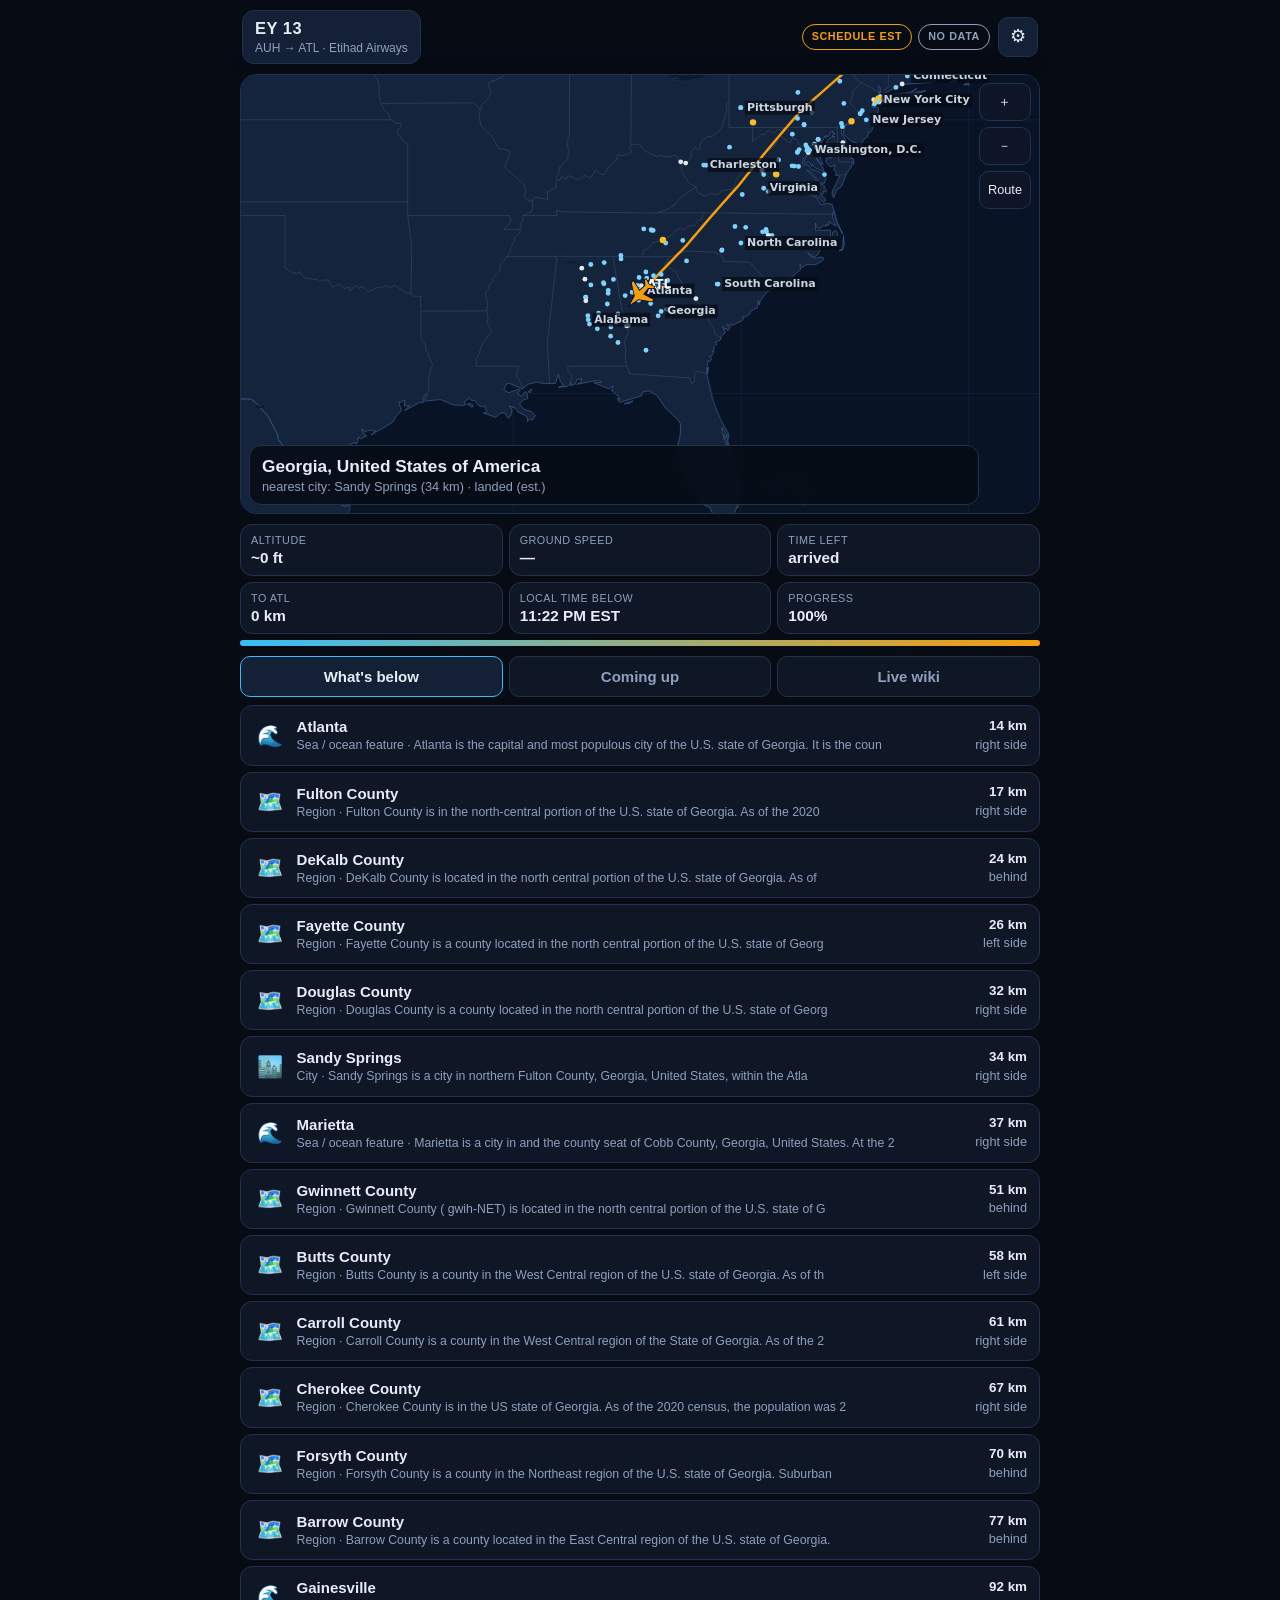
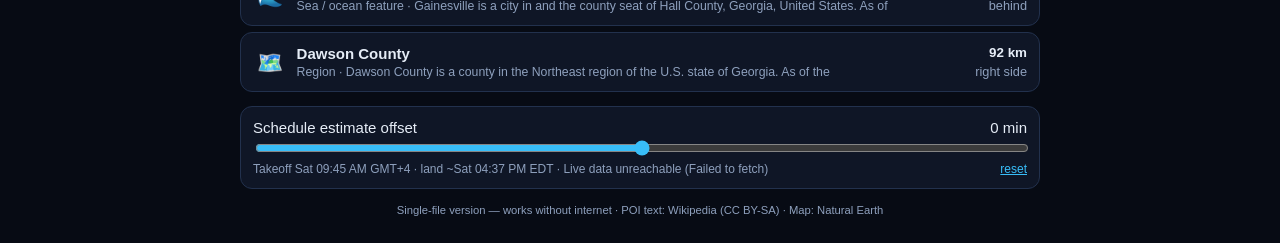
